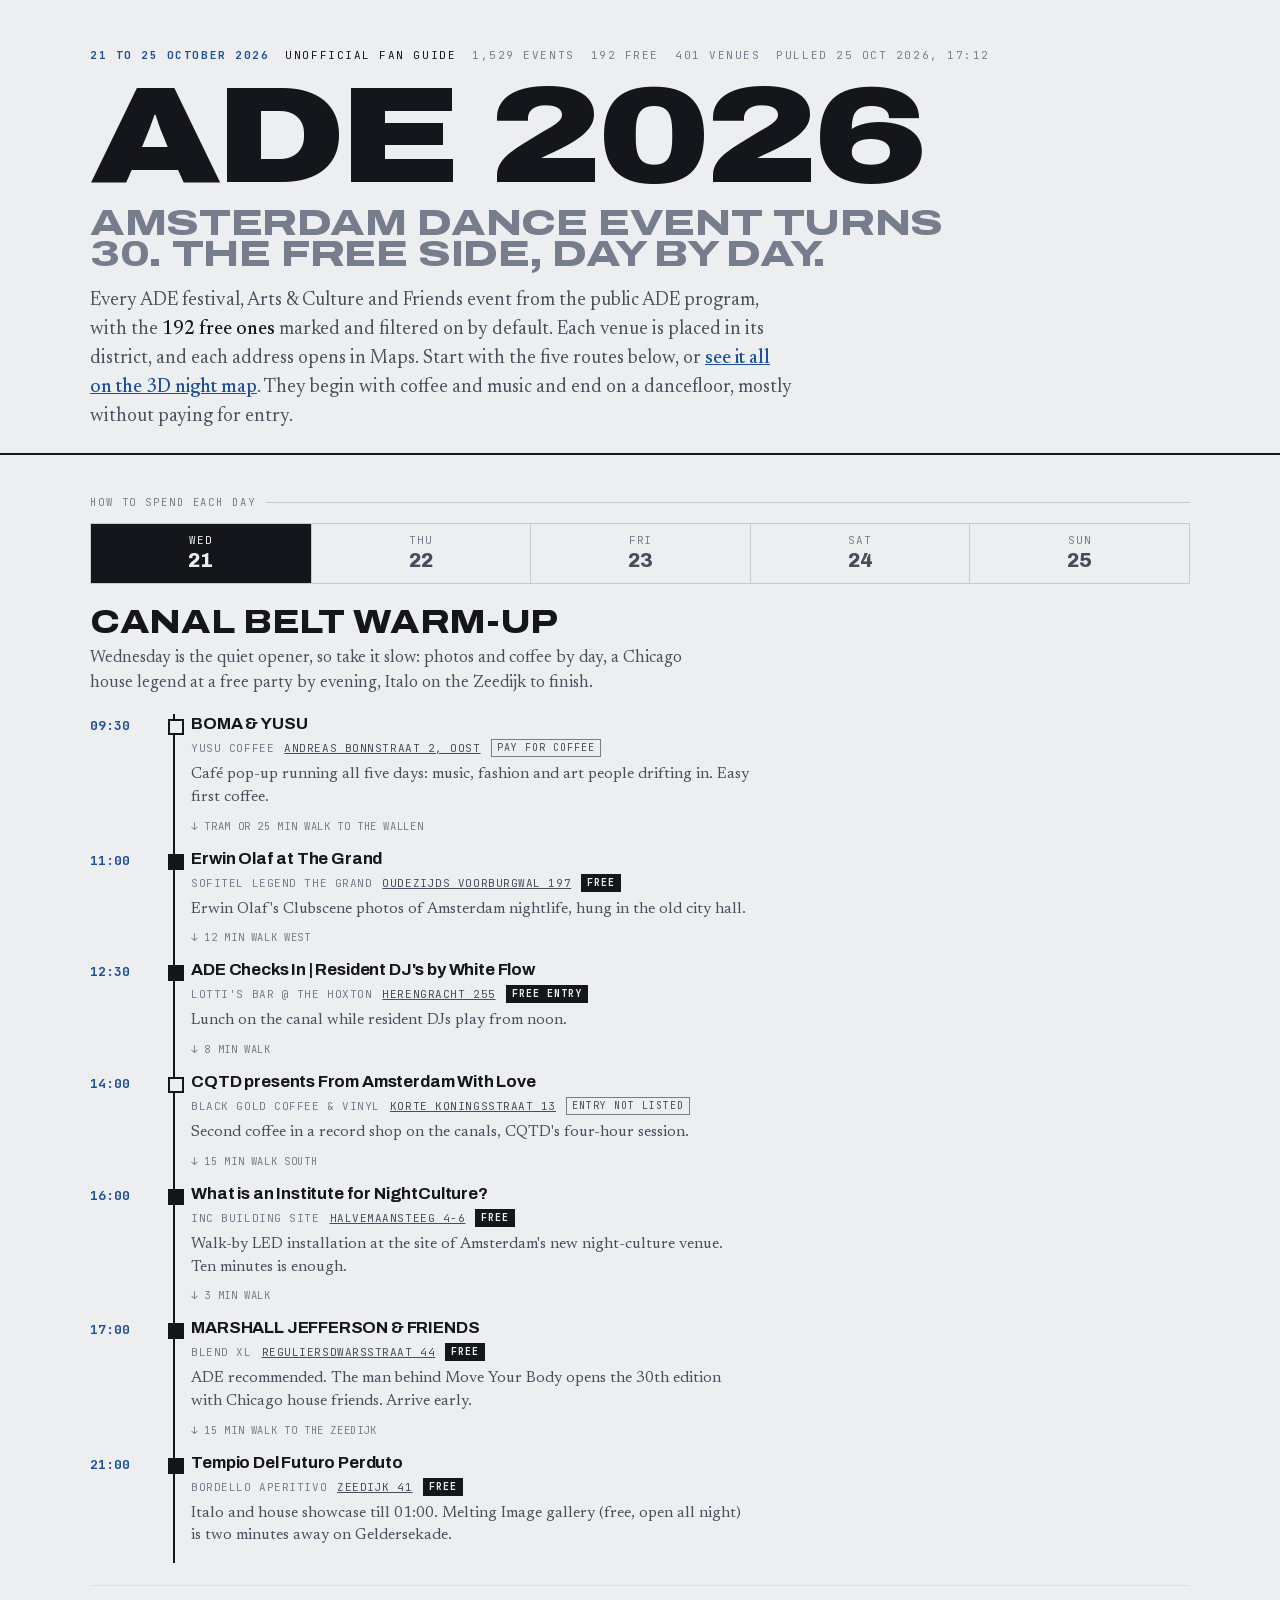
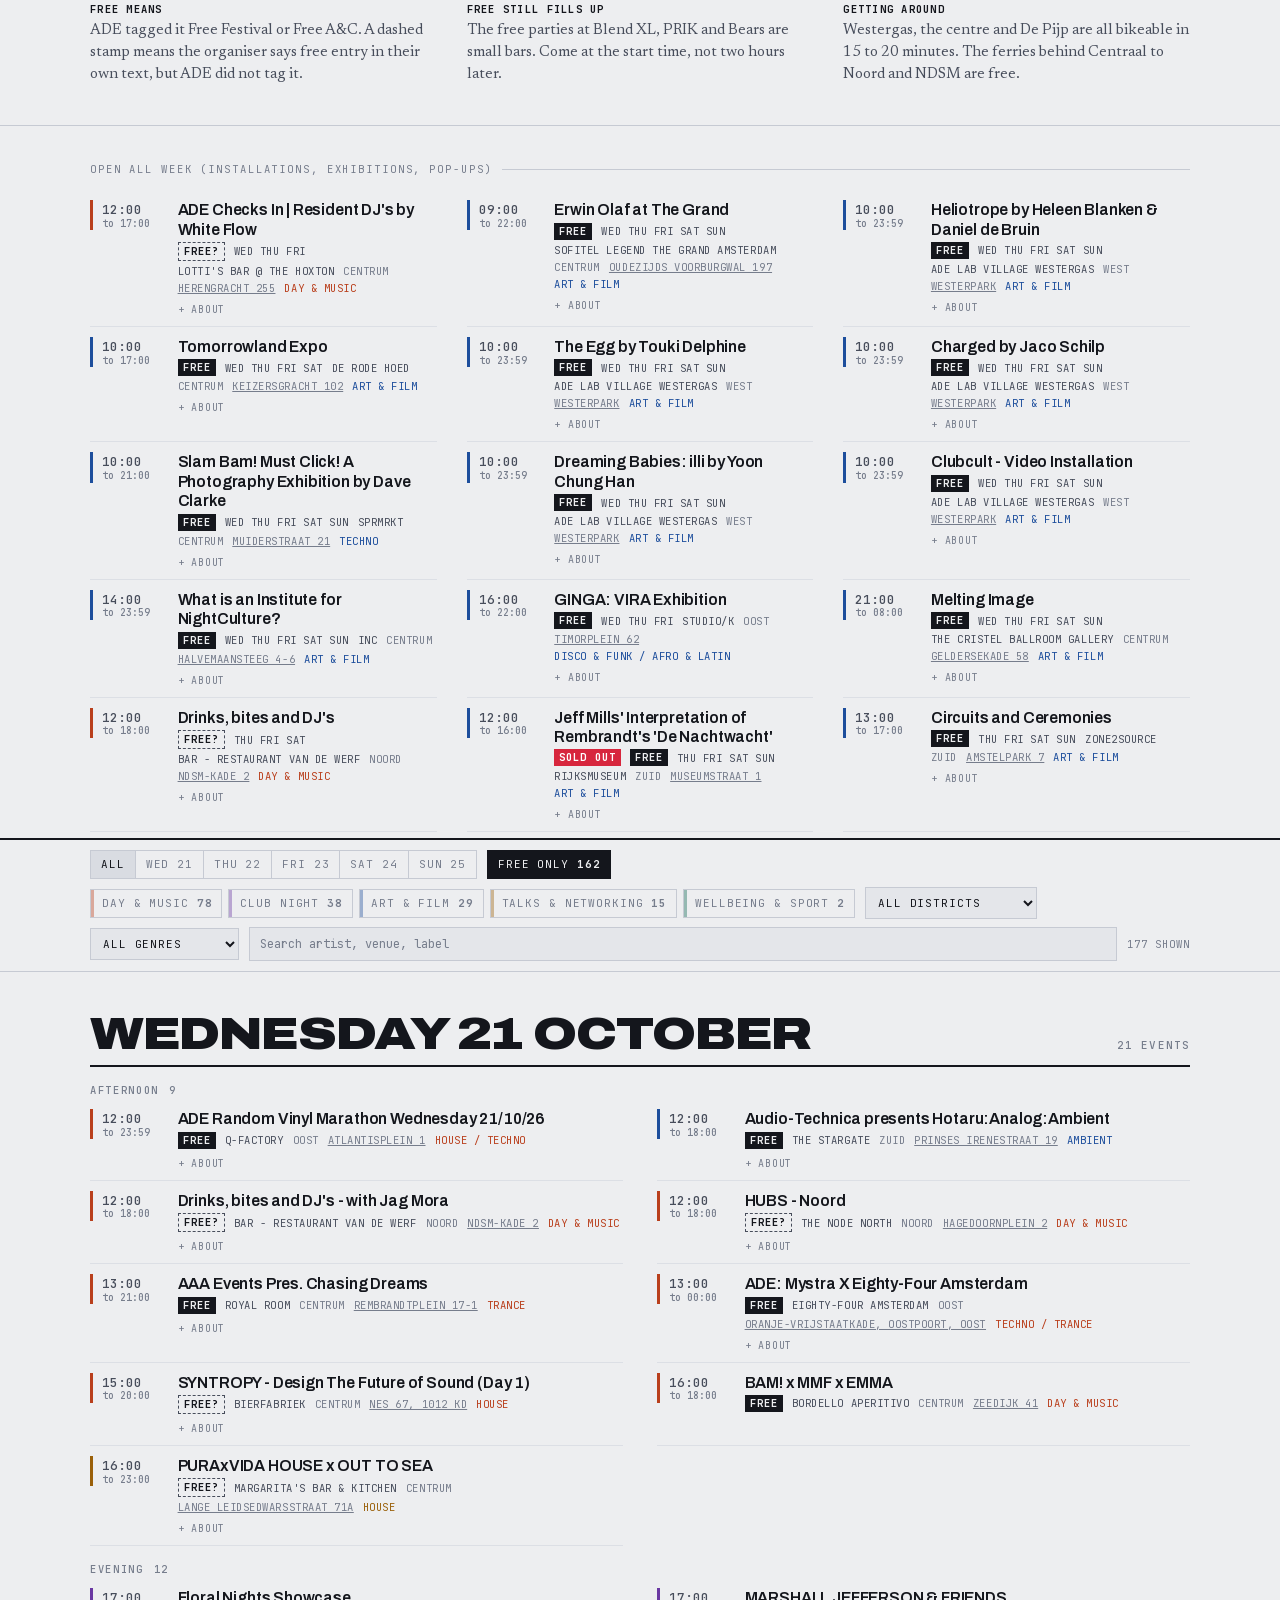
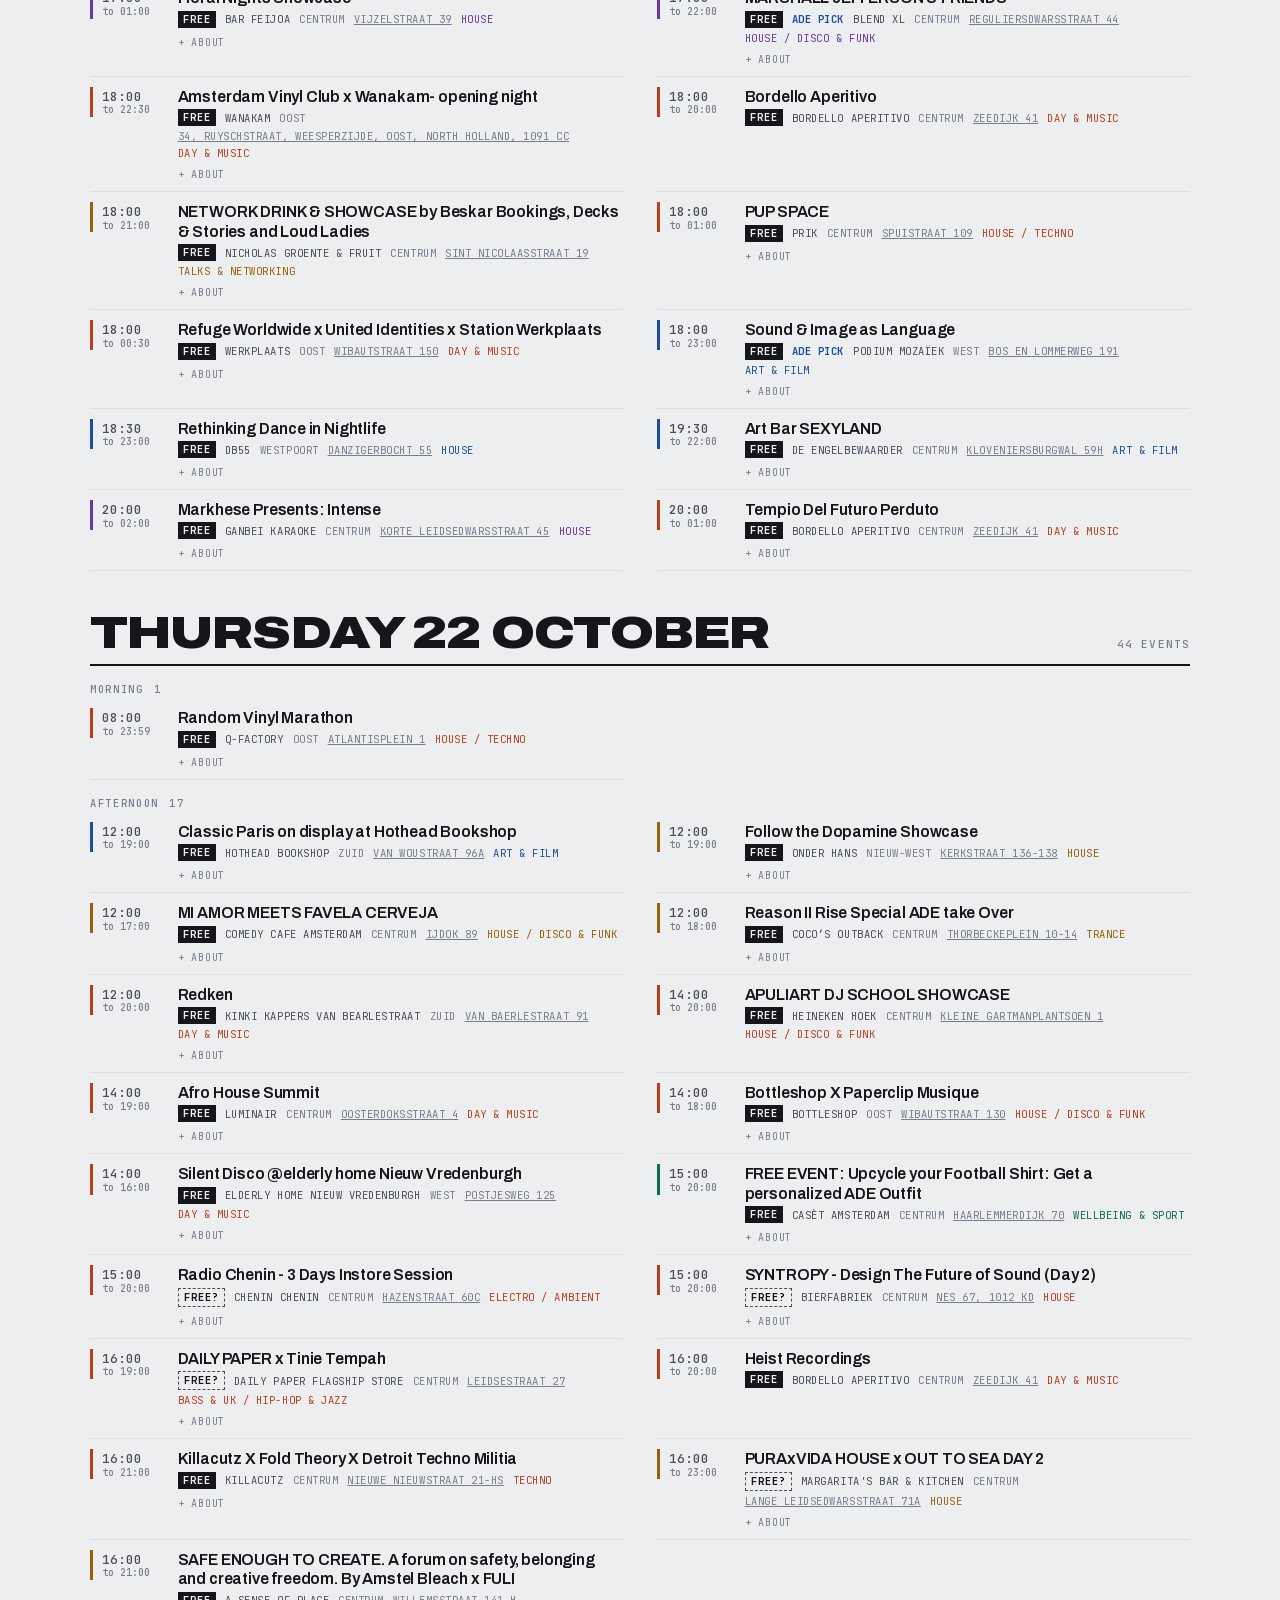
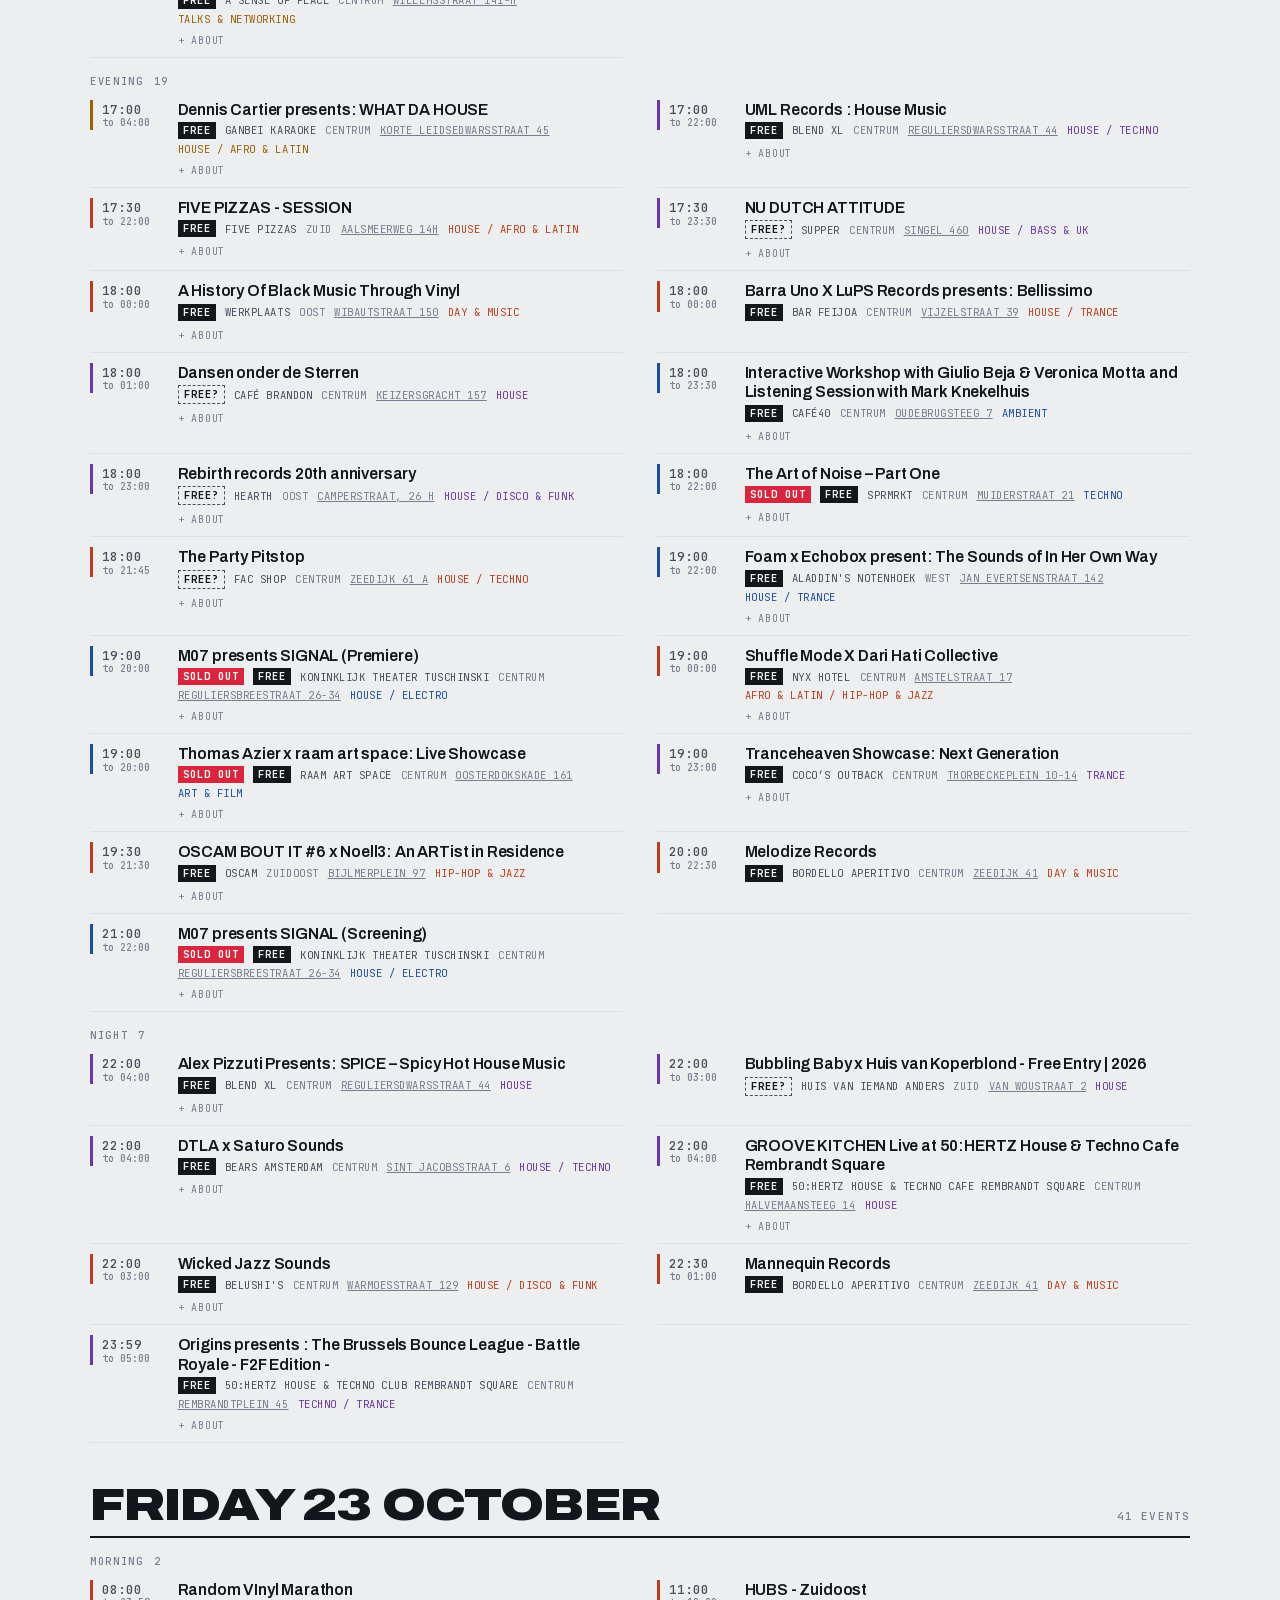
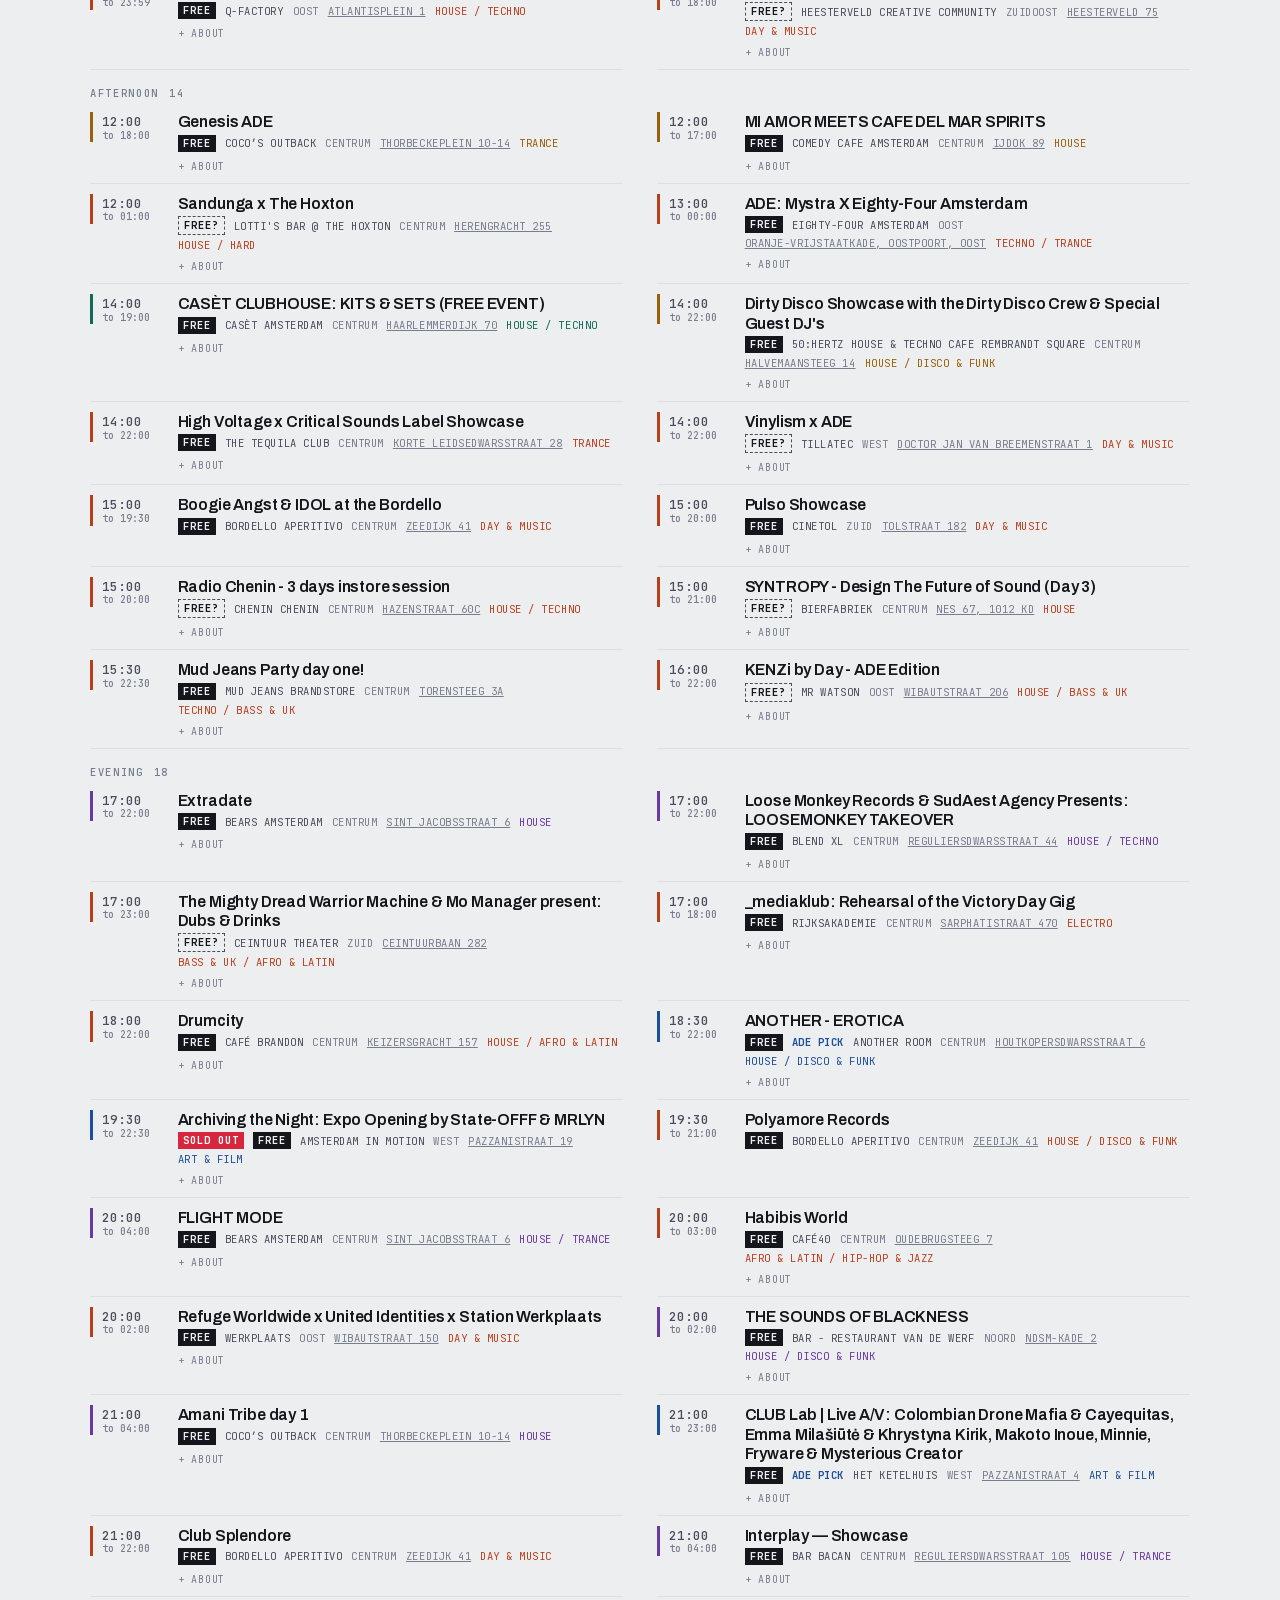
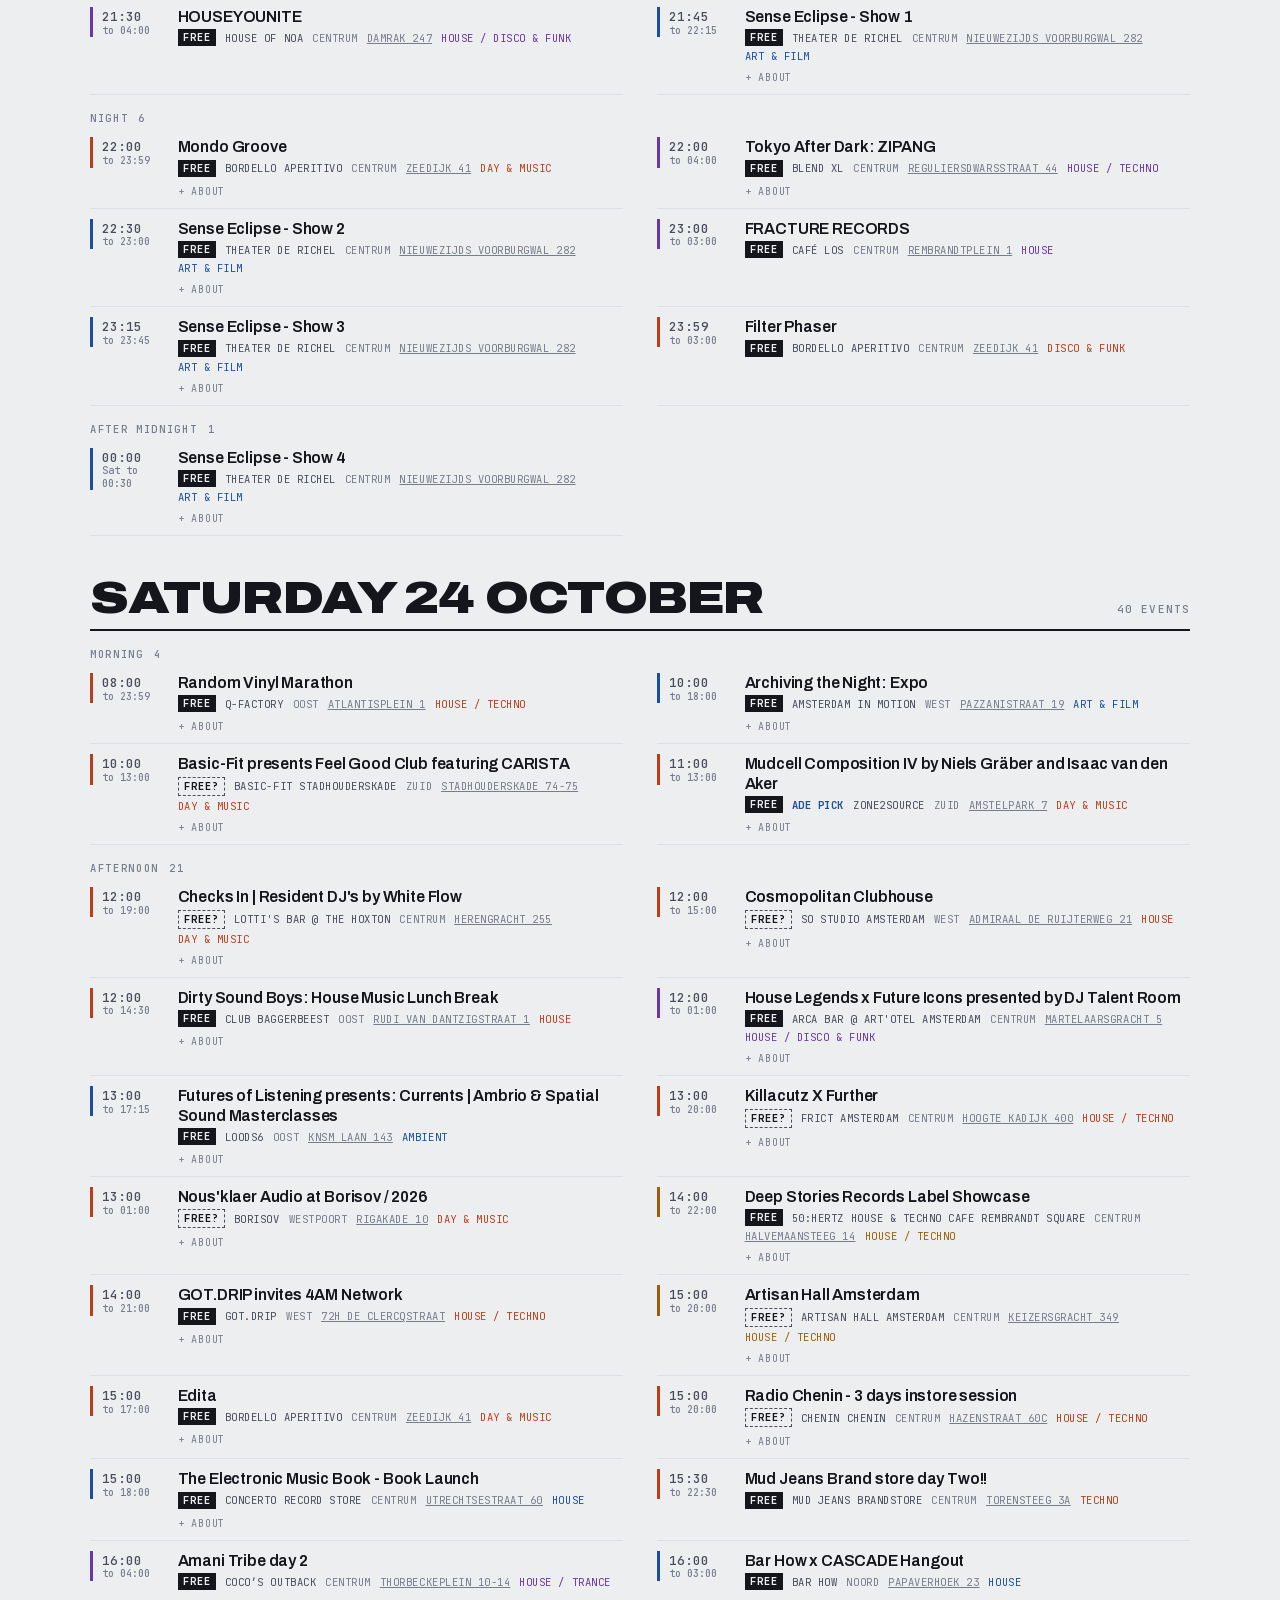
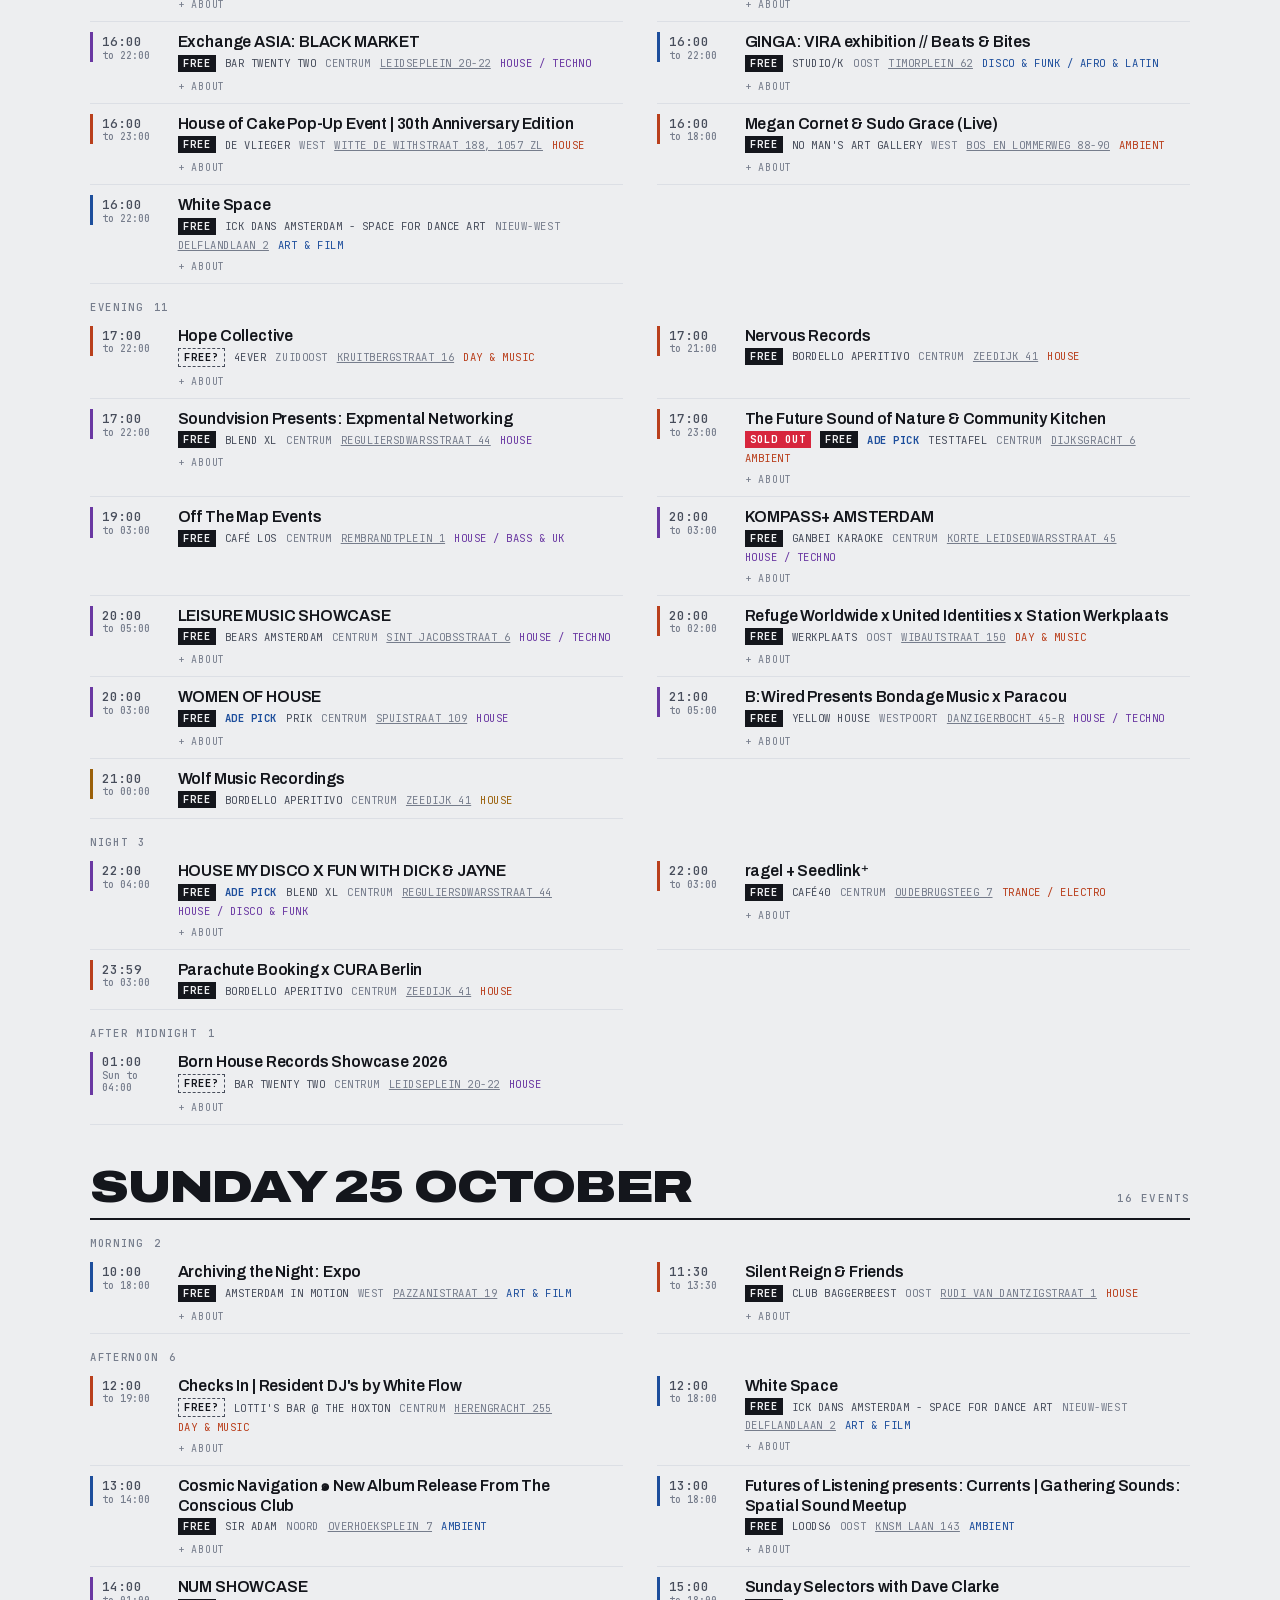
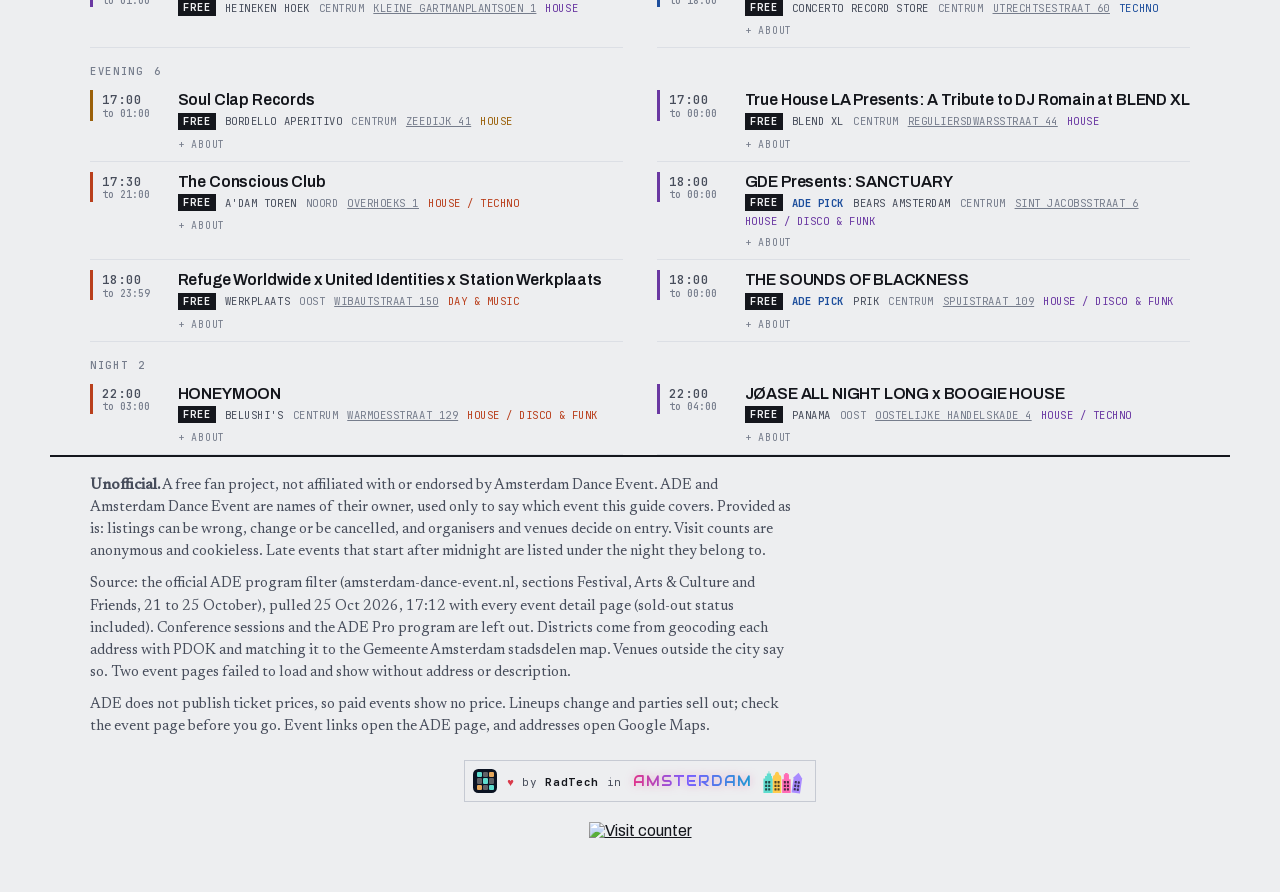
==== guide/index.html @ 078b5250 "Program data refresh, 25 Oct 2026, 17:12" ====
<!doctype html>
<html lang="en" >
<head>
<meta charset="utf-8">
<meta name="viewport" content="width=device-width, initial-scale=1, viewport-fit=cover">
<title>ADE 2026 Free Guide</title>
<meta name="description" content="Unofficial free guide to ADE 2026: every event day by day, the free ones marked, with district and genre filters and five routes.">
<meta property="og:title" content="ADE 2026 Free Guide">
<meta property="og:description" content="Unofficial free guide to ADE 2026: every event day by day, the free ones marked, with district and genre filters and five routes.">
<meta property="og:type" content="website">
<meta property="og:url" content="https://radtech-solutions.github.io/ade-2026/guide/">
<meta property="og:image" content="https://radtech-solutions.github.io/ade-2026/og.png">
<meta property="og:image:width" content="1200">
<meta property="og:image:height" content="630">
<meta property="og:image:alt" content="3D night map of Amsterdam with ADE 2026 venues glowing">
<meta property="og:site_name" content="RadTech">
<meta name="twitter:card" content="summary_large_image">
<meta name="twitter:site" content="@radtech_nl">
<meta name="twitter:image" content="https://radtech-solutions.github.io/ade-2026/og.png">
<link rel="canonical" href="https://radtech-solutions.github.io/ade-2026/guide/">
<script type="application/ld+json">{"@context": "https://schema.org", "@type": "WebApplication", "name": "ADE 2026 Free Guide", "url": "https://radtech-solutions.github.io/ade-2026/guide/", "description": "Unofficial free guide to ADE 2026: every event day by day, the free ones marked, with district and genre filters and five routes.", "applicationCategory": "TravelApplication", "operatingSystem": "Any", "isAccessibleForFree": true, "offers": {"@type": "Offer", "price": "0", "priceCurrency": "EUR"}, "creator": {"@type": "Organization", "name": "RadTech", "url": "https://radtech.nl/"}, "about": {"@type": "Event", "name": "Amsterdam Dance Event 2026", "startDate": "2026-10-21", "endDate": "2026-10-25", "location": {"@type": "Place", "name": "Amsterdam", "address": {"@type": "PostalAddress", "addressLocality": "Amsterdam", "addressCountry": "NL"}}}}</script>
<script defer src="https://cloud.umami.is/script.js" data-website-id="1aaef309-a6a8-4825-a2a9-b28d96b36334" data-domains="radtech-solutions.github.io" data-tag="ade2026"></script>
<meta name="theme-color" content="#0B0D12">
<link rel="icon" href="data:image/svg+xml,<svg xmlns='http://www.w3.org/2000/svg' data:image/svg+xml,class='grachten' viewBox='0 0 46 27' aria-hidden='true'><path fill='%235FDDCF' d='M0 27V10h2V7h2V4h2V1.5h1V4h2v3h1v3h1v17z'/><path fill='%23FFCB4D' d='M11 27V9q0-3 2.2-3 .6-4 2.8-4t2.8 4Q21 6 21 9v18z'/><path fill='%23FF6BB5' d='M22 27V11h2V5h1.5V3.5h3V5H30v6h2v16z'/><g transform='rotate(8 38 27)'><path fill='%23A98BFF' d='M33 27V9l5-6 5 6v18z'/></g><g fill='rgba(11,13,18,.72)'><rect x='2.0' y='13.0' width='2.4' height='2.8' rx='.4'/><rect x='5.6' y='13.0' width='2.4' height='2.8' rx='.4'/><rect x='2.0' y='17.2' width='2.4' height='2.8' rx='.4'/><rect x='5.6' y='17.2' width='2.4' height='2.8' rx='.4'/><rect x='2.0' y='21.4' width='2.4' height='2.8' rx='.4'/><rect x='5.6' y='21.4' width='2.4' height='2.8' rx='.4'/><rect x='13.0' y='13.0' width='2.4' height='2.8' rx='.4'/><rect x='16.6' y='13.0' width='2.4' height='2.8' rx='.4'/><rect x='13.0' y='17.2' width='2.4' height='2.8' rx='.4'/><rect x='16.6' y='17.2' width='2.4' height='2.8' rx='.4'/><rect x='13.0' y='21.4' width='2.4' height='2.8' rx='.4'/><rect x='16.6' y='21.4' width='2.4' height='2.8' rx='.4'/><rect x='24.0' y='13.0' width='2.4' height='2.8' rx='.4'/><rect x='27.6' y='13.0' width='2.4' height='2.8' rx='.4'/><rect x='24.0' y='17.2' width='2.4' height='2.8' rx='.4'/><rect x='27.6' y='17.2' width='2.4' height='2.8' rx='.4'/><rect x='24.0' y='21.4' width='2.4' height='2.8' rx='.4'/><rect x='27.6' y='21.4' width='2.4' height='2.8' rx='.4'/><g transform='rotate(8 38 27)'><rect x='35.0' y='13.0' width='2.4' height='2.8' rx='.4'/><rect x='38.6' y='13.0' width='2.4' height='2.8' rx='.4'/><rect x='35.0' y='17.2' width='2.4' height='2.8' rx='.4'/><rect x='38.6' y='17.2' width='2.4' height='2.8' rx='.4'/><rect x='35.0' y='21.4' width='2.4' height='2.8' rx='.4'/><rect x='38.6' y='21.4' width='2.4' height='2.8' rx='.4'/></g></g></svg>">
<link rel="stylesheet" href="../fonts/fonts.css?v=3">
</head>
<body>

<style>
/* Same system as the Amsterdam events page: grey paper, Delft accent, one colour per event type. Route timeline on top, full listing below. */
:root{
  --paper:#EDEEF0; --paper-2:#E4E6EA; --paper-3:#D9DCE2;
  --ink:#14161C; --ink-2:#474D5B; --ink-3:#767D8C;
  --rule:#C6CAD3; --rule-soft:#DCDFE5;
  --delft:#1D4E9C;
  --c-day:#B93F1C; --c-club:#6A38A2; --c-talk:#9A6009; --c-well:#116A56; --c-art:#1D4E9C;
  --stamp-bg:#14161C; --stamp-fg:#EDEEF0;
  --mono:"JetBrains Mono",ui-monospace,SFMono-Regular,Menlo,monospace;
  --sans:"Archivo",system-ui,-apple-system,"Helvetica Neue",Arial,sans-serif;
  --serif:"Newsreader",Georgia,serif;
}
@media (prefers-color-scheme:dark){
  :root:not([data-theme="light"]){
    --paper:#0F1218; --paper-2:#171B23; --paper-3:#1F242E;
    --ink:#E9EBF0; --ink-2:#A2A9B8; --ink-3:#6F7787;
    --rule:#2B313D; --rule-soft:#222833;
    --delft:#78A8F2;
    --c-day:#EF8055; --c-club:#B78CEE; --c-talk:#DFA63E; --c-well:#41C0A0; --c-art:#78A8F2;
    --stamp-bg:#E9EBF0; --stamp-fg:#0F1218; color-scheme:dark;
  }
}
:root[data-theme="dark"]{
  --paper:#0F1218; --paper-2:#171B23; --paper-3:#1F242E;
  --ink:#E9EBF0; --ink-2:#A2A9B8; --ink-3:#6F7787;
  --rule:#2B313D; --rule-soft:#222833;
  --delft:#78A8F2;
  --c-day:#EF8055; --c-club:#B78CEE; --c-talk:#DFA63E; --c-well:#41C0A0; --c-art:#78A8F2;
  --stamp-bg:#E9EBF0; --stamp-fg:#0F1218; color-scheme:dark;
}
*{box-sizing:border-box}
html{-webkit-text-size-adjust:100%}
body{margin:0;background:var(--paper);color:var(--ink);font-family:var(--sans);-webkit-font-smoothing:antialiased;overflow-x:hidden}
body::before{content:"";position:fixed;inset:0 0 auto;height:env(safe-area-inset-top,0px);z-index:30;background:var(--paper)}
a{color:inherit}
.wrap{max-width:1180px;margin:0 auto;padding-left:max(16px,env(safe-area-inset-left,0px));padding-right:max(16px,env(safe-area-inset-right,0px))}
@media(min-width:700px){.wrap{padding-left:max(40px,env(safe-area-inset-left,0px));padding-right:max(40px,env(safe-area-inset-right,0px))}}
.mono{font-family:var(--mono)}

header.top{border-bottom:2px solid var(--ink);padding-block:clamp(18px,5vw,48px) 0}
.kicker{font-family:var(--mono);font-size:clamp(9.5px,2.4vw,11px);letter-spacing:.14em;text-transform:uppercase;color:var(--ink-3);display:flex;flex-wrap:wrap;gap:5px 16px}
.kicker b{color:var(--delft)}
h1{font-variation-settings:"wdth" 125;font-weight:900;font-size:clamp(3rem,13vw,8.6rem);line-height:.84;letter-spacing:-.03em;margin:.12em 0 .08em;text-transform:uppercase}
h1 .sub{display:block;color:var(--ink-3);font-size:.27em;letter-spacing:-.01em;font-weight:800;margin-top:.35em;text-wrap:balance}
.standfirst{font-family:var(--serif);font-size:clamp(1rem,1.9vw,1.2rem);line-height:1.5;color:var(--ink-2);max-width:64ch;margin:18px 0 22px}
.standfirst b{color:var(--ink);font-weight:500}

.sec-label{font-family:var(--mono);font-size:10.5px;letter-spacing:.18em;text-transform:uppercase;color:var(--ink-3);margin:0 0 14px;display:flex;gap:10px;align-items:center}
.sec-label::after{content:"";flex:1;height:1px;background:var(--rule)}

/* routes */
.routes{padding-block:clamp(22px,4vw,40px);border-bottom:1px solid var(--rule)}
.daytabs{display:grid;grid-template-columns:repeat(5,1fr);border:1px solid var(--rule);margin-bottom:22px}
.daytab{font-family:var(--mono);font-size:11px;letter-spacing:.08em;text-transform:uppercase;border:0;background:transparent;color:var(--ink-3);padding:10px 4px;cursor:pointer;line-height:1.25;text-align:center}
.daytab+.daytab{border-left:1px solid var(--rule)}
.daytab b{display:block;font-family:var(--sans);font-size:1.25rem;letter-spacing:-.01em;color:var(--ink-2);font-weight:800}
.daytab[aria-selected="true"]{background:var(--ink);color:var(--paper)}
.daytab[aria-selected="true"] b{color:var(--paper)}
.route-head{display:grid;gap:6px;margin-bottom:18px;max-width:70ch}
.route-head h2{margin:0;font-variation-settings:"wdth" 118;font-weight:800;text-transform:uppercase;font-size:clamp(1.3rem,3.4vw,2.1rem);letter-spacing:-.01em;line-height:1;text-wrap:balance}
.route-head p{margin:0;font-family:var(--serif);font-size:1.05rem;line-height:1.5;color:var(--ink-2)}
.stops{list-style:none;margin:0;padding:0;display:grid;max-width:820px}
.stop{display:grid;grid-template-columns:4.2rem 1fr;gap:0 16px}
.stop .t{font-family:var(--mono);font-size:13px;font-weight:700;color:var(--delft);padding-top:3px;font-variant-numeric:tabular-nums}
.stop .b{border-left:2px solid var(--ink);padding:0 0 16px 16px;position:relative;min-width:0}
.stop .b::before{content:"";position:absolute;left:-7px;top:5px;width:12px;height:12px;background:var(--paper);border:2px solid var(--ink)}
.stop.free .b::before{background:var(--ink)}
.stop h3{margin:0 0 4px;font-size:1.05rem;line-height:1.25;font-weight:700;letter-spacing:-.01em;overflow-wrap:anywhere}
.stop h3 a{text-decoration:none}
.stop h3 a:hover{text-decoration:underline}
.stop .where{font-family:var(--mono);font-size:11px;letter-spacing:.05em;text-transform:uppercase;color:var(--ink-3);display:flex;flex-wrap:wrap;gap:4px 10px;align-items:center;margin-bottom:6px}
.stop .where a{color:var(--ink-2)}
.stop p{margin:0;font-family:var(--serif);font-size:.98rem;line-height:1.45;color:var(--ink-2);max-width:62ch}
.stop .move{font-family:var(--mono);font-size:10.5px;letter-spacing:.06em;color:var(--ink-3);margin-top:10px;text-transform:uppercase}
.stop .move::before{content:"\2193  "}
.cost{font-family:var(--mono);font-size:10px;letter-spacing:.1em;text-transform:uppercase;border:1px solid var(--ink-3);padding:1px 5px 2px;color:var(--ink-2)}
.cost.is-free{background:var(--stamp-bg);border-color:var(--stamp-bg);color:var(--stamp-fg);font-weight:700}
@media(max-width:600px){
  .daytab{font-size:9.5px;padding:8px 2px}
  .daytab b{font-size:1.05rem}
  .stop{grid-template-columns:3.3rem 1fr;gap:0 10px}
  .stop .t{font-size:12px}
  .stop .b{padding-left:13px}
}
.tips{display:grid;grid-template-columns:repeat(auto-fit,minmax(230px,1fr));gap:12px 30px;margin-top:22px;padding-top:16px;border-top:1px solid var(--rule-soft)}
.tips p{margin:0;font-family:var(--serif);font-size:.93rem;line-height:1.45;color:var(--ink-2)}
.tips b{font-family:var(--mono);font-size:10.5px;letter-spacing:.12em;text-transform:uppercase;color:var(--ink);font-weight:700;display:block;margin-bottom:3px}

/* week */
.week{padding-block:clamp(20px,4vw,36px) 6px}
.weekgrid{display:grid;grid-template-columns:repeat(auto-fill,minmax(260px,1fr));gap:0 30px}

/* controls */
.controlbar{position:sticky;top:env(safe-area-inset-top,0px);z-index:20;background:var(--paper);border-bottom:1px solid var(--rule);border-top:2px solid var(--ink)}
.controlbar .wrap{padding-block:10px;display:flex;flex-wrap:wrap;gap:8px 10px;align-items:center}
.seg{display:inline-flex;border:1px solid var(--rule);flex-wrap:wrap}
.segbtn,.chip,.sel,.search{font-family:var(--mono);font-size:11px;letter-spacing:.08em;text-transform:uppercase;border-radius:0;line-height:1}
.segbtn{padding:8px 10px;border:0;background:transparent;color:var(--ink-3);cursor:pointer}
.segbtn+.segbtn{border-left:1px solid var(--rule)}
.segbtn[aria-pressed="true"]{background:var(--paper-3);color:var(--ink)}
.chips{display:flex;flex-wrap:wrap;gap:6px}
.chip{display:inline-flex;align-items:stretch;gap:8px;padding:0 9px 0 0;border:1px solid var(--rule);background:transparent;color:var(--ink-3);cursor:pointer}
.chip .sw{width:3px;background:var(--cat);opacity:.4}
.chip .lb,.chip .ct{padding:8px 0;align-self:center;white-space:nowrap}
.chip .ct{font-weight:700;font-variant-numeric:tabular-nums}
.chip[aria-pressed="true"]{background:var(--paper-2);border-color:var(--cat);color:var(--ink)}
.chip[aria-pressed="true"] .sw{opacity:1}
.chip.free{padding-left:10px}
.chip.free[aria-pressed="true"]{background:var(--stamp-bg);border-color:var(--stamp-bg);color:var(--stamp-fg)}
.sel{padding:7px 8px;border:1px solid var(--rule);background:var(--paper-2);color:var(--ink);max-width:100%}
.search{padding:8px 10px;border:1px solid var(--rule);background:var(--paper-2);color:var(--ink);flex:1 1 180px;min-width:0;text-transform:none;letter-spacing:0;font-size:12px}
.search::placeholder{color:var(--ink-3)}
.count{font-family:var(--mono);font-size:10.5px;letter-spacing:.1em;text-transform:uppercase;color:var(--ink-3);margin-left:auto;font-variant-numeric:tabular-nums;white-space:nowrap}
@media (pointer:coarse){.segbtn,.chip .lb,.chip .ct{padding-block:10px}}
:where(button,input,select,a,summary):focus-visible{outline:2px solid var(--delft);outline-offset:2px}

/* listing */
.dayblock{padding-top:clamp(22px,4vw,40px)}
.dayblock>h2{margin:0;font-variation-settings:"wdth" 122;font-weight:900;text-transform:uppercase;font-size:clamp(1.6rem,4.4vw,2.8rem);letter-spacing:-.02em;line-height:1;border-bottom:2px solid var(--ink);padding-bottom:8px;display:flex;align-items:baseline;gap:12px;flex-wrap:wrap}
.dayblock>h2 .n{margin-left:auto;font-family:var(--mono);font-size:11px;font-weight:500;letter-spacing:.1em;color:var(--ink-3)}
.slot{padding-top:16px}
.slot h3{margin:0 0 2px;font-family:var(--mono);font-size:10.5px;letter-spacing:.16em;text-transform:uppercase;color:var(--ink-3);font-weight:500;display:flex;gap:10px}
.rows{display:grid;grid-template-columns:1fr}
@media(min-width:880px){.rows{grid-template-columns:1fr 1fr;column-gap:34px}}
.ev{display:grid;grid-template-columns:4.6rem 1fr;gap:0 14px;padding:10px 0;border-bottom:1px solid var(--rule-soft);align-items:start}
.ev .time{font-family:var(--mono);font-size:12.5px;font-weight:500;color:var(--ink-2);font-variant-numeric:tabular-nums;padding-top:2px;border-left:3px solid var(--cat);padding-left:9px;line-height:1.25}
.ev .time small{display:block;font-size:10px;color:var(--ink-3)}
.ev .body{min-width:0}
.ev .name{font-size:.98rem;line-height:1.24;font-weight:600;letter-spacing:-.011em;margin:0 0 3px;overflow-wrap:anywhere}
.ev .name a{text-decoration:none}
.ev .name a:hover{text-decoration:underline}
.ev .meta{font-family:var(--mono);font-size:10.5px;letter-spacing:.05em;text-transform:uppercase;color:var(--ink-3);display:flex;flex-wrap:wrap;gap:3px 9px;align-items:center}
.ev .meta .v{color:var(--ink-2)}
.ev .meta a{color:var(--ink-3)}
.ev .tag{color:var(--cat)}
.stamp{background:var(--stamp-bg);color:var(--stamp-fg);padding:1px 5px 2px;font-weight:700;letter-spacing:.1em}
.stamp.sold{background:#D7263D;color:#fff}
.stamp.soft{background:transparent;color:var(--ink);border:1px dashed var(--ink-2)}
.rec{color:var(--delft);font-weight:700}
.ev details{margin-top:4px}
.ev summary{font-family:var(--mono);font-size:10px;letter-spacing:.08em;text-transform:uppercase;color:var(--ink-3);cursor:pointer;list-style:none;display:inline}
.ev summary::-webkit-details-marker{display:none}
.ev summary::before{content:"+ "}
.ev details[open] summary::before{content:"\2212  "}
.ev details p{margin:5px 0 0;font-family:var(--serif);font-size:.92rem;line-height:1.42;color:var(--ink-2)}
@media(max-width:600px){
  .ev{grid-template-columns:3.6rem 1fr;gap:0 10px}
  .ev .time{font-size:11.5px;padding-left:7px}
  .ev .name{font-size:.95rem}
  .ev .meta{font-size:10px}
}
.empty{font-family:var(--serif);font-size:1.05rem;color:var(--ink-2);padding:30px 0}
footer{margin-top:44px;border-top:2px solid var(--ink);padding-block:18px 50px}
footer .rt{display:flex;width:max-content;max-width:100%;align-items:center;gap:10px;margin:22px auto 0;padding:8px 12px 8px 8px;border:1px solid var(--rule);font-family:var(--mono);font-size:11px;letter-spacing:.06em;color:var(--ink-2);text-decoration:none}
footer .rt b{color:var(--ink)}
footer .hits{display:flex;justify-content:center;margin-top:10px}footer .hits img{height:20px}
footer .rt .heart{color:#D93A4A}
footer .rt em.city{font:400 14px/1 "Audiowide","Archivo",sans-serif;letter-spacing:.08em;text-transform:uppercase;font-style:normal;margin-left:3px;background:linear-gradient(90deg,#E0338A,#7A5CFF 45%,#1D9BD1);-webkit-background-clip:text;background-clip:text;color:transparent;filter:drop-shadow(0 0 5px rgba(224,51,138,.35))}
footer .rt .grachten{width:40px;height:23px;flex:none;overflow:visible}
footer .rt svg{width:24px;height:24px;display:block}
.kicker .unoff{color:var(--ink)}
.maplink{color:var(--delft);font-weight:500}
footer p{font-family:var(--serif);font-size:.92rem;line-height:1.5;color:var(--ink-2);max-width:78ch;margin:0 0 10px}
@media (prefers-reduced-motion:no-preference){.daytab,.chip,.segbtn{transition:background .12s,color .12s,border-color .12s}}
</style>

<header class="top">
  <div class="wrap">
    <div class="kicker"><b>21 to 25 October 2026</b><span class="unoff">Unofficial fan guide</span><span>1,529 events</span><span>192 free</span><span>401 venues</span><span>Pulled 25 Oct 2026, 17:12</span></div>
    <h1>ADE 2026<span class="sub">Amsterdam Dance Event turns 30. The free side, day by day.</span></h1>
    <p class="standfirst">Every ADE festival, Arts &amp; Culture and Friends event from the public ADE program, with the <b>192 free ones</b> marked and filtered on by default. Each venue is placed in its district, and each address opens in Maps. Start with the five routes below, or <a class="maplink" href="../">see it all on the 3D night map</a>. They begin with coffee and music and end on a dancefloor, mostly without paying for entry.</p>
  </div>
</header>

<section class="routes">
  <div class="wrap">
    <div class="sec-label">How to spend each day</div>
    <div class="daytabs" role="tablist" id="daytabs"></div>
    <div id="route"></div>
    <div class="tips">
      <p><b>Free means</b>ADE tagged it Free Festival or Free A&amp;C. A dashed stamp means the organiser says free entry in their own text, but ADE did not tag it.</p>
      <p><b>Free still fills up</b>The free parties at Blend XL, PRIK and Bears are small bars. Come at the start time, not two hours later.</p>
      <p><b>Getting around</b>Westergas, the centre and De Pijp are all bikeable in 15 to 20 minutes. The ferries behind Centraal to Noord and NDSM are free.</p>
    </div>
  </div>
</section>

<section class="week">
  <div class="wrap">
    <div class="sec-label">Open all week (installations, exhibitions, pop-ups)</div>
    <div class="weekgrid" id="week"></div>
  </div>
</section>

<div class="controlbar" id="controls">
  <div class="wrap">
    <div class="seg" id="dayseg" role="group" aria-label="Day"></div>
    <button class="chip free" id="freeBtn" aria-pressed="true" type="button"><span class="lb">Free only</span><span class="ct" id="freeCt"></span></button>
    <div class="chips" id="kinds"></div>
    <select class="sel" id="district" aria-label="District"></select>
    <select class="sel" id="genre" aria-label="Genre"></select>
    <input class="search" id="q" type="search" placeholder="Search artist, venue, label" aria-label="Search">
    <span class="count" id="count"></span>
  </div>
</div>

<main class="wrap" id="list"></main>

<footer class="wrap">
  <p><b>Unofficial.</b> A free fan project, not affiliated with or endorsed by Amsterdam Dance Event. ADE and Amsterdam Dance Event are names of their owner, used only to say which event this guide covers. Provided as is: listings can be wrong, change or be cancelled, and organisers and venues decide on entry. Visit counts are anonymous and cookieless. Late events that start after midnight are listed under the night they belong to.</p>
  <p>Source: the official ADE program filter (amsterdam-dance-event.nl, sections Festival, Arts &amp; Culture and Friends, 21 to 25 October), pulled 25 Oct 2026, 17:12 with every event detail page (sold-out status included). Conference sessions and the ADE Pro program are left out. Districts come from geocoding each address with PDOK and matching it to the Gemeente Amsterdam stadsdelen map. Venues outside the city say so. Two event pages failed to load and show without address or description.</p>
  <p>ADE does not publish ticket prices, so paid events show no price. Lineups change and parties sell out; check the event page before you go. Event links open the ADE page, and addresses open Google Maps.</p>
  <a class="rt" href="https://radtech.nl" target="_blank" rel="noopener"><rt-logo mode="beat" size="24" plate aria-hidden="true"></rt-logo><span><span class="heart">&#9829;</span> by <b>RadTech</b> in <em class="city">Amsterdam</em></span><svg class="grachten" viewBox="0 0 46 27" aria-hidden="true"><path fill="#5FDDCF" d="M0 27V10h2V7h2V4h2V1.5h1V4h2v3h1v3h1v17z"/><path fill="#FFCB4D" d="M11 27V9q0-3 2.2-3 .6-4 2.8-4t2.8 4Q21 6 21 9v18z"/><path fill="#FF6BB5" d="M22 27V11h2V5h1.5V3.5h3V5H30v6h2v16z"/><g transform="rotate(8 38 27)"><path fill="#A98BFF" d="M33 27V9l5-6 5 6v18z"/></g><g fill="rgba(11,13,18,.72)"><rect x="2.0" y="13.0" width="2.4" height="2.8" rx=".4"/><rect x="5.6" y="13.0" width="2.4" height="2.8" rx=".4"/><rect x="2.0" y="17.2" width="2.4" height="2.8" rx=".4"/><rect x="5.6" y="17.2" width="2.4" height="2.8" rx=".4"/><rect x="2.0" y="21.4" width="2.4" height="2.8" rx=".4"/><rect x="5.6" y="21.4" width="2.4" height="2.8" rx=".4"/><rect x="13.0" y="13.0" width="2.4" height="2.8" rx=".4"/><rect x="16.6" y="13.0" width="2.4" height="2.8" rx=".4"/><rect x="13.0" y="17.2" width="2.4" height="2.8" rx=".4"/><rect x="16.6" y="17.2" width="2.4" height="2.8" rx=".4"/><rect x="13.0" y="21.4" width="2.4" height="2.8" rx=".4"/><rect x="16.6" y="21.4" width="2.4" height="2.8" rx=".4"/><rect x="24.0" y="13.0" width="2.4" height="2.8" rx=".4"/><rect x="27.6" y="13.0" width="2.4" height="2.8" rx=".4"/><rect x="24.0" y="17.2" width="2.4" height="2.8" rx=".4"/><rect x="27.6" y="17.2" width="2.4" height="2.8" rx=".4"/><rect x="24.0" y="21.4" width="2.4" height="2.8" rx=".4"/><rect x="27.6" y="21.4" width="2.4" height="2.8" rx=".4"/><g transform="rotate(8 38 27)"><rect x="35.0" y="13.0" width="2.4" height="2.8" rx=".4"/><rect x="38.6" y="13.0" width="2.4" height="2.8" rx=".4"/><rect x="35.0" y="17.2" width="2.4" height="2.8" rx=".4"/><rect x="38.6" y="17.2" width="2.4" height="2.8" rx=".4"/><rect x="35.0" y="21.4" width="2.4" height="2.8" rx=".4"/><rect x="38.6" y="21.4" width="2.4" height="2.8" rx=".4"/></g></g></svg></a>
  <div class="hits"><a class="hits" href="https://hits.sh/radtech-solutions.github.io/ade-2026/guide/" target="_blank" rel="noopener" title="Anonymous visit counter"><img src="https://hits.sh/radtech-solutions.github.io/ade-2026/guide.svg?label=visits&amp;color=5FDDCF&amp;labelColor=0B1322&amp;style=flat-square" alt="Visit counter"></a></div>
</footer>

<script>// <rt-logo mode="shuffle|wave|beat" size="18"> : the RadTech 3x3 grid, with the lit squares moving around.
// shuffle: every beat the three teal and two amber squares jump to new spots.
// wave:    a diagonal sweep lights the grid corner to corner, like a level meter.
// beat:    the base pattern stays, and one square at a time slowly glows up and fades back.
const TEAL = '#5FDDCF', AMBER = '#E6A85C', DIM = 'rgba(236,231,218,.38)', BG = '#0B1322';
const BASE = [TEAL, DIM, AMBER, DIM, TEAL, DIM, AMBER, DIM, TEAL];
const reduce = typeof matchMedia === 'function' && matchMedia('(prefers-reduced-motion: reduce)').matches;

class RtLogo extends HTMLElement {
  connectedCallback() {
    const size = +(this.getAttribute('size') || 18), plate = this.hasAttribute('plate');
    const root = this.attachShadow({ mode: 'open' });
    root.innerHTML = `<style>
      :host{display:inline-block;width:${size}px;height:${size}px;line-height:0;vertical-align:middle}
      .p{width:100%;height:100%;box-sizing:border-box;border-radius:${plate ? '22%' : '0'};background:${plate ? BG : 'transparent'};padding:${plate ? '14%' : '0'};display:grid;grid-template-columns:repeat(3,1fr);gap:${plate ? '6%' : '9%'}}
      i{border-radius:22%;background:${DIM};transition:background-color var(--fade,.45s) ease-in-out, box-shadow var(--fade,.45s) ease-in-out, transform var(--fade,.45s) ease-in-out}
      i.hot{box-shadow:0 0 ${Math.max(2, size / 6)}px currentColor;transform:scale(1.08)}
    </style><div class="p">${'<i></i>'.repeat(9)}</div>`;
    this.cells = [...root.querySelectorAll('i')];
    this.paint(BASE);
    if (reduce) return;
    this.mode = this.getAttribute('mode') || 'shuffle';
    this.step = 0;
    const ms = { shuffle: 1100, wave: 160, beat: 2200 }[this.mode] || 1100;
    if (this.mode === 'beat') this.shadowRoot.host.style.setProperty('--fade', '1.6s');
    this.timer = setInterval(() => this.tick(), ms);
  }
  disconnectedCallback() { clearInterval(this.timer); }
  paint(cols, hot = []) {
    this.cells.forEach((c, i) => { c.style.backgroundColor = cols[i]; c.style.color = cols[i]; c.classList.toggle('hot', hot.includes(i)); });
  }
  tick() {
    const n = this.step++;
    if (this.mode === 'shuffle') {
      const idx = [...Array(9).keys()].sort(() => Math.random() - 0.5);
      const cols = Array(9).fill(DIM);
      idx.slice(0, 3).forEach(i => { cols[i] = TEAL; });
      idx.slice(3, 5).forEach(i => { cols[i] = AMBER; });
      this.paint(cols);
    } else if (this.mode === 'wave') {
      // Diagonals 0..4 light up in turn, then the grid rests on the logo for a moment.
      const phase = n % 14;
      if (phase >= 9) return this.paint(BASE);
      const d = phase % 5, cols = Array(9).fill(DIM), hot = [];
      for (let i = 0; i < 9; i++) {
        const k = (i % 3) + Math.floor(i / 3);
        if (k === d) { cols[i] = d % 2 ? AMBER : TEAL; hot.push(i); }
        else if (k === d - 1) cols[i] = d % 2 ? TEAL : AMBER;
      }
      this.paint(cols, hot);
    } else {
      // Every other tick lights one new square; the tick between lets it fade back to the logo.
      if (n % 2) return this.paint(BASE);
      let a; do { a = Math.floor(Math.random() * 9); } while (a === this.last);
      this.last = a;
      const cols = BASE.slice();
      cols[a] = cols[a] === DIM ? (Math.random() < 0.6 ? TEAL : AMBER) : '#FFFFFF';
      this.paint(cols, [a]);
    }
  }
}
if (!customElements.get('rt-logo')) customElements.define('rt-logo', RtLogo);
</script>
<script>
const D = {"rows":[[0,120,"08:00",1,0,"club",3,0,"do-not-sit-on-the-furniture-presents-lost-desert-x-cranesessions-2/2859083","Do Not Sit On The Furniture presents LOST DESERT x CRANESESSIONS (2)","LOST DESERT LUNA & LENTHE DIDIER Faralda Crane Hotel IG Faralda IG CRANE SESSIONS",0],[0,420,"21:30",2,0,"day",0,0,"the-workout-lab-x-ade-sponsored-by-iciw/2899974","The Workout Lab","The Workout Lab x ADE sponsored by ICIW Recharge after or warm up for your party? ️At The Workout Lab, we celebrate ADE with our 5 Day Sweat Challenge, sponsored by ICIW. Five…",0],[0,420,"21:30",3,0,"well",0,0,"the-workout-lab-x-ade-sponsored-by-iciw/2900633","The Workout Lab","The Workout Lab x ADE sponsored by ICIW Recharge after or warm up for your party? ️At The Workout Lab, we celebrate ADE with our 5 Day Sweat Challenge, sponsored by ICIW. Five…",0],[0,480,"18:00",4,0,"day",177,0,"boma-yusu/2911745","BOMA & YUSU","Music, fashion, art and community come together in an intimate collaboration between BOMA and Yusu Café. Throughout five days, Yusu Café will become a meeting point for creatives,…",0],[0,480,"18:00",5,0,"talk",0,0,"discovr-dj-house-amsterdam/2947116","DISCOVR® DJ HOUSE AMSTERDAM","Built with love by Pete Tong DJ Academy and AlphaTheta and Hosted by When Nature Calls. For three days, a space opens up to DJs, producers and electronic music lovers. Open…",0],[0,480,"01:00",6,0,"club",1,0,"lclub-presents-ade-2026/2947777","LClub Presents: 2026","LClub returns to hosting club nights during Amsterdam Dance Event, bringing together a selection of international House Music talents for a night of Deep Grooves and Underground…",0],[0,555,"10:00",5,0,"well",0,0,"breathwork-live-sound/2907897","Breathwork + Live Sound","Shift out of the noise and into the body with an energising guided breathwork session accompanied by live crystal and Tibetan singing bowls. Through intentional breath patterns…",0],[0,630,"11:30",5,0,"well",0,0,"art-of-arte-small-habits-with-big-impacts/2907900","Small Habits with Big Impacts","In the middle of a high-energy week, take 60 minutes to pause, reflect and reset. This guided writing session explores the small habits, rhythms and repeated actions that quietly…",0],[0,660,"16:00",16,0,"well",0,0,"padel-event/2857178","PADEL EVENT","PADEL is the annual padel event during ADE week, organized by The Artist Perspective & Triangle Music Agency. Edition #4 takes place on October 21, 2026 at Padel Next Amsterdam.…",0],[0,660,"12:00",15,0,"well",256,0,"yotecha/2839007","YOTECHA. Techno Yoga - The Opening","This October, we’re back with 7 sessions across 2 Amsterdam locations. DB55 in West + WIHH in the heart of A'dam Regulierdwarsstraat. Electronic music. Movement. Breath. A…",0],[0,720,"23:59",23,1,"day",291,0,"random-vinyl-marathon/2859634","ADE Random Vinyl Marathon Wednesday 21/10/26","Edition Se7EN of this unique vinyl only marathon! 60 DJ's in different genres. Sets of 1 hour. Livestream on www.mixcloud.com/live/randomvinyl. Venue Studio -1.01 at Q-Factory.…",0],[0,720,"18:00",25,1,"art",256,0,"audio-technica-presents-hotaruanalogambient/2882965","Audio-Technica presents Hotaru:Analog:Ambient","Audio-Technica and The Stargate have joined up with guest selector Nina Yamada to present Hotaru:Analog:Ambient – an immersive multi-sensory event featuring Audio-Technica’s…",0],[0,720,"18:30",18,0,"day",5,0,"big-bells-x-audiosolo-ade-2026/2812228","Big Bells x Audiosolo 2026","Club Baggerbeest, Amsterdam — Wednesday, 21 October 2026 · 12:00 – 18:30 For the first time, Big Bells Records and Audiosolo come together at the Amsterdam Dance Event — a debut…",0],[0,720,"18:00",19,2,"day",0,0,"ade-daytime-at-van-de-werf/2816463","Drinks, bites and DJ's - with Jag Mora","Daytime & Evening | 12.00 – 22:00-ish | Free entrance Van de Werf sits straight across from the ferry landing on the NDSM-werf, ten minutes from Central Station and right in the…",0],[0,720,"18:00",24,2,"day",0,0,"hubs-common-culture/2865507","HUBS - Noord","HUBS is een gratis en toegankelijk programma van Common Culture tijdens ADE, waarin jongeren in Amsterdam-Noord kennismaken met elektronische muziek, de evenementenindustrie en de…",0],[0,720,"21:30",27,0,"well",513,0,"juice-monkeyz-x-ade-the-fuel-station/2906078","JUICE MONKEYZ x ADE: THE FUEL STATION","YOUR ADE SCHEDULE IS DOING TOO MUCH... From 21–25 October, Juice Monkeyz is turning into your ADE Fuel Station ⛽️: for when you're between parties, halfway across town, or…",0],[0,720,"17:00",22,0,"talk",33,0,"mi-amor-meets-wescale-music/2830734","MI AMOR MEETS WESCALEMUSIC","Mi Amor Familia ADE Networking & Guest Showcase Especially for the Mi Amor Familia, the iconic Comedy Café Amsterdam at IJdok will open its doors during the daytime 12:00 till…",0],[0,720,"15:00",26,0,"talk",0,0,"meet-the-makers/2888208","Meet the Makers | Producely","MIDI Amsterdam welcomes Producely, bringing a fresh approach to hands-on music production with the Dailr — their new intelligent plugin controller designed to make working with…",0],[0,750,"00:00",31,0,"day",2,0,"modulogue-2026-masterclasses-club-night-volta/2887465","MODULOGUE — 2026 | Masterclasses & Club Night @ VOLTA","Modulogue comes to Volta Amsterdam during ADE for a full day of modular synthesis, knowledge sharing, experimentation and music. Join us during the day for hands-on workshops and…",0],[0,750,"18:30",32,0,"day",1,0,"select-x-torture-the-artist/2891063","Select bookings X Torture The Artist Showcase","Five selectors. Six hours. One daytime session. During ADE 2026, select bookings joins forces with Hamburg's Torture The Artist for a daytime session built on artists who've spent…",0],[0,780,"21:00",34,1,"day",4,0,"aaa-events-pres-chasing-dreams/2902881","AAA Events Pres. Chasing Dreams","XiJaro & Pitch’s Chasing Dreams comes to ADE for a charity fundraiser in support of the Norrie Disease Foundation. Beyond the music, Chasing Dreams has grown into one of trance's…",0],[0,780,"00:00",37,1,"day",6,0,"ade-mystra-x-eighty-four-amsterdam/2922702","ADE: Mystra X Eighty-Four Amsterdam","Free Amsterdam Dance Event Events at Eighty-Four Amsterdam Looking for free events during Amsterdam Dance Event (ADE)? Visit Eighty-Four in Amsterdam on 21 and 23 October for two…",0],[0,780,"21:00",35,0,"day",33,0,"another-room-x-koma-soundsystem/2904196","ANOTHER ROOM x KOMA SOUNDSYSTEM","Koma Soundsyteem invites: San Proper- Hero De Janeiro- T. Robson- Kid Koma- Wanka- Brian S- Melon- Zender. Livestream via instagram.com/koma_amsterdam Live Art- Live Fashion-…",0],[0,780,"21:00",38,0,"day",1,0,"head-moverz-x-treble-management-instore-session/2949879","Head Moverz x Treble Management - Instore Session","Vinyl Only sets by: Children of Valis DJ Realest State Head Moverz Jaimy Lo Ds Patrizio Scope Tommy Chikara Zino & Lorena",0],[0,780,"19:00",36,0,"day",1,0,"mixmag-nl-x-killacutz/2906748","Killacutz X Mixmag NL","To kick off our 2027 collaboration, Mixmag NL and Killacutz have joined forces for a vinyl heads gathering on Wednesday the 21st from 1PM - 7PM. This will be an opportunity for…",0],[0,780,"19:00",33,0,"day",1,0,"purrfection-luchisveta-label-showcase/2853936","Purrfection & LuchiSveta Label Showcase","",0],[0,810,"17:30",39,0,"day",1,0,"volt-friends-ade-boat-party/2829793","VOLT & Friends BOAT PARTY","VOLT & Friends makes its ADE debut with an exclusive boat showcase aboard Multatuli, cruising through the iconic canals of Amsterdam. Built around the evolving sound of VOLT, the…",0],[0,840,"16:00",41,0,"day",0,0,"rollator-rave-de-rietvinck/2829438","'Rave' Bingo De Rietvinck","Tijdens Amsterdam Dance Event brengen we bij De Rietvinck oude en nieuwe muziek samen. Onze bewoners, die al jarenlang muziek in Amsterdam hebben meegemaakt, ontmoeten jonge…",0],[0,840,"23:30",42,0,"club",3,0,"313x020-bbq-amsterdam-invites-detroit/2843412","313X020: BBQ | Network | Dance","Detroit Techno Militia, Amsterdam’s Most Wanted and Groom Lake Universal invite the global techno family to come together during the Amsterdam Dance Event. No industry theatre. No…",0],[0,840,"22:00",46,0,"day",129,0,"afrodise/2902087","AFRODISE","AFRODISE arrives at ADE for the first time and you are invited. Over the years, AARON SEVILLA has established AFRODISE as a solid and electrifying force within the LATIN and AFRO…",0],[0,840,"18:00",44,0,"day",673,0,"amsterdam-with-love-amsterdam-ade30/2891354","CQTD presents From Amsterdam With Love","ConneQtingTheDots is excited to present another ADE edition of From Amsterdam With Love, hosted once again by Black Gold Amsterdam Coffee & Vinyl, beautifully situated along the…",0],[0,840,"19:00",47,0,"day",128,0,"daily-paper-open-decks/2941853","DAILY PAPER Store x Open Decks","Returning this ADE, Daily Paper will host Open Decks at its flagship store, giving up-and-coming DJs the chance to play during ADE. DJs can submit a mix for the opportunity to…",0],[0,840,"17:00",40,0,"day",68,0,"dome-concerts-presents-family-rave-day-5/2817028","Dome Concerts presents: FAMILY RAVE DAY (5+)","Balloon drops, live musicians and dance anthems for all generations during Amsterdam Dance Event While Amsterdam Dance Event brings together dance music fans from around the…",0],[0,840,"21:00",45,0,"day",3,0,"vulged-x-bulldog/2896250","Vulged x Bulldog","",0],[0,900,"18:00",57,0,"day",17,0,"abdetik-friends/2898121","ABDETIK & FRIENDS","The story of ABDETIK reads like an incredibledd adventure. After working relentlessly for the past 17 months and dropping as many releases as possible since October 2025, things…",0],[0,900,"22:30",55,0,"day",0,0,"gvb-ade-ferry-takeover/2887346","ADE x GVB Ferry Takeovers","Your trip across the IJ just became part of the programme. On ADE Wednesday, ADE and GVB team up with Skatecafé, Pllek and Parallel for a series of takeovers aboard the ADE Ferry.…",0],[0,900,"19:00",59,0,"day",1,0,"ampere-presents-franc-fala-ade/2936455","Ampēre Present: Franc Fala","",0],[0,900,"23:00",51,0,"day",3,0,"bip-records-x-music-worx-x-edm-addicts-presents-edm-addiction/2840478","BIP Records X Music Worx X EDM Addicts presents EDM ADDICTION","BIP Records x Music Worx x EDM Addicts present: EDM ADDICTION ADE WEEK 2026 lands at The Tequila Club Amsterdam. On Wednesday, October 21st, BIP Records joins forces with Music…",0],[0,900,"20:00",56,0,"day",17,0,"becking-presents-damsko-garage/2890951","Becking presents: DAMSKO GARAGE","",0],[0,900,"18:00",60,0,"day",0,0,"dier-dans-festival/2939154","Dier & Dans festival","NL: Een besloten evenement voor kinderen van de naschoolse opvang, met dierenspelletjes, muziek en verschillende activiteiten. Er staat drinken klaar en er is volop ruimte om…",0],[0,900,"21:00",58,0,"club",65,0,"head-studios-lounge-dj-set-andaz-amsterdam-opening-day/2917812","Head Studios Lounge & DJ Set @ ANDAZ Amsterdam – Opening Day","Kick off your Amsterdam Dance Event week in style. Head Studios opens its Lounge & DJ Set series at the ANDAZ Amsterdam Prinsengracht, right on the canal, with six hours of music…",0],[0,900,"17:00",54,0,"well",0,0,"het-danspaleis-huis-van-de-tijd/2862613","Het Danspaleis - Huis van de Tijd ","The mission of Het Danspaleis (Translated: The Dancing Palace) is to keep all older adults vital and inclusive through dancing and music. With our ‘Tankstation van levensvreugde’…",0],[0,900,"21:30",50,0,"club",1,0,"overbruggen-x-hot-since-82-ade-2026/2807733","Hot Since 82’ x Overbruggen","For the first time, Overbruggen welcomes Hot Since 82 for a house music takeover. High above the city, with a sweeping skyline to match.",0],[0,900,"17:00",26,0,"talk",0,0,"meet-the-makers-bitwig/2888212","Meet the Makers | Bitwig","MIDI Amsterdam welcomes Bitwig for a special Meet the Makers session dedicated to the release of Bitwig Studio 6 — and we have a very special guest to take us through it. We’re…",0],[0,900,"20:00",53,2,"day",1,0,"syntrophy/2860070","SYNTROPY - Design The Future of Sound (Day 1)","SYNTROPY is a three-day electronic music showcase by Radio Emotions & EDM Lab, taking place during ADE at Bierfabriek Amsterdam From October 21st to 23rd, 3PM–8PM, SYNTROPY brings…",0],[0,900,"23:00",52,0,"day",0,0,"stay-play/2857830","Stay & Play","ADE starts here. Clink's creative residency programme comes to life with the Female DJ Society soundtracking the hostel from check-in until late, while a live graffiti artist…",0],[0,960,"18:00",67,1,"day",0,0,"bam-x-mmf-x-emma/2883695","BAM! x MMF x EMMA","",0],[0,960,"21:00",71,0,"day",6,0,"brewskies-with-broskies/2902026","Brewskies with Broskies","Extremely limited capacity. Join us for Brewskis with Broskis, an intimate afternoon of music, drinks, and good company featuring live sets from: Orjan Nilsen Mark Six Manil Six…",0],[0,960,"22:00",63,0,"day",1,0,"etere-x-united-unreleased-label-party/2807364","Etere X United Unreleased Label Party","ETERE RECORDS × UNITED are coming to Amsterdam for a special event in the heart of Amsterdam Dance Event, bringing together two Italian realities with different backgrounds,…",0],[0,960,"21:30",72,0,"day",33,0,"leyo-invites-naima/2913806","Leyo invites NAIMA","NAIMA lands in Amsterdam. On Wednesday 21 October, during Amsterdam Dance Event, the Italian house label NAIMA takes over Basement at Leidseplein for a daytime session from 16:00…",0],[0,960,"04:00",65,0,"club",2,0,"outkzt-ade-2026/2835965","OUTKZT 2026","ArioVistus Belocca DA SEYKO DEROZ Kay Wagner Ozzy Riot Teenage Mutants TheKoosy TRAGEDIE, KRAFT Events, and ALIGN CNTRL unite for this 12-hour Techno Rave @ HET Veronica Schip.…",0],[0,960,"04:00",65,0,"club",2,0,"outkzt-pres-berlin-records-mainground-music-kraft-events-tragedie-ade-showecase/2840639","OUTKZT pres. Berlin Records, Mainground Music, KRAFT Events, TRAGEDIE ADE Showcase","Multi-Label Showcase for ADE 2026 - Berlin Records, Mainground Music, TRAGEDIE, KRAFT Events, and ALIGN CNTRL unite for this 12-hour Techno Rave @ HET Veronica Schip. The lineup…",0],[0,960,"23:30",70,0,"day",33,0,"kitchen-table-sessions-house-frequency/2899791","Open Fire Sessions: House & Funk","REDBOX presents: HOUSE FREQUENCY House Frequency opens the REDBOX programme at Mr. Watson during ADE 2026. Five selectors, one continuous frequency. The session moves through…",0],[0,960,"23:00",73,2,"talk",1,0,"puraxvida-house-x-out-to-sea/2918080","PURAxVIDA HOUSE x OUT TO SEA","PURAxVIDA HOUSE x OUT TO SEA Beach vibes, house grooves, and connections that go beyond the dance floor. Free entry—all welcome. Netherlands-based PURAxVIDA HOUSE joins forces…",0],[0,960,"21:00",62,0,"day",17,0,"50hertz-house-techno-club-rembrandt-square-wednesday-afternoon-1600-2100/2806564","Purple Tea x Dark Roast Records ADE Label Showcase","Kick off your Amsterdam Dance Event on Wednesday, October 21, as Purple Tea Records joins forces with Dark Roast Records for a high-energy night of deep grooves, house, and…",0],[0,960,"22:00",66,0,"day",65,0,"voya-business-networking-event/2836750","VOYA Business & Networking Event","",0],[0,960,"22:00",69,0,"day",1,0,"vins-soza-invites-x-loop51/2889847","Vinz Soza Invites X Loop51","Line Up: Karina Schneider Franziska Berns b2b Vinz Sosa Parisienne",0],[0,960,"21:00",68,0,"day",0,0,"zwart-goud-ade-day-1/2889003","ZWART GOUD - DJ Café All Stars","DJ CAFE ALL STARS WILL BE HELD ON WEDNESDAY 21 OCTOBER 2026 BETWEEN 4PM-9PM SEND YOUR VINYL MIX DEMO TO GET A CHANCE TO PLAY AT ZWART GOUD:) - EMAIL TO - [email protected]",0],[0,960,"22:00",61,0,"day",0,0,"50hertz-house-techno-cafe-rembrandt-square-wednesday-afternoon-1600-2200/2803847","ÂSTHETICS SHOWCASE 2026","ÄSTHETICS is an electronic music project developed by a Mexican artist collective based in Barcelona. ADE 2026 marks our third consecutive year organizing official events during…",0],[0,1020,"22:00",79,0,"day",64,0,"1001tracklists-x-dj-lovers-club-pres-open-channel-ade/2863656","1001Tracklists x DJ Lovers Club pres. Open Channel","Following the massive hype surrounding the debut OPEN CHANNEL event during Miami Music Week this March, 1001Tracklists and DJ Lovers Club reunite during the biggest week in…",0],[0,1020,"00:00",78,0,"day",5,0,"artotel-celebrates-30-years-of-ade/2854173","Art'otel presents: Capsule Festival","art'otel X ARCA Bar kicks off ADE week with a lineup of international DJs, setting the tone for a week of grooves, music, and signature drinks. Warm up with LostThought on the…",0],[0,1020,"23:00",87,0,"day",17,0,"chris-stassy-b2b-job-jobse/2927992","CHRIS STASSY b2b Job Jobse","Wednesday, October 21 17:00 - 23:00 CEST Bajes (Blok C), Amsterdam Amsterdam Dance Event Last entry is at 19:00 CEST.",0],[0,1020,"01:00",84,1,"club",1,0,"floral-nights/2904776","Floral Nights Showcase","Floral Nights Showcase Montreal’s Floral Nights returns to ADE for its fourth year with an intimate day-into-night gathering at Bar Feijoa in the heart of Amsterdam. From 5 PM to…",0],[0,1020,"20:30",83,0,"day",0,0,"heineken-official-opening/2887284","Heineken x ADE Official Opening: De Eerste Proost","Are you a true Uitfluencer? Do you have a 9 PM to 5 AM mindset, choose a party over your feed, prefer the rhythm to the algorithm, and raise a glass rather than post? Then we’re…",0],[0,1020,"22:00",76,0,"day",1,0,"intercell-ade-kickoff/2822760","Intercell Kickoff","",0],[0,1020,"00:00",0,0,"day",33,0,"la-discotheque-x-the-hoxton/2937157","La Discothèque x The Hoxton","The high-energy, flamboyant disco-teasing party La Discothèque celebrates a whole decade of disco this year and they'll be taking over Lotti’s Bar & Lobby at The Hoxton Amsterdam…",0],[0,1020,"22:00",80,1,"club",33,1,"marshall-jefferson-friends/2879239","MARSHALL JEFFERSON & FRIENDS","MARSHALL JEFFERSON & FRIENDS THE CHICAGO CONNECTION Celebrating 30 Years of Amsterdam Dance Event Wednesday, October 21, 2026 | 5PM–10PM BLEND XL | Amsterdam The Legendary…",0],[0,1020,"22:00",75,0,"club",1,0,"malugi/2802196","Malugi","During ADE 2026, German DJ MALUGI will be coming to Paradiso for a DJ set lasting a full five hours. Driven by energetic club tracks and just the right amount of charisma, MALUGI…",0],[0,1020,"23:59",77,0,"day",1,0,"sona-presents-reznik/2852577","SONA Presents: Monkey Project","",0],[0,1020,"01:00",74,0,"day",32,0,"spritz-n-beats-spritz-bar-amsterdam/2720225","Spritz & Beatz @ Spritz Bar Amsterdam","Spritz & Beatz @ Spritz Bar Amsterdam Leidseplein. You can find our sunny bar by the water, right in the heart of Leidseplein. By day, escape the city’s buzz and enjoy a…",0],[0,1020,"22:00",86,0,"day",0,0,"tyson-2-0-x-mas-amor-friends/2911476","TYSON 2.0 x Mas Amor & Friends","",0],[0,1020,"22:00",85,0,"day",641,0,"tha-dogg-house-ladies-night-ade-edition/2911413","Tha Dogg House Ladies Night","",0],[0,1020,"01:00",82,0,"club",1,0,"todd-terry-x-paharas-music/2885725","Todd Terry x Paharas Music","",0],[0,1020,"22:00",81,0,"day",1,0,"wheres-cricket-x-disappear-x-vybique-live-concrete-matter/2884785","Where's Cricket x DISAPPEAR x VYBIQUE live","",0],[0,1050,"01:00",88,0,"club",161,0,"the-hangout-club/2947121","The Hangout Club","The Hangout Club at BISOUS during ADE: a private evening of dinner, drinks and music. Invite only.",0],[0,1065,"18:45",89,0,"art",512,0,"swan-lake-remixed-for-ade-extra-show/2864871","Swan Lake Remixed for ADE - Extra show","Due to the high demand for tickets, an additional Swan Lake Remixed for ADE show has been added. Classic ballet, hip-hop dance, electronic music and digital art come together. For…",1],[0,1080,"00:00",100,0,"club",288,0,"a-night-with-the-house-of-suntory-music-by-daiki-and-ryuichi/2912157","A night with 'The House of Suntory' + Music by Daiki and Ryuichi","Together with \"House of Suntory\", we kick off the first evening with their famous Japanese whisky. Exclusively for this night, there will be special pours of Suntory to taste,…",0],[0,1080,"22:30",104,1,"day",0,0,"amsterdam-vinyl-club-x-wanakam-ade-opening-night/2929032","Amsterdam Vinyl Club x Wanakam- opening night","Amsterdam Vinyl Club & Wanakam come together yet again this time to bring you an all vinyl (& more) multi genre evening on the opening night of ADE 2026. Joining the night will be…",0],[0,1080,"00:00",97,0,"day",161,0,"black-coffee/2860581","Black Coffee","Black Coffee keert terug naar Ziggo Dome voor een speciale 3-uur durende set. Black Coffee is een Zuid-Afrikaanse DJ en producer die vanaf halverwege de jaren '90 één van de meest…",0],[0,1080,"23:00",103,0,"art",289,0,"blink-ade-showcase/2922380","Blink Showcase","Blink Music Agency presents an evening of listening sets at HEARTH during Amsterdam Dance Event. A selection of sounds and influences curated to complement the bar’s intimate…",0],[0,1080,"20:00",67,1,"day",0,0,"bordello-aperitivo/2894675","Bordello Aperitivo","",0],[0,1080,"01:00",105,0,"club",65,0,"club-sounds-with-samira-nastasiia-klimt-bella-and-secret-guest/2952901","Club Sounds with Samira, Nastasiia Klimt, BELLA and Secret Guest","",0],[0,1080,"00:00",92,0,"club",2,0,"cord-room-x-interzeak-x-noxpax-x-hostile-takeover-studio-room/2825302","Cord Room x Interzeak x Noxpax x Hostile Takeover - Studio Room","ADE GOES HARDER. 🇳🇱 Four collectives. One takeover. One night of pure hard techno. CORD ROOM x INTERZEAK x NOXPAX x HOSTILE TAKEOVER Join us at Panama Amsterdam during Amsterdam…",0],[0,1080,"00:00",1,0,"club",1,0,"fatboy-slim/2860228","FATBOY SLIM x CRANE SESSIONS","IG CRANE SESSIONS IG Faralda Faralda Crane Hotel",0],[0,1080,"21:15",90,0,"day",0,0,"full-cycle-immersive-live-concert-ade-serie/2812799","FULL CYCLE | A# + Nadia Struiwigh | Spatial Audio Live Concerts]","The future of sound is not a line, but a circle . Born in the vibrant heart of Amsterdam at The Other Side, Full Cycle is a movement redefining how we experience music. This ADE,…",0],[0,1080,"20:00",64,0,"art",160,0,"funk-2026/2824588","Funk (2026) - Premiere with Q&A","In addition to the open deck session and exhibition, the film Funk (2026) will be screened on ADE Wednesday. Directed by Aly Muritiba, the film follows Sabrina, a young funk…",0],[0,1080,"22:00",106,0,"day",32,0,"mind-enterprises/2964723","Mind Enterprises","De Italiaanse band Mind Enterprises bleek een van dé sensaties van Down The Rabbit Hole dit jaar! Het duo brengt een frisse mix van Italo disco, synthpop en elektronische grooves.…",0],[0,1080,"21:00",43,1,"talk",0,0,"network-drink-by-beskar-bookings-decks-stories-and-loud-ladies/2837274","NETWORK DRINK & SHOWCASE by Beskar Bookings, Decks & Stories and Loud Ladies","Join us during Amsterdam Dance Event for a Network Drink at our ADE Network Hub. For the second year in a row, we're taking over NICHOLAS GROENTE & FRUIT in Amsterdam for a few…",0],[0,1080,"01:00",95,1,"day",11,0,"pup-space/2851718","PUP SPACE","Ready for a puppy DJ marathon with 𝐏𝐮𝐩 𝐒𝐩𝐚𝐜𝐞? 🪩 Start your Amsterdam Dance Event week in the right headspace. Join us for this electronic music journey of BPMs and genres and…",0],[0,1080,"22:30",99,0,"day",16,0,"pariah-b2b-sam-girling/2902847","Pariah B2B Sam Girling","",0],[0,1080,"01:00",93,0,"day",5,0,"rooftop-tapes-feat-noire/2828096","ROOFTOP TAPES feat. NOIRE presents: Pete Tong","Taking over the 24th floor of nhow Amsterdam RAI, Rooftop Tapes and Noire from Berlin come together for a special ADE opening night, bringing Amsterdam and Berlin together through…",0],[0,1080,"00:30",102,1,"day",0,0,"refuge-worldwide-x-united-identities-x-station-werkplaats/2919026","Refuge Worldwide x United Identities x Station Werkplaats","A History Of Black Music Through Vinyl Refuge Worldwide & Utrecht’s United Identities are hijacking Werkplaats to present a visual and musical installation of vital, and in some…",0],[0,1080,"19:30",94,0,"day",256,0,"sofias-trip/2843071","Sofia's Trip","This is not a regular concert. Come trip on the avant-garde sound world of Sofia Gubaidulina - the composer the Soviets tried to ban for being too radical - and the trance-ambient…",0],[0,1080,"23:00",101,1,"art",0,1,"ein-l-aql-podium-mozaiek-echobox-foam/2915870","Sound & Image as Language","Podium Mozaïek, in collaboration with Echobox Radio, Foam, and ADE Arts & Culture, presents a programme centred on sound, image and identity. The Wednesday program starts with…",0],[0,1080,"01:00",91,0,"day",3,0,"strenght-in-sound/2818465","Strength in Sound","Cyberboy | Kevin Lo | Maria Cue | Pelanoir | Serti",0],[0,1080,"00:00",98,0,"day",33,0,"the-early-shift/2861755","The Early Shift","Start your ADE with a pizza slice in one hand, a drink in the other and your ass on the dancefloor. Bass Archipelago and Boyos Wonderland bring The Early Shift to Toekomstmuziek…",0],[0,1080,"00:00",1,0,"day",1,0,"the-house-of-southern-fried-amsterdam/2939227","The house of southern fried Amsterdam","",0],[0,1080,"20:30",96,0,"art",0,0,"transitions-obsession-w-eddy-de-clercq/2859554","Transitions X Obsession w/ Eddy De Clercq","Transitions - The Art Of DJing For this special edition of Transitions X Obsession, Eddy De Clercq takes us through a special selection of 4 of his favourite DJ mixes. We talk…",1],[0,1110,"21:00",107,0,"art",0,0,"listening-session-bites-with-disco-arabesquo/2909967","Listening Session & Bites with Disco Arabesquo","What does a film sound like if you take away the visuals? During this special ADE listening session, DJ Disco Arabesquo dives into his collection of vinyl and cassettes, taking…",0],[0,1110,"22:30",106,0,"day",128,0,"ade-opening-concert-kybba-metropole-orkest-special-guests/2807164","Opening Concert: KYBBA & Metropole Orkest + special guests","This year, we celebrate the 30th anniversary of the Amsterdam Dance Event. Marking 10 years of their collaboration, the Metropole Orkest and Melkweg are once again teaming up to…",1],[0,1110,"23:00",15,1,"art",1,0,"rethinking-dance-in-nightlife/2861861","Rethinking Dance in Nightlife","Lately we've observed fewer dancers on the dancefloor, fewer dancers hired or planned as part of an event's programming, and audiences standing facing the DJ with their phones…",0],[0,1110,"20:30",108,0,"well",3,0,"techno-yogo-with-high-society-ade-edition/2910390","Techno Yogo with High Society: ADE Edition","​For ADE, we’re teaming up with High Society for a special edition of Techno Yoga, where movement meets electronic beats. ​Whether you’re already in full ADE mode or simply want…",0],[0,1140,"02:30",110,0,"club",9,0,"moves-x-get-funky/2819359","ADE Museum Festival: Get Funky x MOVES","Get Funky x MOVES takes over a monumental, marble museum for one night, and turns it into two dancefloors! - International DJs, including Luke Alessi, Kara Okay and Di Chiara…",0],[0,1140,"02:00",114,0,"club",0,0,"altra-moda-label-night/2894577","Altra Moda Label Night","This ADE, we’re inviting our partners and industry friends to join us at the Altra Moda Label Night at Palladium Amsterdam on 21 October. Line-up (alphabetical order): Amémé,…",0],[0,1140,"00:00",78,0,"day",1,0,"capsule/2905224","Capsule","",0],[0,1140,"01:00",112,0,"club",1,0,"daniel-luna-invites/2839356","Daniel Luna Invites","",0],[0,1140,"19:50",113,0,"art",0,1,"elisa-zuppini-disambiguation/2865518","Elisa Zuppini - Disambiguation","presented by WhyNot, Stadsherstel, and ADE Arts & Culture. 15 dancers explore the state of nightlife, post-clubbing. “Wonderful and devastating performance (…) Definitely the most…",0],[0,1140,"23:00",18,0,"day",1,0,"groove-raiderz-amsterdam-showcase/2861989","Groove Raiderz — Amsterdam Showcase","Groove Raiderz return to Amsterdam for their second ADE showcase, once again bringing together the sound of Munich and the energy of Amsterdam’s underground scene. Following their…",0],[0,1140,"01:00",111,0,"club",33,0,"laurent-schark-jp-lantieri-present-selection-live-show/2836261","Laurent Schark & JP Lantieri present Selection Live Show","After the big success of previous editions at the ADE, the Selection Live Show (largest monthly live radio show syndication) is taking over the Café Lux in Amsterdam on 21st…",0],[0,1140,"01:00",33,0,"day",1,0,"mango-alley-label-showcase/2864032","Mango Alley Label Showcase","The sound of Mango Alley is a unique blend of melodic progressive and intricate techno grooves. Our music is good for any weather, any timezone and any season.",0],[0,1140,"22:00",106,0,"art",0,0,"striptopia/2887464","Striptopia","It’s sexy, thrilling and thought-provoking! Striptopia is a captivating two-hour show that challenges stigma and celebrates the art forms of pole dance, drag, stripping and…",1],[0,1140,"22:00",109,0,"day",528,0,"takuya-nakamura/2814580","Takuya Nakamura","Originally from Tokyo, Japan, Takuya Nakamura moved to the United States in 1990 to study under the legendary jazz theorist and composer George Russell at the New England…",1],[0,1140,"22:00",115,0,"day",1,0,"the-social-hub-presents-off-the-record-with-kevin-saunderson/2905158","The Social Hub Presents: Off The Record with Kevin Saunderson","An intimate listening session exploring the records, influences and stories that have shaped Kevin Saunderson's life and career.​ For ADE we are inviting Kevin Saunderson for an…",0],[0,1170,"22:00",120,1,"art",0,0,"art-bar-sexyland-de-engelbewaarder/2921870","Art Bar SEXYLAND","Art Bar SEXYLAND is a café you visit on Wednesdays when you’re stuck in your ideas, a place to talk about art or show your work to a renowned artist or curator from the field, who…",0],[0,1170,"23:30",117,0,"day",384,1,"crawler-presents-your-death-is-a-lullaby-at-muziekgebouw/2816235","Crawler Presents: Your Death Is a Lullaby","Nothing Here Now and The Rest Is Noise present the live premiere of Crawler: Your Death Is a Lullaby at Muziekgebouw. This night will open with the performance of Coil in the…",0],[0,1170,"20:45",40,0,"art",64,0,"dome-concerts-presents-thylacine-visuals-by-julius-horsthuis/2817035","Dome Concerts presents: THYLACINE - visuals by Julius Horsthuis","A cinematic fusion of electronic music and immersive visual art This ADE, Dome Concerts opens a new chapter at FABRIQUE DES LUMIERES — one of Amsterdam's most extraordinary…",0],[0,1170,"22:30",118,0,"art",0,0,"moving-figure-drawing/2889867","Moving Figure Drawing by Rijksmuseum Teekenschool","During this workshop at the Rijksmuseum Teekenschool, professional dancers become your moving models. Guided by a young artist, you will learn how to capture the energy, rhythm…",1],[0,1170,"20:30",119,0,"art",259,0,"sonic-journey-the-history-of-electronic-dance-music/2894380","Sonic Journey: The History of Electronic Dance Music","On ADE Wednesday - whether lying down or sitting up - embark on a musical journey through time. A musical story that begins in Jamaica, with music by artists such as Donna Summer,…",1],[0,1170,"22:00",116,0,"club",33,0,"the-bausa/2807375","The Bausa","The Bausa is a Norwegian trio making waves with their signature sound, Scandi House - a fusion of Scandinavian melodies, electronic energy, and live musicianship. Following the…",0],[0,1170,"20:30",121,0,"well",256,0,"yin-yoga-dreamy-frequencies/2941846","Yin yoga & dreamy frequencies","A gentle yin yoga practice to cultivate groundedness and comfort with soothing soundscapes by the artist Gan D. This class is donation-based yoga project by maitrix to promote…",0],[0,1185,"20:45",89,0,"art",512,0,"swan-lake-remixed-for-ade/2832369","Swan Lake Remixed","This show is sold out. Due to the high demand for tickets, an additional Swan Lake Remixed for ADE show has been added. More details on this page. Classic ballet, hiphop dance,…",1],[0,1200,"21:00",129,0,"day",0,1,"24classics-present-glass-beyond/2844484","24classics presents: GLASS & Beyond","'I had recently become interested in making music out of a very small amount of material, and the Mishima quartet is an example of that.' — Philip Glass (2015) Within the majestic…",1],[0,1200,"04:00",132,0,"club",82,0,"because-music-x-rex-club-bambii-b2b-greg-logic1000-miley-serious-busy-p-b2b-chloe-tatyana-jane-b2b-mad-rey/2883734","Because Music x Rex Club","",0],[0,1200,"23:59",127,0,"day",17,0,"chamos-presents-hawrave/2824936","CHAMOS PRESENTS: HAWRAVE","As anticipation builds for the upcoming EP Hawrave, set for release this fall, CHAMOS offers a first glimpse during Amsterdam Dance Event (ADE) with a performance at Skatecafe.…",0],[0,1200,"00:00",128,0,"art",0,0,"doka-culture-x-live-coding-sessions/2829248","Doka Culture x Live Coding Sessions","Live Coding Sessions and Doka Culture present an Algorave during Amsterdam Dance Event 2026. As the city welcomes the global electronic music community, we’re excited to celebrate…",0],[0,1200,"04:00",126,0,"club",2,0,"hacd-conseil/2824714","EMBER ARTISTS presents","BEROU BIIANCO DJ HYPERDRIVE B2B KTK DURDENHAUER B2B L.ZWO FENRICK FJUSHA TOM CARROLL VEL",0],[0,1200,"22:30",135,0,"day",0,0,"google-pixel-and-search-ask-for-more/2947954","Google presents Ask for More KI/KI","Together with Dutch electronic music artist KI/KI, Google Pixel and Search encourage fans to explore more of her world and the wider dance music scene. From discovering new music…",1],[0,1200,"03:00",123,0,"club",5,0,"hernan-cattaneo-b2b-nick-warren-6hrs/2805815","Hernan Cattaneo b2b Nick Warren 6hrs","Watt events invites two of their dearest friends and inspirators. There are artists who define a moment and there are artists who quietly shape an entire culture over decades.…",0],[0,1200,"04:00",131,0,"club",97,0,"het-dorp-x-in-place-of-war/2860874","Het Dorp x In Place Of War","In Place of War is a global organisation that uses artistic creativity in places impacted by conflict and climate change as a tool for positive change. We enable grassroots…",0],[0,1200,"05:00",134,0,"club",1,0,"house-is-calling/2928389","House is Calling","This ADE, we’re bringing the Stone’s family together for a proper block party. We’ve always played it our way. Live soul, funky jazz, disco, house and the classics we grew up…",0],[0,1200,"23:00",122,0,"day",320,0,"jean-michel-jarre/2802123","Jean-Michel Jarre","ADE 2026 markeert een grote mijlpaal in de geschiedenis van de elektronische muziek; terwijl ADE haar 30-jarig jubileum viert, reflecteert Jean-Michel Jarre, één van de…",0],[0,1200,"04:00",56,0,"club",33,0,"ade-kokolores-showcase/2835210","Kokolores & Jackin Events Showcase","",0],[0,1200,"02:00",124,1,"club",1,0,"markhese-invites/2807151","Markhese Presents: Intense","Amsterdam Dance Event celebrates its 30th anniversary this year, and Markhese is proud to launch INTENSE—his new global event series—making its debut at ADE. Following the…",0],[0,1200,"03:30",125,0,"club",3,0,"q-factory-presents-techno-night-2026-ade/2823264","Q-Factory presents: TECHNO NIGHT 2026 - ADE","Q-Factory Amsterdam proudly presents: ADE TECHNO NIGHT 2026! Wednesday, October 21st, 2026 Last year was massive—this year, we're taking over with an even BIGGER, louder, and…",0],[0,1200,"01:00",130,0,"club",2,0,"techno-kitchen-ade-2026-showcase/2859932","Techno Kitchen ADE 2026 Showcase","Techno Kitchen Announces ADE 2026 Label Showcase at ' The Bassment\", AmsterdamAmsterdam, Netherlands – October 2026 Emerging from the digital underground into the global…",0],[0,1200,"01:00",67,1,"day",0,0,"tempio-del-futuro-perduto/2857197","Tempio Del Futuro Perduto","Tempio Del Futuro Perduto showcase with Elisa Bee (house set), (Industrial) Romantico, Tania Kim & Waldo",0],[0,1200,"22:00",25,0,"art",256,0,"afterhours-tea-house/2834803","The Listening Room ADE - Wednesday","For a special ADE edition, The Stargate becomes a listening room inspired by the analogue spirit of 90s rave culture and the intimate chill-out rooms that existed alongside it —…",0],[0,1215,"23:00",136,0,"day",768,0,"kara-lis-coverdale-lia-kohl/2809497","Kara-Lis Coverdale & Lia Kohl","The Concertgebouw kicks off the Amsterdam Dance Event with Kara-Lis Coverdale and Lia Kohl. These two artists and sound artists explore the intersections between electronic,…",0],[0,1230,"21:25",137,0,"art",0,0,"einder-by-studio-boris-acket/2826451","Koninklijk Concertgebouworkest x EINDER by Boris Acket","One monumental art installation. Two weeks on view. Four extraordinary concerts. Celebrate ADE’s 30th anniversary with EINDER by Boris Acket. On 21 October, monumental music, art…",0],[0,1230,"22:00",138,0,"day",2,0,"lombardos-ade-night-shift-secret-cinema/2905686","Lombardo's Night Shift x Secret Cinema","Lombardo’s ADE Night Shift kicks off with an intimate 90-minute session hosted by Secret Cinema, with an opening set by Lex Siahaya. After closing time, Lombardo’s transforms from…",0],[0,1230,"22:00",139,0,"art",0,0,"no-one-vinyl-release-queer-sounds-from-philadelphia-by-kevin-jz-prodigy-dj-delish-precolumbian-and-local-talents/2924545","No One Vinyl Release: Queer Sounds from Philadelphia by Kevin JZ Prodigy, DJ Delish, Precolumbian, and local talents","Vinyl Artists: Lorboo, Deluxe Ultra, G I N A ft. Ann Artist, DJ Delish, Kevin JZ Prodigy, afro.fem, Precolumbian Performance Line-up: Rex Collins, Andrea Cantoro, Alistair Payne,…",0],[0,1230,"22:00",75,0,"day",640,0,"s-rene/2832549","S!RENE","S!RENE is a Dutch DJ and producer with Nigerian roots. His style moves between global club, Afro influences, hip-hop, funk, jungle, R&B and electronic music, yet always feels…",0],[0,1260,"03:00",145,0,"club",1,0,"30-years-atjazz/2959932","30 Years Atjazz","30 YEARS OF ATJAZZ For thirty years, Martin Iveson — better known as Atjazz — has followed his own musical instinct, creating a sound where deep house, jazz and soul meet. Since…",0],[0,1260,"01:00",71,0,"club",5,0,"a-tribute-to-life/2902246","A Tribute To Life","",0],[0,1260,"02:00",62,0,"club",7,0,"50hertz-house-techno-club-rembrandt-square-wednesday-night-2100-0200/2806565","AEVUM","AEVUM is a new electronic music showcase debuting during Amsterdam Dance Event 2026, bringing together progressive house, melodic techno. More than just a club event, AEVUM is…",0],[0,1260,"04:00",142,0,"club",17,0,"aura/2857224","AURA","AURA returns to Amsterdam for another special ADE edition at Prime Club. Powered by Aspyer, AURA brings together established names and rising talents from across the electronic…",0],[0,1260,"23:00",143,0,"club",0,0,"electro-acoustic-club-night/2863904","Electro Acoustic Club Night","ADE // Splendor An experimental double bill where internationally acclaimed musicians collide in improvised electronic sound, rhythm & dance This year Splendor is part of…",0],[0,1260,"04:00",140,0,"club",4,0,"in-trance-we-trust/2816279","In Trance We Trust","On Wednesday, October 21st, In Trance We Trust returns to Amsterdam Dance Event 2026 after 8 years, with its biggest lineup to date and a night dedicated entirely to trance. For…",0],[0,1260,"04:00",141,0,"club",1,0,"the-legendary-chosen-few-djs-chicago-amsterdam/2854936","The Legendary Chosen Few DJs Chicago → Amsterdam","HOUSE MUSIC STARTED IN CHICAGO. ADE STARTS HERE. 🇺🇸 → 🇳🇱 THE LEGENDARY CHOSEN FEW DJs CHICAGO → AMSTERDAM Featuring: Terry Hunter Wayne Williams Alan King DJ Emmaculate DJ Scratch…",0],[0,1260,"01:00",96,0,"art",0,0,"transitions-obsession-w-carista/2859563","Transitions X Obsession w/ Carista","Transitions - The Art Of DJing For this special edition of Transitions X Obsession, Carista takes us through a special selection of 4 of her favourite DJ mixes. We talk about…",0],[0,1290,"03:00",146,0,"club",1,0,"spacedisco-records-x-phoenix-music/2837234","SPACEDISCO RECORDS X PHOENIX MUSIC","",0],[0,1290,"02:30",147,0,"club",70,0,"the-return-of-solo-ravers-invite/2894851","The return of Solo Ravers Invite","",0],[0,1320,"06:00",157,0,"club",10,0,"ade-raving-charlie/2860629","ADE RAVING CHARLIE","Amsterdam’s weekly rave / ADE Special. Raving Charlie is Amsterdam’s midweek home for hard techno, neo-rave, hardcore, hard bounce and everything in between. Built around the…",0],[0,1320,"03:00",80,0,"club",1,0,"alex-pizzuti-friends/2863225","ALEX Pizzuti & Friends","Back in Amsterdam for another edition of Amsterdam Dance Event, Alex Pizzuti & Friends returns to BLEND XL for a night dedicated to house music, energy and the people who have…",0],[0,1320,"05:00",158,0,"club",14,0,"bcb-family-x-fh-agency-x-covermyass/2861898","BCB FAMILY x FH AGENCY x CMA | SCHRANZ, BOUNCE, HARDTRANCE , HARDTECHNO","On Wednesday during Amsterdam Dance Event, Auditorium and Oosterbar unite for a high-energy journey across two contrasting rooms. ⚡ UPSTAIRS — BOUNCE Auditorium delivers fast,…",0],[0,1320,"04:00",150,0,"club",9,0,"baseyrd/2809903","BaseYRD OPENING","For ADE we're taking over Toekomstmuziek for one night in Amsterdam. This is our own night, built around one thing: hard house and pure energy from open to close. Expect a tight…",0],[0,1320,"01:00",105,0,"club",7,0,"club-sounds-with-lucky-done-gone/2953014","Club Sounds with Lucky Done Gone","",0],[0,1320,"05:00",45,0,"club",0,0,"electric-animals-showcase/2941096","Electric Animals Showcase","",0],[0,1320,"06:00",159,0,"club",10,0,"free-your-mind-x-teletech/2865942","Free Your Mind x Teletech","Free Your Mind x Teletech returns for another round during Amsterdam Dance Event. And we are going big. On Wednesday the 21st of October we’re taking over United Studio’s for our…",0],[0,1320,"04:00",90,0,"club",3,0,"hardt-antoine-pres-tgther/2842928","Hardt Antoine pres. TGTHER","TGTHER touches down in Amsterdam for ADE 2026, bringing its signature blend of melodic and hypnotic electronic music to The Other Side. Founded by Hardt Antoine, TGTHER is a…",0],[0,1320,"04:00",154,0,"club",513,0,"irwan-friends-ade-special/2839641","IRWAN & FRIENDS ADE SPECIAL","For this year's ADE, DJ Irwan takes over Jimmy Woo for a special edition of IRWAN & FRIENDS. Celebrating 30 years behind the decks, Irwan brings together a handpicked line-up of…",0],[0,1320,"04:00",160,0,"club",1,0,"lyvia/2885926","LYVIA","LYVIA is a Dutch house music concept built around high-energy nights, bold visuals and a signature pink aesthetic. For ADE, LYVIA takes over CLUB Royal at Rembrandtplein for a…",0],[0,1320,"07:00",153,0,"club",3,0,"lobster-invites-bisque-kyra-khaldi-mella-dee-b2b-samuel-deep-techno-set/2834014","Lobster invites Bisque, Kyra Khaldi, Mella Dee b2b Samuel Deep","On Wednesday BRET kick's ADE off with a free event, hosted by no one less than a BRET favourite: Lobster. He invites KyraKhaldi who moves between warm, trippy house and rawer club…",0],[0,1320,"03:00",161,0,"club",0,0,"mosimanns-voulez-vous/2909776","MOSIMANN's VOULEZ-VOUS","\"Voulez-vous\" comes from the iconic French phrase \"Voulez-vous coucher avec moi (ce soir)?\", instantly recognizable worldwide. It carries the universal codes of seduction,…",0],[0,1320,"04:00",148,0,"club",1,0,"madam-invites-david-penn-friends/2803618","Madam invites: David Penn & friends","David Penn needs no introduction. One of Spain's most celebrated house DJs, known for sets that move floors and don't let go. This ADE, he takes the 20th floor — and he's bringing…",0],[0,1320,"04:00",63,0,"club",1,0,"madax-presents/2807365","Madax Invites","DJ Madax is a visionary Dutch DJ driven by a deep passion for music and unforgettable experiences. For the second year in a row, in partnership with Exchange ASIA, he joins forces…",0],[0,1320,"04:00",163,0,"club",4,0,"markus-schulz-ade/2949998","Markus Schulz","Markus Schulz joins Amsterdam Dance Event on Wednesday October 21st. With a special open to close set at Club Escape, this will be a nigth full of trance!",0],[0,1320,"08:00",149,0,"club",2,0,"masonics/2808317","Masonics","",0],[0,1320,"04:00",61,0,"club",3,0,"nafl-x-raid-label-showcase/2894289","NAFL & X-Raid Label Showcase","For the first time, HeyDoc! and Annëto come together to present the NAFL & X-Raid Label Showcase, bringing together two labels shaped by their own journeys and artistic visions.…",0],[0,1320,"08:00",92,0,"club",2,0,"noera-ade-showcase/2915888","NØERA Showcase","A 10-hour journey through melodic techno, progressive house and forward-thinking electronic music, bringing together an international lineup and a specially created immersive…",0],[0,1320,"05:00",162,0,"club",65,0,"okgiorgio-fakear-more-names-tba/2924173","Okgiorgio, Fakear + more names TBA","",0],[0,1320,"01:00",123,0,"club",10,0,"one-million-black-tour-amsterdam/2916897","One Million Black Tour Amsterdam","Rabanne presents the 1 Million Black Tour Amsterdam during the Amsterdam Dance Event. On Wednesday, October 21st, the opening night of ADE 2026, Rabanne takes over De Unie,…",0],[0,1320,"05:00",83,0,"club",0,0,"parookaville-ade-26-special/2928015","PAROOKAVILLE ADE '26 Special ","2 floors. More than 20 artists. One night made for dancing. PAROOKAVILLE is bringing its unmistakable city-of-dreams energy to Amsterdam for a very special ADE night. Expect big…",0],[0,1320,"04:00",57,0,"club",6,0,"panteros666-friends/2807693","Panteros666 & friends","🛜 After a packed 2025 show at RADION last year, Panteros666 is back for ADE 2026 in the intimacy of Desmet Studio's. With recent tracks like Move Fast, POW, Twizzy and Chaotic…",0],[0,1320,"04:00",156,0,"club",208,0,"remind/2844501","Re'Mind","ADE Club Up Take-over w/ DJs: DJ Q (GB) Douvelle19 (GB) Mar’One (NL) Soulely (NL) Yemi (GB) Becking (NL) MCs: Spyder (GB) Dart",0],[0,1320,"05:00",152,0,"club",1,0,"modern-funktion/2816468","Shelter x Modern Funktion","Some collaborations just feel right. Modern Funktion x Shelter is one of them. October 21, we're reuniting for ADE with our biggest joint lineup to date. Bullet Tooth, Job de…",0],[0,1320,"04:00",6,0,"club",17,0,"stashed-in-amsterdam/2865501","Stashed in Amsterdam","Amsterdam Dance Event is back and we’re returning to Onder Hans for one long night in the heart of Amsterdam. On Wednesday, 21rd October, we bring together a stacked lineup of…",0],[0,1320,"04:00",151,0,"club",5,0,"theory-x-showcase/2815773","Theory X Showcase","As the Amsterdam Dance Event begins the Road to 30 Years of ADE, Theory X returns for another special ADE showcase following the success of last year’s event.",0],[0,1320,"04:00",155,0,"club",3,0,"unreleased-pres-the-church-ade-edition/2842972","UNRELEASED pres. The Church - Edition","\"Arodes touches down at ADE 2026 with Unreleased: \"THE CHURCH\" with Mahmut Orhan, Rivo, Rodriguez Jr and more... An INSANE lineup in an AMAZING location! Set inside a former…",0],[0,1380,"05:15",168,0,"club",8,0,"dirty-workz/2850466","Dirty Workz","Twenty years of Dirty Workz calls for a proper party. During ADE, the label is taking over Chicago Social Club in Amsterdam for a night packed with DWX party vibes. The line-up…",0],[0,1380,"06:00",72,0,"club",1,0,"fleur-shore-presents-undergrowth-x-pilot-x-labelworx/2863260","FLEUR SHORE presents: Undergrowth x Pilot x Labelworx","Fleur Shore, Cinthie, Voigtmann, Ryan Nicholls, Candidate, Julian Wijn, David Maters",0],[0,1380,"07:00",171,0,"club",2,0,"frenzy-x-raw-ade/2887203","Frenzy x RAW","RAW and Frenzy join forces for an exclusive collab during this ADE, combining the best of what both crews have to offer. Line-up A-Z: Nastia B2B Mac Declos Kaiser Beau Didier RUIZ…",0],[0,1380,"06:00",89,0,"club",3,0,"gashouder-presents-armin-van-buuren-benwal/2804804","Gashouder Presents: Armin van Buuren & Benwal","The opening night of Gashouder during ADE brings together global music icon Armin van Buuren and pioneer of the hard house revival Benwal. On Wednesday 21 October, Gashouder opens…",1],[0,1380,"05:00",99,0,"club",512,0,"hunna-x-traprave/2902874","HUNNA X TRAPRAVE","",0],[0,1380,"05:00",166,0,"club",1,0,"head-studios-x-meritocracy-records/2829569","Head Studios x Meritocracy Records Showcase","Head Studios e Meritocracy Records tornano al The Tequila Club Amsterdam per l'ADE 2026. Dopo il successo dello showcase ADE dello scorso anno, Head Studios e Meritocracy Records…",0],[0,1380,"06:00",165,0,"club",3,0,"ade-2026-opening-jhonatan-ospina-x-house-mag/2825396","House Mag Curates - Confluence with JHONATAN OSPINA","Conceived by DJ and producer JHONATAN OSPINA in partnership with House Mag magazine, Confluence is the official opening event of the Amsterdam Dance Event 2026, featuring a…",0],[0,1380,"04:00",170,0,"club",129,0,"kontrol-x-lektro/2864083","KONTROL X LEKTRO","Bun Xapa is a South African DJ and producer bringing his distinctive blend of Afro House, Afro Tech and electronic music to dancefloors around the world. His music has earned…",0],[0,1380,"08:00",169,0,"club",10,0,"laster-presents-klockworks-20-years-at-tillatec/2852600","LASTER presents KLOCKWORKS 20 YEARS at TILLATEC","Spanish techno movement lands for the first time at ADE to dance with you under the red light. After three years of doing events in our home - Madrid - and touring our team clubs,…",0],[0,1380,"05:00",46,0,"club",1,0,"lucas-steve/2817903","Lucas & Steve","",0],[0,1380,"06:00",173,0,"club",75,0,"mixmag-x-elektra/2910089","MIXMAG X ELEKTRA","",0],[0,1380,"04:00",174,0,"club",17,0,"merow-presents-bass-related/2916590","Merow presents: BASS RELATED","",0],[0,1380,"05:00",109,0,"club",3,0,"oliver-heldens/2819391","Oliver Heldens","As is tradition, Oliver Heldens will headline the first night of ADE 2026 at Melkweg. The Dutch superstar has taken the world by storm with his future house hits. Under the…",0],[0,1380,"07:00",164,0,"day",3,0,"awakenings-ade-opening-night/2806420","Opening Night - Awakenings","",0],[0,1380,"04:00",167,0,"club",3,0,"power-hit-radio-superclub-ade/2846810","POWER HIT RADIO — SUPPERCLUB @ ADE","Power Hit Radio lands in Amsterdam for a special ADE takeover at Supperclub. For one night, international DJs, emerging talent and underground music lovers come together in the…",0],[0,1380,"05:00",167,0,"club",0,0,"svet-visual-show/2904325","SVET visual show","On October 21, S.V.E.T comes to Amsterdam for the first time as part of the anniversary edition of Amsterdam Dance Event A large-scale event where S.V.E.T will present its own…",0],[0,1380,"05:00",50,0,"club",33,0,"the-loft-presents-kirollus/2889921","The Loft presents: Kirollus","",0],[0,1380,"04:00",172,0,"club",0,0,"vim-ade-special-w-summer-sounds/2892994","VIM SPECIAL W/ SUMMER SOUNDS","On Wednesday, October 21st, the first day of Amsterdam Dance Event, VIM returns to Bitterzoet for its second ADE edition. This time, we’re teaming up with our friends from the UK,…",0],[0,1410,"05:00",175,0,"club",512,0,"bizzey-in-de-club/2888792","BIZZEY IN DE CLUB","BIZZEY* CAZA* CRISTIAN D* DEF* LA$$A* MANUEL BROEKMAN & GEZA* NACHTDIENST* NOA* PARTYSQUAD* POKE* RAY & BEER* SAM KROON* YUNG FELIX +more tba",0],[0,1410,"05:00",76,0,"club",14,0,"dangello-francis-presents-blade-prison-rave-with-hannah-laing/2851472","D'ANGELLO & FRANCIS presents BLADE - PRISON RAVE with HANNAH LAING, BASSJACKERS & more","BLADE - THE PRISON RAVE AT ADE This ADE, D’Angello & Francis and their label Ravehouse Records take over one of Amsterdam’s most uncompromising locations: the former Bijlmerbajes…",0],[0,1410,"06:00",18,0,"club",2,1,"marie-vaunt-presents-kurai-after-dark/2812304","Marie Vaunt presents Kurai After Dark","Marie Vaunt presents Kurai After Dark x ADE This Amsterdam Dance Event, Kurai Records presents an exclusive ADE showcase curated by Marie Vaunt. Expect a night dedicated to the…",0],[0,1410,"05:00",109,0,"club",16,0,"bitbird-presents-san-holo-droeloe/2807234","bitbird presents: San Holo & DROELOE","After celebrating ten years of bitbird during ADE 2024, San Holo returns to Melkweg for ADE 2026, joined by none other than DROELOE. From punk and alt-rock roots that laid the…",0],[0,1410,"06:00",42,0,"club",19,0,"collaba-presents-7-hours-of-groove/2906912","collaba presents: 7 hours of groove","collaba presents: 7 hours of groove For ADE’s 30th anniversary, Paris-based music community collaba brings its label artists and friends to Noorderlicht NDSM. Expect a close-knit…",0],[0,1439,"04:00",176,0,"club",129,0,"50hertz-club-train-wednesday-night-trip-2359-0400/2807660","50:HERTZ X SUMMERIANS X LIV - Wednesday Night Trip (23:59 - 04:00)","ADE big opening show on the CLUB TRAIN. On Wednesday night, SUMMERIANS and LIV take over the first journey of ADE 2026, bringing Afro House and House to four stages on board as we…",0],[0,1439,"05:00",116,0,"club",145,0,"basshall-presents-kybba-ade/2889366","Basshall Presents: Kybba","This ADE, Basshall takes over Parallel for a special night: Bashall Presents: Kybba. Pioneer and creator of the Basshall Movement, Kybba has shaped a unique sound where Dancehall,…",0],[0,1439,"05:00",75,0,"club",513,0,"dj-snake/2832569","DJ Snake","French DJ Snake is one of the most well-known names in contemporary dance music and you may recognise him from hits such as ‘Let Me Love You’, ‘Turn Down for What’, ‘Middle’,…",0],[0,1500,"08:00",1,0,"club",1,0,"the-night-we-met/2860246","THE NIGHT WE MET x CRANE SESSIONS","IVORY TIM ENGELHARDT TOMMY FARLOW Faralda Crane Hotel IG Faralda IG CRANE SESSIONS",0],[0,1500,"05:00",130,0,"day",2,0,"the-night-sessions-day-1/2891654","The night Sessions","For The Night Sessions we’ve got something extra special lined up! We’re bringing you a stellar selection of artists who have all graced the legendary Bas[s]ment stage at one…",0],[0,1680,"08:00",61,0,"club",11,0,"50hertz-house-techno-cafe-rembrandt-square-wednesday-night-after-0400-0800/2803849","AVALON AFTERHOURS","",0],[1,0,"00:00",177,0,"day",129,0,"a-cafe-ade-special/2892851","A/CAFÉ","A/CAFÉ becomes a pop-up! Stay tuned, details dropping soon.",0],[1,330,"09:30",176,0,"day",0,0,"50hertz-club-train-thursday-sunrise-trip-0530-0930/2807661","50:HERTZ X REVISED BY STAN CHRIST X PRTY X TRACK'D X JUC X CHEEKY MONDAY - Thursday Sunrise Trip (05:30 - 09:30)","On Thursday during ADE, 50:HERTZ will host a Sunrise Trip on the 50:HERTZ CLUB TRAIN, departing from Amsterdam Central Station at 05:30 for a four-hour journey through the early…",0],[1,420,"13:00",50,0,"day",0,0,"piv-the-loft/2860900","PIV - The Loft","",0],[1,420,"13:00",50,0,"day",1,0,"piv-ade-tower-takeover-loft/2837209","PIV Tower Takeover | Loft","",0],[1,420,"21:30",2,0,"day",0,0,"the-workout-lab-x-ade-sponsored-by-iciw/2903390","The Workout Lab","The Workout Lab x ADE sponsored by ICIW Recharge after or warm up for your party? ️At The Workout Lab, we celebrate ADE with our 5 Day Sweat Challenge, sponsored by ICIW. Five…",0],[1,420,"21:30",3,0,"well",0,0,"the-workout-lab-x-ade-sponsored-by-iciw/2903336","The Workout Lab","The Workout Lab x ADE sponsored by ICIW Recharge after or warm up for your party? ️At The Workout Lab, we celebrate ADE with our 5 Day Sweat Challenge, sponsored by ICIW. Five…",0],[1,450,"09:30",178,0,"well",0,0,"ravers2runners-5km-charity-run-at-westerpark/2927243","Ravers2Runners 5km charity run","4th Annual Ravers2Runners’ ADE 5km fun - Thursday 22nd October 2026 Date; Thursday 22nd October 2026 Location; Westerpark Meeting Point; De Parkwachter, Westerpark 5, 1014 BX…",0],[1,480,"18:00",5,0,"talk",0,0,"discovr-dj-house-amsterdam/2947383","DISCOVR® DJ HOUSE AMSTERDAM","Built with love by Pete Tong DJ Academy and AlphaTheta and Hosted by When Nature Calls. For three days, a space opens up to DJs, producers and electronic music lovers. Open…",0],[1,480,"19:00",153,0,"day",1,0,"luke-dean-b2b-max-dean/2835975","Luke Dean b2b Max Dean","Thursday morning. 8 AM. A family affair. Luke and Max Dean play b2b for 11 hours straight. They’ve been touring around the world and playing some of the biggest clubs, so having…",0],[1,480,"23:59",23,1,"day",291,0,"ade-random-vinyl-marathon-thursday-22-10-26/2900512","Random Vinyl Marathon","Edition Se7EN of this unique vinyl only marathon! 60 DJ's in different genres. Sets of 1 hour. Livestream on www.mixcloud.com/live/randomvinyl. Venue Studio -1.01 at Q-Factory.…",0],[1,480,"08:50",5,0,"well",512,0,"upbeat-pilates-breakfast-matcha/2907894","Upbeat Pilates + Breakfast & Matcha","This upbeat, beginner-friendly Pilates session is designed to wake up the body, get the blood flowing and leave you feeling energised rather than exhausted. Expect a dynamic…",0],[1,555,"10:00",5,0,"well",256,0,"yin-cacao-ambient-sound/2907932","Yin + Cacao + Ambient Sound","Begin the day by slowing down and coming back to yourself. This gentle yin practice combines restorative, floor-based movement with the grounding ritual of cacao, creating space…",0],[1,570,"16:00",1,0,"day",65,0,"discovery-sessions-llc/2860318","SHIFT x CRANE SESSIONS","SHIFT arrives at ADE (with a bang) Join us at the iconic Faralda Crane as we officially launch SHIFT - a new independent electronic music label built to do things differently.…",0],[1,585,"15:30",25,0,"art",256,0,"the-sanctuary-earth/2852931","RESONANCE: Listening to the Future","Venue information: This event was originally scheduled to take place at the Embassy of the Free Mind, but has been relocated to The Stargate. The Sanctuary Earth Foundation…",0],[1,600,"14:00",65,0,"well",0,0,"frequencies-yoga-live-dj-violin-ade-het-veronica-schip-22-10-2026/2952765","FREQUENCIES | Yoga + Live DJ & violin | Het Veronica Schip 22.10.2026","Not your usual yoga class! Join us aboard Veronica Ship on Thursday, October 22, for a unique experience combining a 60-minute Vinyasa yoga flow guided by Léa from AYĀM Club with…",0],[1,600,"19:00",179,0,"art",23,0,"for-love-and-health-of-house/2836442","For Love and Health of House","For Love and Health of House ON THE LINE-UP: MENTAL HEALTH & ADDICTION Everyone in this scene knows someone who burnt out. Someone who couldn't stop. Someone who just disappeared…",0],[1,600,"20:00",181,0,"well",0,0,"golf-tournament/2920305","Golf Tournament","The ADE Golf Tournament returns for another exciting edition during the Amsterdam Dance Event (ADE) at The International Golf Course in Amsterdam. This unique event brings…",0],[1,600,"18:00",182,0,"day",0,0,"mastering-immersive-mix-in-our-atmos-rooms-on-your-headphones/2956603","Mastering Immersive: Mix in our Atmos Rooms, on your Headphones.","Our room. Your headphones. ​Get measured once in our Dolby Atmos Premier-certified studio in Amsterdam. Then mix Atmos anywhere, in a calibrated copy of one of our rooms. ​Only…",0],[1,630,"11:30",5,0,"well",0,0,"art-of-arte-creative-goal-setting/2907963","Creative Goal Setting","Turn inspiration into direction. Beginning with a cacao ritual, this guided visioning session creates space to tap into what you’re feeling, what’s inspiring you and where you…",0],[1,660,"14:00",36,0,"day",1,0,"killacutz-records-presents-the-source-behind-the-records/2906499","KILLACUTZ RECORDS presents: The source behind the records.","KILLACUTZ RECORDS presents: The source behind the records Breakfast - greet with DJ & PRODUCER — ADAM COLLINS (OMNI A.M. · Euphoria Records · Real Deal) Special Guest: Grant Dell…",0],[1,660,"17:00",183,0,"talk",65,0,"martin-garrix-stmpd-rcrds-pop-up-store/2856438","Martin Garrix & STMPD RCRDS Pop-Up Store","During ADE, the art’otel Amsterdam hosts the official Martin Garrix & STMPD RCRDS pop-up store. Visitors can look forward to live DJ sets from STMPD artists, exclusive merch items…",0],[1,660,"12:00",25,0,"art",272,0,"suspended-music-hammocks-immersive-sound/2835282","SUSPENDED - Music Hammocks","What if you could listen with your whole body? During ADE, The Stargate invites you into SUSPENDED: an immersive sound experience centred around Parker Hertzberger's vibrating…",1],[1,660,"12:00",15,0,"well",256,0,"yotecha-techno-yoga/2838959","YOTECHA. Techno Yoga","This October, we’re back with 7 sessions across 2 Amsterdam locations. DB55 in West + WIHH in the heart of A'dam Regulierdwarsstraat. Electronic music. Movement. Breath. A…",0],[1,720,"16:00",176,0,"day",33,0,"50hertz-club-train-thursday-daytime-trip-1200-1600/2807662","50:HERTZ X EATS EVERYTHING & FRIENDS - Thursday Daytime Trip (12:00 - 16:00)","On Thursday during ADE, EATS EVERYTHING will host a Daytime Trip on the 50:HERTZ CLUB TRAIN for a trip out of Amsterdam Central Station and back. Eats Everything (AKA Daniel…",0],[1,720,"16:00",191,0,"day",1,0,"abc-sessions/2955247","ABC DJ Sessions","🔥 AMSTERDAM DANCE EVENT @ AMSTERDAM BARBER COMPANY 🔥 Get ready for ADE! 🎧 From Thursday through Saturday, Amsterdam Barber Company brings you DJ sessions right in the heart of…",0],[1,720,"19:00",184,1,"art",0,0,"zines-on-display-hothead/2861749","Classic Paris on display at Hothead Bookshop","A special CLASSIC Paris selection! presented at the Hothead Zine Shop. Founded in 2010, CLASSIC is a creative label working across book publishing, art curation and consulting,…",0],[1,720,"19:00",6,1,"talk",1,0,"follow-the-dopamine-showcase/2953091","Follow the Dopamine Showcase","FtD Showcase | ADE 2026 The stories behind the music industry. During Amsterdam Dance Event 2026, Follow the Dopamine Agency invites you to an afternoon dedicated to music,…",0],[1,720,"00:00",78,0,"club",129,0,"house-of-a-in-partnership-with-bridges-for-music/2853845","House of A in partnership with Bridges for Music","House of A takes overart’otel Amsterdam for a day-to night celebration of African electronic music, culture, and creativity. Presented in partnership with Bridges for Music, ARMC,…",0],[1,720,"19:00",189,0,"day",1,0,"kaluki-x-blanc/2943360","Kaluki x BLANC","Kaluki & Blanc team up for a party for the first time during ADE for a intimate thursday afternoon gathering",0],[1,720,"17:00",22,1,"talk",161,0,"mi-amor-meets-favela-cerveza/2839255","MI AMOR MEETS FAVELA CERVEJA","Mi Amor Familia ADE Networking & Guest Showcase Especially for the Mi Amor Familia, the iconic Comedy Café Amsterdam at IJdok will open its doors during the daytime 12:00 till…",0],[1,720,"02:00",104,0,"art",1,0,"mixmag-asias-pavilion-east/2948100","Mixmag Asia: Pavilion East","Asia has gone from an emerging market to an exporter of sound, visual culture and subculture. Pavilion East brings some of the scenes driving that shift to Amsterdam for one day…",0],[1,720,"18:00",186,1,"talk",4,0,"reason-ii-rise-special-ade-take-over/2900197","Reason II Rise Special ADE take Over","Reason II Rise Radio is heading to Amsterdam Dance Event for a very special ADE takeover! We’ll be joined by an incredible lineup of artists and special guests from across the…",0],[1,720,"20:00",187,1,"day",0,0,"redken/2923656","Redken","Get styled... be ready for the party On October 22nd from 12:00 to 20:00, step into Kinki Kappers at Van Baerlestraat 91 for a free Redken hair styling session and salon rave.…",0],[1,720,"18:00",185,0,"talk",1,0,"soju-sessions/2862529","Soju Sessions","Soju Sessions at Sojubar is a daytime concept where artists, promoters, and creatives come together to enjoy the Sojubar lunch, Korean fried chicken, and live music in an intimate…",0],[1,720,"19:00",190,0,"day",0,0,"the-faces-of-afro-house-brunch-cut-throat/2951368","THE FACES OF AFRO HOUSE BRUNCH @ CUT THROAT","The Faces of Afro House (FOAH) is a global mix series founded by Artist Lebo, celebrating the many faces, sounds and stories of Afro House. Bringing together DJs from around the…",0],[1,750,"14:00",192,0,"day",0,0,"producer-coaching-by-mark-otten-presents-alex-vasi/2930790","Producer Coaching by Mark Otten presents: Alex Vasi","Want to get inside the mind of a professional mix & mastering engineer? From producing and recording to mixing and mastering chart topping hits, Alex Vasi has rapidly become in…",1],[1,780,"01:00",33,0,"day",4,0,"around-us-callecat-invites/2840083","Around Us & Callecat Invites","",0],[1,780,"20:45",45,0,"day",1,0,"discovery-sessions/2863604","Discovery Sessions","For the last three years, Discovery Sessions has been throwing events all around the world, but we have yet to party together during ADE... that all changes now! On October 22, we…",0],[1,780,"21:00",32,0,"talk",3,0,"electronic-music-producer-meetup-demo-feedback-session/2890203","Electronic Music Producer Meetup & Demo Feedback Session","FREE SIGN UP via Resident Advisor - for the ADE edition of the Find Your Own Sound Electronic Music Producer Meet Up and DEMO FEEDBACK SESSION... Hosted by Ceri and the Find Your…",0],[1,780,"22:00",182,0,"day",0,0,"immersive-playground/2956460","Immersive Playground at STMPD studios","During ADE, drop by our temporary Dolby Atmos studio at STMPD Studios, brought to life in collaboration with Alcons Audio and echotope. Touch a vintage synth, tweak a dial and…",0],[1,780,"21:00",72,0,"day",1,0,"killacutz-invites-swag-records/2852077","KIllacutz invites SWAG RECORDS, Grant Dell, Adam Collins, Boris Werner, Herra","Dear music friends. On October 22, Killacutz records invites one of there all time favorite labels SWAG RECORDS. 4 dj's , 8 hours of pure bliss. What can be said about SWAG…",0],[1,780,"16:00",36,0,"day",4,0,"killa-cutz-x-armada-music/2916509","Killa Cutz x Armada Music","On Thursday 22 October, we're taking over the Killacutz Record Store for a proper crate-digging celebration together with live vinyl sessions in the basement. Expect the raw…",0],[1,780,"16:00",36,0,"day",1,0,"killacutz-x-armada-music/2907721","Killacutz X Armada Music","",0],[1,780,"22:00",173,0,"day",14,0,"mixmag-x-sesh/2910148","MIXMAG X SESH","",0],[1,840,"21:00",152,0,"club",1,0,"20-years-of-the-warehouse-project/2816564","20 years of The Warehouse Project","https://thewarehouseproject.co...",0],[1,840,"20:00",56,1,"day",33,0,"apuliart-dj-school-showcase/2847805","APULIART DJ SCHOOL SHOWCASE","",0],[1,840,"19:00",196,1,"day",0,0,"afro-house-summit/2830741","Afro House Summit","Join us at LuminAir, DoubleTree by Hilton Amsterdam Centraal Station, presented by My Other Side of the Moon & Vibora Register at https://afrohousesummit2.event... DJ Line up CIZA…",0],[1,840,"18:00",194,1,"day",33,0,"bottleshop-x-paperclip-musique/2829389","Bottleshop X Paperclip Musique","This year Bottleshop Amsterdam is hosting Paperclip Musique from Oslo Norway. Expect disco, house, jazz house combined with refreshing wines and some tasty snacks from Omar Lopez…",0],[1,840,"19:00",62,0,"day",7,0,"50hertz-house-techno-club-rembrandt-square-thursday-afternoon-1400-1900/2806956","B’fast2night & Explore - ADE Showcase","B'FAST NIGHT x EXPLORE — ADE Showcase A meeting of two worlds, one dancefloor. Explore is more than a label — it's a home. Bringing together imprints like Aphelion Art and Explore…",0],[1,840,"18:00",44,0,"day",544,0,"cqtd-presents-in-store-session-with-kid-sublime-ruggero-the-playground/2891420","CQTD presents In Store Session with Kid Sublime & Ruggero (The Playground)","CQTD presents: In Store Session Black Gold Amsterdam Record Store 14:00 → 18:00 Kid Sublime & Ruggero For this ADE edition ConneQtingTheDots heads to Black Gold Amsterdam for an…",0],[1,840,"19:00",197,0,"day",1,0,"got-drip-x-bass-archipelago-takeover/2839689","GOT.DRIP invites Bass Archipelago","Bass Archipelago collective takes control of the booth to start the ADE with smooth and groovy tracks at got.drip store !",0],[1,840,"21:00",198,0,"day",0,0,"maddix-all-day-rave/2844716","Maddix All Day Rave","",1],[1,840,"21:00",201,0,"day",1,0,"canapa-x/2899021","PWCC TAKEOVER","Welcome to your ADE home away from home! ​This year, Canapa-X is taking over the iconic Meet Berlage right in the heart of Amsterdam for an ambitious, non-stop 3-day music…",0],[1,840,"15:30",195,0,"day",0,0,"rollator-rave/2829434","Rollator 'Rave' De Makroon","Tijdens Amsterdam Dance Event brengen we bij De Makroon oude en nieuwe muziek samen. Onze bewoners, die al jarenlang muziek in Amsterdam hebben meegemaakt, ontmoeten jonge mensen…",0],[1,840,"21:30",202,0,"day",1,0,"sandbox-selects/2923575","Sandbox Selects","Sandbox Selects is the musical expression of our beloved Sandbox Festival, which takes place on the beautiful Red Sea coast of Egypt, bringing the sound and spirit of Sandbox…",0],[1,840,"16:00",200,1,"day",0,0,"silent-disco-elderly-home-nieuw-vredenburgh/2864748","Silent Disco @elderly home Nieuw Vredenburgh","Een middag voor oud en jong om samen te komen. Een silent disco met onze bewoners van ouderenhuis Nieuw Vredenburgh. Swingen van dance tot oud Hollandse klassiekers. Deze middag…",0],[1,840,"22:00",169,0,"day",2,0,"vault-sessions-x-mutual-rytm-ade/2841855","VAULT SESSIONS X MUTUAL RYTM","On October 22nd, we open ADE at TILLATEC. Together with Mutual Rytm, we're taking over the full venue from 14:00 until 22:00 for eight hours of underground techno. Across multiple…",0],[1,840,"00:00",199,0,"day",10,0,"whynot/2860579","WHYNOT","WHYNOT comes to ADE as a space where different forms of creative expression come together. Bringing together DJs, tattoo artists, fashion brands, visual artists and independent…",0],[1,900,"22:00",51,0,"day",4,0,"ava-records-20-years-ade-special/2829556","AVA Recordings 20 Years ADE Special","Celebrate 20 years of AVA Recordings during Amsterdam Dance Event with one of only 20 exclusive anniversary events taking place worldwide. On Thursday, October 22, The Tequila…",0],[1,900,"23:00",15,0,"day",1,0,"boat-club/2853607","Boat Club","Boat Club are delighted to make their long awaited debut in the Netherlands for ADE 2026 at the amazing DB55 Amsterdam. After seeing many tracks of our tracks getting played at…",0],[1,900,"20:00",205,1,"well",0,0,"upcycle-get-a-personalized-ade-outfit/2908498","FREE EVENT: Upcycle your Football Shirt: Get a personalized ADE Outfit","FREE EVENT (No ticket needed): This ADE, we’re turning football shirts into one-of-a-kind party pieces: live in store! Pick one of our affordable football shirts and watch Old…",0],[1,900,"21:00",58,0,"club",1,0,"head-studios-lounge-dj-set-andaz-amsterdam-day-2/2917887","Head Studios Lounge & DJ Set @ ANDAZ Amsterdam – Day 2","The Head Studios residency at the ANDAZ Amsterdam Prinsengracht continues. Day two brings a fresh lineup and the same relaxed, canal-side atmosphere, perfect for a break between…",0],[1,900,"20:30",71,0,"day",1,0,"fracture-records/2902086","House & Cocktails by Fracture Records","",0],[1,900,"18:00",105,0,"day",0,0,"in-the-industry-show-designer-gathering/2953152","In The Industry: Show Designer Gathering","",0],[1,900,"21:00",156,0,"day",0,0,"kookoo-records-ade-special/2909829","KOOKOO Records ADE Showcase","Hailing from Montreal, KOOKOO Records brings its funk-fuelled sound to ADE, with CHANEY, Monty Kiddo, The Director, Overexpose and A Little Bit Orange. Join us at Club Up on…",0],[1,900,"21:00",204,0,"day",1,0,"lowtrax/2885626","LOWTRAX","",0],[1,900,"17:00",26,0,"talk",0,0,"meer-the-makers/2888243","Meet The Makers | Arturia","MIDI Amsterdam welcomes Arturia, one of the most innovative names in modern music technology, known for combining the heritage of legendary instruments with new ideas for today’s…",0],[1,900,"17:00",26,0,"talk",0,0,"meet-the-makers-hedd-audio/2888214","Meet The Makers | HEDD Audio","MIDI Amsterdam welcomes HEDD Audio, the Berlin-based high-end audio manufacturer known for their innovative approach to professional studio monitoring and uncompromising sound…",0],[1,900,"17:00",26,0,"talk",0,0,"meet-the-makers-audient/2888220","Meet the Makers | Audient","MIDI Amsterdam welcomes Audient, the British professional audio manufacturer known for bringing the sound and technology of large-format recording consoles into today’s studios.…",0],[1,900,"19:00",207,0,"day",129,0,"moblack-records/2961579","MoBlack Records","​MoBlack Records is opening its doors for an afternoon of unreleased music. Join us at Borisov for a chance to have your next release find its home on MoBlack Records.",0],[1,900,"22:00",147,0,"day",32,0,"raw-disco/2933786","RAW DISCO","Instagram: https://www.instagram.com/rawd...",0],[1,900,"20:00",203,2,"day",320,0,"radio-chenin/2860550","Radio Chenin - 3 Days Instore Session","ADE at Radio Chenin Vol. III For the 3rd year in a row you can join us for: a free entrance, 3-day in-store journey, for music lovers looking to experience ADE’s 30th anniversary…",0],[1,900,"20:00",53,2,"day",1,0,"syntropy-design-the-future-of-sound/2864889","SYNTROPY - Design The Future of Sound (Day 2)","SYNTROPY is a three-day electronic music showcase by Radio Emotions & EDM Lab, taking place during ADE at Bierfabriek AmsterdamFrom October 21st to 23rd, 3PM–8PM, SYNTROPY brings…",0],[1,900,"02:00",65,0,"club",4,0,"ade-selador-x-sudbeat-showcase/2835981","Selador x Sudbeat Showcase","Seladoria × Sudbeat, united for the very first time, with a collaboration that comes straight from the heart. Two promoters, two cities, and one shared love for electronic music.…",0],[1,900,"22:00",76,0,"day",2,0,"somov-at-bajes/2965351","Somov at Bajes","",0],[1,900,"21:00",206,0,"day",259,0,"technics-vinyl-club-rush-hour-record-store-takeover/2941505","Technics Vinyl Club – Rush Hour Record Store Takeover","On 22 October, Technics takes over Rush Hour Records for a special ADE edition of the Technics Vinyl Club, bringing together DJs, vinyl lovers, technology and record-store culture…",0],[1,900,"23:59",85,0,"day",1,0,"tha-dogg-house-x-amsterdams-most-wanted/2946908","Tha Dogg House x Amsterdams Most Wanted","At this Amsterdam Dance Event, you will experience a unique cultural crossover as Tha Dogg House by Snoop Dogg teams up with Amsterdam’s Most Wanted (AMW.FM). On Thursday, October…",0],[1,900,"22:00",50,0,"day",0,0,"the-loft-presents-marlon-hoffstadt-b2b-special-guest/2904600","The Loft presents: Marlon Hoffstadt B2B Special Guest","",0],[1,960,"22:00",92,0,"day",1,0,"1001tracklists-x-finalfinal-x-dj-lovers-club-top-101-producers-the-future-of-dance-ade-party/2843004","1001Tracklists x FinalFinal x DJ Lovers Club: Top 101 Producers & The Future Of Dance ADE Party","1001Tracklists is taking its annual Top 101 Producers & The Future Of Dance celebration to the next level for Amsterdam Dance Event 2026. On Thursday, October 22, the event moves…",0],[1,960,"21:00",213,0,"talk",2,0,"another-room-x-pax-romana-ade-special/2903416","ANOTHER ROOM X PAX & ROMANA","Thursday 22- 10 -2026. 16:00- 21:00 hours On Thursday of the ADE program will be a small community gathering of the PAX-ROMANA crew. Pass by for a little drink and a little dance…",0],[1,960,"23:00",208,0,"day",71,0,"audio-obscura-ade-w-patrick-mason-b2b-spfdj-tjade-and-friends-anetha/2820925","Audio Obscura w/ Patrick Mason b2b SPFDJ, Tjade and friends & Anetha","Audio Obscura returns to RAWFACTORY with an opening built around two distinct worlds. On the Deck, Patrick Mason and SPFDJ unite for a rare b2b, joined by Anetha and Mischluft for…",0],[1,960,"22:00",142,0,"day",1,0,"cartel-amsterdam/2857221","Cartel Amsterdam","This year at ADE we have Cartel Amsterdan again where we collaborate with Initial Music from South Korea Seoul and other Asia partners! Join us on 22th of October 2026 for a drink…",0],[1,960,"19:00",47,2,"day",528,0,"panel-talk-with-tinie-tempah/2941851","DAILY PAPER x Tinie Tempah","Daily Paper hosts an intimate panel talk with Tinie Tempah at its flagship store moderated by Kriticos Mwansa. Tinie Tempah is a multi-award-winning musician from South London who…",0],[1,960,"20:30",127,0,"day",2,0,"dj-mag-presents-amelie-lens/2948074","DJ MAG PRESENTS: AMELIE LENS","DJ Mag Presents returns to Skatecafé for ADE 2026, with Belgian techno icon and cover star Amelie Lens headlining alongside Greek DJ ANNĒ and fast-rising local duo DRKNGHTS on…",0],[1,960,"22:00",112,0,"club",17,0,"eelf-x-ade-target-demographic-shaolin-cowboy-gee-lee-pijus-upper-class-and-ysheso/2839344","EELF: Target Demographic, Shaolin Cowboy, GEE LEE, Pijus, upper class and Ysheso","Announcing that EELF will be at @amsterdamdanceevent this year with tons of emotion in the heart We've literally talked about this goal 2 years ago when we just launched as a…",0],[1,960,"22:00",211,0,"day",14,0,"feral-presents-coffeeshop-hotbox-charity-rave/2895121","FERAL Presents: Coffeeshop Hotbox Charity Rave","one small room. one good cause. FERAL Presents takes over The Dolphins coffeeshop for one afternoon of ADE. Doors at 16:00 pm, music until 10 pm, in a room small enough to sell…",1],[1,960,"23:00",140,0,"day",33,0,"glitterbox-ade/2807769","Glitterbox","Glitterbox heading back to Amsterdam for one of the biggest weeks in the global music calendar. After last year’s sold-out show, Glitter box returns to thuishaven to bring the…",0],[1,960,"20:00",67,1,"day",0,0,"heist-recordings/2857195","Heist Recordings","",0],[1,960,"21:00",36,1,"day",2,0,"killacutz-x-fold-theory-x-detroit-techno-militia/2901474","Killacutz X Fold Theory X Detroit Techno Militia","Killacutz invites Fold Theory and Detroit Techno Militia. An American Techno vinyl experience!",0],[1,960,"19:00",210,0,"day",65,0,"meet-greet-dj-julian-jordan/2827636","Meet & Greet DJ Julian Jordan","🔥 ADE AMSTERDAM — SPECIAL MEET & GREET! 🔥 Get ready, Amsterdam! 🇳🇱 We’re excited to announce a very special Meet & Greet with DJ legend Julian Jordan during Amsterdam Dance Event…",0],[1,960,"04:00",209,0,"club",6,0,"moments/2827022","Moments","Moments returns to ADE with a seriously stacked",0],[1,960,"22:00",70,0,"day",801,0,"kitchen-table-sessions-intertronika/2899796","Open Fire Sessions: Balearic & Disco","REDBOX x INTERTRONIKA REDBOX invites INTERTRONIKA for a day-to-evening session at Mr. Watson during ADE 2026. INTERTRONIKA is a creative network built around music, connection and…",0],[1,960,"23:00",73,2,"talk",1,0,"puraxvida-house-x-out-to-sea/2918702","PURAxVIDA HOUSE x OUT TO SEA DAY 2","PURAxVIDA HOUSE x OUT TO SEA Beach vibes, house grooves, and connections that go beyond the dance floor. Free entry—all welcome. Netherlands-based PURAxVIDA HOUSE joins forces…",0],[1,960,"22:00",61,0,"club",4,0,"50hertz-house-techno-cafe-rembrandt-square-thursday-afternoon-1600-2200/2803850","Red Trail Radio Showcase","Tom Tainted is bringing his Red Trail Radio show to ADE again. Fans of progressive and melodic house and techno can dive deep into the sound of emerging and established artists…",0],[1,960,"21:00",212,1,"talk",0,0,"safe-enough-to-create-panel-talk/2895160","SAFE ENOUGH TO CREATE. A forum on safety, belonging and creative freedom. By Amstel Bleach x FULI","Panelists: Stina Stjärnström, Alex Covert, Fatma Genç and Iris Kauffman (Wumanas), Anastasiya Prokhorova (Amstel Bleach), Dadara, Carmen Santana (FULI) and Jessica…",0],[1,960,"22:00",63,0,"day",3,0,"singularity-2026/2807366","SINGULARITY 2026","SINGULARITY is more than a party. Making its debut at Amsterdam Dance Event, SINGULARITY unites Tech House, Techno, and diverse electronic sounds while introducing Japan’s next…",0],[1,960,"00:00",69,0,"day",1,0,"saga-x-loop51/2890040","Saga X Loop51","Line Up: Eljoënai Lieke TR Makcim Nesnet",0],[1,960,"20:00",141,0,"talk",1,0,"traxsource-presents-ade-25-meet-greet/2712896","TRAXSOURCE PRESENTS: MEET & GREET (PRIVATE EVENT)","Dear Friends, Label Partners, Distributors, Artists, Publishers & DJs, Traxsource will return to ADE again in 2026 with our industry focused Meet & Greet. As usual, this event is…",0],[1,990,"22:00",46,0,"day",1,0,"crucast-x-high-tea-ade/2907413","CruCast x High Tea","10 years of CruCast calls for a special celebration. This ADE, we’re bringing the whole communitea together for an unforgettable evening at IJland. ► Mozey ► Benny L ► blkout. ►…",0],[1,1020,"23:59",122,0,"day",65,0,"10-years-of-stmpd-rcrds-ade/2802205","10 YEARS OF STMPD RCRDS","Het door Martin Garrix opgerichte platenlabel STMPD RCRDS bestaat tien jaar en keert voor deze anniversary terug naar hun Amsterdamse thuisbasis! Na een succesvolle start van de…",0],[1,1020,"02:00",219,0,"well",16,0,"boulder-room/2848317","Boulder Room","Beest Boulders Amsterdam proudly presents a unique concept and collaboration: BOULDER ROOM THURSDAY 22ND OCTOBER 10 artists. 9 hours. 1 bouldergym. PRE PROGRAMME: 15:00-17:00…",1],[1,1020,"22:00",217,0,"club",1,0,"connect/2827880","CONNECT","We’re excited to return for another unforgettable edition of CONNECT at Bears Amsterdam! Join us on Thursday the 22nd for our signature day party with amazing house music, good…",0],[1,1020,"20:00",222,0,"day",161,0,"cocktails-connections-by-hmwl/2908219","Cocktails & Connections by HMWL & Indie Music Rights","We’re bringing together our label artists, partners, and marketing clients for a night of great conversations, networking and drinks in the heart of Amsterdam. Whether you want to…",0],[1,1020,"23:00",214,0,"day",5,0,"dgtl-ade-thursday/2803914","DGTL Thursday","We're turning up the dial on Thursday. After last year's succes, DGTL ADE brings you a full-power program built for peak energy: from Eurodance to UKG and everything in between.…",1],[1,1020,"04:00",124,1,"talk",129,0,"dennis-cartier-presents-what-da-house/2854023","Dennis Cartier presents: WHAT DA HOUSE","What Da House is a record label, music promotion platform, and events founded by Belgian artist Dennis Cartier. What Da House, it’s all about good vibes, quality house music, and…",0],[1,1020,"23:00",99,0,"day",0,0,"impulse-control/2902887","IMPULSE CØNTROL","",0],[1,1020,"00:00",0,0,"day",33,0,"indiskret-berlin-x-the-hoxton/2936963","Indiskret Berlin x The Hoxton","INDISKRET BERLIN is a DJ collective and record label founded in 2023, emerging from the creative undercurrent of Berlin’s club culture. Our residents create a sonic spectrum…",0],[1,1020,"22:00",79,0,"club",81,0,"maceo-plex-presents-lone-romantic/2804279","Maceo Plex presents Lone Romantic","Maceo Plex's Lone Romantic showcase makes its ADE debut. From Electro to Techno, Breakbeat to Melodic, Maceo's lineups are the most diverse out there. Machine music from start to…",0],[1,1020,"22:30",215,0,"club",4,0,"miss-monique-presents-siona/2810281","Miss Monique presents Siona","Miss Monique's taste-making label, Siona Records, returns to Amsterdam Dance Event for another exclusive showcase at Het Sieraad, presented by Watt Events. Founded in 2019, Siona…",0],[1,1020,"22:00",218,0,"day",2,0,"olivier-weiter-miss-melera-5hr-set/2842729","Olivier Weiter & Miss Melera 5hrs x Free Your Mind","Olivier Weiter & Miss Melera will join forces for a 5 hour set during Amsterdam Dance Event!",0],[1,1020,"21:00",216,0,"art",256,1,"earthsonic-ade-and-nxt-museum-present-premiere-two-seas-and-sumuku/2818099","Premiere: Two Seas and Vinorun","EarthSonic, ADE and the NXT Museum present: Premiere: Two Seas and Vinorun Paul Hartnoll (Orbital) with Natural Symphony (installation and panel) Paranoid London (live), Finnish,…",0],[1,1020,"23:59",77,0,"day",7,0,"sona-presents-reznik/2852558","SONA Presents: Reznik","",0],[1,1020,"21:00",220,0,"day",3,0,"sound-food/2856875","SOUNDS FOOD!","For ADE, our rotisserie transforms into a laid-back networking spot where music, bites and people come together. Expect a carefully curated soundtrack by our Djs Piesco, Matra and…",0],[1,1020,"23:00",223,0,"art",0,0,"sex-and-death-between-libidinal-and-liminal-states/2952299","Sex and Death: Between Libidinal and Liminal States by AURA","“Sex and Death: Between Libidinal and Liminal States” is a diptych that explores issues related to pleasure and loss, bondage and ritualistic funerals, lust and the resolution of…",0],[1,1020,"01:00",74,0,"day",33,0,"spritz-n-beats-spritz-bar-amsterdam/2720237","Spritz & Beatz x Sinnergy @ Spritz Bar Amsterdam","Spritz & Beatz @ Spritz Bar Amsterdam Leidseplein. You can find our sunny bar by the water, right in the heart of Leidseplein. By day, escape the city’s buzz and enjoy a…",0],[1,1020,"22:00",221,0,"day",3,0,"tide-ade/2906688","TIDE","TIDE brings Zeeland’s electronic music and creative culture to Amsterdam for three days of listening, exchange and discovery. By day, explore work in progress through listening…",0],[1,1020,"01:00",86,0,"day",129,0,"tyson-2-0-x-wavelength-records/2911298","TYSON 2.0 x Wavelength Records","Born in Manchester, the city that helped write the rulebook for UK club culture, Wavelength is a house music collective built on one simple idea: getting everyone in the room on…",0],[1,1020,"22:00",80,1,"club",3,0,"uml-records-house-music/2883758","UML Records : House Music","For Amsterdam Dance Event 2026, UML Records, a French label dedicated to House Music, is heading to the heart of Amsterdam for an event built around music, sharing, creativity and…",0],[1,1020,"22:00",165,0,"club",2,0,"yyy-music-showcase/2857154","YYY Music ADE Takeover","YYY is an artistic ecosystem with music at its core, expanding into all forms of art, creating meaningful relationships between art and people. Our events are projects that create…",0],[1,1020,"22:00",68,0,"day",0,0,"zwart-goud-ade-day-2-reversal-label-showcase/2889052","ZWART GOUD - Re:versal Label Showcase","Re:versal celebrates its fifth vinyl release REV005, featuring Ricardo Villalobos, Jeff Mills, Tony Allen, Four Tet, Floating Points and more. To mark the moment, they've brought…",0],[1,1050,"22:00",225,1,"day",129,0,"five-pizzas-ade-session/2890264","FIVE PIZZAS - SESSION","FIVE PIZZAS x KITCHEN FREQUENCIES- ADE SESSION 📆 Thursday 22 October · Doors 17:30 · Live sets 18:00–22:00 Expect an open kitchen, DJs playing from the service counter & good…",0],[1,1050,"01:00",88,0,"club",161,0,"kissed-by-an-angel-klibansky-x-bisous/2947173","Kissed by an Angel – Joseph Klibansky x BISOUS","An evening of art, cocktails and music during ADE. Joseph Klibansky x BISOUS, with DJ Dolore on the decks. Discover Reflections of an Angel in polished bronze, and enjoy your…",0],[1,1050,"23:30",167,2,"club",17,0,"nu-dutch-attitude/2946095","NU DUTCH ATTITUDE","Event: NU DUTCH ATTITUDE Date: Thursday, October 22, 2026 Time: 17:30–23:30 Venue: Supperclub, Singel 460, Amsterdam Admission: Free entry with RSVP",0],[1,1050,"01:00",226,0,"club",545,0,"sbn-x-ade-negroni-night/2900162","Negroni Bar with Love Connection","",0],[1,1050,"22:30",224,0,"day",2,0,"paul-kalkbrenner-live-x-loveland/2846832","Paul Kalkbrenner LIVE x Loveland","After last year's sold-out show, Paul Kalkbrenner returns for more ADE magic. The Berlin icon who turned live techno into an art form brings his machines back to Amsterdam for a…",0],[1,1050,"19:30",227,0,"art",256,0,"sound-technology-and-consciousness/2922559","Sound, Technology and Consciousness by Museum of Consciousness","The session opens with sound transmissions from the Museum of Consciousness, followed by a talk by Carl Hayden Smith exploring how sound can transform perception, attention and…",0],[1,1080,"01:00",91,0,"club",3,0,"100-sjatoen/2823590","100% SJATOEN","Aron Friedman | Cas Kratz | Joost Nicolai | Makita | Raaf | Sonderae | Sven Prinsen | Tobi | Tom Kraan",0],[1,1080,"22:00",176,0,"day",2,0,"50hertz-club-train-thursday-sunset-trip-1800-2200/2807663","50:HERTZ X SPACE 92 Presents \"TAKEOFF\" - Thursday Sunset Trip (18:00 - 22:00)","On Thursday evening, the CLUB TRAIN will host a powerful sunset showcase hosted by one of the most influential names in the international techno scene: SPACE 92. One of Techno…",0],[1,1080,"00:00",102,1,"day",0,0,"a-history-of-black-music-through-vinyl/2918774","A History Of Black Music Through Vinyl","Refuge Worldwide, United Identities & ChariTea present a visual and musical installation of vital, and in some cases overlooked, albums from the history of Black Music. Our DJs…",0],[1,1080,"02:00",239,0,"club",3,0,"access-invites-invite-only/2952220","ACCESS Invites (Invite only)","ACCESS hosts an intimate dinner and conversation during ADE, followed by music through the night. Guests come together for dinner and a real conversation before the evening is…",0],[1,1080,"06:00",238,0,"club",1,0,"borderline/2939910","BORDERLINE","Guest list registration: https://brdrln.com/ade-2026 18 DJs. 11 nationalities. ADASSIYA, A DROP, AFTERSUNDAY, BARON (FR), ESSNCE, JAWORA, JERRY M, KZ & CAKE, LEON (FR), LUCA…",0],[1,1080,"00:00",84,1,"day",5,0,"barra-uno-x-lups-records-presents/2848105","Barra Uno X LuPS Records presents: Bellissimo","",0],[1,1080,"23:00",234,0,"day",129,0,"casalma/2890985","CASALMA BOAT PARTY - HOUSE / AFROHOUSE","Let's step on board with Casalma, a curated house and tech house afternoon sailing the IJ aboard the Eivissa. Six hours on the water across two halls and an open deck, headlined…",0],[1,1080,"01:00",235,2,"club",1,0,"dansen-onder-de-sterren/2899813","Dansen onder de Sterren","Dear friends! We're returning to our favorite bar in Amsterdam in 2026! The place to start your ADE activities in style.The recipe is simple yet effective: Dansen onder de Sterren…",0],[1,1080,"02:00",228,0,"day",66,0,"free-your-mind-x-teletech-4-the-people/2802790","Free Your Mind x TeleTech - 4 The People","FREE YOUR MIND X TELETECH PRESENT:NATTE VISSTICK: 4 THE PEOPLE THURSDAY 22 OCTOBER 2026 HEMKADE 48, AMSTERDAM 🇳🇱 4 THE PEOPLE has existed through music, artwork, masks, flags and…",0],[1,1080,"22:00",89,0,"day",5,0,"gashouder-presents-eric-prydz/2834978","Gashouder Presents: Eric Prydz","One of electronic music’s most respected artists, Eric Prydz has spent decades pushing the boundaries of progressive house, techno and live production. Grammy-nominated and…",0],[1,1080,"22:00",231,0,"day",2,0,"groove-mode/2860720","Groove Mode","Groove Mode vibes for ADE edition at SpareKey. Expect rhythms, bass lines and groovy techno sounds. Neither Nor and Ezard van Orija take over our intimate room for four hours of…",0],[1,1080,"00:00",1,0,"day",1,0,"insomniac-records-ade-2026-crane-sessions-7/2860631","Insomniac Records × 2026 – Crane Sessions","SIDNEY CHARLES BUSHBABY IDEMI MATI ASTROZA Faralda Crane Hotel IG Faralda IG CRANE SESSIONS",0],[1,1080,"23:30",230,1,"art",256,0,"panel-talk-with-veronica-motta-and-claudio-listening-session-afterwards/2844614","Interactive Workshop with Giulio Beja & Veronica Motta and Listening Session with Mark Knekelhuis","“What if creating a more accessible, safer, and inclusive nightlife isn’t about adding more rules — but about changing how we show up in the space?\" Giulio Beja and Veronica Motta…",0],[1,1080,"02:30",110,0,"day",37,0,"lola-x-rinse-fm/2816452","Lola x Rinse FM","",0],[1,1080,"22:30",109,0,"club",1,0,"meduza/2826371","MEDUZA","Few acts have shaped the sound of contemporary house quite like MEDUZA. Since emerging from Milan in 2019, the Italian trio have mastered the balance between underground…",0],[1,1080,"22:00",233,0,"day",177,0,"musica-que-nao-toca-por-ai/2887870","Música Que Não Toca Por Aí","Música Que Não Toca Por Aí takes over Amsterdam with a convergence of sounds. Recognized as a cultural innovation lab in the city of São Paulo, Brazil, the project offers an…",0],[1,1080,"21:00",237,0,"day",49,0,"boma-x-nude-project/2908056","NUDE PROJECT xxx BOMA","BOMA takes over Nude Project. During Amsterdam Dance Event, BOMA brings the energy of Brazil to Amsterdam, with a special takeover at Nude Project. Born from Brazil’s vibrant…",0],[1,1080,"23:00",103,2,"club",33,0,"rebirth-records-20th-anniversary/2888780","Rebirth records 20th anniversary","Rebirth Records turns 20: two decades of sound, vision and evolution. To celebrate, Rebirth returns to Hearth during ADE 2026 for a special anniversary session on Thursday,…",0],[1,1080,"00:00",100,0,"talk",544,0,"sake-pairing-with-otemba-sake-music-by-kikuno-friends/2912163","Sake Pairing with Otemba Sake + Music by KIKUNO & Friends","After last year's success, we knew for sure: again please! That's why this year we're once again doing a special sake and food pairing with Otemba Sake! While the KIKUNO team…",0],[1,1080,"22:00",14,1,"art",2,0,"the-art-of-noise-part-one/2907247","The Art of Noise – Part One","For the first time, SPRMRKT joins ADE Arts & Culture, turning its 400 m² concept store and creative hub into a meeting point for fashion, photography and music. On Thursday 22…",1],[1,1080,"21:45",232,2,"day",3,0,"the-party-pitstop/2862685","The Party Pitstop","ADE IS CALLING & WE’RE NOT SHOWING UP BORING. PARTY PITSTOP is back, babes. Thursday from 18:00–22:00, we’re turning FAC into your pre-rave playground before you disappear into…",0],[1,1080,"03:00",229,0,"art",3,0,"interdependence-panel-dj-showcase/2823591","The Sonic Silk Road - Transcultural Exchange through Dance Music","The Silk Road was an ancient network of cultural, economic, and spiritual exchange connecting Eastern and Western Eurasia for centuries. The Sonic Silk Road explores how modern…",0],[1,1080,"01:00",19,0,"club",1,0,"women-of-house/2825422","WOMEN OF HOUSE","Get ready, Amsterdam! Women of House is back bigger, bolder, and more powerful than ever taking over Bar Restaurant Van De Werf for an unforgettable celebration of the 30th…",0],[1,1080,"23:00",236,0,"day",29,0,"wave-ade-pre-party-networking-event/2905216","Wave Rave","Wave Rave was born in 2025 as a daytime boat party and quickly emerged into an always uplifting, intimate and connecting event. Get ready for the first ADE edition, featuring some…",0],[1,1110,"05:00",241,0,"club",1,0,"berkan-v8/2923560","BERKAN V8 ALL NIGHT","Dance with us at De Willem. We start with a 3 course menu with all your friends. The party continues with a 6 hour set in the basement of this iconicoc monumental venue.",0],[1,1110,"02:00",97,0,"club",6,0,"ki-ki-5-hours/2802115","KI/KI - 5 Hours (Day / 1)","Van de duistere diepten van acid techno tot de euforische highs van trance en van underground tot topspots op festivals als AMF en, samen met Job Jobse, dé show van Lowlands 2025…",0],[1,1110,"19:30",240,0,"art",0,0,"performance-eloy-cruz-del-prado/2916710","Performance: Eloy Cruz del Prado - Working (Título)","We start our ADE three-day performance program with Working (Título) | Cuddles are not enough, I need to be under your nails, sharing space with the dirt of your labor by Eloy…",1],[1,1110,"22:30",172,0,"day",688,0,"s-rene-presents-respect-the-groove/2933806","S!RENE Presents: 'Respect The Groove'","S!RENE is a Dutch DJ and producer with Nigerian roots. His playing style moves between global club, Afro influences, Hip-Hop, Funk, Jungle, R&B and electronic music, yet always…",0],[1,1125,"22:00",242,0,"day",129,0,"tones-presents-juls-ade/2931289","Tones Presents: Juls - ADE","During ADE 2026, on Thursday 22 October, Tones will present an evening dedicated to Afrobeats, dancehall and amapiano, headlined by a DJ set from Juls. Awhlkuhn, Larizzle and AK…",0],[1,1140,"23:00",249,0,"day",3,0,"ade-dine-at-the-braise-brothers/2858838","ADE & Dine at the Braise Brothers","Come share a meal and drink a glass of wine surrounded by techno music - start your ADE celebrations at the Braise Brothers! 19:00 - 23:00 DJ Set by Jean Marie + Luke Lies + Evans…",0],[1,1140,"00:00",62,0,"club",14,0,"50hertz-house-techno-club-rembrandt-square-thursday-evening-1900-0000/2806957","Animarum Showcase at ADE 2026 | Techno for Your Soul","For the first time, Animarum Recordings is bringing its sound to Amsterdam Dance Event. On 22 October 2026, we join forces with Vienna-based collective Spectral for a five-hour…",0],[1,1140,"21:00",250,0,"club",129,0,"baobab/2867571","BAOBAB","Beskar Bookings and Decks & Stories bring you exotic vibes at CREA. Discover engaging sets by DJs ranging from Belgium to Lithuania.",0],[1,1140,"21:30",248,0,"well",258,0,"breath-of-freedom-peace-from-within/2852060","Breath of Freedom | Peace From Within","What are you here for? Okay, let's find out. A club experience that moves you from the inside out. An ADE Special: guided breathwork meets live improvised electronic music. Breath…",0],[1,1140,"23:00",52,0,"day",0,0,"clink-x-sanctum-somatic-dance-experience/2857851","Clink x Sanctum","A special collaboration with Sanctum exploring the connection between somatic movement and electronic music inside our glass Atrium. Stay on afterwards as the evening continues…",0],[1,1140,"22:00",254,0,"day",0,0,"dj-workshop-by-t-sha/2953090","DJ workshop by T-Sha","An in-person DJ workshop with T-SHA at SAMPLE for beginners and anyone looking to refresh their DJ skills. Learn. Practice. Mix. Join T-SHA during Amsterdam Dance Event (ADE) for…",0],[1,1140,"20:00",243,0,"art",320,0,"dome-concerts-presents-catching-flies-visuals-julius-horsthuis/2817053","Dome Concerts presents: CATCHING FLIES - visuals Julius Horsthuis","A soulful fusion of electronic music and immersive visual art Following a completely sold-out programme during ADE 2025, this year Dome Concerts proudly returns to the iconic…",1],[1,1140,"22:00",252,1,"art",197,0,"foam-x-echobox-present-the-sounds-of-in-here-own-way/2914346","Foam x Echobox present: The Sounds of In Her Own Way","On ADE Thursday, Foam and Echobox present an evening of music and storytelling inspired by In Her Own Way / شوية وراجعة, Yomna El Beyaly's outdoor exhibition on Mercatorplein.…",0],[1,1140,"04:00",162,0,"club",1,0,"klub-analog/2833529","Klub Analog","Intimate club night, audiophile-focused with attention to detail in sound, energy and atmosphere. Emphasizing on vinyl through conviction in authenticity and deep connection to…",0],[1,1140,"22:00",109,0,"club",97,0,"kraak-smaak-live/2807238","Kraak & Smaak (Live)","Kraak & Smaak returns to Amsterdam on October 22 for the Amsterdam Dance Event. Following their 20th anniversary and the release of the compilation *Twenty*, the internationally…",0],[1,1140,"01:00",82,0,"day",1,0,"liwyn/2850516","Liwyn","",0],[1,1140,"20:00",245,1,"art",65,0,"m07-presents-signal/2845408","M07 presents SIGNAL (Premiere)","A concert film premiere at Koninklijk Theater Tuschinski, followed by a Q&A with M07 and the creative team. On ADE Thursday, M07 premieres SIGNAL: a new concert film shot after…",1],[1,1140,"03:00",246,0,"club",5,0,"marginalia-x-ade/2846103","Marginalia x ADE","BARCELONA TO AMSTERDAM On Thursday 22 October, Barcelona-based melodic house & techno label Marginalia com to Amsterdam for its first-ever collaboration with Casa Productions. For…",0],[1,1140,"01:00",247,0,"art",259,0,"motie-ade-opening-night/2848324","Motie at Night - Thursday (Opening)","For three days, Amsterdam City Hall becomes a home for the people, sounds and ideas that shape Amsterdam after dark. Music, light, food and art come together in a setting that…",0],[1,1140,"02:00",196,0,"club",0,0,"my-other-side-of-the-moon-label-show-case/2830747","My Other Side of The Moon x RISE Label Show Case","My Other Side of The Moon x RISE – ADE 2026 Label Showcase at LuminAir Amsterdam Experience a true Afro House experience in the heart of Amsterdam during Amsterdam Dance Event…",0],[1,1140,"23:00",253,0,"club",3,0,"rumble-ade-showcase/2938577","RUMBLE SHOWCASE","RUMBLE ADE SHOWCASE- Official ticket link 2 DJs. 1 Ring. Trading Bangers, Not Blows! The official RUMBLE debut at ADE 2026. Two DJs, face to face in the RUMBLE ring. Strictly no…",0],[1,1140,"01:00",95,0,"club",3,0,"synchrony/2823111","SYNCHRONY","Inspired by the mystery, freedom and anonymity of underground nightlife. SYNCHRONY invites you into a space where identities fade, expectations disappear, and only the music…",0],[1,1140,"01:00",31,0,"club",65,0,"seb-wildblood-pres-all-my-thoughts/2894679","Seb Wildblood pres. all my thoughts","",0],[1,1140,"00:00",251,1,"day",640,0,"shuffle-mode-x-dari-hati-collective/2908457","Shuffle Mode X Dari Hati Collective","Shufflemode joins ADE at NYX Hotel’s Clash bar with Germany’s Dari Hati Collective. The Indonesian collective from Hamburg teams up with Shufflemode to fuse a combination of…",0],[1,1140,"22:00",25,0,"art",256,1,"the-future-is-sound/2827829","THE FUTURE IS SOUND at ADE","THE FUTURE IS SOUND, London's leading future-facing music and cultural event series, comes to Amsterdam for a special one-night experience as part of ADE 2026. Bringing together a…",0],[1,1140,"23:00",251,0,"day",32,0,"thessa-carina/2908381","Thessa Carina - Listening Session","This session will focus on Thessa Carina's upcoming album “The Weight of Faith” and the creative process behind it. She will share the story and inspiration behind the project,…",0],[1,1140,"20:00",244,1,"art",0,0,"thomas-azier-x-raam/2836745","Thomas Azier x raam art space: Live Showcase","Thomas Azier x raam art space: Live Showcase - First Time Slot After three years of relative silence, Thomas Azier returns with PANORAMA, an expansive and deeply personal musical…",1],[1,1140,"23:00",186,1,"club",4,0,"tranceheaven-showcase-next-generation/2883842","Tranceheaven Showcase: Next Generation","ONE NIGHT. TWO GENERATIONS. ONE LOVE: TRANCE. The sound that shaped us. The artists defining today. The vision of what comes next. A night where experience meets ambition, where…",0],[1,1170,"23:00",171,0,"art",0,0,"beyond-the-dance-floor-ade-edition/2938666","Beyond The Dance Floor: Edition","BTDF is BACK with the original gang – for a special ADE edition. And we’re opening this new season with one idea: YOU are the main character of your life. Beyond The Dance Floor…",0],[1,1170,"00:00",258,0,"day",2,0,"charles-b-presents-orchestra-meets-techno-with-electro-symphony/2914946","Charles B presents: Orchestra meets Techno with Electro Symphony","Amsterdam, Prepare for something extraordinary! This ADE, Charles B joins forces with Electro Symphony for a one-night-only performance where driving techno meets the scale and…",0],[1,1170,"20:45",40,0,"art",320,0,"dome-concerts-presents-gidge-visuals-by-julius-horshuis/2817047","Dome Concerts presents: GIDGE - visuals by Julius Horshuis","Where nature becomes sound, and sound becomes space. This ADE, Dome Concerts opens a new chapter at FABRIQUE DES LUMIERES — one of Amsterdam's most extraordinary cultural venues.…",0],[1,1170,"23:00",256,0,"art",320,0,"currents-configuration-1/2848875","Futures of Listening presents: Currents | Configuration I","Futures of Listening comes to Amsterdam Dance Event 2026 with Currents, a four-day programme of experiments and performances in spatial sound at Loods6, from 22 to 25 October.…",0],[1,1170,"00:00",255,0,"club",1,0,"jackies-ade-boat-party-2026-louie-vega-open-to-close/2828500","Jackies ADE Boat Party 2026 - Louie Vega - Open to Close","Room 1: Louie Vega - Open to Close Room 2: Piem +More Artists TBA Back to old Amsterdam! Jackies, the well-known Barcelona House Music party and record label, will join forces…",0],[1,1170,"22:30",109,0,"day",65,0,"nimino/2807252","Nimino","With more than 250 million streams to his name, nimino has become one of the most exciting names in electronic music today. The British producer broke through globally with I Only…",0],[1,1170,"21:30",257,1,"day",512,0,"oscam-bout-it-6-x-noell3-an-artist-in-residence/2867053","OSCAM BOUT IT #6 x Noell3: An ARTist in Residence","BOUT IT is OSCAM's ongoing programme exploring hip-hop as more than music: as culture, archive, artistic language and a space for identity, storytelling and community. Since 2018,…",0],[1,1170,"21:00",12,0,"day",256,1,"ade-x-op-solder/2844954","Slimfit x ADE x Our Lord in the Attic Museum - Thursday","During ADE, artist Sammie Tjon Sien Foek, also known as DJ Slimfit, will perform three shows featuring a hybrid live set at the historic clandestine church of Museum Ons' Lieve…",1],[1,1170,"21:00",75,0,"art",0,0,"state-offf/2832493","State OFFF","On the Thursday of ADE, the multi-talented artist presents a special A/V performance at Paradiso for the first time, titled Umzimba. Zimbabwe-born and Amsterdam-based DJ and…",0],[1,1200,"04:00",260,0,"club",1,0,"30-years-freerange-records/2846420","30 Years Freerange Records","",0],[1,1200,"01:00",130,0,"day",2,0,"444-world-x-ade/2886080","444 WORLD","444 WORLD X ADE On October 22nd, 444 makes its debut in Amsterdam, bringing together hard groove, raw energy, and forward-thinking underground sounds for one special night Set…",0],[1,1200,"00:00",264,0,"day",1,0,"acs-avondwinkel-sessions/2904857","ACS Avondwinkel Sessions","In Berlin, you stop at the Späti for a beer on your way to the club. Four hours later you're still standing there, and it was one of the best nights you've ever had. Amsterdam has…",0],[1,1200,"03:00",18,0,"club",2,0,"analog-kitchen-presents-how-we-play-live/2927420","Analog Kitchen presents: HOW WE PLAY LIVE.","A night dedicated entirely to live electronic music. On 22 October, Baggerbeest hosts an ADE night featuring live performances from every artist. No DJ sets: machines,…",0],[1,1200,"03:00",189,0,"club",1,0,"bizarre-trax-x-focal-point/2943295","Bizarre Trax x Focal Point","Bizarre Trax returns to ADE in collaboration with Focal Point for 2026...",0],[1,1200,"03:00",190,0,"club",65,0,"collide-x-ritmo-futuro-showcase-workshop-discussions/2918146","COLLIDE X RITMO FUTURO SHOWCASE","Collide × Ritmo Futuro — 30 YEARS ADE Electronic music rarely exists in isolation. Behind every record is a wider ecosystem: artists and labels shaping the music, promoters and…",0],[1,1200,"01:00",105,0,"club",33,0,"club-sounds-moodymann/2953158","Club Sounds: Moodymann","",0],[1,1200,"04:00",150,0,"club",5,0,"colorize-15-years/2807696","Colorize: 15 Years","Colorize celebrate their 15 year anniversary with a huge night of Deep, Melodic & Progressive House at Toekomstmuziek! Line-Up A-Z R1: ALLKNIGHT Einmusik Estiva b2b Helsloot Fejká…",0],[1,1200,"23:00",261,0,"day",0,0,"dutch-candy-faces-of-ecstasy/2857678","Dutch Candy: Faces of Ecstasy","In partnership with Analogue Shop, Dutch Candy presents Faces of Ecstasy, an exhibition to launch the book already pre-ordered by more than 750 people worldwide. Join us to…",0],[1,1200,"01:00",116,0,"club",6,0,"eastern-margins-natural-mind/2853175","Eastern Margins & Natural Mind","For Amsterdam Dance Event 2026, Eastern Margins and Natural Mind come together at Parallel, bringing together two communities shaped by music, friendship and cultures moving…",0],[1,1200,"21:30",137,0,"art",4,1,"elias-mazian-live-x-einder-by-boris-acket/2827744","Elias Mazian (live) x EINDER by Boris Acket","One monumental art installation. Two weeks on view. Three extraordinary concerts. Celebrate ADE’s 30th anniversary with EINDER by Boris Acket. On 22 October, EINDER will set the…",1],[1,1200,"04:00",141,0,"club",33,0,"groove-odyssey/2841186","GROOVE ODYSSEY","Kings of Boogie and Groove Odyssey presents: The ADE 2026 Experience. ✨ This October, we are bringing the absolute finest of the boogie and groove scene to the heart of Amsterdam.…",0],[1,1200,"22:00",265,0,"art",192,0,"living-room-session-nationale-opera-ballet/2933168","Living Room Session - Nationale Opera & Ballet","Music as Memory On ADE Thursday, opera and electronic music come together in a unique live experience. Mezzo-soprano Carla Nahadi Babelegoto and DJ Saige Sounds will open the…",0],[1,1200,"04:00",148,0,"club",1,0,"madam-invites-piv/2807834","Madam invites: PIV","Soulful house with a touch of disco, an early start and a long night ahead. PIV returns to the 20th floor for an intimate evening above the Amsterdam skyline — carefully curated,…",0],[1,1200,"22:30",67,1,"day",0,0,"melodize-records/2857193","Melodize Records","",0],[1,1200,"21:00",266,0,"art",256,0,"motie-concerts-helios-x-young-marco-live-ft-jonny-nash/2954152","Motie Concerts: Helios x Young Marco (live) ft. Jonny Nash","For 3 evenings, the Stopera’s glass hallway becomes an intimate concert space. An immersive & intimate live ambient experience in the 150-metre-long, glass-roofed passage of…",0],[1,1200,"02:00",263,0,"club",1,0,"phoenix-music/2885657","Phoenix Music","",0],[1,1200,"04:00",262,0,"club",0,0,"polifonic-smiile-ade-2026/2864126","Polifonic & SMIILE","POLIFONIC × SMIILE Amsterdam Dance Event — 22.10.2026 Some connections happen naturally. After collaborating during Art Basel Miami, Polifonic and SMIILE are back together, this…",0],[1,1200,"21:00",259,0,"art",0,0,"ade-x-space-for-dance-art/2816261","Public Try Out: White Space + Popup by ICK-Next","A monochromatic light instrument played through collective presence. White Space is an immersive installation that transforms negative space into a place where strangers connect.…",0],[1,1200,"03:00",204,0,"club",1,0,"ramon-rive-invites/2948334","Ramon Rive invites","",0],[1,1200,"04:00",127,0,"club",67,0,"shanti-celeste-curates-vbx-skatecafe-ade-22-10/2823072","Shanti Celeste Curates VBX","",0],[1,1200,"08:00",153,0,"club",1,0,"slacker-85/2836637","Slacker","Slacker 85. Seth Troxler's own record label, lifestyle brand, event. He describes it as his “legacy act” and a filter free creative outlet focused on oddball, esoteric, and…",0],[1,1200,"04:00",56,0,"club",1,0,"wh0-plays/2846779","WH0 PLAYS","",0],[1,1215,"22:00",117,0,"day",0,0,"hoketus-50/2816040","Hoketus 50!","Uncompromising in form and driven by a rhythmic energy that defies all convention – that is Hoketus, the legendary composition by Louis Andriessen. Fifty years ago, Andriessen…",0],[1,1230,"03:00",269,0,"club",5,0,"alan-fullmer/2851515","Alan Fullmer","Alan's passion for electronic music began in the 1980s with techno rhythms and sequenced melodies, growing into a deep love for genres spanning ambient to hard-hitting dance…",0],[1,1230,"21:30",270,0,"art",640,0,"the-bookshop-invites-ade/2912827","Bookshop Invites ADE: Lady Donli x Raiany Sinara","During this special The Bookshop Invites, in collaboration with the Prins Claus Fund and ADE Arts & Culture, we bring together various artists for an evening about music, memory,…",0],[1,1230,"22:00",138,0,"day",2,0,"lombardos-ade-night-shift-x-angelo-donorio-little-boxes/2906970","Lombardo's Night Shift x Angelo D'Onorio (Little Boxes)","Lombardo’s ADE Night Shift continues with an intimate 90-minute session with Angelo D’Onorio of Little Boxes, with an opening set by Lex Siahaya. After closing time, Lombardo’s…",0],[1,1230,"23:30",268,0,"day",256,0,"niels-orens-echofarmer/2845188","Niels Orens + echofarmer (live)","Niels Orens Niels Orens (BE) is an electronic producer and live performer exploring the intersection of acoustic instrumentation and immersive electronic sound design. His music…",0],[1,1230,"23:30",267,0,"day",0,0,"radiohop-tomoki-sanders/2831662","RADIOHOP | Tomoki Sanders","Where many bands revolve around a single voice or lead instrument, RADIOHOP builds a truly collective sound. Every member plays an equal role and the music moves as one organism,…",0],[1,1230,"03:00",71,0,"club",6,0,"reverie-daydream/2900694","REVERIE DAYDREAM","",0],[1,1260,"04:00",126,0,"club",1,0,"avant-garde-sounds-for-the-dance-floor/2833880","ENSL Presents: Futurismo Tropical","Francesco Tristano Ion Ludwig Guti — Live Jam Argenis Brito — Live Jonny Rock Andrea Fiorito Fell Reis Manoman Giorgio Maulini",0],[1,1260,"04:00",271,0,"club",0,0,"fairground-festival-x-pete-tong-dj-academy-ade-showcase/2906850","FAIRGROUND Festival x Pete Tong DJ Academy ADE Showcase","FAIRGROUND FESTIVAL x PETE TONG DJ ACADEMY presents CONVERGENCE, the official showcase and meeting point for both brands and communities. Thursday, 22 October, 21:00–04:00…",0],[1,1260,"01:00",32,0,"club",3,0,"find-your-own-records-party/2890217","Find Your Own Records Party","Alex Arnout / Dee Diggs / Ceri / Zombies In Miami Ceri (Find Your Own Records label owner) is very happy to welcome Alex Arnout, Dee Diggs and Zombies in Miami to play alongside…",0],[1,1260,"05:00",42,0,"club",1,0,"isolate-x-rummel-x-from-dusk-till-dawn-ade-edition/2824962","Isolate x Rummel x From Dusk Till Dawn - ADE 2026 Edition","Isolate x Rummel x From Dusk Till Dawn return to Noorderlicht for another ADE showcase. Expect underground house music in a low-key, intimate venue. No nonsense. Enjoying music…",0],[1,1260,"02:00",114,0,"club",1,0,"ltf-records-label-night/2892774","LTF Records Label Night","This ADE, Franky Rizardo’s LTF Records is bringing its signature sound to you. On Thursday evening October 22, we gather in the heart of the city at Palladium for our LTF Records…",0],[1,1260,"22:00",245,1,"art",65,0,"m07-presents-signal-2100/2889665","M07 presents SIGNAL (Screening)","A concert film screening at Koninklijk Theater Tuschinski. On ADE Thursday, M07 premieres SIGNAL: a new concert film shot after dark across northern Vietnam. Across eight original…",1],[1,1260,"23:00",136,0,"day",576,0,"neon-river-fast-de-live/2894472","Neon River & FAST DE (live)","During ADE, the basement of the Concertgebouw transforms into a club space, standing room only - for Neon River and FAST DE. Neon River, the Amsterdam-based trio led by synth…",1],[1,1260,"01:00",64,0,"day",176,0,"studio-k-x-onda-collective/2824589","Onda Forte - VIRA Open Deck Session","Onda Collective — VIRA Open Deck Session During VIRA, Onda Collective takes over the night at Studio/K. Onda is an Amsterdam-based DJ collective with Brazilian and Afro-Latin…",0],[1,1260,"05:00",45,0,"club",0,0,"supersonic-curates/2857379","Supersonic Curates","An intimate room for some very big names. This ADE Thursday, we’re bringing a few very special unannounced guests to The Bulldog Palace, as well as some matchups from our own…",0],[1,1260,"23:59",272,0,"club",1,0,"trnscnd/2932331","TRNSCND","TRNSCND — A RITUAL OF RELEASE | ADE 2026 🔥 You spend all week being who the world needs you to be. On this night, you can put that down. This is a moment on the dancefloor when…",0],[1,1260,"03:00",125,0,"club",3,0,"the-phatty-factory-presents-fresh-phatty-records-showcase-code/2922063","The Phatty Factory presents, Fresh Phatty Records showcase / CODE","The Phatty Factory x RE:UNION lands at Q-Factory Amsterdam for ADE 2026, bringing together music, art, culture and community. The night takes over two rooms, with a Fresh Phatty…",0],[1,1260,"04:00",273,0,"club",33,0,"tuftuf-michael-gray-presents-sultra-x-bigloverec/2936581","Tuftuf: Michael Gray presents Sultra x BigloveRec","Michael Gray presents Sultra x BigloveRec - Thursday 22nd Oct at TufTuf now! Location : TufTuf, Handboogstraat 11, 1012 XM Amsterdam",0],[1,1260,"05:00",207,0,"club",1,0,"vessel-presents-kenny-dope-todd-terry-at-borisov/2854959","Vessel Presents Kenny Dope + Todd Terry at Borisov","Vessel presents a special ADE night at Borisov Amsterdam, bringing the unmistakable sound of New York house music to the heart of the city. Leading the lineup are two true NYC…",0],[1,1260,"03:00",250,0,"club",1,0,"zu-hause/2837278","ZU HAUSE","ZU HAUSE returns to Amsterdam during Amsterdam Dance Event for a full night dedicated to house music. For this ADE edition, Beskar Bookings and Decks & Stories join forces,…",0],[1,1290,"22:30",243,0,"art",320,0,"dome-concerts-presents-andert-tysma-visuals-julius-horsthuis/2817055","Dome Concerts presents: ANDERT TYSMA featuring Maarten Hogenhuis - visuals Julius Horsthuis","Following a completely sold-out programme during ADE 2025, this year Dome Concerts proudly returns to the iconic ARTIS Planetarium. On ADE Thursday, Dutch composer and ambient…",1],[1,1290,"03:00",146,0,"club",33,0,"the-love-house-x-ade/2893016","THE LOVE HOUSE","",0],[1,1320,"05:00",278,0,"club",3,0,"amsteraw-by-rawthentic-house-techno/2861922","AMSTERAW by RAWTHENTIC - | HOUSE & TECHNO","This October, RAWthentic returns to Amsterdam with AMSTERAW., an Official Amsterdam Dance Event 2026 event taking place at Oosterbar on Thursday, October 22. Built around the…",0],[1,1320,"04:00",80,1,"club",1,0,"alex-pizzuti-presents-spice-spicy-hot-house-music/2851627","Alex Pizzuti Presents: SPICE – Spicy Hot House Music","SPICE – Spicy Hot House Music | Amsterdam Dance Event Get ready for a night of pure house music energy as Alex Pizzuti presents SPICE – Spicy Hot House Music during Amsterdam…",0],[1,1320,"04:00",155,0,"club",3,0,"all-night-long-records-label-night/2809407","All Night Long Records Label Night","Get ready to rave in a church with this amazing lineup! *FINAL 200 TICKETS* Set within the awe-inspiring surroundings of a former church, NTO, Acid Arab and Mandragora take over…",0],[1,1320,"08:00",165,0,"club",2,0,"amsterdam-techno-sessions-x-paradox-music-ade-showcase/2830708","Amsterdam Techno Sessions x Paradox Music - Showcase","This Thursday, 22nd of October 2026, we are back at John Doe for our yearly ADE showcase. For this year's edition, celebrating 30 years of ADE, we teamed up with the French crew…",0],[1,1320,"05:00",280,0,"club",672,0,"[base64]/2922966","BIGGI BE BIGGER & FRIENDS","BIGGI IS BACK — ADE 2026 Last year, BIGGI took over LEIDSE Amsterdam during ADE with a sold-out night featuring an incredible line-up including Irwan, Franck, Team Rush Hour,…",0],[1,1320,"06:00",274,0,"club",3,0,"breakfast-club-w-limousine-dream-one-long-groove/2824098","Breakfast Club /w Limousine Dream: One Long Groove","Riding the Limousine Dream along the IJ: as the starting shot to the Breakfast Club ADE marathon we’re opening up our own little Limoverse at one of Amsterdam’s most charming…",0],[1,1320,"03:00",147,2,"club",1,0,"bubbling-baby-x-huis-van-koperblond-free-entry-2026/2927231","Bubbling Baby x Huis van Koperblond - Free Entry | 2026","",0],[1,1320,"06:00",157,0,"club",65,0,"dc-salas-magma/2855018","DC Salas & Magma","DC Salas and Magma collective are hitting the road this October 22nd, taking over De Serring in Amsterdam for ADE. Since premiering his live set at Magma Festival in 2025, which…",0],[1,1320,"06:00",123,0,"club",33,0,"dj-kicks/2805821","DJ -Kicks","Watt events invites DJ-Kicks for a special ADE show featuring some of our favorite DJs from the DJ-Kicks series and beyond. We expect this show to sell out way ahead of ADE so…",0],[1,1320,"04:00",217,1,"club",7,0,"dtla-x-saturo-sounds/2818109","DTLA x Saturo Sounds","Deep Tech LA and Saturo Sounds join forces for their debut Amsterdam Dance Event collaboration, bringing a night of melodic and progressive sounds to BEARS Amsterdam. Lineup :…",0],[1,1320,"05:00",92,0,"club",3,0,"dioscuri-label-night-nighttime-event-studio-room/2837251","Dioscuri Label Night - Nighttime Event - Studio Room","After two consecutive years at Amsterdam Dance Event, Dioscuri Records returns to Amsterdam for **ADE 2026**, this time taking over the Studio Room at **Panama** on **Thursday,…",0],[1,1320,"05:00",201,0,"club",65,0,"discosabotage-records-showcase/2899246","Discosabotage Records Showcase","Welcome to your ADE home away from home! ​This year, Canapa-X is taking over the iconic Meet Berlage right in the heart of Amsterdam for an ambitious, non-stop 3-day music…",0],[1,1320,"23:00",137,0,"art",322,0,"djrum-live-x-einder-by-boris-acket/2852109","Djrum (live) x EINDER by Boris Acket","One monumental art installation. Two weeks on view. Five extraordinary concerts. Celebrate ADE’s 30th anniversary with EINDER by Boris Acket. On 22 October, experience Djrum…",1],[1,1320,"05:00",142,0,"club",129,0,"funk-you-x-weplay-label-showcase/2904766","Funk You - Label Showcase","Funk You presents: ⁠for the 3rd time Funk You is hosting their famous label event at Prime, this time in collaboration with WePlay music.",0],[1,1320,"04:00",61,1,"club",1,0,"50hertz-house-techno-cafe-rembrandt-square-thursday-night-2200-0400/2803851","GROOVE KITCHEN Live at 50:HERTZ House & Techno Cafe Rembrandt Square","Groove Kitchen Live at 50:Hertz House & Techno Cafe Rembrandt Square | ADE 2026 | Thursday Night (22:00 - 04:00) Step into the heart of Amsterdam's electronic music revolution…",0],[1,1320,"08:00",149,0,"club",11,0,"hot-meal/2808355","Hot Meal","",0],[1,1320,"06:00",276,0,"club",1,0,"hyperactive-world-amsterdam/2857711","Hyperactive World Amsterdam","TeeDee wAFF B2B Wheats Discip Kyle Icardi James Nash Abbs LA Ruby Francesca",0],[1,1320,"04:00",282,0,"club",512,0,"late-night-sessions-with-smash-aries/2935425","Late night sessions with Smash & Aries","THE TIME HAS COME!! ADE 2026 SMASH&ARIES ARE FINALLY BRINGING YOU AN ADE SPECIAL! Get ready for a LATE NIGHT SESSION like no other. We’re taking over Club Candela Amsterdam and…",0],[1,1320,"23:30",75,0,"day",1,0,"lawrence-hart/2812560","Lawrence Hart & Mera Bhai pres: Dreamtraxx","UK-based DJ, producer, and multi-instrumentalist Lawrence Hart has developed a sound that shifts from vulnerable to raw, positioning itself somewhere between the R&B samples of…",0],[1,1320,"05:00",175,0,"club",3,0,"lotus-lab-x-rumours-only-ade-special/2888793","Lotus Lab X Rumours Only Special","Rumours Only × Lotus Lab is a collaboration rooted in tech house, coming together for curated sounds, immersive moments, and a community that lives for the dancefloor. United by a…",0],[1,1320,"03:00",234,0,"club",129,0,"mindgame-x-techno-chill-present-birds-of-mind-ameme-moojo-mont-rouge-more-cruise/2938957","MINDGAME x Techno & Chill present: Birds of Mind, AMÉMÉ, Moojo, Mont Rouge & More - Cruise","MINDGAME Records celebrates its 5-year anniversary on the water during ADE 2026 with an exclusive showcase in collaboration with Techno & Chill and Boatriders. On Thursday,…",0],[1,1320,"04:00",63,0,"club",33,0,"house-nation/2807367","Milk & Sugar House Nation Session","Milk & Sugar brings House Nation back to Amsterdam for ADE 2026. Taking over Bar Twenty Two at Leidseplein, the night celebrates House Music in all its diversity – from…",0],[1,1320,"05:00",131,0,"club",97,0,"naturalis/2824259","Naturalis","NATURALIS AT ADE Naturalis lands in Amsterdam for a special two-room ADE gathering. Born in Southern Italy as a meeting point between music, nature and community, Naturalis brings…",0],[1,1320,"02:00",281,0,"day",0,0,"nightowls-amsterdam/2933853","Nightowls Amsterdam","",0],[1,1320,"23:30",70,0,"club",1,0,"redbox-presents-niru/2902239","Open Fire Session: House & Grooves","REDBOX presents: NIRU After REDBOX x INTERTRONIKA, the night continues with a standalone closing set from Niru. As a REDBOX member and Mr. Watson resident, Niru takes over the…",0],[1,1320,"04:00",154,0,"club",129,0,"p-rallel-presents-nevermind/2804268","P-rallel Presents Nevermind","London’s finest party-starter p-rallel takes over Jimmy Woo for an ADE Nevermind party bringing together the finest London and Amsterdam has to offer.",0],[1,1320,"05:00",277,0,"club",17,0,"palet-ade-special/2861362","PALET SPECIAL","Palet is a concept in which events are programmed through colour. By using the three primary colours, Palet offers a diverse curation of sounds and energies. At Sissi’s, three…",0],[1,1320,"04:00",57,0,"club",144,0,"riddim/2803519","RIDDIM.EU: European Dubstep Collective","RIDDIM.EU is a collective uniting some of the most influential forces in European dubstep. Bringing together organizations such as Ascension (NL), Space Invaderz (BE), Cripta…",1],[1,1320,"05:00",160,0,"club",5,0,"royal-rush/2956896","ROYAL RUSH","HIGH BOUNCY ROYAL ENERGY Amsterdam, get ready for the rush. Crowning Amsterdam nightlife, Club Royal is where the city’s next chapter of high energy clubbing begins. Launching…",0],[1,1320,"05:00",175,0,"club",3,0,"rumours-only-x-lotus-lab-ade-special/2803332","Rumours Only x Lotus Lab ADE Special","Rumours Only × Lotus Lab is a collaboration rooted in tech house, coming together for curated sounds, immersive moments, and a community that lives for the dancefloor. United by a…",0],[1,1320,"06:00",275,0,"club",3,0,"slpfnk-blast-galaxy/2842924","SLPFNK -  BLAST GALAXY","We kick off ADE on Thursday 22.10 at Blast Galaxy. Starting strong with a lineup curated by the wizard himself, Sweely. He’s invited Aline Brooklyn b2b Krol, The Ghost and Yass &…",0],[1,1320,"05:00",51,0,"club",1,0,"v-sessions-ade-2026/2829565","V Sessions 2026","V SESSIONS — ADE 2026 V Sessions lands at The Tequila Club Amsterdam for a special ADE edition on Thursday, October 22nd. Hosted by international dance music icon Yves V, this ADE…",0],[1,1320,"03:00",279,1,"day",545,0,"wicked-jazz-sounds/2863072","Wicked Jazz Sounds","Wicked Jazz Sounds takes over Belushi’s for ADE, for a night of infectious grooves, where DJs and live musicians come together in real time, blending jazz, funk, soul, hip-hop,…",0],[1,1320,"06:00",123,0,"club",0,0,"worakls-friends/2805818","Worakls & friends","Watt events is excited to welcome Worakls back for a special ADE gathering. His unique approach to electronic music, where classical influences meet powerful club rhythms, has…",0],[1,1320,"06:00",156,0,"club",1,0,"ssc-house-your-mind-secret-labels/2830548","﻿﻿SSC | HOUSE YOUR MIND | SECRET.LABELS","ADE Club Up Take-over w/ Stef Davidse Danny Snowden Ryan Nicholls Lauren Steel Micky Hurts Fabian Haneke Jordi Owen Luka S Daniel DG Estray Quinny J Ben Lloyd Adel Krause Timmy P…",0],[1,1350,"23:59",40,0,"art",2,0,"dome-concerts-presents-colin-benders-othernode/2817051","Dome Concerts presents: COLIN BENDERS","Sound and image emerge together. This ADE, Dome Concerts opens a new chapter at FABRIQUE DES LUMIERES — one of Amsterdam's most extraordinary cultural venues. Across four days,…",0],[1,1350,"01:00",67,1,"day",0,0,"mannequin-records/2857187","Mannequin Records","",0],[1,1380,"04:00",174,0,"club",129,0,"amapiano-worldwide-ade-special-w-soul-nativez-sa/2930211","Amapiano Worldwide: ADE Special w/ Soul Nativez (SA)","This ADE, Amapiano Worldwide takes over Chin Chin Club for a special edition celebrating the sounds shaping dance floors across Africa and around the world. From Amapiano and…",0],[1,1380,"06:00",75,0,"club",6,0,"anjunadeep/2832602","Anjunadeep","Anjunadeep is an independent record label based in London. Founded in 2005 by Above & Beyond, and their manager James Grant, Anjunadeep began life as an outlet for records from…",0],[1,1380,"06:00",284,0,"club",5,1,"de-binnenstad-x-tnt-records/2818064","De Binnenstad x TNT Records","For our brand new Thursday edition we're joining forces with the label of Entasia: TNT Records. Last year he played at our ADE show and this year he's curating the entire line-up.…",0],[1,1380,"05:00",140,0,"club",1,0,"defected/2816252","Defected","",0],[1,1380,"06:00",128,0,"club",81,0,"doka-studio-x-united-identities/2829240","Doka Studio x United Identities","United Identities returns to DOKA for its annual ADE Thursday tradition. A label night for dancers and curious listeners with ANZ, Conrad Soundsystem, CARISTA, Le Kacang and…",0],[1,1380,"07:00",164,0,"club",3,0,"awakenings-ade-drumcode/2806492","Drumcode - Awakenings","",1],[1,1380,"05:00",79,0,"club",5,0,"ely-oaks-friends-ade/2805042","Ely Oaks & Friends","Ely Oaks, more TBA",0],[1,1380,"04:00",51,0,"club",3,0,"groove-freq/2847283","GROOVE FREQ.","🚨 THE KICK OFF IS HERE! 🚨 A new frequency is about to hit Amsterdam. GROOVE FREQ. is officially launching! 🔊⚡️ On 22.10.2026 we kick things off at The Tequila Club — The Agave…",0],[1,1380,"06:00",89,0,"club",3,0,"gashouder-presents-i-hate-models-nico-moreno-invite/2804806","Gashouder Presents: I Hate Models & Nico Moreno Invite","For the first time, I Hate Models and Nico Moreno bring their worlds together. Two artists who have each carved their own path through the harder edges of electronic music sharing…",1],[1,1380,"05:00",46,0,"club",5,0,"guy-j-all-night-long/2805824","Guy J all-night-long","Watt events continues its all night long ADE sessions with Guy J. For nearly two decades, Guy J has built a reputation not through hype or trends, but through an obsessive…",0],[1,1380,"05:00",170,0,"club",1,0,"hexagon/2864727","HEXAGON","What started as a remix that hit number one on Beatport turned into something way bigger than I ever imagined. Over the past ten years, HEXAGON has grown into a global platform —…",0],[1,1380,"06:00",198,0,"club",11,0,"intercell-x-999999999-invites/2822774","Intercell x 999999999 Invites","Our history with 999999999 runs deep. From countless packed-out floors to moments carved into Intercell history, the Italian powerhouse duo returns to the iconic H7 Warehouse…",0],[1,1380,"06:00",76,0,"club",16,0,"intercell-x-silva-bumpa-pres-sterling/2902850","Intercell x Silva Bumpa pres. Sterling","",0],[1,1380,"07:00",171,0,"club",2,0,"lnr-ade-edition/2816823","LNR: Local Night RADION | ADE edition","LNR | ADE edition Our beloved concept is back this ADE with a true local lineup. While everyone else goes international with their lineups, we go local. At a time when the…",0],[1,1380,"06:00",283,0,"club",1,0,"mau-p-baddest-behaviour-loveland/2808588","Mau P presents Baddest Behaviour x Loveland | ADE 2026","It didn’t take long for Dutch sensation Mau P to rise through the ranks of house music’s greats. Now he brings his unfiltered, high-energy Baddest Behaviour show to Loveland ADE.…",0],[1,1380,"07:00",92,0,"club",129,0,"mo-black-x-la-nouba-present/2890120","MoBlack Records x La Nouba Present","La Nouba and MoBlack Records join forces during Amsterdam Dance Event for a special night at Panama Club. On Thursday, 22 October, DAMIAN LAZARUS, MANOO, MEERA, MOBLACK, NOTRE…",0],[1,1380,"06:00",109,0,"club",24,0,"monstercat-x-ophelia/2814034","Monstercat x Ophelia","Monstercat returns to Melkweg during Amsterdam Dance Event 2026. Following a sold-out edition in collaboration with RAMPAGE, the label is once again taking over two stages for one…",0],[1,1380,"05:00",288,0,"club",129,0,"mosy-and-friends/2965947","Mosy and friends","",0],[1,1380,"05:00",83,0,"club",0,0,"nyx-op-donderdag/2946330","Nyx op Donderdag","Nyx op Donderdag is going all out with an ADE Special! With over 20 artists, 4 headliners and 3 rooms, get ready for a night packed with music, new favourites and exciting…",0],[1,1380,"05:00",99,0,"club",16,0,"og-records-x-nachbar/2902895","OG Records x nachbar","",0],[1,1380,"04:00",287,0,"club",0,0,"out-of-office-by-guz/2938359","OUT OF OFFICE  by GUZ","On Oktober 22, Out Of Office by GUZ is back during Amsterdam Dance Event at Chupitos. Last year it was full house with a great atmosphere. This year we even have a better line up…",0],[1,1380,"06:00",152,0,"club",1,0,"piv-ade-tower-takeover-shelter/2837212","PIV Tower Takeover | Shelter","",0],[1,1380,"08:00",285,0,"club",1,0,"podd-x-omen-wapta-x-ute/2916968","PODD x Omen Wapta x Ute","Upcoming ADE, Omen Wapta, PODD and Oslo-based label Ute join forces for a first collaboration at the fully new club ingang on Thursday 22nd of October. Expect a mixture of…",0],[1,1380,"06:00",173,0,"club",65,0,"pure-presents-genesis/2910160","PURE PRESENTS: GENESIS","",0],[1,1380,"08:00",139,0,"club",67,0,"raum-invites-clone-records/2850438","RAUM invites Clone Records","Clone Records hard launch RAUM's ADE programme this year with a stellar two-room takeover. They invite renowned storytellers to navigate the shadowy and kinetic contours of…",0],[1,1380,"06:00",286,0,"day",0,0,"resolute-goes-amsterdam/2922257","Resolute Goes Amsterdam","",0],[1,1380,"07:00",90,0,"club",3,0,"slpfnk-the-otherside/2842934","SLPFNK  -  THE OTHERSIDE","Thursday 22.10 takes us to back The Otherside after a few years for a full night of action where house and techno collide. 2nd room will be hosted by Het Kollektief. Together…",0],[1,1380,"06:00",132,0,"club",545,0,"semi-delicious-w-demi-riquisimo-kamma-retromigration-b2b-lulah-francs/2883736","Semi Delicious","",0],[1,1380,"08:00",72,0,"club",1,0,"snatch-records-ade-showcase-basement-amsterdam-22-10-2026/2916967","Snatch! Records Showcase @ BASEMENT Amsterdam - 22.10.2026","Snatch! returns to Amsterdam for ADE 2026 with a special showcase at BASEMENT on Thursday 22 October. Expect a full night of house and tech house from the Snatch! family and…",0],[1,1380,"00:00",163,0,"club",3,0,"the-m-friends/2927848","The M & Friends","For the first time ever I will present a 3-hours show with special guests from Poland, and more! This won’t be just another event - expect something you definitely won’t see…",0],[1,1380,"09:00",169,0,"club",3,0,"vault-sessions-ade-tillatec/2810101","Vault Sessions | TILLATEC","On October 22nd, we kick off ADE at TILLATEC, taking over every room for a full-scale night of underground techno. With the entire venue open from 23:00 until late, we're turning…",0],[1,1410,"04:30",50,0,"club",0,0,"20-years-of-the-whp-the-loft/2860955","20 Years Of The WHP - The Loft","",0],[1,1410,"06:00",208,0,"club",3,0,"audio-obscura-ade-thursday-house-night/2820956","Audio Obscura Thursday House Night","Audio Obscura returns to the G-STAR RAWFACTORY after dark with a night dedicated to house music. Thursday House Night brings together a lineup spanning timeless grooves, uplifting…",0],[1,1410,"05:00",167,0,"club",0,0,"cato-anaya-friends-ade-amsterdam-supperclub/2949354","CATO ANAYA & FRIENDS — AMSTERDAM | SUPPERCLUB","During ADE, Cato Anaya takes over Supperclub for a night of hypnotic rhythms, Latin grooves and cutting-edge electronic sounds. Joined by handpicked friends and special guests,…",0],[1,1410,"07:00",224,0,"club",3,0,"eastenderz-loveland/2808645","Eastenderz x Loveland","Eastenderz x Loveland: A focused, no-frills club experience where rhythm and flow take control. Expect driving sets and a dedicated crowd until daylight breaks through.",0],[1,1410,"06:00",109,0,"club",74,0,"face-2-face/2804518","FACE 2 FACE","FACE 2 FACE returns for its third edition, taking over Melkweg's iconic RABO during the most important week in electronic music. Get ready for yet another ADE special built around…",0],[1,1410,"06:00",289,0,"club",0,0,"paardenrave/2917349","PAARDENRAVE","PAARDENRAVE is a Rotterdam-born multidisciplinary club concept where My Little Pony meets Berghain and somebody accidentally opened a bottle of poppers in the stable. We're a…",0],[1,1410,"04:00",161,0,"club",3,0,"portal-melodic-techno-journey/2814700","PORTAL | Melodic Techno Journey","PORTAL is a melodic techno experience built around movement, emotion, and sound that pulls you deeper with every track. More than just a party, it is a meeting point for artists,…",0],[1,1410,"06:00",216,0,"club",3,0,"sona-presents-rossi-home-grxwn/2866283","SONA Presents: ROSSI.HOME//GRXWN","",0],[1,1410,"04:00",172,0,"club",3,0,"ade-x-yellow-claw-friends/2892960","YELLOW CLAW & FRIENDS","Longest running ADE event in the EDM trap game.",0],[1,1425,"06:00",215,0,"club",5,0,"adam-ten-b2b-mita-gami-yamagucci-tom-zeta/2804793","Adam Ten b2b Mita Gami | Yamagucci | Tom Zeta","Adam Ten b2b Mita Gami bring their signature blend of melodic house, indie dance and hypnotic grooves to Het Sieraad for ADE. The founders of Maccabi House have quickly become one…",0],[1,1439,"04:00",176,0,"club",131,0,"50hertz-club-train-thursday-night-trip-2359-0400/2807664","Melodic Deep - Ten Years In Motion | Club Train Experience","Four stages. Four identities. One moving club. Two main stages will explore the worlds of Melodic Deep and Afro House United, from deeper melodic sounds to a more Afro-oriented…",0],[1,1439,"05:00",290,1,"club",14,0,"50hertz-house-techno-club-rembrandt-square-thursday-night-0000-0500/2806959","Origins presents : The Brussels Bounce League - Battle Royale - F2F Edition -","In the context of the 30 years celebration of ADE, 4 active collectives from Brussels (Belgium) have decided to mutualize their energies and offer you a unique show in a Battle…",0],[1,1560,"08:00",1,0,"club",3,0,"tmpl-music-x-cranesessions-8/2860683","TMPL MUSIC x CRANE SESSIONS","ADRIANNA Alex Stein Christian Smith T78 Wehbba The YellowHeads Alex Micca SOLE LLORENTE Faralda Crane Hotel IG Faralda IG CRANE SESSIONS",0],[1,1680,"08:00",61,0,"club",7,0,"50hertz-house-techno-cafe-rembrandt-square-thursday-night-after-0400-0800/2803852","Talkback Heads & Friends (After Party Showcase)","Following the success of last year's ADE afterparty, Talkback Heads returns to Amsterdam with another showcase celebrating the depth and diversity of the underground electronic…",0],[2,300,"08:00",160,0,"club",7,0,"royal-rush-x-overdrive-official-afterparty/2957545","ROYAL RUSH x Overdrive | Official Afterparty","",0],[2,330,"09:30",176,0,"day",3,0,"50hertz-club-train-friday-sunrise-trip-0530-0930/2807665","50:HERTZ CLUB TRAIN - ft. DO NOT DISTURB,   B'Fast2Night,   MON CHERI,   ARTS COUNCIL MALTA.","After hours Sunrise Trip When Amsterdam’s night begins to fade, the journey is only getting started. On Friday, 23 October 2026, 400 guests will board the 50Hertz Club Train at…",0],[2,360,"12:00",50,0,"day",33,0,"club-record-the-loft/2861039","CLUB.RECORD - The Loft","",1],[2,360,"13:00",201,0,"day",65,0,"crunchyhouse-ade-gathering/2922593","CrunchyHouse Gathering","CrunchyHouse Records is an Italian collective born between Reggio Emilia, Modena and Bologna. Founded by Klevi Koci,it grew from a circle of longtime friends, new faces, DJs and…",0],[2,420,"18:00",2,0,"day",0,0,"the-workout-lab-x-ade-sponsored-by-iciw/2903395","The Workout Lab","The Workout Lab x ADE sponsored by ICIW Recharge after or warm up for your party? ️At The Workout Lab, we celebrate ADE with our 5 Day Sweat Challenge, sponsored by ICIW. Five…",0],[2,420,"18:00",3,0,"well",0,0,"the-workout-lab-x-ade-sponsored-by-iciw/2903338","The Workout Lab","The Workout Lab x ADE sponsored by ICIW Recharge after or warm up for your party? ️At The Workout Lab, we celebrate ADE with our 5 Day Sweat Challenge, sponsored by ICIW. Five…",0],[2,480,"12:00",292,0,"day",33,0,"ade-kickstart-friday/2910388","Free disco and house music with a cup of coffee","Kickstart your friday at this unique historical venue at the Old Church, with Meester Moeilijk and DJ ISIS! They will serve a free cup of house music, while we serve you a…",0],[2,480,"08:50",5,0,"well",512,0,"pop-pilates-breakfast-matcha/2908016","Pop Pilates + Breakfast & Matcha","Start your ADE day with movement, music and something good to eat. This upbeat Pilates class blends the precision of classical Pilates with the fluidity and elegance of ballet,…",0],[2,480,"23:59",23,1,"day",291,0,"ade-random-vinyl-marathon-friday-23-10-26/2900532","Random VInyl Marathon","Edition Se7EN of this unique vinyl only marathon! 60 DJ's in different genres. Sets of 1 hour. Livestream on www.mixcloud.com/live/randomvinyl. Venue Studio -1.01 at Q-Factory.…",0],[2,510,"13:30",153,0,"day",2,0,"ogazon-invites-freddy-k-and-rene-wise/2836638","Ogazón invites Freddy K and Rene Wise.","Ogazón brings her infamous ADE Friday morning event to BRET for the first time. A morning sesh with three powerhouses. And to make it even a little extra special; they’ll be…",0],[2,540,"13:00",92,0,"day",0,0,"early-beats/2944504","Early Beats","Presented by Techno Agency × Rheinbass × Circular Booking EARLY BEATS — ADE SPECIAL A powerful morning session bringing together international artists, underground energy and a…",0],[2,540,"16:00",1,0,"club",3,0,"mindgame-x-multinotes-present-birds-of-mind-lehar-amine-k-colle-at-the-crane/2934912","MINDGAME x MULTINOTES present: Birds of Mind, Lehar, Amine K, Collé at The Crane","The two labels come together for the first time during ADE 2026 for an exclusive label showcase collaboration, high above Amsterdam at the iconic Faralda Crane. On Friday, October…",0],[2,540,"12:00",52,0,"day",2,0,"unwasted/2901283","UNWASTED","UNWASTED: 313X020 Friday morning, smack bang in the middle of Amsterdam Dance Event: Detroit Techno. Coffee: hot. Pyjamas encouraged. Pancake Breakfast: only 30 tickets. Book…",0],[2,540,"18:30",212,0,"day",0,0,"a-sense-of-place-presents-soft-signals/2909839","a Sense of Place presents: Soft Signals","Soft Signals transforms the sound of this room into a live, 6-speaker array spatial audio performance. Nisham Olakara of Kerberos and Styx Studios spent months recording a Sense…",0],[2,600,"22:00",295,0,"talk",2,0,"produchertz-ade-pop-up-showcase/2889192","PRODUCHERTZ POP-UP SHOWCASE","The PRODUCHERTZ Pop-Up is an independent day-to-night gathering bringing electronic music, editorial culture and international networking together in Amsterdam’s Jordaan. Across…",0],[2,600,"14:00",231,0,"day",1,0,"sparekey-ade-coffee-party/2842687","Sparekey Coffee Party","A morning ADE coffee party at the Sparekey bar & café, serving house, progressive and techno sounds alongside your caffeine fix.",0],[2,630,"11:30",5,0,"well",0,0,"art-of-arte-a-nutrition-masterclass/2908033","A Nutrition Masterclass for Artists","Fuel the body for the pace of ADE. This interactive nutrition masterclass explores practical ways to support hydration, recovery and stamina through food and everyday nutrition.…",0],[2,630,"13:00",65,0,"club",387,0,"clearbeats/2946421","CLEARBEATS SHOWCASE– Ecstatic Dance Journey 23.10.2026 Het Veronica Schip Amsterdam","During ADE, CLEARBEATS invites you aboard the iconic Veronica Ship for an immersive Ecstatic Dance Journey. Step out of your head and into your body through music, movement, and…",0],[2,660,"12:30",25,0,"art",256,0,"deep-listening/2847686","DEEP LISTENING","A sonic reset within the energy of ADE. Lie back and immerse yourself in the layered frequencies and overtones of the gongs and other acoustic instruments, allowing sound to move…",0],[2,660,"22:00",171,0,"club",2,0,"dj-bone-presents-further-x-homeless-homies-ade-2026/2818224","DJ Bone presents: FURTHER x Homeless Homies ADE 2026","FURTHER x Homeless Homies — ADE 2026 Friday, October 23 — RADION.Amsterdam This October, the dancefloor becomes a movement once again. As ADE celebrates 30 years, DJ Bone brings…",0],[2,660,"18:00",190,0,"day",161,0,"house-of-south-ah-a-cultural-showcase-of-south-african-music-fashion-art/2951321","HOUSE OF SOUTH AH: A CULTURAL SHOWCASE OF SOUTH AFRICAN MUSIC, FASHION & ART","South African electronic music has gone global. Faster than the creative culture that shapes it. In SA, Electronic Dance Music doesn’t stand alone. Food, Fashion & Art move with…",0],[2,660,"18:00",296,2,"day",0,0,"hubs/2865524","HUBS - Zuidoost","HUBS is een gratis en toegankelijk programma van Common Culture tijdens ADE, waarin jongeren in Amsterdam-Zuidoost kennismaken met elektronische muziek, de evenementenindustrie en…",0],[2,660,"14:00",36,0,"day",33,0,"killacutz-x-recut/2928552","Killacutz X RECUT","RECUT Recut is an Italian Dj, producer and founder of Recut Music, with more than three decades deeply connected to vinyl and underground club culture. He started making music in…",0],[2,660,"17:15",95,0,"day",1,0,"who-loves-the-sun/2837203","WHO LOVES THE SUN","What happens when three different underground worlds collide in Amsterdam? ZIJ Festival × Arawak Records × Groove Time come together for a full day of grooves, rolling basslines,…",0],[2,660,"12:00",15,0,"well",256,0,"yotecha-techno-yoga/2839012","YOTECHA. Techno Yoga","This October, we’re back with 7 sessions across 2 Amsterdam locations. DB55 in West + WIHH in the heart of A'dam Regulierdwarsstraat. Electronic music. Movement. Breath. A…",0],[2,720,"17:30",298,0,"day",10,0,"armada-invites-dion/2917411","Armada Invites Dion","Friday 23 October, we're opening up Armada Music Club for an exclusive ADE edition of Armada Invites, this time with DIØN. From 12:00 to 17:30, get up close for an afternoon of…",0],[2,720,"17:00",233,0,"day",129,0,"faces-of-afro-house-x-les-gout-int/2890167","Faces Of Afro House X Les Gout Int","Music is the language. Culture is the connection. During Amsterdam Dance Event, Les Gout brings its rhythm to the JEKKAH Store. An African-inspired collective where music, art and…",0],[2,720,"18:00",186,1,"talk",4,0,"genesis-ade/2948533","Genesis ADE","Genesis Artist Agency is descending on Amsterdam Dance Event with an exclusive daytime showcase at Coco’s Outback — bringing together some of the most exciting names in modern…",0],[2,720,"16:00",56,0,"talk",1,0,"houseyounite-presents-drop-connect/2856656","HOUSEYOUNITE PRESENTS DROP & CONNECT","",0],[2,720,"17:00",22,1,"talk",1,0,"mi-amor-meets-cafe-del-mar/2839260","MI AMOR MEETS CAFE DEL MAR SPIRITS","Mi Amor Familia ADE Networking & Guest Showcase Especially for the Mi Amor Familia, the iconic Comedy Café Amsterdam at IJdok will open its doors during the daytime 12:00 till…",0],[2,720,"14:30",191,0,"day",0,0,"meet-greet-djs-dyro-and-dannic/2827753","Meet & Greet DJ's Dyro and Dannic","🔥 ADE AMSTERDAM — SPECIAL MEET & GREET! 🔥 Get ready, Amsterdam! 🇳🇱 We’re excited to announce a very special Meet & Greet with DJ legends DYRO & DANNIC during Amsterdam Dance Event…",0],[2,720,"15:00",26,0,"talk",0,0,"meet-the-makers-eve-audio/2888213","Meet the Makers | Eve Audio","‘Immersive Audio’ Day with EVE Audio Meet the Makers at MIDI Amsterdam – EVE Audio with Bert Smorenburg MIDI Amsterdam welcomes EVE Audio for a special Meet the Makers session…",0],[2,720,"23:30",69,0,"day",1,0,"playhaus-x-loop51/2948437","Playhaus X Loop51","Line up: Bridontknow Jenten Ko-La Rellko Terrakin Two Sided Agency Wvrm Pool",0],[2,720,"01:00",0,2,"day",41,0,"sandunga-x-the-hoxton/2937202","Sandunga x The Hoxton","Sandunga returns for Amsterdam Dance Event with a House, Disco & Groove showcase built to unite the city during ADE week. Twelve DJs join from across the globe - Sydney, Berlin,…",0],[2,720,"18:00",297,0,"day",3,0,"spad-present-vinyl-marathon-x-ilairo/2829530","Spad present 6h Vinyl Marathon x Ilairo","From 12:00 to 18:00, Ilario in De Pijp will welcome Spad for a six-hour vinyl-only DJ set, moving through house, minimal and techno. The music will be paired with a classic…",0],[2,720,"18:00",115,0,"talk",128,0,"the-social-hub-presents-background-radio-live-sessions/2911221","The Social Hub Presents: Background Radio Live Sessions","The Social Hub Presents: Background Radio Live Sessions brings together music, food and community for a laid-back daytime session in the Clubhouse. Together with BACKGROUND.RADIO,…",0],[2,750,"16:30",176,0,"day",3,0,"50hertz-club-train-friday-daytime-trip-1200-1600/2807666","ALL ABOARD - 50:HERTZ CLUB TRAIN","ALL ABOARD - 50:HERTZ CLUB TRAIN A new take on daytime clubbing during Amsterdam Dance Event. As soft clubbing and daytime dance culture continue to reshape the way people…",0],[2,780,"00:00",37,1,"day",6,0,"ade-mystra-x-eighty-four-amsterdam/2928946","ADE: Mystra X Eighty-Four Amsterdam","Free Amsterdam Dance Event Events at Eighty-Four Amsterdam Looking for free events during Amsterdam Dance Event (ADE)? Visit Eighty-Four in Amsterdam on 21 and 23 October for two…",0],[2,780,"18:00",162,0,"day",0,0,"baile-da-galecta-conference/2838340","Baile da Galecta Conference","Baile da Galecta is a groundbreaking underground baile funk & Electronic event, founded with the mission of empowering BIPOC women within the Brazilian music scene – in the…",0],[2,780,"23:00",299,0,"day",3,0,"into-the-woods-ade-festival/2802398","Into the Woods Festival","Into the Woods ADE strikes down on the NDSM wharf once again! For two days straight, we are setting sail with 8 indoor stages, over 90 national and international acts, surrounded…",0],[2,780,"14:00",162,0,"day",160,0,"own-your-musi/2927596","Own Your Music - Masterclass","VON DI — Portugal DJ, Producer & Founder of Digital Destiny Artist independence begins with understanding what you own. How to protect your rights, develop a clear identity, build…",0],[2,780,"00:00",219,0,"well",385,0,"prisma-x-beest/2848322","PRISMA X BEEST","Prisma returns for its second edition, this time taking over Beest Boulders for a day-to-night ADE gathering built around music, movement and hanging out. Starting at 13:00, the…",0],[2,780,"15:00",301,0,"day",0,0,"paint-your-peace/2939211","Paint Your Peace","NL: Een besloten evenement speciaal voor alleenstaande moeders, in samenwerking met Leal Care. Een dag om andere moeders te ontmoeten, samen te genieten en je even helemaal te…",0],[2,780,"22:00",221,0,"day",3,0,"tide-ade/2906986","TIDE","TIDE brings Zeeland’s electronic music and creative culture to Amsterdam for three days of listening, exchange and discovery. By day, explore work in progress through listening…",0],[2,780,"20:00",300,0,"day",0,0,"xhotcoffee-ade/2938743","XHOTCOFFEE ADE","XHOTCOFFEE's Sip & Serve is back at Rokin 75 for a day of delicious coffee + cocktails, competitive ping pong & great music.",0],[2,780,"19:00",33,0,"day",1,0,"yomo-records-10-yrs-celebration/2887114","Yomo Records 10 Yrs Celebration","Berlin Based recordlabel run by Mike Koglin and Stephan Pietack (aka Moodfreak)",0],[2,810,"16:00",302,0,"day",0,0,"samen-terug-in-de-tijd/2939291","Samen terug in de tijd","NL: Een besloten bingoavond voor mensen met dementie, vol gezelligheid, spanning en plezier. Samen bingo spelen, lachen en genieten van elkaars gezelschap staan centraal. Een…",0],[2,810,"20:30",50,0,"day",0,0,"the-loft-presents-sammy-virji-b2b-mochakk/2963557","The Loft presents: Sammy Virji b2b Mochakk","",0],[2,840,"17:30",35,0,"talk",3,0,"another-radio-x-the-greenroom/2903826","ANOTHER RADIO x THE GREENROOM","THE GREEN ROOM x ANOTHER RADIO- ADE 2026 Special Tijdens ADE brengt de stad vijf dagen lang de elektronische muziekscene samen. The Green Room zet de camera op wat daaráchter zit:…",0],[2,840,"21:00",45,0,"day",2,0,"about-us-ade-showcase/2815840","About US Showcase","A Place Where Everyone Can Express Their Personality From its unforgettable launch at the legendary Womb in Tokyo to making waves across the globe, ABOUT US lands in Amsterdam for…",0],[2,840,"22:00",224,0,"day",101,0,"burst-presents-tlm/2808649","BURST presents TLM","BURST presents TLM returns for round two. Tjade, Lucky Done Gone & Moody Mehran guide the night for those who want to be fully present in the moment. Step in. Let go. This is the…",0],[2,840,"19:00",205,1,"well",243,0,"caset-clubhouse-kits-sets/2846764","CASÈT CLUBHOUSE: KITS & SETS (FREE EVENT)","FREE EVENT + FREE DRINKS (no ticket needed): Casèt Clubhouse is a free daytime in-store session where DJs play among vintage football shirts, with each DJ choosing one iconic…",0],[2,840,"01:00",308,0,"day",33,0,"dantes-hifi-w-amsterdam-white-flow-2026/2960438","Dante’s HiFi+ × W Amsterdam × White Flow - 2026","This ADE, Dante’s HiFi+ takes over W Lounge for 3 days of vinyl, deep listening & analogue sound. ADE residency with Rich Medina & friends. This ADE, W Amsterdam & White flow…",0],[2,840,"22:00",61,1,"talk",33,0,"50hertz-house-techno-cafe-rembrandt-square-friday-afternoon-1400-2200/2803853","Dirty Disco Showcase with the Dirty Disco Crew & Special Guest DJ's","Dirty Disco returns to ADE after last years launch party at ADE. The Dirty Disco Crew are ready to create another fantastic free event for you and your friends. Come along for the…",0],[2,840,"21:00",201,0,"day",10,0,"exilium-showcase/2899223","EXILIUM SHOWCASE","Welcome to your ADE home away from home!​ This year, Canapa-X is taking over the iconic Meet Berlage right in the heart of Amsterdam for an ambitious, non-stop 3-day music…",0],[2,840,"04:00",125,0,"club",67,0,"elypsia-music-group-presents-four-decades-of-detroit-techno/2818235","Elypsia Music Group presents Four Decades of Detroit Techno","An evening with Octave One, Scan 7, Juan Atkins, Terrence Dixon, Kenny Larkin, Alinka, Acida Dominga, Pascal Hetzel, DJ Pierre, DJ Deg, CEM3340 & 2030, Isis, Dimitri K, ...…",0],[2,840,"22:00",89,0,"day",1,0,"gashouder-presents-job-jobse/2804807","Gashouder Presents: Job Jobse","Few DJ’s have earned their stripes as honestly or are as universally loved as Job Jobse. Growing up in Amsterdam he spent his formative years at Trouw. From resident to one of the…",1],[2,840,"22:00",51,1,"day",4,0,"high-voltage-x-critical-sounds-label-showcase/2829559","High Voltage x Critical Sounds Label Showcase","AAA Events presents a special High Voltage x Critical Sounds Label Showcase at The Tequila Club Amsterdam. Get ready for an afternoon of high-energy sounds with an impressive…",0],[2,840,"22:00",198,0,"day",7,0,"intercell-x-mika-heggemann-invites/2822867","Intercell x Mika Heggemann Invites","Mika Heggemann takes over a daytime floor of his own at H7 Warehouse. The Polyamor honcho has been shaping a fresh wave of euphoric nu-trance and hard bounce, quickly becoming one…",0],[2,840,"15:00",306,0,"day",0,0,"karaoke-bij-amsta-de-beusemaecker/2939267","Karaoke bij Amsta De Beusemaecker","NL: Een besloten evenement voor bewoners van AMSTA De Beusemaecker, met een gezellige karaokemiddag vol herkenbare muziek uit de jaren 70 en 80. Bekende liedjes brengen…",0],[2,840,"22:00",90,0,"day",3,0,"komm-schon-alter-daytime-friday/2843407","Komm Schon Alter | Daytime [Friday]","I’ve been waiting a long time to share this one. On October 23, we’re bringing Gui Boratto LIVE and Joachim Pastor LIVE to The Other Side, alongside Mees Salomé, Olivier Weiter,…",0],[2,840,"22:00",284,0,"day",5,0,"kompakt-ade/2818548","Kompakt","Kompakt returns to Amsterdam Dance Event. Following a string of completely sold out ADE editions, the legendary Cologne lands at IJver on the NDSM Wharf for another intimate…",0],[2,840,"22:00",76,0,"club",3,0,"lab54-x-overbruggen/2866388","Lab54 x Overbruggen","This ADE Lab54 and Overbruggen are teaming up for the first time by taking over an ex-prison on Friday 23rd of October, bringing an exciting lineup of UK and Dutch talent.",0],[2,840,"21:00",92,0,"day",4,0,"luminosity-daytime-event/2815737","Luminosity - Daytime Event","We open the weekend with the sound that built generations of dancefloors. This Is Trance! By Day is dedicated to uplifting, emotional and high-energy trance in its purest form.…",0],[2,840,"22:00",153,0,"day",6,0,"mano-le-tough-presents-maeve/2836639","Mano Le Tough presents Maeve","Friday afternoon. ManoLeTough presents Maeve at BRET. He founded the label (with friends The Drifter and Baikal) focusing more on emotional melodic house and techno. And for this…",0],[2,840,"20:00",175,0,"day",0,0,"more-bass-more-good/2888794","More Bass More Good","",0],[2,840,"19:00",304,0,"day",3,0,"noetic-showcase-ade-presented-by-david-castellani/2904932","NOETIC+ × KEYI Magazine — ADE Showcase & KEYI Studio Exhibition","NOETIC+ × KEYI Magazine — ADE Showcase & KEYI Studio Exhibition Join NOETIC+ and KEYI Magazine during Amsterdam Dance Event for an afternoon bringing together electronic music,…",0],[2,840,"22:00",216,0,"day",10,0,"nrg-ade/2843948","NRG ADE","NRG is coming to Amsterdam Dance Event. On Friday 23 October, NRG takes over NXT Museum for an eight-hour daytime session built around hard, fast and uncompromising electronic…",0],[2,840,"21:30",152,0,"club",1,0,"obskur-presents-the-system/2816565","Obskür presents: The SYSTEM","ADE has a way of bringing the right people together. On October 22, Obskür presents The System at Shelter, a night shaped by Obskür, Emma2000, Jamie Fielding, Liam Palmer & Elliot…",0],[2,840,"02:00",303,0,"club",3,0,"petrified-phoenix-ade-ruby-emma-amsterdam/2830871","PETRIFIED PHOENIX xxx RUBY EMMA pres. a 12 hour takeover","This is a daytime event done right, grab a drink after lunch, ease into the groove, and let it carry you all the way into the night. No rush, just good music and good vibes from…",0],[2,840,"22:30",149,0,"club",3,0,"peggy-gou-pres-gudu/2946930","Peggy Gou pres. GUDU","Peggy Gou brings GUDU records to Lofi during ADE!",0],[2,840,"19:00",62,0,"day",1,0,"50hertz-house-techno-club-rembrandt-square-friday-afternoon-1400-1900/2806960","Purple Tea x DTLA Records Annual ADE Label Showcase","Deep Tech Los Angeles and Purple Tea Records are joining forces once again at Amsterdam Dance Event for their highly anticipated fifth annual label showcase. Bringing together an…",0],[2,840,"21:00",255,0,"day",0,0,"ritter-butzke-x-casa-ade-cruise/2894214","Ritter Butzke x Casa ADE Cruise","ADE’s Hottest Boat Party Returns – Friday Oct 23 On Friday, October 23th, Ritter Butzke and Casa Productions join forces once again to bring you the ultimate ADE boat party.…",0],[2,840,"17:00",15,0,"day",5,0,"social-pleasure-pop-up/2942900","Social Pleasure (pop-up)","",0],[2,840,"00:30",307,0,"day",512,1,"the-breakaway-society/2957623","The Breakaway Society","A day-long celebration of Hip Hop culture at the iconic Black Amsterdam Museum. DJs, dancers, and MCs unite to honor Hip Hop’s roots, its evolution, and its deep African…",0],[2,840,"18:00",305,0,"day",1,0,"vonckelend-bacardi-present/2907488","VONCKELEND & BACARDI PRESENT:","The Poffertjes Rave is back for ADE! House beats, fresh poffertjes and The Partysquad with friends behind the decks. Together with BACARDÍ, we’re bringing the daytime rave energy:…",1],[2,840,"22:00",169,2,"day",0,0,"vinylism-x-ade/2933936","Vinylism x ADE","The yearly Vinylism x ADE is back! On Friday, October 23, from 14:00–22:00, we’re taking over TILLATEC Amsterdam. Vinyl-only sets and record lover vibes with Ellen Allien &…",0],[2,855,"15:15",162,0,"day",160,0,"the-business-of-building-a-dj-brand-online/2927598","The Business of Building a DJ Brand Online- Masterclass","Armana Khan — USADJ & Artist Brand Strategist Your online presence shapes who books you. How positioning, content, audience development, and event promotion work together. Turn…",0],[2,860,"20:00",234,0,"day",10,0,"sketch-music-take-over/2892707","Sketch Music Take Over","",0],[2,870,"19:00",191,0,"day",1,0,"abc-sessions/2955509","ABC DJ Sessions","🔥 AMSTERDAM DANCE EVENT @ AMSTERDAM BARBER COMPANY 🔥 Get ready for ADE! 🎧 From Thursday through Saturday, Amsterdam Barber Company brings you DJ sessions right in the heart of…",0],[2,870,"16:30",54,0,"day",0,0,"terug-in-de-tijd-onvergetelijk/2939305","Terug in de tijd / Onvergetelijk","NL: Een openbaar evenement op vrijdag 23 oktober bij Onvergetelijk, met discobingo, karaoke, borrelhapjes en volop gezelligheid. Zing mee, waag een dansje en geniet samen van de…",0],[2,870,"22:00",122,0,"club",10,0,"unreal-all-day-long-x-cloudy/2802126","UNREAL - All Day Long x CLOUDY","UNREAL Germany keert tijdens ADE 2026 terug naar AFAS Live met twee shows op vrijdag 23 oktober. Het hard techno-concept staat bekend om grootschalige producties waarin de hele…",0],[2,900,"18:30",35,0,"talk",3,0,"unreleased-community-ade-network-sessions/2907733","ANOTHER ROOM x UNRELEASED COMMUNITY - NETWORK SESSIONS","Unreleased Community is an artist-led community connecting underground producers, labels and DJs through exclusive, unreleased music. Producers share tracks on their own terms,…",0],[2,900,"16:30",311,0,"day",0,0,"ade-in-the-allard-pierson/2904616","Allard Pierson Presents","During ADE, the Allard Pierson brings Gaudeamus’s collection of contemporary composed music out of the archive and to life in a unique live setting. Producer and dj Tala Drum…",0],[2,900,"21:00",121,0,"day",2,0,"boludo/2912414","BOLUDO","",0],[2,900,"19:00",314,0,"day",0,0,"boogeyman-x-zircle-aiche-pop-up/2940668","BOOGEYMAN x ZIRCLE @ AICHE Pop-Up","Boogeyman (Jesse Calosso), the sub-label of The Martinez Brothers’ Cuttin’ Headz /and ZIRCLE (RAYZIR) team up for their first ADE pop-up. Join us Friday afternoon at AICHE for…",0],[2,900,"16:00",25,0,"art",272,0,"bass-body/2827839","Bass / Body","A full-body haptic and low-frequency music experience at The Stargate, bringing sound beyond the ears and into the body. Using cutting edge haptic mats, a group of participants…",1],[2,900,"19:30",67,1,"day",0,0,"boogie-angst-idol-at-the-bordello/2857185","Boogie Angst & IDOL at the Bordello","",0],[2,900,"21:00",156,0,"day",10,0,"fh-agency-x-cma/2861874","CMA x FH Agency - (Hard)Techno / Hard Dance & Acid","On Friday, October 23, FH Agency and CMA join forces for an exclusive daytime showcase at Club Up during Amsterdam Dance Event. Expect a powerful journey through driving grooves,…",0],[2,900,"20:00",204,0,"day",0,0,"dojo/2923191","DOJO","",0],[2,900,"21:00",58,0,"club",129,0,"head-studios-lounge-dj-set-andaz-amsterdam-ade-friday/2917918","Head Studios Lounge & DJ Set @ ANDAZ Amsterdam – Friday","It's Friday of ADE week, and Head Studios is bringing the party to the ANDAZ Amsterdam Prinsengracht. Start your evening early with a lounge session that turns into a proper DJ…",0],[2,900,"21:00",313,0,"day",161,0,"j5-sneaker-rave-day-one-pacific/2918943","J5 SNEAKER RAVE - Pacific","From Asia to the Pacific — Day One celebrates the sounds, style, culture and creative energy of the region. Hosted at J5 during ADE, the daytime rave brings together sneakerhead…",0],[2,900,"21:30",164,0,"day",1,0,"awakenings-ade-metamorfosi/2806585","Joseph Capriati presents Metamorfosi - Awakenings","",1],[2,900,"19:30",36,0,"day",2,0,"killacutz-x-delsin-present-djax-up-beats-jamboree/2901023","Killacutz X Delsin present Djax-Up-Beats Jamboree","Delsin Records teams up with curator Christiaan Macdonald to release a series of six albums that reflect back on the extensive catalogue of the legenday Dutch label Djax-Up-Beats…",0],[2,900,"19:00",124,0,"day",1,0,"made-in-ade/2939376","Made in","MADE is coming to Amsterdam to celebrate 30 years of Amsterdam Dance Event. Join us on Friday 23 October 2026, from 3pm to 7pm, at Ganbei Cocktail Bar for a free afternoon of good…",0],[2,900,"17:00",26,0,"talk",0,0,"meet-the-makers-expressive-e/2888225","Meet The Makers | Expressive E","MIDI Amsterdam welcomes Expressive E, the innovative French music technology company that is pushing the boundaries of how musicians interact with electronic instruments. For this…",0],[2,900,"20:00",310,0,"day",48,0,"natty-lou-dnbiyf-presents-the-sweet-spot/2829614","Natty Lou & DNBIYF presents: The Sweet Spot - Industry Showcase","‘The Sweet Spot’ is a music industry showcase presented by Natty Lou and Drum 'n Bass in Your Face (DNBIYF), taking place during Amsterdam Dance Event at Sugar Shack on Rokin 70…",0],[2,900,"22:00",258,0,"day",7,0,"nora-en-pure-pres-purified-amsterdam/2837225","Nora En Pure pres. Purified Amsterdam","Get ready for pure melodic bliss as Nora en Pure returns to ADE with her acclaimed PURIFIED event series. This time, we take to the open water aboard OCEANDIVA ORIGINAL,…",0],[2,900,"21:00",65,0,"club",6,0,"off-script-x-moodyverse/2835994","Off Script x Moodyverse","Off Script x Moodyverse For ADE 2026, Off Script and Moodyverse join forces for six hours aboard the Veronicaschip at Amsterdam’s NDSM terrain. At the heart of both collectives is…",0],[2,900,"04:00",246,0,"club",5,0,"perspectives-x-melodic-room-x-vvissionn-ade-showcase/2821061","Perspectives x Melodic Room x VVISSIONN Showcase","Amsterdam Dance Event is back, and so are we. This year, Casa Productions and Perspectives Digital join forces with Melodic Room and Vvissionn to take over the whole of Onderhans,…",0],[2,900,"20:00",268,1,"day",0,0,"pulso-showcase/2949765","Pulso Showcase","PULSO is een evenementenreeks uit Lissabon die zich richt op underground techno en house. Voor ADE 2026 brengt deze showcase de reeks naar Amsterdam voor een intieme middag vol…",0],[2,900,"20:00",203,2,"day",67,0,"radio-chenin/2860561","Radio Chenin - 3 days instore session","Friday October 24 - For those who still trust the crackle. ADE at Radio Chenin Vol. III For the 3rd year in a row you can join us for: a free entrance, 3-day in-store journey, for…",0],[2,900,"20:30",71,0,"day",7,0,"robotic-rumble-vs-pulse-theory/2902129","Robotic Rumble vs Pulse Theory","Just two friends who met at ADE several years ago - Meetch and TLUXX,today being label owners, bringing it where it all started - at theheart of Amsterdam Dance Event. Join us at…",0],[2,900,"21:00",53,2,"day",1,0,"syntropy-design-the-future-of-sound-day-3/2864892","SYNTROPY - Design The Future of Sound (Day 3)","SYNTROPY is a three-day electronic music showcase by Radio Emotions & EDM Lab, taking place during ADE at Bierfabriek AmsterdamFrom October 21st to 23rd, 3PM–8PM, SYNTROPY brings…",0],[2,900,"23:00",312,0,"day",10,0,"valhalla-beats/2904810","VALHALLA x AMSTERDAM","",0],[2,900,"21:00",123,0,"day",4,0,"we-are-lost/2805827","We Are Lost","Watt Events is proud to welcome We Are Lost back to Amsterdam for another unforgettable gathering. Expect a carefully curated journey featuring the legendary Deep Dish, Guy J, Guy…",0],[2,900,"23:00",309,0,"day",67,0,"zeezout-ade-friday/2816402","ZeeZout - Friday","Two daytime editions, a one-of-a-kind location and an all-star line-up with all our faves. This ADE, we return to het Rijk van de Keizer on Friday and Saturday. Unexpected rooms,…",0],[2,930,"21:30",18,0,"day",1,0,"aladag-presents-mmaattcchh-ade-2026/2898985","ALADAG presents MMAATTCCHH - 2026","MMAATTCCHH comes to Amsterdam. For its first ADE showcase, the Berlin-based label and collective brings together artists from its own growing family alongside friends and some of…",0],[2,930,"22:30",315,1,"day",18,0,"mud-jeans-party-day-one/2861178","Mud Jeans Party day one!","Come and join us at the Mud jeans store and celebrate diversity in people and jeans This year only 2 days in the store",0],[2,930,"20:00",72,0,"club",129,0,"spinnin-deep/2818495","Spinnin' Deep presents: ADE Special","After last year's sold out edition, Spinnin’ Deep invites you again to an ADE club experience where deep, melodic, and groove-driven sounds take center stage. As a celebrated…",0],[2,960,"20:00",177,0,"day",129,0,"a-cafe-friday/2904743","A/CAFÉ INVITES: MADORASINDAHOUSE X ANDREA OLIVA","A/CAFÉ INVITES: MADORASINDAHOUSE X ANDREA OLIVA ​Something special is brewing at A/CAFÉ. ​On Friday, October 23rd, we’re bringing Andrea Oliva to the heart of Amsterdam for an…",0],[2,960,"23:00",208,0,"day",3,0,"audio-obscura-ade-x-exhale-by-amelie-lens/2820970","Audio Obscura x EXHALE by Amelie Lens","Exhale returns to Amsterdam. Led by Amelie Lens, Exhale takes over the G-STAR RAWFACTORY with a lineup that reflects the label’s uncompromising vision. Joining Amelie Lensare…",0],[2,960,"18:00",47,0,"day",128,0,"daily-paper-x-major-league-djz-dj-duo-workshop/2946652","DAILY PAPER x Major League DJz DJ Duo Workshop","Daily Paper invites Major League DJz to host an intimate DJ Duo workshop in our flagship store for DJ Duos only. Starting in Johannesburg, twin brothers Bandile and Banele Mbere…",0],[2,960,"20:00",56,0,"day",33,0,"deepintherhythm/2883175","DEEPINTHERHYTHM","",0],[2,960,"20:00",78,0,"day",98,0,"dont-tell-mama-x-mister-nata/2925671","DON’T TELL MAMA X MISTER NATA","Don't Tell Mama and Mister Nata will join forces for an energetic afternoon at ARCA Bar. The internationally renowned Portuguese DJ Pedro Cazanova will lead the line-up. Together…",0],[2,960,"02:00",209,0,"club",7,0,"dimitri-isis/2827394","Dimitri & Isis","",1],[2,960,"22:00",197,0,"day",3,0,"got-drip-invites-estrella/2839732","ESTRELLA invites friends at GOT.DRIP","ESTRELLA invites friends at GOT.DRIP For this ADE Friday, Estrella, our uprising DJ star from Amsterdam, invites her friends for a cheeky in-store session at GOT.DRIP shop. Expect…",0],[2,960,"22:30",218,0,"day",6,0,"ferry-corsten-friends-x-free-your-mind/2842743","Ferry Corsten & Friends x Free Your Mind","Ferry Corsten returns during ADE for a special edition of Ferry Corsten & Friends ADE.",0],[2,960,"22:00",63,0,"day",1,0,"housestars-acetone/2807368","Housestars","​HOUSE STARS AT AMSTERDAM DANCE EVENT 2026 ​With over a decade of unforgettable events connecting Miami and Amsterdam, House Stars returns for ADE 2026 with a world-class lineup…",0],[2,960,"22:00",70,2,"day",145,0,"kitchen-table-sessions-kenzi/2899797","KENZi by Day - ADE Edition","KENZi x REDBOX An intimate sunset listening session in Mr. Watson's botanical roast room. From late afternoon into the evening, Afro House and Afro Tech move from laid-back…",0],[2,960,"03:00",147,0,"club",129,0,"labels-x-echoes/2948578","Labels x Echoes","",0],[2,960,"23:00",236,0,"day",49,0,"naughty-parrot-present-parrot-in-the-park/2905532","NAUGHTY PARROT presents PARROT IN THE PARK","Born in London, Naughty Parrot is a music culture brand built on one idea: party with balance. Go all in, dance, do your thing; and look after your mind, body and soul afterwards…",0],[2,960,"04:00",127,0,"club",17,0,"skatecafe-x-pip-den-haag/2811268","PIP GOES SKATECAFE","Our annual ADE get-together is just around the corner. Expect our shared, misplaced talents for chaos and confusion in full force. During the day, we traditionally kick things off…",0],[2,960,"22:30",253,0,"day",131,0,"pop-up-ade-mathame-friends/2938445","POP UP/ MATHAME & FRIENDS","https://drop.cobrand.com/d/Mat... 16:00–17:00: Son Of Son B2B Olympe 17:00–18:00: Jast & SLVR B2B 18:00–19:00: Leblanc 19:00–20:00: 19:26 B2B Layla Benitez 20:00–21:30: MATHAME…",0],[2,960,"22:00",46,0,"day",7,0,"revealed-presents-legacy-meets-destiny/2855263","Revealed presents Legacy meets Destiny","Every year during ADE, Revealed brings together the artists who built our legacy and the new generation shaping its future. On October 23rd, Legacy Meets Destiny returns to…",0],[2,960,"20:00",318,0,"day",49,0,"episode-shopping-spree/2888098","Shopping Spree by Episode","Start your ADE night at Episode with a free vinyl pre-party in the heart of Amsterdam. Mr. Fox takes over the decks for four hours of all-vinyl, no-shortcut house music. Expect…",0],[2,960,"23:00",140,0,"day",5,0,"thuishaven-ade-friday/2818483","Thuishaven Friday Day","Tempel | Salute presents infinite passion A-Z Call Super Salute Special Request Urbi B2B Luke Fono Circus | Diffrent invites A-Z Diffrent Faster Horses LILLI & 4LOVE Mayv Sophia…",0],[2,960,"17:30",317,0,"art",0,0,"xtc-the-electronic-musical/2844028","XTC: The Electronic Musical","In a culture collaboration with El Tony Mate. After their sold-out debut at ADE 2025, XTC: The Electronic Musical - the first techno musical theatre show in Amsterdam - comes back…",0],[2,960,"22:00",316,0,"day",1,0,"friends-the-face/2831702","friends. THE FACE","friends&friends is a Munich-based DJ collective rooted in underground House and Tech House culture. We create music-focused experiences where the sound leads the way and every…",0],[2,975,"17:15",162,0,"day",160,0,"pista-beginners-class/2927600","PISTA - Baile Funk dance-Passinho","Baile Funk dance culture from Brazil. Learn passinho, sharp footwork, fast rhythms, Rio street style, with professional teacher Do Brasil (@dobraaasil_officiel). No experience…",0],[2,1020,"23:59",77,0,"day",3,0,"sona-presents-reznik/2852594","Abracadabra","",0],[2,1020,"21:00",320,0,"day",1,0,"alci-invites/2849495","Alci Invites","Alci returns to Amsterdam Dance Event with an intimate and exclusive session. Join us for a musical journey in a unique setting, bringing together great music, good people and the…",0],[2,1020,"20:00",59,0,"day",33,0,"ade-2026-patron-x-tonno-disko/2895029","Ampēre & Salon d’Homme Present: Tonno Disko & Friends","",0],[2,1020,"22:00",132,0,"day",0,0,"baskets-x-salomon-w-benny-rodrigues-laura-meester-merel-helderman/2883737","Baskèts x Salomon w/ Benny Rodrigues • Laura Meester • Merel Helderman","",0],[2,1020,"21:00",322,0,"day",544,0,"cqtd-presents-rhythm-sound-ade30/2891543","CQTD presents Rhythm & Sound","CQTD Presents: Rhythm & Sound — Vinyl Sessions 23 October 2026 · 17h–21h · Café De Duivel, Amsterdam A late-afternoon session dedicated to the warmth, depth and raw energy of…",0],[2,1020,"11:00",154,0,"day",17,0,"darius-syrossian-presents-moxy-muzik/2943150","Darius Syrossian presents: Moxy Muzik","MAIN ACTS Darius Syrossian / Fleur Sheur",0],[2,1020,"22:00",106,0,"club",8,0,"davyboi/2887530","Davyboi","Fuelled by high-energy trance, hard house and a relentless instinct for the dancefloor, Davyboi is quickly making his mark on Europe’s new generation of hard dance. For his…",0],[2,1020,"22:00",217,1,"club",1,0,"extradate/2818675","Extradate","​Get ready for the highly anticipated 4th edition of Extradate in Amsterdam during ADE! Taking place on Friday afternoon, October 23rd, 2026, the party kicks off at 5:00 PM. We…",0],[2,1020,"22:00",80,1,"club",3,0,"loose-monkey-records-sudaest-agency-presents-loosemonkey-takeover/2817913","Loose Monkey Records & SudAest Agency Presents: LOOSEMONKEY TAKEOVER","Loose Monkey Records, in partnership with SudAest Agency, proudly presents the second international showcase during Amsterdam Dance Event 2026: LOOSEMONKEY TAKEOVER. A curated ADE…",0],[2,1020,"22:00",174,0,"day",129,0,"mita-special/2928031","MITA Special","MITA, presented by ROOX, brings a fresh perspective to the club scene. Rooted in house music, with occasional explorations into other EDM genres, MITA aims to create a high-end…",0],[2,1020,"22:00",325,0,"day",1,0,"maqossa-invites/2946927","Maqossa Invites","Zero Zero x Maqossa",0],[2,1020,"18:00",25,0,"art",320,0,"might-delete-later-the-lay-down-session-lay-down-session/2845334","Might Delete Later: The Lay Down Session","For one evening during ADE, Might Delete Later is creating something completely out of the ordinary: a voicemail listening & sharing session where hundreds of voices from around…",0],[2,1020,"21:00",142,0,"day",74,0,"nexchapter-ade-2026/2857153","Nexchapter 2026","One last dance...💛 NEXCHAPTER returns to Amsterdam Dance Event on Friday, October 23, and this one is special: it's our last ADE party, part of our 5 year anniversary celebrations…",0],[2,1020,"22:00",79,0,"day",68,0,"panteros666-friends/2863621","Panteros666 & Friends","Leading figure of Eurotrance, Panteros666 brings together some of his closest friends and fellow artists from the scene for a special show at ADE. A celebration of the new wave of…",0],[2,1020,"01:00",228,0,"day",7,0,"pegassi-all-day-long/2802776","Pegassi All Day Long","After the 8-hour ride at Hemkade, Pegassi going for round two at bigger scale during our favorite week of the year.",1],[2,1020,"21:00",319,0,"day",1,0,"rentglam-x-nomadism-records/2827869","RENTGLAM X Nomadism Records","RENTGLAM × NOMADISM RECORDS — Because the Devil Wears Glitter This ADE, RENTGLAM and Nomadism Records are bringing the glitter to a secret location in the heart of Amsterdam.…",0],[2,1020,"23:00",215,0,"club",5,0,"rose-ringed-presents-hrmny/2807690","ROSE RINGED PRESENTS HRMNY","",0],[2,1020,"23:00",223,0,"art",0,0,"sex-and-death-between-libidinal-and-liminal-states/2952360","Sex and Death: Between Libidinal and Liminal States by AURA","“Sex and Death: Between Libidinal and Liminal States” is a diptych that explores issues related to pleasure and loss, bondage and ritualistic funerals, lust and the resolution of…",0],[2,1020,"23:00",326,0,"day",1,0,"slice-me-nice/2966938","Slice Me Nice","Street party in De Pijp Line up Supersin Queen E Peroxina",0],[2,1020,"01:00",74,0,"day",37,0,"spritz-n-beats-spritzbar-amsterdam/2720025","Spritz & Beatz X ZOMAAR @ Spritz Bar Amsterdam","Spritz & Beatz @ Spritz Bar Amsterdam Leidseplein. You can find our sunny bar by the water, right in the heart of Leidseplein. By day, escape the city’s buzz and enjoy a…",0],[2,1020,"00:00",324,0,"day",131,0,"tyson-2-0-brandstore-x-wavelength-records/2911330","TYSON 2.0 Brandstore x Wavelength Records","Born in Manchester, the city that helped write the rulebook for UK club culture, Wavelength is a house music collective built on one simple idea: getting everyone in the room on…",0],[2,1020,"22:00",85,0,"day",131,0,"tha-dogg-house-sefron-friends/2911463","Tha Dogg House - Sefron & Friends","",0],[2,1020,"23:00",321,2,"day",144,0,"mighty-dread-sound-system-dub-roots-session/2866359","The Mighty Dread Warrior Machine & Mo Manager present: Dubs & Drinks","Sound System Culture has enriched nightlife and culture in many ways. So it’s only righteous to celebrate and experience some of that feeling during ADE. Heavyweight dubs from…",0],[2,1020,"22:00",233,0,"day",129,0,"ubuntu-uk-the-faces-of-afro-house/2938688","UBUNTU UK & The Faces of Afro House","Ubuntu UK is an event and community series in Manchester centered around Afro House music, culture, and connection, inspired by the African philosophy \"Ubuntu – I am because we…",0],[2,1020,"22:00",68,0,"day",0,0,"zwart-goud-ade-day-3-beatport-live-w-k7/2889181","ZWART GOUD - Beatport live w/ !K7","",0],[2,1020,"18:00",323,1,"day",64,0,"mediaclub-rehearsal-of-the-victory-day-gig/2898752","_mediaklub: Rehearsal of the Victory Day Gig","Rehearsal of the Victory Day Gig is developed from online meetings that helped _mediaklub stay together during lockdown and, later, during Russia’s war against Ukraine. When Max…",0],[2,1050,"02:00",88,0,"club",161,0,"bisous-dinner-music/2947180","BISOUS Dinner & Music","BISOUS Dinner & Music during ADE: dinner at BISOUS with DJs playing throughout the evening.",0],[2,1050,"01:00",226,0,"club",33,0,"sbn-x-ade-copacabana-club-with-mary-olivetti-marcos-tocae/2904577","Copacabana Club with Mary Olivetti & Marcos Tocae","",0],[2,1050,"22:00",214,0,"day",3,0,"dgtl-ade-tinlicker-special-guests/2804003","DGTL | Tinlicker & Special Guests","This ADE, DGTL welcomes one of the Netherlands’ most influential electronic acts for a special evening at the NDSM Warehouse. Tinlicker have spent the past decade redefining…",0],[2,1050,"22:30",106,0,"club",16,0,"imanu-presents-de-verte/2833404","IMANU PRESENTS DE_VERTE","IMANU returns to Amsterdam Dance Event with De_Verte, presented by Curtated By. De_Verte is a club concept, showcasing the expressive depth of IMANU's own sound and his eye for…",0],[2,1050,"18:00",182,0,"club",64,0,"nevula/2928010","NEVULA","A magical highlight for ADE. Step into a vibrant, enchanting dreamworld with NEVULA - an exclusive live performance by Mozes Meijer, Laurien SHE (Snowapple), and Celine Dewy…",0],[2,1080,"23:00",8,0,"day",1,0,"ade-kitchenparty/2887043","ADE Kitchen Party","ADE Kitchen Party An exclusive culinary journey during Amsterdam Dance Event. Join us for an unforgettable evening where top chefs, great music and exceptional drinks come…",0],[2,1080,"22:00",165,0,"day",2,0,"before-x-ekanite/2824747","BEFORE x EKANITE","BEFORE × EKANITE ADE FRIDAY 18:00 to 22:00 · OCTOBER 23 Everyone talks about the afters. Nobody manages the BEFORE. This year, that idea crosses BORDERS for the first time. BEFORE…",0],[2,1080,"04:00",274,0,"club",19,0,"breakfast-club-w-kiosk-radio-the-sound-of-belgium/2824185","Breakfast Club /w Kiosk Radio: The sound of Belgium","Lowlands unite! From highway club palazzos to a humble kiosk in Brussels’ Warandepark: our southern neighbours have always inspired us. During the nineties, our downstairs friends…",0],[2,1080,"03:00",84,0,"club",3,0,"cue-music-embi-music-showcase/2833517","CUE Music & eMBi Music Showcase","As the global electronic music community gathers in Amsterdam, CUE Music and EMBI Music join forces for a dynamic joint showcase at Feijoa on Friday, October 23rd. Starting from…",0],[2,1080,"02:00",105,0,"club",33,0,"club-sounds-with-hunee/2953170","Club Sounds with HUNEE","",0],[2,1080,"21:00",47,0,"day",129,0,"daily-paper-x-shimza-x-niiomi/2946668","DAILY PAPER X Shimza x NIIOMI","Daily Paper invites Shimza, a pioneer of Afro Tech, for a panel talk moderated by Nomtah at our flagship store. One of South Africa’s most influential electronic artists, the DJ,…",0],[2,1080,"22:00",235,1,"day",129,0,"drumcity/2835000","Drumcity","AMSTERDAM. DRUMCITY IS COMING. 🥁 DRUMCITY IS COMING TO ADE 2026. This October, we’re taking the DRUMCITY energy to Amsterdam for an intimate Meet & Greet built around what we do…",0],[2,1080,"22:00",109,0,"day",1,0,"get-physical/2928597","Get Physical!","Cioz / Helsloot b2b Meloko / Monkey Safari / Yulia Niko b2b Rockin Moroccin For more than two decades, Get Physical Music has been proving that electronic music is something to be…",0],[2,1080,"22:00",176,0,"day",7,0,"50hertz-club-train-friday-sunset-trip-1800-2200/2807667","Lelantus ADE Train - Sunset Experience","We are back!! All Aboard the Techno Express Sunset Experience! An unforgettable Melodic Techno and Indie Dance Journey with global DJs in the center of Amsterdam! 🚂🎶 Featuring the…",0],[2,1080,"04:00",112,0,"club",3,0,"love-foundation-cosy-festival/2904878","Love Foundation & CoSy Festival","Returning to its former safe haven in Amsterdam, Love Foundation is teaming up with its creative sister aka the Contrasts and Symbiosis - CoSy Festival for an inter- and…",0],[2,1080,"20:00",328,0,"well",256,0,"music-for-breathwork-at-nassaukerk/2906740","Music for Breathwork at Nassaukerk","Join us for an immersive breathwork journey inside the Nassaukerk, Amsterdam. Lie back on a mattress in the church's quiet, beautiful space as surround sound carries you through…",0],[2,1080,"22:30",108,0,"day",97,0,"rooftop-silent-disco-for-ade/2906969","Rooftop Silent Disco","ADE is calling, and we're warming up the rooftop! ​Kick off your ADE weekend with an early-evening Silent Disco from your favorite rooftop. Tune into two live DJ sets, switch…",0],[2,1080,"00:00",231,0,"day",4,0,"small-talks-deep-tunes/2852602","Small Talks & Deep Tunes","Small Talks & Deep Tunes—an ADE evening at SpareKey, a cosy neighborhood bar with warm vibes and beautiful electronic sounds. Three brilliant DJs take us through melodic techno,…",0],[2,1080,"01:00",15,0,"club",3,0,"the-xxx-project/2898157","TROPICAL presents The XXX Project","The XXX Project From Greece to Amsterdam, TROPICAL brings its sound to ADE for a special night at DB55.Born in Greece and driven by a deep connection to electronic music, TROPICAL…",0],[2,1080,"00:00",100,0,"club",544,0,"vliering-studio-take-over-with-vliering-boys/2912172","Vliering Studio take over with Vliering Boys","We've been flirting for a while, but it's finally happening! The Vliering Boys takes over the Friday night, bringing their signature sound that travels through worlds and genres.…",0],[2,1080,"00:00",91,0,"talk",0,0,"whats-up-with-vintage-samplers/2853225","What’s Up With Vintage Samplers?","FIGI presents his first zine called: “What’s Up With Vintage Samplers?” at ADE 2026 in Café Katoen! The zine includes insightful interviews with DMX Krew, Italo Brutalo, Space…",0],[2,1080,"19:00",327,0,"well",256,0,"yotecha-techno-yoga/2839164","YOTECHA. Techno Yoga","This October, we’re back with 7 sessions across 2 Amsterdam locations. DB55 in West + WIHH in the heart of A'dam Regulierdwarsstraat. Electronic music. Movement. Breath. A…",0],[2,1080,"02:00",82,0,"day",1,0,"iculture/2885760","iCulture x Mirrorball","",0],[2,1110,"22:00",35,1,"art",97,1,"another-erotica/2904432","ANOTHER - EROTICA","For one night, Another Room turns into the ghost of an erotic press. Glorious once, now quiet and slowly coming undone, left behind with the last issue never making it to print.…",0],[2,1110,"22:30",75,0,"club",577,0,"deewee-2manydjs-charlotte-adigery-bolis-pupul-leo-vincent-hatihati-ade/2892764","DEEWEE: 2manydjs + Charlotte Adigéry & Bolis Pupul + LEO VINCENT + HATIHATI","On the Friday of ADE, Paradiso hands the keys over to DEEWEE, the internationally renowned label for sophisticated electronic music founded by Flemish brothers David and Stephen…",0],[2,1110,"20:00",105,0,"day",0,0,"in-conversation-dj-nastia/2953180","In Conversation: DJ Nastia","",0],[2,1110,"02:00",97,0,"club",6,0,"ki-ki-5-hours-day-2/2802120","KI/KI - 5 Hours (Day / 2)","Van de duistere diepten van acid techno tot de euforische highs van trance en van underground tot topspots op festivals als AMF en, samen met Job Jobse, dé show van Lowlands 2025…",0],[2,1140,"00:00",52,0,"day",0,0,"baile-project-x-clink/2857852","Baile Project x Clink","In collaboration with Baile Project, expect dance workshops, Brazilian DJs, cocktails inspired by Brazil's vibrant music culture. A night celebrating the rhythms, flavours and…",0],[2,1140,"22:30",116,0,"day",144,0,"bambii-ade/2858882","Bambii","Club shapeshifter BAMBII takes over Parallel on October 22 for an ADE evening show. Based in Canada, BAMBII has made a name for herself by refusing to stay in one lane. Her sets…",0],[2,1140,"22:00",332,0,"day",0,0,"beyond-the-limits/2939320","Beyond the Limits","NL: Een besloten evenement vol muziek, plezier en verrassingen. Test je muziekkennis tijdens de muziekbingo, zing mee met de karaoke en geniet van elkaars gezelschap. Een…",0],[2,1140,"02:00",96,0,"club",0,0,"cue-x-ade-w-tienson-and-edgar-ramiro/2927734","CUE X ADE w/ Tienson and Edgar Ramiro","We welcome Tienson and Edgar Ramiro. They have been been playing together quite a bunch of times in various setting. This evening they make a special selection from their vinyl…",0],[2,1140,"22:00",330,0,"day",545,0,"chudix-dj-producer-ties-deelen-live-set/2890204","Chudix (DJ/Producer) & Ties Deelen Live set","Chudix (DJ/Producer) & Ties Deelen (Musician/Producer) bring a soulful, hybrid live set. Blending the deep grooves of a curated DJ set with melodic live keyboards, this duo moves…",0],[2,1140,"23:00",331,0,"day",16,0,"closecall-2-year-anniversary/2915012","CloseCall 2 Year Anniversary","Two year since it all began : we’re returning to the spot where it started! This ADE we’re celebrating our Two Year Anniversary at the Barberhood Amsterdam with a special 4-hour…",0],[2,1140,"22:00",87,0,"art",0,0,"dancae-by-chlar/2961192","DANCÆ by Chlär","A contemporary ballet by DANCÆ performed to a live set by Chlär, as part of ADE Arts & Culture. Six dancers move through the performance shaped by sound, light and space,…",0],[2,1140,"23:59",329,0,"art",32,0,"ade-x-wereldmuseum-amsterdam-disco-im-coming-out/2815281","DISCO I’m coming out - Wereldmuseum Amsterdam","DISCO changed nightlife forever. But how did it all begin? What did Amsterdam sound like when the first disco records drifted in from New York? Who was there at the forefront when…",1],[2,1140,"01:00",272,0,"club",1,0,"dj-boothcamp-on-tour/2915599","DJ BOOTHCAMP on TOUR","DJ BOOTHCAMP ON TOUR – ADE 2026 Friday, October 23, 2026 | The Velvet Vixen, Amsterdam | 19:00 – 01:00 During Amsterdam Dance Event 2026, DJ Boothcamp On Tour takes over The…",0],[2,1140,"03:00",32,0,"day",1,0,"electronic-groove-listed-present-ade-fundraiser-2026-remembering-philipp-jung/2890846","Electronic Groove & Listed present Fundraiser 2026- Remembering Philipp Jung of M.A.N.D.Y","Electronic Groove and Listed return to Duke of Tokyo for the fourth edition of their ADE fundraiser series, continuing a long relationship built around music, community, and…",0],[2,1140,"23:00",150,0,"club",161,0,"goodfellas-tokyo-amsterdam/2912651","GoodFellas TOKYO/AMSTERDAM","GoodFellas TOKYO/AMSTERDAM VENUE Toekomstmuziek DATE 23rd October TIME 19:00PM – 2:00AM ARTIST Rebel Up SebCat (Brussels) MERAKI (Amsterdam) REO MATSUMOTO (Amsterdam/Tokyo) Nory…",0],[2,1140,"01:00",251,0,"club",640,0,"jahwin-ozai-invites/2908470","Jahwin & Ozai Invites:","An evening filled with good music, with R&B at the center of it all. A place to make memories, network and meet creatives with the same state of mind. Curated by Amsterdam’s…",0],[2,1140,"23:00",190,0,"club",1,0,"la-zic-showcase/2935276","LA ZIC SHOWCASE","La Zic lands in Amsterdam during ADE 2026 for a special showcase at Cut Throat, bringing the label’s distinctive sound and identity to one of the world’s most important electronic…",0],[2,1140,"03:00",33,0,"day",1,0,"magnitude-recordings-label-sessions/2892649","Magnitude Recordings Label Sessions","Magnitude Recordings was started by Francesco Pico in 2005. The label quickly gained international recognition in the tech house- and progressive house scenes, working with well…",0],[2,1140,"01:00",247,0,"art",2,1,"motie-ade-friday/2848348","Motie at Night - Friday","For three days, Amsterdam City Hall becomes a home for the people, sounds and ideas that shape Amsterdam after dark. Music, light, food and art come together in a setting that…",0],[2,1140,"23:30",172,0,"day",0,0,"nems-x-unleashed/2892991","NEMS X UNLEASHED","NEMS wacht niet op het perfecte moment - ze creëert het zelf. UNLEASHED staat voor vrijheid, kracht en jezelf door niets of niemand laten tegenhouden. Tijdens haar allereerste…",0],[2,1140,"01:00",251,0,"club",640,0,"nanda-la-rose-x-after-hours/2910152","Nanda La Rose X Sounds of After Hours","An intimate yet high energy pre party bringing together music, community & culture and an exclusive live recording of Nanda's set. A unforgetable pre party experience!",0],[2,1140,"20:00",240,0,"art",0,1,"performance-erik-tlaseca/2918617","Performance: Wynnie Mynerva - Sidario","On the second evening of the ADE Arts & Culture programme, ROZENSTRAAT presents Sidario (2025-26) by Peruvian artist Wynnie Mynerva. Blood and a white shroud are the central…",0],[2,1140,"22:00",109,0,"day",65,0,"starjunk-95/2807264","Starjunk 95","Starjunk 95 is centered around a fictional, anime-inspired crew of ragtag misfits that join forces to pilot an intergalactic radio station. Think Cowboy Bebop meets The Gorillaz &…",0],[2,1140,"01:00",130,0,"day",2,0,"the-bassment-invites-friday-special/2898013","The Bas[s]ment invites special","The Bas[s]ment – Friday Night special Our Friday night at The Bas[s]ment is all about the kind of techno night we love ourselves — hypnotic, groovy, energetic and focused on the…",0],[2,1140,"20:30",25,0,"art",256,0,"live-spatial-ambient-performance/2827758","Trippin Jaguar & Stacey Griffin - Live Spatial Ambient Performance","Trippin Jaguar and Stacey Griffin come together at The Stargate for a spatial sonic journey where space itself becomes an instrument, exploring the boundaries between music and…",0],[2,1140,"03:00",95,0,"club",2,0,"unholy/2823125","UNHOLY","UNHOLY is a celebration of the underground as a space where music, identity and community exist without the need for definition. Inspired by queer club culture and the freedom…",0],[2,1140,"05:00",126,0,"club",1,0,"yellow-house-resident-night-w-andrew-azara-kim-april-mike-the-connector-more/2938514","Yellow House Resident Night w/ Fabe, Andrew Azara, Kim April, Mike The Connector & more","Fabe Julien Simmons b2b Moxes Milo Passier b2b Andrew Azara Mike The Connector Kim April b2b Shaked Sollu",0],[2,1170,"22:30",333,1,"art",0,0,"archiving-the-night-opening-expo-by-state-off-mrlyn/2892824","Archiving the Night: Expo Opening by State-OFFF & MRLYN","An evening program organized in collaboration with the ADE Arts & Culture program and Podiumkunst.net, presented as part of the Amsterdam Museum's 100th anniversary: a special…",1],[2,1170,"23:30",62,0,"day",131,0,"50hertz-house-techno-club-rembrandt-square-friday-evening-1900-0000/2806961","Celebrate Life - AMS751 Edition","Celebrate Life is back with AMS751 Edition! One year after welcoming Amsterdam's 750th anniversary at midnight last ADE, we celebrate this amazing city as it turns 751 and ADE's…",0],[2,1170,"02:00",334,0,"club",129,0,"the-algorithm-the-drum/2921843","Celebration: afrobeats","Afromyx, together with Omek and Ye Bo Game, hosted at A Beautiful Mess, Amsterdam, on Saturday 24 October. One room, one continuous night, in three acts. We open at 20:00 with a…",0],[2,1170,"20:30",243,0,"art",258,0,"dome-concerts-presents-philip-glass-by-lavinia-meijer-reyer-zwart/2817057","Dome Concerts presents: PHILIP GLASS by LAVINIA MEIJER & REYER ZWART","Following a completely sold-out programme during ADE 2025, this year Dome Concerts proudly returns to the iconic ARTIS Planetarium. On ADE Friday, internationally acclaimed…",1],[2,1170,"23:59",256,0,"art",320,0,"currents-configuration-2/2848924","Futures of Listening presents: Currents | Configuration II","Futures of Listening comes to Amsterdam Dance Event 2026 with Currents, a four-day programme of experiments and performances in spatial sound at Loods6, from 22 to 25 October.…",0],[2,1170,"22:30",118,0,"art",0,0,"moving-figure-drawing/2890035","Moving Figure Drawing by Rijksmuseum Teekenschool","During this workshop at the Rijksmuseum Teekenschool, professional dancers become your moving models. Guided by a young artist, you will learn how to capture the energy, rhythm…",0],[2,1170,"00:00",254,0,"day",0,0,"open-jam-ade-edition/2941101","OPEN JAM | EDITION |","A cypher where DJs come together to exchange, connect and experiment. This is an open deck for all levels. For the Dj community by the DJ community. Whether you want to get behind…",0],[2,1170,"21:00",67,1,"day",33,0,"polyamore/2857175","Polyamore Records","",0],[2,1170,"21:00",12,0,"day",256,0,"slimfit-x-ade-x-our-lord-in-the-attic-museum/2844964","Slimfit x ADE x Our Lord in the Attic Museum - Friday","During ADE, artist Sammie Tjon Sien Foek, also known as DJ Slimfit, will perform three shows featuring a hybrid live set at the historic clandestine church of Museum Ons' Lieve…",1],[2,1200,"04:00",260,0,"club",144,0,"30-years-bassculture-soundsystem/2842926","30 years Bassculture Foundation","",0],[2,1200,"23:00",249,0,"day",3,0,"ade-dine-at-the-braise-brothers/2858856","ADE & Dine at the Braise Brothers","Come share a meal and drink a glass of wine surrounded by techno music - start your ADE celebrations at the Braise Brothers! 19:00 - 23:00 DJ Set by Jean Marie + Luke Lies + Evans…",0],[2,1200,"05:00",337,0,"club",1,0,"ade-affair-by-trickpony-omnibus/2923966","ADE Affair by Trickpony & Omnibus","After last year’s cosy and memorable rendez-vous with ADE, we’ve been looking forward to diving into another one together. This time, we’re stepping into a new space, bringing the…",0],[2,1200,"23:00",21,0,"art",256,1,"darkmatter-presents-sapodilla/2823993","DARKMATTER presents: Sapodilla","Sapodilla is DARKMATTER Collective’s signature electronic music event, presenting a listening session inside W139 with local and international artists. Since its launch in 2022,…",0],[2,1200,"01:00",338,0,"club",289,0,"dj-school-amsterdam-the-5th-present-future-stars/2942827","DJ School Amsterdam & The 5th Present: Future Stars","An ADE Talent Showcase DJ School Amsterdam & The 5th Present: FUTURE STARS Nine brand new eager and upcoming DJ talents will be making their ADE-debut on a memorable Future…",0],[2,1200,"04:00",217,1,"club",5,0,"flight-mode/2809379","FLIGHT MODE","Some nights are about getting loud. FLIGHT MODE is about getting deeper & connected with music. In a world of endless scrolls and pings, FLIGHT MODE offers a rare moment to…",0],[2,1200,"04:00",131,0,"club",33,0,"festifest-ade/2833465","Festifest","Vrijdag 23 oktober nodigen we jullie heel graag uit voor ons ADE huisfeest in Het Dorp, aan het IJ in Amsterdam Noord! De ideale Festifest locatie om in rond te dwalen: 3…",1],[2,1200,"03:00",230,1,"day",640,0,"habibis-world/2844834","Habibis World","On Day 2 of our ADE programme, we invite the collective Habibis World to bring the colors, flavors, sounds, and rhythms of North Africa to life. The collective creates a space for…",0],[2,1200,"04:00",56,0,"club",1,0,"houseu-amsterdam/2830587","HouseU Amsterdam","",0],[2,1200,"21:00",266,0,"art",0,0,"motie-concerts-helios-x-oceanic-live/2954201","Motie Concerts: Helios x Oceanic (live)","For 3 evenings, the Stopera’s glass hallway becomes an intimate concert space. An immersive & intimate live ambient experience in the 150-metre-long, glass-roofed passage of…",0],[2,1200,"23:00",336,0,"art",528,0,"ade-x-van-gogh-museum/2852078","Nocturnes - Van Gogh Museum x ADE","Two cities. Two sounds. One night at the museum. Van Gogh Museum x ADE Arts & Culture: Experience a special evening of experimental electronic music by Devon Rexi with visuals…",1],[2,1200,"02:00",189,0,"club",129,0,"noxa/2943489","Noxa","Enter the unknown",0],[2,1200,"04:00",124,0,"club",159,0,"oppa-in-amsterdam/2933506","OPPA In Amsterdam","OPPA In Amsterdam 🇳🇱 ADE 2026 @amsterdamdanceevent it’s for everyone who loves good music, good energy, and unforgettable nights. 🌍✨ Come join us, feel the vibe, and be part of…",0],[2,1200,"21:00",259,0,"art",0,0,"ade-x-space/2816310","Premiere: White Space + Popup by ICK-Next","A monochromatic light instrument played through collective presence. White Space is an immersive installation that transforms negative space into a place where strangers connect.…",0],[2,1200,"02:00",102,1,"day",0,0,"refuge-worldwide-x-united-identities-x-station-werkplaats/2919793","Refuge Worldwide x United Identities x Station Werkplaats","A History Of Black Music Through Vinyl Refuge Worldwide & Utrecht’s United Identities are hijacking Werkplaats to present a visual and musical installation of vital, and in some…",0],[2,1200,"02:00",19,1,"club",33,0,"the-sounds-of-blackness/2825520","THE SOUNDS OF BLACKNESS","Inspired by the Godfather of House, Frankie Knuckles, his legendary NYC Sound Factory Bar residency and his timeless remix of “The Pressure” by Sounds of Blackness, this movement…",0],[2,1200,"02:00",263,0,"club",1,0,"taste-the-music/2867211","Taste The Music","",0],[2,1200,"02:00",78,0,"club",33,0,"the-disco-express-ade-label-showcase/2852607","The Disco Express: Label Showcase","Regarded as one of London’s “leading disco labels”, The Disco Express returns to art'otel Amsterdam for our annual ADE get together having made its highly anticipated debut at ADE…",0],[2,1200,"00:00",335,0,"club",1,0,"vondell-x-vokall-records-the-boat-club/2825221","Vondell x Vokall - The Boat Club","Vokall Records’ funky house imprint Vondell is back for ADE and ready to weigh anchor. Known for navigating uncharted waters and delivering fresh, exciting experiences, Vondell…",0],[2,1230,"22:00",267,0,"day",16,0,"arsenal-mikebe/2861261","Arsenal Mikebe","With raw, hypnotic beats, exhilarating chants and heavy basses, Arsenal Mikebe has steadily been infiltrating the international avant-garde. The Ugandian percussion group has…",0],[2,1230,"22:00",138,0,"club",1,0,"lombardos-ade-night-shift-x-killacutz/2907020","Lombardo’s Night Shift x KillaCutz feat. LFU & Richard Parker","Lombardo’s ADE Night Shift continues with an intimate 90-minute session hosted by KillaCutz, featuring LFU and Richard Parker. After closing time, Lombardo’s transforms from…",0],[2,1230,"02:00",180,0,"art",256,1,"minimal-collective-x-oude-kerk-post-space-friday/2856592","Minimal Collective x Oude Kerk: Post-Space - Friday","From Thursday 22 to Saturday 24 October 2026, Minimal Collective presents the second edition of its ongoing site-oriented listening series, Post-Space, in collaboration with Oude…",1],[2,1230,"22:30",268,0,"day",704,0,"warhaus-ha-ha-heartbeats/2913020","Warhaus - Ha Ha Heartbeats","With 'Ha Ha Heartbeats', Warhaus takes a new direction. During these exclusive festival shows, Maarten Devoldere strips the project back to a duo, with live electronics taking…",1],[2,1260,"04:00",186,1,"club",1,0,"amani-tribe/2810335","Amani Tribe day 1","AMANI TRIBE – DAY 1 Join us for the ultimate kickoff of our Amani Tribe @ Amsterdam Dance Event 2026! Prepare for an unforgettable night filled with the finest electronic music,…",0],[2,1260,"01:30",194,0,"club",32,0,"bottleshop-invites/2922457","Bottleshop Invites","",0],[2,1260,"23:00",342,1,"art",0,1,"club-lab-live-a-v-colombian-drone-mafia-cayequitas-emma-milsiute-kristina-kyrik-makoto-inoue-minnie-fryware-mysterious-creator/2954426","CLUB Lab | Live A/V: Colombian Drone Mafia & Cayequitas, Emma Milašiūtė & Khrystyna Kirik, Makoto Inoue, Minnie, Fryware & Mysterious Creator","CLUB Lab explores new sounds, forms and faces in club culture. Start the evening at Het Ketelhuis for live showcases and A/V performances, part of ADE Lab and ADE Arts & Culture,…",0],[2,1260,"22:00",67,1,"day",0,0,"club-splendore/2935787","Club Splendore","From the first spin to the last one",0],[2,1260,"04:00",71,1,"club",21,0,"interplay-showcase/2922706","Interplay — Showcase","On Friday 23 October, INTERPLAY takes over Bar Bacán for Afterglow. Seven hours of progressive, trance and house in the heart of Amsterdam. We start at 21:00 and keep going until…",0],[2,1260,"21:30",137,0,"art",0,1,"kiani-del-valle-x-einder-by-boris-acket/2918874","Kianí Del Valle x EINDER by Boris Acket","Choreographer and dancer Kianí del Valle takes over EINDER with a performance created specifically for the installation. Known for her work across dance, music and visual culture,…",0],[2,1260,"02:00",234,0,"club",10,0,"ofie-all-day-long/2895064","Ofie All Day Long","ØFIE takes over the boat with an ADL full of absolute chaos. Expect live edits, unreleased tracks and energy at 100% from start to finish. 4 B2Bs, heavy transitions and no time to…",0],[2,1260,"05:00",341,0,"club",1,0,"wolvenroedel-presents-onder-ons-wtc-friday/2859552","OnderOns @ WTC (Friday)","Some nights are for being seen. This one is for getting lost. For nine years, OnderOns has been a quiet obsession: small rooms, honest sound and a community that grows closer with…",1],[2,1260,"03:00",340,0,"club",33,0,"rhythm-rhythm/2855090","Rhythm & Rhythm","Rhythm & Rhythm – bringing soul-lifting Disco, Boogie ad House to ADE. Rhythm & Rhythm is the passion project of DJ's Funky Soul & Abrandis. Driven by a deep love for uplifting…",0],[2,1260,"21:30",192,0,"day",64,0,"thomas-azier/2927070","THOMAS AZIER","For ADE, Thomas Azier teams up with STMPD Studios for an exclusive listening session in the studio's state-of-the-art Dolby Atmos room: an immersive experience that places the…",0],[2,1260,"05:00",339,0,"club",1,0,"wavy-max-dean-presents-nexup/2828256","WAVY & Max Dean Presents: NEXUP","Max Dean and Wavy presents: NEXUP Line up TBA",0],[2,1260,"05:00",40,0,"art",1,0,"wolvenroedel-presents-ade-inside-fabrique-des-lumieres/2817060","Wolvenroedel Presents: inside Fabrique des Lumières","Do you know those moments when you have to give yourself a mental nudge to make sure what’s happening is real? This is one of those moments for us. For years, we’ve been dreaming…",1],[2,1290,"23:00",75,0,"day",274,0,"french-ii-live-ade/2891499","French II (live)","French II crafts bass-heavy tracks, spanning breaks and techno, characterized by intricate sound design. His releases on labels such as Unknown - Untitled, Nerve Collect, and…",0],[2,1290,"04:00",146,1,"club",33,0,"houseyounite/2883826","HOUSEYOUNITE","",0],[2,1290,"07:00",142,0,"club",1,0,"municipal-label-night/2887518","Municipal Label Night","Municipal Recordings presents another edition of its label night - a curated showcase of house music during Amsterdam Dance Event. Municipal Recordings returns to Amsterdam Dance…",0],[2,1305,"23:59",106,0,"art",2,0,"club-kid-2026/2892379","Club Kid (2026) - Preview & Afterparty","A special preview screening of the new film ‘Club Kid’, including an after-party at our new club Annie and a goodie bag. The wild nightlife of a New York club promoter is turned…",0],[2,1305,"22:15",229,1,"art",0,0,"artez-muziektheater-wat-is-de-titel/2832853","Sense Eclipse - Show 1","What happens when your eyes have nothing left to see? This short experiential performance by ArtEZ music theatre students takes place entirely in the dark. No set to look at, no…",0],[2,1320,"05:00",45,0,"club",65,0,"adunanza-in-the-cage/2900578","ADUNANZA IN THE CAGE","ADUNANZA IN THE CAGE// ADE SHOWCASE Friday 23 October | 22:00 – 05:00 📍 Bulldog Palace – Leidseplein@thebulldogofficial Two icons of Italian clubbing join forces for a special…",0],[2,1320,"04:00",344,0,"club",5,0,"audioholics/2827772","Audioholics","THE OFFICIAL WE ARE LOST AFTERPARTY When the final track fades at We Are Lost, the night quickly continues just five minutes away for the official afterparty, Mariano Mellino…",0],[2,1320,"04:00",61,0,"club",26,0,"50hertz-house-techno-cafe-rembrandt-square-friday-night-2200-0400/2803854","BNB Showcase 2026 Canadian Take Over  - Friday Night (22:00 - 04:00)","First of Many B-Nasty Beats (BNB) SHOWCASEs... Showcasing the ever growing Canadian Electronic Artists coming out of all corners of the COUNTRY... We also have special Guest from…",0],[2,1320,"04:00",345,0,"club",161,0,"badhuis-x-boogie-house-ade-special/2864216","Badhuis x Boogie House","Yellow week - ADE Friday! On October 23th 2026 join us for an unforgettable evening where we gather in one of the most iconic locations in the city - Badhuis. This time, Badhuis…",0],[2,1320,"05:00",277,0,"club",160,0,"bronka-x-kurashi-baile-funk-special/2847990","Bronka x Kurashi: Baile Funk Special","Kurashi and Bronka join forces to bring Brazil to Amsterdam for ADE, with a special dedicated to Brazilian funk and electronic music. Featuring funk DJs from Brazil, Amsterdam and…",0],[2,1320,"02:45",235,0,"day",33,0,"club-brandon-ade-sweat-night/2885782","Club Brandon ADE Sweat Night","The Sweatbox is the Friday Night in Club Brandon with ADE. Expect steamin house, jackin house, latin tech, house classics, Nudisco and Techhouse.....Come early, limited…",0],[2,1320,"02:00",239,0,"club",3,0,"flaneur-music-presents-thinking-out-loud-ade-invite-only/2952162","FLÂNEUR Music presents: thinking out loud ADE (Invite only)","On 23 October, we bring the sound of FLÂNEUR Music to ADE. Expect artists who have released on the label alongside friends of the brand and familiar faces from our events. A night…",0],[2,1320,"07:00",123,0,"club",67,0,"fabric-x-loud-contact/2805830","Fabric X Loud Contact","One of electronic music's most respected institutions returns to Amsterdam Dance Event. Watt Events proudly welcomes fabric x Loud Contact for a night that brings together…",0],[2,1320,"05:00",201,0,"club",1,0,"follow-the-cat-recordings-showcase/2899370","Follow The Cat Recordings Showcase","​Welcome to your ADE home away from home! ​This year, Canapa-X is taking over the iconic Meet Berlage right in the heart of Amsterdam for an ambitious, non-stop 3-day music…",0],[2,1320,"04:30",18,0,"club",1,0,"gaia-mama-x-loko-by-bubba-brothers-ade-2026/2812359","Gaia Mama X Loko By Bubba Brothers","Gaia Mama x Loko by Bubba Brothers | ADE 2026 This Amsterdam Dance Event, Gaia Mama and Loko by Bubba Brothers join forces for a special ADE showcase celebrating the best of house…",0],[2,1320,"05:00",156,0,"club",1,0,"house-of-zeus/2854975","House Of Zeus","After taking House of Zeus beyond the Netherlands with editions in Ibiza and London, we’re returning to Amsterdam for another year of ADE. Expect a lineup blending familiar local…",0],[2,1320,"01:00",104,0,"club",176,0,"kazi-x-levitate-presents-future-club-from-the-subcontinent/2902334","KAZI (كازي) X LEVITATE Presents: Future Club from The Subcontinent","KAZI (كازي) is back for a special ADE party in collaboration with LEVITATE, one of South India’s leading electronic music platforms. On the 23rd of October, at Wanakam,…",0],[2,1320,"06:00",262,0,"club",0,0,"love-on-the-rocks/2888959","Love On The Rocks","ADE, we are so back! Get ready for 8 hours of uncompromising fun across two floors, carefully curated by some of the absolute best selectors in the business. It’s a family affair,…",0],[2,1320,"07:00",92,0,"club",4,0,"luminosity-nighttime-event/2815753","Luminosity - Nighttime Event","As night falls, the energy rises. This Is Trance! By Night takes everything you love about classic uplifting trance and pushes it deeper into the night. Driving rhythms, emotional…",0],[2,1320,"05:00",148,0,"club",1,0,"madam-invites-kitty-amor-curates/2807837","Madam invites: Kitty Amor curates","Kitty Amor brings her Afro house sound to the rooftop during ADE. Renowned for her global presence and deep connection to the music, she curates the full evening — handpicking the…",0],[2,1320,"04:00",155,0,"club",1,0,"mike-williams-presents-storylines/2836450","Mike Williams presents Storylines","On October 23, Mike Williams returns to the Amsterdam Dance Event with the biggest edition of Storylines yet, celebrating its 8th edition. Before the show begins, enjoy an…",0],[2,1320,"04:00",155,0,"day",1,0,"mike-williams-presents-storylines/2818698","Mike Williams presents Storylines 2026","On October 23rd, Mike Williams returns to the Amsterdam Dance Event with his show Storylines — bigger than ever. This marks the 8th edition of the event! Before the show kicks…",0],[2,1320,"23:59",67,1,"day",0,0,"mondo-groove/2859681","Mondo Groove","Mondo Groove showcase with Daniele Baldelli",0],[2,1320,"05:00",51,0,"club",129,0,"my-day-my-after/2846353","My Day My After","MY DAY MY AFTER presents ADE LABEL NIGHT During Amsterdam Dance Event, My Day My After takes over The Tequila Club Amsterdam on Friday, October 23, for a special ADE Label Night.…",0],[2,1320,"05:00",160,0,"club",3,0,"nachtraaf-x-252/2892900","Nachtraaf x TWO FIVE TWO","ADE: Nachtraaf x TWO FIVE TWO @ Club Royal Deeply rooted in Amsterdam’s underground scene, techno collective Nachtraaf and house collective TWO FIVE TWO come together for ADE.…",0],[2,1320,"03:00",103,0,"club",3,0,"on-the-rocks-weekender-ade-house-party-w-tornado-wallace/2845407","On The Rocks House party w/ Tornado Wallace","It's time for the biggest music event of the year.... we're back for another scorcher, a huge european heatwave of a weekender. As usual we'll be installing our hi-fidelity DIY…",0],[2,1320,"23:30",70,0,"club",1,0,"redbox-presents-gjorgi/2902292","Open Fire Session: Deep House & Minimal","REDBOX x Gjorgji Strezoski After the REDBOX x KENZi session, the night continues with Gjorgji Strezoski for a standalone closing set at Mr. Watson. Moving through House, Minimal…",0],[2,1320,"06:00",207,0,"club",3,0,"pintai/2855010","Pintai","Line up includes: Frederic Gizem b2b Hame Hafa Lb Honne (live) Orion",0],[2,1320,"05:00",280,0,"club",640,0,"ade-riddim-nation/2922969","RIDDIM NATION","Riddim Nation On Friday, 23 October 2026, Riddim Nation takes over Leidse Amsterdam during Amsterdam Dance Event. Robin Roxette joins forces with Puri, Kilate Tesla, Sacci, Nixon…",0],[2,1320,"03:00",65,0,"club",4,0,"rkp-presents-ade-showcase/2836009","RKP presents Showcase","RKP presents its official ADE Showcase aboard the iconic Veronica Ship during Amsterdam Dance Event. Join us for an intimate night of progressive house featuring internationally…",0],[2,1320,"04:00",141,0,"club",1,0,"jellybean-friends/2855640","STACY KIDD & FRIENDS","Stacy Kidd invites his (Special) friends for an great evening you dont want to miss. Special Friends TBA soon.",0],[2,1320,"05:00",288,0,"club",129,0,"shu-x-chica-club/2965987","Shu x Chica Club","Time : 22:00-05:00",0],[2,1320,"05:00",50,0,"club",129,0,"the-loft-presents-alex-wann-b2b-rivo-ameme-b2b-syreeta-andrea-oliva-b2b-special-guest-more/2861271","THE LOFT Presents: Alex Wann B2B RIVO, AMÉMÉ B2B SYREETA, Andrea Oliva B2B Special Guest & more","",0],[2,1320,"04:00",80,1,"club",3,0,"tokyo-after-dark-zipang/2809343","Tokyo After Dark: ZIPANG","​Tokyo After Dark: ZIPANG returns to ADE 2026! ​Following its massive success in 2025, the acclaimed \"ZIPANG\" event makes its highly anticipated return to the Amsterdam Dance…",0],[2,1320,"05:00",343,0,"club",1,0,"vm-radio-x-synesthesia/2818063","VM Radio x SYNESTHESIA with Argia, Jonathan Kaspar, Nandu","After a sold out edition last year, VM Radio joins forces once again with SYNESTHESIA for a full takeover of Generator Amsterdam during ADE. Two distinct rooms, one intimate…",0],[2,1320,"04:00",63,0,"club",1,0,"visions/2807369","Visions","VISIONS AMSTERDAM During Amsterdam Dance Event, .VISIONS returns with an exclusive night dedicated to the finest House Music, bringing together internationally acclaimed artists…",0],[2,1335,"23:15",243,0,"art",320,0,"maarten-vos-maotik-present-erratic-weather/2819936","Maarten Vos & Maotik present: Erratic Weather","For the first time, ERRATIC WEATHER is presented in an immersive full-dome environment. Beneath a 360° projection dome, audiences are completely surrounded by sound and visuals,…",0],[2,1350,"23:00",229,1,"art",0,0,"sense-eclipse/2842428","Sense Eclipse - Show 2","What happens when your eyes have nothing left to see? This short experiential performance by ArtEZ music theatre students takes place entirely in the dark. No set to look at, no…",0],[2,1380,"08:00",171,0,"club",2,0,"aura-ade-special-w-hayes-collective/2816766","AURA ADE Special w/ Hayes Collective","𝐀𝐔𝐑𝐀 𝐀𝐃𝐄 𝐒𝐩𝐞𝐜𝐢𝐚𝐥 Your plans for the Friday have just been confirmed. Join us for the biggest yet AURA x ADE edition in our home base. We’re welcoming some of AURA’s new &…",0],[2,1380,"06:00",87,0,"club",66,0,"avalon-emerson-presents-9000-dreams/2844981","Avalon Emerson: presents 9000 dreams","For the Friday night of Amsterdam Dance Event, Avalon Emerson brings 9000 Dreams to the former prison. One night, curated front to back by her: Aurora Halal b2b Sedef Adası,…",0],[2,1380,"08:00",165,0,"club",7,0,"beatfreak-records-x-undrgrnd/2824606","Beatfreak Records X UNDRGRND","From Madrid to Amsterdam — Beatfreak Recordings joins UNDRGRND for Amsterdam Dance Event 2026. Founded in 1997 by Spanish electronic music pioneer D-Formation, Beatfreak has spent…",0],[2,1380,"06:00",173,0,"club",0,0,"caiiro-presents-akhet-ade-powered-by-pure/2910235","Caiiro presents: AKHET (ADE) powered by PURE","",0],[2,1380,"07:00",162,0,"club",0,0,"dance-division/2838338","Dance Division","Curated by Berkan V8, we see Dance Division land at Benelux Bar on Friday 23 October. For this night he invites top notch selectors Identified Patient, Maara, Hervé and Jaimy for…",0],[2,1380,"07:30",109,0,"club",82,0,"dave-clark-presents-30-years-of-ade/2807267","Dave Clarke Presents: 30 Years of ADE","A cornerstone of Amsterdam Dance Event for 21 editions, Dave Clarke Presents returns to Melkweg to celebrate 30 Years of ADE with a special edition spanning the past, present and…",0],[2,1380,"06:00",284,0,"club",69,1,"de-binnenstad-x-sam-hofman-invites/2863536","De Binnenstad x Sam Hofman Invites","De Binnenstad at IJver NDSM during ADE 2026. After a sold-out fourth anniversary together, it's time for our next collaboration. Sam Hofman put together a killer line-up entirely…",0],[2,1380,"08:00",169,0,"club",0,0,"disturbia-x-soundcora/2933957","Disturbia x Soundcora","This October, Disturbia and Soundcora join forces to take over TILLATEC for Amsterdam Dance Event 2026. Full venue. Twelve hours. One journey. From 23:00 until 08:00, TILLATEC…",0],[2,1380,"06:00",157,0,"club",16,0,"dusty-cabinets-friday/2856143","Dusty Cabinets - Friday","During ADE, we return to De Sering for a double Dusty Cabinets rendezvous, pushing contemporary sound system culture forward with cutting-edge live acts, bass-heavy and…",0],[2,1380,"05:00",175,0,"club",1,0,"hush-friday/2888795","E1 London presents","DNXBY Jay de Lys Joey Daniel Simon Kidzoo + many more",0],[2,1380,"04:00",167,0,"club",0,0,"favela-ade-amsterdam/2949315","FAVELA — ADE AMSTERDAM","Born in Amsterdam, Favela brings the spirit of Brazilian and Latin culture to the dancefloor. Since 2014, the concept has grown into an internationally recognised party brand,…",0],[2,1380,"03:00",312,1,"club",1,0,"fracture-records/2890086","FRACTURE RECORDS","",0],[2,1380,"07:00",164,0,"club",3,0,"awakenings-ade-friday-sessions/2806678","Friday Sessions - Awakenings","",0],[2,1380,"05:00",348,0,"club",129,0,"fruta-fresco-ade-edition/2890240","Fruta Fresco| Ade Edition","On October 23rd, they’re back with a special Fruta Fresco ADE Edition! Expect tropical vibes, high energy, and lots of Fruta! Get ready for an unforgettable night filled with good…",0],[2,1380,"06:00",89,0,"club",33,0,"gashouder-presents-mochakk-calling/2804808","Gashouder Presents: Mochakk Calling","Fully established as one of Brazil’s hottest exports, Mochakk embodies a level of passion and drive that has placed him in the top tier of global talent. Amsterdam, he is calling.…",0],[2,1380,"07:00",121,0,"club",14,0,"hyperwaves-x-oracle-bones/2856401","HYPERWAVES X Oracle Bones","",0],[2,1380,"07:00",198,0,"club",95,0,"intercell-x-glitch/2822933","Intercell x Glitch","Our long-running connection with Glitch Festival goes beyond borders. After two years of packed-out Intercell showcases on the glorious Gianpula grounds, the Maltese spirit finds…",0],[2,1380,"07:00",76,0,"club",2,0,"intercell-x-oscar-mulero-invites/2823026","Intercell x Oscar Mulero Invites","After last ADE's first taste, we hand over the keys without hesitation. Oscar Mulero takes control of Levenslang on Friday night: a rare showcase from one of Spain's true techno…",0],[2,1380,"06:00",90,0,"club",5,0,"kater-on-the-other-side/2812734","KATER on THE OTHER SIDE","We’re back! After three beautiful, sold-out years, we are so incredibly grateful to do it all over again. The connection between Kater and The Other Side has become something…",0],[2,1380,"05:00",79,0,"club",129,0,"kwijt-x-orange-juice-asia/2886481","KWIJT x Orange Juice Asia","",0],[2,1380,"06:30",286,0,"club",3,0,"the-muddshow-x-kwartier/2933951","Kwartier x themuddshow x el tony mate","With demuja, lea occhi, serenda, subb-an b2b karina schneider",0],[2,1380,"05:00",218,0,"club",129,0,"levi-x-free-your-mind/2842802","LEVI x Free Your Mind","LEVI returns for the second year in a row to join us during ADE for a special edition at the Free Your Mind Club. Last year’s show sold out in just a couple of weeks, so be quick…",0],[2,1380,"04:00",287,0,"club",0,0,"my-house/2940022","MY HOUSE","Kick off ADE weekend at Chupitos with MY HOUSE and celebrate 30 years of Amsterdam Dance Event in style! 🟡⚫ Get ready for a night of International DJs and the hottest Music. Meet…",0],[2,1380,"06:30",224,0,"club",1,0,"mahmut-orhan-loveland/2808593","Mahmut Orhan & Friends x Loveland | ADE 2026","Last year's edition sold out in no time, and for good reason! Turkish star Mahmut Orhan returns to Loveland ADE, bringing his signature blend of deep grooves and Eastern soul back…",0],[2,1380,"05:00",154,0,"club",129,0,"major-league-djz-presents-echoes-of-tomorrow/2814525","Major League DJz Presents Echoes Of Tomorrow","Major League DJz support by KUKU",0],[2,1380,"05:00",72,0,"club",0,0,"mija-invites/2940270","Mija Invites","",0],[2,1380,"06:00",42,0,"club",10,0,"noorderlicht-ade-special-after-party-into-the-woods/2937751","Noorderlicht Special (after party Into the Woods)","Expect powerful techno, bouncing rhythms and euphoric rave energy, with acid and trance woven through the night. Come lose yourself on the dance floor beneath the glass roof of…",0],[2,1380,"07:00",150,0,"club",7,0,"obscuur-ade-friday/2813523","OBSCUUR","OBSCUUR takes over Toekomstmuziek on Friday night for ADE 2026. Last year sold out. This year we come back with a bigger room split and a lineup weighted toward hard house, trance…",0],[2,1380,"06:00",46,0,"club",1,0,"piv-ade-ijland/2835198","PIV | IJland","Three ADE shows just weren't enough, and after last year’s edition at IJLAND, we just had to go back. Join us on Friday, October 23rd, for our fourth ADE show, and some big room…",0],[2,1380,"07:00",283,0,"club",1,0,"paradise-loveland/2808654","Paradise x Loveland","Paradise x Loveland brings a high-energy late-night session to ADE. A celebration of groove, atmosphere and connection on the dancefloor. A night built for movement.",0],[2,1380,"05:00",350,0,"club",0,0,"phono-lake-ade-with-magda-sandrienvenue-phono-lake/2948273","Phono Lake ADE with Magda & SandrienVenue: Phono Lake","This ADE’s Friday, we’re giving the keys to our lakeside cabin to Sandrien & Magda. Two selectors who have seen it all within electronic music yet always manage to keep their sets…",0],[2,1380,"05:00",174,0,"club",641,0,"redroom-ade-edition/2944664","REDROOM ADE EDITION","A private party by TWOFIVESIX during ADE, where red light fills the room and Afro House, R&B and Hip-Hop set the tone. A mystery lineup. An all-black dress code. What happens…",0],[2,1380,"06:00",153,0,"club",16,0,"sherelle-anz-mallaury/2836640","SHERELLE, Anz, Mallaury","Three women shaking up the scene. They play fast-paced. Jungle. Drum ‘n’ bass, footwork, juke, breakbeat. 160 bpm. Combine it with techno influences, sub heavy low end pressure…",0],[2,1380,"08:00",152,0,"club",3,0,"slpfnk-x-dungeon-funk-shelter/2842943","SLPFNK  x DUNGEON FUNK - SHELTER","Friday 23.10 we’re back at Shelter, teaming up with our brothers Dungeon Funk for another big one. Expect a night of pure sonic indulgence with sets from DJ Perception, Dungeon…",0],[2,1380,"00:00",139,0,"club",66,0,"spielraum-55hrs/2829816","SPIELRAUM 55hrs","",0],[2,1380,"03:00",346,0,"day",1,0,"spaghetti-a-mezzanotte/2829567","Spaghetti a Mezzanotte","Founded in Amsterdam in 2020, Nomadism Records is an independent electronic music label built around the idea that a nomadic spirit is constantly searching for places where joy,…",0],[2,1380,"05:00",114,0,"club",1,0,"the-room/2912523","THE ROOM ®","Spain's hottest house party lands in Amsterdam for ADE. On Friday October 23, THE ROOM ® brings the Barcelona night to Palladium: a room that never slows down. Welcome to the…",0],[2,1380,"06:00",140,0,"club",66,0,"thuishaven-ade-friday-night/2818487","Thuishaven Friday Night","",0],[2,1380,"06:00",347,0,"club",0,0,"toman-pres-high-ceilings/2886155","Toman pres. High Ceilings","HIGH CEILINGS — AMSTERDAM For our first-ever High Ceilings event, we’re taking over @camarat.amsterdam during ADE. Alci B3B Mateo Dufour B3B Toman Rooléh B2B Toman Daisy Weweh B2B…",0],[2,1380,"06:00",99,0,"club",0,0,"tsepo-invites-nathalie-seres-twiena/2902919","Tsepo invites Nathalie Seres & Twiena","",0],[2,1380,"05:00",83,0,"club",17,0,"vato-gonzalez-presents-dirty-house/2912617","Vato Gonzalez presents Dirty House","Following sold-out editions in the last two last year featuring Holy Goof, AC Slater and MPH, Vato Gonzalez is back with another heavyweight line-up bringing the best in house,…",0],[2,1380,"08:00",275,0,"club",2,1,"vault-sessions-x-sk-eleven/2816999","Vault Sessions x SK_eleven","",0],[2,1380,"08:00",275,0,"club",2,0,"vault-sessions-x-sk-eleven-blast-galaxy/2811364","Vault Sessions x SK_eleven | Blast Galaxy","The week continues as Vault Sessions joins forces with SK_Eleven for a late-night gathering at Blast Galaxy. On October 23, two communities shaped by a shared dedication to…",0],[2,1380,"06:00",349,0,"club",0,0,"elrow-amsterdam/2891658","elrow Amsterdam","This ADE, elrow returns to Amsterdam on Friday 23 October, taking over De Kromhouthal from 23:00 to 06:00 with Dance with the Serpent, its immersive collaboration with Austrian…",0],[2,1395,"23:45",229,1,"art",0,0,"sense-eclipse/2842517","Sense Eclipse - Show 3","What happens when your eyes have nothing left to see? This short experiential performance by ArtEZ music theatre students takes place entirely in the dark. No set to look at, no…",0],[2,1410,"05:00",170,0,"club",129,0,"amajoyo-presents-afroholic/2834532","Amajoyo presents Afroholic","AMAJOYO PRESENTS AFROHOLIC ADE 🟨 Africa meets Amsterdam, again! 🌎 Afroholic, the fast-rising label from Afro House legend Nitefreak, joins forces with Amajoyo, the label and event…",0],[2,1410,"06:00",208,0,"club",5,0,"audio-obscura-ade-x-bad-boombox-invites/2820974","Audio Obscura ADE x Bad Boombox Invites","As night falls over RAWFACTORY, Bad Boombox takes over the Garage for a special ADE edition of Bad Boombox Invites. Joined by a handpicked lineup of friends and special guests,…",0],[2,1410,"06:30",214,0,"club",3,0,"dgtl-ade-friday-night/2804031","DGTL | Friday Night","This ADE, DGTL presents a night dedicated to the deeper, more emotional side of electronic music. Bringing together some of the most influential names in melodic house and techno,…",1],[2,1410,"06:00",216,0,"club",1,0,"cuckoos-nest-w-mr-belt-wezol-all-night-long/2823998","Mr. Belt & Wezol (ALL NIGHT LONG)","On October 23, the Cuckoo's Nest returns to Amsterdam for ADE with a very special edition at Nxt Museum. The Nxt Museum is where art, technology and sound collide. A space built…",0],[2,1410,"06:00",109,0,"club",144,0,"rampage/2814581","Rampage","RAMPAGE brings \"the biggest drum & bass party in the Netherlands\" back to Melkweg during ADE 2026. The Belgian event has been hosting Europe’s biggest drum & bass weekender at…",0],[2,1410,"06:00",122,0,"club",6,0,"unreal-all-night-long-x-kuko/2802129","UNREAL - All Night Long x KUKO","UNREAL Germany keert tijdens ADE 2026 terug naar AFAS Live met twee shows op vrijdag 23 oktober. Het hard techno-concept staat bekend om grootschalige producties waarin de hele…",0],[2,1410,"08:00",149,0,"club",131,0,"vbx-lofi-ade-23-10/2823084","VBX - Lofi - ADE 23.10","z-a Paquita Gordon Marco Shuttle Frank Haag (live) Francesco Del Garda E.LINA Dresden Christian AB",0],[2,1410,"04:00",161,0,"club",65,0,"vierviertel-x-ade/2821054","VIERVIERTEL","Berlin's upcoming label VIERVIERTEL touches down in Amsterdam for ADE 2026, bringing its raw, driving take on house and techno to the heart of the world's biggest week for…",0],[2,1439,"04:00",176,0,"club",3,0,"50hertz-club-train-friday-night-trip-2359-0400/2807668","50:HERTZ CLUB TRAIN - ft. Galactica, Eat The Beat, Deeperfect, Ear/Wax, Stuck in A Loop, SevenEight and Recode","On Friday night, the CLUB TRAIN rides under the Amsterdam stars with a high-voltage. For this special project, six incredible brands join forces : Galactica, Eat The Beat,…",0],[2,1439,"04:00",172,0,"club",128,0,"basshall-presents-back-to-the-origins/2933787","BASSHALL PRESENTS: BACK TO THE ORIGINS","Back to where it all started.A night, during ADE, dedicated to the Basshall sounds and energy that shaped our movement from day one.Raw energy. Pure Basshall style. And some very…",1],[2,1439,"05:00",62,0,"club",6,0,"50hertz-house-techno-club-rembrandt-square-friday-night-0000-0500/2806966","BRM Agency & Barbur Room pres. ADE Friday Night Showcase","BRM Agency and Barbur Room arrive in Amsterdam for a special showcase in the heart of Rembrandtplein, the city's main festival hub throughout ADE. Born from more than a decade of…",0],[2,1439,"06:00",128,0,"club",65,0,"doka-studio-x-cooking-with-palms-trax/2840322","Doka Studio x Cooking With Palms Trax","",0],[2,1439,"03:00",67,1,"day",32,0,"filter-phaser/2849988","Filter Phaser","",0],[2,1439,"08:00",285,0,"club",0,0,"giegling-at-ade/2933903","Giegling at ADE","",0],[2,1439,"07:00",215,0,"club",3,0,"ipso-by-kolsch/2844102","IPSO by Kölsch","Kölsch plays an extended 4-hour set for his first Het Sieraad gig during ADE on Friday night. The Danish producer and label boss has been in the spotlight recently for his album…",0],[2,1439,"06:00",116,0,"club",9,0,"modus/2819357","Modus","Get ready for another special ADE edition of Modus. Presenting a line up of international and local talents, expect a night of conviviality, community warmth and pure energy…",0],[2,1439,"06:00",75,0,"club",17,0,"silva-bumpa-ade/2892415","Silva Bumpa","Silva Bumpa is one of the most exciting names in the new wave of UK garage, bassline, and house. Raised in Sheffield, the birthplace of bassline, he spreads gritty UK bass infused…",0],[2,1440,"00:30",229,1,"art",0,0,"sense-eclipse/2842545","Sense Eclipse - Show 4","What happens when your eyes have nothing left to see? This short experiential performance by ArtEZ music theatre students takes place entirely in the dark. No set to look at, no…",0],[2,1470,"06:00",351,0,"club",9,0,"annies-ade-weekender/2923869","Annie's ADE Weekender","Annie’s ADE Weekender is a musical marathon full of unexpected twists and turns. With sim0ne, M¥SS KETA and a motley crew of divas behind the decks, Annie certainly knows how to…",0],[2,1500,"06:00",226,0,"day",801,0,"sbn-x-ade-schout-bij-nacht-presents-lunchbreaks/2904618","Schout-bij-nacht presents: Lunchbreaks","",0],[2,1530,"07:00",1,0,"club",1,0,"the-view-x-crane-sessions/2861356","THE VIEW x CRANE SESSIONS","THE VIEW & CRANE SESSIONS - ADE - AMSTERDAM - FARALDA CRANE - 84 pax capacity A full night experience of House music and community at ADE AMSTERDAM. LINE UP + SUPER FLU + ZSS…",0],[2,1560,"05:00",80,0,"club",65,0,"meritocracy-present-luca-testa-blend-xl-amsterdam/2917587","Meritocracy presents Luca Testa 3Hours Dj set @ Blend XL","Meritocracy presents an afternoon at Blend XL headlined by Luca Testa, with a three-hour set at the heart of the session during the Amsterdam Dance Event. Expect a focused,…",0],[2,1680,"08:00",61,0,"club",2,0,"50hertz-house-techno-cafe-rembrandt-square-thursday-night-after-0400-0800/2657030","Alan Fitzpatrick & We Are The Brave presents…. FORMA","FORMA is a new platform from Alan Fitzpatrick and We Are The Brave. A space for everyone to be themselves. Raw, hypnotic, deeply rhythmic and free from expectation. Expect…",0],[3,0,"00:00",177,0,"day",129,0,"a-cafe-saturday/2904747","A/CAFÉ","A/CAFÉ becomes a pop-up! Stay tuned, details dropping soon.",0],[3,300,"08:00",160,0,"club",2,0,"ade-nachtraaf-x-energy-amsterdam-bouncy-techno-afterparty/2945346","Nachtraaf x ENERGY AMSTERDAM: Bouncy Techno Afterparty","",0],[3,330,"09:30",176,0,"day",10,0,"50hertz-club-train-saturday-sunrise-trip-0530-0930/2807669","REDLINE EXPRESS FT. WHY DON'T YOU DANCE? X NOWNOW RECORDS X THE PLAYGROUND","NEXT STOP: AMSTERDAM Redline Chicago goes international on Sat. October 24 for an exclusive four-car sunrise train rave through the Netherlands, featuring takeovers from Lee Ann…",0],[3,360,"14:00",201,0,"day",10,0,"ade-east-techno-collective-the-after/2899444","ADE EAST Techno Collective - THE AFTER","Saturday 24 October.. 6 AM, ADE morning. Still awake? Good. This ADE, EAST brings together the late-night crowd to the early morning for a proper afterhours session on Saturday…",0],[3,390,"14:00",50,0,"day",97,0,"the-loft-presents-hunee-b2b-stella-zekri-b2b-suze-ijo/2834457","THE LOFT Presents: HUNEE B2B Stella Zekri B2B Suze Ijó","",0],[3,420,"21:00",153,0,"day",3,0,"vbx-at-bret/2951727","VBX at BRET","Mayell Ion Ludwig Hannecart H-Foundation Grant Dell Desyn Cap",0],[3,480,"23:59",23,1,"day",291,0,"ade-random-vinyl-marathon-saturday-24-10-26/2900534","Random Vinyl Marathon","Edition Se7EN of this unique vinyl only marathon! 60 DJ's in different genres. Sets of 1 hour. Livestream on www.mixcloud.com/live/randomvinyl. Venue Studio -1.01 at Q-Factory.…",0],[3,480,"22:00",262,0,"day",67,0,"slpfnk-x-yoyaku-klaproos/2842951","SLPFNK x YOYAKU - KLAPROOS","Saturday 24.10 kicks off in the early A.M. at Klaproos, the pizza place turned club, with our friends at Yoyaku. We’ve been putting this one on together for a couple years now and…",0],[3,480,"13:00",2,0,"day",0,0,"the-workout-lab-x-ade-sponsored-by-iciw/2903399","The Workout Lab","The Workout Lab x ADE sponsored by ICIW Recharge after or warm up for your party? ️At The Workout Lab, we celebrate ADE with our 5 Day Sweat Challenge, sponsored by ICIW. Five…",0],[3,480,"13:00",3,0,"well",0,0,"the-workout-lab-x-ade-sponsored-by-iciw/2903340","The Workout Lab","The Workout Lab x ADE sponsored by ICIW Recharge after or warm up for your party? ️At The Workout Lab, we celebrate ADE with our 5 Day Sweat Challenge, sponsored by ICIW. Five…",0],[3,540,"13:00",92,0,"day",2,0,"afterparty-by-techno-agency-ah-promotions/2918156","Afterparty by Techno Agency × AH Promotions","The ADE weekend continues into the morning. On Saturday, 24 October 2026, Techno Agency × AH Promotions take over Panama Amsterdam for a special 4-hour techno afterparty, running…",0],[3,540,"19:00",171,0,"club",131,0,"breakfast-club-runners-high/2824971","Breakfast Club: Runner's High","The BFC ADE marathon marches on! After two opening stints, we find ourselves at home base - RADION - with a recipe tried, tested and well-beloved. Free breakfast from 9 to 11 AM,…",0],[3,570,"12:30",352,0,"well",0,0,"maap-x-public-possession-ade-special-ride/2910239","MAAP x PUBLIC POSSESSION | ADE SPECIAL | RIDE","",0],[3,600,"16:00",355,0,"well",129,0,"020-rc-runs-for-free-a-girl/2933072","020.RC RUNS FOR FREE A GIRL","​It's ADE week. The city's been up all night. We're doing the opposite. ​RUN & RAVE is a morning run through the Amsterdamcanals with the energy of the dancefloor — a STËLZ car…",0],[3,600,"18:00",333,1,"art",0,0,"archiving-the-night-opening-expo-by-state-off-mrlyn/2892338","Archiving the Night: Expo","Presented as part of the Amsterdam Museum's 100th anniversary, with the support of ADE Arts & Culture and Podiumkunst.net For decades, Amsterdam's club culture has been a breeding…",0],[3,600,"20:00",5,0,"well",256,0,"avant-garden-when-nature-calls-the-calm-down/2862101","Avant Garden & When Nature Calls: THE CALM DOWN","The Calm Down is a music and wellness experience by Los Angeles-based independent label Avant Garden, in collaboration with When Nature Calls, taking over their Biohacking Center…",0],[3,600,"13:00",354,2,"day",0,0,"basic-fit-presents-feel-good-club-featuring-carista/2904110","Basic-Fit presents Feel Good Club featuring CARISTA","Basic-Fit is joining forces with ADE to present the Feel Good Club, bringing music, movement, and community together on ADE Saturday morning. For those looking for club energy in…",0],[3,600,"18:00",353,0,"day",1,0,"citric-x-dak-coffee-roasters/2892902","CITRIC x Dak Coffee Roasters","CITRIC lands in Amsterdam for ADE. Born in Catalonia from a group of friends with a shared love for electronic music, CITRIC has grown into a small community built around music,…",0],[3,600,"18:30",212,0,"day",0,0,"fuli-presents-infusing-hi-fidelity-coffee-sessions/2911557","FuLi presents: Infusing Hi-Fidelity Coffee Sessions","A collaboration to infuse the liminal, for Hi-Fidelity lovers. You love music. You enjoy presence. You understand the value of an experience when it is shared with intention. You…",0],[3,600,"22:00",131,0,"day",65,0,"people-on-music/2888084","People On Music","People on Music is a multidisciplinary crew of friends with a shared love for house music, founded in Amsterdam. The crew - after growing too big for a living room- is best known…",0],[3,600,"18:00",182,0,"talk",5,0,"workroom-stmpd-studios/2847335","WORKROOM – STMPD STUDIOS (Writing Camp)","WORKROOM returns to Amsterdam Dance Event in 2026 with one of our biggest writing events yet, taking place during ADE’s 30th anniversary edition at STMPD Recording Studios On…",0],[3,660,"16:00",357,0,"day",545,0,"jinja-x-hunkering/2888221","Jinja x Hunkering","",0],[3,660,"22:00",131,0,"day",65,0,"lowfriends-showcase-ade-recharge/2832785","Lowfriends Showcase ADE REcharge","Lowfriends Showcase is back, all day long at Het Dorp! Imagine the vibes from last year, only during the day and with the best views. No need to worry, because there will be food…",1],[3,660,"13:00",193,1,"day",0,1,"mudcell-composition-iv-by-niels-graber-and-isaac-van-den-aker/2844647","Mudcell Composition IV by Niels Gräber and Isaac van den Aker","Mudcell Composition IV is a sound performance in collaboration with the microbial life of “Electric Garden”. Inspired by the longterm research project by Sunjoo Lee, Niels Gräber…",0],[3,660,"15:00",356,0,"art",0,0,"zine-workshop-chillzone-books/2861728","Transplantation Library Workshop","A zine-making workshop with Transplantation Library, invited by Hothead. A day dedicated to researching, gathering and making, working across music, text, images, references and…",0],[3,690,"15:30",219,0,"day",7,0,"ambrosia-x-beest-ade-rave-special/2848323","Ambrosia Ecstatic Rave special","Sober day rave by the biggest linksvoor hypecrew you’ve ever seen Enter a space where you feel free to dance like nobody’s watching. A sober day rave where you’ll dance like never…",0],[3,705,"15:45",176,0,"day",2,0,"50hertz-invites-pan-pot-presents-human/2833524","50:HERTZ X PAN-POT Presents \"HUMAN\" (CLUB TRAIN - Saturday Daytime Trip)","This ADE, the legendary German duo PAN-POT takes control of the 50:HERTZ CLUB TRAIN for the second time for a special afternoon edition dedicated to their own platform and…",0],[3,720,"22:00",283,0,"day",3,0,"909-loveland/2808599","909 x Loveland","909 and Loveland are back to add a new chapter to their ADE legacy. Join this daytime experience at Mediahaven with three areas fueled by the raw, back-to-basic beats of the 909.",0],[3,720,"13:30",191,0,"day",1,0,"abc-sessions/2957635","ABC DJ Sessions","🔥 AMSTERDAM DANCE EVENT @ AMSTERDAM BARBER COMPANY 🔥 Get ready for ADE! 🎧 From Thursday through Saturday, Amsterdam Barber Company brings you DJ sessions right in the heart of…",0],[3,720,"13:30",25,0,"art",256,0,"breath-beat/2835258","Breath + Beat: Liv Stig & Mirella Kroes","Breathwork meets the dancefloor. Liv Stig guides a 90-minute Conscious connected breath journey while Mirella Kroes creates a live electronic soundtrack - bringing breath, beats,…",1],[3,720,"19:00",190,0,"day",160,0,"caribang-ade-brunch-cut-throat/2951306","CARIBANG ADE BRUNCH @ CUT THROAT","Caribang is back this year with another exclusive brunch for Amsterdam Dance Event. Saturday 24th of October at Cut Throat. Founder of Caribang, Essovilla is bringing some special…",0],[3,720,"19:00",0,2,"day",0,0,"ade-checks-in-resident-djs-by-white-flow/2937698","Checks In | Resident DJ's by White Flow","From noon onwards, our Hoxton resident DJs, curated by White Flow, take over the booth at Lotti’s Bar, bringing a mix of sounds from afternoon grooves to evening beats. Grab a…",0],[3,720,"15:00",361,2,"day",1,0,"cosmopolitan-clubhouse/2936525","Cosmopolitan Clubhouse","Get ready: dit jaar zijn we terug met Cosmopolitan Clubhouse. Oftewel dé pre-party die je tijdens ADE 2026 niet wil missen. Op zaterdag 24 oktober openen we tussen 12:00 en 15:00…",0],[3,720,"14:30",18,1,"day",1,0,"dirty-sound-boys-house-music-lunch-break/2854937","Dirty Sound Boys: House Music Lunch Break","Start your ADE Saturday with Dirty Sound Boys: House Music Lunch Break, a free-entry daytime House and Tech House showcase at Club Baggerbeest. On Saturday, 24 October, from 12:00…",0],[3,720,"01:00",78,1,"club",33,0,"house-legends-x-future-icons-presented-by-dj-talent-room/2823893","House Legends x Future Icons presented by DJ Talent Room","Making its ADE debut, House Legends x Future Icons is a new concept celebrating the timeless spirit of house music, while creating a platform for both established artists and a…",0],[3,720,"23:00",299,0,"day",19,0,"into-the-woods-ade-festival-saturday/2826667","Into the Woods Festival Saturday","Into the Woods ADE strikes down on the NDSM wharf once again! For two days straight, we are setting sail with 8 indoor stages, over 90 national and international acts, surrounded…",0],[3,720,"23:00",339,0,"day",65,0,"no-art-festival/2828102","No Art Festival","After a sold out debut last year, No Art ADE Festival returns to Taets Art and Event Park. Expect multiple stages, a full day-to-night journey, and a carefully curated line-up…",0],[3,720,"23:00",360,0,"day",3,0,"suru-music-meets-trackstack/2904842","Suru × Trackstack at ADE 2026","Suru Music × Trackstack at ADE 2026 Saturday 24 October 2026 | COKO Amsterdam | 12:00–23:00 Your music deserves to be heard. Let's make it happen. One day. Two powerful platforms.…",0],[3,720,"18:00",358,0,"day",256,0,"coffee-rave/2895018","TUKU Hajatan","Hajatan (ha-ja-tan) is an Indonesian word for a gathering or celebration. The kind where people come together, there’s plenty to eat and drink, music is playing, and somehow you…",0],[3,720,"22:00",121,0,"day",2,0,"vault-sessions-friends-ade-de-fik-garden/2812670","Vault Sessions & Friends ADE | De Fik Garden","Continuing the marathon on October 24 at De Fik for a full day in the garden. From 12:00 until 22:00, expect a curated soundtrack spanning the deeper and more driving corners of…",0],[3,720,"19:00",359,0,"day",608,0,"we-love-45-s-x-killacutz/2900494","We Love 45´s X Killacutz","We Love 45s returns to Amsterdam for its fourth edition and its third event at Killa Cutz. 14 DJs come together for 7 hours of music, all played exclusively on 7\" vinyl, with…",0],[3,720,"13:00",15,0,"well",256,0,"yotecha-techno-yoga/2839048","YOTECHA. Techno Yoga","This October, we’re back with 7 sessions across 2 Amsterdam locations. DB55 in West + WIHH in the heart of A'dam Regulierdwarsstraat. Electronic music. Movement. Breath. A…",0],[3,750,"19:00",362,0,"art",1,0,"uk-sounds-influencing-house-culture/2829148","UK Sounds Influencing House Culture","Rooted in Culture returns to Stadsschouwburg Amsterdam (ITA) for it's fifth anniversary edition. This year's programme explores the journey of house music to Europe and the…",0],[3,780,"21:00",35,0,"day",329,1,"another-room-x-klub-krai-x-knaagfest/2903948","ANOTHER ROOM x KLUB KRAI x KNAAGFEST","Van clubnachten tot ambient evenementen overdag, klub krai is geïnteresseerd in het experimenteren met luisterervaringen op het gebied van experimentele elektronische muziek, door…",0],[3,780,"18:00",162,0,"day",160,0,"baile-da-galecta/2838343","Baile da Galecta","Baile da Galecta is a groundbreaking underground baile funk & Electronic event, founded with the mission of empowering BIPOC women within the Brazilian music scene – in the…",0],[3,780,"23:00",363,0,"day",7,0,"dockyard-festival-ade/2804988","Dockyard Festival ADE","This ADE, Dockyard returns to Havenpark, Amsterdam. Expect heavy sound, open air energy and a crowd that comes to dance. From raw techno and hard groove to trance and house, every…",0],[3,780,"17:15",364,1,"art",256,0,"currents-workshops-demos-ambrio-sound/2848944","Futures of Listening presents: Currents | Ambrio & Spatial Sound Masterclasses","As part of the Currents spatial sound event during ADE 2026, we offer a free one-day masterclass programme for newcomers and practitioners in spatial sound on Saturday 24/10 at…",0],[3,780,"21:30",164,0,"day",3,0,"awakenings-ade-joris-voorn/2806787","Joris Voorn presents Trip To Galaxy - Awakenings","",1],[3,780,"01:00",209,0,"day",7,0,"kaap-presents-jackmode/2827552","Kaap presents Jackmode","",0],[3,780,"20:00",365,2,"day",3,0,"killacutz-x-further/2929460","Killacutz X Further","On Saturday, October 24th, Killacutz & FURTHER come together for a special daytime record fair at Frict Amsterdam. Starting from 13:00, dig through records. Originals, rarities,…",0],[3,780,"23:00",363,0,"day",7,0,"mystic-garden-festival-ade/2804883","Mystic Garden Festival ADE","Mystic Garden Festival brings you a 𝗱𝗮𝘆𝘁𝗶𝗺𝗲 festival experience where music, atmosphere and adventure come together. Wander through colourful stages, discover hidden corners,…",0],[3,780,"01:00",207,2,"day",0,0,"nousklaer-audio-at-borisov-2026/2923305","Nous'klaer Audio at Borisov / 2026","It’s become a Nous’klaer Audio tradition by now to throw a Free party during ADE at Borisov! Saturday October 24, 12 hours, from 13:00-01:00 (possibly longer), one hour per DJ,…",0],[3,780,"20:00",56,0,"day",33,0,"only-4djs-amsterdam/2830718","Only 4DJS Amsterdam","",0],[3,780,"16:00",70,0,"day",64,0,"brunch-table-sessions-mushroom-pulses/2899798","Open Fire Sessions: Mushroom Pulses","Live act transforming the signals from living fungi into sound By Kasper van der Meulen - Mushroom Pulses Kasper van der Meulen is a biology teacher, multi-instrumentalist and…",0],[3,780,"19:00",33,0,"day",3,0,"ruben-karapetyan-presents-meet-greet/2895210","Ruben Karapetyan Presents Meet & Greet","",0],[3,780,"21:00",215,0,"day",5,0,"sasha-b2b-patrice-baume-6hrs/2805833","Sasha b2b Patrice Bäumel 6hrs","Watt events continues its legendary Sasha b2b Patrice Bäumel ADE session. For several years now, ADE Saturday with Sasha b2b Patrice Bäumel has become more than a date in the ADE…",0],[3,780,"22:00",221,0,"day",3,0,"tide-ade/2906999","TIDE","TIDE brings Zeeland’s electronic music and creative culture to Amsterdam for three days of listening, exchange and discovery. By day, explore work in progress through listening…",0],[3,780,"14:00",162,0,"day",160,0,"the-independent-producer/2927604","The Independent Producer- Masterclass","VON DI — Portugal DJ, Producer & Founder of Digital Destiny Independent artists need a recognizable sound. Professional output without major studio resources. VON DI walks through…",0],[3,780,"23:00",140,0,"day",1,0,"thuishaven-ade-saturday-day-michel-de-hey-friend-philou-louzolo-friends-haven-trax/2805162","Thuishaven Saturday Day","Tempel | Michel de Hey & Friends DJ Tennis B2B M-High Michel de Hey B2B Benny Rodrigues Kepler B2B Burnski Cromby B2B Papa Nugs Mattisou B2B WNSTN Circus | Philou Louzolo &…",0],[3,780,"22:00",122,0,"day",2,0,"verknipt-ade-special-saturday/2843401","Verknipt ADE Special Saturday","Amsterdam is where our story started, our home ground. So to return this October and take over the legendary AFAS Live to kick off our ADE week, with one of our biggest shows of…",0],[3,780,"15:00",68,0,"day",66,0,"zwart-goud-vinyl-dj-workshop/2929327","ZWART GOUD - Vinyl DJ Workshop","During ADE ‘26, we are putting together swift DJ clinics. Get a glimpse in learning the basics of Vinyl DJ’ing. Insightful workshop in handling of vinyl, mixer, turntables and how…",0],[3,810,"14:15",5,0,"art",256,0,"nervous-system-reset-hypno-sound-cacao/2904644","Nervous System Reset: Hypno, Sound & Cacao","Step out of the noise of ADE and into a 75-minute journey back into your body. This restorative session combines somatic practices, guided hypnotherapy, meditation and sound to…",0],[3,810,"23:00",366,0,"day",0,0,"next-stop-ade-bus-2026/2947306","Next Stop ADE-Bus 2026","One bus, One day, Six Rides In search of something unique something special. Six rides, 6 different pop up events! Ride 01. T-Motion / Pand 13 HLM -AMS CS 13:30 - 15:00 Ride02. X…",0],[3,840,"23:00",208,0,"day",131,0,"audio-obscura-ade-x-the-moment-by-whomadewho/2820985","Audio Obscura ADE x The Moment by WhoMadeWho","Audio Obscura and The Moment by WhoMadeWho come together for a special ADE edition at RAWFACTORY. Known for blending electronic music, live performance and immersive experiences,…",0],[3,840,"09:30",72,0,"day",2,0,"backspin-records-x-mixmag-nl/2921190","Backspin Records x Mixmag NL","",0],[3,840,"22:00",304,0,"day",3,0,"bespoke-musik-ade-2026/2904905","Bespoke Musik ADE Experience","New York’s Bespoke Musik brings its curatorial sensibility to Amsterdam Dance Event with an afternoon edition set inside What Is Happening Here — a raw, architecturally striking…",0],[3,840,"23:30",69,0,"day",1,0,"boogiehouse-soundsystem-x-loop51/2948509","Boogiehouse Soundsystem X Loop51","Line up: Tom Novy Chudix b2b Meira Kirilski Emma Champagne Queen b2b Heritage Listed Megan Murray Laenk b2b Xe:la French Cocotte Frequency George b2b Vasko Paris",0],[3,840,"22:30",214,0,"day",3,0,"dgtl-ade-shimza-co/2804073","DGTL ADE | Shimza & Co","This ADE, DGTL welcomes Shimza & Co for a celebration of Afro house, rhythm, and connection. Curated by one of South Africa’s most influential electronic artists, the event brings…",0],[3,840,"19:00",62,0,"day",1,0,"50hertz-house-techno-club-rembrandt-square-saturday-afternoon-1400-1900/2806967","DJ International Records: Chicago Meets Amsterdam","The Original House Music Showcase at Amsterdam Dance Event For the first time in its history, DJ International Records brings its official showcase to the Amsterdam Dance Event,…",0],[3,840,"22:00",61,1,"talk",7,0,"50hertz-house-techno-cafe-rembrandt-square-saturday-afternoon-1400-2200/2803856","Deep Stories Records Label Showcase","Deep Stories is not just a record label - they are known worldwide for their renowned podcast series, have over 59.000 followers and have collaborated with some of the world's top…",0],[3,840,"22:00",284,0,"day",1,0,"ewan-mcvicar-presents-club-knuckles/2853220","Ewan McVicar presents Club Knuckles","Ewan McVicar brings Club Knuckles to ADE. Raised and shaped by Scotland’s fiercely independent club culture. Ewan moves freely between bumping house, 303-driven acid and…",0],[3,840,"19:00",82,0,"day",1,0,"frow/2850532","FROW","",0],[3,840,"20:00",152,0,"club",17,0,"fly-shelter/2844593","Fly | Shelter","Edinburgh meets Amsterdam. October 24, FLY brings their energy to Shelter for ADE. Off Record, Carmen Baía, Oden & Fatzo (live), secret special guests and Morgan Seatree in the…",0],[3,840,"21:00",197,1,"day",3,0,"got-drip-x-4am-network/2839738","GOT.DRIP invites 4AM Network","4am network takes control of the booth with a fine line-up of vinyl diggers for the day free open shop event",0],[3,840,"22:00",89,0,"day",1,0,"gashouder-presents-franky-rizardo-flow/2804809","Gashouder Presents: Franky Rizardo FLOW","DJ and producer, Franky Rizardo has been a staple in house music for years. The most internationally booked DJ from the Netherlands. Over more than a decade he has developed a…",1],[3,840,"22:00",46,0,"day",1,0,"happy-feelings-ade/2864836","HAPPY FEELINGS","Happy Feelings is back at ADE with a high-energy day at IJland, bringing together five artists who push house music in different directions. Expect driving grooves, euphoric…",0],[3,840,"21:00",350,0,"day",0,0,"homegrown/2948332","HOMEGROWN","The saturday of ADE we’re hosting Jyoty’s event series HOMEGROWN for an exclusive daytime event. You know how it goes: •⁠ ⁠no lineup •⁠ ⁠⁠no set times •⁠ ⁠⁠no phones Date:…",0],[3,840,"22:00",169,0,"club",0,0,"home-again-x-sound-metaphors-x-basement-love-fundraiser/2903382","Home Again x Sound Metaphors x Basement Love - Fundraiser","This ADE, Home Again, Sound Metaphors, and Basement Love unite for a one-off fundraiser at Tillatec. As Tillatec prepares to close its doors in November, we’re coming together to…",0],[3,840,"23:00",87,0,"day",67,0,"intercell-x-eris-drew-octo-octa-by-day/2845088","Intercell x Eris Drew & Octo Octa by Day","Last ADE, Eris Drew & Octo Octa turned Bajes into something we still struggle to put into words. Our first time together became pure magic: a room full of love, connection and…",0],[3,840,"22:30",198,0,"day",3,0,"intercell-x-philippa-pacho-invites-by-day/2845192","Intercell x Philippa Pacho Invites By Day","Philippa Pacho, one of the sharpest names shaping modern techno, takes a full day at H7 Warehouse. After multiple standout moments on our floors, including last year's…",0],[3,840,"22:00",76,0,"day",17,0,"intercell-x-skin-on-skin-invites-by-day/2845313","Intercell x Skin On Skin Invites By Day","Skin On Skin returns to Intercell during ADE. A long-awaited moment from an artist fresh off serious momentum worldwide, now leaving his mark on Dutch grounds. Built on a cult…",0],[3,840,"19:00",147,0,"day",17,0,"koffie-rave/2933948","Koffie Rave","14:00-15:30 Vie Aimee 15:30-17:00 Lamsi b2b Slimfit 17:00-17:30 Slimfit 17:30-19:00 Steve Riddm & Zoëzo",0],[3,840,"22:00",90,0,"day",3,0,"komm-schon-alter-daytime-saturday/2843519","Komm Schon Alter | Daytime [Saturday]","Dear Alters, The day after Friday, we do it all over again.With Henrik Schwarz LIVE, Einmusik, Miss Melera, Jonathan Kaspar and Vero, Saturday is looking very good already. See…",0],[3,840,"23:00",173,0,"day",15,0,"lisa-korver-all-day/2845399","Lisa Korver all day","All day, her way. “My first own ADE show. I've been wanting to say that for a while. 💛” After a string of sold out shows, multiple all day sessions from clubs to beaches, and…",0],[3,840,"21:00",45,0,"day",4,0,"ragazzi-records-label-launch/2896230","RAGAZZI Records - Label Launch","We’re launching our record label! And what better place to do it than Amsterdam during the craziest time of the year - in its most famous coffee shop? Expect a packed lineup of…",0],[3,840,"22:00",149,0,"club",33,0,"rush-hour/2808448","Rush Hour","",0],[3,840,"21:00",32,0,"day",1,0,"suono-libero-event-records-present-showcase/2912201","Suono Libero - Event Records Showcase","For the 30th edition of ADE (his 17th), Teo Lentini together with SUONO LIBERO (a hub for music projects, emerging DJ-producers, club culture, and traveling parties) presents a…",0],[3,840,"21:00",112,0,"day",2,0,"techno-therapy-x-herbivox-ade-saturday/2839353","Techno Therapy x Herbivox: ADE Saturday","This ADE, Herbavox and Techno Therapy are joining forces for a special Saturday afternoon session. Founded by Taylor Taylor, Herbavox has been throwing intimate, sub-100 capacity…",0],[3,840,"22:00",123,0,"day",1,0,"the-gardens-of-babylon-presents-the-seekers-of-light-saturday-by-day/2899074","The Gardens of Babylon presents: The Seekers of Light - Saturday by Day","Dearest Babylonians, Amsterdam Dance Event will once again turn our hometown of Amsterdam into an electronic music jungle! The Gardens of Babylon will return to WestWeelde with…",0],[3,840,"22:00",236,0,"day",1,0,"the-mixer-by-actuation-blooom-sekora-soave/2906930","The Mixer by Actuation, blooom, Sekora & Soave","Meet the artists and teams of labels Actuation, blooom, Sekora and Soave during this exclusive showcase. The Mixer brings together the biggest names in chill electronic music.…",0],[3,840,"22:30",228,0,"day",49,0,"tonno-disko-friends-presents-armand-van-helden/2807678","Tonno Disko & Friends Presents Armand van Helden","On Saturday, October 24, Tonno Disko & Friends make their Hemkade 48 debut with a very special guest: Armand Van Helden. Pre-register now for first access to tickets.",0],[3,840,"23:00",309,0,"day",67,0,"zeezout-ade-saturday/2816453","ZeeZout - Saturday","Two daytime editions, a one-of-a-kind location and an all-star line-up with all our faves. This ADE, we return to het Rijk van de Keizer on Friday and Saturday. Unexpected rooms,…",0],[3,855,"15:15",162,0,"day",0,0,"who-book-women/2927606","Who Book Women- Masterclass","Carolina Montrose - CanadaFounder of DISCOÑO Events & Agency Who gets booked is shaped by who has the power. 10+ years. 200+ events. A woman-led independent agency representing…",0],[3,870,"19:00",191,0,"day",17,0,"aca/2855042","ACCUSED by ACA","ACCUSED BY ACA IS A LABEL BORN IN THE UNDERGROUND SCENE AND BUILT FOR THE NEW WAVE OF RAVERS. IT’S A SPACE WHERE SOUND HITS DEEPER, WHERE ENERGY FEELS REAL. DRIVEN BY HEAVY…",0],[3,870,"21:30",92,0,"day",4,0,"amsterdam-trance-event-daytime-event/2813014","Amsterdam Trance Event - Daytime Event","After a massive success that many have hailed as the best trance party of ADE, we’re back with an even bigger and bolder back-to-back trance marathon across two electrifying…",0],[3,870,"21:30",50,0,"day",0,0,"the-loft-mau-p-present-dennis-cruz-b2b-mau-p/2966483","THE LOFT & Mau P Present: Dennis Cruz B2B Mau P","",1],[3,870,"16:00",25,0,"art",256,0,"tea-sound/2846831","Tea and Sound","During ADE, an intimate Tea and Sound experience unfolds as a space for ritual, deep listening, and presence. Led by Bruno Sitton, the experience brings the ancient practice of…",0],[3,900,"23:00",52,0,"day",0,0,"ade-next-up/2857854","ADE Next Up","In partnership with DJ School Amsterdam, discover the city's next generation of DJs as they take over Clink ahead of another night at ADE. The night's",0],[3,900,"20:00",369,2,"talk",139,0,"artisan-hall-amsterdam-30-years-of-visual-creatives/2865104","Artisan Hall Amsterdam","Artisan Hall Amsterdam Edition brings photography, digital art, and electronic music together in an intimate canal side space during ADE. Music by IVARR Jailo Jewelz blu…",0],[3,900,"21:00",65,0,"day",16,0,"closecall-x-foundation-fm-featuring-vice/2946134","CloseCall x Foundation.FM ft. VICE","",0],[3,900,"00:00",316,0,"day",0,0,"controlled/2960641","Controlled","For this year's ADE, Controlled Collective teams up with Nido for a Saturday dedicated to music and cocktails within Nido's intimate setting. The day kicks off from 15:00 to 18:00…",0],[3,900,"23:00",367,0,"day",5,0,"deep-dish-ade-boat-party/2818661","DEEP DISH ADE BOAT PARTY","Deep Dish is about to return to ADE 2026 with an eight hour boat cruise on the astonishing Oceandiva Origal. And with a stacked lineup including special guest Sebastien Leger plus…",0],[3,900,"21:30",349,0,"day",3,0,"dgtl-ade-lane-8-presents-this-never-happened/2804233","DGTL | Lane 8 presents This Never Happened","This October, Lane 8 brings his acclaimed label and event series This Never Happened to DGTL ADE for a special daytime gathering at the Kromhouthal. Built around emotional…",1],[3,900,"04:00",246,0,"club",5,0,"evoque-x-ade/2826762","EVOQUE x ADE","On Saturday, 24 October, EVOQUE makes its Amsterdam Dance Event debut. For our first-ever ADE party, we’re taking over the full space at up-and-coming venue Onderhans, bringing…",0],[3,900,"17:00",67,1,"day",0,0,"edita/2859694","Edita","Edita showcase with Freshim",0],[3,900,"21:00",58,0,"club",1,0,"head-studios-lounge-dj-set-andaz-amsterdam-closing-day/2917943","Head Studios Lounge & DJ Set @ ANDAZ Amsterdam – Closing Day","The final chapter of the Head Studios Lounge & DJ Set series lands at the ANDAZ Amsterdam Prinsengracht. Close out ADE with one last afternoon of music, from 3 PM to 9 PM.…",0],[3,900,"21:00",313,0,"day",1,0,"j5-sneaker-rave-day-two-global/2920451","J5 SNEAKER RAVE - Global","From Amsterdam to the world — Day Two brings together the sounds, style, culture and creative energy shaping the global sneaker and music community. Hosted at J5 during ADE, the…",0],[3,900,"23:00",368,0,"club",2,0,"kraft-ade-2026-premium-pounding-techno/2840668","KRAFT Premium Pounding Techno 2026","KRAFT ADE on SATURDAY 24 OCTOBER 2026 (SOLD OUT) The KRAFT ADE edition in our favourite “intimate techno bunker”: Lagerwal at the NDSM wharf — a space for over 300 true lovers of…",1],[3,900,"23:00",274,0,"day",129,0,"overbruggen-kyle-starkey-invites-ade-2026/2807763","Kyle Starkey Invites x Overbruggen","Round two. This time during ADE, at Pllek. The UK's own Kyle Starkey is back, and he's bringing his world of hard house with him.",0],[3,900,"20:00",204,0,"day",1,0,"mea-culpa/2885742","Mea Culpa","",0],[3,900,"17:00",26,0,"talk",0,0,"meet-the-makers-polyend/2888236","Meet The Makers | Polyend","MIDI Amsterdam welcomes Polyend, the innovative music technology company known for creating inspiring instruments that encourage musicians and producers to approach music-making…",0],[3,900,"20:00",91,0,"day",3,0,"primal-instinct-w-chlar-friends/2823655","Primal Instinct w/ Chlär & friends","For the second year in a row, Primal Instinct returns to Café Katoen for a special pop-up, featuring exclusive merch and vinyl releases, with Chlär inviting friends to join…",0],[3,900,"20:00",203,2,"day",67,0,"radio-chenin/2860565","Radio Chenin - 3 days instore session","Friday October 24 - For those who still trust the crackle. ADE at Radio Chenin Vol. III For the 3rd year in a row you can join us for: a free entrance, 3-day in-store journey, for…",0],[3,900,"18:00",245,0,"art",0,0,"stmpd-rcrds-documentary-premiere/2934631","STMPD RCRDS Documentary Premiere","Martin Garrix’s STMPD RCRDS prepares for another showcase of their 10 Year Anniversary Documentary at the Iconic Tuschinski Theater in the heart of Amsterdam. Get ready to dig up…",0],[3,900,"20:30",71,0,"day",33,0,"tourfcknbikeams/2958586","TOURFCKNBIKEAMS","",0],[3,900,"17:00",370,0,"day",129,0,"tyson-2-0-canal-cruise-x-wavelength-records-invite-only/2911342","TYSON 2.0 Canal Cruise x Wavelength Records (Invite Only)","Born in Manchester, the city that helped write the rulebook for UK club culture, Wavelength is a house music collective built on one simple idea: getting everyone in the room on…",0],[3,900,"21:00",234,0,"day",2,0,"techno-boat-w-space-92-svetec-a-d-h-s-ben-dust/2914839","Techno Boat w/ Space 92 , Svetec, A.D.H.S, Ben Dust","Saturday daylight, back on the water. CMA present a full techno line-up aboard the Eivissa as the IJ turns golden — Space 92 and SveTec lead, with ASK:ME, A.D.H.S., Ben Dust and…",0],[3,900,"21:00",85,0,"day",0,0,"tha-dogg-house-x-420kmh/2911465","Tha Dogg House x 420Kmh a 240Kmh production","",0],[3,900,"18:00",371,1,"art",1,0,"the-electronic-music-book/2918161","The Electronic Music Book - Book Launch","The Electronic Music Book is a limited-edition coffee-table book celebrating the history, culture and people who have shaped electronic music. Featuring 560 pages and 247 DJs and…",0],[3,900,"22:00",18,0,"day",7,0,"the-rocketman-all-day-long/2846389","The Rocketman All Day Long","This Amsterdam Dance Event, The Rocketman returns with his own event for the second year in a row, bringing his All Day Long back to Amsterdam. Expect a high-energy journey…",1],[3,900,"20:00",156,0,"day",1,0,"untold-society/2892951","UNTOLD SOCIETY","Untold Society is a place created for and by women. An agency where only female artists take the stage. Talented, inspiring, and powerful women, each telling her own story from…",0],[3,900,"21:00",65,0,"day",16,0,"vice-presents-closecall-x-foundation-fm-broadcast/2947889","VICE Presents; CLOSECALL x FOUNDATION.FM “Broadcast”","VICE Presents; CLOSECALL x FOUNDATION.FM “Broadcast” Celebrating 30 years of ADE with a special collab between local & international talent during our Broadcast at Veronica Schip.…",0],[3,900,"04:00",201,0,"club",5,0,"with-a-twist-of-orange-a-pinch-of-spice-ade-2026/2829469","With a Twist of Orange & A Pinch of Spice","This 2026 we are back at ADE With a Twist of Orange and our hottest eddition yet. For this ADE we are teaming up with our Mexican Based firends of Rabbit Label to Mix Up and Stir…",0],[3,930,"21:30",224,0,"day",2,0,"boris-brechja-presents-fckng-serious-x-loveland-ade-2026/2814560","Boris Brechja presents FCKNG Serious x Loveland","Boris Brejcha brings his Fckng Serious family to ADE for a night of high-tech minimal. Expect his signature sound, a hand-picked lineup and a show that lives up to its name.",0],[3,930,"22:30",315,1,"day",2,0,"mud-jeans-brand-store-day-two/2866328","Mud Jeans Brand store day Two!!","",0],[3,960,"04:00",186,1,"club",5,0,"amani-tribe-day-2/2810339","Amani Tribe day 2","AMANI TRIBE – DAY 2 The journey continues! After an incredible first day, we are back at Thorbeckeplein for Day 2 of our Amsterdam Dance Event showcase. Get ready for another…",0],[3,960,"22:00",174,0,"club",10,0,"ambrozic-productions-presents-converge-ade/2885778","Ambrozic Productions presents: Converge","CONVERGE lands in Amsterdam for ADE 2026. Canadian EDM events company Ambrozic Productions Inc. brings its hard dance festival brand Converge to Amsterdam Dance Event for the very…",0],[3,960,"21:00",175,0,"club",1,0,"back2brooks/2843047","BACK2BROOKS","",0],[3,960,"03:00",375,1,"art",1,0,"bar-how-x-cascade-ade-hangout/2960330","Bar How x CASCADE Hangout","Bar How & CASCADE join forces for a laidback ADE hangout where art, music and natural wine come together. Join us at Bar How's spacious and creative waterside warehouse for DJ…",0],[3,960,"22:00",165,0,"day",10,0,"fh-agency-x-cma-hardtechno-techno-acid-daytime/2861884","CMA x FH Agency | Hard(Techno) - Techno - Acid | Daytime","FH Agency and CMA take over Club John Doe for a high-energy daytime session during Amsterdam Dance Event. From driving techno and hypnotic acid to the harder edges of the…",0],[3,960,"22:00",321,0,"day",640,0,"dancehall-brunch-by-bokoesam/2865940","Dancehall Brunch by Bokoesam & DJ Steesko","Dancehall Brunch is coming to ADE Arts & Culture. The only real dancehall event on the 2026 program. Presented by Bokoesam × DJ Steesko, the Amsterdam-based collective takes over…",1],[3,960,"22:00",63,1,"club",3,0,"exchange-asia/2807370","Exchange ASIA: BLACK MARKET","Forget the conference room. This is where ADE actually gets done. Since 2018, Exchange Asia has been quietly building the bridge nobody else bothered with, Asia's dance music…",0],[3,960,"22:00",99,0,"day",0,0,"hyper-dreams/2902923","Furia Collective & Feierarmt","",0],[3,960,"04:00",15,0,"club",161,0,"ggc-x-omt-12-hour-jam-with-stef-davide-simon-kidzoo/2852466","GGC X OMT 12-HOUR JAM WITH STEF DAVIDE & SIMON KIDZOO","GGC x OMT present THE 12 HOUR JAM a journey through house and tech house in the heart of Amsterdam. Taking over DB55 from 16:00 to 04:00, the JAM brings together Stef Davidse,…",0],[3,960,"22:00",64,1,"art",160,0,"encosta-x-onda-x-studio-k-vira/2861191","GINGA: VIRA exhibition // Beats & Bites","\"Vira\", in Portuguese, means to turn or transform something — a situation, a scenario — in a positive way. VIRA becomes the cultural link between Brazil and the Netherlands,…",0],[3,960,"20:00",142,0,"day",67,0,"head-studios-x-meritocracy-ade-showcase-prime-amsterdam/2917433","Head Studios x New Era Presents Electroland @Prime","Join us for an afternoon of electronic music at Prime Amsterdam, as Electroland takes over the venue during the Amsterdam Dance Event. Four hours of sounds, energy and good vibes,…",0],[3,960,"23:00",372,1,"day",1,0,"house-of-cake-pop-up-event-ade-30-years-edition/2902848","House of Cake Pop-Up Event | 30th Anniversary Edition","House of Cake returns to Amsterdam for a second consecutive year — this time with a special edition celebrating 30 years of ADE. Expect a carefully curated lineup, deep grooves…",0],[3,960,"22:00",132,0,"day",0,0,"identified-patient-b2b-mad-miran/2883738","Identified Patient b2b mad miran","",0],[3,960,"18:00",373,0,"art",0,0,"introducing-vyu/2912515","Introducing VYU","South Asian-inspired electronic music has moved from the margins to some of the most talked-about rooms in global house and techno over the past few years. As audiences for a…",0],[3,960,"21:00",255,0,"day",2,0,"lilly-palmer/2819394","Lilly Palmer pres. Dein Spiel Ist Aus“ - private boat party","Lilly Palmer presents: Dein „Spiel Ist Aus“, the Private Boat Party during ADE 2026. Prepare to submerge yourself into the shadows of the Amsterdam canals. Following a monumental…",0],[3,960,"18:00",374,1,"day",256,0,"megan-cornet-sudo-grace-live/2921727","Megan Cornet & Sudo Grace (Live)","On the closing weekend of \"The black bird was singing, the light was bright\", Marilyn Sonneveld’s fourth solo presentation at No Man’s Art Gallery, London-based artists Megan…",0],[3,960,"19:00",57,0,"club",1,0,"nome-presents-encoded/2802668","NOME. presents: Encoded","",0],[3,960,"23:59",75,0,"day",2,0,"speedy-j-presents-stoor-live/2812566","Speedy J presents STOOR Live","During ADE 2026, Speedy J and the STOOR crew return to Paradiso for a two-day edition of audiovisual spectacle STOOR live. STOOR Live is a fully improvised hardware jam between…",0],[3,960,"23:00",77,0,"day",1,0,"wavy-at-the-church/2936460","WAVY At The Church","",0],[3,960,"22:00",259,1,"art",0,0,"ade-x-space/2844875","White Space","A monochromatic light instrument played through collective presence. White Space is an immersive installation that transforms negative space into a place where strangers connect.…",0],[3,975,"17:15",162,0,"day",160,0,"pista-beginners-class/2927609","PISTA - Baile Funk dance-Passinho","Baile Funk dance culture from Brazil. Learn passinho, sharp footwork, fast rhythms, Rio street style, with professional teacher Do Brasil (@dobraaasil_officiel). No experience…",0],[3,975,"16:45",5,0,"art",256,0,"spinal-reset-stretch-mobility/2904664","Spinal Reset + Stretch & Mobility","A 30-minute guided stretching session designed to release tension and restore mobility through the spine. Moving through gentle, accessible stretches and controlled mobility…",0],[3,990,"22:00",376,0,"day",33,0,"wijnhuis-amsterdam-x-soulful-sessions-ade-2026/2867219","Wijnhuis.Amsterdam x Soulful Sessions","",0],[3,1020,"23:00",249,0,"day",3,0,"ade-dine-at-the-braise-brothers/2858865","ADE & Dine at the Braise Brothers","Come share a meal and drink a glass of wine surrounded by techno music - start your ADE celebrations at the Braise Brothers! 19:00 - 23:00 DJ Set by Jean Marie + Luke Lies + Evans…",0],[3,1020,"20:00",235,0,"day",33,0,"club-brandon-ade-residents-warm-up/2885811","Club Brandon Residents Early Party","All Residents warming up the night before Electric Friends is taking off the roof",0],[3,1020,"00:00",0,0,"day",33,0,"disco-remixed-x-the-hoxton/2936977","DISCO RE:MIXED x The Hoxton","DISCO RE:MIXED is a modern nightlife concept built around the songs everybody knows – reworked, reimagined and remixed for today. Expect iconic tracks from the 70s, 80s and 90s,…",0],[3,1020,"18:00",25,0,"art",896,0,"eli-fola-presents-the-healing-scapes/2862654","Eli Fola presents: The Healing Scapes","For ADE, Nigerian-American artist, producer, saxophonist and DJ Eli Fola brings The Healing Scapes to The Stargate — an evolving live experience exploring the intersection of…",0],[3,1020,"18:30",380,0,"day",129,0,"flagship-ade-pre-party-cruise/2933126","Flagship ADE Pre-Party Cruise | 17:00 - 18:30","Start your ADE night on the canals with Flagship Amsterdam! Why wait until you get to the club to start the party? During Amsterdam Dance Event, we’re turning one of our boats…",1],[3,1020,"22:00",116,0,"day",129,0,"gia-fu-ade/2884784","Gia Fu","Hong Kong DJ, selector and producer Gia Fu specialises in Afro-Latin music, particularly salsa and its associated rhythms. Drawing from her Chinese heritage and Latin American…",0],[3,1020,"22:00",301,2,"day",0,0,"hope-collective/2939359","Hope Collective","NL: Een openbaar evenement op 24 oktober bij FISSA, met muziek, leuke activiteiten en plezier voor jong en oud. Van schminken en cupcakes versieren tot een quiz, een springkussen…",0],[3,1020,"03:00",84,0,"club",3,0,"indiskret-berlin-ade-showcase-at-feijoa-amsterdam/2856637","INDISKRET BERLIN-Showcase at Feijoa-Amsterdam","Welcome to embark on a journey into the depths of a dark, sweaty and energetic night. A place where like-minded ravers unite with purest intentions. Where we leave traces of sin,…",0],[3,1020,"22:00",79,0,"day",64,0,"nto-presents-album-release/2804277","NTO (3 hours live)","NTO visits Chicago Social Club for an exclusive 3-hour live set. Support: Hedda Stenberg B2B Susan Right Ninsa B2B Vero",0],[3,1020,"21:00",67,1,"day",1,0,"nervous-records/2849986","Nervous Records","",0],[3,1020,"00:00",378,0,"day",1,0,"nomadism-records-x-cartel-saturday-session/2824307","Nomadism Records x Cartel - Saturday Session","Founded in Amsterdam in 2020, Nomadism Records is an independent electronic music label built around the idea that a nomadic spirit is constantly searching for places where joy,…",0],[3,1020,"22:00",377,0,"day",1,0,"nomadism-records-x-vitti-barberia/2824025","Nomadism Records x Vitti Barberia","Nomadism Records welcomes you to an intimate afternoon at Vitti Barberia during Amsterdam Dance Event. Set within one of Amsterdam's most iconic Italian barbershops, this…",0],[3,1020,"23:30",70,0,"day",33,0,"kitchen-table-sessions-house-of-redbox/2899799","Open Fire Sessions: House, Vinyls & Deep Grooves","HOUSE OF REDBOX The REDBOX family takes over Mr. Watson for an extended Saturday session during ADE 2026. Four artists, six and a half hours of music and one continuous journey…",0],[3,1020,"22:00",51,0,"day",33,0,"soul-heaven-in-the-mix/2855171","Soul Heaven In The Mix","SOUL HEAVEN IN THE MIX24 OCTOBER 2026 | THE TEQUILA CLUB AMSTERDAM For over two decades, Soul Heaven has remained a definitive force in house music, establishing itself as a…",0],[3,1020,"22:00",80,1,"club",1,0,"soundvision-presents-expmental-ade-networking/2812646","Soundvision Presents: Expmental Networking","Soundvision Presents …Expmental ADE Networking Join us for the third edition of our ADE networking gathering at Blend XL, a daytime event created to connect music lovers, artists,…",0],[3,1020,"01:00",74,0,"day",37,0,"spritz-n-beats-spritz-bar-amsterdam-leidseplein/2720235","Spritz & Beatz x Melodic Beats @ Spritz Bar Amsterdam","Spritz & Beatz @ Spritz Bar Amsterdam Leidseplein. You can find our sunny bar by the water, right in the heart of Leidseplein. By day, escape the city’s buzz and enjoy a…",0],[3,1020,"23:00",379,1,"day",256,1,"the-future-sound-of-nature-community-kitchen/2828756","The Future Sound of Nature & Community Kitchen","EarthSonic, Roland, TestTafel and DJs for Climate Action present: The Future Sound of Nature & Community Kitchen An intimate Saturday evening in a glasshouse on the Amsterdam…",1],[3,1035,"22:00",176,0,"talk",7,1,"50hertz-club-train-saturday-sunset-trip-1800-2200/2807671","RAVE on RAILS","HOW TO GET ON TRACK AT ADE ** Take a SUNSET TRIP with us ** Join the joyride. A traveling dancefloor, with state-of-the-art sound and lighting, with stunning views of Amsterdam’s…",0],[3,1050,"02:00",88,0,"club",161,0,"bisous-dinner-music/2947183","BISOUS Dinner & Music","BISOUS Dinner & Music during ADE: dinner at BISOUS with DJs playing throughout the evening.",0],[3,1080,"01:00",226,0,"club",545,0,"sbn-x-ade-8-hours-of-vinyl-with-koperblond/2904586","8 hours of vinyl with Koperblond","",0],[3,1080,"00:00",100,0,"talk",545,0,"cafe-wu-invites-diggy-doug-friends/2912179","Café Wu invites: Diggy Doug & Friends","Diggy Doug, the Scottish / Zambian Amsterdammer, is the driving force behind RadioRadio, a record collector with deep crates, but above all a man of taste who effortlessly moves…",0],[3,1080,"02:00",105,0,"club",3,0,"club-sounds-with-klankers-slimfit-tweeman-and-secret-guest/2953194","Club Sounds with Klankers, Slimfit, Tweeman and Secret Guest","",0],[3,1080,"23:00",30,0,"day",33,0,"hears-x-fosbury-ade-edition-tonno-disko/2815777","Hears x Fosbury ADE warming up","This ADE, Hears and Fosbury & Sons come together for a special Saturday evening warm-up - bringing music, community and Amsterdam energy together under one roof. Hears and Fosbury…",0],[3,1080,"00:00",1,0,"day",3,0,"knee-deep-in-amsterdam/2859742","Hot Since 82 - Knee Deep in Amsterdam x Crane Sessions (13)","Hot Since 82 and Alex Kennon come together for an exclusive ADE experience at Faralda Crane Hotel in Amsterdam. Expect a high-energy journey through melodic house, deep house and…",0],[3,1080,"00:00",382,0,"day",256,0,"lokaal-x-tell-me-more-x-ade/2834986","LOKAAL x Tell Me More x ADE","Dokzaal collectives LOKAAL and Tell Me More team up with ADE for a showcase of local and international performers, spanning from experimental performance to dance floor goodness.…",0],[3,1080,"22:00",352,0,"day",1,0,"maap-x-public-possession-ade-special-aperitif-dj-city/2910429","MAAP x PUBLIC POSSESSION | ADE SPECIAL | APERITIF | DJ CITY","",0],[3,1080,"22:00",383,0,"day",0,0,"neurodance/2939373","Neurodance","NL: NEURO DANCE is een besloten evenement op 24 oktober vol house, hard house en gezelligheid. Stap in de tram vanaf Amsterdam Centraal en dans mee, gevolgd door een afterparty…",0],[3,1080,"22:30",109,0,"club",70,0,"paul-van-dyk/2807320","PAUL VAN DYK","Electronic music legend Paul van Dyk is set to make a triumphant return to Amsterdam Dance Event (ADE) with a highly anticipated open-to-close performance at Melkweg. Visionary…",0],[3,1080,"02:00",303,0,"club",3,0,"ruby-emma-presents-ade-30th-anniversary-showcase/2824957","Ruby Emma Presents: 30th Anniversary Showcase","Plenty of ADE nights start at midnight. This one starts at 18:00, in a hotel bar on a bend of the Amstel, and runs through to two. Ruby Emma hosts the ADE 30th Anniversary…",0],[3,1080,"02:00",381,0,"club",1,0,"welcome-to-the-club/2811375","Welcome To The Club","In 1996, DJ MAX launched a movement. 1300+ radio episodes, countless dancefloors from Ibiza to Croatia, and 30 years later, Welcome To The Club is returning to its Amsterdam home…",0],[3,1080,"19:00",327,0,"well",256,0,"yotecha-techno-yoga/2840594","YOTECHA. Techno Yoga","This October, we’re back with 7 sessions across 2 Amsterdam locations. DB55 in West + WIHH in the heart of A'dam Regulierdwarsstraat. Electronic music. Movement. Breath. A…",1],[3,1080,"22:00",68,0,"day",66,0,"zwart-goud-ade-day-4-beatport-live/2889191","ZWART GOUD - Beatport live","",0],[3,1110,"22:30",109,0,"club",1,0,"goldfish/2808210","GoldFish","Before they changed South Africa's electronic scene as GoldFish, Dominic Peters and David Pool were students by day, blowing the roof off many a house party by night. In recent…",0],[3,1140,"01:00",251,0,"club",640,0,"aline-kiomii-invites/2910400","Aline Kiomii Invites:","A night curated by Aline Kiomii, bringing together DJs who share a love for movement, musical diversity and the unexpected. From Afro sounds and global rhythms to UK influences,…",0],[3,1140,"02:00",96,0,"club",160,0,"cue-x-ade-w-general-k-and-katayoun/2927735","CUE X ADE w/ General K and Katayoun","General K (19:00-23:00) is starting the evening with a fine selection of reggae tunes. He is a prominent Amsterdam-based vinyl collector, reggae selector, soundsystem operator,…",0],[3,1140,"23:00",172,0,"club",161,0,"dave-nunes-presents-diaspora-ade-special/2892977","DAVE NUNES PRESENTS: DIASPORA SPECIAL","Diaspora brings together music, culture and community through a high-energy mix of global electronic music. From house and afro to baile funk and edits, the night connects sounds…",0],[3,1140,"01:00",190,0,"club",129,0,"eden-massh-shamiso-kuku-b2b-edann/2918174","EDEN | MASŠH - SHAMISO - KUKU B2B EDANN","Description: We are back this year for another insane ADE edition on Saturday 24th of October. Last year, the lineup consisted of KUSUSA, Sky White, Da Africa Deep and more!…",0],[3,1140,"20:30",380,0,"day",177,0,"flagship-ade-pre-party-cruise-1900-2030/2955938","Flagship ADE Pre-Party Cruise | 19:00 - 20:30","Start your ADE night on the canals with Flagship Amsterdam! Why wait until you get to the club to start the party? During Amsterdam Dance Event, we’re turning one of our boats…",0],[3,1140,"22:00",330,0,"club",32,0,"gnoself-and-mr-keyes-live-set/2896113","Gnoself and Mr. Keyes Live set","Gnoself and Mr. Keyes are soldiers of soul. Their collaborative partnership spans over a decade, rooted in the ethos of 'More To Do': uplifting, connecting, and educating every…",0],[3,1140,"03:00",33,0,"day",1,0,"manual-family-get-together-2026/2860990","Manual Family Get Together 2026","",0],[3,1140,"20:00",384,0,"art",0,0,"mark-leckey-batter-my-️-3-personed-g0d/2890093","Mark Leckey, Batter My <3 3-Personed G0D","As part of the Extreme Presence weekend—a gathering on technology, consciousness, and devotion in Amsterdam organised by Hartwig Museum, coinciding with ADE—British contemporary…",1],[3,1140,"01:00",82,0,"club",1,0,"mea-culpa/2885707","Mea Culpa","",0],[3,1140,"01:00",247,0,"art",257,0,"motie-ade-saturday/2848349","Motie at Night - Saturday","For three days, Amsterdam City Hall becomes a home for the people, sounds and ideas that shape Amsterdam after dark. Music, light, food and art come together in a setting that…",0],[3,1140,"05:00",290,0,"club",7,0,"movement-recordings-ade-xxx-showcase/2835937","Movement Recordings XXX Showcase","𝐌𝐨𝐯𝐞𝐦𝐞𝐧𝐭 𝐀𝐃𝐄 𝐒𝐡𝐨𝐰𝐜𝐚𝐬𝐞 🇳🇱 𝑏𝑦 𝐵>𝐼𝑇 & 𝑅𝑎𝑝𝑡𝑢𝑟𝑒 Movement Recordings strikes back with the grand Label Showcase for ADE 2026 hosted by B>IT & Rel-Event on Saturday 24th October with a…",0],[3,1140,"03:00",312,1,"club",17,0,"off-the-map-events/2890927","Off The Map Events","",0],[3,1140,"20:00",240,0,"art",0,0,"performance-erik-tlaseca/2929145","Performance: Erik Tlaseca - Eclipse","On the final evening of our ADE performance programme, we show Eclipse by Erik Tlaseca. In the performance, we encounter two characters: a child and a vampire. These apparent…",0],[3,1140,"22:00",86,0,"day",1,0,"tyson-2-0-invites-arra/2914587","TYSON 2.0 Invites Arra & Shaggii and friends","",0],[3,1140,"00:00",130,0,"day",2,0,"the-bassment-invites-the-deep-club-ade-2026/2885962","The Bas[s]ment invites the Deep club","The Deep Club transforms a venue in a happy place to dance. Whether you’re a seasoned clubber or a newcomer to the scene at The Deep Club the beats run deep and the vibe is always…",0],[3,1140,"01:00",251,0,"club",0,0,"the-grove/2910244","The Grove","The Grove is a multidisciplinary platform at the intersection of nightlife and contemporary culture. During ADE, we create a space where sound and movement collide, bringing…",0],[3,1140,"22:00",25,0,"art",258,0,"the-listening-room/2946094","The Listening Room ADE - Saturday","For a special ADE edition, The Stargate becomes a listening room inspired by the analogue spirit of 90s rave culture and the intimate chill-out rooms that existed alongside it —…",0],[3,1140,"02:30",110,0,"club",3,0,"whatsnew-x-rinse-fm/2816422","WHATSNEW X Rinse FM","ADE is live. October 24th we are returning to the historic KIT in Amsterdam. The ticket sale is officially live.",0],[3,1170,"22:00",109,0,"club",16,0,"4am-kru/2821402","4AM KRU","It would be easy to imagine 4am Kru were born in an instant flash of blinding light. After all, the truest way to experience their music is in the timeless white heat of a manic…",0],[3,1170,"03:00",34,0,"club",70,0,"dj-ampeir-presents-remember-the-future/2929299","DJ AMPEIR presents REMEMBER THE FUTURE","Line-up (in alphabetical order): AMPEIR (set time 0.00 till 1.00): Danny Knipping, Double-Jee, ELUMINOUS, GRAFFIX, J-Train, JERMIAS, KRØVE, Lady Sunrise, Mauritius, Miss Smile,…",0],[3,1170,"23:00",256,0,"art",320,1,"currents-configuration-3/2848929","Futures of Listening presents: Currents | Configuration III","Futures of Listening comes to Amsterdam Dance Event 2026 with Currents, a four-day programme of experiments and performances in spatial sound at Loods6, from 22 to 25 October.…",0],[3,1170,"21:00",12,0,"day",256,0,"slimfit-x-ade-x-our-lord-in-the-attic-museum/2844966","Slimfit x ADE x Our Lord in the Attic Museum - Saturday","During ADE, artist Sammie Tjon Sien Foek, also known as DJ Slimfit, will perform three shows featuring a hybrid live set at the historic clandestine church of Museum Ons' Lieve…",1],[3,1200,"23:59",21,0,"art",256,0,"bbtcor-presents-a-soft-guide-to-chill/2824009","BBTCOR presents: A Soft Guide to Chill","During ADE, LNR and Sarah Saleh translate the research of A Soft Guide to Chill into an immersive sonic journey, revisiting the chill-out room as a space for memory,…",0],[3,1200,"03:00",189,0,"club",1,0,"chevry-x-shotgun-ade-showcase/2943233","Chevry x Shotgun (Showcase)","Chevry & Shotgun team up together for their first showcase in Amsterdam during ADE. Lineup: Vitess (live), HearThuG, Deborah Aime La Bagarre",0],[3,1200,"02:00",263,0,"club",1,0,"data-transmission-presents/2885676","Data Transmission Presents","",0],[3,1200,"02:45",235,0,"club",129,0,"come-together-as-one/2829611","ELECTRIC FRIENDS MUSIC presents Come together as one","We are proud to welcome an exceptional selection of artists who will soundtrack another unforgettable gathering during Amsterdam Dance Event.",0],[3,1200,"01:00",338,0,"club",1,0,"freeland/2943769","FREELAND","For the first time, Freeland is opening its doors. What once started as an intimate house party for friends grew into nights with a vibe of their own, the Freeland Residents, and…",0],[3,1200,"01:30",288,0,"club",129,0,"friends-of-workroom/2819395","Friends of WORKROOM","Friends of WORKROOM is bringing together artists, DJs, producers and music industry professionals from around the world on Saturday 24th October in the heart of Amsterdam. With a…",0],[3,1200,"03:00",124,1,"club",219,0,"kompass-amsterdam/2883687","KOMPASS+ AMSTERDAM","KOMPASS+ IS COMING TO AMSTERDAM. On Saturday, 24 October, we bring together an international collective of artists for a night dedicated to electronic music, culture and…",0],[3,1200,"05:00",217,1,"club",131,0,"leisure-music-showcase/2838376","LEISURE MUSIC SHOWCASE","Leisure Music Productions, the independent electronic music label based in Vienna, Austria, announces its official Amsterdam Dance Event (ADE) 2026 event, bringing together the…",0],[3,1200,"21:00",266,0,"art",256,0,"motie-concerts-helios-x-gizem-oz-live/2954351","Motie Concerts: Helios x Gizem Öz (live)","For 3 evenings, the Stopera’s glass hallway becomes an intimate concert space. An immersive & intimate live ambient experience in the 150-metre-long, glass-roofed passage of…",0],[3,1200,"02:00",102,1,"day",0,0,"refuge-worldwide-x-united-identities-x-station-werkplaats/2920709","Refuge Worldwide x United Identities x Station Werkplaats","A History Of Black Music Through Vinyl Refuge Worldwide & Utrecht’s United Identities are hijacking Werkplaats to present a visual and musical installation of vital, and in some…",0],[3,1200,"04:00",56,0,"club",1,0,"starguardz-records/2831867","STARGUARDZ RECORDS","",0],[3,1200,"01:00",272,0,"club",1,0,"the-sound-room/2915577","THE SOUND ROOM","THE SOUND ROOM x ADE 2026 Following a beautiful ADE edition last year, The Sound Room will once again be part of Amsterdam Dance Event this October. On Saturday, October 24, we…",0],[3,1200,"03:00",95,1,"club",1,1,"women-of-house/2818112","WOMEN OF HOUSE","WOMEN OF HOUSE RETURNS TO PRIK | ADE 30TH ANNIVERSARY CELEBRATION Get ready, Amsterdam Women of House is back and bigger than ever, taking over PRIK Amsterdam for a monumental…",0],[3,1230,"03:00",267,0,"day",0,0,"brass-rave-unit-manolo/2831666","Brass Rave Unit | Manolo","Brass Rave Unit literally blows away the DJ booth and ignites raves everywhere, no matter the time or place. Originally an acoustic trio with saxophones and drums, they developed…",0],[3,1230,"21:20",223,0,"day",0,1,"diamanda-la-berge-dramm-chimp-live/2815992","Diamanda La Berge Dramm - Chimp Live","As if she’s sitting next to you on the couch, Diamanda La Berge Dramm’s voice is intimate and immediate. The simplicity of her speaking, singing and violin playing draws the…",0],[3,1230,"22:00",138,0,"club",3,0,"lombardos-ultra-secret-burger-rave-secret-line-up/2907106","Lombardo's Ultra Secret Burger Rave | Secret line-up","Lombardo’s closes its ADE week with the Ultra Secret Burger Rave. An intimate 90-minute late-night session with a secret line-up. After closing time, Lombardo’s transforms from…",0],[3,1230,"02:00",180,0,"art",256,0,"minimal-collective-x-oude-kerk-post-space-saturday/2856638","Minimal Collective x Oude Kerk: Post-Space - Saturday","From Thursday 22 to Saturday 24 October 2026, Minimal Collective presents the second edition of its ongoing site-oriented listening series, Post-Space, in collaboration with Oude…",1],[3,1230,"02:00",268,0,"day",513,0,"dublon-in-cinetol/2886689","dublon in Cinetol","Emerging from the serene Norwegian landscape, dublon is a major player in the recent jazz house explosion. His sounds blend intricate instrumentation with driving house rhythms,…",0],[3,1260,"05:00",385,0,"club",14,0,"amf-johan-cruijf-arena-2026/2802654","AMF: Johan Cruijf Arena 2026","AMF returns to the Johan Cruijff ArenA in 2026 with a line-up featuring Afrojack, Amelie Lens, Armin van Buuren, ARTBAT, D-Block & S-te-Fan, David Guetta, Korolova and Marlon…",0],[3,1260,"05:00",126,1,"club",3,0,"bwired-presents-bandage-music-x-paracou-ade/2836650","B:Wired Presents Bondage Music x Paracou","LINE UP (A-Z) Bambi S Cinthie Cristina Lazic Leeni & Danilo Kupfernagel Lola Palmer Lolu Menayed Mathias Kaden Meat Mihai Popoviciu Norman Weber Pornbugs Thomas Stieler",0],[3,1260,"22:40",136,0,"day",257,0,"christian-loffler-adna-live/2802823","Christian Löffler & Adna live","Christian Löffler creates his own world within electronic music: atmospheric, melancholic, and deeply rooted in nature and the landscape. His new album, Until We Meet Again, was…",1],[3,1260,"22:30",380,0,"day",37,0,"flagship-ade-pre-party-cruise-2100-2230/2956001","Flagship ADE Pre-Party Cruise | 21:00 - 22:30","Start your ADE night on the canals with Flagship Amsterdam! Why wait until you get to the club to start the party? During Amsterdam Dance Event, we’re turning one of our boats…",0],[3,1260,"04:00",114,0,"club",1,0,"flight-24-10-saturday-24th-of-october/2845507","Flight 24-10, Saturday 24th of October","Tickets available now!",0],[3,1260,"07:00",142,0,"club",129,0,"grimix-friends/2857207","Grimix & Friends","Grimix & Friends is back for the sixth year in a row! This Amsterdam Dance Event, we’re taking over Club Prime once again, but this time, we’re switching things up. For the first…",0],[3,1260,"21:30",137,0,"art",0,0,"kiani-del-valle-x-einder-by-boris-acket/2921592","Kianí del Valle x EINDER by Boris Acket","Choreographer and dancer Kianí del Valle takes over EINDER with a performance created specifically for the installation. Known for her work across dance, music and visual culture,…",0],[3,1260,"22:45",106,0,"art",4,0,"kitkatclub-kinks-of-berlin-2026/2896054","KitKatClub: Kinks of Berlin (2026) - Dutch Premiere","In this new documentary, we immerse ourselves in the mysterious world of one of the most iconic clubs in the world – and accompany very different people through their Berlin…",0],[3,1260,"04:00",260,0,"club",386,0,"nortenos/2853502","Norteños","On Saturday the 24th of October we cede the floor to a local posse of voracious diggers and adventurous players for our third and final night of ADE programming: Norteños. United…",0],[3,1260,"03:00",127,0,"club",17,0,"patta-x-keep-hush/2826743","PATTA X KEEP HUSH X SANKOFA ARCHIVES X MOSAIKO X STUDIO STRIP","Once again, Patta returns to Skatecafe for its annual ADE get-together with Keep Hush, Sankofa Archives and Mosaiko x Studio Strip bringing together some of the most exciting…",0],[3,1260,"03:00",32,0,"club",101,0,"sassafrass/2908400","Sassafrass","Exploring the resurgence of progressive house and trance-tinged sounds through a contemporary lens — what we’ve been calling “trance-inspired house.” Sounds of progressive…",0],[3,1260,"03:00",71,0,"club",1,0,"suono-libero/2953968","Suono Libero","",0],[3,1260,"00:00",67,1,"talk",1,0,"wolf-music-recordings/2849962","Wolf Music Recordings","",0],[3,1260,"05:00",341,0,"club",129,0,"wolvenroedel-3-familiar-music-wtc-saturday/2859537","Wolvenroedel <3 Familiar Music @ WTC (Saturday)","We're doing it again! This ADE, we’re back on the 11th floor of the iconic WTC building in Amsterdam and we'll party there for two nights. We’ll once again take over an abandoned…",1],[3,1290,"04:00",146,0,"club",3,0,"guerrilla/2884522","GUERRILLA","",0],[3,1320,"01:30",194,0,"club",33,0,"bbe-records-x-bottleshop-amsterdam/2863971","BBE Records x Bottleshop Amsterdam","",0],[3,1320,"04:00",234,0,"club",10,0,"bcb-family-x-fh-agency-x-cover-my-ass-presents/2890993","BCB x FH x CMA Presents: Hard Dance/Techno boat closing","The series closes where it belongs — back on the water, after dark. A hard techno night boat aboard the Eivissa with ASLØ, KNTRLVRLST, Estasia, Riot Shift, I AM WOLV, Luca Lush,…",0],[3,1320,"05:00",154,0,"club",640,0,"bcd-presents-johnny-500-friends/2860695","BCD presents Johnny 500 & Friends","LINE UP: JOHNNY 500 VALSBEZIG CHIP CHARLEZ HICHEM C (CH) FLTK (CA) FABY SHIFA LIGERO (UK) KAVIER (UK) C.N.M (ID) LUCA NAHORST ARILLIAN STANGA H4ZEL ONEOFAKIND BELU REGIL CLEYANI…",0],[3,1320,"06:00",162,0,"club",0,0,"baile-da-galecta/2838342","Baile Da Galecta Club night","Baile da Galecta is a groundbreaking underground baile funk & Electronic event, founded with the mission of empowering BIPOC women within the Brazilian music scene – in the…",0],[3,1320,"05:00",280,0,"club",512,0,"daff-friends/2922963","DAFF & FRIENDS","After years of hard work, countless late nights, endless miles and taking her sound from city to city, DJ DAFF is stepping into a new chapter. For the very first time, she will…",0],[3,1320,"03:00",147,0,"club",33,0,"disco-saves-the-day-presents-minna-laura-meester/2934038","Disco Saves The Day presents: MiNNA & Laura Meester","",0],[3,1320,"23:59",40,0,"art",320,0,"dome-concerts-presents-max-cooper-3d-av/2817049","Dome Concerts presents: MAX COOPER 3D/AV - Feeling is structure","Where art, science and electronic music converge. This ADE, Dome Concerts opens a new chapter at FABRIQUE DES LUMIERES — one of Amsterdam's most extraordinary cultural venues.…",1],[3,1320,"05:00",45,0,"club",14,0,"edo-presents-ode/2857315","Edo presents Ode","Trance, techno and a hint of electro. Ode is upcoming artist Edo's own concept: his passion for the rave, turned into a night. Edo gathered his favorite artists to bring an ode to…",0],[3,1320,"04:00",57,0,"club",7,0,"find-your-harmony/2802455","Find Your Harmony 2026 (FYH 500)","Find Your Harmony returns to Amsterdam in 2026, with a special event continuing our 500 episode celebration on ADE Saturday. After an incredibly successful event in 2025, we once…",0],[3,1320,"04:00",80,1,"club",33,1,"house-my-disco-x-fun-with-dick-jayne/2838380","HOUSE MY DISCO X FUN WITH DICK & JAYNE","Get ready for a musical journey like no other with Fun With Dick & Jayne, presented in collaboration with House My Disco where the spirit of House Music, freedom, love, and…",0],[3,1320,"06:00",51,0,"club",1,1,"kittball-records-powered-by-bpm-supreme/2908035","Kittball Records Powered by BPM Supreme","⚡️ KITTBALL RECORDS POWERED BY BPM SUPREME — ADE 2026⚡️ TUBE & BERGER · CHUCKIE · NICK SCHWENDERLING · ALICE DIMAR · HONEY DEWS · JOACHIM GARRAUD · FELICIA BIANCO · PAJI & MORE…",0],[3,1320,"04:00",160,0,"club",640,0,"losse-heupjes-x-ade/2906805","Losse Heupjes x ADE","In the middle of all the house, techno and four-to-the-floor madness, we’re giving you a little escape to the Caribbean. With Losse Heupjes, we leave the straight lines behind and…",0],[3,1320,"04:00",148,0,"club",3,0,"madam-invites-detroit-love/2807845","Madam invites: Detroit Love","Detroit Love returns to the 20th floor. A night built on the sound that shaped club culture — deep, raw and uncompromising. Above Amsterdam, the Motor City comes alive.",0],[3,1320,"06:00",216,0,"club",1,0,"no-art-festival-after-by-night/2936429","No Art Festival After by Night","",0],[3,1320,"03:00",103,0,"club",33,0,"on-the-rocks-house-party-w-sassy-j/2845508","On the rocks House party w/ Sassy j","It's time for the biggest music event of the year.... we're back for another scorcher, a huge european heatwave of a weekender. As usual we'll be installing our hi-fidelity DIY…",0],[3,1320,"07:00",158,0,"club",2,0,"rave-in-the-lecture-hall-melodic-techno/2853330","Rave in the Lecture Hall | Melodic & Techno","On Saturday, October 24, the Auditorium and Oosterbar open their doors for a full night of electronic music during Amsterdam Dance Event. Across two contrasting rooms, the night…",0],[3,1320,"07:00",165,0,"club",10,0,"s1n3rgy-collective-presents-30-years-of-ade---special-hard-techno-rave/2831858","S1N3RGY COLLECTIVE PRESENTS: 30 YEARS OF ADE - SPECIAL HARD TECHNO RAVE","As Amsterdam Dance Event celebrates its 30th anniversary, S1N3RGY COLLECTIVE opens the doors to its second official ADE edition, transforming Club John Doe into the home of a…",0],[3,1320,"02:00",254,0,"club",144,0,"shuffle-mode-x-sample/2944280","SHUFFLE MODE X SAMPLE","Shufflemode and SAMPLE are joining forces this ADE expect culture, sounds, and discover DJ's you might have been missing in an oversaturated market Line up: Butta B ( PH) Vennnce…",0],[3,1320,"04:00",141,0,"club",1,0,"timmy-regisford-presents-shelter-friends/2855697","THE HOUSE OF HARMONY BY KINGS OF BOOGIE","✨ WELCOME TO THE HOUSE OF HARMONY ✨ KINGS OF BOOGIE EVENTS invites you to a night where music, people and energy become one. 📍 DE KROON MANOO - ALTON MILLER - STACY KIDD - KYRI R2…",0],[3,1320,"16:00",65,0,"club",1,0,"tide-sub-sub-ibiza-showcase/2836066","TIDE – SUB SUB IBIZA SHOWCASE - Het Veronica Schip –  24-10-2026","SUB SUB IBIZA is the feeling of the clubs of Ibiza, day and night. From underground to the big clubs. Well-known DJs are connected to the station, and every day they take over…",0],[3,1320,"06:00",156,0,"club",17,0,"that-garage-sound/2830547","That Garage Sound X Ghosts Of Garage","ADE CLUB UP TAKEOVER W/ Jeremy Sylvester Mattik (UK) Ive Lovers Michael Pieterse LARISHKA (UK) Rich Reason Tiffany Quinn Xamount Paul Nonnis Chunky Get your tickets!",0],[3,1320,"05:00",50,0,"club",1,0,"the-loft-presents-franky-rizardo/2861019","The Loft presents: Franky Rizardo","",1],[3,1320,"04:00",344,0,"club",33,0,"audioholics-ade/2864325","Toy Tonics","Toy Tonics returns to Pacific for another full takeover during Amsterdam Dance Event, following last year’s sold-out event. The Berlin-based label has built a world of its own…",0],[3,1320,"01:00",63,0,"club",1,0,"true-house-la/2807371","True House Night","TRUE HOUSE NIGHT // ADE 2026 Amsterdam, it's time. During the biggest week in electronic music, True House lands at BAR22 in the heart of Leidseplein for a night dedicated to…",0],[3,1320,"04:00",155,0,"club",3,0,"vessbroz/2833983","Vessbroz","After worldwide sold out nights in Amsterdam, Germany, Ibiza, Armenia, Dubai, Oslo and right after our Canada and Australia tour, bringing our show back to Amsterdam with a night…",0],[3,1320,"03:00",112,0,"club",3,0,"waterhouse-studios-x-gardens-of-dreams/2848922","Waterhouse Studios x Gardens of Dreams","Waterhouse Studios presents an intimate, invite-only ADE evening dedicated to deep house, house, and techno. Four distinct artists — Lehar, Some Chemistry, After Affair, and…",0],[3,1320,"04:00",61,0,"club",133,0,"50hertz-house-techno-cafe-rembrandt-square-saturday-night-2200-0400/2803857","Xpressive Showcase","Xpressive is back to ADE for the 3rd consecutive year! Xpressive Artists Bodygroove (CH) Tech House Bruno Zarra (PT) Afro & Tech House So Pink Mafia (CH) Melodic House & Techno…",0],[3,1320,"04:00",239,0,"club",19,0,"yuzu-by-night-ade-special/2863592","Yuzu by Night","We are back with our annual ADE party! Join us in our infamous basement for a special edition of Yuzu by Night, where we celebrate, connect, and dance deep into the night. For…",0],[3,1320,"03:00",230,1,"day",68,0,"ragel-seedlink/2844841","ragel + Seedlink⁺","This day will focus on promoting emerging talent within the music landscape, creating a space for new voices, experimental sounds, and alternative forms of club culture to come…",0],[3,1380,"05:00",79,0,"club",7,0,"aaron-hibell-presents-all-time-high/2854005","Aaron Hibell presents ALL TIME HIGH ","",0],[3,1380,"07:00",164,0,"club",3,0,"awakenings-ade-adriatique/2806848","Adriatique All Night Long - Awakenings ADE","",1],[3,1380,"06:00",99,0,"club",0,0,"aum-recordings/2902996","Aum recordings","",0],[3,1380,"05:00",42,0,"club",33,0,"bordello-a-parigi/2847703","Bordello A Parigi","The annual Bordello A Parigi X ADE get-together at our beloved Noorderlicht.",0],[3,1380,"07:00",224,0,"art",4,0,"camelphat-loveland/2808629","Camelphat presents EXPERIENCE x Loveland","Camelphat presents EXPERIENCE x Loveland. Get ready for an immersive world of sound, colour and visual creation, brought to life for one unforgettable night.",0],[3,1380,"05:00",18,0,"club",2,0,"club-baggerbeest-presents-the-tunegirl-live/2892638","Club Baggerbeest Presents: The Tunegirl (Live)","CLUB BAGGERBEEST PRESENTS: THE TUNEGIRL (LIVE) Some sets are played. This one is built, live, from the ground up. For ADE 2026, The Tunegirl steps into Club Baggerbeest - a brand…",0],[3,1380,"08:00",153,0,"club",2,0,"daycare/2836643","DAYCARE","Saturday night. Prime-time ADE calls for a prime-time event. DAYCARE takes over BRET for a close community night with proper techno from Bastienne b2b Shaleen, Mahabe, Phara and…",0],[3,1380,"06:00",284,0,"club",69,1,"de-binnenstad-saturday/2863583","De Binnenstad x SUPERSTRINGS Invites","For the final night of our ADE weekender, De Binnenstad joins forces with SUPERSTRINGS for a full takeover at IJver. Known for their euphoric take on trance, SUPERSTRINGS have…",0],[3,1380,"06:00",157,0,"club",272,0,"dusty-cabinets-saturday/2856160","Dusty Cabinets - Saturday","During ADE, we return to De Sering for a double Dusty Cabinets rendezvous, pushing contemporary sound system culture forward with cutting-edge live acts, bass-heavy and…",0],[3,1380,"16:00",255,0,"day",1,0,"feestgedruis-ade/2951160","Feestgedruis","Feestgedruis enters ADE, and this year we take it to the water. Amsterdam Dance Event is a true beacon of our scene, so we couldn't imagine a better place to go ashore. Change of…",0],[3,1380,"00:30",380,0,"club",2,0,"flagship-ade-pre-party-cruise-2300-0030/2956135","Flagship ADE Pre-Party Cruise | 23:00 - 00:30","Start your ADE night on the canals with Flagship Amsterdam! Why wait until you get to the club to start the party? During Amsterdam Dance Event, we’re turning one of our boats…",0],[3,1380,"06:00",89,0,"club",1,0,"gashouder-presents-sammy-virji-curates/2804810","Gashouder Presents: Sammy Virji Curates","Sammy Virji is one of the most exciting names to emerge from the UK's electronic music scene in recent years. Over eight years he has built a discography and a live show that have…",1],[3,1380,"05:00",175,0,"club",17,0,"hush-saturday/2888797","HUSH OLIVA","Main 23:00 - 00:30 DAF 00:30 - 02:00 Candidate b2b Saigon 02:00 - 03:30 Ranger Trucco 03:30 - 05:00 Lewis Taylor b2b Ellia Jaya room 2 max kilian curates 00:00-01:00 Matt Stone…",0],[3,1380,"05:00",386,0,"club",3,0,"hausplant/2840091","Hausplant","This ADE, HAUSPLANT returns for its ninth year, and we’re back with another unforgettable night in bloom. After last year’s magical edition, we’re once again opening the…",0],[3,1380,"09:00",171,0,"club",2,0,"labyrinth/2816666","LABYRINTH 1 YEAR ANNIVERSARY | ADE","LABYRINTH 1 YEAR ANNIVERSARY — ADE SATURDAY 24 OCTOBER After our first passage into Labyrinth, our second ADE celebrates our 1 year anniversary. We yearned for lineups that felt…",0],[3,1380,"02:00",131,0,"club",64,0,"m2k-live/2940775","M2K (Live)","M2Kis een live dance duo vanMarnix Bausch (producer) enSam Kemner (drummer). Zespelen 90’s underground-dancemuziek geïnspireerd doorThe Chemical brothers/soulwax.Marnix produceert…",0],[3,1380,"05:00",46,0,"club",1,0,"menesix-b2b-all-night-long/2854004","MENESIX | B2B | ALL NIGHT LONG","🌴 MENESIX | ADE | B2B | ALL NIGHT LONG This time, I’m bringing something really special for you. For the first time ever, I’ll be doing an All Night Long B2B with some amazing…",0],[3,1380,"06:30",283,0,"club",7,0,"mind-against-habitat-loveland/2808614","Mind Against presents HABITAT x Loveland","After a sold-out edition during ADE 2025, Mind Against and Loveland hook up once again, bringing HABITAT back to Amsterdam for ADE 2026. Spread across 3 rooms and featuring a…",0],[3,1380,"06:00",218,0,"club",1,0,"now-here-by-paco-osuna-x-free-your-mind/2842818","Now Here by Paco Osuna x Free Your Mind","Now Here by Paco Osuna, in collaboration with Free Your Mind Festival, is back at Amsterdam Dance Event for its fourth consecutive year. On Saturday, 24 October, NOW HERE will…",0],[3,1380,"07:00",150,0,"club",7,0,"obscuur-x-trancecore-saturday/2479321","OBSCUUR x TRANCECORE","Saturday we hand the mainroom over to a collab with TRANCECORE from Berlin. They bring half the lineup, we bring the other half. Twelve artists across two rooms, 23:00 to 07:00,…",0],[3,1380,"06:00",347,0,"club",16,0,"overbruggen-x-og-records/2812958","OG Records x Overbruggen","Overbruggen and OG Records come together for the very first time. An Amsterdam-born house label built from a deep love for the music and a drive to push the underground forward.A…",0],[3,1380,"06:00",97,0,"club",6,0,"outworld-klangkuenstler-all-night-long/2802143","OUTWORLD – Klangkuenstler All Night Long","German DJ and producer Klangkuenstler is one of the defining voices of the modern techno scene. He stands for an uncompromising sound – a powerful blend of old-school and…",0],[3,1380,"07:00",215,0,"club",3,0,"pan-pot-presents-human/2819354","PAN-POT presents HUMAN","The Berlin techno duo will take over Het Sieraad for an all night long set from 23:00 to 07:00, with the event stretching through the clock change to winter time. Known for their…",0],[3,1380,"04:00",350,0,"club",0,0,"phono-lake-ade-with-moodymann-flo-real-lefto-early-bird-shy-one/2948341","Phono Lake ADE with Moodymann, Flo Real, Lefto Early Bird, Shy One","We close off our ADE at Phono Lake with house royalty: Detroit icon Moodymann will showcase his sounds at our cabin for our final night of ADE. One of the most iconic and…",0],[3,1380,"05:00",83,0,"club",35,0,"rara-avis/2824526","RARA AVIS","This Amsterdam Dance Event, the iconic queer night RARA AVIS returns to Club NYX. Known as the colorful antidote to the dark world of techno, RARA AVIS is a safe playground for…",0],[3,1380,"06:00",72,0,"club",17,0,"raw-cuts-ade/2951417","RAW CUTS: ADE","RAW CUTS is back in Amsterdam for our 3rd year running- returning to Basement for another proper open-to-close during the biggest week of the year. Connecting the dots across the…",0],[3,1380,"04:00",287,0,"club",128,0,"spanish-heat-ade-edition/2940252","SPANISH HEAT - EDITION","Spanish Heat is taking over Amsterdam during ADE! 🌎💃🏼 Get ready for a full night of the best Latin, Reggaeton & Dembow. 🔥 Expect Bad Bunny, J Balvin, Karol G, Daddy Yankee, Rauw…",0],[3,1380,"05:00",277,0,"club",17,0,"sissis-ade-saturday/2859704","Sissi's Saturday","On Saturday 24 October, Sissi’s hosts its own ADE night in Amsterdam. Expect sharp club selections, different corners of the dancefloor and a full night shaped around the sound…",0],[3,1380,"06:00",173,0,"club",17,0,"skepta-presents-mas-tiempo/2902813","Skepta Presents: Mas Tiempo","Skepta returns this Amsterdam Dance Event. After two sold out ADE shows last year, Skepta is bringing Más Tiempo to Elementenstraat for their biggest party in Amsterdam yet. One…",0],[3,1380,"06:00",90,0,"day",3,0,"stil-vor-talent-showcase/2843579","Stil Vor Talent Showcase","Watch out ADE, we’re coming in hot! Stil vor Talent is back at The Other Side during our favourite week of the year and proud to present a colourful array of the roster’s and…",0],[3,1380,"06:00",169,0,"club",0,0,"tillatec-invites-isburning-cruise-mala-junta-tini-and-the-gayng/2933972","TILLATEC invites IsBurning, Cruise, Mala Junta, tINI AND THE GAYNG","For this \"TILLATEC invites\" we have our second family IsBurning back for one last ADE weekender at TILLATEC, and this time they're not coming alone. Cruise, Mala Junta, and tiNI &…",0],[3,1380,"06:00",123,0,"club",1,0,"the-gardens-of-babylon-presents-the-seekers-of-light-saturday-by-night/2899134","The Gardens of Babylon presents: The Seekers of Light - Saturday by Night","Dearest Babylonians, Amsterdam Dance Event will once again turn our hometown of Amsterdam into an electronic music jungle! The Gardens of Babylon will return to WestWeelde with…",0],[3,1380,"05:00",140,0,"club",1,0,"thuishaven-ade-saturday-night-afterjam/2805166","Thuishaven ADE Saturday Night: AFTERJAM","",0],[3,1380,"06:00",132,0,"club",0,0,"tratratrax-with-b2b-pariah-gabrielle-kwarteng-jesse-g/2883739","TraTraTrax with ??? b2b Pariah • Gabrielle Kwarteng • Jesse G","",0],[3,1380,"05:00",174,0,"club",128,0,"tribal-kush-invites-ade-2026/2887206","Tribal Kush: Invites - ADE 2026","The dynamic duo Tribal Kush headlines the night, bringing their vibes to Chin Chin Club and inviting some special guests along for the ride. Considered Basshall Movement…",0],[3,1380,"03:00",117,0,"club",192,0,"tut-kalbimi-tut/2912574","Tut Kalbimi Tut","From Anatolian folk to funk and disco, from the nightclubs of Istanbul to contemporary electronica. With hypnotizing rhythms, rare vinyl finds, and a contemporary club energy,…",0],[3,1380,"04:00",161,0,"club",129,0,"xo-festival/2821039","XO Festival","Latin heat. Afro rhythms. Amsterdam after dark. On Saturday, 24 October, XO Festival takes over Bar Rouge for a night of percussion-driven house music in the heart of Amsterdam.…",0],[3,1380,"06:00",262,0,"club",19,0,"zeezout-ade-saturday-night/2860621","ZeeZout - Saturday Night","ZeeZout ADE does not end when the daytime does. After Friday and Saturday at het Rijk van de Keizer, we take Saturday night to Klaproos. From 11 PM - 6 AM, Lylo, OK Williams &…",0],[3,1395,"06:00",274,0,"club",3,0,"heavy-house-society-ade/2802636","Heavy House Society ADE","Sidney Charles brings Heavy House Society to ADE on Saturday, October 24, 2026, for a very special showcase at Pllek Amsterdam. Expect two stages and a huge line-up, led by Sidney…",0],[3,1410,"06:00",208,0,"club",5,0,"audio-obscura-x-lammer-invites/2940534","Audio Obscura x LAMMER INVITES","",0],[3,1410,"06:00",106,0,"club",3,0,"boys-noize-presents/2833352","Boys Noize presents","Boys Noize returns to the Melkweg on Saturday 24 October – a venue where he has performed on several previous occasions – as part of the Amsterdam Dance Event. The line-up for the…",0],[3,1410,"07:00",152,0,"club",97,0,"brighter-days-x-life-and-death/2834611","Brighter Days x Life and Death","",0],[3,1410,"07:00",198,0,"day",0,0,"intercell-x-spfdj-invites-ade-by-night/2966547","Intercell x SPFDJ Invites | ADE By Night","",0],[3,1410,"04:00",167,0,"club",129,0,"tiktak/2847251","TIKTAK","TIKTAK is back in Amsterdam! On Saturday, October 24, we’re taking over Supperclub during ADE for an exclusive House Special with Edson, Maqossa, Sam Blans & Morae. TIKTAK is back…",0],[3,1439,"08:00",149,0,"club",9,0,"agrio-club-x-rapid-trax/2808451","Agrio Club x Rapid Trax","",0],[3,1439,"06:00",109,0,"club",1,0,"blendsworld-ade-special/2807327","Blendsworld - ADE Special","Following a sold-out ADE event in 2025, the party returns to our MAX venue for the 2026 edition. On Saturday 24 October, Blends World will once again take place in the heart of…",0],[3,1439,"06:00",116,0,"club",128,0,"descendants/2805095","DESCENDANTS","New York born & internationally rooted DESCENDANTS returns to ADE for a much anticipated return. One of the leading African Electronic experiences & labels takes over Parallel…",0],[3,1439,"07:30",214,0,"club",11,0,"dgtl-ade-novah-friends/2804083","DGTL | Novah & Friends","Novah & Friends, a showcase led by one of techno’s most exciting rising talents. Joining Novah are Emilija, Faster Horses, Ciara Cuve, and Ueberrest and more. Artists united by a…",1],[3,1439,"05:00",109,0,"day",0,0,"encore/2923071","Encore","Encore has been the ultimate club night for lovers of black club music for over 12 years. From fresh new sounds to timeless classics. Dance to your favourite tracks, soak up the…",0],[3,1439,"05:00",349,0,"day",0,0,"gordo-all-night-long/2965764","Gordo All Night Long","",0],[3,1439,"08:00",87,0,"club",10,0,"intercell-x-yanamaste-invites-by-night/2845417","Intercell x Yanamaste Invites By Night","Last year was the introduction. This year, Yanamaste takes over the core of Bajes. The Georgian innovator has become one of the defining names of today's techno landscape,…",0],[3,1439,"04:00",172,0,"club",0,0,"jea-presents-can-i-get-a-jea/2892983","JEA PRESENTS: CAN I GET A JEA","Standing still is not an option! Welcome to JEA her first own clubnight during ADE 2026 in Amsterdam.",1],[3,1439,"07:00",128,0,"club",65,0,"kiosk-radio-x-the-lot-radio-x-doka-studio-ade/2862332","Kiosk Radio x The Lot Radio x Doka Studio","Kiosk Radio meets The Lot Radio for an extended club night in our basement. This ADE, independent radio royalty collides underground. Brussels community staple Kiosk Radio and…",0],[3,1439,"08:00",121,0,"club",66,0,"kolt-invites-syntharax/2856829","KØLT invites Syntharax","",0],[3,1439,"03:00",67,1,"day",1,0,"parachute-booking-x-cura-berlin/2857208","Parachute Booking x CURA Berlin","",0],[3,1439,"08:00",76,0,"club",1,0,"slpfnk-levenslang/2842960","SLPFNK -  LEVENSLANG","Saturday night takes us to Levenslang, a club we have a longstanding relationship with. We’re excited for our return and we wouldn’t do so without prepping a serious lineup. Dyed…",0],[3,1439,"04:00",176,0,"club",33,0,"the-disco-express-club-train-by-night/2829555","The Disco Express - Club Train by Night","For one night only, The Disco Express welcomes you aboard the ultimate ADE experience - a moving club train through the Netherlands, featuring three unique stages, a stacked…",0],[3,1439,"07:00",122,0,"club",129,0,"zazu-presents-soley-by-francis-mercier/2927023","ZAZU presents: SOLÈY by Francis Mercier","For the first time in Amsterdam, ZAZU presents: SOLÈY by Francis MercierThis ADE, ZAZU and Francis Mercier join forces to bring SOLÈY to AFAS Live for the biggest Afro-electronic…",0],[3,1440,"05:00",93,0,"day",128,0,"hungover-brunch-selva-edition/2923969","Hangover Brunch: Onda Collective X Selva","After a week of late nights and loud sounds, take it upstairs to Selva for Latin American comfort food, cocktails and panoramic views from the 24th floor. Onda, the Brazilian…",0],[3,1500,"04:00",63,2,"club",1,0,"born-house-records-showcase-2026/2807372","Born House Records Showcase 2026","WE WERE BORN HOUSE, WE WILL DIE HOUSE! BORN HOUSE RECORDS ADE SHOWCASE 2026 Born House Records is taking over Bar 22 during Amsterdam Dance Event! Get ready for three hours of…",0],[3,1680,"08:00",61,0,"club",3,0,"50hertz-house-techno-cafe-rembrandt-square-friday-night-after-0400-0800/2803855","RELO4D invites : The Illumi'Naughties","Friday night at ADE should never have to end. RELO4D, the Architect behind Origins On Tour and Obscura, releasing on Chrom Recordings, Tanzgemeinschaft & Planet Ibiza records) is…",0],[4,330,"09:30",176,0,"day",7,0,"50hertz-club-train-sunday-sunrise-trip-0530-0930/2807673","IAM Productions - ADE Sunrise Express","ALL ABOARD - IAM PRODUCTIONS IS COMING TO ADE! 🚂 For the first time, IAM Productions brings its signature Budapest energy to the heart of Amsterdam for a one-of-a-kind journey…",0],[4,360,"11:00",148,0,"club",3,0,"madam-invites-detroit-love/2807852","Madam invites: Detroit Love","Detroit Love returns to the 20th floor. A night built on the sound that shaped club culture — deep, raw and uncompromising. Above Amsterdam, the Motor City comes alive.",0],[4,360,"13:00",112,0,"club",3,0,"official-ade-after-party/2819276","Official ACiD After Party","ACiD Jack presents: Official ACiD JACK After Party. Prepare for an extraordinary daytime pilgrimage into the deep roots, raw energy, and future sounds of house and acid music.…",0],[4,420,"13:00",50,0,"day",3,0,"adriatique-b2b-cloonee/2922443","ADRIATIQUE B2B CLOONEE","",0],[4,420,"07:00",201,0,"club",1,0,"keriko/2830350","Keriko","24H MUSIC MARATHON KERIKO closes Amsterdam Dance Event with an ambitious 24-hour music marathon in the heart of Amsterdam. From 07:00 on Sunday, October 25th until 07:00 on…",0],[4,420,"15:00",388,0,"day",3,0,"the-morning-after/2867075","M0RN1NG 4FT3R","Something new! Presented by Perry Gits & DRKNGHTS. Secret location to be announced.",0],[4,420,"12:00",387,0,"day",256,0,"theta-session/2829492","Theta Session","As the fire of nightlife begins to fade, a gathering comes together as the sun rises. Someni, also known as Rancido, and Cosmic Spirit of Theta Session guide you into the theta…",0],[4,480,"13:00",2,0,"day",0,0,"the-workout-lab-x-ade-sponsored-by-iciw/2903403","The Workout Lab","The Workout Lab x ADE sponsored by ICIW Recharge after or warm up for your party? ️At The Workout Lab, we celebrate ADE with our 5 Day Sweat Challenge, sponsored by ICIW. Five…",0],[4,480,"13:00",3,0,"well",0,0,"the-workout-lab-x-ade-sponsored-by-iciw/2903342","The Workout Lab","The Workout Lab x ADE sponsored by ICIW Recharge after or warm up for your party? ️At The Workout Lab, we celebrate ADE with our 5 Day Sweat Challenge, sponsored by ICIW. Five…",0],[4,540,"19:00",171,0,"club",67,0,"breakfast-club-second-wind/2825013","Breakfast Club: Second Wind","Few Sundays are as sacred as ADE Sunday. By then, the city is either running on fumes or finding it’s second wind. We’ll be doing the latter during our day II at RADION, staying…",0],[4,540,"12:00",52,0,"well",0,0,"clink-x-third-run-club/2857856","Clink x Third Run Club","Wrap up ADE with a community run through Amsterdam, led by Third Run Club and soundtracked by the Boyos Soundsystem on a bakfiets. Finish back at Clink for a coffee and pastry…",0],[4,540,"23:00",153,0,"day",2,0,"joseph-capriati/2836644","Joseph Capriati","Joseph Capriati returns to BRET on ADE Sunday for the 6th year in a row. Not much else needs to be said, this has been the most anticipated ADE event for 6 years straight for a…",0],[4,600,"18:00",333,1,"art",0,0,"archiving-the-night-opening-expo-by-state-off-mrlyn/2891904","Archiving the Night: Expo","Presented as part of the Amsterdam Museum's 100th anniversary, with the support of ADE Arts & Culture and Podiumkunst.net For decades, Amsterdam's club culture has been a breeding…",0],[4,600,"16:00",1,0,"day",1,0,"slapped-x-cranesessions/2935066","SLAPPED X CraneSessions","",0],[4,660,"16:00",70,0,"day",161,0,"cqtd-presents-closing-brunch-chez-mr-watson/2891726","CQTD presents Closing Brunch Chez Mr Watson","CQTD takes over Mr. Watson, Amsterdam’s botanical roast room on the Wibautstraat — a lush, warm space where open-fire cooking, bold flavours, cocktails and music come together.…",0],[4,660,"14:00",355,0,"well",0,0,"hangover-run-nude-project-020-rc/2936767","HANGOVER RUN — Nude Project × 020.RC","​Big night? Good. This one's for you. ​The Hangover Run is how we undo ADE the 020 way: shake off the night before, sweat it out together, and trade the fog for a matcha and a DJ…",0],[4,660,"22:00",90,0,"day",0,0,"last-legendary-celebration-of-a-lifetime/2938767","Last Legendary | Celebration of a Lifetime","",0],[4,660,"14:00",389,0,"well",17,0,"out-of-office-coffee-x-running-amsterdam-x-ade-run/2847513","Out of Office Coffee x Running Amsterdam","On the last Sunday of October at 11.00 we do a running clinic for everyone to join and enjoy. Starting and finishing at Out Of Office Coffee (Westergas). We will start with some…",0],[4,660,"17:00",33,0,"day",1,0,"the-homeless-trovador-by-not-demure-friends/2906098","The Homeless Trovador by Not Demure & Friends","",0],[4,660,"12:00",15,0,"well",256,0,"yotecha-techno-yoga/2839130","YOTECHA. Techno Yoga - The Closing","This October, we’re back with 7 sessions across 2 Amsterdam locations. DB55 in West + WIHH in the heart of A'dam Regulierdwarsstraat. Electronic music. Movement. Breath. A…",0],[4,660,"15:00",131,0,"day",160,0,"yusu-morning-dance-toast-roast/2940400","YUSU X TOAST ADE Morning Dance - Toast & Roast","Your favorite morning dance returns to ADE this year! Toast & Roast is teaming up with their friends at Amsterdam-Noord’s sickest venue: Het Dorp! Expect Brazilian heat from Mango…",0],[4,660,"23:00",262,0,"day",0,0,"giegling/2889017","giegling","",0],[4,690,"18:00",150,0,"art",1,0,"house-dance-beginners-battle-2nd-edition/2829202","House Dance Beginners Battle — 2nd edition","Rooted in Culture × Toekomstmuziek present: House Dance Beginners Battle — 2nd edition The second edition of the House Dance Beginners Battle is back at Toekomstmuziek. A battle…",0],[4,690,"13:30",18,1,"day",1,0,"silent-reign-friends/2933445","Silent Reign & Friends","Silent Reign & Friends powered by Party Favors Distro Silent Reign & Friends takes over BAR Baggerbeest for a special daytime session during Amsterdam Dance Event. Hosted by Salt…",0],[4,720,"16:00",176,0,"day",0,0,"50hertz-club-train-sunday-daytime-trip-1200-1600/2807674","50:HERTZ CLUB TRAIN X FERRY CORSTEN X MULTIGROOVE X SUBTONE - Sunday Daytime Trip (12:00 - 16:00)","On Sunday during ADE, 50:HERTZ will host a Daytime Trip on the 50:HERTZ CLUB TRAIN, departing from Amsterdam Central Station for a four-hour journey through the Dutch landscape…",0],[4,720,"21:00",35,0,"day",128,0,"another-room-x-east-african-community-ethereal-africans/2904735","Another Room x ﻿East African Community, Ethereal Africans","Etherealism During ADE, Ethereal Africans presents a one-day cultural programme at Another Room with East African art, music and creativity at its centre. A stage for emerging and…",0],[4,720,"19:00",0,2,"day",0,0,"ade-checks-in-resident-djs-by-white-flow/2937701","Checks In | Resident DJ's by White Flow","From noon onwards, our Hoxton resident DJs, curated by White Flow, take over the booth at Lotti’s Bar, bringing a mix of sounds from afternoon grooves to evening beats. Grab a…",0],[4,720,"19:00",197,0,"day",0,0,"got-drip-invites-leitmotiv-records/2839754","GOT.DRIP: Leitmotiv Records invites Pascal Benjamin","got.drip is also an active member of Leitmotiv Records, a french minimal house label based in Bordeaux. As Pascal Benjamin will get released on the label in a near future, we all…",0],[4,720,"17:00",17,0,"day",11,0,"halo-pop-up-store/2908789","HALŌ POP-UP STORE","Merchandise of Dj act HALŌ: Dubvision / Third Party / Matisse & Sadko.",0],[4,720,"20:00",190,0,"day",160,0,"knepa-presents-the-family-brunch-cut-throat/2951389","KNEPA presents The Family Brunch @ CUT THROAT","KNEPA presents The Family Brunch Arrive as a guest, leave as a memory. Remember the music that was always on at home? The songs your uncle played every time he came over, the…",0],[4,720,"20:00",92,0,"day",155,0,"kids-rave/2885408","Kids Rave","Über die Veranstaltung Kids Rave – Family Party open for everyone @ Club Panama – ADE 2026 After last year’s amazing ADE edition, Kids Rave returns to Amsterdam for its third year…",0],[4,720,"20:00",92,0,"day",1,0,"kids-rave-daytime-event/2820360","Kids Rave - Daytime Event","Kids Rave – Family Party open for everyone @ Club Panama – ADE 2026 After last year’s historic success at ADE, Kids Rave returns to Amsterdam – and this time, we’re bigger than…",0],[4,720,"16:00",390,0,"day",129,0,"lyublyu-sunday-coffee-session-w-alexcel/2892616","LYUBLYU Sunday Coffee Session w/ Alexcel","LYUBLYU Sunday Coffee Session is an intimate daytime gathering around specialty coffee, electronic music and photography. Riga based DJ and producer Alexcel will shape a relaxed…",0],[4,720,"01:00",321,0,"art",0,0,"samba-sunday-x-samba-roots-amsterdam/2830277","SAMBA SUNDAY WITH KURASHI & SAMBA ROOTS","Samba Sunday at Ceintuur Theater From 12:00 to 17:00, Kurashi Collective takes over the decks, with several DJs bringing the music and getting the day moving. After that, Samba…",1],[4,720,"16:00",254,0,"day",640,0,"sunday-rave/2951489","SUNDAY RAVE","ADE SUNDAY RAVE @ SAMPLE We're closing out ADE with a Sunday full of music, culture, fashion lots of coffee & community! On Sunday, October 25th, we're bringing the vibes to…",0],[4,720,"18:00",236,0,"day",0,0,"sunday-silent-disco/2907008","SUNDAY SILENT DISCO","Sunday Silent Disco at ’t Blauwe Theehuis This ADE Sunday, the circular balcony of ’t Blauwe Theehuis becomes an open-air dance floor. Put on your headphones and join us for an…",0],[4,720,"18:00",212,0,"day",0,0,"selectors-sunday-orbit-wax-invites/2908830","Selectors Sunday - Orbit Wax invites","Orbit Wax is an independent record shop for underground electronic music, and it lives inside a Sense of Place. Percy runs it. He picks the records, he prices them, and on Sundays…",0],[4,720,"13:30",25,0,"art",256,0,"siren-calls/2847590","Siren Calls","Siren Calls is a live performance that submerges the audience in the hidden voice of water — underwater recordings woven together with acoustic instruments and visuals in real…",0],[4,720,"18:00",259,1,"art",0,0,"ade-x-space/2844881","White Space","A monochromatic light instrument played through collective presence. White Space is an immersive installation that transforms negative space into a place where strangers connect.…",0],[4,780,"14:00",391,1,"art",256,0,"cosmic-navigation-๑-new-album-release-from-the-conscious-club/2892858","Cosmic Navigation ๑ New Album Release From The Conscious Club","Join us for the first voyage. On Sunday, the 25th of October, Amsterdam Dance Event becomes a sanctuary as we launch Cosmic Navigation Volume 1. This isn't just a listening party;…",0],[4,780,"01:00",127,0,"day",17,0,"fstm-ade-take-over-at-skatecafe/2826764","FSTM ADE TAKE OVER AT SKATECAFE","Every piece found its place. You hear a track you weren't expecting. You stay for one more set. One conversation becomes a shared dance, and suddenly hours have passed. For ADE,…",0],[4,780,"18:00",256,1,"art",256,0,"currents-gathering-sounds-spatial-sound-meetup/2848981","Futures of Listening presents: Currents | Gathering Sounds: Spatial Sound Meetup","Gathering Sounds closes the Currents programme with a shift in register: from performance to practice, from audience to community. This is a day where the room turns inward,…",0],[4,780,"19:30",36,0,"day",3,0,"killacutz-x-riot/2904414","Killacutz X RIOT","After an incredible first edition last year, we’re joining forces with @killacutzrecords again during ADE for our second vinyl takeover. On Sunday October 25, KillaCutz will once…",0],[4,780,"01:00",274,0,"day",2,0,"offweek-x-loud-contact-ade/2906170","Offweek X Loud Contact","We are closing ADE with a very special guest who is joining Offweek and Loud Contact from Barcelona. Held at the industrial Pllek venue that holds two rooms, outdoor area and…",0],[4,780,"22:30",283,0,"day",10,0,"reinier-zonneveld-8hrs-live-x-loveland/2852425","Reinier Zonneveld 8HRS Live x Loveland","We’re taking over Amsterdam on Sunday, 25th October. This year, we’re taking things to the next level with a very special 8-hour live set from Reinier Zonneveld at Mediahaven.…",0],[4,780,"19:00",174,0,"day",512,0,"rnb-singalong-brunch/2930250","RnB Singalong Brunch","RnB Singalong is a unique event organised to gather all lovers of RnB music to relive the glory days. Expect the best live acts and guest performances from the top of the dutch…",0],[4,780,"22:00",339,0,"day",1,0,"sona-presents-golfos/2828182","SONA Presents: GOLFOS","Sona presents: GOLFOS With Dennis Cruz en Pawsa More artists TBA",0],[4,780,"23:00",140,0,"day",8,0,"thuishaven-ade-sunday-polyamor-presents-davyboi-invites/2802133","Thuishaven Sunday","",1],[4,780,"21:30",392,0,"day",160,0,"we-love-45s/2951464","We Love 45's","",0],[4,840,"22:00",66,0,"day",0,0,"breathe-the-bookstore-pop-up/2955175","BREATHE X GENEROUS WORLD THE BOOKSTORE POP-UP","",0],[4,840,"23:00",15,0,"day",1,0,"club-hacienda-straal/2939289","Club Hacienda × STRAAL","Two collectives. One shared love for house music. For the first time, Club Hacienda and STRAAL are joining forces, bringing together two communities from the South of the…",0],[4,840,"21:00",396,0,"day",5,0,"club-smile-celebrates-30-years-of-ade/2931183","Club Smile celebrates 30 years","Line-up (in alphabetical order): WOLFMANN, B-Rave, Chemical Blast, DEN=, Double-Jee, Full Room, Lady Sunrise, Mauritius, Miss Smile, NEVALONE, OVANO, Rogelami, JSPHN MusicStyles:…",0],[4,840,"23:00",214,0,"day",1,0,"dgtl-ade-fuse/2807203","DGTL FUSE","On Sunday, October 25, FUSE returns to DGTL ADE. Together with the influential London-born collective, we'll transform the monumental NDSM Warehouse into a home for deep, dubby…",0],[4,840,"16:00",395,0,"well",0,0,"het-danspaleis-t-zonnehuis/2862649","Het Danspaleis - 't  Zonnehuis","The mission of Het Danspaleis (Translated: The Dancing Palace) is to keep all older adults vital and inclusive through dancing and music. With our ‘Tankstation van levensvreugde’…",0],[4,840,"16:00",394,0,"day",0,0,"het-danspaleis-hal-west/2862641","Het Danspaleis - Hal West","The mission of Het Danspaleis (Translated: The Dancing Palace) is to keep all older adults vital and inclusive through dancing and music. With our ‘Tankstation van levensvreugde’…",0],[4,840,"22:00",87,0,"day",16,0,"interplanetary-criminal-at-bajes/2846044","Interplanetary Criminal at Bajes","One of the UK's most in-demand selectors is stepping behind bars, taking the former prison for his only appearance this ADE. They built the place to keep criminals in. Now one's…",0],[4,840,"22:00",284,0,"day",4,0,"lost-miracle/2805836","Lost Miracle","On Sunday Watt events closes ADE at the NDSM wharf with a special daytime gathering at IJver with Lost Miracle, the project of Sébastien Léger & Roy Rosenfeld. Over the years,…",0],[4,840,"01:00",56,1,"club",1,0,"num-ade-showcase/2896191","NUM SHOWCASE","",0],[4,840,"21:00",152,0,"club",1,0,"overbruggen-omar-all-day-ade-2026/2808125","Omar+ all day long x Overbruggen","Closing out ADE the right way. Omar+ takes over Shelter for an all day session. One of London's most talked-about breakout names in dance music right now. And Overbruggen has him…",0],[4,840,"17:00",393,0,"day",32,0,"pink-dance-sunday-afternoon-ballroom-latin/2830540","Pink Dance – Ballroom, Latin & Freestyle Dance for LGBTQ+ 50+","Pink Dance is a monthly Sunday afternoon social dance for the 50+ LGBTQ+ community (and their friends) in Amsterdam. We focus on ballroom and Latin partner dancing, with space for…",0],[4,840,"21:00",18,0,"day",69,0,"pompstation-x-club-baggerbeest/2851583","Pompstation x Club Baggerbeest","Pompstation; time to recharge. Yourself, together, with your friends, or people you don’t know. Recharging, refueling your energy with music. Time to dance, to let everything go…",0],[4,840,"20:00",105,0,"day",512,0,"sunday-jazz-club/2953221","Sunday Jazz Club","",0],[4,840,"21:30",164,0,"day",3,0,"awakenings-ade/2806850","Sunday Sessions - Awakenings","",1],[4,840,"21:00",45,0,"day",1,0,"ade-closing-party/2951314","The Bulldog closing party - Rezz Baller","",0],[4,840,"23:00",215,0,"day",1,0,"todd-terry-friends-ade-special-2026/2815019","Todd Terry & Friends Special 2026","Guess who is coming back to Amsterdam 🎉 After 12 legendary sold-out editions, Todd Terry & Friends returns to Het Sieraad for its 13th edition during ADE 2026. And he's bringing a…",0],[4,840,"00:00",122,0,"day",10,0,"verknipt-ade-sunday/2844764","Verknipt Special Sunday","",0],[4,840,"00:00",162,0,"day",1,0,"vessel-recordings/2838344","Vessel Recordings","For many years, Vessel Recordings has been a driving force in underground house and techno from its home base in the Bay Area. Known for its high-quality releases and events, the…",0],[4,870,"16:30",25,0,"art",256,0,"a-soft-landing/2862573","A Soft Landing","A Soft Landing for the Final Day of ADE Join Anya at The Stargate for a 2 hour experience of blue lotus tea, Thai yoga massage and sound — a chance to slow down after a full week…",0],[4,870,"15:30",397,0,"art",256,0,"ade-cosmic-navigation/2844513","Cosmic Navigation","ADE - Cosmic Navigation ๑ Sound Journey & Guided Meditation To Avalon A guided sound journey and meditation into the mythical realm of Avalon - the island of apples, the land…",0],[4,870,"23:00",89,0,"day",1,0,"gashouder-presents-josh-baker/2804825","Gashouder Presents: Josh Baker","From Manchester to the global stage, Josh Baker closes ADE at Gashouder. Igniting his passion for dance music at just 17 in the heart of Manchester, Josh Baker has spent over a…",1],[4,870,"21:30",50,0,"day",1,0,"michael-bibi-supporting-acts/2922472","MICHAEL BIBI + supporting acts","",0],[4,900,"21:00",63,0,"day",3,0,"beenoise-attack/2807373","Beenoise Attack","Beenoise Records is pleased to announce its official showcase during Amsterdam Dance Event 2026, one of the most important international gatherings for the electronic music…",0],[4,900,"03:00",42,0,"club",131,0,"berg-audio/2824794","Berg Audio","Sunday October 25th Berg Audio returns to Amsterdam Dance Event for a twelve-hour session. From 3pm until 3am Noorderlicht becomes the setting for a carefully curated programme.…",0],[4,900,"03:00",72,0,"club",129,0,"cacao/2933386","CACAO","ANTHONY GODFATHER BAUTISTA CASARENA JACK ASTRO KOFLA MICHAEL ROD RAYZIR TWENTY SIX VIO.",0],[4,900,"22:00",349,0,"day",33,0,"dgtl-ade-folamour-all-day-long/2804259","DGTL | Folamour All Day Long","Folamour takes over the Kromhouthal for a day bursting with feel-good energy, disco grooves, and love. Expect an atmosphere drenched in warmth, love, and uplifting rhythms as one…",0],[4,900,"00:00",175,0,"day",3,0,"dive-deep-ade-closing-melodic-edition/2888798","Dive Deep: Closing - Melodic Edition w/ AVALAN, Corren Cavini, Stylo","",0],[4,900,"17:00",5,0,"well",0,0,"embodied-leadership-for-creatives/2908036","Embodied Leadership for Creatives","Explore what happens to your nervous system when pressure rises, and how those responses can shape the way you communicate, make decisions and lead. Through a blend of…",0],[4,900,"22:30",76,0,"day",0,0,"intercell-x-fumi-invites/2965148","Intercell x fumi Invites","",1],[4,900,"22:00",124,0,"talk",159,0,"nuna-in-amsterdam/2933524","NUNA In Amsterdam","NUNA In Amsterdam 🇳🇱 ADE 2026 @amsterdamdanceevent The coolest and most beautiful NUNA DJs have arrived at ADE 2026!Come experience the full vibe of the final day of ADE with…",0],[4,900,"18:30",104,0,"day",144,0,"pardee-bass-x-levitate-presents-dadis-house-featuring-lotus-phaze-dadi-aminabonthebeat/2917811","PARDEE BASS X LEVITATE Presents Dadi's House: Featuring Lotus Phaze, Dadi & aminabonthebeat","Pardee Bass is a collaboration between the co-founders of ajeeb studios (aminabonthebeat) and Global Bass Union (Lotus Phaze); who are known for their club nights and parties that…",0],[4,900,"03:00",204,0,"club",17,0,"pp-b-and-friends/2950196","PP&B and friends","",0],[4,900,"20:30",71,0,"day",0,0,"public-frqncy-ade-closing-party/2954015","Public FRQNCY Closing Party","",0],[4,900,"02:00",126,0,"club",1,0,"rapsodia/2938446","Rapsodia","Joey Daniel b2b Reboot Random Memory Milo Passier b2b Roberto Morra Djora b2b Ammé Leyo b2b Dear Donny Snipes b2b Noah de la Croix Cher Semin Gennaro Zacchia",0],[4,900,"18:00",371,1,"art",2,0,"sunday-selectors/2814571","Sunday Selectors with Dave Clarke","As ADE draws to a close, join Dave Clarke as he hosts an intimate Arts and Culture event at Amsterdam’s largest record shop Concerto. Dave and various artists will bring with them…",0],[4,900,"23:00",228,0,"day",2,0,"teletech-free-your-mind-presents-cruelty-b2b-vieze-asbak-3hrs/2804742","TeleTech & Free Your Mind Presents Kruelty B2B Vieze Asbak 3hrs","Kruelty and Vieze Asbak are back for another round. This time they will take over Hemkade48 on ADE Sunday. Prepare for a massive 3 hour B2B. After selling out their All Day Long…",0],[4,900,"20:00",51,0,"day",1,0,"unnamed-presents-guess-who/2935463","Unnamed presents: ¿Guess Who?","Unnamed returns to Amsterdam Dance Event for the third consecutive year, taking over The Tequila Club Amsterdam for an exclusive Sunday daytime showcase. Bringing together the…",0],[4,900,"18:00",68,0,"day",83,0,"zwart-goud-ade-day-5-beatport-live-w-fabric-records/2889202","ZWART GOUD - Beatport live w/ Fabric Records","",0],[4,960,"01:00",99,0,"day",0,0,"20-years-permanent-vacation/2946890","20 Years Permanent Vacation","",0],[4,960,"21:30",61,0,"day",131,0,"50hertz-house-techno-cafe-rembrandt-square-sunday-afternoon-1600-2130/2803859","CLAW RECORDS IN AMSTERDAM 2026","Are You ready Amsterdam! Claw Records is ready to take over ADE 2026! On sunday october 25th with many djs and lots of house, techouse, melodic techno!",0],[4,960,"03:00",147,0,"club",17,0,"customer-service-presents/2934162","Customer Service Presents: Huis van vroeger","",0],[4,960,"18:00",398,0,"day",0,0,"desi-senior/2939390","Desi-Senior","NL: Een besloten evenement speciaal voor Hindoestaanse ouderen, met Bollywood, muziek, dans, bingo en heerlijk eten. Een middag om samen te genieten, herinneringen op te halen en…",0],[4,960,"23:00",198,0,"club",17,0,"intercell-x-milion-saidah-invites-closing/2846143","Intercell x Milion & SAIDAH Invites, closing","Some things just click. Last year's ADE closing with ATW proved exactly that, when Milion & SAIDAH stepped behind the decks together and sparked a chemistry that had to turn into…",0],[4,960,"02:00",141,0,"club",32,0,"kings-of-boogie-ade-special/2855821","KINGS OF BOOGIE SPECIAL","Kings of Boogie ADE Special Boogie Mike invites his Friends - 'Jellybean' Benitez - Young Pulse - Evert - Richard Marinus - Ed Burley - SylvioN Gaddum (More To Be Announced)",0],[4,960,"22:00",132,0,"day",0,0,"littlebig-w-marie-montexier-b2b-kink-george-fitzgerald/2883740","LITTLEBIG w/ Marie Montexier b2b KiNK • George FitzGerald","",0],[4,960,"02:00",65,0,"club",6,0,"origins-x-deep-echoes-pres-all-hands-on-deck/2836086","ORIGINS on Tour x Deep Echoes present: ALL HANDS ON DECK","ORIGINS on Tour x Deep Echoes present: ALL HANDS ON DECK Every Amsterdam Dance Event has its final chapter. This year, ours unfolds aboard the legendary Veronica Ship. On Sunday…",0],[4,960,"23:30",70,0,"day",33,0,"kitchen-table-sessions-the-last-frequency/2899800","Open Fire Sessions: House & Botanical grooves","REDBOX presents: THE LAST FREQUENCY Free day-to-evening DJ sessions with food, drinks, house & groove. The final transmission of five days at Mr. Watson during ADE 2026. After a…",0],[4,960,"23:59",75,0,"day",2,0,"speedy-j-presents-stoor-live/2812579","Speedy J presents STOOR Live","During ADE 2026, Speedy J and the STOOR crew return to Paradiso for a two-day edition of audiovisual spectacle STOOR live. STOOR Live is a fully improvised hardware jam between…",0],[4,960,"00:00",286,0,"day",0,0,"studio-strip-ade-special/2924685","Studio Strip ADE Special","",0],[4,960,"04:00",123,0,"well",1,0,"the-gardens-of-babylon-the-seekers-of-light-sunday/2899191","The Gardens of Babylon: The Seekers of Light - Sunday","Dearest Babylonians, Amsterdam Dance Event will once again turn our hometown of Amsterdam into an electronic music jungle! The Gardens of Babylon will return to WestWeelde with…",0],[4,960,"21:00",62,0,"day",3,0,"50hertz-house-techno-club-rembrandt-square-sunday-afternoon-1600-2100/2806984","UND3RT3MPL3 X Musique de Lune","UND3RT3MPL3 and Musique de Lune come together for a special showcase on the closing day of Amsterdam Dance Event 2026. Taking place at 50:HERTZ House & Techno Club at Rembrandt…",0],[4,1020,"23:59",112,0,"club",3,0,"4am-network-x-loos-ade-2026/2839302","4AM Network x Loos","4AM Network joins forces with Loos for a 14-hour marathon takeover of Waterhouse Studios,one relentless evening to night to morning session running from 17:00 straight through to…",0],[4,1020,"18:30",106,0,"art",16,0,"aftershock-the-seismic-impact-of-dubstep/2896057","Aftershock: The Seismic Impact of Dubstep (2026)","Lauren Martin, the Scottish, London-based music writer and editor (formerly of RBMA, DJ Mag, and others), published \"Aftershock: The Seismic Impact of Dubstep\" in 2026 through…",0],[4,1020,"22:00",255,0,"day",129,0,"amani-tribe-x-sunny-groove-records/2818188","Amani Tribe x Sunny Groove Records","Get ready to set sail during Amsterdam Dance Event with ADE SUPPERCRUISE! On the 25 th of october, Amani Tribe and Sunny Groove Records join forces to bring you an unforgettable…",0],[4,1020,"22:00",382,0,"art",0,0,"atomiser-dokzaal/2861735","Atomiser & Hothead at Dokzaal","A Sunday listening exchange at DOKzaal, bringing together London-based music crew Atomiser and Hothead, an Amsterdam-based zine shop. A day of music with room for things to be…",0],[4,1020,"22:00",154,0,"club",177,0,"desi-elite/2886216","Desi Elite","Desi Elite returns to Amsterdam Dance Event with a showcase celebrating the connection between South Asian culture and contemporary electronic music. Bringing together artists…",0],[4,1020,"00:00",128,0,"day",33,0,"doka-studio-x-ciranda/2829300","Doka Studio x Ciranda","Ciranda is back at Doka on the last day of ADE. The previous two editions left their mark. We couldn't stay away. Whether you were there or you're joining for the first time, come…",0],[4,1020,"19:30",227,0,"day",0,0,"paradise-garden/2853142","Hero's Journey","“They love themselves in their country, and their country in themselves. They will watch with indifference as the most diverse governments pass over their heads, becoming attached…",0],[4,1020,"03:00",399,0,"club",67,0,"hors-sol-x-sentaku/2938578","Hors Sol x Sentaku","HORS-SOL (Paris) and the label Sentaku (Paris/London) join forces for a raw night of house and electro, shaped by the rave culture of the ’90s and 2000s.",0],[4,1020,"01:00",33,0,"club",0,0,"kadinsky-sessions-closing-party/2903711","Kadinsky Sessions Closing Party","Kadinsky Sessions is a clubnight for deep melodic and progressive house lovers at Kadinsky Cafe in the heart of Amsterdam. Brought to you by Francesco Pico, Ras Paulus, Around Us,…",0],[4,1020,"21:00",142,0,"club",3,0,"mixx-sound-network-presents-its-industry-mixer-showcase/2938963","Mixx Sound Network presents its Industry Mixer & Showcase","Mixx Sound Network presents its Industry Mixer & Showcase - a premier gathering of global electronic music professionals during Amsterdam Dance Event. Celebrating ADE’s monumental…",0],[4,1020,"22:00",378,0,"day",1,0,"nomadism-records-x-cartel-sunday-session/2824374","Nomadism Records x Cartel – Session","Founded in Amsterdam in 2020, Nomadism Records is an independent electronic music label built around the idea that a nomadic spirit is constantly searching for places where joy,…",0],[4,1020,"01:00",67,1,"talk",1,0,"soul-clap-records/2849949","Soul Clap Records","Soul Clap Records",0],[4,1020,"00:00",74,0,"day",32,0,"spritz-n-beats-spritz-bar-amsterdam-leidseplein/2720238","Spritz & Beatz @ Spritz Bar Amsterdam","Spritz & Beatz @ Spritz Bar Amsterdam Leidseplein. You can find our sunny bar by the water, right in the heart of Leidseplein. By day, escape the city’s buzz and enjoy a…",0],[4,1020,"22:00",85,0,"day",129,0,"tha-dogg-house-x-ramiro-brett-friends/2911470","Tha Dogg House x Ramiro Brett & Friends","",0],[4,1020,"00:00",80,1,"club",1,0,"true-house-la-presents-a-tribute-to-dj-romain/2816293","True House LA Presents: A Tribute to DJ Romain at BLEND XL","Join True House LA during Amsterdam Dance Event for a very special evening celebrating the life, music, and legacy of the legendary DJ Romain. DJ Romain was more than an…",0],[4,1020,"01:00",84,0,"club",65,0,"urge-to-dance-x-reconsider-ade-26-showcase/2889748","Urge To Dance x Reconsider: '26 Showcase","We are beyond excited to announce that Urge to Dance and Reconsider Music will again be hosting a joint showcase at this year’s ADE. - Sunday, October 25th, 2026 - Bar Feijoa,…",0],[4,1050,"21:00",397,1,"day",3,0,"ade-the-conscious-club/2844537","The Conscious Club","ADE - The Conscious Club ๑ DJ Felipe von Lagerback & Friends An extended evening gathering to close the day - music, community, and the signature atmosphere of The Conscious Club.…",0],[4,1080,"22:00",176,0,"day",7,0,"50hertz-club-train-sunday-sunset-trip-1800-2200/2807675","50:HERTZ X COLYN & FRIENDS (CLUB TRAIN - Sunday Sunset Trip)","This ADE, Dutch Artist Colyn takes control of the 50:HERTZ CLUB TRAIN for the closing show of the week, a four-hour ride out of Amsterdam Centraal and back. What sets Colyn's work…",0],[4,1080,"23:59",109,0,"day",130,0,"amsterdam-dub-event-moritz-von-oswald-radikal-guru-e-a/2807330","Amsterdam Dub Event: Moritz von Oswald / Radikal Guru e.a.","Amsterdam Dub Event is back again for a deep dose of dub during ADE, with this time the pioneering German producer Moritz von Oswald (Basic Channel, Rhythm & Sound), who will be…",0],[4,1080,"00:00",1,0,"day",3,0,"anywhereelse-presents-bedouin-x-crane-sessions/2861697","Anywherelse presents BEDOUIN x CRANE SESSIONS","ADE 2026 kicks off with an exclusive, one-of-a-kind event at Amsterdam’s iconic Faralda Crane. Anywherelse brings an unforgettable experience high above the city, combining…",0],[4,1080,"00:00",202,0,"club",65,0,"breakfast-club-the-final-stretch-30h/2825063","Breakfast Club: The Final Stretch 30h","Nothing beats a home run, aye? In honour of ADE’s 30th edition - a story we’ve been part of for half the journey - we’re closing out at our beloved Garage Noord. Between Bar40 and…",0],[4,1080,"00:00",131,0,"club",1,0,"bubble-house-ade/2834308","Bubble House","Bubble House is back for Amsterdam Dance Event. On Sunday 25 October we take over Het Dorp for Six hours of house music, club culture and unexpected connections on the dance…",0],[4,1080,"00:00",217,1,"club",33,1,"gde-presents-sanctuary/2838264","GDE Presents: SANCTUARY","GDE Presents: SANCTUARY is an inclusive house music experience designed as a safe harbor where people can come exactly as they are without judgment, discrimination, or barriers to…",0],[4,1080,"22:00",172,0,"day",0,0,"jea-presents-can-i-get-a-jea-night-2/2892986","JEA PRESENTS: CAN I GET A JEA (NIGHT 2)","JEA presents: Can i get a JEA! Our first night sold out so quickly and I received so many messages from people who still wanted to join, so I decided to add a second night!…",1],[4,1080,"23:59",83,0,"club",129,0,"janey/2839658","Janey","FOR GIRLS WHO LOVE GIRLS! Dancing, drinking, flirting, laughing, and vibing: that's Janey. What once started on a Friday night at Vondelpark during Pride Amsterdam 2017 has grown…",0],[4,1080,"01:00",150,0,"club",1,0,"kapsule-presents-libero-at-ade/2854175","Kapsule presents LIBERO at ADE","Manchester-based imprint Libero Records is quickly becoming a staple in the diet of many underground tech-house appreciators. With a stripped-back approach and rhythmic grooves…",0],[4,1080,"21:30",69,0,"day",1,0,"mercy-records-x-joe-smooth-x-loop51/2948518","Mercy Records X Joe Smooth X Loop51","Line up: Label announcement Joe Smooth in conversation DJ Delivero Joe Smooth",0],[4,1080,"01:00",150,0,"club",1,0,"solo-errori-kikko-invita/2918123","Only Mistakes - KIKKO INVITES","",0],[4,1080,"23:59",102,1,"day",0,0,"refuge-worldwide-x-united-identities-x-station-werkplaats/2920728","Refuge Worldwide x United Identities x Station Werkplaats","A History Of Black Music Through Vinyl Refuge Worldwide & Utrecht’s United Identities are hijacking Werkplaats to present a visual and musical installation of vital, and in some…",0],[4,1080,"01:30",150,0,"club",1,0,"solo-errori-kikko-invita/2861020","Solo errori - KIKKO INVITA","",0],[4,1080,"00:00",95,1,"club",33,1,"the-sounds-of-blackness/2837247","THE SOUNDS OF BLACKNESS","Inspired by the Godfather of House, Frankie Knuckles, his legendary NYC Sound Factory Bar residency and his timeless remix of “The Pressure” by Sounds of Blackness, this movement…",0],[4,1080,"22:00",233,0,"day",161,0,"unboxed/2890202","Unboxed","DJ Djaa (Jaëli Zimmerman) DJ DJAA brengt goede vibes, ritme en connectie, overal waar ze draait. \"RHYTHM YOU HEAR. SOUL YOU FEEL.\" DJ Rogyne (Fadoua Hamdi) Rogyne is a Moroccan DJ…",0],[4,1140,"01:00",400,0,"day",0,0,"jangal-recess-ade-sunday/2939526","JÂNGÄL + RECESS: ADE SUNDAY","For the first time, Jângäl joins forces with London’s RECESS for a Sunday evening at The Hoxton, bringing two communities and two cities into the same room. We’ve followed what…",0],[4,1140,"00:00",0,0,"day",512,0,"jangal-recess-ade-sunday/2936899","Jângäl + RECESS: ADE SUNDAY","Jângäl + RECESS: ADE SUNDAY This Amsterdam Dance Event marks the first coming together of Jângäl and London-based RECESS, taking over The Hoxton for a Sunday evening centred…",0],[4,1170,"21:30",243,0,"art",320,1,"signals-hearing-a-changing-planet/2854968","Signals: Hearing a Changing Planet","EarthSonic, ARTIS and ADE Arts & Culture, with the support of the European Space Agency, present: What if we could not only see how our planet is changing, but hear it? For more…",0],[4,1200,"04:00",165,0,"club",2,0,"endless-records-x-undrgrnd/2824630","Endless Records x UNDRGRND","The final dance of ADE 2026 belongs to the underground. On Sunday, October 25, Endless Records returns to Amsterdam to join forces with UNDRGRND for the official closing chapter…",0],[4,1200,"23:00",97,0,"club",2,0,"scooter-crushes-ade/2806417","SCOOTER CRUSHES ADE","Germany’s Most Successful Techno Act crushes ADE at Ziggo Dome Amsterdam For more than 30 years, SCOOTER have stood for iconic sounds, spectacular live shows and true cult status.…",0],[4,1230,"23:59",104,0,"day",97,0,"home-turf-ade-edition-levitate-x-wanakam/2895970","LEVITATE X WANAKAM Presents Home Turf: ADE Special","On the 25th of October at Wanakam, Amsterdam’s South Asian cultural space and sound bar. Levitate is back with Home Turf: ADE Edition, bringing together a night of live music and…",0],[4,1230,"02:00",71,0,"club",1,0,"wrong-turn/2961751","WRONG TURN","Together behind the decks, exploring sound together. During ADE, Deepstate & Friends come together for an intimate underground house night. The line-up features three back-to-back…",0],[4,1260,"03:00",160,0,"club",3,0,"ade-sunday-closing-the-last-dance-w-tony-junior/2956905","ADE SUNDAY CLOSING - CLUB ROYAL w/ Tony Junior","A new club. Two rooms. One final night in Amsterdam. Discover Club Royal, a new nightlife destination at Rembrandtplein 44, right in the heart of Amsterdam. On Sunday, October 25,…",0],[4,1260,"04:00",121,0,"club",0,0,"busi-waka-nanga-dansi-marron-all-night/2856649","BUSI WAKA NANGA DANSI [MARRØN ALL NIGHT]","",0],[4,1260,"03:00",63,0,"club",1,0,"cometogether-2026/2807374","Come2gether 2026","Every year, we wrap up Amsterdam Dance Event the best way we know how, with the Come2gether Closing Party at Bar22 in Amsterdam. After another incredible week of music, meetings,…",0],[4,1260,"04:00",51,0,"club",8,0,"je-broer-presents-devils-night/2836921","JEBROER presents Devil's Night","DEVIL’S NIGHT — JEBROER & FRIENDS On the final night of Amsterdam Dance Event, Jebroer and his friends take over The Tequila Club for a closing party where hard dance, raw energy,…",0],[4,1260,"03:00",142,0,"club",129,0,"she-knows-why-showcase/2935283","She Knows Why Showcase","She Knows Why lands at ADE for its first official showcase. Created by DENY & Goldcher, the concept brings together friends, artists and sounds from across house, indie dance and…",0],[4,1260,"02:00",62,0,"club",3,0,"50hertz-house-techno-club-rembrandt-square-sunday-evening-2100-0200/2806987","Spacenaut Showcase","Spacenaut Showcase comes to Amsterdam for ADE 2026, bringing our signature approach to underground electronic music to one of the world’s most important electronic music weeks.…",0],[4,1290,"03:00",18,0,"club",5,0,"daydreaming-equinox-present-connexion/2812350","DAYDREAMING & EQUINOX PRESENT CONNEXION","The ADE 2026 closing chapter takes place at Club Baggerbeest. For 6 hours, Daydreaming and Equinox blend their signature sounds, where a compelling lineup of international DJs…",0],[4,1290,"03:00",61,0,"club",1,0,"50hertz-house-techno-cafe-rembrandt-square-sunday-evening-2130-0300/2803860","Kollectiv & Friends - Wrap Up","Kollectiv is back with friends to wrap up ADE on Sunday night at 50:Hertz House & Techno Café. Join us for the last hours of the festival as a diverse lineup comes together in an…",0],[4,1320,"04:00",79,0,"club",128,0,"afro-live/2836355","Afro Live","Step into the highest frequency. For one night during ADE, Afro Live takes over an intimate room in Amsterdam for a hypnotic journey through the sounds of Africa, the Caribbean…",0],[4,1320,"04:00",45,0,"club",2,0,"rise-music-project-showcase/2930989","Destiny presents Rise Music Project Showcase","DESTINY presents RISE MUSIC PROJECT SHOWCASE at The Bulldog Palace, Amsterdam, during ADE 2026. RISE brings together a selection of forward-thinking electronic artists for a night…",0],[4,1320,"05:00",288,0,"club",129,0,"f-ck-it/2966015","F*ck it","",0],[4,1320,"03:00",279,1,"day",33,0,"honeymoon/2955929","HONEYMOON","Honeymoon launches at ADE with its first edition, created by the couple; Pedro da Mata and Not Yet, members of Onda Collective. The project comes from sharing curations, line-ups,…",0],[4,1320,"04:00",92,1,"club",3,0,"joase-x-boogie-house-ade-closing-ceremony/2847915","JØASE ALL NIGHT LONG x BOOGIE HOUSE","JØASE All Night Long returns to Panama Amsterdam during ADE. After a successful tour across the Netherlands with sold out editions in multiple cities, JØASE is back at Panama in…",0],[4,1320,"05:00",148,0,"club",1,0,"madam-invites-mvson/2807859","Madam invites: MVSON","Three editions in. MVSON returns to Madam for another night during ADE. Curated by Manchester's Mason Collective, the night brings house, energy and underground club culture to…",0],[4,1380,"07:00",173,0,"club",11,0,"240-km-h/2910313","240 KM/H","",0],[4,1380,"04:00",172,0,"club",640,0,"afrolosjes-x-gowtu-x-melv-ee-friends/2892988","AFROLOSJES X GOWTU X MELV!EE & FRIENDS","This past summer, Afrolosjes and Melv!ee made serious waves, each in their own way. But this time, we’re doing things a little differently… We’re bringing the Gowtu Fam with us.…",0],[4,1380,"05:00",50,0,"club",10,0,"angels-by-cloudy-flinta-lineup/2922483","ANGELS BY CLOUDY (flinta lineup)","",0],[4,1380,"09:00",152,0,"club",3,0,"apollonia-curates-vbx-shelter-ade-25-10/2823096","Apollonia Curates VBX at Shelter","LINE-UP TBA",0],[4,1380,"04:00",163,0,"club",1,0,"halo-ade-2026/2815768","HALŌ","HALŌ celebrates its one year anniversary during Amsterdam Dance Event with a special headline show at Escape Amsterdam. Experience the supergroup of Matisse & Sadko, DubVision and…",0],[4,1380,"07:00",87,0,"club",97,0,"intercell-bajes-closing/2846157","Intercell Bajes Closing","For the first time ever, we close our ADE marathon with multiple interconnected rooms inside the former prison running side by side. Techno in one room, house in the other. Every…",0],[4,1380,"07:00",90,0,"club",66,0,"les-enfants-x-roots/2900865","Les Enfants x Roots","For the first time, Les Enfants and Roots join forces in Amsterdam for a special ADE collaboration. On Sunday, October 25, they take over The Other Side with tINI, Onur Özer,…",0],[4,1380,"03:00",170,0,"club",640,0,"nua-invites-km-live/2864763","NUA invites KM (Live)","",0],[4,1380,"07:00",164,0,"club",1,0,"awakenings-ade/2806895","Prophecy by Prospa - Awakenings","",1],[4,1380,"15:00",171,0,"club",2,0,"vault-sessions-x-key-vinyl-ade-radion/2812801","Vault Sessions x KEY VINYL ADE | RADION","To close out the week, we return to RADION for one final marathon. On October 25, we end ADE the only way we know how: with a hard-hitting lineup spanning techno's legendary…",0],[4,1380,"04:00",46,0,"club",129,0,"zenzele/2902095","ZENZELE","On 25 October, Zenzele takes over Het IJland for Amsterdam Dance Event. A new location.A new chapter.The same Zenzele energy. Expect Afro House, unforgettable moments and a…",0],[4,1410,"05:00",167,0,"club",0,0,"human-entertainment-presents-asian-supper-x-ade-supperclub-4th-edition/2894842","HuMan Entertainment presents: ASIAN SUPPER X ADE @ SupperClub - 4th EDITION*","🔥 ASIAN SUPPER X ADE — 4TH EDITION 🔥 HuMan Entertainment presents the 4th edition of ASIAN SUPPER X ADE at SupperClub Amsterdam. After 3 consecutive SOLD OUT editions, we’re…",0],[4,1439,"12:00",132,0,"club",0,0,"amore-bennet-b2b-victor-berkan-v8-b2b-karina-schneider-doran-b2b-gaudi-jasmin/2883741","amore - Bennet b2b Victor • Berkan V8 b2b Karina Schneider • Doran b2b Gaudi • Jasmín","",0]],"week":[[[0,1,2],720,"17:00",0,2,"day",0,0,"ade-checks-in-resident-djs-by-white-flow/2937671","ADE Checks In | Resident DJ's by White Flow","From noon onwards, our Hoxton resident DJs, curated by White Flow, take over the booth at Lotti’s Bar, bringing a mix of sounds from afternoon grooves to evening beats. Grab a…",0],[[0,1,2,3,4],540,"18:00",7,0,"art",256,0,"deep-seeing-currents/2813292","Deep Seeing Currents","As you approach Deep Seeing Currents by Olafur Eliasson, you are slowly enveloped by darkness and the sounds of life underwater. Layers of oceanic cacophony – whale songs,…",0],[[0,1,2,3,4],540,"22:00",8,1,"art",0,0,"erwin-olaf-at-the-grand/2942904","Erwin Olaf at The Grand","As part of the ADE Arts & Culture program, a selection of iconic photographs from Clubscene by Dutch photographer Erwin Olaf will be on display at Sofitel Legend The Grand…",0],[[0,1,2,3,4],600,"23:59",9,1,"art",0,0,"heliotrope-by-heleen-blanken-daniel-de-bruin/2769210","Heliotrope by Heleen Blanken & Daniel de Bruin","After being cancelled during ADE 2025 due to the adverse weather conditions, Heliotrope by Heleen Blanken & Daniel de Bruin is back at the ADE Lab Village in Westerpark during the…",0],[[0,1,2,3],600,"17:00",10,1,"art",0,0,"tomorrowland-expo/2835292","Tomorrowland Expo","Celebrate Tomorrowland in the heart of Amsterdam from October 21 until October 24 - Free entrance. Prepare for a unique Expo that showcases how Tomorrowland is united all over the…",0],[[0,2,3,4],600,"23:59",11,0,"day",0,0,"take-the-decks-s-bahn/2839208","TAKE THE DECKS @ S-BAHN","S-Bahn Studios is a professional DJ studio built for artists who want to hear their music the way it should be heard. From your first time behind the decks to preparing your next…",0],[[0,1,2,3,4],600,"18:00",12,0,"art",0,0,"pantheon-amsterdam/2851348","Pantheon Amsterdam","Pantheon Amsterdam brings together contemporary art, heritage and spirituality in a unique exhibition at Museum Ons’ Lieve Heer op Solder. Eight artists are creating new…",0],[[0,1,2,3,4],600,"23:59",9,1,"art",0,0,"het-ei-by-touki-delphine/2861459","The Egg by Touki Delphine","Part of ADE Arts & Culture, co-curated with Amsterdam Light Festival. Amsterdam-based Touki Delphine is a boundary-pushing collective of musicians, performers, and visual artists.…",0],[[0,1,2,3,4],600,"23:59",9,1,"art",0,0,"charged-by-jaco-schilp/2861596","Charged by Jaco Schilp","Every person who walks into Charged becomes exactly that. A cloud of light gathers around you, pulled in by your presence, and moves when you move. Some people you meet in it…",0],[[0,1,2,3,4],600,"22:00",13,0,"art",0,0,"expo-how-can-there-be-day-without-night/2883883","Art Expo: Britta Möller | How Can There Be Day Without Night","The Node North will be hosting an free exposition with nightlife related art by Britta Moller from Wednesday October 20 till Sunday October 25. Britta Möller is an Amsterdam-based…",0],[[0,1,2,3,4],600,"21:00",14,1,"art",2,0,"slam-bam-must-click-a-photography-exhibition-by-dave-clarke/2907009","Slam Bam! Must Click! A Photography Exhibition by Dave Clarke","Following his solo exhibition at The Leica Gallery in Amsterdam in 2024 and his Parisian solo exhibition at Jardin 21 in September 2026, Dave Clarke presents twelve deep pictures…",0],[[0,1,2,3,4],600,"23:59",9,1,"art",0,0,"dreaming-babies-illi/2931339","Dreaming Babies: illi by Yoon Chung Han","Part of ADE Arts & Culture, co-curated with Seoul Foundation for Arts and Culture (SFAC). The artwork “Dreaming Babies: illi” presents 23 special hybrid human babies, each with a…",0],[[0,1,2,3,4],600,"23:59",9,1,"art",0,0,"clubcult-video-installation/2933198","Clubcult - Video Installation","In loving memory of Jelmar van Belle, who filmed these videos during the closing of De School and sadly passed away on 20 February 2026. In January 2024, the renowned Amsterdam…",0],[[0,1,2],660,"18:00",17,0,"day",9,0,"timmy-trumpet-pop-up/2912148","TIMMY TRUMPET REVELATIONS","Timmy Trumpet Merchandise and more.",0],[[0,1,2,3,4],720,"20:00",20,0,"talk",2,0,"indeepndance-record-store-crate-digging-meet-greet/2825464","InDeep’n’Dance Record Store – Crate Digging – Meet & Greet","InDeep'n'Dance Records (Since 1999) is a record store specialized in techno, minimal, hardcore, early rave, house, trance, & drum&bass. Owning 2 record labels and is the…",0],[[0,1,2,3,4],720,"18:00",21,0,"art",0,0,"the-nature-of-remembering/2825982","The Nature of Remembering","Initiated by artist Lawil Karama in conversation with historian Megan Hoetger, The Nature of Remembering is a group exhibition featuring multimedia research projects that move…",0],[[0,1,2,3,4],720,"23:59",28,0,"talk",2,0,"amw-ade-24-5-dj-marathon-2026-day-1/2908516","AMW 24/5 DJ Marathon 2026","For the 11th year running, AMW returns to Amsterdam Dance Event with our legendary 24/5 DJ Marathon. We are welcoming you straight into our home base: “The Bunker” at NDSM,…",0],[[0,1,2,3,4],720,"01:00",29,0,"day",2,0,"bar-theo-instores/2937993","Bar Theo Instores","",0],[[0,1,2,3,4],720,"23:59",30,0,"day",0,0,"audio-obscura-presents-100-hours-for-war-child/2953093","Audio Obscura presents: 100 hours for War Child","Music is freedom. Freedom to express yourself, to connect, to dance, to play. To lose yourself in the moment and create memories that last a lifetime. For millions of children…",0],[[0,1,2],840,"21:00",43,0,"talk",1,0,"network-hub-by-beskar-bookings-decks-stories-and-loud-ladies/2863911","NETWORK & SHOWCASE HUB by Beskar Bookings, Decks & Stories and Loud Ladies","3 partners. 3 days. 35 DJs. One hub. One place to connect, discover and showcase. From 14:00–20:00, our venue becomes a vibrant hub where industry professionals and ADE guests can…",0],[[0,1,2,3,4],840,"23:59",48,1,"art",0,0,"what-is-an-institute-for-nightculture/2955843","What is an Institute for NightCulture?","Two years ago, the book What is an Institute for NightCulture? brought together 170 voices from nightlife, art and culture in Amsterdam, Europe and beyond, each sharing their…",0],[[0,1,2,3,4],900,"22:30",49,0,"day",37,0,"official-ade-silent-disco-boat/2772698","Spritz & Beatz Boat","Hop On & Off Near ADE Hotspots Experience Amsterdam from its most unique perspective: the canals. With the official ADE Spritz & Beatz Boat, powered by Canal Tours Amsterdam, you…",0],[[0,1,2],960,"22:00",64,1,"art",160,0,"encosta-x-onda-x-studio-k-vira/2818498","GINGA: VIRA Exhibition","\"Vira\", in Portuguese, means to turn or transform something — a situation, a scenario — in a positive way. VIRA becomes the cultural link between Brazil and the Netherlands,…",0],[[0,1,2,3,4],1200,"00:00",133,0,"day",0,0,"wax-100h-live-radio-studio-zeedijk-wed-20-00-club-hours/2910533","WAX 100H LIVE RADIO @ STUDIO ZEEDIJK","WAX is the ADE programme of Studio Zeedijk: five days, 100 hours, non-stop from the studio window on the Zeedijk. Over 100 artists out of an open call, from first timers to…",0],[[0,1,2,3,4],1260,"08:00",144,1,"art",0,0,"melting-image/2917272","Melting Image","Melting Image is a quiet resistance to how we consume images today — against the passive, one-dimensional scroll of the digital screen, it asks for presence instead of speed.…",0],[[1,2,3],600,"18:00",180,0,"art",256,0,"minimal-collective-x-oude-kerk-post-space-audiovisual-installation/2856674","Minimal Collective x Oude Kerk: Post-Space - Audiovisual Installation","From Thursday 22 to Saturday 24 October 2026, during Amsterdam Dance Event, Minimal Collective presents the second edition of its ongoing site-oriented listening series,…",0],[[1,2,3],660,"18:00",17,0,"day",15,0,"la-roche-boutique/2908783","LA ROCHE BOUTIQUE","We sell merchandise for Timmy Trumpet, Hardwell, Halo, Brennan Heart, Dimitri Vegas, Indira Paganotto and more!",0],[[1,2,3],720,"18:00",19,2,"day",0,0,"ade-daytime/2816590","Drinks, bites and DJ's","Daytime | 12.00 – 18.00-ish | Free entrance Van de Werf sits straight across from the ferry landing on the NDSM-werf, ten minutes from Central Station and right in the middle of…",0],[[1,2,3,4],720,"17:00",107,0,"art",0,0,"dreams-of-films-films-of-dreams/2829367","Dreams of Films – Films of Dreams","99 years ago, Layla was filmed; the first Egyptian feature film. This marked the beginning of a film culture that became one of the shared languages ​​of the Arab world for…",0],[[1,2,3,4],720,"16:00",188,1,"art",0,0,"audio-obscura-x-jeff-mills-present-jeff-mills-interpretation-of-rembrandts-de-nachtwacht/2923771","Jeff Mills' Interpretation of Rembrandt's 'De Nachtwacht'","AUDIO OBSCURA x JEFF MILLS PRESENT: JEFF MILLS' INTERPRETATION OF REMBRANDT'S 'DE NACHTWACHT' Rembrandt’s De Nachtwacht became the starting point for a new artistic work by Jeff…",1],[[1,2,3,4],780,"17:00",193,1,"art",0,0,"circuits-and-ceremonies/2935623","Circuits and Ceremonies","Zone2Source presents an exhibition exploring electricity as a living network through works by Sunjoo Lee, Claire Williams and Ryan Jordan, in which technology, ecology and ritual…",0],[[1,2,3,4],780,"20:00",38,0,"day",0,0,"digging-at-head-moverz/2967444","Digging at Head Moverz","A new record store has opend up in Amsterdam. Focusing on second hand electronic music. Make sure to check it out to find fresh new records!",0],[[1,2,3],840,"22:00",66,0,"day",1,0,"voya-thursday/2835295","VOYA Presents The Bookstore Pop-Up","VOYA Experiences is an Amsterdam based artist development and music platform rooted in electronic music, creativity and meaningful connection. We create carefully curated…",0],[[2,3,4],60,"05:00",130,0,"day",2,0,"the-night-sessions-day-2/2891706","The Night Sessions","For The Night Sessions we’ve got something extra special lined up! We’re bringing you a stellar selection of artists who have all graced the legendary Bas[s]ment stage at one…",0],[[2,3,4],450,"23:59",291,0,"art",256,0,"zerobpm-ade-3-day-ambient-meditation-ritual/2829332","ZERØBPM ADE | THREE-DAY AMBIENT MEDITATION RITUAL","Surrender to the ritual; go deep during ADE. From 23–25 October 2026, De Thomaskerk becomes home to a three-day Ambient Meditation Ritual by ZERØBPM. Across the weekend, 33…",0],[[2,3,4],540,"17:00",293,0,"day",0,0,"still-dancing-exhibition-by-justine-ellul/2892959","'STILL DANCING' exhibition by Justine Ellul","Justine Ellul’s work sits between music journalism, documentary, and commercial photography, with her assignments often growing from an intuitive, observational approach to…",0],[[2,3,4],600,"21:00",137,0,"art",256,0,"einder-by-boris-acket/2853704","EINDER by Boris Acket","Between 22-25 October, you can walk beneath the art installation EINDER by Boris Acket and experience it up close as it continuously transforms, flowing to the rhythm of day and…",0],[[2,3,4],600,"19:00",294,0,"well",259,0,"heart-seoul-ep-2-ade-haejang-x-concept-404/2857603","Heart&Seoul Ep.2: HAEJANG","HAEJANG at ADE 2026 is a dedicated daytime recovery and cultural experience designed to help festivalgoers pause, reset, and recharge. Situated in an inviting retail space…",0]],"venues":[["Lotti's Bar @ The Hoxton","Herengracht 255","Centrum",52.37181,4.88739],["Faralda Crane Hotel","NDSM Plein 78","Noord",52.39939,4.89483],["The Workout Lab De Pijp","Albert Cuypstraat 116 A&B","Zuid",52.35522,4.89233],["The Workout Lab West","Baarsjesweg 289H","West",52.35964,4.8558],["YUSU Coffee","YUSU, 2, Andreas Bonnstraat, Oosterparkbuurt, Oost","Oost",52.35958,4.91364],["When Nature Calls Biohacking Center","Prinsengracht 581","Centrum",52.36809,4.88291],["Onder Hans","Kerkstraat 136-138","Nieuw-West",52.3461,4.79478],["ARTIS Aquarium","Plantage Middenlaan 38-40","Centrum",52.36607,4.91228],["Sofitel Legend The Grand Amsterdam","Oudezijds Voorburgwal 197","Centrum",52.37094,4.8956],["ADE Lab Village Westergas","Westerpark","West",52.38663,4.87098],["De Rode Hoed","Keizersgracht 102","Centrum",52.37735,4.88727],["S-Bahn","Elementenstraat 16","West",52.39354,4.85224],["Museum Ons' Lieve Heer op Solder","Oudezijds Voorburgwal 38","Centrum",52.37507,4.89937],["The Node North","Hagedoornplein 2","Noord",52.38738,4.91348],["SPRMRKT","Muiderstraat 21","Centrum",52.36773,4.90663],["DB55","Danzigerbocht 55","Westpoort",52.39604,4.87564],["Padel Next","Willem de Zwijgerlaan 338c","West",52.38191,4.85967],["Prinsengracht Pop-up","Prinsengracht 234","Centrum",52.3723,4.88229],["Club Baggerbeest","Rudi van Dantzigstraat 1","Oost",52.37445,4.96008],["Bar - Restaurant Van de Werf","NDSM-Kade 2","Noord",52.40142,4.89096],["InDeep'n'Dance Records","Rozengracht 60","Centrum",52.37355,4.88066],["W139","Warmoesstraat 139","Centrum",52.37375,4.89599],["Comedy Cafe Amsterdam","IJdok 89","Centrum",52.38446,4.8949],["Q-Factory","Atlantisplein 1","Oost",52.35744,4.93079],["The Node North","Hagedoornplein 2","Noord",52.38738,4.91348],["The Stargate","Prinses Irenestraat 19","Zuid",52.34169,4.88061],["Midi Amsterdam","Overtoom 431 H","West",52.3589,4.86052],["JUICE MONKEYZ","Spuistraat 98","Centrum",52.37511,4.89091],["Amsterdams Most Wanted Radio","NDSM-Plein 86e","Noord",52.40043,4.89548],["Bar Theo","Rozengracht 160","Centrum",52.37296,4.87823],["Fosbury & Sons","Prinsengracht 769","Centrum",52.36378,4.88684],["Volta","Houtmankade 336","West",52.386,4.88187],["Duke of Tokyo","Reguliersdwarsstraat 37","Centrum",52.36649,4.89061],["Kadinsky Cafe","ZOUTSTEEG 9-11","Centrum",52.37414,4.89368],["Royal Room","Rembrandtplein 17-1","Centrum",52.36642,4.89679],["ANOTHER ROOM","Houtkopersdwarsstraat 6","Centrum",52.36883,4.90216],["KILLACUTZ","Nieuwe Nieuwstraat 21-hs","Centrum",52.37527,4.89328],["Eighty-Four Amsterdam","Oranje-Vrijstaatkade, Oostpoort, Oost","Oost",52.35625,4.92906],["Head Moverz","Anthony Fokkerweg 3, 1059 CM","Zuid",52.34483,4.84258],["Rederij de Nederlanden - Multatuli","Singel 250","Centrum",52.37293,4.88827],["Fabrique des Lumières","Pazzanistraat 37","West",52.38611,4.87214],["De Rietvinck","Vinkenstraat 185","Centrum",52.38388,4.88382],["Noorderlicht","NDSM Plein 102","Noord",52.3996,4.89695],["Nicholas Groente & Fruit","Sint Nicolaasstraat 19","Centrum",52.37491,4.89317],["Black Gold Amsterdam Coffee & Vinyl","Korte Koningsstraat 13","Centrum",52.37163,4.9032],["The Bulldog Palace","Leidseplein 15","Centrum",52.36398,4.88332],["IJland","Tt. Vasumweg 171, 1033 SG","Noord",52.41113,4.87723],["Daily Paper Flagship Store","Leidsestraat 27","Centrum",52.36615,4.88701],["INC","Halvemaansteeg 4-6","Centrum",52.36673,4.89571],["Canal Tours Amsterdam","Damrak 13","Centrum",52.37645,4.89811],["The Loft Amsterdam","Overhoeksplein 1","Noord",52.38415,4.90273],["The Tequila Club","Korte Leidsedwarsstraat 28","Centrum",52.36377,4.88397],["ClinkNOORD","Badhuiskade 3","Noord",52.38481,4.90535],["Bierfabriek","Nes 67, 1012 KD","Centrum",52.37007,4.8935],["Huis van de Tijd","Nieuwe Herengracht 18","Centrum",52.36601,4.90377],["NDSM Ferry","IJboulevard","Nieuw-West",52.38307,4.83431],["Heineken Hoek","Kleine Gartmanplantsoen 1","Centrum",52.36331,4.88322],["Desmet Studio's","Plantage Middenlaan 4 A","Centrum",52.36532,4.91442],["Andaz Amsterdam","Keizersgracht 440","Centrum",52.36785,4.88402],["Ampēre & Salon D'Homme","De Clercqstraat 74 - 76","West",52.37075,4.86889],["Buddies Brink","Mijehof 406","Zuidoost",52.30008,4.96859],["50:HERTZ House & Techno Cafe Rembrandt Square","Halvemaansteeg 14","Centrum",52.36655,4.89575],["50:HERTZ House & Techno Club Rembrandt Square","Rembrandtplein 45","Centrum",52.36635,4.89779],["Bar Twenty Two","Leidseplein 20-22","Centrum",52.36454,4.88233],["Studio/K","Timorplein 62","Oost",52.36511,4.93624],["Het Veronica Schip","NDSM-pier 1","Noord",52.40082,4.8892],["Le Flaneur","Prinsengracht 260","Centrum",52.37147,4.88248],["Bordello Aperitivo","Zeedijk 41","Centrum",52.37538,4.90117],["Zwart Goud","Geldersekade 89s","Centrum",52.37469,4.90187],["Loop51","Dusartstraat 51","Zuid",52.35131,4.88947],["Mr Watson","Wibautstraat 206","Oost",52.35203,4.91305],["Bar Bacan","Reguliersdwarsstraat 105","Centrum",52.36602,4.89419],["BASEMENT","Leidseplein 19","Centrum",52.36392,4.88319],["Margarita's Bar & Kitchen","Lange Leidsedwarsstraat 71A","Centrum",52.36354,4.8855],["Spritz Bar Amsterdam","Leidsebosje 2","West",52.36291,4.88112],["Paradiso","Weteringschans 6-8","Centrum",52.36228,4.88395],["Levenslang Amsterdam","Bijlmerbajes, H.J.E. Wenckebachweg 48","Oost",52.33714,4.92512],["Westerkerk","Prinsengracht 279","Centrum",52.37453,4.8835],["ARCA Bar @ art'otel Amsterdam","Martelaarsgracht 5","Centrum",52.37796,4.8966],["Chicago Social Club","Leidseplein 12","Centrum",52.36464,4.8826],["Blend XL","Reguliersdwarsstraat 44","Centrum",52.36622,4.89149],["Concrete Matter","Gasthuismolensteeg 12, Centrum","Centrum",52.37229,4.88765],["Vic's Bar","Damrak 1-5","Centrum",52.37513,4.89581],["Club NYX","Reguliersdwarsstraat 42","Centrum",52.36625,4.89134],["Bar Feijoa","Vijzelstraat 39","Centrum",52.36598,4.8933],["Tha Dogg House by Snoop Dogg","Marnixstraat 333","Centrum",52.3727,4.87612],["TYSON 2.0 Spui by Mike Tyson","Spuistraat 222","Centrum",52.37148,4.88914],["Bajes Amsterdam","H.J.E. Wenckebachweg 48","Oost",52.33714,4.92512],["BISOUS","albert cuypstraat 31H","Zuid",52.35473,4.88782],["Gashouder","Klönneplein 1","West",52.38681,4.86895],["THE OTHER SIDE","Rigakade 10","Westpoort",52.39532,4.87483],["Café Katoen","Oude Turfmarkt 153","Centrum",52.36777,4.89412],["Panama","Oostelijke handelskade 4","Oost",52.37462,4.93364],["nhow Amsterdam RAI","Europaboulevard 2b","Zuid",52.33844,4.89101],["Uilenburgersjoel","Nieuwe Uilenburgerstraat 91","Centrum",52.37021,4.90526],["PRIK","Spuistraat 109","Centrum",52.37472,4.89084],["CUE Amsterdam","Utrechtsestraat 30A","Centrum",52.36443,4.89793],["Ziggo Dome","De Passage 100","Zuidoost",52.31375,4.93771],["Toekomstmuziek","Danzigerbocht 29","Westpoort",52.39663,4.87552],["nachbar","Nieuwezijdsvoorburgwal 169","Centrum",52.3721,4.89094],["Café Wu","Dapperstraat 1","Oost",52.36532,4.92622],["Podium Mozaïek","Bos en Lommerweg 191","West",52.38008,4.85413],["Werkplaats","Wibautstraat 150","Oost",52.35378,4.91194],["Hearth","Camperstraat, 26 h","Oost",52.35847,4.91298],["Wanakam","34, Ruyschstraat, Weesperzijde, Oost, North Holland, 1091 CC","Oost",52.3571,4.90912],["Soho House","Spuistraat 210","Centrum",52.37208,4.88927],["Melkweg","Lijnbaansgracht 234A","Centrum",52.36484,4.88127],["Van Eesteren Museum","Noordzijde 31","Nieuw-West",52.373,4.82622],["Zoku","Weesperstraat 105","Centrum",52.36392,4.90674],["Melkweg","Lijnbaansgracht 234A","Centrum",52.36484,4.88127],["Koninklijk Instituut voor de Tropen (Royal Tropical Institute)","Mauritskade 64","Oost",52.36277,4.92268],["Café Lux","Marnixstraat 403","Centrum",52.36487,4.88074],["Waterhouse Studios","Danzigerkade 1","Westpoort",52.39637,4.87831],["De Duif","Prinsengracht 756","Centrum",52.36145,4.8967],["Palladium Amsterdam","Kleine-Gartmanplantsoen 7","Centrum",52.36331,4.88322],["The Social Hub Amsterdam City","Wibautstraat 129","Oost",52.35457,4.9132],["Parallel","Buiksloterweg 5C","Noord",52.38309,4.90303],["Muziekgebouw aan 't IJ","Piet Heinkade 1","Oost",52.37608,4.92278],["Rijksmuseum","Museumstraat 1","Zuid",52.35987,4.88506],["Concertgebouw","Concertgebouwplein 10","Zuid",52.35643,4.87949],["De Engelbewaarder","Kloveniersburgwal 59H","Centrum",52.37022,4.89845],["De Fik Garden","Sportparklaan 19","Nieuw-West",52.33995,4.8377],["AFAS Live","ArenA Boulevard 590","Zuidoost",52.31232,4.94422],["WestWeelde","Klönneplein 4","West",52.38713,4.86999],["Ganbei Karaoke","Korte Leidsedwarsstraat 45","Centrum",52.36496,4.88242],["Q-Factory","Atlantisplein 1","Oost",52.35744,4.93079],["Yellow House","Danzigerbocht 45-R","Westpoort",52.39638,4.87439],["Skatecafe","Gedempt Hamerkanaal 42","Noord",52.38545,4.9256],["Doka","Wibautstraat 150","Oost",52.35378,4.91194],["Zuiderkerk","hof 72","Centrum",52.37016,4.8997],["The Bas[s]ment","Nieuwpoortkade 2a","West",52.38462,4.85944],["Het Dorp","Noordwal 1","Noord",52.38149,4.91598],["Radio Radio","Pazzanistraat 3","West",52.38623,4.87307],["Studio Zeedijk","Zeedijk 44H","Centrum",52.3751,4.90092],["Stones","Korte Leidsedwarsstraat 24A","Centrum",52.3639,4.88366],["Ask for More KI/KI","","",0,0],["Concertgebouw","Concertgebouwplein 10","Zuid",52.35643,4.87949],["Centrale Markthal","len 170","West",52.3781,4.86403],["Lombardo's","Nieuwe Spiegelstraat 50","Centrum",52.36355,4.8887],["club RAUM","Humberweg 3","Nieuw-West",52.39079,4.83068],["Thuishaven","Contactweg 68","Westpoort",52.39676,4.85639],["Café De Kroon","Rembrandtplein 17-1","Centrum",52.36642,4.89679],["Club Prime","Rembrandtplein 22","Centrum",52.36565,4.89628],["Splendor","Nieuwe Uilenburgerstraat 116","Centrum",52.36991,4.90328],["The Cristel Ballroom Gallery","Geldersekade 58","Centrum",52.37488,4.90123],["Loods 12","Nieuwe Nieuwstraat 21-hs","Centrum",52.37527,4.89328],["House of Noa","Damrak 247","Centrum",52.37494,4.89574],["Huis Van Iemand Anders","Van Woustraat 2","Zuid",52.35297,4.90271],["Madam","Overhoeksplein 3","Noord",52.38415,4.90273],["Lofi","Basisweg 63","Nieuw-West",52.39125,4.82422],["Toekomstmuziek","Danzigerbocht 29","Westpoort",52.39663,4.87552],["Royal Room","Rembrandtplein 17-1","Centrum",52.36642,4.89679],["Shelter","Overhoeksplein 3","Noord",52.38415,4.90273],["BRET","Orlyplein 76","Nieuw-West",52.38985,4.83676],["Jimmy Woo","Korte Leidsedwarsstraat 18","Centrum",52.3648,4.88237],["Hotel Arena","'s-Gravesandestraat 55","Oost",52.36085,4.91655],["Club UP","Korte Leidsedwarsstraat 26-1","Centrum",52.36385,4.88375],["De Sering","Rhoneweg, 6","Nieuw-West",52.3903,4.82051],["Auditorium","Mauritskade 57","Oost",52.36076,4.91883],["United Studio's","Moermanskkade 107","Westpoort",52.39944,4.87168],["Club Royal","Rembrandtplein 44","Centrum",52.36577,4.89721],["Bar Rouge","Singel","Centrum",52.37,4.889],["Benelux Bar","Gedempt Hamerkanaal 83","Noord",52.38391,4.92176],["Escape Club","Rembrandtplein 11","Centrum",52.36642,4.89635],["Sugarfactory","Kristalpromenade 7, Halfweg","Outside Amsterdam",52.38461,4.74633],["Club John Doe","Rembrandtplein 31","Centrum",52.36648,4.8976],["The Tequila Club","Korte Leidsedwarsstraat 28","Centrum",52.36377,4.88397],["SUPPER","Singel 460","Centrum",52.36756,4.88881],["Chicago Social Club","Leidseplein 12","Centrum",52.36464,4.8826],["TILLATEC","Doctor Jan van Breemenstraat 1","West",52.37084,4.84395],["Soulkitchen Amsterdam","Amstelstraat 30","Centrum",52.36609,4.8997],["RADION","Louwesweg 1","Nieuw-West",52.34633,4.82623],["Bitterzoet","Spuistraat 2","Centrum",52.3774,4.89477],["Warehouse Elementenstraat","Elementenstraat 25","West",52.39389,4.85074],["Chin Chin Club","Rozengracht 133","Centrum",52.37276,4.87883],["Oliva","Rembrandtplein 17","Centrum",52.36642,4.89665],["50:HERTZ CLUB TRAIN 2026","Central Station","Centrum",52.37887,4.89969],["A/CAFÉ","Nieuwendijk 123-125","Centrum",52.37614,4.8959],["Westerpark","Haarlemmerweg 8-10 1014 BE The","West",52.38646,4.87531],["A Lab","Overhoeksplein 2","Noord",52.38415,4.90273],["Oude Kerk Amsterdam","Oudekerksplein 23","Centrum",52.37412,4.89776],["The International","Oude Haagseweg 200, Badhoevedorp","Outside Amsterdam",52.32824,4.80343],["STMPD Recording Studios","H.J.E. Wenckebachweg 68","Oost",52.33705,4.92785],["art'otel Amsterdam","Prins Hendrikkade 33","Centrum",52.37095,4.91094],["Hothead Bookshop","Van Woustraat 96A","Zuid",52.35446,4.90134],["Sojubar Amsterdam Leidseplein","Kleine-Gartmanplantsoen 25","Centrum",52.36318,4.88416],["Coco’s Outback","Thorbeckeplein 10-14","Centrum",52.36544,4.89552],["Kinki Kappers van Bearlestraat","Van Baerlestraat 91","Zuid",52.35397,4.88181],["Rijksmuseum","Museumstraat 1","Zuid",52.35987,4.88506],["Hasta la Vista, Baby!","Eduard van Beinumstraat 40","Zuid",52.3398,4.87126],["Cut Throat Amsterdam","Beursplein 5","Centrum",52.37439,4.89597],["Amsterdam Barber Company","Prinsengracht 242H","Centrum",52.3722,4.88254],["STMPD Recording Studios","H.J.E. Wenckebachweg 68","Oost",52.33705,4.92785],["Zone2Source","Amstelpark 7","Zuid",52.32866,4.89289],["Bottleshop","Wibautstraat 130","Oost",52.3546,4.91153],["De Makroon","Nieuwe Passeerdersstraat 6","Centrum",52.36653,4.87903],["LuminAir","Oosterdoksstraat 4","Centrum",52.37667,4.90638],["got.drip","72H De clercqstraat","West",52.37079,4.86903],["H7 Warehouse","Humberweg 7","Nieuw-West",52.3905,4.83089],["Eagle Head Studios","NDSM plein 88E","Noord",52.40017,4.89572],["Elderly home Nieuw Vredenburgh","Postjesweg 125","West",52.36383,4.85125],["Meet Berlage","Oudebrugsteeg 9","Centrum",52.37536,4.89715],["Garage Noord","Gedempt Hamerkanaal 40","Noord",52.38557,4.92572],["CHENIN CHENIN","Hazenstraat 60C","Centrum",52.36998,4.88026],["Cafe De Deugniet","Oude Brugsteeg 12","Centrum",52.37536,4.89753],["Casèt Amsterdam","Haarlemmerdijk 70","Centrum",52.38267,4.88737],["Rush Hour","Spuistraat 116","Centrum",52.37466,4.89038],["Borisov","Rigakade 10","Westpoort",52.39532,4.87483],["RAWFACTORY","Joan Muyskenweg 39","Oost",52.33338,4.9143],["Kaap Amsterdam","IJdijk 1006","Oost",52.36979,4.97733],["Amsterdam Barber Company","Prinsengracht 242H","Centrum",52.3722,4.88254],["The Dolphins Coffeeshop","Kerkstraat 39","Centrum",52.36562,4.88526],["a Sense of Place","Willemsstraat 141-H","Centrum",52.38088,4.8826],["ANOTHER ROOM","Houtkopersdwarsstraat 6","Centrum",52.36883,4.90216],["NDSM Warehouse","NDSM-Plein 85","Noord",52.40133,4.89571],["Het Sieraad","Postjesweg 1","Nieuw-West",52.36426,4.84725],["Nxt Museum","Asterweg 22","Noord",52.38975,4.90424],["Bears Amsterdam","Sint Jacobsstraat 6","Centrum",52.37652,4.89523],["Free Your Mind Club","Rembrandtplein 11","Centrum",52.36642,4.89635],["Beest Boulders Amsterdam","Willem de Zwijgerlaan 338b","West",52.38212,4.85929],["Rosti","jan pieter heijestraat 88","West",52.36394,4.86299],["Galla Studios","Tweede Hugo de Grootstraat 27","West",52.37482,4.87212],["Super Lyan Cocktailbar","Nieuwezijds Voorburgwal 3","Centrum",52.37398,4.89105],["Plein Theater","Sajetplein 39","Oost",52.36089,4.91381],["Theater Amsterdam","Danzigerkade 5","Westpoort",52.39703,4.87775],["Five Pizzas","Aalsmeerweg 14H","Zuid",52.35058,4.84925],["Schout-bij-nacht","Westerstraat 76","Centrum",52.37873,4.88423],["Embassy of the Free Mind","Keizersgracht 123","Centrum",52.3764,4.88737],["Hemkade 48","Zaandam","Outside Amsterdam",52.4221,4.81958],["Theater de Richel","Nieuwezijds Voorburgwal 282","Centrum",52.37113,4.89009],["café40","Oudebrugsteeg 7","Centrum",52.37527,4.89744],["SpareKey Bar&Cafe","Rijnsburgstraat 85","Zuid",52.3466,4.84736],["FAC SHOP","Zeedijk 61 A","Centrum",52.37486,4.90101],["Jekkah","Bijlmerplein 89A","Zuidoost",52.31357,4.95074],["Eivissa Event Ship","55, Danzigerkade, Minervahaven, Westpoort, Noord-Holland, 1013 AP","Westpoort",52.39805,4.87743],["Café Brandon","Keizersgracht 157","Centrum",52.3754,4.88644],["t' Blauwe Theehuis","Vondelpark 5","Zuid",52.35888,4.87258],["Nude Project Store","Nude Project, 31, Leidsestraat, Grachtengordel, Centrum","Centrum",52.36609,4.8869],["Club Smokey","Rembrandtplein 18-20","Centrum",52.36565,4.8962],["Yuzu Dining Bar","Kerkstraat 59","Centrum",52.36512,4.88612],["ROZENSTRAAT – a rose is a rose is a rose","Rozenstraat 59","Centrum",52.37274,4.88114],["De Willem","Haarlemmerweg 66","Nieuw-West",52.38464,4.82206],["Paradiso","Weteringschans 6-8","Centrum",52.36228,4.88395],["ARTIS Planetarium","Plantage Kerklaan 38-40","Centrum",52.36696,4.91258],["raam art space","Oosterdokskade 161","Centrum",52.37561,4.90944],["Koninklijk Theater Tuschinski","Reguliersbreestraat 26-34","Centrum",52.36652,4.89464],["Onder Hans","Kerkstraat 136-138","Centrum",52.36368,4.88805],["STOPERA","Amstel 1","Centrum",52.36756,4.90129],["Vrijburg","Diepenbrockstraat 46","Zuid",52.34591,4.88269],["the Braise Brothers","Kinkerstraat 45H","West",52.3677,4.87414],["CREA Music Hall","Nieuwe Achtergracht 170","Centrum",52.36329,4.91286],["NYX Hotel","Amstelstraat 17","Centrum",52.36687,4.89862],["Aladdin's Notenhoek","Jan Evertsenstraat 142","West",52.37036,4.85133],["The Butcher Social Club","7 Overhoeksplein","Noord",52.38377,4.90235],["SAMPLE","Hoekenrode 10 A","Zuidoost",52.31157,4.94833],["SUPPER Cruise","De Ruijterkade 14","Centrum",52.37966,4.90169],["Loods6","KNSM Laan 143","Oost",52.37727,4.93877],["OSCAM","Bijlmerplein 97","Zuidoost",52.31434,4.9511],["Oceandiva Original","tt. Melissaweg 60","Noord",52.40717,4.88422],["ICK Dans Amsterdam - Space for Dance Art","Delflandlaan 2","Nieuw-West",52.35725,4.8402],["Transit","Aambeeldstraat 38","Noord",52.38421,4.92651],["Analogue Shop","Zeedijk 80","Centrum",52.3744,4.90042],["Klaproos","Papaverhoek 39","Noord",52.39369,4.91209],["Three Sisters Pub","Rembrandtplein 17","Centrum",52.36642,4.89665],["Avondwinkel Van Wou","Van Woustraat 243","Zuid",52.34948,4.9043],["Nationale Opera & Ballet","Amstel 3","Centrum",52.36756,4.90129],["STOPERA","Amstel 1","Centrum",52.36756,4.90129],["Bimhuis","Piet Heinkade 1","Oost",52.37608,4.92278],["Cinetol","Tolstraat 182","Zuid",52.35283,4.90657],["","","",0,0],["Stadsschouwburg Amsterdam","Leidseplein 26","Centrum",52.36399,4.88228],["Auditorium","Mauritskade 57","Oost",52.36076,4.91883],["Velvet Vixen","Korte leidsedwarsstraat 36","Centrum",52.3637,4.88395],["TufTuf Amsterdam","Handboogstraat 11","Centrum",52.36809,4.89024],["Pllek","Neveritaweg 59","Noord",52.39921,4.89285],["Blast Galaxy","Magneetstraat 5","West",52.3904,4.85456],["Café Café Amsterdam","Amstel 1","Centrum",52.36756,4.90129],["Sissi's Amsterdam","Anthony Fokkerweg 3","Zuid",52.34346,4.8419],["OOSTerbar","Mauritskade 57","Oost",52.36076,4.91883],["Belushi's","warmoesstraat 129","Centrum",52.37397,4.89641],["LEIDSE Amsterdam","Kleine-Gartmanplantsoen 11H","Centrum",52.3637,4.88395],["Foundation Amsterdam Hip Hop Centre","Bijlmerplein 141","Zuidoost",52.31433,4.95368],["CANDELA","Korte Leidsedwarsstraat 87","Centrum",52.36389,4.88396],["Mediahaven","Moermanskkade 107","Westpoort",52.39944,4.87168],["IJver Amsterdam NDSM","Scheepsbouwkade 72","Noord",52.40137,4.89512],["ingang","Gedempt Hamerkanaal 86","Noord",52.38417,4.92098],["kwartier","Centrale Groothandelsmarkt 186","West",52.37896,4.86601],["Chupitos","Korte Leidsedwarsstraat 129","Centrum",52.36319,4.88495],["Shu Amsterdam","Handboogstraat 15 H","Centrum",52.36802,4.89027],["Annie","Lijnbaansgracht 238","Centrum",52.36481,4.88183],["50:HERTZ House & Techno Club Rembrandt Square","Rembrandtplein 45","Centrum",52.36635,4.89779],["de Thomaskerk","Prinses Irenestraat 36","Zuid",52.34198,4.87487],["De Koffieschenkerij","Oudekerksplein 27","Centrum",52.37417,4.89842],["BounceSpace","Overtoom 141","West",52.36193,4.87288],["Concept 404","Ferdinand Bolstraat 94, 1072 LN.","Zuid",52.35438,4.89033],["Ruimte 59-61","Laurierstraat 59/61","Centrum",52.37207,4.88072],["Heesterveld Creative Community","Heesterveld 75","Zuidoost",52.30673,4.95431],["Ilario","Eerste Sweelinckstraat 11H","Zuid",52.3562,4.89778],["Armada Music Headquarters","Pilotenstraat 6","Zuid",52.34214,4.84333],["NDSM","Tt. Neveritaweg 15","Noord",52.40104,4.89463],["Rokin 75","Rokin 75","Centrum",52.37053,4.893],["4EVER","Kruitbergstraat 16","Zuidoost",52.31784,4.97804],["Amsta Van 't Hofflaan","Van T Hofflaan 51","Oost",52.34707,4.9346],["Ruby Emma Hotel & Bar","Amstelvlietstraat 4","Oost",52.33827,4.92095],["WIHH Art Gallery","Reguliersdwarsstraat 73","Centrum",52.36659,4.89281],["Vonckelend","Rokin 81","Centrum",52.3704,4.89299],["Amsta - De Beusemaecker","Dr. J.A. Ringersstraat 12 A-K","Nieuw-West",52.38376,4.80196],["B/A/M/","Bijlmerplein 876","Zuidoost",52.31388,4.95299],["W Amsterdam","Spuistraat 175","Centrum",52.3728,4.88976],["het Rijk van de Keizer","Joris van den Berghweg 109","Nieuw-West",52.38338,4.77988],["Sugar Shack","Kalverstraat 151","Centrum",52.3687,4.89124],["Allard Pierson","Oude Turfmarkt 127","Centrum",52.36882,4.89294],["Café Los","Rembrandtplein 1","Centrum",52.36639,4.89578],["J5 Amsterdam","Leidsestraat 68","Centrum",52.36542,4.8851],["Aiche Store","Gerard Doustraat 71","Zuid",52.35573,4.89142],["MUD Jeans Brandstore","Torensteeg 3a","Centrum",52.37444,4.88993],["Nido","Linnaeusstraat 2c","Oost",52.36192,4.92282],["Het Sieraad","Postjesweg 1","Nieuw-West",52.36426,4.84725],["Episode Berenstraat","Berenstraat 1","Centrum",52.37039,4.8837],["RENTGLAM","Overtoom 87","West",52.36264,4.87557],["Rederij de Nederlanden - Peter de Grote","Ms van Riemsdijkweg 51","Noord",52.39947,4.89168],["Ceintuur Theater","Ceintuurbaan 282","Zuid",52.35267,4.89145],["Café De Duivel","Reguliersdwarsstraat 87","Centrum",52.3661,4.89355],["Rijksakademie","Sarphatistraat 470","Centrum",52.36293,4.91779],["TYSON 2.0 Brandstore by Mike Tyson","9 Oude Spiegelstraat","Centrum",52.37024,4.88747],["Zero Zero","Nieuwe Spiegelstraat 3a","Centrum",52.3651,4.89037],["Noemi Pizza","Van Woustraat 9","Zuid",52.35734,4.89966],["WIHH Art Gallery","Reguliersdwarsstraat 73","Centrum",52.36659,4.89281],["Nassaukerk","De Wittenkade 111","West",52.38273,4.87697],["Wereldmuseum Amsterdam","2 Linnaeusstraat","Oost",52.3619,4.9247],["Overtone Bistro","Overtoom 503-H","West",52.358,4.85712],["The Barberhood Amsterdam","Elandsgracht 80C","Centrum",52.36974,4.88038],["Philadelphia Zorg - De Eenhoorn","Mária Telkesstraat 198","Oost",52.35057,4.92158],["Amsterdam in Motion","Pazzanistraat 19","West",52.38614,4.87329],["A Beautiful Mess - Amsterdam","Oosterdokskade 227","Centrum",52.37579,4.91005],["Vondell Boat","Keizersgracht","Centrum",52.37,4.885],["Van Gogh Museum","Museumplein 6","Zuid",52.35792,4.88132],["Bar How","Papaverhoek 23","Noord",52.39316,4.91155],["The 5th Amsterdam Oost","Timorplein 21","Oost",52.36536,4.9355],["Taets Art and Event Park","Middenweg 62, Zaandam","Outside Amsterdam",52.42125,4.83352],["Sociëteit De Kring","Kleine-Gartmanplantsoen 7-9","Centrum",52.36331,4.88322],["WTC","Strawinskylaan 1","Zuid",52.3402,4.87027],["Het Ketelhuis","Pazzanistraat 4","West",52.38623,4.87307],["Generator Amsterdam","Mauritskade 57","Oost",52.36076,4.91883],["Pacific Amsterdam","Polonceaukade 23","West",52.38663,4.87098],["Badhuis Amsterdam","Javaplein 21","Oost",52.36355,4.9399],["Pastai Restaurant","Jan Pieter Heijestraat 118","West",52.36263,4.86386],["Camarat","Gedempt Hamerkanaal 4","Noord",52.38433,4.92375],["Rhone Ephesus Amsterdam","5 Humberweg","Nieuw-West",52.39079,4.83068],["De Kromhouthal","Gedempt Hamerkanaal 231","Noord",52.3833,4.92049],["Phono Lake","Christoffel Plantijngracht 4","Nieuw-West",52.36011,4.81619],["Annie","Lijnbaansgracht 238","Centrum",52.36481,4.88183],["MAAP LaB AmS","Reestraat 9","Centrum",52.37231,4.88417],["Dak Showroom","Bellamyplein 16H","West",52.36843,4.86733],["Basic-Fit Stadhouderskade","Stadhouderskade 74-75","Zuid",52.35798,4.89047],["Jimmy Woo","Korte Leidsedwarsstraat 18","Centrum",52.3648,4.88237],["Chillzone Books","Van Diemenstraat 410","West",52.39034,4.88683],["Jinja Asian Kitchen & Bar","De Clercqstraat 79H","West",52.37025,4.86795],["TUKU Coffee - De Hallen","Tollensstraat 57Y, 1053 RS","West",52.36716,4.86906],["KILLACUTZ","Nieuwe Nieuwstraat 21-hs","Centrum",52.37527,4.89328],["Coko Space","Prinsengracht 526","Centrum",52.36338,4.88643],["So Studio Amsterdam","Admiraal de Ruijterweg 21","West",52.37136,4.86199],["Stadsschouwburg Amsterdam","Leidseplein 26","Centrum",52.36399,4.88228],["Havenpark","Wethouder van Essenweg 1","Nieuw-West",52.39449,4.76784],["Loods6","KNSM Laan 143","Oost",52.37727,4.93877],["Frict Amsterdam","Hoogte Kadijk 400","Centrum",52.36685,4.92205],["Next Stop ADE Bus","De Ruijterkade 112","Centrum",52.37775,4.90583],["Oceandiva Original","tt Melissaweg 60","Noord",52.40717,4.88422],["Lagerwal","tt. Melissaweg 57","Noord",52.40591,4.885],["Artisan Hall Amsterdam","Keizersgracht 349","Centrum",52.36906,4.88497],["TYSON 2.0 Canal Cruise","Stationsplein 18","Centrum",52.37801,4.90031],["Concerto Record Store","Utrechtsestraat 60","Centrum",52.36326,4.89839],["De Vlieger","Witte de Withstraat 188, 1057 ZL","West",52.37133,4.85913],["Cruise Control Studios","Rokin 75","Centrum",52.37053,4.893],["No Man's Art Gallery","Bos en Lommerweg 88-90","West",52.38238,4.85522],["Bar How","Papaverhoek 23","Noord",52.39316,4.91155],["Wijnhuis.Amsterdam","Koninginneweg 255","Zuid",52.3517,4.85776],["Vitti Barberia","Jacob Van Lennepkade 185","West",52.36275,4.86356],["Cartel Amsterdam","Nieuwe Spiegelstraat 5/A","Centrum",52.36504,4.8903],["TestTafel","Dijksgracht 6","Centrum",52.37662,4.91315],["Flagship Amsterdam","Prins Hendrikkade 33A","Centrum",52.37095,4.91094],["Bar - Restaurant Van de Werf","NDSM-Kade 2","Noord",52.40142,4.89096],["Plantage Dokzaal","Plantage Doklaan 8","Centrum",52.3678,4.91429],["Protestantse Diaconie","Nieuwe Herengracht 18","Centrum",52.36601,4.90377],["Cinema The Pulse","Hildegard Von Bingenstraat 4","Zuid",52.33764,4.86715],["Johan Cruijff ArenA","Boulevard 1","Zuidoost",52.31268,4.94393],["NDSM Theater","Scheepsbouwkade 4-6","Noord",52.40046,4.89675],["Parallel","Buiksloterweg 5C","Noord",52.38309,4.90303],["Secret Location","Damrak","Centrum",52.37714,4.89804],["Out of Office Coffee","Haarlemmerweg 313","West",52.38508,4.86722],["LYUBLU","Waterlooplein 8-F","Centrum",52.36805,4.90176],["Sir Adam","overhoeksplein 7","Noord",52.3837,4.90241],["Transit","Aambeeldstraat 38","Noord",52.38421,4.92651],["Het Open Huis","Bilderdijkpark 12A","West",52.37125,4.86919],["Hal West","Hannie Dankbaarpassage 24","West",52.36675,4.86876],["'t Zonnehuis","Zonneplein 30","Noord",52.41339,4.89126],["Escape deLux","Rembrandtplein 17","Centrum",52.36642,4.89665],["A'DAM Toren","Overhoeks 1","Noord",52.3837,4.90241],["Anand Jyoti","Mijehof 7A","Zuidoost",52.30237,4.96853],["Hasta la Vista, Baby!","Eduard van Beinumstraat 40","Zuid",52.3398,4.87126],["The Hoxton","Herengracht 255","Centrum",52.37181,4.88739]],"genres":["House","Techno","Trance","Hard","Bass & UK","Disco & Funk","Electro","Afro & Latin","Ambient","Hip-hop & Jazz"]};
const PLANS = [{"name": "Canal belt warm-up", "lede": "Wednesday is the quiet opener, so take it slow: photos and coffee by day, a Chicago house legend at a free party by evening, Italo on the Zeedijk to finish.", "stops": [{"time": "09:30", "title": "BOMA & YUSU", "path": "boma-yusu/2911745", "place": "YUSU Coffee", "addr": "Andreas Bonnstraat 2, Oost", "cost": "Pay for coffee", "note": "Café pop-up running all five days: music, fashion and art people drifting in. Easy first coffee.", "move": "Tram or 25 min walk to the Wallen"}, {"time": "11:00", "title": "Erwin Olaf at The Grand", "path": "erwin-olaf-at-the-grand/2942904", "place": "Sofitel Legend The Grand", "addr": "Oudezijds Voorburgwal 197", "cost": "Free", "note": "Erwin Olaf's Clubscene photos of Amsterdam nightlife, hung in the old city hall.", "move": "12 min walk west"}, {"time": "12:30", "title": "ADE Checks In | Resident DJ's by White Flow", "path": "ade-checks-in-resident-djs-by-white-flow/2937671", "place": "Lotti's Bar @ The Hoxton", "addr": "Herengracht 255", "cost": "Free entry", "note": "Lunch on the canal while resident DJs play from noon.", "move": "8 min walk"}, {"time": "14:00", "title": "CQTD presents From Amsterdam With Love", "path": "amsterdam-with-love-amsterdam-ade30/2891354", "place": "Black Gold Coffee & Vinyl", "addr": "Korte Koningsstraat 13", "cost": "Entry not listed", "note": "Second coffee in a record shop on the canals, CQTD's four-hour session.", "move": "15 min walk south"}, {"time": "16:00", "title": "What is an Institute for NightCulture?", "path": "what-is-an-institute-for-nightculture/2955843", "place": "INC building site", "addr": "Halvemaansteeg 4-6", "cost": "Free", "note": "Walk-by LED installation at the site of Amsterdam's new night-culture venue. Ten minutes is enough.", "move": "3 min walk"}, {"time": "17:00", "title": "MARSHALL JEFFERSON & FRIENDS", "path": "marshall-jefferson-friends/2879239", "place": "Blend XL", "addr": "Reguliersdwarsstraat 44", "cost": "Free", "note": "ADE recommended. The man behind Move Your Body opens the 30th edition with Chicago house friends. Arrive early.", "move": "15 min walk to the Zeedijk"}, {"time": "21:00", "title": "Tempio Del Futuro Perduto", "path": "tempio-del-futuro-perduto/2857197", "place": "Bordello Aperitivo", "addr": "Zeedijk 41", "cost": "Free", "note": "Italo and house showcase till 01:00. Melting Image gallery (free, open all night) is two minutes away on Geldersekade.", "move": null}]}, {"name": "Vinyl, Rembrandt and film", "lede": "A record-nerd Thursday: a vinyl-only DJ marathon, Jeff Mills' Night Watch film, a techno record store, a premiere at Tuschinski, then jazz-house on the Warmoesstraat.", "stops": [{"time": "09:30", "title": "Random Vinyl Marathon", "path": "ade-random-vinyl-marathon-thursday-22-10-26/2900512", "place": "Q-Factory", "addr": "Atlantisplein 1, Oost", "cost": "Free", "note": "60 DJs, vinyl only, one-hour sets from 08:00. Drop in with a coffee and catch a couple.", "move": "Tram or bike to the Rijksmuseum, about 25 min"}, {"time": "12:00", "title": "Jeff Mills' Interpretation of Rembrandt's 'De Nachtwacht'", "path": "audio-obscura-x-jeff-mills-present-jeff-mills-interpretation-of-rembrandts-de-nachtwacht/2923771", "place": "Rijksmuseum auditorium", "addr": "Museumstraat 1", "cost": "Free (ADE listing)", "note": "World premiere of Jeff Mills' 50-minute film on De Nachtwacht, shown three times a day. Check at the desk whether museum entry is needed.", "move": "15 min walk into De Pijp"}, {"time": "14:00", "title": "Classic Paris on display at Hothead Bookshop", "path": "zines-on-display-hothead/2861749", "place": "Hothead Bookshop", "addr": "Van Woustraat 96A", "cost": "Free", "note": "Zine shop showing the CLASSIC Paris collection. Grab lunch in De Pijp after.", "move": "Tram or bike to the centre, about 15 min"}, {"time": "16:30", "title": "Killacutz X Fold Theory X Detroit Techno Militia", "path": "killacutz-x-fold-theory-x-detroit-techno-militia/2901474", "place": "KILLACUTZ", "addr": "Nieuwe Nieuwstraat 21", "cost": "Free", "note": "American techno vinyl session with Detroit Techno Militia, 16:00 to 21:00.", "move": "12 min walk"}, {"time": "19:00", "title": "M07 presents SIGNAL (Premiere)", "path": "m07-presents-signal/2845408", "place": "Tuschinski", "addr": "Reguliersbreestraat 26-34", "cost": "Free", "note": "Concert film premiere and Q&A in the 1921 Art Deco cinema. Repeat screening at 21:00 if this one is full.", "move": "12 min walk"}, {"time": "22:00", "title": "Wicked Jazz Sounds", "path": "wicked-jazz-sounds/2863072", "place": "Belushi's", "addr": "Warmoesstraat 129", "cost": "Free", "note": "The long-running Amsterdam jazz, funk and house night, till 03:00.", "move": null}]}, {"name": "Old Church coffee to Westergas", "lede": "Friday is the biggest day (400 events). Start with free coffee and disco under the Oude Kerk, drift west through a football-shirt DJ session, and spend the evening at Westergas where the free art and the best free live A/V of the week sit side by side.", "stops": [{"time": "08:30", "title": "Free disco and house music with a cup of coffee", "path": "ade-kickstart-friday/2910388", "place": "De Koffieschenkerij", "addr": "Oudekerksplein 27", "cost": "Free", "note": "Exactly the brief: morning brew in the Old Church garden house, Meester Moeilijk and DJ ISIS on the decks, 08:00 to 12:00.", "move": "15 min walk east"}, {"time": "10:30", "title": "Slam Bam! Must Click! A Photography Exhibition by Dave Clarke", "path": "slam-bam-must-click-a-photography-exhibition-by-dave-clarke/2907009", "place": "SPRMRKT", "addr": "Muiderstraat 21", "cost": "Free", "note": "Dave Clark's club photography after his Leica Gallery show.", "move": "Tram or bike west, about 25 min"}, {"time": "14:00", "title": "CASÈT CLUBHOUSE: KITS & SETS (FREE EVENT)", "path": "caset-clubhouse-kits-sets/2846764", "place": "Casèt Amsterdam", "addr": "Haarlemmerdijk 70", "cost": "Free + free drinks", "note": "DJs play among vintage football shirts, each set built around one shirt. No ticket needed.", "move": "10 min walk through Westerpark"}, {"time": "16:00", "title": "Heliotrope by Heleen Blanken & Daniel de Bruin", "path": "heliotrope-by-heleen-blanken-daniel-de-bruin/2769210", "place": "ADE Lab Village Westergas", "addr": "Westerpark", "cost": "Free", "note": "Walk the free installations: Heliotrope, The Egg, Charged, Dreaming Babies, Clubcult. Best as the light drops.", "move": "5 min walk"}, {"time": "19:30", "title": "Archiving the Night: Expo Opening by State-OFFF & MRLYN", "path": "archiving-the-night-opening-expo-by-state-off-mrlyn/2892824", "place": "Amsterdam in Motion", "addr": "Pazzanistraat 19", "cost": "Free", "note": "Opening of the Amsterdam Museum's club-archive show with State-OFFF and MRLYN.", "move": "1 min walk"}, {"time": "21:00", "title": "CLUB Lab | Live A/V: Colombian Drone Mafia & Cayequitas, Emma Milašiūtė & Khrystyna Kirik, Makoto Inoue, Minnie, Fryware & Mysterious Creator", "path": "club-lab-live-a-v-colombian-drone-mafia-cayequitas-emma-milsiute-kristina-kyrik-makoto-inoue-minnie-fryware-mysterious-creator/2954426", "place": "Het Ketelhuis", "addr": "Pazzanistraat 4", "cost": "Free", "note": "ADE recommended. Live A/V with Colombian Drone Mafia and Cayequitas, 21:00 to 23:00.", "move": "Bike or tram back to the centre, about 20 min"}, {"time": "23:30", "title": "Filter Phaser", "path": "filter-phaser/2849988", "place": "Bordello Aperitivo", "addr": "Zeedijk 41", "cost": "Free", "note": "Nu-disco and Italo from midnight. Or FRACTURE RECORDS at Café Los on Rembrandtplein (free, from 23:00).", "move": null}]}, {"name": "Hi-fi morning, house night", "lede": "Saturday: a slow listening start in the Jordaan, a zine workshop on the western islands, a record-shop book launch, a community dinner by the water, then the two best free house parties of the weekend back to back.", "stops": [{"time": "10:00", "title": "FuLi presents: Infusing Hi-Fidelity Coffee Sessions", "path": "fuli-presents-infusing-hi-fidelity-coffee-sessions/2911557", "place": "a Sense of Place", "addr": "Willemsstraat 141-H", "cost": "Pay for coffee", "note": "Hi-fi coffee session in a 1930s garage turned coffee bar.", "move": "15 min walk north-west"}, {"time": "11:30", "title": "Transplantation Library Workshop", "path": "zine-workshop-chillzone-books/2861728", "place": "Chillzone Books", "addr": "Van Diemenstraat 410", "cost": "Free", "note": "Zine-making workshop invited by Hothead, 11:00 to 15:00.", "move": "Bike or tram to Utrechtsestraat, about 25 min"}, {"time": "15:00", "title": "The Electronic Music Book - Book Launch", "path": "the-electronic-music-book/2918161", "place": "Concerto Record Store", "addr": "Utrechtsestraat 60", "cost": "Free", "note": "Launch of a 560-page coffee-table book with 247 DJs. Dig the crates while you're there.", "move": "20 min walk"}, {"time": "17:00", "title": "The Future Sound of Nature & Community Kitchen", "path": "the-future-sound-of-nature-community-kitchen/2828756", "place": "TestTafel", "addr": "Dijksgracht 6", "cost": "Free", "note": "ADE recommended. Nature-recording DJs with Roland and a community kitchen. This is dinner.", "move": "Tram or bike to Dam, about 15 min"}, {"time": "20:00", "title": "WOMEN OF HOUSE", "path": "women-of-house/2818112", "place": "PRIK", "addr": "Spuistraat 109", "cost": "Free", "note": "ADE recommended. Women of House returns to PRIK for the 30th, till 03:00.", "move": "15 min walk"}, {"time": "22:00", "title": "HOUSE MY DISCO X FUN WITH DICK & JAYNE", "path": "house-my-disco-x-fun-with-dick-jayne/2838380", "place": "Blend XL", "addr": "Reguliersdwarsstraat 44", "cost": "Free", "note": "ADE recommended. Fun With Dick & Jayne, disco house till 04:00. Hop between this and PRIK.", "move": null}]}, {"name": "Slow Sunday", "lede": "Sunday winds down: coffee and a last loop of the free light art at Westergas, a coffee session on Waterlooplein, Dave Clarke talking records, a listening exchange, and two free closing parties.", "stops": [{"time": "10:30", "title": "Out of Office Coffee x Running Amsterdam", "path": "out-of-office-coffee-x-running-amsterdam-x-ade-run/2847513", "place": "Out of Office Coffee", "addr": "Haarlemmerweg 313", "cost": "Pay for coffee", "note": "Coffee at the Westergas gate. Their running clinic starts at 11:00 if you want it.", "move": "5 min walk"}, {"time": "11:15", "title": "The Egg by Touki Delphine", "path": "het-ei-by-touki-delphine/2861459", "place": "ADE Lab Village Westergas", "addr": "Westerpark", "cost": "Free", "note": "Last day for the installations if you missed them Friday.", "move": "Tram or bike to Waterlooplein, about 30 min"}, {"time": "13:00", "title": "LYUBLYU Sunday Coffee Session w/ Alexcel", "path": "lyublyu-sunday-coffee-session-w-alexcel/2892616", "place": "LYUBLYU", "addr": "Waterlooplein 8-F", "cost": "Entry not listed", "note": "Specialty coffee, photography and a slow-building set from Riga's Alexcel, 12:00 to 16:00.", "move": "10 min walk"}, {"time": "15:00", "title": "Sunday Selectors with Dave Clarke", "path": "sunday-selectors/2814571", "place": "Concerto Record Store", "addr": "Utrechtsestraat 60", "cost": "Free", "note": "Dave Clarke and guests each bring five tracks and explain why they matter.", "move": "20 min walk east"}, {"time": "17:00", "title": "Atomiser & Hothead at Dokzaal", "path": "atomiser-dokzaal/2861735", "place": "Plantage Dokzaal", "addr": "Plantage Doklaan 8", "cost": "Free", "note": "Sunday listening exchange with London's Atomiser crew.", "move": "20 min walk"}, {"time": "19:00", "title": "GDE Presents: SANCTUARY", "path": "gde-presents-sanctuary/2838264", "place": "Bears Amsterdam", "addr": "Sint Jacobsstraat 6", "cost": "Free", "note": "ADE recommended. Inclusive disco and house, 18:00 to midnight.", "move": "Tram or bike east along the IJ, about 15 min"}, {"time": "22:00", "title": "JØASE ALL NIGHT LONG x BOOGIE HOUSE", "path": "joase-x-boogie-house-ade-closing-ceremony/2847915", "place": "Panama", "addr": "Oostelijke Handelskade 4", "cost": "Free", "note": "Free all-nighter to close ADE, till 04:00.", "move": null}]}];
const DAYN = ["Wed","Thu","Fri","Sat","Sun"], DAYL = ["Wednesday 21","Thursday 22","Friday 23","Saturday 24","Sunday 25"];
const KINDS = [["day","Day &amp; music"],["club","Club night"],["art","Art &amp; film"],["talk","Talks &amp; networking"],["well","Wellbeing &amp; sport"]];
const DIST = ["Centrum","West","Oost","Zuid","Noord","Nieuw-West","Zuidoost","Westpoort","Outside Amsterdam"];
const ADE = "https://www.amsterdam-dance-event.nl/en/program/2026/";
const esc = s => String(s).replace(/[&<>"]/g, c => ({"&":"&amp;","<":"&lt;",">":"&gt;",'"':"&quot;"}[c]));
const hm = m => m < 0 ? "" : String(Math.floor(m/60)%24).padStart(2,"0")+":"+String(m%60).padStart(2,"0");
const maps = v => "https://www.google.com/maps/search/?api=1&query=" + encodeURIComponent(v[3] ? v[3]+","+v[4] : v[0]+" "+v[1]+" Amsterdam");
const mapsQ = (place, addr) => "https://www.google.com/maps/search/?api=1&query=" + encodeURIComponent(place+", "+addr+", Amsterdam");
const store = {get(k){try{return localStorage.getItem(k)}catch(e){return null}},set(k,v){try{localStorage.setItem(k,v)}catch(e){}}};

/* rows: [day,start,end,venue,free,kind,genreMask,rec,path,title,desc]
   week: [days,start,end,venue,free,kind,genreMask,rec,path,title,desc] */
const S = {day:-1, free:true, kinds:new Set(), district:"", genre:-1, q:""};

function routeHTML(i){
  const p = PLANS[i];
  return `<div class="route-head"><h2>${esc(p.name)}</h2><p>${esc(p.lede)}</p></div><ol class="stops">` +
    p.stops.map(s => {
      const free = /^free/i.test(s.cost);
      const title = s.path ? `<a href="${ADE+s.path}/" target="_blank" rel="noopener">${esc(s.title)}</a>` : esc(s.title);
      return `<li class="stop${free?" free":""}"><div class="t">${s.time}</div><div class="b">
        <h3>${title}</h3>
        <div class="where"><span>${esc(s.place)}</span><a href="${mapsQ(s.place,s.addr)}" target="_blank" rel="noopener">${esc(s.addr)}</a><span class="cost${free?" is-free":""}">${esc(s.cost)}</span></div>
        <p>${esc(s.note)}</p>${s.move?`<div class="move">${esc(s.move)}</div>`:""}</div></li>`;
    }).join("") + `</ol>`;
}
function setRoute(i){
  document.querySelectorAll(".daytab").forEach((b,j)=>b.setAttribute("aria-selected", j===i));
  document.getElementById("route").innerHTML = routeHTML(i);
  store.set("ade-route", i);
}
document.getElementById("daytabs").innerHTML = DAYN.map((d,i)=>`<button class="daytab" role="tab" type="button" data-i="${i}">${d}<b>${21+i}</b></button>`).join("");
document.getElementById("daytabs").addEventListener("click", e => { const b = e.target.closest(".daytab"); if (b) setRoute(+b.dataset.i); });
let r0 = +(store.get("ade-route") ?? 0); if (!(r0>=0 && r0<5)) r0 = 0;
const hashDay = DAYN.findIndex(d => location.hash.toLowerCase() === "#"+d.toLowerCase());
setRoute(hashDay >= 0 ? hashDay : r0);

function stampHTML(f){ return f===1 ? `<span class="stamp">FREE</span>` : f===2 ? `<span class="stamp soft" title="Organiser says free entry">FREE?</span>` : ""; }
function genreTag(m){ const g = D.genres.filter((_,i)=>m&(1<<i)); return g.slice(0,2).join(" / "); }
function rowHTML(r, week){
  const v = D.venues[r[3]], kind = r[5];
  const when = week ? r[0].map(d=>DAYN[d]).join(" ") : "";
  const t = `${hm(r[1])}<small>${r[1]>=1440 && !week ? (DAYN[r[0]+1]||"Mon")+" " : ""}${r[2]?"to "+r[2]:""}</small>`;
  const k = KINDS.find(x=>x[0]===kind)[1];
  return `<div class="ev" style="--cat:var(--c-${kind})"><div class="time">${t}</div><div class="body">
    <p class="name"><a href="${ADE+r[8]}/" target="_blank" rel="noopener">${esc(r[9])}</a></p>
    <div class="meta">${r[11] ? `<span class="stamp sold">SOLD OUT</span>` : ""}${stampHTML(r[4])}${r[7]?`<span class="rec">ADE pick</span>`:""}${week?`<span class="v">${when}</span>`:""}<span class="v">${esc(v[0])}</span>${v[2]?`<span>${esc(v[2])}</span>`:""}${v[1]?`<a href="${maps(v)}" target="_blank" rel="noopener">${esc(v[1])}</a>`:""}<span class="tag">${genreTag(r[6]) || k}</span></div>
    ${r[10]?`<details><summary>About</summary><p>${esc(r[10])}</p></details>`:""}
  </div></div>`;
}
function match(r, isWeek){
  if (S.free && !r[4]) return false;
  if (S.day >= 0 && !(isWeek ? r[0].includes(S.day) : r[0]===S.day)) return false;
  if (S.kinds.size && !S.kinds.has(r[5])) return false;
  if (S.district && D.venues[r[3]][2] !== S.district) return false;
  if (S.genre >= 0 && !(r[6] & (1<<S.genre))) return false;
  if (S.q){ const v = D.venues[r[3]]; const h = (r[9]+" "+v[0]+" "+v[1]+" "+r[10]).toLowerCase(); if (!S.q.split(/\s+/).every(w=>h.includes(w))) return false; }
  return true;
}
const SLOTS = [[0,360,"Early hours"],[360,720,"Morning"],[720,1020,"Afternoon"],[1020,1320,"Evening"],[1320,1440,"Night"],[1440,2000,"After midnight"]];
function render(){
  const rows = D.rows.filter(r=>match(r,false)), week = D.week.filter(r=>match(r,true));
  document.getElementById("week").innerHTML = week.length ? week.map(r=>rowHTML(r,true)).join("") : `<p class="empty">Nothing running all week matches these filters.</p>`;
  let html = "";
  for (let d=0; d<5; d++){
    const dr = rows.filter(r=>r[0]===d); if (!dr.length) continue;
    html += `<section class="dayblock" id="day-${d}"><h2>${DAYL[d]} October<span class="n">${dr.length} events</span></h2>`;
    for (const [a,b,label] of SLOTS){
      const sr = dr.filter(r=>r[1]>=a && r[1]<b); if (!sr.length) continue;
      html += `<div class="slot"><h3>${label}<span>${sr.length}</span></h3><div class="rows">${sr.map(r=>rowHTML(r,false)).join("")}</div></div>`;
    }
    html += `</section>`;
  }
  document.getElementById("list").innerHTML = html || `<p class="empty">No events match. Turn off Free only or clear the search.</p>`;
  document.getElementById("count").textContent = `${rows.length+week.length} shown`;
  const base = D.rows.filter(r => (S.day<0 || r[0]===S.day));
  document.getElementById("freeCt").textContent = base.filter(r=>r[4]).length;
  for (const [k] of KINDS){ const el = document.querySelector(`.chip[data-k="${k}"] .ct`); if (el) el.textContent = D.rows.filter(r=>r[5]===k && (!S.free||r[4]) && (S.day<0||r[0]===S.day)).length; }
}
document.getElementById("dayseg").innerHTML = `<button class="segbtn" type="button" data-d="-1" aria-pressed="true">All</button>` + DAYN.map((d,i)=>`<button class="segbtn" type="button" data-d="${i}" aria-pressed="false">${d} ${21+i}</button>`).join("");
document.getElementById("dayseg").addEventListener("click", e => { const b = e.target.closest(".segbtn"); if (!b) return; S.day = +b.dataset.d; document.querySelectorAll("#dayseg .segbtn").forEach(x=>x.setAttribute("aria-pressed", x===b)); render(); });
document.getElementById("kinds").innerHTML = KINDS.map(([k,l])=>`<button class="chip" type="button" data-k="${k}" aria-pressed="false" style="--cat:var(--c-${k})"><span class="sw"></span><span class="lb">${l}</span><span class="ct"></span></button>`).join("");
document.getElementById("kinds").addEventListener("click", e => { const b = e.target.closest(".chip"); if (!b) return; const k = b.dataset.k; S.kinds.has(k) ? S.kinds.delete(k) : S.kinds.add(k); b.setAttribute("aria-pressed", S.kinds.has(k)); render(); });
const dcount = {}; D.rows.forEach(r=>{ const d = D.venues[r[3]][2]; if (d) dcount[d]=(dcount[d]||0)+1; });
document.getElementById("district").innerHTML = `<option value="">All districts</option>` + DIST.filter(d=>dcount[d]).map(d=>`<option value="${d}">${d}</option>`).join("");
document.getElementById("district").addEventListener("change", e => { S.district = e.target.value; render(); });
document.getElementById("genre").innerHTML = `<option value="-1">All genres</option>` + D.genres.map((g,i)=>`<option value="${i}">${esc(g)}</option>`).join("");
document.getElementById("genre").addEventListener("change", e => { S.genre = +e.target.value; render(); });
const fb = document.getElementById("freeBtn");
fb.addEventListener("click", () => { S.free = !S.free; fb.setAttribute("aria-pressed", S.free); render(); });
let qt; document.getElementById("q").addEventListener("input", e => { clearTimeout(qt); qt = setTimeout(()=>{ S.q = e.target.value.trim().toLowerCase(); render(); }, 120); });
render();
</script>

</body>
</html>
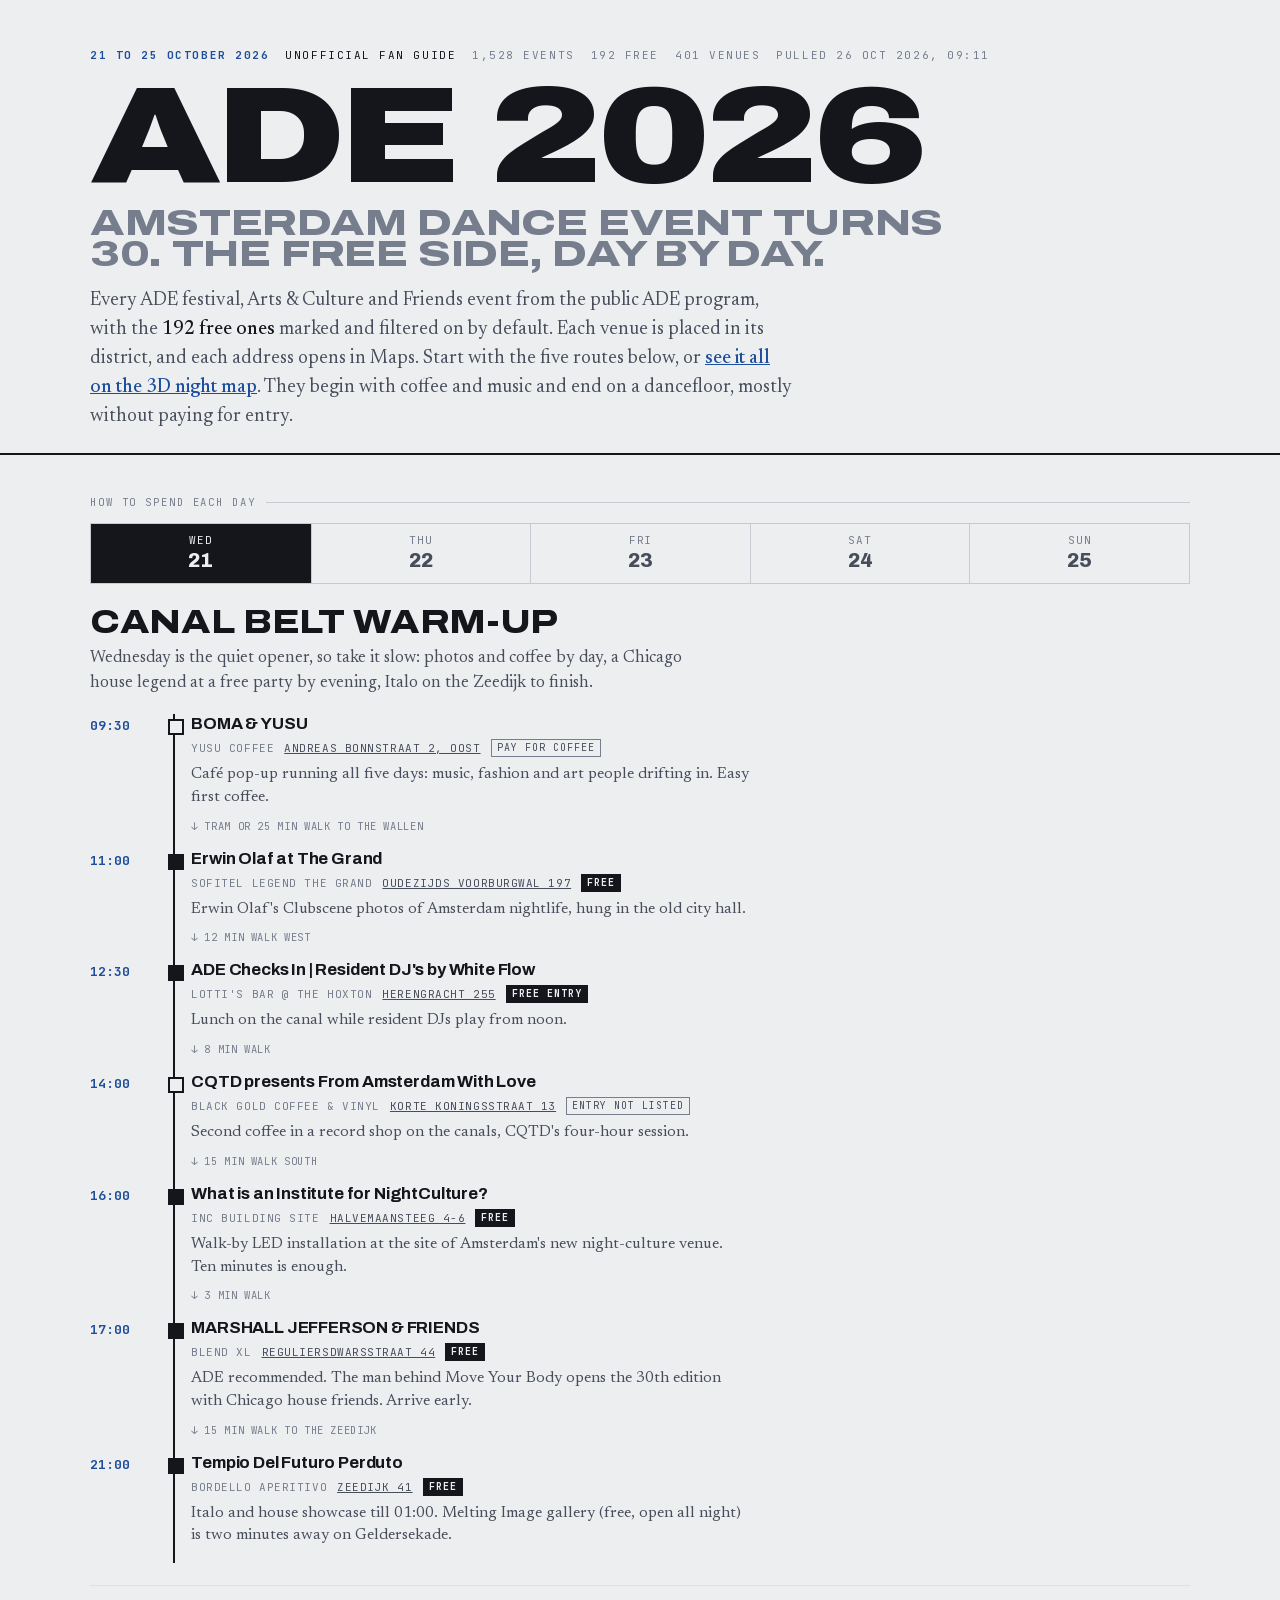
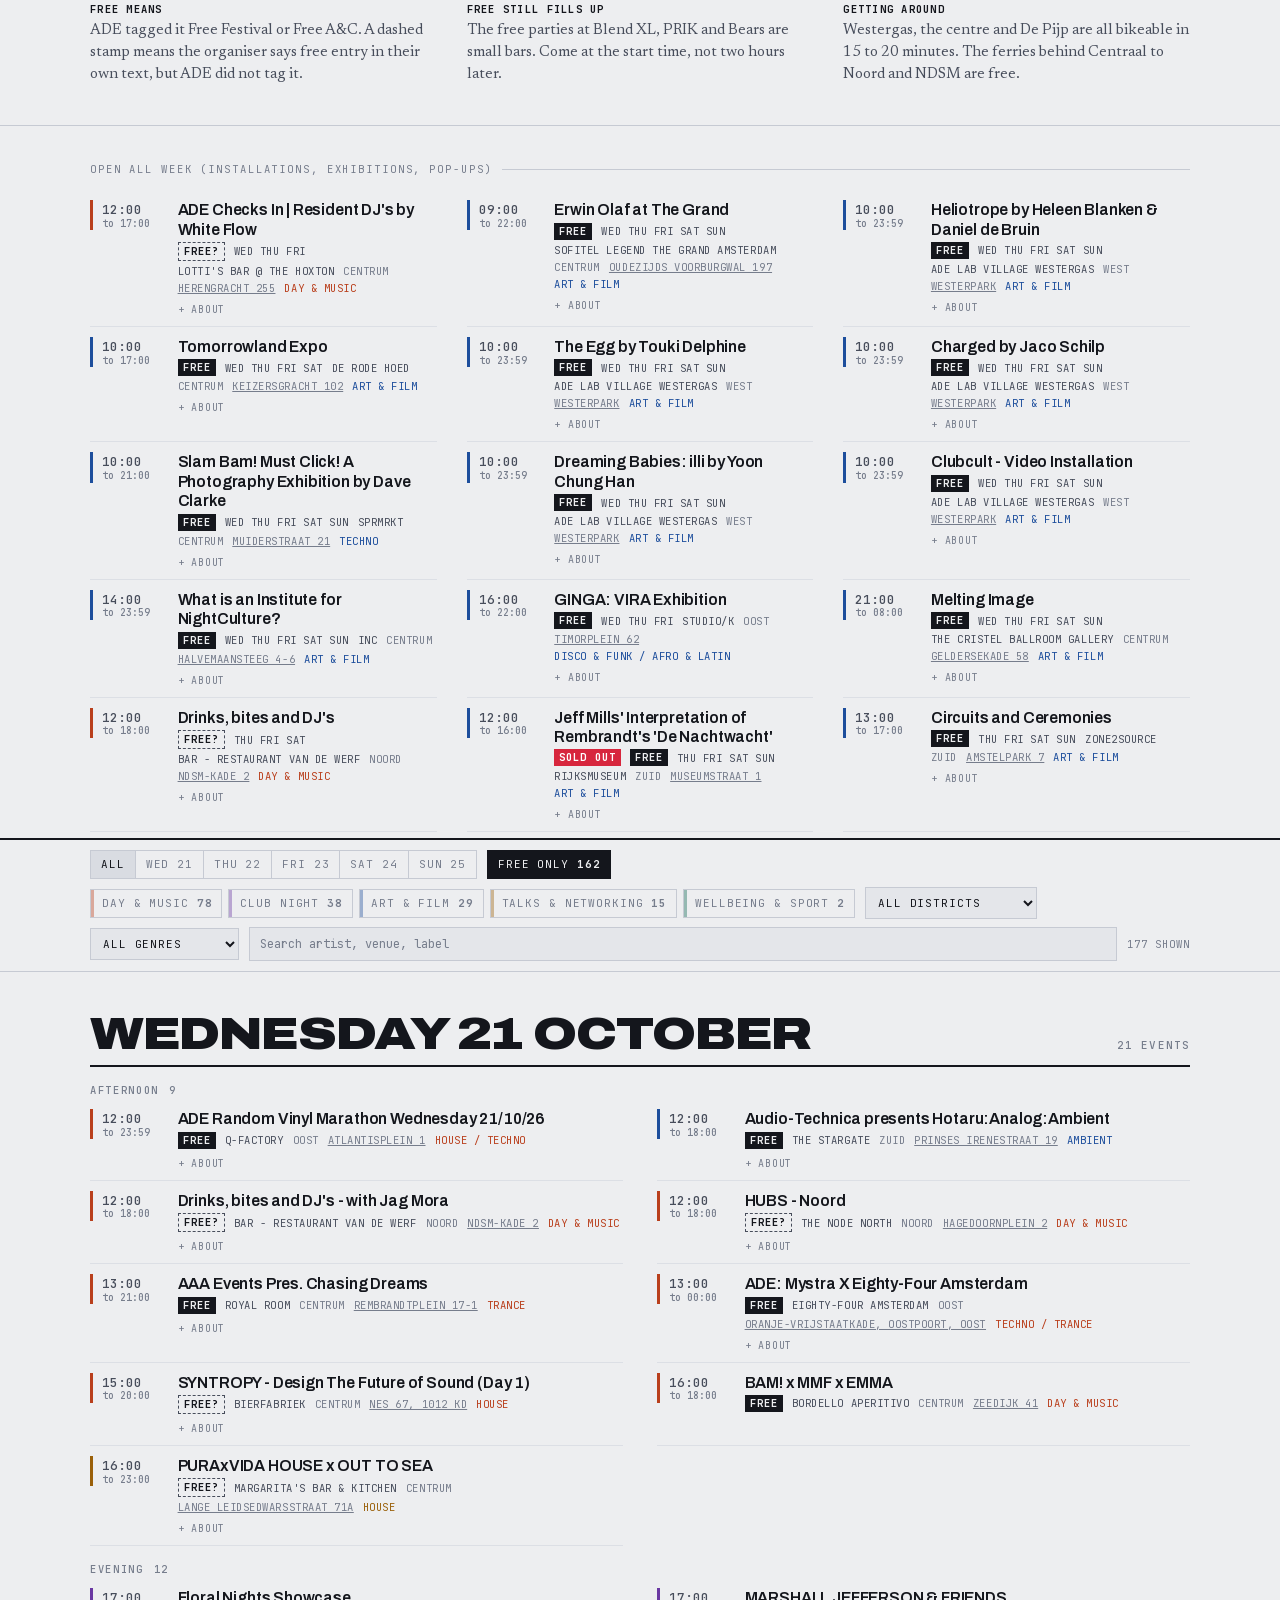
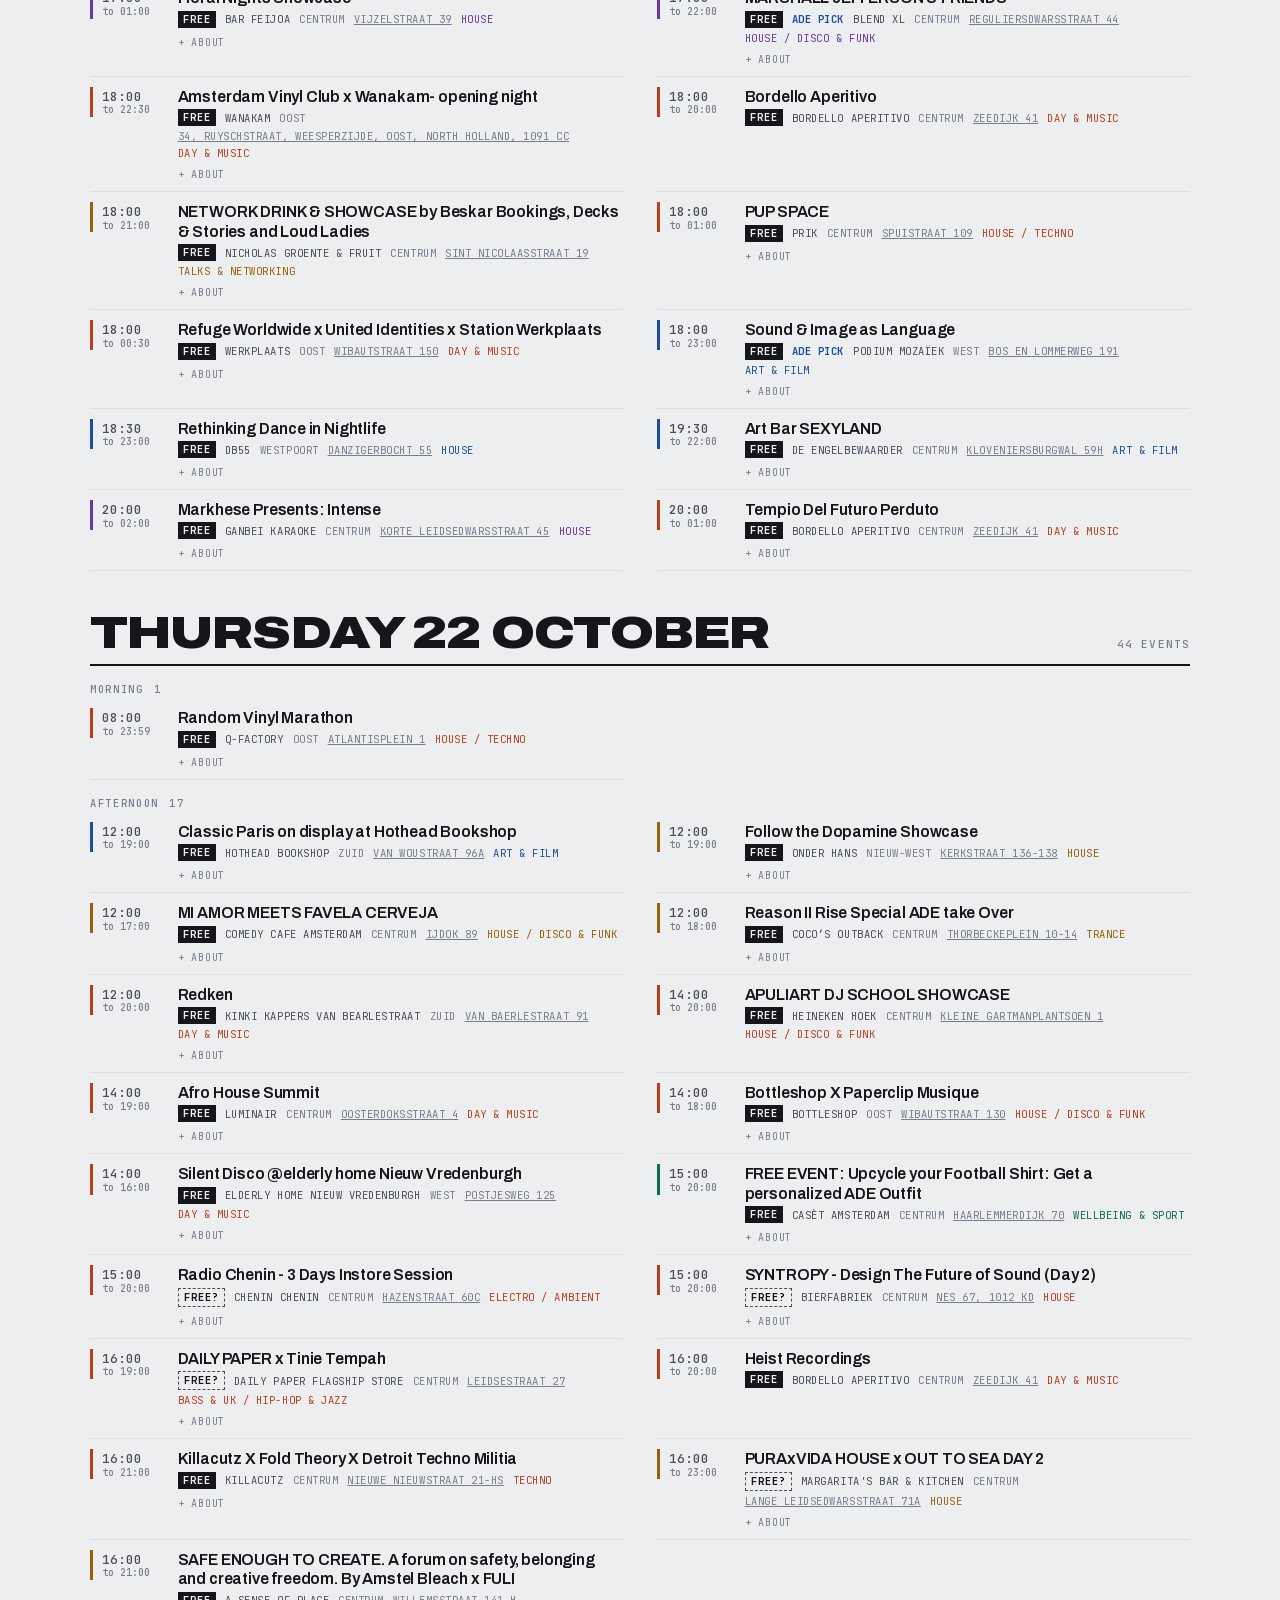
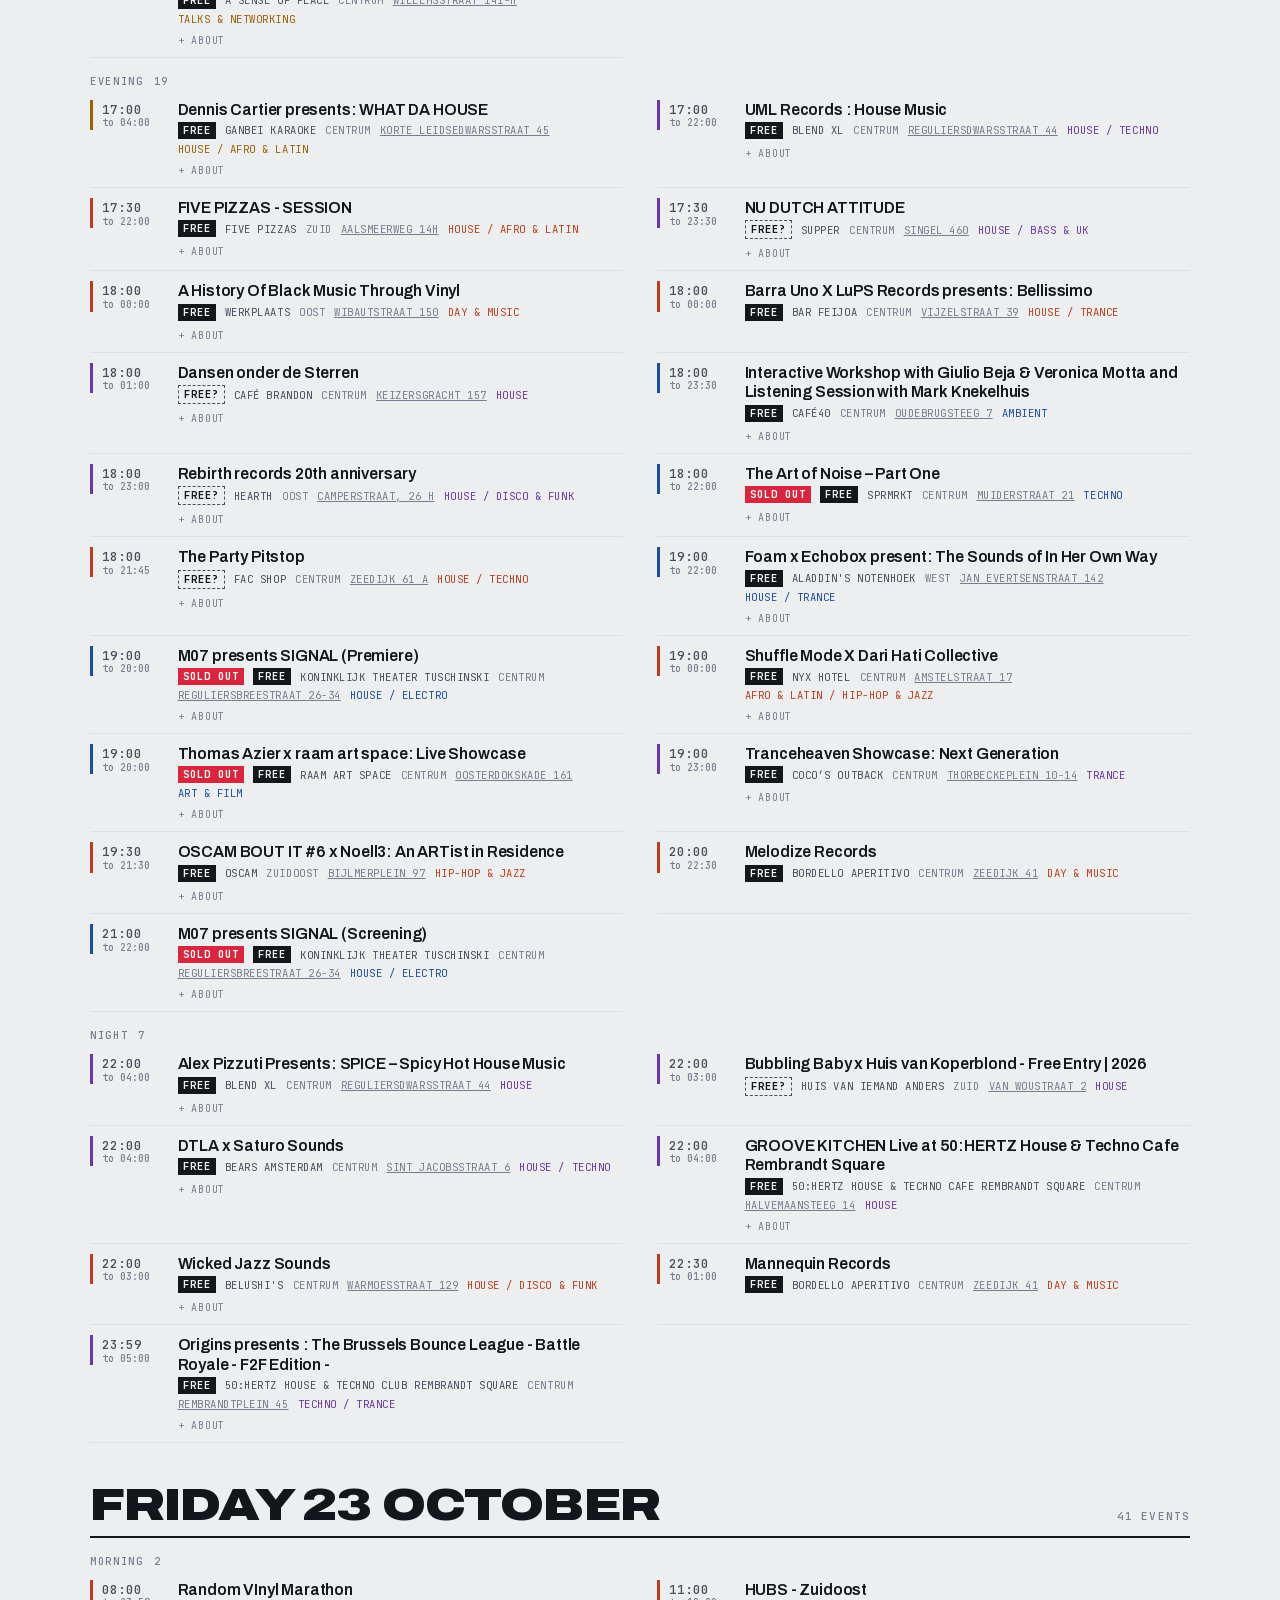
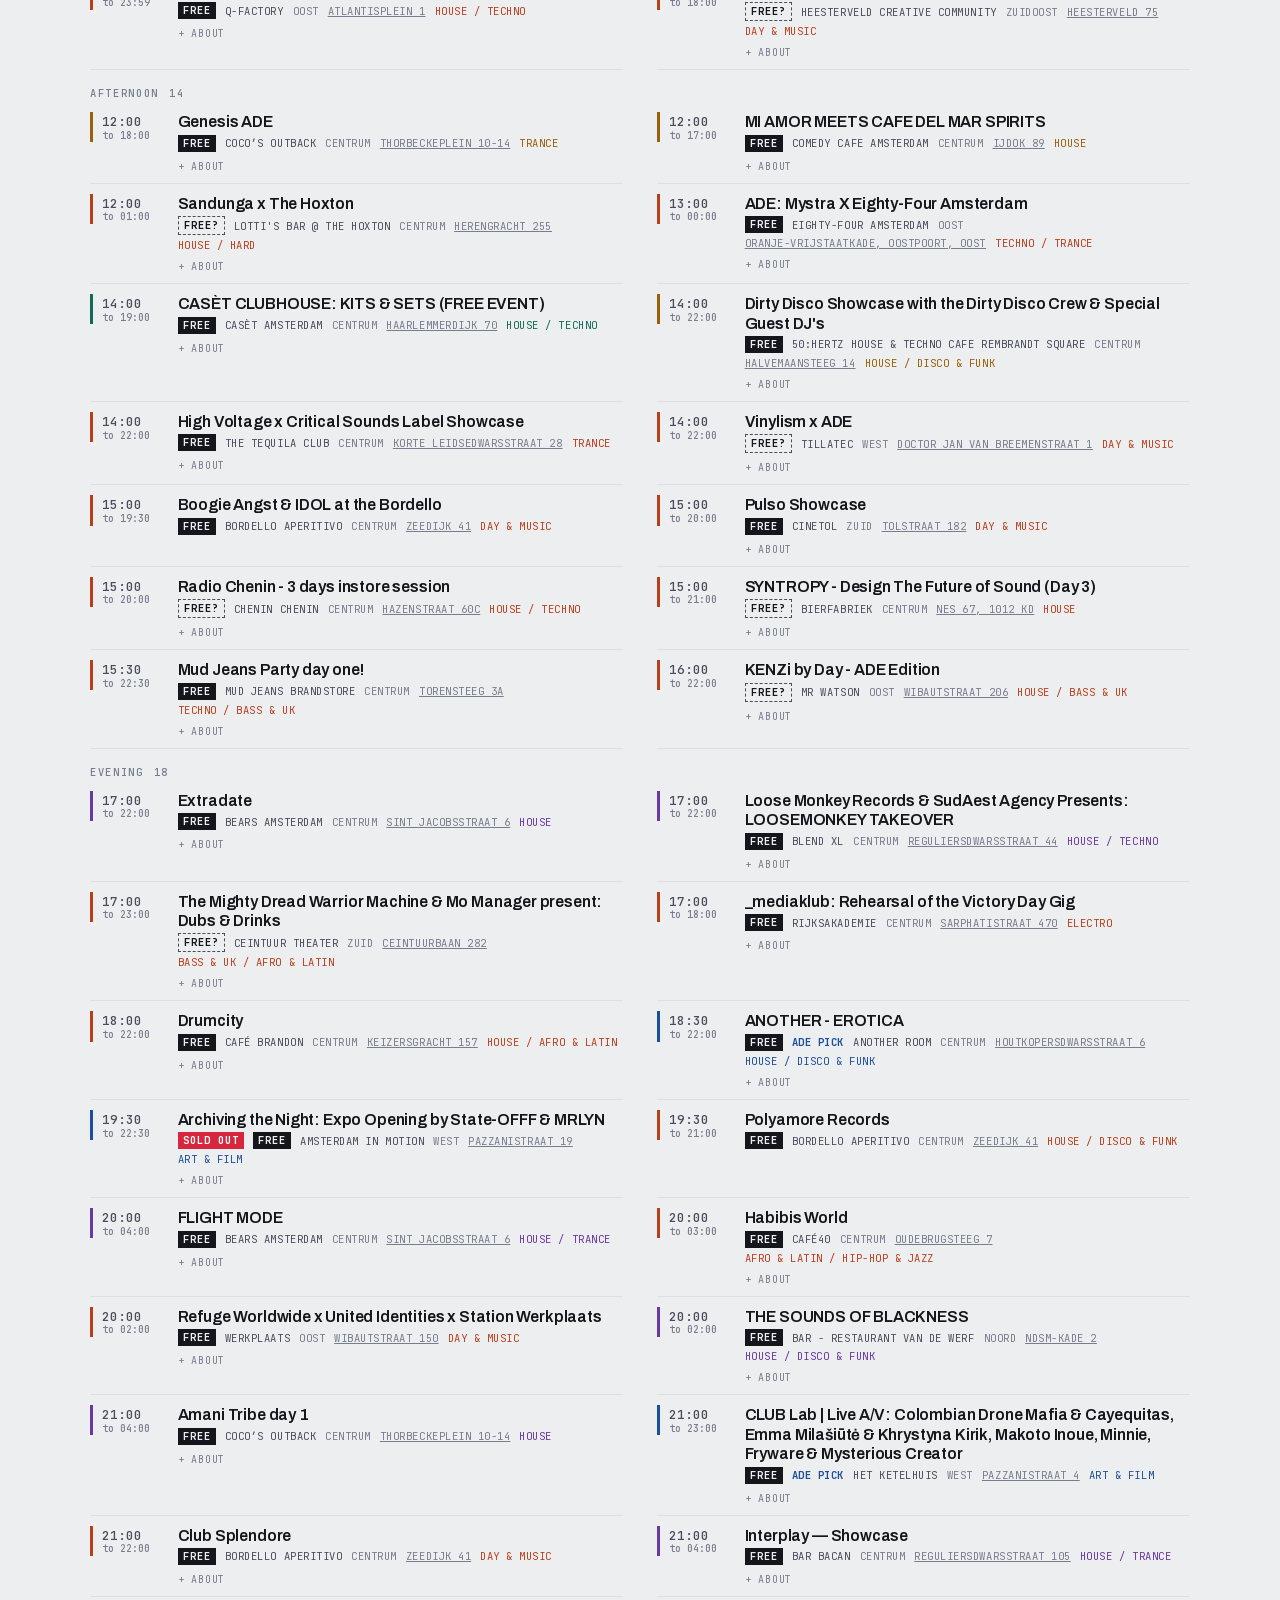
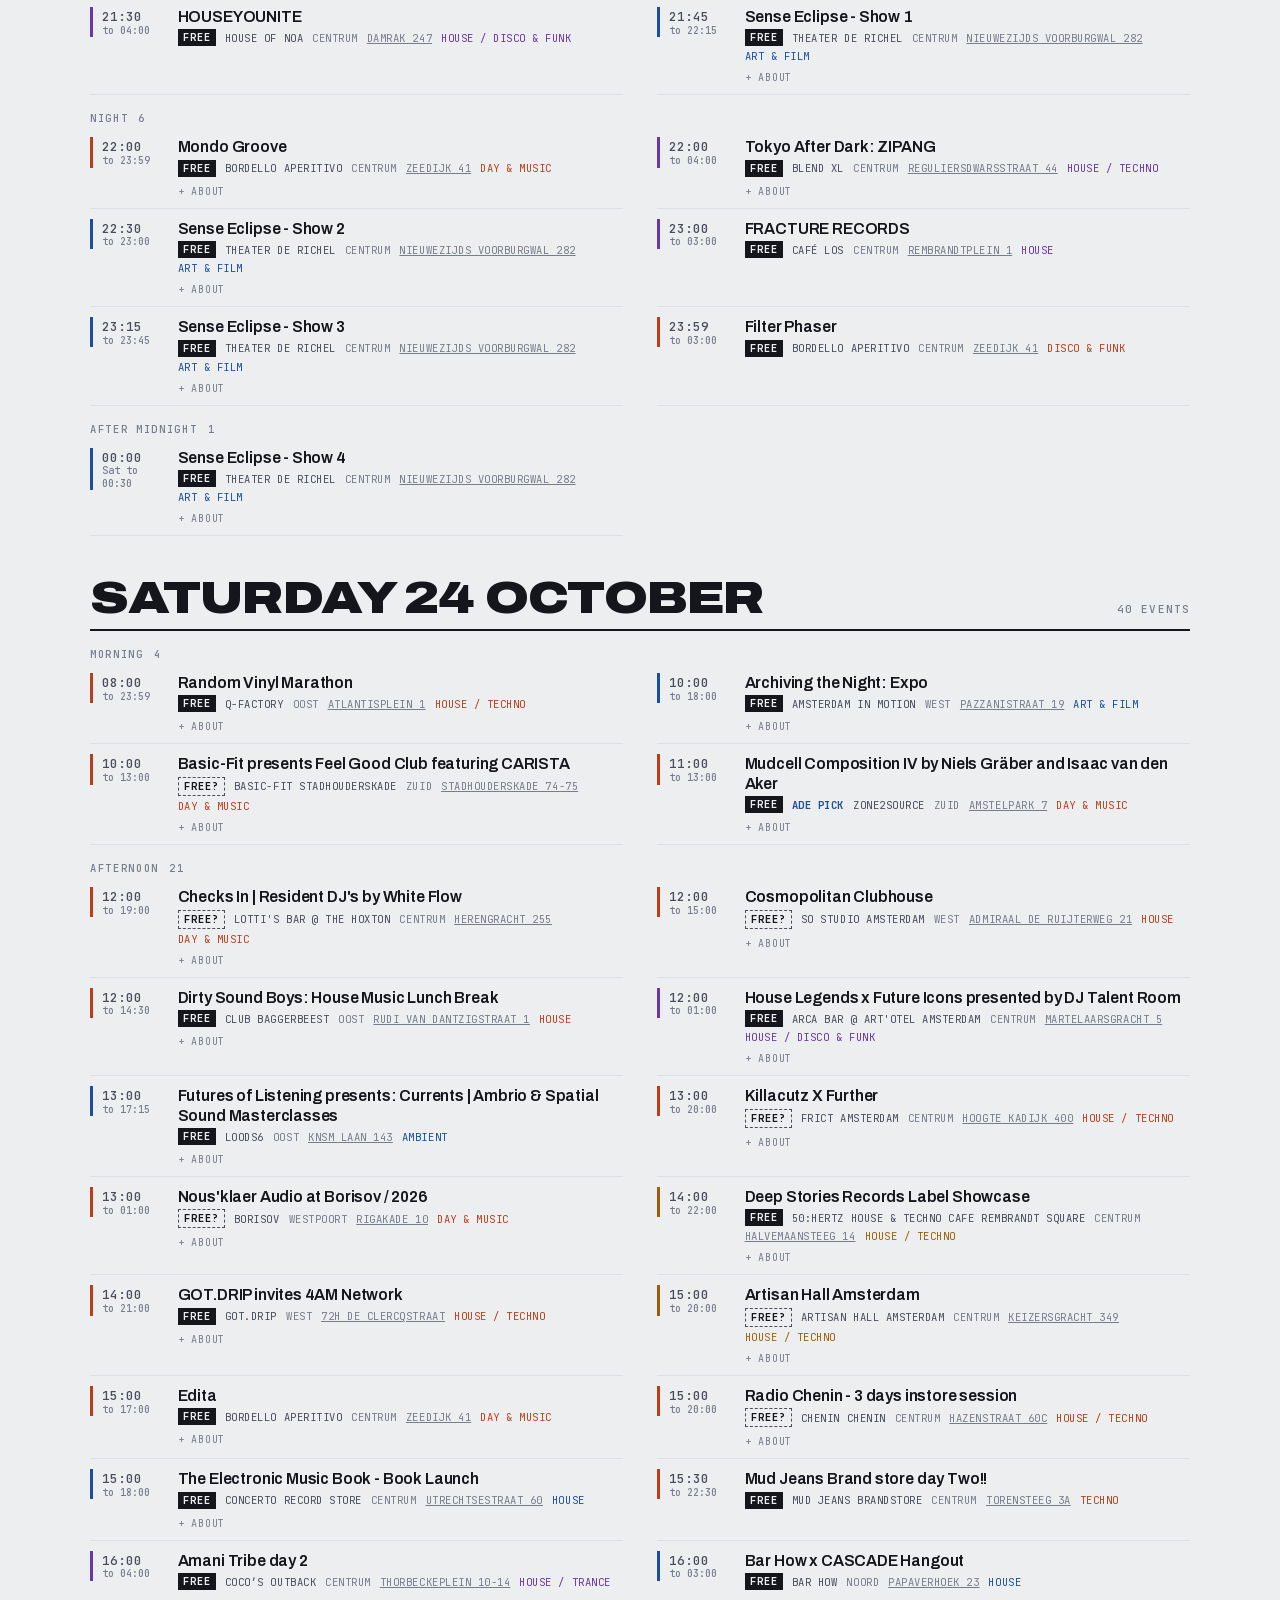
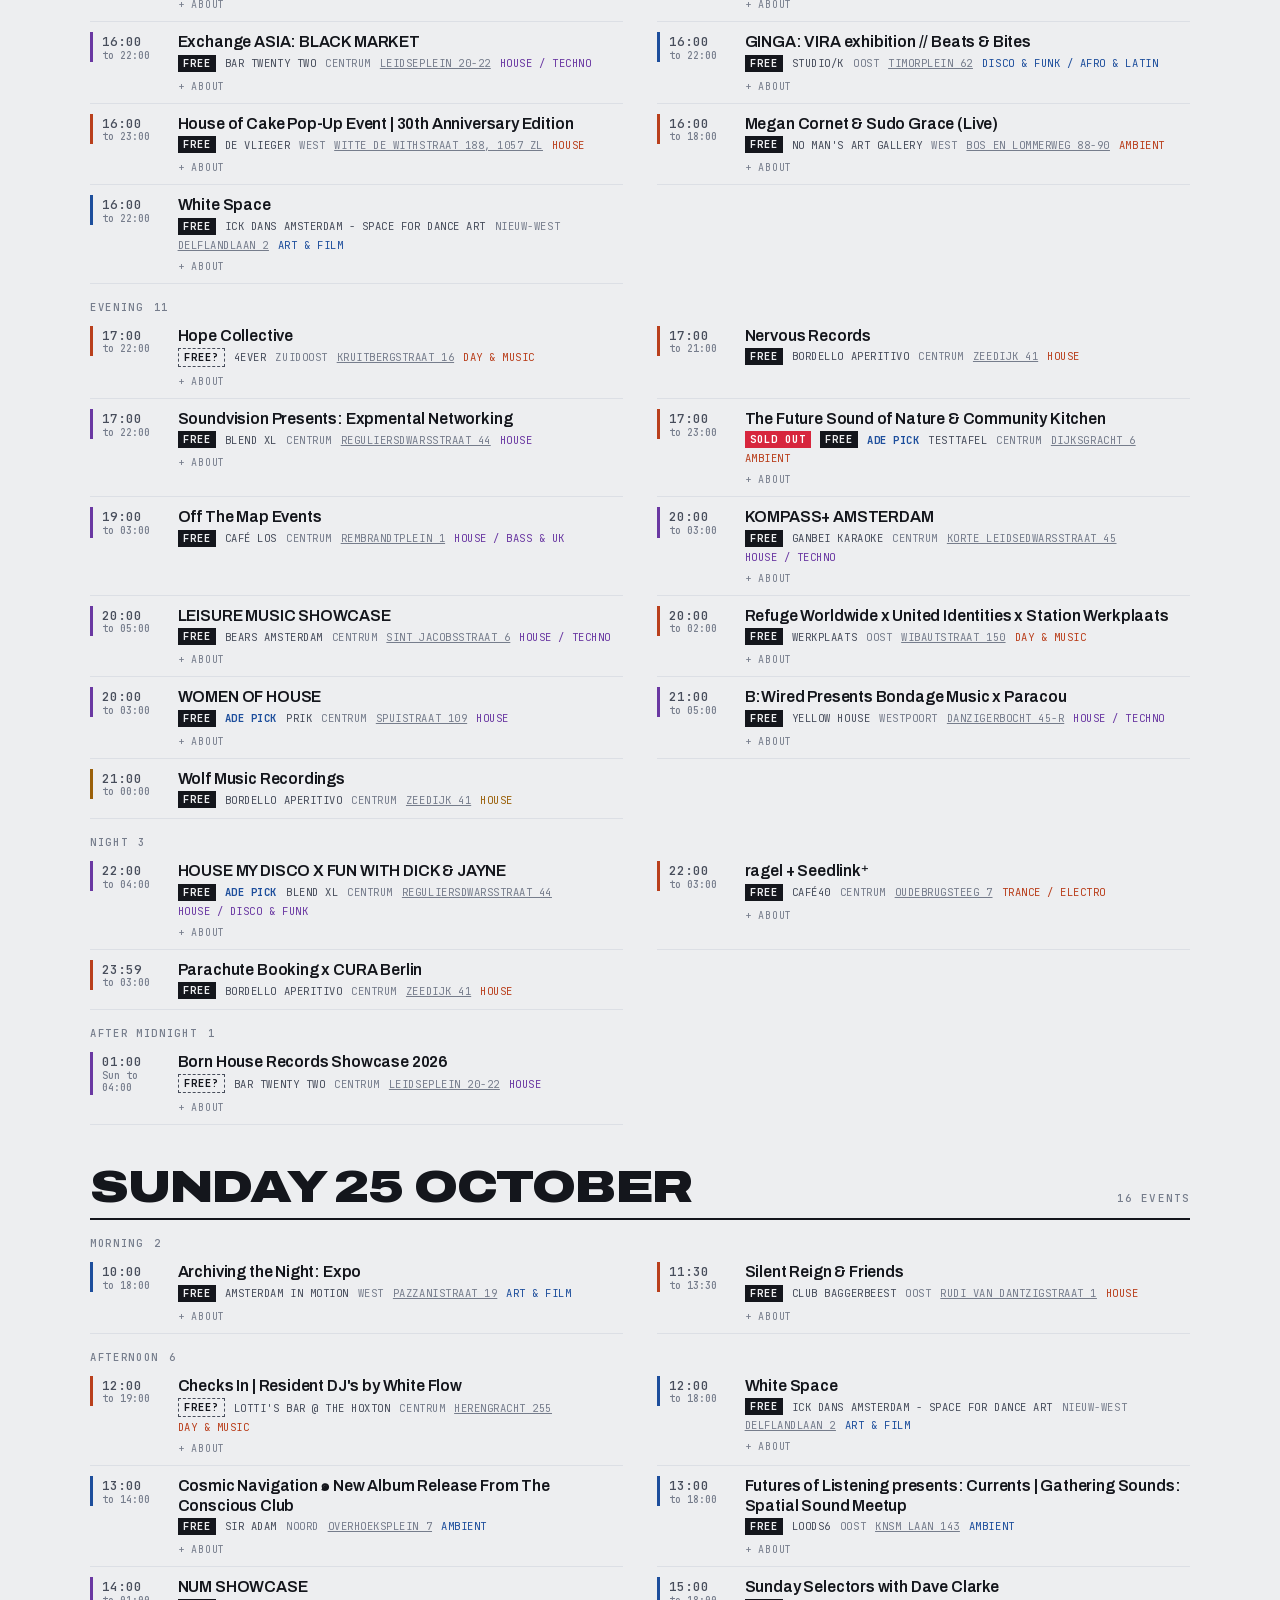
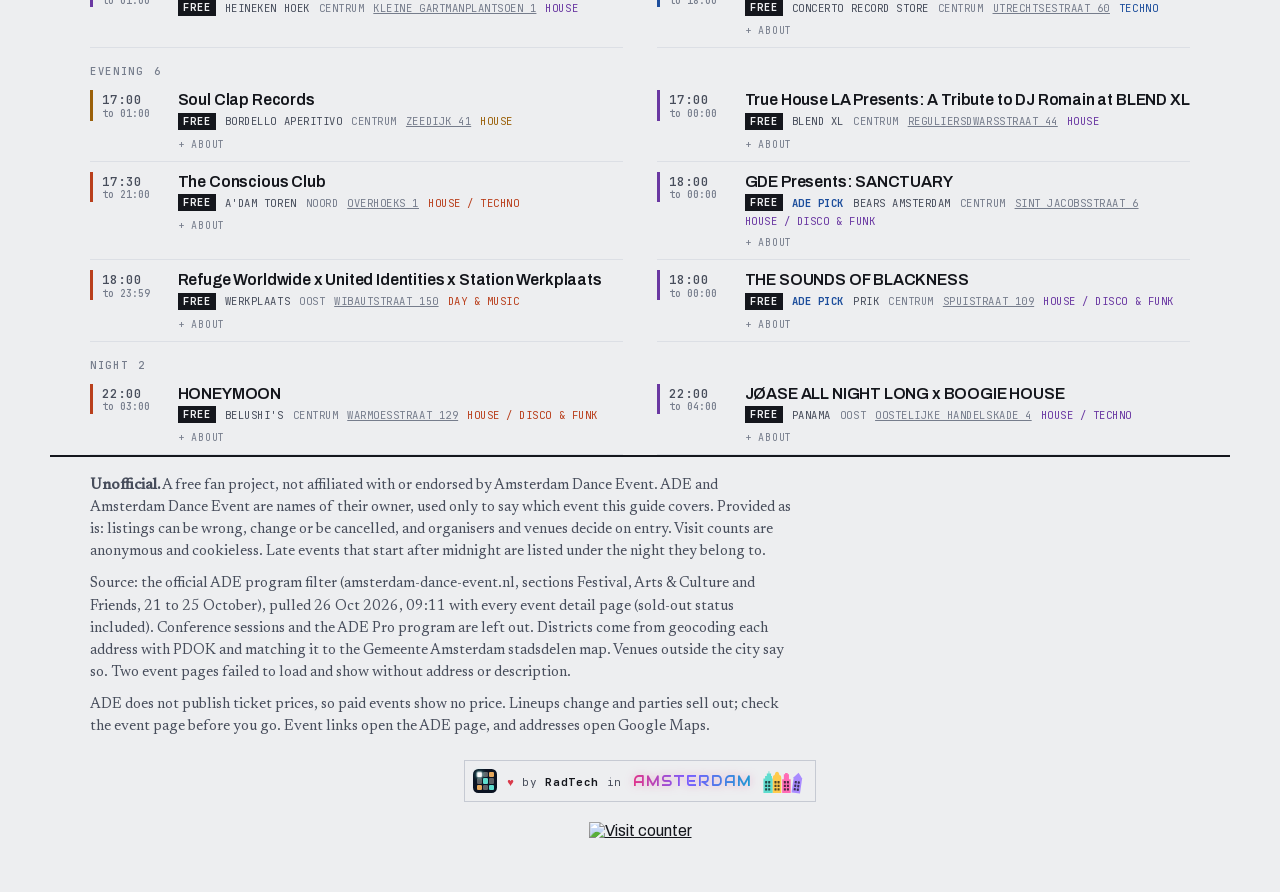
==== commit 0e513312: "Program data refresh, 26 Oct 2026, 09:11" ====
--- a/guide/index.html
+++ b/guide/index.html
@@ -195,7 +195,7 @@
 
 <header class="top">
   <div class="wrap">
-    <div class="kicker"><b>21 to 25 October 2026</b><span class="unoff">Unofficial fan guide</span><span>1,529 events</span><span>192 free</span><span>401 venues</span><span>Pulled 25 Oct 2026, 17:12</span></div>
+    <div class="kicker"><b>21 to 25 October 2026</b><span class="unoff">Unofficial fan guide</span><span>1,528 events</span><span>192 free</span><span>401 venues</span><span>Pulled 26 Oct 2026, 09:11</span></div>
     <h1>ADE 2026<span class="sub">Amsterdam Dance Event turns 30. The free side, day by day.</span></h1>
     <p class="standfirst">Every ADE festival, Arts &amp; Culture and Friends event from the public ADE program, with the <b>192 free ones</b> marked and filtered on by default. Each venue is placed in its district, and each address opens in Maps. Start with the five routes below, or <a class="maplink" href="../">see it all on the 3D night map</a>. They begin with coffee and music and end on a dancefloor, mostly without paying for entry.</p>
   </div>
@@ -237,7 +237,7 @@
 
 <footer class="wrap">
   <p><b>Unofficial.</b> A free fan project, not affiliated with or endorsed by Amsterdam Dance Event. ADE and Amsterdam Dance Event are names of their owner, used only to say which event this guide covers. Provided as is: listings can be wrong, change or be cancelled, and organisers and venues decide on entry. Visit counts are anonymous and cookieless. Late events that start after midnight are listed under the night they belong to.</p>
-  <p>Source: the official ADE program filter (amsterdam-dance-event.nl, sections Festival, Arts &amp; Culture and Friends, 21 to 25 October), pulled 25 Oct 2026, 17:12 with every event detail page (sold-out status included). Conference sessions and the ADE Pro program are left out. Districts come from geocoding each address with PDOK and matching it to the Gemeente Amsterdam stadsdelen map. Venues outside the city say so. Two event pages failed to load and show without address or description.</p>
+  <p>Source: the official ADE program filter (amsterdam-dance-event.nl, sections Festival, Arts &amp; Culture and Friends, 21 to 25 October), pulled 26 Oct 2026, 09:11 with every event detail page (sold-out status included). Conference sessions and the ADE Pro program are left out. Districts come from geocoding each address with PDOK and matching it to the Gemeente Amsterdam stadsdelen map. Venues outside the city say so. Two event pages failed to load and show without address or description.</p>
   <p>ADE does not publish ticket prices, so paid events show no price. Lineups change and parties sell out; check the event page before you go. Event links open the ADE page, and addresses open Google Maps.</p>
   <a class="rt" href="https://radtech.nl" target="_blank" rel="noopener"><rt-logo mode="beat" size="24" plate aria-hidden="true"></rt-logo><span><span class="heart">&#9829;</span> by <b>RadTech</b> in <em class="city">Amsterdam</em></span><svg class="grachten" viewBox="0 0 46 27" aria-hidden="true"><path fill="#5FDDCF" d="M0 27V10h2V7h2V4h2V1.5h1V4h2v3h1v3h1v17z"/><path fill="#FFCB4D" d="M11 27V9q0-3 2.2-3 .6-4 2.8-4t2.8 4Q21 6 21 9v18z"/><path fill="#FF6BB5" d="M22 27V11h2V5h1.5V3.5h3V5H30v6h2v16z"/><g transform="rotate(8 38 27)"><path fill="#A98BFF" d="M33 27V9l5-6 5 6v18z"/></g><g fill="rgba(11,13,18,.72)"><rect x="2.0" y="13.0" width="2.4" height="2.8" rx=".4"/><rect x="5.6" y="13.0" width="2.4" height="2.8" rx=".4"/><rect x="2.0" y="17.2" width="2.4" height="2.8" rx=".4"/><rect x="5.6" y="17.2" width="2.4" height="2.8" rx=".4"/><rect x="2.0" y="21.4" width="2.4" height="2.8" rx=".4"/><rect x="5.6" y="21.4" width="2.4" height="2.8" rx=".4"/><rect x="13.0" y="13.0" width="2.4" height="2.8" rx=".4"/><rect x="16.6" y="13.0" width="2.4" height="2.8" rx=".4"/><rect x="13.0" y="17.2" width="2.4" height="2.8" rx=".4"/><rect x="16.6" y="17.2" width="2.4" height="2.8" rx=".4"/><rect x="13.0" y="21.4" width="2.4" height="2.8" rx=".4"/><rect x="16.6" y="21.4" width="2.4" height="2.8" rx=".4"/><rect x="24.0" y="13.0" width="2.4" height="2.8" rx=".4"/><rect x="27.6" y="13.0" width="2.4" height="2.8" rx=".4"/><rect x="24.0" y="17.2" width="2.4" height="2.8" rx=".4"/><rect x="27.6" y="17.2" width="2.4" height="2.8" rx=".4"/><rect x="24.0" y="21.4" width="2.4" height="2.8" rx=".4"/><rect x="27.6" y="21.4" width="2.4" height="2.8" rx=".4"/><g transform="rotate(8 38 27)"><rect x="35.0" y="13.0" width="2.4" height="2.8" rx=".4"/><rect x="38.6" y="13.0" width="2.4" height="2.8" rx=".4"/><rect x="35.0" y="17.2" width="2.4" height="2.8" rx=".4"/><rect x="38.6" y="17.2" width="2.4" height="2.8" rx=".4"/><rect x="35.0" y="21.4" width="2.4" height="2.8" rx=".4"/><rect x="38.6" y="21.4" width="2.4" height="2.8" rx=".4"/></g></g></svg></a>
   <div class="hits"><a class="hits" href="https://hits.sh/radtech-solutions.github.io/ade-2026/guide/" target="_blank" rel="noopener" title="Anonymous visit counter"><img src="https://hits.sh/radtech-solutions.github.io/ade-2026/guide.svg?label=visits&amp;color=5FDDCF&amp;labelColor=0B1322&amp;style=flat-square" alt="Visit counter"></a></div>
@@ -307,7 +307,7 @@
 if (!customElements.get('rt-logo')) customElements.define('rt-logo', RtLogo);
 </script>
 <script>
-const D = {"rows":[[0,120,"08:00",1,0,"club",3,0,"do-not-sit-on-the-furniture-presents-lost-desert-x-cranesessions-2/2859083","Do Not Sit On The Furniture presents LOST DESERT x CRANESESSIONS (2)","LOST DESERT LUNA & LENTHE DIDIER Faralda Crane Hotel IG Faralda IG CRANE SESSIONS",0],[0,420,"21:30",2,0,"day",0,0,"the-workout-lab-x-ade-sponsored-by-iciw/2899974","The Workout Lab","The Workout Lab x ADE sponsored by ICIW Recharge after or warm up for your party? ️At The Workout Lab, we celebrate ADE with our 5 Day Sweat Challenge, sponsored by ICIW. Five…",0],[0,420,"21:30",3,0,"well",0,0,"the-workout-lab-x-ade-sponsored-by-iciw/2900633","The Workout Lab","The Workout Lab x ADE sponsored by ICIW Recharge after or warm up for your party? ️At The Workout Lab, we celebrate ADE with our 5 Day Sweat Challenge, sponsored by ICIW. Five…",0],[0,480,"18:00",4,0,"day",177,0,"boma-yusu/2911745","BOMA & YUSU","Music, fashion, art and community come together in an intimate collaboration between BOMA and Yusu Café. Throughout five days, Yusu Café will become a meeting point for creatives,…",0],[0,480,"18:00",5,0,"talk",0,0,"discovr-dj-house-amsterdam/2947116","DISCOVR® DJ HOUSE AMSTERDAM","Built with love by Pete Tong DJ Academy and AlphaTheta and Hosted by When Nature Calls. For three days, a space opens up to DJs, producers and electronic music lovers. Open…",0],[0,480,"01:00",6,0,"club",1,0,"lclub-presents-ade-2026/2947777","LClub Presents: 2026","LClub returns to hosting club nights during Amsterdam Dance Event, bringing together a selection of international House Music talents for a night of Deep Grooves and Underground…",0],[0,555,"10:00",5,0,"well",0,0,"breathwork-live-sound/2907897","Breathwork + Live Sound","Shift out of the noise and into the body with an energising guided breathwork session accompanied by live crystal and Tibetan singing bowls. Through intentional breath patterns…",0],[0,630,"11:30",5,0,"well",0,0,"art-of-arte-small-habits-with-big-impacts/2907900","Small Habits with Big Impacts","In the middle of a high-energy week, take 60 minutes to pause, reflect and reset. This guided writing session explores the small habits, rhythms and repeated actions that quietly…",0],[0,660,"16:00",16,0,"well",0,0,"padel-event/2857178","PADEL EVENT","PADEL is the annual padel event during ADE week, organized by The Artist Perspective & Triangle Music Agency. Edition #4 takes place on October 21, 2026 at Padel Next Amsterdam.…",0],[0,660,"12:00",15,0,"well",256,0,"yotecha/2839007","YOTECHA. Techno Yoga - The Opening","This October, we’re back with 7 sessions across 2 Amsterdam locations. DB55 in West + WIHH in the heart of A'dam Regulierdwarsstraat. Electronic music. Movement. Breath. A…",0],[0,720,"23:59",23,1,"day",291,0,"random-vinyl-marathon/2859634","ADE Random Vinyl Marathon Wednesday 21/10/26","Edition Se7EN of this unique vinyl only marathon! 60 DJ's in different genres. Sets of 1 hour. Livestream on www.mixcloud.com/live/randomvinyl. Venue Studio -1.01 at Q-Factory.…",0],[0,720,"18:00",25,1,"art",256,0,"audio-technica-presents-hotaruanalogambient/2882965","Audio-Technica presents Hotaru:Analog:Ambient","Audio-Technica and The Stargate have joined up with guest selector Nina Yamada to present Hotaru:Analog:Ambient – an immersive multi-sensory event featuring Audio-Technica’s…",0],[0,720,"18:30",18,0,"day",5,0,"big-bells-x-audiosolo-ade-2026/2812228","Big Bells x Audiosolo 2026","Club Baggerbeest, Amsterdam — Wednesday, 21 October 2026 · 12:00 – 18:30 For the first time, Big Bells Records and Audiosolo come together at the Amsterdam Dance Event — a debut…",0],[0,720,"18:00",19,2,"day",0,0,"ade-daytime-at-van-de-werf/2816463","Drinks, bites and DJ's - with Jag Mora","Daytime & Evening | 12.00 – 22:00-ish | Free entrance Van de Werf sits straight across from the ferry landing on the NDSM-werf, ten minutes from Central Station and right in the…",0],[0,720,"18:00",24,2,"day",0,0,"hubs-common-culture/2865507","HUBS - Noord","HUBS is een gratis en toegankelijk programma van Common Culture tijdens ADE, waarin jongeren in Amsterdam-Noord kennismaken met elektronische muziek, de evenementenindustrie en de…",0],[0,720,"21:30",27,0,"well",513,0,"juice-monkeyz-x-ade-the-fuel-station/2906078","JUICE MONKEYZ x ADE: THE FUEL STATION","YOUR ADE SCHEDULE IS DOING TOO MUCH... From 21–25 October, Juice Monkeyz is turning into your ADE Fuel Station ⛽️: for when you're between parties, halfway across town, or…",0],[0,720,"17:00",22,0,"talk",33,0,"mi-amor-meets-wescale-music/2830734","MI AMOR MEETS WESCALEMUSIC","Mi Amor Familia ADE Networking & Guest Showcase Especially for the Mi Amor Familia, the iconic Comedy Café Amsterdam at IJdok will open its doors during the daytime 12:00 till…",0],[0,720,"15:00",26,0,"talk",0,0,"meet-the-makers/2888208","Meet the Makers | Producely","MIDI Amsterdam welcomes Producely, bringing a fresh approach to hands-on music production with the Dailr — their new intelligent plugin controller designed to make working with…",0],[0,750,"00:00",31,0,"day",2,0,"modulogue-2026-masterclasses-club-night-volta/2887465","MODULOGUE — 2026 | Masterclasses & Club Night @ VOLTA","Modulogue comes to Volta Amsterdam during ADE for a full day of modular synthesis, knowledge sharing, experimentation and music. Join us during the day for hands-on workshops and…",0],[0,750,"18:30",32,0,"day",1,0,"select-x-torture-the-artist/2891063","Select bookings X Torture The Artist Showcase","Five selectors. Six hours. One daytime session. During ADE 2026, select bookings joins forces with Hamburg's Torture The Artist for a daytime session built on artists who've spent…",0],[0,780,"21:00",34,1,"day",4,0,"aaa-events-pres-chasing-dreams/2902881","AAA Events Pres. Chasing Dreams","XiJaro & Pitch’s Chasing Dreams comes to ADE for a charity fundraiser in support of the Norrie Disease Foundation. Beyond the music, Chasing Dreams has grown into one of trance's…",0],[0,780,"00:00",37,1,"day",6,0,"ade-mystra-x-eighty-four-amsterdam/2922702","ADE: Mystra X Eighty-Four Amsterdam","Free Amsterdam Dance Event Events at Eighty-Four Amsterdam Looking for free events during Amsterdam Dance Event (ADE)? Visit Eighty-Four in Amsterdam on 21 and 23 October for two…",0],[0,780,"21:00",35,0,"day",33,0,"another-room-x-koma-soundsystem/2904196","ANOTHER ROOM x KOMA SOUNDSYSTEM","Koma Soundsyteem invites: San Proper- Hero De Janeiro- T. Robson- Kid Koma- Wanka- Brian S- Melon- Zender. Livestream via instagram.com/koma_amsterdam Live Art- Live Fashion-…",0],[0,780,"21:00",38,0,"day",1,0,"head-moverz-x-treble-management-instore-session/2949879","Head Moverz x Treble Management - Instore Session","Vinyl Only sets by: Children of Valis DJ Realest State Head Moverz Jaimy Lo Ds Patrizio Scope Tommy Chikara Zino & Lorena",0],[0,780,"19:00",36,0,"day",1,0,"mixmag-nl-x-killacutz/2906748","Killacutz X Mixmag NL","To kick off our 2027 collaboration, Mixmag NL and Killacutz have joined forces for a vinyl heads gathering on Wednesday the 21st from 1PM - 7PM. This will be an opportunity for…",0],[0,780,"19:00",33,0,"day",1,0,"purrfection-luchisveta-label-showcase/2853936","Purrfection & LuchiSveta Label Showcase","",0],[0,810,"17:30",39,0,"day",1,0,"volt-friends-ade-boat-party/2829793","VOLT & Friends BOAT PARTY","VOLT & Friends makes its ADE debut with an exclusive boat showcase aboard Multatuli, cruising through the iconic canals of Amsterdam. Built around the evolving sound of VOLT, the…",0],[0,840,"16:00",41,0,"day",0,0,"rollator-rave-de-rietvinck/2829438","'Rave' Bingo De Rietvinck","Tijdens Amsterdam Dance Event brengen we bij De Rietvinck oude en nieuwe muziek samen. Onze bewoners, die al jarenlang muziek in Amsterdam hebben meegemaakt, ontmoeten jonge…",0],[0,840,"23:30",42,0,"club",3,0,"313x020-bbq-amsterdam-invites-detroit/2843412","313X020: BBQ | Network | Dance","Detroit Techno Militia, Amsterdam’s Most Wanted and Groom Lake Universal invite the global techno family to come together during the Amsterdam Dance Event. No industry theatre. No…",0],[0,840,"22:00",46,0,"day",129,0,"afrodise/2902087","AFRODISE","AFRODISE arrives at ADE for the first time and you are invited. Over the years, AARON SEVILLA has established AFRODISE as a solid and electrifying force within the LATIN and AFRO…",0],[0,840,"18:00",44,0,"day",673,0,"amsterdam-with-love-amsterdam-ade30/2891354","CQTD presents From Amsterdam With Love","ConneQtingTheDots is excited to present another ADE edition of From Amsterdam With Love, hosted once again by Black Gold Amsterdam Coffee & Vinyl, beautifully situated along the…",0],[0,840,"19:00",47,0,"day",128,0,"daily-paper-open-decks/2941853","DAILY PAPER Store x Open Decks","Returning this ADE, Daily Paper will host Open Decks at its flagship store, giving up-and-coming DJs the chance to play during ADE. DJs can submit a mix for the opportunity to…",0],[0,840,"17:00",40,0,"day",68,0,"dome-concerts-presents-family-rave-day-5/2817028","Dome Concerts presents: FAMILY RAVE DAY (5+)","Balloon drops, live musicians and dance anthems for all generations during Amsterdam Dance Event While Amsterdam Dance Event brings together dance music fans from around the…",0],[0,840,"21:00",45,0,"day",3,0,"vulged-x-bulldog/2896250","Vulged x Bulldog","",0],[0,900,"18:00",57,0,"day",17,0,"abdetik-friends/2898121","ABDETIK & FRIENDS","The story of ABDETIK reads like an incredibledd adventure. After working relentlessly for the past 17 months and dropping as many releases as possible since October 2025, things…",0],[0,900,"22:30",55,0,"day",0,0,"gvb-ade-ferry-takeover/2887346","ADE x GVB Ferry Takeovers","Your trip across the IJ just became part of the programme. On ADE Wednesday, ADE and GVB team up with Skatecafé, Pllek and Parallel for a series of takeovers aboard the ADE Ferry.…",0],[0,900,"19:00",59,0,"day",1,0,"ampere-presents-franc-fala-ade/2936455","Ampēre Present: Franc Fala","",0],[0,900,"23:00",51,0,"day",3,0,"bip-records-x-music-worx-x-edm-addicts-presents-edm-addiction/2840478","BIP Records X Music Worx X EDM Addicts presents EDM ADDICTION","BIP Records x Music Worx x EDM Addicts present: EDM ADDICTION ADE WEEK 2026 lands at The Tequila Club Amsterdam. On Wednesday, October 21st, BIP Records joins forces with Music…",0],[0,900,"20:00",56,0,"day",17,0,"becking-presents-damsko-garage/2890951","Becking presents: DAMSKO GARAGE","",0],[0,900,"18:00",60,0,"day",0,0,"dier-dans-festival/2939154","Dier & Dans festival","NL: Een besloten evenement voor kinderen van de naschoolse opvang, met dierenspelletjes, muziek en verschillende activiteiten. Er staat drinken klaar en er is volop ruimte om…",0],[0,900,"21:00",58,0,"club",65,0,"head-studios-lounge-dj-set-andaz-amsterdam-opening-day/2917812","Head Studios Lounge & DJ Set @ ANDAZ Amsterdam – Opening Day","Kick off your Amsterdam Dance Event week in style. Head Studios opens its Lounge & DJ Set series at the ANDAZ Amsterdam Prinsengracht, right on the canal, with six hours of music…",0],[0,900,"17:00",54,0,"well",0,0,"het-danspaleis-huis-van-de-tijd/2862613","Het Danspaleis - Huis van de Tijd ","The mission of Het Danspaleis (Translated: The Dancing Palace) is to keep all older adults vital and inclusive through dancing and music. With our ‘Tankstation van levensvreugde’…",0],[0,900,"21:30",50,0,"club",1,0,"overbruggen-x-hot-since-82-ade-2026/2807733","Hot Since 82’ x Overbruggen","For the first time, Overbruggen welcomes Hot Since 82 for a house music takeover. High above the city, with a sweeping skyline to match.",0],[0,900,"17:00",26,0,"talk",0,0,"meet-the-makers-bitwig/2888212","Meet the Makers | Bitwig","MIDI Amsterdam welcomes Bitwig for a special Meet the Makers session dedicated to the release of Bitwig Studio 6 — and we have a very special guest to take us through it. We’re…",0],[0,900,"20:00",53,2,"day",1,0,"syntrophy/2860070","SYNTROPY - Design The Future of Sound (Day 1)","SYNTROPY is a three-day electronic music showcase by Radio Emotions & EDM Lab, taking place during ADE at Bierfabriek Amsterdam From October 21st to 23rd, 3PM–8PM, SYNTROPY brings…",0],[0,900,"23:00",52,0,"day",0,0,"stay-play/2857830","Stay & Play","ADE starts here. Clink's creative residency programme comes to life with the Female DJ Society soundtracking the hostel from check-in until late, while a live graffiti artist…",0],[0,960,"18:00",67,1,"day",0,0,"bam-x-mmf-x-emma/2883695","BAM! x MMF x EMMA","",0],[0,960,"21:00",71,0,"day",6,0,"brewskies-with-broskies/2902026","Brewskies with Broskies","Extremely limited capacity. Join us for Brewskis with Broskis, an intimate afternoon of music, drinks, and good company featuring live sets from: Orjan Nilsen Mark Six Manil Six…",0],[0,960,"22:00",63,0,"day",1,0,"etere-x-united-unreleased-label-party/2807364","Etere X United Unreleased Label Party","ETERE RECORDS × UNITED are coming to Amsterdam for a special event in the heart of Amsterdam Dance Event, bringing together two Italian realities with different backgrounds,…",0],[0,960,"21:30",72,0,"day",33,0,"leyo-invites-naima/2913806","Leyo invites NAIMA","NAIMA lands in Amsterdam. On Wednesday 21 October, during Amsterdam Dance Event, the Italian house label NAIMA takes over Basement at Leidseplein for a daytime session from 16:00…",0],[0,960,"04:00",65,0,"club",2,0,"outkzt-ade-2026/2835965","OUTKZT 2026","ArioVistus Belocca DA SEYKO DEROZ Kay Wagner Ozzy Riot Teenage Mutants TheKoosy TRAGEDIE, KRAFT Events, and ALIGN CNTRL unite for this 12-hour Techno Rave @ HET Veronica Schip.…",0],[0,960,"04:00",65,0,"club",2,0,"outkzt-pres-berlin-records-mainground-music-kraft-events-tragedie-ade-showecase/2840639","OUTKZT pres. Berlin Records, Mainground Music, KRAFT Events, TRAGEDIE ADE Showcase","Multi-Label Showcase for ADE 2026 - Berlin Records, Mainground Music, TRAGEDIE, KRAFT Events, and ALIGN CNTRL unite for this 12-hour Techno Rave @ HET Veronica Schip. The lineup…",0],[0,960,"23:30",70,0,"day",33,0,"kitchen-table-sessions-house-frequency/2899791","Open Fire Sessions: House & Funk","REDBOX presents: HOUSE FREQUENCY House Frequency opens the REDBOX programme at Mr. Watson during ADE 2026. Five selectors, one continuous frequency. The session moves through…",0],[0,960,"23:00",73,2,"talk",1,0,"puraxvida-house-x-out-to-sea/2918080","PURAxVIDA HOUSE x OUT TO SEA","PURAxVIDA HOUSE x OUT TO SEA Beach vibes, house grooves, and connections that go beyond the dance floor. Free entry—all welcome. Netherlands-based PURAxVIDA HOUSE joins forces…",0],[0,960,"21:00",62,0,"day",17,0,"50hertz-house-techno-club-rembrandt-square-wednesday-afternoon-1600-2100/2806564","Purple Tea x Dark Roast Records ADE Label Showcase","Kick off your Amsterdam Dance Event on Wednesday, October 21, as Purple Tea Records joins forces with Dark Roast Records for a high-energy night of deep grooves, house, and…",0],[0,960,"22:00",66,0,"day",65,0,"voya-business-networking-event/2836750","VOYA Business & Networking Event","",0],[0,960,"22:00",69,0,"day",1,0,"vins-soza-invites-x-loop51/2889847","Vinz Soza Invites X Loop51","Line Up: Karina Schneider Franziska Berns b2b Vinz Sosa Parisienne",0],[0,960,"21:00",68,0,"day",0,0,"zwart-goud-ade-day-1/2889003","ZWART GOUD - DJ Café All Stars","DJ CAFE ALL STARS WILL BE HELD ON WEDNESDAY 21 OCTOBER 2026 BETWEEN 4PM-9PM SEND YOUR VINYL MIX DEMO TO GET A CHANCE TO PLAY AT ZWART GOUD:) - EMAIL TO - [email protected]",0],[0,960,"22:00",61,0,"day",0,0,"50hertz-house-techno-cafe-rembrandt-square-wednesday-afternoon-1600-2200/2803847","ÂSTHETICS SHOWCASE 2026","ÄSTHETICS is an electronic music project developed by a Mexican artist collective based in Barcelona. ADE 2026 marks our third consecutive year organizing official events during…",0],[0,1020,"22:00",79,0,"day",64,0,"1001tracklists-x-dj-lovers-club-pres-open-channel-ade/2863656","1001Tracklists x DJ Lovers Club pres. Open Channel","Following the massive hype surrounding the debut OPEN CHANNEL event during Miami Music Week this March, 1001Tracklists and DJ Lovers Club reunite during the biggest week in…",0],[0,1020,"00:00",78,0,"day",5,0,"artotel-celebrates-30-years-of-ade/2854173","Art'otel presents: Capsule Festival","art'otel X ARCA Bar kicks off ADE week with a lineup of international DJs, setting the tone for a week of grooves, music, and signature drinks. Warm up with LostThought on the…",0],[0,1020,"23:00",87,0,"day",17,0,"chris-stassy-b2b-job-jobse/2927992","CHRIS STASSY b2b Job Jobse","Wednesday, October 21 17:00 - 23:00 CEST Bajes (Blok C), Amsterdam Amsterdam Dance Event Last entry is at 19:00 CEST.",0],[0,1020,"01:00",84,1,"club",1,0,"floral-nights/2904776","Floral Nights Showcase","Floral Nights Showcase Montreal’s Floral Nights returns to ADE for its fourth year with an intimate day-into-night gathering at Bar Feijoa in the heart of Amsterdam. From 5 PM to…",0],[0,1020,"20:30",83,0,"day",0,0,"heineken-official-opening/2887284","Heineken x ADE Official Opening: De Eerste Proost","Are you a true Uitfluencer? Do you have a 9 PM to 5 AM mindset, choose a party over your feed, prefer the rhythm to the algorithm, and raise a glass rather than post? Then we’re…",0],[0,1020,"22:00",76,0,"day",1,0,"intercell-ade-kickoff/2822760","Intercell Kickoff","",0],[0,1020,"00:00",0,0,"day",33,0,"la-discotheque-x-the-hoxton/2937157","La Discothèque x The Hoxton","The high-energy, flamboyant disco-teasing party La Discothèque celebrates a whole decade of disco this year and they'll be taking over Lotti’s Bar & Lobby at The Hoxton Amsterdam…",0],[0,1020,"22:00",80,1,"club",33,1,"marshall-jefferson-friends/2879239","MARSHALL JEFFERSON & FRIENDS","MARSHALL JEFFERSON & FRIENDS THE CHICAGO CONNECTION Celebrating 30 Years of Amsterdam Dance Event Wednesday, October 21, 2026 | 5PM–10PM BLEND XL | Amsterdam The Legendary…",0],[0,1020,"22:00",75,0,"club",1,0,"malugi/2802196","Malugi","During ADE 2026, German DJ MALUGI will be coming to Paradiso for a DJ set lasting a full five hours. Driven by energetic club tracks and just the right amount of charisma, MALUGI…",0],[0,1020,"23:59",77,0,"day",1,0,"sona-presents-reznik/2852577","SONA Presents: Monkey Project","",0],[0,1020,"01:00",74,0,"day",32,0,"spritz-n-beats-spritz-bar-amsterdam/2720225","Spritz & Beatz @ Spritz Bar Amsterdam","Spritz & Beatz @ Spritz Bar Amsterdam Leidseplein. You can find our sunny bar by the water, right in the heart of Leidseplein. By day, escape the city’s buzz and enjoy a…",0],[0,1020,"22:00",86,0,"day",0,0,"tyson-2-0-x-mas-amor-friends/2911476","TYSON 2.0 x Mas Amor & Friends","",0],[0,1020,"22:00",85,0,"day",641,0,"tha-dogg-house-ladies-night-ade-edition/2911413","Tha Dogg House Ladies Night","",0],[0,1020,"01:00",82,0,"club",1,0,"todd-terry-x-paharas-music/2885725","Todd Terry x Paharas Music","",0],[0,1020,"22:00",81,0,"day",1,0,"wheres-cricket-x-disappear-x-vybique-live-concrete-matter/2884785","Where's Cricket x DISAPPEAR x VYBIQUE live","",0],[0,1050,"01:00",88,0,"club",161,0,"the-hangout-club/2947121","The Hangout Club","The Hangout Club at BISOUS during ADE: a private evening of dinner, drinks and music. Invite only.",0],[0,1065,"18:45",89,0,"art",512,0,"swan-lake-remixed-for-ade-extra-show/2864871","Swan Lake Remixed for ADE - Extra show","Due to the high demand for tickets, an additional Swan Lake Remixed for ADE show has been added. Classic ballet, hip-hop dance, electronic music and digital art come together. For…",1],[0,1080,"00:00",100,0,"club",288,0,"a-night-with-the-house-of-suntory-music-by-daiki-and-ryuichi/2912157","A night with 'The House of Suntory' + Music by Daiki and Ryuichi","Together with \"House of Suntory\", we kick off the first evening with their famous Japanese whisky. Exclusively for this night, there will be special pours of Suntory to taste,…",0],[0,1080,"22:30",104,1,"day",0,0,"amsterdam-vinyl-club-x-wanakam-ade-opening-night/2929032","Amsterdam Vinyl Club x Wanakam- opening night","Amsterdam Vinyl Club & Wanakam come together yet again this time to bring you an all vinyl (& more) multi genre evening on the opening night of ADE 2026. Joining the night will be…",0],[0,1080,"00:00",97,0,"day",161,0,"black-coffee/2860581","Black Coffee","Black Coffee keert terug naar Ziggo Dome voor een speciale 3-uur durende set. Black Coffee is een Zuid-Afrikaanse DJ en producer die vanaf halverwege de jaren '90 één van de meest…",0],[0,1080,"23:00",103,0,"art",289,0,"blink-ade-showcase/2922380","Blink Showcase","Blink Music Agency presents an evening of listening sets at HEARTH during Amsterdam Dance Event. A selection of sounds and influences curated to complement the bar’s intimate…",0],[0,1080,"20:00",67,1,"day",0,0,"bordello-aperitivo/2894675","Bordello Aperitivo","",0],[0,1080,"01:00",105,0,"club",65,0,"club-sounds-with-samira-nastasiia-klimt-bella-and-secret-guest/2952901","Club Sounds with Samira, Nastasiia Klimt, BELLA and Secret Guest","",0],[0,1080,"00:00",92,0,"club",2,0,"cord-room-x-interzeak-x-noxpax-x-hostile-takeover-studio-room/2825302","Cord Room x Interzeak x Noxpax x Hostile Takeover - Studio Room","ADE GOES HARDER. 🇳🇱 Four collectives. One takeover. One night of pure hard techno. CORD ROOM x INTERZEAK x NOXPAX x HOSTILE TAKEOVER Join us at Panama Amsterdam during Amsterdam…",0],[0,1080,"00:00",1,0,"club",1,0,"fatboy-slim/2860228","FATBOY SLIM x CRANE SESSIONS","IG CRANE SESSIONS IG Faralda Faralda Crane Hotel",0],[0,1080,"21:15",90,0,"day",0,0,"full-cycle-immersive-live-concert-ade-serie/2812799","FULL CYCLE | A# + Nadia Struiwigh | Spatial Audio Live Concerts]","The future of sound is not a line, but a circle . Born in the vibrant heart of Amsterdam at The Other Side, Full Cycle is a movement redefining how we experience music. This ADE,…",0],[0,1080,"20:00",64,0,"art",160,0,"funk-2026/2824588","Funk (2026) - Premiere with Q&A","In addition to the open deck session and exhibition, the film Funk (2026) will be screened on ADE Wednesday. Directed by Aly Muritiba, the film follows Sabrina, a young funk…",0],[0,1080,"22:00",106,0,"day",32,0,"mind-enterprises/2964723","Mind Enterprises","De Italiaanse band Mind Enterprises bleek een van dé sensaties van Down The Rabbit Hole dit jaar! Het duo brengt een frisse mix van Italo disco, synthpop en elektronische grooves.…",0],[0,1080,"21:00",43,1,"talk",0,0,"network-drink-by-beskar-bookings-decks-stories-and-loud-ladies/2837274","NETWORK DRINK & SHOWCASE by Beskar Bookings, Decks & Stories and Loud Ladies","Join us during Amsterdam Dance Event for a Network Drink at our ADE Network Hub. For the second year in a row, we're taking over NICHOLAS GROENTE & FRUIT in Amsterdam for a few…",0],[0,1080,"01:00",95,1,"day",11,0,"pup-space/2851718","PUP SPACE","Ready for a puppy DJ marathon with 𝐏𝐮𝐩 𝐒𝐩𝐚𝐜𝐞? 🪩 Start your Amsterdam Dance Event week in the right headspace. Join us for this electronic music journey of BPMs and genres and…",0],[0,1080,"22:30",99,0,"day",16,0,"pariah-b2b-sam-girling/2902847","Pariah B2B Sam Girling","",0],[0,1080,"01:00",93,0,"day",5,0,"rooftop-tapes-feat-noire/2828096","ROOFTOP TAPES feat. NOIRE presents: Pete Tong","Taking over the 24th floor of nhow Amsterdam RAI, Rooftop Tapes and Noire from Berlin come together for a special ADE opening night, bringing Amsterdam and Berlin together through…",0],[0,1080,"00:30",102,1,"day",0,0,"refuge-worldwide-x-united-identities-x-station-werkplaats/2919026","Refuge Worldwide x United Identities x Station Werkplaats","A History Of Black Music Through Vinyl Refuge Worldwide & Utrecht’s United Identities are hijacking Werkplaats to present a visual and musical installation of vital, and in some…",0],[0,1080,"19:30",94,0,"day",256,0,"sofias-trip/2843071","Sofia's Trip","This is not a regular concert. Come trip on the avant-garde sound world of Sofia Gubaidulina - the composer the Soviets tried to ban for being too radical - and the trance-ambient…",0],[0,1080,"23:00",101,1,"art",0,1,"ein-l-aql-podium-mozaiek-echobox-foam/2915870","Sound & Image as Language","Podium Mozaïek, in collaboration with Echobox Radio, Foam, and ADE Arts & Culture, presents a programme centred on sound, image and identity. The Wednesday program starts with…",0],[0,1080,"01:00",91,0,"day",3,0,"strenght-in-sound/2818465","Strength in Sound","Cyberboy | Kevin Lo | Maria Cue | Pelanoir | Serti",0],[0,1080,"00:00",98,0,"day",33,0,"the-early-shift/2861755","The Early Shift","Start your ADE with a pizza slice in one hand, a drink in the other and your ass on the dancefloor. Bass Archipelago and Boyos Wonderland bring The Early Shift to Toekomstmuziek…",0],[0,1080,"00:00",1,0,"day",1,0,"the-house-of-southern-fried-amsterdam/2939227","The house of southern fried Amsterdam","",0],[0,1080,"20:30",96,0,"art",0,0,"transitions-obsession-w-eddy-de-clercq/2859554","Transitions X Obsession w/ Eddy De Clercq","Transitions - The Art Of DJing For this special edition of Transitions X Obsession, Eddy De Clercq takes us through a special selection of 4 of his favourite DJ mixes. We talk…",1],[0,1110,"21:00",107,0,"art",0,0,"listening-session-bites-with-disco-arabesquo/2909967","Listening Session & Bites with Disco Arabesquo","What does a film sound like if you take away the visuals? During this special ADE listening session, DJ Disco Arabesquo dives into his collection of vinyl and cassettes, taking…",0],[0,1110,"22:30",106,0,"day",128,0,"ade-opening-concert-kybba-metropole-orkest-special-guests/2807164","Opening Concert: KYBBA & Metropole Orkest + special guests","This year, we celebrate the 30th anniversary of the Amsterdam Dance Event. Marking 10 years of their collaboration, the Metropole Orkest and Melkweg are once again teaming up to…",1],[0,1110,"23:00",15,1,"art",1,0,"rethinking-dance-in-nightlife/2861861","Rethinking Dance in Nightlife","Lately we've observed fewer dancers on the dancefloor, fewer dancers hired or planned as part of an event's programming, and audiences standing facing the DJ with their phones…",0],[0,1110,"20:30",108,0,"well",3,0,"techno-yogo-with-high-society-ade-edition/2910390","Techno Yogo with High Society: ADE Edition","​For ADE, we’re teaming up with High Society for a special edition of Techno Yoga, where movement meets electronic beats. ​Whether you’re already in full ADE mode or simply want…",0],[0,1140,"02:30",110,0,"club",9,0,"moves-x-get-funky/2819359","ADE Museum Festival: Get Funky x MOVES","Get Funky x MOVES takes over a monumental, marble museum for one night, and turns it into two dancefloors! - International DJs, including Luke Alessi, Kara Okay and Di Chiara…",0],[0,1140,"02:00",114,0,"club",0,0,"altra-moda-label-night/2894577","Altra Moda Label Night","This ADE, we’re inviting our partners and industry friends to join us at the Altra Moda Label Night at Palladium Amsterdam on 21 October. Line-up (alphabetical order): Amémé,…",0],[0,1140,"00:00",78,0,"day",1,0,"capsule/2905224","Capsule","",0],[0,1140,"01:00",112,0,"club",1,0,"daniel-luna-invites/2839356","Daniel Luna Invites","",0],[0,1140,"19:50",113,0,"art",0,1,"elisa-zuppini-disambiguation/2865518","Elisa Zuppini - Disambiguation","presented by WhyNot, Stadsherstel, and ADE Arts & Culture. 15 dancers explore the state of nightlife, post-clubbing. “Wonderful and devastating performance (…) Definitely the most…",0],[0,1140,"23:00",18,0,"day",1,0,"groove-raiderz-amsterdam-showcase/2861989","Groove Raiderz — Amsterdam Showcase","Groove Raiderz return to Amsterdam for their second ADE showcase, once again bringing together the sound of Munich and the energy of Amsterdam’s underground scene. Following their…",0],[0,1140,"01:00",111,0,"club",33,0,"laurent-schark-jp-lantieri-present-selection-live-show/2836261","Laurent Schark & JP Lantieri present Selection Live Show","After the big success of previous editions at the ADE, the Selection Live Show (largest monthly live radio show syndication) is taking over the Café Lux in Amsterdam on 21st…",0],[0,1140,"01:00",33,0,"day",1,0,"mango-alley-label-showcase/2864032","Mango Alley Label Showcase","The sound of Mango Alley is a unique blend of melodic progressive and intricate techno grooves. Our music is good for any weather, any timezone and any season.",0],[0,1140,"22:00",106,0,"art",0,0,"striptopia/2887464","Striptopia","It’s sexy, thrilling and thought-provoking! Striptopia is a captivating two-hour show that challenges stigma and celebrates the art forms of pole dance, drag, stripping and…",1],[0,1140,"22:00",109,0,"day",528,0,"takuya-nakamura/2814580","Takuya Nakamura","Originally from Tokyo, Japan, Takuya Nakamura moved to the United States in 1990 to study under the legendary jazz theorist and composer George Russell at the New England…",1],[0,1140,"22:00",115,0,"day",1,0,"the-social-hub-presents-off-the-record-with-kevin-saunderson/2905158","The Social Hub Presents: Off The Record with Kevin Saunderson","An intimate listening session exploring the records, influences and stories that have shaped Kevin Saunderson's life and career.​ For ADE we are inviting Kevin Saunderson for an…",0],[0,1170,"22:00",120,1,"art",0,0,"art-bar-sexyland-de-engelbewaarder/2921870","Art Bar SEXYLAND","Art Bar SEXYLAND is a café you visit on Wednesdays when you’re stuck in your ideas, a place to talk about art or show your work to a renowned artist or curator from the field, who…",0],[0,1170,"23:30",117,0,"day",384,1,"crawler-presents-your-death-is-a-lullaby-at-muziekgebouw/2816235","Crawler Presents: Your Death Is a Lullaby","Nothing Here Now and The Rest Is Noise present the live premiere of Crawler: Your Death Is a Lullaby at Muziekgebouw. This night will open with the performance of Coil in the…",0],[0,1170,"20:45",40,0,"art",64,0,"dome-concerts-presents-thylacine-visuals-by-julius-horsthuis/2817035","Dome Concerts presents: THYLACINE - visuals by Julius Horsthuis","A cinematic fusion of electronic music and immersive visual art This ADE, Dome Concerts opens a new chapter at FABRIQUE DES LUMIERES — one of Amsterdam's most extraordinary…",0],[0,1170,"22:30",118,0,"art",0,0,"moving-figure-drawing/2889867","Moving Figure Drawing by Rijksmuseum Teekenschool","During this workshop at the Rijksmuseum Teekenschool, professional dancers become your moving models. Guided by a young artist, you will learn how to capture the energy, rhythm…",1],[0,1170,"20:30",119,0,"art",259,0,"sonic-journey-the-history-of-electronic-dance-music/2894380","Sonic Journey: The History of Electronic Dance Music","On ADE Wednesday - whether lying down or sitting up - embark on a musical journey through time. A musical story that begins in Jamaica, with music by artists such as Donna Summer,…",1],[0,1170,"22:00",116,0,"club",33,0,"the-bausa/2807375","The Bausa","The Bausa is a Norwegian trio making waves with their signature sound, Scandi House - a fusion of Scandinavian melodies, electronic energy, and live musicianship. Following the…",0],[0,1170,"20:30",121,0,"well",256,0,"yin-yoga-dreamy-frequencies/2941846","Yin yoga & dreamy frequencies","A gentle yin yoga practice to cultivate groundedness and comfort with soothing soundscapes by the artist Gan D. This class is donation-based yoga project by maitrix to promote…",0],[0,1185,"20:45",89,0,"art",512,0,"swan-lake-remixed-for-ade/2832369","Swan Lake Remixed","This show is sold out. Due to the high demand for tickets, an additional Swan Lake Remixed for ADE show has been added. More details on this page. Classic ballet, hiphop dance,…",1],[0,1200,"21:00",129,0,"day",0,1,"24classics-present-glass-beyond/2844484","24classics presents: GLASS & Beyond","'I had recently become interested in making music out of a very small amount of material, and the Mishima quartet is an example of that.' — Philip Glass (2015) Within the majestic…",1],[0,1200,"04:00",132,0,"club",82,0,"because-music-x-rex-club-bambii-b2b-greg-logic1000-miley-serious-busy-p-b2b-chloe-tatyana-jane-b2b-mad-rey/2883734","Because Music x Rex Club","",0],[0,1200,"23:59",127,0,"day",17,0,"chamos-presents-hawrave/2824936","CHAMOS PRESENTS: HAWRAVE","As anticipation builds for the upcoming EP Hawrave, set for release this fall, CHAMOS offers a first glimpse during Amsterdam Dance Event (ADE) with a performance at Skatecafe.…",0],[0,1200,"00:00",128,0,"art",0,0,"doka-culture-x-live-coding-sessions/2829248","Doka Culture x Live Coding Sessions","Live Coding Sessions and Doka Culture present an Algorave during Amsterdam Dance Event 2026. As the city welcomes the global electronic music community, we’re excited to celebrate…",0],[0,1200,"04:00",126,0,"club",2,0,"hacd-conseil/2824714","EMBER ARTISTS presents","BEROU BIIANCO DJ HYPERDRIVE B2B KTK DURDENHAUER B2B L.ZWO FENRICK FJUSHA TOM CARROLL VEL",0],[0,1200,"22:30",135,0,"day",0,0,"google-pixel-and-search-ask-for-more/2947954","Google presents Ask for More KI/KI","Together with Dutch electronic music artist KI/KI, Google Pixel and Search encourage fans to explore more of her world and the wider dance music scene. From discovering new music…",1],[0,1200,"03:00",123,0,"club",5,0,"hernan-cattaneo-b2b-nick-warren-6hrs/2805815","Hernan Cattaneo b2b Nick Warren 6hrs","Watt events invites two of their dearest friends and inspirators. There are artists who define a moment and there are artists who quietly shape an entire culture over decades.…",0],[0,1200,"04:00",131,0,"club",97,0,"het-dorp-x-in-place-of-war/2860874","Het Dorp x In Place Of War","In Place of War is a global organisation that uses artistic creativity in places impacted by conflict and climate change as a tool for positive change. We enable grassroots…",0],[0,1200,"05:00",134,0,"club",1,0,"house-is-calling/2928389","House is Calling","This ADE, we’re bringing the Stone’s family together for a proper block party. We’ve always played it our way. Live soul, funky jazz, disco, house and the classics we grew up…",0],[0,1200,"23:00",122,0,"day",320,0,"jean-michel-jarre/2802123","Jean-Michel Jarre","ADE 2026 markeert een grote mijlpaal in de geschiedenis van de elektronische muziek; terwijl ADE haar 30-jarig jubileum viert, reflecteert Jean-Michel Jarre, één van de…",0],[0,1200,"04:00",56,0,"club",33,0,"ade-kokolores-showcase/2835210","Kokolores & Jackin Events Showcase","",0],[0,1200,"02:00",124,1,"club",1,0,"markhese-invites/2807151","Markhese Presents: Intense","Amsterdam Dance Event celebrates its 30th anniversary this year, and Markhese is proud to launch INTENSE—his new global event series—making its debut at ADE. Following the…",0],[0,1200,"03:30",125,0,"club",3,0,"q-factory-presents-techno-night-2026-ade/2823264","Q-Factory presents: TECHNO NIGHT 2026 - ADE","Q-Factory Amsterdam proudly presents: ADE TECHNO NIGHT 2026! Wednesday, October 21st, 2026 Last year was massive—this year, we're taking over with an even BIGGER, louder, and…",0],[0,1200,"01:00",130,0,"club",2,0,"techno-kitchen-ade-2026-showcase/2859932","Techno Kitchen ADE 2026 Showcase","Techno Kitchen Announces ADE 2026 Label Showcase at ' The Bassment\", AmsterdamAmsterdam, Netherlands – October 2026 Emerging from the digital underground into the global…",0],[0,1200,"01:00",67,1,"day",0,0,"tempio-del-futuro-perduto/2857197","Tempio Del Futuro Perduto","Tempio Del Futuro Perduto showcase with Elisa Bee (house set), (Industrial) Romantico, Tania Kim & Waldo",0],[0,1200,"22:00",25,0,"art",256,0,"afterhours-tea-house/2834803","The Listening Room ADE - Wednesday","For a special ADE edition, The Stargate becomes a listening room inspired by the analogue spirit of 90s rave culture and the intimate chill-out rooms that existed alongside it —…",0],[0,1215,"23:00",136,0,"day",768,0,"kara-lis-coverdale-lia-kohl/2809497","Kara-Lis Coverdale & Lia Kohl","The Concertgebouw kicks off the Amsterdam Dance Event with Kara-Lis Coverdale and Lia Kohl. These two artists and sound artists explore the intersections between electronic,…",0],[0,1230,"21:25",137,0,"art",0,0,"einder-by-studio-boris-acket/2826451","Koninklijk Concertgebouworkest x EINDER by Boris Acket","One monumental art installation. Two weeks on view. Four extraordinary concerts. Celebrate ADE’s 30th anniversary with EINDER by Boris Acket. On 21 October, monumental music, art…",0],[0,1230,"22:00",138,0,"day",2,0,"lombardos-ade-night-shift-secret-cinema/2905686","Lombardo's Night Shift x Secret Cinema","Lombardo’s ADE Night Shift kicks off with an intimate 90-minute session hosted by Secret Cinema, with an opening set by Lex Siahaya. After closing time, Lombardo’s transforms from…",0],[0,1230,"22:00",139,0,"art",0,0,"no-one-vinyl-release-queer-sounds-from-philadelphia-by-kevin-jz-prodigy-dj-delish-precolumbian-and-local-talents/2924545","No One Vinyl Release: Queer Sounds from Philadelphia by Kevin JZ Prodigy, DJ Delish, Precolumbian, and local talents","Vinyl Artists: Lorboo, Deluxe Ultra, G I N A ft. Ann Artist, DJ Delish, Kevin JZ Prodigy, afro.fem, Precolumbian Performance Line-up: Rex Collins, Andrea Cantoro, Alistair Payne,…",0],[0,1230,"22:00",75,0,"day",640,0,"s-rene/2832549","S!RENE","S!RENE is a Dutch DJ and producer with Nigerian roots. His style moves between global club, Afro influences, hip-hop, funk, jungle, R&B and electronic music, yet always feels…",0],[0,1260,"03:00",145,0,"club",1,0,"30-years-atjazz/2959932","30 Years Atjazz","30 YEARS OF ATJAZZ For thirty years, Martin Iveson — better known as Atjazz — has followed his own musical instinct, creating a sound where deep house, jazz and soul meet. Since…",0],[0,1260,"01:00",71,0,"club",5,0,"a-tribute-to-life/2902246","A Tribute To Life","",0],[0,1260,"02:00",62,0,"club",7,0,"50hertz-house-techno-club-rembrandt-square-wednesday-night-2100-0200/2806565","AEVUM","AEVUM is a new electronic music showcase debuting during Amsterdam Dance Event 2026, bringing together progressive house, melodic techno. More than just a club event, AEVUM is…",0],[0,1260,"04:00",142,0,"club",17,0,"aura/2857224","AURA","AURA returns to Amsterdam for another special ADE edition at Prime Club. Powered by Aspyer, AURA brings together established names and rising talents from across the electronic…",0],[0,1260,"23:00",143,0,"club",0,0,"electro-acoustic-club-night/2863904","Electro Acoustic Club Night","ADE // Splendor An experimental double bill where internationally acclaimed musicians collide in improvised electronic sound, rhythm & dance This year Splendor is part of…",0],[0,1260,"04:00",140,0,"club",4,0,"in-trance-we-trust/2816279","In Trance We Trust","On Wednesday, October 21st, In Trance We Trust returns to Amsterdam Dance Event 2026 after 8 years, with its biggest lineup to date and a night dedicated entirely to trance. For…",0],[0,1260,"04:00",141,0,"club",1,0,"the-legendary-chosen-few-djs-chicago-amsterdam/2854936","The Legendary Chosen Few DJs Chicago → Amsterdam","HOUSE MUSIC STARTED IN CHICAGO. ADE STARTS HERE. 🇺🇸 → 🇳🇱 THE LEGENDARY CHOSEN FEW DJs CHICAGO → AMSTERDAM Featuring: Terry Hunter Wayne Williams Alan King DJ Emmaculate DJ Scratch…",0],[0,1260,"01:00",96,0,"art",0,0,"transitions-obsession-w-carista/2859563","Transitions X Obsession w/ Carista","Transitions - The Art Of DJing For this special edition of Transitions X Obsession, Carista takes us through a special selection of 4 of her favourite DJ mixes. We talk about…",0],[0,1290,"03:00",146,0,"club",1,0,"spacedisco-records-x-phoenix-music/2837234","SPACEDISCO RECORDS X PHOENIX MUSIC","",0],[0,1290,"02:30",147,0,"club",70,0,"the-return-of-solo-ravers-invite/2894851","The return of Solo Ravers Invite","",0],[0,1320,"06:00",157,0,"club",10,0,"ade-raving-charlie/2860629","ADE RAVING CHARLIE","Amsterdam’s weekly rave / ADE Special. Raving Charlie is Amsterdam’s midweek home for hard techno, neo-rave, hardcore, hard bounce and everything in between. Built around the…",0],[0,1320,"03:00",80,0,"club",1,0,"alex-pizzuti-friends/2863225","ALEX Pizzuti & Friends","Back in Amsterdam for another edition of Amsterdam Dance Event, Alex Pizzuti & Friends returns to BLEND XL for a night dedicated to house music, energy and the people who have…",0],[0,1320,"05:00",158,0,"club",14,0,"bcb-family-x-fh-agency-x-covermyass/2861898","BCB FAMILY x FH AGENCY x CMA | SCHRANZ, BOUNCE, HARDTRANCE , HARDTECHNO","On Wednesday during Amsterdam Dance Event, Auditorium and Oosterbar unite for a high-energy journey across two contrasting rooms. ⚡ UPSTAIRS — BOUNCE Auditorium delivers fast,…",0],[0,1320,"04:00",150,0,"club",9,0,"baseyrd/2809903","BaseYRD OPENING","For ADE we're taking over Toekomstmuziek for one night in Amsterdam. This is our own night, built around one thing: hard house and pure energy from open to close. Expect a tight…",0],[0,1320,"01:00",105,0,"club",7,0,"club-sounds-with-lucky-done-gone/2953014","Club Sounds with Lucky Done Gone","",0],[0,1320,"05:00",45,0,"club",0,0,"electric-animals-showcase/2941096","Electric Animals Showcase","",0],[0,1320,"06:00",159,0,"club",10,0,"free-your-mind-x-teletech/2865942","Free Your Mind x Teletech","Free Your Mind x Teletech returns for another round during Amsterdam Dance Event. And we are going big. On Wednesday the 21st of October we’re taking over United Studio’s for our…",0],[0,1320,"04:00",90,0,"club",3,0,"hardt-antoine-pres-tgther/2842928","Hardt Antoine pres. TGTHER","TGTHER touches down in Amsterdam for ADE 2026, bringing its signature blend of melodic and hypnotic electronic music to The Other Side. Founded by Hardt Antoine, TGTHER is a…",0],[0,1320,"04:00",154,0,"club",513,0,"irwan-friends-ade-special/2839641","IRWAN & FRIENDS ADE SPECIAL","For this year's ADE, DJ Irwan takes over Jimmy Woo for a special edition of IRWAN & FRIENDS. Celebrating 30 years behind the decks, Irwan brings together a handpicked line-up of…",0],[0,1320,"04:00",160,0,"club",1,0,"lyvia/2885926","LYVIA","LYVIA is a Dutch house music concept built around high-energy nights, bold visuals and a signature pink aesthetic. For ADE, LYVIA takes over CLUB Royal at Rembrandtplein for a…",0],[0,1320,"07:00",153,0,"club",3,0,"lobster-invites-bisque-kyra-khaldi-mella-dee-b2b-samuel-deep-techno-set/2834014","Lobster invites Bisque, Kyra Khaldi, Mella Dee b2b Samuel Deep","On Wednesday BRET kick's ADE off with a free event, hosted by no one less than a BRET favourite: Lobster. He invites KyraKhaldi who moves between warm, trippy house and rawer club…",0],[0,1320,"03:00",161,0,"club",0,0,"mosimanns-voulez-vous/2909776","MOSIMANN's VOULEZ-VOUS","\"Voulez-vous\" comes from the iconic French phrase \"Voulez-vous coucher avec moi (ce soir)?\", instantly recognizable worldwide. It carries the universal codes of seduction,…",0],[0,1320,"04:00",148,0,"club",1,0,"madam-invites-david-penn-friends/2803618","Madam invites: David Penn & friends","David Penn needs no introduction. One of Spain's most celebrated house DJs, known for sets that move floors and don't let go. This ADE, he takes the 20th floor — and he's bringing…",0],[0,1320,"04:00",63,0,"club",1,0,"madax-presents/2807365","Madax Invites","DJ Madax is a visionary Dutch DJ driven by a deep passion for music and unforgettable experiences. For the second year in a row, in partnership with Exchange ASIA, he joins forces…",0],[0,1320,"04:00",163,0,"club",4,0,"markus-schulz-ade/2949998","Markus Schulz","Markus Schulz joins Amsterdam Dance Event on Wednesday October 21st. With a special open to close set at Club Escape, this will be a nigth full of trance!",0],[0,1320,"08:00",149,0,"club",2,0,"masonics/2808317","Masonics","",0],[0,1320,"04:00",61,0,"club",3,0,"nafl-x-raid-label-showcase/2894289","NAFL & X-Raid Label Showcase","For the first time, HeyDoc! and Annëto come together to present the NAFL & X-Raid Label Showcase, bringing together two labels shaped by their own journeys and artistic visions.…",0],[0,1320,"08:00",92,0,"club",2,0,"noera-ade-showcase/2915888","NØERA Showcase","A 10-hour journey through melodic techno, progressive house and forward-thinking electronic music, bringing together an international lineup and a specially created immersive…",0],[0,1320,"05:00",162,0,"club",65,0,"okgiorgio-fakear-more-names-tba/2924173","Okgiorgio, Fakear + more names TBA","",0],[0,1320,"01:00",123,0,"club",10,0,"one-million-black-tour-amsterdam/2916897","One Million Black Tour Amsterdam","Rabanne presents the 1 Million Black Tour Amsterdam during the Amsterdam Dance Event. On Wednesday, October 21st, the opening night of ADE 2026, Rabanne takes over De Unie,…",0],[0,1320,"05:00",83,0,"club",0,0,"parookaville-ade-26-special/2928015","PAROOKAVILLE ADE '26 Special ","2 floors. More than 20 artists. One night made for dancing. PAROOKAVILLE is bringing its unmistakable city-of-dreams energy to Amsterdam for a very special ADE night. Expect big…",0],[0,1320,"04:00",57,0,"club",6,0,"panteros666-friends/2807693","Panteros666 & friends","🛜 After a packed 2025 show at RADION last year, Panteros666 is back for ADE 2026 in the intimacy of Desmet Studio's. With recent tracks like Move Fast, POW, Twizzy and Chaotic…",0],[0,1320,"04:00",156,0,"club",208,0,"remind/2844501","Re'Mind","ADE Club Up Take-over w/ DJs: DJ Q (GB) Douvelle19 (GB) Mar’One (NL) Soulely (NL) Yemi (GB) Becking (NL) MCs: Spyder (GB) Dart",0],[0,1320,"05:00",152,0,"club",1,0,"modern-funktion/2816468","Shelter x Modern Funktion","Some collaborations just feel right. Modern Funktion x Shelter is one of them. October 21, we're reuniting for ADE with our biggest joint lineup to date. Bullet Tooth, Job de…",0],[0,1320,"04:00",6,0,"club",17,0,"stashed-in-amsterdam/2865501","Stashed in Amsterdam","Amsterdam Dance Event is back and we’re returning to Onder Hans for one long night in the heart of Amsterdam. On Wednesday, 21rd October, we bring together a stacked lineup of…",0],[0,1320,"04:00",151,0,"club",5,0,"theory-x-showcase/2815773","Theory X Showcase","As the Amsterdam Dance Event begins the Road to 30 Years of ADE, Theory X returns for another special ADE showcase following the success of last year’s event.",0],[0,1320,"04:00",155,0,"club",3,0,"unreleased-pres-the-church-ade-edition/2842972","UNRELEASED pres. The Church - Edition","\"Arodes touches down at ADE 2026 with Unreleased: \"THE CHURCH\" with Mahmut Orhan, Rivo, Rodriguez Jr and more... An INSANE lineup in an AMAZING location! Set inside a former…",0],[0,1380,"05:15",168,0,"club",8,0,"dirty-workz/2850466","Dirty Workz","Twenty years of Dirty Workz calls for a proper party. During ADE, the label is taking over Chicago Social Club in Amsterdam for a night packed with DWX party vibes. The line-up…",0],[0,1380,"06:00",72,0,"club",1,0,"fleur-shore-presents-undergrowth-x-pilot-x-labelworx/2863260","FLEUR SHORE presents: Undergrowth x Pilot x Labelworx","Fleur Shore, Cinthie, Voigtmann, Ryan Nicholls, Candidate, Julian Wijn, David Maters",0],[0,1380,"07:00",171,0,"club",2,0,"frenzy-x-raw-ade/2887203","Frenzy x RAW","RAW and Frenzy join forces for an exclusive collab during this ADE, combining the best of what both crews have to offer. Line-up A-Z: Nastia B2B Mac Declos Kaiser Beau Didier RUIZ…",0],[0,1380,"06:00",89,0,"club",3,0,"gashouder-presents-armin-van-buuren-benwal/2804804","Gashouder Presents: Armin van Buuren & Benwal","The opening night of Gashouder during ADE brings together global music icon Armin van Buuren and pioneer of the hard house revival Benwal. On Wednesday 21 October, Gashouder opens…",1],[0,1380,"05:00",99,0,"club",512,0,"hunna-x-traprave/2902874","HUNNA X TRAPRAVE","",0],[0,1380,"05:00",166,0,"club",1,0,"head-studios-x-meritocracy-records/2829569","Head Studios x Meritocracy Records Showcase","Head Studios e Meritocracy Records tornano al The Tequila Club Amsterdam per l'ADE 2026. Dopo il successo dello showcase ADE dello scorso anno, Head Studios e Meritocracy Records…",0],[0,1380,"06:00",165,0,"club",3,0,"ade-2026-opening-jhonatan-ospina-x-house-mag/2825396","House Mag Curates - Confluence with JHONATAN OSPINA","Conceived by DJ and producer JHONATAN OSPINA in partnership with House Mag magazine, Confluence is the official opening event of the Amsterdam Dance Event 2026, featuring a…",0],[0,1380,"04:00",170,0,"club",129,0,"kontrol-x-lektro/2864083","KONTROL X LEKTRO","Bun Xapa is a South African DJ and producer bringing his distinctive blend of Afro House, Afro Tech and electronic music to dancefloors around the world. His music has earned…",0],[0,1380,"08:00",169,0,"club",10,0,"laster-presents-klockworks-20-years-at-tillatec/2852600","LASTER presents KLOCKWORKS 20 YEARS at TILLATEC","Spanish techno movement lands for the first time at ADE to dance with you under the red light. After three years of doing events in our home - Madrid - and touring our team clubs,…",0],[0,1380,"05:00",46,0,"club",1,0,"lucas-steve/2817903","Lucas & Steve","",0],[0,1380,"06:00",173,0,"club",75,0,"mixmag-x-elektra/2910089","MIXMAG X ELEKTRA","",0],[0,1380,"04:00",174,0,"club",17,0,"merow-presents-bass-related/2916590","Merow presents: BASS RELATED","",0],[0,1380,"05:00",109,0,"club",3,0,"oliver-heldens/2819391","Oliver Heldens","As is tradition, Oliver Heldens will headline the first night of ADE 2026 at Melkweg. The Dutch superstar has taken the world by storm with his future house hits. Under the…",0],[0,1380,"07:00",164,0,"day",3,0,"awakenings-ade-opening-night/2806420","Opening Night - Awakenings","",0],[0,1380,"04:00",167,0,"club",3,0,"power-hit-radio-superclub-ade/2846810","POWER HIT RADIO — SUPPERCLUB @ ADE","Power Hit Radio lands in Amsterdam for a special ADE takeover at Supperclub. For one night, international DJs, emerging talent and underground music lovers come together in the…",0],[0,1380,"05:00",167,0,"club",0,0,"svet-visual-show/2904325","SVET visual show","On October 21, S.V.E.T comes to Amsterdam for the first time as part of the anniversary edition of Amsterdam Dance Event A large-scale event where S.V.E.T will present its own…",0],[0,1380,"05:00",50,0,"club",33,0,"the-loft-presents-kirollus/2889921","The Loft presents: Kirollus","",0],[0,1380,"04:00",172,0,"club",0,0,"vim-ade-special-w-summer-sounds/2892994","VIM SPECIAL W/ SUMMER SOUNDS","On Wednesday, October 21st, the first day of Amsterdam Dance Event, VIM returns to Bitterzoet for its second ADE edition. This time, we’re teaming up with our friends from the UK,…",0],[0,1410,"05:00",175,0,"club",512,0,"bizzey-in-de-club/2888792","BIZZEY IN DE CLUB","BIZZEY* CAZA* CRISTIAN D* DEF* LA$$A* MANUEL BROEKMAN & GEZA* NACHTDIENST* NOA* PARTYSQUAD* POKE* RAY & BEER* SAM KROON* YUNG FELIX +more tba",0],[0,1410,"05:00",76,0,"club",14,0,"dangello-francis-presents-blade-prison-rave-with-hannah-laing/2851472","D'ANGELLO & FRANCIS presents BLADE - PRISON RAVE with HANNAH LAING, BASSJACKERS & more","BLADE - THE PRISON RAVE AT ADE This ADE, D’Angello & Francis and their label Ravehouse Records take over one of Amsterdam’s most uncompromising locations: the former Bijlmerbajes…",0],[0,1410,"06:00",18,0,"club",2,1,"marie-vaunt-presents-kurai-after-dark/2812304","Marie Vaunt presents Kurai After Dark","Marie Vaunt presents Kurai After Dark x ADE This Amsterdam Dance Event, Kurai Records presents an exclusive ADE showcase curated by Marie Vaunt. Expect a night dedicated to the…",0],[0,1410,"05:00",109,0,"club",16,0,"bitbird-presents-san-holo-droeloe/2807234","bitbird presents: San Holo & DROELOE","After celebrating ten years of bitbird during ADE 2024, San Holo returns to Melkweg for ADE 2026, joined by none other than DROELOE. From punk and alt-rock roots that laid the…",0],[0,1410,"06:00",42,0,"club",19,0,"collaba-presents-7-hours-of-groove/2906912","collaba presents: 7 hours of groove","collaba presents: 7 hours of groove For ADE’s 30th anniversary, Paris-based music community collaba brings its label artists and friends to Noorderlicht NDSM. Expect a close-knit…",0],[0,1439,"04:00",176,0,"club",129,0,"50hertz-club-train-wednesday-night-trip-2359-0400/2807660","50:HERTZ X SUMMERIANS X LIV - Wednesday Night Trip (23:59 - 04:00)","ADE big opening show on the CLUB TRAIN. On Wednesday night, SUMMERIANS and LIV take over the first journey of ADE 2026, bringing Afro House and House to four stages on board as we…",0],[0,1439,"05:00",116,0,"club",145,0,"basshall-presents-kybba-ade/2889366","Basshall Presents: Kybba","This ADE, Basshall takes over Parallel for a special night: Bashall Presents: Kybba. Pioneer and creator of the Basshall Movement, Kybba has shaped a unique sound where Dancehall,…",0],[0,1439,"05:00",75,0,"club",513,0,"dj-snake/2832569","DJ Snake","French DJ Snake is one of the most well-known names in contemporary dance music and you may recognise him from hits such as ‘Let Me Love You’, ‘Turn Down for What’, ‘Middle’,…",0],[0,1500,"08:00",1,0,"club",1,0,"the-night-we-met/2860246","THE NIGHT WE MET x CRANE SESSIONS","IVORY TIM ENGELHARDT TOMMY FARLOW Faralda Crane Hotel IG Faralda IG CRANE SESSIONS",0],[0,1500,"05:00",130,0,"day",2,0,"the-night-sessions-day-1/2891654","The night Sessions","For The Night Sessions we’ve got something extra special lined up! We’re bringing you a stellar selection of artists who have all graced the legendary Bas[s]ment stage at one…",0],[0,1680,"08:00",61,0,"club",11,0,"50hertz-house-techno-cafe-rembrandt-square-wednesday-night-after-0400-0800/2803849","AVALON AFTERHOURS","",0],[1,0,"00:00",177,0,"day",129,0,"a-cafe-ade-special/2892851","A/CAFÉ","A/CAFÉ becomes a pop-up! Stay tuned, details dropping soon.",0],[1,330,"09:30",176,0,"day",0,0,"50hertz-club-train-thursday-sunrise-trip-0530-0930/2807661","50:HERTZ X REVISED BY STAN CHRIST X PRTY X TRACK'D X JUC X CHEEKY MONDAY - Thursday Sunrise Trip (05:30 - 09:30)","On Thursday during ADE, 50:HERTZ will host a Sunrise Trip on the 50:HERTZ CLUB TRAIN, departing from Amsterdam Central Station at 05:30 for a four-hour journey through the early…",0],[1,420,"13:00",50,0,"day",0,0,"piv-the-loft/2860900","PIV - The Loft","",0],[1,420,"13:00",50,0,"day",1,0,"piv-ade-tower-takeover-loft/2837209","PIV Tower Takeover | Loft","",0],[1,420,"21:30",2,0,"day",0,0,"the-workout-lab-x-ade-sponsored-by-iciw/2903390","The Workout Lab","The Workout Lab x ADE sponsored by ICIW Recharge after or warm up for your party? ️At The Workout Lab, we celebrate ADE with our 5 Day Sweat Challenge, sponsored by ICIW. Five…",0],[1,420,"21:30",3,0,"well",0,0,"the-workout-lab-x-ade-sponsored-by-iciw/2903336","The Workout Lab","The Workout Lab x ADE sponsored by ICIW Recharge after or warm up for your party? ️At The Workout Lab, we celebrate ADE with our 5 Day Sweat Challenge, sponsored by ICIW. Five…",0],[1,450,"09:30",178,0,"well",0,0,"ravers2runners-5km-charity-run-at-westerpark/2927243","Ravers2Runners 5km charity run","4th Annual Ravers2Runners’ ADE 5km fun - Thursday 22nd October 2026 Date; Thursday 22nd October 2026 Location; Westerpark Meeting Point; De Parkwachter, Westerpark 5, 1014 BX…",0],[1,480,"18:00",5,0,"talk",0,0,"discovr-dj-house-amsterdam/2947383","DISCOVR® DJ HOUSE AMSTERDAM","Built with love by Pete Tong DJ Academy and AlphaTheta and Hosted by When Nature Calls. For three days, a space opens up to DJs, producers and electronic music lovers. Open…",0],[1,480,"19:00",153,0,"day",1,0,"luke-dean-b2b-max-dean/2835975","Luke Dean b2b Max Dean","Thursday morning. 8 AM. A family affair. Luke and Max Dean play b2b for 11 hours straight. They’ve been touring around the world and playing some of the biggest clubs, so having…",0],[1,480,"23:59",23,1,"day",291,0,"ade-random-vinyl-marathon-thursday-22-10-26/2900512","Random Vinyl Marathon","Edition Se7EN of this unique vinyl only marathon! 60 DJ's in different genres. Sets of 1 hour. Livestream on www.mixcloud.com/live/randomvinyl. Venue Studio -1.01 at Q-Factory.…",0],[1,480,"08:50",5,0,"well",512,0,"upbeat-pilates-breakfast-matcha/2907894","Upbeat Pilates + Breakfast & Matcha","This upbeat, beginner-friendly Pilates session is designed to wake up the body, get the blood flowing and leave you feeling energised rather than exhausted. Expect a dynamic…",0],[1,555,"10:00",5,0,"well",256,0,"yin-cacao-ambient-sound/2907932","Yin + Cacao + Ambient Sound","Begin the day by slowing down and coming back to yourself. This gentle yin practice combines restorative, floor-based movement with the grounding ritual of cacao, creating space…",0],[1,570,"16:00",1,0,"day",65,0,"discovery-sessions-llc/2860318","SHIFT x CRANE SESSIONS","SHIFT arrives at ADE (with a bang) Join us at the iconic Faralda Crane as we officially launch SHIFT - a new independent electronic music label built to do things differently.…",0],[1,585,"15:30",25,0,"art",256,0,"the-sanctuary-earth/2852931","RESONANCE: Listening to the Future","Venue information: This event was originally scheduled to take place at the Embassy of the Free Mind, but has been relocated to The Stargate. The Sanctuary Earth Foundation…",0],[1,600,"14:00",65,0,"well",0,0,"frequencies-yoga-live-dj-violin-ade-het-veronica-schip-22-10-2026/2952765","FREQUENCIES | Yoga + Live DJ & violin | Het Veronica Schip 22.10.2026","Not your usual yoga class! Join us aboard Veronica Ship on Thursday, October 22, for a unique experience combining a 60-minute Vinyasa yoga flow guided by Léa from AYĀM Club with…",0],[1,600,"19:00",179,0,"art",23,0,"for-love-and-health-of-house/2836442","For Love and Health of House","For Love and Health of House ON THE LINE-UP: MENTAL HEALTH & ADDICTION Everyone in this scene knows someone who burnt out. Someone who couldn't stop. Someone who just disappeared…",0],[1,600,"20:00",181,0,"well",0,0,"golf-tournament/2920305","Golf Tournament","The ADE Golf Tournament returns for another exciting edition during the Amsterdam Dance Event (ADE) at The International Golf Course in Amsterdam. This unique event brings…",0],[1,600,"18:00",182,0,"day",0,0,"mastering-immersive-mix-in-our-atmos-rooms-on-your-headphones/2956603","Mastering Immersive: Mix in our Atmos Rooms, on your Headphones.","Our room. Your headphones. ​Get measured once in our Dolby Atmos Premier-certified studio in Amsterdam. Then mix Atmos anywhere, in a calibrated copy of one of our rooms. ​Only…",0],[1,630,"11:30",5,0,"well",0,0,"art-of-arte-creative-goal-setting/2907963","Creative Goal Setting","Turn inspiration into direction. Beginning with a cacao ritual, this guided visioning session creates space to tap into what you’re feeling, what’s inspiring you and where you…",0],[1,660,"14:00",36,0,"day",1,0,"killacutz-records-presents-the-source-behind-the-records/2906499","KILLACUTZ RECORDS presents: The source behind the records.","KILLACUTZ RECORDS presents: The source behind the records Breakfast - greet with DJ & PRODUCER — ADAM COLLINS (OMNI A.M. · Euphoria Records · Real Deal) Special Guest: Grant Dell…",0],[1,660,"17:00",183,0,"talk",65,0,"martin-garrix-stmpd-rcrds-pop-up-store/2856438","Martin Garrix & STMPD RCRDS Pop-Up Store","During ADE, the art’otel Amsterdam hosts the official Martin Garrix & STMPD RCRDS pop-up store. Visitors can look forward to live DJ sets from STMPD artists, exclusive merch items…",0],[1,660,"12:00",25,0,"art",272,0,"suspended-music-hammocks-immersive-sound/2835282","SUSPENDED - Music Hammocks","What if you could listen with your whole body? During ADE, The Stargate invites you into SUSPENDED: an immersive sound experience centred around Parker Hertzberger's vibrating…",1],[1,660,"12:00",15,0,"well",256,0,"yotecha-techno-yoga/2838959","YOTECHA. Techno Yoga","This October, we’re back with 7 sessions across 2 Amsterdam locations. DB55 in West + WIHH in the heart of A'dam Regulierdwarsstraat. Electronic music. Movement. Breath. A…",0],[1,720,"16:00",176,0,"day",33,0,"50hertz-club-train-thursday-daytime-trip-1200-1600/2807662","50:HERTZ X EATS EVERYTHING & FRIENDS - Thursday Daytime Trip (12:00 - 16:00)","On Thursday during ADE, EATS EVERYTHING will host a Daytime Trip on the 50:HERTZ CLUB TRAIN for a trip out of Amsterdam Central Station and back. Eats Everything (AKA Daniel…",0],[1,720,"16:00",191,0,"day",1,0,"abc-sessions/2955247","ABC DJ Sessions","🔥 AMSTERDAM DANCE EVENT @ AMSTERDAM BARBER COMPANY 🔥 Get ready for ADE! 🎧 From Thursday through Saturday, Amsterdam Barber Company brings you DJ sessions right in the heart of…",0],[1,720,"19:00",184,1,"art",0,0,"zines-on-display-hothead/2861749","Classic Paris on display at Hothead Bookshop","A special CLASSIC Paris selection! presented at the Hothead Zine Shop. Founded in 2010, CLASSIC is a creative label working across book publishing, art curation and consulting,…",0],[1,720,"19:00",6,1,"talk",1,0,"follow-the-dopamine-showcase/2953091","Follow the Dopamine Showcase","FtD Showcase | ADE 2026 The stories behind the music industry. During Amsterdam Dance Event 2026, Follow the Dopamine Agency invites you to an afternoon dedicated to music,…",0],[1,720,"00:00",78,0,"club",129,0,"house-of-a-in-partnership-with-bridges-for-music/2853845","House of A in partnership with Bridges for Music","House of A takes overart’otel Amsterdam for a day-to night celebration of African electronic music, culture, and creativity. Presented in partnership with Bridges for Music, ARMC,…",0],[1,720,"19:00",189,0,"day",1,0,"kaluki-x-blanc/2943360","Kaluki x BLANC","Kaluki & Blanc team up for a party for the first time during ADE for a intimate thursday afternoon gathering",0],[1,720,"17:00",22,1,"talk",161,0,"mi-amor-meets-favela-cerveza/2839255","MI AMOR MEETS FAVELA CERVEJA","Mi Amor Familia ADE Networking & Guest Showcase Especially for the Mi Amor Familia, the iconic Comedy Café Amsterdam at IJdok will open its doors during the daytime 12:00 till…",0],[1,720,"02:00",104,0,"art",1,0,"mixmag-asias-pavilion-east/2948100","Mixmag Asia: Pavilion East","Asia has gone from an emerging market to an exporter of sound, visual culture and subculture. Pavilion East brings some of the scenes driving that shift to Amsterdam for one day…",0],[1,720,"18:00",186,1,"talk",4,0,"reason-ii-rise-special-ade-take-over/2900197","Reason II Rise Special ADE take Over","Reason II Rise Radio is heading to Amsterdam Dance Event for a very special ADE takeover! We’ll be joined by an incredible lineup of artists and special guests from across the…",0],[1,720,"20:00",187,1,"day",0,0,"redken/2923656","Redken","Get styled... be ready for the party On October 22nd from 12:00 to 20:00, step into Kinki Kappers at Van Baerlestraat 91 for a free Redken hair styling session and salon rave.…",0],[1,720,"18:00",185,0,"talk",1,0,"soju-sessions/2862529","Soju Sessions","Soju Sessions at Sojubar is a daytime concept where artists, promoters, and creatives come together to enjoy the Sojubar lunch, Korean fried chicken, and live music in an intimate…",0],[1,720,"19:00",190,0,"day",0,0,"the-faces-of-afro-house-brunch-cut-throat/2951368","THE FACES OF AFRO HOUSE BRUNCH @ CUT THROAT","The Faces of Afro House (FOAH) is a global mix series founded by Artist Lebo, celebrating the many faces, sounds and stories of Afro House. Bringing together DJs from around the…",0],[1,750,"14:00",192,0,"day",0,0,"producer-coaching-by-mark-otten-presents-alex-vasi/2930790","Producer Coaching by Mark Otten presents: Alex Vasi","Want to get inside the mind of a professional mix & mastering engineer? From producing and recording to mixing and mastering chart topping hits, Alex Vasi has rapidly become in…",1],[1,780,"01:00",33,0,"day",4,0,"around-us-callecat-invites/2840083","Around Us & Callecat Invites","",0],[1,780,"20:45",45,0,"day",1,0,"discovery-sessions/2863604","Discovery Sessions","For the last three years, Discovery Sessions has been throwing events all around the world, but we have yet to party together during ADE... that all changes now! On October 22, we…",0],[1,780,"21:00",32,0,"talk",3,0,"electronic-music-producer-meetup-demo-feedback-session/2890203","Electronic Music Producer Meetup & Demo Feedback Session","FREE SIGN UP via Resident Advisor - for the ADE edition of the Find Your Own Sound Electronic Music Producer Meet Up and DEMO FEEDBACK SESSION... Hosted by Ceri and the Find Your…",0],[1,780,"22:00",182,0,"day",0,0,"immersive-playground/2956460","Immersive Playground at STMPD studios","During ADE, drop by our temporary Dolby Atmos studio at STMPD Studios, brought to life in collaboration with Alcons Audio and echotope. Touch a vintage synth, tweak a dial and…",0],[1,780,"21:00",72,0,"day",1,0,"killacutz-invites-swag-records/2852077","KIllacutz invites SWAG RECORDS, Grant Dell, Adam Collins, Boris Werner, Herra","Dear music friends. On October 22, Killacutz records invites one of there all time favorite labels SWAG RECORDS. 4 dj's , 8 hours of pure bliss. What can be said about SWAG…",0],[1,780,"16:00",36,0,"day",4,0,"killa-cutz-x-armada-music/2916509","Killa Cutz x Armada Music","On Thursday 22 October, we're taking over the Killacutz Record Store for a proper crate-digging celebration together with live vinyl sessions in the basement. Expect the raw…",0],[1,780,"16:00",36,0,"day",1,0,"killacutz-x-armada-music/2907721","Killacutz X Armada Music","",0],[1,780,"22:00",173,0,"day",14,0,"mixmag-x-sesh/2910148","MIXMAG X SESH","",0],[1,840,"21:00",152,0,"club",1,0,"20-years-of-the-warehouse-project/2816564","20 years of The Warehouse Project","https://thewarehouseproject.co...",0],[1,840,"20:00",56,1,"day",33,0,"apuliart-dj-school-showcase/2847805","APULIART DJ SCHOOL SHOWCASE","",0],[1,840,"19:00",196,1,"day",0,0,"afro-house-summit/2830741","Afro House Summit","Join us at LuminAir, DoubleTree by Hilton Amsterdam Centraal Station, presented by My Other Side of the Moon & Vibora Register at https://afrohousesummit2.event... DJ Line up CIZA…",0],[1,840,"18:00",194,1,"day",33,0,"bottleshop-x-paperclip-musique/2829389","Bottleshop X Paperclip Musique","This year Bottleshop Amsterdam is hosting Paperclip Musique from Oslo Norway. Expect disco, house, jazz house combined with refreshing wines and some tasty snacks from Omar Lopez…",0],[1,840,"19:00",62,0,"day",7,0,"50hertz-house-techno-club-rembrandt-square-thursday-afternoon-1400-1900/2806956","B’fast2night & Explore - ADE Showcase","B'FAST NIGHT x EXPLORE — ADE Showcase A meeting of two worlds, one dancefloor. Explore is more than a label — it's a home. Bringing together imprints like Aphelion Art and Explore…",0],[1,840,"18:00",44,0,"day",544,0,"cqtd-presents-in-store-session-with-kid-sublime-ruggero-the-playground/2891420","CQTD presents In Store Session with Kid Sublime & Ruggero (The Playground)","CQTD presents: In Store Session Black Gold Amsterdam Record Store 14:00 → 18:00 Kid Sublime & Ruggero For this ADE edition ConneQtingTheDots heads to Black Gold Amsterdam for an…",0],[1,840,"19:00",197,0,"day",1,0,"got-drip-x-bass-archipelago-takeover/2839689","GOT.DRIP invites Bass Archipelago","Bass Archipelago collective takes control of the booth to start the ADE with smooth and groovy tracks at got.drip store !",0],[1,840,"21:00",198,0,"day",0,0,"maddix-all-day-rave/2844716","Maddix All Day Rave","",1],[1,840,"21:00",201,0,"day",1,0,"canapa-x/2899021","PWCC TAKEOVER","Welcome to your ADE home away from home! ​This year, Canapa-X is taking over the iconic Meet Berlage right in the heart of Amsterdam for an ambitious, non-stop 3-day music…",0],[1,840,"15:30",195,0,"day",0,0,"rollator-rave/2829434","Rollator 'Rave' De Makroon","Tijdens Amsterdam Dance Event brengen we bij De Makroon oude en nieuwe muziek samen. Onze bewoners, die al jarenlang muziek in Amsterdam hebben meegemaakt, ontmoeten jonge mensen…",0],[1,840,"21:30",202,0,"day",1,0,"sandbox-selects/2923575","Sandbox Selects","Sandbox Selects is the musical expression of our beloved Sandbox Festival, which takes place on the beautiful Red Sea coast of Egypt, bringing the sound and spirit of Sandbox…",0],[1,840,"16:00",200,1,"day",0,0,"silent-disco-elderly-home-nieuw-vredenburgh/2864748","Silent Disco @elderly home Nieuw Vredenburgh","Een middag voor oud en jong om samen te komen. Een silent disco met onze bewoners van ouderenhuis Nieuw Vredenburgh. Swingen van dance tot oud Hollandse klassiekers. Deze middag…",0],[1,840,"22:00",169,0,"day",2,0,"vault-sessions-x-mutual-rytm-ade/2841855","VAULT SESSIONS X MUTUAL RYTM","On October 22nd, we open ADE at TILLATEC. Together with Mutual Rytm, we're taking over the full venue from 14:00 until 22:00 for eight hours of underground techno. Across multiple…",0],[1,840,"00:00",199,0,"day",10,0,"whynot/2860579","WHYNOT","WHYNOT comes to ADE as a space where different forms of creative expression come together. Bringing together DJs, tattoo artists, fashion brands, visual artists and independent…",0],[1,900,"22:00",51,0,"day",4,0,"ava-records-20-years-ade-special/2829556","AVA Recordings 20 Years ADE Special","Celebrate 20 years of AVA Recordings during Amsterdam Dance Event with one of only 20 exclusive anniversary events taking place worldwide. On Thursday, October 22, The Tequila…",0],[1,900,"23:00",15,0,"day",1,0,"boat-club/2853607","Boat Club","Boat Club are delighted to make their long awaited debut in the Netherlands for ADE 2026 at the amazing DB55 Amsterdam. After seeing many tracks of our tracks getting played at…",0],[1,900,"20:00",205,1,"well",0,0,"upcycle-get-a-personalized-ade-outfit/2908498","FREE EVENT: Upcycle your Football Shirt: Get a personalized ADE Outfit","FREE EVENT (No ticket needed): This ADE, we’re turning football shirts into one-of-a-kind party pieces: live in store! Pick one of our affordable football shirts and watch Old…",0],[1,900,"21:00",58,0,"club",1,0,"head-studios-lounge-dj-set-andaz-amsterdam-day-2/2917887","Head Studios Lounge & DJ Set @ ANDAZ Amsterdam – Day 2","The Head Studios residency at the ANDAZ Amsterdam Prinsengracht continues. Day two brings a fresh lineup and the same relaxed, canal-side atmosphere, perfect for a break between…",0],[1,900,"20:30",71,0,"day",1,0,"fracture-records/2902086","House & Cocktails by Fracture Records","",0],[1,900,"18:00",105,0,"day",0,0,"in-the-industry-show-designer-gathering/2953152","In The Industry: Show Designer Gathering","",0],[1,900,"21:00",156,0,"day",0,0,"kookoo-records-ade-special/2909829","KOOKOO Records ADE Showcase","Hailing from Montreal, KOOKOO Records brings its funk-fuelled sound to ADE, with CHANEY, Monty Kiddo, The Director, Overexpose and A Little Bit Orange. Join us at Club Up on…",0],[1,900,"21:00",204,0,"day",1,0,"lowtrax/2885626","LOWTRAX","",0],[1,900,"17:00",26,0,"talk",0,0,"meer-the-makers/2888243","Meet The Makers | Arturia","MIDI Amsterdam welcomes Arturia, one of the most innovative names in modern music technology, known for combining the heritage of legendary instruments with new ideas for today’s…",0],[1,900,"17:00",26,0,"talk",0,0,"meet-the-makers-hedd-audio/2888214","Meet The Makers | HEDD Audio","MIDI Amsterdam welcomes HEDD Audio, the Berlin-based high-end audio manufacturer known for their innovative approach to professional studio monitoring and uncompromising sound…",0],[1,900,"17:00",26,0,"talk",0,0,"meet-the-makers-audient/2888220","Meet the Makers | Audient","MIDI Amsterdam welcomes Audient, the British professional audio manufacturer known for bringing the sound and technology of large-format recording consoles into today’s studios.…",0],[1,900,"19:00",207,0,"day",129,0,"moblack-records/2961579","MoBlack Records","​MoBlack Records is opening its doors for an afternoon of unreleased music. Join us at Borisov for a chance to have your next release find its home on MoBlack Records.",0],[1,900,"22:00",147,0,"day",32,0,"raw-disco/2933786","RAW DISCO","Instagram: https://www.instagram.com/rawd...",0],[1,900,"20:00",203,2,"day",320,0,"radio-chenin/2860550","Radio Chenin - 3 Days Instore Session","ADE at Radio Chenin Vol. III For the 3rd year in a row you can join us for: a free entrance, 3-day in-store journey, for music lovers looking to experience ADE’s 30th anniversary…",0],[1,900,"20:00",53,2,"day",1,0,"syntropy-design-the-future-of-sound/2864889","SYNTROPY - Design The Future of Sound (Day 2)","SYNTROPY is a three-day electronic music showcase by Radio Emotions & EDM Lab, taking place during ADE at Bierfabriek AmsterdamFrom October 21st to 23rd, 3PM–8PM, SYNTROPY brings…",0],[1,900,"02:00",65,0,"club",4,0,"ade-selador-x-sudbeat-showcase/2835981","Selador x Sudbeat Showcase","Seladoria × Sudbeat, united for the very first time, with a collaboration that comes straight from the heart. Two promoters, two cities, and one shared love for electronic music.…",0],[1,900,"22:00",76,0,"day",2,0,"somov-at-bajes/2965351","Somov at Bajes","",0],[1,900,"21:00",206,0,"day",259,0,"technics-vinyl-club-rush-hour-record-store-takeover/2941505","Technics Vinyl Club – Rush Hour Record Store Takeover","On 22 October, Technics takes over Rush Hour Records for a special ADE edition of the Technics Vinyl Club, bringing together DJs, vinyl lovers, technology and record-store culture…",0],[1,900,"23:59",85,0,"day",1,0,"tha-dogg-house-x-amsterdams-most-wanted/2946908","Tha Dogg House x Amsterdams Most Wanted","At this Amsterdam Dance Event, you will experience a unique cultural crossover as Tha Dogg House by Snoop Dogg teams up with Amsterdam’s Most Wanted (AMW.FM). On Thursday, October…",0],[1,900,"22:00",50,0,"day",0,0,"the-loft-presents-marlon-hoffstadt-b2b-special-guest/2904600","The Loft presents: Marlon Hoffstadt B2B Special Guest","",0],[1,960,"22:00",92,0,"day",1,0,"1001tracklists-x-finalfinal-x-dj-lovers-club-top-101-producers-the-future-of-dance-ade-party/2843004","1001Tracklists x FinalFinal x DJ Lovers Club: Top 101 Producers & The Future Of Dance ADE Party","1001Tracklists is taking its annual Top 101 Producers & The Future Of Dance celebration to the next level for Amsterdam Dance Event 2026. On Thursday, October 22, the event moves…",0],[1,960,"21:00",213,0,"talk",2,0,"another-room-x-pax-romana-ade-special/2903416","ANOTHER ROOM X PAX & ROMANA","Thursday 22- 10 -2026. 16:00- 21:00 hours On Thursday of the ADE program will be a small community gathering of the PAX-ROMANA crew. Pass by for a little drink and a little dance…",0],[1,960,"23:00",208,0,"day",71,0,"audio-obscura-ade-w-patrick-mason-b2b-spfdj-tjade-and-friends-anetha/2820925","Audio Obscura w/ Patrick Mason b2b SPFDJ, Tjade and friends & Anetha","Audio Obscura returns to RAWFACTORY with an opening built around two distinct worlds. On the Deck, Patrick Mason and SPFDJ unite for a rare b2b, joined by Anetha and Mischluft for…",0],[1,960,"22:00",142,0,"day",1,0,"cartel-amsterdam/2857221","Cartel Amsterdam","This year at ADE we have Cartel Amsterdan again where we collaborate with Initial Music from South Korea Seoul and other Asia partners! Join us on 22th of October 2026 for a drink…",0],[1,960,"19:00",47,2,"day",528,0,"panel-talk-with-tinie-tempah/2941851","DAILY PAPER x Tinie Tempah","Daily Paper hosts an intimate panel talk with Tinie Tempah at its flagship store moderated by Kriticos Mwansa. Tinie Tempah is a multi-award-winning musician from South London who…",0],[1,960,"20:30",127,0,"day",2,0,"dj-mag-presents-amelie-lens/2948074","DJ MAG PRESENTS: AMELIE LENS","DJ Mag Presents returns to Skatecafé for ADE 2026, with Belgian techno icon and cover star Amelie Lens headlining alongside Greek DJ ANNĒ and fast-rising local duo DRKNGHTS on…",0],[1,960,"22:00",112,0,"club",17,0,"eelf-x-ade-target-demographic-shaolin-cowboy-gee-lee-pijus-upper-class-and-ysheso/2839344","EELF: Target Demographic, Shaolin Cowboy, GEE LEE, Pijus, upper class and Ysheso","Announcing that EELF will be at @amsterdamdanceevent this year with tons of emotion in the heart We've literally talked about this goal 2 years ago when we just launched as a…",0],[1,960,"22:00",211,0,"day",14,0,"feral-presents-coffeeshop-hotbox-charity-rave/2895121","FERAL Presents: Coffeeshop Hotbox Charity Rave","one small room. one good cause. FERAL Presents takes over The Dolphins coffeeshop for one afternoon of ADE. Doors at 16:00 pm, music until 10 pm, in a room small enough to sell…",1],[1,960,"23:00",140,0,"day",33,0,"glitterbox-ade/2807769","Glitterbox","Glitterbox heading back to Amsterdam for one of the biggest weeks in the global music calendar. After last year’s sold-out show, Glitter box returns to thuishaven to bring the…",0],[1,960,"20:00",67,1,"day",0,0,"heist-recordings/2857195","Heist Recordings","",0],[1,960,"21:00",36,1,"day",2,0,"killacutz-x-fold-theory-x-detroit-techno-militia/2901474","Killacutz X Fold Theory X Detroit Techno Militia","Killacutz invites Fold Theory and Detroit Techno Militia. An American Techno vinyl experience!",0],[1,960,"19:00",210,0,"day",65,0,"meet-greet-dj-julian-jordan/2827636","Meet & Greet DJ Julian Jordan","🔥 ADE AMSTERDAM — SPECIAL MEET & GREET! 🔥 Get ready, Amsterdam! 🇳🇱 We’re excited to announce a very special Meet & Greet with DJ legend Julian Jordan during Amsterdam Dance Event…",0],[1,960,"04:00",209,0,"club",6,0,"moments/2827022","Moments","Moments returns to ADE with a seriously stacked",0],[1,960,"22:00",70,0,"day",801,0,"kitchen-table-sessions-intertronika/2899796","Open Fire Sessions: Balearic & Disco","REDBOX x INTERTRONIKA REDBOX invites INTERTRONIKA for a day-to-evening session at Mr. Watson during ADE 2026. INTERTRONIKA is a creative network built around music, connection and…",0],[1,960,"23:00",73,2,"talk",1,0,"puraxvida-house-x-out-to-sea/2918702","PURAxVIDA HOUSE x OUT TO SEA DAY 2","PURAxVIDA HOUSE x OUT TO SEA Beach vibes, house grooves, and connections that go beyond the dance floor. Free entry—all welcome. Netherlands-based PURAxVIDA HOUSE joins forces…",0],[1,960,"22:00",61,0,"club",4,0,"50hertz-house-techno-cafe-rembrandt-square-thursday-afternoon-1600-2200/2803850","Red Trail Radio Showcase","Tom Tainted is bringing his Red Trail Radio show to ADE again. Fans of progressive and melodic house and techno can dive deep into the sound of emerging and established artists…",0],[1,960,"21:00",212,1,"talk",0,0,"safe-enough-to-create-panel-talk/2895160","SAFE ENOUGH TO CREATE. A forum on safety, belonging and creative freedom. By Amstel Bleach x FULI","Panelists: Stina Stjärnström, Alex Covert, Fatma Genç and Iris Kauffman (Wumanas), Anastasiya Prokhorova (Amstel Bleach), Dadara, Carmen Santana (FULI) and Jessica…",0],[1,960,"22:00",63,0,"day",3,0,"singularity-2026/2807366","SINGULARITY 2026","SINGULARITY is more than a party. Making its debut at Amsterdam Dance Event, SINGULARITY unites Tech House, Techno, and diverse electronic sounds while introducing Japan’s next…",0],[1,960,"00:00",69,0,"day",1,0,"saga-x-loop51/2890040","Saga X Loop51","Line Up: Eljoënai Lieke TR Makcim Nesnet",0],[1,960,"20:00",141,0,"talk",1,0,"traxsource-presents-ade-25-meet-greet/2712896","TRAXSOURCE PRESENTS: MEET & GREET (PRIVATE EVENT)","Dear Friends, Label Partners, Distributors, Artists, Publishers & DJs, Traxsource will return to ADE again in 2026 with our industry focused Meet & Greet. As usual, this event is…",0],[1,990,"22:00",46,0,"day",1,0,"crucast-x-high-tea-ade/2907413","CruCast x High Tea","10 years of CruCast calls for a special celebration. This ADE, we’re bringing the whole communitea together for an unforgettable evening at IJland. ► Mozey ► Benny L ► blkout. ►…",0],[1,1020,"23:59",122,0,"day",65,0,"10-years-of-stmpd-rcrds-ade/2802205","10 YEARS OF STMPD RCRDS","Het door Martin Garrix opgerichte platenlabel STMPD RCRDS bestaat tien jaar en keert voor deze anniversary terug naar hun Amsterdamse thuisbasis! Na een succesvolle start van de…",0],[1,1020,"02:00",219,0,"well",16,0,"boulder-room/2848317","Boulder Room","Beest Boulders Amsterdam proudly presents a unique concept and collaboration: BOULDER ROOM THURSDAY 22ND OCTOBER 10 artists. 9 hours. 1 bouldergym. PRE PROGRAMME: 15:00-17:00…",1],[1,1020,"22:00",217,0,"club",1,0,"connect/2827880","CONNECT","We’re excited to return for another unforgettable edition of CONNECT at Bears Amsterdam! Join us on Thursday the 22nd for our signature day party with amazing house music, good…",0],[1,1020,"20:00",222,0,"day",161,0,"cocktails-connections-by-hmwl/2908219","Cocktails & Connections by HMWL & Indie Music Rights","We’re bringing together our label artists, partners, and marketing clients for a night of great conversations, networking and drinks in the heart of Amsterdam. Whether you want to…",0],[1,1020,"23:00",214,0,"day",5,0,"dgtl-ade-thursday/2803914","DGTL Thursday","We're turning up the dial on Thursday. After last year's succes, DGTL ADE brings you a full-power program built for peak energy: from Eurodance to UKG and everything in between.…",1],[1,1020,"04:00",124,1,"talk",129,0,"dennis-cartier-presents-what-da-house/2854023","Dennis Cartier presents: WHAT DA HOUSE","What Da House is a record label, music promotion platform, and events founded by Belgian artist Dennis Cartier. What Da House, it’s all about good vibes, quality house music, and…",0],[1,1020,"23:00",99,0,"day",0,0,"impulse-control/2902887","IMPULSE CØNTROL","",0],[1,1020,"00:00",0,0,"day",33,0,"indiskret-berlin-x-the-hoxton/2936963","Indiskret Berlin x The Hoxton","INDISKRET BERLIN is a DJ collective and record label founded in 2023, emerging from the creative undercurrent of Berlin’s club culture. Our residents create a sonic spectrum…",0],[1,1020,"22:00",79,0,"club",81,0,"maceo-plex-presents-lone-romantic/2804279","Maceo Plex presents Lone Romantic","Maceo Plex's Lone Romantic showcase makes its ADE debut. From Electro to Techno, Breakbeat to Melodic, Maceo's lineups are the most diverse out there. Machine music from start to…",0],[1,1020,"22:30",215,0,"club",4,0,"miss-monique-presents-siona/2810281","Miss Monique presents Siona","Miss Monique's taste-making label, Siona Records, returns to Amsterdam Dance Event for another exclusive showcase at Het Sieraad, presented by Watt Events. Founded in 2019, Siona…",0],[1,1020,"22:00",218,0,"day",2,0,"olivier-weiter-miss-melera-5hr-set/2842729","Olivier Weiter & Miss Melera 5hrs x Free Your Mind","Olivier Weiter & Miss Melera will join forces for a 5 hour set during Amsterdam Dance Event!",0],[1,1020,"21:00",216,0,"art",256,1,"earthsonic-ade-and-nxt-museum-present-premiere-two-seas-and-sumuku/2818099","Premiere: Two Seas and Vinorun","EarthSonic, ADE and the NXT Museum present: Premiere: Two Seas and Vinorun Paul Hartnoll (Orbital) with Natural Symphony (installation and panel) Paranoid London (live), Finnish,…",0],[1,1020,"23:59",77,0,"day",7,0,"sona-presents-reznik/2852558","SONA Presents: Reznik","",0],[1,1020,"21:00",220,0,"day",3,0,"sound-food/2856875","SOUNDS FOOD!","For ADE, our rotisserie transforms into a laid-back networking spot where music, bites and people come together. Expect a carefully curated soundtrack by our Djs Piesco, Matra and…",0],[1,1020,"23:00",223,0,"art",0,0,"sex-and-death-between-libidinal-and-liminal-states/2952299","Sex and Death: Between Libidinal and Liminal States by AURA","“Sex and Death: Between Libidinal and Liminal States” is a diptych that explores issues related to pleasure and loss, bondage and ritualistic funerals, lust and the resolution of…",0],[1,1020,"01:00",74,0,"day",33,0,"spritz-n-beats-spritz-bar-amsterdam/2720237","Spritz & Beatz x Sinnergy @ Spritz Bar Amsterdam","Spritz & Beatz @ Spritz Bar Amsterdam Leidseplein. You can find our sunny bar by the water, right in the heart of Leidseplein. By day, escape the city’s buzz and enjoy a…",0],[1,1020,"22:00",221,0,"day",3,0,"tide-ade/2906688","TIDE","TIDE brings Zeeland’s electronic music and creative culture to Amsterdam for three days of listening, exchange and discovery. By day, explore work in progress through listening…",0],[1,1020,"01:00",86,0,"day",129,0,"tyson-2-0-x-wavelength-records/2911298","TYSON 2.0 x Wavelength Records","Born in Manchester, the city that helped write the rulebook for UK club culture, Wavelength is a house music collective built on one simple idea: getting everyone in the room on…",0],[1,1020,"22:00",80,1,"club",3,0,"uml-records-house-music/2883758","UML Records : House Music","For Amsterdam Dance Event 2026, UML Records, a French label dedicated to House Music, is heading to the heart of Amsterdam for an event built around music, sharing, creativity and…",0],[1,1020,"22:00",165,0,"club",2,0,"yyy-music-showcase/2857154","YYY Music ADE Takeover","YYY is an artistic ecosystem with music at its core, expanding into all forms of art, creating meaningful relationships between art and people. Our events are projects that create…",0],[1,1020,"22:00",68,0,"day",0,0,"zwart-goud-ade-day-2-reversal-label-showcase/2889052","ZWART GOUD - Re:versal Label Showcase","Re:versal celebrates its fifth vinyl release REV005, featuring Ricardo Villalobos, Jeff Mills, Tony Allen, Four Tet, Floating Points and more. To mark the moment, they've brought…",0],[1,1050,"22:00",225,1,"day",129,0,"five-pizzas-ade-session/2890264","FIVE PIZZAS - SESSION","FIVE PIZZAS x KITCHEN FREQUENCIES- ADE SESSION 📆 Thursday 22 October · Doors 17:30 · Live sets 18:00–22:00 Expect an open kitchen, DJs playing from the service counter & good…",0],[1,1050,"01:00",88,0,"club",161,0,"kissed-by-an-angel-klibansky-x-bisous/2947173","Kissed by an Angel – Joseph Klibansky x BISOUS","An evening of art, cocktails and music during ADE. Joseph Klibansky x BISOUS, with DJ Dolore on the decks. Discover Reflections of an Angel in polished bronze, and enjoy your…",0],[1,1050,"23:30",167,2,"club",17,0,"nu-dutch-attitude/2946095","NU DUTCH ATTITUDE","Event: NU DUTCH ATTITUDE Date: Thursday, October 22, 2026 Time: 17:30–23:30 Venue: Supperclub, Singel 460, Amsterdam Admission: Free entry with RSVP",0],[1,1050,"01:00",226,0,"club",545,0,"sbn-x-ade-negroni-night/2900162","Negroni Bar with Love Connection","",0],[1,1050,"22:30",224,0,"day",2,0,"paul-kalkbrenner-live-x-loveland/2846832","Paul Kalkbrenner LIVE x Loveland","After last year's sold-out show, Paul Kalkbrenner returns for more ADE magic. The Berlin icon who turned live techno into an art form brings his machines back to Amsterdam for a…",0],[1,1050,"19:30",227,0,"art",256,0,"sound-technology-and-consciousness/2922559","Sound, Technology and Consciousness by Museum of Consciousness","The session opens with sound transmissions from the Museum of Consciousness, followed by a talk by Carl Hayden Smith exploring how sound can transform perception, attention and…",0],[1,1080,"01:00",91,0,"club",3,0,"100-sjatoen/2823590","100% SJATOEN","Aron Friedman | Cas Kratz | Joost Nicolai | Makita | Raaf | Sonderae | Sven Prinsen | Tobi | Tom Kraan",0],[1,1080,"22:00",176,0,"day",2,0,"50hertz-club-train-thursday-sunset-trip-1800-2200/2807663","50:HERTZ X SPACE 92 Presents \"TAKEOFF\" - Thursday Sunset Trip (18:00 - 22:00)","On Thursday evening, the CLUB TRAIN will host a powerful sunset showcase hosted by one of the most influential names in the international techno scene: SPACE 92. One of Techno…",0],[1,1080,"00:00",102,1,"day",0,0,"a-history-of-black-music-through-vinyl/2918774","A History Of Black Music Through Vinyl","Refuge Worldwide, United Identities & ChariTea present a visual and musical installation of vital, and in some cases overlooked, albums from the history of Black Music. Our DJs…",0],[1,1080,"02:00",239,0,"club",3,0,"access-invites-invite-only/2952220","ACCESS Invites (Invite only)","ACCESS hosts an intimate dinner and conversation during ADE, followed by music through the night. Guests come together for dinner and a real conversation before the evening is…",0],[1,1080,"06:00",238,0,"club",1,0,"borderline/2939910","BORDERLINE","Guest list registration: https://brdrln.com/ade-2026 18 DJs. 11 nationalities. ADASSIYA, A DROP, AFTERSUNDAY, BARON (FR), ESSNCE, JAWORA, JERRY M, KZ & CAKE, LEON (FR), LUCA…",0],[1,1080,"00:00",84,1,"day",5,0,"barra-uno-x-lups-records-presents/2848105","Barra Uno X LuPS Records presents: Bellissimo","",0],[1,1080,"23:00",234,0,"day",129,0,"casalma/2890985","CASALMA BOAT PARTY - HOUSE / AFROHOUSE","Let's step on board with Casalma, a curated house and tech house afternoon sailing the IJ aboard the Eivissa. Six hours on the water across two halls and an open deck, headlined…",0],[1,1080,"01:00",235,2,"club",1,0,"dansen-onder-de-sterren/2899813","Dansen onder de Sterren","Dear friends! We're returning to our favorite bar in Amsterdam in 2026! The place to start your ADE activities in style.The recipe is simple yet effective: Dansen onder de Sterren…",0],[1,1080,"02:00",228,0,"day",66,0,"free-your-mind-x-teletech-4-the-people/2802790","Free Your Mind x TeleTech - 4 The People","FREE YOUR MIND X TELETECH PRESENT:NATTE VISSTICK: 4 THE PEOPLE THURSDAY 22 OCTOBER 2026 HEMKADE 48, AMSTERDAM 🇳🇱 4 THE PEOPLE has existed through music, artwork, masks, flags and…",0],[1,1080,"22:00",89,0,"day",5,0,"gashouder-presents-eric-prydz/2834978","Gashouder Presents: Eric Prydz","One of electronic music’s most respected artists, Eric Prydz has spent decades pushing the boundaries of progressive house, techno and live production. Grammy-nominated and…",0],[1,1080,"22:00",231,0,"day",2,0,"groove-mode/2860720","Groove Mode","Groove Mode vibes for ADE edition at SpareKey. Expect rhythms, bass lines and groovy techno sounds. Neither Nor and Ezard van Orija take over our intimate room for four hours of…",0],[1,1080,"00:00",1,0,"day",1,0,"insomniac-records-ade-2026-crane-sessions-7/2860631","Insomniac Records × 2026 – Crane Sessions","SIDNEY CHARLES BUSHBABY IDEMI MATI ASTROZA Faralda Crane Hotel IG Faralda IG CRANE SESSIONS",0],[1,1080,"23:30",230,1,"art",256,0,"panel-talk-with-veronica-motta-and-claudio-listening-session-afterwards/2844614","Interactive Workshop with Giulio Beja & Veronica Motta and Listening Session with Mark Knekelhuis","“What if creating a more accessible, safer, and inclusive nightlife isn’t about adding more rules — but about changing how we show up in the space?\" Giulio Beja and Veronica Motta…",0],[1,1080,"02:30",110,0,"day",37,0,"lola-x-rinse-fm/2816452","Lola x Rinse FM","",0],[1,1080,"22:30",109,0,"club",1,0,"meduza/2826371","MEDUZA","Few acts have shaped the sound of contemporary house quite like MEDUZA. Since emerging from Milan in 2019, the Italian trio have mastered the balance between underground…",0],[1,1080,"22:00",233,0,"day",177,0,"musica-que-nao-toca-por-ai/2887870","Música Que Não Toca Por Aí","Música Que Não Toca Por Aí takes over Amsterdam with a convergence of sounds. Recognized as a cultural innovation lab in the city of São Paulo, Brazil, the project offers an…",0],[1,1080,"21:00",237,0,"day",49,0,"boma-x-nude-project/2908056","NUDE PROJECT xxx BOMA","BOMA takes over Nude Project. During Amsterdam Dance Event, BOMA brings the energy of Brazil to Amsterdam, with a special takeover at Nude Project. Born from Brazil’s vibrant…",0],[1,1080,"23:00",103,2,"club",33,0,"rebirth-records-20th-anniversary/2888780","Rebirth records 20th anniversary","Rebirth Records turns 20: two decades of sound, vision and evolution. To celebrate, Rebirth returns to Hearth during ADE 2026 for a special anniversary session on Thursday,…",0],[1,1080,"00:00",100,0,"talk",544,0,"sake-pairing-with-otemba-sake-music-by-kikuno-friends/2912163","Sake Pairing with Otemba Sake + Music by KIKUNO & Friends","After last year's success, we knew for sure: again please! That's why this year we're once again doing a special sake and food pairing with Otemba Sake! While the KIKUNO team…",0],[1,1080,"22:00",14,1,"art",2,0,"the-art-of-noise-part-one/2907247","The Art of Noise – Part One","For the first time, SPRMRKT joins ADE Arts & Culture, turning its 400 m² concept store and creative hub into a meeting point for fashion, photography and music. On Thursday 22…",1],[1,1080,"21:45",232,2,"day",3,0,"the-party-pitstop/2862685","The Party Pitstop","ADE IS CALLING & WE’RE NOT SHOWING UP BORING. PARTY PITSTOP is back, babes. Thursday from 18:00–22:00, we’re turning FAC into your pre-rave playground before you disappear into…",0],[1,1080,"03:00",229,0,"art",3,0,"interdependence-panel-dj-showcase/2823591","The Sonic Silk Road - Transcultural Exchange through Dance Music","The Silk Road was an ancient network of cultural, economic, and spiritual exchange connecting Eastern and Western Eurasia for centuries. The Sonic Silk Road explores how modern…",0],[1,1080,"01:00",19,0,"club",1,0,"women-of-house/2825422","WOMEN OF HOUSE","Get ready, Amsterdam! Women of House is back bigger, bolder, and more powerful than ever taking over Bar Restaurant Van De Werf for an unforgettable celebration of the 30th…",0],[1,1080,"23:00",236,0,"day",29,0,"wave-ade-pre-party-networking-event/2905216","Wave Rave","Wave Rave was born in 2025 as a daytime boat party and quickly emerged into an always uplifting, intimate and connecting event. Get ready for the first ADE edition, featuring some…",0],[1,1110,"05:00",241,0,"club",1,0,"berkan-v8/2923560","BERKAN V8 ALL NIGHT","Dance with us at De Willem. We start with a 3 course menu with all your friends. The party continues with a 6 hour set in the basement of this iconicoc monumental venue.",0],[1,1110,"02:00",97,0,"club",6,0,"ki-ki-5-hours/2802115","KI/KI - 5 Hours (Day / 1)","Van de duistere diepten van acid techno tot de euforische highs van trance en van underground tot topspots op festivals als AMF en, samen met Job Jobse, dé show van Lowlands 2025…",0],[1,1110,"19:30",240,0,"art",0,0,"performance-eloy-cruz-del-prado/2916710","Performance: Eloy Cruz del Prado - Working (Título)","We start our ADE three-day performance program with Working (Título) | Cuddles are not enough, I need to be under your nails, sharing space with the dirt of your labor by Eloy…",1],[1,1110,"22:30",172,0,"day",688,0,"s-rene-presents-respect-the-groove/2933806","S!RENE Presents: 'Respect The Groove'","S!RENE is a Dutch DJ and producer with Nigerian roots. His playing style moves between global club, Afro influences, Hip-Hop, Funk, Jungle, R&B and electronic music, yet always…",0],[1,1125,"22:00",242,0,"day",129,0,"tones-presents-juls-ade/2931289","Tones Presents: Juls - ADE","During ADE 2026, on Thursday 22 October, Tones will present an evening dedicated to Afrobeats, dancehall and amapiano, headlined by a DJ set from Juls. Awhlkuhn, Larizzle and AK…",0],[1,1140,"23:00",249,0,"day",3,0,"ade-dine-at-the-braise-brothers/2858838","ADE & Dine at the Braise Brothers","Come share a meal and drink a glass of wine surrounded by techno music - start your ADE celebrations at the Braise Brothers! 19:00 - 23:00 DJ Set by Jean Marie + Luke Lies + Evans…",0],[1,1140,"00:00",62,0,"club",14,0,"50hertz-house-techno-club-rembrandt-square-thursday-evening-1900-0000/2806957","Animarum Showcase at ADE 2026 | Techno for Your Soul","For the first time, Animarum Recordings is bringing its sound to Amsterdam Dance Event. On 22 October 2026, we join forces with Vienna-based collective Spectral for a five-hour…",0],[1,1140,"21:00",250,0,"club",129,0,"baobab/2867571","BAOBAB","Beskar Bookings and Decks & Stories bring you exotic vibes at CREA. Discover engaging sets by DJs ranging from Belgium to Lithuania.",0],[1,1140,"21:30",248,0,"well",258,0,"breath-of-freedom-peace-from-within/2852060","Breath of Freedom | Peace From Within","What are you here for? Okay, let's find out. A club experience that moves you from the inside out. An ADE Special: guided breathwork meets live improvised electronic music. Breath…",0],[1,1140,"23:00",52,0,"day",0,0,"clink-x-sanctum-somatic-dance-experience/2857851","Clink x Sanctum","A special collaboration with Sanctum exploring the connection between somatic movement and electronic music inside our glass Atrium. Stay on afterwards as the evening continues…",0],[1,1140,"22:00",254,0,"day",0,0,"dj-workshop-by-t-sha/2953090","DJ workshop by T-Sha","An in-person DJ workshop with T-SHA at SAMPLE for beginners and anyone looking to refresh their DJ skills. Learn. Practice. Mix. Join T-SHA during Amsterdam Dance Event (ADE) for…",0],[1,1140,"20:00",243,0,"art",320,0,"dome-concerts-presents-catching-flies-visuals-julius-horsthuis/2817053","Dome Concerts presents: CATCHING FLIES - visuals Julius Horsthuis","A soulful fusion of electronic music and immersive visual art Following a completely sold-out programme during ADE 2025, this year Dome Concerts proudly returns to the iconic…",1],[1,1140,"22:00",252,1,"art",197,0,"foam-x-echobox-present-the-sounds-of-in-here-own-way/2914346","Foam x Echobox present: The Sounds of In Her Own Way","On ADE Thursday, Foam and Echobox present an evening of music and storytelling inspired by In Her Own Way / شوية وراجعة, Yomna El Beyaly's outdoor exhibition on Mercatorplein.…",0],[1,1140,"04:00",162,0,"club",1,0,"klub-analog/2833529","Klub Analog","Intimate club night, audiophile-focused with attention to detail in sound, energy and atmosphere. Emphasizing on vinyl through conviction in authenticity and deep connection to…",0],[1,1140,"22:00",109,0,"club",97,0,"kraak-smaak-live/2807238","Kraak & Smaak (Live)","Kraak & Smaak returns to Amsterdam on October 22 for the Amsterdam Dance Event. Following their 20th anniversary and the release of the compilation *Twenty*, the internationally…",0],[1,1140,"01:00",82,0,"day",1,0,"liwyn/2850516","Liwyn","",0],[1,1140,"20:00",245,1,"art",65,0,"m07-presents-signal/2845408","M07 presents SIGNAL (Premiere)","A concert film premiere at Koninklijk Theater Tuschinski, followed by a Q&A with M07 and the creative team. On ADE Thursday, M07 premieres SIGNAL: a new concert film shot after…",1],[1,1140,"03:00",246,0,"club",5,0,"marginalia-x-ade/2846103","Marginalia x ADE","BARCELONA TO AMSTERDAM On Thursday 22 October, Barcelona-based melodic house & techno label Marginalia com to Amsterdam for its first-ever collaboration with Casa Productions. For…",0],[1,1140,"01:00",247,0,"art",259,0,"motie-ade-opening-night/2848324","Motie at Night - Thursday (Opening)","For three days, Amsterdam City Hall becomes a home for the people, sounds and ideas that shape Amsterdam after dark. Music, light, food and art come together in a setting that…",0],[1,1140,"02:00",196,0,"club",0,0,"my-other-side-of-the-moon-label-show-case/2830747","My Other Side of The Moon x RISE Label Show Case","My Other Side of The Moon x RISE – ADE 2026 Label Showcase at LuminAir Amsterdam Experience a true Afro House experience in the heart of Amsterdam during Amsterdam Dance Event…",0],[1,1140,"23:00",253,0,"club",3,0,"rumble-ade-showcase/2938577","RUMBLE SHOWCASE","RUMBLE ADE SHOWCASE- Official ticket link 2 DJs. 1 Ring. Trading Bangers, Not Blows! The official RUMBLE debut at ADE 2026. Two DJs, face to face in the RUMBLE ring. Strictly no…",0],[1,1140,"01:00",95,0,"club",3,0,"synchrony/2823111","SYNCHRONY","Inspired by the mystery, freedom and anonymity of underground nightlife. SYNCHRONY invites you into a space where identities fade, expectations disappear, and only the music…",0],[1,1140,"01:00",31,0,"club",65,0,"seb-wildblood-pres-all-my-thoughts/2894679","Seb Wildblood pres. all my thoughts","",0],[1,1140,"00:00",251,1,"day",640,0,"shuffle-mode-x-dari-hati-collective/2908457","Shuffle Mode X Dari Hati Collective","Shufflemode joins ADE at NYX Hotel’s Clash bar with Germany’s Dari Hati Collective. The Indonesian collective from Hamburg teams up with Shufflemode to fuse a combination of…",0],[1,1140,"22:00",25,0,"art",256,1,"the-future-is-sound/2827829","THE FUTURE IS SOUND at ADE","THE FUTURE IS SOUND, London's leading future-facing music and cultural event series, comes to Amsterdam for a special one-night experience as part of ADE 2026. Bringing together a…",0],[1,1140,"23:00",251,0,"day",32,0,"thessa-carina/2908381","Thessa Carina - Listening Session","This session will focus on Thessa Carina's upcoming album “The Weight of Faith” and the creative process behind it. She will share the story and inspiration behind the project,…",0],[1,1140,"20:00",244,1,"art",0,0,"thomas-azier-x-raam/2836745","Thomas Azier x raam art space: Live Showcase","Thomas Azier x raam art space: Live Showcase - First Time Slot After three years of relative silence, Thomas Azier returns with PANORAMA, an expansive and deeply personal musical…",1],[1,1140,"23:00",186,1,"club",4,0,"tranceheaven-showcase-next-generation/2883842","Tranceheaven Showcase: Next Generation","ONE NIGHT. TWO GENERATIONS. ONE LOVE: TRANCE. The sound that shaped us. The artists defining today. The vision of what comes next. A night where experience meets ambition, where…",0],[1,1170,"23:00",171,0,"art",0,0,"beyond-the-dance-floor-ade-edition/2938666","Beyond The Dance Floor: Edition","BTDF is BACK with the original gang – for a special ADE edition. And we’re opening this new season with one idea: YOU are the main character of your life. Beyond The Dance Floor…",0],[1,1170,"00:00",258,0,"day",2,0,"charles-b-presents-orchestra-meets-techno-with-electro-symphony/2914946","Charles B presents: Orchestra meets Techno with Electro Symphony","Amsterdam, Prepare for something extraordinary! This ADE, Charles B joins forces with Electro Symphony for a one-night-only performance where driving techno meets the scale and…",0],[1,1170,"20:45",40,0,"art",320,0,"dome-concerts-presents-gidge-visuals-by-julius-horshuis/2817047","Dome Concerts presents: GIDGE - visuals by Julius Horshuis","Where nature becomes sound, and sound becomes space. This ADE, Dome Concerts opens a new chapter at FABRIQUE DES LUMIERES — one of Amsterdam's most extraordinary cultural venues.…",0],[1,1170,"23:00",256,0,"art",320,0,"currents-configuration-1/2848875","Futures of Listening presents: Currents | Configuration I","Futures of Listening comes to Amsterdam Dance Event 2026 with Currents, a four-day programme of experiments and performances in spatial sound at Loods6, from 22 to 25 October.…",0],[1,1170,"00:00",255,0,"club",1,0,"jackies-ade-boat-party-2026-louie-vega-open-to-close/2828500","Jackies ADE Boat Party 2026 - Louie Vega - Open to Close","Room 1: Louie Vega - Open to Close Room 2: Piem +More Artists TBA Back to old Amsterdam! Jackies, the well-known Barcelona House Music party and record label, will join forces…",0],[1,1170,"22:30",109,0,"day",65,0,"nimino/2807252","Nimino","With more than 250 million streams to his name, nimino has become one of the most exciting names in electronic music today. The British producer broke through globally with I Only…",0],[1,1170,"21:30",257,1,"day",512,0,"oscam-bout-it-6-x-noell3-an-artist-in-residence/2867053","OSCAM BOUT IT #6 x Noell3: An ARTist in Residence","BOUT IT is OSCAM's ongoing programme exploring hip-hop as more than music: as culture, archive, artistic language and a space for identity, storytelling and community. Since 2018,…",0],[1,1170,"21:00",12,0,"day",256,1,"ade-x-op-solder/2844954","Slimfit x ADE x Our Lord in the Attic Museum - Thursday","During ADE, artist Sammie Tjon Sien Foek, also known as DJ Slimfit, will perform three shows featuring a hybrid live set at the historic clandestine church of Museum Ons' Lieve…",1],[1,1170,"21:00",75,0,"art",0,0,"state-offf/2832493","State OFFF","On the Thursday of ADE, the multi-talented artist presents a special A/V performance at Paradiso for the first time, titled Umzimba. Zimbabwe-born and Amsterdam-based DJ and…",0],[1,1200,"04:00",260,0,"club",1,0,"30-years-freerange-records/2846420","30 Years Freerange Records","",0],[1,1200,"01:00",130,0,"day",2,0,"444-world-x-ade/2886080","444 WORLD","444 WORLD X ADE On October 22nd, 444 makes its debut in Amsterdam, bringing together hard groove, raw energy, and forward-thinking underground sounds for one special night Set…",0],[1,1200,"00:00",264,0,"day",1,0,"acs-avondwinkel-sessions/2904857","ACS Avondwinkel Sessions","In Berlin, you stop at the Späti for a beer on your way to the club. Four hours later you're still standing there, and it was one of the best nights you've ever had. Amsterdam has…",0],[1,1200,"03:00",18,0,"club",2,0,"analog-kitchen-presents-how-we-play-live/2927420","Analog Kitchen presents: HOW WE PLAY LIVE.","A night dedicated entirely to live electronic music. On 22 October, Baggerbeest hosts an ADE night featuring live performances from every artist. No DJ sets: machines,…",0],[1,1200,"03:00",189,0,"club",1,0,"bizarre-trax-x-focal-point/2943295","Bizarre Trax x Focal Point","Bizarre Trax returns to ADE in collaboration with Focal Point for 2026...",0],[1,1200,"03:00",190,0,"club",65,0,"collide-x-ritmo-futuro-showcase-workshop-discussions/2918146","COLLIDE X RITMO FUTURO SHOWCASE","Collide × Ritmo Futuro — 30 YEARS ADE Electronic music rarely exists in isolation. Behind every record is a wider ecosystem: artists and labels shaping the music, promoters and…",0],[1,1200,"01:00",105,0,"club",33,0,"club-sounds-moodymann/2953158","Club Sounds: Moodymann","",0],[1,1200,"04:00",150,0,"club",5,0,"colorize-15-years/2807696","Colorize: 15 Years","Colorize celebrate their 15 year anniversary with a huge night of Deep, Melodic & Progressive House at Toekomstmuziek! Line-Up A-Z R1: ALLKNIGHT Einmusik Estiva b2b Helsloot Fejká…",0],[1,1200,"23:00",261,0,"day",0,0,"dutch-candy-faces-of-ecstasy/2857678","Dutch Candy: Faces of Ecstasy","In partnership with Analogue Shop, Dutch Candy presents Faces of Ecstasy, an exhibition to launch the book already pre-ordered by more than 750 people worldwide. Join us to…",0],[1,1200,"01:00",116,0,"club",6,0,"eastern-margins-natural-mind/2853175","Eastern Margins & Natural Mind","For Amsterdam Dance Event 2026, Eastern Margins and Natural Mind come together at Parallel, bringing together two communities shaped by music, friendship and cultures moving…",0],[1,1200,"21:30",137,0,"art",4,1,"elias-mazian-live-x-einder-by-boris-acket/2827744","Elias Mazian (live) x EINDER by Boris Acket","One monumental art installation. Two weeks on view. Three extraordinary concerts. Celebrate ADE’s 30th anniversary with EINDER by Boris Acket. On 22 October, EINDER will set the…",1],[1,1200,"04:00",141,0,"club",33,0,"groove-odyssey/2841186","GROOVE ODYSSEY","Kings of Boogie and Groove Odyssey presents: The ADE 2026 Experience. ✨ This October, we are bringing the absolute finest of the boogie and groove scene to the heart of Amsterdam.…",0],[1,1200,"22:00",265,0,"art",192,0,"living-room-session-nationale-opera-ballet/2933168","Living Room Session - Nationale Opera & Ballet","Music as Memory On ADE Thursday, opera and electronic music come together in a unique live experience. Mezzo-soprano Carla Nahadi Babelegoto and DJ Saige Sounds will open the…",0],[1,1200,"04:00",148,0,"club",1,0,"madam-invites-piv/2807834","Madam invites: PIV","Soulful house with a touch of disco, an early start and a long night ahead. PIV returns to the 20th floor for an intimate evening above the Amsterdam skyline — carefully curated,…",0],[1,1200,"22:30",67,1,"day",0,0,"melodize-records/2857193","Melodize Records","",0],[1,1200,"21:00",266,0,"art",256,0,"motie-concerts-helios-x-young-marco-live-ft-jonny-nash/2954152","Motie Concerts: Helios x Young Marco (live) ft. Jonny Nash","For 3 evenings, the Stopera’s glass hallway becomes an intimate concert space. An immersive & intimate live ambient experience in the 150-metre-long, glass-roofed passage of…",0],[1,1200,"02:00",263,0,"club",1,0,"phoenix-music/2885657","Phoenix Music","",0],[1,1200,"04:00",262,0,"club",0,0,"polifonic-smiile-ade-2026/2864126","Polifonic & SMIILE","POLIFONIC × SMIILE Amsterdam Dance Event — 22.10.2026 Some connections happen naturally. After collaborating during Art Basel Miami, Polifonic and SMIILE are back together, this…",0],[1,1200,"21:00",259,0,"art",0,0,"ade-x-space-for-dance-art/2816261","Public Try Out: White Space + Popup by ICK-Next","A monochromatic light instrument played through collective presence. White Space is an immersive installation that transforms negative space into a place where strangers connect.…",0],[1,1200,"03:00",204,0,"club",1,0,"ramon-rive-invites/2948334","Ramon Rive invites","",0],[1,1200,"04:00",127,0,"club",67,0,"shanti-celeste-curates-vbx-skatecafe-ade-22-10/2823072","Shanti Celeste Curates VBX","",0],[1,1200,"08:00",153,0,"club",1,0,"slacker-85/2836637","Slacker","Slacker 85. Seth Troxler's own record label, lifestyle brand, event. He describes it as his “legacy act” and a filter free creative outlet focused on oddball, esoteric, and…",0],[1,1200,"04:00",56,0,"club",1,0,"wh0-plays/2846779","WH0 PLAYS","",0],[1,1215,"22:00",117,0,"day",0,0,"hoketus-50/2816040","Hoketus 50!","Uncompromising in form and driven by a rhythmic energy that defies all convention – that is Hoketus, the legendary composition by Louis Andriessen. Fifty years ago, Andriessen…",0],[1,1230,"03:00",269,0,"club",5,0,"alan-fullmer/2851515","Alan Fullmer","Alan's passion for electronic music began in the 1980s with techno rhythms and sequenced melodies, growing into a deep love for genres spanning ambient to hard-hitting dance…",0],[1,1230,"21:30",270,0,"art",640,0,"the-bookshop-invites-ade/2912827","Bookshop Invites ADE: Lady Donli x Raiany Sinara","During this special The Bookshop Invites, in collaboration with the Prins Claus Fund and ADE Arts & Culture, we bring together various artists for an evening about music, memory,…",0],[1,1230,"22:00",138,0,"day",2,0,"lombardos-ade-night-shift-x-angelo-donorio-little-boxes/2906970","Lombardo's Night Shift x Angelo D'Onorio (Little Boxes)","Lombardo’s ADE Night Shift continues with an intimate 90-minute session with Angelo D’Onorio of Little Boxes, with an opening set by Lex Siahaya. After closing time, Lombardo’s…",0],[1,1230,"23:30",268,0,"day",256,0,"niels-orens-echofarmer/2845188","Niels Orens + echofarmer (live)","Niels Orens Niels Orens (BE) is an electronic producer and live performer exploring the intersection of acoustic instrumentation and immersive electronic sound design. His music…",0],[1,1230,"23:30",267,0,"day",0,0,"radiohop-tomoki-sanders/2831662","RADIOHOP | Tomoki Sanders","Where many bands revolve around a single voice or lead instrument, RADIOHOP builds a truly collective sound. Every member plays an equal role and the music moves as one organism,…",0],[1,1230,"03:00",71,0,"club",6,0,"reverie-daydream/2900694","REVERIE DAYDREAM","",0],[1,1260,"04:00",126,0,"club",1,0,"avant-garde-sounds-for-the-dance-floor/2833880","ENSL Presents: Futurismo Tropical","Francesco Tristano Ion Ludwig Guti — Live Jam Argenis Brito — Live Jonny Rock Andrea Fiorito Fell Reis Manoman Giorgio Maulini",0],[1,1260,"04:00",271,0,"club",0,0,"fairground-festival-x-pete-tong-dj-academy-ade-showcase/2906850","FAIRGROUND Festival x Pete Tong DJ Academy ADE Showcase","FAIRGROUND FESTIVAL x PETE TONG DJ ACADEMY presents CONVERGENCE, the official showcase and meeting point for both brands and communities. Thursday, 22 October, 21:00–04:00…",0],[1,1260,"01:00",32,0,"club",3,0,"find-your-own-records-party/2890217","Find Your Own Records Party","Alex Arnout / Dee Diggs / Ceri / Zombies In Miami Ceri (Find Your Own Records label owner) is very happy to welcome Alex Arnout, Dee Diggs and Zombies in Miami to play alongside…",0],[1,1260,"05:00",42,0,"club",1,0,"isolate-x-rummel-x-from-dusk-till-dawn-ade-edition/2824962","Isolate x Rummel x From Dusk Till Dawn - ADE 2026 Edition","Isolate x Rummel x From Dusk Till Dawn return to Noorderlicht for another ADE showcase. Expect underground house music in a low-key, intimate venue. No nonsense. Enjoying music…",0],[1,1260,"02:00",114,0,"club",1,0,"ltf-records-label-night/2892774","LTF Records Label Night","This ADE, Franky Rizardo’s LTF Records is bringing its signature sound to you. On Thursday evening October 22, we gather in the heart of the city at Palladium for our LTF Records…",0],[1,1260,"22:00",245,1,"art",65,0,"m07-presents-signal-2100/2889665","M07 presents SIGNAL (Screening)","A concert film screening at Koninklijk Theater Tuschinski. On ADE Thursday, M07 premieres SIGNAL: a new concert film shot after dark across northern Vietnam. Across eight original…",1],[1,1260,"23:00",136,0,"day",576,0,"neon-river-fast-de-live/2894472","Neon River & FAST DE (live)","During ADE, the basement of the Concertgebouw transforms into a club space, standing room only - for Neon River and FAST DE. Neon River, the Amsterdam-based trio led by synth…",1],[1,1260,"01:00",64,0,"day",176,0,"studio-k-x-onda-collective/2824589","Onda Forte - VIRA Open Deck Session","Onda Collective — VIRA Open Deck Session During VIRA, Onda Collective takes over the night at Studio/K. Onda is an Amsterdam-based DJ collective with Brazilian and Afro-Latin…",0],[1,1260,"05:00",45,0,"club",0,0,"supersonic-curates/2857379","Supersonic Curates","An intimate room for some very big names. This ADE Thursday, we’re bringing a few very special unannounced guests to The Bulldog Palace, as well as some matchups from our own…",0],[1,1260,"23:59",272,0,"club",1,0,"trnscnd/2932331","TRNSCND","TRNSCND — A RITUAL OF RELEASE | ADE 2026 🔥 You spend all week being who the world needs you to be. On this night, you can put that down. This is a moment on the dancefloor when…",0],[1,1260,"03:00",125,0,"club",3,0,"the-phatty-factory-presents-fresh-phatty-records-showcase-code/2922063","The Phatty Factory presents, Fresh Phatty Records showcase / CODE","The Phatty Factory x RE:UNION lands at Q-Factory Amsterdam for ADE 2026, bringing together music, art, culture and community. The night takes over two rooms, with a Fresh Phatty…",0],[1,1260,"04:00",273,0,"club",33,0,"tuftuf-michael-gray-presents-sultra-x-bigloverec/2936581","Tuftuf: Michael Gray presents Sultra x BigloveRec","Michael Gray presents Sultra x BigloveRec - Thursday 22nd Oct at TufTuf now! Location : TufTuf, Handboogstraat 11, 1012 XM Amsterdam",0],[1,1260,"05:00",207,0,"club",1,0,"vessel-presents-kenny-dope-todd-terry-at-borisov/2854959","Vessel Presents Kenny Dope + Todd Terry at Borisov","Vessel presents a special ADE night at Borisov Amsterdam, bringing the unmistakable sound of New York house music to the heart of the city. Leading the lineup are two true NYC…",0],[1,1260,"03:00",250,0,"club",1,0,"zu-hause/2837278","ZU HAUSE","ZU HAUSE returns to Amsterdam during Amsterdam Dance Event for a full night dedicated to house music. For this ADE edition, Beskar Bookings and Decks & Stories join forces,…",0],[1,1290,"22:30",243,0,"art",320,0,"dome-concerts-presents-andert-tysma-visuals-julius-horsthuis/2817055","Dome Concerts presents: ANDERT TYSMA featuring Maarten Hogenhuis - visuals Julius Horsthuis","Following a completely sold-out programme during ADE 2025, this year Dome Concerts proudly returns to the iconic ARTIS Planetarium. On ADE Thursday, Dutch composer and ambient…",1],[1,1290,"03:00",146,0,"club",33,0,"the-love-house-x-ade/2893016","THE LOVE HOUSE","",0],[1,1320,"05:00",278,0,"club",3,0,"amsteraw-by-rawthentic-house-techno/2861922","AMSTERAW by RAWTHENTIC - | HOUSE & TECHNO","This October, RAWthentic returns to Amsterdam with AMSTERAW., an Official Amsterdam Dance Event 2026 event taking place at Oosterbar on Thursday, October 22. Built around the…",0],[1,1320,"04:00",80,1,"club",1,0,"alex-pizzuti-presents-spice-spicy-hot-house-music/2851627","Alex Pizzuti Presents: SPICE – Spicy Hot House Music","SPICE – Spicy Hot House Music | Amsterdam Dance Event Get ready for a night of pure house music energy as Alex Pizzuti presents SPICE – Spicy Hot House Music during Amsterdam…",0],[1,1320,"04:00",155,0,"club",3,0,"all-night-long-records-label-night/2809407","All Night Long Records Label Night","Get ready to rave in a church with this amazing lineup! *FINAL 200 TICKETS* Set within the awe-inspiring surroundings of a former church, NTO, Acid Arab and Mandragora take over…",0],[1,1320,"08:00",165,0,"club",2,0,"amsterdam-techno-sessions-x-paradox-music-ade-showcase/2830708","Amsterdam Techno Sessions x Paradox Music - Showcase","This Thursday, 22nd of October 2026, we are back at John Doe for our yearly ADE showcase. For this year's edition, celebrating 30 years of ADE, we teamed up with the French crew…",0],[1,1320,"05:00",280,0,"club",672,0,"[base64]/2922966","BIGGI BE BIGGER & FRIENDS","BIGGI IS BACK — ADE 2026 Last year, BIGGI took over LEIDSE Amsterdam during ADE with a sold-out night featuring an incredible line-up including Irwan, Franck, Team Rush Hour,…",0],[1,1320,"06:00",274,0,"club",3,0,"breakfast-club-w-limousine-dream-one-long-groove/2824098","Breakfast Club /w Limousine Dream: One Long Groove","Riding the Limousine Dream along the IJ: as the starting shot to the Breakfast Club ADE marathon we’re opening up our own little Limoverse at one of Amsterdam’s most charming…",0],[1,1320,"03:00",147,2,"club",1,0,"bubbling-baby-x-huis-van-koperblond-free-entry-2026/2927231","Bubbling Baby x Huis van Koperblond - Free Entry | 2026","",0],[1,1320,"06:00",157,0,"club",65,0,"dc-salas-magma/2855018","DC Salas & Magma","DC Salas and Magma collective are hitting the road this October 22nd, taking over De Serring in Amsterdam for ADE. Since premiering his live set at Magma Festival in 2025, which…",0],[1,1320,"06:00",123,0,"club",33,0,"dj-kicks/2805821","DJ -Kicks","Watt events invites DJ-Kicks for a special ADE show featuring some of our favorite DJs from the DJ-Kicks series and beyond. We expect this show to sell out way ahead of ADE so…",0],[1,1320,"04:00",217,1,"club",7,0,"dtla-x-saturo-sounds/2818109","DTLA x Saturo Sounds","Deep Tech LA and Saturo Sounds join forces for their debut Amsterdam Dance Event collaboration, bringing a night of melodic and progressive sounds to BEARS Amsterdam. Lineup :…",0],[1,1320,"05:00",92,0,"club",3,0,"dioscuri-label-night-nighttime-event-studio-room/2837251","Dioscuri Label Night - Nighttime Event - Studio Room","After two consecutive years at Amsterdam Dance Event, Dioscuri Records returns to Amsterdam for **ADE 2026**, this time taking over the Studio Room at **Panama** on **Thursday,…",0],[1,1320,"05:00",201,0,"club",65,0,"discosabotage-records-showcase/2899246","Discosabotage Records Showcase","Welcome to your ADE home away from home! ​This year, Canapa-X is taking over the iconic Meet Berlage right in the heart of Amsterdam for an ambitious, non-stop 3-day music…",0],[1,1320,"23:00",137,0,"art",322,0,"djrum-live-x-einder-by-boris-acket/2852109","Djrum (live) x EINDER by Boris Acket","One monumental art installation. Two weeks on view. Five extraordinary concerts. Celebrate ADE’s 30th anniversary with EINDER by Boris Acket. On 22 October, experience Djrum…",1],[1,1320,"05:00",142,0,"club",129,0,"funk-you-x-weplay-label-showcase/2904766","Funk You - Label Showcase","Funk You presents: ⁠for the 3rd time Funk You is hosting their famous label event at Prime, this time in collaboration with WePlay music.",0],[1,1320,"04:00",61,1,"club",1,0,"50hertz-house-techno-cafe-rembrandt-square-thursday-night-2200-0400/2803851","GROOVE KITCHEN Live at 50:HERTZ House & Techno Cafe Rembrandt Square","Groove Kitchen Live at 50:Hertz House & Techno Cafe Rembrandt Square | ADE 2026 | Thursday Night (22:00 - 04:00) Step into the heart of Amsterdam's electronic music revolution…",0],[1,1320,"08:00",149,0,"club",11,0,"hot-meal/2808355","Hot Meal","",0],[1,1320,"06:00",276,0,"club",1,0,"hyperactive-world-amsterdam/2857711","Hyperactive World Amsterdam","TeeDee wAFF B2B Wheats Discip Kyle Icardi James Nash Abbs LA Ruby Francesca",0],[1,1320,"04:00",282,0,"club",512,0,"late-night-sessions-with-smash-aries/2935425","Late night sessions with Smash & Aries","THE TIME HAS COME!! ADE 2026 SMASH&ARIES ARE FINALLY BRINGING YOU AN ADE SPECIAL! Get ready for a LATE NIGHT SESSION like no other. We’re taking over Club Candela Amsterdam and…",0],[1,1320,"23:30",75,0,"day",1,0,"lawrence-hart/2812560","Lawrence Hart & Mera Bhai pres: Dreamtraxx","UK-based DJ, producer, and multi-instrumentalist Lawrence Hart has developed a sound that shifts from vulnerable to raw, positioning itself somewhere between the R&B samples of…",0],[1,1320,"05:00",175,0,"club",3,0,"lotus-lab-x-rumours-only-ade-special/2888793","Lotus Lab X Rumours Only Special","Rumours Only × Lotus Lab is a collaboration rooted in tech house, coming together for curated sounds, immersive moments, and a community that lives for the dancefloor. United by a…",0],[1,1320,"03:00",234,0,"club",129,0,"mindgame-x-techno-chill-present-birds-of-mind-ameme-moojo-mont-rouge-more-cruise/2938957","MINDGAME x Techno & Chill present: Birds of Mind, AMÉMÉ, Moojo, Mont Rouge & More - Cruise","MINDGAME Records celebrates its 5-year anniversary on the water during ADE 2026 with an exclusive showcase in collaboration with Techno & Chill and Boatriders. On Thursday,…",0],[1,1320,"04:00",63,0,"club",33,0,"house-nation/2807367","Milk & Sugar House Nation Session","Milk & Sugar brings House Nation back to Amsterdam for ADE 2026. Taking over Bar Twenty Two at Leidseplein, the night celebrates House Music in all its diversity – from…",0],[1,1320,"05:00",131,0,"club",97,0,"naturalis/2824259","Naturalis","NATURALIS AT ADE Naturalis lands in Amsterdam for a special two-room ADE gathering. Born in Southern Italy as a meeting point between music, nature and community, Naturalis brings…",0],[1,1320,"02:00",281,0,"day",0,0,"nightowls-amsterdam/2933853","Nightowls Amsterdam","",0],[1,1320,"23:30",70,0,"club",1,0,"redbox-presents-niru/2902239","Open Fire Session: House & Grooves","REDBOX presents: NIRU After REDBOX x INTERTRONIKA, the night continues with a standalone closing set from Niru. As a REDBOX member and Mr. Watson resident, Niru takes over the…",0],[1,1320,"04:00",154,0,"club",129,0,"p-rallel-presents-nevermind/2804268","P-rallel Presents Nevermind","London’s finest party-starter p-rallel takes over Jimmy Woo for an ADE Nevermind party bringing together the finest London and Amsterdam has to offer.",0],[1,1320,"05:00",277,0,"club",17,0,"palet-ade-special/2861362","PALET SPECIAL","Palet is a concept in which events are programmed through colour. By using the three primary colours, Palet offers a diverse curation of sounds and energies. At Sissi’s, three…",0],[1,1320,"04:00",57,0,"club",144,0,"riddim/2803519","RIDDIM.EU: European Dubstep Collective","RIDDIM.EU is a collective uniting some of the most influential forces in European dubstep. Bringing together organizations such as Ascension (NL), Space Invaderz (BE), Cripta…",1],[1,1320,"05:00",160,0,"club",5,0,"royal-rush/2956896","ROYAL RUSH","HIGH BOUNCY ROYAL ENERGY Amsterdam, get ready for the rush. Crowning Amsterdam nightlife, Club Royal is where the city’s next chapter of high energy clubbing begins. Launching…",0],[1,1320,"05:00",175,0,"club",3,0,"rumours-only-x-lotus-lab-ade-special/2803332","Rumours Only x Lotus Lab ADE Special","Rumours Only × Lotus Lab is a collaboration rooted in tech house, coming together for curated sounds, immersive moments, and a community that lives for the dancefloor. United by a…",0],[1,1320,"06:00",275,0,"club",3,0,"slpfnk-blast-galaxy/2842924","SLPFNK -  BLAST GALAXY","We kick off ADE on Thursday 22.10 at Blast Galaxy. Starting strong with a lineup curated by the wizard himself, Sweely. He’s invited Aline Brooklyn b2b Krol, The Ghost and Yass &…",0],[1,1320,"05:00",51,0,"club",1,0,"v-sessions-ade-2026/2829565","V Sessions 2026","V SESSIONS — ADE 2026 V Sessions lands at The Tequila Club Amsterdam for a special ADE edition on Thursday, October 22nd. Hosted by international dance music icon Yves V, this ADE…",0],[1,1320,"03:00",279,1,"day",545,0,"wicked-jazz-sounds/2863072","Wicked Jazz Sounds","Wicked Jazz Sounds takes over Belushi’s for ADE, for a night of infectious grooves, where DJs and live musicians come together in real time, blending jazz, funk, soul, hip-hop,…",0],[1,1320,"06:00",123,0,"club",0,0,"worakls-friends/2805818","Worakls & friends","Watt events is excited to welcome Worakls back for a special ADE gathering. His unique approach to electronic music, where classical influences meet powerful club rhythms, has…",0],[1,1320,"06:00",156,0,"club",1,0,"ssc-house-your-mind-secret-labels/2830548","﻿﻿SSC | HOUSE YOUR MIND | SECRET.LABELS","ADE Club Up Take-over w/ Stef Davidse Danny Snowden Ryan Nicholls Lauren Steel Micky Hurts Fabian Haneke Jordi Owen Luka S Daniel DG Estray Quinny J Ben Lloyd Adel Krause Timmy P…",0],[1,1350,"23:59",40,0,"art",2,0,"dome-concerts-presents-colin-benders-othernode/2817051","Dome Concerts presents: COLIN BENDERS","Sound and image emerge together. This ADE, Dome Concerts opens a new chapter at FABRIQUE DES LUMIERES — one of Amsterdam's most extraordinary cultural venues. Across four days,…",0],[1,1350,"01:00",67,1,"day",0,0,"mannequin-records/2857187","Mannequin Records","",0],[1,1380,"04:00",174,0,"club",129,0,"amapiano-worldwide-ade-special-w-soul-nativez-sa/2930211","Amapiano Worldwide: ADE Special w/ Soul Nativez (SA)","This ADE, Amapiano Worldwide takes over Chin Chin Club for a special edition celebrating the sounds shaping dance floors across Africa and around the world. From Amapiano and…",0],[1,1380,"06:00",75,0,"club",6,0,"anjunadeep/2832602","Anjunadeep","Anjunadeep is an independent record label based in London. Founded in 2005 by Above & Beyond, and their manager James Grant, Anjunadeep began life as an outlet for records from…",0],[1,1380,"06:00",284,0,"club",5,1,"de-binnenstad-x-tnt-records/2818064","De Binnenstad x TNT Records","For our brand new Thursday edition we're joining forces with the label of Entasia: TNT Records. Last year he played at our ADE show and this year he's curating the entire line-up.…",0],[1,1380,"05:00",140,0,"club",1,0,"defected/2816252","Defected","",0],[1,1380,"06:00",128,0,"club",81,0,"doka-studio-x-united-identities/2829240","Doka Studio x United Identities","United Identities returns to DOKA for its annual ADE Thursday tradition. A label night for dancers and curious listeners with ANZ, Conrad Soundsystem, CARISTA, Le Kacang and…",0],[1,1380,"07:00",164,0,"club",3,0,"awakenings-ade-drumcode/2806492","Drumcode - Awakenings","",1],[1,1380,"05:00",79,0,"club",5,0,"ely-oaks-friends-ade/2805042","Ely Oaks & Friends","Ely Oaks, more TBA",0],[1,1380,"04:00",51,0,"club",3,0,"groove-freq/2847283","GROOVE FREQ.","🚨 THE KICK OFF IS HERE! 🚨 A new frequency is about to hit Amsterdam. GROOVE FREQ. is officially launching! 🔊⚡️ On 22.10.2026 we kick things off at The Tequila Club — The Agave…",0],[1,1380,"06:00",89,0,"club",3,0,"gashouder-presents-i-hate-models-nico-moreno-invite/2804806","Gashouder Presents: I Hate Models & Nico Moreno Invite","For the first time, I Hate Models and Nico Moreno bring their worlds together. Two artists who have each carved their own path through the harder edges of electronic music sharing…",1],[1,1380,"05:00",46,0,"club",5,0,"guy-j-all-night-long/2805824","Guy J all-night-long","Watt events continues its all night long ADE sessions with Guy J. For nearly two decades, Guy J has built a reputation not through hype or trends, but through an obsessive…",0],[1,1380,"05:00",170,0,"club",1,0,"hexagon/2864727","HEXAGON","What started as a remix that hit number one on Beatport turned into something way bigger than I ever imagined. Over the past ten years, HEXAGON has grown into a global platform —…",0],[1,1380,"06:00",198,0,"club",11,0,"intercell-x-999999999-invites/2822774","Intercell x 999999999 Invites","Our history with 999999999 runs deep. From countless packed-out floors to moments carved into Intercell history, the Italian powerhouse duo returns to the iconic H7 Warehouse…",0],[1,1380,"06:00",76,0,"club",16,0,"intercell-x-silva-bumpa-pres-sterling/2902850","Intercell x Silva Bumpa pres. Sterling","",0],[1,1380,"07:00",171,0,"club",2,0,"lnr-ade-edition/2816823","LNR: Local Night RADION | ADE edition","LNR | ADE edition Our beloved concept is back this ADE with a true local lineup. While everyone else goes international with their lineups, we go local. At a time when the…",0],[1,1380,"06:00",283,0,"club",1,0,"mau-p-baddest-behaviour-loveland/2808588","Mau P presents Baddest Behaviour x Loveland | ADE 2026","It didn’t take long for Dutch sensation Mau P to rise through the ranks of house music’s greats. Now he brings his unfiltered, high-energy Baddest Behaviour show to Loveland ADE.…",0],[1,1380,"07:00",92,0,"club",129,0,"mo-black-x-la-nouba-present/2890120","MoBlack Records x La Nouba Present","La Nouba and MoBlack Records join forces during Amsterdam Dance Event for a special night at Panama Club. On Thursday, 22 October, DAMIAN LAZARUS, MANOO, MEERA, MOBLACK, NOTRE…",0],[1,1380,"06:00",109,0,"club",24,0,"monstercat-x-ophelia/2814034","Monstercat x Ophelia","Monstercat returns to Melkweg during Amsterdam Dance Event 2026. Following a sold-out edition in collaboration with RAMPAGE, the label is once again taking over two stages for one…",0],[1,1380,"05:00",288,0,"club",129,0,"mosy-and-friends/2965947","Mosy and friends","",0],[1,1380,"05:00",83,0,"club",0,0,"nyx-op-donderdag/2946330","Nyx op Donderdag","Nyx op Donderdag is going all out with an ADE Special! With over 20 artists, 4 headliners and 3 rooms, get ready for a night packed with music, new favourites and exciting…",0],[1,1380,"05:00",99,0,"club",16,0,"og-records-x-nachbar/2902895","OG Records x nachbar","",0],[1,1380,"04:00",287,0,"club",0,0,"out-of-office-by-guz/2938359","OUT OF OFFICE  by GUZ","On Oktober 22, Out Of Office by GUZ is back during Amsterdam Dance Event at Chupitos. Last year it was full house with a great atmosphere. This year we even have a better line up…",0],[1,1380,"06:00",152,0,"club",1,0,"piv-ade-tower-takeover-shelter/2837212","PIV Tower Takeover | Shelter","",0],[1,1380,"08:00",285,0,"club",1,0,"podd-x-omen-wapta-x-ute/2916968","PODD x Omen Wapta x Ute","Upcoming ADE, Omen Wapta, PODD and Oslo-based label Ute join forces for a first collaboration at the fully new club ingang on Thursday 22nd of October. Expect a mixture of…",0],[1,1380,"06:00",173,0,"club",65,0,"pure-presents-genesis/2910160","PURE PRESENTS: GENESIS","",0],[1,1380,"08:00",139,0,"club",67,0,"raum-invites-clone-records/2850438","RAUM invites Clone Records","Clone Records hard launch RAUM's ADE programme this year with a stellar two-room takeover. They invite renowned storytellers to navigate the shadowy and kinetic contours of…",0],[1,1380,"06:00",286,0,"day",0,0,"resolute-goes-amsterdam/2922257","Resolute Goes Amsterdam","",0],[1,1380,"07:00",90,0,"club",3,0,"slpfnk-the-otherside/2842934","SLPFNK  -  THE OTHERSIDE","Thursday 22.10 takes us to back The Otherside after a few years for a full night of action where house and techno collide. 2nd room will be hosted by Het Kollektief. Together…",0],[1,1380,"06:00",132,0,"club",545,0,"semi-delicious-w-demi-riquisimo-kamma-retromigration-b2b-lulah-francs/2883736","Semi Delicious","",0],[1,1380,"08:00",72,0,"club",1,0,"snatch-records-ade-showcase-basement-amsterdam-22-10-2026/2916967","Snatch! Records Showcase @ BASEMENT Amsterdam - 22.10.2026","Snatch! returns to Amsterdam for ADE 2026 with a special showcase at BASEMENT on Thursday 22 October. Expect a full night of house and tech house from the Snatch! family and…",0],[1,1380,"00:00",163,0,"club",3,0,"the-m-friends/2927848","The M & Friends","For the first time ever I will present a 3-hours show with special guests from Poland, and more! This won’t be just another event - expect something you definitely won’t see…",0],[1,1380,"09:00",169,0,"club",3,0,"vault-sessions-ade-tillatec/2810101","Vault Sessions | TILLATEC","On October 22nd, we kick off ADE at TILLATEC, taking over every room for a full-scale night of underground techno. With the entire venue open from 23:00 until late, we're turning…",0],[1,1410,"04:30",50,0,"club",0,0,"20-years-of-the-whp-the-loft/2860955","20 Years Of The WHP - The Loft","",0],[1,1410,"06:00",208,0,"club",3,0,"audio-obscura-ade-thursday-house-night/2820956","Audio Obscura Thursday House Night","Audio Obscura returns to the G-STAR RAWFACTORY after dark with a night dedicated to house music. Thursday House Night brings together a lineup spanning timeless grooves, uplifting…",0],[1,1410,"05:00",167,0,"club",0,0,"cato-anaya-friends-ade-amsterdam-supperclub/2949354","CATO ANAYA & FRIENDS — AMSTERDAM | SUPPERCLUB","During ADE, Cato Anaya takes over Supperclub for a night of hypnotic rhythms, Latin grooves and cutting-edge electronic sounds. Joined by handpicked friends and special guests,…",0],[1,1410,"07:00",224,0,"club",3,0,"eastenderz-loveland/2808645","Eastenderz x Loveland","Eastenderz x Loveland: A focused, no-frills club experience where rhythm and flow take control. Expect driving sets and a dedicated crowd until daylight breaks through.",0],[1,1410,"06:00",109,0,"club",74,0,"face-2-face/2804518","FACE 2 FACE","FACE 2 FACE returns for its third edition, taking over Melkweg's iconic RABO during the most important week in electronic music. Get ready for yet another ADE special built around…",0],[1,1410,"06:00",289,0,"club",0,0,"paardenrave/2917349","PAARDENRAVE","PAARDENRAVE is a Rotterdam-born multidisciplinary club concept where My Little Pony meets Berghain and somebody accidentally opened a bottle of poppers in the stable. We're a…",0],[1,1410,"04:00",161,0,"club",3,0,"portal-melodic-techno-journey/2814700","PORTAL | Melodic Techno Journey","PORTAL is a melodic techno experience built around movement, emotion, and sound that pulls you deeper with every track. More than just a party, it is a meeting point for artists,…",0],[1,1410,"06:00",216,0,"club",3,0,"sona-presents-rossi-home-grxwn/2866283","SONA Presents: ROSSI.HOME//GRXWN","",0],[1,1410,"04:00",172,0,"club",3,0,"ade-x-yellow-claw-friends/2892960","YELLOW CLAW & FRIENDS","Longest running ADE event in the EDM trap game.",0],[1,1425,"06:00",215,0,"club",5,0,"adam-ten-b2b-mita-gami-yamagucci-tom-zeta/2804793","Adam Ten b2b Mita Gami | Yamagucci | Tom Zeta","Adam Ten b2b Mita Gami bring their signature blend of melodic house, indie dance and hypnotic grooves to Het Sieraad for ADE. The founders of Maccabi House have quickly become one…",0],[1,1439,"04:00",176,0,"club",131,0,"50hertz-club-train-thursday-night-trip-2359-0400/2807664","Melodic Deep - Ten Years In Motion | Club Train Experience","Four stages. Four identities. One moving club. Two main stages will explore the worlds of Melodic Deep and Afro House United, from deeper melodic sounds to a more Afro-oriented…",0],[1,1439,"05:00",290,1,"club",14,0,"50hertz-house-techno-club-rembrandt-square-thursday-night-0000-0500/2806959","Origins presents : The Brussels Bounce League - Battle Royale - F2F Edition -","In the context of the 30 years celebration of ADE, 4 active collectives from Brussels (Belgium) have decided to mutualize their energies and offer you a unique show in a Battle…",0],[1,1560,"08:00",1,0,"club",3,0,"tmpl-music-x-cranesessions-8/2860683","TMPL MUSIC x CRANE SESSIONS","ADRIANNA Alex Stein Christian Smith T78 Wehbba The YellowHeads Alex Micca SOLE LLORENTE Faralda Crane Hotel IG Faralda IG CRANE SESSIONS",0],[1,1680,"08:00",61,0,"club",7,0,"50hertz-house-techno-cafe-rembrandt-square-thursday-night-after-0400-0800/2803852","Talkback Heads & Friends (After Party Showcase)","Following the success of last year's ADE afterparty, Talkback Heads returns to Amsterdam with another showcase celebrating the depth and diversity of the underground electronic…",0],[2,300,"08:00",160,0,"club",7,0,"royal-rush-x-overdrive-official-afterparty/2957545","ROYAL RUSH x Overdrive | Official Afterparty","",0],[2,330,"09:30",176,0,"day",3,0,"50hertz-club-train-friday-sunrise-trip-0530-0930/2807665","50:HERTZ CLUB TRAIN - ft. DO NOT DISTURB,   B'Fast2Night,   MON CHERI,   ARTS COUNCIL MALTA.","After hours Sunrise Trip When Amsterdam’s night begins to fade, the journey is only getting started. On Friday, 23 October 2026, 400 guests will board the 50Hertz Club Train at…",0],[2,360,"12:00",50,0,"day",33,0,"club-record-the-loft/2861039","CLUB.RECORD - The Loft","",1],[2,360,"13:00",201,0,"day",65,0,"crunchyhouse-ade-gathering/2922593","CrunchyHouse Gathering","CrunchyHouse Records is an Italian collective born between Reggio Emilia, Modena and Bologna. Founded by Klevi Koci,it grew from a circle of longtime friends, new faces, DJs and…",0],[2,420,"18:00",2,0,"day",0,0,"the-workout-lab-x-ade-sponsored-by-iciw/2903395","The Workout Lab","The Workout Lab x ADE sponsored by ICIW Recharge after or warm up for your party? ️At The Workout Lab, we celebrate ADE with our 5 Day Sweat Challenge, sponsored by ICIW. Five…",0],[2,420,"18:00",3,0,"well",0,0,"the-workout-lab-x-ade-sponsored-by-iciw/2903338","The Workout Lab","The Workout Lab x ADE sponsored by ICIW Recharge after or warm up for your party? ️At The Workout Lab, we celebrate ADE with our 5 Day Sweat Challenge, sponsored by ICIW. Five…",0],[2,480,"12:00",292,0,"day",33,0,"ade-kickstart-friday/2910388","Free disco and house music with a cup of coffee","Kickstart your friday at this unique historical venue at the Old Church, with Meester Moeilijk and DJ ISIS! They will serve a free cup of house music, while we serve you a…",0],[2,480,"08:50",5,0,"well",512,0,"pop-pilates-breakfast-matcha/2908016","Pop Pilates + Breakfast & Matcha","Start your ADE day with movement, music and something good to eat. This upbeat Pilates class blends the precision of classical Pilates with the fluidity and elegance of ballet,…",0],[2,480,"23:59",23,1,"day",291,0,"ade-random-vinyl-marathon-friday-23-10-26/2900532","Random VInyl Marathon","Edition Se7EN of this unique vinyl only marathon! 60 DJ's in different genres. Sets of 1 hour. Livestream on www.mixcloud.com/live/randomvinyl. Venue Studio -1.01 at Q-Factory.…",0],[2,510,"13:30",153,0,"day",2,0,"ogazon-invites-freddy-k-and-rene-wise/2836638","Ogazón invites Freddy K and Rene Wise.","Ogazón brings her infamous ADE Friday morning event to BRET for the first time. A morning sesh with three powerhouses. And to make it even a little extra special; they’ll be…",0],[2,540,"13:00",92,0,"day",0,0,"early-beats/2944504","Early Beats","Presented by Techno Agency × Rheinbass × Circular Booking EARLY BEATS — ADE SPECIAL A powerful morning session bringing together international artists, underground energy and a…",0],[2,540,"16:00",1,0,"club",3,0,"mindgame-x-multinotes-present-birds-of-mind-lehar-amine-k-colle-at-the-crane/2934912","MINDGAME x MULTINOTES present: Birds of Mind, Lehar, Amine K, Collé at The Crane","The two labels come together for the first time during ADE 2026 for an exclusive label showcase collaboration, high above Amsterdam at the iconic Faralda Crane. On Friday, October…",0],[2,540,"12:00",52,0,"day",2,0,"unwasted/2901283","UNWASTED","UNWASTED: 313X020 Friday morning, smack bang in the middle of Amsterdam Dance Event: Detroit Techno. Coffee: hot. Pyjamas encouraged. Pancake Breakfast: only 30 tickets. Book…",0],[2,540,"18:30",212,0,"day",0,0,"a-sense-of-place-presents-soft-signals/2909839","a Sense of Place presents: Soft Signals","Soft Signals transforms the sound of this room into a live, 6-speaker array spatial audio performance. Nisham Olakara of Kerberos and Styx Studios spent months recording a Sense…",0],[2,600,"22:00",295,0,"talk",2,0,"produchertz-ade-pop-up-showcase/2889192","PRODUCHERTZ POP-UP SHOWCASE","The PRODUCHERTZ Pop-Up is an independent day-to-night gathering bringing electronic music, editorial culture and international networking together in Amsterdam’s Jordaan. Across…",0],[2,600,"14:00",231,0,"day",1,0,"sparekey-ade-coffee-party/2842687","Sparekey Coffee Party","A morning ADE coffee party at the Sparekey bar & café, serving house, progressive and techno sounds alongside your caffeine fix.",0],[2,630,"11:30",5,0,"well",0,0,"art-of-arte-a-nutrition-masterclass/2908033","A Nutrition Masterclass for Artists","Fuel the body for the pace of ADE. This interactive nutrition masterclass explores practical ways to support hydration, recovery and stamina through food and everyday nutrition.…",0],[2,630,"13:00",65,0,"club",387,0,"clearbeats/2946421","CLEARBEATS SHOWCASE– Ecstatic Dance Journey 23.10.2026 Het Veronica Schip Amsterdam","During ADE, CLEARBEATS invites you aboard the iconic Veronica Ship for an immersive Ecstatic Dance Journey. Step out of your head and into your body through music, movement, and…",0],[2,660,"12:30",25,0,"art",256,0,"deep-listening/2847686","DEEP LISTENING","A sonic reset within the energy of ADE. Lie back and immerse yourself in the layered frequencies and overtones of the gongs and other acoustic instruments, allowing sound to move…",0],[2,660,"22:00",171,0,"club",2,0,"dj-bone-presents-further-x-homeless-homies-ade-2026/2818224","DJ Bone presents: FURTHER x Homeless Homies ADE 2026","FURTHER x Homeless Homies — ADE 2026 Friday, October 23 — RADION.Amsterdam This October, the dancefloor becomes a movement once again. As ADE celebrates 30 years, DJ Bone brings…",0],[2,660,"18:00",190,0,"day",161,0,"house-of-south-ah-a-cultural-showcase-of-south-african-music-fashion-art/2951321","HOUSE OF SOUTH AH: A CULTURAL SHOWCASE OF SOUTH AFRICAN MUSIC, FASHION & ART","South African electronic music has gone global. Faster than the creative culture that shapes it. In SA, Electronic Dance Music doesn’t stand alone. Food, Fashion & Art move with…",0],[2,660,"18:00",296,2,"day",0,0,"hubs/2865524","HUBS - Zuidoost","HUBS is een gratis en toegankelijk programma van Common Culture tijdens ADE, waarin jongeren in Amsterdam-Zuidoost kennismaken met elektronische muziek, de evenementenindustrie en…",0],[2,660,"14:00",36,0,"day",33,0,"killacutz-x-recut/2928552","Killacutz X RECUT","RECUT Recut is an Italian Dj, producer and founder of Recut Music, with more than three decades deeply connected to vinyl and underground club culture. He started making music in…",0],[2,660,"17:15",95,0,"day",1,0,"who-loves-the-sun/2837203","WHO LOVES THE SUN","What happens when three different underground worlds collide in Amsterdam? ZIJ Festival × Arawak Records × Groove Time come together for a full day of grooves, rolling basslines,…",0],[2,660,"12:00",15,0,"well",256,0,"yotecha-techno-yoga/2839012","YOTECHA. Techno Yoga","This October, we’re back with 7 sessions across 2 Amsterdam locations. DB55 in West + WIHH in the heart of A'dam Regulierdwarsstraat. Electronic music. Movement. Breath. A…",0],[2,720,"17:30",298,0,"day",10,0,"armada-invites-dion/2917411","Armada Invites Dion","Friday 23 October, we're opening up Armada Music Club for an exclusive ADE edition of Armada Invites, this time with DIØN. From 12:00 to 17:30, get up close for an afternoon of…",0],[2,720,"17:00",233,0,"day",129,0,"faces-of-afro-house-x-les-gout-int/2890167","Faces Of Afro House X Les Gout Int","Music is the language. Culture is the connection. During Amsterdam Dance Event, Les Gout brings its rhythm to the JEKKAH Store. An African-inspired collective where music, art and…",0],[2,720,"18:00",186,1,"talk",4,0,"genesis-ade/2948533","Genesis ADE","Genesis Artist Agency is descending on Amsterdam Dance Event with an exclusive daytime showcase at Coco’s Outback — bringing together some of the most exciting names in modern…",0],[2,720,"16:00",56,0,"talk",1,0,"houseyounite-presents-drop-connect/2856656","HOUSEYOUNITE PRESENTS DROP & CONNECT","",0],[2,720,"17:00",22,1,"talk",1,0,"mi-amor-meets-cafe-del-mar/2839260","MI AMOR MEETS CAFE DEL MAR SPIRITS","Mi Amor Familia ADE Networking & Guest Showcase Especially for the Mi Amor Familia, the iconic Comedy Café Amsterdam at IJdok will open its doors during the daytime 12:00 till…",0],[2,720,"14:30",191,0,"day",0,0,"meet-greet-djs-dyro-and-dannic/2827753","Meet & Greet DJ's Dyro and Dannic","🔥 ADE AMSTERDAM — SPECIAL MEET & GREET! 🔥 Get ready, Amsterdam! 🇳🇱 We’re excited to announce a very special Meet & Greet with DJ legends DYRO & DANNIC during Amsterdam Dance Event…",0],[2,720,"15:00",26,0,"talk",0,0,"meet-the-makers-eve-audio/2888213","Meet the Makers | Eve Audio","‘Immersive Audio’ Day with EVE Audio Meet the Makers at MIDI Amsterdam – EVE Audio with Bert Smorenburg MIDI Amsterdam welcomes EVE Audio for a special Meet the Makers session…",0],[2,720,"23:30",69,0,"day",1,0,"playhaus-x-loop51/2948437","Playhaus X Loop51","Line up: Bridontknow Jenten Ko-La Rellko Terrakin Two Sided Agency Wvrm Pool",0],[2,720,"01:00",0,2,"day",41,0,"sandunga-x-the-hoxton/2937202","Sandunga x The Hoxton","Sandunga returns for Amsterdam Dance Event with a House, Disco & Groove showcase built to unite the city during ADE week. Twelve DJs join from across the globe - Sydney, Berlin,…",0],[2,720,"18:00",297,0,"day",3,0,"spad-present-vinyl-marathon-x-ilairo/2829530","Spad present 6h Vinyl Marathon x Ilairo","From 12:00 to 18:00, Ilario in De Pijp will welcome Spad for a six-hour vinyl-only DJ set, moving through house, minimal and techno. The music will be paired with a classic…",0],[2,720,"18:00",115,0,"talk",128,0,"the-social-hub-presents-background-radio-live-sessions/2911221","The Social Hub Presents: Background Radio Live Sessions","The Social Hub Presents: Background Radio Live Sessions brings together music, food and community for a laid-back daytime session in the Clubhouse. Together with BACKGROUND.RADIO,…",0],[2,750,"16:30",176,0,"day",3,0,"50hertz-club-train-friday-daytime-trip-1200-1600/2807666","ALL ABOARD - 50:HERTZ CLUB TRAIN","ALL ABOARD - 50:HERTZ CLUB TRAIN A new take on daytime clubbing during Amsterdam Dance Event. As soft clubbing and daytime dance culture continue to reshape the way people…",0],[2,780,"00:00",37,1,"day",6,0,"ade-mystra-x-eighty-four-amsterdam/2928946","ADE: Mystra X Eighty-Four Amsterdam","Free Amsterdam Dance Event Events at Eighty-Four Amsterdam Looking for free events during Amsterdam Dance Event (ADE)? Visit Eighty-Four in Amsterdam on 21 and 23 October for two…",0],[2,780,"18:00",162,0,"day",0,0,"baile-da-galecta-conference/2838340","Baile da Galecta Conference","Baile da Galecta is a groundbreaking underground baile funk & Electronic event, founded with the mission of empowering BIPOC women within the Brazilian music scene – in the…",0],[2,780,"23:00",299,0,"day",3,0,"into-the-woods-ade-festival/2802398","Into the Woods Festival","Into the Woods ADE strikes down on the NDSM wharf once again! For two days straight, we are setting sail with 8 indoor stages, over 90 national and international acts, surrounded…",0],[2,780,"14:00",162,0,"day",160,0,"own-your-musi/2927596","Own Your Music - Masterclass","VON DI — Portugal DJ, Producer & Founder of Digital Destiny Artist independence begins with understanding what you own. How to protect your rights, develop a clear identity, build…",0],[2,780,"00:00",219,0,"well",385,0,"prisma-x-beest/2848322","PRISMA X BEEST","Prisma returns for its second edition, this time taking over Beest Boulders for a day-to-night ADE gathering built around music, movement and hanging out. Starting at 13:00, the…",0],[2,780,"15:00",301,0,"day",0,0,"paint-your-peace/2939211","Paint Your Peace","NL: Een besloten evenement speciaal voor alleenstaande moeders, in samenwerking met Leal Care. Een dag om andere moeders te ontmoeten, samen te genieten en je even helemaal te…",0],[2,780,"22:00",221,0,"day",3,0,"tide-ade/2906986","TIDE","TIDE brings Zeeland’s electronic music and creative culture to Amsterdam for three days of listening, exchange and discovery. By day, explore work in progress through listening…",0],[2,780,"20:00",300,0,"day",0,0,"xhotcoffee-ade/2938743","XHOTCOFFEE ADE","XHOTCOFFEE's Sip & Serve is back at Rokin 75 for a day of delicious coffee + cocktails, competitive ping pong & great music.",0],[2,780,"19:00",33,0,"day",1,0,"yomo-records-10-yrs-celebration/2887114","Yomo Records 10 Yrs Celebration","Berlin Based recordlabel run by Mike Koglin and Stephan Pietack (aka Moodfreak)",0],[2,810,"16:00",302,0,"day",0,0,"samen-terug-in-de-tijd/2939291","Samen terug in de tijd","NL: Een besloten bingoavond voor mensen met dementie, vol gezelligheid, spanning en plezier. Samen bingo spelen, lachen en genieten van elkaars gezelschap staan centraal. Een…",0],[2,810,"20:30",50,0,"day",0,0,"the-loft-presents-sammy-virji-b2b-mochakk/2963557","The Loft presents: Sammy Virji b2b Mochakk","",0],[2,840,"17:30",35,0,"talk",3,0,"another-radio-x-the-greenroom/2903826","ANOTHER RADIO x THE GREENROOM","THE GREEN ROOM x ANOTHER RADIO- ADE 2026 Special Tijdens ADE brengt de stad vijf dagen lang de elektronische muziekscene samen. The Green Room zet de camera op wat daaráchter zit:…",0],[2,840,"21:00",45,0,"day",2,0,"about-us-ade-showcase/2815840","About US Showcase","A Place Where Everyone Can Express Their Personality From its unforgettable launch at the legendary Womb in Tokyo to making waves across the globe, ABOUT US lands in Amsterdam for…",0],[2,840,"22:00",224,0,"day",101,0,"burst-presents-tlm/2808649","BURST presents TLM","BURST presents TLM returns for round two. Tjade, Lucky Done Gone & Moody Mehran guide the night for those who want to be fully present in the moment. Step in. Let go. This is the…",0],[2,840,"19:00",205,1,"well",243,0,"caset-clubhouse-kits-sets/2846764","CASÈT CLUBHOUSE: KITS & SETS (FREE EVENT)","FREE EVENT + FREE DRINKS (no ticket needed): Casèt Clubhouse is a free daytime in-store session where DJs play among vintage football shirts, with each DJ choosing one iconic…",0],[2,840,"01:00",308,0,"day",33,0,"dantes-hifi-w-amsterdam-white-flow-2026/2960438","Dante’s HiFi+ × W Amsterdam × White Flow - 2026","This ADE, Dante’s HiFi+ takes over W Lounge for 3 days of vinyl, deep listening & analogue sound. ADE residency with Rich Medina & friends. This ADE, W Amsterdam & White flow…",0],[2,840,"22:00",61,1,"talk",33,0,"50hertz-house-techno-cafe-rembrandt-square-friday-afternoon-1400-2200/2803853","Dirty Disco Showcase with the Dirty Disco Crew & Special Guest DJ's","Dirty Disco returns to ADE after last years launch party at ADE. The Dirty Disco Crew are ready to create another fantastic free event for you and your friends. Come along for the…",0],[2,840,"21:00",201,0,"day",10,0,"exilium-showcase/2899223","EXILIUM SHOWCASE","Welcome to your ADE home away from home!​ This year, Canapa-X is taking over the iconic Meet Berlage right in the heart of Amsterdam for an ambitious, non-stop 3-day music…",0],[2,840,"04:00",125,0,"club",67,0,"elypsia-music-group-presents-four-decades-of-detroit-techno/2818235","Elypsia Music Group presents Four Decades of Detroit Techno","An evening with Octave One, Scan 7, Juan Atkins, Terrence Dixon, Kenny Larkin, Alinka, Acida Dominga, Pascal Hetzel, DJ Pierre, DJ Deg, CEM3340 & 2030, Isis, Dimitri K, ...…",0],[2,840,"22:00",89,0,"day",1,0,"gashouder-presents-job-jobse/2804807","Gashouder Presents: Job Jobse","Few DJ’s have earned their stripes as honestly or are as universally loved as Job Jobse. Growing up in Amsterdam he spent his formative years at Trouw. From resident to one of the…",1],[2,840,"22:00",51,1,"day",4,0,"high-voltage-x-critical-sounds-label-showcase/2829559","High Voltage x Critical Sounds Label Showcase","AAA Events presents a special High Voltage x Critical Sounds Label Showcase at The Tequila Club Amsterdam. Get ready for an afternoon of high-energy sounds with an impressive…",0],[2,840,"22:00",198,0,"day",7,0,"intercell-x-mika-heggemann-invites/2822867","Intercell x Mika Heggemann Invites","Mika Heggemann takes over a daytime floor of his own at H7 Warehouse. The Polyamor honcho has been shaping a fresh wave of euphoric nu-trance and hard bounce, quickly becoming one…",0],[2,840,"15:00",306,0,"day",0,0,"karaoke-bij-amsta-de-beusemaecker/2939267","Karaoke bij Amsta De Beusemaecker","NL: Een besloten evenement voor bewoners van AMSTA De Beusemaecker, met een gezellige karaokemiddag vol herkenbare muziek uit de jaren 70 en 80. Bekende liedjes brengen…",0],[2,840,"22:00",90,0,"day",3,0,"komm-schon-alter-daytime-friday/2843407","Komm Schon Alter | Daytime [Friday]","I’ve been waiting a long time to share this one. On October 23, we’re bringing Gui Boratto LIVE and Joachim Pastor LIVE to The Other Side, alongside Mees Salomé, Olivier Weiter,…",0],[2,840,"22:00",284,0,"day",5,0,"kompakt-ade/2818548","Kompakt","Kompakt returns to Amsterdam Dance Event. Following a string of completely sold out ADE editions, the legendary Cologne lands at IJver on the NDSM Wharf for another intimate…",0],[2,840,"22:00",76,0,"club",3,0,"lab54-x-overbruggen/2866388","Lab54 x Overbruggen","This ADE Lab54 and Overbruggen are teaming up for the first time by taking over an ex-prison on Friday 23rd of October, bringing an exciting lineup of UK and Dutch talent.",0],[2,840,"21:00",92,0,"day",4,0,"luminosity-daytime-event/2815737","Luminosity - Daytime Event","We open the weekend with the sound that built generations of dancefloors. This Is Trance! By Day is dedicated to uplifting, emotional and high-energy trance in its purest form.…",0],[2,840,"22:00",153,0,"day",6,0,"mano-le-tough-presents-maeve/2836639","Mano Le Tough presents Maeve","Friday afternoon. ManoLeTough presents Maeve at BRET. He founded the label (with friends The Drifter and Baikal) focusing more on emotional melodic house and techno. And for this…",0],[2,840,"20:00",175,0,"day",0,0,"more-bass-more-good/2888794","More Bass More Good","",0],[2,840,"19:00",304,0,"day",3,0,"noetic-showcase-ade-presented-by-david-castellani/2904932","NOETIC+ × KEYI Magazine — ADE Showcase & KEYI Studio Exhibition","NOETIC+ × KEYI Magazine — ADE Showcase & KEYI Studio Exhibition Join NOETIC+ and KEYI Magazine during Amsterdam Dance Event for an afternoon bringing together electronic music,…",0],[2,840,"22:00",216,0,"day",10,0,"nrg-ade/2843948","NRG ADE","NRG is coming to Amsterdam Dance Event. On Friday 23 October, NRG takes over NXT Museum for an eight-hour daytime session built around hard, fast and uncompromising electronic…",0],[2,840,"21:30",152,0,"club",1,0,"obskur-presents-the-system/2816565","Obskür presents: The SYSTEM","ADE has a way of bringing the right people together. On October 22, Obskür presents The System at Shelter, a night shaped by Obskür, Emma2000, Jamie Fielding, Liam Palmer & Elliot…",0],[2,840,"02:00",303,0,"club",3,0,"petrified-phoenix-ade-ruby-emma-amsterdam/2830871","PETRIFIED PHOENIX xxx RUBY EMMA pres. a 12 hour takeover","This is a daytime event done right, grab a drink after lunch, ease into the groove, and let it carry you all the way into the night. No rush, just good music and good vibes from…",0],[2,840,"22:30",149,0,"club",3,0,"peggy-gou-pres-gudu/2946930","Peggy Gou pres. GUDU","Peggy Gou brings GUDU records to Lofi during ADE!",0],[2,840,"19:00",62,0,"day",1,0,"50hertz-house-techno-club-rembrandt-square-friday-afternoon-1400-1900/2806960","Purple Tea x DTLA Records Annual ADE Label Showcase","Deep Tech Los Angeles and Purple Tea Records are joining forces once again at Amsterdam Dance Event for their highly anticipated fifth annual label showcase. Bringing together an…",0],[2,840,"21:00",255,0,"day",0,0,"ritter-butzke-x-casa-ade-cruise/2894214","Ritter Butzke x Casa ADE Cruise","ADE’s Hottest Boat Party Returns – Friday Oct 23 On Friday, October 23th, Ritter Butzke and Casa Productions join forces once again to bring you the ultimate ADE boat party.…",0],[2,840,"17:00",15,0,"day",5,0,"social-pleasure-pop-up/2942900","Social Pleasure (pop-up)","",0],[2,840,"00:30",307,0,"day",512,1,"the-breakaway-society/2957623","The Breakaway Society","A day-long celebration of Hip Hop culture at the iconic Black Amsterdam Museum. DJs, dancers, and MCs unite to honor Hip Hop’s roots, its evolution, and its deep African…",0],[2,840,"18:00",305,0,"day",1,0,"vonckelend-bacardi-present/2907488","VONCKELEND & BACARDI PRESENT:","The Poffertjes Rave is back for ADE! House beats, fresh poffertjes and The Partysquad with friends behind the decks. Together with BACARDÍ, we’re bringing the daytime rave energy:…",1],[2,840,"22:00",169,2,"day",0,0,"vinylism-x-ade/2933936","Vinylism x ADE","The yearly Vinylism x ADE is back! On Friday, October 23, from 14:00–22:00, we’re taking over TILLATEC Amsterdam. Vinyl-only sets and record lover vibes with Ellen Allien &…",0],[2,855,"15:15",162,0,"day",160,0,"the-business-of-building-a-dj-brand-online/2927598","The Business of Building a DJ Brand Online- Masterclass","Armana Khan — USADJ & Artist Brand Strategist Your online presence shapes who books you. How positioning, content, audience development, and event promotion work together. Turn…",0],[2,860,"20:00",234,0,"day",10,0,"sketch-music-take-over/2892707","Sketch Music Take Over","",0],[2,870,"19:00",191,0,"day",1,0,"abc-sessions/2955509","ABC DJ Sessions","🔥 AMSTERDAM DANCE EVENT @ AMSTERDAM BARBER COMPANY 🔥 Get ready for ADE! 🎧 From Thursday through Saturday, Amsterdam Barber Company brings you DJ sessions right in the heart of…",0],[2,870,"16:30",54,0,"day",0,0,"terug-in-de-tijd-onvergetelijk/2939305","Terug in de tijd / Onvergetelijk","NL: Een openbaar evenement op vrijdag 23 oktober bij Onvergetelijk, met discobingo, karaoke, borrelhapjes en volop gezelligheid. Zing mee, waag een dansje en geniet samen van de…",0],[2,870,"22:00",122,0,"club",10,0,"unreal-all-day-long-x-cloudy/2802126","UNREAL - All Day Long x CLOUDY","UNREAL Germany keert tijdens ADE 2026 terug naar AFAS Live met twee shows op vrijdag 23 oktober. Het hard techno-concept staat bekend om grootschalige producties waarin de hele…",0],[2,900,"18:30",35,0,"talk",3,0,"unreleased-community-ade-network-sessions/2907733","ANOTHER ROOM x UNRELEASED COMMUNITY - NETWORK SESSIONS","Unreleased Community is an artist-led community connecting underground producers, labels and DJs through exclusive, unreleased music. Producers share tracks on their own terms,…",0],[2,900,"16:30",311,0,"day",0,0,"ade-in-the-allard-pierson/2904616","Allard Pierson Presents","During ADE, the Allard Pierson brings Gaudeamus’s collection of contemporary composed music out of the archive and to life in a unique live setting. Producer and dj Tala Drum…",0],[2,900,"21:00",121,0,"day",2,0,"boludo/2912414","BOLUDO","",0],[2,900,"19:00",314,0,"day",0,0,"boogeyman-x-zircle-aiche-pop-up/2940668","BOOGEYMAN x ZIRCLE @ AICHE Pop-Up","Boogeyman (Jesse Calosso), the sub-label of The Martinez Brothers’ Cuttin’ Headz /and ZIRCLE (RAYZIR) team up for their first ADE pop-up. Join us Friday afternoon at AICHE for…",0],[2,900,"16:00",25,0,"art",272,0,"bass-body/2827839","Bass / Body","A full-body haptic and low-frequency music experience at The Stargate, bringing sound beyond the ears and into the body. Using cutting edge haptic mats, a group of participants…",1],[2,900,"19:30",67,1,"day",0,0,"boogie-angst-idol-at-the-bordello/2857185","Boogie Angst & IDOL at the Bordello","",0],[2,900,"21:00",156,0,"day",10,0,"fh-agency-x-cma/2861874","CMA x FH Agency - (Hard)Techno / Hard Dance & Acid","On Friday, October 23, FH Agency and CMA join forces for an exclusive daytime showcase at Club Up during Amsterdam Dance Event. Expect a powerful journey through driving grooves,…",0],[2,900,"20:00",204,0,"day",0,0,"dojo/2923191","DOJO","",0],[2,900,"21:00",58,0,"club",129,0,"head-studios-lounge-dj-set-andaz-amsterdam-ade-friday/2917918","Head Studios Lounge & DJ Set @ ANDAZ Amsterdam – Friday","It's Friday of ADE week, and Head Studios is bringing the party to the ANDAZ Amsterdam Prinsengracht. Start your evening early with a lounge session that turns into a proper DJ…",0],[2,900,"21:00",313,0,"day",161,0,"j5-sneaker-rave-day-one-pacific/2918943","J5 SNEAKER RAVE - Pacific","From Asia to the Pacific — Day One celebrates the sounds, style, culture and creative energy of the region. Hosted at J5 during ADE, the daytime rave brings together sneakerhead…",0],[2,900,"21:30",164,0,"day",1,0,"awakenings-ade-metamorfosi/2806585","Joseph Capriati presents Metamorfosi - Awakenings","",1],[2,900,"19:30",36,0,"day",2,0,"killacutz-x-delsin-present-djax-up-beats-jamboree/2901023","Killacutz X Delsin present Djax-Up-Beats Jamboree","Delsin Records teams up with curator Christiaan Macdonald to release a series of six albums that reflect back on the extensive catalogue of the legenday Dutch label Djax-Up-Beats…",0],[2,900,"19:00",124,0,"day",1,0,"made-in-ade/2939376","Made in","MADE is coming to Amsterdam to celebrate 30 years of Amsterdam Dance Event. Join us on Friday 23 October 2026, from 3pm to 7pm, at Ganbei Cocktail Bar for a free afternoon of good…",0],[2,900,"17:00",26,0,"talk",0,0,"meet-the-makers-expressive-e/2888225","Meet The Makers | Expressive E","MIDI Amsterdam welcomes Expressive E, the innovative French music technology company that is pushing the boundaries of how musicians interact with electronic instruments. For this…",0],[2,900,"20:00",310,0,"day",48,0,"natty-lou-dnbiyf-presents-the-sweet-spot/2829614","Natty Lou & DNBIYF presents: The Sweet Spot - Industry Showcase","‘The Sweet Spot’ is a music industry showcase presented by Natty Lou and Drum 'n Bass in Your Face (DNBIYF), taking place during Amsterdam Dance Event at Sugar Shack on Rokin 70…",0],[2,900,"22:00",258,0,"day",7,0,"nora-en-pure-pres-purified-amsterdam/2837225","Nora En Pure pres. Purified Amsterdam","Get ready for pure melodic bliss as Nora en Pure returns to ADE with her acclaimed PURIFIED event series. This time, we take to the open water aboard OCEANDIVA ORIGINAL,…",0],[2,900,"21:00",65,0,"club",6,0,"off-script-x-moodyverse/2835994","Off Script x Moodyverse","Off Script x Moodyverse For ADE 2026, Off Script and Moodyverse join forces for six hours aboard the Veronicaschip at Amsterdam’s NDSM terrain. At the heart of both collectives is…",0],[2,900,"04:00",246,0,"club",5,0,"perspectives-x-melodic-room-x-vvissionn-ade-showcase/2821061","Perspectives x Melodic Room x VVISSIONN Showcase","Amsterdam Dance Event is back, and so are we. This year, Casa Productions and Perspectives Digital join forces with Melodic Room and Vvissionn to take over the whole of Onderhans,…",0],[2,900,"20:00",268,1,"day",0,0,"pulso-showcase/2949765","Pulso Showcase","PULSO is een evenementenreeks uit Lissabon die zich richt op underground techno en house. Voor ADE 2026 brengt deze showcase de reeks naar Amsterdam voor een intieme middag vol…",0],[2,900,"20:00",203,2,"day",67,0,"radio-chenin/2860561","Radio Chenin - 3 days instore session","Friday October 24 - For those who still trust the crackle. ADE at Radio Chenin Vol. III For the 3rd year in a row you can join us for: a free entrance, 3-day in-store journey, for…",0],[2,900,"20:30",71,0,"day",7,0,"robotic-rumble-vs-pulse-theory/2902129","Robotic Rumble vs Pulse Theory","Just two friends who met at ADE several years ago - Meetch and TLUXX,today being label owners, bringing it where it all started - at theheart of Amsterdam Dance Event. Join us at…",0],[2,900,"21:00",53,2,"day",1,0,"syntropy-design-the-future-of-sound-day-3/2864892","SYNTROPY - Design The Future of Sound (Day 3)","SYNTROPY is a three-day electronic music showcase by Radio Emotions & EDM Lab, taking place during ADE at Bierfabriek AmsterdamFrom October 21st to 23rd, 3PM–8PM, SYNTROPY brings…",0],[2,900,"23:00",312,0,"day",10,0,"valhalla-beats/2904810","VALHALLA x AMSTERDAM","",0],[2,900,"21:00",123,0,"day",4,0,"we-are-lost/2805827","We Are Lost","Watt Events is proud to welcome We Are Lost back to Amsterdam for another unforgettable gathering. Expect a carefully curated journey featuring the legendary Deep Dish, Guy J, Guy…",0],[2,900,"23:00",309,0,"day",67,0,"zeezout-ade-friday/2816402","ZeeZout - Friday","Two daytime editions, a one-of-a-kind location and an all-star line-up with all our faves. This ADE, we return to het Rijk van de Keizer on Friday and Saturday. Unexpected rooms,…",0],[2,930,"21:30",18,0,"day",1,0,"aladag-presents-mmaattcchh-ade-2026/2898985","ALADAG presents MMAATTCCHH - 2026","MMAATTCCHH comes to Amsterdam. For its first ADE showcase, the Berlin-based label and collective brings together artists from its own growing family alongside friends and some of…",0],[2,930,"22:30",315,1,"day",18,0,"mud-jeans-party-day-one/2861178","Mud Jeans Party day one!","Come and join us at the Mud jeans store and celebrate diversity in people and jeans This year only 2 days in the store",0],[2,930,"20:00",72,0,"club",129,0,"spinnin-deep/2818495","Spinnin' Deep presents: ADE Special","After last year's sold out edition, Spinnin’ Deep invites you again to an ADE club experience where deep, melodic, and groove-driven sounds take center stage. As a celebrated…",0],[2,960,"20:00",177,0,"day",129,0,"a-cafe-friday/2904743","A/CAFÉ INVITES: MADORASINDAHOUSE X ANDREA OLIVA","A/CAFÉ INVITES: MADORASINDAHOUSE X ANDREA OLIVA ​Something special is brewing at A/CAFÉ. ​On Friday, October 23rd, we’re bringing Andrea Oliva to the heart of Amsterdam for an…",0],[2,960,"23:00",208,0,"day",3,0,"audio-obscura-ade-x-exhale-by-amelie-lens/2820970","Audio Obscura x EXHALE by Amelie Lens","Exhale returns to Amsterdam. Led by Amelie Lens, Exhale takes over the G-STAR RAWFACTORY with a lineup that reflects the label’s uncompromising vision. Joining Amelie Lensare…",0],[2,960,"18:00",47,0,"day",128,0,"daily-paper-x-major-league-djz-dj-duo-workshop/2946652","DAILY PAPER x Major League DJz DJ Duo Workshop","Daily Paper invites Major League DJz to host an intimate DJ Duo workshop in our flagship store for DJ Duos only. Starting in Johannesburg, twin brothers Bandile and Banele Mbere…",0],[2,960,"20:00",56,0,"day",33,0,"deepintherhythm/2883175","DEEPINTHERHYTHM","",0],[2,960,"20:00",78,0,"day",98,0,"dont-tell-mama-x-mister-nata/2925671","DON’T TELL MAMA X MISTER NATA","Don't Tell Mama and Mister Nata will join forces for an energetic afternoon at ARCA Bar. The internationally renowned Portuguese DJ Pedro Cazanova will lead the line-up. Together…",0],[2,960,"02:00",209,0,"club",7,0,"dimitri-isis/2827394","Dimitri & Isis","",1],[2,960,"22:00",197,0,"day",3,0,"got-drip-invites-estrella/2839732","ESTRELLA invites friends at GOT.DRIP","ESTRELLA invites friends at GOT.DRIP For this ADE Friday, Estrella, our uprising DJ star from Amsterdam, invites her friends for a cheeky in-store session at GOT.DRIP shop. Expect…",0],[2,960,"22:30",218,0,"day",6,0,"ferry-corsten-friends-x-free-your-mind/2842743","Ferry Corsten & Friends x Free Your Mind","Ferry Corsten returns during ADE for a special edition of Ferry Corsten & Friends ADE.",0],[2,960,"22:00",63,0,"day",1,0,"housestars-acetone/2807368","Housestars","​HOUSE STARS AT AMSTERDAM DANCE EVENT 2026 ​With over a decade of unforgettable events connecting Miami and Amsterdam, House Stars returns for ADE 2026 with a world-class lineup…",0],[2,960,"22:00",70,2,"day",145,0,"kitchen-table-sessions-kenzi/2899797","KENZi by Day - ADE Edition","KENZi x REDBOX An intimate sunset listening session in Mr. Watson's botanical roast room. From late afternoon into the evening, Afro House and Afro Tech move from laid-back…",0],[2,960,"03:00",147,0,"club",129,0,"labels-x-echoes/2948578","Labels x Echoes","",0],[2,960,"23:00",236,0,"day",49,0,"naughty-parrot-present-parrot-in-the-park/2905532","NAUGHTY PARROT presents PARROT IN THE PARK","Born in London, Naughty Parrot is a music culture brand built on one idea: party with balance. Go all in, dance, do your thing; and look after your mind, body and soul afterwards…",0],[2,960,"04:00",127,0,"club",17,0,"skatecafe-x-pip-den-haag/2811268","PIP GOES SKATECAFE","Our annual ADE get-together is just around the corner. Expect our shared, misplaced talents for chaos and confusion in full force. During the day, we traditionally kick things off…",0],[2,960,"22:30",253,0,"day",131,0,"pop-up-ade-mathame-friends/2938445","POP UP/ MATHAME & FRIENDS","https://drop.cobrand.com/d/Mat... 16:00–17:00: Son Of Son B2B Olympe 17:00–18:00: Jast & SLVR B2B 18:00–19:00: Leblanc 19:00–20:00: 19:26 B2B Layla Benitez 20:00–21:30: MATHAME…",0],[2,960,"22:00",46,0,"day",7,0,"revealed-presents-legacy-meets-destiny/2855263","Revealed presents Legacy meets Destiny","Every year during ADE, Revealed brings together the artists who built our legacy and the new generation shaping its future. On October 23rd, Legacy Meets Destiny returns to…",0],[2,960,"20:00",318,0,"day",49,0,"episode-shopping-spree/2888098","Shopping Spree by Episode","Start your ADE night at Episode with a free vinyl pre-party in the heart of Amsterdam. Mr. Fox takes over the decks for four hours of all-vinyl, no-shortcut house music. Expect…",0],[2,960,"23:00",140,0,"day",5,0,"thuishaven-ade-friday/2818483","Thuishaven Friday Day","Tempel | Salute presents infinite passion A-Z Call Super Salute Special Request Urbi B2B Luke Fono Circus | Diffrent invites A-Z Diffrent Faster Horses LILLI & 4LOVE Mayv Sophia…",0],[2,960,"17:30",317,0,"art",0,0,"xtc-the-electronic-musical/2844028","XTC: The Electronic Musical","In a culture collaboration with El Tony Mate. After their sold-out debut at ADE 2025, XTC: The Electronic Musical - the first techno musical theatre show in Amsterdam - comes back…",0],[2,960,"22:00",316,0,"day",1,0,"friends-the-face/2831702","friends. THE FACE","friends&friends is a Munich-based DJ collective rooted in underground House and Tech House culture. We create music-focused experiences where the sound leads the way and every…",0],[2,975,"17:15",162,0,"day",160,0,"pista-beginners-class/2927600","PISTA - Baile Funk dance-Passinho","Baile Funk dance culture from Brazil. Learn passinho, sharp footwork, fast rhythms, Rio street style, with professional teacher Do Brasil (@dobraaasil_officiel). No experience…",0],[2,1020,"23:59",77,0,"day",3,0,"sona-presents-reznik/2852594","Abracadabra","",0],[2,1020,"21:00",320,0,"day",1,0,"alci-invites/2849495","Alci Invites","Alci returns to Amsterdam Dance Event with an intimate and exclusive session. Join us for a musical journey in a unique setting, bringing together great music, good people and the…",0],[2,1020,"20:00",59,0,"day",33,0,"ade-2026-patron-x-tonno-disko/2895029","Ampēre & Salon d’Homme Present: Tonno Disko & Friends","",0],[2,1020,"22:00",132,0,"day",0,0,"baskets-x-salomon-w-benny-rodrigues-laura-meester-merel-helderman/2883737","Baskèts x Salomon w/ Benny Rodrigues • Laura Meester • Merel Helderman","",0],[2,1020,"21:00",322,0,"day",544,0,"cqtd-presents-rhythm-sound-ade30/2891543","CQTD presents Rhythm & Sound","CQTD Presents: Rhythm & Sound — Vinyl Sessions 23 October 2026 · 17h–21h · Café De Duivel, Amsterdam A late-afternoon session dedicated to the warmth, depth and raw energy of…",0],[2,1020,"11:00",154,0,"day",17,0,"darius-syrossian-presents-moxy-muzik/2943150","Darius Syrossian presents: Moxy Muzik","MAIN ACTS Darius Syrossian / Fleur Sheur",0],[2,1020,"22:00",106,0,"club",8,0,"davyboi/2887530","Davyboi","Fuelled by high-energy trance, hard house and a relentless instinct for the dancefloor, Davyboi is quickly making his mark on Europe’s new generation of hard dance. For his…",0],[2,1020,"22:00",217,1,"club",1,0,"extradate/2818675","Extradate","​Get ready for the highly anticipated 4th edition of Extradate in Amsterdam during ADE! Taking place on Friday afternoon, October 23rd, 2026, the party kicks off at 5:00 PM. We…",0],[2,1020,"22:00",80,1,"club",3,0,"loose-monkey-records-sudaest-agency-presents-loosemonkey-takeover/2817913","Loose Monkey Records & SudAest Agency Presents: LOOSEMONKEY TAKEOVER","Loose Monkey Records, in partnership with SudAest Agency, proudly presents the second international showcase during Amsterdam Dance Event 2026: LOOSEMONKEY TAKEOVER. A curated ADE…",0],[2,1020,"22:00",174,0,"day",129,0,"mita-special/2928031","MITA Special","MITA, presented by ROOX, brings a fresh perspective to the club scene. Rooted in house music, with occasional explorations into other EDM genres, MITA aims to create a high-end…",0],[2,1020,"22:00",325,0,"day",1,0,"maqossa-invites/2946927","Maqossa Invites","Zero Zero x Maqossa",0],[2,1020,"18:00",25,0,"art",320,0,"might-delete-later-the-lay-down-session-lay-down-session/2845334","Might Delete Later: The Lay Down Session","For one evening during ADE, Might Delete Later is creating something completely out of the ordinary: a voicemail listening & sharing session where hundreds of voices from around…",0],[2,1020,"21:00",142,0,"day",74,0,"nexchapter-ade-2026/2857153","Nexchapter 2026","One last dance...💛 NEXCHAPTER returns to Amsterdam Dance Event on Friday, October 23, and this one is special: it's our last ADE party, part of our 5 year anniversary celebrations…",0],[2,1020,"22:00",79,0,"day",68,0,"panteros666-friends/2863621","Panteros666 & Friends","Leading figure of Eurotrance, Panteros666 brings together some of his closest friends and fellow artists from the scene for a special show at ADE. A celebration of the new wave of…",0],[2,1020,"01:00",228,0,"day",7,0,"pegassi-all-day-long/2802776","Pegassi All Day Long","After the 8-hour ride at Hemkade, Pegassi going for round two at bigger scale during our favorite week of the year.",1],[2,1020,"21:00",319,0,"day",1,0,"rentglam-x-nomadism-records/2827869","RENTGLAM X Nomadism Records","RENTGLAM × NOMADISM RECORDS — Because the Devil Wears Glitter This ADE, RENTGLAM and Nomadism Records are bringing the glitter to a secret location in the heart of Amsterdam.…",0],[2,1020,"23:00",215,0,"club",5,0,"rose-ringed-presents-hrmny/2807690","ROSE RINGED PRESENTS HRMNY","",0],[2,1020,"23:00",223,0,"art",0,0,"sex-and-death-between-libidinal-and-liminal-states/2952360","Sex and Death: Between Libidinal and Liminal States by AURA","“Sex and Death: Between Libidinal and Liminal States” is a diptych that explores issues related to pleasure and loss, bondage and ritualistic funerals, lust and the resolution of…",0],[2,1020,"23:00",326,0,"day",1,0,"slice-me-nice/2966938","Slice Me Nice","Street party in De Pijp Line up Supersin Queen E Peroxina",0],[2,1020,"01:00",74,0,"day",37,0,"spritz-n-beats-spritzbar-amsterdam/2720025","Spritz & Beatz X ZOMAAR @ Spritz Bar Amsterdam","Spritz & Beatz @ Spritz Bar Amsterdam Leidseplein. You can find our sunny bar by the water, right in the heart of Leidseplein. By day, escape the city’s buzz and enjoy a…",0],[2,1020,"00:00",324,0,"day",131,0,"tyson-2-0-brandstore-x-wavelength-records/2911330","TYSON 2.0 Brandstore x Wavelength Records","Born in Manchester, the city that helped write the rulebook for UK club culture, Wavelength is a house music collective built on one simple idea: getting everyone in the room on…",0],[2,1020,"22:00",85,0,"day",131,0,"tha-dogg-house-sefron-friends/2911463","Tha Dogg House - Sefron & Friends","",0],[2,1020,"23:00",321,2,"day",144,0,"mighty-dread-sound-system-dub-roots-session/2866359","The Mighty Dread Warrior Machine & Mo Manager present: Dubs & Drinks","Sound System Culture has enriched nightlife and culture in many ways. So it’s only righteous to celebrate and experience some of that feeling during ADE. Heavyweight dubs from…",0],[2,1020,"22:00",233,0,"day",129,0,"ubuntu-uk-the-faces-of-afro-house/2938688","UBUNTU UK & The Faces of Afro House","Ubuntu UK is an event and community series in Manchester centered around Afro House music, culture, and connection, inspired by the African philosophy \"Ubuntu – I am because we…",0],[2,1020,"22:00",68,0,"day",0,0,"zwart-goud-ade-day-3-beatport-live-w-k7/2889181","ZWART GOUD - Beatport live w/ !K7","",0],[2,1020,"18:00",323,1,"day",64,0,"mediaclub-rehearsal-of-the-victory-day-gig/2898752","_mediaklub: Rehearsal of the Victory Day Gig","Rehearsal of the Victory Day Gig is developed from online meetings that helped _mediaklub stay together during lockdown and, later, during Russia’s war against Ukraine. When Max…",0],[2,1050,"02:00",88,0,"club",161,0,"bisous-dinner-music/2947180","BISOUS Dinner & Music","BISOUS Dinner & Music during ADE: dinner at BISOUS with DJs playing throughout the evening.",0],[2,1050,"01:00",226,0,"club",33,0,"sbn-x-ade-copacabana-club-with-mary-olivetti-marcos-tocae/2904577","Copacabana Club with Mary Olivetti & Marcos Tocae","",0],[2,1050,"22:00",214,0,"day",3,0,"dgtl-ade-tinlicker-special-guests/2804003","DGTL | Tinlicker & Special Guests","This ADE, DGTL welcomes one of the Netherlands’ most influential electronic acts for a special evening at the NDSM Warehouse. Tinlicker have spent the past decade redefining…",0],[2,1050,"22:30",106,0,"club",16,0,"imanu-presents-de-verte/2833404","IMANU PRESENTS DE_VERTE","IMANU returns to Amsterdam Dance Event with De_Verte, presented by Curtated By. De_Verte is a club concept, showcasing the expressive depth of IMANU's own sound and his eye for…",0],[2,1050,"18:00",182,0,"club",64,0,"nevula/2928010","NEVULA","A magical highlight for ADE. Step into a vibrant, enchanting dreamworld with NEVULA - an exclusive live performance by Mozes Meijer, Laurien SHE (Snowapple), and Celine Dewy…",0],[2,1080,"23:00",8,0,"day",1,0,"ade-kitchenparty/2887043","ADE Kitchen Party","ADE Kitchen Party An exclusive culinary journey during Amsterdam Dance Event. Join us for an unforgettable evening where top chefs, great music and exceptional drinks come…",0],[2,1080,"22:00",165,0,"day",2,0,"before-x-ekanite/2824747","BEFORE x EKANITE","BEFORE × EKANITE ADE FRIDAY 18:00 to 22:00 · OCTOBER 23 Everyone talks about the afters. Nobody manages the BEFORE. This year, that idea crosses BORDERS for the first time. BEFORE…",0],[2,1080,"04:00",274,0,"club",19,0,"breakfast-club-w-kiosk-radio-the-sound-of-belgium/2824185","Breakfast Club /w Kiosk Radio: The sound of Belgium","Lowlands unite! From highway club palazzos to a humble kiosk in Brussels’ Warandepark: our southern neighbours have always inspired us. During the nineties, our downstairs friends…",0],[2,1080,"03:00",84,0,"club",3,0,"cue-music-embi-music-showcase/2833517","CUE Music & eMBi Music Showcase","As the global electronic music community gathers in Amsterdam, CUE Music and EMBI Music join forces for a dynamic joint showcase at Feijoa on Friday, October 23rd. Starting from…",0],[2,1080,"02:00",105,0,"club",33,0,"club-sounds-with-hunee/2953170","Club Sounds with HUNEE","",0],[2,1080,"21:00",47,0,"day",129,0,"daily-paper-x-shimza-x-niiomi/2946668","DAILY PAPER X Shimza x NIIOMI","Daily Paper invites Shimza, a pioneer of Afro Tech, for a panel talk moderated by Nomtah at our flagship store. One of South Africa’s most influential electronic artists, the DJ,…",0],[2,1080,"22:00",235,1,"day",129,0,"drumcity/2835000","Drumcity","AMSTERDAM. DRUMCITY IS COMING. 🥁 DRUMCITY IS COMING TO ADE 2026. This October, we’re taking the DRUMCITY energy to Amsterdam for an intimate Meet & Greet built around what we do…",0],[2,1080,"22:00",109,0,"day",1,0,"get-physical/2928597","Get Physical!","Cioz / Helsloot b2b Meloko / Monkey Safari / Yulia Niko b2b Rockin Moroccin For more than two decades, Get Physical Music has been proving that electronic music is something to be…",0],[2,1080,"22:00",176,0,"day",7,0,"50hertz-club-train-friday-sunset-trip-1800-2200/2807667","Lelantus ADE Train - Sunset Experience","We are back!! All Aboard the Techno Express Sunset Experience! An unforgettable Melodic Techno and Indie Dance Journey with global DJs in the center of Amsterdam! 🚂🎶 Featuring the…",0],[2,1080,"04:00",112,0,"club",3,0,"love-foundation-cosy-festival/2904878","Love Foundation & CoSy Festival","Returning to its former safe haven in Amsterdam, Love Foundation is teaming up with its creative sister aka the Contrasts and Symbiosis - CoSy Festival for an inter- and…",0],[2,1080,"20:00",328,0,"well",256,0,"music-for-breathwork-at-nassaukerk/2906740","Music for Breathwork at Nassaukerk","Join us for an immersive breathwork journey inside the Nassaukerk, Amsterdam. Lie back on a mattress in the church's quiet, beautiful space as surround sound carries you through…",0],[2,1080,"22:30",108,0,"day",97,0,"rooftop-silent-disco-for-ade/2906969","Rooftop Silent Disco","ADE is calling, and we're warming up the rooftop! ​Kick off your ADE weekend with an early-evening Silent Disco from your favorite rooftop. Tune into two live DJ sets, switch…",0],[2,1080,"00:00",231,0,"day",4,0,"small-talks-deep-tunes/2852602","Small Talks & Deep Tunes","Small Talks & Deep Tunes—an ADE evening at SpareKey, a cosy neighborhood bar with warm vibes and beautiful electronic sounds. Three brilliant DJs take us through melodic techno,…",0],[2,1080,"01:00",15,0,"club",3,0,"the-xxx-project/2898157","TROPICAL presents The XXX Project","The XXX Project From Greece to Amsterdam, TROPICAL brings its sound to ADE for a special night at DB55.Born in Greece and driven by a deep connection to electronic music, TROPICAL…",0],[2,1080,"00:00",100,0,"club",544,0,"vliering-studio-take-over-with-vliering-boys/2912172","Vliering Studio take over with Vliering Boys","We've been flirting for a while, but it's finally happening! The Vliering Boys takes over the Friday night, bringing their signature sound that travels through worlds and genres.…",0],[2,1080,"00:00",91,0,"talk",0,0,"whats-up-with-vintage-samplers/2853225","What’s Up With Vintage Samplers?","FIGI presents his first zine called: “What’s Up With Vintage Samplers?” at ADE 2026 in Café Katoen! The zine includes insightful interviews with DMX Krew, Italo Brutalo, Space…",0],[2,1080,"19:00",327,0,"well",256,0,"yotecha-techno-yoga/2839164","YOTECHA. Techno Yoga","This October, we’re back with 7 sessions across 2 Amsterdam locations. DB55 in West + WIHH in the heart of A'dam Regulierdwarsstraat. Electronic music. Movement. Breath. A…",0],[2,1080,"02:00",82,0,"day",1,0,"iculture/2885760","iCulture x Mirrorball","",0],[2,1110,"22:00",35,1,"art",97,1,"another-erotica/2904432","ANOTHER - EROTICA","For one night, Another Room turns into the ghost of an erotic press. Glorious once, now quiet and slowly coming undone, left behind with the last issue never making it to print.…",0],[2,1110,"22:30",75,0,"club",577,0,"deewee-2manydjs-charlotte-adigery-bolis-pupul-leo-vincent-hatihati-ade/2892764","DEEWEE: 2manydjs + Charlotte Adigéry & Bolis Pupul + LEO VINCENT + HATIHATI","On the Friday of ADE, Paradiso hands the keys over to DEEWEE, the internationally renowned label for sophisticated electronic music founded by Flemish brothers David and Stephen…",0],[2,1110,"20:00",105,0,"day",0,0,"in-conversation-dj-nastia/2953180","In Conversation: DJ Nastia","",0],[2,1110,"02:00",97,0,"club",6,0,"ki-ki-5-hours-day-2/2802120","KI/KI - 5 Hours (Day / 2)","Van de duistere diepten van acid techno tot de euforische highs van trance en van underground tot topspots op festivals als AMF en, samen met Job Jobse, dé show van Lowlands 2025…",0],[2,1140,"00:00",52,0,"day",0,0,"baile-project-x-clink/2857852","Baile Project x Clink","In collaboration with Baile Project, expect dance workshops, Brazilian DJs, cocktails inspired by Brazil's vibrant music culture. A night celebrating the rhythms, flavours and…",0],[2,1140,"22:30",116,0,"day",144,0,"bambii-ade/2858882","Bambii","Club shapeshifter BAMBII takes over Parallel on October 22 for an ADE evening show. Based in Canada, BAMBII has made a name for herself by refusing to stay in one lane. Her sets…",0],[2,1140,"22:00",332,0,"day",0,0,"beyond-the-limits/2939320","Beyond the Limits","NL: Een besloten evenement vol muziek, plezier en verrassingen. Test je muziekkennis tijdens de muziekbingo, zing mee met de karaoke en geniet van elkaars gezelschap. Een…",0],[2,1140,"02:00",96,0,"club",0,0,"cue-x-ade-w-tienson-and-edgar-ramiro/2927734","CUE X ADE w/ Tienson and Edgar Ramiro","We welcome Tienson and Edgar Ramiro. They have been been playing together quite a bunch of times in various setting. This evening they make a special selection from their vinyl…",0],[2,1140,"22:00",330,0,"day",545,0,"chudix-dj-producer-ties-deelen-live-set/2890204","Chudix (DJ/Producer) & Ties Deelen Live set","Chudix (DJ/Producer) & Ties Deelen (Musician/Producer) bring a soulful, hybrid live set. Blending the deep grooves of a curated DJ set with melodic live keyboards, this duo moves…",0],[2,1140,"23:00",331,0,"day",16,0,"closecall-2-year-anniversary/2915012","CloseCall 2 Year Anniversary","Two year since it all began : we’re returning to the spot where it started! This ADE we’re celebrating our Two Year Anniversary at the Barberhood Amsterdam with a special 4-hour…",0],[2,1140,"22:00",87,0,"art",0,0,"dancae-by-chlar/2961192","DANCÆ by Chlär","A contemporary ballet by DANCÆ performed to a live set by Chlär, as part of ADE Arts & Culture. Six dancers move through the performance shaped by sound, light and space,…",0],[2,1140,"23:59",329,0,"art",32,0,"ade-x-wereldmuseum-amsterdam-disco-im-coming-out/2815281","DISCO I’m coming out - Wereldmuseum Amsterdam","DISCO changed nightlife forever. But how did it all begin? What did Amsterdam sound like when the first disco records drifted in from New York? Who was there at the forefront when…",1],[2,1140,"01:00",272,0,"club",1,0,"dj-boothcamp-on-tour/2915599","DJ BOOTHCAMP on TOUR","DJ BOOTHCAMP ON TOUR – ADE 2026 Friday, October 23, 2026 | The Velvet Vixen, Amsterdam | 19:00 – 01:00 During Amsterdam Dance Event 2026, DJ Boothcamp On Tour takes over The…",0],[2,1140,"03:00",32,0,"day",1,0,"electronic-groove-listed-present-ade-fundraiser-2026-remembering-philipp-jung/2890846","Electronic Groove & Listed present Fundraiser 2026- Remembering Philipp Jung of M.A.N.D.Y","Electronic Groove and Listed return to Duke of Tokyo for the fourth edition of their ADE fundraiser series, continuing a long relationship built around music, community, and…",0],[2,1140,"23:00",150,0,"club",161,0,"goodfellas-tokyo-amsterdam/2912651","GoodFellas TOKYO/AMSTERDAM","GoodFellas TOKYO/AMSTERDAM VENUE Toekomstmuziek DATE 23rd October TIME 19:00PM – 2:00AM ARTIST Rebel Up SebCat (Brussels) MERAKI (Amsterdam) REO MATSUMOTO (Amsterdam/Tokyo) Nory…",0],[2,1140,"01:00",251,0,"club",640,0,"jahwin-ozai-invites/2908470","Jahwin & Ozai Invites:","An evening filled with good music, with R&B at the center of it all. A place to make memories, network and meet creatives with the same state of mind. Curated by Amsterdam’s…",0],[2,1140,"23:00",190,0,"club",1,0,"la-zic-showcase/2935276","LA ZIC SHOWCASE","La Zic lands in Amsterdam during ADE 2026 for a special showcase at Cut Throat, bringing the label’s distinctive sound and identity to one of the world’s most important electronic…",0],[2,1140,"03:00",33,0,"day",1,0,"magnitude-recordings-label-sessions/2892649","Magnitude Recordings Label Sessions","Magnitude Recordings was started by Francesco Pico in 2005. The label quickly gained international recognition in the tech house- and progressive house scenes, working with well…",0],[2,1140,"01:00",247,0,"art",2,1,"motie-ade-friday/2848348","Motie at Night - Friday","For three days, Amsterdam City Hall becomes a home for the people, sounds and ideas that shape Amsterdam after dark. Music, light, food and art come together in a setting that…",0],[2,1140,"23:30",172,0,"day",0,0,"nems-x-unleashed/2892991","NEMS X UNLEASHED","NEMS wacht niet op het perfecte moment - ze creëert het zelf. UNLEASHED staat voor vrijheid, kracht en jezelf door niets of niemand laten tegenhouden. Tijdens haar allereerste…",0],[2,1140,"01:00",251,0,"club",640,0,"nanda-la-rose-x-after-hours/2910152","Nanda La Rose X Sounds of After Hours","An intimate yet high energy pre party bringing together music, community & culture and an exclusive live recording of Nanda's set. A unforgetable pre party experience!",0],[2,1140,"20:00",240,0,"art",0,1,"performance-erik-tlaseca/2918617","Performance: Wynnie Mynerva - Sidario","On the second evening of the ADE Arts & Culture programme, ROZENSTRAAT presents Sidario (2025-26) by Peruvian artist Wynnie Mynerva. Blood and a white shroud are the central…",0],[2,1140,"22:00",109,0,"day",65,0,"starjunk-95/2807264","Starjunk 95","Starjunk 95 is centered around a fictional, anime-inspired crew of ragtag misfits that join forces to pilot an intergalactic radio station. Think Cowboy Bebop meets The Gorillaz &…",0],[2,1140,"01:00",130,0,"day",2,0,"the-bassment-invites-friday-special/2898013","The Bas[s]ment invites special","The Bas[s]ment – Friday Night special Our Friday night at The Bas[s]ment is all about the kind of techno night we love ourselves — hypnotic, groovy, energetic and focused on the…",0],[2,1140,"20:30",25,0,"art",256,0,"live-spatial-ambient-performance/2827758","Trippin Jaguar & Stacey Griffin - Live Spatial Ambient Performance","Trippin Jaguar and Stacey Griffin come together at The Stargate for a spatial sonic journey where space itself becomes an instrument, exploring the boundaries between music and…",0],[2,1140,"03:00",95,0,"club",2,0,"unholy/2823125","UNHOLY","UNHOLY is a celebration of the underground as a space where music, identity and community exist without the need for definition. Inspired by queer club culture and the freedom…",0],[2,1140,"05:00",126,0,"club",1,0,"yellow-house-resident-night-w-andrew-azara-kim-april-mike-the-connector-more/2938514","Yellow House Resident Night w/ Fabe, Andrew Azara, Kim April, Mike The Connector & more","Fabe Julien Simmons b2b Moxes Milo Passier b2b Andrew Azara Mike The Connector Kim April b2b Shaked Sollu",0],[2,1170,"22:30",333,1,"art",0,0,"archiving-the-night-opening-expo-by-state-off-mrlyn/2892824","Archiving the Night: Expo Opening by State-OFFF & MRLYN","An evening program organized in collaboration with the ADE Arts & Culture program and Podiumkunst.net, presented as part of the Amsterdam Museum's 100th anniversary: a special…",1],[2,1170,"23:30",62,0,"day",131,0,"50hertz-house-techno-club-rembrandt-square-friday-evening-1900-0000/2806961","Celebrate Life - AMS751 Edition","Celebrate Life is back with AMS751 Edition! One year after welcoming Amsterdam's 750th anniversary at midnight last ADE, we celebrate this amazing city as it turns 751 and ADE's…",0],[2,1170,"02:00",334,0,"club",129,0,"the-algorithm-the-drum/2921843","Celebration: afrobeats","Afromyx, together with Omek and Ye Bo Game, hosted at A Beautiful Mess, Amsterdam, on Saturday 24 October. One room, one continuous night, in three acts. We open at 20:00 with a…",0],[2,1170,"20:30",243,0,"art",258,0,"dome-concerts-presents-philip-glass-by-lavinia-meijer-reyer-zwart/2817057","Dome Concerts presents: PHILIP GLASS by LAVINIA MEIJER & REYER ZWART","Following a completely sold-out programme during ADE 2025, this year Dome Concerts proudly returns to the iconic ARTIS Planetarium. On ADE Friday, internationally acclaimed…",1],[2,1170,"23:59",256,0,"art",320,0,"currents-configuration-2/2848924","Futures of Listening presents: Currents | Configuration II","Futures of Listening comes to Amsterdam Dance Event 2026 with Currents, a four-day programme of experiments and performances in spatial sound at Loods6, from 22 to 25 October.…",0],[2,1170,"22:30",118,0,"art",0,0,"moving-figure-drawing/2890035","Moving Figure Drawing by Rijksmuseum Teekenschool","During this workshop at the Rijksmuseum Teekenschool, professional dancers become your moving models. Guided by a young artist, you will learn how to capture the energy, rhythm…",0],[2,1170,"00:00",254,0,"day",0,0,"open-jam-ade-edition/2941101","OPEN JAM | EDITION |","A cypher where DJs come together to exchange, connect and experiment. This is an open deck for all levels. For the Dj community by the DJ community. Whether you want to get behind…",0],[2,1170,"21:00",67,1,"day",33,0,"polyamore/2857175","Polyamore Records","",0],[2,1170,"21:00",12,0,"day",256,0,"slimfit-x-ade-x-our-lord-in-the-attic-museum/2844964","Slimfit x ADE x Our Lord in the Attic Museum - Friday","During ADE, artist Sammie Tjon Sien Foek, also known as DJ Slimfit, will perform three shows featuring a hybrid live set at the historic clandestine church of Museum Ons' Lieve…",1],[2,1200,"04:00",260,0,"club",144,0,"30-years-bassculture-soundsystem/2842926","30 years Bassculture Foundation","",0],[2,1200,"23:00",249,0,"day",3,0,"ade-dine-at-the-braise-brothers/2858856","ADE & Dine at the Braise Brothers","Come share a meal and drink a glass of wine surrounded by techno music - start your ADE celebrations at the Braise Brothers! 19:00 - 23:00 DJ Set by Jean Marie + Luke Lies + Evans…",0],[2,1200,"05:00",337,0,"club",1,0,"ade-affair-by-trickpony-omnibus/2923966","ADE Affair by Trickpony & Omnibus","After last year’s cosy and memorable rendez-vous with ADE, we’ve been looking forward to diving into another one together. This time, we’re stepping into a new space, bringing the…",0],[2,1200,"23:00",21,0,"art",256,1,"darkmatter-presents-sapodilla/2823993","DARKMATTER presents: Sapodilla","Sapodilla is DARKMATTER Collective’s signature electronic music event, presenting a listening session inside W139 with local and international artists. Since its launch in 2022,…",0],[2,1200,"01:00",338,0,"club",289,0,"dj-school-amsterdam-the-5th-present-future-stars/2942827","DJ School Amsterdam & The 5th Present: Future Stars","An ADE Talent Showcase DJ School Amsterdam & The 5th Present: FUTURE STARS Nine brand new eager and upcoming DJ talents will be making their ADE-debut on a memorable Future…",0],[2,1200,"04:00",217,1,"club",5,0,"flight-mode/2809379","FLIGHT MODE","Some nights are about getting loud. FLIGHT MODE is about getting deeper & connected with music. In a world of endless scrolls and pings, FLIGHT MODE offers a rare moment to…",0],[2,1200,"04:00",131,0,"club",33,0,"festifest-ade/2833465","Festifest","Vrijdag 23 oktober nodigen we jullie heel graag uit voor ons ADE huisfeest in Het Dorp, aan het IJ in Amsterdam Noord! De ideale Festifest locatie om in rond te dwalen: 3…",1],[2,1200,"03:00",230,1,"day",640,0,"habibis-world/2844834","Habibis World","On Day 2 of our ADE programme, we invite the collective Habibis World to bring the colors, flavors, sounds, and rhythms of North Africa to life. The collective creates a space for…",0],[2,1200,"04:00",56,0,"club",1,0,"houseu-amsterdam/2830587","HouseU Amsterdam","",0],[2,1200,"21:00",266,0,"art",0,0,"motie-concerts-helios-x-oceanic-live/2954201","Motie Concerts: Helios x Oceanic (live)","For 3 evenings, the Stopera’s glass hallway becomes an intimate concert space. An immersive & intimate live ambient experience in the 150-metre-long, glass-roofed passage of…",0],[2,1200,"23:00",336,0,"art",528,0,"ade-x-van-gogh-museum/2852078","Nocturnes - Van Gogh Museum x ADE","Two cities. Two sounds. One night at the museum. Van Gogh Museum x ADE Arts & Culture: Experience a special evening of experimental electronic music by Devon Rexi with visuals…",1],[2,1200,"02:00",189,0,"club",129,0,"noxa/2943489","Noxa","Enter the unknown",0],[2,1200,"04:00",124,0,"club",159,0,"oppa-in-amsterdam/2933506","OPPA In Amsterdam","OPPA In Amsterdam 🇳🇱 ADE 2026 @amsterdamdanceevent it’s for everyone who loves good music, good energy, and unforgettable nights. 🌍✨ Come join us, feel the vibe, and be part of…",0],[2,1200,"21:00",259,0,"art",0,0,"ade-x-space/2816310","Premiere: White Space + Popup by ICK-Next","A monochromatic light instrument played through collective presence. White Space is an immersive installation that transforms negative space into a place where strangers connect.…",0],[2,1200,"02:00",102,1,"day",0,0,"refuge-worldwide-x-united-identities-x-station-werkplaats/2919793","Refuge Worldwide x United Identities x Station Werkplaats","A History Of Black Music Through Vinyl Refuge Worldwide & Utrecht’s United Identities are hijacking Werkplaats to present a visual and musical installation of vital, and in some…",0],[2,1200,"02:00",19,1,"club",33,0,"the-sounds-of-blackness/2825520","THE SOUNDS OF BLACKNESS","Inspired by the Godfather of House, Frankie Knuckles, his legendary NYC Sound Factory Bar residency and his timeless remix of “The Pressure” by Sounds of Blackness, this movement…",0],[2,1200,"02:00",263,0,"club",1,0,"taste-the-music/2867211","Taste The Music","",0],[2,1200,"02:00",78,0,"club",33,0,"the-disco-express-ade-label-showcase/2852607","The Disco Express: Label Showcase","Regarded as one of London’s “leading disco labels”, The Disco Express returns to art'otel Amsterdam for our annual ADE get together having made its highly anticipated debut at ADE…",0],[2,1200,"00:00",335,0,"club",1,0,"vondell-x-vokall-records-the-boat-club/2825221","Vondell x Vokall - The Boat Club","Vokall Records’ funky house imprint Vondell is back for ADE and ready to weigh anchor. Known for navigating uncharted waters and delivering fresh, exciting experiences, Vondell…",0],[2,1230,"22:00",267,0,"day",16,0,"arsenal-mikebe/2861261","Arsenal Mikebe","With raw, hypnotic beats, exhilarating chants and heavy basses, Arsenal Mikebe has steadily been infiltrating the international avant-garde. The Ugandian percussion group has…",0],[2,1230,"22:00",138,0,"club",1,0,"lombardos-ade-night-shift-x-killacutz/2907020","Lombardo’s Night Shift x KillaCutz feat. LFU & Richard Parker","Lombardo’s ADE Night Shift continues with an intimate 90-minute session hosted by KillaCutz, featuring LFU and Richard Parker. After closing time, Lombardo’s transforms from…",0],[2,1230,"02:00",180,0,"art",256,1,"minimal-collective-x-oude-kerk-post-space-friday/2856592","Minimal Collective x Oude Kerk: Post-Space - Friday","From Thursday 22 to Saturday 24 October 2026, Minimal Collective presents the second edition of its ongoing site-oriented listening series, Post-Space, in collaboration with Oude…",1],[2,1230,"22:30",268,0,"day",704,0,"warhaus-ha-ha-heartbeats/2913020","Warhaus - Ha Ha Heartbeats","With 'Ha Ha Heartbeats', Warhaus takes a new direction. During these exclusive festival shows, Maarten Devoldere strips the project back to a duo, with live electronics taking…",1],[2,1260,"04:00",186,1,"club",1,0,"amani-tribe/2810335","Amani Tribe day 1","AMANI TRIBE – DAY 1 Join us for the ultimate kickoff of our Amani Tribe @ Amsterdam Dance Event 2026! Prepare for an unforgettable night filled with the finest electronic music,…",0],[2,1260,"01:30",194,0,"club",32,0,"bottleshop-invites/2922457","Bottleshop Invites","",0],[2,1260,"23:00",342,1,"art",0,1,"club-lab-live-a-v-colombian-drone-mafia-cayequitas-emma-milsiute-kristina-kyrik-makoto-inoue-minnie-fryware-mysterious-creator/2954426","CLUB Lab | Live A/V: Colombian Drone Mafia & Cayequitas, Emma Milašiūtė & Khrystyna Kirik, Makoto Inoue, Minnie, Fryware & Mysterious Creator","CLUB Lab explores new sounds, forms and faces in club culture. Start the evening at Het Ketelhuis for live showcases and A/V performances, part of ADE Lab and ADE Arts & Culture,…",0],[2,1260,"22:00",67,1,"day",0,0,"club-splendore/2935787","Club Splendore","From the first spin to the last one",0],[2,1260,"04:00",71,1,"club",21,0,"interplay-showcase/2922706","Interplay — Showcase","On Friday 23 October, INTERPLAY takes over Bar Bacán for Afterglow. Seven hours of progressive, trance and house in the heart of Amsterdam. We start at 21:00 and keep going until…",0],[2,1260,"21:30",137,0,"art",0,1,"kiani-del-valle-x-einder-by-boris-acket/2918874","Kianí Del Valle x EINDER by Boris Acket","Choreographer and dancer Kianí del Valle takes over EINDER with a performance created specifically for the installation. Known for her work across dance, music and visual culture,…",0],[2,1260,"02:00",234,0,"club",10,0,"ofie-all-day-long/2895064","Ofie All Day Long","ØFIE takes over the boat with an ADL full of absolute chaos. Expect live edits, unreleased tracks and energy at 100% from start to finish. 4 B2Bs, heavy transitions and no time to…",0],[2,1260,"05:00",341,0,"club",1,0,"wolvenroedel-presents-onder-ons-wtc-friday/2859552","OnderOns @ WTC (Friday)","Some nights are for being seen. This one is for getting lost. For nine years, OnderOns has been a quiet obsession: small rooms, honest sound and a community that grows closer with…",1],[2,1260,"03:00",340,0,"club",33,0,"rhythm-rhythm/2855090","Rhythm & Rhythm","Rhythm & Rhythm – bringing soul-lifting Disco, Boogie ad House to ADE. Rhythm & Rhythm is the passion project of DJ's Funky Soul & Abrandis. Driven by a deep love for uplifting…",0],[2,1260,"21:30",192,0,"day",64,0,"thomas-azier/2927070","THOMAS AZIER","For ADE, Thomas Azier teams up with STMPD Studios for an exclusive listening session in the studio's state-of-the-art Dolby Atmos room: an immersive experience that places the…",0],[2,1260,"05:00",339,0,"club",1,0,"wavy-max-dean-presents-nexup/2828256","WAVY & Max Dean Presents: NEXUP","Max Dean and Wavy presents: NEXUP Line up TBA",0],[2,1260,"05:00",40,0,"art",1,0,"wolvenroedel-presents-ade-inside-fabrique-des-lumieres/2817060","Wolvenroedel Presents: inside Fabrique des Lumières","Do you know those moments when you have to give yourself a mental nudge to make sure what’s happening is real? This is one of those moments for us. For years, we’ve been dreaming…",1],[2,1290,"23:00",75,0,"day",274,0,"french-ii-live-ade/2891499","French II (live)","French II crafts bass-heavy tracks, spanning breaks and techno, characterized by intricate sound design. His releases on labels such as Unknown - Untitled, Nerve Collect, and…",0],[2,1290,"04:00",146,1,"club",33,0,"houseyounite/2883826","HOUSEYOUNITE","",0],[2,1290,"07:00",142,0,"club",1,0,"municipal-label-night/2887518","Municipal Label Night","Municipal Recordings presents another edition of its label night - a curated showcase of house music during Amsterdam Dance Event. Municipal Recordings returns to Amsterdam Dance…",0],[2,1305,"23:59",106,0,"art",2,0,"club-kid-2026/2892379","Club Kid (2026) - Preview & Afterparty","A special preview screening of the new film ‘Club Kid’, including an after-party at our new club Annie and a goodie bag. The wild nightlife of a New York club promoter is turned…",0],[2,1305,"22:15",229,1,"art",0,0,"artez-muziektheater-wat-is-de-titel/2832853","Sense Eclipse - Show 1","What happens when your eyes have nothing left to see? This short experiential performance by ArtEZ music theatre students takes place entirely in the dark. No set to look at, no…",0],[2,1320,"05:00",45,0,"club",65,0,"adunanza-in-the-cage/2900578","ADUNANZA IN THE CAGE","ADUNANZA IN THE CAGE// ADE SHOWCASE Friday 23 October | 22:00 – 05:00 📍 Bulldog Palace – Leidseplein@thebulldogofficial Two icons of Italian clubbing join forces for a special…",0],[2,1320,"04:00",344,0,"club",5,0,"audioholics/2827772","Audioholics","THE OFFICIAL WE ARE LOST AFTERPARTY When the final track fades at We Are Lost, the night quickly continues just five minutes away for the official afterparty, Mariano Mellino…",0],[2,1320,"04:00",61,0,"club",26,0,"50hertz-house-techno-cafe-rembrandt-square-friday-night-2200-0400/2803854","BNB Showcase 2026 Canadian Take Over  - Friday Night (22:00 - 04:00)","First of Many B-Nasty Beats (BNB) SHOWCASEs... Showcasing the ever growing Canadian Electronic Artists coming out of all corners of the COUNTRY... We also have special Guest from…",0],[2,1320,"04:00",345,0,"club",161,0,"badhuis-x-boogie-house-ade-special/2864216","Badhuis x Boogie House","Yellow week - ADE Friday! On October 23th 2026 join us for an unforgettable evening where we gather in one of the most iconic locations in the city - Badhuis. This time, Badhuis…",0],[2,1320,"05:00",277,0,"club",160,0,"bronka-x-kurashi-baile-funk-special/2847990","Bronka x Kurashi: Baile Funk Special","Kurashi and Bronka join forces to bring Brazil to Amsterdam for ADE, with a special dedicated to Brazilian funk and electronic music. Featuring funk DJs from Brazil, Amsterdam and…",0],[2,1320,"02:45",235,0,"day",33,0,"club-brandon-ade-sweat-night/2885782","Club Brandon ADE Sweat Night","The Sweatbox is the Friday Night in Club Brandon with ADE. Expect steamin house, jackin house, latin tech, house classics, Nudisco and Techhouse.....Come early, limited…",0],[2,1320,"02:00",239,0,"club",3,0,"flaneur-music-presents-thinking-out-loud-ade-invite-only/2952162","FLÂNEUR Music presents: thinking out loud ADE (Invite only)","On 23 October, we bring the sound of FLÂNEUR Music to ADE. Expect artists who have released on the label alongside friends of the brand and familiar faces from our events. A night…",0],[2,1320,"07:00",123,0,"club",67,0,"fabric-x-loud-contact/2805830","Fabric X Loud Contact","One of electronic music's most respected institutions returns to Amsterdam Dance Event. Watt Events proudly welcomes fabric x Loud Contact for a night that brings together…",0],[2,1320,"05:00",201,0,"club",1,0,"follow-the-cat-recordings-showcase/2899370","Follow The Cat Recordings Showcase","​Welcome to your ADE home away from home! ​This year, Canapa-X is taking over the iconic Meet Berlage right in the heart of Amsterdam for an ambitious, non-stop 3-day music…",0],[2,1320,"04:30",18,0,"club",1,0,"gaia-mama-x-loko-by-bubba-brothers-ade-2026/2812359","Gaia Mama X Loko By Bubba Brothers","Gaia Mama x Loko by Bubba Brothers | ADE 2026 This Amsterdam Dance Event, Gaia Mama and Loko by Bubba Brothers join forces for a special ADE showcase celebrating the best of house…",0],[2,1320,"05:00",156,0,"club",1,0,"house-of-zeus/2854975","House Of Zeus","After taking House of Zeus beyond the Netherlands with editions in Ibiza and London, we’re returning to Amsterdam for another year of ADE. Expect a lineup blending familiar local…",0],[2,1320,"01:00",104,0,"club",176,0,"kazi-x-levitate-presents-future-club-from-the-subcontinent/2902334","KAZI (كازي) X LEVITATE Presents: Future Club from The Subcontinent","KAZI (كازي) is back for a special ADE party in collaboration with LEVITATE, one of South India’s leading electronic music platforms. On the 23rd of October, at Wanakam,…",0],[2,1320,"06:00",262,0,"club",0,0,"love-on-the-rocks/2888959","Love On The Rocks","ADE, we are so back! Get ready for 8 hours of uncompromising fun across two floors, carefully curated by some of the absolute best selectors in the business. It’s a family affair,…",0],[2,1320,"07:00",92,0,"club",4,0,"luminosity-nighttime-event/2815753","Luminosity - Nighttime Event","As night falls, the energy rises. This Is Trance! By Night takes everything you love about classic uplifting trance and pushes it deeper into the night. Driving rhythms, emotional…",0],[2,1320,"05:00",148,0,"club",1,0,"madam-invites-kitty-amor-curates/2807837","Madam invites: Kitty Amor curates","Kitty Amor brings her Afro house sound to the rooftop during ADE. Renowned for her global presence and deep connection to the music, she curates the full evening — handpicking the…",0],[2,1320,"04:00",155,0,"club",1,0,"mike-williams-presents-storylines/2836450","Mike Williams presents Storylines","On October 23, Mike Williams returns to the Amsterdam Dance Event with the biggest edition of Storylines yet, celebrating its 8th edition. Before the show begins, enjoy an…",0],[2,1320,"04:00",155,0,"day",1,0,"mike-williams-presents-storylines/2818698","Mike Williams presents Storylines 2026","On October 23rd, Mike Williams returns to the Amsterdam Dance Event with his show Storylines — bigger than ever. This marks the 8th edition of the event! Before the show kicks…",0],[2,1320,"23:59",67,1,"day",0,0,"mondo-groove/2859681","Mondo Groove","Mondo Groove showcase with Daniele Baldelli",0],[2,1320,"05:00",51,0,"club",129,0,"my-day-my-after/2846353","My Day My After","MY DAY MY AFTER presents ADE LABEL NIGHT During Amsterdam Dance Event, My Day My After takes over The Tequila Club Amsterdam on Friday, October 23, for a special ADE Label Night.…",0],[2,1320,"05:00",160,0,"club",3,0,"nachtraaf-x-252/2892900","Nachtraaf x TWO FIVE TWO","ADE: Nachtraaf x TWO FIVE TWO @ Club Royal Deeply rooted in Amsterdam’s underground scene, techno collective Nachtraaf and house collective TWO FIVE TWO come together for ADE.…",0],[2,1320,"03:00",103,0,"club",3,0,"on-the-rocks-weekender-ade-house-party-w-tornado-wallace/2845407","On The Rocks House party w/ Tornado Wallace","It's time for the biggest music event of the year.... we're back for another scorcher, a huge european heatwave of a weekender. As usual we'll be installing our hi-fidelity DIY…",0],[2,1320,"23:30",70,0,"club",1,0,"redbox-presents-gjorgi/2902292","Open Fire Session: Deep House & Minimal","REDBOX x Gjorgji Strezoski After the REDBOX x KENZi session, the night continues with Gjorgji Strezoski for a standalone closing set at Mr. Watson. Moving through House, Minimal…",0],[2,1320,"06:00",207,0,"club",3,0,"pintai/2855010","Pintai","Line up includes: Frederic Gizem b2b Hame Hafa Lb Honne (live) Orion",0],[2,1320,"05:00",280,0,"club",640,0,"ade-riddim-nation/2922969","RIDDIM NATION","Riddim Nation On Friday, 23 October 2026, Riddim Nation takes over Leidse Amsterdam during Amsterdam Dance Event. Robin Roxette joins forces with Puri, Kilate Tesla, Sacci, Nixon…",0],[2,1320,"03:00",65,0,"club",4,0,"rkp-presents-ade-showcase/2836009","RKP presents Showcase","RKP presents its official ADE Showcase aboard the iconic Veronica Ship during Amsterdam Dance Event. Join us for an intimate night of progressive house featuring internationally…",0],[2,1320,"04:00",141,0,"club",1,0,"jellybean-friends/2855640","STACY KIDD & FRIENDS","Stacy Kidd invites his (Special) friends for an great evening you dont want to miss. Special Friends TBA soon.",0],[2,1320,"05:00",288,0,"club",129,0,"shu-x-chica-club/2965987","Shu x Chica Club","Time : 22:00-05:00",0],[2,1320,"05:00",50,0,"club",129,0,"the-loft-presents-alex-wann-b2b-rivo-ameme-b2b-syreeta-andrea-oliva-b2b-special-guest-more/2861271","THE LOFT Presents: Alex Wann B2B RIVO, AMÉMÉ B2B SYREETA, Andrea Oliva B2B Special Guest & more","",0],[2,1320,"04:00",80,1,"club",3,0,"tokyo-after-dark-zipang/2809343","Tokyo After Dark: ZIPANG","​Tokyo After Dark: ZIPANG returns to ADE 2026! ​Following its massive success in 2025, the acclaimed \"ZIPANG\" event makes its highly anticipated return to the Amsterdam Dance…",0],[2,1320,"05:00",343,0,"club",1,0,"vm-radio-x-synesthesia/2818063","VM Radio x SYNESTHESIA with Argia, Jonathan Kaspar, Nandu","After a sold out edition last year, VM Radio joins forces once again with SYNESTHESIA for a full takeover of Generator Amsterdam during ADE. Two distinct rooms, one intimate…",0],[2,1320,"04:00",63,0,"club",1,0,"visions/2807369","Visions","VISIONS AMSTERDAM During Amsterdam Dance Event, .VISIONS returns with an exclusive night dedicated to the finest House Music, bringing together internationally acclaimed artists…",0],[2,1335,"23:15",243,0,"art",320,0,"maarten-vos-maotik-present-erratic-weather/2819936","Maarten Vos & Maotik present: Erratic Weather","For the first time, ERRATIC WEATHER is presented in an immersive full-dome environment. Beneath a 360° projection dome, audiences are completely surrounded by sound and visuals,…",0],[2,1350,"23:00",229,1,"art",0,0,"sense-eclipse/2842428","Sense Eclipse - Show 2","What happens when your eyes have nothing left to see? This short experiential performance by ArtEZ music theatre students takes place entirely in the dark. No set to look at, no…",0],[2,1380,"08:00",171,0,"club",2,0,"aura-ade-special-w-hayes-collective/2816766","AURA ADE Special w/ Hayes Collective","𝐀𝐔𝐑𝐀 𝐀𝐃𝐄 𝐒𝐩𝐞𝐜𝐢𝐚𝐥 Your plans for the Friday have just been confirmed. Join us for the biggest yet AURA x ADE edition in our home base. We’re welcoming some of AURA’s new &…",0],[2,1380,"06:00",87,0,"club",66,0,"avalon-emerson-presents-9000-dreams/2844981","Avalon Emerson: presents 9000 dreams","For the Friday night of Amsterdam Dance Event, Avalon Emerson brings 9000 Dreams to the former prison. One night, curated front to back by her: Aurora Halal b2b Sedef Adası,…",0],[2,1380,"08:00",165,0,"club",7,0,"beatfreak-records-x-undrgrnd/2824606","Beatfreak Records X UNDRGRND","From Madrid to Amsterdam — Beatfreak Recordings joins UNDRGRND for Amsterdam Dance Event 2026. Founded in 1997 by Spanish electronic music pioneer D-Formation, Beatfreak has spent…",0],[2,1380,"06:00",173,0,"club",0,0,"caiiro-presents-akhet-ade-powered-by-pure/2910235","Caiiro presents: AKHET (ADE) powered by PURE","",0],[2,1380,"07:00",162,0,"club",0,0,"dance-division/2838338","Dance Division","Curated by Berkan V8, we see Dance Division land at Benelux Bar on Friday 23 October. For this night he invites top notch selectors Identified Patient, Maara, Hervé and Jaimy for…",0],[2,1380,"07:30",109,0,"club",82,0,"dave-clark-presents-30-years-of-ade/2807267","Dave Clarke Presents: 30 Years of ADE","A cornerstone of Amsterdam Dance Event for 21 editions, Dave Clarke Presents returns to Melkweg to celebrate 30 Years of ADE with a special edition spanning the past, present and…",0],[2,1380,"06:00",284,0,"club",69,1,"de-binnenstad-x-sam-hofman-invites/2863536","De Binnenstad x Sam Hofman Invites","De Binnenstad at IJver NDSM during ADE 2026. After a sold-out fourth anniversary together, it's time for our next collaboration. Sam Hofman put together a killer line-up entirely…",0],[2,1380,"08:00",169,0,"club",0,0,"disturbia-x-soundcora/2933957","Disturbia x Soundcora","This October, Disturbia and Soundcora join forces to take over TILLATEC for Amsterdam Dance Event 2026. Full venue. Twelve hours. One journey. From 23:00 until 08:00, TILLATEC…",0],[2,1380,"06:00",157,0,"club",16,0,"dusty-cabinets-friday/2856143","Dusty Cabinets - Friday","During ADE, we return to De Sering for a double Dusty Cabinets rendezvous, pushing contemporary sound system culture forward with cutting-edge live acts, bass-heavy and…",0],[2,1380,"05:00",175,0,"club",1,0,"hush-friday/2888795","E1 London presents","DNXBY Jay de Lys Joey Daniel Simon Kidzoo + many more",0],[2,1380,"04:00",167,0,"club",0,0,"favela-ade-amsterdam/2949315","FAVELA — ADE AMSTERDAM","Born in Amsterdam, Favela brings the spirit of Brazilian and Latin culture to the dancefloor. Since 2014, the concept has grown into an internationally recognised party brand,…",0],[2,1380,"03:00",312,1,"club",1,0,"fracture-records/2890086","FRACTURE RECORDS","",0],[2,1380,"07:00",164,0,"club",3,0,"awakenings-ade-friday-sessions/2806678","Friday Sessions - Awakenings","",0],[2,1380,"05:00",348,0,"club",129,0,"fruta-fresco-ade-edition/2890240","Fruta Fresco| Ade Edition","On October 23rd, they’re back with a special Fruta Fresco ADE Edition! Expect tropical vibes, high energy, and lots of Fruta! Get ready for an unforgettable night filled with good…",0],[2,1380,"06:00",89,0,"club",33,0,"gashouder-presents-mochakk-calling/2804808","Gashouder Presents: Mochakk Calling","Fully established as one of Brazil’s hottest exports, Mochakk embodies a level of passion and drive that has placed him in the top tier of global talent. Amsterdam, he is calling.…",0],[2,1380,"07:00",121,0,"club",14,0,"hyperwaves-x-oracle-bones/2856401","HYPERWAVES X Oracle Bones","",0],[2,1380,"07:00",198,0,"club",95,0,"intercell-x-glitch/2822933","Intercell x Glitch","Our long-running connection with Glitch Festival goes beyond borders. After two years of packed-out Intercell showcases on the glorious Gianpula grounds, the Maltese spirit finds…",0],[2,1380,"07:00",76,0,"club",2,0,"intercell-x-oscar-mulero-invites/2823026","Intercell x Oscar Mulero Invites","After last ADE's first taste, we hand over the keys without hesitation. Oscar Mulero takes control of Levenslang on Friday night: a rare showcase from one of Spain's true techno…",0],[2,1380,"06:00",90,0,"club",5,0,"kater-on-the-other-side/2812734","KATER on THE OTHER SIDE","We’re back! After three beautiful, sold-out years, we are so incredibly grateful to do it all over again. The connection between Kater and The Other Side has become something…",0],[2,1380,"05:00",79,0,"club",129,0,"kwijt-x-orange-juice-asia/2886481","KWIJT x Orange Juice Asia","",0],[2,1380,"06:30",286,0,"club",3,0,"the-muddshow-x-kwartier/2933951","Kwartier x themuddshow x el tony mate","With demuja, lea occhi, serenda, subb-an b2b karina schneider",0],[2,1380,"05:00",218,0,"club",129,0,"levi-x-free-your-mind/2842802","LEVI x Free Your Mind","LEVI returns for the second year in a row to join us during ADE for a special edition at the Free Your Mind Club. Last year’s show sold out in just a couple of weeks, so be quick…",0],[2,1380,"04:00",287,0,"club",0,0,"my-house/2940022","MY HOUSE","Kick off ADE weekend at Chupitos with MY HOUSE and celebrate 30 years of Amsterdam Dance Event in style! 🟡⚫ Get ready for a night of International DJs and the hottest Music. Meet…",0],[2,1380,"06:30",224,0,"club",1,0,"mahmut-orhan-loveland/2808593","Mahmut Orhan & Friends x Loveland | ADE 2026","Last year's edition sold out in no time, and for good reason! Turkish star Mahmut Orhan returns to Loveland ADE, bringing his signature blend of deep grooves and Eastern soul back…",0],[2,1380,"05:00",154,0,"club",129,0,"major-league-djz-presents-echoes-of-tomorrow/2814525","Major League DJz Presents Echoes Of Tomorrow","Major League DJz support by KUKU",0],[2,1380,"05:00",72,0,"club",0,0,"mija-invites/2940270","Mija Invites","",0],[2,1380,"06:00",42,0,"club",10,0,"noorderlicht-ade-special-after-party-into-the-woods/2937751","Noorderlicht Special (after party Into the Woods)","Expect powerful techno, bouncing rhythms and euphoric rave energy, with acid and trance woven through the night. Come lose yourself on the dance floor beneath the glass roof of…",0],[2,1380,"07:00",150,0,"club",7,0,"obscuur-ade-friday/2813523","OBSCUUR","OBSCUUR takes over Toekomstmuziek on Friday night for ADE 2026. Last year sold out. This year we come back with a bigger room split and a lineup weighted toward hard house, trance…",0],[2,1380,"06:00",46,0,"club",1,0,"piv-ade-ijland/2835198","PIV | IJland","Three ADE shows just weren't enough, and after last year’s edition at IJLAND, we just had to go back. Join us on Friday, October 23rd, for our fourth ADE show, and some big room…",0],[2,1380,"07:00",283,0,"club",1,0,"paradise-loveland/2808654","Paradise x Loveland","Paradise x Loveland brings a high-energy late-night session to ADE. A celebration of groove, atmosphere and connection on the dancefloor. A night built for movement.",0],[2,1380,"05:00",350,0,"club",0,0,"phono-lake-ade-with-magda-sandrienvenue-phono-lake/2948273","Phono Lake ADE with Magda & SandrienVenue: Phono Lake","This ADE’s Friday, we’re giving the keys to our lakeside cabin to Sandrien & Magda. Two selectors who have seen it all within electronic music yet always manage to keep their sets…",0],[2,1380,"05:00",174,0,"club",641,0,"redroom-ade-edition/2944664","REDROOM ADE EDITION","A private party by TWOFIVESIX during ADE, where red light fills the room and Afro House, R&B and Hip-Hop set the tone. A mystery lineup. An all-black dress code. What happens…",0],[2,1380,"06:00",153,0,"club",16,0,"sherelle-anz-mallaury/2836640","SHERELLE, Anz, Mallaury","Three women shaking up the scene. They play fast-paced. Jungle. Drum ‘n’ bass, footwork, juke, breakbeat. 160 bpm. Combine it with techno influences, sub heavy low end pressure…",0],[2,1380,"08:00",152,0,"club",3,0,"slpfnk-x-dungeon-funk-shelter/2842943","SLPFNK  x DUNGEON FUNK - SHELTER","Friday 23.10 we’re back at Shelter, teaming up with our brothers Dungeon Funk for another big one. Expect a night of pure sonic indulgence with sets from DJ Perception, Dungeon…",0],[2,1380,"00:00",139,0,"club",66,0,"spielraum-55hrs/2829816","SPIELRAUM 55hrs","",0],[2,1380,"03:00",346,0,"day",1,0,"spaghetti-a-mezzanotte/2829567","Spaghetti a Mezzanotte","Founded in Amsterdam in 2020, Nomadism Records is an independent electronic music label built around the idea that a nomadic spirit is constantly searching for places where joy,…",0],[2,1380,"05:00",114,0,"club",1,0,"the-room/2912523","THE ROOM ®","Spain's hottest house party lands in Amsterdam for ADE. On Friday October 23, THE ROOM ® brings the Barcelona night to Palladium: a room that never slows down. Welcome to the…",0],[2,1380,"06:00",140,0,"club",66,0,"thuishaven-ade-friday-night/2818487","Thuishaven Friday Night","",0],[2,1380,"06:00",347,0,"club",0,0,"toman-pres-high-ceilings/2886155","Toman pres. High Ceilings","HIGH CEILINGS — AMSTERDAM For our first-ever High Ceilings event, we’re taking over @camarat.amsterdam during ADE. Alci B3B Mateo Dufour B3B Toman Rooléh B2B Toman Daisy Weweh B2B…",0],[2,1380,"06:00",99,0,"club",0,0,"tsepo-invites-nathalie-seres-twiena/2902919","Tsepo invites Nathalie Seres & Twiena","",0],[2,1380,"05:00",83,0,"club",17,0,"vato-gonzalez-presents-dirty-house/2912617","Vato Gonzalez presents Dirty House","Following sold-out editions in the last two last year featuring Holy Goof, AC Slater and MPH, Vato Gonzalez is back with another heavyweight line-up bringing the best in house,…",0],[2,1380,"08:00",275,0,"club",2,1,"vault-sessions-x-sk-eleven/2816999","Vault Sessions x SK_eleven","",0],[2,1380,"08:00",275,0,"club",2,0,"vault-sessions-x-sk-eleven-blast-galaxy/2811364","Vault Sessions x SK_eleven | Blast Galaxy","The week continues as Vault Sessions joins forces with SK_Eleven for a late-night gathering at Blast Galaxy. On October 23, two communities shaped by a shared dedication to…",0],[2,1380,"06:00",349,0,"club",0,0,"elrow-amsterdam/2891658","elrow Amsterdam","This ADE, elrow returns to Amsterdam on Friday 23 October, taking over De Kromhouthal from 23:00 to 06:00 with Dance with the Serpent, its immersive collaboration with Austrian…",0],[2,1395,"23:45",229,1,"art",0,0,"sense-eclipse/2842517","Sense Eclipse - Show 3","What happens when your eyes have nothing left to see? This short experiential performance by ArtEZ music theatre students takes place entirely in the dark. No set to look at, no…",0],[2,1410,"05:00",170,0,"club",129,0,"amajoyo-presents-afroholic/2834532","Amajoyo presents Afroholic","AMAJOYO PRESENTS AFROHOLIC ADE 🟨 Africa meets Amsterdam, again! 🌎 Afroholic, the fast-rising label from Afro House legend Nitefreak, joins forces with Amajoyo, the label and event…",0],[2,1410,"06:00",208,0,"club",5,0,"audio-obscura-ade-x-bad-boombox-invites/2820974","Audio Obscura ADE x Bad Boombox Invites","As night falls over RAWFACTORY, Bad Boombox takes over the Garage for a special ADE edition of Bad Boombox Invites. Joined by a handpicked lineup of friends and special guests,…",0],[2,1410,"06:30",214,0,"club",3,0,"dgtl-ade-friday-night/2804031","DGTL | Friday Night","This ADE, DGTL presents a night dedicated to the deeper, more emotional side of electronic music. Bringing together some of the most influential names in melodic house and techno,…",1],[2,1410,"06:00",216,0,"club",1,0,"cuckoos-nest-w-mr-belt-wezol-all-night-long/2823998","Mr. Belt & Wezol (ALL NIGHT LONG)","On October 23, the Cuckoo's Nest returns to Amsterdam for ADE with a very special edition at Nxt Museum. The Nxt Museum is where art, technology and sound collide. A space built…",0],[2,1410,"06:00",109,0,"club",144,0,"rampage/2814581","Rampage","RAMPAGE brings \"the biggest drum & bass party in the Netherlands\" back to Melkweg during ADE 2026. The Belgian event has been hosting Europe’s biggest drum & bass weekender at…",0],[2,1410,"06:00",122,0,"club",6,0,"unreal-all-night-long-x-kuko/2802129","UNREAL - All Night Long x KUKO","UNREAL Germany keert tijdens ADE 2026 terug naar AFAS Live met twee shows op vrijdag 23 oktober. Het hard techno-concept staat bekend om grootschalige producties waarin de hele…",0],[2,1410,"08:00",149,0,"club",131,0,"vbx-lofi-ade-23-10/2823084","VBX - Lofi - ADE 23.10","z-a Paquita Gordon Marco Shuttle Frank Haag (live) Francesco Del Garda E.LINA Dresden Christian AB",0],[2,1410,"04:00",161,0,"club",65,0,"vierviertel-x-ade/2821054","VIERVIERTEL","Berlin's upcoming label VIERVIERTEL touches down in Amsterdam for ADE 2026, bringing its raw, driving take on house and techno to the heart of the world's biggest week for…",0],[2,1439,"04:00",176,0,"club",3,0,"50hertz-club-train-friday-night-trip-2359-0400/2807668","50:HERTZ CLUB TRAIN - ft. Galactica, Eat The Beat, Deeperfect, Ear/Wax, Stuck in A Loop, SevenEight and Recode","On Friday night, the CLUB TRAIN rides under the Amsterdam stars with a high-voltage. For this special project, six incredible brands join forces : Galactica, Eat The Beat,…",0],[2,1439,"04:00",172,0,"club",128,0,"basshall-presents-back-to-the-origins/2933787","BASSHALL PRESENTS: BACK TO THE ORIGINS","Back to where it all started.A night, during ADE, dedicated to the Basshall sounds and energy that shaped our movement from day one.Raw energy. Pure Basshall style. And some very…",1],[2,1439,"05:00",62,0,"club",6,0,"50hertz-house-techno-club-rembrandt-square-friday-night-0000-0500/2806966","BRM Agency & Barbur Room pres. ADE Friday Night Showcase","BRM Agency and Barbur Room arrive in Amsterdam for a special showcase in the heart of Rembrandtplein, the city's main festival hub throughout ADE. Born from more than a decade of…",0],[2,1439,"06:00",128,0,"club",65,0,"doka-studio-x-cooking-with-palms-trax/2840322","Doka Studio x Cooking With Palms Trax","",0],[2,1439,"03:00",67,1,"day",32,0,"filter-phaser/2849988","Filter Phaser","",0],[2,1439,"08:00",285,0,"club",0,0,"giegling-at-ade/2933903","Giegling at ADE","",0],[2,1439,"07:00",215,0,"club",3,0,"ipso-by-kolsch/2844102","IPSO by Kölsch","Kölsch plays an extended 4-hour set for his first Het Sieraad gig during ADE on Friday night. The Danish producer and label boss has been in the spotlight recently for his album…",0],[2,1439,"06:00",116,0,"club",9,0,"modus/2819357","Modus","Get ready for another special ADE edition of Modus. Presenting a line up of international and local talents, expect a night of conviviality, community warmth and pure energy…",0],[2,1439,"06:00",75,0,"club",17,0,"silva-bumpa-ade/2892415","Silva Bumpa","Silva Bumpa is one of the most exciting names in the new wave of UK garage, bassline, and house. Raised in Sheffield, the birthplace of bassline, he spreads gritty UK bass infused…",0],[2,1440,"00:30",229,1,"art",0,0,"sense-eclipse/2842545","Sense Eclipse - Show 4","What happens when your eyes have nothing left to see? This short experiential performance by ArtEZ music theatre students takes place entirely in the dark. No set to look at, no…",0],[2,1470,"06:00",351,0,"club",9,0,"annies-ade-weekender/2923869","Annie's ADE Weekender","Annie’s ADE Weekender is a musical marathon full of unexpected twists and turns. With sim0ne, M¥SS KETA and a motley crew of divas behind the decks, Annie certainly knows how to…",0],[2,1500,"06:00",226,0,"day",801,0,"sbn-x-ade-schout-bij-nacht-presents-lunchbreaks/2904618","Schout-bij-nacht presents: Lunchbreaks","",0],[2,1530,"07:00",1,0,"club",1,0,"the-view-x-crane-sessions/2861356","THE VIEW x CRANE SESSIONS","THE VIEW & CRANE SESSIONS - ADE - AMSTERDAM - FARALDA CRANE - 84 pax capacity A full night experience of House music and community at ADE AMSTERDAM. LINE UP + SUPER FLU + ZSS…",0],[2,1560,"05:00",80,0,"club",65,0,"meritocracy-present-luca-testa-blend-xl-amsterdam/2917587","Meritocracy presents Luca Testa 3Hours Dj set @ Blend XL","Meritocracy presents an afternoon at Blend XL headlined by Luca Testa, with a three-hour set at the heart of the session during the Amsterdam Dance Event. Expect a focused,…",0],[2,1680,"08:00",61,0,"club",2,0,"50hertz-house-techno-cafe-rembrandt-square-thursday-night-after-0400-0800/2657030","Alan Fitzpatrick & We Are The Brave presents…. FORMA","FORMA is a new platform from Alan Fitzpatrick and We Are The Brave. A space for everyone to be themselves. Raw, hypnotic, deeply rhythmic and free from expectation. Expect…",0],[3,0,"00:00",177,0,"day",129,0,"a-cafe-saturday/2904747","A/CAFÉ","A/CAFÉ becomes a pop-up! Stay tuned, details dropping soon.",0],[3,300,"08:00",160,0,"club",2,0,"ade-nachtraaf-x-energy-amsterdam-bouncy-techno-afterparty/2945346","Nachtraaf x ENERGY AMSTERDAM: Bouncy Techno Afterparty","",0],[3,330,"09:30",176,0,"day",10,0,"50hertz-club-train-saturday-sunrise-trip-0530-0930/2807669","REDLINE EXPRESS FT. WHY DON'T YOU DANCE? X NOWNOW RECORDS X THE PLAYGROUND","NEXT STOP: AMSTERDAM Redline Chicago goes international on Sat. October 24 for an exclusive four-car sunrise train rave through the Netherlands, featuring takeovers from Lee Ann…",0],[3,360,"14:00",201,0,"day",10,0,"ade-east-techno-collective-the-after/2899444","ADE EAST Techno Collective - THE AFTER","Saturday 24 October.. 6 AM, ADE morning. Still awake? Good. This ADE, EAST brings together the late-night crowd to the early morning for a proper afterhours session on Saturday…",0],[3,390,"14:00",50,0,"day",97,0,"the-loft-presents-hunee-b2b-stella-zekri-b2b-suze-ijo/2834457","THE LOFT Presents: HUNEE B2B Stella Zekri B2B Suze Ijó","",0],[3,420,"21:00",153,0,"day",3,0,"vbx-at-bret/2951727","VBX at BRET","Mayell Ion Ludwig Hannecart H-Foundation Grant Dell Desyn Cap",0],[3,480,"23:59",23,1,"day",291,0,"ade-random-vinyl-marathon-saturday-24-10-26/2900534","Random Vinyl Marathon","Edition Se7EN of this unique vinyl only marathon! 60 DJ's in different genres. Sets of 1 hour. Livestream on www.mixcloud.com/live/randomvinyl. Venue Studio -1.01 at Q-Factory.…",0],[3,480,"22:00",262,0,"day",67,0,"slpfnk-x-yoyaku-klaproos/2842951","SLPFNK x YOYAKU - KLAPROOS","Saturday 24.10 kicks off in the early A.M. at Klaproos, the pizza place turned club, with our friends at Yoyaku. We’ve been putting this one on together for a couple years now and…",0],[3,480,"13:00",2,0,"day",0,0,"the-workout-lab-x-ade-sponsored-by-iciw/2903399","The Workout Lab","The Workout Lab x ADE sponsored by ICIW Recharge after or warm up for your party? ️At The Workout Lab, we celebrate ADE with our 5 Day Sweat Challenge, sponsored by ICIW. Five…",0],[3,480,"13:00",3,0,"well",0,0,"the-workout-lab-x-ade-sponsored-by-iciw/2903340","The Workout Lab","The Workout Lab x ADE sponsored by ICIW Recharge after or warm up for your party? ️At The Workout Lab, we celebrate ADE with our 5 Day Sweat Challenge, sponsored by ICIW. Five…",0],[3,540,"13:00",92,0,"day",2,0,"afterparty-by-techno-agency-ah-promotions/2918156","Afterparty by Techno Agency × AH Promotions","The ADE weekend continues into the morning. On Saturday, 24 October 2026, Techno Agency × AH Promotions take over Panama Amsterdam for a special 4-hour techno afterparty, running…",0],[3,540,"19:00",171,0,"club",131,0,"breakfast-club-runners-high/2824971","Breakfast Club: Runner's High","The BFC ADE marathon marches on! After two opening stints, we find ourselves at home base - RADION - with a recipe tried, tested and well-beloved. Free breakfast from 9 to 11 AM,…",0],[3,570,"12:30",352,0,"well",0,0,"maap-x-public-possession-ade-special-ride/2910239","MAAP x PUBLIC POSSESSION | ADE SPECIAL | RIDE","",0],[3,600,"16:00",355,0,"well",129,0,"020-rc-runs-for-free-a-girl/2933072","020.RC RUNS FOR FREE A GIRL","​It's ADE week. The city's been up all night. We're doing the opposite. ​RUN & RAVE is a morning run through the Amsterdamcanals with the energy of the dancefloor — a STËLZ car…",0],[3,600,"18:00",333,1,"art",0,0,"archiving-the-night-opening-expo-by-state-off-mrlyn/2892338","Archiving the Night: Expo","Presented as part of the Amsterdam Museum's 100th anniversary, with the support of ADE Arts & Culture and Podiumkunst.net For decades, Amsterdam's club culture has been a breeding…",0],[3,600,"20:00",5,0,"well",256,0,"avant-garden-when-nature-calls-the-calm-down/2862101","Avant Garden & When Nature Calls: THE CALM DOWN","The Calm Down is a music and wellness experience by Los Angeles-based independent label Avant Garden, in collaboration with When Nature Calls, taking over their Biohacking Center…",0],[3,600,"13:00",354,2,"day",0,0,"basic-fit-presents-feel-good-club-featuring-carista/2904110","Basic-Fit presents Feel Good Club featuring CARISTA","Basic-Fit is joining forces with ADE to present the Feel Good Club, bringing music, movement, and community together on ADE Saturday morning. For those looking for club energy in…",0],[3,600,"18:00",353,0,"day",1,0,"citric-x-dak-coffee-roasters/2892902","CITRIC x Dak Coffee Roasters","CITRIC lands in Amsterdam for ADE. Born in Catalonia from a group of friends with a shared love for electronic music, CITRIC has grown into a small community built around music,…",0],[3,600,"18:30",212,0,"day",0,0,"fuli-presents-infusing-hi-fidelity-coffee-sessions/2911557","FuLi presents: Infusing Hi-Fidelity Coffee Sessions","A collaboration to infuse the liminal, for Hi-Fidelity lovers. You love music. You enjoy presence. You understand the value of an experience when it is shared with intention. You…",0],[3,600,"22:00",131,0,"day",65,0,"people-on-music/2888084","People On Music","People on Music is a multidisciplinary crew of friends with a shared love for house music, founded in Amsterdam. The crew - after growing too big for a living room- is best known…",0],[3,600,"18:00",182,0,"talk",5,0,"workroom-stmpd-studios/2847335","WORKROOM – STMPD STUDIOS (Writing Camp)","WORKROOM returns to Amsterdam Dance Event in 2026 with one of our biggest writing events yet, taking place during ADE’s 30th anniversary edition at STMPD Recording Studios On…",0],[3,660,"16:00",357,0,"day",545,0,"jinja-x-hunkering/2888221","Jinja x Hunkering","",0],[3,660,"22:00",131,0,"day",65,0,"lowfriends-showcase-ade-recharge/2832785","Lowfriends Showcase ADE REcharge","Lowfriends Showcase is back, all day long at Het Dorp! Imagine the vibes from last year, only during the day and with the best views. No need to worry, because there will be food…",1],[3,660,"13:00",193,1,"day",0,1,"mudcell-composition-iv-by-niels-graber-and-isaac-van-den-aker/2844647","Mudcell Composition IV by Niels Gräber and Isaac van den Aker","Mudcell Composition IV is a sound performance in collaboration with the microbial life of “Electric Garden”. Inspired by the longterm research project by Sunjoo Lee, Niels Gräber…",0],[3,660,"15:00",356,0,"art",0,0,"zine-workshop-chillzone-books/2861728","Transplantation Library Workshop","A zine-making workshop with Transplantation Library, invited by Hothead. A day dedicated to researching, gathering and making, working across music, text, images, references and…",0],[3,690,"15:30",219,0,"day",7,0,"ambrosia-x-beest-ade-rave-special/2848323","Ambrosia Ecstatic Rave special","Sober day rave by the biggest linksvoor hypecrew you’ve ever seen Enter a space where you feel free to dance like nobody’s watching. A sober day rave where you’ll dance like never…",0],[3,705,"15:45",176,0,"day",2,0,"50hertz-invites-pan-pot-presents-human/2833524","50:HERTZ X PAN-POT Presents \"HUMAN\" (CLUB TRAIN - Saturday Daytime Trip)","This ADE, the legendary German duo PAN-POT takes control of the 50:HERTZ CLUB TRAIN for the second time for a special afternoon edition dedicated to their own platform and…",0],[3,720,"22:00",283,0,"day",3,0,"909-loveland/2808599","909 x Loveland","909 and Loveland are back to add a new chapter to their ADE legacy. Join this daytime experience at Mediahaven with three areas fueled by the raw, back-to-basic beats of the 909.",0],[3,720,"13:30",191,0,"day",1,0,"abc-sessions/2957635","ABC DJ Sessions","🔥 AMSTERDAM DANCE EVENT @ AMSTERDAM BARBER COMPANY 🔥 Get ready for ADE! 🎧 From Thursday through Saturday, Amsterdam Barber Company brings you DJ sessions right in the heart of…",0],[3,720,"13:30",25,0,"art",256,0,"breath-beat/2835258","Breath + Beat: Liv Stig & Mirella Kroes","Breathwork meets the dancefloor. Liv Stig guides a 90-minute Conscious connected breath journey while Mirella Kroes creates a live electronic soundtrack - bringing breath, beats,…",1],[3,720,"19:00",190,0,"day",160,0,"caribang-ade-brunch-cut-throat/2951306","CARIBANG ADE BRUNCH @ CUT THROAT","Caribang is back this year with another exclusive brunch for Amsterdam Dance Event. Saturday 24th of October at Cut Throat. Founder of Caribang, Essovilla is bringing some special…",0],[3,720,"19:00",0,2,"day",0,0,"ade-checks-in-resident-djs-by-white-flow/2937698","Checks In | Resident DJ's by White Flow","From noon onwards, our Hoxton resident DJs, curated by White Flow, take over the booth at Lotti’s Bar, bringing a mix of sounds from afternoon grooves to evening beats. Grab a…",0],[3,720,"15:00",361,2,"day",1,0,"cosmopolitan-clubhouse/2936525","Cosmopolitan Clubhouse","Get ready: dit jaar zijn we terug met Cosmopolitan Clubhouse. Oftewel dé pre-party die je tijdens ADE 2026 niet wil missen. Op zaterdag 24 oktober openen we tussen 12:00 en 15:00…",0],[3,720,"14:30",18,1,"day",1,0,"dirty-sound-boys-house-music-lunch-break/2854937","Dirty Sound Boys: House Music Lunch Break","Start your ADE Saturday with Dirty Sound Boys: House Music Lunch Break, a free-entry daytime House and Tech House showcase at Club Baggerbeest. On Saturday, 24 October, from 12:00…",0],[3,720,"01:00",78,1,"club",33,0,"house-legends-x-future-icons-presented-by-dj-talent-room/2823893","House Legends x Future Icons presented by DJ Talent Room","Making its ADE debut, House Legends x Future Icons is a new concept celebrating the timeless spirit of house music, while creating a platform for both established artists and a…",0],[3,720,"23:00",299,0,"day",19,0,"into-the-woods-ade-festival-saturday/2826667","Into the Woods Festival Saturday","Into the Woods ADE strikes down on the NDSM wharf once again! For two days straight, we are setting sail with 8 indoor stages, over 90 national and international acts, surrounded…",0],[3,720,"23:00",339,0,"day",65,0,"no-art-festival/2828102","No Art Festival","After a sold out debut last year, No Art ADE Festival returns to Taets Art and Event Park. Expect multiple stages, a full day-to-night journey, and a carefully curated line-up…",0],[3,720,"23:00",360,0,"day",3,0,"suru-music-meets-trackstack/2904842","Suru × Trackstack at ADE 2026","Suru Music × Trackstack at ADE 2026 Saturday 24 October 2026 | COKO Amsterdam | 12:00–23:00 Your music deserves to be heard. Let's make it happen. One day. Two powerful platforms.…",0],[3,720,"18:00",358,0,"day",256,0,"coffee-rave/2895018","TUKU Hajatan","Hajatan (ha-ja-tan) is an Indonesian word for a gathering or celebration. The kind where people come together, there’s plenty to eat and drink, music is playing, and somehow you…",0],[3,720,"22:00",121,0,"day",2,0,"vault-sessions-friends-ade-de-fik-garden/2812670","Vault Sessions & Friends ADE | De Fik Garden","Continuing the marathon on October 24 at De Fik for a full day in the garden. From 12:00 until 22:00, expect a curated soundtrack spanning the deeper and more driving corners of…",0],[3,720,"19:00",359,0,"day",608,0,"we-love-45-s-x-killacutz/2900494","We Love 45´s X Killacutz","We Love 45s returns to Amsterdam for its fourth edition and its third event at Killa Cutz. 14 DJs come together for 7 hours of music, all played exclusively on 7\" vinyl, with…",0],[3,720,"13:00",15,0,"well",256,0,"yotecha-techno-yoga/2839048","YOTECHA. Techno Yoga","This October, we’re back with 7 sessions across 2 Amsterdam locations. DB55 in West + WIHH in the heart of A'dam Regulierdwarsstraat. Electronic music. Movement. Breath. A…",0],[3,750,"19:00",362,0,"art",1,0,"uk-sounds-influencing-house-culture/2829148","UK Sounds Influencing House Culture","Rooted in Culture returns to Stadsschouwburg Amsterdam (ITA) for it's fifth anniversary edition. This year's programme explores the journey of house music to Europe and the…",0],[3,780,"21:00",35,0,"day",329,1,"another-room-x-klub-krai-x-knaagfest/2903948","ANOTHER ROOM x KLUB KRAI x KNAAGFEST","Van clubnachten tot ambient evenementen overdag, klub krai is geïnteresseerd in het experimenteren met luisterervaringen op het gebied van experimentele elektronische muziek, door…",0],[3,780,"18:00",162,0,"day",160,0,"baile-da-galecta/2838343","Baile da Galecta","Baile da Galecta is a groundbreaking underground baile funk & Electronic event, founded with the mission of empowering BIPOC women within the Brazilian music scene – in the…",0],[3,780,"23:00",363,0,"day",7,0,"dockyard-festival-ade/2804988","Dockyard Festival ADE","This ADE, Dockyard returns to Havenpark, Amsterdam. Expect heavy sound, open air energy and a crowd that comes to dance. From raw techno and hard groove to trance and house, every…",0],[3,780,"17:15",364,1,"art",256,0,"currents-workshops-demos-ambrio-sound/2848944","Futures of Listening presents: Currents | Ambrio & Spatial Sound Masterclasses","As part of the Currents spatial sound event during ADE 2026, we offer a free one-day masterclass programme for newcomers and practitioners in spatial sound on Saturday 24/10 at…",0],[3,780,"21:30",164,0,"day",3,0,"awakenings-ade-joris-voorn/2806787","Joris Voorn presents Trip To Galaxy - Awakenings","",1],[3,780,"01:00",209,0,"day",7,0,"kaap-presents-jackmode/2827552","Kaap presents Jackmode","",0],[3,780,"20:00",365,2,"day",3,0,"killacutz-x-further/2929460","Killacutz X Further","On Saturday, October 24th, Killacutz & FURTHER come together for a special daytime record fair at Frict Amsterdam. Starting from 13:00, dig through records. Originals, rarities,…",0],[3,780,"23:00",363,0,"day",7,0,"mystic-garden-festival-ade/2804883","Mystic Garden Festival ADE","Mystic Garden Festival brings you a 𝗱𝗮𝘆𝘁𝗶𝗺𝗲 festival experience where music, atmosphere and adventure come together. Wander through colourful stages, discover hidden corners,…",0],[3,780,"01:00",207,2,"day",0,0,"nousklaer-audio-at-borisov-2026/2923305","Nous'klaer Audio at Borisov / 2026","It’s become a Nous’klaer Audio tradition by now to throw a Free party during ADE at Borisov! Saturday October 24, 12 hours, from 13:00-01:00 (possibly longer), one hour per DJ,…",0],[3,780,"20:00",56,0,"day",33,0,"only-4djs-amsterdam/2830718","Only 4DJS Amsterdam","",0],[3,780,"16:00",70,0,"day",64,0,"brunch-table-sessions-mushroom-pulses/2899798","Open Fire Sessions: Mushroom Pulses","Live act transforming the signals from living fungi into sound By Kasper van der Meulen - Mushroom Pulses Kasper van der Meulen is a biology teacher, multi-instrumentalist and…",0],[3,780,"19:00",33,0,"day",3,0,"ruben-karapetyan-presents-meet-greet/2895210","Ruben Karapetyan Presents Meet & Greet","",0],[3,780,"21:00",215,0,"day",5,0,"sasha-b2b-patrice-baume-6hrs/2805833","Sasha b2b Patrice Bäumel 6hrs","Watt events continues its legendary Sasha b2b Patrice Bäumel ADE session. For several years now, ADE Saturday with Sasha b2b Patrice Bäumel has become more than a date in the ADE…",0],[3,780,"22:00",221,0,"day",3,0,"tide-ade/2906999","TIDE","TIDE brings Zeeland’s electronic music and creative culture to Amsterdam for three days of listening, exchange and discovery. By day, explore work in progress through listening…",0],[3,780,"14:00",162,0,"day",160,0,"the-independent-producer/2927604","The Independent Producer- Masterclass","VON DI — Portugal DJ, Producer & Founder of Digital Destiny Independent artists need a recognizable sound. Professional output without major studio resources. VON DI walks through…",0],[3,780,"23:00",140,0,"day",1,0,"thuishaven-ade-saturday-day-michel-de-hey-friend-philou-louzolo-friends-haven-trax/2805162","Thuishaven Saturday Day","Tempel | Michel de Hey & Friends DJ Tennis B2B M-High Michel de Hey B2B Benny Rodrigues Kepler B2B Burnski Cromby B2B Papa Nugs Mattisou B2B WNSTN Circus | Philou Louzolo &…",0],[3,780,"22:00",122,0,"day",2,0,"verknipt-ade-special-saturday/2843401","Verknipt ADE Special Saturday","Amsterdam is where our story started, our home ground. So to return this October and take over the legendary AFAS Live to kick off our ADE week, with one of our biggest shows of…",0],[3,780,"15:00",68,0,"day",66,0,"zwart-goud-vinyl-dj-workshop/2929327","ZWART GOUD - Vinyl DJ Workshop","During ADE ‘26, we are putting together swift DJ clinics. Get a glimpse in learning the basics of Vinyl DJ’ing. Insightful workshop in handling of vinyl, mixer, turntables and how…",0],[3,810,"14:15",5,0,"art",256,0,"nervous-system-reset-hypno-sound-cacao/2904644","Nervous System Reset: Hypno, Sound & Cacao","Step out of the noise of ADE and into a 75-minute journey back into your body. This restorative session combines somatic practices, guided hypnotherapy, meditation and sound to…",0],[3,810,"23:00",366,0,"day",0,0,"next-stop-ade-bus-2026/2947306","Next Stop ADE-Bus 2026","One bus, One day, Six Rides In search of something unique something special. Six rides, 6 different pop up events! Ride 01. T-Motion / Pand 13 HLM -AMS CS 13:30 - 15:00 Ride02. X…",0],[3,840,"23:00",208,0,"day",131,0,"audio-obscura-ade-x-the-moment-by-whomadewho/2820985","Audio Obscura ADE x The Moment by WhoMadeWho","Audio Obscura and The Moment by WhoMadeWho come together for a special ADE edition at RAWFACTORY. Known for blending electronic music, live performance and immersive experiences,…",0],[3,840,"09:30",72,0,"day",2,0,"backspin-records-x-mixmag-nl/2921190","Backspin Records x Mixmag NL","",0],[3,840,"22:00",304,0,"day",3,0,"bespoke-musik-ade-2026/2904905","Bespoke Musik ADE Experience","New York’s Bespoke Musik brings its curatorial sensibility to Amsterdam Dance Event with an afternoon edition set inside What Is Happening Here — a raw, architecturally striking…",0],[3,840,"23:30",69,0,"day",1,0,"boogiehouse-soundsystem-x-loop51/2948509","Boogiehouse Soundsystem X Loop51","Line up: Tom Novy Chudix b2b Meira Kirilski Emma Champagne Queen b2b Heritage Listed Megan Murray Laenk b2b Xe:la French Cocotte Frequency George b2b Vasko Paris",0],[3,840,"22:30",214,0,"day",3,0,"dgtl-ade-shimza-co/2804073","DGTL ADE | Shimza & Co","This ADE, DGTL welcomes Shimza & Co for a celebration of Afro house, rhythm, and connection. Curated by one of South Africa’s most influential electronic artists, the event brings…",0],[3,840,"19:00",62,0,"day",1,0,"50hertz-house-techno-club-rembrandt-square-saturday-afternoon-1400-1900/2806967","DJ International Records: Chicago Meets Amsterdam","The Original House Music Showcase at Amsterdam Dance Event For the first time in its history, DJ International Records brings its official showcase to the Amsterdam Dance Event,…",0],[3,840,"22:00",61,1,"talk",7,0,"50hertz-house-techno-cafe-rembrandt-square-saturday-afternoon-1400-2200/2803856","Deep Stories Records Label Showcase","Deep Stories is not just a record label - they are known worldwide for their renowned podcast series, have over 59.000 followers and have collaborated with some of the world's top…",0],[3,840,"22:00",284,0,"day",1,0,"ewan-mcvicar-presents-club-knuckles/2853220","Ewan McVicar presents Club Knuckles","Ewan McVicar brings Club Knuckles to ADE. Raised and shaped by Scotland’s fiercely independent club culture. Ewan moves freely between bumping house, 303-driven acid and…",0],[3,840,"19:00",82,0,"day",1,0,"frow/2850532","FROW","",0],[3,840,"20:00",152,0,"club",17,0,"fly-shelter/2844593","Fly | Shelter","Edinburgh meets Amsterdam. October 24, FLY brings their energy to Shelter for ADE. Off Record, Carmen Baía, Oden & Fatzo (live), secret special guests and Morgan Seatree in the…",0],[3,840,"21:00",197,1,"day",3,0,"got-drip-x-4am-network/2839738","GOT.DRIP invites 4AM Network","4am network takes control of the booth with a fine line-up of vinyl diggers for the day free open shop event",0],[3,840,"22:00",89,0,"day",1,0,"gashouder-presents-franky-rizardo-flow/2804809","Gashouder Presents: Franky Rizardo FLOW","DJ and producer, Franky Rizardo has been a staple in house music for years. The most internationally booked DJ from the Netherlands. Over more than a decade he has developed a…",1],[3,840,"22:00",46,0,"day",1,0,"happy-feelings-ade/2864836","HAPPY FEELINGS","Happy Feelings is back at ADE with a high-energy day at IJland, bringing together five artists who push house music in different directions. Expect driving grooves, euphoric…",0],[3,840,"21:00",350,0,"day",0,0,"homegrown/2948332","HOMEGROWN","The saturday of ADE we’re hosting Jyoty’s event series HOMEGROWN for an exclusive daytime event. You know how it goes: •⁠ ⁠no lineup •⁠ ⁠⁠no set times •⁠ ⁠⁠no phones Date:…",0],[3,840,"22:00",169,0,"club",0,0,"home-again-x-sound-metaphors-x-basement-love-fundraiser/2903382","Home Again x Sound Metaphors x Basement Love - Fundraiser","This ADE, Home Again, Sound Metaphors, and Basement Love unite for a one-off fundraiser at Tillatec. As Tillatec prepares to close its doors in November, we’re coming together to…",0],[3,840,"23:00",87,0,"day",67,0,"intercell-x-eris-drew-octo-octa-by-day/2845088","Intercell x Eris Drew & Octo Octa by Day","Last ADE, Eris Drew & Octo Octa turned Bajes into something we still struggle to put into words. Our first time together became pure magic: a room full of love, connection and…",0],[3,840,"22:30",198,0,"day",3,0,"intercell-x-philippa-pacho-invites-by-day/2845192","Intercell x Philippa Pacho Invites By Day","Philippa Pacho, one of the sharpest names shaping modern techno, takes a full day at H7 Warehouse. After multiple standout moments on our floors, including last year's…",0],[3,840,"22:00",76,0,"day",17,0,"intercell-x-skin-on-skin-invites-by-day/2845313","Intercell x Skin On Skin Invites By Day","Skin On Skin returns to Intercell during ADE. A long-awaited moment from an artist fresh off serious momentum worldwide, now leaving his mark on Dutch grounds. Built on a cult…",0],[3,840,"19:00",147,0,"day",17,0,"koffie-rave/2933948","Koffie Rave","14:00-15:30 Vie Aimee 15:30-17:00 Lamsi b2b Slimfit 17:00-17:30 Slimfit 17:30-19:00 Steve Riddm & Zoëzo",0],[3,840,"22:00",90,0,"day",3,0,"komm-schon-alter-daytime-saturday/2843519","Komm Schon Alter | Daytime [Saturday]","Dear Alters, The day after Friday, we do it all over again.With Henrik Schwarz LIVE, Einmusik, Miss Melera, Jonathan Kaspar and Vero, Saturday is looking very good already. See…",0],[3,840,"23:00",173,0,"day",15,0,"lisa-korver-all-day/2845399","Lisa Korver all day","All day, her way. “My first own ADE show. I've been wanting to say that for a while. 💛” After a string of sold out shows, multiple all day sessions from clubs to beaches, and…",0],[3,840,"21:00",45,0,"day",4,0,"ragazzi-records-label-launch/2896230","RAGAZZI Records - Label Launch","We’re launching our record label! And what better place to do it than Amsterdam during the craziest time of the year - in its most famous coffee shop? Expect a packed lineup of…",0],[3,840,"22:00",149,0,"club",33,0,"rush-hour/2808448","Rush Hour","",0],[3,840,"21:00",32,0,"day",1,0,"suono-libero-event-records-present-showcase/2912201","Suono Libero - Event Records Showcase","For the 30th edition of ADE (his 17th), Teo Lentini together with SUONO LIBERO (a hub for music projects, emerging DJ-producers, club culture, and traveling parties) presents a…",0],[3,840,"21:00",112,0,"day",2,0,"techno-therapy-x-herbivox-ade-saturday/2839353","Techno Therapy x Herbivox: ADE Saturday","This ADE, Herbavox and Techno Therapy are joining forces for a special Saturday afternoon session. Founded by Taylor Taylor, Herbavox has been throwing intimate, sub-100 capacity…",0],[3,840,"22:00",123,0,"day",1,0,"the-gardens-of-babylon-presents-the-seekers-of-light-saturday-by-day/2899074","The Gardens of Babylon presents: The Seekers of Light - Saturday by Day","Dearest Babylonians, Amsterdam Dance Event will once again turn our hometown of Amsterdam into an electronic music jungle! The Gardens of Babylon will return to WestWeelde with…",0],[3,840,"22:00",236,0,"day",1,0,"the-mixer-by-actuation-blooom-sekora-soave/2906930","The Mixer by Actuation, blooom, Sekora & Soave","Meet the artists and teams of labels Actuation, blooom, Sekora and Soave during this exclusive showcase. The Mixer brings together the biggest names in chill electronic music.…",0],[3,840,"22:30",228,0,"day",49,0,"tonno-disko-friends-presents-armand-van-helden/2807678","Tonno Disko & Friends Presents Armand van Helden","On Saturday, October 24, Tonno Disko & Friends make their Hemkade 48 debut with a very special guest: Armand Van Helden. Pre-register now for first access to tickets.",0],[3,840,"23:00",309,0,"day",67,0,"zeezout-ade-saturday/2816453","ZeeZout - Saturday","Two daytime editions, a one-of-a-kind location and an all-star line-up with all our faves. This ADE, we return to het Rijk van de Keizer on Friday and Saturday. Unexpected rooms,…",0],[3,855,"15:15",162,0,"day",0,0,"who-book-women/2927606","Who Book Women- Masterclass","Carolina Montrose - CanadaFounder of DISCOÑO Events & Agency Who gets booked is shaped by who has the power. 10+ years. 200+ events. A woman-led independent agency representing…",0],[3,870,"19:00",191,0,"day",17,0,"aca/2855042","ACCUSED by ACA","ACCUSED BY ACA IS A LABEL BORN IN THE UNDERGROUND SCENE AND BUILT FOR THE NEW WAVE OF RAVERS. IT’S A SPACE WHERE SOUND HITS DEEPER, WHERE ENERGY FEELS REAL. DRIVEN BY HEAVY…",0],[3,870,"21:30",92,0,"day",4,0,"amsterdam-trance-event-daytime-event/2813014","Amsterdam Trance Event - Daytime Event","After a massive success that many have hailed as the best trance party of ADE, we’re back with an even bigger and bolder back-to-back trance marathon across two electrifying…",0],[3,870,"21:30",50,0,"day",0,0,"the-loft-mau-p-present-dennis-cruz-b2b-mau-p/2966483","THE LOFT & Mau P Present: Dennis Cruz B2B Mau P","",1],[3,870,"16:00",25,0,"art",256,0,"tea-sound/2846831","Tea and Sound","During ADE, an intimate Tea and Sound experience unfolds as a space for ritual, deep listening, and presence. Led by Bruno Sitton, the experience brings the ancient practice of…",0],[3,900,"23:00",52,0,"day",0,0,"ade-next-up/2857854","ADE Next Up","In partnership with DJ School Amsterdam, discover the city's next generation of DJs as they take over Clink ahead of another night at ADE. The night's",0],[3,900,"20:00",369,2,"talk",139,0,"artisan-hall-amsterdam-30-years-of-visual-creatives/2865104","Artisan Hall Amsterdam","Artisan Hall Amsterdam Edition brings photography, digital art, and electronic music together in an intimate canal side space during ADE. Music by IVARR Jailo Jewelz blu…",0],[3,900,"21:00",65,0,"day",16,0,"closecall-x-foundation-fm-featuring-vice/2946134","CloseCall x Foundation.FM ft. VICE","",0],[3,900,"00:00",316,0,"day",0,0,"controlled/2960641","Controlled","For this year's ADE, Controlled Collective teams up with Nido for a Saturday dedicated to music and cocktails within Nido's intimate setting. The day kicks off from 15:00 to 18:00…",0],[3,900,"23:00",367,0,"day",5,0,"deep-dish-ade-boat-party/2818661","DEEP DISH ADE BOAT PARTY","Deep Dish is about to return to ADE 2026 with an eight hour boat cruise on the astonishing Oceandiva Origal. And with a stacked lineup including special guest Sebastien Leger plus…",0],[3,900,"21:30",349,0,"day",3,0,"dgtl-ade-lane-8-presents-this-never-happened/2804233","DGTL | Lane 8 presents This Never Happened","This October, Lane 8 brings his acclaimed label and event series This Never Happened to DGTL ADE for a special daytime gathering at the Kromhouthal. Built around emotional…",1],[3,900,"04:00",246,0,"club",5,0,"evoque-x-ade/2826762","EVOQUE x ADE","On Saturday, 24 October, EVOQUE makes its Amsterdam Dance Event debut. For our first-ever ADE party, we’re taking over the full space at up-and-coming venue Onderhans, bringing…",0],[3,900,"17:00",67,1,"day",0,0,"edita/2859694","Edita","Edita showcase with Freshim",0],[3,900,"21:00",58,0,"club",1,0,"head-studios-lounge-dj-set-andaz-amsterdam-closing-day/2917943","Head Studios Lounge & DJ Set @ ANDAZ Amsterdam – Closing Day","The final chapter of the Head Studios Lounge & DJ Set series lands at the ANDAZ Amsterdam Prinsengracht. Close out ADE with one last afternoon of music, from 3 PM to 9 PM.…",0],[3,900,"21:00",313,0,"day",1,0,"j5-sneaker-rave-day-two-global/2920451","J5 SNEAKER RAVE - Global","From Amsterdam to the world — Day Two brings together the sounds, style, culture and creative energy shaping the global sneaker and music community. Hosted at J5 during ADE, the…",0],[3,900,"23:00",368,0,"club",2,0,"kraft-ade-2026-premium-pounding-techno/2840668","KRAFT Premium Pounding Techno 2026","KRAFT ADE on SATURDAY 24 OCTOBER 2026 (SOLD OUT) The KRAFT ADE edition in our favourite “intimate techno bunker”: Lagerwal at the NDSM wharf — a space for over 300 true lovers of…",1],[3,900,"23:00",274,0,"day",129,0,"overbruggen-kyle-starkey-invites-ade-2026/2807763","Kyle Starkey Invites x Overbruggen","Round two. This time during ADE, at Pllek. The UK's own Kyle Starkey is back, and he's bringing his world of hard house with him.",0],[3,900,"20:00",204,0,"day",1,0,"mea-culpa/2885742","Mea Culpa","",0],[3,900,"17:00",26,0,"talk",0,0,"meet-the-makers-polyend/2888236","Meet The Makers | Polyend","MIDI Amsterdam welcomes Polyend, the innovative music technology company known for creating inspiring instruments that encourage musicians and producers to approach music-making…",0],[3,900,"20:00",91,0,"day",3,0,"primal-instinct-w-chlar-friends/2823655","Primal Instinct w/ Chlär & friends","For the second year in a row, Primal Instinct returns to Café Katoen for a special pop-up, featuring exclusive merch and vinyl releases, with Chlär inviting friends to join…",0],[3,900,"20:00",203,2,"day",67,0,"radio-chenin/2860565","Radio Chenin - 3 days instore session","Friday October 24 - For those who still trust the crackle. ADE at Radio Chenin Vol. III For the 3rd year in a row you can join us for: a free entrance, 3-day in-store journey, for…",0],[3,900,"18:00",245,0,"art",0,0,"stmpd-rcrds-documentary-premiere/2934631","STMPD RCRDS Documentary Premiere","Martin Garrix’s STMPD RCRDS prepares for another showcase of their 10 Year Anniversary Documentary at the Iconic Tuschinski Theater in the heart of Amsterdam. Get ready to dig up…",0],[3,900,"20:30",71,0,"day",33,0,"tourfcknbikeams/2958586","TOURFCKNBIKEAMS","",0],[3,900,"17:00",370,0,"day",129,0,"tyson-2-0-canal-cruise-x-wavelength-records-invite-only/2911342","TYSON 2.0 Canal Cruise x Wavelength Records (Invite Only)","Born in Manchester, the city that helped write the rulebook for UK club culture, Wavelength is a house music collective built on one simple idea: getting everyone in the room on…",0],[3,900,"21:00",234,0,"day",2,0,"techno-boat-w-space-92-svetec-a-d-h-s-ben-dust/2914839","Techno Boat w/ Space 92 , Svetec, A.D.H.S, Ben Dust","Saturday daylight, back on the water. CMA present a full techno line-up aboard the Eivissa as the IJ turns golden — Space 92 and SveTec lead, with ASK:ME, A.D.H.S., Ben Dust and…",0],[3,900,"21:00",85,0,"day",0,0,"tha-dogg-house-x-420kmh/2911465","Tha Dogg House x 420Kmh a 240Kmh production","",0],[3,900,"18:00",371,1,"art",1,0,"the-electronic-music-book/2918161","The Electronic Music Book - Book Launch","The Electronic Music Book is a limited-edition coffee-table book celebrating the history, culture and people who have shaped electronic music. Featuring 560 pages and 247 DJs and…",0],[3,900,"22:00",18,0,"day",7,0,"the-rocketman-all-day-long/2846389","The Rocketman All Day Long","This Amsterdam Dance Event, The Rocketman returns with his own event for the second year in a row, bringing his All Day Long back to Amsterdam. Expect a high-energy journey…",1],[3,900,"20:00",156,0,"day",1,0,"untold-society/2892951","UNTOLD SOCIETY","Untold Society is a place created for and by women. An agency where only female artists take the stage. Talented, inspiring, and powerful women, each telling her own story from…",0],[3,900,"21:00",65,0,"day",16,0,"vice-presents-closecall-x-foundation-fm-broadcast/2947889","VICE Presents; CLOSECALL x FOUNDATION.FM “Broadcast”","VICE Presents; CLOSECALL x FOUNDATION.FM “Broadcast” Celebrating 30 years of ADE with a special collab between local & international talent during our Broadcast at Veronica Schip.…",0],[3,900,"04:00",201,0,"club",5,0,"with-a-twist-of-orange-a-pinch-of-spice-ade-2026/2829469","With a Twist of Orange & A Pinch of Spice","This 2026 we are back at ADE With a Twist of Orange and our hottest eddition yet. For this ADE we are teaming up with our Mexican Based firends of Rabbit Label to Mix Up and Stir…",0],[3,930,"21:30",224,0,"day",2,0,"boris-brechja-presents-fckng-serious-x-loveland-ade-2026/2814560","Boris Brechja presents FCKNG Serious x Loveland","Boris Brejcha brings his Fckng Serious family to ADE for a night of high-tech minimal. Expect his signature sound, a hand-picked lineup and a show that lives up to its name.",0],[3,930,"22:30",315,1,"day",2,0,"mud-jeans-brand-store-day-two/2866328","Mud Jeans Brand store day Two!!","",0],[3,960,"04:00",186,1,"club",5,0,"amani-tribe-day-2/2810339","Amani Tribe day 2","AMANI TRIBE – DAY 2 The journey continues! After an incredible first day, we are back at Thorbeckeplein for Day 2 of our Amsterdam Dance Event showcase. Get ready for another…",0],[3,960,"22:00",174,0,"club",10,0,"ambrozic-productions-presents-converge-ade/2885778","Ambrozic Productions presents: Converge","CONVERGE lands in Amsterdam for ADE 2026. Canadian EDM events company Ambrozic Productions Inc. brings its hard dance festival brand Converge to Amsterdam Dance Event for the very…",0],[3,960,"21:00",175,0,"club",1,0,"back2brooks/2843047","BACK2BROOKS","",0],[3,960,"03:00",375,1,"art",1,0,"bar-how-x-cascade-ade-hangout/2960330","Bar How x CASCADE Hangout","Bar How & CASCADE join forces for a laidback ADE hangout where art, music and natural wine come together. Join us at Bar How's spacious and creative waterside warehouse for DJ…",0],[3,960,"22:00",165,0,"day",10,0,"fh-agency-x-cma-hardtechno-techno-acid-daytime/2861884","CMA x FH Agency | Hard(Techno) - Techno - Acid | Daytime","FH Agency and CMA take over Club John Doe for a high-energy daytime session during Amsterdam Dance Event. From driving techno and hypnotic acid to the harder edges of the…",0],[3,960,"22:00",321,0,"day",640,0,"dancehall-brunch-by-bokoesam/2865940","Dancehall Brunch by Bokoesam & DJ Steesko","Dancehall Brunch is coming to ADE Arts & Culture. The only real dancehall event on the 2026 program. Presented by Bokoesam × DJ Steesko, the Amsterdam-based collective takes over…",1],[3,960,"22:00",63,1,"club",3,0,"exchange-asia/2807370","Exchange ASIA: BLACK MARKET","Forget the conference room. This is where ADE actually gets done. Since 2018, Exchange Asia has been quietly building the bridge nobody else bothered with, Asia's dance music…",0],[3,960,"22:00",99,0,"day",0,0,"hyper-dreams/2902923","Furia Collective & Feierarmt","",0],[3,960,"04:00",15,0,"club",161,0,"ggc-x-omt-12-hour-jam-with-stef-davide-simon-kidzoo/2852466","GGC X OMT 12-HOUR JAM WITH STEF DAVIDE & SIMON KIDZOO","GGC x OMT present THE 12 HOUR JAM a journey through house and tech house in the heart of Amsterdam. Taking over DB55 from 16:00 to 04:00, the JAM brings together Stef Davidse,…",0],[3,960,"22:00",64,1,"art",160,0,"encosta-x-onda-x-studio-k-vira/2861191","GINGA: VIRA exhibition // Beats & Bites","\"Vira\", in Portuguese, means to turn or transform something — a situation, a scenario — in a positive way. VIRA becomes the cultural link between Brazil and the Netherlands,…",0],[3,960,"20:00",142,0,"day",67,0,"head-studios-x-meritocracy-ade-showcase-prime-amsterdam/2917433","Head Studios x New Era Presents Electroland @Prime","Join us for an afternoon of electronic music at Prime Amsterdam, as Electroland takes over the venue during the Amsterdam Dance Event. Four hours of sounds, energy and good vibes,…",0],[3,960,"23:00",372,1,"day",1,0,"house-of-cake-pop-up-event-ade-30-years-edition/2902848","House of Cake Pop-Up Event | 30th Anniversary Edition","House of Cake returns to Amsterdam for a second consecutive year — this time with a special edition celebrating 30 years of ADE. Expect a carefully curated lineup, deep grooves…",0],[3,960,"22:00",132,0,"day",0,0,"identified-patient-b2b-mad-miran/2883738","Identified Patient b2b mad miran","",0],[3,960,"18:00",373,0,"art",0,0,"introducing-vyu/2912515","Introducing VYU","South Asian-inspired electronic music has moved from the margins to some of the most talked-about rooms in global house and techno over the past few years. As audiences for a…",0],[3,960,"21:00",255,0,"day",2,0,"lilly-palmer/2819394","Lilly Palmer pres. Dein Spiel Ist Aus“ - private boat party","Lilly Palmer presents: Dein „Spiel Ist Aus“, the Private Boat Party during ADE 2026. Prepare to submerge yourself into the shadows of the Amsterdam canals. Following a monumental…",0],[3,960,"18:00",374,1,"day",256,0,"megan-cornet-sudo-grace-live/2921727","Megan Cornet & Sudo Grace (Live)","On the closing weekend of \"The black bird was singing, the light was bright\", Marilyn Sonneveld’s fourth solo presentation at No Man’s Art Gallery, London-based artists Megan…",0],[3,960,"19:00",57,0,"club",1,0,"nome-presents-encoded/2802668","NOME. presents: Encoded","",0],[3,960,"23:59",75,0,"day",2,0,"speedy-j-presents-stoor-live/2812566","Speedy J presents STOOR Live","During ADE 2026, Speedy J and the STOOR crew return to Paradiso for a two-day edition of audiovisual spectacle STOOR live. STOOR Live is a fully improvised hardware jam between…",0],[3,960,"23:00",77,0,"day",1,0,"wavy-at-the-church/2936460","WAVY At The Church","",0],[3,960,"22:00",259,1,"art",0,0,"ade-x-space/2844875","White Space","A monochromatic light instrument played through collective presence. White Space is an immersive installation that transforms negative space into a place where strangers connect.…",0],[3,975,"17:15",162,0,"day",160,0,"pista-beginners-class/2927609","PISTA - Baile Funk dance-Passinho","Baile Funk dance culture from Brazil. Learn passinho, sharp footwork, fast rhythms, Rio street style, with professional teacher Do Brasil (@dobraaasil_officiel). No experience…",0],[3,975,"16:45",5,0,"art",256,0,"spinal-reset-stretch-mobility/2904664","Spinal Reset + Stretch & Mobility","A 30-minute guided stretching session designed to release tension and restore mobility through the spine. Moving through gentle, accessible stretches and controlled mobility…",0],[3,990,"22:00",376,0,"day",33,0,"wijnhuis-amsterdam-x-soulful-sessions-ade-2026/2867219","Wijnhuis.Amsterdam x Soulful Sessions","",0],[3,1020,"23:00",249,0,"day",3,0,"ade-dine-at-the-braise-brothers/2858865","ADE & Dine at the Braise Brothers","Come share a meal and drink a glass of wine surrounded by techno music - start your ADE celebrations at the Braise Brothers! 19:00 - 23:00 DJ Set by Jean Marie + Luke Lies + Evans…",0],[3,1020,"20:00",235,0,"day",33,0,"club-brandon-ade-residents-warm-up/2885811","Club Brandon Residents Early Party","All Residents warming up the night before Electric Friends is taking off the roof",0],[3,1020,"00:00",0,0,"day",33,0,"disco-remixed-x-the-hoxton/2936977","DISCO RE:MIXED x The Hoxton","DISCO RE:MIXED is a modern nightlife concept built around the songs everybody knows – reworked, reimagined and remixed for today. Expect iconic tracks from the 70s, 80s and 90s,…",0],[3,1020,"18:00",25,0,"art",896,0,"eli-fola-presents-the-healing-scapes/2862654","Eli Fola presents: The Healing Scapes","For ADE, Nigerian-American artist, producer, saxophonist and DJ Eli Fola brings The Healing Scapes to The Stargate — an evolving live experience exploring the intersection of…",0],[3,1020,"18:30",380,0,"day",129,0,"flagship-ade-pre-party-cruise/2933126","Flagship ADE Pre-Party Cruise | 17:00 - 18:30","Start your ADE night on the canals with Flagship Amsterdam! Why wait until you get to the club to start the party? During Amsterdam Dance Event, we’re turning one of our boats…",1],[3,1020,"22:00",116,0,"day",129,0,"gia-fu-ade/2884784","Gia Fu","Hong Kong DJ, selector and producer Gia Fu specialises in Afro-Latin music, particularly salsa and its associated rhythms. Drawing from her Chinese heritage and Latin American…",0],[3,1020,"22:00",301,2,"day",0,0,"hope-collective/2939359","Hope Collective","NL: Een openbaar evenement op 24 oktober bij FISSA, met muziek, leuke activiteiten en plezier voor jong en oud. Van schminken en cupcakes versieren tot een quiz, een springkussen…",0],[3,1020,"03:00",84,0,"club",3,0,"indiskret-berlin-ade-showcase-at-feijoa-amsterdam/2856637","INDISKRET BERLIN-Showcase at Feijoa-Amsterdam","Welcome to embark on a journey into the depths of a dark, sweaty and energetic night. A place where like-minded ravers unite with purest intentions. Where we leave traces of sin,…",0],[3,1020,"22:00",79,0,"day",64,0,"nto-presents-album-release/2804277","NTO (3 hours live)","NTO visits Chicago Social Club for an exclusive 3-hour live set. Support: Hedda Stenberg B2B Susan Right Ninsa B2B Vero",0],[3,1020,"21:00",67,1,"day",1,0,"nervous-records/2849986","Nervous Records","",0],[3,1020,"00:00",378,0,"day",1,0,"nomadism-records-x-cartel-saturday-session/2824307","Nomadism Records x Cartel - Saturday Session","Founded in Amsterdam in 2020, Nomadism Records is an independent electronic music label built around the idea that a nomadic spirit is constantly searching for places where joy,…",0],[3,1020,"22:00",377,0,"day",1,0,"nomadism-records-x-vitti-barberia/2824025","Nomadism Records x Vitti Barberia","Nomadism Records welcomes you to an intimate afternoon at Vitti Barberia during Amsterdam Dance Event. Set within one of Amsterdam's most iconic Italian barbershops, this…",0],[3,1020,"23:30",70,0,"day",33,0,"kitchen-table-sessions-house-of-redbox/2899799","Open Fire Sessions: House, Vinyls & Deep Grooves","HOUSE OF REDBOX The REDBOX family takes over Mr. Watson for an extended Saturday session during ADE 2026. Four artists, six and a half hours of music and one continuous journey…",0],[3,1020,"22:00",51,0,"day",33,0,"soul-heaven-in-the-mix/2855171","Soul Heaven In The Mix","SOUL HEAVEN IN THE MIX24 OCTOBER 2026 | THE TEQUILA CLUB AMSTERDAM For over two decades, Soul Heaven has remained a definitive force in house music, establishing itself as a…",0],[3,1020,"22:00",80,1,"club",1,0,"soundvision-presents-expmental-ade-networking/2812646","Soundvision Presents: Expmental Networking","Soundvision Presents …Expmental ADE Networking Join us for the third edition of our ADE networking gathering at Blend XL, a daytime event created to connect music lovers, artists,…",0],[3,1020,"01:00",74,0,"day",37,0,"spritz-n-beats-spritz-bar-amsterdam-leidseplein/2720235","Spritz & Beatz x Melodic Beats @ Spritz Bar Amsterdam","Spritz & Beatz @ Spritz Bar Amsterdam Leidseplein. You can find our sunny bar by the water, right in the heart of Leidseplein. By day, escape the city’s buzz and enjoy a…",0],[3,1020,"23:00",379,1,"day",256,1,"the-future-sound-of-nature-community-kitchen/2828756","The Future Sound of Nature & Community Kitchen","EarthSonic, Roland, TestTafel and DJs for Climate Action present: The Future Sound of Nature & Community Kitchen An intimate Saturday evening in a glasshouse on the Amsterdam…",1],[3,1035,"22:00",176,0,"talk",7,1,"50hertz-club-train-saturday-sunset-trip-1800-2200/2807671","RAVE on RAILS","HOW TO GET ON TRACK AT ADE ** Take a SUNSET TRIP with us ** Join the joyride. A traveling dancefloor, with state-of-the-art sound and lighting, with stunning views of Amsterdam’s…",0],[3,1050,"02:00",88,0,"club",161,0,"bisous-dinner-music/2947183","BISOUS Dinner & Music","BISOUS Dinner & Music during ADE: dinner at BISOUS with DJs playing throughout the evening.",0],[3,1080,"01:00",226,0,"club",545,0,"sbn-x-ade-8-hours-of-vinyl-with-koperblond/2904586","8 hours of vinyl with Koperblond","",0],[3,1080,"00:00",100,0,"talk",545,0,"cafe-wu-invites-diggy-doug-friends/2912179","Café Wu invites: Diggy Doug & Friends","Diggy Doug, the Scottish / Zambian Amsterdammer, is the driving force behind RadioRadio, a record collector with deep crates, but above all a man of taste who effortlessly moves…",0],[3,1080,"02:00",105,0,"club",3,0,"club-sounds-with-klankers-slimfit-tweeman-and-secret-guest/2953194","Club Sounds with Klankers, Slimfit, Tweeman and Secret Guest","",0],[3,1080,"23:00",30,0,"day",33,0,"hears-x-fosbury-ade-edition-tonno-disko/2815777","Hears x Fosbury ADE warming up","This ADE, Hears and Fosbury & Sons come together for a special Saturday evening warm-up - bringing music, community and Amsterdam energy together under one roof. Hears and Fosbury…",0],[3,1080,"00:00",1,0,"day",3,0,"knee-deep-in-amsterdam/2859742","Hot Since 82 - Knee Deep in Amsterdam x Crane Sessions (13)","Hot Since 82 and Alex Kennon come together for an exclusive ADE experience at Faralda Crane Hotel in Amsterdam. Expect a high-energy journey through melodic house, deep house and…",0],[3,1080,"00:00",382,0,"day",256,0,"lokaal-x-tell-me-more-x-ade/2834986","LOKAAL x Tell Me More x ADE","Dokzaal collectives LOKAAL and Tell Me More team up with ADE for a showcase of local and international performers, spanning from experimental performance to dance floor goodness.…",0],[3,1080,"22:00",352,0,"day",1,0,"maap-x-public-possession-ade-special-aperitif-dj-city/2910429","MAAP x PUBLIC POSSESSION | ADE SPECIAL | APERITIF | DJ CITY","",0],[3,1080,"22:00",383,0,"day",0,0,"neurodance/2939373","Neurodance","NL: NEURO DANCE is een besloten evenement op 24 oktober vol house, hard house en gezelligheid. Stap in de tram vanaf Amsterdam Centraal en dans mee, gevolgd door een afterparty…",0],[3,1080,"22:30",109,0,"club",70,0,"paul-van-dyk/2807320","PAUL VAN DYK","Electronic music legend Paul van Dyk is set to make a triumphant return to Amsterdam Dance Event (ADE) with a highly anticipated open-to-close performance at Melkweg. Visionary…",0],[3,1080,"02:00",303,0,"club",3,0,"ruby-emma-presents-ade-30th-anniversary-showcase/2824957","Ruby Emma Presents: 30th Anniversary Showcase","Plenty of ADE nights start at midnight. This one starts at 18:00, in a hotel bar on a bend of the Amstel, and runs through to two. Ruby Emma hosts the ADE 30th Anniversary…",0],[3,1080,"02:00",381,0,"club",1,0,"welcome-to-the-club/2811375","Welcome To The Club","In 1996, DJ MAX launched a movement. 1300+ radio episodes, countless dancefloors from Ibiza to Croatia, and 30 years later, Welcome To The Club is returning to its Amsterdam home…",0],[3,1080,"19:00",327,0,"well",256,0,"yotecha-techno-yoga/2840594","YOTECHA. Techno Yoga","This October, we’re back with 7 sessions across 2 Amsterdam locations. DB55 in West + WIHH in the heart of A'dam Regulierdwarsstraat. Electronic music. Movement. Breath. A…",1],[3,1080,"22:00",68,0,"day",66,0,"zwart-goud-ade-day-4-beatport-live/2889191","ZWART GOUD - Beatport live","",0],[3,1110,"22:30",109,0,"club",1,0,"goldfish/2808210","GoldFish","Before they changed South Africa's electronic scene as GoldFish, Dominic Peters and David Pool were students by day, blowing the roof off many a house party by night. In recent…",0],[3,1140,"01:00",251,0,"club",640,0,"aline-kiomii-invites/2910400","Aline Kiomii Invites:","A night curated by Aline Kiomii, bringing together DJs who share a love for movement, musical diversity and the unexpected. From Afro sounds and global rhythms to UK influences,…",0],[3,1140,"02:00",96,0,"club",160,0,"cue-x-ade-w-general-k-and-katayoun/2927735","CUE X ADE w/ General K and Katayoun","General K (19:00-23:00) is starting the evening with a fine selection of reggae tunes. He is a prominent Amsterdam-based vinyl collector, reggae selector, soundsystem operator,…",0],[3,1140,"23:00",172,0,"club",161,0,"dave-nunes-presents-diaspora-ade-special/2892977","DAVE NUNES PRESENTS: DIASPORA SPECIAL","Diaspora brings together music, culture and community through a high-energy mix of global electronic music. From house and afro to baile funk and edits, the night connects sounds…",0],[3,1140,"01:00",190,0,"club",129,0,"eden-massh-shamiso-kuku-b2b-edann/2918174","EDEN | MASŠH - SHAMISO - KUKU B2B EDANN","Description: We are back this year for another insane ADE edition on Saturday 24th of October. Last year, the lineup consisted of KUSUSA, Sky White, Da Africa Deep and more!…",0],[3,1140,"20:30",380,0,"day",177,0,"flagship-ade-pre-party-cruise-1900-2030/2955938","Flagship ADE Pre-Party Cruise | 19:00 - 20:30","Start your ADE night on the canals with Flagship Amsterdam! Why wait until you get to the club to start the party? During Amsterdam Dance Event, we’re turning one of our boats…",0],[3,1140,"22:00",330,0,"club",32,0,"gnoself-and-mr-keyes-live-set/2896113","Gnoself and Mr. Keyes Live set","Gnoself and Mr. Keyes are soldiers of soul. Their collaborative partnership spans over a decade, rooted in the ethos of 'More To Do': uplifting, connecting, and educating every…",0],[3,1140,"03:00",33,0,"day",1,0,"manual-family-get-together-2026/2860990","Manual Family Get Together 2026","",0],[3,1140,"20:00",384,0,"art",0,0,"mark-leckey-batter-my-️-3-personed-g0d/2890093","Mark Leckey, Batter My <3 3-Personed G0D","As part of the Extreme Presence weekend—a gathering on technology, consciousness, and devotion in Amsterdam organised by Hartwig Museum, coinciding with ADE—British contemporary…",1],[3,1140,"01:00",82,0,"club",1,0,"mea-culpa/2885707","Mea Culpa","",0],[3,1140,"01:00",247,0,"art",257,0,"motie-ade-saturday/2848349","Motie at Night - Saturday","For three days, Amsterdam City Hall becomes a home for the people, sounds and ideas that shape Amsterdam after dark. Music, light, food and art come together in a setting that…",0],[3,1140,"05:00",290,0,"club",7,0,"movement-recordings-ade-xxx-showcase/2835937","Movement Recordings XXX Showcase","𝐌𝐨𝐯𝐞𝐦𝐞𝐧𝐭 𝐀𝐃𝐄 𝐒𝐡𝐨𝐰𝐜𝐚𝐬𝐞 🇳🇱 𝑏𝑦 𝐵>𝐼𝑇 & 𝑅𝑎𝑝𝑡𝑢𝑟𝑒 Movement Recordings strikes back with the grand Label Showcase for ADE 2026 hosted by B>IT & Rel-Event on Saturday 24th October with a…",0],[3,1140,"03:00",312,1,"club",17,0,"off-the-map-events/2890927","Off The Map Events","",0],[3,1140,"20:00",240,0,"art",0,0,"performance-erik-tlaseca/2929145","Performance: Erik Tlaseca - Eclipse","On the final evening of our ADE performance programme, we show Eclipse by Erik Tlaseca. In the performance, we encounter two characters: a child and a vampire. These apparent…",0],[3,1140,"22:00",86,0,"day",1,0,"tyson-2-0-invites-arra/2914587","TYSON 2.0 Invites Arra & Shaggii and friends","",0],[3,1140,"00:00",130,0,"day",2,0,"the-bassment-invites-the-deep-club-ade-2026/2885962","The Bas[s]ment invites the Deep club","The Deep Club transforms a venue in a happy place to dance. Whether you’re a seasoned clubber or a newcomer to the scene at The Deep Club the beats run deep and the vibe is always…",0],[3,1140,"01:00",251,0,"club",0,0,"the-grove/2910244","The Grove","The Grove is a multidisciplinary platform at the intersection of nightlife and contemporary culture. During ADE, we create a space where sound and movement collide, bringing…",0],[3,1140,"22:00",25,0,"art",258,0,"the-listening-room/2946094","The Listening Room ADE - Saturday","For a special ADE edition, The Stargate becomes a listening room inspired by the analogue spirit of 90s rave culture and the intimate chill-out rooms that existed alongside it —…",0],[3,1140,"02:30",110,0,"club",3,0,"whatsnew-x-rinse-fm/2816422","WHATSNEW X Rinse FM","ADE is live. October 24th we are returning to the historic KIT in Amsterdam. The ticket sale is officially live.",0],[3,1170,"22:00",109,0,"club",16,0,"4am-kru/2821402","4AM KRU","It would be easy to imagine 4am Kru were born in an instant flash of blinding light. After all, the truest way to experience their music is in the timeless white heat of a manic…",0],[3,1170,"03:00",34,0,"club",70,0,"dj-ampeir-presents-remember-the-future/2929299","DJ AMPEIR presents REMEMBER THE FUTURE","Line-up (in alphabetical order): AMPEIR (set time 0.00 till 1.00): Danny Knipping, Double-Jee, ELUMINOUS, GRAFFIX, J-Train, JERMIAS, KRØVE, Lady Sunrise, Mauritius, Miss Smile,…",0],[3,1170,"23:00",256,0,"art",320,1,"currents-configuration-3/2848929","Futures of Listening presents: Currents | Configuration III","Futures of Listening comes to Amsterdam Dance Event 2026 with Currents, a four-day programme of experiments and performances in spatial sound at Loods6, from 22 to 25 October.…",0],[3,1170,"21:00",12,0,"day",256,0,"slimfit-x-ade-x-our-lord-in-the-attic-museum/2844966","Slimfit x ADE x Our Lord in the Attic Museum - Saturday","During ADE, artist Sammie Tjon Sien Foek, also known as DJ Slimfit, will perform three shows featuring a hybrid live set at the historic clandestine church of Museum Ons' Lieve…",1],[3,1200,"23:59",21,0,"art",256,0,"bbtcor-presents-a-soft-guide-to-chill/2824009","BBTCOR presents: A Soft Guide to Chill","During ADE, LNR and Sarah Saleh translate the research of A Soft Guide to Chill into an immersive sonic journey, revisiting the chill-out room as a space for memory,…",0],[3,1200,"03:00",189,0,"club",1,0,"chevry-x-shotgun-ade-showcase/2943233","Chevry x Shotgun (Showcase)","Chevry & Shotgun team up together for their first showcase in Amsterdam during ADE. Lineup: Vitess (live), HearThuG, Deborah Aime La Bagarre",0],[3,1200,"02:00",263,0,"club",1,0,"data-transmission-presents/2885676","Data Transmission Presents","",0],[3,1200,"02:45",235,0,"club",129,0,"come-together-as-one/2829611","ELECTRIC FRIENDS MUSIC presents Come together as one","We are proud to welcome an exceptional selection of artists who will soundtrack another unforgettable gathering during Amsterdam Dance Event.",0],[3,1200,"01:00",338,0,"club",1,0,"freeland/2943769","FREELAND","For the first time, Freeland is opening its doors. What once started as an intimate house party for friends grew into nights with a vibe of their own, the Freeland Residents, and…",0],[3,1200,"01:30",288,0,"club",129,0,"friends-of-workroom/2819395","Friends of WORKROOM","Friends of WORKROOM is bringing together artists, DJs, producers and music industry professionals from around the world on Saturday 24th October in the heart of Amsterdam. With a…",0],[3,1200,"03:00",124,1,"club",219,0,"kompass-amsterdam/2883687","KOMPASS+ AMSTERDAM","KOMPASS+ IS COMING TO AMSTERDAM. On Saturday, 24 October, we bring together an international collective of artists for a night dedicated to electronic music, culture and…",0],[3,1200,"05:00",217,1,"club",131,0,"leisure-music-showcase/2838376","LEISURE MUSIC SHOWCASE","Leisure Music Productions, the independent electronic music label based in Vienna, Austria, announces its official Amsterdam Dance Event (ADE) 2026 event, bringing together the…",0],[3,1200,"21:00",266,0,"art",256,0,"motie-concerts-helios-x-gizem-oz-live/2954351","Motie Concerts: Helios x Gizem Öz (live)","For 3 evenings, the Stopera’s glass hallway becomes an intimate concert space. An immersive & intimate live ambient experience in the 150-metre-long, glass-roofed passage of…",0],[3,1200,"02:00",102,1,"day",0,0,"refuge-worldwide-x-united-identities-x-station-werkplaats/2920709","Refuge Worldwide x United Identities x Station Werkplaats","A History Of Black Music Through Vinyl Refuge Worldwide & Utrecht’s United Identities are hijacking Werkplaats to present a visual and musical installation of vital, and in some…",0],[3,1200,"04:00",56,0,"club",1,0,"starguardz-records/2831867","STARGUARDZ RECORDS","",0],[3,1200,"01:00",272,0,"club",1,0,"the-sound-room/2915577","THE SOUND ROOM","THE SOUND ROOM x ADE 2026 Following a beautiful ADE edition last year, The Sound Room will once again be part of Amsterdam Dance Event this October. On Saturday, October 24, we…",0],[3,1200,"03:00",95,1,"club",1,1,"women-of-house/2818112","WOMEN OF HOUSE","WOMEN OF HOUSE RETURNS TO PRIK | ADE 30TH ANNIVERSARY CELEBRATION Get ready, Amsterdam Women of House is back and bigger than ever, taking over PRIK Amsterdam for a monumental…",0],[3,1230,"03:00",267,0,"day",0,0,"brass-rave-unit-manolo/2831666","Brass Rave Unit | Manolo","Brass Rave Unit literally blows away the DJ booth and ignites raves everywhere, no matter the time or place. Originally an acoustic trio with saxophones and drums, they developed…",0],[3,1230,"21:20",223,0,"day",0,1,"diamanda-la-berge-dramm-chimp-live/2815992","Diamanda La Berge Dramm - Chimp Live","As if she’s sitting next to you on the couch, Diamanda La Berge Dramm’s voice is intimate and immediate. The simplicity of her speaking, singing and violin playing draws the…",0],[3,1230,"22:00",138,0,"club",3,0,"lombardos-ultra-secret-burger-rave-secret-line-up/2907106","Lombardo's Ultra Secret Burger Rave | Secret line-up","Lombardo’s closes its ADE week with the Ultra Secret Burger Rave. An intimate 90-minute late-night session with a secret line-up. After closing time, Lombardo’s transforms from…",0],[3,1230,"02:00",180,0,"art",256,0,"minimal-collective-x-oude-kerk-post-space-saturday/2856638","Minimal Collective x Oude Kerk: Post-Space - Saturday","From Thursday 22 to Saturday 24 October 2026, Minimal Collective presents the second edition of its ongoing site-oriented listening series, Post-Space, in collaboration with Oude…",1],[3,1230,"02:00",268,0,"day",513,0,"dublon-in-cinetol/2886689","dublon in Cinetol","Emerging from the serene Norwegian landscape, dublon is a major player in the recent jazz house explosion. His sounds blend intricate instrumentation with driving house rhythms,…",0],[3,1260,"05:00",385,0,"club",14,0,"amf-johan-cruijf-arena-2026/2802654","AMF: Johan Cruijf Arena 2026","AMF returns to the Johan Cruijff ArenA in 2026 with a line-up featuring Afrojack, Amelie Lens, Armin van Buuren, ARTBAT, D-Block & S-te-Fan, David Guetta, Korolova and Marlon…",0],[3,1260,"05:00",126,1,"club",3,0,"bwired-presents-bandage-music-x-paracou-ade/2836650","B:Wired Presents Bondage Music x Paracou","LINE UP (A-Z) Bambi S Cinthie Cristina Lazic Leeni & Danilo Kupfernagel Lola Palmer Lolu Menayed Mathias Kaden Meat Mihai Popoviciu Norman Weber Pornbugs Thomas Stieler",0],[3,1260,"22:40",136,0,"day",257,0,"christian-loffler-adna-live/2802823","Christian Löffler & Adna live","Christian Löffler creates his own world within electronic music: atmospheric, melancholic, and deeply rooted in nature and the landscape. His new album, Until We Meet Again, was…",1],[3,1260,"22:30",380,0,"day",37,0,"flagship-ade-pre-party-cruise-2100-2230/2956001","Flagship ADE Pre-Party Cruise | 21:00 - 22:30","Start your ADE night on the canals with Flagship Amsterdam! Why wait until you get to the club to start the party? During Amsterdam Dance Event, we’re turning one of our boats…",0],[3,1260,"04:00",114,0,"club",1,0,"flight-24-10-saturday-24th-of-october/2845507","Flight 24-10, Saturday 24th of October","Tickets available now!",0],[3,1260,"07:00",142,0,"club",129,0,"grimix-friends/2857207","Grimix & Friends","Grimix & Friends is back for the sixth year in a row! This Amsterdam Dance Event, we’re taking over Club Prime once again, but this time, we’re switching things up. For the first…",0],[3,1260,"21:30",137,0,"art",0,0,"kiani-del-valle-x-einder-by-boris-acket/2921592","Kianí del Valle x EINDER by Boris Acket","Choreographer and dancer Kianí del Valle takes over EINDER with a performance created specifically for the installation. Known for her work across dance, music and visual culture,…",0],[3,1260,"22:45",106,0,"art",4,0,"kitkatclub-kinks-of-berlin-2026/2896054","KitKatClub: Kinks of Berlin (2026) - Dutch Premiere","In this new documentary, we immerse ourselves in the mysterious world of one of the most iconic clubs in the world – and accompany very different people through their Berlin…",0],[3,1260,"04:00",260,0,"club",386,0,"nortenos/2853502","Norteños","On Saturday the 24th of October we cede the floor to a local posse of voracious diggers and adventurous players for our third and final night of ADE programming: Norteños. United…",0],[3,1260,"03:00",127,0,"club",17,0,"patta-x-keep-hush/2826743","PATTA X KEEP HUSH X SANKOFA ARCHIVES X MOSAIKO X STUDIO STRIP","Once again, Patta returns to Skatecafe for its annual ADE get-together with Keep Hush, Sankofa Archives and Mosaiko x Studio Strip bringing together some of the most exciting…",0],[3,1260,"03:00",32,0,"club",101,0,"sassafrass/2908400","Sassafrass","Exploring the resurgence of progressive house and trance-tinged sounds through a contemporary lens — what we’ve been calling “trance-inspired house.” Sounds of progressive…",0],[3,1260,"03:00",71,0,"club",1,0,"suono-libero/2953968","Suono Libero","",0],[3,1260,"00:00",67,1,"talk",1,0,"wolf-music-recordings/2849962","Wolf Music Recordings","",0],[3,1260,"05:00",341,0,"club",129,0,"wolvenroedel-3-familiar-music-wtc-saturday/2859537","Wolvenroedel <3 Familiar Music @ WTC (Saturday)","We're doing it again! This ADE, we’re back on the 11th floor of the iconic WTC building in Amsterdam and we'll party there for two nights. We’ll once again take over an abandoned…",1],[3,1290,"04:00",146,0,"club",3,0,"guerrilla/2884522","GUERRILLA","",0],[3,1320,"01:30",194,0,"club",33,0,"bbe-records-x-bottleshop-amsterdam/2863971","BBE Records x Bottleshop Amsterdam","",0],[3,1320,"04:00",234,0,"club",10,0,"bcb-family-x-fh-agency-x-cover-my-ass-presents/2890993","BCB x FH x CMA Presents: Hard Dance/Techno boat closing","The series closes where it belongs — back on the water, after dark. A hard techno night boat aboard the Eivissa with ASLØ, KNTRLVRLST, Estasia, Riot Shift, I AM WOLV, Luca Lush,…",0],[3,1320,"05:00",154,0,"club",640,0,"bcd-presents-johnny-500-friends/2860695","BCD presents Johnny 500 & Friends","LINE UP: JOHNNY 500 VALSBEZIG CHIP CHARLEZ HICHEM C (CH) FLTK (CA) FABY SHIFA LIGERO (UK) KAVIER (UK) C.N.M (ID) LUCA NAHORST ARILLIAN STANGA H4ZEL ONEOFAKIND BELU REGIL CLEYANI…",0],[3,1320,"06:00",162,0,"club",0,0,"baile-da-galecta/2838342","Baile Da Galecta Club night","Baile da Galecta is a groundbreaking underground baile funk & Electronic event, founded with the mission of empowering BIPOC women within the Brazilian music scene – in the…",0],[3,1320,"05:00",280,0,"club",512,0,"daff-friends/2922963","DAFF & FRIENDS","After years of hard work, countless late nights, endless miles and taking her sound from city to city, DJ DAFF is stepping into a new chapter. For the very first time, she will…",0],[3,1320,"03:00",147,0,"club",33,0,"disco-saves-the-day-presents-minna-laura-meester/2934038","Disco Saves The Day presents: MiNNA & Laura Meester","",0],[3,1320,"23:59",40,0,"art",320,0,"dome-concerts-presents-max-cooper-3d-av/2817049","Dome Concerts presents: MAX COOPER 3D/AV - Feeling is structure","Where art, science and electronic music converge. This ADE, Dome Concerts opens a new chapter at FABRIQUE DES LUMIERES — one of Amsterdam's most extraordinary cultural venues.…",1],[3,1320,"05:00",45,0,"club",14,0,"edo-presents-ode/2857315","Edo presents Ode","Trance, techno and a hint of electro. Ode is upcoming artist Edo's own concept: his passion for the rave, turned into a night. Edo gathered his favorite artists to bring an ode to…",0],[3,1320,"04:00",57,0,"club",7,0,"find-your-harmony/2802455","Find Your Harmony 2026 (FYH 500)","Find Your Harmony returns to Amsterdam in 2026, with a special event continuing our 500 episode celebration on ADE Saturday. After an incredibly successful event in 2025, we once…",0],[3,1320,"04:00",80,1,"club",33,1,"house-my-disco-x-fun-with-dick-jayne/2838380","HOUSE MY DISCO X FUN WITH DICK & JAYNE","Get ready for a musical journey like no other with Fun With Dick & Jayne, presented in collaboration with House My Disco where the spirit of House Music, freedom, love, and…",0],[3,1320,"06:00",51,0,"club",1,1,"kittball-records-powered-by-bpm-supreme/2908035","Kittball Records Powered by BPM Supreme","⚡️ KITTBALL RECORDS POWERED BY BPM SUPREME — ADE 2026⚡️ TUBE & BERGER · CHUCKIE · NICK SCHWENDERLING · ALICE DIMAR · HONEY DEWS · JOACHIM GARRAUD · FELICIA BIANCO · PAJI & MORE…",0],[3,1320,"04:00",160,0,"club",640,0,"losse-heupjes-x-ade/2906805","Losse Heupjes x ADE","In the middle of all the house, techno and four-to-the-floor madness, we’re giving you a little escape to the Caribbean. With Losse Heupjes, we leave the straight lines behind and…",0],[3,1320,"04:00",148,0,"club",3,0,"madam-invites-detroit-love/2807845","Madam invites: Detroit Love","Detroit Love returns to the 20th floor. A night built on the sound that shaped club culture — deep, raw and uncompromising. Above Amsterdam, the Motor City comes alive.",0],[3,1320,"06:00",216,0,"club",1,0,"no-art-festival-after-by-night/2936429","No Art Festival After by Night","",0],[3,1320,"03:00",103,0,"club",33,0,"on-the-rocks-house-party-w-sassy-j/2845508","On the rocks House party w/ Sassy j","It's time for the biggest music event of the year.... we're back for another scorcher, a huge european heatwave of a weekender. As usual we'll be installing our hi-fidelity DIY…",0],[3,1320,"07:00",158,0,"club",2,0,"rave-in-the-lecture-hall-melodic-techno/2853330","Rave in the Lecture Hall | Melodic & Techno","On Saturday, October 24, the Auditorium and Oosterbar open their doors for a full night of electronic music during Amsterdam Dance Event. Across two contrasting rooms, the night…",0],[3,1320,"07:00",165,0,"club",10,0,"s1n3rgy-collective-presents-30-years-of-ade---special-hard-techno-rave/2831858","S1N3RGY COLLECTIVE PRESENTS: 30 YEARS OF ADE - SPECIAL HARD TECHNO RAVE","As Amsterdam Dance Event celebrates its 30th anniversary, S1N3RGY COLLECTIVE opens the doors to its second official ADE edition, transforming Club John Doe into the home of a…",0],[3,1320,"02:00",254,0,"club",144,0,"shuffle-mode-x-sample/2944280","SHUFFLE MODE X SAMPLE","Shufflemode and SAMPLE are joining forces this ADE expect culture, sounds, and discover DJ's you might have been missing in an oversaturated market Line up: Butta B ( PH) Vennnce…",0],[3,1320,"04:00",141,0,"club",1,0,"timmy-regisford-presents-shelter-friends/2855697","THE HOUSE OF HARMONY BY KINGS OF BOOGIE","✨ WELCOME TO THE HOUSE OF HARMONY ✨ KINGS OF BOOGIE EVENTS invites you to a night where music, people and energy become one. 📍 DE KROON MANOO - ALTON MILLER - STACY KIDD - KYRI R2…",0],[3,1320,"16:00",65,0,"club",1,0,"tide-sub-sub-ibiza-showcase/2836066","TIDE – SUB SUB IBIZA SHOWCASE - Het Veronica Schip –  24-10-2026","SUB SUB IBIZA is the feeling of the clubs of Ibiza, day and night. From underground to the big clubs. Well-known DJs are connected to the station, and every day they take over…",0],[3,1320,"06:00",156,0,"club",17,0,"that-garage-sound/2830547","That Garage Sound X Ghosts Of Garage","ADE CLUB UP TAKEOVER W/ Jeremy Sylvester Mattik (UK) Ive Lovers Michael Pieterse LARISHKA (UK) Rich Reason Tiffany Quinn Xamount Paul Nonnis Chunky Get your tickets!",0],[3,1320,"05:00",50,0,"club",1,0,"the-loft-presents-franky-rizardo/2861019","The Loft presents: Franky Rizardo","",1],[3,1320,"04:00",344,0,"club",33,0,"audioholics-ade/2864325","Toy Tonics","Toy Tonics returns to Pacific for another full takeover during Amsterdam Dance Event, following last year’s sold-out event. The Berlin-based label has built a world of its own…",0],[3,1320,"01:00",63,0,"club",1,0,"true-house-la/2807371","True House Night","TRUE HOUSE NIGHT // ADE 2026 Amsterdam, it's time. During the biggest week in electronic music, True House lands at BAR22 in the heart of Leidseplein for a night dedicated to…",0],[3,1320,"04:00",155,0,"club",3,0,"vessbroz/2833983","Vessbroz","After worldwide sold out nights in Amsterdam, Germany, Ibiza, Armenia, Dubai, Oslo and right after our Canada and Australia tour, bringing our show back to Amsterdam with a night…",0],[3,1320,"03:00",112,0,"club",3,0,"waterhouse-studios-x-gardens-of-dreams/2848922","Waterhouse Studios x Gardens of Dreams","Waterhouse Studios presents an intimate, invite-only ADE evening dedicated to deep house, house, and techno. Four distinct artists — Lehar, Some Chemistry, After Affair, and…",0],[3,1320,"04:00",61,0,"club",133,0,"50hertz-house-techno-cafe-rembrandt-square-saturday-night-2200-0400/2803857","Xpressive Showcase","Xpressive is back to ADE for the 3rd consecutive year! Xpressive Artists Bodygroove (CH) Tech House Bruno Zarra (PT) Afro & Tech House So Pink Mafia (CH) Melodic House & Techno…",0],[3,1320,"04:00",239,0,"club",19,0,"yuzu-by-night-ade-special/2863592","Yuzu by Night","We are back with our annual ADE party! Join us in our infamous basement for a spe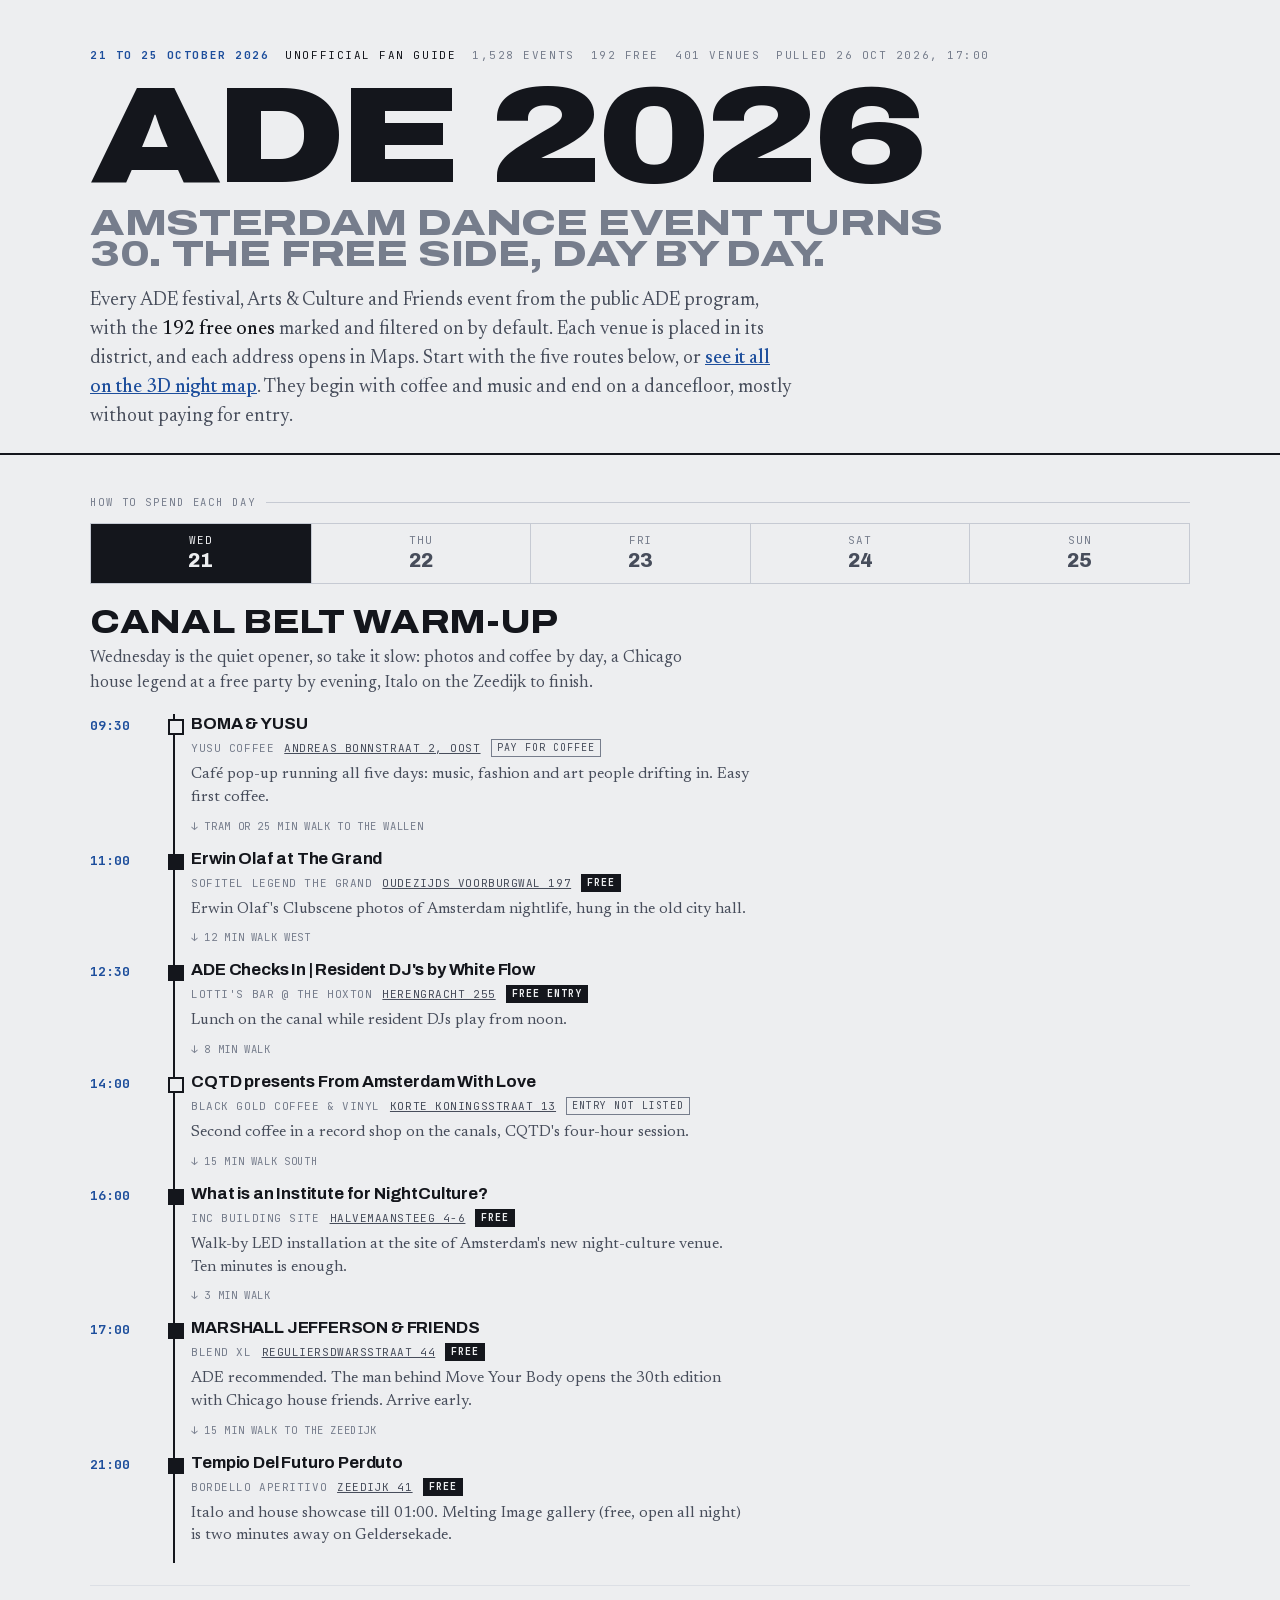
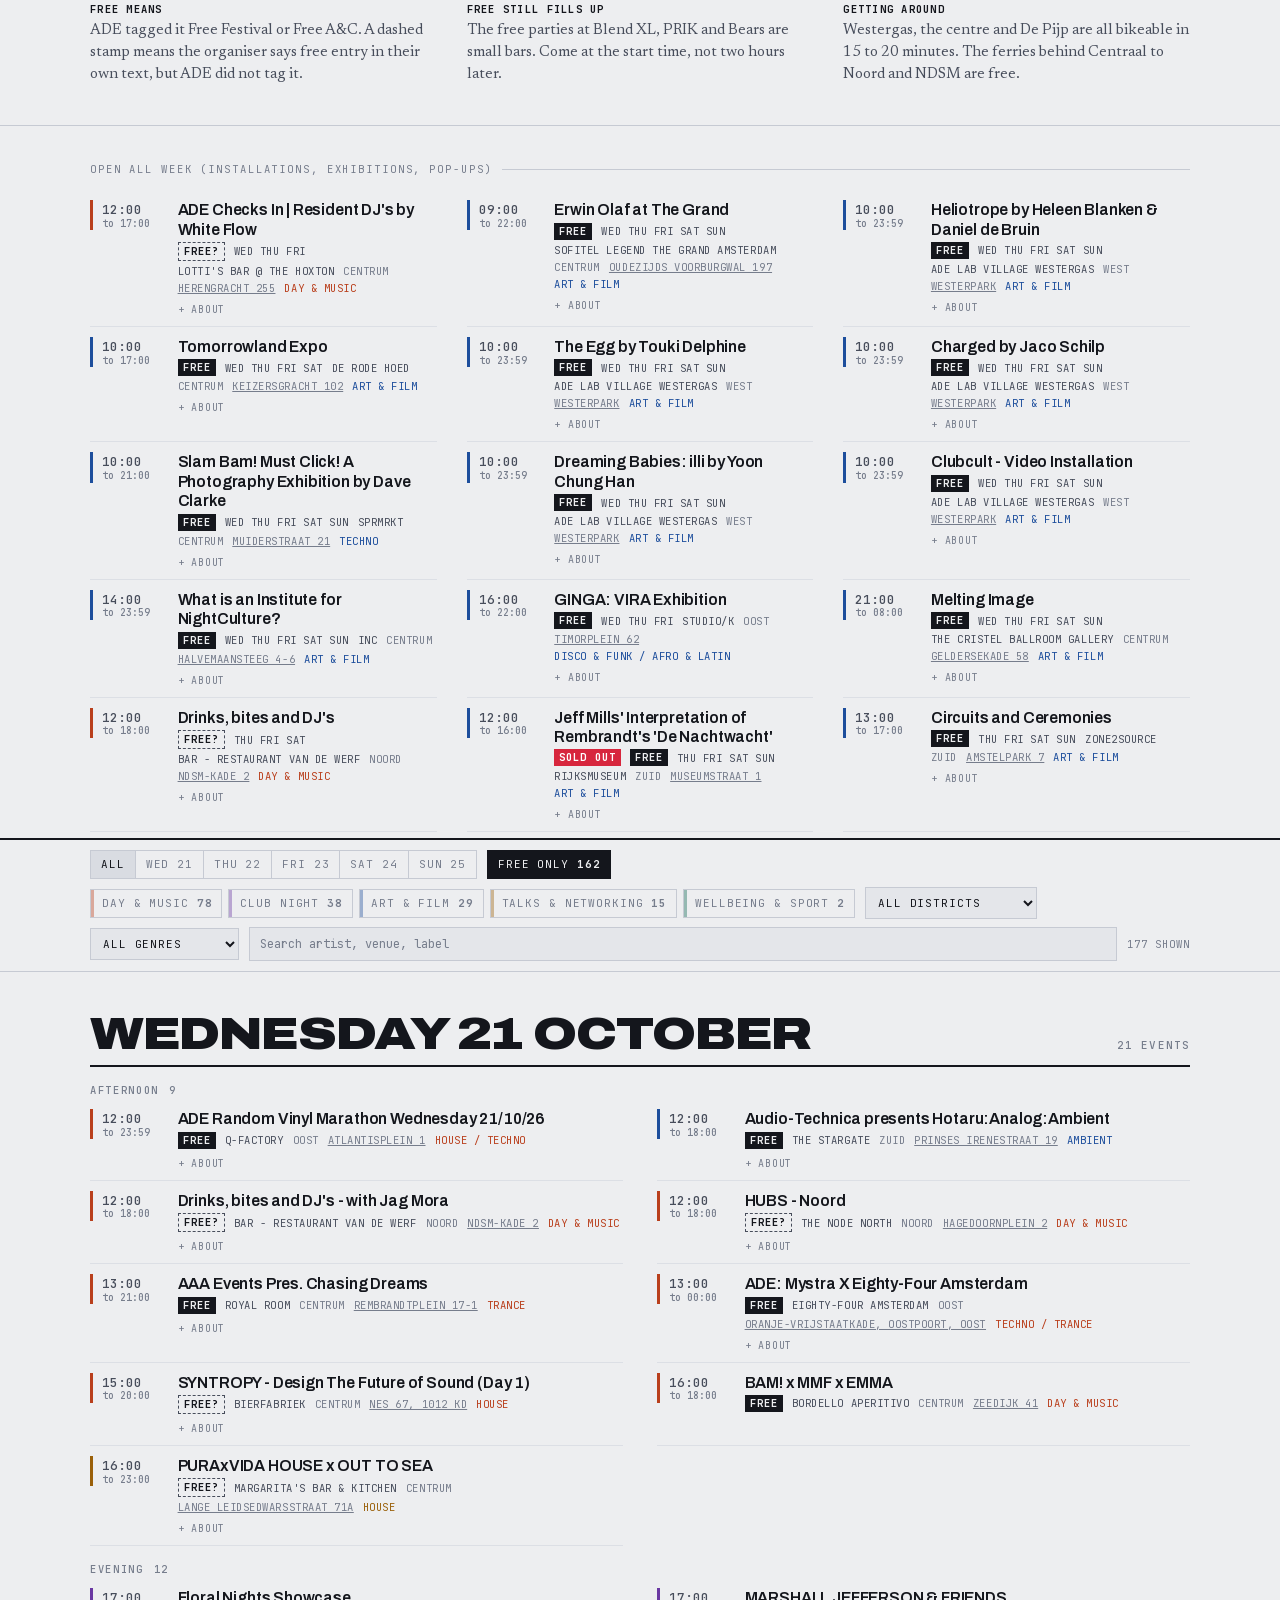
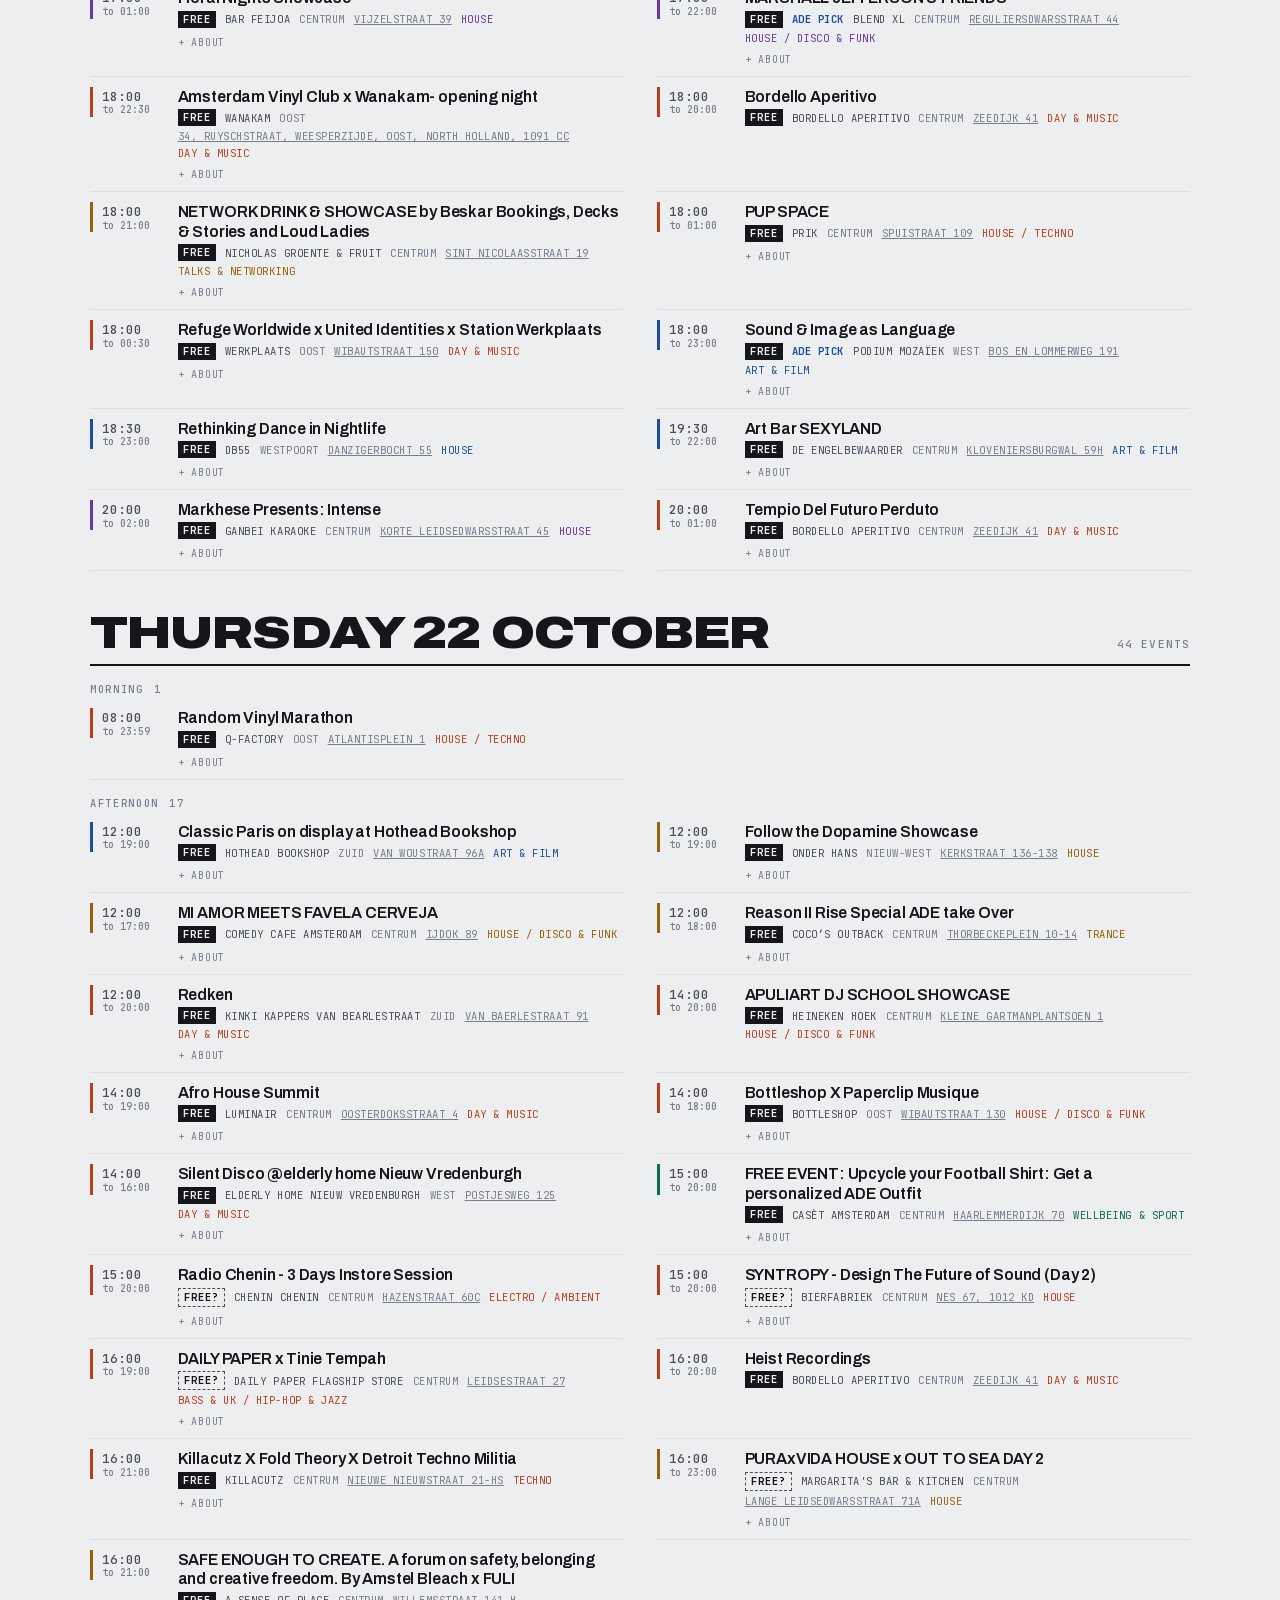
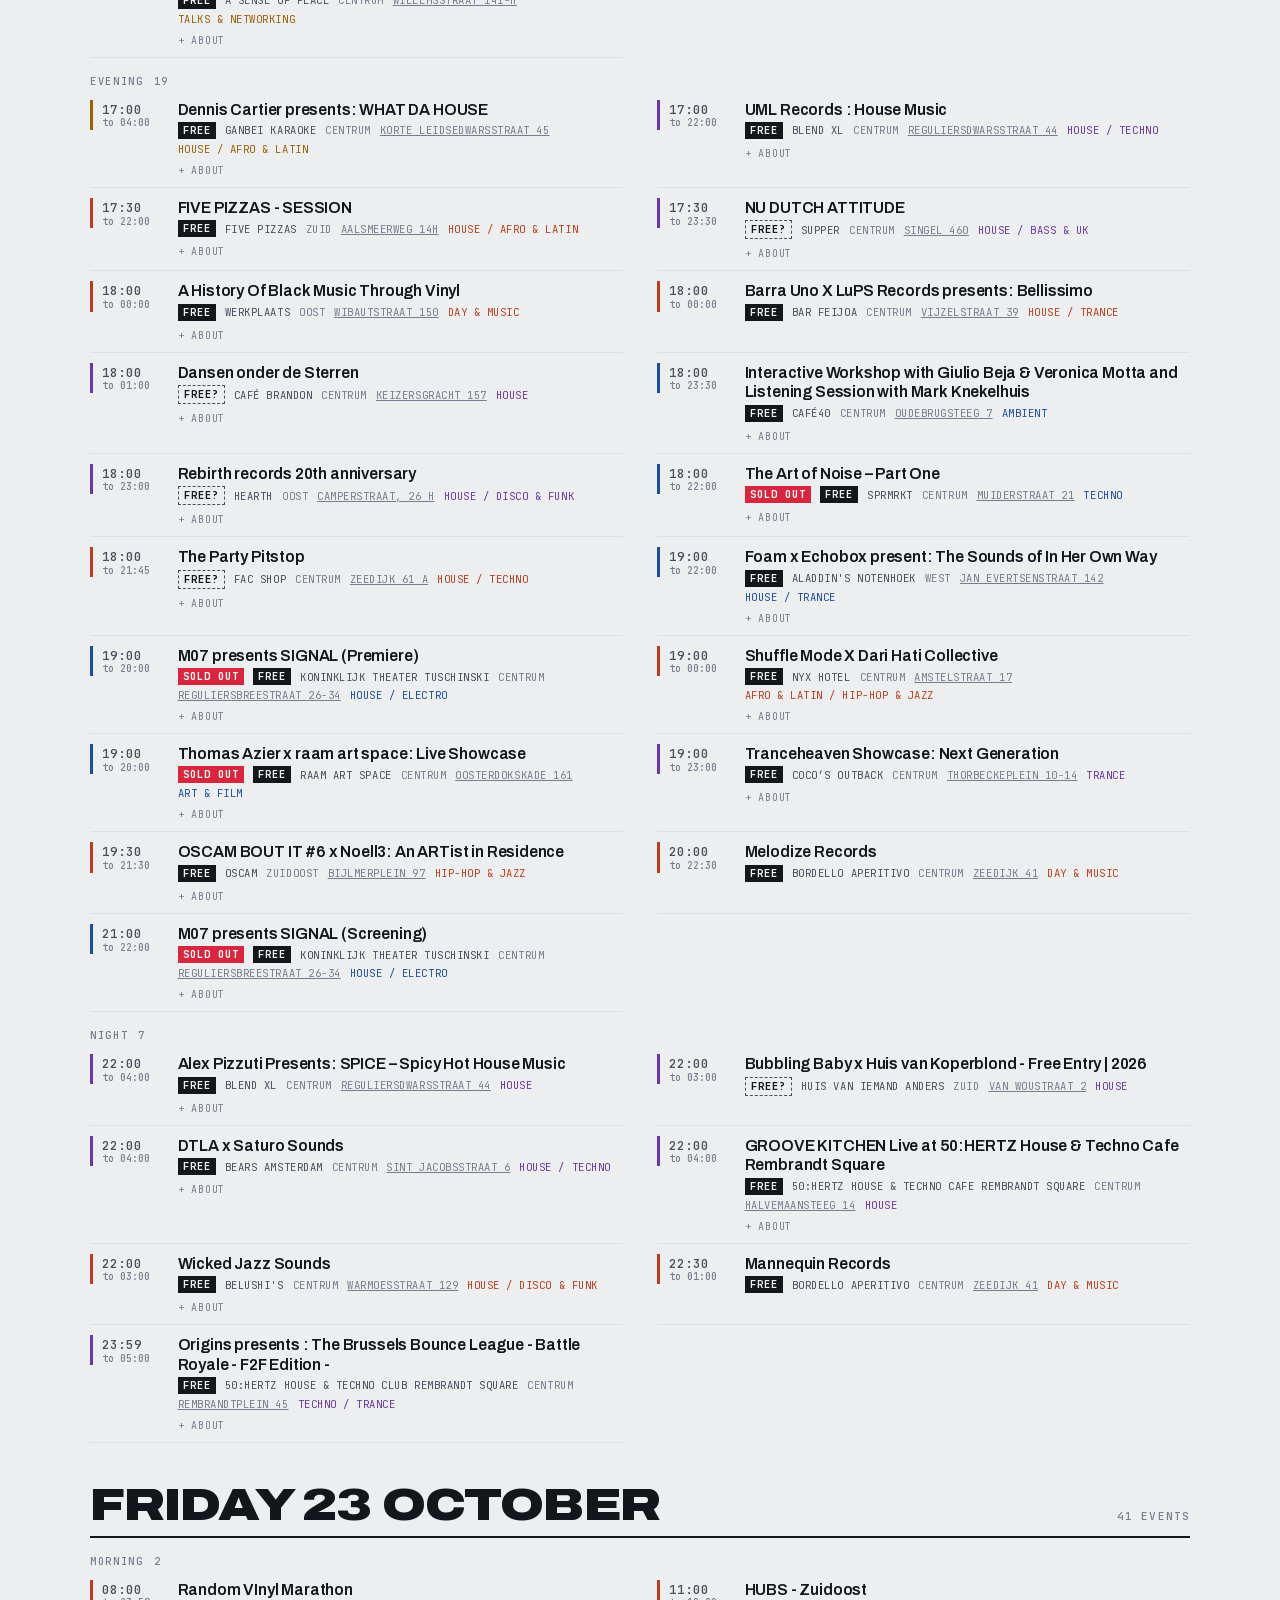
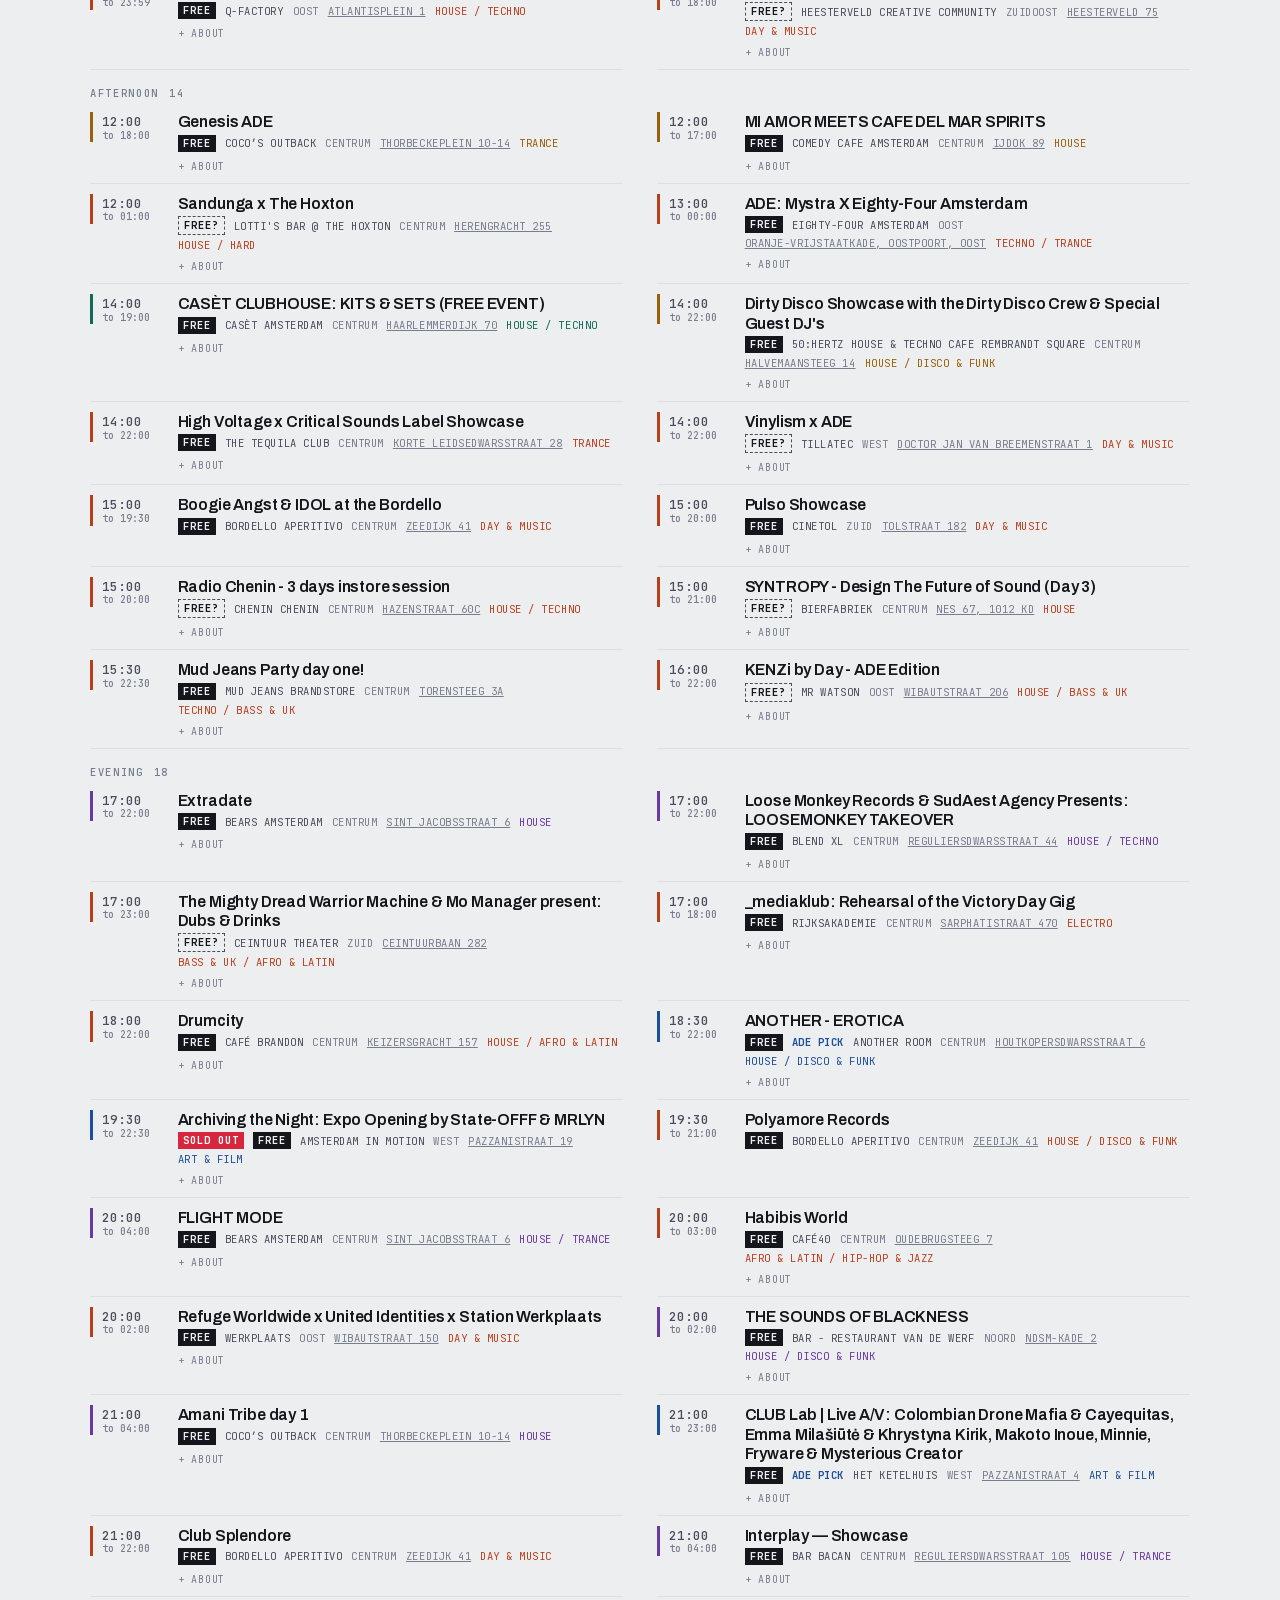
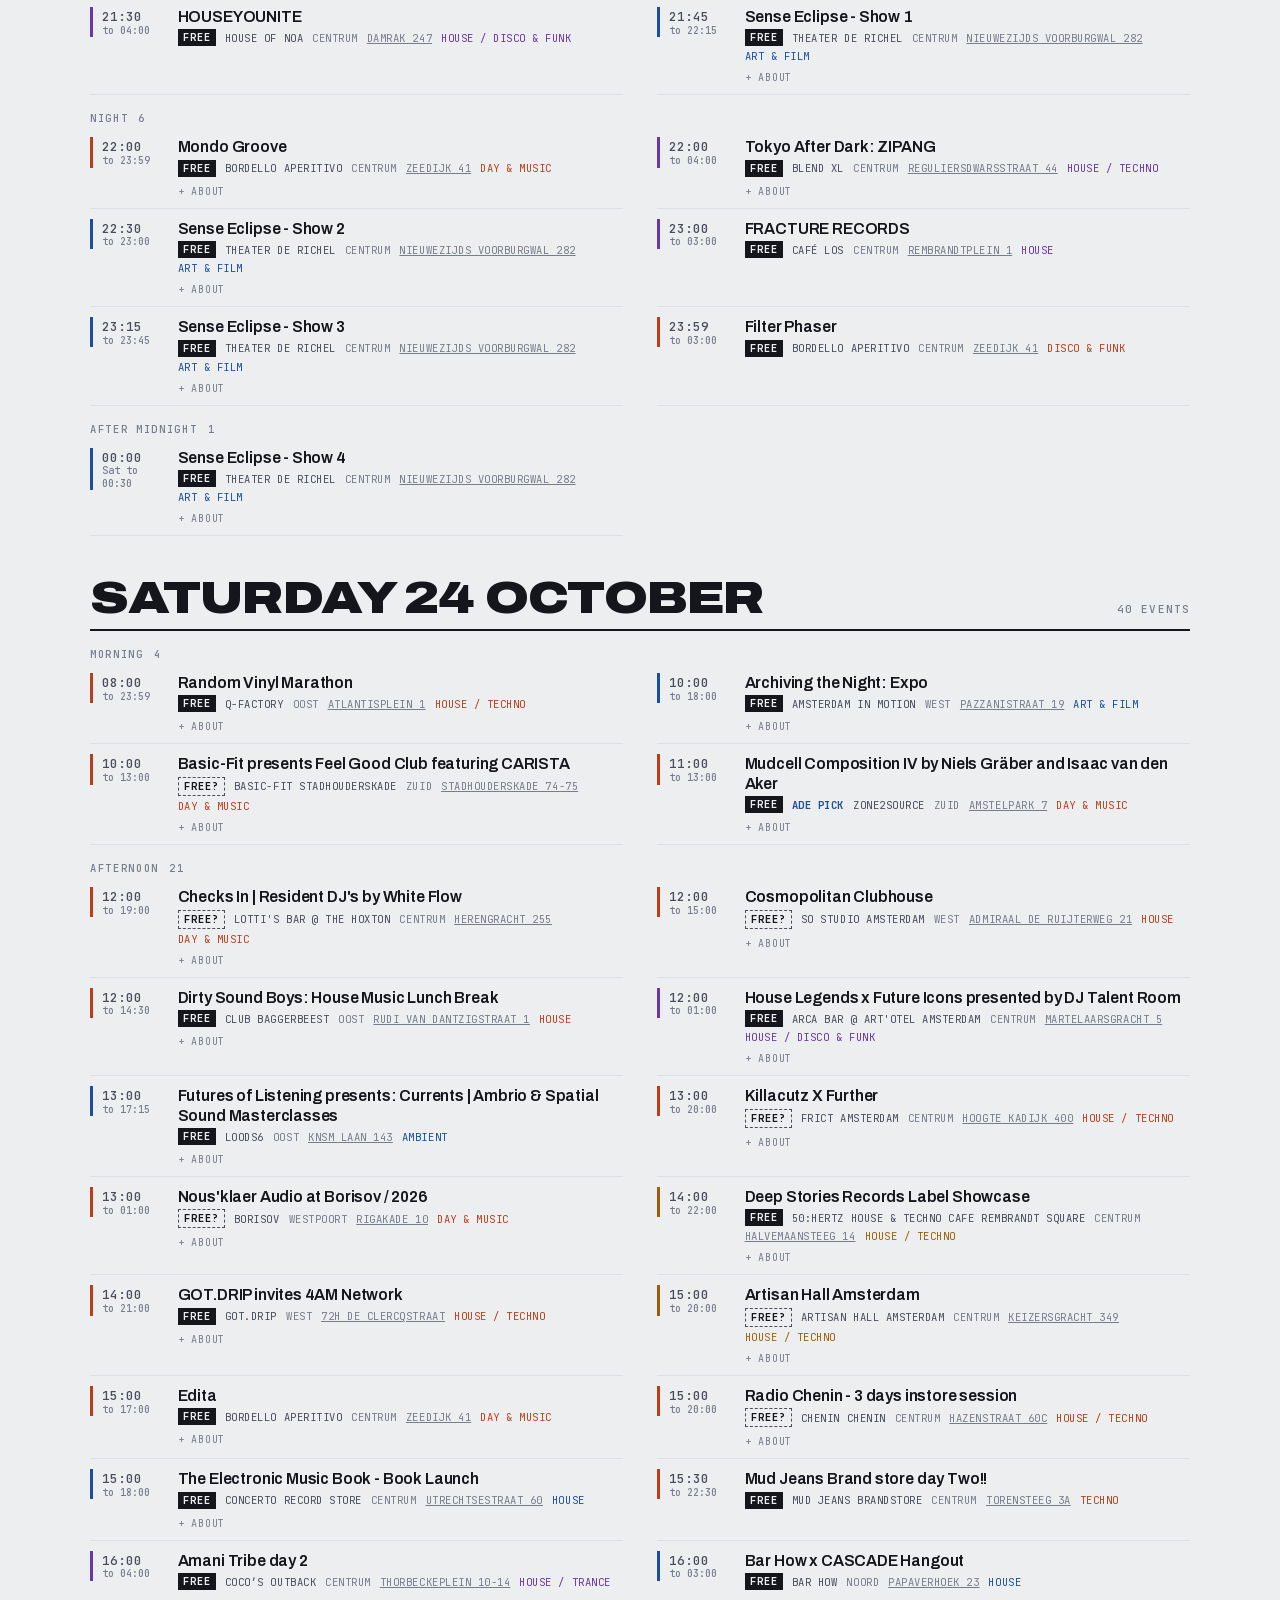
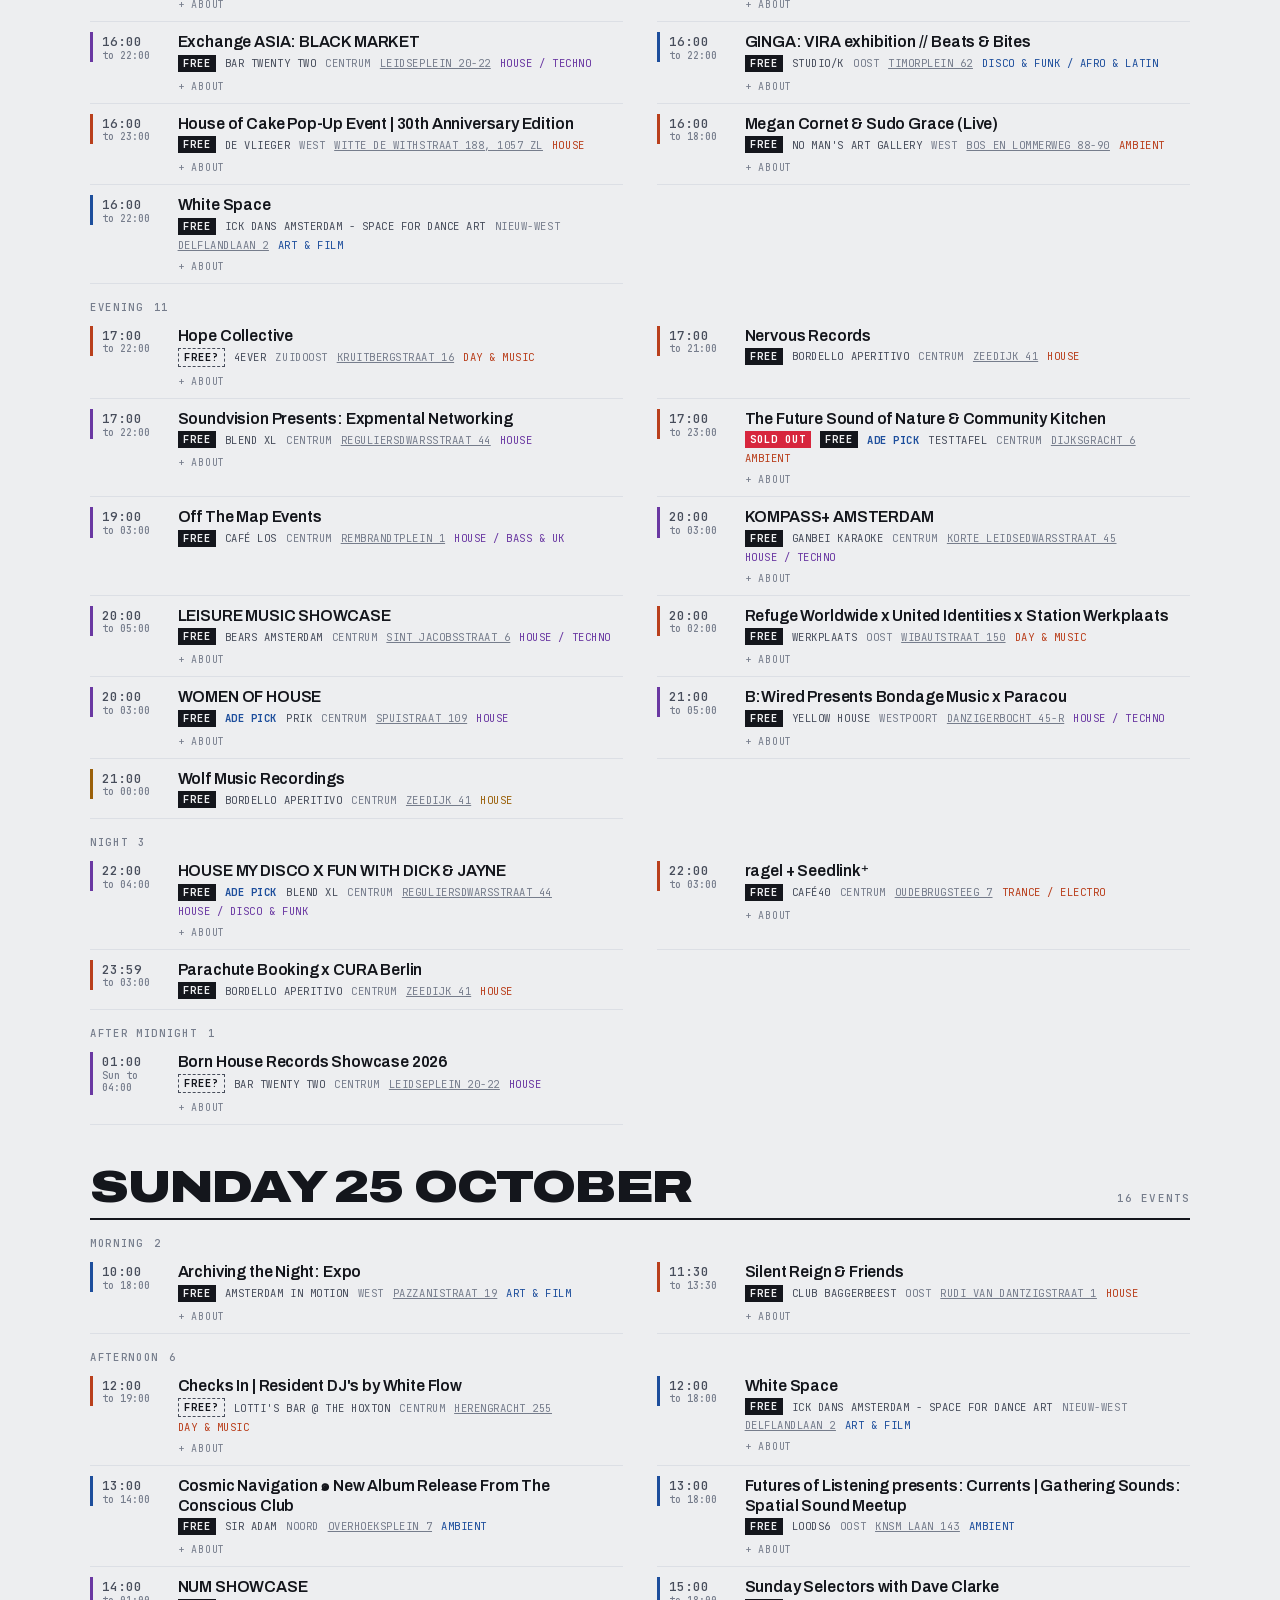
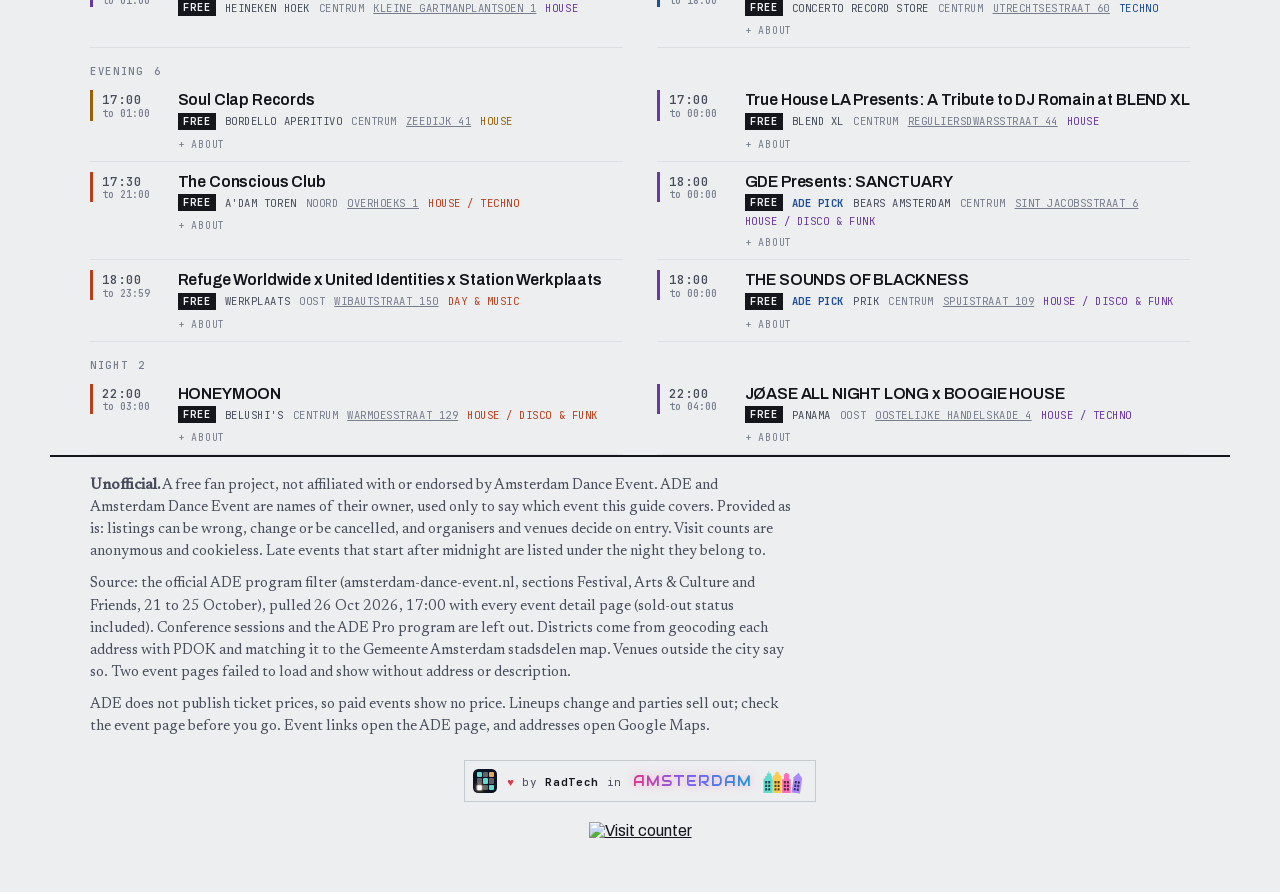
==== commit 2f718a4f: "Program data refresh, 26 Oct 2026, 17:00" ====
--- a/guide/index.html
+++ b/guide/index.html
@@ -195,7 +195,7 @@
 
 <header class="top">
   <div class="wrap">
-    <div class="kicker"><b>21 to 25 October 2026</b><span class="unoff">Unofficial fan guide</span><span>1,528 events</span><span>192 free</span><span>401 venues</span><span>Pulled 26 Oct 2026, 09:11</span></div>
+    <div class="kicker"><b>21 to 25 October 2026</b><span class="unoff">Unofficial fan guide</span><span>1,528 events</span><span>192 free</span><span>401 venues</span><span>Pulled 26 Oct 2026, 17:00</span></div>
     <h1>ADE 2026<span class="sub">Amsterdam Dance Event turns 30. The free side, day by day.</span></h1>
     <p class="standfirst">Every ADE festival, Arts &amp; Culture and Friends event from the public ADE program, with the <b>192 free ones</b> marked and filtered on by default. Each venue is placed in its district, and each address opens in Maps. Start with the five routes below, or <a class="maplink" href="../">see it all on the 3D night map</a>. They begin with coffee and music and end on a dancefloor, mostly without paying for entry.</p>
   </div>
@@ -237,7 +237,7 @@
 
 <footer class="wrap">
   <p><b>Unofficial.</b> A free fan project, not affiliated with or endorsed by Amsterdam Dance Event. ADE and Amsterdam Dance Event are names of their owner, used only to say which event this guide covers. Provided as is: listings can be wrong, change or be cancelled, and organisers and venues decide on entry. Visit counts are anonymous and cookieless. Late events that start after midnight are listed under the night they belong to.</p>
-  <p>Source: the official ADE program filter (amsterdam-dance-event.nl, sections Festival, Arts &amp; Culture and Friends, 21 to 25 October), pulled 26 Oct 2026, 09:11 with every event detail page (sold-out status included). Conference sessions and the ADE Pro program are left out. Districts come from geocoding each address with PDOK and matching it to the Gemeente Amsterdam stadsdelen map. Venues outside the city say so. Two event pages failed to load and show without address or description.</p>
+  <p>Source: the official ADE program filter (amsterdam-dance-event.nl, sections Festival, Arts &amp; Culture and Friends, 21 to 25 October), pulled 26 Oct 2026, 17:00 with every event detail page (sold-out status included). Conference sessions and the ADE Pro program are left out. Districts come from geocoding each address with PDOK and matching it to the Gemeente Amsterdam stadsdelen map. Venues outside the city say so. Two event pages failed to load and show without address or description.</p>
   <p>ADE does not publish ticket prices, so paid events show no price. Lineups change and parties sell out; check the event page before you go. Event links open the ADE page, and addresses open Google Maps.</p>
   <a class="rt" href="https://radtech.nl" target="_blank" rel="noopener"><rt-logo mode="beat" size="24" plate aria-hidden="true"></rt-logo><span><span class="heart">&#9829;</span> by <b>RadTech</b> in <em class="city">Amsterdam</em></span><svg class="grachten" viewBox="0 0 46 27" aria-hidden="true"><path fill="#5FDDCF" d="M0 27V10h2V7h2V4h2V1.5h1V4h2v3h1v3h1v17z"/><path fill="#FFCB4D" d="M11 27V9q0-3 2.2-3 .6-4 2.8-4t2.8 4Q21 6 21 9v18z"/><path fill="#FF6BB5" d="M22 27V11h2V5h1.5V3.5h3V5H30v6h2v16z"/><g transform="rotate(8 38 27)"><path fill="#A98BFF" d="M33 27V9l5-6 5 6v18z"/></g><g fill="rgba(11,13,18,.72)"><rect x="2.0" y="13.0" width="2.4" height="2.8" rx=".4"/><rect x="5.6" y="13.0" width="2.4" height="2.8" rx=".4"/><rect x="2.0" y="17.2" width="2.4" height="2.8" rx=".4"/><rect x="5.6" y="17.2" width="2.4" height="2.8" rx=".4"/><rect x="2.0" y="21.4" width="2.4" height="2.8" rx=".4"/><rect x="5.6" y="21.4" width="2.4" height="2.8" rx=".4"/><rect x="13.0" y="13.0" width="2.4" height="2.8" rx=".4"/><rect x="16.6" y="13.0" width="2.4" height="2.8" rx=".4"/><rect x="13.0" y="17.2" width="2.4" height="2.8" rx=".4"/><rect x="16.6" y="17.2" width="2.4" height="2.8" rx=".4"/><rect x="13.0" y="21.4" width="2.4" height="2.8" rx=".4"/><rect x="16.6" y="21.4" width="2.4" height="2.8" rx=".4"/><rect x="24.0" y="13.0" width="2.4" height="2.8" rx=".4"/><rect x="27.6" y="13.0" width="2.4" height="2.8" rx=".4"/><rect x="24.0" y="17.2" width="2.4" height="2.8" rx=".4"/><rect x="27.6" y="17.2" width="2.4" height="2.8" rx=".4"/><rect x="24.0" y="21.4" width="2.4" height="2.8" rx=".4"/><rect x="27.6" y="21.4" width="2.4" height="2.8" rx=".4"/><g transform="rotate(8 38 27)"><rect x="35.0" y="13.0" width="2.4" height="2.8" rx=".4"/><rect x="38.6" y="13.0" width="2.4" height="2.8" rx=".4"/><rect x="35.0" y="17.2" width="2.4" height="2.8" rx=".4"/><rect x="38.6" y="17.2" width="2.4" height="2.8" rx=".4"/><rect x="35.0" y="21.4" width="2.4" height="2.8" rx=".4"/><rect x="38.6" y="21.4" width="2.4" height="2.8" rx=".4"/></g></g></svg></a>
   <div class="hits"><a class="hits" href="https://hits.sh/radtech-solutions.github.io/ade-2026/guide/" target="_blank" rel="noopener" title="Anonymous visit counter"><img src="https://hits.sh/radtech-solutions.github.io/ade-2026/guide.svg?label=visits&amp;color=5FDDCF&amp;labelColor=0B1322&amp;style=flat-square" alt="Visit counter"></a></div>
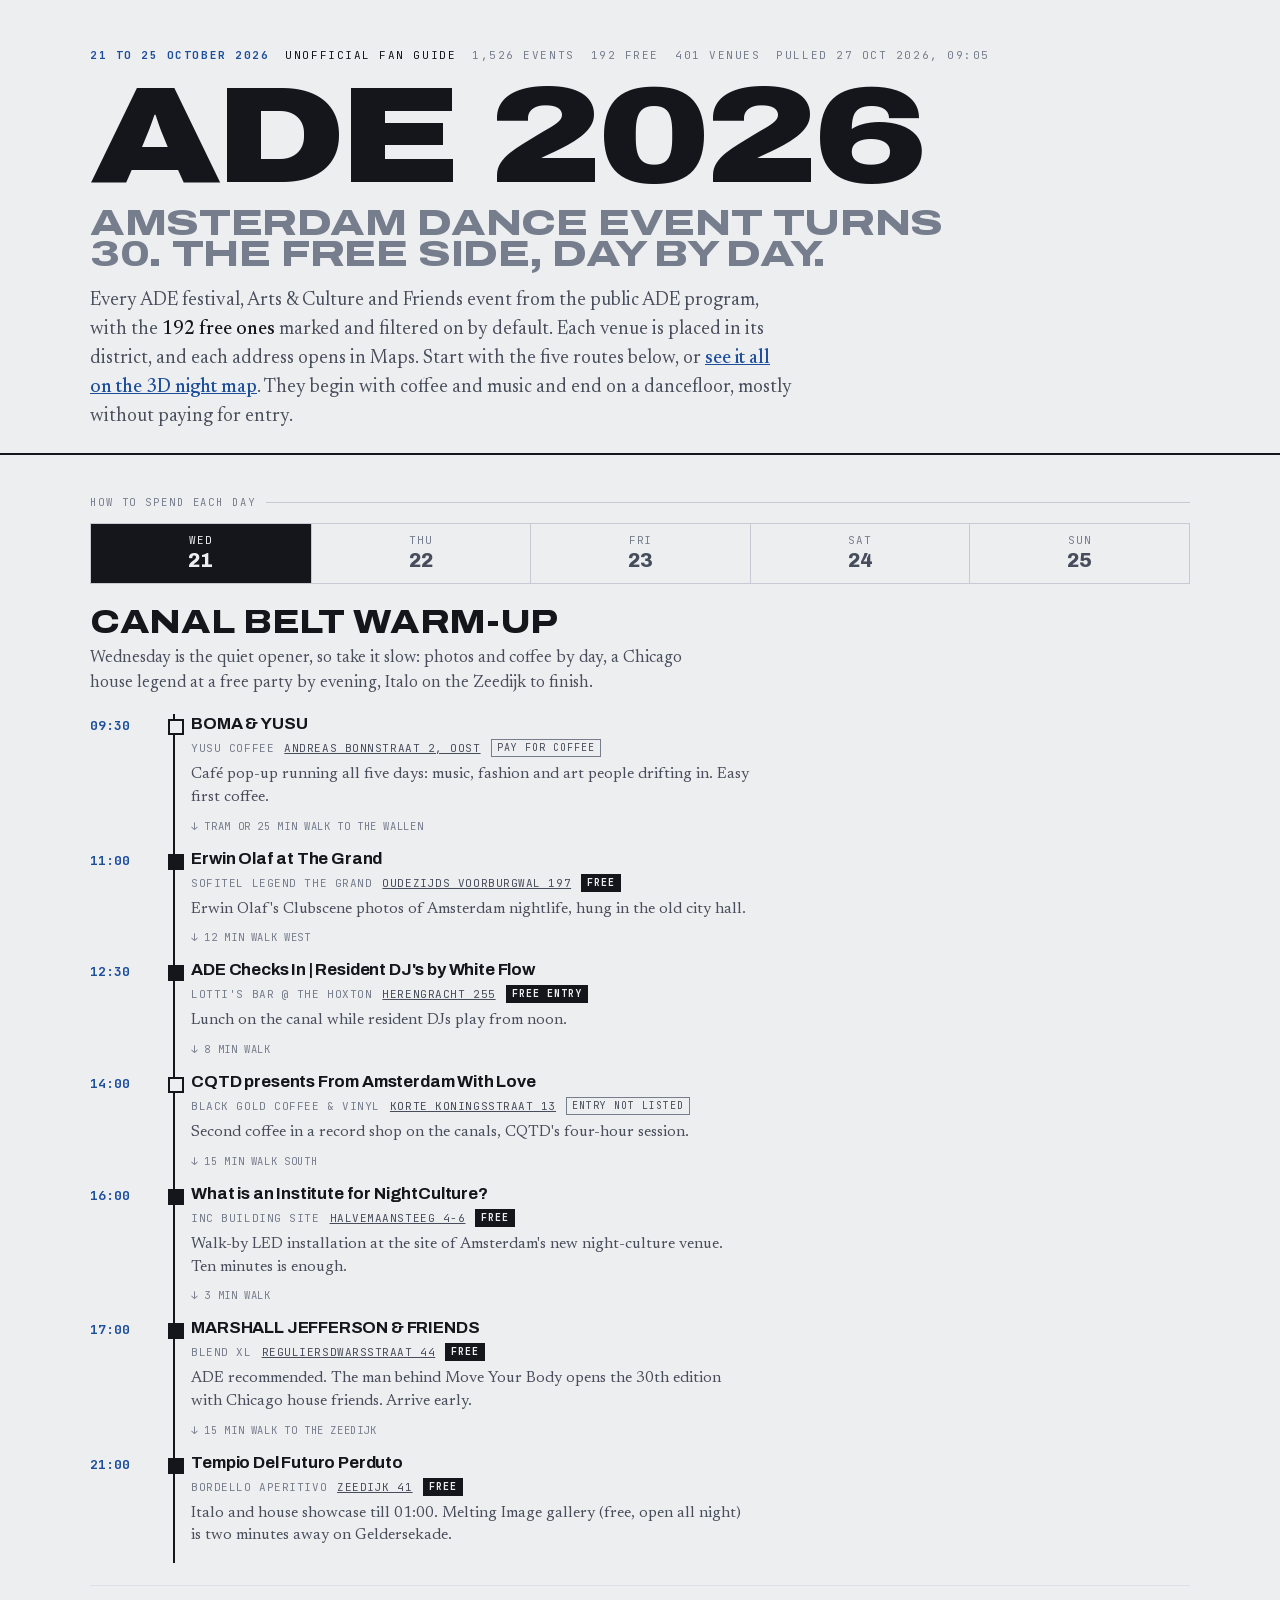
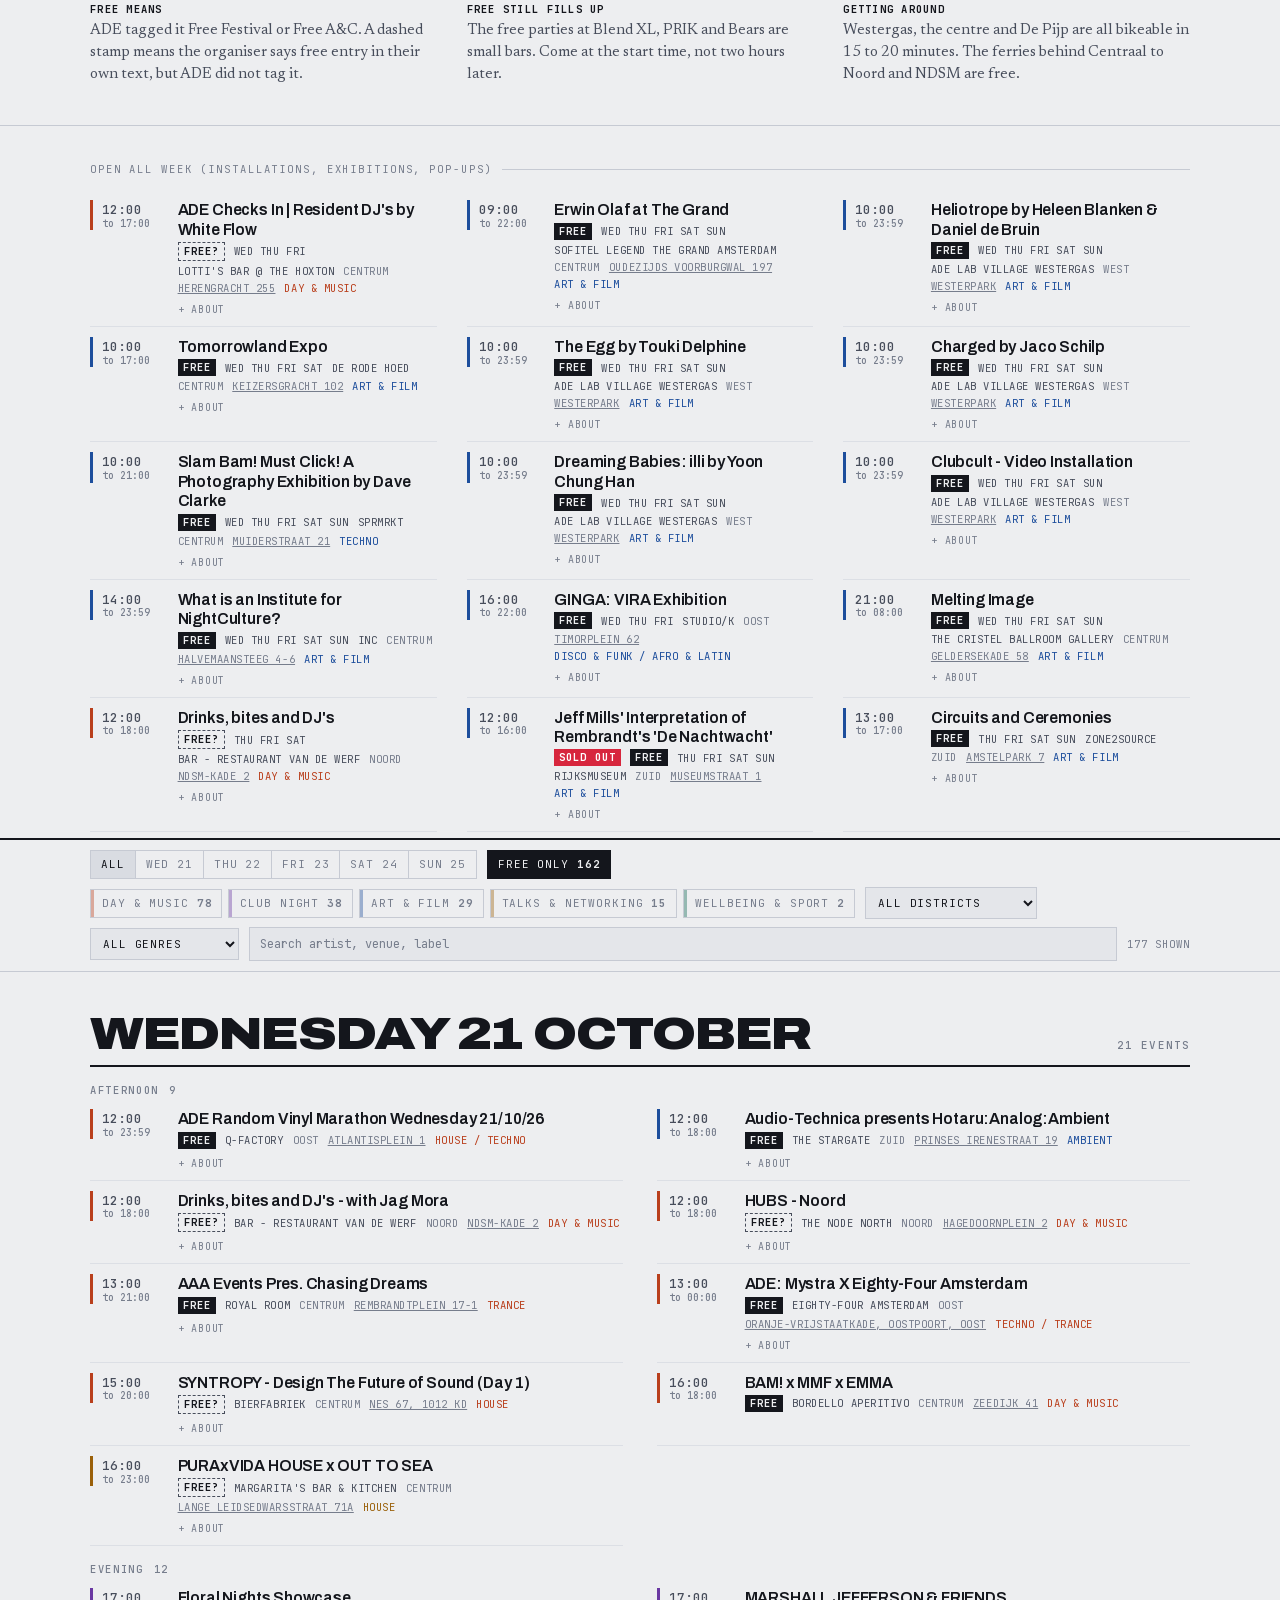
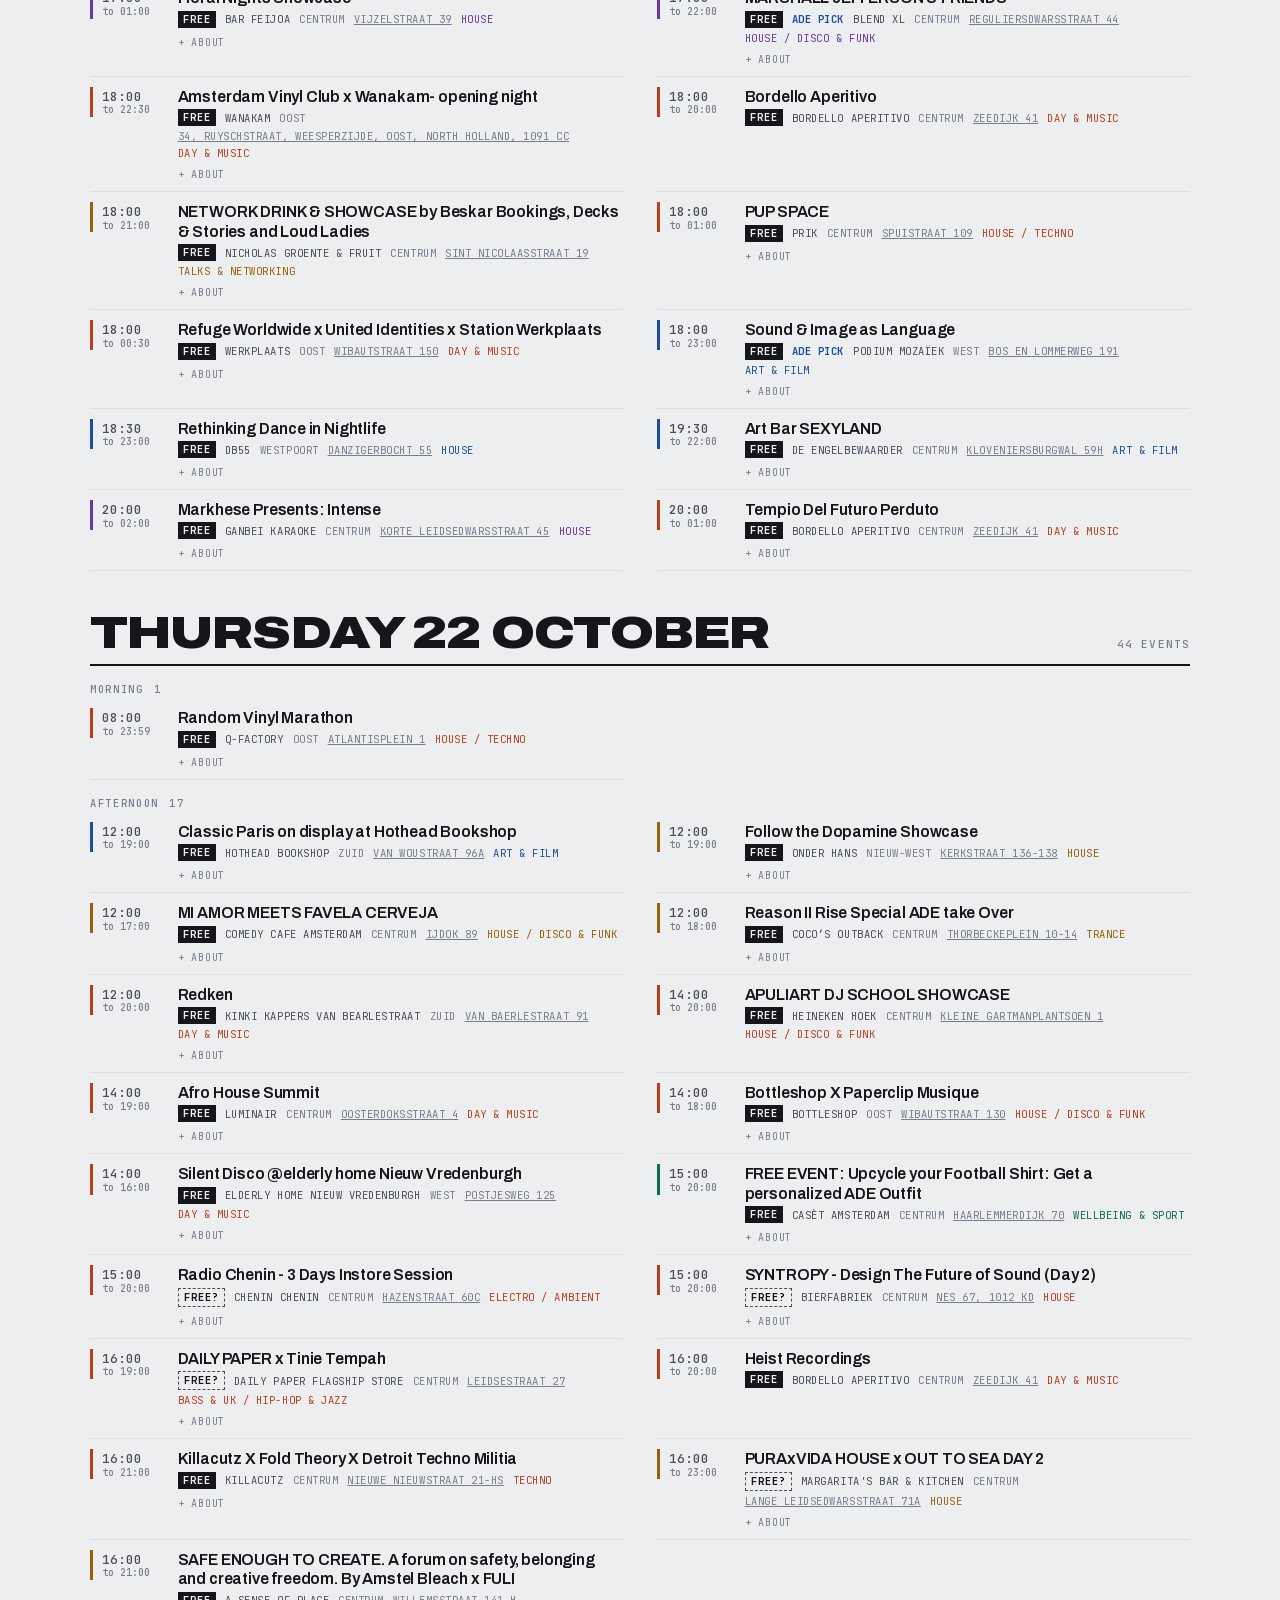
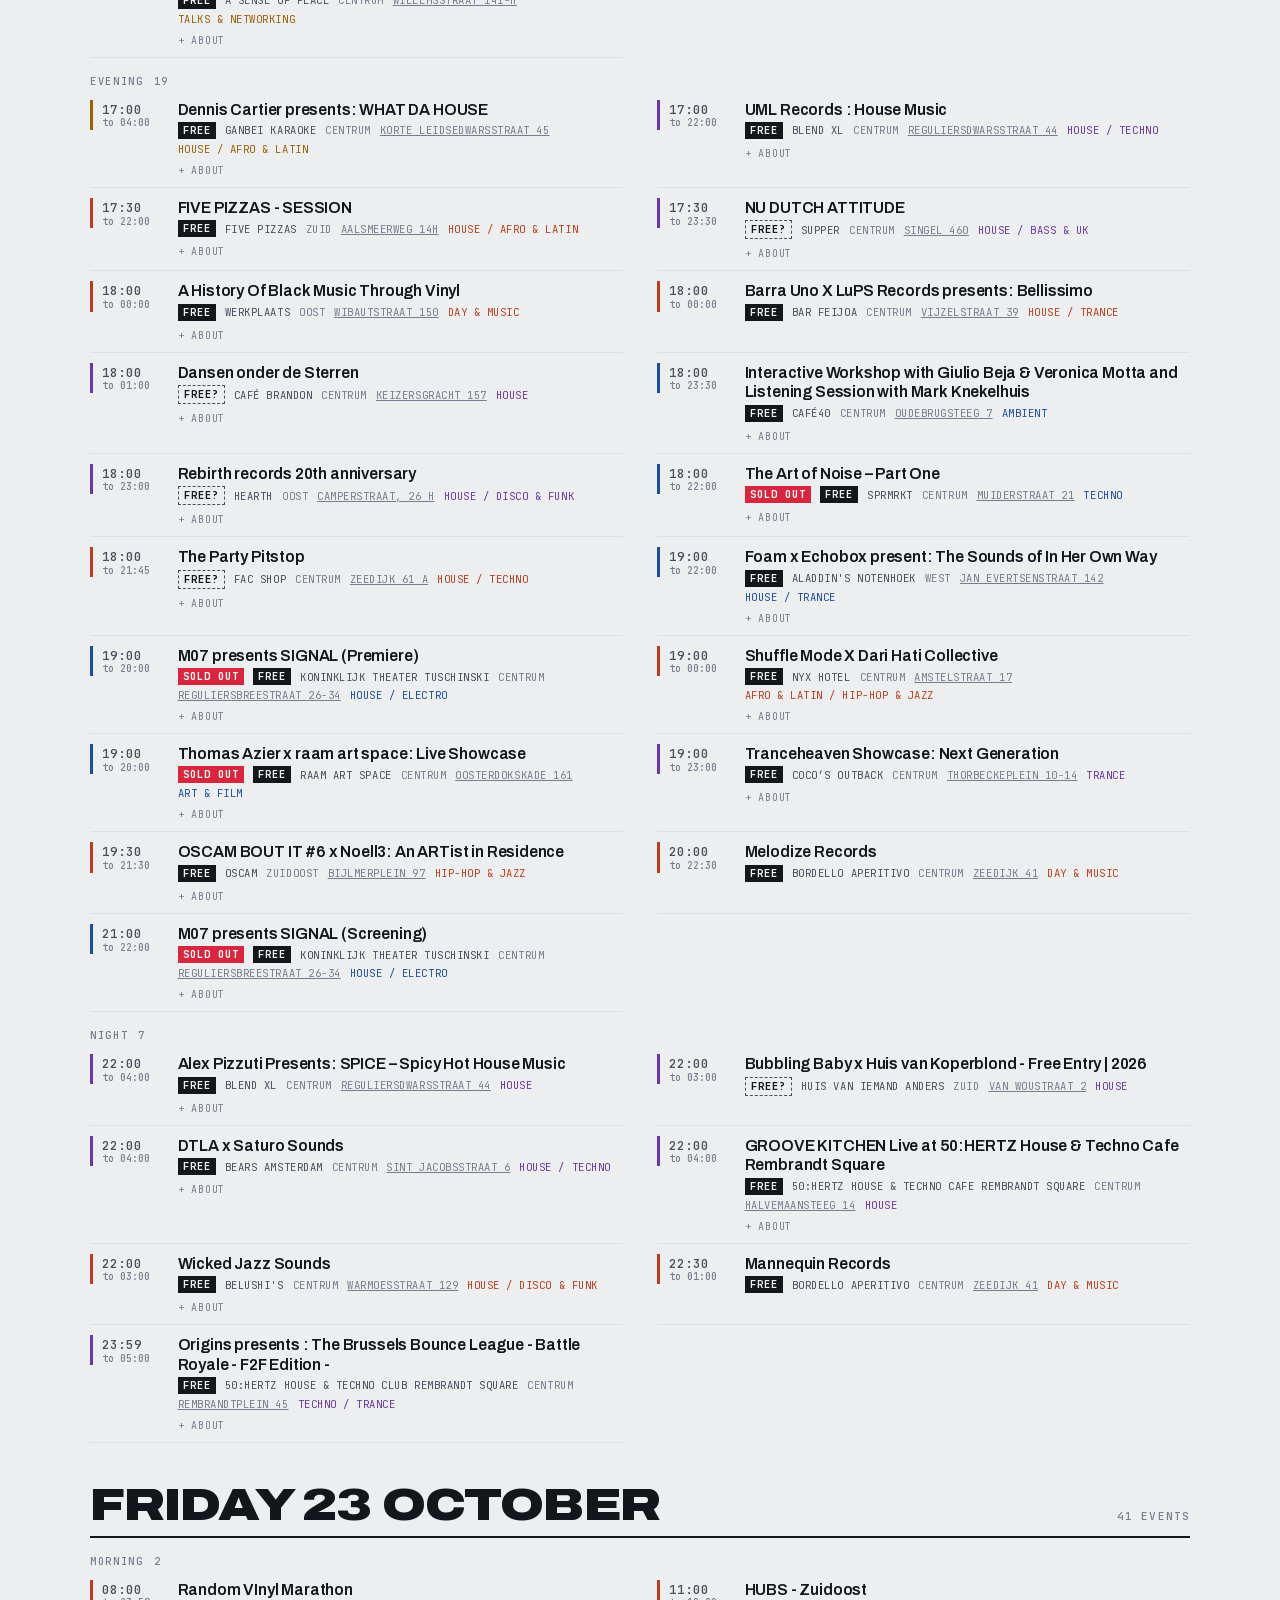
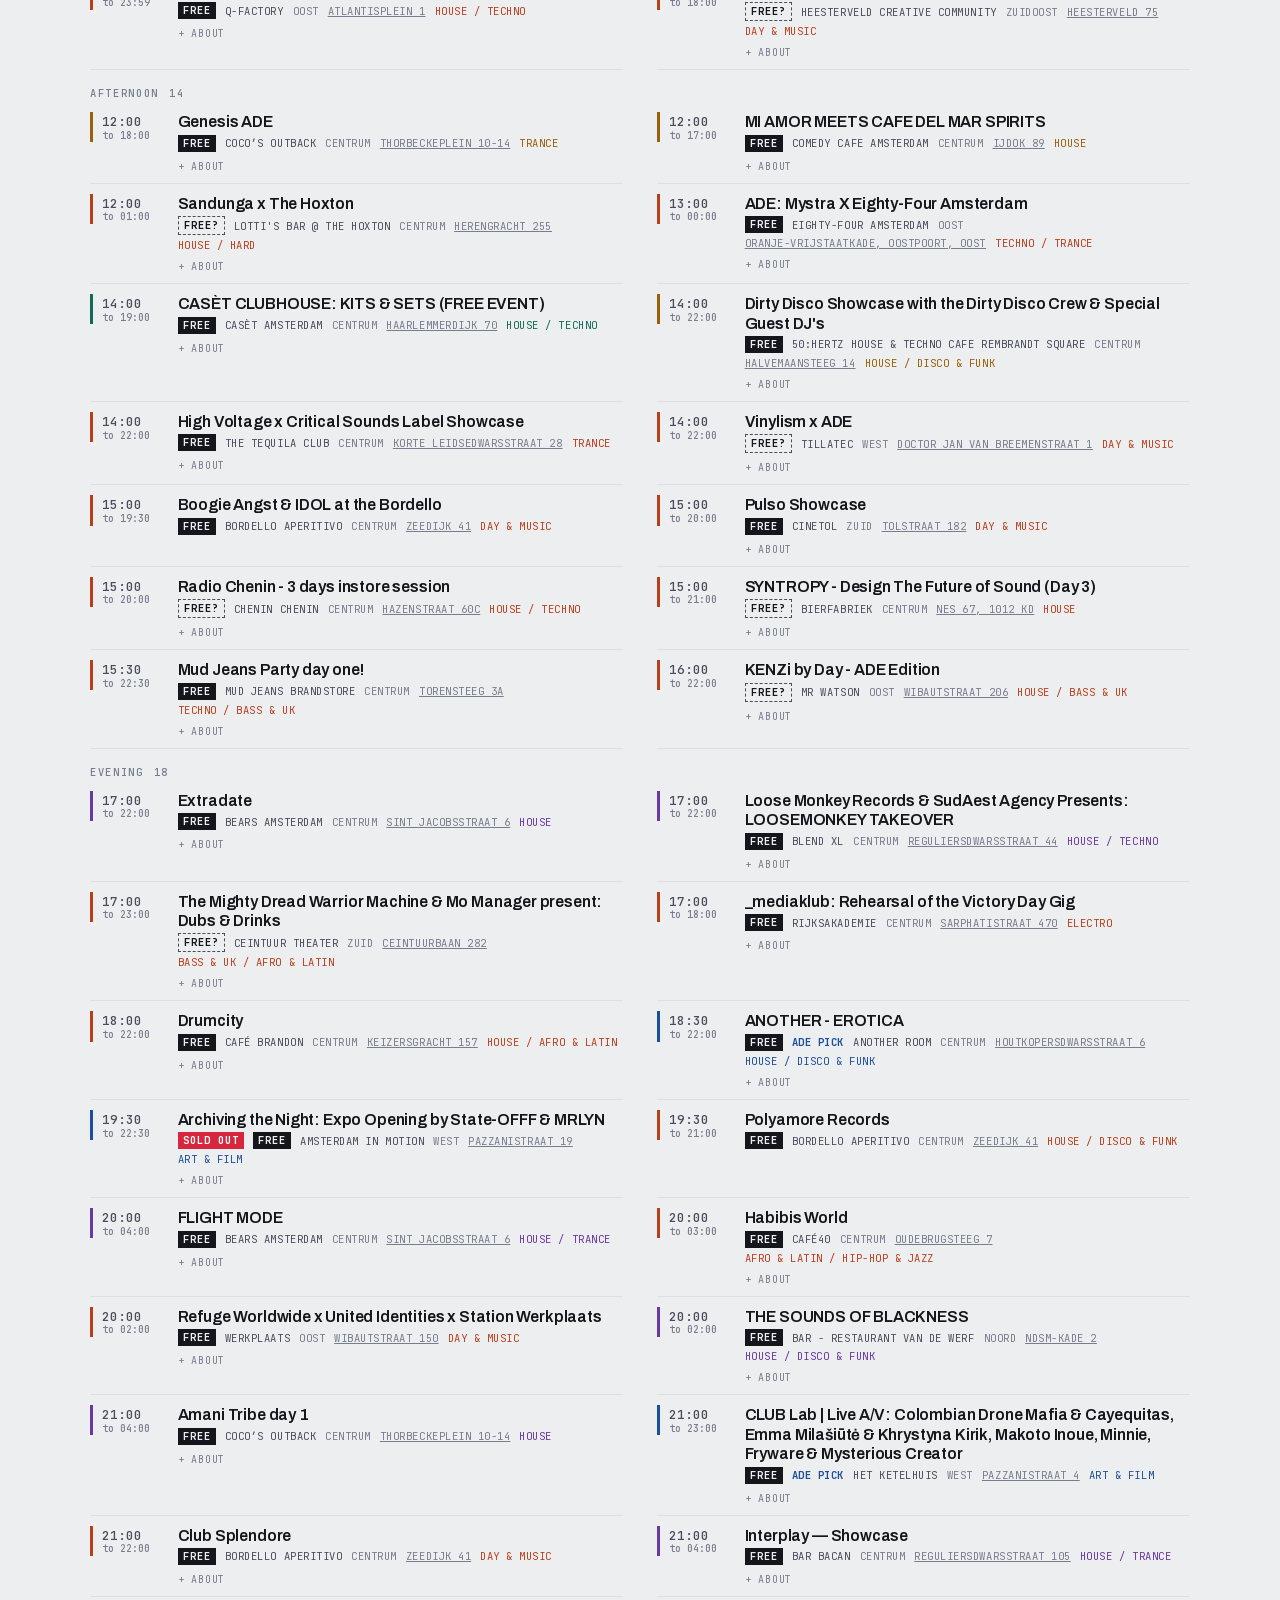
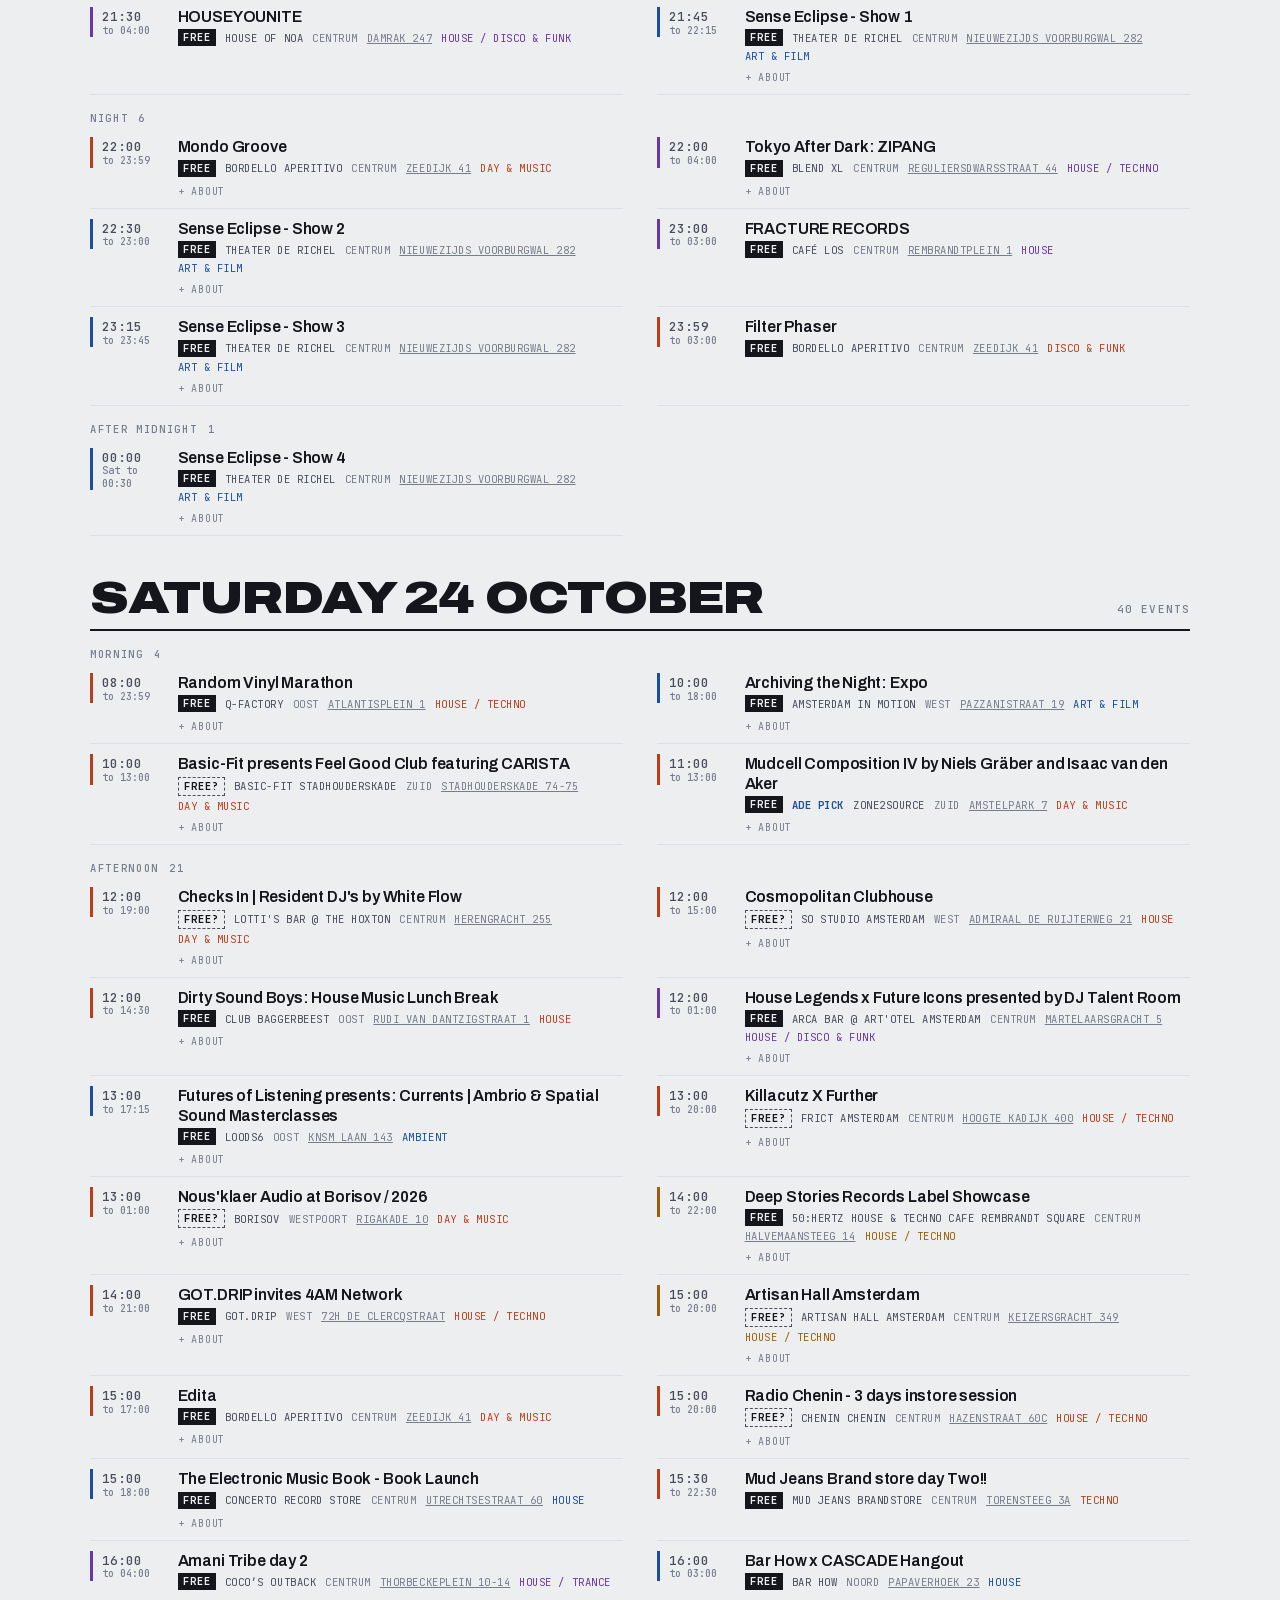
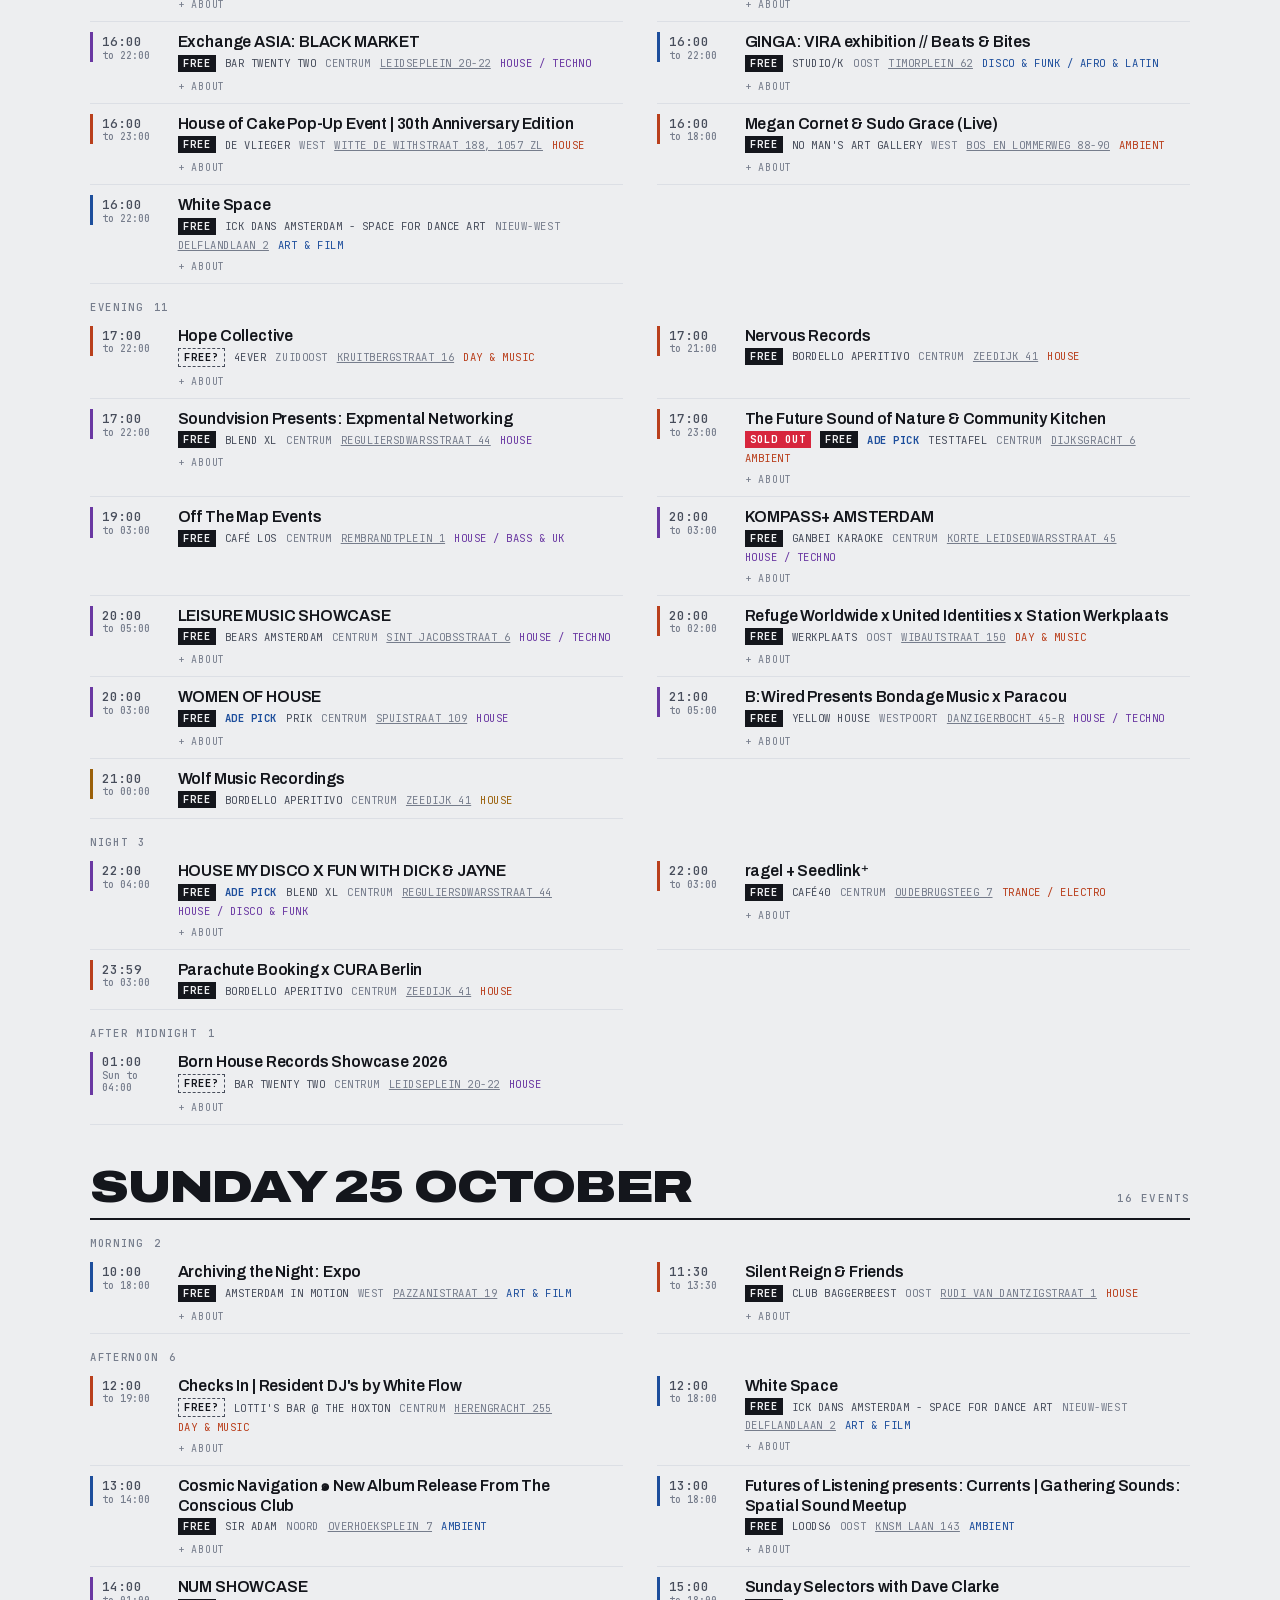
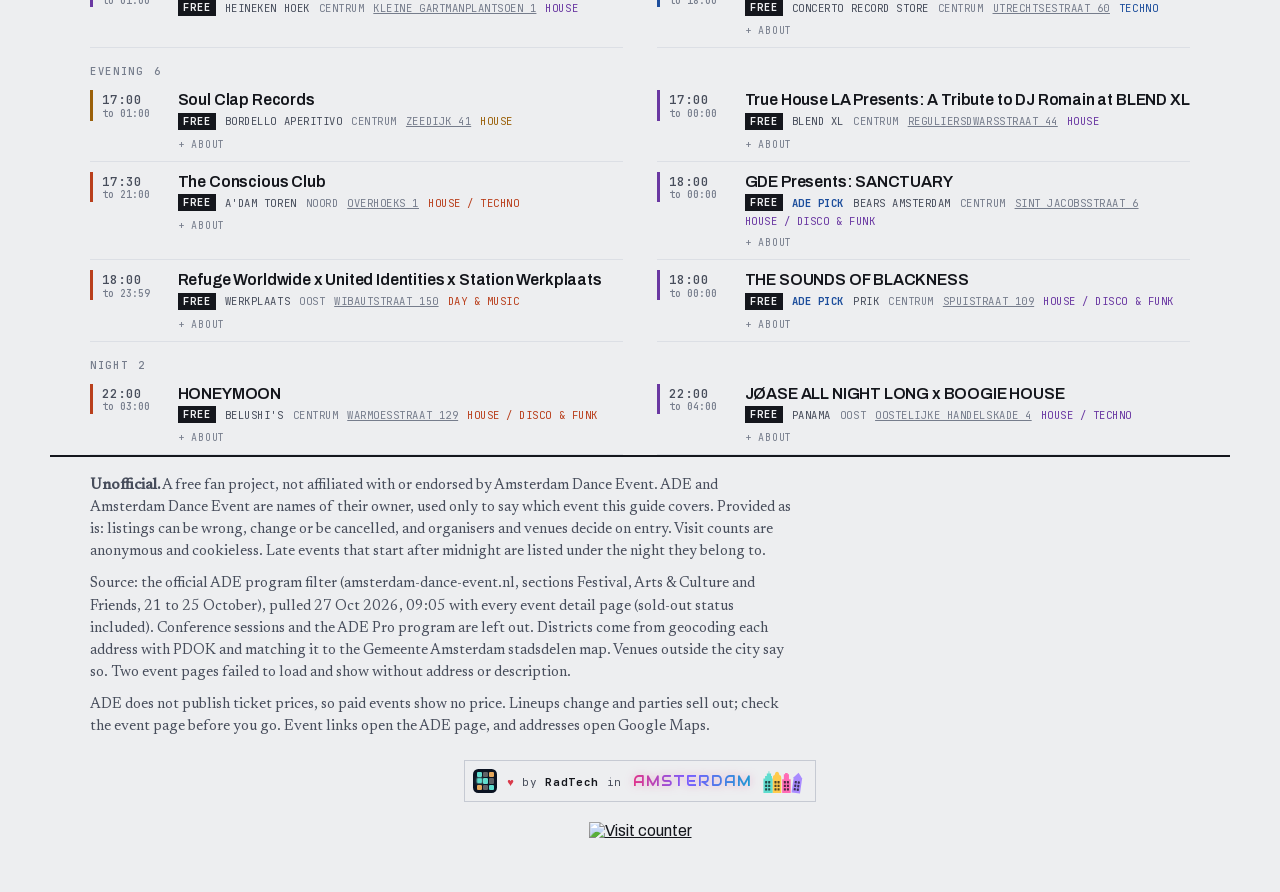
==== commit c89d0651: "Program data refresh, 27 Oct 2026, 09:05" ====
--- a/guide/index.html
+++ b/guide/index.html
@@ -195,7 +195,7 @@
 
 <header class="top">
   <div class="wrap">
-    <div class="kicker"><b>21 to 25 October 2026</b><span class="unoff">Unofficial fan guide</span><span>1,528 events</span><span>192 free</span><span>401 venues</span><span>Pulled 26 Oct 2026, 17:00</span></div>
+    <div class="kicker"><b>21 to 25 October 2026</b><span class="unoff">Unofficial fan guide</span><span>1,526 events</span><span>192 free</span><span>401 venues</span><span>Pulled 27 Oct 2026, 09:05</span></div>
     <h1>ADE 2026<span class="sub">Amsterdam Dance Event turns 30. The free side, day by day.</span></h1>
     <p class="standfirst">Every ADE festival, Arts &amp; Culture and Friends event from the public ADE program, with the <b>192 free ones</b> marked and filtered on by default. Each venue is placed in its district, and each address opens in Maps. Start with the five routes below, or <a class="maplink" href="../">see it all on the 3D night map</a>. They begin with coffee and music and end on a dancefloor, mostly without paying for entry.</p>
   </div>
@@ -237,7 +237,7 @@
 
 <footer class="wrap">
   <p><b>Unofficial.</b> A free fan project, not affiliated with or endorsed by Amsterdam Dance Event. ADE and Amsterdam Dance Event are names of their owner, used only to say which event this guide covers. Provided as is: listings can be wrong, change or be cancelled, and organisers and venues decide on entry. Visit counts are anonymous and cookieless. Late events that start after midnight are listed under the night they belong to.</p>
-  <p>Source: the official ADE program filter (amsterdam-dance-event.nl, sections Festival, Arts &amp; Culture and Friends, 21 to 25 October), pulled 26 Oct 2026, 17:00 with every event detail page (sold-out status included). Conference sessions and the ADE Pro program are left out. Districts come from geocoding each address with PDOK and matching it to the Gemeente Amsterdam stadsdelen map. Venues outside the city say so. Two event pages failed to load and show without address or description.</p>
+  <p>Source: the official ADE program filter (amsterdam-dance-event.nl, sections Festival, Arts &amp; Culture and Friends, 21 to 25 October), pulled 27 Oct 2026, 09:05 with every event detail page (sold-out status included). Conference sessions and the ADE Pro program are left out. Districts come from geocoding each address with PDOK and matching it to the Gemeente Amsterdam stadsdelen map. Venues outside the city say so. Two event pages failed to load and show without address or description.</p>
   <p>ADE does not publish ticket prices, so paid events show no price. Lineups change and parties sell out; check the event page before you go. Event links open the ADE page, and addresses open Google Maps.</p>
   <a class="rt" href="https://radtech.nl" target="_blank" rel="noopener"><rt-logo mode="beat" size="24" plate aria-hidden="true"></rt-logo><span><span class="heart">&#9829;</span> by <b>RadTech</b> in <em class="city">Amsterdam</em></span><svg class="grachten" viewBox="0 0 46 27" aria-hidden="true"><path fill="#5FDDCF" d="M0 27V10h2V7h2V4h2V1.5h1V4h2v3h1v3h1v17z"/><path fill="#FFCB4D" d="M11 27V9q0-3 2.2-3 .6-4 2.8-4t2.8 4Q21 6 21 9v18z"/><path fill="#FF6BB5" d="M22 27V11h2V5h1.5V3.5h3V5H30v6h2v16z"/><g transform="rotate(8 38 27)"><path fill="#A98BFF" d="M33 27V9l5-6 5 6v18z"/></g><g fill="rgba(11,13,18,.72)"><rect x="2.0" y="13.0" width="2.4" height="2.8" rx=".4"/><rect x="5.6" y="13.0" width="2.4" height="2.8" rx=".4"/><rect x="2.0" y="17.2" width="2.4" height="2.8" rx=".4"/><rect x="5.6" y="17.2" width="2.4" height="2.8" rx=".4"/><rect x="2.0" y="21.4" width="2.4" height="2.8" rx=".4"/><rect x="5.6" y="21.4" width="2.4" height="2.8" rx=".4"/><rect x="13.0" y="13.0" width="2.4" height="2.8" rx=".4"/><rect x="16.6" y="13.0" width="2.4" height="2.8" rx=".4"/><rect x="13.0" y="17.2" width="2.4" height="2.8" rx=".4"/><rect x="16.6" y="17.2" width="2.4" height="2.8" rx=".4"/><rect x="13.0" y="21.4" width="2.4" height="2.8" rx=".4"/><rect x="16.6" y="21.4" width="2.4" height="2.8" rx=".4"/><rect x="24.0" y="13.0" width="2.4" height="2.8" rx=".4"/><rect x="27.6" y="13.0" width="2.4" height="2.8" rx=".4"/><rect x="24.0" y="17.2" width="2.4" height="2.8" rx=".4"/><rect x="27.6" y="17.2" width="2.4" height="2.8" rx=".4"/><rect x="24.0" y="21.4" width="2.4" height="2.8" rx=".4"/><rect x="27.6" y="21.4" width="2.4" height="2.8" rx=".4"/><g transform="rotate(8 38 27)"><rect x="35.0" y="13.0" width="2.4" height="2.8" rx=".4"/><rect x="38.6" y="13.0" width="2.4" height="2.8" rx=".4"/><rect x="35.0" y="17.2" width="2.4" height="2.8" rx=".4"/><rect x="38.6" y="17.2" width="2.4" height="2.8" rx=".4"/><rect x="35.0" y="21.4" width="2.4" height="2.8" rx=".4"/><rect x="38.6" y="21.4" width="2.4" height="2.8" rx=".4"/></g></g></svg></a>
   <div class="hits"><a class="hits" href="https://hits.sh/radtech-solutions.github.io/ade-2026/guide/" target="_blank" rel="noopener" title="Anonymous visit counter"><img src="https://hits.sh/radtech-solutions.github.io/ade-2026/guide.svg?label=visits&amp;color=5FDDCF&amp;labelColor=0B1322&amp;style=flat-square" alt="Visit counter"></a></div>
@@ -307,7 +307,7 @@
 if (!customElements.get('rt-logo')) customElements.define('rt-logo', RtLogo);
 </script>
 <script>
-const D = {"rows":[[0,120,"08:00",1,0,"club",3,0,"do-not-sit-on-the-furniture-presents-lost-desert-x-cranesessions-2/2859083","Do Not Sit On The Furniture presents LOST DESERT x CRANESESSIONS (2)","LOST DESERT LUNA & LENTHE DIDIER Faralda Crane Hotel IG Faralda IG CRANE SESSIONS",0],[0,420,"21:30",2,0,"day",0,0,"the-workout-lab-x-ade-sponsored-by-iciw/2899974","The Workout Lab","The Workout Lab x ADE sponsored by ICIW Recharge after or warm up for your party? ️At The Workout Lab, we celebrate ADE with our 5 Day Sweat Challenge, sponsored by ICIW. Five…",0],[0,420,"21:30",3,0,"well",0,0,"the-workout-lab-x-ade-sponsored-by-iciw/2900633","The Workout Lab","The Workout Lab x ADE sponsored by ICIW Recharge after or warm up for your party? ️At The Workout Lab, we celebrate ADE with our 5 Day Sweat Challenge, sponsored by ICIW. Five…",0],[0,480,"18:00",4,0,"day",177,0,"boma-yusu/2911745","BOMA & YUSU","Music, fashion, art and community come together in an intimate collaboration between BOMA and Yusu Café. Throughout five days, Yusu Café will become a meeting point for creatives,…",0],[0,480,"18:00",5,0,"talk",0,0,"discovr-dj-house-amsterdam/2947116","DISCOVR® DJ HOUSE AMSTERDAM","Built with love by Pete Tong DJ Academy and AlphaTheta and Hosted by When Nature Calls. For three days, a space opens up to DJs, producers and electronic music lovers. Open…",0],[0,480,"01:00",6,0,"club",1,0,"lclub-presents-ade-2026/2947777","LClub Presents: 2026","LClub returns to hosting club nights during Amsterdam Dance Event, bringing together a selection of international House Music talents for a night of Deep Grooves and Underground…",0],[0,555,"10:00",5,0,"well",0,0,"breathwork-live-sound/2907897","Breathwork + Live Sound","Shift out of the noise and into the body with an energising guided breathwork session accompanied by live crystal and Tibetan singing bowls. Through intentional breath patterns…",0],[0,630,"11:30",5,0,"well",0,0,"art-of-arte-small-habits-with-big-impacts/2907900","Small Habits with Big Impacts","In the middle of a high-energy week, take 60 minutes to pause, reflect and reset. This guided writing session explores the small habits, rhythms and repeated actions that quietly…",0],[0,660,"16:00",16,0,"well",0,0,"padel-event/2857178","PADEL EVENT","PADEL is the annual padel event during ADE week, organized by The Artist Perspective & Triangle Music Agency. Edition #4 takes place on October 21, 2026 at Padel Next Amsterdam.…",0],[0,660,"12:00",15,0,"well",256,0,"yotecha/2839007","YOTECHA. Techno Yoga - The Opening","This October, we’re back with 7 sessions across 2 Amsterdam locations. DB55 in West + WIHH in the heart of A'dam Regulierdwarsstraat. Electronic music. Movement. Breath. A…",0],[0,720,"23:59",23,1,"day",291,0,"random-vinyl-marathon/2859634","ADE Random Vinyl Marathon Wednesday 21/10/26","Edition Se7EN of this unique vinyl only marathon! 60 DJ's in different genres. Sets of 1 hour. Livestream on www.mixcloud.com/live/randomvinyl. Venue Studio -1.01 at Q-Factory.…",0],[0,720,"18:00",25,1,"art",256,0,"audio-technica-presents-hotaruanalogambient/2882965","Audio-Technica presents Hotaru:Analog:Ambient","Audio-Technica and The Stargate have joined up with guest selector Nina Yamada to present Hotaru:Analog:Ambient – an immersive multi-sensory event featuring Audio-Technica’s…",0],[0,720,"18:30",18,0,"day",5,0,"big-bells-x-audiosolo-ade-2026/2812228","Big Bells x Audiosolo 2026","Club Baggerbeest, Amsterdam — Wednesday, 21 October 2026 · 12:00 – 18:30 For the first time, Big Bells Records and Audiosolo come together at the Amsterdam Dance Event — a debut…",0],[0,720,"18:00",19,2,"day",0,0,"ade-daytime-at-van-de-werf/2816463","Drinks, bites and DJ's - with Jag Mora","Daytime & Evening | 12.00 – 22:00-ish | Free entrance Van de Werf sits straight across from the ferry landing on the NDSM-werf, ten minutes from Central Station and right in the…",0],[0,720,"18:00",24,2,"day",0,0,"hubs-common-culture/2865507","HUBS - Noord","HUBS is een gratis en toegankelijk programma van Common Culture tijdens ADE, waarin jongeren in Amsterdam-Noord kennismaken met elektronische muziek, de evenementenindustrie en de…",0],[0,720,"21:30",27,0,"well",513,0,"juice-monkeyz-x-ade-the-fuel-station/2906078","JUICE MONKEYZ x ADE: THE FUEL STATION","YOUR ADE SCHEDULE IS DOING TOO MUCH... From 21–25 October, Juice Monkeyz is turning into your ADE Fuel Station ⛽️: for when you're between parties, halfway across town, or…",0],[0,720,"17:00",22,0,"talk",33,0,"mi-amor-meets-wescale-music/2830734","MI AMOR MEETS WESCALEMUSIC","Mi Amor Familia ADE Networking & Guest Showcase Especially for the Mi Amor Familia, the iconic Comedy Café Amsterdam at IJdok will open its doors during the daytime 12:00 till…",0],[0,720,"15:00",26,0,"talk",0,0,"meet-the-makers/2888208","Meet the Makers | Producely","MIDI Amsterdam welcomes Producely, bringing a fresh approach to hands-on music production with the Dailr — their new intelligent plugin controller designed to make working with…",0],[0,750,"00:00",31,0,"day",2,0,"modulogue-2026-masterclasses-club-night-volta/2887465","MODULOGUE — 2026 | Masterclasses & Club Night @ VOLTA","Modulogue comes to Volta Amsterdam during ADE for a full day of modular synthesis, knowledge sharing, experimentation and music. Join us during the day for hands-on workshops and…",0],[0,750,"18:30",32,0,"day",1,0,"select-x-torture-the-artist/2891063","Select bookings X Torture The Artist Showcase","Five selectors. Six hours. One daytime session. During ADE 2026, select bookings joins forces with Hamburg's Torture The Artist for a daytime session built on artists who've spent…",0],[0,780,"21:00",34,1,"day",4,0,"aaa-events-pres-chasing-dreams/2902881","AAA Events Pres. Chasing Dreams","XiJaro & Pitch’s Chasing Dreams comes to ADE for a charity fundraiser in support of the Norrie Disease Foundation. Beyond the music, Chasing Dreams has grown into one of trance's…",0],[0,780,"00:00",37,1,"day",6,0,"ade-mystra-x-eighty-four-amsterdam/2922702","ADE: Mystra X Eighty-Four Amsterdam","Free Amsterdam Dance Event Events at Eighty-Four Amsterdam Looking for free events during Amsterdam Dance Event (ADE)? Visit Eighty-Four in Amsterdam on 21 and 23 October for two…",0],[0,780,"21:00",35,0,"day",33,0,"another-room-x-koma-soundsystem/2904196","ANOTHER ROOM x KOMA SOUNDSYSTEM","Koma Soundsyteem invites: San Proper- Hero De Janeiro- T. Robson- Kid Koma- Wanka- Brian S- Melon- Zender. Livestream via instagram.com/koma_amsterdam Live Art- Live Fashion-…",0],[0,780,"21:00",38,0,"day",1,0,"head-moverz-x-treble-management-instore-session/2949879","Head Moverz x Treble Management - Instore Session","Vinyl Only sets by: Children of Valis DJ Realest State Head Moverz Jaimy Lo Ds Patrizio Scope Tommy Chikara Zino & Lorena",0],[0,780,"19:00",36,0,"day",1,0,"mixmag-nl-x-killacutz/2906748","Killacutz X Mixmag NL","To kick off our 2027 collaboration, Mixmag NL and Killacutz have joined forces for a vinyl heads gathering on Wednesday the 21st from 1PM - 7PM. This will be an opportunity for…",0],[0,780,"19:00",33,0,"day",1,0,"purrfection-luchisveta-label-showcase/2853936","Purrfection & LuchiSveta Label Showcase","",0],[0,810,"17:30",39,0,"day",1,0,"volt-friends-ade-boat-party/2829793","VOLT & Friends BOAT PARTY","VOLT & Friends makes its ADE debut with an exclusive boat showcase aboard Multatuli, cruising through the iconic canals of Amsterdam. Built around the evolving sound of VOLT, the…",0],[0,840,"16:00",41,0,"day",0,0,"rollator-rave-de-rietvinck/2829438","'Rave' Bingo De Rietvinck","Tijdens Amsterdam Dance Event brengen we bij De Rietvinck oude en nieuwe muziek samen. Onze bewoners, die al jarenlang muziek in Amsterdam hebben meegemaakt, ontmoeten jonge…",0],[0,840,"23:30",42,0,"club",3,0,"313x020-bbq-amsterdam-invites-detroit/2843412","313X020: BBQ | Network | Dance","Detroit Techno Militia, Amsterdam’s Most Wanted and Groom Lake Universal invite the global techno family to come together during the Amsterdam Dance Event. No industry theatre. No…",0],[0,840,"22:00",46,0,"day",129,0,"afrodise/2902087","AFRODISE","AFRODISE arrives at ADE for the first time and you are invited. Over the years, AARON SEVILLA has established AFRODISE as a solid and electrifying force within the LATIN and AFRO…",0],[0,840,"18:00",44,0,"day",673,0,"amsterdam-with-love-amsterdam-ade30/2891354","CQTD presents From Amsterdam With Love","ConneQtingTheDots is excited to present another ADE edition of From Amsterdam With Love, hosted once again by Black Gold Amsterdam Coffee & Vinyl, beautifully situated along the…",0],[0,840,"19:00",47,0,"day",128,0,"daily-paper-open-decks/2941853","DAILY PAPER Store x Open Decks","Returning this ADE, Daily Paper will host Open Decks at its flagship store, giving up-and-coming DJs the chance to play during ADE. DJs can submit a mix for the opportunity to…",0],[0,840,"17:00",40,0,"day",68,0,"dome-concerts-presents-family-rave-day-5/2817028","Dome Concerts presents: FAMILY RAVE DAY (5+)","Balloon drops, live musicians and dance anthems for all generations during Amsterdam Dance Event While Amsterdam Dance Event brings together dance music fans from around the…",0],[0,840,"21:00",45,0,"day",3,0,"vulged-x-bulldog/2896250","Vulged x Bulldog","",0],[0,900,"18:00",57,0,"day",17,0,"abdetik-friends/2898121","ABDETIK & FRIENDS","The story of ABDETIK reads like an incredibledd adventure. After working relentlessly for the past 17 months and dropping as many releases as possible since October 2025, things…",0],[0,900,"22:30",55,0,"day",0,0,"gvb-ade-ferry-takeover/2887346","ADE x GVB Ferry Takeovers","Your trip across the IJ just became part of the programme. On ADE Wednesday, ADE and GVB team up with Skatecafé, Pllek and Parallel for a series of takeovers aboard the ADE Ferry.…",0],[0,900,"19:00",59,0,"day",1,0,"ampere-presents-franc-fala-ade/2936455","Ampēre Present: Franc Fala","",0],[0,900,"23:00",51,0,"day",3,0,"bip-records-x-music-worx-x-edm-addicts-presents-edm-addiction/2840478","BIP Records X Music Worx X EDM Addicts presents EDM ADDICTION","BIP Records x Music Worx x EDM Addicts present: EDM ADDICTION ADE WEEK 2026 lands at The Tequila Club Amsterdam. On Wednesday, October 21st, BIP Records joins forces with Music…",0],[0,900,"20:00",56,0,"day",17,0,"becking-presents-damsko-garage/2890951","Becking presents: DAMSKO GARAGE","",0],[0,900,"18:00",60,0,"day",0,0,"dier-dans-festival/2939154","Dier & Dans festival","NL: Een besloten evenement voor kinderen van de naschoolse opvang, met dierenspelletjes, muziek en verschillende activiteiten. Er staat drinken klaar en er is volop ruimte om…",0],[0,900,"21:00",58,0,"club",65,0,"head-studios-lounge-dj-set-andaz-amsterdam-opening-day/2917812","Head Studios Lounge & DJ Set @ ANDAZ Amsterdam – Opening Day","Kick off your Amsterdam Dance Event week in style. Head Studios opens its Lounge & DJ Set series at the ANDAZ Amsterdam Prinsengracht, right on the canal, with six hours of music…",0],[0,900,"17:00",54,0,"well",0,0,"het-danspaleis-huis-van-de-tijd/2862613","Het Danspaleis - Huis van de Tijd ","The mission of Het Danspaleis (Translated: The Dancing Palace) is to keep all older adults vital and inclusive through dancing and music. With our ‘Tankstation van levensvreugde’…",0],[0,900,"21:30",50,0,"club",1,0,"overbruggen-x-hot-since-82-ade-2026/2807733","Hot Since 82’ x Overbruggen","For the first time, Overbruggen welcomes Hot Since 82 for a house music takeover. High above the city, with a sweeping skyline to match.",0],[0,900,"17:00",26,0,"talk",0,0,"meet-the-makers-bitwig/2888212","Meet the Makers | Bitwig","MIDI Amsterdam welcomes Bitwig for a special Meet the Makers session dedicated to the release of Bitwig Studio 6 — and we have a very special guest to take us through it. We’re…",0],[0,900,"20:00",53,2,"day",1,0,"syntrophy/2860070","SYNTROPY - Design The Future of Sound (Day 1)","SYNTROPY is a three-day electronic music showcase by Radio Emotions & EDM Lab, taking place during ADE at Bierfabriek Amsterdam From October 21st to 23rd, 3PM–8PM, SYNTROPY brings…",0],[0,900,"23:00",52,0,"day",0,0,"stay-play/2857830","Stay & Play","ADE starts here. Clink's creative residency programme comes to life with the Female DJ Society soundtracking the hostel from check-in until late, while a live graffiti artist…",0],[0,960,"18:00",67,1,"day",0,0,"bam-x-mmf-x-emma/2883695","BAM! x MMF x EMMA","",0],[0,960,"21:00",71,0,"day",6,0,"brewskies-with-broskies/2902026","Brewskies with Broskies","Extremely limited capacity. Join us for Brewskis with Broskis, an intimate afternoon of music, drinks, and good company featuring live sets from: Orjan Nilsen Mark Six Manil Six…",0],[0,960,"22:00",63,0,"day",1,0,"etere-x-united-unreleased-label-party/2807364","Etere X United Unreleased Label Party","ETERE RECORDS × UNITED are coming to Amsterdam for a special event in the heart of Amsterdam Dance Event, bringing together two Italian realities with different backgrounds,…",0],[0,960,"21:30",72,0,"day",33,0,"leyo-invites-naima/2913806","Leyo invites NAIMA","NAIMA lands in Amsterdam. On Wednesday 21 October, during Amsterdam Dance Event, the Italian house label NAIMA takes over Basement at Leidseplein for a daytime session from 16:00…",0],[0,960,"04:00",65,0,"club",2,0,"outkzt-ade-2026/2835965","OUTKZT 2026","ArioVistus Belocca DA SEYKO DEROZ Kay Wagner Ozzy Riot Teenage Mutants TheKoosy TRAGEDIE, KRAFT Events, and ALIGN CNTRL unite for this 12-hour Techno Rave @ HET Veronica Schip.…",0],[0,960,"04:00",65,0,"club",2,0,"outkzt-pres-berlin-records-mainground-music-kraft-events-tragedie-ade-showecase/2840639","OUTKZT pres. Berlin Records, Mainground Music, KRAFT Events, TRAGEDIE ADE Showcase","Multi-Label Showcase for ADE 2026 - Berlin Records, Mainground Music, TRAGEDIE, KRAFT Events, and ALIGN CNTRL unite for this 12-hour Techno Rave @ HET Veronica Schip. The lineup…",0],[0,960,"23:30",70,0,"day",33,0,"kitchen-table-sessions-house-frequency/2899791","Open Fire Sessions: House & Funk","REDBOX presents: HOUSE FREQUENCY House Frequency opens the REDBOX programme at Mr. Watson during ADE 2026. Five selectors, one continuous frequency. The session moves through…",0],[0,960,"23:00",73,2,"talk",1,0,"puraxvida-house-x-out-to-sea/2918080","PURAxVIDA HOUSE x OUT TO SEA","PURAxVIDA HOUSE x OUT TO SEA Beach vibes, house grooves, and connections that go beyond the dance floor. Free entry—all welcome. Netherlands-based PURAxVIDA HOUSE joins forces…",0],[0,960,"21:00",62,0,"day",17,0,"50hertz-house-techno-club-rembrandt-square-wednesday-afternoon-1600-2100/2806564","Purple Tea x Dark Roast Records ADE Label Showcase","Kick off your Amsterdam Dance Event on Wednesday, October 21, as Purple Tea Records joins forces with Dark Roast Records for a high-energy night of deep grooves, house, and…",0],[0,960,"22:00",66,0,"day",65,0,"voya-business-networking-event/2836750","VOYA Business & Networking Event","",0],[0,960,"22:00",69,0,"day",1,0,"vins-soza-invites-x-loop51/2889847","Vinz Soza Invites X Loop51","Line Up: Karina Schneider Franziska Berns b2b Vinz Sosa Parisienne",0],[0,960,"21:00",68,0,"day",0,0,"zwart-goud-ade-day-1/2889003","ZWART GOUD - DJ Café All Stars","DJ CAFE ALL STARS WILL BE HELD ON WEDNESDAY 21 OCTOBER 2026 BETWEEN 4PM-9PM SEND YOUR VINYL MIX DEMO TO GET A CHANCE TO PLAY AT ZWART GOUD:) - EMAIL TO - [email protected]",0],[0,960,"22:00",61,0,"day",0,0,"50hertz-house-techno-cafe-rembrandt-square-wednesday-afternoon-1600-2200/2803847","ÂSTHETICS SHOWCASE 2026","ÄSTHETICS is an electronic music project developed by a Mexican artist collective based in Barcelona. ADE 2026 marks our third consecutive year organizing official events during…",0],[0,1020,"22:00",79,0,"day",64,0,"1001tracklists-x-dj-lovers-club-pres-open-channel-ade/2863656","1001Tracklists x DJ Lovers Club pres. Open Channel","Following the massive hype surrounding the debut OPEN CHANNEL event during Miami Music Week this March, 1001Tracklists and DJ Lovers Club reunite during the biggest week in…",0],[0,1020,"00:00",78,0,"day",5,0,"artotel-celebrates-30-years-of-ade/2854173","Art'otel presents: Capsule Festival","art'otel X ARCA Bar kicks off ADE week with a lineup of international DJs, setting the tone for a week of grooves, music, and signature drinks. Warm up with LostThought on the…",0],[0,1020,"23:00",87,0,"day",17,0,"chris-stassy-b2b-job-jobse/2927992","CHRIS STASSY b2b Job Jobse","Wednesday, October 21 17:00 - 23:00 CEST Bajes (Blok C), Amsterdam Amsterdam Dance Event Last entry is at 19:00 CEST.",0],[0,1020,"01:00",84,1,"club",1,0,"floral-nights/2904776","Floral Nights Showcase","Floral Nights Showcase Montreal’s Floral Nights returns to ADE for its fourth year with an intimate day-into-night gathering at Bar Feijoa in the heart of Amsterdam. From 5 PM to…",0],[0,1020,"20:30",83,0,"day",0,0,"heineken-official-opening/2887284","Heineken x ADE Official Opening: De Eerste Proost","Are you a true Uitfluencer? Do you have a 9 PM to 5 AM mindset, choose a party over your feed, prefer the rhythm to the algorithm, and raise a glass rather than post? Then we’re…",0],[0,1020,"22:00",76,0,"day",1,0,"intercell-ade-kickoff/2822760","Intercell Kickoff","",0],[0,1020,"00:00",0,0,"day",33,0,"la-discotheque-x-the-hoxton/2937157","La Discothèque x The Hoxton","The high-energy, flamboyant disco-teasing party La Discothèque celebrates a whole decade of disco this year and they'll be taking over Lotti’s Bar & Lobby at The Hoxton Amsterdam…",0],[0,1020,"22:00",80,1,"club",33,1,"marshall-jefferson-friends/2879239","MARSHALL JEFFERSON & FRIENDS","MARSHALL JEFFERSON & FRIENDS THE CHICAGO CONNECTION Celebrating 30 Years of Amsterdam Dance Event Wednesday, October 21, 2026 | 5PM–10PM BLEND XL | Amsterdam The Legendary…",0],[0,1020,"22:00",75,0,"club",1,0,"malugi/2802196","Malugi","During ADE 2026, German DJ MALUGI will be coming to Paradiso for a DJ set lasting a full five hours. Driven by energetic club tracks and just the right amount of charisma, MALUGI…",0],[0,1020,"23:59",77,0,"day",1,0,"sona-presents-reznik/2852577","SONA Presents: Monkey Project","",0],[0,1020,"01:00",74,0,"day",32,0,"spritz-n-beats-spritz-bar-amsterdam/2720225","Spritz & Beatz @ Spritz Bar Amsterdam","Spritz & Beatz @ Spritz Bar Amsterdam Leidseplein. You can find our sunny bar by the water, right in the heart of Leidseplein. By day, escape the city’s buzz and enjoy a…",0],[0,1020,"22:00",86,0,"day",0,0,"tyson-2-0-x-mas-amor-friends/2911476","TYSON 2.0 x Mas Amor & Friends","",0],[0,1020,"22:00",85,0,"day",641,0,"tha-dogg-house-ladies-night-ade-edition/2911413","Tha Dogg House Ladies Night","",0],[0,1020,"01:00",82,0,"club",1,0,"todd-terry-x-paharas-music/2885725","Todd Terry x Paharas Music","",0],[0,1020,"22:00",81,0,"day",1,0,"wheres-cricket-x-disappear-x-vybique-live-concrete-matter/2884785","Where's Cricket x DISAPPEAR x VYBIQUE live","",0],[0,1050,"01:00",88,0,"club",161,0,"the-hangout-club/2947121","The Hangout Club","The Hangout Club at BISOUS during ADE: a private evening of dinner, drinks and music. Invite only.",0],[0,1065,"18:45",89,0,"art",512,0,"swan-lake-remixed-for-ade-extra-show/2864871","Swan Lake Remixed for ADE - Extra show","Due to the high demand for tickets, an additional Swan Lake Remixed for ADE show has been added. Classic ballet, hip-hop dance, electronic music and digital art come together. For…",1],[0,1080,"00:00",100,0,"club",288,0,"a-night-with-the-house-of-suntory-music-by-daiki-and-ryuichi/2912157","A night with 'The House of Suntory' + Music by Daiki and Ryuichi","Together with \"House of Suntory\", we kick off the first evening with their famous Japanese whisky. Exclusively for this night, there will be special pours of Suntory to taste,…",0],[0,1080,"22:30",104,1,"day",0,0,"amsterdam-vinyl-club-x-wanakam-ade-opening-night/2929032","Amsterdam Vinyl Club x Wanakam- opening night","Amsterdam Vinyl Club & Wanakam come together yet again this time to bring you an all vinyl (& more) multi genre evening on the opening night of ADE 2026. Joining the night will be…",0],[0,1080,"00:00",97,0,"day",161,0,"black-coffee/2860581","Black Coffee","Black Coffee keert terug naar Ziggo Dome voor een speciale 3-uur durende set. Black Coffee is een Zuid-Afrikaanse DJ en producer die vanaf halverwege de jaren '90 één van de meest…",0],[0,1080,"23:00",103,0,"art",289,0,"blink-ade-showcase/2922380","Blink Showcase","Blink Music Agency presents an evening of listening sets at HEARTH during Amsterdam Dance Event. A selection of sounds and influences curated to complement the bar’s intimate…",0],[0,1080,"20:00",67,1,"day",0,0,"bordello-aperitivo/2894675","Bordello Aperitivo","",0],[0,1080,"01:00",105,0,"club",65,0,"club-sounds-with-samira-nastasiia-klimt-bella-and-secret-guest/2952901","Club Sounds with Samira, Nastasiia Klimt, BELLA and Secret Guest","",0],[0,1080,"00:00",92,0,"club",2,0,"cord-room-x-interzeak-x-noxpax-x-hostile-takeover-studio-room/2825302","Cord Room x Interzeak x Noxpax x Hostile Takeover - Studio Room","ADE GOES HARDER. 🇳🇱 Four collectives. One takeover. One night of pure hard techno. CORD ROOM x INTERZEAK x NOXPAX x HOSTILE TAKEOVER Join us at Panama Amsterdam during Amsterdam…",0],[0,1080,"00:00",1,0,"club",1,0,"fatboy-slim/2860228","FATBOY SLIM x CRANE SESSIONS","IG CRANE SESSIONS IG Faralda Faralda Crane Hotel",0],[0,1080,"21:15",90,0,"day",0,0,"full-cycle-immersive-live-concert-ade-serie/2812799","FULL CYCLE | A# + Nadia Struiwigh | Spatial Audio Live Concerts]","The future of sound is not a line, but a circle . Born in the vibrant heart of Amsterdam at The Other Side, Full Cycle is a movement redefining how we experience music. This ADE,…",0],[0,1080,"20:00",64,0,"art",160,0,"funk-2026/2824588","Funk (2026) - Premiere with Q&A","In addition to the open deck session and exhibition, the film Funk (2026) will be screened on ADE Wednesday. Directed by Aly Muritiba, the film follows Sabrina, a young funk…",0],[0,1080,"22:00",106,0,"day",32,0,"mind-enterprises/2964723","Mind Enterprises","De Italiaanse band Mind Enterprises bleek een van dé sensaties van Down The Rabbit Hole dit jaar! Het duo brengt een frisse mix van Italo disco, synthpop en elektronische grooves.…",0],[0,1080,"21:00",43,1,"talk",0,0,"network-drink-by-beskar-bookings-decks-stories-and-loud-ladies/2837274","NETWORK DRINK & SHOWCASE by Beskar Bookings, Decks & Stories and Loud Ladies","Join us during Amsterdam Dance Event for a Network Drink at our ADE Network Hub. For the second year in a row, we're taking over NICHOLAS GROENTE & FRUIT in Amsterdam for a few…",0],[0,1080,"01:00",95,1,"day",11,0,"pup-space/2851718","PUP SPACE","Ready for a puppy DJ marathon with 𝐏𝐮𝐩 𝐒𝐩𝐚𝐜𝐞? 🪩 Start your Amsterdam Dance Event week in the right headspace. Join us for this electronic music journey of BPMs and genres and…",0],[0,1080,"22:30",99,0,"day",16,0,"pariah-b2b-sam-girling/2902847","Pariah B2B Sam Girling","",0],[0,1080,"01:00",93,0,"day",5,0,"rooftop-tapes-feat-noire/2828096","ROOFTOP TAPES feat. NOIRE presents: Pete Tong","Taking over the 24th floor of nhow Amsterdam RAI, Rooftop Tapes and Noire from Berlin come together for a special ADE opening night, bringing Amsterdam and Berlin together through…",0],[0,1080,"00:30",102,1,"day",0,0,"refuge-worldwide-x-united-identities-x-station-werkplaats/2919026","Refuge Worldwide x United Identities x Station Werkplaats","A History Of Black Music Through Vinyl Refuge Worldwide & Utrecht’s United Identities are hijacking Werkplaats to present a visual and musical installation of vital, and in some…",0],[0,1080,"19:30",94,0,"day",256,0,"sofias-trip/2843071","Sofia's Trip","This is not a regular concert. Come trip on the avant-garde sound world of Sofia Gubaidulina - the composer the Soviets tried to ban for being too radical - and the trance-ambient…",0],[0,1080,"23:00",101,1,"art",0,1,"ein-l-aql-podium-mozaiek-echobox-foam/2915870","Sound & Image as Language","Podium Mozaïek, in collaboration with Echobox Radio, Foam, and ADE Arts & Culture, presents a programme centred on sound, image and identity. The Wednesday program starts with…",0],[0,1080,"01:00",91,0,"day",3,0,"strenght-in-sound/2818465","Strength in Sound","Cyberboy | Kevin Lo | Maria Cue | Pelanoir | Serti",0],[0,1080,"00:00",98,0,"day",33,0,"the-early-shift/2861755","The Early Shift","Start your ADE with a pizza slice in one hand, a drink in the other and your ass on the dancefloor. Bass Archipelago and Boyos Wonderland bring The Early Shift to Toekomstmuziek…",0],[0,1080,"00:00",1,0,"day",1,0,"the-house-of-southern-fried-amsterdam/2939227","The house of southern fried Amsterdam","",0],[0,1080,"20:30",96,0,"art",0,0,"transitions-obsession-w-eddy-de-clercq/2859554","Transitions X Obsession w/ Eddy De Clercq","Transitions - The Art Of DJing For this special edition of Transitions X Obsession, Eddy De Clercq takes us through a special selection of 4 of his favourite DJ mixes. We talk…",1],[0,1110,"21:00",107,0,"art",0,0,"listening-session-bites-with-disco-arabesquo/2909967","Listening Session & Bites with Disco Arabesquo","What does a film sound like if you take away the visuals? During this special ADE listening session, DJ Disco Arabesquo dives into his collection of vinyl and cassettes, taking…",0],[0,1110,"22:30",106,0,"day",128,0,"ade-opening-concert-kybba-metropole-orkest-special-guests/2807164","Opening Concert: KYBBA & Metropole Orkest + special guests","This year, we celebrate the 30th anniversary of the Amsterdam Dance Event. Marking 10 years of their collaboration, the Metropole Orkest and Melkweg are once again teaming up to…",1],[0,1110,"23:00",15,1,"art",1,0,"rethinking-dance-in-nightlife/2861861","Rethinking Dance in Nightlife","Lately we've observed fewer dancers on the dancefloor, fewer dancers hired or planned as part of an event's programming, and audiences standing facing the DJ with their phones…",0],[0,1110,"20:30",108,0,"well",3,0,"techno-yogo-with-high-society-ade-edition/2910390","Techno Yogo with High Society: ADE Edition","​For ADE, we’re teaming up with High Society for a special edition of Techno Yoga, where movement meets electronic beats. ​Whether you’re already in full ADE mode or simply want…",0],[0,1140,"02:30",110,0,"club",9,0,"moves-x-get-funky/2819359","ADE Museum Festival: Get Funky x MOVES","Get Funky x MOVES takes over a monumental, marble museum for one night, and turns it into two dancefloors! - International DJs, including Luke Alessi, Kara Okay and Di Chiara…",0],[0,1140,"02:00",114,0,"club",0,0,"altra-moda-label-night/2894577","Altra Moda Label Night","This ADE, we’re inviting our partners and industry friends to join us at the Altra Moda Label Night at Palladium Amsterdam on 21 October. Line-up (alphabetical order): Amémé,…",0],[0,1140,"00:00",78,0,"day",1,0,"capsule/2905224","Capsule","",0],[0,1140,"01:00",112,0,"club",1,0,"daniel-luna-invites/2839356","Daniel Luna Invites","",0],[0,1140,"19:50",113,0,"art",0,1,"elisa-zuppini-disambiguation/2865518","Elisa Zuppini - Disambiguation","presented by WhyNot, Stadsherstel, and ADE Arts & Culture. 15 dancers explore the state of nightlife, post-clubbing. “Wonderful and devastating performance (…) Definitely the most…",0],[0,1140,"23:00",18,0,"day",1,0,"groove-raiderz-amsterdam-showcase/2861989","Groove Raiderz — Amsterdam Showcase","Groove Raiderz return to Amsterdam for their second ADE showcase, once again bringing together the sound of Munich and the energy of Amsterdam’s underground scene. Following their…",0],[0,1140,"01:00",111,0,"club",33,0,"laurent-schark-jp-lantieri-present-selection-live-show/2836261","Laurent Schark & JP Lantieri present Selection Live Show","After the big success of previous editions at the ADE, the Selection Live Show (largest monthly live radio show syndication) is taking over the Café Lux in Amsterdam on 21st…",0],[0,1140,"01:00",33,0,"day",1,0,"mango-alley-label-showcase/2864032","Mango Alley Label Showcase","The sound of Mango Alley is a unique blend of melodic progressive and intricate techno grooves. Our music is good for any weather, any timezone and any season.",0],[0,1140,"22:00",106,0,"art",0,0,"striptopia/2887464","Striptopia","It’s sexy, thrilling and thought-provoking! Striptopia is a captivating two-hour show that challenges stigma and celebrates the art forms of pole dance, drag, stripping and…",1],[0,1140,"22:00",109,0,"day",528,0,"takuya-nakamura/2814580","Takuya Nakamura","Originally from Tokyo, Japan, Takuya Nakamura moved to the United States in 1990 to study under the legendary jazz theorist and composer George Russell at the New England…",1],[0,1140,"22:00",115,0,"day",1,0,"the-social-hub-presents-off-the-record-with-kevin-saunderson/2905158","The Social Hub Presents: Off The Record with Kevin Saunderson","An intimate listening session exploring the records, influences and stories that have shaped Kevin Saunderson's life and career.​ For ADE we are inviting Kevin Saunderson for an…",0],[0,1170,"22:00",120,1,"art",0,0,"art-bar-sexyland-de-engelbewaarder/2921870","Art Bar SEXYLAND","Art Bar SEXYLAND is a café you visit on Wednesdays when you’re stuck in your ideas, a place to talk about art or show your work to a renowned artist or curator from the field, who…",0],[0,1170,"23:30",117,0,"day",384,1,"crawler-presents-your-death-is-a-lullaby-at-muziekgebouw/2816235","Crawler Presents: Your Death Is a Lullaby","Nothing Here Now and The Rest Is Noise present the live premiere of Crawler: Your Death Is a Lullaby at Muziekgebouw. This night will open with the performance of Coil in the…",0],[0,1170,"20:45",40,0,"art",64,0,"dome-concerts-presents-thylacine-visuals-by-julius-horsthuis/2817035","Dome Concerts presents: THYLACINE - visuals by Julius Horsthuis","A cinematic fusion of electronic music and immersive visual art This ADE, Dome Concerts opens a new chapter at FABRIQUE DES LUMIERES — one of Amsterdam's most extraordinary…",0],[0,1170,"22:30",118,0,"art",0,0,"moving-figure-drawing/2889867","Moving Figure Drawing by Rijksmuseum Teekenschool","During this workshop at the Rijksmuseum Teekenschool, professional dancers become your moving models. Guided by a young artist, you will learn how to capture the energy, rhythm…",1],[0,1170,"20:30",119,0,"art",259,0,"sonic-journey-the-history-of-electronic-dance-music/2894380","Sonic Journey: The History of Electronic Dance Music","On ADE Wednesday - whether lying down or sitting up - embark on a musical journey through time. A musical story that begins in Jamaica, with music by artists such as Donna Summer,…",1],[0,1170,"22:00",116,0,"club",33,0,"the-bausa/2807375","The Bausa","The Bausa is a Norwegian trio making waves with their signature sound, Scandi House - a fusion of Scandinavian melodies, electronic energy, and live musicianship. Following the…",0],[0,1170,"20:30",121,0,"well",256,0,"yin-yoga-dreamy-frequencies/2941846","Yin yoga & dreamy frequencies","A gentle yin yoga practice to cultivate groundedness and comfort with soothing soundscapes by the artist Gan D. This class is donation-based yoga project by maitrix to promote…",0],[0,1185,"20:45",89,0,"art",512,0,"swan-lake-remixed-for-ade/2832369","Swan Lake Remixed","This show is sold out. Due to the high demand for tickets, an additional Swan Lake Remixed for ADE show has been added. More details on this page. Classic ballet, hiphop dance,…",1],[0,1200,"21:00",129,0,"day",0,1,"24classics-present-glass-beyond/2844484","24classics presents: GLASS & Beyond","'I had recently become interested in making music out of a very small amount of material, and the Mishima quartet is an example of that.' — Philip Glass (2015) Within the majestic…",1],[0,1200,"04:00",132,0,"club",82,0,"because-music-x-rex-club-bambii-b2b-greg-logic1000-miley-serious-busy-p-b2b-chloe-tatyana-jane-b2b-mad-rey/2883734","Because Music x Rex Club","",0],[0,1200,"23:59",127,0,"day",17,0,"chamos-presents-hawrave/2824936","CHAMOS PRESENTS: HAWRAVE","As anticipation builds for the upcoming EP Hawrave, set for release this fall, CHAMOS offers a first glimpse during Amsterdam Dance Event (ADE) with a performance at Skatecafe.…",0],[0,1200,"00:00",128,0,"art",0,0,"doka-culture-x-live-coding-sessions/2829248","Doka Culture x Live Coding Sessions","Live Coding Sessions and Doka Culture present an Algorave during Amsterdam Dance Event 2026. As the city welcomes the global electronic music community, we’re excited to celebrate…",0],[0,1200,"04:00",126,0,"club",2,0,"hacd-conseil/2824714","EMBER ARTISTS presents","BEROU BIIANCO DJ HYPERDRIVE B2B KTK DURDENHAUER B2B L.ZWO FENRICK FJUSHA TOM CARROLL VEL",0],[0,1200,"22:30",135,0,"day",0,0,"google-pixel-and-search-ask-for-more/2947954","Google presents Ask for More KI/KI","Together with Dutch electronic music artist KI/KI, Google Pixel and Search encourage fans to explore more of her world and the wider dance music scene. From discovering new music…",1],[0,1200,"03:00",123,0,"club",5,0,"hernan-cattaneo-b2b-nick-warren-6hrs/2805815","Hernan Cattaneo b2b Nick Warren 6hrs","Watt events invites two of their dearest friends and inspirators. There are artists who define a moment and there are artists who quietly shape an entire culture over decades.…",0],[0,1200,"04:00",131,0,"club",97,0,"het-dorp-x-in-place-of-war/2860874","Het Dorp x In Place Of War","In Place of War is a global organisation that uses artistic creativity in places impacted by conflict and climate change as a tool for positive change. We enable grassroots…",0],[0,1200,"05:00",134,0,"club",1,0,"house-is-calling/2928389","House is Calling","This ADE, we’re bringing the Stone’s family together for a proper block party. We’ve always played it our way. Live soul, funky jazz, disco, house and the classics we grew up…",0],[0,1200,"23:00",122,0,"day",320,0,"jean-michel-jarre/2802123","Jean-Michel Jarre","ADE 2026 markeert een grote mijlpaal in de geschiedenis van de elektronische muziek; terwijl ADE haar 30-jarig jubileum viert, reflecteert Jean-Michel Jarre, één van de…",0],[0,1200,"04:00",56,0,"club",33,0,"ade-kokolores-showcase/2835210","Kokolores & Jackin Events Showcase","",0],[0,1200,"02:00",124,1,"club",1,0,"markhese-invites/2807151","Markhese Presents: Intense","Amsterdam Dance Event celebrates its 30th anniversary this year, and Markhese is proud to launch INTENSE—his new global event series—making its debut at ADE. Following the…",0],[0,1200,"03:30",125,0,"club",3,0,"q-factory-presents-techno-night-2026-ade/2823264","Q-Factory presents: TECHNO NIGHT 2026 - ADE","Q-Factory Amsterdam proudly presents: ADE TECHNO NIGHT 2026! Wednesday, October 21st, 2026 Last year was massive—this year, we're taking over with an even BIGGER, louder, and…",0],[0,1200,"01:00",130,0,"club",2,0,"techno-kitchen-ade-2026-showcase/2859932","Techno Kitchen ADE 2026 Showcase","Techno Kitchen Announces ADE 2026 Label Showcase at ' The Bassment\", AmsterdamAmsterdam, Netherlands – October 2026 Emerging from the digital underground into the global…",0],[0,1200,"01:00",67,1,"day",0,0,"tempio-del-futuro-perduto/2857197","Tempio Del Futuro Perduto","Tempio Del Futuro Perduto showcase with Elisa Bee (house set), (Industrial) Romantico, Tania Kim & Waldo",0],[0,1200,"22:00",25,0,"art",256,0,"afterhours-tea-house/2834803","The Listening Room ADE - Wednesday","For a special ADE edition, The Stargate becomes a listening room inspired by the analogue spirit of 90s rave culture and the intimate chill-out rooms that existed alongside it —…",0],[0,1215,"23:00",136,0,"day",768,0,"kara-lis-coverdale-lia-kohl/2809497","Kara-Lis Coverdale & Lia Kohl","The Concertgebouw kicks off the Amsterdam Dance Event with Kara-Lis Coverdale and Lia Kohl. These two artists and sound artists explore the intersections between electronic,…",0],[0,1230,"21:25",137,0,"art",0,0,"einder-by-studio-boris-acket/2826451","Koninklijk Concertgebouworkest x EINDER by Boris Acket","One monumental art installation. Two weeks on view. Four extraordinary concerts. Celebrate ADE’s 30th anniversary with EINDER by Boris Acket. On 21 October, monumental music, art…",0],[0,1230,"22:00",138,0,"day",2,0,"lombardos-ade-night-shift-secret-cinema/2905686","Lombardo's Night Shift x Secret Cinema","Lombardo’s ADE Night Shift kicks off with an intimate 90-minute session hosted by Secret Cinema, with an opening set by Lex Siahaya. After closing time, Lombardo’s transforms from…",0],[0,1230,"22:00",139,0,"art",0,0,"no-one-vinyl-release-queer-sounds-from-philadelphia-by-kevin-jz-prodigy-dj-delish-precolumbian-and-local-talents/2924545","No One Vinyl Release: Queer Sounds from Philadelphia by Kevin JZ Prodigy, DJ Delish, Precolumbian, and local talents","Vinyl Artists: Lorboo, Deluxe Ultra, G I N A ft. Ann Artist, DJ Delish, Kevin JZ Prodigy, afro.fem, Precolumbian Performance Line-up: Rex Collins, Andrea Cantoro, Alistair Payne,…",0],[0,1230,"22:00",75,0,"day",640,0,"s-rene/2832549","S!RENE","S!RENE is a Dutch DJ and producer with Nigerian roots. His style moves between global club, Afro influences, hip-hop, funk, jungle, R&B and electronic music, yet always feels…",0],[0,1260,"03:00",145,0,"club",1,0,"30-years-atjazz/2959932","30 Years Atjazz","30 YEARS OF ATJAZZ For thirty years, Martin Iveson — better known as Atjazz — has followed his own musical instinct, creating a sound where deep house, jazz and soul meet. Since…",0],[0,1260,"01:00",71,0,"club",5,0,"a-tribute-to-life/2902246","A Tribute To Life","",0],[0,1260,"02:00",62,0,"club",7,0,"50hertz-house-techno-club-rembrandt-square-wednesday-night-2100-0200/2806565","AEVUM","AEVUM is a new electronic music showcase debuting during Amsterdam Dance Event 2026, bringing together progressive house, melodic techno. More than just a club event, AEVUM is…",0],[0,1260,"04:00",142,0,"club",17,0,"aura/2857224","AURA","AURA returns to Amsterdam for another special ADE edition at Prime Club. Powered by Aspyer, AURA brings together established names and rising talents from across the electronic…",0],[0,1260,"23:00",143,0,"club",0,0,"electro-acoustic-club-night/2863904","Electro Acoustic Club Night","ADE // Splendor An experimental double bill where internationally acclaimed musicians collide in improvised electronic sound, rhythm & dance This year Splendor is part of…",0],[0,1260,"04:00",140,0,"club",4,0,"in-trance-we-trust/2816279","In Trance We Trust","On Wednesday, October 21st, In Trance We Trust returns to Amsterdam Dance Event 2026 after 8 years, with its biggest lineup to date and a night dedicated entirely to trance. For…",0],[0,1260,"04:00",141,0,"club",1,0,"the-legendary-chosen-few-djs-chicago-amsterdam/2854936","The Legendary Chosen Few DJs Chicago → Amsterdam","HOUSE MUSIC STARTED IN CHICAGO. ADE STARTS HERE. 🇺🇸 → 🇳🇱 THE LEGENDARY CHOSEN FEW DJs CHICAGO → AMSTERDAM Featuring: Terry Hunter Wayne Williams Alan King DJ Emmaculate DJ Scratch…",0],[0,1260,"01:00",96,0,"art",0,0,"transitions-obsession-w-carista/2859563","Transitions X Obsession w/ Carista","Transitions - The Art Of DJing For this special edition of Transitions X Obsession, Carista takes us through a special selection of 4 of her favourite DJ mixes. We talk about…",0],[0,1290,"03:00",146,0,"club",1,0,"spacedisco-records-x-phoenix-music/2837234","SPACEDISCO RECORDS X PHOENIX MUSIC","",0],[0,1290,"02:30",147,0,"club",70,0,"the-return-of-solo-ravers-invite/2894851","The return of Solo Ravers Invite","",0],[0,1320,"06:00",157,0,"club",10,0,"ade-raving-charlie/2860629","ADE RAVING CHARLIE","Amsterdam’s weekly rave / ADE Special. Raving Charlie is Amsterdam’s midweek home for hard techno, neo-rave, hardcore, hard bounce and everything in between. Built around the…",0],[0,1320,"03:00",80,0,"club",1,0,"alex-pizzuti-friends/2863225","ALEX Pizzuti & Friends","Back in Amsterdam for another edition of Amsterdam Dance Event, Alex Pizzuti & Friends returns to BLEND XL for a night dedicated to house music, energy and the people who have…",0],[0,1320,"05:00",158,0,"club",14,0,"bcb-family-x-fh-agency-x-covermyass/2861898","BCB FAMILY x FH AGENCY x CMA | SCHRANZ, BOUNCE, HARDTRANCE , HARDTECHNO","On Wednesday during Amsterdam Dance Event, Auditorium and Oosterbar unite for a high-energy journey across two contrasting rooms. ⚡ UPSTAIRS — BOUNCE Auditorium delivers fast,…",0],[0,1320,"04:00",150,0,"club",9,0,"baseyrd/2809903","BaseYRD OPENING","For ADE we're taking over Toekomstmuziek for one night in Amsterdam. This is our own night, built around one thing: hard house and pure energy from open to close. Expect a tight…",0],[0,1320,"01:00",105,0,"club",7,0,"club-sounds-with-lucky-done-gone/2953014","Club Sounds with Lucky Done Gone","",0],[0,1320,"05:00",45,0,"club",0,0,"electric-animals-showcase/2941096","Electric Animals Showcase","",0],[0,1320,"06:00",159,0,"club",10,0,"free-your-mind-x-teletech/2865942","Free Your Mind x Teletech","Free Your Mind x Teletech returns for another round during Amsterdam Dance Event. And we are going big. On Wednesday the 21st of October we’re taking over United Studio’s for our…",0],[0,1320,"04:00",90,0,"club",3,0,"hardt-antoine-pres-tgther/2842928","Hardt Antoine pres. TGTHER","TGTHER touches down in Amsterdam for ADE 2026, bringing its signature blend of melodic and hypnotic electronic music to The Other Side. Founded by Hardt Antoine, TGTHER is a…",0],[0,1320,"04:00",154,0,"club",513,0,"irwan-friends-ade-special/2839641","IRWAN & FRIENDS ADE SPECIAL","For this year's ADE, DJ Irwan takes over Jimmy Woo for a special edition of IRWAN & FRIENDS. Celebrating 30 years behind the decks, Irwan brings together a handpicked line-up of…",0],[0,1320,"04:00",160,0,"club",1,0,"lyvia/2885926","LYVIA","LYVIA is a Dutch house music concept built around high-energy nights, bold visuals and a signature pink aesthetic. For ADE, LYVIA takes over CLUB Royal at Rembrandtplein for a…",0],[0,1320,"07:00",153,0,"club",3,0,"lobster-invites-bisque-kyra-khaldi-mella-dee-b2b-samuel-deep-techno-set/2834014","Lobster invites Bisque, Kyra Khaldi, Mella Dee b2b Samuel Deep","On Wednesday BRET kick's ADE off with a free event, hosted by no one less than a BRET favourite: Lobster. He invites KyraKhaldi who moves between warm, trippy house and rawer club…",0],[0,1320,"03:00",161,0,"club",0,0,"mosimanns-voulez-vous/2909776","MOSIMANN's VOULEZ-VOUS","\"Voulez-vous\" comes from the iconic French phrase \"Voulez-vous coucher avec moi (ce soir)?\", instantly recognizable worldwide. It carries the universal codes of seduction,…",0],[0,1320,"04:00",148,0,"club",1,0,"madam-invites-david-penn-friends/2803618","Madam invites: David Penn & friends","David Penn needs no introduction. One of Spain's most celebrated house DJs, known for sets that move floors and don't let go. This ADE, he takes the 20th floor — and he's bringing…",0],[0,1320,"04:00",63,0,"club",1,0,"madax-presents/2807365","Madax Invites","DJ Madax is a visionary Dutch DJ driven by a deep passion for music and unforgettable experiences. For the second year in a row, in partnership with Exchange ASIA, he joins forces…",0],[0,1320,"04:00",163,0,"club",4,0,"markus-schulz-ade/2949998","Markus Schulz","Markus Schulz joins Amsterdam Dance Event on Wednesday October 21st. With a special open to close set at Club Escape, this will be a nigth full of trance!",0],[0,1320,"08:00",149,0,"club",2,0,"masonics/2808317","Masonics","",0],[0,1320,"04:00",61,0,"club",3,0,"nafl-x-raid-label-showcase/2894289","NAFL & X-Raid Label Showcase","For the first time, HeyDoc! and Annëto come together to present the NAFL & X-Raid Label Showcase, bringing together two labels shaped by their own journeys and artistic visions.…",0],[0,1320,"08:00",92,0,"club",2,0,"noera-ade-showcase/2915888","NØERA Showcase","A 10-hour journey through melodic techno, progressive house and forward-thinking electronic music, bringing together an international lineup and a specially created immersive…",0],[0,1320,"05:00",162,0,"club",65,0,"okgiorgio-fakear-more-names-tba/2924173","Okgiorgio, Fakear + more names TBA","",0],[0,1320,"01:00",123,0,"club",10,0,"one-million-black-tour-amsterdam/2916897","One Million Black Tour Amsterdam","Rabanne presents the 1 Million Black Tour Amsterdam during the Amsterdam Dance Event. On Wednesday, October 21st, the opening night of ADE 2026, Rabanne takes over De Unie,…",0],[0,1320,"05:00",83,0,"club",0,0,"parookaville-ade-26-special/2928015","PAROOKAVILLE ADE '26 Special ","2 floors. More than 20 artists. One night made for dancing. PAROOKAVILLE is bringing its unmistakable city-of-dreams energy to Amsterdam for a very special ADE night. Expect big…",0],[0,1320,"04:00",57,0,"club",6,0,"panteros666-friends/2807693","Panteros666 & friends","🛜 After a packed 2025 show at RADION last year, Panteros666 is back for ADE 2026 in the intimacy of Desmet Studio's. With recent tracks like Move Fast, POW, Twizzy and Chaotic…",0],[0,1320,"04:00",156,0,"club",208,0,"remind/2844501","Re'Mind","ADE Club Up Take-over w/ DJs: DJ Q (GB) Douvelle19 (GB) Mar’One (NL) Soulely (NL) Yemi (GB) Becking (NL) MCs: Spyder (GB) Dart",0],[0,1320,"05:00",152,0,"club",1,0,"modern-funktion/2816468","Shelter x Modern Funktion","Some collaborations just feel right. Modern Funktion x Shelter is one of them. October 21, we're reuniting for ADE with our biggest joint lineup to date. Bullet Tooth, Job de…",0],[0,1320,"04:00",6,0,"club",17,0,"stashed-in-amsterdam/2865501","Stashed in Amsterdam","Amsterdam Dance Event is back and we’re returning to Onder Hans for one long night in the heart of Amsterdam. On Wednesday, 21rd October, we bring together a stacked lineup of…",0],[0,1320,"04:00",151,0,"club",5,0,"theory-x-showcase/2815773","Theory X Showcase","As the Amsterdam Dance Event begins the Road to 30 Years of ADE, Theory X returns for another special ADE showcase following the success of last year’s event.",0],[0,1320,"04:00",155,0,"club",3,0,"unreleased-pres-the-church-ade-edition/2842972","UNRELEASED pres. The Church - Edition","\"Arodes touches down at ADE 2026 with Unreleased: \"THE CHURCH\" with Mahmut Orhan, Rivo, Rodriguez Jr and more... An INSANE lineup in an AMAZING location! Set inside a former…",0],[0,1380,"05:15",168,0,"club",8,0,"dirty-workz/2850466","Dirty Workz","Twenty years of Dirty Workz calls for a proper party. During ADE, the label is taking over Chicago Social Club in Amsterdam for a night packed with DWX party vibes. The line-up…",0],[0,1380,"06:00",72,0,"club",1,0,"fleur-shore-presents-undergrowth-x-pilot-x-labelworx/2863260","FLEUR SHORE presents: Undergrowth x Pilot x Labelworx","Fleur Shore, Cinthie, Voigtmann, Ryan Nicholls, Candidate, Julian Wijn, David Maters",0],[0,1380,"07:00",171,0,"club",2,0,"frenzy-x-raw-ade/2887203","Frenzy x RAW","RAW and Frenzy join forces for an exclusive collab during this ADE, combining the best of what both crews have to offer. Line-up A-Z: Nastia B2B Mac Declos Kaiser Beau Didier RUIZ…",0],[0,1380,"06:00",89,0,"club",3,0,"gashouder-presents-armin-van-buuren-benwal/2804804","Gashouder Presents: Armin van Buuren & Benwal","The opening night of Gashouder during ADE brings together global music icon Armin van Buuren and pioneer of the hard house revival Benwal. On Wednesday 21 October, Gashouder opens…",1],[0,1380,"05:00",99,0,"club",512,0,"hunna-x-traprave/2902874","HUNNA X TRAPRAVE","",0],[0,1380,"05:00",166,0,"club",1,0,"head-studios-x-meritocracy-records/2829569","Head Studios x Meritocracy Records Showcase","Head Studios e Meritocracy Records tornano al The Tequila Club Amsterdam per l'ADE 2026. Dopo il successo dello showcase ADE dello scorso anno, Head Studios e Meritocracy Records…",0],[0,1380,"06:00",165,0,"club",3,0,"ade-2026-opening-jhonatan-ospina-x-house-mag/2825396","House Mag Curates - Confluence with JHONATAN OSPINA","Conceived by DJ and producer JHONATAN OSPINA in partnership with House Mag magazine, Confluence is the official opening event of the Amsterdam Dance Event 2026, featuring a…",0],[0,1380,"04:00",170,0,"club",129,0,"kontrol-x-lektro/2864083","KONTROL X LEKTRO","Bun Xapa is a South African DJ and producer bringing his distinctive blend of Afro House, Afro Tech and electronic music to dancefloors around the world. His music has earned…",0],[0,1380,"08:00",169,0,"club",10,0,"laster-presents-klockworks-20-years-at-tillatec/2852600","LASTER presents KLOCKWORKS 20 YEARS at TILLATEC","Spanish techno movement lands for the first time at ADE to dance with you under the red light. After three years of doing events in our home - Madrid - and touring our team clubs,…",0],[0,1380,"05:00",46,0,"club",1,0,"lucas-steve/2817903","Lucas & Steve","",0],[0,1380,"06:00",173,0,"club",75,0,"mixmag-x-elektra/2910089","MIXMAG X ELEKTRA","",0],[0,1380,"04:00",174,0,"club",17,0,"merow-presents-bass-related/2916590","Merow presents: BASS RELATED","",0],[0,1380,"05:00",109,0,"club",3,0,"oliver-heldens/2819391","Oliver Heldens","As is tradition, Oliver Heldens will headline the first night of ADE 2026 at Melkweg. The Dutch superstar has taken the world by storm with his future house hits. Under the…",0],[0,1380,"07:00",164,0,"day",3,0,"awakenings-ade-opening-night/2806420","Opening Night - Awakenings","",0],[0,1380,"04:00",167,0,"club",3,0,"power-hit-radio-superclub-ade/2846810","POWER HIT RADIO — SUPPERCLUB @ ADE","Power Hit Radio lands in Amsterdam for a special ADE takeover at Supperclub. For one night, international DJs, emerging talent and underground music lovers come together in the…",0],[0,1380,"05:00",167,0,"club",0,0,"svet-visual-show/2904325","SVET visual show","On October 21, S.V.E.T comes to Amsterdam for the first time as part of the anniversary edition of Amsterdam Dance Event A large-scale event where S.V.E.T will present its own…",0],[0,1380,"05:00",50,0,"club",33,0,"the-loft-presents-kirollus/2889921","The Loft presents: Kirollus","",0],[0,1380,"04:00",172,0,"club",0,0,"vim-ade-special-w-summer-sounds/2892994","VIM SPECIAL W/ SUMMER SOUNDS","On Wednesday, October 21st, the first day of Amsterdam Dance Event, VIM returns to Bitterzoet for its second ADE edition. This time, we’re teaming up with our friends from the UK,…",0],[0,1410,"05:00",175,0,"club",512,0,"bizzey-in-de-club/2888792","BIZZEY IN DE CLUB","BIZZEY* CAZA* CRISTIAN D* DEF* LA$$A* MANUEL BROEKMAN & GEZA* NACHTDIENST* NOA* PARTYSQUAD* POKE* RAY & BEER* SAM KROON* YUNG FELIX +more tba",0],[0,1410,"05:00",76,0,"club",14,0,"dangello-francis-presents-blade-prison-rave-with-hannah-laing/2851472","D'ANGELLO & FRANCIS presents BLADE - PRISON RAVE with HANNAH LAING, BASSJACKERS & more","BLADE - THE PRISON RAVE AT ADE This ADE, D’Angello & Francis and their label Ravehouse Records take over one of Amsterdam’s most uncompromising locations: the former Bijlmerbajes…",0],[0,1410,"06:00",18,0,"club",2,1,"marie-vaunt-presents-kurai-after-dark/2812304","Marie Vaunt presents Kurai After Dark","Marie Vaunt presents Kurai After Dark x ADE This Amsterdam Dance Event, Kurai Records presents an exclusive ADE showcase curated by Marie Vaunt. Expect a night dedicated to the…",0],[0,1410,"05:00",109,0,"club",16,0,"bitbird-presents-san-holo-droeloe/2807234","bitbird presents: San Holo & DROELOE","After celebrating ten years of bitbird during ADE 2024, San Holo returns to Melkweg for ADE 2026, joined by none other than DROELOE. From punk and alt-rock roots that laid the…",0],[0,1410,"06:00",42,0,"club",19,0,"collaba-presents-7-hours-of-groove/2906912","collaba presents: 7 hours of groove","collaba presents: 7 hours of groove For ADE’s 30th anniversary, Paris-based music community collaba brings its label artists and friends to Noorderlicht NDSM. Expect a close-knit…",0],[0,1439,"04:00",176,0,"club",129,0,"50hertz-club-train-wednesday-night-trip-2359-0400/2807660","50:HERTZ X SUMMERIANS X LIV - Wednesday Night Trip (23:59 - 04:00)","ADE big opening show on the CLUB TRAIN. On Wednesday night, SUMMERIANS and LIV take over the first journey of ADE 2026, bringing Afro House and House to four stages on board as we…",0],[0,1439,"05:00",116,0,"club",145,0,"basshall-presents-kybba-ade/2889366","Basshall Presents: Kybba","This ADE, Basshall takes over Parallel for a special night: Bashall Presents: Kybba. Pioneer and creator of the Basshall Movement, Kybba has shaped a unique sound where Dancehall,…",0],[0,1439,"05:00",75,0,"club",513,0,"dj-snake/2832569","DJ Snake","French DJ Snake is one of the most well-known names in contemporary dance music and you may recognise him from hits such as ‘Let Me Love You’, ‘Turn Down for What’, ‘Middle’,…",0],[0,1500,"08:00",1,0,"club",1,0,"the-night-we-met/2860246","THE NIGHT WE MET x CRANE SESSIONS","IVORY TIM ENGELHARDT TOMMY FARLOW Faralda Crane Hotel IG Faralda IG CRANE SESSIONS",0],[0,1500,"05:00",130,0,"day",2,0,"the-night-sessions-day-1/2891654","The night Sessions","For The Night Sessions we’ve got something extra special lined up! We’re bringing you a stellar selection of artists who have all graced the legendary Bas[s]ment stage at one…",0],[0,1680,"08:00",61,0,"club",11,0,"50hertz-house-techno-cafe-rembrandt-square-wednesday-night-after-0400-0800/2803849","AVALON AFTERHOURS","",0],[1,0,"00:00",177,0,"day",129,0,"a-cafe-ade-special/2892851","A/CAFÉ","A/CAFÉ becomes a pop-up! Stay tuned, details dropping soon.",0],[1,330,"09:30",176,0,"day",0,0,"50hertz-club-train-thursday-sunrise-trip-0530-0930/2807661","50:HERTZ X REVISED BY STAN CHRIST X PRTY X TRACK'D X JUC X CHEEKY MONDAY - Thursday Sunrise Trip (05:30 - 09:30)","On Thursday during ADE, 50:HERTZ will host a Sunrise Trip on the 50:HERTZ CLUB TRAIN, departing from Amsterdam Central Station at 05:30 for a four-hour journey through the early…",0],[1,420,"13:00",50,0,"day",0,0,"piv-the-loft/2860900","PIV - The Loft","",0],[1,420,"13:00",50,0,"day",1,0,"piv-ade-tower-takeover-loft/2837209","PIV Tower Takeover | Loft","",0],[1,420,"21:30",2,0,"day",0,0,"the-workout-lab-x-ade-sponsored-by-iciw/2903390","The Workout Lab","The Workout Lab x ADE sponsored by ICIW Recharge after or warm up for your party? ️At The Workout Lab, we celebrate ADE with our 5 Day Sweat Challenge, sponsored by ICIW. Five…",0],[1,420,"21:30",3,0,"well",0,0,"the-workout-lab-x-ade-sponsored-by-iciw/2903336","The Workout Lab","The Workout Lab x ADE sponsored by ICIW Recharge after or warm up for your party? ️At The Workout Lab, we celebrate ADE with our 5 Day Sweat Challenge, sponsored by ICIW. Five…",0],[1,450,"09:30",178,0,"well",0,0,"ravers2runners-5km-charity-run-at-westerpark/2927243","Ravers2Runners 5km charity run","4th Annual Ravers2Runners’ ADE 5km fun - Thursday 22nd October 2026 Date; Thursday 22nd October 2026 Location; Westerpark Meeting Point; De Parkwachter, Westerpark 5, 1014 BX…",0],[1,480,"18:00",5,0,"talk",0,0,"discovr-dj-house-amsterdam/2947383","DISCOVR® DJ HOUSE AMSTERDAM","Built with love by Pete Tong DJ Academy and AlphaTheta and Hosted by When Nature Calls. For three days, a space opens up to DJs, producers and electronic music lovers. Open…",0],[1,480,"19:00",153,0,"day",1,0,"luke-dean-b2b-max-dean/2835975","Luke Dean b2b Max Dean","Thursday morning. 8 AM. A family affair. Luke and Max Dean play b2b for 11 hours straight. They’ve been touring around the world and playing some of the biggest clubs, so having…",0],[1,480,"23:59",23,1,"day",291,0,"ade-random-vinyl-marathon-thursday-22-10-26/2900512","Random Vinyl Marathon","Edition Se7EN of this unique vinyl only marathon! 60 DJ's in different genres. Sets of 1 hour. Livestream on www.mixcloud.com/live/randomvinyl. Venue Studio -1.01 at Q-Factory.…",0],[1,480,"08:50",5,0,"well",512,0,"upbeat-pilates-breakfast-matcha/2907894","Upbeat Pilates + Breakfast & Matcha","This upbeat, beginner-friendly Pilates session is designed to wake up the body, get the blood flowing and leave you feeling energised rather than exhausted. Expect a dynamic…",0],[1,555,"10:00",5,0,"well",256,0,"yin-cacao-ambient-sound/2907932","Yin + Cacao + Ambient Sound","Begin the day by slowing down and coming back to yourself. This gentle yin practice combines restorative, floor-based movement with the grounding ritual of cacao, creating space…",0],[1,570,"16:00",1,0,"day",65,0,"discovery-sessions-llc/2860318","SHIFT x CRANE SESSIONS","SHIFT arrives at ADE (with a bang) Join us at the iconic Faralda Crane as we officially launch SHIFT - a new independent electronic music label built to do things differently.…",0],[1,585,"15:30",25,0,"art",256,0,"the-sanctuary-earth/2852931","RESONANCE: Listening to the Future","Venue information: This event was originally scheduled to take place at the Embassy of the Free Mind, but has been relocated to The Stargate. The Sanctuary Earth Foundation…",0],[1,600,"14:00",65,0,"well",0,0,"frequencies-yoga-live-dj-violin-ade-het-veronica-schip-22-10-2026/2952765","FREQUENCIES | Yoga + Live DJ & violin | Het Veronica Schip 22.10.2026","Not your usual yoga class! Join us aboard Veronica Ship on Thursday, October 22, for a unique experience combining a 60-minute Vinyasa yoga flow guided by Léa from AYĀM Club with…",0],[1,600,"19:00",179,0,"art",23,0,"for-love-and-health-of-house/2836442","For Love and Health of House","For Love and Health of House ON THE LINE-UP: MENTAL HEALTH & ADDICTION Everyone in this scene knows someone who burnt out. Someone who couldn't stop. Someone who just disappeared…",0],[1,600,"20:00",181,0,"well",0,0,"golf-tournament/2920305","Golf Tournament","The ADE Golf Tournament returns for another exciting edition during the Amsterdam Dance Event (ADE) at The International Golf Course in Amsterdam. This unique event brings…",0],[1,600,"18:00",182,0,"day",0,0,"mastering-immersive-mix-in-our-atmos-rooms-on-your-headphones/2956603","Mastering Immersive: Mix in our Atmos Rooms, on your Headphones.","Our room. Your headphones. ​Get measured once in our Dolby Atmos Premier-certified studio in Amsterdam. Then mix Atmos anywhere, in a calibrated copy of one of our rooms. ​Only…",0],[1,630,"11:30",5,0,"well",0,0,"art-of-arte-creative-goal-setting/2907963","Creative Goal Setting","Turn inspiration into direction. Beginning with a cacao ritual, this guided visioning session creates space to tap into what you’re feeling, what’s inspiring you and where you…",0],[1,660,"14:00",36,0,"day",1,0,"killacutz-records-presents-the-source-behind-the-records/2906499","KILLACUTZ RECORDS presents: The source behind the records.","KILLACUTZ RECORDS presents: The source behind the records Breakfast - greet with DJ & PRODUCER — ADAM COLLINS (OMNI A.M. · Euphoria Records · Real Deal) Special Guest: Grant Dell…",0],[1,660,"17:00",183,0,"talk",65,0,"martin-garrix-stmpd-rcrds-pop-up-store/2856438","Martin Garrix & STMPD RCRDS Pop-Up Store","During ADE, the art’otel Amsterdam hosts the official Martin Garrix & STMPD RCRDS pop-up store. Visitors can look forward to live DJ sets from STMPD artists, exclusive merch items…",0],[1,660,"12:00",25,0,"art",272,0,"suspended-music-hammocks-immersive-sound/2835282","SUSPENDED - Music Hammocks","What if you could listen with your whole body? During ADE, The Stargate invites you into SUSPENDED: an immersive sound experience centred around Parker Hertzberger's vibrating…",1],[1,660,"12:00",15,0,"well",256,0,"yotecha-techno-yoga/2838959","YOTECHA. Techno Yoga","This October, we’re back with 7 sessions across 2 Amsterdam locations. DB55 in West + WIHH in the heart of A'dam Regulierdwarsstraat. Electronic music. Movement. Breath. A…",0],[1,720,"16:00",176,0,"day",33,0,"50hertz-club-train-thursday-daytime-trip-1200-1600/2807662","50:HERTZ X EATS EVERYTHING & FRIENDS - Thursday Daytime Trip (12:00 - 16:00)","On Thursday during ADE, EATS EVERYTHING will host a Daytime Trip on the 50:HERTZ CLUB TRAIN for a trip out of Amsterdam Central Station and back. Eats Everything (AKA Daniel…",0],[1,720,"16:00",191,0,"day",1,0,"abc-sessions/2955247","ABC DJ Sessions","🔥 AMSTERDAM DANCE EVENT @ AMSTERDAM BARBER COMPANY 🔥 Get ready for ADE! 🎧 From Thursday through Saturday, Amsterdam Barber Company brings you DJ sessions right in the heart of…",0],[1,720,"19:00",184,1,"art",0,0,"zines-on-display-hothead/2861749","Classic Paris on display at Hothead Bookshop","A special CLASSIC Paris selection! presented at the Hothead Zine Shop. Founded in 2010, CLASSIC is a creative label working across book publishing, art curation and consulting,…",0],[1,720,"19:00",6,1,"talk",1,0,"follow-the-dopamine-showcase/2953091","Follow the Dopamine Showcase","FtD Showcase | ADE 2026 The stories behind the music industry. During Amsterdam Dance Event 2026, Follow the Dopamine Agency invites you to an afternoon dedicated to music,…",0],[1,720,"00:00",78,0,"club",129,0,"house-of-a-in-partnership-with-bridges-for-music/2853845","House of A in partnership with Bridges for Music","House of A takes overart’otel Amsterdam for a day-to night celebration of African electronic music, culture, and creativity. Presented in partnership with Bridges for Music, ARMC,…",0],[1,720,"19:00",189,0,"day",1,0,"kaluki-x-blanc/2943360","Kaluki x BLANC","Kaluki & Blanc team up for a party for the first time during ADE for a intimate thursday afternoon gathering",0],[1,720,"17:00",22,1,"talk",161,0,"mi-amor-meets-favela-cerveza/2839255","MI AMOR MEETS FAVELA CERVEJA","Mi Amor Familia ADE Networking & Guest Showcase Especially for the Mi Amor Familia, the iconic Comedy Café Amsterdam at IJdok will open its doors during the daytime 12:00 till…",0],[1,720,"02:00",104,0,"art",1,0,"mixmag-asias-pavilion-east/2948100","Mixmag Asia: Pavilion East","Asia has gone from an emerging market to an exporter of sound, visual culture and subculture. Pavilion East brings some of the scenes driving that shift to Amsterdam for one day…",0],[1,720,"18:00",186,1,"talk",4,0,"reason-ii-rise-special-ade-take-over/2900197","Reason II Rise Special ADE take Over","Reason II Rise Radio is heading to Amsterdam Dance Event for a very special ADE takeover! We’ll be joined by an incredible lineup of artists and special guests from across the…",0],[1,720,"20:00",187,1,"day",0,0,"redken/2923656","Redken","Get styled... be ready for the party On October 22nd from 12:00 to 20:00, step into Kinki Kappers at Van Baerlestraat 91 for a free Redken hair styling session and salon rave.…",0],[1,720,"18:00",185,0,"talk",1,0,"soju-sessions/2862529","Soju Sessions","Soju Sessions at Sojubar is a daytime concept where artists, promoters, and creatives come together to enjoy the Sojubar lunch, Korean fried chicken, and live music in an intimate…",0],[1,720,"19:00",190,0,"day",0,0,"the-faces-of-afro-house-brunch-cut-throat/2951368","THE FACES OF AFRO HOUSE BRUNCH @ CUT THROAT","The Faces of Afro House (FOAH) is a global mix series founded by Artist Lebo, celebrating the many faces, sounds and stories of Afro House. Bringing together DJs from around the…",0],[1,750,"14:00",192,0,"day",0,0,"producer-coaching-by-mark-otten-presents-alex-vasi/2930790","Producer Coaching by Mark Otten presents: Alex Vasi","Want to get inside the mind of a professional mix & mastering engineer? From producing and recording to mixing and mastering chart topping hits, Alex Vasi has rapidly become in…",1],[1,780,"01:00",33,0,"day",4,0,"around-us-callecat-invites/2840083","Around Us & Callecat Invites","",0],[1,780,"20:45",45,0,"day",1,0,"discovery-sessions/2863604","Discovery Sessions","For the last three years, Discovery Sessions has been throwing events all around the world, but we have yet to party together during ADE... that all changes now! On October 22, we…",0],[1,780,"21:00",32,0,"talk",3,0,"electronic-music-producer-meetup-demo-feedback-session/2890203","Electronic Music Producer Meetup & Demo Feedback Session","FREE SIGN UP via Resident Advisor - for the ADE edition of the Find Your Own Sound Electronic Music Producer Meet Up and DEMO FEEDBACK SESSION... Hosted by Ceri and the Find Your…",0],[1,780,"22:00",182,0,"day",0,0,"immersive-playground/2956460","Immersive Playground at STMPD studios","During ADE, drop by our temporary Dolby Atmos studio at STMPD Studios, brought to life in collaboration with Alcons Audio and echotope. Touch a vintage synth, tweak a dial and…",0],[1,780,"21:00",72,0,"day",1,0,"killacutz-invites-swag-records/2852077","KIllacutz invites SWAG RECORDS, Grant Dell, Adam Collins, Boris Werner, Herra","Dear music friends. On October 22, Killacutz records invites one of there all time favorite labels SWAG RECORDS. 4 dj's , 8 hours of pure bliss. What can be said about SWAG…",0],[1,780,"16:00",36,0,"day",4,0,"killa-cutz-x-armada-music/2916509","Killa Cutz x Armada Music","On Thursday 22 October, we're taking over the Killacutz Record Store for a proper crate-digging celebration together with live vinyl sessions in the basement. Expect the raw…",0],[1,780,"16:00",36,0,"day",1,0,"killacutz-x-armada-music/2907721","Killacutz X Armada Music","",0],[1,780,"22:00",173,0,"day",14,0,"mixmag-x-sesh/2910148","MIXMAG X SESH","",0],[1,840,"21:00",152,0,"club",1,0,"20-years-of-the-warehouse-project/2816564","20 years of The Warehouse Project","https://thewarehouseproject.co...",0],[1,840,"20:00",56,1,"day",33,0,"apuliart-dj-school-showcase/2847805","APULIART DJ SCHOOL SHOWCASE","",0],[1,840,"19:00",196,1,"day",0,0,"afro-house-summit/2830741","Afro House Summit","Join us at LuminAir, DoubleTree by Hilton Amsterdam Centraal Station, presented by My Other Side of the Moon & Vibora Register at https://afrohousesummit2.event... DJ Line up CIZA…",0],[1,840,"18:00",194,1,"day",33,0,"bottleshop-x-paperclip-musique/2829389","Bottleshop X Paperclip Musique","This year Bottleshop Amsterdam is hosting Paperclip Musique from Oslo Norway. Expect disco, house, jazz house combined with refreshing wines and some tasty snacks from Omar Lopez…",0],[1,840,"19:00",62,0,"day",7,0,"50hertz-house-techno-club-rembrandt-square-thursday-afternoon-1400-1900/2806956","B’fast2night & Explore - ADE Showcase","B'FAST NIGHT x EXPLORE — ADE Showcase A meeting of two worlds, one dancefloor. Explore is more than a label — it's a home. Bringing together imprints like Aphelion Art and Explore…",0],[1,840,"18:00",44,0,"day",544,0,"cqtd-presents-in-store-session-with-kid-sublime-ruggero-the-playground/2891420","CQTD presents In Store Session with Kid Sublime & Ruggero (The Playground)","CQTD presents: In Store Session Black Gold Amsterdam Record Store 14:00 → 18:00 Kid Sublime & Ruggero For this ADE edition ConneQtingTheDots heads to Black Gold Amsterdam for an…",0],[1,840,"19:00",197,0,"day",1,0,"got-drip-x-bass-archipelago-takeover/2839689","GOT.DRIP invites Bass Archipelago","Bass Archipelago collective takes control of the booth to start the ADE with smooth and groovy tracks at got.drip store !",0],[1,840,"21:00",198,0,"day",0,0,"maddix-all-day-rave/2844716","Maddix All Day Rave","",1],[1,840,"21:00",201,0,"day",1,0,"canapa-x/2899021","PWCC TAKEOVER","Welcome to your ADE home away from home! ​This year, Canapa-X is taking over the iconic Meet Berlage right in the heart of Amsterdam for an ambitious, non-stop 3-day music…",0],[1,840,"15:30",195,0,"day",0,0,"rollator-rave/2829434","Rollator 'Rave' De Makroon","Tijdens Amsterdam Dance Event brengen we bij De Makroon oude en nieuwe muziek samen. Onze bewoners, die al jarenlang muziek in Amsterdam hebben meegemaakt, ontmoeten jonge mensen…",0],[1,840,"21:30",202,0,"day",1,0,"sandbox-selects/2923575","Sandbox Selects","Sandbox Selects is the musical expression of our beloved Sandbox Festival, which takes place on the beautiful Red Sea coast of Egypt, bringing the sound and spirit of Sandbox…",0],[1,840,"16:00",200,1,"day",0,0,"silent-disco-elderly-home-nieuw-vredenburgh/2864748","Silent Disco @elderly home Nieuw Vredenburgh","Een middag voor oud en jong om samen te komen. Een silent disco met onze bewoners van ouderenhuis Nieuw Vredenburgh. Swingen van dance tot oud Hollandse klassiekers. Deze middag…",0],[1,840,"22:00",169,0,"day",2,0,"vault-sessions-x-mutual-rytm-ade/2841855","VAULT SESSIONS X MUTUAL RYTM","On October 22nd, we open ADE at TILLATEC. Together with Mutual Rytm, we're taking over the full venue from 14:00 until 22:00 for eight hours of underground techno. Across multiple…",0],[1,840,"00:00",199,0,"day",10,0,"whynot/2860579","WHYNOT","WHYNOT comes to ADE as a space where different forms of creative expression come together. Bringing together DJs, tattoo artists, fashion brands, visual artists and independent…",0],[1,900,"22:00",51,0,"day",4,0,"ava-records-20-years-ade-special/2829556","AVA Recordings 20 Years ADE Special","Celebrate 20 years of AVA Recordings during Amsterdam Dance Event with one of only 20 exclusive anniversary events taking place worldwide. On Thursday, October 22, The Tequila…",0],[1,900,"23:00",15,0,"day",1,0,"boat-club/2853607","Boat Club","Boat Club are delighted to make their long awaited debut in the Netherlands for ADE 2026 at the amazing DB55 Amsterdam. After seeing many tracks of our tracks getting played at…",0],[1,900,"20:00",205,1,"well",0,0,"upcycle-get-a-personalized-ade-outfit/2908498","FREE EVENT: Upcycle your Football Shirt: Get a personalized ADE Outfit","FREE EVENT (No ticket needed): This ADE, we’re turning football shirts into one-of-a-kind party pieces: live in store! Pick one of our affordable football shirts and watch Old…",0],[1,900,"21:00",58,0,"club",1,0,"head-studios-lounge-dj-set-andaz-amsterdam-day-2/2917887","Head Studios Lounge & DJ Set @ ANDAZ Amsterdam – Day 2","The Head Studios residency at the ANDAZ Amsterdam Prinsengracht continues. Day two brings a fresh lineup and the same relaxed, canal-side atmosphere, perfect for a break between…",0],[1,900,"20:30",71,0,"day",1,0,"fracture-records/2902086","House & Cocktails by Fracture Records","",0],[1,900,"18:00",105,0,"day",0,0,"in-the-industry-show-designer-gathering/2953152","In The Industry: Show Designer Gathering","",0],[1,900,"21:00",156,0,"day",0,0,"kookoo-records-ade-special/2909829","KOOKOO Records ADE Showcase","Hailing from Montreal, KOOKOO Records brings its funk-fuelled sound to ADE, with CHANEY, Monty Kiddo, The Director, Overexpose and A Little Bit Orange. Join us at Club Up on…",0],[1,900,"21:00",204,0,"day",1,0,"lowtrax/2885626","LOWTRAX","",0],[1,900,"17:00",26,0,"talk",0,0,"meer-the-makers/2888243","Meet The Makers | Arturia","MIDI Amsterdam welcomes Arturia, one of the most innovative names in modern music technology, known for combining the heritage of legendary instruments with new ideas for today’s…",0],[1,900,"17:00",26,0,"talk",0,0,"meet-the-makers-hedd-audio/2888214","Meet The Makers | HEDD Audio","MIDI Amsterdam welcomes HEDD Audio, the Berlin-based high-end audio manufacturer known for their innovative approach to professional studio monitoring and uncompromising sound…",0],[1,900,"17:00",26,0,"talk",0,0,"meet-the-makers-audient/2888220","Meet the Makers | Audient","MIDI Amsterdam welcomes Audient, the British professional audio manufacturer known for bringing the sound and technology of large-format recording consoles into today’s studios.…",0],[1,900,"19:00",207,0,"day",129,0,"moblack-records/2961579","MoBlack Records","​MoBlack Records is opening its doors for an afternoon of unreleased music. Join us at Borisov for a chance to have your next release find its home on MoBlack Records.",0],[1,900,"22:00",147,0,"day",32,0,"raw-disco/2933786","RAW DISCO","Instagram: https://www.instagram.com/rawd...",0],[1,900,"20:00",203,2,"day",320,0,"radio-chenin/2860550","Radio Chenin - 3 Days Instore Session","ADE at Radio Chenin Vol. III For the 3rd year in a row you can join us for: a free entrance, 3-day in-store journey, for music lovers looking to experience ADE’s 30th anniversary…",0],[1,900,"20:00",53,2,"day",1,0,"syntropy-design-the-future-of-sound/2864889","SYNTROPY - Design The Future of Sound (Day 2)","SYNTROPY is a three-day electronic music showcase by Radio Emotions & EDM Lab, taking place during ADE at Bierfabriek AmsterdamFrom October 21st to 23rd, 3PM–8PM, SYNTROPY brings…",0],[1,900,"02:00",65,0,"club",4,0,"ade-selador-x-sudbeat-showcase/2835981","Selador x Sudbeat Showcase","Seladoria × Sudbeat, united for the very first time, with a collaboration that comes straight from the heart. Two promoters, two cities, and one shared love for electronic music.…",0],[1,900,"22:00",76,0,"day",2,0,"somov-at-bajes/2965351","Somov at Bajes","",0],[1,900,"21:00",206,0,"day",259,0,"technics-vinyl-club-rush-hour-record-store-takeover/2941505","Technics Vinyl Club – Rush Hour Record Store Takeover","On 22 October, Technics takes over Rush Hour Records for a special ADE edition of the Technics Vinyl Club, bringing together DJs, vinyl lovers, technology and record-store culture…",0],[1,900,"23:59",85,0,"day",1,0,"tha-dogg-house-x-amsterdams-most-wanted/2946908","Tha Dogg House x Amsterdams Most Wanted","At this Amsterdam Dance Event, you will experience a unique cultural crossover as Tha Dogg House by Snoop Dogg teams up with Amsterdam’s Most Wanted (AMW.FM). On Thursday, October…",0],[1,900,"22:00",50,0,"day",0,0,"the-loft-presents-marlon-hoffstadt-b2b-special-guest/2904600","The Loft presents: Marlon Hoffstadt B2B Special Guest","",0],[1,960,"22:00",92,0,"day",1,0,"1001tracklists-x-finalfinal-x-dj-lovers-club-top-101-producers-the-future-of-dance-ade-party/2843004","1001Tracklists x FinalFinal x DJ Lovers Club: Top 101 Producers & The Future Of Dance ADE Party","1001Tracklists is taking its annual Top 101 Producers & The Future Of Dance celebration to the next level for Amsterdam Dance Event 2026. On Thursday, October 22, the event moves…",0],[1,960,"21:00",213,0,"talk",2,0,"another-room-x-pax-romana-ade-special/2903416","ANOTHER ROOM X PAX & ROMANA","Thursday 22- 10 -2026. 16:00- 21:00 hours On Thursday of the ADE program will be a small community gathering of the PAX-ROMANA crew. Pass by for a little drink and a little dance…",0],[1,960,"23:00",208,0,"day",71,0,"audio-obscura-ade-w-patrick-mason-b2b-spfdj-tjade-and-friends-anetha/2820925","Audio Obscura w/ Patrick Mason b2b SPFDJ, Tjade and friends & Anetha","Audio Obscura returns to RAWFACTORY with an opening built around two distinct worlds. On the Deck, Patrick Mason and SPFDJ unite for a rare b2b, joined by Anetha and Mischluft for…",0],[1,960,"22:00",142,0,"day",1,0,"cartel-amsterdam/2857221","Cartel Amsterdam","This year at ADE we have Cartel Amsterdan again where we collaborate with Initial Music from South Korea Seoul and other Asia partners! Join us on 22th of October 2026 for a drink…",0],[1,960,"19:00",47,2,"day",528,0,"panel-talk-with-tinie-tempah/2941851","DAILY PAPER x Tinie Tempah","Daily Paper hosts an intimate panel talk with Tinie Tempah at its flagship store moderated by Kriticos Mwansa. Tinie Tempah is a multi-award-winning musician from South London who…",0],[1,960,"20:30",127,0,"day",2,0,"dj-mag-presents-amelie-lens/2948074","DJ MAG PRESENTS: AMELIE LENS","DJ Mag Presents returns to Skatecafé for ADE 2026, with Belgian techno icon and cover star Amelie Lens headlining alongside Greek DJ ANNĒ and fast-rising local duo DRKNGHTS on…",0],[1,960,"22:00",112,0,"club",17,0,"eelf-x-ade-target-demographic-shaolin-cowboy-gee-lee-pijus-upper-class-and-ysheso/2839344","EELF: Target Demographic, Shaolin Cowboy, GEE LEE, Pijus, upper class and Ysheso","Announcing that EELF will be at @amsterdamdanceevent this year with tons of emotion in the heart We've literally talked about this goal 2 years ago when we just launched as a…",0],[1,960,"22:00",211,0,"day",14,0,"feral-presents-coffeeshop-hotbox-charity-rave/2895121","FERAL Presents: Coffeeshop Hotbox Charity Rave","one small room. one good cause. FERAL Presents takes over The Dolphins coffeeshop for one afternoon of ADE. Doors at 16:00 pm, music until 10 pm, in a room small enough to sell…",1],[1,960,"23:00",140,0,"day",33,0,"glitterbox-ade/2807769","Glitterbox","Glitterbox heading back to Amsterdam for one of the biggest weeks in the global music calendar. After last year’s sold-out show, Glitter box returns to thuishaven to bring the…",0],[1,960,"20:00",67,1,"day",0,0,"heist-recordings/2857195","Heist Recordings","",0],[1,960,"21:00",36,1,"day",2,0,"killacutz-x-fold-theory-x-detroit-techno-militia/2901474","Killacutz X Fold Theory X Detroit Techno Militia","Killacutz invites Fold Theory and Detroit Techno Militia. An American Techno vinyl experience!",0],[1,960,"19:00",210,0,"day",65,0,"meet-greet-dj-julian-jordan/2827636","Meet & Greet DJ Julian Jordan","🔥 ADE AMSTERDAM — SPECIAL MEET & GREET! 🔥 Get ready, Amsterdam! 🇳🇱 We’re excited to announce a very special Meet & Greet with DJ legend Julian Jordan during Amsterdam Dance Event…",0],[1,960,"04:00",209,0,"club",6,0,"moments/2827022","Moments","Moments returns to ADE with a seriously stacked",0],[1,960,"22:00",70,0,"day",801,0,"kitchen-table-sessions-intertronika/2899796","Open Fire Sessions: Balearic & Disco","REDBOX x INTERTRONIKA REDBOX invites INTERTRONIKA for a day-to-evening session at Mr. Watson during ADE 2026. INTERTRONIKA is a creative network built around music, connection and…",0],[1,960,"23:00",73,2,"talk",1,0,"puraxvida-house-x-out-to-sea/2918702","PURAxVIDA HOUSE x OUT TO SEA DAY 2","PURAxVIDA HOUSE x OUT TO SEA Beach vibes, house grooves, and connections that go beyond the dance floor. Free entry—all welcome. Netherlands-based PURAxVIDA HOUSE joins forces…",0],[1,960,"22:00",61,0,"club",4,0,"50hertz-house-techno-cafe-rembrandt-square-thursday-afternoon-1600-2200/2803850","Red Trail Radio Showcase","Tom Tainted is bringing his Red Trail Radio show to ADE again. Fans of progressive and melodic house and techno can dive deep into the sound of emerging and established artists…",0],[1,960,"21:00",212,1,"talk",0,0,"safe-enough-to-create-panel-talk/2895160","SAFE ENOUGH TO CREATE. A forum on safety, belonging and creative freedom. By Amstel Bleach x FULI","Panelists: Stina Stjärnström, Alex Covert, Fatma Genç and Iris Kauffman (Wumanas), Anastasiya Prokhorova (Amstel Bleach), Dadara, Carmen Santana (FULI) and Jessica…",0],[1,960,"22:00",63,0,"day",3,0,"singularity-2026/2807366","SINGULARITY 2026","SINGULARITY is more than a party. Making its debut at Amsterdam Dance Event, SINGULARITY unites Tech House, Techno, and diverse electronic sounds while introducing Japan’s next…",0],[1,960,"00:00",69,0,"day",1,0,"saga-x-loop51/2890040","Saga X Loop51","Line Up: Eljoënai Lieke TR Makcim Nesnet",0],[1,960,"20:00",141,0,"talk",1,0,"traxsource-presents-ade-25-meet-greet/2712896","TRAXSOURCE PRESENTS: MEET & GREET (PRIVATE EVENT)","Dear Friends, Label Partners, Distributors, Artists, Publishers & DJs, Traxsource will return to ADE again in 2026 with our industry focused Meet & Greet. As usual, this event is…",0],[1,990,"22:00",46,0,"day",1,0,"crucast-x-high-tea-ade/2907413","CruCast x High Tea","10 years of CruCast calls for a special celebration. This ADE, we’re bringing the whole communitea together for an unforgettable evening at IJland. ► Mozey ► Benny L ► blkout. ►…",0],[1,1020,"23:59",122,0,"day",65,0,"10-years-of-stmpd-rcrds-ade/2802205","10 YEARS OF STMPD RCRDS","Het door Martin Garrix opgerichte platenlabel STMPD RCRDS bestaat tien jaar en keert voor deze anniversary terug naar hun Amsterdamse thuisbasis! Na een succesvolle start van de…",0],[1,1020,"02:00",219,0,"well",16,0,"boulder-room/2848317","Boulder Room","Beest Boulders Amsterdam proudly presents a unique concept and collaboration: BOULDER ROOM THURSDAY 22ND OCTOBER 10 artists. 9 hours. 1 bouldergym. PRE PROGRAMME: 15:00-17:00…",1],[1,1020,"22:00",217,0,"club",1,0,"connect/2827880","CONNECT","We’re excited to return for another unforgettable edition of CONNECT at Bears Amsterdam! Join us on Thursday the 22nd for our signature day party with amazing house music, good…",0],[1,1020,"20:00",222,0,"day",161,0,"cocktails-connections-by-hmwl/2908219","Cocktails & Connections by HMWL & Indie Music Rights","We’re bringing together our label artists, partners, and marketing clients for a night of great conversations, networking and drinks in the heart of Amsterdam. Whether you want to…",0],[1,1020,"23:00",214,0,"day",5,0,"dgtl-ade-thursday/2803914","DGTL Thursday","We're turning up the dial on Thursday. After last year's succes, DGTL ADE brings you a full-power program built for peak energy: from Eurodance to UKG and everything in between.…",1],[1,1020,"04:00",124,1,"talk",129,0,"dennis-cartier-presents-what-da-house/2854023","Dennis Cartier presents: WHAT DA HOUSE","What Da House is a record label, music promotion platform, and events founded by Belgian artist Dennis Cartier. What Da House, it’s all about good vibes, quality house music, and…",0],[1,1020,"23:00",99,0,"day",0,0,"impulse-control/2902887","IMPULSE CØNTROL","",0],[1,1020,"00:00",0,0,"day",33,0,"indiskret-berlin-x-the-hoxton/2936963","Indiskret Berlin x The Hoxton","INDISKRET BERLIN is a DJ collective and record label founded in 2023, emerging from the creative undercurrent of Berlin’s club culture. Our residents create a sonic spectrum…",0],[1,1020,"22:00",79,0,"club",81,0,"maceo-plex-presents-lone-romantic/2804279","Maceo Plex presents Lone Romantic","Maceo Plex's Lone Romantic showcase makes its ADE debut. From Electro to Techno, Breakbeat to Melodic, Maceo's lineups are the most diverse out there. Machine music from start to…",0],[1,1020,"22:30",215,0,"club",4,0,"miss-monique-presents-siona/2810281","Miss Monique presents Siona","Miss Monique's taste-making label, Siona Records, returns to Amsterdam Dance Event for another exclusive showcase at Het Sieraad, presented by Watt Events. Founded in 2019, Siona…",0],[1,1020,"22:00",218,0,"day",2,0,"olivier-weiter-miss-melera-5hr-set/2842729","Olivier Weiter & Miss Melera 5hrs x Free Your Mind","Olivier Weiter & Miss Melera will join forces for a 5 hour set during Amsterdam Dance Event!",0],[1,1020,"21:00",216,0,"art",256,1,"earthsonic-ade-and-nxt-museum-present-premiere-two-seas-and-sumuku/2818099","Premiere: Two Seas and Vinorun","EarthSonic, ADE and the NXT Museum present: Premiere: Two Seas and Vinorun Paul Hartnoll (Orbital) with Natural Symphony (installation and panel) Paranoid London (live), Finnish,…",0],[1,1020,"23:59",77,0,"day",7,0,"sona-presents-reznik/2852558","SONA Presents: Reznik","",0],[1,1020,"21:00",220,0,"day",3,0,"sound-food/2856875","SOUNDS FOOD!","For ADE, our rotisserie transforms into a laid-back networking spot where music, bites and people come together. Expect a carefully curated soundtrack by our Djs Piesco, Matra and…",0],[1,1020,"23:00",223,0,"art",0,0,"sex-and-death-between-libidinal-and-liminal-states/2952299","Sex and Death: Between Libidinal and Liminal States by AURA","“Sex and Death: Between Libidinal and Liminal States” is a diptych that explores issues related to pleasure and loss, bondage and ritualistic funerals, lust and the resolution of…",0],[1,1020,"01:00",74,0,"day",33,0,"spritz-n-beats-spritz-bar-amsterdam/2720237","Spritz & Beatz x Sinnergy @ Spritz Bar Amsterdam","Spritz & Beatz @ Spritz Bar Amsterdam Leidseplein. You can find our sunny bar by the water, right in the heart of Leidseplein. By day, escape the city’s buzz and enjoy a…",0],[1,1020,"22:00",221,0,"day",3,0,"tide-ade/2906688","TIDE","TIDE brings Zeeland’s electronic music and creative culture to Amsterdam for three days of listening, exchange and discovery. By day, explore work in progress through listening…",0],[1,1020,"01:00",86,0,"day",129,0,"tyson-2-0-x-wavelength-records/2911298","TYSON 2.0 x Wavelength Records","Born in Manchester, the city that helped write the rulebook for UK club culture, Wavelength is a house music collective built on one simple idea: getting everyone in the room on…",0],[1,1020,"22:00",80,1,"club",3,0,"uml-records-house-music/2883758","UML Records : House Music","For Amsterdam Dance Event 2026, UML Records, a French label dedicated to House Music, is heading to the heart of Amsterdam for an event built around music, sharing, creativity and…",0],[1,1020,"22:00",165,0,"club",2,0,"yyy-music-showcase/2857154","YYY Music ADE Takeover","YYY is an artistic ecosystem with music at its core, expanding into all forms of art, creating meaningful relationships between art and people. Our events are projects that create…",0],[1,1020,"22:00",68,0,"day",0,0,"zwart-goud-ade-day-2-reversal-label-showcase/2889052","ZWART GOUD - Re:versal Label Showcase","Re:versal celebrates its fifth vinyl release REV005, featuring Ricardo Villalobos, Jeff Mills, Tony Allen, Four Tet, Floating Points and more. To mark the moment, they've brought…",0],[1,1050,"22:00",225,1,"day",129,0,"five-pizzas-ade-session/2890264","FIVE PIZZAS - SESSION","FIVE PIZZAS x KITCHEN FREQUENCIES- ADE SESSION 📆 Thursday 22 October · Doors 17:30 · Live sets 18:00–22:00 Expect an open kitchen, DJs playing from the service counter & good…",0],[1,1050,"01:00",88,0,"club",161,0,"kissed-by-an-angel-klibansky-x-bisous/2947173","Kissed by an Angel – Joseph Klibansky x BISOUS","An evening of art, cocktails and music during ADE. Joseph Klibansky x BISOUS, with DJ Dolore on the decks. Discover Reflections of an Angel in polished bronze, and enjoy your…",0],[1,1050,"23:30",167,2,"club",17,0,"nu-dutch-attitude/2946095","NU DUTCH ATTITUDE","Event: NU DUTCH ATTITUDE Date: Thursday, October 22, 2026 Time: 17:30–23:30 Venue: Supperclub, Singel 460, Amsterdam Admission: Free entry with RSVP",0],[1,1050,"01:00",226,0,"club",545,0,"sbn-x-ade-negroni-night/2900162","Negroni Bar with Love Connection","",0],[1,1050,"22:30",224,0,"day",2,0,"paul-kalkbrenner-live-x-loveland/2846832","Paul Kalkbrenner LIVE x Loveland","After last year's sold-out show, Paul Kalkbrenner returns for more ADE magic. The Berlin icon who turned live techno into an art form brings his machines back to Amsterdam for a…",0],[1,1050,"19:30",227,0,"art",256,0,"sound-technology-and-consciousness/2922559","Sound, Technology and Consciousness by Museum of Consciousness","The session opens with sound transmissions from the Museum of Consciousness, followed by a talk by Carl Hayden Smith exploring how sound can transform perception, attention and…",0],[1,1080,"01:00",91,0,"club",3,0,"100-sjatoen/2823590","100% SJATOEN","Aron Friedman | Cas Kratz | Joost Nicolai | Makita | Raaf | Sonderae | Sven Prinsen | Tobi | Tom Kraan",0],[1,1080,"22:00",176,0,"day",2,0,"50hertz-club-train-thursday-sunset-trip-1800-2200/2807663","50:HERTZ X SPACE 92 Presents \"TAKEOFF\" - Thursday Sunset Trip (18:00 - 22:00)","On Thursday evening, the CLUB TRAIN will host a powerful sunset showcase hosted by one of the most influential names in the international techno scene: SPACE 92. One of Techno…",0],[1,1080,"00:00",102,1,"day",0,0,"a-history-of-black-music-through-vinyl/2918774","A History Of Black Music Through Vinyl","Refuge Worldwide, United Identities & ChariTea present a visual and musical installation of vital, and in some cases overlooked, albums from the history of Black Music. Our DJs…",0],[1,1080,"02:00",239,0,"club",3,0,"access-invites-invite-only/2952220","ACCESS Invites (Invite only)","ACCESS hosts an intimate dinner and conversation during ADE, followed by music through the night. Guests come together for dinner and a real conversation before the evening is…",0],[1,1080,"06:00",238,0,"club",1,0,"borderline/2939910","BORDERLINE","Guest list registration: https://brdrln.com/ade-2026 18 DJs. 11 nationalities. ADASSIYA, A DROP, AFTERSUNDAY, BARON (FR), ESSNCE, JAWORA, JERRY M, KZ & CAKE, LEON (FR), LUCA…",0],[1,1080,"00:00",84,1,"day",5,0,"barra-uno-x-lups-records-presents/2848105","Barra Uno X LuPS Records presents: Bellissimo","",0],[1,1080,"23:00",234,0,"day",129,0,"casalma/2890985","CASALMA BOAT PARTY - HOUSE / AFROHOUSE","Let's step on board with Casalma, a curated house and tech house afternoon sailing the IJ aboard the Eivissa. Six hours on the water across two halls and an open deck, headlined…",0],[1,1080,"01:00",235,2,"club",1,0,"dansen-onder-de-sterren/2899813","Dansen onder de Sterren","Dear friends! We're returning to our favorite bar in Amsterdam in 2026! The place to start your ADE activities in style.The recipe is simple yet effective: Dansen onder de Sterren…",0],[1,1080,"02:00",228,0,"day",66,0,"free-your-mind-x-teletech-4-the-people/2802790","Free Your Mind x TeleTech - 4 The People","FREE YOUR MIND X TELETECH PRESENT:NATTE VISSTICK: 4 THE PEOPLE THURSDAY 22 OCTOBER 2026 HEMKADE 48, AMSTERDAM 🇳🇱 4 THE PEOPLE has existed through music, artwork, masks, flags and…",0],[1,1080,"22:00",89,0,"day",5,0,"gashouder-presents-eric-prydz/2834978","Gashouder Presents: Eric Prydz","One of electronic music’s most respected artists, Eric Prydz has spent decades pushing the boundaries of progressive house, techno and live production. Grammy-nominated and…",0],[1,1080,"22:00",231,0,"day",2,0,"groove-mode/2860720","Groove Mode","Groove Mode vibes for ADE edition at SpareKey. Expect rhythms, bass lines and groovy techno sounds. Neither Nor and Ezard van Orija take over our intimate room for four hours of…",0],[1,1080,"00:00",1,0,"day",1,0,"insomniac-records-ade-2026-crane-sessions-7/2860631","Insomniac Records × 2026 – Crane Sessions","SIDNEY CHARLES BUSHBABY IDEMI MATI ASTROZA Faralda Crane Hotel IG Faralda IG CRANE SESSIONS",0],[1,1080,"23:30",230,1,"art",256,0,"panel-talk-with-veronica-motta-and-claudio-listening-session-afterwards/2844614","Interactive Workshop with Giulio Beja & Veronica Motta and Listening Session with Mark Knekelhuis","“What if creating a more accessible, safer, and inclusive nightlife isn’t about adding more rules — but about changing how we show up in the space?\" Giulio Beja and Veronica Motta…",0],[1,1080,"02:30",110,0,"day",37,0,"lola-x-rinse-fm/2816452","Lola x Rinse FM","",0],[1,1080,"22:30",109,0,"club",1,0,"meduza/2826371","MEDUZA","Few acts have shaped the sound of contemporary house quite like MEDUZA. Since emerging from Milan in 2019, the Italian trio have mastered the balance between underground…",0],[1,1080,"22:00",233,0,"day",177,0,"musica-que-nao-toca-por-ai/2887870","Música Que Não Toca Por Aí","Música Que Não Toca Por Aí takes over Amsterdam with a convergence of sounds. Recognized as a cultural innovation lab in the city of São Paulo, Brazil, the project offers an…",0],[1,1080,"21:00",237,0,"day",49,0,"boma-x-nude-project/2908056","NUDE PROJECT xxx BOMA","BOMA takes over Nude Project. During Amsterdam Dance Event, BOMA brings the energy of Brazil to Amsterdam, with a special takeover at Nude Project. Born from Brazil’s vibrant…",0],[1,1080,"23:00",103,2,"club",33,0,"rebirth-records-20th-anniversary/2888780","Rebirth records 20th anniversary","Rebirth Records turns 20: two decades of sound, vision and evolution. To celebrate, Rebirth returns to Hearth during ADE 2026 for a special anniversary session on Thursday,…",0],[1,1080,"00:00",100,0,"talk",544,0,"sake-pairing-with-otemba-sake-music-by-kikuno-friends/2912163","Sake Pairing with Otemba Sake + Music by KIKUNO & Friends","After last year's success, we knew for sure: again please! That's why this year we're once again doing a special sake and food pairing with Otemba Sake! While the KIKUNO team…",0],[1,1080,"22:00",14,1,"art",2,0,"the-art-of-noise-part-one/2907247","The Art of Noise – Part One","For the first time, SPRMRKT joins ADE Arts & Culture, turning its 400 m² concept store and creative hub into a meeting point for fashion, photography and music. On Thursday 22…",1],[1,1080,"21:45",232,2,"day",3,0,"the-party-pitstop/2862685","The Party Pitstop","ADE IS CALLING & WE’RE NOT SHOWING UP BORING. PARTY PITSTOP is back, babes. Thursday from 18:00–22:00, we’re turning FAC into your pre-rave playground before you disappear into…",0],[1,1080,"03:00",229,0,"art",3,0,"interdependence-panel-dj-showcase/2823591","The Sonic Silk Road - Transcultural Exchange through Dance Music","The Silk Road was an ancient network of cultural, economic, and spiritual exchange connecting Eastern and Western Eurasia for centuries. The Sonic Silk Road explores how modern…",0],[1,1080,"01:00",19,0,"club",1,0,"women-of-house/2825422","WOMEN OF HOUSE","Get ready, Amsterdam! Women of House is back bigger, bolder, and more powerful than ever taking over Bar Restaurant Van De Werf for an unforgettable celebration of the 30th…",0],[1,1080,"23:00",236,0,"day",29,0,"wave-ade-pre-party-networking-event/2905216","Wave Rave","Wave Rave was born in 2025 as a daytime boat party and quickly emerged into an always uplifting, intimate and connecting event. Get ready for the first ADE edition, featuring some…",0],[1,1110,"05:00",241,0,"club",1,0,"berkan-v8/2923560","BERKAN V8 ALL NIGHT","Dance with us at De Willem. We start with a 3 course menu with all your friends. The party continues with a 6 hour set in the basement of this iconicoc monumental venue.",0],[1,1110,"02:00",97,0,"club",6,0,"ki-ki-5-hours/2802115","KI/KI - 5 Hours (Day / 1)","Van de duistere diepten van acid techno tot de euforische highs van trance en van underground tot topspots op festivals als AMF en, samen met Job Jobse, dé show van Lowlands 2025…",0],[1,1110,"19:30",240,0,"art",0,0,"performance-eloy-cruz-del-prado/2916710","Performance: Eloy Cruz del Prado - Working (Título)","We start our ADE three-day performance program with Working (Título) | Cuddles are not enough, I need to be under your nails, sharing space with the dirt of your labor by Eloy…",1],[1,1110,"22:30",172,0,"day",688,0,"s-rene-presents-respect-the-groove/2933806","S!RENE Presents: 'Respect The Groove'","S!RENE is a Dutch DJ and producer with Nigerian roots. His playing style moves between global club, Afro influences, Hip-Hop, Funk, Jungle, R&B and electronic music, yet always…",0],[1,1125,"22:00",242,0,"day",129,0,"tones-presents-juls-ade/2931289","Tones Presents: Juls - ADE","During ADE 2026, on Thursday 22 October, Tones will present an evening dedicated to Afrobeats, dancehall and amapiano, headlined by a DJ set from Juls. Awhlkuhn, Larizzle and AK…",0],[1,1140,"23:00",249,0,"day",3,0,"ade-dine-at-the-braise-brothers/2858838","ADE & Dine at the Braise Brothers","Come share a meal and drink a glass of wine surrounded by techno music - start your ADE celebrations at the Braise Brothers! 19:00 - 23:00 DJ Set by Jean Marie + Luke Lies + Evans…",0],[1,1140,"00:00",62,0,"club",14,0,"50hertz-house-techno-club-rembrandt-square-thursday-evening-1900-0000/2806957","Animarum Showcase at ADE 2026 | Techno for Your Soul","For the first time, Animarum Recordings is bringing its sound to Amsterdam Dance Event. On 22 October 2026, we join forces with Vienna-based collective Spectral for a five-hour…",0],[1,1140,"21:00",250,0,"club",129,0,"baobab/2867571","BAOBAB","Beskar Bookings and Decks & Stories bring you exotic vibes at CREA. Discover engaging sets by DJs ranging from Belgium to Lithuania.",0],[1,1140,"21:30",248,0,"well",258,0,"breath-of-freedom-peace-from-within/2852060","Breath of Freedom | Peace From Within","What are you here for? Okay, let's find out. A club experience that moves you from the inside out. An ADE Special: guided breathwork meets live improvised electronic music. Breath…",0],[1,1140,"23:00",52,0,"day",0,0,"clink-x-sanctum-somatic-dance-experience/2857851","Clink x Sanctum","A special collaboration with Sanctum exploring the connection between somatic movement and electronic music inside our glass Atrium. Stay on afterwards as the evening continues…",0],[1,1140,"22:00",254,0,"day",0,0,"dj-workshop-by-t-sha/2953090","DJ workshop by T-Sha","An in-person DJ workshop with T-SHA at SAMPLE for beginners and anyone looking to refresh their DJ skills. Learn. Practice. Mix. Join T-SHA during Amsterdam Dance Event (ADE) for…",0],[1,1140,"20:00",243,0,"art",320,0,"dome-concerts-presents-catching-flies-visuals-julius-horsthuis/2817053","Dome Concerts presents: CATCHING FLIES - visuals Julius Horsthuis","A soulful fusion of electronic music and immersive visual art Following a completely sold-out programme during ADE 2025, this year Dome Concerts proudly returns to the iconic…",1],[1,1140,"22:00",252,1,"art",197,0,"foam-x-echobox-present-the-sounds-of-in-here-own-way/2914346","Foam x Echobox present: The Sounds of In Her Own Way","On ADE Thursday, Foam and Echobox present an evening of music and storytelling inspired by In Her Own Way / شوية وراجعة, Yomna El Beyaly's outdoor exhibition on Mercatorplein.…",0],[1,1140,"04:00",162,0,"club",1,0,"klub-analog/2833529","Klub Analog","Intimate club night, audiophile-focused with attention to detail in sound, energy and atmosphere. Emphasizing on vinyl through conviction in authenticity and deep connection to…",0],[1,1140,"22:00",109,0,"club",97,0,"kraak-smaak-live/2807238","Kraak & Smaak (Live)","Kraak & Smaak returns to Amsterdam on October 22 for the Amsterdam Dance Event. Following their 20th anniversary and the release of the compilation *Twenty*, the internationally…",0],[1,1140,"01:00",82,0,"day",1,0,"liwyn/2850516","Liwyn","",0],[1,1140,"20:00",245,1,"art",65,0,"m07-presents-signal/2845408","M07 presents SIGNAL (Premiere)","A concert film premiere at Koninklijk Theater Tuschinski, followed by a Q&A with M07 and the creative team. On ADE Thursday, M07 premieres SIGNAL: a new concert film shot after…",1],[1,1140,"03:00",246,0,"club",5,0,"marginalia-x-ade/2846103","Marginalia x ADE","BARCELONA TO AMSTERDAM On Thursday 22 October, Barcelona-based melodic house & techno label Marginalia com to Amsterdam for its first-ever collaboration with Casa Productions. For…",0],[1,1140,"01:00",247,0,"art",259,0,"motie-ade-opening-night/2848324","Motie at Night - Thursday (Opening)","For three days, Amsterdam City Hall becomes a home for the people, sounds and ideas that shape Amsterdam after dark. Music, light, food and art come together in a setting that…",0],[1,1140,"02:00",196,0,"club",0,0,"my-other-side-of-the-moon-label-show-case/2830747","My Other Side of The Moon x RISE Label Show Case","My Other Side of The Moon x RISE – ADE 2026 Label Showcase at LuminAir Amsterdam Experience a true Afro House experience in the heart of Amsterdam during Amsterdam Dance Event…",0],[1,1140,"23:00",253,0,"club",3,0,"rumble-ade-showcase/2938577","RUMBLE SHOWCASE","RUMBLE ADE SHOWCASE- Official ticket link 2 DJs. 1 Ring. Trading Bangers, Not Blows! The official RUMBLE debut at ADE 2026. Two DJs, face to face in the RUMBLE ring. Strictly no…",0],[1,1140,"01:00",95,0,"club",3,0,"synchrony/2823111","SYNCHRONY","Inspired by the mystery, freedom and anonymity of underground nightlife. SYNCHRONY invites you into a space where identities fade, expectations disappear, and only the music…",0],[1,1140,"01:00",31,0,"club",65,0,"seb-wildblood-pres-all-my-thoughts/2894679","Seb Wildblood pres. all my thoughts","",0],[1,1140,"00:00",251,1,"day",640,0,"shuffle-mode-x-dari-hati-collective/2908457","Shuffle Mode X Dari Hati Collective","Shufflemode joins ADE at NYX Hotel’s Clash bar with Germany’s Dari Hati Collective. The Indonesian collective from Hamburg teams up with Shufflemode to fuse a combination of…",0],[1,1140,"22:00",25,0,"art",256,1,"the-future-is-sound/2827829","THE FUTURE IS SOUND at ADE","THE FUTURE IS SOUND, London's leading future-facing music and cultural event series, comes to Amsterdam for a special one-night experience as part of ADE 2026. Bringing together a…",0],[1,1140,"23:00",251,0,"day",32,0,"thessa-carina/2908381","Thessa Carina - Listening Session","This session will focus on Thessa Carina's upcoming album “The Weight of Faith” and the creative process behind it. She will share the story and inspiration behind the project,…",0],[1,1140,"20:00",244,1,"art",0,0,"thomas-azier-x-raam/2836745","Thomas Azier x raam art space: Live Showcase","Thomas Azier x raam art space: Live Showcase - First Time Slot After three years of relative silence, Thomas Azier returns with PANORAMA, an expansive and deeply personal musical…",1],[1,1140,"23:00",186,1,"club",4,0,"tranceheaven-showcase-next-generation/2883842","Tranceheaven Showcase: Next Generation","ONE NIGHT. TWO GENERATIONS. ONE LOVE: TRANCE. The sound that shaped us. The artists defining today. The vision of what comes next. A night where experience meets ambition, where…",0],[1,1170,"23:00",171,0,"art",0,0,"beyond-the-dance-floor-ade-edition/2938666","Beyond The Dance Floor: Edition","BTDF is BACK with the original gang – for a special ADE edition. And we’re opening this new season with one idea: YOU are the main character of your life. Beyond The Dance Floor…",0],[1,1170,"00:00",258,0,"day",2,0,"charles-b-presents-orchestra-meets-techno-with-electro-symphony/2914946","Charles B presents: Orchestra meets Techno with Electro Symphony","Amsterdam, Prepare for something extraordinary! This ADE, Charles B joins forces with Electro Symphony for a one-night-only performance where driving techno meets the scale and…",0],[1,1170,"20:45",40,0,"art",320,0,"dome-concerts-presents-gidge-visuals-by-julius-horshuis/2817047","Dome Concerts presents: GIDGE - visuals by Julius Horshuis","Where nature becomes sound, and sound becomes space. This ADE, Dome Concerts opens a new chapter at FABRIQUE DES LUMIERES — one of Amsterdam's most extraordinary cultural venues.…",0],[1,1170,"23:00",256,0,"art",320,0,"currents-configuration-1/2848875","Futures of Listening presents: Currents | Configuration I","Futures of Listening comes to Amsterdam Dance Event 2026 with Currents, a four-day programme of experiments and performances in spatial sound at Loods6, from 22 to 25 October.…",0],[1,1170,"00:00",255,0,"club",1,0,"jackies-ade-boat-party-2026-louie-vega-open-to-close/2828500","Jackies ADE Boat Party 2026 - Louie Vega - Open to Close","Room 1: Louie Vega - Open to Close Room 2: Piem +More Artists TBA Back to old Amsterdam! Jackies, the well-known Barcelona House Music party and record label, will join forces…",0],[1,1170,"22:30",109,0,"day",65,0,"nimino/2807252","Nimino","With more than 250 million streams to his name, nimino has become one of the most exciting names in electronic music today. The British producer broke through globally with I Only…",0],[1,1170,"21:30",257,1,"day",512,0,"oscam-bout-it-6-x-noell3-an-artist-in-residence/2867053","OSCAM BOUT IT #6 x Noell3: An ARTist in Residence","BOUT IT is OSCAM's ongoing programme exploring hip-hop as more than music: as culture, archive, artistic language and a space for identity, storytelling and community. Since 2018,…",0],[1,1170,"21:00",12,0,"day",256,1,"ade-x-op-solder/2844954","Slimfit x ADE x Our Lord in the Attic Museum - Thursday","During ADE, artist Sammie Tjon Sien Foek, also known as DJ Slimfit, will perform three shows featuring a hybrid live set at the historic clandestine church of Museum Ons' Lieve…",1],[1,1170,"21:00",75,0,"art",0,0,"state-offf/2832493","State OFFF","On the Thursday of ADE, the multi-talented artist presents a special A/V performance at Paradiso for the first time, titled Umzimba. Zimbabwe-born and Amsterdam-based DJ and…",0],[1,1200,"04:00",260,0,"club",1,0,"30-years-freerange-records/2846420","30 Years Freerange Records","",0],[1,1200,"01:00",130,0,"day",2,0,"444-world-x-ade/2886080","444 WORLD","444 WORLD X ADE On October 22nd, 444 makes its debut in Amsterdam, bringing together hard groove, raw energy, and forward-thinking underground sounds for one special night Set…",0],[1,1200,"00:00",264,0,"day",1,0,"acs-avondwinkel-sessions/2904857","ACS Avondwinkel Sessions","In Berlin, you stop at the Späti for a beer on your way to the club. Four hours later you're still standing there, and it was one of the best nights you've ever had. Amsterdam has…",0],[1,1200,"03:00",18,0,"club",2,0,"analog-kitchen-presents-how-we-play-live/2927420","Analog Kitchen presents: HOW WE PLAY LIVE.","A night dedicated entirely to live electronic music. On 22 October, Baggerbeest hosts an ADE night featuring live performances from every artist. No DJ sets: machines,…",0],[1,1200,"03:00",189,0,"club",1,0,"bizarre-trax-x-focal-point/2943295","Bizarre Trax x Focal Point","Bizarre Trax returns to ADE in collaboration with Focal Point for 2026...",0],[1,1200,"03:00",190,0,"club",65,0,"collide-x-ritmo-futuro-showcase-workshop-discussions/2918146","COLLIDE X RITMO FUTURO SHOWCASE","Collide × Ritmo Futuro — 30 YEARS ADE Electronic music rarely exists in isolation. Behind every record is a wider ecosystem: artists and labels shaping the music, promoters and…",0],[1,1200,"01:00",105,0,"club",33,0,"club-sounds-moodymann/2953158","Club Sounds: Moodymann","",0],[1,1200,"04:00",150,0,"club",5,0,"colorize-15-years/2807696","Colorize: 15 Years","Colorize celebrate their 15 year anniversary with a huge night of Deep, Melodic & Progressive House at Toekomstmuziek! Line-Up A-Z R1: ALLKNIGHT Einmusik Estiva b2b Helsloot Fejká…",0],[1,1200,"23:00",261,0,"day",0,0,"dutch-candy-faces-of-ecstasy/2857678","Dutch Candy: Faces of Ecstasy","In partnership with Analogue Shop, Dutch Candy presents Faces of Ecstasy, an exhibition to launch the book already pre-ordered by more than 750 people worldwide. Join us to…",0],[1,1200,"01:00",116,0,"club",6,0,"eastern-margins-natural-mind/2853175","Eastern Margins & Natural Mind","For Amsterdam Dance Event 2026, Eastern Margins and Natural Mind come together at Parallel, bringing together two communities shaped by music, friendship and cultures moving…",0],[1,1200,"21:30",137,0,"art",4,1,"elias-mazian-live-x-einder-by-boris-acket/2827744","Elias Mazian (live) x EINDER by Boris Acket","One monumental art installation. Two weeks on view. Three extraordinary concerts. Celebrate ADE’s 30th anniversary with EINDER by Boris Acket. On 22 October, EINDER will set the…",1],[1,1200,"04:00",141,0,"club",33,0,"groove-odyssey/2841186","GROOVE ODYSSEY","Kings of Boogie and Groove Odyssey presents: The ADE 2026 Experience. ✨ This October, we are bringing the absolute finest of the boogie and groove scene to the heart of Amsterdam.…",0],[1,1200,"22:00",265,0,"art",192,0,"living-room-session-nationale-opera-ballet/2933168","Living Room Session - Nationale Opera & Ballet","Music as Memory On ADE Thursday, opera and electronic music come together in a unique live experience. Mezzo-soprano Carla Nahadi Babelegoto and DJ Saige Sounds will open the…",0],[1,1200,"04:00",148,0,"club",1,0,"madam-invites-piv/2807834","Madam invites: PIV","Soulful house with a touch of disco, an early start and a long night ahead. PIV returns to the 20th floor for an intimate evening above the Amsterdam skyline — carefully curated,…",0],[1,1200,"22:30",67,1,"day",0,0,"melodize-records/2857193","Melodize Records","",0],[1,1200,"21:00",266,0,"art",256,0,"motie-concerts-helios-x-young-marco-live-ft-jonny-nash/2954152","Motie Concerts: Helios x Young Marco (live) ft. Jonny Nash","For 3 evenings, the Stopera’s glass hallway becomes an intimate concert space. An immersive & intimate live ambient experience in the 150-metre-long, glass-roofed passage of…",0],[1,1200,"02:00",263,0,"club",1,0,"phoenix-music/2885657","Phoenix Music","",0],[1,1200,"04:00",262,0,"club",0,0,"polifonic-smiile-ade-2026/2864126","Polifonic & SMIILE","POLIFONIC × SMIILE Amsterdam Dance Event — 22.10.2026 Some connections happen naturally. After collaborating during Art Basel Miami, Polifonic and SMIILE are back together, this…",0],[1,1200,"21:00",259,0,"art",0,0,"ade-x-space-for-dance-art/2816261","Public Try Out: White Space + Popup by ICK-Next","A monochromatic light instrument played through collective presence. White Space is an immersive installation that transforms negative space into a place where strangers connect.…",0],[1,1200,"03:00",204,0,"club",1,0,"ramon-rive-invites/2948334","Ramon Rive invites","",0],[1,1200,"04:00",127,0,"club",67,0,"shanti-celeste-curates-vbx-skatecafe-ade-22-10/2823072","Shanti Celeste Curates VBX","",0],[1,1200,"08:00",153,0,"club",1,0,"slacker-85/2836637","Slacker","Slacker 85. Seth Troxler's own record label, lifestyle brand, event. He describes it as his “legacy act” and a filter free creative outlet focused on oddball, esoteric, and…",0],[1,1200,"04:00",56,0,"club",1,0,"wh0-plays/2846779","WH0 PLAYS","",0],[1,1215,"22:00",117,0,"day",0,0,"hoketus-50/2816040","Hoketus 50!","Uncompromising in form and driven by a rhythmic energy that defies all convention – that is Hoketus, the legendary composition by Louis Andriessen. Fifty years ago, Andriessen…",0],[1,1230,"03:00",269,0,"club",5,0,"alan-fullmer/2851515","Alan Fullmer","Alan's passion for electronic music began in the 1980s with techno rhythms and sequenced melodies, growing into a deep love for genres spanning ambient to hard-hitting dance…",0],[1,1230,"21:30",270,0,"art",640,0,"the-bookshop-invites-ade/2912827","Bookshop Invites ADE: Lady Donli x Raiany Sinara","During this special The Bookshop Invites, in collaboration with the Prins Claus Fund and ADE Arts & Culture, we bring together various artists for an evening about music, memory,…",0],[1,1230,"22:00",138,0,"day",2,0,"lombardos-ade-night-shift-x-angelo-donorio-little-boxes/2906970","Lombardo's Night Shift x Angelo D'Onorio (Little Boxes)","Lombardo’s ADE Night Shift continues with an intimate 90-minute session with Angelo D’Onorio of Little Boxes, with an opening set by Lex Siahaya. After closing time, Lombardo’s…",0],[1,1230,"23:30",268,0,"day",256,0,"niels-orens-echofarmer/2845188","Niels Orens + echofarmer (live)","Niels Orens Niels Orens (BE) is an electronic producer and live performer exploring the intersection of acoustic instrumentation and immersive electronic sound design. His music…",0],[1,1230,"23:30",267,0,"day",0,0,"radiohop-tomoki-sanders/2831662","RADIOHOP | Tomoki Sanders","Where many bands revolve around a single voice or lead instrument, RADIOHOP builds a truly collective sound. Every member plays an equal role and the music moves as one organism,…",0],[1,1230,"03:00",71,0,"club",6,0,"reverie-daydream/2900694","REVERIE DAYDREAM","",0],[1,1260,"04:00",126,0,"club",1,0,"avant-garde-sounds-for-the-dance-floor/2833880","ENSL Presents: Futurismo Tropical","Francesco Tristano Ion Ludwig Guti — Live Jam Argenis Brito — Live Jonny Rock Andrea Fiorito Fell Reis Manoman Giorgio Maulini",0],[1,1260,"04:00",271,0,"club",0,0,"fairground-festival-x-pete-tong-dj-academy-ade-showcase/2906850","FAIRGROUND Festival x Pete Tong DJ Academy ADE Showcase","FAIRGROUND FESTIVAL x PETE TONG DJ ACADEMY presents CONVERGENCE, the official showcase and meeting point for both brands and communities. Thursday, 22 October, 21:00–04:00…",0],[1,1260,"01:00",32,0,"club",3,0,"find-your-own-records-party/2890217","Find Your Own Records Party","Alex Arnout / Dee Diggs / Ceri / Zombies In Miami Ceri (Find Your Own Records label owner) is very happy to welcome Alex Arnout, Dee Diggs and Zombies in Miami to play alongside…",0],[1,1260,"05:00",42,0,"club",1,0,"isolate-x-rummel-x-from-dusk-till-dawn-ade-edition/2824962","Isolate x Rummel x From Dusk Till Dawn - ADE 2026 Edition","Isolate x Rummel x From Dusk Till Dawn return to Noorderlicht for another ADE showcase. Expect underground house music in a low-key, intimate venue. No nonsense. Enjoying music…",0],[1,1260,"02:00",114,0,"club",1,0,"ltf-records-label-night/2892774","LTF Records Label Night","This ADE, Franky Rizardo’s LTF Records is bringing its signature sound to you. On Thursday evening October 22, we gather in the heart of the city at Palladium for our LTF Records…",0],[1,1260,"22:00",245,1,"art",65,0,"m07-presents-signal-2100/2889665","M07 presents SIGNAL (Screening)","A concert film screening at Koninklijk Theater Tuschinski. On ADE Thursday, M07 premieres SIGNAL: a new concert film shot after dark across northern Vietnam. Across eight original…",1],[1,1260,"23:00",136,0,"day",576,0,"neon-river-fast-de-live/2894472","Neon River & FAST DE (live)","During ADE, the basement of the Concertgebouw transforms into a club space, standing room only - for Neon River and FAST DE. Neon River, the Amsterdam-based trio led by synth…",1],[1,1260,"01:00",64,0,"day",176,0,"studio-k-x-onda-collective/2824589","Onda Forte - VIRA Open Deck Session","Onda Collective — VIRA Open Deck Session During VIRA, Onda Collective takes over the night at Studio/K. Onda is an Amsterdam-based DJ collective with Brazilian and Afro-Latin…",0],[1,1260,"05:00",45,0,"club",0,0,"supersonic-curates/2857379","Supersonic Curates","An intimate room for some very big names. This ADE Thursday, we’re bringing a few very special unannounced guests to The Bulldog Palace, as well as some matchups from our own…",0],[1,1260,"23:59",272,0,"club",1,0,"trnscnd/2932331","TRNSCND","TRNSCND — A RITUAL OF RELEASE | ADE 2026 🔥 You spend all week being who the world needs you to be. On this night, you can put that down. This is a moment on the dancefloor when…",0],[1,1260,"03:00",125,0,"club",3,0,"the-phatty-factory-presents-fresh-phatty-records-showcase-code/2922063","The Phatty Factory presents, Fresh Phatty Records showcase / CODE","The Phatty Factory x RE:UNION lands at Q-Factory Amsterdam for ADE 2026, bringing together music, art, culture and community. The night takes over two rooms, with a Fresh Phatty…",0],[1,1260,"04:00",273,0,"club",33,0,"tuftuf-michael-gray-presents-sultra-x-bigloverec/2936581","Tuftuf: Michael Gray presents Sultra x BigloveRec","Michael Gray presents Sultra x BigloveRec - Thursday 22nd Oct at TufTuf now! Location : TufTuf, Handboogstraat 11, 1012 XM Amsterdam",0],[1,1260,"05:00",207,0,"club",1,0,"vessel-presents-kenny-dope-todd-terry-at-borisov/2854959","Vessel Presents Kenny Dope + Todd Terry at Borisov","Vessel presents a special ADE night at Borisov Amsterdam, bringing the unmistakable sound of New York house music to the heart of the city. Leading the lineup are two true NYC…",0],[1,1260,"03:00",250,0,"club",1,0,"zu-hause/2837278","ZU HAUSE","ZU HAUSE returns to Amsterdam during Amsterdam Dance Event for a full night dedicated to house music. For this ADE edition, Beskar Bookings and Decks & Stories join forces,…",0],[1,1290,"22:30",243,0,"art",320,0,"dome-concerts-presents-andert-tysma-visuals-julius-horsthuis/2817055","Dome Concerts presents: ANDERT TYSMA featuring Maarten Hogenhuis - visuals Julius Horsthuis","Following a completely sold-out programme during ADE 2025, this year Dome Concerts proudly returns to the iconic ARTIS Planetarium. On ADE Thursday, Dutch composer and ambient…",1],[1,1290,"03:00",146,0,"club",33,0,"the-love-house-x-ade/2893016","THE LOVE HOUSE","",0],[1,1320,"05:00",278,0,"club",3,0,"amsteraw-by-rawthentic-house-techno/2861922","AMSTERAW by RAWTHENTIC - | HOUSE & TECHNO","This October, RAWthentic returns to Amsterdam with AMSTERAW., an Official Amsterdam Dance Event 2026 event taking place at Oosterbar on Thursday, October 22. Built around the…",0],[1,1320,"04:00",80,1,"club",1,0,"alex-pizzuti-presents-spice-spicy-hot-house-music/2851627","Alex Pizzuti Presents: SPICE – Spicy Hot House Music","SPICE – Spicy Hot House Music | Amsterdam Dance Event Get ready for a night of pure house music energy as Alex Pizzuti presents SPICE – Spicy Hot House Music during Amsterdam…",0],[1,1320,"04:00",155,0,"club",3,0,"all-night-long-records-label-night/2809407","All Night Long Records Label Night","Get ready to rave in a church with this amazing lineup! *FINAL 200 TICKETS* Set within the awe-inspiring surroundings of a former church, NTO, Acid Arab and Mandragora take over…",0],[1,1320,"08:00",165,0,"club",2,0,"amsterdam-techno-sessions-x-paradox-music-ade-showcase/2830708","Amsterdam Techno Sessions x Paradox Music - Showcase","This Thursday, 22nd of October 2026, we are back at John Doe for our yearly ADE showcase. For this year's edition, celebrating 30 years of ADE, we teamed up with the French crew…",0],[1,1320,"05:00",280,0,"club",672,0,"[base64]/2922966","BIGGI BE BIGGER & FRIENDS","BIGGI IS BACK — ADE 2026 Last year, BIGGI took over LEIDSE Amsterdam during ADE with a sold-out night featuring an incredible line-up including Irwan, Franck, Team Rush Hour,…",0],[1,1320,"06:00",274,0,"club",3,0,"breakfast-club-w-limousine-dream-one-long-groove/2824098","Breakfast Club /w Limousine Dream: One Long Groove","Riding the Limousine Dream along the IJ: as the starting shot to the Breakfast Club ADE marathon we’re opening up our own little Limoverse at one of Amsterdam’s most charming…",0],[1,1320,"03:00",147,2,"club",1,0,"bubbling-baby-x-huis-van-koperblond-free-entry-2026/2927231","Bubbling Baby x Huis van Koperblond - Free Entry | 2026","",0],[1,1320,"06:00",157,0,"club",65,0,"dc-salas-magma/2855018","DC Salas & Magma","DC Salas and Magma collective are hitting the road this October 22nd, taking over De Serring in Amsterdam for ADE. Since premiering his live set at Magma Festival in 2025, which…",0],[1,1320,"06:00",123,0,"club",33,0,"dj-kicks/2805821","DJ -Kicks","Watt events invites DJ-Kicks for a special ADE show featuring some of our favorite DJs from the DJ-Kicks series and beyond. We expect this show to sell out way ahead of ADE so…",0],[1,1320,"04:00",217,1,"club",7,0,"dtla-x-saturo-sounds/2818109","DTLA x Saturo Sounds","Deep Tech LA and Saturo Sounds join forces for their debut Amsterdam Dance Event collaboration, bringing a night of melodic and progressive sounds to BEARS Amsterdam. Lineup :…",0],[1,1320,"05:00",92,0,"club",3,0,"dioscuri-label-night-nighttime-event-studio-room/2837251","Dioscuri Label Night - Nighttime Event - Studio Room","After two consecutive years at Amsterdam Dance Event, Dioscuri Records returns to Amsterdam for **ADE 2026**, this time taking over the Studio Room at **Panama** on **Thursday,…",0],[1,1320,"05:00",201,0,"club",65,0,"discosabotage-records-showcase/2899246","Discosabotage Records Showcase","Welcome to your ADE home away from home! ​This year, Canapa-X is taking over the iconic Meet Berlage right in the heart of Amsterdam for an ambitious, non-stop 3-day music…",0],[1,1320,"23:00",137,0,"art",322,0,"djrum-live-x-einder-by-boris-acket/2852109","Djrum (live) x EINDER by Boris Acket","One monumental art installation. Two weeks on view. Five extraordinary concerts. Celebrate ADE’s 30th anniversary with EINDER by Boris Acket. On 22 October, experience Djrum…",1],[1,1320,"05:00",142,0,"club",129,0,"funk-you-x-weplay-label-showcase/2904766","Funk You - Label Showcase","Funk You presents: ⁠for the 3rd time Funk You is hosting their famous label event at Prime, this time in collaboration with WePlay music.",0],[1,1320,"04:00",61,1,"club",1,0,"50hertz-house-techno-cafe-rembrandt-square-thursday-night-2200-0400/2803851","GROOVE KITCHEN Live at 50:HERTZ House & Techno Cafe Rembrandt Square","Groove Kitchen Live at 50:Hertz House & Techno Cafe Rembrandt Square | ADE 2026 | Thursday Night (22:00 - 04:00) Step into the heart of Amsterdam's electronic music revolution…",0],[1,1320,"08:00",149,0,"club",11,0,"hot-meal/2808355","Hot Meal","",0],[1,1320,"06:00",276,0,"club",1,0,"hyperactive-world-amsterdam/2857711","Hyperactive World Amsterdam","TeeDee wAFF B2B Wheats Discip Kyle Icardi James Nash Abbs LA Ruby Francesca",0],[1,1320,"04:00",282,0,"club",512,0,"late-night-sessions-with-smash-aries/2935425","Late night sessions with Smash & Aries","THE TIME HAS COME!! ADE 2026 SMASH&ARIES ARE FINALLY BRINGING YOU AN ADE SPECIAL! Get ready for a LATE NIGHT SESSION like no other. We’re taking over Club Candela Amsterdam and…",0],[1,1320,"23:30",75,0,"day",1,0,"lawrence-hart/2812560","Lawrence Hart & Mera Bhai pres: Dreamtraxx","UK-based DJ, producer, and multi-instrumentalist Lawrence Hart has developed a sound that shifts from vulnerable to raw, positioning itself somewhere between the R&B samples of…",0],[1,1320,"05:00",175,0,"club",3,0,"lotus-lab-x-rumours-only-ade-special/2888793","Lotus Lab X Rumours Only Special","Rumours Only × Lotus Lab is a collaboration rooted in tech house, coming together for curated sounds, immersive moments, and a community that lives for the dancefloor. United by a…",0],[1,1320,"03:00",234,0,"club",129,0,"mindgame-x-techno-chill-present-birds-of-mind-ameme-moojo-mont-rouge-more-cruise/2938957","MINDGAME x Techno & Chill present: Birds of Mind, AMÉMÉ, Moojo, Mont Rouge & More - Cruise","MINDGAME Records celebrates its 5-year anniversary on the water during ADE 2026 with an exclusive showcase in collaboration with Techno & Chill and Boatriders. On Thursday,…",0],[1,1320,"04:00",63,0,"club",33,0,"house-nation/2807367","Milk & Sugar House Nation Session","Milk & Sugar brings House Nation back to Amsterdam for ADE 2026. Taking over Bar Twenty Two at Leidseplein, the night celebrates House Music in all its diversity – from…",0],[1,1320,"05:00",131,0,"club",97,0,"naturalis/2824259","Naturalis","NATURALIS AT ADE Naturalis lands in Amsterdam for a special two-room ADE gathering. Born in Southern Italy as a meeting point between music, nature and community, Naturalis brings…",0],[1,1320,"02:00",281,0,"day",0,0,"nightowls-amsterdam/2933853","Nightowls Amsterdam","",0],[1,1320,"23:30",70,0,"club",1,0,"redbox-presents-niru/2902239","Open Fire Session: House & Grooves","REDBOX presents: NIRU After REDBOX x INTERTRONIKA, the night continues with a standalone closing set from Niru. As a REDBOX member and Mr. Watson resident, Niru takes over the…",0],[1,1320,"05:00",277,0,"club",17,0,"palet-ade-special/2861362","PALET SPECIAL","Palet is a concept in which events are programmed through colour. By using the three primary colours, Palet offers a diverse curation of sounds and energies. At Sissi’s, three…",0],[1,1320,"04:00",57,0,"club",144,0,"riddim/2803519","RIDDIM.EU: European Dubstep Collective","RIDDIM.EU is a collective uniting some of the most influential forces in European dubstep. Bringing together organizations such as Ascension (NL), Space Invaderz (BE), Cripta…",1],[1,1320,"05:00",160,0,"club",5,0,"royal-rush/2956896","ROYAL RUSH","HIGH BOUNCY ROYAL ENERGY Amsterdam, get ready for the rush. Crowning Amsterdam nightlife, Club Royal is where the city’s next chapter of high energy clubbing begins. Launching…",0],[1,1320,"05:00",175,0,"club",3,0,"rumours-only-x-lotus-lab-ade-special/2803332","Rumours Only x Lotus Lab ADE Special","Rumours Only × Lotus Lab is a collaboration rooted in tech house, coming together for curated sounds, immersive moments, and a community that lives for the dancefloor. United by a…",0],[1,1320,"06:00",275,0,"club",3,0,"slpfnk-blast-galaxy/2842924","SLPFNK -  BLAST GALAXY","We kick off ADE on Thursday 22.10 at Blast Galaxy. Starting strong with a lineup curated by the wizard himself, Sweely. He’s invited Aline Brooklyn b2b Krol, The Ghost and Yass &…",0],[1,1320,"05:00",51,0,"club",1,0,"v-sessions-ade-2026/2829565","V Sessions 2026","V SESSIONS — ADE 2026 V Sessions lands at The Tequila Club Amsterdam for a special ADE edition on Thursday, October 22nd. Hosted by international dance music icon Yves V, this ADE…",0],[1,1320,"03:00",279,1,"day",545,0,"wicked-jazz-sounds/2863072","Wicked Jazz Sounds","Wicked Jazz Sounds takes over Belushi’s for ADE, for a night of infectious grooves, where DJs and live musicians come together in real time, blending jazz, funk, soul, hip-hop,…",0],[1,1320,"06:00",123,0,"club",0,0,"worakls-friends/2805818","Worakls & friends","Watt events is excited to welcome Worakls back for a special ADE gathering. His unique approach to electronic music, where classical influences meet powerful club rhythms, has…",0],[1,1320,"06:00",156,0,"club",1,0,"ssc-house-your-mind-secret-labels/2830548","﻿﻿SSC | HOUSE YOUR MIND | SECRET.LABELS","ADE Club Up Take-over w/ Stef Davidse Danny Snowden Ryan Nicholls Lauren Steel Micky Hurts Fabian Haneke Jordi Owen Luka S Daniel DG Estray Quinny J Ben Lloyd Adel Krause Timmy P…",0],[1,1350,"23:59",40,0,"art",2,0,"dome-concerts-presents-colin-benders-othernode/2817051","Dome Concerts presents: COLIN BENDERS","Sound and image emerge together. This ADE, Dome Concerts opens a new chapter at FABRIQUE DES LUMIERES — one of Amsterdam's most extraordinary cultural venues. Across four days,…",0],[1,1350,"01:00",67,1,"day",0,0,"mannequin-records/2857187","Mannequin Records","",0],[1,1380,"04:00",174,0,"club",129,0,"amapiano-worldwide-ade-special-w-soul-nativez-sa/2930211","Amapiano Worldwide: ADE Special w/ Soul Nativez (SA)","This ADE, Amapiano Worldwide takes over Chin Chin Club for a special edition celebrating the sounds shaping dance floors across Africa and around the world. From Amapiano and…",0],[1,1380,"06:00",75,0,"club",6,0,"anjunadeep/2832602","Anjunadeep","Anjunadeep is an independent record label based in London. Founded in 2005 by Above & Beyond, and their manager James Grant, Anjunadeep began life as an outlet for records from…",0],[1,1380,"06:00",284,0,"club",5,1,"de-binnenstad-x-tnt-records/2818064","De Binnenstad x TNT Records","For our brand new Thursday edition we're joining forces with the label of Entasia: TNT Records. Last year he played at our ADE show and this year he's curating the entire line-up.…",0],[1,1380,"05:00",140,0,"club",1,0,"defected/2816252","Defected","",0],[1,1380,"06:00",128,0,"club",81,0,"doka-studio-x-united-identities/2829240","Doka Studio x United Identities","United Identities returns to DOKA for its annual ADE Thursday tradition. A label night for dancers and curious listeners with ANZ, Conrad Soundsystem, CARISTA, Le Kacang and…",0],[1,1380,"07:00",164,0,"club",3,0,"awakenings-ade-drumcode/2806492","Drumcode - Awakenings","",1],[1,1380,"05:00",79,0,"club",5,0,"ely-oaks-friends-ade/2805042","Ely Oaks & Friends","Ely Oaks, more TBA",0],[1,1380,"04:00",51,0,"club",3,0,"groove-freq/2847283","GROOVE FREQ.","🚨 THE KICK OFF IS HERE! 🚨 A new frequency is about to hit Amsterdam. GROOVE FREQ. is officially launching! 🔊⚡️ On 22.10.2026 we kick things off at The Tequila Club — The Agave…",0],[1,1380,"06:00",89,0,"club",3,0,"gashouder-presents-i-hate-models-nico-moreno-invite/2804806","Gashouder Presents: I Hate Models & Nico Moreno Invite","For the first time, I Hate Models and Nico Moreno bring their worlds together. Two artists who have each carved their own path through the harder edges of electronic music sharing…",1],[1,1380,"05:00",46,0,"club",5,0,"guy-j-all-night-long/2805824","Guy J all-night-long","Watt events continues its all night long ADE sessions with Guy J. For nearly two decades, Guy J has built a reputation not through hype or trends, but through an obsessive…",0],[1,1380,"05:00",170,0,"club",1,0,"hexagon/2864727","HEXAGON","What started as a remix that hit number one on Beatport turned into something way bigger than I ever imagined. Over the past ten years, HEXAGON has grown into a global platform —…",0],[1,1380,"06:00",198,0,"club",11,0,"intercell-x-999999999-invites/2822774","Intercell x 999999999 Invites","Our history with 999999999 runs deep. From countless packed-out floors to moments carved into Intercell history, the Italian powerhouse duo returns to the iconic H7 Warehouse…",0],[1,1380,"06:00",76,0,"club",16,0,"intercell-x-silva-bumpa-pres-sterling/2902850","Intercell x Silva Bumpa pres. Sterling","",0],[1,1380,"07:00",171,0,"club",2,0,"lnr-ade-edition/2816823","LNR: Local Night RADION | ADE edition","LNR | ADE edition Our beloved concept is back this ADE with a true local lineup. While everyone else goes international with their lineups, we go local. At a time when the…",0],[1,1380,"06:00",283,0,"club",1,0,"mau-p-baddest-behaviour-loveland/2808588","Mau P presents Baddest Behaviour x Loveland | ADE 2026","It didn’t take long for Dutch sensation Mau P to rise through the ranks of house music’s greats. Now he brings his unfiltered, high-energy Baddest Behaviour show to Loveland ADE.…",0],[1,1380,"07:00",92,0,"club",129,0,"mo-black-x-la-nouba-present/2890120","MoBlack Records x La Nouba Present","La Nouba and MoBlack Records join forces during Amsterdam Dance Event for a special night at Panama Club. On Thursday, 22 October, DAMIAN LAZARUS, MANOO, MEERA, MOBLACK, NOTRE…",0],[1,1380,"06:00",109,0,"club",24,0,"monstercat-x-ophelia/2814034","Monstercat x Ophelia","Monstercat returns to Melkweg during Amsterdam Dance Event 2026. Following a sold-out edition in collaboration with RAMPAGE, the label is once again taking over two stages for one…",0],[1,1380,"05:00",288,0,"club",129,0,"mosy-and-friends/2965947","Mosy and friends","",0],[1,1380,"05:00",83,0,"club",0,0,"nyx-op-donderdag/2946330","Nyx op Donderdag","Nyx op Donderdag is going all out with an ADE Special! With over 20 artists, 4 headliners and 3 rooms, get ready for a night packed with music, new favourites and exciting…",0],[1,1380,"05:00",99,0,"club",16,0,"og-records-x-nachbar/2902895","OG Records x nachbar","",0],[1,1380,"04:00",287,0,"club",0,0,"out-of-office-by-guz/2938359","OUT OF OFFICE  by GUZ","On Oktober 22, Out Of Office by GUZ is back during Amsterdam Dance Event at Chupitos. Last year it was full house with a great atmosphere. This year we even have a better line up…",0],[1,1380,"06:00",152,0,"club",1,0,"piv-ade-tower-takeover-shelter/2837212","PIV Tower Takeover | Shelter","",0],[1,1380,"08:00",285,0,"club",1,0,"podd-x-omen-wapta-x-ute/2916968","PODD x Omen Wapta x Ute","Upcoming ADE, Omen Wapta, PODD and Oslo-based label Ute join forces for a first collaboration at the fully new club ingang on Thursday 22nd of October. Expect a mixture of…",0],[1,1380,"06:00",173,0,"club",65,0,"pure-presents-genesis/2910160","PURE PRESENTS: GENESIS","",0],[1,1380,"08:00",139,0,"club",67,0,"raum-invites-clone-records/2850438","RAUM invites Clone Records","Clone Records hard launch RAUM's ADE programme this year with a stellar two-room takeover. They invite renowned storytellers to navigate the shadowy and kinetic contours of…",0],[1,1380,"06:00",286,0,"day",0,0,"resolute-goes-amsterdam/2922257","Resolute Goes Amsterdam","",0],[1,1380,"07:00",90,0,"club",3,0,"slpfnk-the-otherside/2842934","SLPFNK  -  THE OTHERSIDE","Thursday 22.10 takes us to back The Otherside after a few years for a full night of action where house and techno collide. 2nd room will be hosted by Het Kollektief. Together…",0],[1,1380,"06:00",132,0,"club",545,0,"semi-delicious-w-demi-riquisimo-kamma-retromigration-b2b-lulah-francs/2883736","Semi Delicious","",0],[1,1380,"08:00",72,0,"club",1,0,"snatch-records-ade-showcase-basement-amsterdam-22-10-2026/2916967","Snatch! Records Showcase @ BASEMENT Amsterdam - 22.10.2026","Snatch! returns to Amsterdam for ADE 2026 with a special showcase at BASEMENT on Thursday 22 October. Expect a full night of house and tech house from the Snatch! family and…",0],[1,1380,"00:00",163,0,"club",3,0,"the-m-friends/2927848","The M & Friends","For the first time ever I will present a 3-hours show with special guests from Poland, and more! This won’t be just another event - expect something you definitely won’t see…",0],[1,1380,"09:00",169,0,"club",3,0,"vault-sessions-ade-tillatec/2810101","Vault Sessions | TILLATEC","On October 22nd, we kick off ADE at TILLATEC, taking over every room for a full-scale night of underground techno. With the entire venue open from 23:00 until late, we're turning…",0],[1,1410,"04:30",50,0,"club",0,0,"20-years-of-the-whp-the-loft/2860955","20 Years Of The WHP - The Loft","",0],[1,1410,"06:00",208,0,"club",3,0,"audio-obscura-ade-thursday-house-night/2820956","Audio Obscura Thursday House Night","Audio Obscura returns to the G-STAR RAWFACTORY after dark with a night dedicated to house music. Thursday House Night brings together a lineup spanning timeless grooves, uplifting…",0],[1,1410,"05:00",167,0,"club",0,0,"cato-anaya-friends-ade-amsterdam-supperclub/2949354","CATO ANAYA & FRIENDS — AMSTERDAM | SUPPERCLUB","During ADE, Cato Anaya takes over Supperclub for a night of hypnotic rhythms, Latin grooves and cutting-edge electronic sounds. Joined by handpicked friends and special guests,…",0],[1,1410,"07:00",224,0,"club",3,0,"eastenderz-loveland/2808645","Eastenderz x Loveland","Eastenderz x Loveland: A focused, no-frills club experience where rhythm and flow take control. Expect driving sets and a dedicated crowd until daylight breaks through.",0],[1,1410,"06:00",109,0,"club",74,0,"face-2-face/2804518","FACE 2 FACE","FACE 2 FACE returns for its third edition, taking over Melkweg's iconic RABO during the most important week in electronic music. Get ready for yet another ADE special built around…",0],[1,1410,"06:00",289,0,"club",0,0,"paardenrave/2917349","PAARDENRAVE","PAARDENRAVE is a Rotterdam-born multidisciplinary club concept where My Little Pony meets Berghain and somebody accidentally opened a bottle of poppers in the stable. We're a…",0],[1,1410,"04:00",161,0,"club",3,0,"portal-melodic-techno-journey/2814700","PORTAL | Melodic Techno Journey","PORTAL is a melodic techno experience built around movement, emotion, and sound that pulls you deeper with every track. More than just a party, it is a meeting point for artists,…",0],[1,1410,"06:00",216,0,"club",3,0,"sona-presents-rossi-home-grxwn/2866283","SONA Presents: ROSSI.HOME//GRXWN","",0],[1,1410,"04:00",172,0,"club",3,0,"ade-x-yellow-claw-friends/2892960","YELLOW CLAW & FRIENDS","Longest running ADE event in the EDM trap game.",0],[1,1425,"06:00",215,0,"club",5,0,"adam-ten-b2b-mita-gami-yamagucci-tom-zeta/2804793","Adam Ten b2b Mita Gami | Yamagucci | Tom Zeta","Adam Ten b2b Mita Gami bring their signature blend of melodic house, indie dance and hypnotic grooves to Het Sieraad for ADE. The founders of Maccabi House have quickly become one…",0],[1,1439,"04:00",176,0,"club",131,0,"50hertz-club-train-thursday-night-trip-2359-0400/2807664","Melodic Deep - Ten Years In Motion | Club Train Experience","Four stages. Four identities. One moving club. Two main stages will explore the worlds of Melodic Deep and Afro House United, from deeper melodic sounds to a more Afro-oriented…",0],[1,1439,"05:00",290,1,"club",14,0,"50hertz-house-techno-club-rembrandt-square-thursday-night-0000-0500/2806959","Origins presents : The Brussels Bounce League - Battle Royale - F2F Edition -","In the context of the 30 years celebration of ADE, 4 active collectives from Brussels (Belgium) have decided to mutualize their energies and offer you a unique show in a Battle…",0],[1,1560,"08:00",1,0,"club",3,0,"tmpl-music-x-cranesessions-8/2860683","TMPL MUSIC x CRANE SESSIONS","ADRIANNA Alex Stein Christian Smith T78 Wehbba The YellowHeads Alex Micca SOLE LLORENTE Faralda Crane Hotel IG Faralda IG CRANE SESSIONS",0],[1,1680,"08:00",61,0,"club",7,0,"50hertz-house-techno-cafe-rembrandt-square-thursday-night-after-0400-0800/2803852","Talkback Heads & Friends (After Party Showcase)","Following the success of last year's ADE afterparty, Talkback Heads returns to Amsterdam with another showcase celebrating the depth and diversity of the underground electronic…",0],[2,300,"08:00",160,0,"club",7,0,"royal-rush-x-overdrive-official-afterparty/2957545","ROYAL RUSH x Overdrive | Official Afterparty","",0],[2,330,"09:30",176,0,"day",3,0,"50hertz-club-train-friday-sunrise-trip-0530-0930/2807665","50:HERTZ CLUB TRAIN - ft. DO NOT DISTURB,   B'Fast2Night,   MON CHERI,   ARTS COUNCIL MALTA.","After hours Sunrise Trip When Amsterdam’s night begins to fade, the journey is only getting started. On Friday, 23 October 2026, 400 guests will board the 50Hertz Club Train at…",0],[2,360,"12:00",50,0,"day",33,0,"club-record-the-loft/2861039","CLUB.RECORD - The Loft","",1],[2,360,"13:00",201,0,"day",65,0,"crunchyhouse-ade-gathering/2922593","CrunchyHouse Gathering","CrunchyHouse Records is an Italian collective born between Reggio Emilia, Modena and Bologna. Founded by Klevi Koci,it grew from a circle of longtime friends, new faces, DJs and…",0],[2,420,"18:00",2,0,"day",0,0,"the-workout-lab-x-ade-sponsored-by-iciw/2903395","The Workout Lab","The Workout Lab x ADE sponsored by ICIW Recharge after or warm up for your party? ️At The Workout Lab, we celebrate ADE with our 5 Day Sweat Challenge, sponsored by ICIW. Five…",0],[2,420,"18:00",3,0,"well",0,0,"the-workout-lab-x-ade-sponsored-by-iciw/2903338","The Workout Lab","The Workout Lab x ADE sponsored by ICIW Recharge after or warm up for your party? ️At The Workout Lab, we celebrate ADE with our 5 Day Sweat Challenge, sponsored by ICIW. Five…",0],[2,480,"12:00",292,0,"day",33,0,"ade-kickstart-friday/2910388","Free disco and house music with a cup of coffee","Kickstart your friday at this unique historical venue at the Old Church, with Meester Moeilijk and DJ ISIS! They will serve a free cup of house music, while we serve you a…",0],[2,480,"08:50",5,0,"well",512,0,"pop-pilates-breakfast-matcha/2908016","Pop Pilates + Breakfast & Matcha","Start your ADE day with movement, music and something good to eat. This upbeat Pilates class blends the precision of classical Pilates with the fluidity and elegance of ballet,…",0],[2,480,"23:59",23,1,"day",291,0,"ade-random-vinyl-marathon-friday-23-10-26/2900532","Random VInyl Marathon","Edition Se7EN of this unique vinyl only marathon! 60 DJ's in different genres. Sets of 1 hour. Livestream on www.mixcloud.com/live/randomvinyl. Venue Studio -1.01 at Q-Factory.…",0],[2,510,"13:30",153,0,"day",2,0,"ogazon-invites-freddy-k-and-rene-wise/2836638","Ogazón invites Freddy K and Rene Wise.","Ogazón brings her infamous ADE Friday morning event to BRET for the first time. A morning sesh with three powerhouses. And to make it even a little extra special; they’ll be…",0],[2,540,"13:00",92,0,"day",0,0,"early-beats/2944504","Early Beats","Presented by Techno Agency × Rheinbass × Circular Booking EARLY BEATS — ADE SPECIAL A powerful morning session bringing together international artists, underground energy and a…",0],[2,540,"16:00",1,0,"club",3,0,"mindgame-x-multinotes-present-birds-of-mind-lehar-amine-k-colle-at-the-crane/2934912","MINDGAME x MULTINOTES present: Birds of Mind, Lehar, Amine K, Collé at The Crane","The two labels come together for the first time during ADE 2026 for an exclusive label showcase collaboration, high above Amsterdam at the iconic Faralda Crane. On Friday, October…",0],[2,540,"12:00",52,0,"day",2,0,"unwasted/2901283","UNWASTED","UNWASTED: 313X020 Friday morning, smack bang in the middle of Amsterdam Dance Event: Detroit Techno. Coffee: hot. Pyjamas encouraged. Pancake Breakfast: only 30 tickets. Book…",0],[2,540,"18:30",212,0,"day",0,0,"a-sense-of-place-presents-soft-signals/2909839","a Sense of Place presents: Soft Signals","Soft Signals transforms the sound of this room into a live, 6-speaker array spatial audio performance. Nisham Olakara of Kerberos and Styx Studios spent months recording a Sense…",0],[2,600,"22:00",295,0,"talk",2,0,"produchertz-ade-pop-up-showcase/2889192","PRODUCHERTZ POP-UP SHOWCASE","The PRODUCHERTZ Pop-Up is an independent day-to-night gathering bringing electronic music, editorial culture and international networking together in Amsterdam’s Jordaan. Across…",0],[2,600,"14:00",231,0,"day",1,0,"sparekey-ade-coffee-party/2842687","Sparekey Coffee Party","A morning ADE coffee party at the Sparekey bar & café, serving house, progressive and techno sounds alongside your caffeine fix.",0],[2,630,"11:30",5,0,"well",0,0,"art-of-arte-a-nutrition-masterclass/2908033","A Nutrition Masterclass for Artists","Fuel the body for the pace of ADE. This interactive nutrition masterclass explores practical ways to support hydration, recovery and stamina through food and everyday nutrition.…",0],[2,630,"13:00",65,0,"club",387,0,"clearbeats/2946421","CLEARBEATS SHOWCASE– Ecstatic Dance Journey 23.10.2026 Het Veronica Schip Amsterdam","During ADE, CLEARBEATS invites you aboard the iconic Veronica Ship for an immersive Ecstatic Dance Journey. Step out of your head and into your body through music, movement, and…",0],[2,660,"12:30",25,0,"art",256,0,"deep-listening/2847686","DEEP LISTENING","A sonic reset within the energy of ADE. Lie back and immerse yourself in the layered frequencies and overtones of the gongs and other acoustic instruments, allowing sound to move…",0],[2,660,"22:00",171,0,"club",2,0,"dj-bone-presents-further-x-homeless-homies-ade-2026/2818224","DJ Bone presents: FURTHER x Homeless Homies ADE 2026","FURTHER x Homeless Homies — ADE 2026 Friday, October 23 — RADION.Amsterdam This October, the dancefloor becomes a movement once again. As ADE celebrates 30 years, DJ Bone brings…",0],[2,660,"18:00",190,0,"day",161,0,"house-of-south-ah-a-cultural-showcase-of-south-african-music-fashion-art/2951321","HOUSE OF SOUTH AH: A CULTURAL SHOWCASE OF SOUTH AFRICAN MUSIC, FASHION & ART","South African electronic music has gone global. Faster than the creative culture that shapes it. In SA, Electronic Dance Music doesn’t stand alone. Food, Fashion & Art move with…",0],[2,660,"18:00",296,2,"day",0,0,"hubs/2865524","HUBS - Zuidoost","HUBS is een gratis en toegankelijk programma van Common Culture tijdens ADE, waarin jongeren in Amsterdam-Zuidoost kennismaken met elektronische muziek, de evenementenindustrie en…",0],[2,660,"14:00",36,0,"day",33,0,"killacutz-x-recut/2928552","Killacutz X RECUT","RECUT Recut is an Italian Dj, producer and founder of Recut Music, with more than three decades deeply connected to vinyl and underground club culture. He started making music in…",0],[2,660,"17:15",95,0,"day",1,0,"who-loves-the-sun/2837203","WHO LOVES THE SUN","What happens when three different underground worlds collide in Amsterdam? ZIJ Festival × Arawak Records × Groove Time come together for a full day of grooves, rolling basslines,…",0],[2,660,"12:00",15,0,"well",256,0,"yotecha-techno-yoga/2839012","YOTECHA. Techno Yoga","This October, we’re back with 7 sessions across 2 Amsterdam locations. DB55 in West + WIHH in the heart of A'dam Regulierdwarsstraat. Electronic music. Movement. Breath. A…",0],[2,720,"17:30",298,0,"day",10,0,"armada-invites-dion/2917411","Armada Invites Dion","Friday 23 October, we're opening up Armada Music Club for an exclusive ADE edition of Armada Invites, this time with DIØN. From 12:00 to 17:30, get up close for an afternoon of…",0],[2,720,"17:00",233,0,"day",129,0,"faces-of-afro-house-x-les-gout-int/2890167","Faces Of Afro House X Les Gout Int","Music is the language. Culture is the connection. During Amsterdam Dance Event, Les Gout brings its rhythm to the JEKKAH Store. An African-inspired collective where music, art and…",0],[2,720,"18:00",186,1,"talk",4,0,"genesis-ade/2948533","Genesis ADE","Genesis Artist Agency is descending on Amsterdam Dance Event with an exclusive daytime showcase at Coco’s Outback — bringing together some of the most exciting names in modern…",0],[2,720,"16:00",56,0,"talk",1,0,"houseyounite-presents-drop-connect/2856656","HOUSEYOUNITE PRESENTS DROP & CONNECT","",0],[2,720,"17:00",22,1,"talk",1,0,"mi-amor-meets-cafe-del-mar/2839260","MI AMOR MEETS CAFE DEL MAR SPIRITS","Mi Amor Familia ADE Networking & Guest Showcase Especially for the Mi Amor Familia, the iconic Comedy Café Amsterdam at IJdok will open its doors during the daytime 12:00 till…",0],[2,720,"14:30",191,0,"day",0,0,"meet-greet-djs-dyro-and-dannic/2827753","Meet & Greet DJ's Dyro and Dannic","🔥 ADE AMSTERDAM — SPECIAL MEET & GREET! 🔥 Get ready, Amsterdam! 🇳🇱 We’re excited to announce a very special Meet & Greet with DJ legends DYRO & DANNIC during Amsterdam Dance Event…",0],[2,720,"15:00",26,0,"talk",0,0,"meet-the-makers-eve-audio/2888213","Meet the Makers | Eve Audio","‘Immersive Audio’ Day with EVE Audio Meet the Makers at MIDI Amsterdam – EVE Audio with Bert Smorenburg MIDI Amsterdam welcomes EVE Audio for a special Meet the Makers session…",0],[2,720,"23:30",69,0,"day",1,0,"playhaus-x-loop51/2948437","Playhaus X Loop51","Line up: Bridontknow Jenten Ko-La Rellko Terrakin Two Sided Agency Wvrm Pool",0],[2,720,"01:00",0,2,"day",41,0,"sandunga-x-the-hoxton/2937202","Sandunga x The Hoxton","Sandunga returns for Amsterdam Dance Event with a House, Disco & Groove showcase built to unite the city during ADE week. Twelve DJs join from across the globe - Sydney, Berlin,…",0],[2,720,"18:00",297,0,"day",3,0,"spad-present-vinyl-marathon-x-ilairo/2829530","Spad present 6h Vinyl Marathon x Ilairo","From 12:00 to 18:00, Ilario in De Pijp will welcome Spad for a six-hour vinyl-only DJ set, moving through house, minimal and techno. The music will be paired with a classic…",0],[2,720,"18:00",115,0,"talk",128,0,"the-social-hub-presents-background-radio-live-sessions/2911221","The Social Hub Presents: Background Radio Live Sessions","The Social Hub Presents: Background Radio Live Sessions brings together music, food and community for a laid-back daytime session in the Clubhouse. Together with BACKGROUND.RADIO,…",0],[2,750,"16:30",176,0,"day",3,0,"50hertz-club-train-friday-daytime-trip-1200-1600/2807666","ALL ABOARD - 50:HERTZ CLUB TRAIN","ALL ABOARD - 50:HERTZ CLUB TRAIN A new take on daytime clubbing during Amsterdam Dance Event. As soft clubbing and daytime dance culture continue to reshape the way people…",0],[2,780,"00:00",37,1,"day",6,0,"ade-mystra-x-eighty-four-amsterdam/2928946","ADE: Mystra X Eighty-Four Amsterdam","Free Amsterdam Dance Event Events at Eighty-Four Amsterdam Looking for free events during Amsterdam Dance Event (ADE)? Visit Eighty-Four in Amsterdam on 21 and 23 October for two…",0],[2,780,"18:00",162,0,"day",0,0,"baile-da-galecta-conference/2838340","Baile da Galecta Conference","Baile da Galecta is a groundbreaking underground baile funk & Electronic event, founded with the mission of empowering BIPOC women within the Brazilian music scene – in the…",0],[2,780,"23:00",299,0,"day",3,0,"into-the-woods-ade-festival/2802398","Into the Woods Festival","Into the Woods ADE strikes down on the NDSM wharf once again! For two days straight, we are setting sail with 8 indoor stages, over 90 national and international acts, surrounded…",0],[2,780,"14:00",162,0,"day",160,0,"own-your-musi/2927596","Own Your Music - Masterclass","VON DI — Portugal DJ, Producer & Founder of Digital Destiny Artist independence begins with understanding what you own. How to protect your rights, develop a clear identity, build…",0],[2,780,"00:00",219,0,"well",385,0,"prisma-x-beest/2848322","PRISMA X BEEST","Prisma returns for its second edition, this time taking over Beest Boulders for a day-to-night ADE gathering built around music, movement and hanging out. Starting at 13:00, the…",0],[2,780,"15:00",301,0,"day",0,0,"paint-your-peace/2939211","Paint Your Peace","NL: Een besloten evenement speciaal voor alleenstaande moeders, in samenwerking met Leal Care. Een dag om andere moeders te ontmoeten, samen te genieten en je even helemaal te…",0],[2,780,"22:00",221,0,"day",3,0,"tide-ade/2906986","TIDE","TIDE brings Zeeland’s electronic music and creative culture to Amsterdam for three days of listening, exchange and discovery. By day, explore work in progress through listening…",0],[2,780,"20:00",300,0,"day",0,0,"xhotcoffee-ade/2938743","XHOTCOFFEE ADE","XHOTCOFFEE's Sip & Serve is back at Rokin 75 for a day of delicious coffee + cocktails, competitive ping pong & great music.",0],[2,780,"19:00",33,0,"day",1,0,"yomo-records-10-yrs-celebration/2887114","Yomo Records 10 Yrs Celebration","Berlin Based recordlabel run by Mike Koglin and Stephan Pietack (aka Moodfreak)",0],[2,810,"16:00",302,0,"day",0,0,"samen-terug-in-de-tijd/2939291","Samen terug in de tijd","NL: Een besloten bingoavond voor mensen met dementie, vol gezelligheid, spanning en plezier. Samen bingo spelen, lachen en genieten van elkaars gezelschap staan centraal. Een…",0],[2,810,"20:30",50,0,"day",0,0,"the-loft-presents-sammy-virji-b2b-mochakk/2963557","The Loft presents: Sammy Virji b2b Mochakk","",0],[2,840,"17:30",35,0,"talk",3,0,"another-radio-x-the-greenroom/2903826","ANOTHER RADIO x THE GREENROOM","THE GREEN ROOM x ANOTHER RADIO- ADE 2026 Special Tijdens ADE brengt de stad vijf dagen lang de elektronische muziekscene samen. The Green Room zet de camera op wat daaráchter zit:…",0],[2,840,"21:00",45,0,"day",2,0,"about-us-ade-showcase/2815840","About US Showcase","A Place Where Everyone Can Express Their Personality From its unforgettable launch at the legendary Womb in Tokyo to making waves across the globe, ABOUT US lands in Amsterdam for…",0],[2,840,"22:00",224,0,"day",101,0,"burst-presents-tlm/2808649","BURST presents TLM","BURST presents TLM returns for round two. Tjade, Lucky Done Gone & Moody Mehran guide the night for those who want to be fully present in the moment. Step in. Let go. This is the…",0],[2,840,"19:00",205,1,"well",243,0,"caset-clubhouse-kits-sets/2846764","CASÈT CLUBHOUSE: KITS & SETS (FREE EVENT)","FREE EVENT + FREE DRINKS (no ticket needed): Casèt Clubhouse is a free daytime in-store session where DJs play among vintage football shirts, with each DJ choosing one iconic…",0],[2,840,"01:00",308,0,"day",33,0,"dantes-hifi-w-amsterdam-white-flow-2026/2960438","Dante’s HiFi+ × W Amsterdam × White Flow - 2026","This ADE, Dante’s HiFi+ takes over W Lounge for 3 days of vinyl, deep listening & analogue sound. ADE residency with Rich Medina & friends. This ADE, W Amsterdam & White flow…",0],[2,840,"22:00",61,1,"talk",33,0,"50hertz-house-techno-cafe-rembrandt-square-friday-afternoon-1400-2200/2803853","Dirty Disco Showcase with the Dirty Disco Crew & Special Guest DJ's","Dirty Disco returns to ADE after last years launch party at ADE. The Dirty Disco Crew are ready to create another fantastic free event for you and your friends. Come along for the…",0],[2,840,"21:00",201,0,"day",10,0,"exilium-showcase/2899223","EXILIUM SHOWCASE","Welcome to your ADE home away from home!​ This year, Canapa-X is taking over the iconic Meet Berlage right in the heart of Amsterdam for an ambitious, non-stop 3-day music…",0],[2,840,"04:00",125,0,"club",67,0,"elypsia-music-group-presents-four-decades-of-detroit-techno/2818235","Elypsia Music Group presents Four Decades of Detroit Techno","An evening with Octave One, Scan 7, Juan Atkins, Terrence Dixon, Kenny Larkin, Alinka, Acida Dominga, Pascal Hetzel, DJ Pierre, DJ Deg, CEM3340 & 2030, Isis, Dimitri K, ...…",0],[2,840,"22:00",89,0,"day",1,0,"gashouder-presents-job-jobse/2804807","Gashouder Presents: Job Jobse","Few DJ’s have earned their stripes as honestly or are as universally loved as Job Jobse. Growing up in Amsterdam he spent his formative years at Trouw. From resident to one of the…",1],[2,840,"22:00",51,1,"day",4,0,"high-voltage-x-critical-sounds-label-showcase/2829559","High Voltage x Critical Sounds Label Showcase","AAA Events presents a special High Voltage x Critical Sounds Label Showcase at The Tequila Club Amsterdam. Get ready for an afternoon of high-energy sounds with an impressive…",0],[2,840,"22:00",198,0,"day",7,0,"intercell-x-mika-heggemann-invites/2822867","Intercell x Mika Heggemann Invites","Mika Heggemann takes over a daytime floor of his own at H7 Warehouse. The Polyamor honcho has been shaping a fresh wave of euphoric nu-trance and hard bounce, quickly becoming one…",0],[2,840,"15:00",306,0,"day",0,0,"karaoke-bij-amsta-de-beusemaecker/2939267","Karaoke bij Amsta De Beusemaecker","NL: Een besloten evenement voor bewoners van AMSTA De Beusemaecker, met een gezellige karaokemiddag vol herkenbare muziek uit de jaren 70 en 80. Bekende liedjes brengen…",0],[2,840,"22:00",90,0,"day",3,0,"komm-schon-alter-daytime-friday/2843407","Komm Schon Alter | Daytime [Friday]","I’ve been waiting a long time to share this one. On October 23, we’re bringing Gui Boratto LIVE and Joachim Pastor LIVE to The Other Side, alongside Mees Salomé, Olivier Weiter,…",0],[2,840,"22:00",284,0,"day",5,0,"kompakt-ade/2818548","Kompakt","Kompakt returns to Amsterdam Dance Event. Following a string of completely sold out ADE editions, the legendary Cologne lands at IJver on the NDSM Wharf for another intimate…",0],[2,840,"22:00",76,0,"club",3,0,"lab54-x-overbruggen/2866388","Lab54 x Overbruggen","This ADE Lab54 and Overbruggen are teaming up for the first time by taking over an ex-prison on Friday 23rd of October, bringing an exciting lineup of UK and Dutch talent.",0],[2,840,"21:00",92,0,"day",4,0,"luminosity-daytime-event/2815737","Luminosity - Daytime Event","We open the weekend with the sound that built generations of dancefloors. This Is Trance! By Day is dedicated to uplifting, emotional and high-energy trance in its purest form.…",0],[2,840,"22:00",153,0,"day",6,0,"mano-le-tough-presents-maeve/2836639","Mano Le Tough presents Maeve","Friday afternoon. ManoLeTough presents Maeve at BRET. He founded the label (with friends The Drifter and Baikal) focusing more on emotional melodic house and techno. And for this…",0],[2,840,"20:00",175,0,"day",0,0,"more-bass-more-good/2888794","More Bass More Good","",0],[2,840,"19:00",304,0,"day",3,0,"noetic-showcase-ade-presented-by-david-castellani/2904932","NOETIC+ × KEYI Magazine — ADE Showcase & KEYI Studio Exhibition","NOETIC+ × KEYI Magazine — ADE Showcase & KEYI Studio Exhibition Join NOETIC+ and KEYI Magazine during Amsterdam Dance Event for an afternoon bringing together electronic music,…",0],[2,840,"22:00",216,0,"day",10,0,"nrg-ade/2843948","NRG ADE","NRG is coming to Amsterdam Dance Event. On Friday 23 October, NRG takes over NXT Museum for an eight-hour daytime session built around hard, fast and uncompromising electronic…",0],[2,840,"21:30",152,0,"club",1,0,"obskur-presents-the-system/2816565","Obskür presents: The SYSTEM","ADE has a way of bringing the right people together. On October 22, Obskür presents The System at Shelter, a night shaped by Obskür, Emma2000, Jamie Fielding, Liam Palmer & Elliot…",0],[2,840,"02:00",303,0,"club",3,0,"petrified-phoenix-ade-ruby-emma-amsterdam/2830871","PETRIFIED PHOENIX xxx RUBY EMMA pres. a 12 hour takeover","This is a daytime event done right, grab a drink after lunch, ease into the groove, and let it carry you all the way into the night. No rush, just good music and good vibes from…",0],[2,840,"22:30",149,0,"club",3,0,"peggy-gou-pres-gudu/2946930","Peggy Gou pres. GUDU","Peggy Gou brings GUDU records to Lofi during ADE!",0],[2,840,"19:00",62,0,"day",1,0,"50hertz-house-techno-club-rembrandt-square-friday-afternoon-1400-1900/2806960","Purple Tea x DTLA Records Annual ADE Label Showcase","Deep Tech Los Angeles and Purple Tea Records are joining forces once again at Amsterdam Dance Event for their highly anticipated fifth annual label showcase. Bringing together an…",0],[2,840,"21:00",255,0,"day",0,0,"ritter-butzke-x-casa-ade-cruise/2894214","Ritter Butzke x Casa ADE Cruise","ADE’s Hottest Boat Party Returns – Friday Oct 23 On Friday, October 23th, Ritter Butzke and Casa Productions join forces once again to bring you the ultimate ADE boat party.…",0],[2,840,"17:00",15,0,"day",5,0,"social-pleasure-pop-up/2942900","Social Pleasure (pop-up)","",0],[2,840,"00:30",307,0,"day",512,1,"the-breakaway-society/2957623","The Breakaway Society","A day-long celebration of Hip Hop culture at the iconic Black Amsterdam Museum. DJs, dancers, and MCs unite to honor Hip Hop’s roots, its evolution, and its deep African…",0],[2,840,"18:00",305,0,"day",1,0,"vonckelend-bacardi-present/2907488","VONCKELEND & BACARDI PRESENT:","The Poffertjes Rave is back for ADE! House beats, fresh poffertjes and The Partysquad with friends behind the decks. Together with BACARDÍ, we’re bringing the daytime rave energy:…",1],[2,840,"22:00",169,2,"day",0,0,"vinylism-x-ade/2933936","Vinylism x ADE","The yearly Vinylism x ADE is back! On Friday, October 23, from 14:00–22:00, we’re taking over TILLATEC Amsterdam. Vinyl-only sets and record lover vibes with Ellen Allien &…",0],[2,855,"15:15",162,0,"day",160,0,"the-business-of-building-a-dj-brand-online/2927598","The Business of Building a DJ Brand Online- Masterclass","Armana Khan — USADJ & Artist Brand Strategist Your online presence shapes who books you. How positioning, content, audience development, and event promotion work together. Turn…",0],[2,860,"20:00",234,0,"day",10,0,"sketch-music-take-over/2892707","Sketch Music Take Over","",0],[2,870,"19:00",191,0,"day",1,0,"abc-sessions/2955509","ABC DJ Sessions","🔥 AMSTERDAM DANCE EVENT @ AMSTERDAM BARBER COMPANY 🔥 Get ready for ADE! 🎧 From Thursday through Saturday, Amsterdam Barber Company brings you DJ sessions right in the heart of…",0],[2,870,"16:30",54,0,"day",0,0,"terug-in-de-tijd-onvergetelijk/2939305","Terug in de tijd / Onvergetelijk","NL: Een openbaar evenement op vrijdag 23 oktober bij Onvergetelijk, met discobingo, karaoke, borrelhapjes en volop gezelligheid. Zing mee, waag een dansje en geniet samen van de…",0],[2,870,"22:00",122,0,"club",10,0,"unreal-all-day-long-x-cloudy/2802126","UNREAL - All Day Long x CLOUDY","UNREAL Germany keert tijdens ADE 2026 terug naar AFAS Live met twee shows op vrijdag 23 oktober. Het hard techno-concept staat bekend om grootschalige producties waarin de hele…",0],[2,900,"18:30",35,0,"talk",3,0,"unreleased-community-ade-network-sessions/2907733","ANOTHER ROOM x UNRELEASED COMMUNITY - NETWORK SESSIONS","Unreleased Community is an artist-led community connecting underground producers, labels and DJs through exclusive, unreleased music. Producers share tracks on their own terms,…",0],[2,900,"16:30",311,0,"day",0,0,"ade-in-the-allard-pierson/2904616","Allard Pierson Presents","During ADE, the Allard Pierson brings Gaudeamus’s collection of contemporary composed music out of the archive and to life in a unique live setting. Producer and dj Tala Drum…",0],[2,900,"21:00",121,0,"day",2,0,"boludo/2912414","BOLUDO","",0],[2,900,"19:00",314,0,"day",0,0,"boogeyman-x-zircle-aiche-pop-up/2940668","BOOGEYMAN x ZIRCLE @ AICHE Pop-Up","Boogeyman (Jesse Calosso), the sub-label of The Martinez Brothers’ Cuttin’ Headz /and ZIRCLE (RAYZIR) team up for their first ADE pop-up. Join us Friday afternoon at AICHE for…",0],[2,900,"16:00",25,0,"art",272,0,"bass-body/2827839","Bass / Body","A full-body haptic and low-frequency music experience at The Stargate, bringing sound beyond the ears and into the body. Using cutting edge haptic mats, a group of participants…",1],[2,900,"19:30",67,1,"day",0,0,"boogie-angst-idol-at-the-bordello/2857185","Boogie Angst & IDOL at the Bordello","",0],[2,900,"21:00",156,0,"day",10,0,"fh-agency-x-cma/2861874","CMA x FH Agency - (Hard)Techno / Hard Dance & Acid","On Friday, October 23, FH Agency and CMA join forces for an exclusive daytime showcase at Club Up during Amsterdam Dance Event. Expect a powerful journey through driving grooves,…",0],[2,900,"20:00",204,0,"day",0,0,"dojo/2923191","DOJO","",0],[2,900,"21:00",58,0,"club",129,0,"head-studios-lounge-dj-set-andaz-amsterdam-ade-friday/2917918","Head Studios Lounge & DJ Set @ ANDAZ Amsterdam – Friday","It's Friday of ADE week, and Head Studios is bringing the party to the ANDAZ Amsterdam Prinsengracht. Start your evening early with a lounge session that turns into a proper DJ…",0],[2,900,"21:00",313,0,"day",161,0,"j5-sneaker-rave-day-one-pacific/2918943","J5 SNEAKER RAVE - Pacific","From Asia to the Pacific — Day One celebrates the sounds, style, culture and creative energy of the region. Hosted at J5 during ADE, the daytime rave brings together sneakerhead…",0],[2,900,"21:30",164,0,"day",1,0,"awakenings-ade-metamorfosi/2806585","Joseph Capriati presents Metamorfosi - Awakenings","",1],[2,900,"19:30",36,0,"day",2,0,"killacutz-x-delsin-present-djax-up-beats-jamboree/2901023","Killacutz X Delsin present Djax-Up-Beats Jamboree","Delsin Records teams up with curator Christiaan Macdonald to release a series of six albums that reflect back on the extensive catalogue of the legenday Dutch label Djax-Up-Beats…",0],[2,900,"19:00",124,0,"day",1,0,"made-in-ade/2939376","Made in","MADE is coming to Amsterdam to celebrate 30 years of Amsterdam Dance Event. Join us on Friday 23 October 2026, from 3pm to 7pm, at Ganbei Cocktail Bar for a free afternoon of good…",0],[2,900,"17:00",26,0,"talk",0,0,"meet-the-makers-expressive-e/2888225","Meet The Makers | Expressive E","MIDI Amsterdam welcomes Expressive E, the innovative French music technology company that is pushing the boundaries of how musicians interact with electronic instruments. For this…",0],[2,900,"20:00",310,0,"day",48,0,"natty-lou-dnbiyf-presents-the-sweet-spot/2829614","Natty Lou & DNBIYF presents: The Sweet Spot - Industry Showcase","‘The Sweet Spot’ is a music industry showcase presented by Natty Lou and Drum 'n Bass in Your Face (DNBIYF), taking place during Amsterdam Dance Event at Sugar Shack on Rokin 70…",0],[2,900,"22:00",258,0,"day",7,0,"nora-en-pure-pres-purified-amsterdam/2837225","Nora En Pure pres. Purified Amsterdam","Get ready for pure melodic bliss as Nora en Pure returns to ADE with her acclaimed PURIFIED event series. This time, we take to the open water aboard OCEANDIVA ORIGINAL,…",0],[2,900,"21:00",65,0,"club",6,0,"off-script-x-moodyverse/2835994","Off Script x Moodyverse","Off Script x Moodyverse For ADE 2026, Off Script and Moodyverse join forces for six hours aboard the Veronicaschip at Amsterdam’s NDSM terrain. At the heart of both collectives is…",0],[2,900,"04:00",246,0,"club",5,0,"perspectives-x-melodic-room-x-vvissionn-ade-showcase/2821061","Perspectives x Melodic Room x VVISSIONN Showcase","Amsterdam Dance Event is back, and so are we. This year, Casa Productions and Perspectives Digital join forces with Melodic Room and Vvissionn to take over the whole of Onderhans,…",0],[2,900,"20:00",268,1,"day",0,0,"pulso-showcase/2949765","Pulso Showcase","PULSO is een evenementenreeks uit Lissabon die zich richt op underground techno en house. Voor ADE 2026 brengt deze showcase de reeks naar Amsterdam voor een intieme middag vol…",0],[2,900,"20:00",203,2,"day",67,0,"radio-chenin/2860561","Radio Chenin - 3 days instore session","Friday October 24 - For those who still trust the crackle. ADE at Radio Chenin Vol. III For the 3rd year in a row you can join us for: a free entrance, 3-day in-store journey, for…",0],[2,900,"20:30",71,0,"day",7,0,"robotic-rumble-vs-pulse-theory/2902129","Robotic Rumble vs Pulse Theory","Just two friends who met at ADE several years ago - Meetch and TLUXX,today being label owners, bringing it where it all started - at theheart of Amsterdam Dance Event. Join us at…",0],[2,900,"21:00",53,2,"day",1,0,"syntropy-design-the-future-of-sound-day-3/2864892","SYNTROPY - Design The Future of Sound (Day 3)","SYNTROPY is a three-day electronic music showcase by Radio Emotions & EDM Lab, taking place during ADE at Bierfabriek AmsterdamFrom October 21st to 23rd, 3PM–8PM, SYNTROPY brings…",0],[2,900,"23:00",312,0,"day",10,0,"valhalla-beats/2904810","VALHALLA x AMSTERDAM","",0],[2,900,"21:00",123,0,"day",4,0,"we-are-lost/2805827","We Are Lost","Watt Events is proud to welcome We Are Lost back to Amsterdam for another unforgettable gathering. Expect a carefully curated journey featuring the legendary Deep Dish, Guy J, Guy…",0],[2,900,"23:00",309,0,"day",67,0,"zeezout-ade-friday/2816402","ZeeZout - Friday","Two daytime editions, a one-of-a-kind location and an all-star line-up with all our faves. This ADE, we return to het Rijk van de Keizer on Friday and Saturday. Unexpected rooms,…",0],[2,930,"21:30",18,0,"day",1,0,"aladag-presents-mmaattcchh-ade-2026/2898985","ALADAG presents MMAATTCCHH - 2026","MMAATTCCHH comes to Amsterdam. For its first ADE showcase, the Berlin-based label and collective brings together artists from its own growing family alongside friends and some of…",0],[2,930,"22:30",315,1,"day",18,0,"mud-jeans-party-day-one/2861178","Mud Jeans Party day one!","Come and join us at the Mud jeans store and celebrate diversity in people and jeans This year only 2 days in the store",0],[2,930,"20:00",72,0,"club",129,0,"spinnin-deep/2818495","Spinnin' Deep presents: ADE Special","After last year's sold out edition, Spinnin’ Deep invites you again to an ADE club experience where deep, melodic, and groove-driven sounds take center stage. As a celebrated…",0],[2,960,"20:00",177,0,"day",129,0,"a-cafe-friday/2904743","A/CAFÉ INVITES: MADORASINDAHOUSE X ANDREA OLIVA","A/CAFÉ INVITES: MADORASINDAHOUSE X ANDREA OLIVA ​Something special is brewing at A/CAFÉ. ​On Friday, October 23rd, we’re bringing Andrea Oliva to the heart of Amsterdam for an…",0],[2,960,"23:00",208,0,"day",3,0,"audio-obscura-ade-x-exhale-by-amelie-lens/2820970","Audio Obscura x EXHALE by Amelie Lens","Exhale returns to Amsterdam. Led by Amelie Lens, Exhale takes over the G-STAR RAWFACTORY with a lineup that reflects the label’s uncompromising vision. Joining Amelie Lensare…",0],[2,960,"18:00",47,0,"day",128,0,"daily-paper-x-major-league-djz-dj-duo-workshop/2946652","DAILY PAPER x Major League DJz DJ Duo Workshop","Daily Paper invites Major League DJz to host an intimate DJ Duo workshop in our flagship store for DJ Duos only. Starting in Johannesburg, twin brothers Bandile and Banele Mbere…",0],[2,960,"20:00",56,0,"day",33,0,"deepintherhythm/2883175","DEEPINTHERHYTHM","",0],[2,960,"20:00",78,0,"day",98,0,"dont-tell-mama-x-mister-nata/2925671","DON’T TELL MAMA X MISTER NATA","Don't Tell Mama and Mister Nata will join forces for an energetic afternoon at ARCA Bar. The internationally renowned Portuguese DJ Pedro Cazanova will lead the line-up. Together…",0],[2,960,"02:00",209,0,"club",7,0,"dimitri-isis/2827394","Dimitri & Isis","",1],[2,960,"22:00",197,0,"day",3,0,"got-drip-invites-estrella/2839732","ESTRELLA invites friends at GOT.DRIP","ESTRELLA invites friends at GOT.DRIP For this ADE Friday, Estrella, our uprising DJ star from Amsterdam, invites her friends for a cheeky in-store session at GOT.DRIP shop. Expect…",0],[2,960,"22:30",218,0,"day",6,0,"ferry-corsten-friends-x-free-your-mind/2842743","Ferry Corsten & Friends x Free Your Mind","Ferry Corsten returns during ADE for a special edition of Ferry Corsten & Friends ADE.",0],[2,960,"22:00",63,0,"day",1,0,"housestars-acetone/2807368","Housestars","​HOUSE STARS AT AMSTERDAM DANCE EVENT 2026 ​With over a decade of unforgettable events connecting Miami and Amsterdam, House Stars returns for ADE 2026 with a world-class lineup…",0],[2,960,"22:00",70,2,"day",145,0,"kitchen-table-sessions-kenzi/2899797","KENZi by Day - ADE Edition","KENZi x REDBOX An intimate sunset listening session in Mr. Watson's botanical roast room. From late afternoon into the evening, Afro House and Afro Tech move from laid-back…",0],[2,960,"03:00",147,0,"club",129,0,"labels-x-echoes/2948578","Labels x Echoes","",0],[2,960,"23:00",236,0,"day",49,0,"naughty-parrot-present-parrot-in-the-park/2905532","NAUGHTY PARROT presents PARROT IN THE PARK","Born in London, Naughty Parrot is a music culture brand built on one idea: party with balance. Go all in, dance, do your thing; and look after your mind, body and soul afterwards…",0],[2,960,"04:00",127,0,"club",17,0,"skatecafe-x-pip-den-haag/2811268","PIP GOES SKATECAFE","Our annual ADE get-together is just around the corner. Expect our shared, misplaced talents for chaos and confusion in full force. During the day, we traditionally kick things off…",0],[2,960,"22:30",253,0,"day",131,0,"pop-up-ade-mathame-friends/2938445","POP UP/ MATHAME & FRIENDS","https://drop.cobrand.com/d/Mat... 16:00–17:00: Son Of Son B2B Olympe 17:00–18:00: Jast & SLVR B2B 18:00–19:00: Leblanc 19:00–20:00: 19:26 B2B Layla Benitez 20:00–21:30: MATHAME…",0],[2,960,"22:00",46,0,"day",7,0,"revealed-presents-legacy-meets-destiny/2855263","Revealed presents Legacy meets Destiny","Every year during ADE, Revealed brings together the artists who built our legacy and the new generation shaping its future. On October 23rd, Legacy Meets Destiny returns to…",0],[2,960,"20:00",318,0,"day",49,0,"episode-shopping-spree/2888098","Shopping Spree by Episode","Start your ADE night at Episode with a free vinyl pre-party in the heart of Amsterdam. Mr. Fox takes over the decks for four hours of all-vinyl, no-shortcut house music. Expect…",0],[2,960,"23:00",140,0,"day",5,0,"thuishaven-ade-friday/2818483","Thuishaven Friday Day","Tempel | Salute presents infinite passion A-Z Call Super Salute Special Request Urbi B2B Luke Fono Circus | Diffrent invites A-Z Diffrent Faster Horses LILLI & 4LOVE Mayv Sophia…",0],[2,960,"17:30",317,0,"art",0,0,"xtc-the-electronic-musical/2844028","XTC: The Electronic Musical","In a culture collaboration with El Tony Mate. After their sold-out debut at ADE 2025, XTC: The Electronic Musical - the first techno musical theatre show in Amsterdam - comes back…",0],[2,960,"22:00",316,0,"day",1,0,"friends-the-face/2831702","friends. THE FACE","friends&friends is a Munich-based DJ collective rooted in underground House and Tech House culture. We create music-focused experiences where the sound leads the way and every…",0],[2,975,"17:15",162,0,"day",160,0,"pista-beginners-class/2927600","PISTA - Baile Funk dance-Passinho","Baile Funk dance culture from Brazil. Learn passinho, sharp footwork, fast rhythms, Rio street style, with professional teacher Do Brasil (@dobraaasil_officiel). No experience…",0],[2,1020,"23:59",77,0,"day",3,0,"sona-presents-reznik/2852594","Abracadabra","",0],[2,1020,"21:00",320,0,"day",1,0,"alci-invites/2849495","Alci Invites","Alci returns to Amsterdam Dance Event with an intimate and exclusive session. Join us for a musical journey in a unique setting, bringing together great music, good people and the…",0],[2,1020,"20:00",59,0,"day",33,0,"ade-2026-patron-x-tonno-disko/2895029","Ampēre & Salon d’Homme Present: Tonno Disko & Friends","",0],[2,1020,"22:00",132,0,"day",0,0,"baskets-x-salomon-w-benny-rodrigues-laura-meester-merel-helderman/2883737","Baskèts x Salomon w/ Benny Rodrigues • Laura Meester • Merel Helderman","",0],[2,1020,"21:00",322,0,"day",544,0,"cqtd-presents-rhythm-sound-ade30/2891543","CQTD presents Rhythm & Sound","CQTD Presents: Rhythm & Sound — Vinyl Sessions 23 October 2026 · 17h–21h · Café De Duivel, Amsterdam A late-afternoon session dedicated to the warmth, depth and raw energy of…",0],[2,1020,"11:00",154,0,"day",17,0,"darius-syrossian-presents-moxy-muzik/2943150","Darius Syrossian presents: Moxy Muzik","MAIN ACTS Darius Syrossian / Fleur Sheur",0],[2,1020,"22:00",106,0,"club",8,0,"davyboi/2887530","Davyboi","Fuelled by high-energy trance, hard house and a relentless instinct for the dancefloor, Davyboi is quickly making his mark on Europe’s new generation of hard dance. For his…",0],[2,1020,"22:00",217,1,"club",1,0,"extradate/2818675","Extradate","​Get ready for the highly anticipated 4th edition of Extradate in Amsterdam during ADE! Taking place on Friday afternoon, October 23rd, 2026, the party kicks off at 5:00 PM. We…",0],[2,1020,"22:00",80,1,"club",3,0,"loose-monkey-records-sudaest-agency-presents-loosemonkey-takeover/2817913","Loose Monkey Records & SudAest Agency Presents: LOOSEMONKEY TAKEOVER","Loose Monkey Records, in partnership with SudAest Agency, proudly presents the second international showcase during Amsterdam Dance Event 2026: LOOSEMONKEY TAKEOVER. A curated ADE…",0],[2,1020,"22:00",174,0,"day",129,0,"mita-special/2928031","MITA Special","MITA, presented by ROOX, brings a fresh perspective to the club scene. Rooted in house music, with occasional explorations into other EDM genres, MITA aims to create a high-end…",0],[2,1020,"22:00",325,0,"day",1,0,"maqossa-invites/2946927","Maqossa Invites","Zero Zero x Maqossa",0],[2,1020,"18:00",25,0,"art",320,0,"might-delete-later-the-lay-down-session-lay-down-session/2845334","Might Delete Later: The Lay Down Session","For one evening during ADE, Might Delete Later is creating something completely out of the ordinary: a voicemail listening & sharing session where hundreds of voices from around…",0],[2,1020,"21:00",142,0,"day",74,0,"nexchapter-ade-2026/2857153","Nexchapter 2026","One last dance...💛 NEXCHAPTER returns to Amsterdam Dance Event on Friday, October 23, and this one is special: it's our last ADE party, part of our 5 year anniversary celebrations…",0],[2,1020,"22:00",79,0,"day",68,0,"panteros666-friends/2863621","Panteros666 & Friends","Leading figure of Eurotrance, Panteros666 brings together some of his closest friends and fellow artists from the scene for a special show at ADE. A celebration of the new wave of…",0],[2,1020,"01:00",228,0,"day",7,0,"pegassi-all-day-long/2802776","Pegassi All Day Long","After the 8-hour ride at Hemkade, Pegassi going for round two at bigger scale during our favorite week of the year.",1],[2,1020,"21:00",319,0,"day",1,0,"rentglam-x-nomadism-records/2827869","RENTGLAM X Nomadism Records","RENTGLAM × NOMADISM RECORDS — Because the Devil Wears Glitter This ADE, RENTGLAM and Nomadism Records are bringing the glitter to a secret location in the heart of Amsterdam.…",0],[2,1020,"23:00",215,0,"club",5,0,"rose-ringed-presents-hrmny/2807690","ROSE RINGED PRESENTS HRMNY","",0],[2,1020,"23:00",223,0,"art",0,0,"sex-and-death-between-libidinal-and-liminal-states/2952360","Sex and Death: Between Libidinal and Liminal States by AURA","“Sex and Death: Between Libidinal and Liminal States” is a diptych that explores issues related to pleasure and loss, bondage and ritualistic funerals, lust and the resolution of…",0],[2,1020,"23:00",326,0,"day",1,0,"slice-me-nice/2966938","Slice Me Nice","Street party in De Pijp Line up Supersin Queen E Peroxina",0],[2,1020,"01:00",74,0,"day",37,0,"spritz-n-beats-spritzbar-amsterdam/2720025","Spritz & Beatz X ZOMAAR @ Spritz Bar Amsterdam","Spritz & Beatz @ Spritz Bar Amsterdam Leidseplein. You can find our sunny bar by the water, right in the heart of Leidseplein. By day, escape the city’s buzz and enjoy a…",0],[2,1020,"00:00",324,0,"day",131,0,"tyson-2-0-brandstore-x-wavelength-records/2911330","TYSON 2.0 Brandstore x Wavelength Records","Born in Manchester, the city that helped write the rulebook for UK club culture, Wavelength is a house music collective built on one simple idea: getting everyone in the room on…",0],[2,1020,"22:00",85,0,"day",131,0,"tha-dogg-house-sefron-friends/2911463","Tha Dogg House - Sefron & Friends","",0],[2,1020,"23:00",321,2,"day",144,0,"mighty-dread-sound-system-dub-roots-session/2866359","The Mighty Dread Warrior Machine & Mo Manager present: Dubs & Drinks","Sound System Culture has enriched nightlife and culture in many ways. So it’s only righteous to celebrate and experience some of that feeling during ADE. Heavyweight dubs from…",0],[2,1020,"22:00",233,0,"day",129,0,"ubuntu-uk-the-faces-of-afro-house/2938688","UBUNTU UK & The Faces of Afro House","Ubuntu UK is an event and community series in Manchester centered around Afro House music, culture, and connection, inspired by the African philosophy \"Ubuntu – I am because we…",0],[2,1020,"22:00",68,0,"day",0,0,"zwart-goud-ade-day-3-beatport-live-w-k7/2889181","ZWART GOUD - Beatport live w/ !K7","",0],[2,1020,"18:00",323,1,"day",64,0,"mediaclub-rehearsal-of-the-victory-day-gig/2898752","_mediaklub: Rehearsal of the Victory Day Gig","Rehearsal of the Victory Day Gig is developed from online meetings that helped _mediaklub stay together during lockdown and, later, during Russia’s war against Ukraine. When Max…",0],[2,1050,"02:00",88,0,"club",161,0,"bisous-dinner-music/2947180","BISOUS Dinner & Music","BISOUS Dinner & Music during ADE: dinner at BISOUS with DJs playing throughout the evening.",0],[2,1050,"01:00",226,0,"club",33,0,"sbn-x-ade-copacabana-club-with-mary-olivetti-marcos-tocae/2904577","Copacabana Club with Mary Olivetti & Marcos Tocae","",0],[2,1050,"22:00",214,0,"day",3,0,"dgtl-ade-tinlicker-special-guests/2804003","DGTL | Tinlicker & Special Guests","This ADE, DGTL welcomes one of the Netherlands’ most influential electronic acts for a special evening at the NDSM Warehouse. Tinlicker have spent the past decade redefining…",0],[2,1050,"22:30",106,0,"club",16,0,"imanu-presents-de-verte/2833404","IMANU PRESENTS DE_VERTE","IMANU returns to Amsterdam Dance Event with De_Verte, presented by Curtated By. De_Verte is a club concept, showcasing the expressive depth of IMANU's own sound and his eye for…",0],[2,1050,"18:00",182,0,"club",64,0,"nevula/2928010","NEVULA","A magical highlight for ADE. Step into a vibrant, enchanting dreamworld with NEVULA - an exclusive live performance by Mozes Meijer, Laurien SHE (Snowapple), and Celine Dewy…",0],[2,1080,"23:00",8,0,"day",1,0,"ade-kitchenparty/2887043","ADE Kitchen Party","ADE Kitchen Party An exclusive culinary journey during Amsterdam Dance Event. Join us for an unforgettable evening where top chefs, great music and exceptional drinks come…",0],[2,1080,"22:00",165,0,"day",2,0,"before-x-ekanite/2824747","BEFORE x EKANITE","BEFORE × EKANITE ADE FRIDAY 18:00 to 22:00 · OCTOBER 23 Everyone talks about the afters. Nobody manages the BEFORE. This year, that idea crosses BORDERS for the first time. BEFORE…",0],[2,1080,"04:00",274,0,"club",19,0,"breakfast-club-w-kiosk-radio-the-sound-of-belgium/2824185","Breakfast Club /w Kiosk Radio: The sound of Belgium","Lowlands unite! From highway club palazzos to a humble kiosk in Brussels’ Warandepark: our southern neighbours have always inspired us. During the nineties, our downstairs friends…",0],[2,1080,"03:00",84,0,"club",3,0,"cue-music-embi-music-showcase/2833517","CUE Music & eMBi Music Showcase","As the global electronic music community gathers in Amsterdam, CUE Music and EMBI Music join forces for a dynamic joint showcase at Feijoa on Friday, October 23rd. Starting from…",0],[2,1080,"02:00",105,0,"club",33,0,"club-sounds-with-hunee/2953170","Club Sounds with HUNEE","",0],[2,1080,"21:00",47,0,"day",129,0,"daily-paper-x-shimza-x-niiomi/2946668","DAILY PAPER X Shimza x NIIOMI","Daily Paper invites Shimza, a pioneer of Afro Tech, for a panel talk moderated by Nomtah at our flagship store. One of South Africa’s most influential electronic artists, the DJ,…",0],[2,1080,"22:00",235,1,"day",129,0,"drumcity/2835000","Drumcity","AMSTERDAM. DRUMCITY IS COMING. 🥁 DRUMCITY IS COMING TO ADE 2026. This October, we’re taking the DRUMCITY energy to Amsterdam for an intimate Meet & Greet built around what we do…",0],[2,1080,"22:00",109,0,"day",1,0,"get-physical/2928597","Get Physical!","Cioz / Helsloot b2b Meloko / Monkey Safari / Yulia Niko b2b Rockin Moroccin For more than two decades, Get Physical Music has been proving that electronic music is something to be…",0],[2,1080,"22:00",176,0,"day",7,0,"50hertz-club-train-friday-sunset-trip-1800-2200/2807667","Lelantus ADE Train - Sunset Experience","We are back!! All Aboard the Techno Express Sunset Experience! An unforgettable Melodic Techno and Indie Dance Journey with global DJs in the center of Amsterdam! 🚂🎶 Featuring the…",0],[2,1080,"04:00",112,0,"club",3,0,"love-foundation-cosy-festival/2904878","Love Foundation & CoSy Festival","Returning to its former safe haven in Amsterdam, Love Foundation is teaming up with its creative sister aka the Contrasts and Symbiosis - CoSy Festival for an inter- and…",0],[2,1080,"20:00",328,0,"well",256,0,"music-for-breathwork-at-nassaukerk/2906740","Music for Breathwork at Nassaukerk","Join us for an immersive breathwork journey inside the Nassaukerk, Amsterdam. Lie back on a mattress in the church's quiet, beautiful space as surround sound carries you through…",0],[2,1080,"22:30",108,0,"day",97,0,"rooftop-silent-disco-for-ade/2906969","Rooftop Silent Disco","ADE is calling, and we're warming up the rooftop! ​Kick off your ADE weekend with an early-evening Silent Disco from your favorite rooftop. Tune into two live DJ sets, switch…",0],[2,1080,"00:00",231,0,"day",4,0,"small-talks-deep-tunes/2852602","Small Talks & Deep Tunes","Small Talks & Deep Tunes—an ADE evening at SpareKey, a cosy neighborhood bar with warm vibes and beautiful electronic sounds. Three brilliant DJs take us through melodic techno,…",0],[2,1080,"01:00",15,0,"club",3,0,"the-xxx-project/2898157","TROPICAL presents The XXX Project","The XXX Project From Greece to Amsterdam, TROPICAL brings its sound to ADE for a special night at DB55.Born in Greece and driven by a deep connection to electronic music, TROPICAL…",0],[2,1080,"00:00",100,0,"club",544,0,"vliering-studio-take-over-with-vliering-boys/2912172","Vliering Studio take over with Vliering Boys","We've been flirting for a while, but it's finally happening! The Vliering Boys takes over the Friday night, bringing their signature sound that travels through worlds and genres.…",0],[2,1080,"00:00",91,0,"talk",0,0,"whats-up-with-vintage-samplers/2853225","What’s Up With Vintage Samplers?","FIGI presents his first zine called: “What’s Up With Vintage Samplers?” at ADE 2026 in Café Katoen! The zine includes insightful interviews with DMX Krew, Italo Brutalo, Space…",0],[2,1080,"19:00",327,0,"well",256,0,"yotecha-techno-yoga/2839164","YOTECHA. Techno Yoga","This October, we’re back with 7 sessions across 2 Amsterdam locations. DB55 in West + WIHH in the heart of A'dam Regulierdwarsstraat. Electronic music. Movement. Breath. A…",0],[2,1080,"02:00",82,0,"day",1,0,"iculture/2885760","iCulture x Mirrorball","",0],[2,1110,"22:00",35,1,"art",97,1,"another-erotica/2904432","ANOTHER - EROTICA","For one night, Another Room turns into the ghost of an erotic press. Glorious once, now quiet and slowly coming undone, left behind with the last issue never making it to print.…",0],[2,1110,"22:30",75,0,"club",577,0,"deewee-2manydjs-charlotte-adigery-bolis-pupul-leo-vincent-hatihati-ade/2892764","DEEWEE: 2manydjs + Charlotte Adigéry & Bolis Pupul + LEO VINCENT + HATIHATI","On the Friday of ADE, Paradiso hands the keys over to DEEWEE, the internationally renowned label for sophisticated electronic music founded by Flemish brothers David and Stephen…",0],[2,1110,"20:00",105,0,"day",0,0,"in-conversation-dj-nastia/2953180","In Conversation: DJ Nastia","",0],[2,1110,"02:00",97,0,"club",6,0,"ki-ki-5-hours-day-2/2802120","KI/KI - 5 Hours (Day / 2)","Van de duistere diepten van acid techno tot de euforische highs van trance en van underground tot topspots op festivals als AMF en, samen met Job Jobse, dé show van Lowlands 2025…",0],[2,1140,"00:00",52,0,"day",0,0,"baile-project-x-clink/2857852","Baile Project x Clink","In collaboration with Baile Project, expect dance workshops, Brazilian DJs, cocktails inspired by Brazil's vibrant music culture. A night celebrating the rhythms, flavours and…",0],[2,1140,"22:30",116,0,"day",144,0,"bambii-ade/2858882","Bambii","Club shapeshifter BAMBII takes over Parallel on October 22 for an ADE evening show. Based in Canada, BAMBII has made a name for herself by refusing to stay in one lane. Her sets…",0],[2,1140,"22:00",332,0,"day",0,0,"beyond-the-limits/2939320","Beyond the Limits","NL: Een besloten evenement vol muziek, plezier en verrassingen. Test je muziekkennis tijdens de muziekbingo, zing mee met de karaoke en geniet van elkaars gezelschap. Een…",0],[2,1140,"02:00",96,0,"club",0,0,"cue-x-ade-w-tienson-and-edgar-ramiro/2927734","CUE X ADE w/ Tienson and Edgar Ramiro","We welcome Tienson and Edgar Ramiro. They have been been playing together quite a bunch of times in various setting. This evening they make a special selection from their vinyl…",0],[2,1140,"22:00",330,0,"day",545,0,"chudix-dj-producer-ties-deelen-live-set/2890204","Chudix (DJ/Producer) & Ties Deelen Live set","Chudix (DJ/Producer) & Ties Deelen (Musician/Producer) bring a soulful, hybrid live set. Blending the deep grooves of a curated DJ set with melodic live keyboards, this duo moves…",0],[2,1140,"23:00",331,0,"day",16,0,"closecall-2-year-anniversary/2915012","CloseCall 2 Year Anniversary","Two year since it all began : we’re returning to the spot where it started! This ADE we’re celebrating our Two Year Anniversary at the Barberhood Amsterdam with a special 4-hour…",0],[2,1140,"22:00",87,0,"art",0,0,"dancae-by-chlar/2961192","DANCÆ by Chlär","A contemporary ballet by DANCÆ performed to a live set by Chlär, as part of ADE Arts & Culture. Six dancers move through the performance shaped by sound, light and space,…",0],[2,1140,"23:59",329,0,"art",32,0,"ade-x-wereldmuseum-amsterdam-disco-im-coming-out/2815281","DISCO I’m coming out - Wereldmuseum Amsterdam","DISCO changed nightlife forever. But how did it all begin? What did Amsterdam sound like when the first disco records drifted in from New York? Who was there at the forefront when…",1],[2,1140,"01:00",272,0,"club",1,0,"dj-boothcamp-on-tour/2915599","DJ BOOTHCAMP on TOUR","DJ BOOTHCAMP ON TOUR – ADE 2026 Friday, October 23, 2026 | The Velvet Vixen, Amsterdam | 19:00 – 01:00 During Amsterdam Dance Event 2026, DJ Boothcamp On Tour takes over The…",0],[2,1140,"03:00",32,0,"day",1,0,"electronic-groove-listed-present-ade-fundraiser-2026-remembering-philipp-jung/2890846","Electronic Groove & Listed present Fundraiser 2026- Remembering Philipp Jung of M.A.N.D.Y","Electronic Groove and Listed return to Duke of Tokyo for the fourth edition of their ADE fundraiser series, continuing a long relationship built around music, community, and…",0],[2,1140,"23:00",150,0,"club",161,0,"goodfellas-tokyo-amsterdam/2912651","GoodFellas TOKYO/AMSTERDAM","GoodFellas TOKYO/AMSTERDAM VENUE Toekomstmuziek DATE 23rd October TIME 19:00PM – 2:00AM ARTIST Rebel Up SebCat (Brussels) MERAKI (Amsterdam) REO MATSUMOTO (Amsterdam/Tokyo) Nory…",0],[2,1140,"01:00",251,0,"club",640,0,"jahwin-ozai-invites/2908470","Jahwin & Ozai Invites:","An evening filled with good music, with R&B at the center of it all. A place to make memories, network and meet creatives with the same state of mind. Curated by Amsterdam’s…",0],[2,1140,"23:00",190,0,"club",1,0,"la-zic-showcase/2935276","LA ZIC SHOWCASE","La Zic lands in Amsterdam during ADE 2026 for a special showcase at Cut Throat, bringing the label’s distinctive sound and identity to one of the world’s most important electronic…",0],[2,1140,"03:00",33,0,"day",1,0,"magnitude-recordings-label-sessions/2892649","Magnitude Recordings Label Sessions","Magnitude Recordings was started by Francesco Pico in 2005. The label quickly gained international recognition in the tech house- and progressive house scenes, working with well…",0],[2,1140,"01:00",247,0,"art",2,1,"motie-ade-friday/2848348","Motie at Night - Friday","For three days, Amsterdam City Hall becomes a home for the people, sounds and ideas that shape Amsterdam after dark. Music, light, food and art come together in a setting that…",0],[2,1140,"23:30",172,0,"day",0,0,"nems-x-unleashed/2892991","NEMS X UNLEASHED","NEMS wacht niet op het perfecte moment - ze creëert het zelf. UNLEASHED staat voor vrijheid, kracht en jezelf door niets of niemand laten tegenhouden. Tijdens haar allereerste…",0],[2,1140,"01:00",251,0,"club",640,0,"nanda-la-rose-x-after-hours/2910152","Nanda La Rose X Sounds of After Hours","An intimate yet high energy pre party bringing together music, community & culture and an exclusive live recording of Nanda's set. A unforgetable pre party experience!",0],[2,1140,"20:00",240,0,"art",0,1,"performance-erik-tlaseca/2918617","Performance: Wynnie Mynerva - Sidario","On the second evening of the ADE Arts & Culture programme, ROZENSTRAAT presents Sidario (2025-26) by Peruvian artist Wynnie Mynerva. Blood and a white shroud are the central…",0],[2,1140,"22:00",109,0,"day",65,0,"starjunk-95/2807264","Starjunk 95","Starjunk 95 is centered around a fictional, anime-inspired crew of ragtag misfits that join forces to pilot an intergalactic radio station. Think Cowboy Bebop meets The Gorillaz &…",0],[2,1140,"01:00",130,0,"day",2,0,"the-bassment-invites-friday-special/2898013","The Bas[s]ment invites special","The Bas[s]ment – Friday Night special Our Friday night at The Bas[s]ment is all about the kind of techno night we love ourselves — hypnotic, groovy, energetic and focused on the…",0],[2,1140,"20:30",25,0,"art",256,0,"live-spatial-ambient-performance/2827758","Trippin Jaguar & Stacey Griffin - Live Spatial Ambient Performance","Trippin Jaguar and Stacey Griffin come together at The Stargate for a spatial sonic journey where space itself becomes an instrument, exploring the boundaries between music and…",0],[2,1140,"03:00",95,0,"club",2,0,"unholy/2823125","UNHOLY","UNHOLY is a celebration of the underground as a space where music, identity and community exist without the need for definition. Inspired by queer club culture and the freedom…",0],[2,1140,"05:00",126,0,"club",1,0,"yellow-house-resident-night-w-andrew-azara-kim-april-mike-the-connector-more/2938514","Yellow House Resident Night w/ Fabe, Andrew Azara, Kim April, Mike The Connector & more","Fabe Julien Simmons b2b Moxes Milo Passier b2b Andrew Azara Mike The Connector Kim April b2b Shaked Sollu",0],[2,1170,"22:30",333,1,"art",0,0,"archiving-the-night-opening-expo-by-state-off-mrlyn/2892824","Archiving the Night: Expo Opening by State-OFFF & MRLYN","An evening program organized in collaboration with the ADE Arts & Culture program and Podiumkunst.net, presented as part of the Amsterdam Museum's 100th anniversary: a special…",1],[2,1170,"23:30",62,0,"day",131,0,"50hertz-house-techno-club-rembrandt-square-friday-evening-1900-0000/2806961","Celebrate Life - AMS751 Edition","Celebrate Life is back with AMS751 Edition! One year after welcoming Amsterdam's 750th anniversary at midnight last ADE, we celebrate this amazing city as it turns 751 and ADE's…",0],[2,1170,"02:00",334,0,"club",129,0,"the-algorithm-the-drum/2921843","Celebration: afrobeats","Afromyx, together with Omek and Ye Bo Game, hosted at A Beautiful Mess, Amsterdam, on Saturday 24 October. One room, one continuous night, in three acts. We open at 20:00 with a…",0],[2,1170,"20:30",243,0,"art",258,0,"dome-concerts-presents-philip-glass-by-lavinia-meijer-reyer-zwart/2817057","Dome Concerts presents: PHILIP GLASS by LAVINIA MEIJER & REYER ZWART","Following a completely sold-out programme during ADE 2025, this year Dome Concerts proudly returns to the iconic ARTIS Planetarium. On ADE Friday, internationally acclaimed…",1],[2,1170,"23:59",256,0,"art",320,0,"currents-configuration-2/2848924","Futures of Listening presents: Currents | Configuration II","Futures of Listening comes to Amsterdam Dance Event 2026 with Currents, a four-day programme of experiments and performances in spatial sound at Loods6, from 22 to 25 October.…",0],[2,1170,"22:30",118,0,"art",0,0,"moving-figure-drawing/2890035","Moving Figure Drawing by Rijksmuseum Teekenschool","During this workshop at the Rijksmuseum Teekenschool, professional dancers become your moving models. Guided by a young artist, you will learn how to capture the energy, rhythm…",0],[2,1170,"00:00",254,0,"day",0,0,"open-jam-ade-edition/2941101","OPEN JAM | EDITION |","A cypher where DJs come together to exchange, connect and experiment. This is an open deck for all levels. For the Dj community by the DJ community. Whether you want to get behind…",0],[2,1170,"21:00",67,1,"day",33,0,"polyamore/2857175","Polyamore Records","",0],[2,1170,"21:00",12,0,"day",256,0,"slimfit-x-ade-x-our-lord-in-the-attic-museum/2844964","Slimfit x ADE x Our Lord in the Attic Museum - Friday","During ADE, artist Sammie Tjon Sien Foek, also known as DJ Slimfit, will perform three shows featuring a hybrid live set at the historic clandestine church of Museum Ons' Lieve…",1],[2,1200,"04:00",260,0,"club",144,0,"30-years-bassculture-soundsystem/2842926","30 years Bassculture Foundation","",0],[2,1200,"23:00",249,0,"day",3,0,"ade-dine-at-the-braise-brothers/2858856","ADE & Dine at the Braise Brothers","Come share a meal and drink a glass of wine surrounded by techno music - start your ADE celebrations at the Braise Brothers! 19:00 - 23:00 DJ Set by Jean Marie + Luke Lies + Evans…",0],[2,1200,"05:00",337,0,"club",1,0,"ade-affair-by-trickpony-omnibus/2923966","ADE Affair by Trickpony & Omnibus","After last year’s cosy and memorable rendez-vous with ADE, we’ve been looking forward to diving into another one together. This time, we’re stepping into a new space, bringing the…",0],[2,1200,"23:00",21,0,"art",256,1,"darkmatter-presents-sapodilla/2823993","DARKMATTER presents: Sapodilla","Sapodilla is DARKMATTER Collective’s signature electronic music event, presenting a listening session inside W139 with local and international artists. Since its launch in 2022,…",0],[2,1200,"01:00",338,0,"club",289,0,"dj-school-amsterdam-the-5th-present-future-stars/2942827","DJ School Amsterdam & The 5th Present: Future Stars","An ADE Talent Showcase DJ School Amsterdam & The 5th Present: FUTURE STARS Nine brand new eager and upcoming DJ talents will be making their ADE-debut on a memorable Future…",0],[2,1200,"04:00",217,1,"club",5,0,"flight-mode/2809379","FLIGHT MODE","Some nights are about getting loud. FLIGHT MODE is about getting deeper & connected with music. In a world of endless scrolls and pings, FLIGHT MODE offers a rare moment to…",0],[2,1200,"04:00",131,0,"club",33,0,"festifest-ade/2833465","Festifest","Vrijdag 23 oktober nodigen we jullie heel graag uit voor ons ADE huisfeest in Het Dorp, aan het IJ in Amsterdam Noord! De ideale Festifest locatie om in rond te dwalen: 3…",1],[2,1200,"03:00",230,1,"day",640,0,"habibis-world/2844834","Habibis World","On Day 2 of our ADE programme, we invite the collective Habibis World to bring the colors, flavors, sounds, and rhythms of North Africa to life. The collective creates a space for…",0],[2,1200,"04:00",56,0,"club",1,0,"houseu-amsterdam/2830587","HouseU Amsterdam","",0],[2,1200,"21:00",266,0,"art",0,0,"motie-concerts-helios-x-oceanic-live/2954201","Motie Concerts: Helios x Oceanic (live)","For 3 evenings, the Stopera’s glass hallway becomes an intimate concert space. An immersive & intimate live ambient experience in the 150-metre-long, glass-roofed passage of…",0],[2,1200,"23:00",336,0,"art",528,0,"ade-x-van-gogh-museum/2852078","Nocturnes - Van Gogh Museum x ADE","Two cities. Two sounds. One night at the museum. Van Gogh Museum x ADE Arts & Culture: Experience a special evening of experimental electronic music by Devon Rexi with visuals…",1],[2,1200,"02:00",189,0,"club",129,0,"noxa/2943489","Noxa","Enter the unknown",0],[2,1200,"04:00",124,0,"club",159,0,"oppa-in-amsterdam/2933506","OPPA In Amsterdam","OPPA In Amsterdam 🇳🇱 ADE 2026 @amsterdamdanceevent it’s for everyone who loves good music, good energy, and unforgettable nights. 🌍✨ Come join us, feel the vibe, and be part of…",0],[2,1200,"21:00",259,0,"art",0,0,"ade-x-space/2816310","Premiere: White Space + Popup by ICK-Next","A monochromatic light instrument played through collective presence. White Space is an immersive installation that transforms negative space into a place where strangers connect.…",0],[2,1200,"02:00",102,1,"day",0,0,"refuge-worldwide-x-united-identities-x-station-werkplaats/2919793","Refuge Worldwide x United Identities x Station Werkplaats","A History Of Black Music Through Vinyl Refuge Worldwide & Utrecht’s United Identities are hijacking Werkplaats to present a visual and musical installation of vital, and in some…",0],[2,1200,"02:00",19,1,"club",33,0,"the-sounds-of-blackness/2825520","THE SOUNDS OF BLACKNESS","Inspired by the Godfather of House, Frankie Knuckles, his legendary NYC Sound Factory Bar residency and his timeless remix of “The Pressure” by Sounds of Blackness, this movement…",0],[2,1200,"02:00",263,0,"club",1,0,"taste-the-music/2867211","Taste The Music","",0],[2,1200,"02:00",78,0,"club",33,0,"the-disco-express-ade-label-showcase/2852607","The Disco Express: Label Showcase","Regarded as one of London’s “leading disco labels”, The Disco Express returns to art'otel Amsterdam for our annual ADE get together having made its highly anticipated debut at ADE…",0],[2,1200,"00:00",335,0,"club",1,0,"vondell-x-vokall-records-the-boat-club/2825221","Vondell x Vokall - The Boat Club","Vokall Records’ funky house imprint Vondell is back for ADE and ready to weigh anchor. Known for navigating uncharted waters and delivering fresh, exciting experiences, Vondell…",0],[2,1230,"22:00",267,0,"day",16,0,"arsenal-mikebe/2861261","Arsenal Mikebe","With raw, hypnotic beats, exhilarating chants and heavy basses, Arsenal Mikebe has steadily been infiltrating the international avant-garde. The Ugandian percussion group has…",0],[2,1230,"22:00",138,0,"club",1,0,"lombardos-ade-night-shift-x-killacutz/2907020","Lombardo’s Night Shift x KillaCutz feat. LFU & Richard Parker","Lombardo’s ADE Night Shift continues with an intimate 90-minute session hosted by KillaCutz, featuring LFU and Richard Parker. After closing time, Lombardo’s transforms from…",0],[2,1230,"02:00",180,0,"art",256,1,"minimal-collective-x-oude-kerk-post-space-friday/2856592","Minimal Collective x Oude Kerk: Post-Space - Friday","From Thursday 22 to Saturday 24 October 2026, Minimal Collective presents the second edition of its ongoing site-oriented listening series, Post-Space, in collaboration with Oude…",1],[2,1230,"22:30",268,0,"day",704,0,"warhaus-ha-ha-heartbeats/2913020","Warhaus - Ha Ha Heartbeats","With 'Ha Ha Heartbeats', Warhaus takes a new direction. During these exclusive festival shows, Maarten Devoldere strips the project back to a duo, with live electronics taking…",1],[2,1260,"04:00",186,1,"club",1,0,"amani-tribe/2810335","Amani Tribe day 1","AMANI TRIBE – DAY 1 Join us for the ultimate kickoff of our Amani Tribe @ Amsterdam Dance Event 2026! Prepare for an unforgettable night filled with the finest electronic music,…",0],[2,1260,"01:30",194,0,"club",32,0,"bottleshop-invites/2922457","Bottleshop Invites","",0],[2,1260,"23:00",342,1,"art",0,1,"club-lab-live-a-v-colombian-drone-mafia-cayequitas-emma-milsiute-kristina-kyrik-makoto-inoue-minnie-fryware-mysterious-creator/2954426","CLUB Lab | Live A/V: Colombian Drone Mafia & Cayequitas, Emma Milašiūtė & Khrystyna Kirik, Makoto Inoue, Minnie, Fryware & Mysterious Creator","CLUB Lab explores new sounds, forms and faces in club culture. Start the evening at Het Ketelhuis for live showcases and A/V performances, part of ADE Lab and ADE Arts & Culture,…",0],[2,1260,"22:00",67,1,"day",0,0,"club-splendore/2935787","Club Splendore","From the first spin to the last one",0],[2,1260,"04:00",71,1,"club",21,0,"interplay-showcase/2922706","Interplay — Showcase","On Friday 23 October, INTERPLAY takes over Bar Bacán for Afterglow. Seven hours of progressive, trance and house in the heart of Amsterdam. We start at 21:00 and keep going until…",0],[2,1260,"21:30",137,0,"art",0,1,"kiani-del-valle-x-einder-by-boris-acket/2918874","Kianí Del Valle x EINDER by Boris Acket","Choreographer and dancer Kianí del Valle takes over EINDER with a performance created specifically for the installation. Known for her work across dance, music and visual culture,…",0],[2,1260,"02:00",234,0,"club",10,0,"ofie-all-day-long/2895064","Ofie All Day Long","ØFIE takes over the boat with an ADL full of absolute chaos. Expect live edits, unreleased tracks and energy at 100% from start to finish. 4 B2Bs, heavy transitions and no time to…",0],[2,1260,"05:00",341,0,"club",1,0,"wolvenroedel-presents-onder-ons-wtc-friday/2859552","OnderOns @ WTC (Friday)","Some nights are for being seen. This one is for getting lost. For nine years, OnderOns has been a quiet obsession: small rooms, honest sound and a community that grows closer with…",1],[2,1260,"03:00",340,0,"club",33,0,"rhythm-rhythm/2855090","Rhythm & Rhythm","Rhythm & Rhythm – bringing soul-lifting Disco, Boogie ad House to ADE. Rhythm & Rhythm is the passion project of DJ's Funky Soul & Abrandis. Driven by a deep love for uplifting…",0],[2,1260,"21:30",192,0,"day",64,0,"thomas-azier/2927070","THOMAS AZIER","For ADE, Thomas Azier teams up with STMPD Studios for an exclusive listening session in the studio's state-of-the-art Dolby Atmos room: an immersive experience that places the…",0],[2,1260,"05:00",339,0,"club",1,0,"wavy-max-dean-presents-nexup/2828256","WAVY & Max Dean Presents: NEXUP","Max Dean and Wavy presents: NEXUP Line up TBA",0],[2,1260,"05:00",40,0,"art",1,0,"wolvenroedel-presents-ade-inside-fabrique-des-lumieres/2817060","Wolvenroedel Presents: inside Fabrique des Lumières","Do you know those moments when you have to give yourself a mental nudge to make sure what’s happening is real? This is one of those moments for us. For years, we’ve been dreaming…",1],[2,1290,"23:00",75,0,"day",274,0,"french-ii-live-ade/2891499","French II (live)","French II crafts bass-heavy tracks, spanning breaks and techno, characterized by intricate sound design. His releases on labels such as Unknown - Untitled, Nerve Collect, and…",0],[2,1290,"04:00",146,1,"club",33,0,"houseyounite/2883826","HOUSEYOUNITE","",0],[2,1290,"07:00",142,0,"club",1,0,"municipal-label-night/2887518","Municipal Label Night","Municipal Recordings presents another edition of its label night - a curated showcase of house music during Amsterdam Dance Event. Municipal Recordings returns to Amsterdam Dance…",0],[2,1305,"23:59",106,0,"art",2,0,"club-kid-2026/2892379","Club Kid (2026) - Preview & Afterparty","A special preview screening of the new film ‘Club Kid’, including an after-party at our new club Annie and a goodie bag. The wild nightlife of a New York club promoter is turned…",0],[2,1305,"22:15",229,1,"art",0,0,"artez-muziektheater-wat-is-de-titel/2832853","Sense Eclipse - Show 1","What happens when your eyes have nothing left to see? This short experiential performance by ArtEZ music theatre students takes place entirely in the dark. No set to look at, no…",0],[2,1320,"05:00",45,0,"club",65,0,"adunanza-in-the-cage/2900578","ADUNANZA IN THE CAGE","ADUNANZA IN THE CAGE// ADE SHOWCASE Friday 23 October | 22:00 – 05:00 📍 Bulldog Palace – Leidseplein@thebulldogofficial Two icons of Italian clubbing join forces for a special…",0],[2,1320,"04:00",344,0,"club",5,0,"audioholics/2827772","Audioholics","THE OFFICIAL WE ARE LOST AFTERPARTY When the final track fades at We Are Lost, the night quickly continues just five minutes away for the official afterparty, Mariano Mellino…",0],[2,1320,"04:00",61,0,"club",26,0,"50hertz-house-techno-cafe-rembrandt-square-friday-night-2200-0400/2803854","BNB Showcase 2026 Canadian Take Over  - Friday Night (22:00 - 04:00)","First of Many B-Nasty Beats (BNB) SHOWCASEs... Showcasing the ever growing Canadian Electronic Artists coming out of all corners of the COUNTRY... We also have special Guest from…",0],[2,1320,"04:00",345,0,"club",161,0,"badhuis-x-boogie-house-ade-special/2864216","Badhuis x Boogie House","Yellow week - ADE Friday! On October 23th 2026 join us for an unforgettable evening where we gather in one of the most iconic locations in the city - Badhuis. This time, Badhuis…",0],[2,1320,"05:00",277,0,"club",160,0,"bronka-x-kurashi-baile-funk-special/2847990","Bronka x Kurashi: Baile Funk Special","Kurashi and Bronka join forces to bring Brazil to Amsterdam for ADE, with a special dedicated to Brazilian funk and electronic music. Featuring funk DJs from Brazil, Amsterdam and…",0],[2,1320,"02:45",235,0,"day",33,0,"club-brandon-ade-sweat-night/2885782","Club Brandon ADE Sweat Night","The Sweatbox is the Friday Night in Club Brandon with ADE. Expect steamin house, jackin house, latin tech, house classics, Nudisco and Techhouse.....Come early, limited…",0],[2,1320,"02:00",239,0,"club",3,0,"flaneur-music-presents-thinking-out-loud-ade-invite-only/2952162","FLÂNEUR Music presents: thinking out loud ADE (Invite only)","On 23 October, we bring the sound of FLÂNEUR Music to ADE. Expect artists who have released on the label alongside friends of the brand and familiar faces from our events. A night…",0],[2,1320,"07:00",123,0,"club",67,0,"fabric-x-loud-contact/2805830","Fabric X Loud Contact","One of electronic music's most respected institutions returns to Amsterdam Dance Event. Watt Events proudly welcomes fabric x Loud Contact for a night that brings together…",0],[2,1320,"05:00",201,0,"club",1,0,"follow-the-cat-recordings-showcase/2899370","Follow The Cat Recordings Showcase","​Welcome to your ADE home away from home! ​This year, Canapa-X is taking over the iconic Meet Berlage right in the heart of Amsterdam for an ambitious, non-stop 3-day music…",0],[2,1320,"04:30",18,0,"club",1,0,"gaia-mama-x-loko-by-bubba-brothers-ade-2026/2812359","Gaia Mama X Loko By Bubba Brothers","Gaia Mama x Loko by Bubba Brothers | ADE 2026 This Amsterdam Dance Event, Gaia Mama and Loko by Bubba Brothers join forces for a special ADE showcase celebrating the best of house…",0],[2,1320,"05:00",156,0,"club",1,0,"house-of-zeus/2854975","House Of Zeus","After taking House of Zeus beyond the Netherlands with editions in Ibiza and London, we’re returning to Amsterdam for another year of ADE. Expect a lineup blending familiar local…",0],[2,1320,"01:00",104,0,"club",176,0,"kazi-x-levitate-presents-future-club-from-the-subcontinent/2902334","KAZI (كازي) X LEVITATE Presents: Future Club from The Subcontinent","KAZI (كازي) is back for a special ADE party in collaboration with LEVITATE, one of South India’s leading electronic music platforms. On the 23rd of October, at Wanakam,…",0],[2,1320,"06:00",262,0,"club",0,0,"love-on-the-rocks/2888959","Love On The Rocks","ADE, we are so back! Get ready for 8 hours of uncompromising fun across two floors, carefully curated by some of the absolute best selectors in the business. It’s a family affair,…",0],[2,1320,"07:00",92,0,"club",4,0,"luminosity-nighttime-event/2815753","Luminosity - Nighttime Event","As night falls, the energy rises. This Is Trance! By Night takes everything you love about classic uplifting trance and pushes it deeper into the night. Driving rhythms, emotional…",0],[2,1320,"05:00",148,0,"club",1,0,"madam-invites-kitty-amor-curates/2807837","Madam invites: Kitty Amor curates","Kitty Amor brings her Afro house sound to the rooftop during ADE. Renowned for her global presence and deep connection to the music, she curates the full evening — handpicking the…",0],[2,1320,"04:00",155,0,"club",1,0,"mike-williams-presents-storylines/2836450","Mike Williams presents Storylines","On October 23, Mike Williams returns to the Amsterdam Dance Event with the biggest edition of Storylines yet, celebrating its 8th edition. Before the show begins, enjoy an…",0],[2,1320,"04:00",155,0,"day",1,0,"mike-williams-presents-storylines/2818698","Mike Williams presents Storylines 2026","On October 23rd, Mike Williams returns to the Amsterdam Dance Event with his show Storylines — bigger than ever. This marks the 8th edition of the event! Before the show kicks…",0],[2,1320,"23:59",67,1,"day",0,0,"mondo-groove/2859681","Mondo Groove","Mondo Groove showcase with Daniele Baldelli",0],[2,1320,"05:00",51,0,"club",129,0,"my-day-my-after/2846353","My Day My After","MY DAY MY AFTER presents ADE LABEL NIGHT During Amsterdam Dance Event, My Day My After takes over The Tequila Club Amsterdam on Friday, October 23, for a special ADE Label Night.…",0],[2,1320,"05:00",160,0,"club",3,0,"nachtraaf-x-252/2892900","Nachtraaf x TWO FIVE TWO","ADE: Nachtraaf x TWO FIVE TWO @ Club Royal Deeply rooted in Amsterdam’s underground scene, techno collective Nachtraaf and house collective TWO FIVE TWO come together for ADE.…",0],[2,1320,"03:00",103,0,"club",3,0,"on-the-rocks-weekender-ade-house-party-w-tornado-wallace/2845407","On The Rocks House party w/ Tornado Wallace","It's time for the biggest music event of the year.... we're back for another scorcher, a huge european heatwave of a weekender. As usual we'll be installing our hi-fidelity DIY…",0],[2,1320,"23:30",70,0,"club",1,0,"redbox-presents-gjorgi/2902292","Open Fire Session: Deep House & Minimal","REDBOX x Gjorgji Strezoski After the REDBOX x KENZi session, the night continues with Gjorgji Strezoski for a standalone closing set at Mr. Watson. Moving through House, Minimal…",0],[2,1320,"06:00",207,0,"club",3,0,"pintai/2855010","Pintai","Line up includes: Frederic Gizem b2b Hame Hafa Lb Honne (live) Orion",0],[2,1320,"05:00",280,0,"club",640,0,"ade-riddim-nation/2922969","RIDDIM NATION","Riddim Nation On Friday, 23 October 2026, Riddim Nation takes over Leidse Amsterdam during Amsterdam Dance Event. Robin Roxette joins forces with Puri, Kilate Tesla, Sacci, Nixon…",0],[2,1320,"03:00",65,0,"club",4,0,"rkp-presents-ade-showcase/2836009","RKP presents Showcase","RKP presents its official ADE Showcase aboard the iconic Veronica Ship during Amsterdam Dance Event. Join us for an intimate night of progressive house featuring internationally…",0],[2,1320,"04:00",141,0,"club",1,0,"jellybean-friends/2855640","STACY KIDD & FRIENDS","Stacy Kidd invites his (Special) friends for an great evening you dont want to miss. Special Friends TBA soon.",0],[2,1320,"05:00",288,0,"club",129,0,"shu-x-chica-club/2965987","Shu x Chica Club","Time : 22:00-05:00",0],[2,1320,"05:00",50,0,"club",129,0,"the-loft-presents-alex-wann-b2b-rivo-ameme-b2b-syreeta-andrea-oliva-b2b-special-guest-more/2861271","THE LOFT Presents: Alex Wann B2B RIVO, AMÉMÉ B2B SYREETA, Andrea Oliva B2B Special Guest & more","",0],[2,1320,"04:00",80,1,"club",3,0,"tokyo-after-dark-zipang/2809343","Tokyo After Dark: ZIPANG","​Tokyo After Dark: ZIPANG returns to ADE 2026! ​Following its massive success in 2025, the acclaimed \"ZIPANG\" event makes its highly anticipated return to the Amsterdam Dance…",0],[2,1320,"05:00",343,0,"club",1,0,"vm-radio-x-synesthesia/2818063","VM Radio x SYNESTHESIA with Argia, Jonathan Kaspar, Nandu","After a sold out edition last year, VM Radio joins forces once again with SYNESTHESIA for a full takeover of Generator Amsterdam during ADE. Two distinct rooms, one intimate…",0],[2,1320,"04:00",63,0,"club",1,0,"visions/2807369","Visions","VISIONS AMSTERDAM During Amsterdam Dance Event, .VISIONS returns with an exclusive night dedicated to the finest House Music, bringing together internationally acclaimed artists…",0],[2,1335,"23:15",243,0,"art",320,0,"maarten-vos-maotik-present-erratic-weather/2819936","Maarten Vos & Maotik present: Erratic Weather","For the first time, ERRATIC WEATHER is presented in an immersive full-dome environment. Beneath a 360° projection dome, audiences are completely surrounded by sound and visuals,…",0],[2,1350,"23:00",229,1,"art",0,0,"sense-eclipse/2842428","Sense Eclipse - Show 2","What happens when your eyes have nothing left to see? This short experiential performance by ArtEZ music theatre students takes place entirely in the dark. No set to look at, no…",0],[2,1380,"08:00",171,0,"club",2,0,"aura-ade-special-w-hayes-collective/2816766","AURA ADE Special w/ Hayes Collective","𝐀𝐔𝐑𝐀 𝐀𝐃𝐄 𝐒𝐩𝐞𝐜𝐢𝐚𝐥 Your plans for the Friday have just been confirmed. Join us for the biggest yet AURA x ADE edition in our home base. We’re welcoming some of AURA’s new &…",0],[2,1380,"06:00",87,0,"club",66,0,"avalon-emerson-presents-9000-dreams/2844981","Avalon Emerson: presents 9000 dreams","For the Friday night of Amsterdam Dance Event, Avalon Emerson brings 9000 Dreams to the former prison. One night, curated front to back by her: Aurora Halal b2b Sedef Adası,…",0],[2,1380,"08:00",165,0,"club",7,0,"beatfreak-records-x-undrgrnd/2824606","Beatfreak Records X UNDRGRND","From Madrid to Amsterdam — Beatfreak Recordings joins UNDRGRND for Amsterdam Dance Event 2026. Founded in 1997 by Spanish electronic music pioneer D-Formation, Beatfreak has spent…",0],[2,1380,"06:00",173,0,"club",0,0,"caiiro-presents-akhet-ade-powered-by-pure/2910235","Caiiro presents: AKHET (ADE) powered by PURE","",0],[2,1380,"07:00",162,0,"club",0,0,"dance-division/2838338","Dance Division","Curated by Berkan V8, we see Dance Division land at Benelux Bar on Friday 23 October. For this night he invites top notch selectors Identified Patient, Maara, Hervé and Jaimy for…",0],[2,1380,"07:30",109,0,"club",82,0,"dave-clark-presents-30-years-of-ade/2807267","Dave Clarke Presents: 30 Years of ADE","A cornerstone of Amsterdam Dance Event for 21 editions, Dave Clarke Presents returns to Melkweg to celebrate 30 Years of ADE with a special edition spanning the past, present and…",0],[2,1380,"06:00",284,0,"club",69,1,"de-binnenstad-x-sam-hofman-invites/2863536","De Binnenstad x Sam Hofman Invites","De Binnenstad at IJver NDSM during ADE 2026. After a sold-out fourth anniversary together, it's time for our next collaboration. Sam Hofman put together a killer line-up entirely…",0],[2,1380,"08:00",169,0,"club",0,0,"disturbia-x-soundcora/2933957","Disturbia x Soundcora","This October, Disturbia and Soundcora join forces to take over TILLATEC for Amsterdam Dance Event 2026. Full venue. Twelve hours. One journey. From 23:00 until 08:00, TILLATEC…",0],[2,1380,"06:00",157,0,"club",16,0,"dusty-cabinets-friday/2856143","Dusty Cabinets - Friday","During ADE, we return to De Sering for a double Dusty Cabinets rendezvous, pushing contemporary sound system culture forward with cutting-edge live acts, bass-heavy and…",0],[2,1380,"05:00",175,0,"club",1,0,"hush-friday/2888795","E1 London presents","DNXBY Jay de Lys Joey Daniel Simon Kidzoo + many more",0],[2,1380,"04:00",167,0,"club",0,0,"favela-ade-amsterdam/2949315","FAVELA — ADE AMSTERDAM","Born in Amsterdam, Favela brings the spirit of Brazilian and Latin culture to the dancefloor. Since 2014, the concept has grown into an internationally recognised party brand,…",0],[2,1380,"03:00",312,1,"club",1,0,"fracture-records/2890086","FRACTURE RECORDS","",0],[2,1380,"07:00",164,0,"club",3,0,"awakenings-ade-friday-sessions/2806678","Friday Sessions - Awakenings","",0],[2,1380,"05:00",348,0,"club",129,0,"fruta-fresco-ade-edition/2890240","Fruta Fresco| Ade Edition","On October 23rd, they’re back with a special Fruta Fresco ADE Edition! Expect tropical vibes, high energy, and lots of Fruta! Get ready for an unforgettable night filled with good…",0],[2,1380,"06:00",89,0,"club",33,0,"gashouder-presents-mochakk-calling/2804808","Gashouder Presents: Mochakk Calling","Fully established as one of Brazil’s hottest exports, Mochakk embodies a level of passion and drive that has placed him in the top tier of global talent. Amsterdam, he is calling.…",0],[2,1380,"07:00",121,0,"club",14,0,"hyperwaves-x-oracle-bones/2856401","HYPERWAVES X Oracle Bones","",0],[2,1380,"07:00",198,0,"club",95,0,"intercell-x-glitch/2822933","Intercell x Glitch","Our long-running connection with Glitch Festival goes beyond borders. After two years of packed-out Intercell showcases on the glorious Gianpula grounds, the Maltese spirit finds…",0],[2,1380,"07:00",76,0,"club",2,0,"intercell-x-oscar-mulero-invites/2823026","Intercell x Oscar Mulero Invites","After last ADE's first taste, we hand over the keys without hesitation. Oscar Mulero takes control of Levenslang on Friday night: a rare showcase from one of Spain's true techno…",0],[2,1380,"06:00",90,0,"club",5,0,"kater-on-the-other-side/2812734","KATER on THE OTHER SIDE","We’re back! After three beautiful, sold-out years, we are so incredibly grateful to do it all over again. The connection between Kater and The Other Side has become something…",0],[2,1380,"05:00",79,0,"club",129,0,"kwijt-x-orange-juice-asia/2886481","KWIJT x Orange Juice Asia","",0],[2,1380,"06:30",286,0,"club",3,0,"the-muddshow-x-kwartier/2933951","Kwartier x themuddshow x el tony mate","With demuja, lea occhi, serenda, subb-an b2b karina schneider",0],[2,1380,"05:00",218,0,"club",129,0,"levi-x-free-your-mind/2842802","LEVI x Free Your Mind","LEVI returns for the second year in a row to join us during ADE for a special edition at the Free Your Mind Club. Last year’s show sold out in just a couple of weeks, so be quick…",0],[2,1380,"04:00",287,0,"club",0,0,"my-house/2940022","MY HOUSE","Kick off ADE weekend at Chupitos with MY HOUSE and celebrate 30 years of Amsterdam Dance Event in style! 🟡⚫ Get ready for a night of International DJs and the hottest Music. Meet…",0],[2,1380,"06:30",224,0,"club",1,0,"mahmut-orhan-loveland/2808593","Mahmut Orhan & Friends x Loveland | ADE 2026","Last year's edition sold out in no time, and for good reason! Turkish star Mahmut Orhan returns to Loveland ADE, bringing his signature blend of deep grooves and Eastern soul back…",0],[2,1380,"05:00",154,0,"club",129,0,"major-league-djz-presents-echoes-of-tomorrow/2814525","Major League DJz Presents Echoes Of Tomorrow","Major League DJz support by KUKU",0],[2,1380,"05:00",72,0,"club",0,0,"mija-invites/2940270","Mija Invites","",0],[2,1380,"06:00",42,0,"club",10,0,"noorderlicht-ade-special-after-party-into-the-woods/2937751","Noorderlicht Special (after party Into the Woods)","Expect powerful techno, bouncing rhythms and euphoric rave energy, with acid and trance woven through the night. Come lose yourself on the dance floor beneath the glass roof of…",0],[2,1380,"07:00",150,0,"club",7,0,"obscuur-ade-friday/2813523","OBSCUUR","OBSCUUR takes over Toekomstmuziek on Friday night for ADE 2026. Last year sold out. This year we come back with a bigger room split and a lineup weighted toward hard house, trance…",0],[2,1380,"06:00",46,0,"club",1,0,"piv-ade-ijland/2835198","PIV | IJland","Three ADE shows just weren't enough, and after last year’s edition at IJLAND, we just had to go back. Join us on Friday, October 23rd, for our fourth ADE show, and some big room…",0],[2,1380,"07:00",283,0,"club",1,0,"paradise-loveland/2808654","Paradise x Loveland","Paradise x Loveland brings a high-energy late-night session to ADE. A celebration of groove, atmosphere and connection on the dancefloor. A night built for movement.",0],[2,1380,"05:00",350,0,"club",0,0,"phono-lake-ade-with-magda-sandrienvenue-phono-lake/2948273","Phono Lake ADE with Magda & SandrienVenue: Phono Lake","This ADE’s Friday, we’re giving the keys to our lakeside cabin to Sandrien & Magda. Two selectors who have seen it all within electronic music yet always manage to keep their sets…",0],[2,1380,"05:00",174,0,"club",641,0,"redroom-ade-edition/2944664","REDROOM ADE EDITION","A private party by TWOFIVESIX during ADE, where red light fills the room and Afro House, R&B and Hip-Hop set the tone. A mystery lineup. An all-black dress code. What happens…",0],[2,1380,"06:00",153,0,"club",16,0,"sherelle-anz-mallaury/2836640","SHERELLE, Anz, Mallaury","Three women shaking up the scene. They play fast-paced. Jungle. Drum ‘n’ bass, footwork, juke, breakbeat. 160 bpm. Combine it with techno influences, sub heavy low end pressure…",0],[2,1380,"08:00",152,0,"club",3,0,"slpfnk-x-dungeon-funk-shelter/2842943","SLPFNK  x DUNGEON FUNK - SHELTER","Friday 23.10 we’re back at Shelter, teaming up with our brothers Dungeon Funk for another big one. Expect a night of pure sonic indulgence with sets from DJ Perception, Dungeon…",0],[2,1380,"00:00",139,0,"club",66,0,"spielraum-55hrs/2829816","SPIELRAUM 55hrs","",0],[2,1380,"03:00",346,0,"day",1,0,"spaghetti-a-mezzanotte/2829567","Spaghetti a Mezzanotte","Founded in Amsterdam in 2020, Nomadism Records is an independent electronic music label built around the idea that a nomadic spirit is constantly searching for places where joy,…",0],[2,1380,"05:00",114,0,"club",1,0,"the-room/2912523","THE ROOM ®","Spain's hottest house party lands in Amsterdam for ADE. On Friday October 23, THE ROOM ® brings the Barcelona night to Palladium: a room that never slows down. Welcome to the…",0],[2,1380,"06:00",140,0,"club",66,0,"thuishaven-ade-friday-night/2818487","Thuishaven Friday Night","",0],[2,1380,"06:00",347,0,"club",0,0,"toman-pres-high-ceilings/2886155","Toman pres. High Ceilings","HIGH CEILINGS — AMSTERDAM For our first-ever High Ceilings event, we’re taking over @camarat.amsterdam during ADE. Alci B3B Mateo Dufour B3B Toman Rooléh B2B Toman Daisy Weweh B2B…",0],[2,1380,"06:00",99,0,"club",0,0,"tsepo-invites-nathalie-seres-twiena/2902919","Tsepo invites Nathalie Seres & Twiena","",0],[2,1380,"05:00",83,0,"club",17,0,"vato-gonzalez-presents-dirty-house/2912617","Vato Gonzalez presents Dirty House","Following sold-out editions in the last two last year featuring Holy Goof, AC Slater and MPH, Vato Gonzalez is back with another heavyweight line-up bringing the best in house,…",0],[2,1380,"08:00",275,0,"club",2,1,"vault-sessions-x-sk-eleven/2816999","Vault Sessions x SK_eleven","",0],[2,1380,"08:00",275,0,"club",2,0,"vault-sessions-x-sk-eleven-blast-galaxy/2811364","Vault Sessions x SK_eleven | Blast Galaxy","The week continues as Vault Sessions joins forces with SK_Eleven for a late-night gathering at Blast Galaxy. On October 23, two communities shaped by a shared dedication to…",0],[2,1380,"06:00",349,0,"club",0,0,"elrow-amsterdam/2891658","elrow Amsterdam","This ADE, elrow returns to Amsterdam on Friday 23 October, taking over De Kromhouthal from 23:00 to 06:00 with Dance with the Serpent, its immersive collaboration with Austrian…",0],[2,1395,"23:45",229,1,"art",0,0,"sense-eclipse/2842517","Sense Eclipse - Show 3","What happens when your eyes have nothing left to see? This short experiential performance by ArtEZ music theatre students takes place entirely in the dark. No set to look at, no…",0],[2,1410,"05:00",170,0,"club",129,0,"amajoyo-presents-afroholic/2834532","Amajoyo presents Afroholic","AMAJOYO PRESENTS AFROHOLIC ADE 🟨 Africa meets Amsterdam, again! 🌎 Afroholic, the fast-rising label from Afro House legend Nitefreak, joins forces with Amajoyo, the label and event…",0],[2,1410,"06:00",208,0,"club",5,0,"audio-obscura-ade-x-bad-boombox-invites/2820974","Audio Obscura ADE x Bad Boombox Invites","As night falls over RAWFACTORY, Bad Boombox takes over the Garage for a special ADE edition of Bad Boombox Invites. Joined by a handpicked lineup of friends and special guests,…",0],[2,1410,"06:30",214,0,"club",3,0,"dgtl-ade-friday-night/2804031","DGTL | Friday Night","This ADE, DGTL presents a night dedicated to the deeper, more emotional side of electronic music. Bringing together some of the most influential names in melodic house and techno,…",1],[2,1410,"06:00",216,0,"club",1,0,"cuckoos-nest-w-mr-belt-wezol-all-night-long/2823998","Mr. Belt & Wezol (ALL NIGHT LONG)","On October 23, the Cuckoo's Nest returns to Amsterdam for ADE with a very special edition at Nxt Museum. The Nxt Museum is where art, technology and sound collide. A space built…",0],[2,1410,"06:00",109,0,"club",144,0,"rampage/2814581","Rampage","RAMPAGE brings \"the biggest drum & bass party in the Netherlands\" back to Melkweg during ADE 2026. The Belgian event has been hosting Europe’s biggest drum & bass weekender at…",0],[2,1410,"06:00",122,0,"club",6,0,"unreal-all-night-long-x-kuko/2802129","UNREAL - All Night Long x KUKO","UNREAL Germany keert tijdens ADE 2026 terug naar AFAS Live met twee shows op vrijdag 23 oktober. Het hard techno-concept staat bekend om grootschalige producties waarin de hele…",0],[2,1410,"08:00",149,0,"club",131,0,"vbx-lofi-ade-23-10/2823084","VBX - Lofi - ADE 23.10","z-a Paquita Gordon Marco Shuttle Frank Haag (live) Francesco Del Garda E.LINA Dresden Christian AB",0],[2,1410,"04:00",161,0,"club",65,0,"vierviertel-x-ade/2821054","VIERVIERTEL","Berlin's upcoming label VIERVIERTEL touches down in Amsterdam for ADE 2026, bringing its raw, driving take on house and techno to the heart of the world's biggest week for…",0],[2,1439,"04:00",176,0,"club",3,0,"50hertz-club-train-friday-night-trip-2359-0400/2807668","50:HERTZ CLUB TRAIN - ft. Galactica, Eat The Beat, Deeperfect, Ear/Wax, Stuck in A Loop, SevenEight and Recode","On Friday night, the CLUB TRAIN rides under the Amsterdam stars with a high-voltage. For this special project, six incredible brands join forces : Galactica, Eat The Beat,…",0],[2,1439,"04:00",172,0,"club",128,0,"basshall-presents-back-to-the-origins/2933787","BASSHALL PRESENTS: BACK TO THE ORIGINS","Back to where it all started.A night, during ADE, dedicated to the Basshall sounds and energy that shaped our movement from day one.Raw energy. Pure Basshall style. And some very…",1],[2,1439,"05:00",62,0,"club",6,0,"50hertz-house-techno-club-rembrandt-square-friday-night-0000-0500/2806966","BRM Agency & Barbur Room pres. ADE Friday Night Showcase","BRM Agency and Barbur Room arrive in Amsterdam for a special showcase in the heart of Rembrandtplein, the city's main festival hub throughout ADE. Born from more than a decade of…",0],[2,1439,"06:00",128,0,"club",65,0,"doka-studio-x-cooking-with-palms-trax/2840322","Doka Studio x Cooking With Palms Trax","",0],[2,1439,"03:00",67,1,"day",32,0,"filter-phaser/2849988","Filter Phaser","",0],[2,1439,"08:00",285,0,"club",0,0,"giegling-at-ade/2933903","Giegling at ADE","",0],[2,1439,"07:00",215,0,"club",3,0,"ipso-by-kolsch/2844102","IPSO by Kölsch","Kölsch plays an extended 4-hour set for his first Het Sieraad gig during ADE on Friday night. The Danish producer and label boss has been in the spotlight recently for his album…",0],[2,1439,"06:00",116,0,"club",9,0,"modus/2819357","Modus","Get ready for another special ADE edition of Modus. Presenting a line up of international and local talents, expect a night of conviviality, community warmth and pure energy…",0],[2,1439,"06:00",75,0,"club",17,0,"silva-bumpa-ade/2892415","Silva Bumpa","Silva Bumpa is one of the most exciting names in the new wave of UK garage, bassline, and house. Raised in Sheffield, the birthplace of bassline, he spreads gritty UK bass infused…",0],[2,1440,"00:30",229,1,"art",0,0,"sense-eclipse/2842545","Sense Eclipse - Show 4","What happens when your eyes have nothing left to see? This short experiential performance by ArtEZ music theatre students takes place entirely in the dark. No set to look at, no…",0],[2,1470,"06:00",351,0,"club",9,0,"annies-ade-weekender/2923869","Annie's ADE Weekender","Annie’s ADE Weekender is a musical marathon full of unexpected twists and turns. With sim0ne, M¥SS KETA and a motley crew of divas behind the decks, Annie certainly knows how to…",0],[2,1500,"06:00",226,0,"day",801,0,"sbn-x-ade-schout-bij-nacht-presents-lunchbreaks/2904618","Schout-bij-nacht presents: Lunchbreaks","",0],[2,1530,"07:00",1,0,"club",1,0,"the-view-x-crane-sessions/2861356","THE VIEW x CRANE SESSIONS","THE VIEW & CRANE SESSIONS - ADE - AMSTERDAM - FARALDA CRANE - 84 pax capacity A full night experience of House music and community at ADE AMSTERDAM. LINE UP + SUPER FLU + ZSS…",0],[2,1560,"05:00",80,0,"club",65,0,"meritocracy-present-luca-testa-blend-xl-amsterdam/2917587","Meritocracy presents Luca Testa 3Hours Dj set @ Blend XL","Meritocracy presents an afternoon at Blend XL headlined by Luca Testa, with a three-hour set at the heart of the session during the Amsterdam Dance Event. Expect a focused,…",0],[2,1680,"08:00",61,0,"club",2,0,"50hertz-house-techno-cafe-rembrandt-square-thursday-night-after-0400-0800/2657030","Alan Fitzpatrick & We Are The Brave presents…. FORMA","FORMA is a new platform from Alan Fitzpatrick and We Are The Brave. A space for everyone to be themselves. Raw, hypnotic, deeply rhythmic and free from expectation. Expect…",0],[3,0,"00:00",177,0,"day",129,0,"a-cafe-saturday/2904747","A/CAFÉ","A/CAFÉ becomes a pop-up! Stay tuned, details dropping soon.",0],[3,300,"08:00",160,0,"club",2,0,"ade-nachtraaf-x-energy-amsterdam-bouncy-techno-afterparty/2945346","Nachtraaf x ENERGY AMSTERDAM: Bouncy Techno Afterparty","",0],[3,330,"09:30",176,0,"day",10,0,"50hertz-club-train-saturday-sunrise-trip-0530-0930/2807669","REDLINE EXPRESS FT. WHY DON'T YOU DANCE? X NOWNOW RECORDS X THE PLAYGROUND","NEXT STOP: AMSTERDAM Redline Chicago goes international on Sat. October 24 for an exclusive four-car sunrise train rave through the Netherlands, featuring takeovers from Lee Ann…",0],[3,360,"14:00",201,0,"day",10,0,"ade-east-techno-collective-the-after/2899444","ADE EAST Techno Collective - THE AFTER","Saturday 24 October.. 6 AM, ADE morning. Still awake? Good. This ADE, EAST brings together the late-night crowd to the early morning for a proper afterhours session on Saturday…",0],[3,390,"14:00",50,0,"day",97,0,"the-loft-presents-hunee-b2b-stella-zekri-b2b-suze-ijo/2834457","THE LOFT Presents: HUNEE B2B Stella Zekri B2B Suze Ijó","",0],[3,420,"21:00",153,0,"day",3,0,"vbx-at-bret/2951727","VBX at BRET","Mayell Ion Ludwig Hannecart H-Foundation Grant Dell Desyn Cap",0],[3,480,"23:59",23,1,"day",291,0,"ade-random-vinyl-marathon-saturday-24-10-26/2900534","Random Vinyl Marathon","Edition Se7EN of this unique vinyl only marathon! 60 DJ's in different genres. Sets of 1 hour. Livestream on www.mixcloud.com/live/randomvinyl. Venue Studio -1.01 at Q-Factory.…",0],[3,480,"22:00",262,0,"day",67,0,"slpfnk-x-yoyaku-klaproos/2842951","SLPFNK x YOYAKU - KLAPROOS","Saturday 24.10 kicks off in the early A.M. at Klaproos, the pizza place turned club, with our friends at Yoyaku. We’ve been putting this one on together for a couple years now and…",0],[3,480,"13:00",2,0,"day",0,0,"the-workout-lab-x-ade-sponsored-by-iciw/2903399","The Workout Lab","The Workout Lab x ADE sponsored by ICIW Recharge after or warm up for your party? ️At The Workout Lab, we celebrate ADE with our 5 Day Sweat Challenge, sponsored by ICIW. Five…",0],[3,480,"13:00",3,0,"well",0,0,"the-workout-lab-x-ade-sponsored-by-iciw/2903340","The Workout Lab","The Workout Lab x ADE sponsored by ICIW Recharge after or warm up for your party? ️At The Workout Lab, we celebrate ADE with our 5 Day Sweat Challenge, sponsored by ICIW. Five…",0],[3,540,"13:00",92,0,"day",2,0,"afterparty-by-techno-agency-ah-promotions/2918156","Afterparty by Techno Agency × AH Promotions","The ADE weekend continues into the morning. On Saturday, 24 October 2026, Techno Agency × AH Promotions take over Panama Amsterdam for a special 4-hour techno afterparty, running…",0],[3,540,"19:00",171,0,"club",131,0,"breakfast-club-runners-high/2824971","Breakfast Club: Runner's High","The BFC ADE marathon marches on! After two opening stints, we find ourselves at home base - RADION - with a recipe tried, tested and well-beloved. Free breakfast from 9 to 11 AM,…",0],[3,570,"12:30",352,0,"well",0,0,"maap-x-public-possession-ade-special-ride/2910239","MAAP x PUBLIC POSSESSION | ADE SPECIAL | RIDE","",0],[3,600,"16:00",355,0,"well",129,0,"020-rc-runs-for-free-a-girl/2933072","020.RC RUNS FOR FREE A GIRL","​It's ADE week. The city's been up all night. We're doing the opposite. ​RUN & RAVE is a morning run through the Amsterdamcanals with the energy of the dancefloor — a STËLZ car…",0],[3,600,"18:00",333,1,"art",0,0,"archiving-the-night-opening-expo-by-state-off-mrlyn/2892338","Archiving the Night: Expo","Presented as part of the Amsterdam Museum's 100th anniversary, with the support of ADE Arts & Culture and Podiumkunst.net For decades, Amsterdam's club culture has been a breeding…",0],[3,600,"20:00",5,0,"well",256,0,"avant-garden-when-nature-calls-the-calm-down/2862101","Avant Garden & When Nature Calls: THE CALM DOWN","The Calm Down is a music and wellness experience by Los Angeles-based independent label Avant Garden, in collaboration with When Nature Calls, taking over their Biohacking Center…",0],[3,600,"13:00",354,2,"day",0,0,"basic-fit-presents-feel-good-club-featuring-carista/2904110","Basic-Fit presents Feel Good Club featuring CARISTA","Basic-Fit is joining forces with ADE to present the Feel Good Club, bringing music, movement, and community together on ADE Saturday morning. For those looking for club energy in…",0],[3,600,"18:00",353,0,"day",1,0,"citric-x-dak-coffee-roasters/2892902","CITRIC x Dak Coffee Roasters","CITRIC lands in Amsterdam for ADE. Born in Catalonia from a group of friends with a shared love for electronic music, CITRIC has grown into a small community built around music,…",0],[3,600,"18:30",212,0,"day",0,0,"fuli-presents-infusing-hi-fidelity-coffee-sessions/2911557","FuLi presents: Infusing Hi-Fidelity Coffee Sessions","A collaboration to infuse the liminal, for Hi-Fidelity lovers. You love music. You enjoy presence. You understand the value of an experience when it is shared with intention. You…",0],[3,600,"22:00",131,0,"day",65,0,"people-on-music/2888084","People On Music","People on Music is a multidisciplinary crew of friends with a shared love for house music, founded in Amsterdam. The crew - after growing too big for a living room- is best known…",0],[3,600,"18:00",182,0,"talk",5,0,"workroom-stmpd-studios/2847335","WORKROOM – STMPD STUDIOS (Writing Camp)","WORKROOM returns to Amsterdam Dance Event in 2026 with one of our biggest writing events yet, taking place during ADE’s 30th anniversary edition at STMPD Recording Studios On…",0],[3,660,"16:00",357,0,"day",545,0,"jinja-x-hunkering/2888221","Jinja x Hunkering","",0],[3,660,"22:00",131,0,"day",65,0,"lowfriends-showcase-ade-recharge/2832785","Lowfriends Showcase ADE REcharge","Lowfriends Showcase is back, all day long at Het Dorp! Imagine the vibes from last year, only during the day and with the best views. No need to worry, because there will be food…",1],[3,660,"13:00",193,1,"day",0,1,"mudcell-composition-iv-by-niels-graber-and-isaac-van-den-aker/2844647","Mudcell Composition IV by Niels Gräber and Isaac van den Aker","Mudcell Composition IV is a sound performance in collaboration with the microbial life of “Electric Garden”. Inspired by the longterm research project by Sunjoo Lee, Niels Gräber…",0],[3,660,"15:00",356,0,"art",0,0,"zine-workshop-chillzone-books/2861728","Transplantation Library Workshop","A zine-making workshop with Transplantation Library, invited by Hothead. A day dedicated to researching, gathering and making, working across music, text, images, references and…",0],[3,690,"15:30",219,0,"day",7,0,"ambrosia-x-beest-ade-rave-special/2848323","Ambrosia Ecstatic Rave special","Sober day rave by the biggest linksvoor hypecrew you’ve ever seen Enter a space where you feel free to dance like nobody’s watching. A sober day rave where you’ll dance like never…",0],[3,705,"15:45",176,0,"day",2,0,"50hertz-invites-pan-pot-presents-human/2833524","50:HERTZ X PAN-POT Presents \"HUMAN\" (CLUB TRAIN - Saturday Daytime Trip)","This ADE, the legendary German duo PAN-POT takes control of the 50:HERTZ CLUB TRAIN for the second time for a special afternoon edition dedicated to their own platform and…",0],[3,720,"22:00",283,0,"day",3,0,"909-loveland/2808599","909 x Loveland","909 and Loveland are back to add a new chapter to their ADE legacy. Join this daytime experience at Mediahaven with three areas fueled by the raw, back-to-basic beats of the 909.",0],[3,720,"13:30",191,0,"day",1,0,"abc-sessions/2957635","ABC DJ Sessions","🔥 AMSTERDAM DANCE EVENT @ AMSTERDAM BARBER COMPANY 🔥 Get ready for ADE! 🎧 From Thursday through Saturday, Amsterdam Barber Company brings you DJ sessions right in the heart of…",0],[3,720,"13:30",25,0,"art",256,0,"breath-beat/2835258","Breath + Beat: Liv Stig & Mirella Kroes","Breathwork meets the dancefloor. Liv Stig guides a 90-minute Conscious connected breath journey while Mirella Kroes creates a live electronic soundtrack - bringing breath, beats,…",1],[3,720,"19:00",190,0,"day",160,0,"caribang-ade-brunch-cut-throat/2951306","CARIBANG ADE BRUNCH @ CUT THROAT","Caribang is back this year with another exclusive brunch for Amsterdam Dance Event. Saturday 24th of October at Cut Throat. Founder of Caribang, Essovilla is bringing some special…",0],[3,720,"19:00",0,2,"day",0,0,"ade-checks-in-resident-djs-by-white-flow/2937698","Checks In | Resident DJ's by White Flow","From noon onwards, our Hoxton resident DJs, curated by White Flow, take over the booth at Lotti’s Bar, bringing a mix of sounds from afternoon grooves to evening beats. Grab a…",0],[3,720,"15:00",361,2,"day",1,0,"cosmopolitan-clubhouse/2936525","Cosmopolitan Clubhouse","Get ready: dit jaar zijn we terug met Cosmopolitan Clubhouse. Oftewel dé pre-party die je tijdens ADE 2026 niet wil missen. Op zaterdag 24 oktober openen we tussen 12:00 en 15:00…",0],[3,720,"14:30",18,1,"day",1,0,"dirty-sound-boys-house-music-lunch-break/2854937","Dirty Sound Boys: House Music Lunch Break","Start your ADE Saturday with Dirty Sound Boys: House Music Lunch Break, a free-entry daytime House and Tech House showcase at Club Baggerbeest. On Saturday, 24 October, from 12:00…",0],[3,720,"01:00",78,1,"club",33,0,"house-legends-x-future-icons-presented-by-dj-talent-room/2823893","House Legends x Future Icons presented by DJ Talent Room","Making its ADE debut, House Legends x Future Icons is a new concept celebrating the timeless spirit of house music, while creating a platform for both established artists and a…",0],[3,720,"23:00",299,0,"day",19,0,"into-the-woods-ade-festival-saturday/2826667","Into the Woods Festival Saturday","Into the Woods ADE strikes down on the NDSM wharf once again! For two days straight, we are setting sail with 8 indoor stages, over 90 national and international acts, surrounded…",0],[3,720,"23:00",339,0,"day",65,0,"no-art-festival/2828102","No Art Festival","After a sold out debut last year, No Art ADE Festival returns to Taets Art and Event Park. Expect multiple stages, a full day-to-night journey, and a carefully curated line-up…",0],[3,720,"23:00",360,0,"day",3,0,"suru-music-meets-trackstack/2904842","Suru × Trackstack at ADE 2026","Suru Music × Trackstack at ADE 2026 Saturday 24 October 2026 | COKO Amsterdam | 12:00–23:00 Your music deserves to be heard. Let's make it happen. One day. Two powerful platforms.…",0],[3,720,"18:00",358,0,"day",256,0,"coffee-rave/2895018","TUKU Hajatan","Hajatan (ha-ja-tan) is an Indonesian word for a gathering or celebration. The kind where people come together, there’s plenty to eat and drink, music is playing, and somehow you…",0],[3,720,"22:00",121,0,"day",2,0,"vault-sessions-friends-ade-de-fik-garden/2812670","Vault Sessions & Friends ADE | De Fik Garden","Continuing the marathon on October 24 at De Fik for a full day in the garden. From 12:00 until 22:00, expect a curated soundtrack spanning the deeper and more driving corners of…",0],[3,720,"19:00",359,0,"day",608,0,"we-love-45-s-x-killacutz/2900494","We Love 45´s X Killacutz","We Love 45s returns to Amsterdam for its fourth edition and its third event at Killa Cutz. 14 DJs come together for 7 hours of music, all played exclusively on 7\" vinyl, with…",0],[3,720,"13:00",15,0,"well",256,0,"yotecha-techno-yoga/2839048","YOTECHA. Techno Yoga","This October, we’re back with 7 sessions across 2 Amsterdam locations. DB55 in West + WIHH in the heart of A'dam Regulierdwarsstraat. Electronic music. Movement. Breath. A…",0],[3,750,"19:00",362,0,"art",1,0,"uk-sounds-influencing-house-culture/2829148","UK Sounds Influencing House Culture","Rooted in Culture returns to Stadsschouwburg Amsterdam (ITA) for it's fifth anniversary edition. This year's programme explores the journey of house music to Europe and the…",0],[3,780,"21:00",35,0,"day",329,1,"another-room-x-klub-krai-x-knaagfest/2903948","ANOTHER ROOM x KLUB KRAI x KNAAGFEST","Van clubnachten tot ambient evenementen overdag, klub krai is geïnteresseerd in het experimenteren met luisterervaringen op het gebied van experimentele elektronische muziek, door…",0],[3,780,"18:00",162,0,"day",160,0,"baile-da-galecta/2838343","Baile da Galecta","Baile da Galecta is a groundbreaking underground baile funk & Electronic event, founded with the mission of empowering BIPOC women within the Brazilian music scene – in the…",0],[3,780,"23:00",363,0,"day",7,0,"dockyard-festival-ade/2804988","Dockyard Festival ADE","This ADE, Dockyard returns to Havenpark, Amsterdam. Expect heavy sound, open air energy and a crowd that comes to dance. From raw techno and hard groove to trance and house, every…",0],[3,780,"17:15",364,1,"art",256,0,"currents-workshops-demos-ambrio-sound/2848944","Futures of Listening presents: Currents | Ambrio & Spatial Sound Masterclasses","As part of the Currents spatial sound event during ADE 2026, we offer a free one-day masterclass programme for newcomers and practitioners in spatial sound on Saturday 24/10 at…",0],[3,780,"21:30",164,0,"day",3,0,"awakenings-ade-joris-voorn/2806787","Joris Voorn presents Trip To Galaxy - Awakenings","",1],[3,780,"01:00",209,0,"day",7,0,"kaap-presents-jackmode/2827552","Kaap presents Jackmode","",0],[3,780,"20:00",365,2,"day",3,0,"killacutz-x-further/2929460","Killacutz X Further","On Saturday, October 24th, Killacutz & FURTHER come together for a special daytime record fair at Frict Amsterdam. Starting from 13:00, dig through records. Originals, rarities,…",0],[3,780,"23:00",363,0,"day",7,0,"mystic-garden-festival-ade/2804883","Mystic Garden Festival ADE","Mystic Garden Festival brings you a 𝗱𝗮𝘆𝘁𝗶𝗺𝗲 festival experience where music, atmosphere and adventure come together. Wander through colourful stages, discover hidden corners,…",0],[3,780,"01:00",207,2,"day",0,0,"nousklaer-audio-at-borisov-2026/2923305","Nous'klaer Audio at Borisov / 2026","It’s become a Nous’klaer Audio tradition by now to throw a Free party during ADE at Borisov! Saturday October 24, 12 hours, from 13:00-01:00 (possibly longer), one hour per DJ,…",0],[3,780,"20:00",56,0,"day",33,0,"only-4djs-amsterdam/2830718","Only 4DJS Amsterdam","",0],[3,780,"16:00",70,0,"day",64,0,"brunch-table-sessions-mushroom-pulses/2899798","Open Fire Sessions: Mushroom Pulses","Live act transforming the signals from living fungi into sound By Kasper van der Meulen - Mushroom Pulses Kasper van der Meulen is a biology teacher, multi-instrumentalist and…",0],[3,780,"19:00",33,0,"day",3,0,"ruben-karapetyan-presents-meet-greet/2895210","Ruben Karapetyan Presents Meet & Greet","",0],[3,780,"21:00",215,0,"day",5,0,"sasha-b2b-patrice-baume-6hrs/2805833","Sasha b2b Patrice Bäumel 6hrs","Watt events continues its legendary Sasha b2b Patrice Bäumel ADE session. For several years now, ADE Saturday with Sasha b2b Patrice Bäumel has become more than a date in the ADE…",0],[3,780,"22:00",221,0,"day",3,0,"tide-ade/2906999","TIDE","TIDE brings Zeeland’s electronic music and creative culture to Amsterdam for three days of listening, exchange and discovery. By day, explore work in progress through listening…",0],[3,780,"14:00",162,0,"day",160,0,"the-independent-producer/2927604","The Independent Producer- Masterclass","VON DI — Portugal DJ, Producer & Founder of Digital Destiny Independent artists need a recognizable sound. Professional output without major studio resources. VON DI walks through…",0],[3,780,"23:00",140,0,"day",1,0,"thuishaven-ade-saturday-day-michel-de-hey-friend-philou-louzolo-friends-haven-trax/2805162","Thuishaven Saturday Day","Tempel | Michel de Hey & Friends DJ Tennis B2B M-High Michel de Hey B2B Benny Rodrigues Kepler B2B Burnski Cromby B2B Papa Nugs Mattisou B2B WNSTN Circus | Philou Louzolo &…",0],[3,780,"22:00",122,0,"day",2,0,"verknipt-ade-special-saturday/2843401","Verknipt ADE Special Saturday","Amsterdam is where our story started, our home ground. So to return this October and take over the legendary AFAS Live to kick off our ADE week, with one of our biggest shows of…",0],[3,780,"15:00",68,0,"day",66,0,"zwart-goud-vinyl-dj-workshop/2929327","ZWART GOUD - Vinyl DJ Workshop","During ADE ‘26, we are putting together swift DJ clinics. Get a glimpse in learning the basics of Vinyl DJ’ing. Insightful workshop in handling of vinyl, mixer, turntables and how…",0],[3,810,"14:15",5,0,"art",256,0,"nervous-system-reset-hypno-sound-cacao/2904644","Nervous System Reset: Hypno, Sound & Cacao","Step out of the noise of ADE and into a 75-minute journey back into your body. This restorative session combines somatic practices, guided hypnotherapy, meditation and sound to…",0],[3,810,"23:00",366,0,"day",0,0,"next-stop-ade-bus-2026/2947306","Next Stop ADE-Bus 2026","One bus, One day, Six Rides In search of something unique something special. Six rides, 6 different pop up events! Ride 01. T-Motion / Pand 13 HLM -AMS CS 13:30 - 15:00 Ride02. X…",0],[3,840,"23:00",208,0,"day",131,0,"audio-obscura-ade-x-the-moment-by-whomadewho/2820985","Audio Obscura ADE x The Moment by WhoMadeWho","Audio Obscura and The Moment by WhoMadeWho come together for a special ADE edition at RAWFACTORY. Known for blending electronic music, live performance and immersive experiences,…",0],[3,840,"09:30",72,0,"day",2,0,"backspin-records-x-mixmag-nl/2921190","Backspin Records x Mixmag NL","",0],[3,840,"22:00",304,0,"day",3,0,"bespoke-musik-ade-2026/2904905","Bespoke Musik ADE Experience","New York’s Bespoke Musik brings its curatorial sensibility to Amsterdam Dance Event with an afternoon edition set inside What Is Happening Here — a raw, architecturally striking…",0],[3,840,"23:30",69,0,"day",1,0,"boogiehouse-soundsystem-x-loop51/2948509","Boogiehouse Soundsystem X Loop51","Line up: Tom Novy Chudix b2b Meira Kirilski Emma Champagne Queen b2b Heritage Listed Megan Murray Laenk b2b Xe:la French Cocotte Frequency George b2b Vasko Paris",0],[3,840,"22:30",214,0,"day",3,0,"dgtl-ade-shimza-co/2804073","DGTL ADE | Shimza & Co","This ADE, DGTL welcomes Shimza & Co for a celebration of Afro house, rhythm, and connection. Curated by one of South Africa’s most influential electronic artists, the event brings…",0],[3,840,"19:00",62,0,"day",1,0,"50hertz-house-techno-club-rembrandt-square-saturday-afternoon-1400-1900/2806967","DJ International Records: Chicago Meets Amsterdam","The Original House Music Showcase at Amsterdam Dance Event For the first time in its history, DJ International Records brings its official showcase to the Amsterdam Dance Event,…",0],[3,840,"22:00",61,1,"talk",7,0,"50hertz-house-techno-cafe-rembrandt-square-saturday-afternoon-1400-2200/2803856","Deep Stories Records Label Showcase","Deep Stories is not just a record label - they are known worldwide for their renowned podcast series, have over 59.000 followers and have collaborated with some of the world's top…",0],[3,840,"22:00",284,0,"day",1,0,"ewan-mcvicar-presents-club-knuckles/2853220","Ewan McVicar presents Club Knuckles","Ewan McVicar brings Club Knuckles to ADE. Raised and shaped by Scotland’s fiercely independent club culture. Ewan moves freely between bumping house, 303-driven acid and…",0],[3,840,"19:00",82,0,"day",1,0,"frow/2850532","FROW","",0],[3,840,"20:00",152,0,"club",17,0,"fly-shelter/2844593","Fly | Shelter","Edinburgh meets Amsterdam. October 24, FLY brings their energy to Shelter for ADE. Off Record, Carmen Baía, Oden & Fatzo (live), secret special guests and Morgan Seatree in the…",0],[3,840,"21:00",197,1,"day",3,0,"got-drip-x-4am-network/2839738","GOT.DRIP invites 4AM Network","4am network takes control of the booth with a fine line-up of vinyl diggers for the day free open shop event",0],[3,840,"22:00",89,0,"day",1,0,"gashouder-presents-franky-rizardo-flow/2804809","Gashouder Presents: Franky Rizardo FLOW","DJ and producer, Franky Rizardo has been a staple in house music for years. The most internationally booked DJ from the Netherlands. Over more than a decade he has developed a…",1],[3,840,"22:00",46,0,"day",1,0,"happy-feelings-ade/2864836","HAPPY FEELINGS","Happy Feelings is back at ADE with a high-energy day at IJland, bringing together five artists who push house music in different directions. Expect driving grooves, euphoric…",0],[3,840,"21:00",350,0,"day",0,0,"homegrown/2948332","HOMEGROWN","The saturday of ADE we’re hosting Jyoty’s event series HOMEGROWN for an exclusive daytime event. You know how it goes: •⁠ ⁠no lineup •⁠ ⁠⁠no set times •⁠ ⁠⁠no phones Date:…",0],[3,840,"22:00",169,0,"club",0,0,"home-again-x-sound-metaphors-x-basement-love-fundraiser/2903382","Home Again x Sound Metaphors x Basement Love - Fundraiser","This ADE, Home Again, Sound Metaphors, and Basement Love unite for a one-off fundraiser at Tillatec. As Tillatec prepares to close its doors in November, we’re coming together to…",0],[3,840,"23:00",87,0,"day",67,0,"intercell-x-eris-drew-octo-octa-by-day/2845088","Intercell x Eris Drew & Octo Octa by Day","Last ADE, Eris Drew & Octo Octa turned Bajes into something we still struggle to put into words. Our first time together became pure magic: a room full of love, connection and…",0],[3,840,"22:30",198,0,"day",3,0,"intercell-x-philippa-pacho-invites-by-day/2845192","Intercell x Philippa Pacho Invites By Day","Philippa Pacho, one of the sharpest names shaping modern techno, takes a full day at H7 Warehouse. After multiple standout moments on our floors, including last year's…",0],[3,840,"22:00",76,0,"day",17,0,"intercell-x-skin-on-skin-invites-by-day/2845313","Intercell x Skin On Skin Invites By Day","Skin On Skin returns to Intercell during ADE. A long-awaited moment from an artist fresh off serious momentum worldwide, now leaving his mark on Dutch grounds. Built on a cult…",0],[3,840,"19:00",147,0,"day",17,0,"koffie-rave/2933948","Koffie Rave","14:00-15:30 Vie Aimee 15:30-17:00 Lamsi b2b Slimfit 17:00-17:30 Slimfit 17:30-19:00 Steve Riddm & Zoëzo",0],[3,840,"22:00",90,0,"day",3,0,"komm-schon-alter-daytime-saturday/2843519","Komm Schon Alter | Daytime [Saturday]","Dear Alters, The day after Friday, we do it all over again.With Henrik Schwarz LIVE, Einmusik, Miss Melera, Jonathan Kaspar and Vero, Saturday is looking very good already. See…",0],[3,840,"23:00",173,0,"day",15,0,"lisa-korver-all-day/2845399","Lisa Korver all day","All day, her way. “My first own ADE show. I've been wanting to say that for a while. 💛” After a string of sold out shows, multiple all day sessions from clubs to beaches, and…",0],[3,840,"21:00",45,0,"day",4,0,"ragazzi-records-label-launch/2896230","RAGAZZI Records - Label Launch","We’re launching our record label! And what better place to do it than Amsterdam during the craziest time of the year - in its most famous coffee shop? Expect a packed lineup of…",0],[3,840,"22:00",149,0,"club",33,0,"rush-hour/2808448","Rush Hour","",0],[3,840,"21:00",32,0,"day",1,0,"suono-libero-event-records-present-showcase/2912201","Suono Libero - Event Records Showcase","For the 30th edition of ADE (his 17th), Teo Lentini together with SUONO LIBERO (a hub for music projects, emerging DJ-producers, club culture, and traveling parties) presents a…",0],[3,840,"21:00",112,0,"day",2,0,"techno-therapy-x-herbivox-ade-saturday/2839353","Techno Therapy x Herbivox: ADE Saturday","This ADE, Herbavox and Techno Therapy are joining forces for a special Saturday afternoon session. Founded by Taylor Taylor, Herbavox has been throwing intimate, sub-100 capacity…",0],[3,840,"22:00",123,0,"day",1,0,"the-gardens-of-babylon-presents-the-seekers-of-light-saturday-by-day/2899074","The Gardens of Babylon presents: The Seekers of Light - Saturday by Day","Dearest Babylonians, Amsterdam Dance Event will once again turn our hometown of Amsterdam into an electronic music jungle! The Gardens of Babylon will return to WestWeelde with…",0],[3,840,"22:00",236,0,"day",1,0,"the-mixer-by-actuation-blooom-sekora-soave/2906930","The Mixer by Actuation, blooom, Sekora & Soave","Meet the artists and teams of labels Actuation, blooom, Sekora and Soave during this exclusive showcase. The Mixer brings together the biggest names in chill electronic music.…",0],[3,840,"22:30",228,0,"day",49,0,"tonno-disko-friends-presents-armand-van-helden/2807678","Tonno Disko & Friends Presents Armand van Helden","On Saturday, October 24, Tonno Disko & Friends make their Hemkade 48 debut with a very special guest: Armand Van Helden. Pre-register now for first access to tickets.",0],[3,840,"23:00",309,0,"day",67,0,"zeezout-ade-saturday/2816453","ZeeZout - Saturday","Two daytime editions, a one-of-a-kind location and an all-star line-up with all our faves. This ADE, we return to het Rijk van de Keizer on Friday and Saturday. Unexpected rooms,…",0],[3,855,"15:15",162,0,"day",0,0,"who-book-women/2927606","Who Book Women- Masterclass","Carolina Montrose - CanadaFounder of DISCOÑO Events & Agency Who gets booked is shaped by who has the power. 10+ years. 200+ events. A woman-led independent agency representing…",0],[3,870,"19:00",191,0,"day",17,0,"aca/2855042","ACCUSED by ACA","ACCUSED BY ACA IS A LABEL BORN IN THE UNDERGROUND SCENE AND BUILT FOR THE NEW WAVE OF RAVERS. IT’S A SPACE WHERE SOUND HITS DEEPER, WHERE ENERGY FEELS REAL. DRIVEN BY HEAVY…",0],[3,870,"21:30",92,0,"day",4,0,"amsterdam-trance-event-daytime-event/2813014","Amsterdam Trance Event - Daytime Event","After a massive success that many have hailed as the best trance party of ADE, we’re back with an even bigger and bolder back-to-back trance marathon across two electrifying…",0],[3,870,"21:30",50,0,"day",0,0,"the-loft-mau-p-present-dennis-cruz-b2b-mau-p/2966483","THE LOFT & Mau P Present: Dennis Cruz B2B Mau P","",1],[3,870,"16:00",25,0,"art",256,0,"tea-sound/2846831","Tea and Sound","During ADE, an intimate Tea and Sound experience unfolds as a space for ritual, deep listening, and presence. Led by Bruno Sitton, the experience brings the ancient practice of…",0],[3,900,"23:00",52,0,"day",0,0,"ade-next-up/2857854","ADE Next Up","In partnership with DJ School Amsterdam, discover the city's next generation of DJs as they take over Clink ahead of another night at ADE. The night's",0],[3,900,"20:00",369,2,"talk",139,0,"artisan-hall-amsterdam-30-years-of-visual-creatives/2865104","Artisan Hall Amsterdam","Artisan Hall Amsterdam Edition brings photography, digital art, and electronic music together in an intimate canal side space during ADE. Music by IVARR Jailo Jewelz blu…",0],[3,900,"21:00",65,0,"day",16,0,"closecall-x-foundation-fm-featuring-vice/2946134","CloseCall x Foundation.FM ft. VICE","",0],[3,900,"00:00",316,0,"day",0,0,"controlled/2960641","Controlled","For this year's ADE, Controlled Collective teams up with Nido for a Saturday dedicated to music and cocktails within Nido's intimate setting. The day kicks off from 15:00 to 18:00…",0],[3,900,"23:00",367,0,"day",5,0,"deep-dish-ade-boat-party/2818661","DEEP DISH ADE BOAT PARTY","Deep Dish is about to return to ADE 2026 with an eight hour boat cruise on the astonishing Oceandiva Origal. And with a stacked lineup including special guest Sebastien Leger plus…",0],[3,900,"21:30",349,0,"day",3,0,"dgtl-ade-lane-8-presents-this-never-happened/2804233","DGTL | Lane 8 presents This Never Happened","This October, Lane 8 brings his acclaimed label and event series This Never Happened to DGTL ADE for a special daytime gathering at the Kromhouthal. Built around emotional…",1],[3,900,"04:00",246,0,"club",5,0,"evoque-x-ade/2826762","EVOQUE x ADE","On Saturday, 24 October, EVOQUE makes its Amsterdam Dance Event debut. For our first-ever ADE party, we’re taking over the full space at up-and-coming venue Onderhans, bringing…",0],[3,900,"17:00",67,1,"day",0,0,"edita/2859694","Edita","Edita showcase with Freshim",0],[3,900,"21:00",58,0,"club",1,0,"head-studios-lounge-dj-set-andaz-amsterdam-closing-day/2917943","Head Studios Lounge & DJ Set @ ANDAZ Amsterdam – Closing Day","The final chapter of the Head Studios Lounge & DJ Set series lands at the ANDAZ Amsterdam Prinsengracht. Close out ADE with one last afternoon of music, from 3 PM to 9 PM.…",0],[3,900,"21:00",313,0,"day",1,0,"j5-sneaker-rave-day-two-global/2920451","J5 SNEAKER RAVE - Global","From Amsterdam to the world — Day Two brings together the sounds, style, culture and creative energy shaping the global sneaker and music community. Hosted at J5 during ADE, the…",0],[3,900,"23:00",368,0,"club",2,0,"kraft-ade-2026-premium-pounding-techno/2840668","KRAFT Premium Pounding Techno 2026","KRAFT ADE on SATURDAY 24 OCTOBER 2026 (SOLD OUT) The KRAFT ADE edition in our favourite “intimate techno bunker”: Lagerwal at the NDSM wharf — a space for over 300 true lovers of…",1],[3,900,"23:00",274,0,"day",129,0,"overbruggen-kyle-starkey-invites-ade-2026/2807763","Kyle Starkey Invites x Overbruggen","Round two. This time during ADE, at Pllek. The UK's own Kyle Starkey is back, and he's bringing his world of hard house with him.",0],[3,900,"20:00",204,0,"day",1,0,"mea-culpa/2885742","Mea Culpa","",0],[3,900,"17:00",26,0,"talk",0,0,"meet-the-makers-polyend/2888236","Meet The Makers | Polyend","MIDI Amsterdam welcomes Polyend, the innovative music technology company known for creating inspiring instruments that encourage musicians and producers to approach music-making…",0],[3,900,"20:00",91,0,"day",3,0,"primal-instinct-w-chlar-friends/2823655","Primal Instinct w/ Chlär & friends","For the second year in a row, Primal Instinct returns to Café Katoen for a special pop-up, featuring exclusive merch and vinyl releases, with Chlär inviting friends to join…",0],[3,900,"20:00",203,2,"day",67,0,"radio-chenin/2860565","Radio Chenin - 3 days instore session","Friday October 24 - For those who still trust the crackle. ADE at Radio Chenin Vol. III For the 3rd year in a row you can join us for: a free entrance, 3-day in-store journey, for…",0],[3,900,"18:00",245,0,"art",0,0,"stmpd-rcrds-documentary-premiere/2934631","STMPD RCRDS Documentary Premiere","Martin Garrix’s STMPD RCRDS prepares for another showcase of their 10 Year Anniversary Documentary at the Iconic Tuschinski Theater in the heart of Amsterdam. Get ready to dig up…",0],[3,900,"20:30",71,0,"day",33,0,"tourfcknbikeams/2958586","TOURFCKNBIKEAMS","",0],[3,900,"17:00",370,0,"day",129,0,"tyson-2-0-canal-cruise-x-wavelength-records-invite-only/2911342","TYSON 2.0 Canal Cruise x Wavelength Records (Invite Only)","Born in Manchester, the city that helped write the rulebook for UK club culture, Wavelength is a house music collective built on one simple idea: getting everyone in the room on…",0],[3,900,"21:00",234,0,"day",2,0,"techno-boat-w-space-92-svetec-a-d-h-s-ben-dust/2914839","Techno Boat w/ Space 92 , Svetec, A.D.H.S, Ben Dust","Saturday daylight, back on the water. CMA present a full techno line-up aboard the Eivissa as the IJ turns golden — Space 92 and SveTec lead, with ASK:ME, A.D.H.S., Ben Dust and…",0],[3,900,"21:00",85,0,"day",0,0,"tha-dogg-house-x-420kmh/2911465","Tha Dogg House x 420Kmh a 240Kmh production","",0],[3,900,"18:00",371,1,"art",1,0,"the-electronic-music-book/2918161","The Electronic Music Book - Book Launch","The Electronic Music Book is a limited-edition coffee-table book celebrating the history, culture and people who have shaped electronic music. Featuring 560 pages and 247 DJs and…",0],[3,900,"22:00",18,0,"day",7,0,"the-rocketman-all-day-long/2846389","The Rocketman All Day Long","This Amsterdam Dance Event, The Rocketman returns with his own event for the second year in a row, bringing his All Day Long back to Amsterdam. Expect a high-energy journey…",1],[3,900,"20:00",156,0,"day",1,0,"untold-society/2892951","UNTOLD SOCIETY","Untold Society is a place created for and by women. An agency where only female artists take the stage. Talented, inspiring, and powerful women, each telling her own story from…",0],[3,900,"21:00",65,0,"day",16,0,"vice-presents-closecall-x-foundation-fm-broadcast/2947889","VICE Presents; CLOSECALL x FOUNDATION.FM “Broadcast”","VICE Presents; CLOSECALL x FOUNDATION.FM “Broadcast” Celebrating 30 years of ADE with a special collab between local & international talent during our Broadcast at Veronica Schip.…",0],[3,900,"04:00",201,0,"club",5,0,"with-a-twist-of-orange-a-pinch-of-spice-ade-2026/2829469","With a Twist of Orange & A Pinch of Spice","This 2026 we are back at ADE With a Twist of Orange and our hottest eddition yet. For this ADE we are teaming up with our Mexican Based firends of Rabbit Label to Mix Up and Stir…",0],[3,930,"21:30",224,0,"day",2,0,"boris-brechja-presents-fckng-serious-x-loveland-ade-2026/2814560","Boris Brechja presents FCKNG Serious x Loveland","Boris Brejcha brings his Fckng Serious family to ADE for a night of high-tech minimal. Expect his signature sound, a hand-picked lineup and a show that lives up to its name.",0],[3,930,"22:30",315,1,"day",2,0,"mud-jeans-brand-store-day-two/2866328","Mud Jeans Brand store day Two!!","",0],[3,960,"04:00",186,1,"club",5,0,"amani-tribe-day-2/2810339","Amani Tribe day 2","AMANI TRIBE – DAY 2 The journey continues! After an incredible first day, we are back at Thorbeckeplein for Day 2 of our Amsterdam Dance Event showcase. Get ready for another…",0],[3,960,"22:00",174,0,"club",10,0,"ambrozic-productions-presents-converge-ade/2885778","Ambrozic Productions presents: Converge","CONVERGE lands in Amsterdam for ADE 2026. Canadian EDM events company Ambrozic Productions Inc. brings its hard dance festival brand Converge to Amsterdam Dance Event for the very…",0],[3,960,"21:00",175,0,"club",1,0,"back2brooks/2843047","BACK2BROOKS","",0],[3,960,"03:00",375,1,"art",1,0,"bar-how-x-cascade-ade-hangout/2960330","Bar How x CASCADE Hangout","Bar How & CASCADE join forces for a laidback ADE hangout where art, music and natural wine come together. Join us at Bar How's spacious and creative waterside warehouse for DJ…",0],[3,960,"22:00",165,0,"day",10,0,"fh-agency-x-cma-hardtechno-techno-acid-daytime/2861884","CMA x FH Agency | Hard(Techno) - Techno - Acid | Daytime","FH Agency and CMA take over Club John Doe for a high-energy daytime session during Amsterdam Dance Event. From driving techno and hypnotic acid to the harder edges of the…",0],[3,960,"22:00",321,0,"day",640,0,"dancehall-brunch-by-bokoesam/2865940","Dancehall Brunch by Bokoesam & DJ Steesko","Dancehall Brunch is coming to ADE Arts & Culture. The only real dancehall event on the 2026 program. Presented by Bokoesam × DJ Steesko, the Amsterdam-based collective takes over…",1],[3,960,"22:00",63,1,"club",3,0,"exchange-asia/2807370","Exchange ASIA: BLACK MARKET","Forget the conference room. This is where ADE actually gets done. Since 2018, Exchange Asia has been quietly building the bridge nobody else bothered with, Asia's dance music…",0],[3,960,"22:00",99,0,"day",0,0,"hyper-dreams/2902923","Furia Collective & Feierarmt","",0],[3,960,"04:00",15,0,"club",161,0,"ggc-x-omt-12-hour-jam-with-stef-davide-simon-kidzoo/2852466","GGC X OMT 12-HOUR JAM WITH STEF DAVIDE & SIMON KIDZOO","GGC x OMT present THE 12 HOUR JAM a journey through house and tech house in the heart of Amsterdam. Taking over DB55 from 16:00 to 04:00, the JAM brings together Stef Davidse,…",0],[3,960,"22:00",64,1,"art",160,0,"encosta-x-onda-x-studio-k-vira/2861191","GINGA: VIRA exhibition // Beats & Bites","\"Vira\", in Portuguese, means to turn or transform something — a situation, a scenario — in a positive way. VIRA becomes the cultural link between Brazil and the Netherlands,…",0],[3,960,"20:00",142,0,"day",67,0,"head-studios-x-meritocracy-ade-showcase-prime-amsterdam/2917433","Head Studios x New Era Presents Electroland @Prime","Join us for an afternoon of electronic music at Prime Amsterdam, as Electroland takes over the venue during the Amsterdam Dance Event. Four hours of sounds, energy and good vibes,…",0],[3,960,"23:00",372,1,"day",1,0,"house-of-cake-pop-up-event-ade-30-years-edition/2902848","House of Cake Pop-Up Event | 30th Anniversary Edition","House of Cake returns to Amsterdam for a second consecutive year — this time with a special edition celebrating 30 years of ADE. Expect a carefully curated lineup, deep grooves…",0],[3,960,"22:00",132,0,"day",0,0,"identified-patient-b2b-mad-miran/2883738","Identified Patient b2b mad miran","",0],[3,960,"18:00",373,0,"art",0,0,"introducing-vyu/2912515","Introducing VYU","South Asian-inspired electronic music has moved from the margins to some of the most talked-about rooms in global house and techno over the past few years. As audiences for a…",0],[3,960,"21:00",255,0,"day",2,0,"lilly-palmer/2819394","Lilly Palmer pres. Dein Spiel Ist Aus“ - private boat party","Lilly Palmer presents: Dein „Spiel Ist Aus“, the Private Boat Party during ADE 2026. Prepare to submerge yourself into the shadows of the Amsterdam canals. Following a monumental…",0],[3,960,"18:00",374,1,"day",256,0,"megan-cornet-sudo-grace-live/2921727","Megan Cornet & Sudo Grace (Live)","On the closing weekend of \"The black bird was singing, the light was bright\", Marilyn Sonneveld’s fourth solo presentation at No Man’s Art Gallery, London-based artists Megan…",0],[3,960,"19:00",57,0,"club",1,0,"nome-presents-encoded/2802668","NOME. presents: Encoded","",0],[3,960,"23:59",75,0,"day",2,0,"speedy-j-presents-stoor-live/2812566","Speedy J presents STOOR Live","During ADE 2026, Speedy J and the STOOR crew return to Paradiso for a two-day edition of audiovisual spectacle STOOR live. STOOR Live is a fully improvised hardware jam between…",0],[3,960,"23:00",77,0,"day",1,0,"wavy-at-the-church/2936460","WAVY At The Church","",0],[3,960,"22:00",259,1,"art",0,0,"ade-x-space/2844875","White Space","A monochromatic light instrument played through collective presence. White Space is an immersive installation that transforms negative space into a place where strangers connect.…",0],[3,975,"17:15",162,0,"day",160,0,"pista-beginners-class/2927609","PISTA - Baile Funk dance-Passinho","Baile Funk dance culture from Brazil. Learn passinho, sharp footwork, fast rhythms, Rio street style, with professional teacher Do Brasil (@dobraaasil_officiel). No experience…",0],[3,975,"16:45",5,0,"art",256,0,"spinal-reset-stretch-mobility/2904664","Spinal Reset + Stretch & Mobility","A 30-minute guided stretching session designed to release tension and restore mobility through the spine. Moving through gentle, accessible stretches and controlled mobility…",0],[3,990,"22:00",376,0,"day",33,0,"wijnhuis-amsterdam-x-soulful-sessions-ade-2026/2867219","Wijnhuis.Amsterdam x Soulful Sessions","",0],[3,1020,"23:00",249,0,"day",3,0,"ade-dine-at-the-braise-brothers/2858865","ADE & Dine at the Braise Brothers","Come share a meal and drink a glass of wine surrounded by techno music - start your ADE celebrations at the Braise Brothers! 19:00 - 23:00 DJ Set by Jean Marie + Luke Lies + Evans…",0],[3,1020,"20:00",235,0,"day",33,0,"club-brandon-ade-residents-warm-up/2885811","Club Brandon Residents Early Party","All Residents warming up the night before Electric Friends is taking off the roof",0],[3,1020,"00:00",0,0,"day",33,0,"disco-remixed-x-the-hoxton/2936977","DISCO RE:MIXED x The Hoxton","DISCO RE:MIXED is a modern nightlife concept built around the songs everybody knows – reworked, reimagined and remixed for today. Expect iconic tracks from the 70s, 80s and 90s,…",0],[3,1020,"18:00",25,0,"art",896,0,"eli-fola-presents-the-healing-scapes/2862654","Eli Fola presents: The Healing Scapes","For ADE, Nigerian-American artist, producer, saxophonist and DJ Eli Fola brings The Healing Scapes to The Stargate — an evolving live experience exploring the intersection of…",0],[3,1020,"18:30",380,0,"day",129,0,"flagship-ade-pre-party-cruise/2933126","Flagship ADE Pre-Party Cruise | 17:00 - 18:30","Start your ADE night on the canals with Flagship Amsterdam! Why wait until you get to the club to start the party? During Amsterdam Dance Event, we’re turning one of our boats…",1],[3,1020,"22:00",116,0,"day",129,0,"gia-fu-ade/2884784","Gia Fu","Hong Kong DJ, selector and producer Gia Fu specialises in Afro-Latin music, particularly salsa and its associated rhythms. Drawing from her Chinese heritage and Latin American…",0],[3,1020,"22:00",301,2,"day",0,0,"hope-collective/2939359","Hope Collective","NL: Een openbaar evenement op 24 oktober bij FISSA, met muziek, leuke activiteiten en plezier voor jong en oud. Van schminken en cupcakes versieren tot een quiz, een springkussen…",0],[3,1020,"03:00",84,0,"club",3,0,"indiskret-berlin-ade-showcase-at-feijoa-amsterdam/2856637","INDISKRET BERLIN-Showcase at Feijoa-Amsterdam","Welcome to embark on a journey into the depths of a dark, sweaty and energetic night. A place where like-minded ravers unite with purest intentions. Where we leave traces of sin,…",0],[3,1020,"22:00",79,0,"day",64,0,"nto-presents-album-release/2804277","NTO (3 hours live)","NTO visits Chicago Social Club for an exclusive 3-hour live set. Support: Hedda Stenberg B2B Susan Right Ninsa B2B Vero",0],[3,1020,"21:00",67,1,"day",1,0,"nervous-records/2849986","Nervous Records","",0],[3,1020,"00:00",378,0,"day",1,0,"nomadism-records-x-cartel-saturday-session/2824307","Nomadism Records x Cartel - Saturday Session","Founded in Amsterdam in 2020, Nomadism Records is an independent electronic music label built around the idea that a nomadic spirit is constantly searching for places where joy,…",0],[3,1020,"22:00",377,0,"day",1,0,"nomadism-records-x-vitti-barberia/2824025","Nomadism Records x Vitti Barberia","Nomadism Records welcomes you to an intimate afternoon at Vitti Barberia during Amsterdam Dance Event. Set within one of Amsterdam's most iconic Italian barbershops, this…",0],[3,1020,"23:30",70,0,"day",33,0,"kitchen-table-sessions-house-of-redbox/2899799","Open Fire Sessions: House, Vinyls & Deep Grooves","HOUSE OF REDBOX The REDBOX family takes over Mr. Watson for an extended Saturday session during ADE 2026. Four artists, six and a half hours of music and one continuous journey…",0],[3,1020,"22:00",51,0,"day",33,0,"soul-heaven-in-the-mix/2855171","Soul Heaven In The Mix","SOUL HEAVEN IN THE MIX24 OCTOBER 2026 | THE TEQUILA CLUB AMSTERDAM For over two decades, Soul Heaven has remained a definitive force in house music, establishing itself as a…",0],[3,1020,"22:00",80,1,"club",1,0,"soundvision-presents-expmental-ade-networking/2812646","Soundvision Presents: Expmental Networking","Soundvision Presents …Expmental ADE Networking Join us for the third edition of our ADE networking gathering at Blend XL, a daytime event created to connect music lovers, artists,…",0],[3,1020,"01:00",74,0,"day",37,0,"spritz-n-beats-spritz-bar-amsterdam-leidseplein/2720235","Spritz & Beatz x Melodic Beats @ Spritz Bar Amsterdam","Spritz & Beatz @ Spritz Bar Amsterdam Leidseplein. You can find our sunny bar by the water, right in the heart of Leidseplein. By day, escape the city’s buzz and enjoy a…",0],[3,1020,"23:00",379,1,"day",256,1,"the-future-sound-of-nature-community-kitchen/2828756","The Future Sound of Nature & Community Kitchen","EarthSonic, Roland, TestTafel and DJs for Climate Action present: The Future Sound of Nature & Community Kitchen An intimate Saturday evening in a glasshouse on the Amsterdam…",1],[3,1035,"22:00",176,0,"talk",7,1,"50hertz-club-train-saturday-sunset-trip-1800-2200/2807671","RAVE on RAILS","HOW TO GET ON TRACK AT ADE ** Take a SUNSET TRIP with us ** Join the joyride. A traveling dancefloor, with state-of-the-art sound and lighting, with stunning views of Amsterdam’s…",0],[3,1050,"02:00",88,0,"club",161,0,"bisous-dinner-music/2947183","BISOUS Dinner & Music","BISOUS Dinner & Music during ADE: dinner at BISOUS with DJs playing throughout the evening.",0],[3,1080,"01:00",226,0,"club",545,0,"sbn-x-ade-8-hours-of-vinyl-with-koperblond/2904586","8 hours of vinyl with Koperblond","",0],[3,1080,"00:00",100,0,"talk",545,0,"cafe-wu-invites-diggy-doug-friends/2912179","Café Wu invites: Diggy Doug & Friends","Diggy Doug, the Scottish / Zambian Amsterdammer, is the driving force behind RadioRadio, a record collector with deep crates, but above all a man of taste who effortlessly moves…",0],[3,1080,"02:00",105,0,"club",3,0,"club-sounds-with-klankers-slimfit-tweeman-and-secret-guest/2953194","Club Sounds with Klankers, Slimfit, Tweeman and Secret Guest","",0],[3,1080,"23:00",30,0,"day",33,0,"hears-x-fosbury-ade-edition-tonno-disko/2815777","Hears x Fosbury ADE warming up","This ADE, Hears and Fosbury & Sons come together for a special Saturday evening warm-up - bringing music, community and Amsterdam energy together under one roof. Hears and Fosbury…",0],[3,1080,"00:00",1,0,"day",3,0,"knee-deep-in-amsterdam/2859742","Hot Since 82 - Knee Deep in Amsterdam x Crane Sessions (13)","Hot Since 82 and Alex Kennon come together for an exclusive ADE experience at Faralda Crane Hotel in Amsterdam. Expect a high-energy journey through melodic house, deep house and…",0],[3,1080,"00:00",382,0,"day",256,0,"lokaal-x-tell-me-more-x-ade/2834986","LOKAAL x Tell Me More x ADE","Dokzaal collectives LOKAAL and Tell Me More team up with ADE for a showcase of local and international performers, spanning from experimental performance to dance floor goodness.…",0],[3,1080,"22:00",352,0,"day",1,0,"maap-x-public-possession-ade-special-aperitif-dj-city/2910429","MAAP x PUBLIC POSSESSION | ADE SPECIAL | APERITIF | DJ CITY","",0],[3,1080,"22:00",383,0,"day",0,0,"neurodance/2939373","Neurodance","NL: NEURO DANCE is een besloten evenement op 24 oktober vol house, hard house en gezelligheid. Stap in de tram vanaf Amsterdam Centraal en dans mee, gevolgd door een afterparty…",0],[3,1080,"22:30",109,0,"club",70,0,"paul-van-dyk/2807320","PAUL VAN DYK","Electronic music legend Paul van Dyk is set to make a triumphant return to Amsterdam Dance Event (ADE) with a highly anticipated open-to-close performance at Melkweg. Visionary…",0],[3,1080,"02:00",303,0,"club",3,0,"ruby-emma-presents-ade-30th-anniversary-showcase/2824957","Ruby Emma Presents: 30th Anniversary Showcase","Plenty of ADE nights start at midnight. This one starts at 18:00, in a hotel bar on a bend of the Amstel, and runs through to two. Ruby Emma hosts the ADE 30th Anniversary…",0],[3,1080,"02:00",381,0,"club",1,0,"welcome-to-the-club/2811375","Welcome To The Club","In 1996, DJ MAX launched a movement. 1300+ radio episodes, countless dancefloors from Ibiza to Croatia, and 30 years later, Welcome To The Club is returning to its Amsterdam home…",0],[3,1080,"19:00",327,0,"well",256,0,"yotecha-techno-yoga/2840594","YOTECHA. Techno Yoga","This October, we’re back with 7 sessions across 2 Amsterdam locations. DB55 in West + WIHH in the heart of A'dam Regulierdwarsstraat. Electronic music. Movement. Breath. A…",1],[3,1080,"22:00",68,0,"day",66,0,"zwart-goud-ade-day-4-beatport-live/2889191","ZWART GOUD - Beatport live","",0],[3,1110,"22:30",109,0,"club",1,0,"goldfish/2808210","GoldFish","Before they changed South Africa's electronic scene as GoldFish, Dominic Peters and David Pool were students by day, blowing the roof off many a house party by night. In recent…",0],[3,1140,"01:00",251,0,"club",640,0,"aline-kiomii-invites/2910400","Aline Kiomii Invites:","A night curated by Aline Kiomii, bringing together DJs who share a love for movement, musical diversity and the unexpected. From Afro sounds and global rhythms to UK influences,…",0],[3,1140,"02:00",96,0,"club",160,0,"cue-x-ade-w-general-k-and-katayoun/2927735","CUE X ADE w/ General K and Katayoun","General K (19:00-23:00) is starting the evening with a fine selection of reggae tunes. He is a prominent Amsterdam-based vinyl collector, reggae selector, soundsystem operator,…",0],[3,1140,"23:00",172,0,"club",161,0,"dave-nunes-presents-diaspora-ade-special/2892977","DAVE NUNES PRESENTS: DIASPORA SPECIAL","Diaspora brings together music, culture and community through a high-energy mix of global electronic music. From house and afro to baile funk and edits, the night connects sounds…",0],[3,1140,"01:00",190,0,"club",129,0,"eden-massh-shamiso-kuku-b2b-edann/2918174","EDEN | MASŠH - SHAMISO - KUKU B2B EDANN","Description: We are back this year for another insane ADE edition on Saturday 24th of October. Last year, the lineup consisted of KUSUSA, Sky White, Da Africa Deep and more!…",0],[3,1140,"20:30",380,0,"day",177,0,"flagship-ade-pre-party-cruise-1900-2030/2955938","Flagship ADE Pre-Party Cruise | 19:00 - 20:30","Start your ADE night on the canals with Flagship Amsterdam! Why wait until you get to the club to start the party? During Amsterdam Dance Event, we’re turning one of our boats…",0],[3,1140,"22:00",330,0,"club",32,0,"gnoself-and-mr-keyes-live-set/2896113","Gnoself and Mr. Keyes Live set","Gnoself and Mr. Keyes are soldiers of soul. Their collaborative partnership spans over a decade, rooted in the ethos of 'More To Do': uplifting, connecting, and educating every…",0],[3,1140,"03:00",33,0,"day",1,0,"manual-family-get-together-2026/2860990","Manual Family Get Together 2026","",0],[3,1140,"20:00",384,0,"art",0,0,"mark-leckey-batter-my-️-3-personed-g0d/2890093","Mark Leckey, Batter My <3 3-Personed G0D","As part of the Extreme Presence weekend—a gathering on technology, consciousness, and devotion in Amsterdam organised by Hartwig Museum, coinciding with ADE—British contemporary…",1],[3,1140,"01:00",82,0,"club",1,0,"mea-culpa/2885707","Mea Culpa","",0],[3,1140,"01:00",247,0,"art",257,0,"motie-ade-saturday/2848349","Motie at Night - Saturday","For three days, Amsterdam City Hall becomes a home for the people, sounds and ideas that shape Amsterdam after dark. Music, light, food and art come together in a setting that…",0],[3,1140,"05:00",290,0,"club",7,0,"movement-recordings-ade-xxx-showcase/2835937","Movement Recordings XXX Showcase","𝐌𝐨𝐯𝐞𝐦𝐞𝐧𝐭 𝐀𝐃𝐄 𝐒𝐡𝐨𝐰𝐜𝐚𝐬𝐞 🇳🇱 𝑏𝑦 𝐵>𝐼𝑇 & 𝑅𝑎𝑝𝑡𝑢𝑟𝑒 Movement Recordings strikes back with the grand Label Showcase for ADE 2026 hosted by B>IT & Rel-Event on Saturday 24th October with a…",0],[3,1140,"03:00",312,1,"club",17,0,"off-the-map-events/2890927","Off The Map Events","",0],[3,1140,"20:00",240,0,"art",0,0,"performance-erik-tlaseca/2929145","Performance: Erik Tlaseca - Eclipse","On the final evening of our ADE performance programme, we show Eclipse by Erik Tlaseca. In the performance, we encounter two characters: a child and a vampire. These apparent…",0],[3,1140,"22:00",86,0,"day",1,0,"tyson-2-0-invites-arra/2914587","TYSON 2.0 Invites Arra & Shaggii and friends","",0],[3,1140,"00:00",130,0,"day",2,0,"the-bassment-invites-the-deep-club-ade-2026/2885962","The Bas[s]ment invites the Deep club","The Deep Club transforms a venue in a happy place to dance. Whether you’re a seasoned clubber or a newcomer to the scene at The Deep Club the beats run deep and the vibe is always…",0],[3,1140,"01:00",251,0,"club",0,0,"the-grove/2910244","The Grove","The Grove is a multidisciplinary platform at the intersection of nightlife and contemporary culture. During ADE, we create a space where sound and movement collide, bringing…",0],[3,1140,"22:00",25,0,"art",258,0,"the-listening-room/2946094","The Listening Room ADE - Saturday","For a special ADE edition, The Stargate becomes a listening room inspired by the analogue spirit of 90s rave culture and the intimate chill-out rooms that existed alongside it —…",0],[3,1140,"02:30",110,0,"club",3,0,"whatsnew-x-rinse-fm/2816422","WHATSNEW X Rinse FM","ADE is live. October 24th we are returning to the historic KIT in Amsterdam. The ticket sale is officially live.",0],[3,1170,"22:00",109,0,"club",16,0,"4am-kru/2821402","4AM KRU","It would be easy to imagine 4am Kru were born in an instant flash of blinding light. After all, the truest way to experience their music is in the timeless white heat of a manic…",0],[3,1170,"03:00",34,0,"club",70,0,"dj-ampeir-presents-remember-the-future/2929299","DJ AMPEIR presents REMEMBER THE FUTURE","Line-up (in alphabetical order): AMPEIR (set time 0.00 till 1.00): Danny Knipping, Double-Jee, ELUMINOUS, GRAFFIX, J-Train, JERMIAS, KRØVE, Lady Sunrise, Mauritius, Miss Smile,…",0],[3,1170,"23:00",256,0,"art",320,1,"currents-configuration-3/2848929","Futures of Listening presents: Currents | Configuration III","Futures of Listening comes to Amsterdam Dance Event 2026 with Currents, a four-day programme of experiments and performances in spatial sound at Loods6, from 22 to 25 October.…",0],[3,1170,"21:00",12,0,"day",256,0,"slimfit-x-ade-x-our-lord-in-the-attic-museum/2844966","Slimfit x ADE x Our Lord in the Attic Museum - Saturday","During ADE, artist Sammie Tjon Sien Foek, also known as DJ Slimfit, will perform three shows featuring a hybrid live set at the historic clandestine church of Museum Ons' Lieve…",1],[3,1200,"23:59",21,0,"art",256,0,"bbtcor-presents-a-soft-guide-to-chill/2824009","BBTCOR presents: A Soft Guide to Chill","During ADE, LNR and Sarah Saleh translate the research of A Soft Guide to Chill into an immersive sonic journey, revisiting the chill-out room as a space for memory,…",0],[3,1200,"03:00",189,0,"club",1,0,"chevry-x-shotgun-ade-showcase/2943233","Chevry x Shotgun (Showcase)","Chevry & Shotgun team up together for their first showcase in Amsterdam during ADE. Lineup: Vitess (live), HearThuG, Deborah Aime La Bagarre",0],[3,1200,"02:00",263,0,"club",1,0,"data-transmission-presents/2885676","Data Transmission Presents","",0],[3,1200,"02:45",235,0,"club",129,0,"come-together-as-one/2829611","ELECTRIC FRIENDS MUSIC presents Come together as one","We are proud to welcome an exceptional selection of artists who will soundtrack another unforgettable gathering during Amsterdam Dance Event.",0],[3,1200,"01:00",338,0,"club",1,0,"freeland/2943769","FREELAND","For the first time, Freeland is opening its doors. What once started as an intimate house party for friends grew into nights with a vibe of their own, the Freeland Residents, and…",0],[3,1200,"01:30",288,0,"club",129,0,"friends-of-workroom/2819395","Friends of WORKROOM","Friends of WORKROOM is bringing together artists, DJs, producers and music industry professionals from around the world on Saturday 24th October in the heart of Amsterdam. With a…",0],[3,1200,"03:00",124,1,"club",219,0,"kompass-amsterdam/2883687","KOMPASS+ AMSTERDAM","KOMPASS+ IS COMING TO AMSTERDAM. On Saturday, 24 October, we bring together an international collective of artists for a night dedicated to electronic music, culture and…",0],[3,1200,"05:00",217,1,"club",131,0,"leisure-music-showcase/2838376","LEISURE MUSIC SHOWCASE","Leisure Music Productions, the independent electronic music label based in Vienna, Austria, announces its official Amsterdam Dance Event (ADE) 2026 event, bringing together the…",0],[3,1200,"21:00",266,0,"art",256,0,"motie-concerts-helios-x-gizem-oz-live/2954351","Motie Concerts: Helios x Gizem Öz (live)","For 3 evenings, the Stopera’s glass hallway becomes an intimate concert space. An immersive & intimate live ambient experience in the 150-metre-long, glass-roofed passage of…",0],[3,1200,"02:00",102,1,"day",0,0,"refuge-worldwide-x-united-identities-x-station-werkplaats/2920709","Refuge Worldwide x United Identities x Station Werkplaats","A History Of Black Music Through Vinyl Refuge Worldwide & Utrecht’s United Identities are hijacking Werkplaats to present a visual and musical installation of vital, and in some…",0],[3,1200,"04:00",56,0,"club",1,0,"starguardz-records/2831867","STARGUARDZ RECORDS","",0],[3,1200,"01:00",272,0,"club",1,0,"the-sound-room/2915577","THE SOUND ROOM","THE SOUND ROOM x ADE 2026 Following a beautiful ADE edition last year, The Sound Room will once again be part of Amsterdam Dance Event this October. On Saturday, October 24, we…",0],[3,1200,"03:00",95,1,"club",1,1,"women-of-house/2818112","WOMEN OF HOUSE","WOMEN OF HOUSE RETURNS TO PRIK | ADE 30TH ANNIVERSARY CELEBRATION Get ready, Amsterdam Women of House is back and bigger than ever, taking over PRIK Amsterdam for a monumental…",0],[3,1230,"03:00",267,0,"day",0,0,"brass-rave-unit-manolo/2831666","Brass Rave Unit | Manolo","Brass Rave Unit literally blows away the DJ booth and ignites raves everywhere, no matter the time or place. Originally an acoustic trio with saxophones and drums, they developed…",0],[3,1230,"21:20",223,0,"day",0,1,"diamanda-la-berge-dramm-chimp-live/2815992","Diamanda La Berge Dramm - Chimp Live","As if she’s sitting next to you on the couch, Diamanda La Berge Dramm’s voice is intimate and immediate. The simplicity of her speaking, singing and violin playing draws the…",0],[3,1230,"22:00",138,0,"club",3,0,"lombardos-ultra-secret-burger-rave-secret-line-up/2907106","Lombardo's Ultra Secret Burger Rave | Secret line-up","Lombardo’s closes its ADE week with the Ultra Secret Burger Rave. An intimate 90-minute late-night session with a secret line-up. After closing time, Lombardo’s transforms from…",0],[3,1230,"02:00",180,0,"art",256,0,"minimal-collective-x-oude-kerk-post-space-saturday/2856638","Minimal Collective x Oude Kerk: Post-Space - Saturday","From Thursday 22 to Saturday 24 October 2026, Minimal Collective presents the second edition of its ongoing site-oriented listening series, Post-Space, in collaboration with Oude…",1],[3,1230,"02:00",268,0,"day",513,0,"dublon-in-cinetol/2886689","dublon in Cinetol","Emerging from the serene Norwegian landscape, dublon is a major player in the recent jazz house explosion. His sounds blend intricate instrumentation with driving house rhythms,…",0],[3,1260,"05:00",385,0,"club",14,0,"amf-johan-cruijf-arena-2026/2802654","AMF: Johan Cruijf Arena 2026","AMF returns to the Johan Cruijff ArenA in 2026 with a line-up featuring Afrojack, Amelie Lens, Armin van Buuren, ARTBAT, D-Block & S-te-Fan, David Guetta, Korolova and Marlon…",0],[3,1260,"05:00",126,1,"club",3,0,"bwired-presents-bandage-music-x-paracou-ade/2836650","B:Wired Presents Bondage Music x Paracou","LINE UP (A-Z) Bambi S Cinthie Cristina Lazic Leeni & Danilo Kupfernagel Lola Palmer Lolu Menayed Mathias Kaden Meat Mihai Popoviciu Norman Weber Pornbugs Thomas Stieler",0],[3,1260,"22:40",136,0,"day",257,0,"christian-loffler-adna-live/2802823","Christian Löffler & Adna live","Christian Löffler creates his own world within electronic music: atmospheric, melancholic, and deeply rooted in nature and the landscape. His new album, Until We Meet Again, was…",1],[3,1260,"22:30",380,0,"day",37,0,"flagship-ade-pre-party-cruise-2100-2230/2956001","Flagship ADE Pre-Party Cruise | 21:00 - 22:30","Start your ADE night on the canals with Flagship Amsterdam! Why wait until you get to the club to start the party? During Amsterdam Dance Event, we’re turning one of our boats…",0],[3,1260,"04:00",114,0,"club",1,0,"flight-24-10-saturday-24th-of-october/2845507","Flight 24-10, Saturday 24th of October","Tickets available now!",0],[3,1260,"07:00",142,0,"club",129,0,"grimix-friends/2857207","Grimix & Friends","Grimix & Friends is back for the sixth year in a row! This Amsterdam Dance Event, we’re taking over Club Prime once again, but this time, we’re switching things up. For the first…",0],[3,1260,"21:30",137,0,"art",0,0,"kiani-del-valle-x-einder-by-boris-acket/2921592","Kianí del Valle x EINDER by Boris Acket","Choreographer and dancer Kianí del Valle takes over EINDER with a performance created specifically for the installation. Known for her work across dance, music and visual culture,…",0],[3,1260,"22:45",106,0,"art",4,0,"kitkatclub-kinks-of-berlin-2026/2896054","KitKatClub: Kinks of Berlin (2026) - Dutch Premiere","In this new documentary, we immerse ourselves in the mysterious world of one of the most iconic clubs in the world – and accompany very different people through their Berlin…",0],[3,1260,"04:00",260,0,"club",386,0,"nortenos/2853502","Norteños","On Saturday the 24th of October we cede the floor to a local posse of voracious diggers and adventurous players for our third and final night of ADE programming: Norteños. United…",0],[3,1260,"03:00",127,0,"club",17,0,"patta-x-keep-hush/2826743","PATTA X KEEP HUSH X SANKOFA ARCHIVES X MOSAIKO X STUDIO STRIP","Once again, Patta returns to Skatecafe for its annual ADE get-together with Keep Hush, Sankofa Archives and Mosaiko x Studio Strip bringing together some of the most exciting…",0],[3,1260,"03:00",32,0,"club",101,0,"sassafrass/2908400","Sassafrass","Exploring the resurgence of progressive house and trance-tinged sounds through a contemporary lens — what we’ve been calling “trance-inspired house.” Sounds of progressive…",0],[3,1260,"03:00",71,0,"club",1,0,"suono-libero/2953968","Suono Libero","",0],[3,1260,"00:00",67,1,"talk",1,0,"wolf-music-recordings/2849962","Wolf Music Recordings","",0],[3,1260,"05:00",341,0,"club",129,0,"wolvenroedel-3-familiar-music-wtc-saturday/2859537","Wolvenroedel <3 Familiar Music @ WTC (Saturday)","We're doing it again! This ADE, we’re back on the 11th floor of the iconic WTC building in Amsterdam and we'll party there for two nights. We’ll once again take over an abandoned…",1],[3,1290,"04:00",146,0,"club",3,0,"guerrilla/2884522","GUERRILLA","",0],[3,1320,"01:30",194,0,"club",33,0,"bbe-records-x-bottleshop-amsterdam/2863971","BBE Records x Bottleshop Amsterdam","",0],[3,1320,"04:00",234,0,"club",10,0,"bcb-family-x-fh-agency-x-cover-my-ass-presents/2890993","BCB x FH x CMA Presents: Hard Dance/Techno boat closing","The series closes where it belongs — back on the water, after dark. A hard techno night boat aboard the Eivissa with ASLØ, KNTRLVRLST, Estasia, Riot Shift, I AM WOLV, Luca Lush,…",0],[3,1320,"05:00",154,0,"club",640,0,"bcd-presents-johnny-500-friends/2860695","BCD presents Johnny 500 & Friends","LINE UP: JOHNNY 500 VALSBEZIG CHIP CHARLEZ HICHEM C (CH) FLTK (CA) FABY SHIFA LIGERO (UK) KAVIER (UK) C.N.M (ID) LUCA NAHORST ARILLIAN STANGA H4ZEL ONEOFAKIND BELU REGIL CLEYANI…",0],[3,1320,"06:00",162,0,"club",0,0,"baile-da-galecta/2838342","Baile Da Galecta Club night","Baile da Galecta is a groundbreaking underground baile funk & Electronic event, founded with the mission of empowering BIPOC women within the Brazilian music scene – in the…",0],[3,1320,"05:00",280,0,"club",512,0,"daff-friends/2922963","DAFF & FRIENDS","After years of hard work, countless late nights, endless miles and taking her sound from city to city, DJ DAFF is stepping into a new chapter. For the very first time, she will…",0],[3,1320,"03:00",147,0,"club",33,0,"disco-saves-the-day-presents-minna-laura-meester/2934038","Disco Saves The Day presents: MiNNA & Laura Meester","",0],[3,1320,"23:59",40,0,"art",320,0,"dome-concerts-presents-max-cooper-3d-av/2817049","Dome Concerts presents: MAX COOPER 3D/AV - Feeling is structure","Where art, science and electronic music converge. This ADE, Dome Concerts opens a new chapter at FABRIQUE DES LUMIERES — one of Amsterdam's most extraordinary cultural venues.…",1],[3,1320,"05:00",45,0,"club",14,0,"edo-presents-ode/2857315","Edo presents Ode","Trance, techno and a hint of electro. Ode is upcoming artist Edo's own concept: his passion for the rave, turned into a night. Edo gathered his favorite artists to bring an ode to…",0],[3,1320,"04:00",57,0,"club",7,0,"find-your-harmony/2802455","Find Your Harmony 2026 (FYH 500)","Find Your Harmony returns to Amsterdam in 2026, with a special event continuing our 500 episode celebration on ADE Saturday. After an incredibly successful event in 2025, we once…",0],[3,1320,"04:00",80,1,"club",33,1,"house-my-disco-x-fun-with-dick-jayne/2838380","HOUSE MY DISCO X FUN WITH DICK & JAYNE","Get ready for a musical journey like no other with Fun With Dick & Jayne, presented in collaboration with House My Disco where the spirit of House Music, freedom, love, and…",0],[3,1320,"06:00",51,0,"club",1,1,"kittball-records-powered-by-bpm-supreme/2908035","Kittball Records Powered by BPM Supreme","⚡️ KITTBALL RECORDS POWERED BY BPM SUPREME — ADE 2026⚡️ TUBE & BERGER · CHUCKIE · NICK SCHWENDERLING · ALICE DIMAR · HONEY DEWS · JOACHIM GARRAUD · FELICIA BIANCO · PAJI & MORE…",0],[3,1320,"04:00",160,0,"club",640,0,"losse-heupjes-x-ade/2906805","Losse Heupjes x ADE","In the middle of all the house, techno and four-to-the-floor madness, we’re giving you a little escape to the Caribbean. With Losse Heupjes, we leave the straight lines behind and…",0],[3,1320,"04:00",148,0,"club",3,0,"madam-invites-detroit-love/2807845","Madam invites: Detroit Love","Detroit Love returns to the 20th floor. A night built on the sound that shaped club culture — deep, raw and uncompromising. Above Amsterdam, the Motor City comes alive.",0],[3,1320,"06:00",216,0,"club",1,0,"no-art-festival-after-by-night/2936429","No Art Festival After by Night","",0],[3,1320,"03:00",103,0,"club",33,0,"on-the-rocks-house-party-w-sassy-j/2845508","On the rocks House party w/ Sassy j","It's time for the biggest music event of the year.... we're back for another scorcher, a huge european heatwave of a weekender. As usual we'll be installing our hi-fidelity DIY…",0],[3,1320,"07:00",158,0,"club",2,0,"rave-in-the-lecture-hall-melodic-techno/2853330","Rave in the Lecture Hall | Melodic & Techno","On Saturday, October 24, the Auditorium and Oosterbar open their doors for a full night of electronic music during Amsterdam Dance Event. Across two contrasting rooms, the night…",0],[3,1320,"07:00",165,0,"club",10,0,"s1n3rgy-collective-presents-30-years-of-ade---special-hard-techno-rave/2831858","S1N3RGY COLLECTIVE PRESENTS: 30 YEARS OF ADE - SPECIAL HARD TECHNO RAVE","As Amsterdam Dance Event celebrates its 30th anniversary, S1N3RGY COLLECTIVE opens the doors to its second official ADE edition, transforming Club John Doe into the home of a…",0],[3,1320,"02:00",254,0,"club",144,0,"shuffle-mode-x-sample/2944280","SHUFFLE MODE X SAMPLE","Shufflemode and SAMPLE are joining forces this ADE expect culture, sounds, and discover DJ's you might have been missing in an oversaturated market Line up: Butta B ( PH) Vennnce…",0],[3,1320,"04:00",141,0,"club",1,0,"timmy-regisford-presents-shelter-friends/2855697","THE HOUSE OF HARMONY BY KINGS OF BOOGIE","✨ WELCOME TO THE HOUSE OF HARMONY ✨ KINGS OF BOOGIE EVENTS invites you to a night where music, people and energy become one. 📍 DE KROON MANOO - ALTON MILLER - STACY KIDD - KYRI R2…",0],[3,1320,"16:00",65,0,"club",1,0,"tide-sub-sub-ibiza-showcase/2836066","TIDE – SUB SUB IBIZA SHOWCASE - Het Veronica Schip –  24-10-2026","SUB SUB IBIZA is the feeling of the clubs of Ibiza, day and night. From underground to the big clubs. Well-known DJs are connected to the station, and every day they take over…",0],[3,1320,"06:00",156,0,"club",17,0,"that-garage-sound/2830547","That Garage Sound X Ghosts Of Garage","ADE CLUB UP TAKEOVER W/ Jeremy Sylvester Mattik (UK) Ive Lovers Michael Pieterse LARISHKA (UK) Rich Reason Tiffany Quinn Xamount Paul Nonnis Chunky Get your tickets!",0],[3,1320,"05:00",50,0,"club",1,0,"the-loft-presents-franky-rizardo/2861019","The Loft presents: Franky Rizardo","",1],[3,1320,"04:00",344,0,"club",33,0,"audioholics-ade/2864325","Toy Tonics","Toy Tonics returns to Pacific for another full takeover during Amsterdam Dance Event, following last year’s sold-out event. The Berlin-based label has built a world of its own…",0],[3,1320,"01:00",63,0,"club",1,0,"true-house-la/2807371","True House Night","TRUE HOUSE NIGHT // ADE 2026 Amsterdam, it's time. During the biggest week in electronic music, True House lands at BAR22 in the heart of Leidseplein for a night dedicated to…",0],[3,1320,"04:00",155,0,"club",3,0,"vessbroz/2833983","Vessbroz","After worldwide sold out nights in Amsterdam, Germany, Ibiza, Armenia, Dubai, Oslo and right after our Canada and Australia tour, bringing our show back to Amsterdam with a night…",0],[3,1320,"03:00",112,0,"club",3,0,"waterhouse-studios-x-gardens-of-dreams/2848922","Waterhouse Studios x Gardens of Dreams","Waterhouse Studios presents an intimate, invite-only ADE evening dedicated to deep house, house, and techno. Four distinct artists — Lehar, Some Chemistry, After Affair, and…",0],[3,1320,"04:00",61,0,"club",133,0,"50hertz-house-techno-cafe-rembrandt-square-saturday-night-2200-0400/2803857","Xpressive Showcase","Xpressive is back to ADE for the 3rd consecutive year! Xpressive Artists Bodygroove (CH) Tech House Bruno Zarra (PT) Afro & Tech House So Pink Mafia (CH) Melodic House & Techno…",0],[3,1320,"04:00",239,0,"club",19,0,"yuzu-by-night-ade-special/2863592","Yuzu by Night","We are back with our annual ADE party! Join us in our infamous basement for a special edition of Yuzu by Night, where we celebrate, connect, and dance deep into the night. For…",0],[3,1320,"03:00",230,1,"day",68,0,"ragel-seedlink/2844841","ragel + Seedlink⁺","This day will focus on promoting emerging talent within the music landscape, cre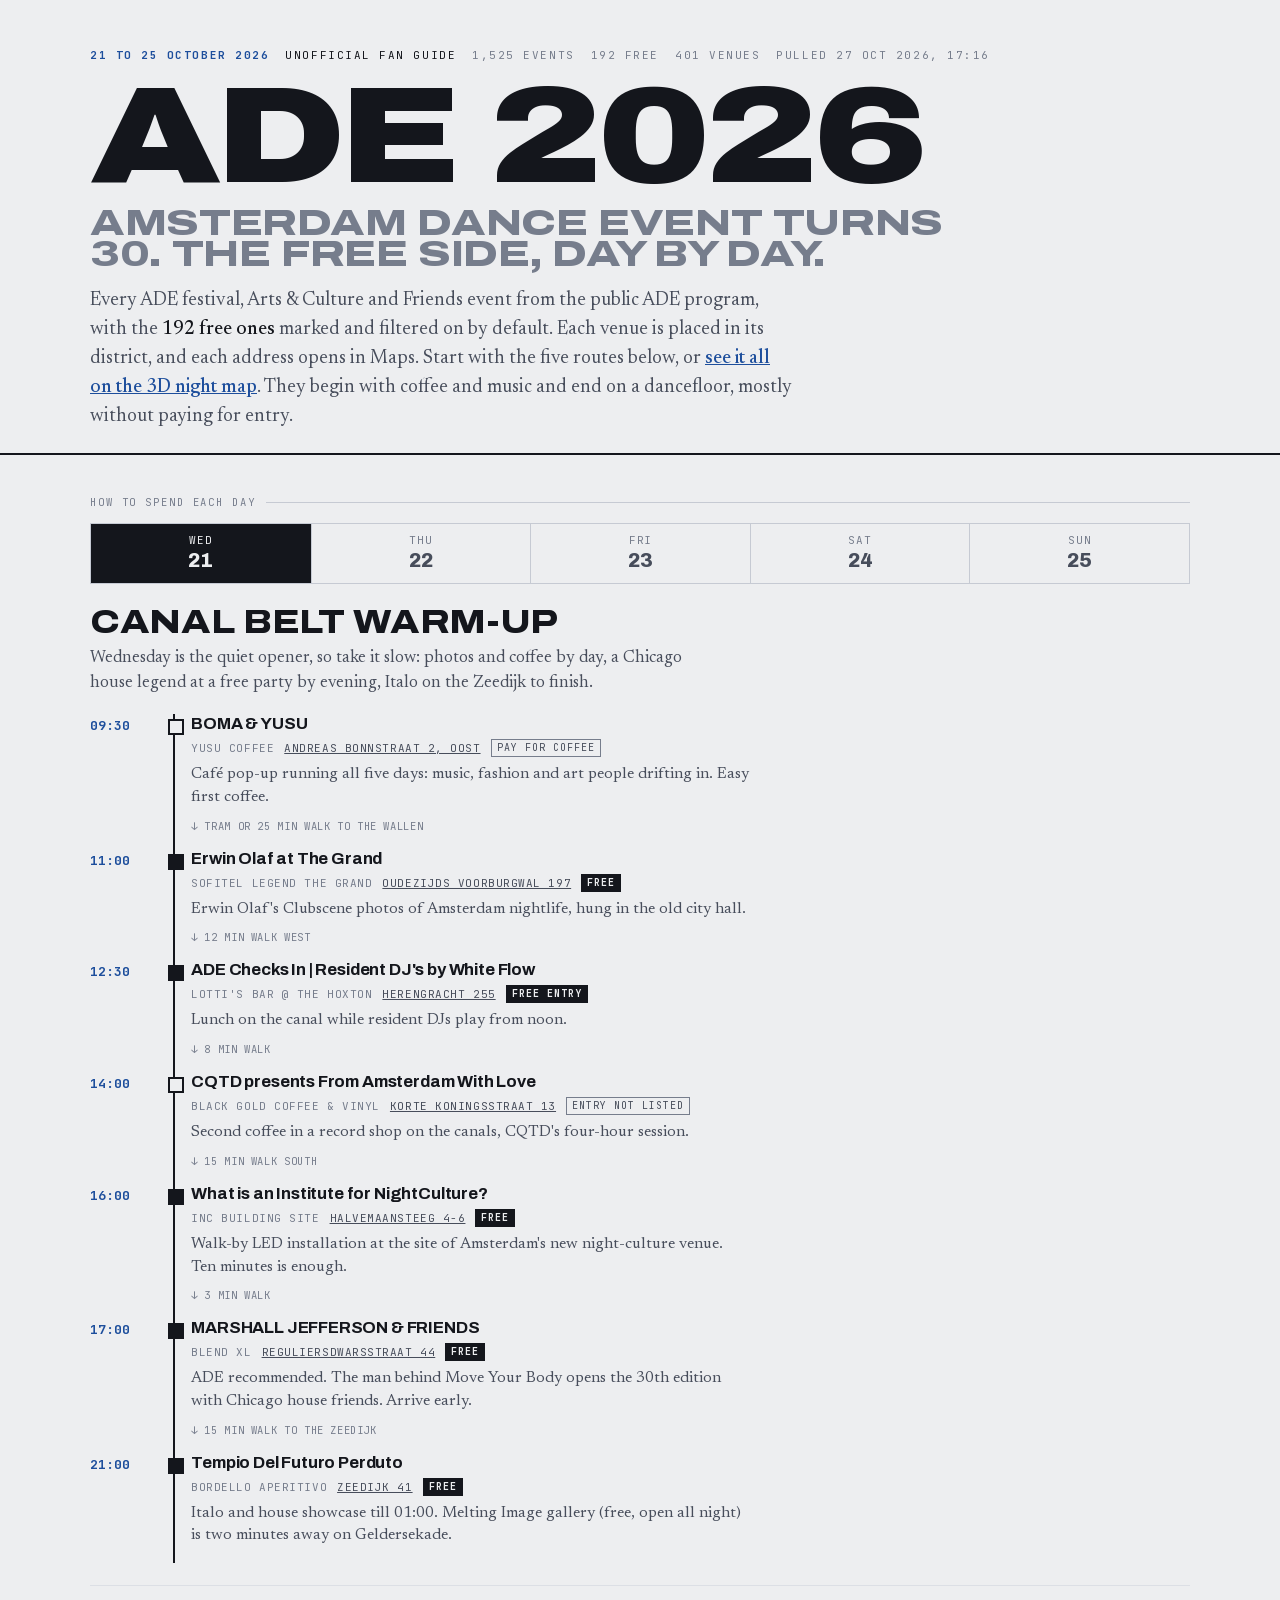
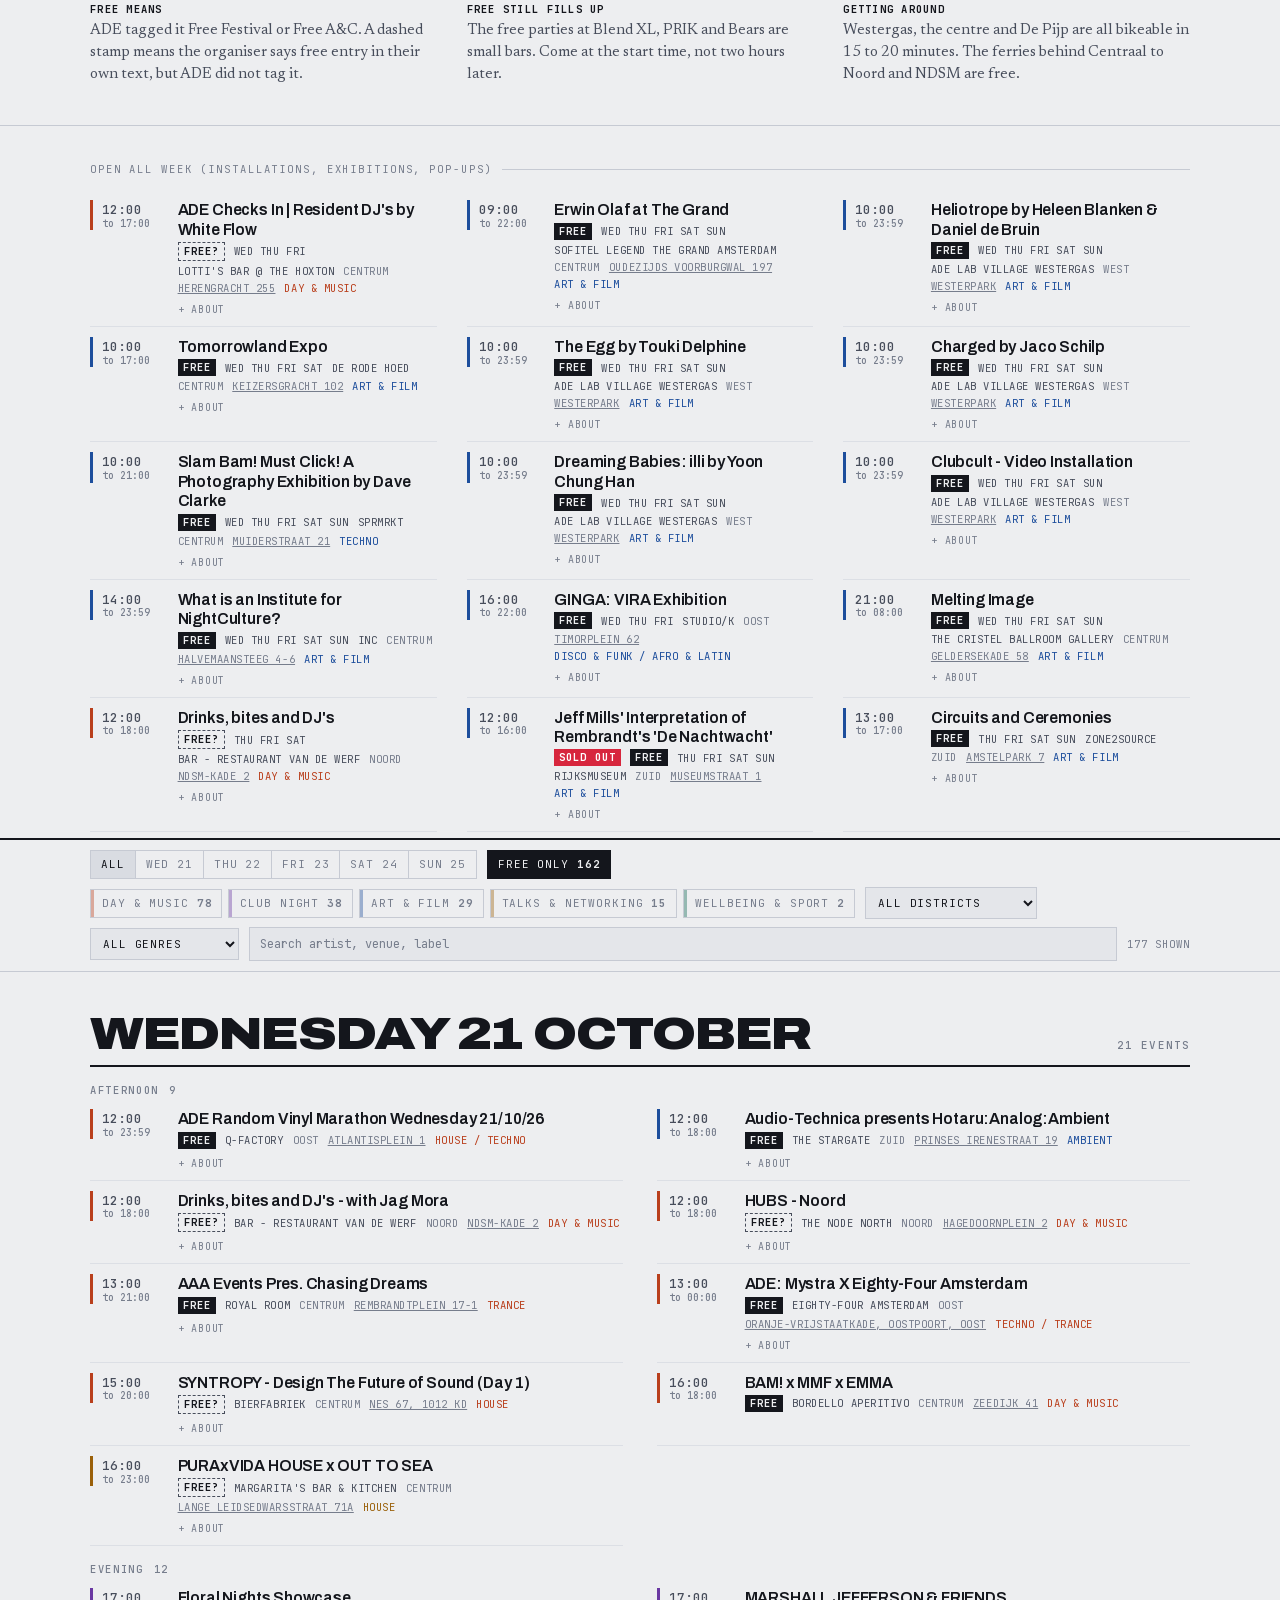
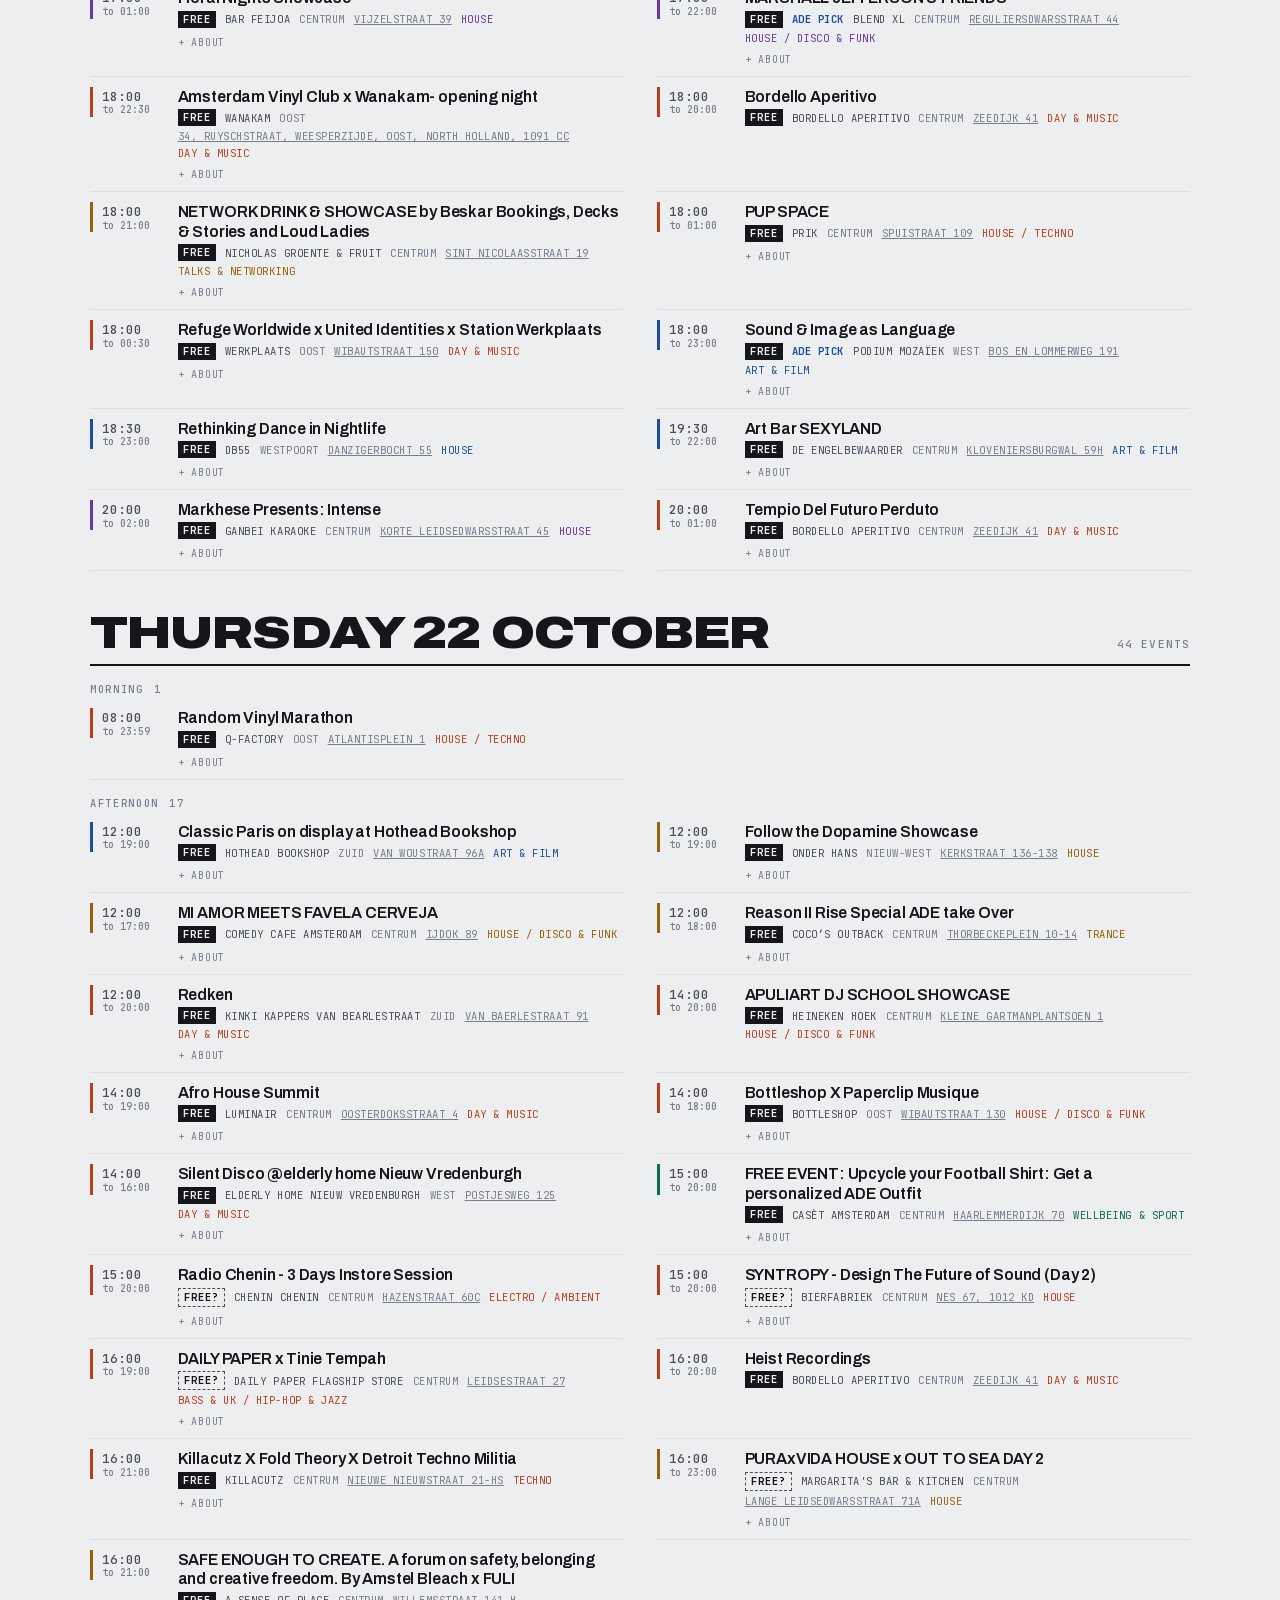
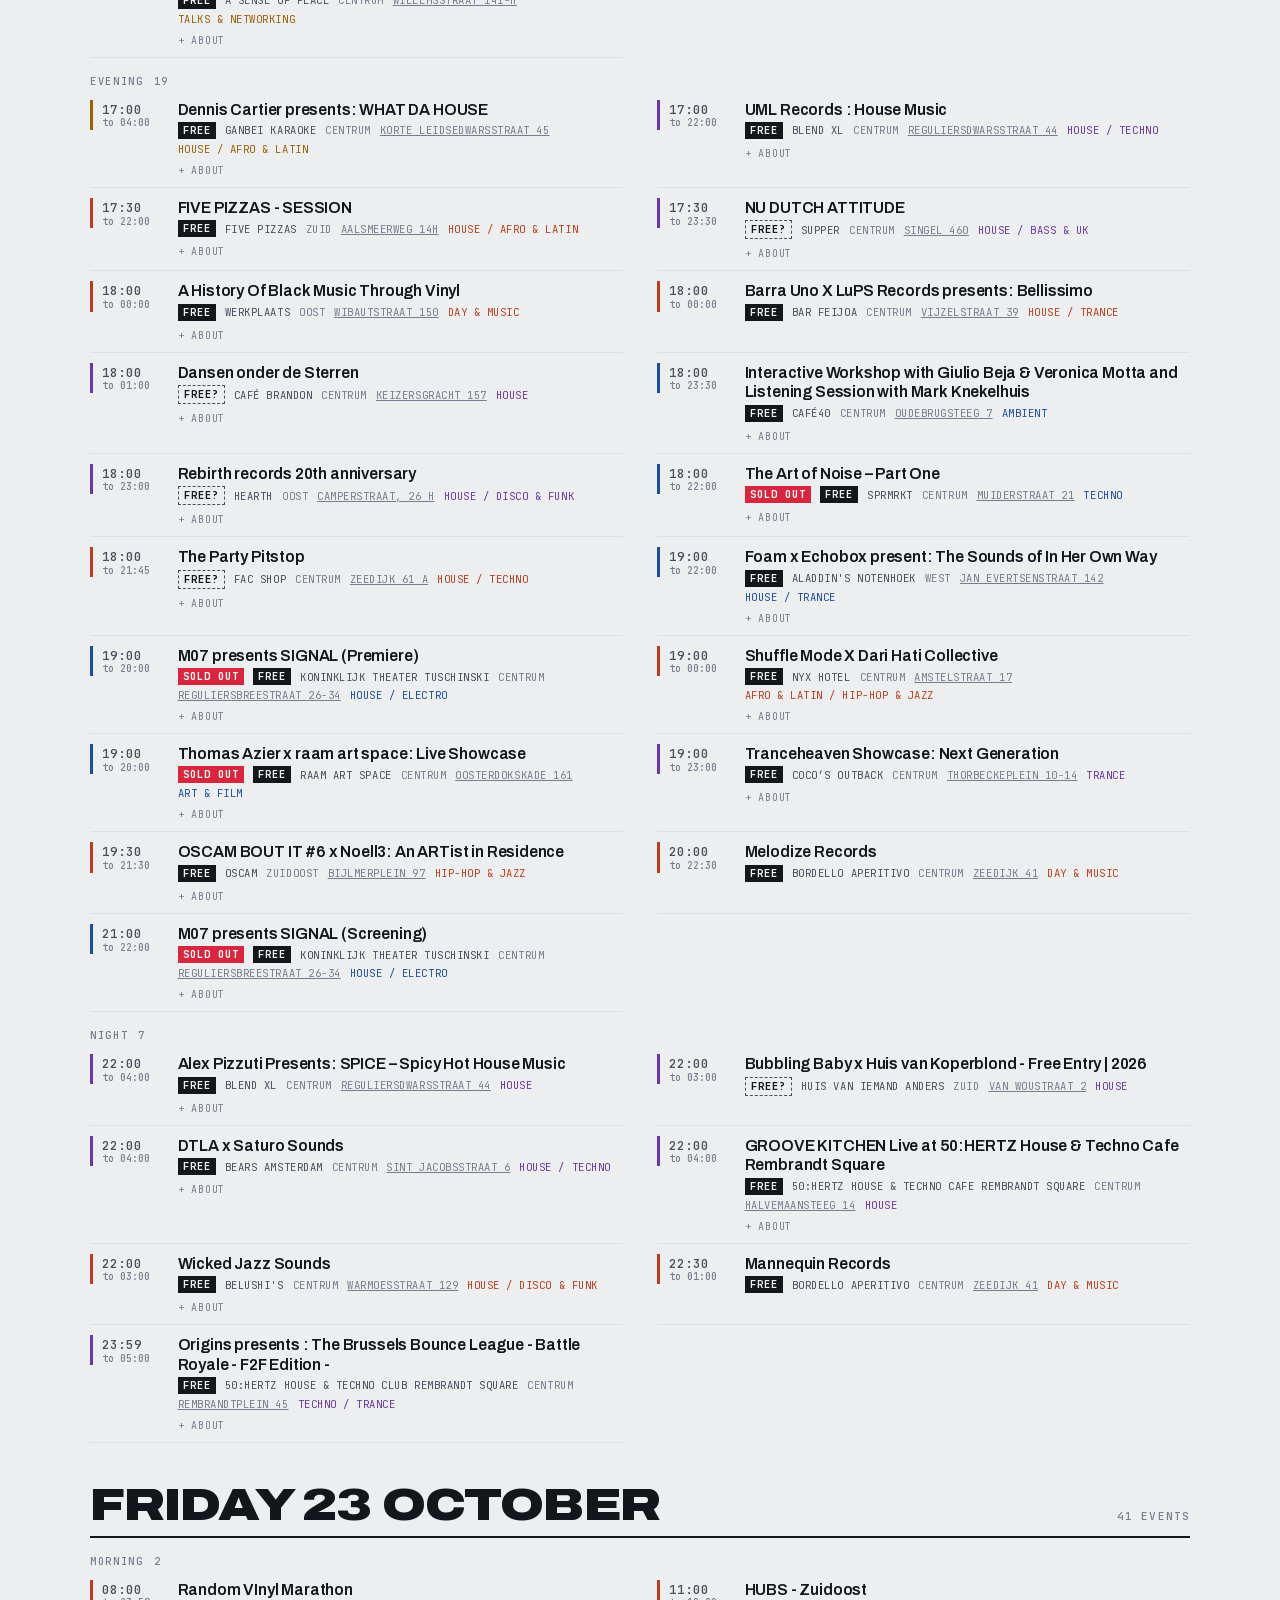
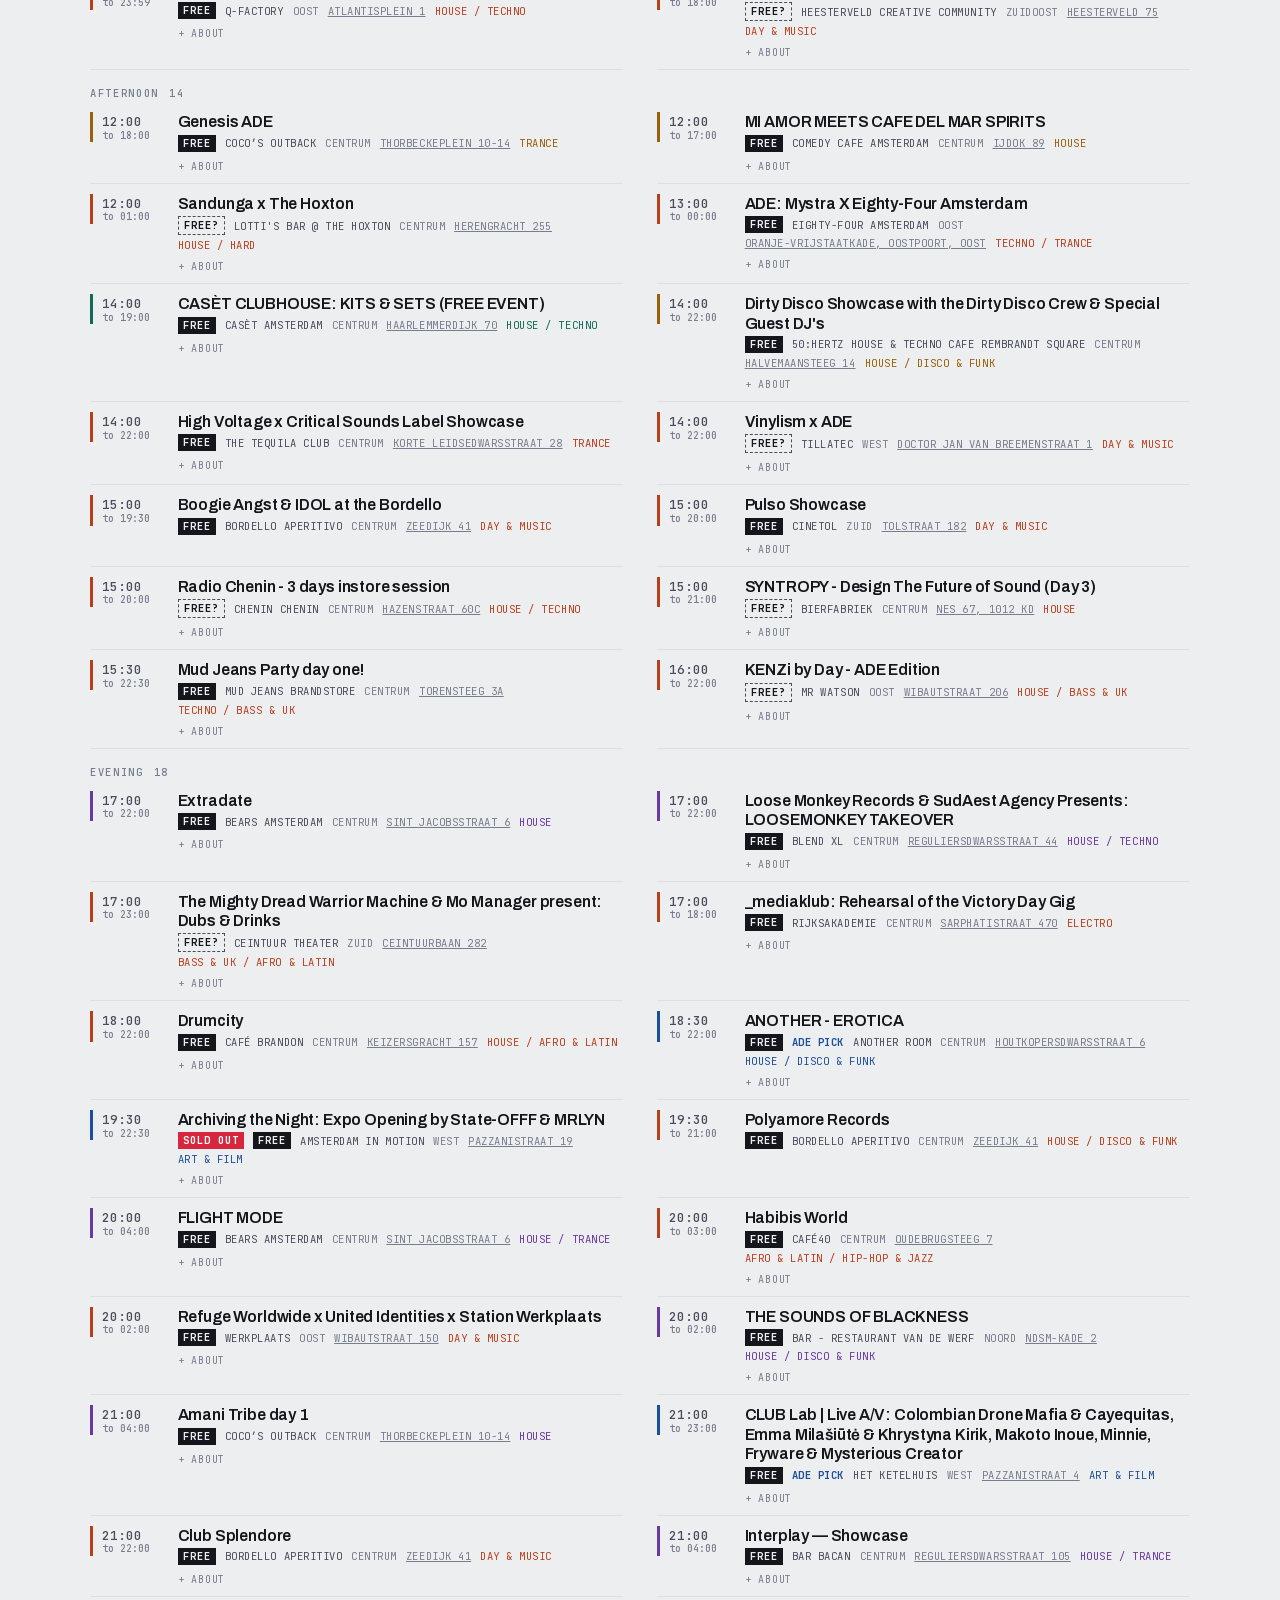
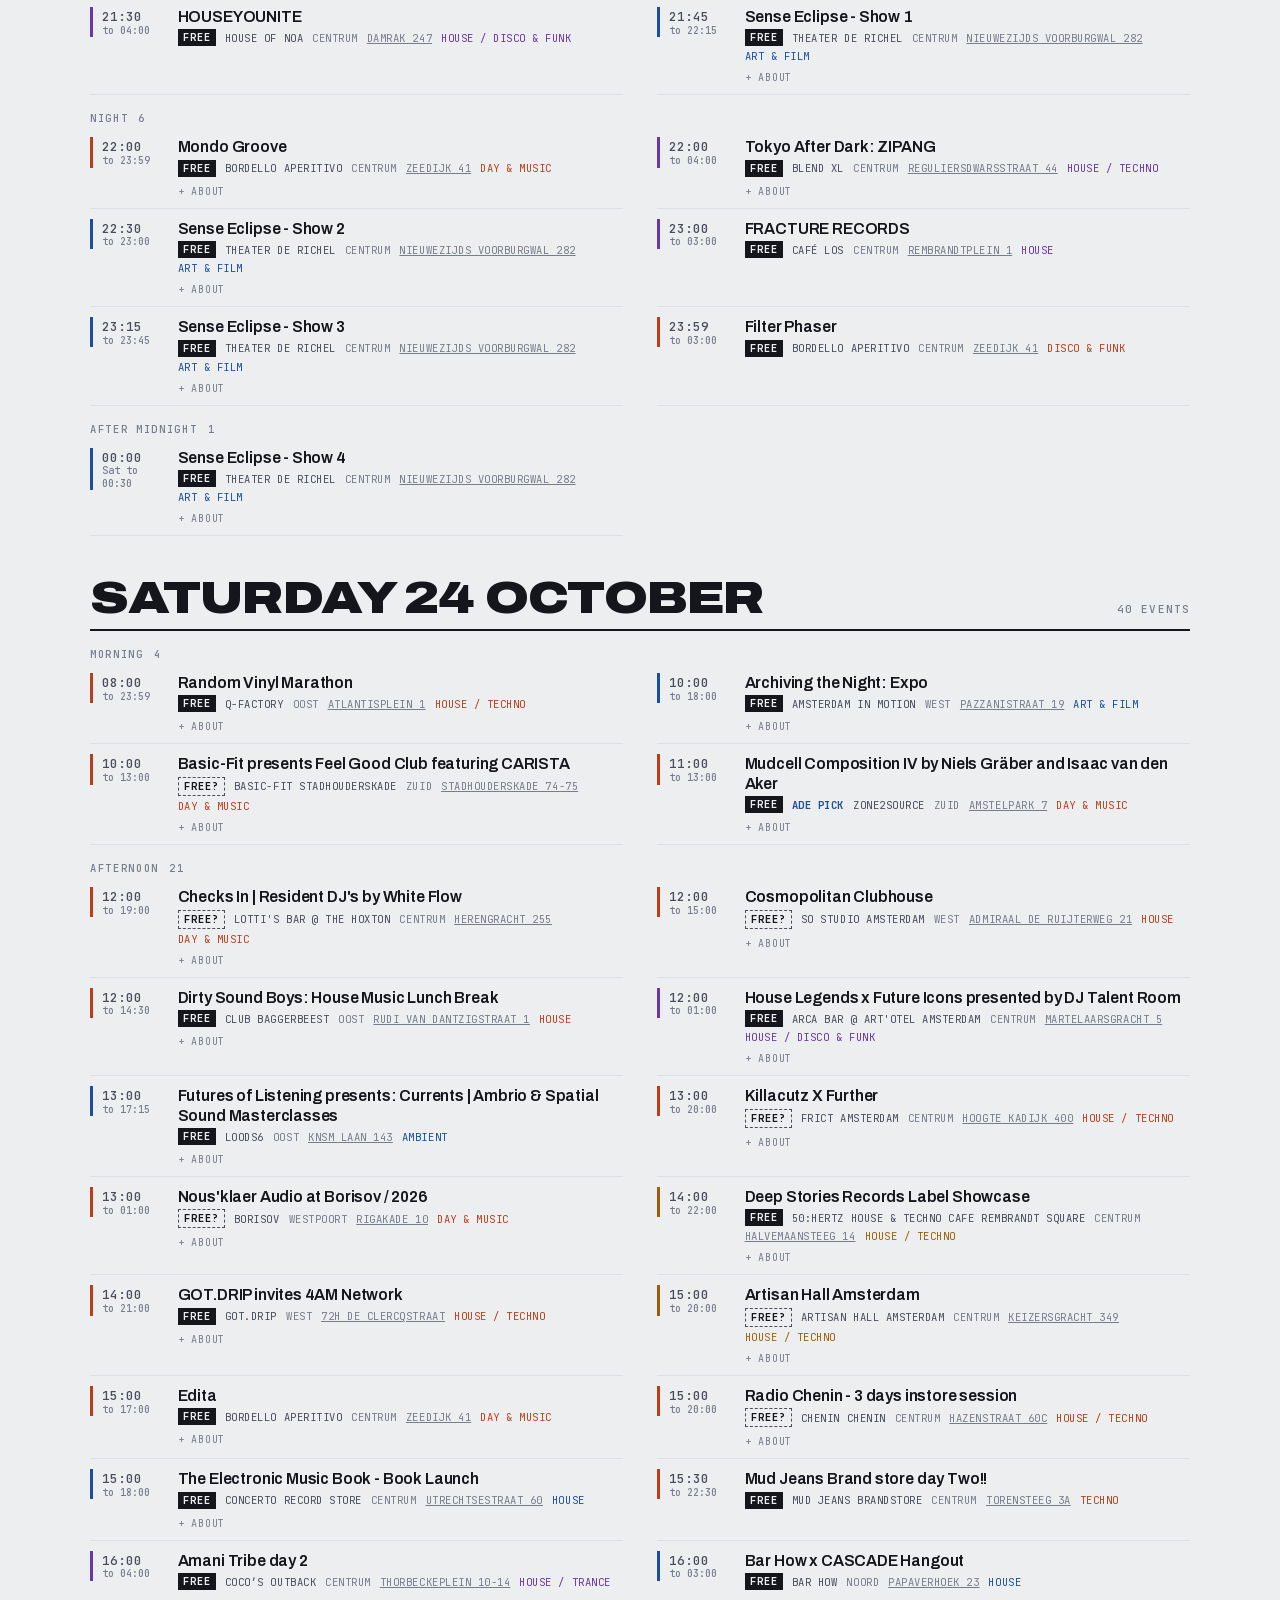
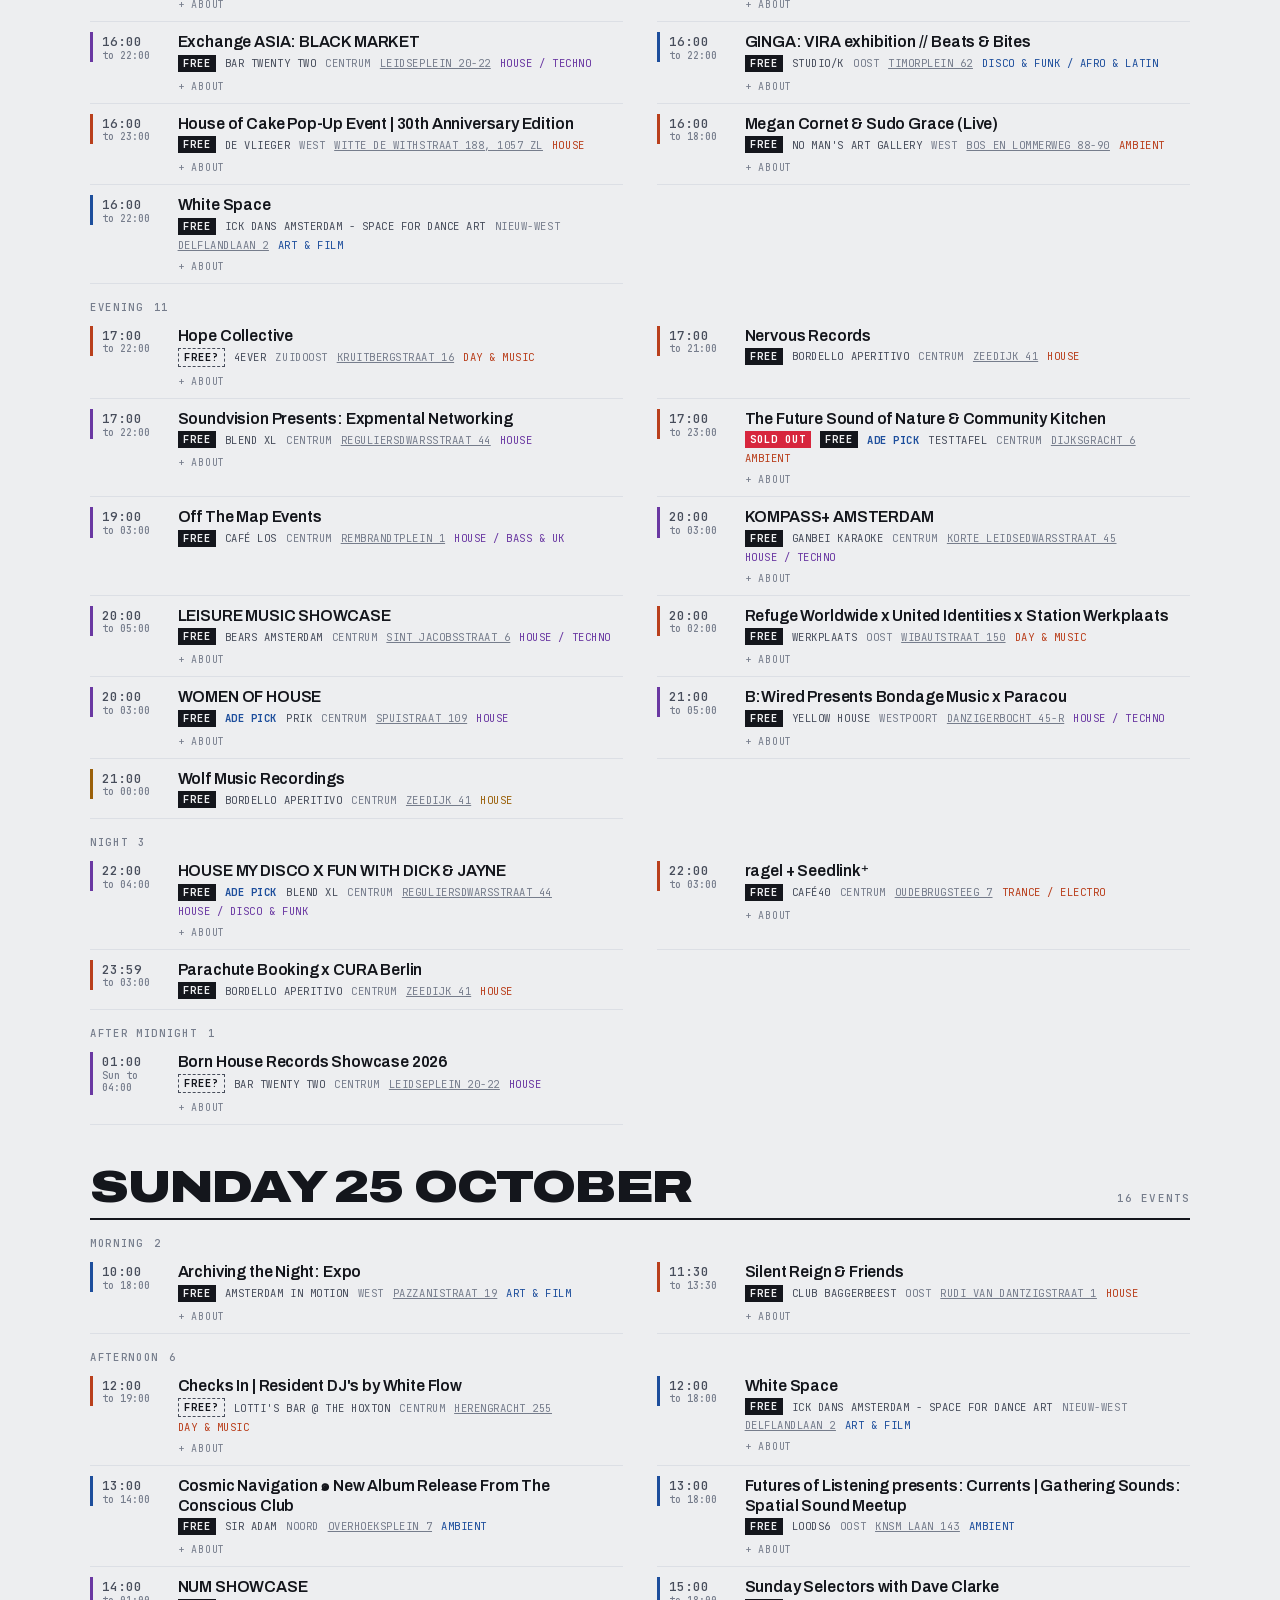
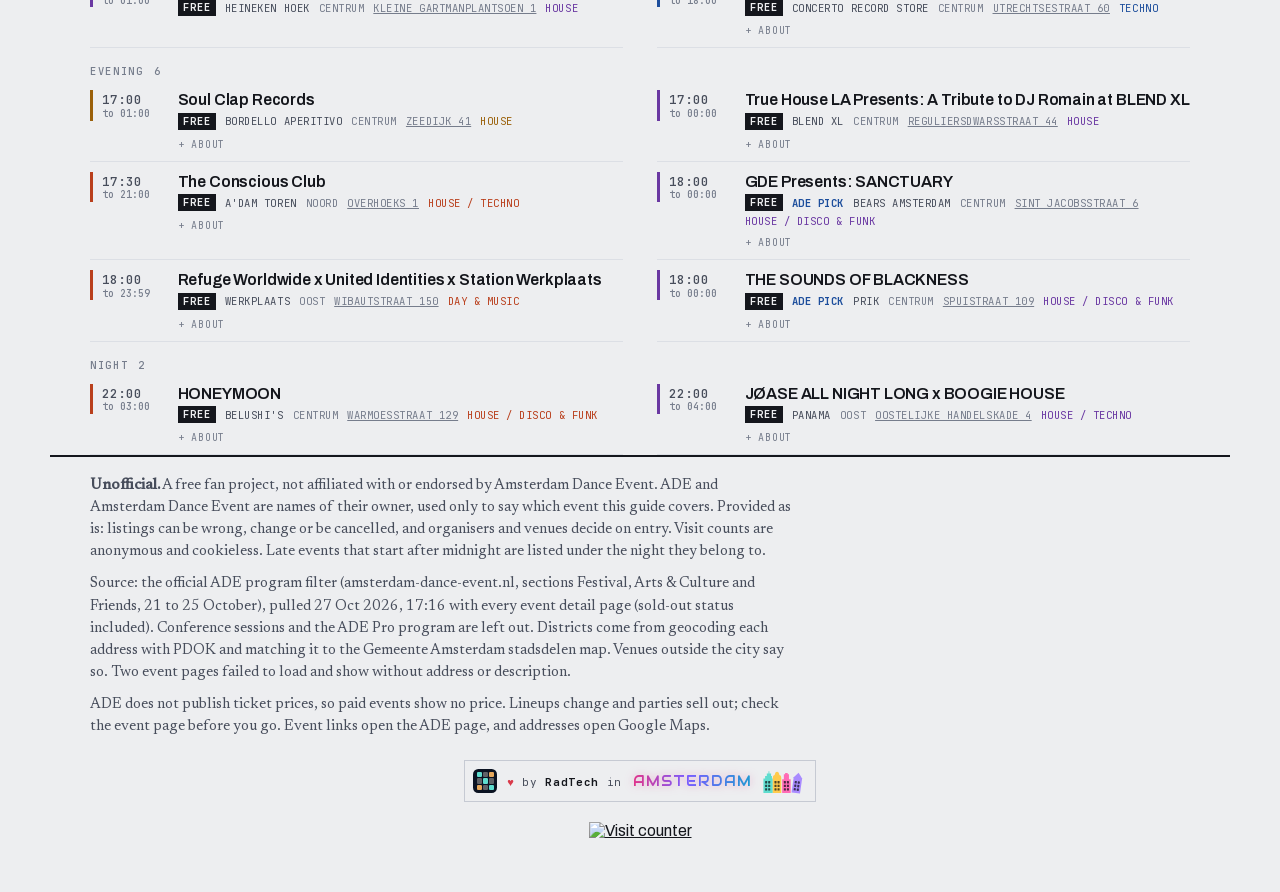
==== commit a6047692: "Program data refresh, 27 Oct 2026, 17:16" ====
--- a/guide/index.html
+++ b/guide/index.html
@@ -195,7 +195,7 @@
 
 <header class="top">
   <div class="wrap">
-    <div class="kicker"><b>21 to 25 October 2026</b><span class="unoff">Unofficial fan guide</span><span>1,526 events</span><span>192 free</span><span>401 venues</span><span>Pulled 27 Oct 2026, 09:05</span></div>
+    <div class="kicker"><b>21 to 25 October 2026</b><span class="unoff">Unofficial fan guide</span><span>1,525 events</span><span>192 free</span><span>401 venues</span><span>Pulled 27 Oct 2026, 17:16</span></div>
     <h1>ADE 2026<span class="sub">Amsterdam Dance Event turns 30. The free side, day by day.</span></h1>
     <p class="standfirst">Every ADE festival, Arts &amp; Culture and Friends event from the public ADE program, with the <b>192 free ones</b> marked and filtered on by default. Each venue is placed in its district, and each address opens in Maps. Start with the five routes below, or <a class="maplink" href="../">see it all on the 3D night map</a>. They begin with coffee and music and end on a dancefloor, mostly without paying for entry.</p>
   </div>
@@ -237,7 +237,7 @@
 
 <footer class="wrap">
   <p><b>Unofficial.</b> A free fan project, not affiliated with or endorsed by Amsterdam Dance Event. ADE and Amsterdam Dance Event are names of their owner, used only to say which event this guide covers. Provided as is: listings can be wrong, change or be cancelled, and organisers and venues decide on entry. Visit counts are anonymous and cookieless. Late events that start after midnight are listed under the night they belong to.</p>
-  <p>Source: the official ADE program filter (amsterdam-dance-event.nl, sections Festival, Arts &amp; Culture and Friends, 21 to 25 October), pulled 27 Oct 2026, 09:05 with every event detail page (sold-out status included). Conference sessions and the ADE Pro program are left out. Districts come from geocoding each address with PDOK and matching it to the Gemeente Amsterdam stadsdelen map. Venues outside the city say so. Two event pages failed to load and show without address or description.</p>
+  <p>Source: the official ADE program filter (amsterdam-dance-event.nl, sections Festival, Arts &amp; Culture and Friends, 21 to 25 October), pulled 27 Oct 2026, 17:16 with every event detail page (sold-out status included). Conference sessions and the ADE Pro program are left out. Districts come from geocoding each address with PDOK and matching it to the Gemeente Amsterdam stadsdelen map. Venues outside the city say so. Two event pages failed to load and show without address or description.</p>
   <p>ADE does not publish ticket prices, so paid events show no price. Lineups change and parties sell out; check the event page before you go. Event links open the ADE page, and addresses open Google Maps.</p>
   <a class="rt" href="https://radtech.nl" target="_blank" rel="noopener"><rt-logo mode="beat" size="24" plate aria-hidden="true"></rt-logo><span><span class="heart">&#9829;</span> by <b>RadTech</b> in <em class="city">Amsterdam</em></span><svg class="grachten" viewBox="0 0 46 27" aria-hidden="true"><path fill="#5FDDCF" d="M0 27V10h2V7h2V4h2V1.5h1V4h2v3h1v3h1v17z"/><path fill="#FFCB4D" d="M11 27V9q0-3 2.2-3 .6-4 2.8-4t2.8 4Q21 6 21 9v18z"/><path fill="#FF6BB5" d="M22 27V11h2V5h1.5V3.5h3V5H30v6h2v16z"/><g transform="rotate(8 38 27)"><path fill="#A98BFF" d="M33 27V9l5-6 5 6v18z"/></g><g fill="rgba(11,13,18,.72)"><rect x="2.0" y="13.0" width="2.4" height="2.8" rx=".4"/><rect x="5.6" y="13.0" width="2.4" height="2.8" rx=".4"/><rect x="2.0" y="17.2" width="2.4" height="2.8" rx=".4"/><rect x="5.6" y="17.2" width="2.4" height="2.8" rx=".4"/><rect x="2.0" y="21.4" width="2.4" height="2.8" rx=".4"/><rect x="5.6" y="21.4" width="2.4" height="2.8" rx=".4"/><rect x="13.0" y="13.0" width="2.4" height="2.8" rx=".4"/><rect x="16.6" y="13.0" width="2.4" height="2.8" rx=".4"/><rect x="13.0" y="17.2" width="2.4" height="2.8" rx=".4"/><rect x="16.6" y="17.2" width="2.4" height="2.8" rx=".4"/><rect x="13.0" y="21.4" width="2.4" height="2.8" rx=".4"/><rect x="16.6" y="21.4" width="2.4" height="2.8" rx=".4"/><rect x="24.0" y="13.0" width="2.4" height="2.8" rx=".4"/><rect x="27.6" y="13.0" width="2.4" height="2.8" rx=".4"/><rect x="24.0" y="17.2" width="2.4" height="2.8" rx=".4"/><rect x="27.6" y="17.2" width="2.4" height="2.8" rx=".4"/><rect x="24.0" y="21.4" width="2.4" height="2.8" rx=".4"/><rect x="27.6" y="21.4" width="2.4" height="2.8" rx=".4"/><g transform="rotate(8 38 27)"><rect x="35.0" y="13.0" width="2.4" height="2.8" rx=".4"/><rect x="38.6" y="13.0" width="2.4" height="2.8" rx=".4"/><rect x="35.0" y="17.2" width="2.4" height="2.8" rx=".4"/><rect x="38.6" y="17.2" width="2.4" height="2.8" rx=".4"/><rect x="35.0" y="21.4" width="2.4" height="2.8" rx=".4"/><rect x="38.6" y="21.4" width="2.4" height="2.8" rx=".4"/></g></g></svg></a>
   <div class="hits"><a class="hits" href="https://hits.sh/radtech-solutions.github.io/ade-2026/guide/" target="_blank" rel="noopener" title="Anonymous visit counter"><img src="https://hits.sh/radtech-solutions.github.io/ade-2026/guide.svg?label=visits&amp;color=5FDDCF&amp;labelColor=0B1322&amp;style=flat-square" alt="Visit counter"></a></div>
@@ -307,7 +307,7 @@
 if (!customElements.get('rt-logo')) customElements.define('rt-logo', RtLogo);
 </script>
 <script>
-const D = {"rows":[[0,120,"08:00",1,0,"club",3,0,"do-not-sit-on-the-furniture-presents-lost-desert-x-cranesessions-2/2859083","Do Not Sit On The Furniture presents LOST DESERT x CRANESESSIONS (2)","LOST DESERT LUNA & LENTHE DIDIER Faralda Crane Hotel IG Faralda IG CRANE SESSIONS",0],[0,420,"21:30",2,0,"day",0,0,"the-workout-lab-x-ade-sponsored-by-iciw/2899974","The Workout Lab","The Workout Lab x ADE sponsored by ICIW Recharge after or warm up for your party? ️At The Workout Lab, we celebrate ADE with our 5 Day Sweat Challenge, sponsored by ICIW. Five…",0],[0,420,"21:30",3,0,"well",0,0,"the-workout-lab-x-ade-sponsored-by-iciw/2900633","The Workout Lab","The Workout Lab x ADE sponsored by ICIW Recharge after or warm up for your party? ️At The Workout Lab, we celebrate ADE with our 5 Day Sweat Challenge, sponsored by ICIW. Five…",0],[0,480,"18:00",4,0,"day",177,0,"boma-yusu/2911745","BOMA & YUSU","Music, fashion, art and community come together in an intimate collaboration between BOMA and Yusu Café. Throughout five days, Yusu Café will become a meeting point for creatives,…",0],[0,480,"18:00",5,0,"talk",0,0,"discovr-dj-house-amsterdam/2947116","DISCOVR® DJ HOUSE AMSTERDAM","Built with love by Pete Tong DJ Academy and AlphaTheta and Hosted by When Nature Calls. For three days, a space opens up to DJs, producers and electronic music lovers. Open…",0],[0,480,"01:00",6,0,"club",1,0,"lclub-presents-ade-2026/2947777","LClub Presents: 2026","LClub returns to hosting club nights during Amsterdam Dance Event, bringing together a selection of international House Music talents for a night of Deep Grooves and Underground…",0],[0,555,"10:00",5,0,"well",0,0,"breathwork-live-sound/2907897","Breathwork + Live Sound","Shift out of the noise and into the body with an energising guided breathwork session accompanied by live crystal and Tibetan singing bowls. Through intentional breath patterns…",0],[0,630,"11:30",5,0,"well",0,0,"art-of-arte-small-habits-with-big-impacts/2907900","Small Habits with Big Impacts","In the middle of a high-energy week, take 60 minutes to pause, reflect and reset. This guided writing session explores the small habits, rhythms and repeated actions that quietly…",0],[0,660,"16:00",16,0,"well",0,0,"padel-event/2857178","PADEL EVENT","PADEL is the annual padel event during ADE week, organized by The Artist Perspective & Triangle Music Agency. Edition #4 takes place on October 21, 2026 at Padel Next Amsterdam.…",0],[0,660,"12:00",15,0,"well",256,0,"yotecha/2839007","YOTECHA. Techno Yoga - The Opening","This October, we’re back with 7 sessions across 2 Amsterdam locations. DB55 in West + WIHH in the heart of A'dam Regulierdwarsstraat. Electronic music. Movement. Breath. A…",0],[0,720,"23:59",23,1,"day",291,0,"random-vinyl-marathon/2859634","ADE Random Vinyl Marathon Wednesday 21/10/26","Edition Se7EN of this unique vinyl only marathon! 60 DJ's in different genres. Sets of 1 hour. Livestream on www.mixcloud.com/live/randomvinyl. Venue Studio -1.01 at Q-Factory.…",0],[0,720,"18:00",25,1,"art",256,0,"audio-technica-presents-hotaruanalogambient/2882965","Audio-Technica presents Hotaru:Analog:Ambient","Audio-Technica and The Stargate have joined up with guest selector Nina Yamada to present Hotaru:Analog:Ambient – an immersive multi-sensory event featuring Audio-Technica’s…",0],[0,720,"18:30",18,0,"day",5,0,"big-bells-x-audiosolo-ade-2026/2812228","Big Bells x Audiosolo 2026","Club Baggerbeest, Amsterdam — Wednesday, 21 October 2026 · 12:00 – 18:30 For the first time, Big Bells Records and Audiosolo come together at the Amsterdam Dance Event — a debut…",0],[0,720,"18:00",19,2,"day",0,0,"ade-daytime-at-van-de-werf/2816463","Drinks, bites and DJ's - with Jag Mora","Daytime & Evening | 12.00 – 22:00-ish | Free entrance Van de Werf sits straight across from the ferry landing on the NDSM-werf, ten minutes from Central Station and right in the…",0],[0,720,"18:00",24,2,"day",0,0,"hubs-common-culture/2865507","HUBS - Noord","HUBS is een gratis en toegankelijk programma van Common Culture tijdens ADE, waarin jongeren in Amsterdam-Noord kennismaken met elektronische muziek, de evenementenindustrie en de…",0],[0,720,"21:30",27,0,"well",513,0,"juice-monkeyz-x-ade-the-fuel-station/2906078","JUICE MONKEYZ x ADE: THE FUEL STATION","YOUR ADE SCHEDULE IS DOING TOO MUCH... From 21–25 October, Juice Monkeyz is turning into your ADE Fuel Station ⛽️: for when you're between parties, halfway across town, or…",0],[0,720,"17:00",22,0,"talk",33,0,"mi-amor-meets-wescale-music/2830734","MI AMOR MEETS WESCALEMUSIC","Mi Amor Familia ADE Networking & Guest Showcase Especially for the Mi Amor Familia, the iconic Comedy Café Amsterdam at IJdok will open its doors during the daytime 12:00 till…",0],[0,720,"15:00",26,0,"talk",0,0,"meet-the-makers/2888208","Meet the Makers | Producely","MIDI Amsterdam welcomes Producely, bringing a fresh approach to hands-on music production with the Dailr — their new intelligent plugin controller designed to make working with…",0],[0,750,"00:00",31,0,"day",2,0,"modulogue-2026-masterclasses-club-night-volta/2887465","MODULOGUE — 2026 | Masterclasses & Club Night @ VOLTA","Modulogue comes to Volta Amsterdam during ADE for a full day of modular synthesis, knowledge sharing, experimentation and music. Join us during the day for hands-on workshops and…",0],[0,750,"18:30",32,0,"day",1,0,"select-x-torture-the-artist/2891063","Select bookings X Torture The Artist Showcase","Five selectors. Six hours. One daytime session. During ADE 2026, select bookings joins forces with Hamburg's Torture The Artist for a daytime session built on artists who've spent…",0],[0,780,"21:00",34,1,"day",4,0,"aaa-events-pres-chasing-dreams/2902881","AAA Events Pres. Chasing Dreams","XiJaro & Pitch’s Chasing Dreams comes to ADE for a charity fundraiser in support of the Norrie Disease Foundation. Beyond the music, Chasing Dreams has grown into one of trance's…",0],[0,780,"00:00",37,1,"day",6,0,"ade-mystra-x-eighty-four-amsterdam/2922702","ADE: Mystra X Eighty-Four Amsterdam","Free Amsterdam Dance Event Events at Eighty-Four Amsterdam Looking for free events during Amsterdam Dance Event (ADE)? Visit Eighty-Four in Amsterdam on 21 and 23 October for two…",0],[0,780,"21:00",35,0,"day",33,0,"another-room-x-koma-soundsystem/2904196","ANOTHER ROOM x KOMA SOUNDSYSTEM","Koma Soundsyteem invites: San Proper- Hero De Janeiro- T. Robson- Kid Koma- Wanka- Brian S- Melon- Zender. Livestream via instagram.com/koma_amsterdam Live Art- Live Fashion-…",0],[0,780,"21:00",38,0,"day",1,0,"head-moverz-x-treble-management-instore-session/2949879","Head Moverz x Treble Management - Instore Session","Vinyl Only sets by: Children of Valis DJ Realest State Head Moverz Jaimy Lo Ds Patrizio Scope Tommy Chikara Zino & Lorena",0],[0,780,"19:00",36,0,"day",1,0,"mixmag-nl-x-killacutz/2906748","Killacutz X Mixmag NL","To kick off our 2027 collaboration, Mixmag NL and Killacutz have joined forces for a vinyl heads gathering on Wednesday the 21st from 1PM - 7PM. This will be an opportunity for…",0],[0,780,"19:00",33,0,"day",1,0,"purrfection-luchisveta-label-showcase/2853936","Purrfection & LuchiSveta Label Showcase","",0],[0,810,"17:30",39,0,"day",1,0,"volt-friends-ade-boat-party/2829793","VOLT & Friends BOAT PARTY","VOLT & Friends makes its ADE debut with an exclusive boat showcase aboard Multatuli, cruising through the iconic canals of Amsterdam. Built around the evolving sound of VOLT, the…",0],[0,840,"16:00",41,0,"day",0,0,"rollator-rave-de-rietvinck/2829438","'Rave' Bingo De Rietvinck","Tijdens Amsterdam Dance Event brengen we bij De Rietvinck oude en nieuwe muziek samen. Onze bewoners, die al jarenlang muziek in Amsterdam hebben meegemaakt, ontmoeten jonge…",0],[0,840,"23:30",42,0,"club",3,0,"313x020-bbq-amsterdam-invites-detroit/2843412","313X020: BBQ | Network | Dance","Detroit Techno Militia, Amsterdam’s Most Wanted and Groom Lake Universal invite the global techno family to come together during the Amsterdam Dance Event. No industry theatre. No…",0],[0,840,"22:00",46,0,"day",129,0,"afrodise/2902087","AFRODISE","AFRODISE arrives at ADE for the first time and you are invited. Over the years, AARON SEVILLA has established AFRODISE as a solid and electrifying force within the LATIN and AFRO…",0],[0,840,"18:00",44,0,"day",673,0,"amsterdam-with-love-amsterdam-ade30/2891354","CQTD presents From Amsterdam With Love","ConneQtingTheDots is excited to present another ADE edition of From Amsterdam With Love, hosted once again by Black Gold Amsterdam Coffee & Vinyl, beautifully situated along the…",0],[0,840,"19:00",47,0,"day",128,0,"daily-paper-open-decks/2941853","DAILY PAPER Store x Open Decks","Returning this ADE, Daily Paper will host Open Decks at its flagship store, giving up-and-coming DJs the chance to play during ADE. DJs can submit a mix for the opportunity to…",0],[0,840,"17:00",40,0,"day",68,0,"dome-concerts-presents-family-rave-day-5/2817028","Dome Concerts presents: FAMILY RAVE DAY (5+)","Balloon drops, live musicians and dance anthems for all generations during Amsterdam Dance Event While Amsterdam Dance Event brings together dance music fans from around the…",0],[0,840,"21:00",45,0,"day",3,0,"vulged-x-bulldog/2896250","Vulged x Bulldog","",0],[0,900,"22:30",55,0,"day",0,0,"gvb-ade-ferry-takeover/2887346","ADE x GVB Ferry Takeovers","Your trip across the IJ just became part of the programme. On ADE Wednesday, ADE and GVB team up with Skatecafé, Pllek and Parallel for a series of takeovers aboard the ADE Ferry.…",0],[0,900,"19:00",58,0,"day",1,0,"ampere-presents-franc-fala-ade/2936455","Ampēre Present: Franc Fala","",0],[0,900,"23:00",51,0,"day",3,0,"bip-records-x-music-worx-x-edm-addicts-presents-edm-addiction/2840478","BIP Records X Music Worx X EDM Addicts presents EDM ADDICTION","BIP Records x Music Worx x EDM Addicts present: EDM ADDICTION ADE WEEK 2026 lands at The Tequila Club Amsterdam. On Wednesday, October 21st, BIP Records joins forces with Music…",0],[0,900,"20:00",56,0,"day",17,0,"becking-presents-damsko-garage/2890951","Becking presents: DAMSKO GARAGE","",0],[0,900,"18:00",59,0,"day",0,0,"dier-dans-festival/2939154","Dier & Dans festival","NL: Een besloten evenement voor kinderen van de naschoolse opvang, met dierenspelletjes, muziek en verschillende activiteiten. Er staat drinken klaar en er is volop ruimte om…",0],[0,900,"21:00",57,0,"club",65,0,"head-studios-lounge-dj-set-andaz-amsterdam-opening-day/2917812","Head Studios Lounge & DJ Set @ ANDAZ Amsterdam – Opening Day","Kick off your Amsterdam Dance Event week in style. Head Studios opens its Lounge & DJ Set series at the ANDAZ Amsterdam Prinsengracht, right on the canal, with six hours of music…",0],[0,900,"17:00",54,0,"well",0,0,"het-danspaleis-huis-van-de-tijd/2862613","Het Danspaleis - Huis van de Tijd ","The mission of Het Danspaleis (Translated: The Dancing Palace) is to keep all older adults vital and inclusive through dancing and music. With our ‘Tankstation van levensvreugde’…",0],[0,900,"21:30",50,0,"club",1,0,"overbruggen-x-hot-since-82-ade-2026/2807733","Hot Since 82’ x Overbruggen","For the first time, Overbruggen welcomes Hot Since 82 for a house music takeover. High above the city, with a sweeping skyline to match.",0],[0,900,"17:00",26,0,"talk",0,0,"meet-the-makers-bitwig/2888212","Meet the Makers | Bitwig","MIDI Amsterdam welcomes Bitwig for a special Meet the Makers session dedicated to the release of Bitwig Studio 6 — and we have a very special guest to take us through it. We’re…",0],[0,900,"20:00",53,2,"day",1,0,"syntrophy/2860070","SYNTROPY - Design The Future of Sound (Day 1)","SYNTROPY is a three-day electronic music showcase by Radio Emotions & EDM Lab, taking place during ADE at Bierfabriek Amsterdam From October 21st to 23rd, 3PM–8PM, SYNTROPY brings…",0],[0,900,"23:00",52,0,"day",0,0,"stay-play/2857830","Stay & Play","ADE starts here. Clink's creative residency programme comes to life with the Female DJ Society soundtracking the hostel from check-in until late, while a live graffiti artist…",0],[0,960,"18:00",66,1,"day",0,0,"bam-x-mmf-x-emma/2883695","BAM! x MMF x EMMA","",0],[0,960,"21:00",70,0,"day",6,0,"brewskies-with-broskies/2902026","Brewskies with Broskies","Extremely limited capacity. Join us for Brewskis with Broskis, an intimate afternoon of music, drinks, and good company featuring live sets from: Orjan Nilsen Mark Six Manil Six…",0],[0,960,"22:00",62,0,"day",1,0,"etere-x-united-unreleased-label-party/2807364","Etere X United Unreleased Label Party","ETERE RECORDS × UNITED are coming to Amsterdam for a special event in the heart of Amsterdam Dance Event, bringing together two Italian realities with different backgrounds,…",0],[0,960,"21:30",71,0,"day",33,0,"leyo-invites-naima/2913806","Leyo invites NAIMA","NAIMA lands in Amsterdam. On Wednesday 21 October, during Amsterdam Dance Event, the Italian house label NAIMA takes over Basement at Leidseplein for a daytime session from 16:00…",0],[0,960,"04:00",64,0,"club",2,0,"outkzt-ade-2026/2835965","OUTKZT 2026","ArioVistus Belocca DA SEYKO DEROZ Kay Wagner Ozzy Riot Teenage Mutants TheKoosy TRAGEDIE, KRAFT Events, and ALIGN CNTRL unite for this 12-hour Techno Rave @ HET Veronica Schip.…",0],[0,960,"04:00",64,0,"club",2,0,"outkzt-pres-berlin-records-mainground-music-kraft-events-tragedie-ade-showecase/2840639","OUTKZT pres. Berlin Records, Mainground Music, KRAFT Events, TRAGEDIE ADE Showcase","Multi-Label Showcase for ADE 2026 - Berlin Records, Mainground Music, TRAGEDIE, KRAFT Events, and ALIGN CNTRL unite for this 12-hour Techno Rave @ HET Veronica Schip. The lineup…",0],[0,960,"23:30",69,0,"day",33,0,"kitchen-table-sessions-house-frequency/2899791","Open Fire Sessions: House & Funk","REDBOX presents: HOUSE FREQUENCY House Frequency opens the REDBOX programme at Mr. Watson during ADE 2026. Five selectors, one continuous frequency. The session moves through…",0],[0,960,"23:00",72,2,"talk",1,0,"puraxvida-house-x-out-to-sea/2918080","PURAxVIDA HOUSE x OUT TO SEA","PURAxVIDA HOUSE x OUT TO SEA Beach vibes, house grooves, and connections that go beyond the dance floor. Free entry—all welcome. Netherlands-based PURAxVIDA HOUSE joins forces…",0],[0,960,"21:00",61,0,"day",17,0,"50hertz-house-techno-club-rembrandt-square-wednesday-afternoon-1600-2100/2806564","Purple Tea x Dark Roast Records ADE Label Showcase","Kick off your Amsterdam Dance Event on Wednesday, October 21, as Purple Tea Records joins forces with Dark Roast Records for a high-energy night of deep grooves, house, and…",0],[0,960,"22:00",65,0,"day",65,0,"voya-business-networking-event/2836750","VOYA Business & Networking Event","",0],[0,960,"22:00",68,0,"day",1,0,"vins-soza-invites-x-loop51/2889847","Vinz Soza Invites X Loop51","Line Up: Karina Schneider Franziska Berns b2b Vinz Sosa Parisienne",0],[0,960,"21:00",67,0,"day",0,0,"zwart-goud-ade-day-1/2889003","ZWART GOUD - DJ Café All Stars","DJ CAFE ALL STARS WILL BE HELD ON WEDNESDAY 21 OCTOBER 2026 BETWEEN 4PM-9PM SEND YOUR VINYL MIX DEMO TO GET A CHANCE TO PLAY AT ZWART GOUD:) - EMAIL TO - [email protected]",0],[0,960,"22:00",60,0,"day",0,0,"50hertz-house-techno-cafe-rembrandt-square-wednesday-afternoon-1600-2200/2803847","ÂSTHETICS SHOWCASE 2026","ÄSTHETICS is an electronic music project developed by a Mexican artist collective based in Barcelona. ADE 2026 marks our third consecutive year organizing official events during…",0],[0,1020,"22:00",78,0,"day",64,0,"1001tracklists-x-dj-lovers-club-pres-open-channel-ade/2863656","1001Tracklists x DJ Lovers Club pres. Open Channel","Following the massive hype surrounding the debut OPEN CHANNEL event during Miami Music Week this March, 1001Tracklists and DJ Lovers Club reunite during the biggest week in…",0],[0,1020,"00:00",77,0,"day",5,0,"artotel-celebrates-30-years-of-ade/2854173","Art'otel presents: Capsule Festival","art'otel X ARCA Bar kicks off ADE week with a lineup of international DJs, setting the tone for a week of grooves, music, and signature drinks. Warm up with LostThought on the…",0],[0,1020,"23:00",86,0,"day",17,0,"chris-stassy-b2b-job-jobse/2927992","CHRIS STASSY b2b Job Jobse","Wednesday, October 21 17:00 - 23:00 CEST Bajes (Blok C), Amsterdam Amsterdam Dance Event Last entry is at 19:00 CEST.",0],[0,1020,"01:00",83,1,"club",1,0,"floral-nights/2904776","Floral Nights Showcase","Floral Nights Showcase Montreal’s Floral Nights returns to ADE for its fourth year with an intimate day-into-night gathering at Bar Feijoa in the heart of Amsterdam. From 5 PM to…",0],[0,1020,"20:30",82,0,"day",0,0,"heineken-official-opening/2887284","Heineken x ADE Official Opening: De Eerste Proost","Are you a true Uitfluencer? Do you have a 9 PM to 5 AM mindset, choose a party over your feed, prefer the rhythm to the algorithm, and raise a glass rather than post? Then we’re…",0],[0,1020,"22:00",75,0,"day",1,0,"intercell-ade-kickoff/2822760","Intercell Kickoff","",0],[0,1020,"00:00",0,0,"day",33,0,"la-discotheque-x-the-hoxton/2937157","La Discothèque x The Hoxton","The high-energy, flamboyant disco-teasing party La Discothèque celebrates a whole decade of disco this year and they'll be taking over Lotti’s Bar & Lobby at The Hoxton Amsterdam…",0],[0,1020,"22:00",79,1,"club",33,1,"marshall-jefferson-friends/2879239","MARSHALL JEFFERSON & FRIENDS","MARSHALL JEFFERSON & FRIENDS THE CHICAGO CONNECTION Celebrating 30 Years of Amsterdam Dance Event Wednesday, October 21, 2026 | 5PM–10PM BLEND XL | Amsterdam The Legendary…",0],[0,1020,"22:00",74,0,"club",1,0,"malugi/2802196","Malugi","During ADE 2026, German DJ MALUGI will be coming to Paradiso for a DJ set lasting a full five hours. Driven by energetic club tracks and just the right amount of charisma, MALUGI…",0],[0,1020,"23:59",76,0,"day",1,0,"sona-presents-reznik/2852577","SONA Presents: Monkey Project","",0],[0,1020,"01:00",73,0,"day",32,0,"spritz-n-beats-spritz-bar-amsterdam/2720225","Spritz & Beatz @ Spritz Bar Amsterdam","Spritz & Beatz @ Spritz Bar Amsterdam Leidseplein. You can find our sunny bar by the water, right in the heart of Leidseplein. By day, escape the city’s buzz and enjoy a…",0],[0,1020,"22:00",85,0,"day",0,0,"tyson-2-0-x-mas-amor-friends/2911476","TYSON 2.0 x Mas Amor & Friends","",0],[0,1020,"22:00",84,0,"day",641,0,"tha-dogg-house-ladies-night-ade-edition/2911413","Tha Dogg House Ladies Night","",0],[0,1020,"01:00",81,0,"club",1,0,"todd-terry-x-paharas-music/2885725","Todd Terry x Paharas Music","",0],[0,1020,"22:00",80,0,"day",1,0,"wheres-cricket-x-disappear-x-vybique-live-concrete-matter/2884785","Where's Cricket x DISAPPEAR x VYBIQUE live","",0],[0,1050,"01:00",87,0,"club",161,0,"the-hangout-club/2947121","The Hangout Club","The Hangout Club at BISOUS during ADE: a private evening of dinner, drinks and music. Invite only.",0],[0,1065,"18:45",88,0,"art",512,0,"swan-lake-remixed-for-ade-extra-show/2864871","Swan Lake Remixed for ADE - Extra show","Due to the high demand for tickets, an additional Swan Lake Remixed for ADE show has been added. Classic ballet, hip-hop dance, electronic music and digital art come together. For…",1],[0,1080,"00:00",99,0,"club",288,0,"a-night-with-the-house-of-suntory-music-by-daiki-and-ryuichi/2912157","A night with 'The House of Suntory' + Music by Daiki and Ryuichi","Together with \"House of Suntory\", we kick off the first evening with their famous Japanese whisky. Exclusively for this night, there will be special pours of Suntory to taste,…",0],[0,1080,"22:30",103,1,"day",0,0,"amsterdam-vinyl-club-x-wanakam-ade-opening-night/2929032","Amsterdam Vinyl Club x Wanakam- opening night","Amsterdam Vinyl Club & Wanakam come together yet again this time to bring you an all vinyl (& more) multi genre evening on the opening night of ADE 2026. Joining the night will be…",0],[0,1080,"00:00",96,0,"day",161,0,"black-coffee/2860581","Black Coffee","Black Coffee keert terug naar Ziggo Dome voor een speciale 3-uur durende set. Black Coffee is een Zuid-Afrikaanse DJ en producer die vanaf halverwege de jaren '90 één van de meest…",0],[0,1080,"23:00",102,0,"art",289,0,"blink-ade-showcase/2922380","Blink Showcase","Blink Music Agency presents an evening of listening sets at HEARTH during Amsterdam Dance Event. A selection of sounds and influences curated to complement the bar’s intimate…",0],[0,1080,"20:00",66,1,"day",0,0,"bordello-aperitivo/2894675","Bordello Aperitivo","",0],[0,1080,"01:00",104,0,"club",65,0,"club-sounds-with-samira-nastasiia-klimt-bella-and-secret-guest/2952901","Club Sounds with Samira, Nastasiia Klimt, BELLA and Secret Guest","",0],[0,1080,"00:00",91,0,"club",2,0,"cord-room-x-interzeak-x-noxpax-x-hostile-takeover-studio-room/2825302","Cord Room x Interzeak x Noxpax x Hostile Takeover - Studio Room","ADE GOES HARDER. 🇳🇱 Four collectives. One takeover. One night of pure hard techno. CORD ROOM x INTERZEAK x NOXPAX x HOSTILE TAKEOVER Join us at Panama Amsterdam during Amsterdam…",0],[0,1080,"00:00",1,0,"club",1,0,"fatboy-slim/2860228","FATBOY SLIM x CRANE SESSIONS","IG CRANE SESSIONS IG Faralda Faralda Crane Hotel",0],[0,1080,"21:15",89,0,"day",0,0,"full-cycle-immersive-live-concert-ade-serie/2812799","FULL CYCLE | A# + Nadia Struiwigh | Spatial Audio Live Concerts]","The future of sound is not a line, but a circle . Born in the vibrant heart of Amsterdam at The Other Side, Full Cycle is a movement redefining how we experience music. This ADE,…",0],[0,1080,"20:00",63,0,"art",160,0,"funk-2026/2824588","Funk (2026) - Premiere with Q&A","In addition to the open deck session and exhibition, the film Funk (2026) will be screened on ADE Wednesday. Directed by Aly Muritiba, the film follows Sabrina, a young funk…",0],[0,1080,"22:00",105,0,"day",32,0,"mind-enterprises/2964723","Mind Enterprises","De Italiaanse band Mind Enterprises bleek een van dé sensaties van Down The Rabbit Hole dit jaar! Het duo brengt een frisse mix van Italo disco, synthpop en elektronische grooves.…",0],[0,1080,"21:00",43,1,"talk",0,0,"network-drink-by-beskar-bookings-decks-stories-and-loud-ladies/2837274","NETWORK DRINK & SHOWCASE by Beskar Bookings, Decks & Stories and Loud Ladies","Join us during Amsterdam Dance Event for a Network Drink at our ADE Network Hub. For the second year in a row, we're taking over NICHOLAS GROENTE & FRUIT in Amsterdam for a few…",0],[0,1080,"01:00",94,1,"day",11,0,"pup-space/2851718","PUP SPACE","Ready for a puppy DJ marathon with 𝐏𝐮𝐩 𝐒𝐩𝐚𝐜𝐞? 🪩 Start your Amsterdam Dance Event week in the right headspace. Join us for this electronic music journey of BPMs and genres and…",0],[0,1080,"22:30",98,0,"day",16,0,"pariah-b2b-sam-girling/2902847","Pariah B2B Sam Girling","",0],[0,1080,"01:00",92,0,"day",5,0,"rooftop-tapes-feat-noire/2828096","ROOFTOP TAPES feat. NOIRE presents: Pete Tong","Taking over the 24th floor of nhow Amsterdam RAI, Rooftop Tapes and Noire from Berlin come together for a special ADE opening night, bringing Amsterdam and Berlin together through…",0],[0,1080,"00:30",101,1,"day",0,0,"refuge-worldwide-x-united-identities-x-station-werkplaats/2919026","Refuge Worldwide x United Identities x Station Werkplaats","A History Of Black Music Through Vinyl Refuge Worldwide & Utrecht’s United Identities are hijacking Werkplaats to present a visual and musical installation of vital, and in some…",0],[0,1080,"19:30",93,0,"day",256,0,"sofias-trip/2843071","Sofia's Trip","This is not a regular concert. Come trip on the avant-garde sound world of Sofia Gubaidulina - the composer the Soviets tried to ban for being too radical - and the trance-ambient…",0],[0,1080,"23:00",100,1,"art",0,1,"ein-l-aql-podium-mozaiek-echobox-foam/2915870","Sound & Image as Language","Podium Mozaïek, in collaboration with Echobox Radio, Foam, and ADE Arts & Culture, presents a programme centred on sound, image and identity. The Wednesday program starts with…",0],[0,1080,"01:00",90,0,"day",3,0,"strenght-in-sound/2818465","Strength in Sound","Cyberboy | Kevin Lo | Maria Cue | Pelanoir | Serti",0],[0,1080,"00:00",97,0,"day",33,0,"the-early-shift/2861755","The Early Shift","Start your ADE with a pizza slice in one hand, a drink in the other and your ass on the dancefloor. Bass Archipelago and Boyos Wonderland bring The Early Shift to Toekomstmuziek…",0],[0,1080,"00:00",1,0,"day",1,0,"the-house-of-southern-fried-amsterdam/2939227","The house of southern fried Amsterdam","",0],[0,1080,"20:30",95,0,"art",0,0,"transitions-obsession-w-eddy-de-clercq/2859554","Transitions X Obsession w/ Eddy De Clercq","Transitions - The Art Of DJing For this special edition of Transitions X Obsession, Eddy De Clercq takes us through a special selection of 4 of his favourite DJ mixes. We talk…",1],[0,1110,"21:00",106,0,"art",0,0,"listening-session-bites-with-disco-arabesquo/2909967","Listening Session & Bites with Disco Arabesquo","What does a film sound like if you take away the visuals? During this special ADE listening session, DJ Disco Arabesquo dives into his collection of vinyl and cassettes, taking…",0],[0,1110,"22:30",105,0,"day",128,0,"ade-opening-concert-kybba-metropole-orkest-special-guests/2807164","Opening Concert: KYBBA & Metropole Orkest + special guests","This year, we celebrate the 30th anniversary of the Amsterdam Dance Event. Marking 10 years of their collaboration, the Metropole Orkest and Melkweg are once again teaming up to…",1],[0,1110,"23:00",15,1,"art",1,0,"rethinking-dance-in-nightlife/2861861","Rethinking Dance in Nightlife","Lately we've observed fewer dancers on the dancefloor, fewer dancers hired or planned as part of an event's programming, and audiences standing facing the DJ with their phones…",0],[0,1110,"20:30",107,0,"well",3,0,"techno-yogo-with-high-society-ade-edition/2910390","Techno Yogo with High Society: ADE Edition","​For ADE, we’re teaming up with High Society for a special edition of Techno Yoga, where movement meets electronic beats. ​Whether you’re already in full ADE mode or simply want…",0],[0,1140,"02:30",109,0,"club",9,0,"moves-x-get-funky/2819359","ADE Museum Festival: Get Funky x MOVES","Get Funky x MOVES takes over a monumental, marble museum for one night, and turns it into two dancefloors! - International DJs, including Luke Alessi, Kara Okay and Di Chiara…",0],[0,1140,"02:00",113,0,"club",0,0,"altra-moda-label-night/2894577","Altra Moda Label Night","This ADE, we’re inviting our partners and industry friends to join us at the Altra Moda Label Night at Palladium Amsterdam on 21 October. Line-up (alphabetical order): Amémé,…",0],[0,1140,"00:00",77,0,"day",1,0,"capsule/2905224","Capsule","",0],[0,1140,"01:00",111,0,"club",1,0,"daniel-luna-invites/2839356","Daniel Luna Invites","",0],[0,1140,"19:50",112,0,"art",0,1,"elisa-zuppini-disambiguation/2865518","Elisa Zuppini - Disambiguation","presented by WhyNot, Stadsherstel, and ADE Arts & Culture. 15 dancers explore the state of nightlife, post-clubbing. “Wonderful and devastating performance (…) Definitely the most…",0],[0,1140,"23:00",18,0,"day",1,0,"groove-raiderz-amsterdam-showcase/2861989","Groove Raiderz — Amsterdam Showcase","Groove Raiderz return to Amsterdam for their second ADE showcase, once again bringing together the sound of Munich and the energy of Amsterdam’s underground scene. Following their…",0],[0,1140,"01:00",110,0,"club",33,0,"laurent-schark-jp-lantieri-present-selection-live-show/2836261","Laurent Schark & JP Lantieri present Selection Live Show","After the big success of previous editions at the ADE, the Selection Live Show (largest monthly live radio show syndication) is taking over the Café Lux in Amsterdam on 21st…",0],[0,1140,"01:00",33,0,"day",1,0,"mango-alley-label-showcase/2864032","Mango Alley Label Showcase","The sound of Mango Alley is a unique blend of melodic progressive and intricate techno grooves. Our music is good for any weather, any timezone and any season.",0],[0,1140,"22:00",105,0,"art",0,0,"striptopia/2887464","Striptopia","It’s sexy, thrilling and thought-provoking! Striptopia is a captivating two-hour show that challenges stigma and celebrates the art forms of pole dance, drag, stripping and…",1],[0,1140,"22:00",108,0,"day",528,0,"takuya-nakamura/2814580","Takuya Nakamura","Originally from Tokyo, Japan, Takuya Nakamura moved to the United States in 1990 to study under the legendary jazz theorist and composer George Russell at the New England…",1],[0,1140,"22:00",114,0,"day",1,0,"the-social-hub-presents-off-the-record-with-kevin-saunderson/2905158","The Social Hub Presents: Off The Record with Kevin Saunderson","An intimate listening session exploring the records, influences and stories that have shaped Kevin Saunderson's life and career.​ For ADE we are inviting Kevin Saunderson for an…",0],[0,1170,"22:00",119,1,"art",0,0,"art-bar-sexyland-de-engelbewaarder/2921870","Art Bar SEXYLAND","Art Bar SEXYLAND is a café you visit on Wednesdays when you’re stuck in your ideas, a place to talk about art or show your work to a renowned artist or curator from the field, who…",0],[0,1170,"23:30",116,0,"day",384,1,"crawler-presents-your-death-is-a-lullaby-at-muziekgebouw/2816235","Crawler Presents: Your Death Is a Lullaby","Nothing Here Now and The Rest Is Noise present the live premiere of Crawler: Your Death Is a Lullaby at Muziekgebouw. This night will open with the performance of Coil in the…",0],[0,1170,"20:45",40,0,"art",64,0,"dome-concerts-presents-thylacine-visuals-by-julius-horsthuis/2817035","Dome Concerts presents: THYLACINE - visuals by Julius Horsthuis","A cinematic fusion of electronic music and immersive visual art This ADE, Dome Concerts opens a new chapter at FABRIQUE DES LUMIERES — one of Amsterdam's most extraordinary…",0],[0,1170,"22:30",117,0,"art",0,0,"moving-figure-drawing/2889867","Moving Figure Drawing by Rijksmuseum Teekenschool","During this workshop at the Rijksmuseum Teekenschool, professional dancers become your moving models. Guided by a young artist, you will learn how to capture the energy, rhythm…",1],[0,1170,"20:30",118,0,"art",259,0,"sonic-journey-the-history-of-electronic-dance-music/2894380","Sonic Journey: The History of Electronic Dance Music","On ADE Wednesday - whether lying down or sitting up - embark on a musical journey through time. A musical story that begins in Jamaica, with music by artists such as Donna Summer,…",1],[0,1170,"22:00",115,0,"club",33,0,"the-bausa/2807375","The Bausa","The Bausa is a Norwegian trio making waves with their signature sound, Scandi House - a fusion of Scandinavian melodies, electronic energy, and live musicianship. Following the…",0],[0,1170,"20:30",120,0,"well",256,0,"yin-yoga-dreamy-frequencies/2941846","Yin yoga & dreamy frequencies","A gentle yin yoga practice to cultivate groundedness and comfort with soothing soundscapes by the artist Gan D. This class is donation-based yoga project by maitrix to promote…",0],[0,1185,"20:45",88,0,"art",512,0,"swan-lake-remixed-for-ade/2832369","Swan Lake Remixed","This show is sold out. Due to the high demand for tickets, an additional Swan Lake Remixed for ADE show has been added. More details on this page. Classic ballet, hiphop dance,…",1],[0,1200,"21:00",128,0,"day",0,1,"24classics-present-glass-beyond/2844484","24classics presents: GLASS & Beyond","'I had recently become interested in making music out of a very small amount of material, and the Mishima quartet is an example of that.' — Philip Glass (2015) Within the majestic…",1],[0,1200,"04:00",131,0,"club",82,0,"because-music-x-rex-club-bambii-b2b-greg-logic1000-miley-serious-busy-p-b2b-chloe-tatyana-jane-b2b-mad-rey/2883734","Because Music x Rex Club","",0],[0,1200,"23:59",126,0,"day",17,0,"chamos-presents-hawrave/2824936","CHAMOS PRESENTS: HAWRAVE","As anticipation builds for the upcoming EP Hawrave, set for release this fall, CHAMOS offers a first glimpse during Amsterdam Dance Event (ADE) with a performance at Skatecafe.…",0],[0,1200,"00:00",127,0,"art",0,0,"doka-culture-x-live-coding-sessions/2829248","Doka Culture x Live Coding Sessions","Live Coding Sessions and Doka Culture present an Algorave during Amsterdam Dance Event 2026. As the city welcomes the global electronic music community, we’re excited to celebrate…",0],[0,1200,"04:00",125,0,"club",2,0,"hacd-conseil/2824714","EMBER ARTISTS presents","BEROU BIIANCO DJ HYPERDRIVE B2B KTK DURDENHAUER B2B L.ZWO FENRICK FJUSHA TOM CARROLL VEL",0],[0,1200,"22:30",134,0,"day",0,0,"google-pixel-and-search-ask-for-more/2947954","Google presents Ask for More KI/KI","Together with Dutch electronic music artist KI/KI, Google Pixel and Search encourage fans to explore more of her world and the wider dance music scene. From discovering new music…",1],[0,1200,"03:00",122,0,"club",5,0,"hernan-cattaneo-b2b-nick-warren-6hrs/2805815","Hernan Cattaneo b2b Nick Warren 6hrs","Watt events invites two of their dearest friends and inspirators. There are artists who define a moment and there are artists who quietly shape an entire culture over decades.…",0],[0,1200,"04:00",130,0,"club",97,0,"het-dorp-x-in-place-of-war/2860874","Het Dorp x In Place Of War","In Place of War is a global organisation that uses artistic creativity in places impacted by conflict and climate change as a tool for positive change. We enable grassroots…",0],[0,1200,"05:00",133,0,"club",1,0,"house-is-calling/2928389","House is Calling","This ADE, we’re bringing the Stone’s family together for a proper block party. We’ve always played it our way. Live soul, funky jazz, disco, house and the classics we grew up…",0],[0,1200,"23:00",121,0,"day",320,0,"jean-michel-jarre/2802123","Jean-Michel Jarre","ADE 2026 markeert een grote mijlpaal in de geschiedenis van de elektronische muziek; terwijl ADE haar 30-jarig jubileum viert, reflecteert Jean-Michel Jarre, één van de…",0],[0,1200,"04:00",56,0,"club",33,0,"ade-kokolores-showcase/2835210","Kokolores & Jackin Events Showcase","",0],[0,1200,"02:00",123,1,"club",1,0,"markhese-invites/2807151","Markhese Presents: Intense","Amsterdam Dance Event celebrates its 30th anniversary this year, and Markhese is proud to launch INTENSE—his new global event series—making its debut at ADE. Following the…",0],[0,1200,"03:30",124,0,"club",3,0,"q-factory-presents-techno-night-2026-ade/2823264","Q-Factory presents: TECHNO NIGHT 2026 - ADE","Q-Factory Amsterdam proudly presents: ADE TECHNO NIGHT 2026! Wednesday, October 21st, 2026 Last year was massive—this year, we're taking over with an even BIGGER, louder, and…",0],[0,1200,"01:00",129,0,"club",2,0,"techno-kitchen-ade-2026-showcase/2859932","Techno Kitchen ADE 2026 Showcase","Techno Kitchen Announces ADE 2026 Label Showcase at ' The Bassment\", AmsterdamAmsterdam, Netherlands – October 2026 Emerging from the digital underground into the global…",0],[0,1200,"01:00",66,1,"day",0,0,"tempio-del-futuro-perduto/2857197","Tempio Del Futuro Perduto","Tempio Del Futuro Perduto showcase with Elisa Bee (house set), (Industrial) Romantico, Tania Kim & Waldo",0],[0,1200,"22:00",25,0,"art",256,0,"afterhours-tea-house/2834803","The Listening Room ADE - Wednesday","For a special ADE edition, The Stargate becomes a listening room inspired by the analogue spirit of 90s rave culture and the intimate chill-out rooms that existed alongside it —…",0],[0,1215,"23:00",135,0,"day",768,0,"kara-lis-coverdale-lia-kohl/2809497","Kara-Lis Coverdale & Lia Kohl","The Concertgebouw kicks off the Amsterdam Dance Event with Kara-Lis Coverdale and Lia Kohl. These two artists and sound artists explore the intersections between electronic,…",0],[0,1230,"21:25",136,0,"art",0,0,"einder-by-studio-boris-acket/2826451","Koninklijk Concertgebouworkest x EINDER by Boris Acket","One monumental art installation. Two weeks on view. Four extraordinary concerts. Celebrate ADE’s 30th anniversary with EINDER by Boris Acket. On 21 October, monumental music, art…",0],[0,1230,"22:00",137,0,"day",2,0,"lombardos-ade-night-shift-secret-cinema/2905686","Lombardo's Night Shift x Secret Cinema","Lombardo’s ADE Night Shift kicks off with an intimate 90-minute session hosted by Secret Cinema, with an opening set by Lex Siahaya. After closing time, Lombardo’s transforms from…",0],[0,1230,"22:00",138,0,"art",0,0,"no-one-vinyl-release-queer-sounds-from-philadelphia-by-kevin-jz-prodigy-dj-delish-precolumbian-and-local-talents/2924545","No One Vinyl Release: Queer Sounds from Philadelphia by Kevin JZ Prodigy, DJ Delish, Precolumbian, and local talents","Vinyl Artists: Lorboo, Deluxe Ultra, G I N A ft. Ann Artist, DJ Delish, Kevin JZ Prodigy, afro.fem, Precolumbian Performance Line-up: Rex Collins, Andrea Cantoro, Alistair Payne,…",0],[0,1230,"22:00",74,0,"day",640,0,"s-rene/2832549","S!RENE","S!RENE is a Dutch DJ and producer with Nigerian roots. His style moves between global club, Afro influences, hip-hop, funk, jungle, R&B and electronic music, yet always feels…",0],[0,1260,"03:00",144,0,"club",1,0,"30-years-atjazz/2959932","30 Years Atjazz","30 YEARS OF ATJAZZ For thirty years, Martin Iveson — better known as Atjazz — has followed his own musical instinct, creating a sound where deep house, jazz and soul meet. Since…",0],[0,1260,"01:00",70,0,"club",5,0,"a-tribute-to-life/2902246","A Tribute To Life","",0],[0,1260,"02:00",61,0,"club",7,0,"50hertz-house-techno-club-rembrandt-square-wednesday-night-2100-0200/2806565","AEVUM","AEVUM is a new electronic music showcase debuting during Amsterdam Dance Event 2026, bringing together progressive house, melodic techno. More than just a club event, AEVUM is…",0],[0,1260,"04:00",141,0,"club",17,0,"aura/2857224","AURA","AURA returns to Amsterdam for another special ADE edition at Prime Club. Powered by Aspyer, AURA brings together established names and rising talents from across the electronic…",0],[0,1260,"23:00",142,0,"club",0,0,"electro-acoustic-club-night/2863904","Electro Acoustic Club Night","ADE // Splendor An experimental double bill where internationally acclaimed musicians collide in improvised electronic sound, rhythm & dance This year Splendor is part of…",0],[0,1260,"04:00",139,0,"club",4,0,"in-trance-we-trust/2816279","In Trance We Trust","On Wednesday, October 21st, In Trance We Trust returns to Amsterdam Dance Event 2026 after 8 years, with its biggest lineup to date and a night dedicated entirely to trance. For…",0],[0,1260,"04:00",140,0,"club",1,0,"the-legendary-chosen-few-djs-chicago-amsterdam/2854936","The Legendary Chosen Few DJs Chicago → Amsterdam","HOUSE MUSIC STARTED IN CHICAGO. ADE STARTS HERE. 🇺🇸 → 🇳🇱 THE LEGENDARY CHOSEN FEW DJs CHICAGO → AMSTERDAM Featuring: Terry Hunter Wayne Williams Alan King DJ Emmaculate DJ Scratch…",0],[0,1260,"01:00",95,0,"art",0,0,"transitions-obsession-w-carista/2859563","Transitions X Obsession w/ Carista","Transitions - The Art Of DJing For this special edition of Transitions X Obsession, Carista takes us through a special selection of 4 of her favourite DJ mixes. We talk about…",0],[0,1290,"03:00",145,0,"club",1,0,"spacedisco-records-x-phoenix-music/2837234","SPACEDISCO RECORDS X PHOENIX MUSIC","",0],[0,1290,"02:30",146,0,"club",70,0,"the-return-of-solo-ravers-invite/2894851","The return of Solo Ravers Invite","",0],[0,1320,"06:00",157,0,"club",10,0,"ade-raving-charlie/2860629","ADE RAVING CHARLIE","Amsterdam’s weekly rave / ADE Special. Raving Charlie is Amsterdam’s midweek home for hard techno, neo-rave, hardcore, hard bounce and everything in between. Built around the…",0],[0,1320,"03:00",79,0,"club",1,0,"alex-pizzuti-friends/2863225","ALEX Pizzuti & Friends","Back in Amsterdam for another edition of Amsterdam Dance Event, Alex Pizzuti & Friends returns to BLEND XL for a night dedicated to house music, energy and the people who have…",0],[0,1320,"05:00",158,0,"club",14,0,"bcb-family-x-fh-agency-x-covermyass/2861898","BCB FAMILY x FH AGENCY x CMA | SCHRANZ, BOUNCE, HARDTRANCE , HARDTECHNO","On Wednesday during Amsterdam Dance Event, Auditorium and Oosterbar unite for a high-energy journey across two contrasting rooms. ⚡ UPSTAIRS — BOUNCE Auditorium delivers fast,…",0],[0,1320,"04:00",150,0,"club",9,0,"baseyrd/2809903","BaseYRD OPENING","For ADE we're taking over Toekomstmuziek for one night in Amsterdam. This is our own night, built around one thing: hard house and pure energy from open to close. Expect a tight…",0],[0,1320,"01:00",104,0,"club",7,0,"club-sounds-with-lucky-done-gone/2953014","Club Sounds with Lucky Done Gone","",0],[0,1320,"05:00",45,0,"club",0,0,"electric-animals-showcase/2941096","Electric Animals Showcase","",0],[0,1320,"06:00",159,0,"club",10,0,"free-your-mind-x-teletech/2865942","Free Your Mind x Teletech","Free Your Mind x Teletech returns for another round during Amsterdam Dance Event. And we are going big. On Wednesday the 21st of October we’re taking over United Studio’s for our…",0],[0,1320,"04:00",89,0,"club",3,0,"hardt-antoine-pres-tgther/2842928","Hardt Antoine pres. TGTHER","TGTHER touches down in Amsterdam for ADE 2026, bringing its signature blend of melodic and hypnotic electronic music to The Other Side. Founded by Hardt Antoine, TGTHER is a…",0],[0,1320,"04:00",154,0,"club",513,0,"irwan-friends-ade-special/2839641","IRWAN & FRIENDS ADE SPECIAL","For this year's ADE, DJ Irwan takes over Jimmy Woo for a special edition of IRWAN & FRIENDS. Celebrating 30 years behind the decks, Irwan brings together a handpicked line-up of…",0],[0,1320,"04:00",160,0,"club",1,0,"lyvia/2885926","LYVIA","LYVIA is a Dutch house music concept built around high-energy nights, bold visuals and a signature pink aesthetic. For ADE, LYVIA takes over CLUB Royal at Rembrandtplein for a…",0],[0,1320,"07:00",153,0,"club",3,0,"lobster-invites-bisque-kyra-khaldi-mella-dee-b2b-samuel-deep-techno-set/2834014","Lobster invites Bisque, Kyra Khaldi, Mella Dee b2b Samuel Deep","On Wednesday BRET kick's ADE off with a free event, hosted by no one less than a BRET favourite: Lobster. He invites KyraKhaldi who moves between warm, trippy house and rawer club…",0],[0,1320,"03:00",161,0,"club",0,0,"mosimanns-voulez-vous/2909776","MOSIMANN's VOULEZ-VOUS","\"Voulez-vous\" comes from the iconic French phrase \"Voulez-vous coucher avec moi (ce soir)?\", instantly recognizable worldwide. It carries the universal codes of seduction,…",0],[0,1320,"04:00",147,0,"club",1,0,"madam-invites-david-penn-friends/2803618","Madam invites: David Penn & friends","David Penn needs no introduction. One of Spain's most celebrated house DJs, known for sets that move floors and don't let go. This ADE, he takes the 20th floor — and he's bringing…",0],[0,1320,"04:00",62,0,"club",1,0,"madax-presents/2807365","Madax Invites","DJ Madax is a visionary Dutch DJ driven by a deep passion for music and unforgettable experiences. For the second year in a row, in partnership with Exchange ASIA, he joins forces…",0],[0,1320,"04:00",163,0,"club",4,0,"markus-schulz-ade/2949998","Markus Schulz","Markus Schulz joins Amsterdam Dance Event on Wednesday October 21st. With a special open to close set at Club Escape, this will be a nigth full of trance!",0],[0,1320,"08:00",149,0,"club",2,0,"masonics/2808317","Masonics","",0],[0,1320,"04:00",60,0,"club",3,0,"nafl-x-raid-label-showcase/2894289","NAFL & X-Raid Label Showcase","For the first time, HeyDoc! and Annëto come together to present the NAFL & X-Raid Label Showcase, bringing together two labels shaped by their own journeys and artistic visions.…",0],[0,1320,"08:00",91,0,"club",2,0,"noera-ade-showcase/2915888","NØERA Showcase","A 10-hour journey through melodic techno, progressive house and forward-thinking electronic music, bringing together an international lineup and a specially created immersive…",0],[0,1320,"05:00",162,0,"club",65,0,"okgiorgio-fakear-more-names-tba/2924173","Okgiorgio, Fakear + more names TBA","",0],[0,1320,"01:00",122,0,"club",10,0,"one-million-black-tour-amsterdam/2916897","One Million Black Tour Amsterdam","Rabanne presents the 1 Million Black Tour Amsterdam during the Amsterdam Dance Event. On Wednesday, October 21st, the opening night of ADE 2026, Rabanne takes over De Unie,…",0],[0,1320,"05:00",82,0,"club",0,0,"parookaville-ade-26-special/2928015","PAROOKAVILLE ADE '26 Special ","2 floors. More than 20 artists. One night made for dancing. PAROOKAVILLE is bringing its unmistakable city-of-dreams energy to Amsterdam for a very special ADE night. Expect big…",0],[0,1320,"04:00",148,0,"club",6,0,"panteros666-friends/2807693","Panteros666 & friends","🛜 After a packed 2025 show at RADION last year, Panteros666 is back for ADE 2026 in the intimacy of Desmet Studio's. With recent tracks like Move Fast, POW, Twizzy and Chaotic…",0],[0,1320,"04:00",156,0,"club",208,0,"remind/2844501","Re'Mind","ADE Club Up Take-over w/ DJs: DJ Q (GB) Douvelle19 (GB) Mar’One (NL) Soulely (NL) Yemi (GB) Becking (NL) MCs: Spyder (GB) Dart",0],[0,1320,"05:00",152,0,"club",1,0,"modern-funktion/2816468","Shelter x Modern Funktion","Some collaborations just feel right. Modern Funktion x Shelter is one of them. October 21, we're reuniting for ADE with our biggest joint lineup to date. Bullet Tooth, Job de…",0],[0,1320,"04:00",6,0,"club",17,0,"stashed-in-amsterdam/2865501","Stashed in Amsterdam","Amsterdam Dance Event is back and we’re returning to Onder Hans for one long night in the heart of Amsterdam. On Wednesday, 21rd October, we bring together a stacked lineup of…",0],[0,1320,"04:00",151,0,"club",5,0,"theory-x-showcase/2815773","Theory X Showcase","As the Amsterdam Dance Event begins the Road to 30 Years of ADE, Theory X returns for another special ADE showcase following the success of last year’s event.",0],[0,1320,"04:00",155,0,"club",3,0,"unreleased-pres-the-church-ade-edition/2842972","UNRELEASED pres. The Church - Edition","\"Arodes touches down at ADE 2026 with Unreleased: \"THE CHURCH\" with Mahmut Orhan, Rivo, Rodriguez Jr and more... An INSANE lineup in an AMAZING location! Set inside a former…",0],[0,1380,"05:15",168,0,"club",8,0,"dirty-workz/2850466","Dirty Workz","Twenty years of Dirty Workz calls for a proper party. During ADE, the label is taking over Chicago Social Club in Amsterdam for a night packed with DWX party vibes. The line-up…",0],[0,1380,"06:00",71,0,"club",1,0,"fleur-shore-presents-undergrowth-x-pilot-x-labelworx/2863260","FLEUR SHORE presents: Undergrowth x Pilot x Labelworx","Fleur Shore, Cinthie, Voigtmann, Ryan Nicholls, Candidate, Julian Wijn, David Maters",0],[0,1380,"07:00",171,0,"club",2,0,"frenzy-x-raw-ade/2887203","Frenzy x RAW","RAW and Frenzy join forces for an exclusive collab during this ADE, combining the best of what both crews have to offer. Line-up A-Z: Nastia B2B Mac Declos Kaiser Beau Didier RUIZ…",0],[0,1380,"06:00",88,0,"club",3,0,"gashouder-presents-armin-van-buuren-benwal/2804804","Gashouder Presents: Armin van Buuren & Benwal","The opening night of Gashouder during ADE brings together global music icon Armin van Buuren and pioneer of the hard house revival Benwal. On Wednesday 21 October, Gashouder opens…",1],[0,1380,"05:00",98,0,"club",512,0,"hunna-x-traprave/2902874","HUNNA X TRAPRAVE","",0],[0,1380,"05:00",166,0,"club",1,0,"head-studios-x-meritocracy-records/2829569","Head Studios x Meritocracy Records Showcase","Head Studios e Meritocracy Records tornano al The Tequila Club Amsterdam per l'ADE 2026. Dopo il successo dello showcase ADE dello scorso anno, Head Studios e Meritocracy Records…",0],[0,1380,"06:00",165,0,"club",3,0,"ade-2026-opening-jhonatan-ospina-x-house-mag/2825396","House Mag Curates - Confluence with JHONATAN OSPINA","Conceived by DJ and producer JHONATAN OSPINA in partnership with House Mag magazine, Confluence is the official opening event of the Amsterdam Dance Event 2026, featuring a…",0],[0,1380,"04:00",170,0,"club",129,0,"kontrol-x-lektro/2864083","KONTROL X LEKTRO","Bun Xapa is a South African DJ and producer bringing his distinctive blend of Afro House, Afro Tech and electronic music to dancefloors around the world. His music has earned…",0],[0,1380,"08:00",169,0,"club",10,0,"laster-presents-klockworks-20-years-at-tillatec/2852600","LASTER presents KLOCKWORKS 20 YEARS at TILLATEC","Spanish techno movement lands for the first time at ADE to dance with you under the red light. After three years of doing events in our home - Madrid - and touring our team clubs,…",0],[0,1380,"05:00",46,0,"club",1,0,"lucas-steve/2817903","Lucas & Steve","",0],[0,1380,"06:00",173,0,"club",75,0,"mixmag-x-elektra/2910089","MIXMAG X ELEKTRA","",0],[0,1380,"04:00",174,0,"club",17,0,"merow-presents-bass-related/2916590","Merow presents: BASS RELATED","",0],[0,1380,"05:00",108,0,"club",3,0,"oliver-heldens/2819391","Oliver Heldens","As is tradition, Oliver Heldens will headline the first night of ADE 2026 at Melkweg. The Dutch superstar has taken the world by storm with his future house hits. Under the…",0],[0,1380,"07:00",164,0,"day",3,0,"awakenings-ade-opening-night/2806420","Opening Night - Awakenings","",0],[0,1380,"04:00",167,0,"club",3,0,"power-hit-radio-superclub-ade/2846810","POWER HIT RADIO — SUPPERCLUB @ ADE","Power Hit Radio lands in Amsterdam for a special ADE takeover at Supperclub. For one night, international DJs, emerging talent and underground music lovers come together in the…",0],[0,1380,"05:00",167,0,"club",0,0,"svet-visual-show/2904325","SVET visual show","On October 21, S.V.E.T comes to Amsterdam for the first time as part of the anniversary edition of Amsterdam Dance Event A large-scale event where S.V.E.T will present its own…",0],[0,1380,"05:00",50,0,"club",33,0,"the-loft-presents-kirollus/2889921","The Loft presents: Kirollus","",0],[0,1380,"04:00",172,0,"club",0,0,"vim-ade-special-w-summer-sounds/2892994","VIM SPECIAL W/ SUMMER SOUNDS","On Wednesday, October 21st, the first day of Amsterdam Dance Event, VIM returns to Bitterzoet for its second ADE edition. This time, we’re teaming up with our friends from the UK,…",0],[0,1410,"05:00",175,0,"club",512,0,"bizzey-in-de-club/2888792","BIZZEY IN DE CLUB","BIZZEY* CAZA* CRISTIAN D* DEF* LA$$A* MANUEL BROEKMAN & GEZA* NACHTDIENST* NOA* PARTYSQUAD* POKE* RAY & BEER* SAM KROON* YUNG FELIX +more tba",0],[0,1410,"05:00",75,0,"club",14,0,"dangello-francis-presents-blade-prison-rave-with-hannah-laing/2851472","D'ANGELLO & FRANCIS presents BLADE - PRISON RAVE with HANNAH LAING, BASSJACKERS & more","BLADE - THE PRISON RAVE AT ADE This ADE, D’Angello & Francis and their label Ravehouse Records take over one of Amsterdam’s most uncompromising locations: the former Bijlmerbajes…",0],[0,1410,"06:00",18,0,"club",2,1,"marie-vaunt-presents-kurai-after-dark/2812304","Marie Vaunt presents Kurai After Dark","Marie Vaunt presents Kurai After Dark x ADE This Amsterdam Dance Event, Kurai Records presents an exclusive ADE showcase curated by Marie Vaunt. Expect a night dedicated to the…",0],[0,1410,"05:00",108,0,"club",16,0,"bitbird-presents-san-holo-droeloe/2807234","bitbird presents: San Holo & DROELOE","After celebrating ten years of bitbird during ADE 2024, San Holo returns to Melkweg for ADE 2026, joined by none other than DROELOE. From punk and alt-rock roots that laid the…",0],[0,1410,"06:00",42,0,"club",19,0,"collaba-presents-7-hours-of-groove/2906912","collaba presents: 7 hours of groove","collaba presents: 7 hours of groove For ADE’s 30th anniversary, Paris-based music community collaba brings its label artists and friends to Noorderlicht NDSM. Expect a close-knit…",0],[0,1439,"04:00",176,0,"club",129,0,"50hertz-club-train-wednesday-night-trip-2359-0400/2807660","50:HERTZ X SUMMERIANS X LIV - Wednesday Night Trip (23:59 - 04:00)","ADE big opening show on the CLUB TRAIN. On Wednesday night, SUMMERIANS and LIV take over the first journey of ADE 2026, bringing Afro House and House to four stages on board as we…",0],[0,1439,"05:00",115,0,"club",145,0,"basshall-presents-kybba-ade/2889366","Basshall Presents: Kybba","This ADE, Basshall takes over Parallel for a special night: Bashall Presents: Kybba. Pioneer and creator of the Basshall Movement, Kybba has shaped a unique sound where Dancehall,…",0],[0,1439,"05:00",74,0,"club",513,0,"dj-snake/2832569","DJ Snake","French DJ Snake is one of the most well-known names in contemporary dance music and you may recognise him from hits such as ‘Let Me Love You’, ‘Turn Down for What’, ‘Middle’,…",0],[0,1500,"08:00",1,0,"club",1,0,"the-night-we-met/2860246","THE NIGHT WE MET x CRANE SESSIONS","IVORY TIM ENGELHARDT TOMMY FARLOW Faralda Crane Hotel IG Faralda IG CRANE SESSIONS",0],[0,1500,"05:00",129,0,"day",2,0,"the-night-sessions-day-1/2891654","The night Sessions","For The Night Sessions we’ve got something extra special lined up! We’re bringing you a stellar selection of artists who have all graced the legendary Bas[s]ment stage at one…",0],[0,1680,"08:00",60,0,"club",11,0,"50hertz-house-techno-cafe-rembrandt-square-wednesday-night-after-0400-0800/2803849","AVALON AFTERHOURS","",0],[1,0,"00:00",177,0,"day",129,0,"a-cafe-ade-special/2892851","A/CAFÉ","A/CAFÉ becomes a pop-up! Stay tuned, details dropping soon.",0],[1,330,"09:30",176,0,"day",0,0,"50hertz-club-train-thursday-sunrise-trip-0530-0930/2807661","50:HERTZ X REVISED BY STAN CHRIST X PRTY X TRACK'D X JUC X CHEEKY MONDAY - Thursday Sunrise Trip (05:30 - 09:30)","On Thursday during ADE, 50:HERTZ will host a Sunrise Trip on the 50:HERTZ CLUB TRAIN, departing from Amsterdam Central Station at 05:30 for a four-hour journey through the early…",0],[1,420,"13:00",50,0,"day",0,0,"piv-the-loft/2860900","PIV - The Loft","",0],[1,420,"13:00",50,0,"day",1,0,"piv-ade-tower-takeover-loft/2837209","PIV Tower Takeover | Loft","",0],[1,420,"21:30",2,0,"day",0,0,"the-workout-lab-x-ade-sponsored-by-iciw/2903390","The Workout Lab","The Workout Lab x ADE sponsored by ICIW Recharge after or warm up for your party? ️At The Workout Lab, we celebrate ADE with our 5 Day Sweat Challenge, sponsored by ICIW. Five…",0],[1,420,"21:30",3,0,"well",0,0,"the-workout-lab-x-ade-sponsored-by-iciw/2903336","The Workout Lab","The Workout Lab x ADE sponsored by ICIW Recharge after or warm up for your party? ️At The Workout Lab, we celebrate ADE with our 5 Day Sweat Challenge, sponsored by ICIW. Five…",0],[1,450,"09:30",178,0,"well",0,0,"ravers2runners-5km-charity-run-at-westerpark/2927243","Ravers2Runners 5km charity run","4th Annual Ravers2Runners’ ADE 5km fun - Thursday 22nd October 2026 Date; Thursday 22nd October 2026 Location; Westerpark Meeting Point; De Parkwachter, Westerpark 5, 1014 BX…",0],[1,480,"18:00",5,0,"talk",0,0,"discovr-dj-house-amsterdam/2947383","DISCOVR® DJ HOUSE AMSTERDAM","Built with love by Pete Tong DJ Academy and AlphaTheta and Hosted by When Nature Calls. For three days, a space opens up to DJs, producers and electronic music lovers. Open…",0],[1,480,"19:00",153,0,"day",1,0,"luke-dean-b2b-max-dean/2835975","Luke Dean b2b Max Dean","Thursday morning. 8 AM. A family affair. Luke and Max Dean play b2b for 11 hours straight. They’ve been touring around the world and playing some of the biggest clubs, so having…",0],[1,480,"23:59",23,1,"day",291,0,"ade-random-vinyl-marathon-thursday-22-10-26/2900512","Random Vinyl Marathon","Edition Se7EN of this unique vinyl only marathon! 60 DJ's in different genres. Sets of 1 hour. Livestream on www.mixcloud.com/live/randomvinyl. Venue Studio -1.01 at Q-Factory.…",0],[1,480,"08:50",5,0,"well",512,0,"upbeat-pilates-breakfast-matcha/2907894","Upbeat Pilates + Breakfast & Matcha","This upbeat, beginner-friendly Pilates session is designed to wake up the body, get the blood flowing and leave you feeling energised rather than exhausted. Expect a dynamic…",0],[1,555,"10:00",5,0,"well",256,0,"yin-cacao-ambient-sound/2907932","Yin + Cacao + Ambient Sound","Begin the day by slowing down and coming back to yourself. This gentle yin practice combines restorative, floor-based movement with the grounding ritual of cacao, creating space…",0],[1,570,"16:00",1,0,"day",65,0,"discovery-sessions-llc/2860318","SHIFT x CRANE SESSIONS","SHIFT arrives at ADE (with a bang) Join us at the iconic Faralda Crane as we officially launch SHIFT - a new independent electronic music label built to do things differently.…",0],[1,585,"15:30",25,0,"art",256,0,"the-sanctuary-earth/2852931","RESONANCE: Listening to the Future","Venue information: This event was originally scheduled to take place at the Embassy of the Free Mind, but has been relocated to The Stargate. The Sanctuary Earth Foundation…",0],[1,600,"14:00",64,0,"well",0,0,"frequencies-yoga-live-dj-violin-ade-het-veronica-schip-22-10-2026/2952765","FREQUENCIES | Yoga + Live DJ & violin | Het Veronica Schip 22.10.2026","Not your usual yoga class! Join us aboard Veronica Ship on Thursday, October 22, for a unique experience combining a 60-minute Vinyasa yoga flow guided by Léa from AYĀM Club with…",0],[1,600,"19:00",179,0,"art",23,0,"for-love-and-health-of-house/2836442","For Love and Health of House","For Love and Health of House ON THE LINE-UP: MENTAL HEALTH & ADDICTION Everyone in this scene knows someone who burnt out. Someone who couldn't stop. Someone who just disappeared…",0],[1,600,"20:00",181,0,"well",0,0,"golf-tournament/2920305","Golf Tournament","The ADE Golf Tournament returns for another exciting edition during the Amsterdam Dance Event (ADE) at The International Golf Course in Amsterdam. This unique event brings…",0],[1,600,"18:00",182,0,"day",0,0,"mastering-immersive-mix-in-our-atmos-rooms-on-your-headphones/2956603","Mastering Immersive: Mix in our Atmos Rooms, on your Headphones.","Our room. Your headphones. ​Get measured once in our Dolby Atmos Premier-certified studio in Amsterdam. Then mix Atmos anywhere, in a calibrated copy of one of our rooms. ​Only…",0],[1,630,"11:30",5,0,"well",0,0,"art-of-arte-creative-goal-setting/2907963","Creative Goal Setting","Turn inspiration into direction. Beginning with a cacao ritual, this guided visioning session creates space to tap into what you’re feeling, what’s inspiring you and where you…",0],[1,660,"14:00",36,0,"day",1,0,"killacutz-records-presents-the-source-behind-the-records/2906499","KILLACUTZ RECORDS presents: The source behind the records.","KILLACUTZ RECORDS presents: The source behind the records Breakfast - greet with DJ & PRODUCER — ADAM COLLINS (OMNI A.M. · Euphoria Records · Real Deal) Special Guest: Grant Dell…",0],[1,660,"17:00",183,0,"talk",65,0,"martin-garrix-stmpd-rcrds-pop-up-store/2856438","Martin Garrix & STMPD RCRDS Pop-Up Store","During ADE, the art’otel Amsterdam hosts the official Martin Garrix & STMPD RCRDS pop-up store. Visitors can look forward to live DJ sets from STMPD artists, exclusive merch items…",0],[1,660,"12:00",25,0,"art",272,0,"suspended-music-hammocks-immersive-sound/2835282","SUSPENDED - Music Hammocks","What if you could listen with your whole body? During ADE, The Stargate invites you into SUSPENDED: an immersive sound experience centred around Parker Hertzberger's vibrating…",1],[1,660,"12:00",15,0,"well",256,0,"yotecha-techno-yoga/2838959","YOTECHA. Techno Yoga","This October, we’re back with 7 sessions across 2 Amsterdam locations. DB55 in West + WIHH in the heart of A'dam Regulierdwarsstraat. Electronic music. Movement. Breath. A…",0],[1,720,"16:00",176,0,"day",33,0,"50hertz-club-train-thursday-daytime-trip-1200-1600/2807662","50:HERTZ X EATS EVERYTHING & FRIENDS - Thursday Daytime Trip (12:00 - 16:00)","On Thursday during ADE, EATS EVERYTHING will host a Daytime Trip on the 50:HERTZ CLUB TRAIN for a trip out of Amsterdam Central Station and back. Eats Everything (AKA Daniel…",0],[1,720,"16:00",191,0,"day",1,0,"abc-sessions/2955247","ABC DJ Sessions","🔥 AMSTERDAM DANCE EVENT @ AMSTERDAM BARBER COMPANY 🔥 Get ready for ADE! 🎧 From Thursday through Saturday, Amsterdam Barber Company brings you DJ sessions right in the heart of…",0],[1,720,"19:00",184,1,"art",0,0,"zines-on-display-hothead/2861749","Classic Paris on display at Hothead Bookshop","A special CLASSIC Paris selection! presented at the Hothead Zine Shop. Founded in 2010, CLASSIC is a creative label working across book publishing, art curation and consulting,…",0],[1,720,"19:00",6,1,"talk",1,0,"follow-the-dopamine-showcase/2953091","Follow the Dopamine Showcase","FtD Showcase | ADE 2026 The stories behind the music industry. During Amsterdam Dance Event 2026, Follow the Dopamine Agency invites you to an afternoon dedicated to music,…",0],[1,720,"00:00",77,0,"club",129,0,"house-of-a-in-partnership-with-bridges-for-music/2853845","House of A in partnership with Bridges for Music","House of A takes overart’otel Amsterdam for a day-to night celebration of African electronic music, culture, and creativity. Presented in partnership with Bridges for Music, ARMC,…",0],[1,720,"19:00",189,0,"day",1,0,"kaluki-x-blanc/2943360","Kaluki x BLANC","Kaluki & Blanc team up for a party for the first time during ADE for a intimate thursday afternoon gathering",0],[1,720,"17:00",22,1,"talk",161,0,"mi-amor-meets-favela-cerveza/2839255","MI AMOR MEETS FAVELA CERVEJA","Mi Amor Familia ADE Networking & Guest Showcase Especially for the Mi Amor Familia, the iconic Comedy Café Amsterdam at IJdok will open its doors during the daytime 12:00 till…",0],[1,720,"02:00",103,0,"art",1,0,"mixmag-asias-pavilion-east/2948100","Mixmag Asia: Pavilion East","Asia has gone from an emerging market to an exporter of sound, visual culture and subculture. Pavilion East brings some of the scenes driving that shift to Amsterdam for one day…",0],[1,720,"18:00",186,1,"talk",4,0,"reason-ii-rise-special-ade-take-over/2900197","Reason II Rise Special ADE take Over","Reason II Rise Radio is heading to Amsterdam Dance Event for a very special ADE takeover! We’ll be joined by an incredible lineup of artists and special guests from across the…",0],[1,720,"20:00",187,1,"day",0,0,"redken/2923656","Redken","Get styled... be ready for the party On October 22nd from 12:00 to 20:00, step into Kinki Kappers at Van Baerlestraat 91 for a free Redken hair styling session and salon rave.…",0],[1,720,"18:00",185,0,"talk",1,0,"soju-sessions/2862529","Soju Sessions","Soju Sessions at Sojubar is a daytime concept where artists, promoters, and creatives come together to enjoy the Sojubar lunch, Korean fried chicken, and live music in an intimate…",0],[1,720,"19:00",190,0,"day",0,0,"the-faces-of-afro-house-brunch-cut-throat/2951368","THE FACES OF AFRO HOUSE BRUNCH @ CUT THROAT","The Faces of Afro House (FOAH) is a global mix series founded by Artist Lebo, celebrating the many faces, sounds and stories of Afro House. Bringing together DJs from around the…",0],[1,750,"14:00",192,0,"day",0,0,"producer-coaching-by-mark-otten-presents-alex-vasi/2930790","Producer Coaching by Mark Otten presents: Alex Vasi","Want to get inside the mind of a professional mix & mastering engineer? From producing and recording to mixing and mastering chart topping hits, Alex Vasi has rapidly become in…",1],[1,780,"01:00",33,0,"day",4,0,"around-us-callecat-invites/2840083","Around Us & Callecat Invites","",0],[1,780,"20:45",45,0,"day",1,0,"discovery-sessions/2863604","Discovery Sessions","For the last three years, Discovery Sessions has been throwing events all around the world, but we have yet to party together during ADE... that all changes now! On October 22, we…",0],[1,780,"21:00",32,0,"talk",3,0,"electronic-music-producer-meetup-demo-feedback-session/2890203","Electronic Music Producer Meetup & Demo Feedback Session","FREE SIGN UP via Resident Advisor - for the ADE edition of the Find Your Own Sound Electronic Music Producer Meet Up and DEMO FEEDBACK SESSION... Hosted by Ceri and the Find Your…",0],[1,780,"22:00",182,0,"day",0,0,"immersive-playground/2956460","Immersive Playground at STMPD studios","During ADE, drop by our temporary Dolby Atmos studio at STMPD Studios, brought to life in collaboration with Alcons Audio and echotope. Touch a vintage synth, tweak a dial and…",0],[1,780,"21:00",71,0,"day",1,0,"killacutz-invites-swag-records/2852077","KIllacutz invites SWAG RECORDS, Grant Dell, Adam Collins, Boris Werner, Herra","Dear music friends. On October 22, Killacutz records invites one of there all time favorite labels SWAG RECORDS. 4 dj's , 8 hours of pure bliss. What can be said about SWAG…",0],[1,780,"16:00",36,0,"day",4,0,"killa-cutz-x-armada-music/2916509","Killa Cutz x Armada Music","On Thursday 22 October, we're taking over the Killacutz Record Store for a proper crate-digging celebration together with live vinyl sessions in the basement. Expect the raw…",0],[1,780,"16:00",36,0,"day",1,0,"killacutz-x-armada-music/2907721","Killacutz X Armada Music","",0],[1,780,"22:00",173,0,"day",14,0,"mixmag-x-sesh/2910148","MIXMAG X SESH","",0],[1,840,"21:00",152,0,"club",1,0,"20-years-of-the-warehouse-project/2816564","20 years of The Warehouse Project","https://thewarehouseproject.co...",0],[1,840,"20:00",56,1,"day",33,0,"apuliart-dj-school-showcase/2847805","APULIART DJ SCHOOL SHOWCASE","",0],[1,840,"19:00",196,1,"day",0,0,"afro-house-summit/2830741","Afro House Summit","Join us at LuminAir, DoubleTree by Hilton Amsterdam Centraal Station, presented by My Other Side of the Moon & Vibora Register at https://afrohousesummit2.event... DJ Line up CIZA…",0],[1,840,"18:00",194,1,"day",33,0,"bottleshop-x-paperclip-musique/2829389","Bottleshop X Paperclip Musique","This year Bottleshop Amsterdam is hosting Paperclip Musique from Oslo Norway. Expect disco, house, jazz house combined with refreshing wines and some tasty snacks from Omar Lopez…",0],[1,840,"19:00",61,0,"day",7,0,"50hertz-house-techno-club-rembrandt-square-thursday-afternoon-1400-1900/2806956","B’fast2night & Explore - ADE Showcase","B'FAST NIGHT x EXPLORE — ADE Showcase A meeting of two worlds, one dancefloor. Explore is more than a label — it's a home. Bringing together imprints like Aphelion Art and Explore…",0],[1,840,"18:00",44,0,"day",544,0,"cqtd-presents-in-store-session-with-kid-sublime-ruggero-the-playground/2891420","CQTD presents In Store Session with Kid Sublime & Ruggero (The Playground)","CQTD presents: In Store Session Black Gold Amsterdam Record Store 14:00 → 18:00 Kid Sublime & Ruggero For this ADE edition ConneQtingTheDots heads to Black Gold Amsterdam for an…",0],[1,840,"19:00",197,0,"day",1,0,"got-drip-x-bass-archipelago-takeover/2839689","GOT.DRIP invites Bass Archipelago","Bass Archipelago collective takes control of the booth to start the ADE with smooth and groovy tracks at got.drip store !",0],[1,840,"21:00",198,0,"day",0,0,"maddix-all-day-rave/2844716","Maddix All Day Rave","",1],[1,840,"21:00",201,0,"day",1,0,"canapa-x/2899021","PWCC TAKEOVER","Welcome to your ADE home away from home! ​This year, Canapa-X is taking over the iconic Meet Berlage right in the heart of Amsterdam for an ambitious, non-stop 3-day music…",0],[1,840,"15:30",195,0,"day",0,0,"rollator-rave/2829434","Rollator 'Rave' De Makroon","Tijdens Amsterdam Dance Event brengen we bij De Makroon oude en nieuwe muziek samen. Onze bewoners, die al jarenlang muziek in Amsterdam hebben meegemaakt, ontmoeten jonge mensen…",0],[1,840,"21:30",202,0,"day",1,0,"sandbox-selects/2923575","Sandbox Selects","Sandbox Selects is the musical expression of our beloved Sandbox Festival, which takes place on the beautiful Red Sea coast of Egypt, bringing the sound and spirit of Sandbox…",0],[1,840,"16:00",200,1,"day",0,0,"silent-disco-elderly-home-nieuw-vredenburgh/2864748","Silent Disco @elderly home Nieuw Vredenburgh","Een middag voor oud en jong om samen te komen. Een silent disco met onze bewoners van ouderenhuis Nieuw Vredenburgh. Swingen van dance tot oud Hollandse klassiekers. Deze middag…",0],[1,840,"22:00",169,0,"day",2,0,"vault-sessions-x-mutual-rytm-ade/2841855","VAULT SESSIONS X MUTUAL RYTM","On October 22nd, we open ADE at TILLATEC. Together with Mutual Rytm, we're taking over the full venue from 14:00 until 22:00 for eight hours of underground techno. Across multiple…",0],[1,840,"00:00",199,0,"day",10,0,"whynot/2860579","WHYNOT","WHYNOT comes to ADE as a space where different forms of creative expression come together. Bringing together DJs, tattoo artists, fashion brands, visual artists and independent…",0],[1,900,"22:00",51,0,"day",4,0,"ava-records-20-years-ade-special/2829556","AVA Recordings 20 Years ADE Special","Celebrate 20 years of AVA Recordings during Amsterdam Dance Event with one of only 20 exclusive anniversary events taking place worldwide. On Thursday, October 22, The Tequila…",0],[1,900,"23:00",15,0,"day",1,0,"boat-club/2853607","Boat Club","Boat Club are delighted to make their long awaited debut in the Netherlands for ADE 2026 at the amazing DB55 Amsterdam. After seeing many tracks of our tracks getting played at…",0],[1,900,"20:00",205,1,"well",0,0,"upcycle-get-a-personalized-ade-outfit/2908498","FREE EVENT: Upcycle your Football Shirt: Get a personalized ADE Outfit","FREE EVENT (No ticket needed): This ADE, we’re turning football shirts into one-of-a-kind party pieces: live in store! Pick one of our affordable football shirts and watch Old…",0],[1,900,"21:00",57,0,"club",1,0,"head-studios-lounge-dj-set-andaz-amsterdam-day-2/2917887","Head Studios Lounge & DJ Set @ ANDAZ Amsterdam – Day 2","The Head Studios residency at the ANDAZ Amsterdam Prinsengracht continues. Day two brings a fresh lineup and the same relaxed, canal-side atmosphere, perfect for a break between…",0],[1,900,"20:30",70,0,"day",1,0,"fracture-records/2902086","House & Cocktails by Fracture Records","",0],[1,900,"18:00",104,0,"day",0,0,"in-the-industry-show-designer-gathering/2953152","In The Industry: Show Designer Gathering","",0],[1,900,"21:00",156,0,"day",0,0,"kookoo-records-ade-special/2909829","KOOKOO Records ADE Showcase","Hailing from Montreal, KOOKOO Records brings its funk-fuelled sound to ADE, with CHANEY, Monty Kiddo, The Director, Overexpose and A Little Bit Orange. Join us at Club Up on…",0],[1,900,"21:00",204,0,"day",1,0,"lowtrax/2885626","LOWTRAX","",0],[1,900,"17:00",26,0,"talk",0,0,"meer-the-makers/2888243","Meet The Makers | Arturia","MIDI Amsterdam welcomes Arturia, one of the most innovative names in modern music technology, known for combining the heritage of legendary instruments with new ideas for today’s…",0],[1,900,"17:00",26,0,"talk",0,0,"meet-the-makers-hedd-audio/2888214","Meet The Makers | HEDD Audio","MIDI Amsterdam welcomes HEDD Audio, the Berlin-based high-end audio manufacturer known for their innovative approach to professional studio monitoring and uncompromising sound…",0],[1,900,"17:00",26,0,"talk",0,0,"meet-the-makers-audient/2888220","Meet the Makers | Audient","MIDI Amsterdam welcomes Audient, the British professional audio manufacturer known for bringing the sound and technology of large-format recording consoles into today’s studios.…",0],[1,900,"19:00",207,0,"day",129,0,"moblack-records/2961579","MoBlack Records","​MoBlack Records is opening its doors for an afternoon of unreleased music. Join us at Borisov for a chance to have your next release find its home on MoBlack Records.",0],[1,900,"22:00",146,0,"day",32,0,"raw-disco/2933786","RAW DISCO","Instagram: https://www.instagram.com/rawd...",0],[1,900,"20:00",203,2,"day",320,0,"radio-chenin/2860550","Radio Chenin - 3 Days Instore Session","ADE at Radio Chenin Vol. III For the 3rd year in a row you can join us for: a free entrance, 3-day in-store journey, for music lovers looking to experience ADE’s 30th anniversary…",0],[1,900,"20:00",53,2,"day",1,0,"syntropy-design-the-future-of-sound/2864889","SYNTROPY - Design The Future of Sound (Day 2)","SYNTROPY is a three-day electronic music showcase by Radio Emotions & EDM Lab, taking place during ADE at Bierfabriek AmsterdamFrom October 21st to 23rd, 3PM–8PM, SYNTROPY brings…",0],[1,900,"02:00",64,0,"club",4,0,"ade-selador-x-sudbeat-showcase/2835981","Selador x Sudbeat Showcase","Seladoria × Sudbeat, united for the very first time, with a collaboration that comes straight from the heart. Two promoters, two cities, and one shared love for electronic music.…",0],[1,900,"22:00",75,0,"day",2,0,"somov-at-bajes/2965351","Somov at Bajes","",0],[1,900,"21:00",206,0,"day",259,0,"technics-vinyl-club-rush-hour-record-store-takeover/2941505","Technics Vinyl Club – Rush Hour Record Store Takeover","On 22 October, Technics takes over Rush Hour Records for a special ADE edition of the Technics Vinyl Club, bringing together DJs, vinyl lovers, technology and record-store culture…",0],[1,900,"23:59",84,0,"day",1,0,"tha-dogg-house-x-amsterdams-most-wanted/2946908","Tha Dogg House x Amsterdams Most Wanted","At this Amsterdam Dance Event, you will experience a unique cultural crossover as Tha Dogg House by Snoop Dogg teams up with Amsterdam’s Most Wanted (AMW.FM). On Thursday, October…",0],[1,900,"22:00",50,0,"day",0,0,"the-loft-presents-marlon-hoffstadt-b2b-special-guest/2904600","The Loft presents: Marlon Hoffstadt B2B Special Guest","",0],[1,960,"22:00",91,0,"day",1,0,"1001tracklists-x-finalfinal-x-dj-lovers-club-top-101-producers-the-future-of-dance-ade-party/2843004","1001Tracklists x FinalFinal x DJ Lovers Club: Top 101 Producers & The Future Of Dance ADE Party","1001Tracklists is taking its annual Top 101 Producers & The Future Of Dance celebration to the next level for Amsterdam Dance Event 2026. On Thursday, October 22, the event moves…",0],[1,960,"21:00",213,0,"talk",2,0,"another-room-x-pax-romana-ade-special/2903416","ANOTHER ROOM X PAX & ROMANA","Thursday 22- 10 -2026. 16:00- 21:00 hours On Thursday of the ADE program will be a small community gathering of the PAX-ROMANA crew. Pass by for a little drink and a little dance…",0],[1,960,"23:00",208,0,"day",71,0,"audio-obscura-ade-w-patrick-mason-b2b-spfdj-tjade-and-friends-anetha/2820925","Audio Obscura w/ Patrick Mason b2b SPFDJ, Tjade and friends & Anetha","Audio Obscura returns to RAWFACTORY with an opening built around two distinct worlds. On the Deck, Patrick Mason and SPFDJ unite for a rare b2b, joined by Anetha and Mischluft for…",0],[1,960,"22:00",141,0,"day",1,0,"cartel-amsterdam/2857221","Cartel Amsterdam","This year at ADE we have Cartel Amsterdan again where we collaborate with Initial Music from South Korea Seoul and other Asia partners! Join us on 22th of October 2026 for a drink…",0],[1,960,"19:00",47,2,"day",528,0,"panel-talk-with-tinie-tempah/2941851","DAILY PAPER x Tinie Tempah","Daily Paper hosts an intimate panel talk with Tinie Tempah at its flagship store moderated by Kriticos Mwansa. Tinie Tempah is a multi-award-winning musician from South London who…",0],[1,960,"20:30",126,0,"day",2,0,"dj-mag-presents-amelie-lens/2948074","DJ MAG PRESENTS: AMELIE LENS","DJ Mag Presents returns to Skatecafé for ADE 2026, with Belgian techno icon and cover star Amelie Lens headlining alongside Greek DJ ANNĒ and fast-rising local duo DRKNGHTS on…",0],[1,960,"22:00",111,0,"club",17,0,"eelf-x-ade-target-demographic-shaolin-cowboy-gee-lee-pijus-upper-class-and-ysheso/2839344","EELF: Target Demographic, Shaolin Cowboy, GEE LEE, Pijus, upper class and Ysheso","Announcing that EELF will be at @amsterdamdanceevent this year with tons of emotion in the heart We've literally talked about this goal 2 years ago when we just launched as a…",0],[1,960,"22:00",211,0,"day",14,0,"feral-presents-coffeeshop-hotbox-charity-rave/2895121","FERAL Presents: Coffeeshop Hotbox Charity Rave","one small room. one good cause. FERAL Presents takes over The Dolphins coffeeshop for one afternoon of ADE. Doors at 16:00 pm, music until 10 pm, in a room small enough to sell…",1],[1,960,"23:00",139,0,"day",33,0,"glitterbox-ade/2807769","Glitterbox","Glitterbox heading back to Amsterdam for one of the biggest weeks in the global music calendar. After last year’s sold-out show, Glitter box returns to thuishaven to bring the…",0],[1,960,"20:00",66,1,"day",0,0,"heist-recordings/2857195","Heist Recordings","",0],[1,960,"21:00",36,1,"day",2,0,"killacutz-x-fold-theory-x-detroit-techno-militia/2901474","Killacutz X Fold Theory X Detroit Techno Militia","Killacutz invites Fold Theory and Detroit Techno Militia. An American Techno vinyl experience!",0],[1,960,"19:00",210,0,"day",65,0,"meet-greet-dj-julian-jordan/2827636","Meet & Greet DJ Julian Jordan","🔥 ADE AMSTERDAM — SPECIAL MEET & GREET! 🔥 Get ready, Amsterdam! 🇳🇱 We’re excited to announce a very special Meet & Greet with DJ legend Julian Jordan during Amsterdam Dance Event…",0],[1,960,"04:00",209,0,"club",6,0,"moments/2827022","Moments","Moments returns to ADE with a seriously stacked",0],[1,960,"22:00",69,0,"day",801,0,"kitchen-table-sessions-intertronika/2899796","Open Fire Sessions: Balearic & Disco","REDBOX x INTERTRONIKA REDBOX invites INTERTRONIKA for a day-to-evening session at Mr. Watson during ADE 2026. INTERTRONIKA is a creative network built around music, connection and…",0],[1,960,"23:00",72,2,"talk",1,0,"puraxvida-house-x-out-to-sea/2918702","PURAxVIDA HOUSE x OUT TO SEA DAY 2","PURAxVIDA HOUSE x OUT TO SEA Beach vibes, house grooves, and connections that go beyond the dance floor. Free entry—all welcome. Netherlands-based PURAxVIDA HOUSE joins forces…",0],[1,960,"22:00",60,0,"club",4,0,"50hertz-house-techno-cafe-rembrandt-square-thursday-afternoon-1600-2200/2803850","Red Trail Radio Showcase","Tom Tainted is bringing his Red Trail Radio show to ADE again. Fans of progressive and melodic house and techno can dive deep into the sound of emerging and established artists…",0],[1,960,"21:00",212,1,"talk",0,0,"safe-enough-to-create-panel-talk/2895160","SAFE ENOUGH TO CREATE. A forum on safety, belonging and creative freedom. By Amstel Bleach x FULI","Panelists: Stina Stjärnström, Alex Covert, Fatma Genç and Iris Kauffman (Wumanas), Anastasiya Prokhorova (Amstel Bleach), Dadara, Carmen Santana (FULI) and Jessica…",0],[1,960,"22:00",62,0,"day",3,0,"singularity-2026/2807366","SINGULARITY 2026","SINGULARITY is more than a party. Making its debut at Amsterdam Dance Event, SINGULARITY unites Tech House, Techno, and diverse electronic sounds while introducing Japan’s next…",0],[1,960,"00:00",68,0,"day",1,0,"saga-x-loop51/2890040","Saga X Loop51","Line Up: Eljoënai Lieke TR Makcim Nesnet",0],[1,960,"20:00",140,0,"talk",1,0,"traxsource-presents-ade-25-meet-greet/2712896","TRAXSOURCE PRESENTS: MEET & GREET (PRIVATE EVENT)","Dear Friends, Label Partners, Distributors, Artists, Publishers & DJs, Traxsource will return to ADE again in 2026 with our industry focused Meet & Greet. As usual, this event is…",0],[1,990,"22:00",46,0,"day",1,0,"crucast-x-high-tea-ade/2907413","CruCast x High Tea","10 years of CruCast calls for a special celebration. This ADE, we’re bringing the whole communitea together for an unforgettable evening at IJland. ► Mozey ► Benny L ► blkout. ►…",0],[1,1020,"23:59",121,0,"day",65,0,"10-years-of-stmpd-rcrds-ade/2802205","10 YEARS OF STMPD RCRDS","Het door Martin Garrix opgerichte platenlabel STMPD RCRDS bestaat tien jaar en keert voor deze anniversary terug naar hun Amsterdamse thuisbasis! Na een succesvolle start van de…",0],[1,1020,"02:00",219,0,"well",16,0,"boulder-room/2848317","Boulder Room","Beest Boulders Amsterdam proudly presents a unique concept and collaboration: BOULDER ROOM THURSDAY 22ND OCTOBER 10 artists. 9 hours. 1 bouldergym. PRE PROGRAMME: 15:00-17:00…",1],[1,1020,"22:00",217,0,"club",1,0,"connect/2827880","CONNECT","We’re excited to return for another unforgettable edition of CONNECT at Bears Amsterdam! Join us on Thursday the 22nd for our signature day party with amazing house music, good…",0],[1,1020,"20:00",222,0,"day",161,0,"cocktails-connections-by-hmwl/2908219","Cocktails & Connections by HMWL & Indie Music Rights","We’re bringing together our label artists, partners, and marketing clients for a night of great conversations, networking and drinks in the heart of Amsterdam. Whether you want to…",0],[1,1020,"23:00",214,0,"day",5,0,"dgtl-ade-thursday/2803914","DGTL Thursday","We're turning up the dial on Thursday. After last year's succes, DGTL ADE brings you a full-power program built for peak energy: from Eurodance to UKG and everything in between.…",1],[1,1020,"04:00",123,1,"talk",129,0,"dennis-cartier-presents-what-da-house/2854023","Dennis Cartier presents: WHAT DA HOUSE","What Da House is a record label, music promotion platform, and events founded by Belgian artist Dennis Cartier. What Da House, it’s all about good vibes, quality house music, and…",0],[1,1020,"23:00",98,0,"day",0,0,"impulse-control/2902887","IMPULSE CØNTROL","",0],[1,1020,"00:00",0,0,"day",33,0,"indiskret-berlin-x-the-hoxton/2936963","Indiskret Berlin x The Hoxton","INDISKRET BERLIN is a DJ collective and record label founded in 2023, emerging from the creative undercurrent of Berlin’s club culture. Our residents create a sonic spectrum…",0],[1,1020,"22:00",78,0,"club",81,0,"maceo-plex-presents-lone-romantic/2804279","Maceo Plex presents Lone Romantic","Maceo Plex's Lone Romantic showcase makes its ADE debut. From Electro to Techno, Breakbeat to Melodic, Maceo's lineups are the most diverse out there. Machine music from start to…",0],[1,1020,"22:30",215,0,"club",4,0,"miss-monique-presents-siona/2810281","Miss Monique presents Siona","Miss Monique's taste-making label, Siona Records, returns to Amsterdam Dance Event for another exclusive showcase at Het Sieraad, presented by Watt Events. Founded in 2019, Siona…",0],[1,1020,"22:00",218,0,"day",2,0,"olivier-weiter-miss-melera-5hr-set/2842729","Olivier Weiter & Miss Melera 5hrs x Free Your Mind","Olivier Weiter & Miss Melera will join forces for a 5 hour set during Amsterdam Dance Event!",0],[1,1020,"21:00",216,0,"art",256,1,"earthsonic-ade-and-nxt-museum-present-premiere-two-seas-and-sumuku/2818099","Premiere: Two Seas and Vinorun","EarthSonic, ADE and the NXT Museum present: Premiere: Two Seas and Vinorun Paul Hartnoll (Orbital) with Natural Symphony (installation and panel) Paranoid London (live), Finnish,…",0],[1,1020,"23:59",76,0,"day",7,0,"sona-presents-reznik/2852558","SONA Presents: Reznik","",0],[1,1020,"21:00",220,0,"day",3,0,"sound-food/2856875","SOUNDS FOOD!","For ADE, our rotisserie transforms into a laid-back networking spot where music, bites and people come together. Expect a carefully curated soundtrack by our Djs Piesco, Matra and…",0],[1,1020,"23:00",223,0,"art",0,0,"sex-and-death-between-libidinal-and-liminal-states/2952299","Sex and Death: Between Libidinal and Liminal States by AURA","“Sex and Death: Between Libidinal and Liminal States” is a diptych that explores issues related to pleasure and loss, bondage and ritualistic funerals, lust and the resolution of…",0],[1,1020,"01:00",73,0,"day",33,0,"spritz-n-beats-spritz-bar-amsterdam/2720237","Spritz & Beatz x Sinnergy @ Spritz Bar Amsterdam","Spritz & Beatz @ Spritz Bar Amsterdam Leidseplein. You can find our sunny bar by the water, right in the heart of Leidseplein. By day, escape the city’s buzz and enjoy a…",0],[1,1020,"22:00",221,0,"day",3,0,"tide-ade/2906688","TIDE","TIDE brings Zeeland’s electronic music and creative culture to Amsterdam for three days of listening, exchange and discovery. By day, explore work in progress through listening…",0],[1,1020,"01:00",85,0,"day",129,0,"tyson-2-0-x-wavelength-records/2911298","TYSON 2.0 x Wavelength Records","Born in Manchester, the city that helped write the rulebook for UK club culture, Wavelength is a house music collective built on one simple idea: getting everyone in the room on…",0],[1,1020,"22:00",79,1,"club",3,0,"uml-records-house-music/2883758","UML Records : House Music","For Amsterdam Dance Event 2026, UML Records, a French label dedicated to House Music, is heading to the heart of Amsterdam for an event built around music, sharing, creativity and…",0],[1,1020,"22:00",165,0,"club",2,0,"yyy-music-showcase/2857154","YYY Music ADE Takeover","YYY is an artistic ecosystem with music at its core, expanding into all forms of art, creating meaningful relationships between art and people. Our events are projects that create…",0],[1,1020,"22:00",67,0,"day",0,0,"zwart-goud-ade-day-2-reversal-label-showcase/2889052","ZWART GOUD - Re:versal Label Showcase","Re:versal celebrates its fifth vinyl release REV005, featuring Ricardo Villalobos, Jeff Mills, Tony Allen, Four Tet, Floating Points and more. To mark the moment, they've brought…",0],[1,1050,"22:00",225,1,"day",129,0,"five-pizzas-ade-session/2890264","FIVE PIZZAS - SESSION","FIVE PIZZAS x KITCHEN FREQUENCIES- ADE SESSION 📆 Thursday 22 October · Doors 17:30 · Live sets 18:00–22:00 Expect an open kitchen, DJs playing from the service counter & good…",0],[1,1050,"01:00",87,0,"club",161,0,"kissed-by-an-angel-klibansky-x-bisous/2947173","Kissed by an Angel – Joseph Klibansky x BISOUS","An evening of art, cocktails and music during ADE. Joseph Klibansky x BISOUS, with DJ Dolore on the decks. Discover Reflections of an Angel in polished bronze, and enjoy your…",0],[1,1050,"23:30",167,2,"club",17,0,"nu-dutch-attitude/2946095","NU DUTCH ATTITUDE","Event: NU DUTCH ATTITUDE Date: Thursday, October 22, 2026 Time: 17:30–23:30 Venue: Supperclub, Singel 460, Amsterdam Admission: Free entry with RSVP",0],[1,1050,"01:00",226,0,"club",545,0,"sbn-x-ade-negroni-night/2900162","Negroni Bar with Love Connection","",0],[1,1050,"22:30",224,0,"day",2,0,"paul-kalkbrenner-live-x-loveland/2846832","Paul Kalkbrenner LIVE x Loveland","After last year's sold-out show, Paul Kalkbrenner returns for more ADE magic. The Berlin icon who turned live techno into an art form brings his machines back to Amsterdam for a…",0],[1,1050,"19:30",227,0,"art",256,0,"sound-technology-and-consciousness/2922559","Sound, Technology and Consciousness by Museum of Consciousness","The session opens with sound transmissions from the Museum of Consciousness, followed by a talk by Carl Hayden Smith exploring how sound can transform perception, attention and…",0],[1,1080,"01:00",90,0,"club",3,0,"100-sjatoen/2823590","100% SJATOEN","Aron Friedman | Cas Kratz | Joost Nicolai | Makita | Raaf | Sonderae | Sven Prinsen | Tobi | Tom Kraan",0],[1,1080,"22:00",176,0,"day",2,0,"50hertz-club-train-thursday-sunset-trip-1800-2200/2807663","50:HERTZ X SPACE 92 Presents \"TAKEOFF\" - Thursday Sunset Trip (18:00 - 22:00)","On Thursday evening, the CLUB TRAIN will host a powerful sunset showcase hosted by one of the most influential names in the international techno scene: SPACE 92. One of Techno…",0],[1,1080,"00:00",101,1,"day",0,0,"a-history-of-black-music-through-vinyl/2918774","A History Of Black Music Through Vinyl","Refuge Worldwide, United Identities & ChariTea present a visual and musical installation of vital, and in some cases overlooked, albums from the history of Black Music. Our DJs…",0],[1,1080,"02:00",239,0,"club",3,0,"access-invites-invite-only/2952220","ACCESS Invites (Invite only)","ACCESS hosts an intimate dinner and conversation during ADE, followed by music through the night. Guests come together for dinner and a real conversation before the evening is…",0],[1,1080,"06:00",238,0,"club",1,0,"borderline/2939910","BORDERLINE","Guest list registration: https://brdrln.com/ade-2026 18 DJs. 11 nationalities. ADASSIYA, A DROP, AFTERSUNDAY, BARON (FR), ESSNCE, JAWORA, JERRY M, KZ & CAKE, LEON (FR), LUCA…",0],[1,1080,"00:00",83,1,"day",5,0,"barra-uno-x-lups-records-presents/2848105","Barra Uno X LuPS Records presents: Bellissimo","",0],[1,1080,"23:00",234,0,"day",129,0,"casalma/2890985","CASALMA BOAT PARTY - HOUSE / AFROHOUSE","Let's step on board with Casalma, a curated house and tech house afternoon sailing the IJ aboard the Eivissa. Six hours on the water across two halls and an open deck, headlined…",0],[1,1080,"01:00",235,2,"club",1,0,"dansen-onder-de-sterren/2899813","Dansen onder de Sterren","Dear friends! We're returning to our favorite bar in Amsterdam in 2026! The place to start your ADE activities in style.The recipe is simple yet effective: Dansen onder de Sterren…",0],[1,1080,"02:00",228,0,"day",66,0,"free-your-mind-x-teletech-4-the-people/2802790","Free Your Mind x TeleTech - 4 The People","FREE YOUR MIND X TELETECH PRESENT:NATTE VISSTICK: 4 THE PEOPLE THURSDAY 22 OCTOBER 2026 HEMKADE 48, AMSTERDAM 🇳🇱 4 THE PEOPLE has existed through music, artwork, masks, flags and…",0],[1,1080,"22:00",88,0,"day",5,0,"gashouder-presents-eric-prydz/2834978","Gashouder Presents: Eric Prydz","One of electronic music’s most respected artists, Eric Prydz has spent decades pushing the boundaries of progressive house, techno and live production. Grammy-nominated and…",0],[1,1080,"22:00",231,0,"day",2,0,"groove-mode/2860720","Groove Mode","Groove Mode vibes for ADE edition at SpareKey. Expect rhythms, bass lines and groovy techno sounds. Neither Nor and Ezard van Orija take over our intimate room for four hours of…",0],[1,1080,"00:00",1,0,"day",1,0,"insomniac-records-ade-2026-crane-sessions-7/2860631","Insomniac Records × 2026 – Crane Sessions","SIDNEY CHARLES BUSHBABY IDEMI MATI ASTROZA Faralda Crane Hotel IG Faralda IG CRANE SESSIONS",0],[1,1080,"23:30",230,1,"art",256,0,"panel-talk-with-veronica-motta-and-claudio-listening-session-afterwards/2844614","Interactive Workshop with Giulio Beja & Veronica Motta and Listening Session with Mark Knekelhuis","“What if creating a more accessible, safer, and inclusive nightlife isn’t about adding more rules — but about changing how we show up in the space?\" Giulio Beja and Veronica Motta…",0],[1,1080,"02:30",109,0,"day",37,0,"lola-x-rinse-fm/2816452","Lola x Rinse FM","",0],[1,1080,"22:30",108,0,"club",1,0,"meduza/2826371","MEDUZA","Few acts have shaped the sound of contemporary house quite like MEDUZA. Since emerging from Milan in 2019, the Italian trio have mastered the balance between underground…",0],[1,1080,"22:00",233,0,"day",177,0,"musica-que-nao-toca-por-ai/2887870","Música Que Não Toca Por Aí","Música Que Não Toca Por Aí takes over Amsterdam with a convergence of sounds. Recognized as a cultural innovation lab in the city of São Paulo, Brazil, the project offers an…",0],[1,1080,"21:00",237,0,"day",49,0,"boma-x-nude-project/2908056","NUDE PROJECT xxx BOMA","BOMA takes over Nude Project. During Amsterdam Dance Event, BOMA brings the energy of Brazil to Amsterdam, with a special takeover at Nude Project. Born from Brazil’s vibrant…",0],[1,1080,"23:00",102,2,"club",33,0,"rebirth-records-20th-anniversary/2888780","Rebirth records 20th anniversary","Rebirth Records turns 20: two decades of sound, vision and evolution. To celebrate, Rebirth returns to Hearth during ADE 2026 for a special anniversary session on Thursday,…",0],[1,1080,"00:00",99,0,"talk",544,0,"sake-pairing-with-otemba-sake-music-by-kikuno-friends/2912163","Sake Pairing with Otemba Sake + Music by KIKUNO & Friends","After last year's success, we knew for sure: again please! That's why this year we're once again doing a special sake and food pairing with Otemba Sake! While the KIKUNO team…",0],[1,1080,"22:00",14,1,"art",2,0,"the-art-of-noise-part-one/2907247","The Art of Noise – Part One","For the first time, SPRMRKT joins ADE Arts & Culture, turning its 400 m² concept store and creative hub into a meeting point for fashion, photography and music. On Thursday 22…",1],[1,1080,"21:45",232,2,"day",3,0,"the-party-pitstop/2862685","The Party Pitstop","ADE IS CALLING & WE’RE NOT SHOWING UP BORING. PARTY PITSTOP is back, babes. Thursday from 18:00–22:00, we’re turning FAC into your pre-rave playground before you disappear into…",0],[1,1080,"03:00",229,0,"art",3,0,"interdependence-panel-dj-showcase/2823591","The Sonic Silk Road - Transcultural Exchange through Dance Music","The Silk Road was an ancient network of cultural, economic, and spiritual exchange connecting Eastern and Western Eurasia for centuries. The Sonic Silk Road explores how modern…",0],[1,1080,"01:00",19,0,"club",1,0,"women-of-house/2825422","WOMEN OF HOUSE","Get ready, Amsterdam! Women of House is back bigger, bolder, and more powerful than ever taking over Bar Restaurant Van De Werf for an unforgettable celebration of the 30th…",0],[1,1080,"23:00",236,0,"day",29,0,"wave-ade-pre-party-networking-event/2905216","Wave Rave","Wave Rave was born in 2025 as a daytime boat party and quickly emerged into an always uplifting, intimate and connecting event. Get ready for the first ADE edition, featuring some…",0],[1,1110,"05:00",241,0,"club",1,0,"berkan-v8/2923560","BERKAN V8 ALL NIGHT","Dance with us at De Willem. We start with a 3 course menu with all your friends. The party continues with a 6 hour set in the basement of this iconicoc monumental venue.",0],[1,1110,"02:00",96,0,"club",6,0,"ki-ki-5-hours/2802115","KI/KI - 5 Hours (Day / 1)","Van de duistere diepten van acid techno tot de euforische highs van trance en van underground tot topspots op festivals als AMF en, samen met Job Jobse, dé show van Lowlands 2025…",0],[1,1110,"19:30",240,0,"art",0,0,"performance-eloy-cruz-del-prado/2916710","Performance: Eloy Cruz del Prado - Working (Título)","We start our ADE three-day performance program with Working (Título) | Cuddles are not enough, I need to be under your nails, sharing space with the dirt of your labor by Eloy…",1],[1,1110,"22:30",172,0,"day",688,0,"s-rene-presents-respect-the-groove/2933806","S!RENE Presents: 'Respect The Groove'","S!RENE is a Dutch DJ and producer with Nigerian roots. His playing style moves between global club, Afro influences, Hip-Hop, Funk, Jungle, R&B and electronic music, yet always…",0],[1,1125,"22:00",242,0,"day",129,0,"tones-presents-juls-ade/2931289","Tones Presents: Juls - ADE","During ADE 2026, on Thursday 22 October, Tones will present an evening dedicated to Afrobeats, dancehall and amapiano, headlined by a DJ set from Juls. Awhlkuhn, Larizzle and AK…",0],[1,1140,"23:00",249,0,"day",3,0,"ade-dine-at-the-braise-brothers/2858838","ADE & Dine at the Braise Brothers","Come share a meal and drink a glass of wine surrounded by techno music - start your ADE celebrations at the Braise Brothers! 19:00 - 23:00 DJ Set by Jean Marie + Luke Lies + Evans…",0],[1,1140,"00:00",61,0,"club",14,0,"50hertz-house-techno-club-rembrandt-square-thursday-evening-1900-0000/2806957","Animarum Showcase at ADE 2026 | Techno for Your Soul","For the first time, Animarum Recordings is bringing its sound to Amsterdam Dance Event. On 22 October 2026, we join forces with Vienna-based collective Spectral for a five-hour…",0],[1,1140,"21:00",250,0,"club",129,0,"baobab/2867571","BAOBAB","Beskar Bookings and Decks & Stories bring you exotic vibes at CREA. Discover engaging sets by DJs ranging from Belgium to Lithuania.",0],[1,1140,"21:30",248,0,"well",258,0,"breath-of-freedom-peace-from-within/2852060","Breath of Freedom | Peace From Within","What are you here for? Okay, let's find out. A club experience that moves you from the inside out. An ADE Special: guided breathwork meets live improvised electronic music. Breath…",0],[1,1140,"23:00",52,0,"day",0,0,"clink-x-sanctum-somatic-dance-experience/2857851","Clink x Sanctum","A special collaboration with Sanctum exploring the connection between somatic movement and electronic music inside our glass Atrium. Stay on afterwards as the evening continues…",0],[1,1140,"22:00",254,0,"day",0,0,"dj-workshop-by-t-sha/2953090","DJ workshop by T-Sha","An in-person DJ workshop with T-SHA at SAMPLE for beginners and anyone looking to refresh their DJ skills. Learn. Practice. Mix. Join T-SHA during Amsterdam Dance Event (ADE) for…",0],[1,1140,"20:00",243,0,"art",320,0,"dome-concerts-presents-catching-flies-visuals-julius-horsthuis/2817053","Dome Concerts presents: CATCHING FLIES - visuals Julius Horsthuis","A soulful fusion of electronic music and immersive visual art Following a completely sold-out programme during ADE 2025, this year Dome Concerts proudly returns to the iconic…",1],[1,1140,"22:00",252,1,"art",197,0,"foam-x-echobox-present-the-sounds-of-in-here-own-way/2914346","Foam x Echobox present: The Sounds of In Her Own Way","On ADE Thursday, Foam and Echobox present an evening of music and storytelling inspired by In Her Own Way / شوية وراجعة, Yomna El Beyaly's outdoor exhibition on Mercatorplein.…",0],[1,1140,"04:00",162,0,"club",1,0,"klub-analog/2833529","Klub Analog","Intimate club night, audiophile-focused with attention to detail in sound, energy and atmosphere. Emphasizing on vinyl through conviction in authenticity and deep connection to…",0],[1,1140,"22:00",108,0,"club",97,0,"kraak-smaak-live/2807238","Kraak & Smaak (Live)","Kraak & Smaak returns to Amsterdam on October 22 for the Amsterdam Dance Event. Following their 20th anniversary and the release of the compilation *Twenty*, the internationally…",0],[1,1140,"01:00",81,0,"day",1,0,"liwyn/2850516","Liwyn","",0],[1,1140,"20:00",245,1,"art",65,0,"m07-presents-signal/2845408","M07 presents SIGNAL (Premiere)","A concert film premiere at Koninklijk Theater Tuschinski, followed by a Q&A with M07 and the creative team. On ADE Thursday, M07 premieres SIGNAL: a new concert film shot after…",1],[1,1140,"03:00",246,0,"club",5,0,"marginalia-x-ade/2846103","Marginalia x ADE","BARCELONA TO AMSTERDAM On Thursday 22 October, Barcelona-based melodic house & techno label Marginalia com to Amsterdam for its first-ever collaboration with Casa Productions. For…",0],[1,1140,"01:00",247,0,"art",259,0,"motie-ade-opening-night/2848324","Motie at Night - Thursday (Opening)","For three days, Amsterdam City Hall becomes a home for the people, sounds and ideas that shape Amsterdam after dark. Music, light, food and art come together in a setting that…",0],[1,1140,"02:00",196,0,"club",0,0,"my-other-side-of-the-moon-label-show-case/2830747","My Other Side of The Moon x RISE Label Show Case","My Other Side of The Moon x RISE – ADE 2026 Label Showcase at LuminAir Amsterdam Experience a true Afro House experience in the heart of Amsterdam during Amsterdam Dance Event…",0],[1,1140,"23:00",253,0,"club",3,0,"rumble-ade-showcase/2938577","RUMBLE SHOWCASE","RUMBLE ADE SHOWCASE- Official ticket link 2 DJs. 1 Ring. Trading Bangers, Not Blows! The official RUMBLE debut at ADE 2026. Two DJs, face to face in the RUMBLE ring. Strictly no…",0],[1,1140,"01:00",94,0,"club",3,0,"synchrony/2823111","SYNCHRONY","Inspired by the mystery, freedom and anonymity of underground nightlife. SYNCHRONY invites you into a space where identities fade, expectations disappear, and only the music…",0],[1,1140,"01:00",31,0,"club",65,0,"seb-wildblood-pres-all-my-thoughts/2894679","Seb Wildblood pres. all my thoughts","",0],[1,1140,"00:00",251,1,"day",640,0,"shuffle-mode-x-dari-hati-collective/2908457","Shuffle Mode X Dari Hati Collective","Shufflemode joins ADE at NYX Hotel’s Clash bar with Germany’s Dari Hati Collective. The Indonesian collective from Hamburg teams up with Shufflemode to fuse a combination of…",0],[1,1140,"22:00",25,0,"art",256,1,"the-future-is-sound/2827829","THE FUTURE IS SOUND at ADE","THE FUTURE IS SOUND, London's leading future-facing music and cultural event series, comes to Amsterdam for a special one-night experience as part of ADE 2026. Bringing together a…",0],[1,1140,"23:00",251,0,"day",32,0,"thessa-carina/2908381","Thessa Carina - Listening Session","This session will focus on Thessa Carina's upcoming album “The Weight of Faith” and the creative process behind it. She will share the story and inspiration behind the project,…",0],[1,1140,"20:00",244,1,"art",0,0,"thomas-azier-x-raam/2836745","Thomas Azier x raam art space: Live Showcase","Thomas Azier x raam art space: Live Showcase - First Time Slot After three years of relative silence, Thomas Azier returns with PANORAMA, an expansive and deeply personal musical…",1],[1,1140,"23:00",186,1,"club",4,0,"tranceheaven-showcase-next-generation/2883842","Tranceheaven Showcase: Next Generation","ONE NIGHT. TWO GENERATIONS. ONE LOVE: TRANCE. The sound that shaped us. The artists defining today. The vision of what comes next. A night where experience meets ambition, where…",0],[1,1170,"23:00",171,0,"art",0,0,"beyond-the-dance-floor-ade-edition/2938666","Beyond The Dance Floor: Edition","BTDF is BACK with the original gang – for a special ADE edition. And we’re opening this new season with one idea: YOU are the main character of your life. Beyond The Dance Floor…",0],[1,1170,"00:00",258,0,"day",2,0,"charles-b-presents-orchestra-meets-techno-with-electro-symphony/2914946","Charles B presents: Orchestra meets Techno with Electro Symphony","Amsterdam, Prepare for something extraordinary! This ADE, Charles B joins forces with Electro Symphony for a one-night-only performance where driving techno meets the scale and…",0],[1,1170,"20:45",40,0,"art",320,0,"dome-concerts-presents-gidge-visuals-by-julius-horshuis/2817047","Dome Concerts presents: GIDGE - visuals by Julius Horshuis","Where nature becomes sound, and sound becomes space. This ADE, Dome Concerts opens a new chapter at FABRIQUE DES LUMIERES — one of Amsterdam's most extraordinary cultural venues.…",0],[1,1170,"23:00",256,0,"art",320,0,"currents-configuration-1/2848875","Futures of Listening presents: Currents | Configuration I","Futures of Listening comes to Amsterdam Dance Event 2026 with Currents, a four-day programme of experiments and performances in spatial sound at Loods6, from 22 to 25 October.…",0],[1,1170,"00:00",255,0,"club",1,0,"jackies-ade-boat-party-2026-louie-vega-open-to-close/2828500","Jackies ADE Boat Party 2026 - Louie Vega - Open to Close","Room 1: Louie Vega - Open to Close Room 2: Piem +More Artists TBA Back to old Amsterdam! Jackies, the well-known Barcelona House Music party and record label, will join forces…",0],[1,1170,"22:30",108,0,"day",65,0,"nimino/2807252","Nimino","With more than 250 million streams to his name, nimino has become one of the most exciting names in electronic music today. The British producer broke through globally with I Only…",0],[1,1170,"21:30",257,1,"day",512,0,"oscam-bout-it-6-x-noell3-an-artist-in-residence/2867053","OSCAM BOUT IT #6 x Noell3: An ARTist in Residence","BOUT IT is OSCAM's ongoing programme exploring hip-hop as more than music: as culture, archive, artistic language and a space for identity, storytelling and community. Since 2018,…",0],[1,1170,"21:00",12,0,"day",256,1,"ade-x-op-solder/2844954","Slimfit x ADE x Our Lord in the Attic Museum - Thursday","During ADE, artist Sammie Tjon Sien Foek, also known as DJ Slimfit, will perform three shows featuring a hybrid live set at the historic clandestine church of Museum Ons' Lieve…",1],[1,1170,"21:00",74,0,"art",0,0,"state-offf/2832493","State OFFF","On the Thursday of ADE, the multi-talented artist presents a special A/V performance at Paradiso for the first time, titled Umzimba. Zimbabwe-born and Amsterdam-based DJ and…",0],[1,1200,"04:00",260,0,"club",1,0,"30-years-freerange-records/2846420","30 Years Freerange Records","",0],[1,1200,"01:00",129,0,"day",2,0,"444-world-x-ade/2886080","444 WORLD","444 WORLD X ADE On October 22nd, 444 makes its debut in Amsterdam, bringing together hard groove, raw energy, and forward-thinking underground sounds for one special night Set…",0],[1,1200,"00:00",264,0,"day",1,0,"acs-avondwinkel-sessions/2904857","ACS Avondwinkel Sessions","In Berlin, you stop at the Späti for a beer on your way to the club. Four hours later you're still standing there, and it was one of the best nights you've ever had. Amsterdam has…",0],[1,1200,"03:00",18,0,"club",2,0,"analog-kitchen-presents-how-we-play-live/2927420","Analog Kitchen presents: HOW WE PLAY LIVE.","A night dedicated entirely to live electronic music. On 22 October, Baggerbeest hosts an ADE night featuring live performances from every artist. No DJ sets: machines,…",0],[1,1200,"03:00",189,0,"club",1,0,"bizarre-trax-x-focal-point/2943295","Bizarre Trax x Focal Point","Bizarre Trax returns to ADE in collaboration with Focal Point for 2026...",0],[1,1200,"03:00",190,0,"club",65,0,"collide-x-ritmo-futuro-showcase-workshop-discussions/2918146","COLLIDE X RITMO FUTURO SHOWCASE","Collide × Ritmo Futuro — 30 YEARS ADE Electronic music rarely exists in isolation. Behind every record is a wider ecosystem: artists and labels shaping the music, promoters and…",0],[1,1200,"01:00",104,0,"club",33,0,"club-sounds-moodymann/2953158","Club Sounds: Moodymann","",0],[1,1200,"04:00",150,0,"club",5,0,"colorize-15-years/2807696","Colorize: 15 Years","Colorize celebrate their 15 year anniversary with a huge night of Deep, Melodic & Progressive House at Toekomstmuziek! Line-Up A-Z R1: ALLKNIGHT Einmusik Estiva b2b Helsloot Fejká…",0],[1,1200,"23:00",261,0,"day",0,0,"dutch-candy-faces-of-ecstasy/2857678","Dutch Candy: Faces of Ecstasy","In partnership with Analogue Shop, Dutch Candy presents Faces of Ecstasy, an exhibition to launch the book already pre-ordered by more than 750 people worldwide. Join us to…",0],[1,1200,"01:00",115,0,"club",6,0,"eastern-margins-natural-mind/2853175","Eastern Margins & Natural Mind","For Amsterdam Dance Event 2026, Eastern Margins and Natural Mind come together at Parallel, bringing together two communities shaped by music, friendship and cultures moving…",0],[1,1200,"21:30",136,0,"art",4,1,"elias-mazian-live-x-einder-by-boris-acket/2827744","Elias Mazian (live) x EINDER by Boris Acket","One monumental art installation. Two weeks on view. Three extraordinary concerts. Celebrate ADE’s 30th anniversary with EINDER by Boris Acket. On 22 October, EINDER will set the…",1],[1,1200,"04:00",140,0,"club",33,0,"groove-odyssey/2841186","GROOVE ODYSSEY","Kings of Boogie and Groove Odyssey presents: The ADE 2026 Experience. ✨ This October, we are bringing the absolute finest of the boogie and groove scene to the heart of Amsterdam.…",0],[1,1200,"22:00",265,0,"art",192,0,"living-room-session-nationale-opera-ballet/2933168","Living Room Session - Nationale Opera & Ballet","Music as Memory On ADE Thursday, opera and electronic music come together in a unique live experience. Mezzo-soprano Carla Nahadi Babelegoto and DJ Saige Sounds will open the…",0],[1,1200,"04:00",147,0,"club",1,0,"madam-invites-piv/2807834","Madam invites: PIV","Soulful house with a touch of disco, an early start and a long night ahead. PIV returns to the 20th floor for an intimate evening above the Amsterdam skyline — carefully curated,…",0],[1,1200,"22:30",66,1,"day",0,0,"melodize-records/2857193","Melodize Records","",0],[1,1200,"21:00",266,0,"art",256,0,"motie-concerts-helios-x-young-marco-live-ft-jonny-nash/2954152","Motie Concerts: Helios x Young Marco (live) ft. Jonny Nash","For 3 evenings, the Stopera’s glass hallway becomes an intimate concert space. An immersive & intimate live ambient experience in the 150-metre-long, glass-roofed passage of…",0],[1,1200,"02:00",263,0,"club",1,0,"phoenix-music/2885657","Phoenix Music","",0],[1,1200,"04:00",262,0,"club",0,0,"polifonic-smiile-ade-2026/2864126","Polifonic & SMIILE","POLIFONIC × SMIILE Amsterdam Dance Event — 22.10.2026 Some connections happen naturally. After collaborating during Art Basel Miami, Polifonic and SMIILE are back together, this…",0],[1,1200,"21:00",259,0,"art",0,0,"ade-x-space-for-dance-art/2816261","Public Try Out: White Space + Popup by ICK-Next","A monochromatic light instrument played through collective presence. White Space is an immersive installation that transforms negative space into a place where strangers connect.…",0],[1,1200,"03:00",204,0,"club",1,0,"ramon-rive-invites/2948334","Ramon Rive invites","",0],[1,1200,"04:00",126,0,"club",67,0,"shanti-celeste-curates-vbx-skatecafe-ade-22-10/2823072","Shanti Celeste Curates VBX","",0],[1,1200,"08:00",153,0,"club",1,0,"slacker-85/2836637","Slacker","Slacker 85. Seth Troxler's own record label, lifestyle brand, event. He describes it as his “legacy act” and a filter free creative outlet focused on oddball, esoteric, and…",0],[1,1200,"04:00",56,0,"club",1,0,"wh0-plays/2846779","WH0 PLAYS","",0],[1,1215,"22:00",116,0,"day",0,0,"hoketus-50/2816040","Hoketus 50!","Uncompromising in form and driven by a rhythmic energy that defies all convention – that is Hoketus, the legendary composition by Louis Andriessen. Fifty years ago, Andriessen…",0],[1,1230,"03:00",269,0,"club",5,0,"alan-fullmer/2851515","Alan Fullmer","Alan's passion for electronic music began in the 1980s with techno rhythms and sequenced melodies, growing into a deep love for genres spanning ambient to hard-hitting dance…",0],[1,1230,"21:30",270,0,"art",640,0,"the-bookshop-invites-ade/2912827","Bookshop Invites ADE: Lady Donli x Raiany Sinara","During this special The Bookshop Invites, in collaboration with the Prins Claus Fund and ADE Arts & Culture, we bring together various artists for an evening about music, memory,…",0],[1,1230,"22:00",137,0,"day",2,0,"lombardos-ade-night-shift-x-angelo-donorio-little-boxes/2906970","Lombardo's Night Shift x Angelo D'Onorio (Little Boxes)","Lombardo’s ADE Night Shift continues with an intimate 90-minute session with Angelo D’Onorio of Little Boxes, with an opening set by Lex Siahaya. After closing time, Lombardo’s…",0],[1,1230,"23:30",268,0,"day",256,0,"niels-orens-echofarmer/2845188","Niels Orens + echofarmer (live)","Niels Orens Niels Orens (BE) is an electronic producer and live performer exploring the intersection of acoustic instrumentation and immersive electronic sound design. His music…",0],[1,1230,"23:30",267,0,"day",0,0,"radiohop-tomoki-sanders/2831662","RADIOHOP | Tomoki Sanders","Where many bands revolve around a single voice or lead instrument, RADIOHOP builds a truly collective sound. Every member plays an equal role and the music moves as one organism,…",0],[1,1230,"03:00",70,0,"club",6,0,"reverie-daydream/2900694","REVERIE DAYDREAM","",0],[1,1260,"04:00",125,0,"club",1,0,"avant-garde-sounds-for-the-dance-floor/2833880","ENSL Presents: Futurismo Tropical","Francesco Tristano Ion Ludwig Guti — Live Jam Argenis Brito — Live Jonny Rock Andrea Fiorito Fell Reis Manoman Giorgio Maulini",0],[1,1260,"04:00",271,0,"club",0,0,"fairground-festival-x-pete-tong-dj-academy-ade-showcase/2906850","FAIRGROUND Festival x Pete Tong DJ Academy ADE Showcase","FAIRGROUND FESTIVAL x PETE TONG DJ ACADEMY presents CONVERGENCE, the official showcase and meeting point for both brands and communities. Thursday, 22 October, 21:00–04:00…",0],[1,1260,"01:00",32,0,"club",3,0,"find-your-own-records-party/2890217","Find Your Own Records Party","Alex Arnout / Dee Diggs / Ceri / Zombies In Miami Ceri (Find Your Own Records label owner) is very happy to welcome Alex Arnout, Dee Diggs and Zombies in Miami to play alongside…",0],[1,1260,"05:00",42,0,"club",1,0,"isolate-x-rummel-x-from-dusk-till-dawn-ade-edition/2824962","Isolate x Rummel x From Dusk Till Dawn - ADE 2026 Edition","Isolate x Rummel x From Dusk Till Dawn return to Noorderlicht for another ADE showcase. Expect underground house music in a low-key, intimate venue. No nonsense. Enjoying music…",0],[1,1260,"02:00",113,0,"club",1,0,"ltf-records-label-night/2892774","LTF Records Label Night","This ADE, Franky Rizardo’s LTF Records is bringing its signature sound to you. On Thursday evening October 22, we gather in the heart of the city at Palladium for our LTF Records…",0],[1,1260,"22:00",245,1,"art",65,0,"m07-presents-signal-2100/2889665","M07 presents SIGNAL (Screening)","A concert film screening at Koninklijk Theater Tuschinski. On ADE Thursday, M07 premieres SIGNAL: a new concert film shot after dark across northern Vietnam. Across eight original…",1],[1,1260,"23:00",135,0,"day",576,0,"neon-river-fast-de-live/2894472","Neon River & FAST DE (live)","During ADE, the basement of the Concertgebouw transforms into a club space, standing room only - for Neon River and FAST DE. Neon River, the Amsterdam-based trio led by synth…",1],[1,1260,"01:00",63,0,"day",176,0,"studio-k-x-onda-collective/2824589","Onda Forte - VIRA Open Deck Session","Onda Collective — VIRA Open Deck Session During VIRA, Onda Collective takes over the night at Studio/K. Onda is an Amsterdam-based DJ collective with Brazilian and Afro-Latin…",0],[1,1260,"05:00",45,0,"club",0,0,"supersonic-curates/2857379","Supersonic Curates","An intimate room for some very big names. This ADE Thursday, we’re bringing a few very special unannounced guests to The Bulldog Palace, as well as some matchups from our own…",0],[1,1260,"23:59",272,0,"club",1,0,"trnscnd/2932331","TRNSCND","TRNSCND — A RITUAL OF RELEASE | ADE 2026 🔥 You spend all week being who the world needs you to be. On this night, you can put that down. This is a moment on the dancefloor when…",0],[1,1260,"03:00",124,0,"club",3,0,"the-phatty-factory-presents-fresh-phatty-records-showcase-code/2922063","The Phatty Factory presents, Fresh Phatty Records showcase / CODE","The Phatty Factory x RE:UNION lands at Q-Factory Amsterdam for ADE 2026, bringing together music, art, culture and community. The night takes over two rooms, with a Fresh Phatty…",0],[1,1260,"04:00",273,0,"club",33,0,"tuftuf-michael-gray-presents-sultra-x-bigloverec/2936581","Tuftuf: Michael Gray presents Sultra x BigloveRec","Michael Gray presents Sultra x BigloveRec - Thursday 22nd Oct at TufTuf now! Location : TufTuf, Handboogstraat 11, 1012 XM Amsterdam",0],[1,1260,"05:00",207,0,"club",1,0,"vessel-presents-kenny-dope-todd-terry-at-borisov/2854959","Vessel Presents Kenny Dope + Todd Terry at Borisov","Vessel presents a special ADE night at Borisov Amsterdam, bringing the unmistakable sound of New York house music to the heart of the city. Leading the lineup are two true NYC…",0],[1,1260,"03:00",250,0,"club",1,0,"zu-hause/2837278","ZU HAUSE","ZU HAUSE returns to Amsterdam during Amsterdam Dance Event for a full night dedicated to house music. For this ADE edition, Beskar Bookings and Decks & Stories join forces,…",0],[1,1290,"22:30",243,0,"art",320,0,"dome-concerts-presents-andert-tysma-visuals-julius-horsthuis/2817055","Dome Concerts presents: ANDERT TYSMA featuring Maarten Hogenhuis - visuals Julius Horsthuis","Following a completely sold-out programme during ADE 2025, this year Dome Concerts proudly returns to the iconic ARTIS Planetarium. On ADE Thursday, Dutch composer and ambient…",1],[1,1290,"03:00",145,0,"club",33,0,"the-love-house-x-ade/2893016","THE LOVE HOUSE","",0],[1,1320,"05:00",278,0,"club",3,0,"amsteraw-by-rawthentic-house-techno/2861922","AMSTERAW by RAWTHENTIC - | HOUSE & TECHNO","This October, RAWthentic returns to Amsterdam with AMSTERAW., an Official Amsterdam Dance Event 2026 event taking place at Oosterbar on Thursday, October 22. Built around the…",0],[1,1320,"04:00",79,1,"club",1,0,"alex-pizzuti-presents-spice-spicy-hot-house-music/2851627","Alex Pizzuti Presents: SPICE – Spicy Hot House Music","SPICE – Spicy Hot House Music | Amsterdam Dance Event Get ready for a night of pure house music energy as Alex Pizzuti presents SPICE – Spicy Hot House Music during Amsterdam…",0],[1,1320,"04:00",155,0,"club",3,0,"all-night-long-records-label-night/2809407","All Night Long Records Label Night","Get ready to rave in a church with this amazing lineup! *FINAL 200 TICKETS* Set within the awe-inspiring surroundings of a former church, NTO, Acid Arab and Mandragora take over…",0],[1,1320,"08:00",165,0,"club",2,0,"amsterdam-techno-sessions-x-paradox-music-ade-showcase/2830708","Amsterdam Techno Sessions x Paradox Music - Showcase","This Thursday, 22nd of October 2026, we are back at John Doe for our yearly ADE showcase. For this year's edition, celebrating 30 years of ADE, we teamed up with the French crew…",0],[1,1320,"05:00",280,0,"club",672,0,"[base64]/2922966","BIGGI BE BIGGER & FRIENDS","BIGGI IS BACK — ADE 2026 Last year, BIGGI took over LEIDSE Amsterdam during ADE with a sold-out night featuring an incredible line-up including Irwan, Franck, Team Rush Hour,…",0],[1,1320,"06:00",274,0,"club",3,0,"breakfast-club-w-limousine-dream-one-long-groove/2824098","Breakfast Club /w Limousine Dream: One Long Groove","Riding the Limousine Dream along the IJ: as the starting shot to the Breakfast Club ADE marathon we’re opening up our own little Limoverse at one of Amsterdam’s most charming…",0],[1,1320,"03:00",146,2,"club",1,0,"bubbling-baby-x-huis-van-koperblond-free-entry-2026/2927231","Bubbling Baby x Huis van Koperblond - Free Entry | 2026","",0],[1,1320,"06:00",157,0,"club",65,0,"dc-salas-magma/2855018","DC Salas & Magma","DC Salas and Magma collective are hitting the road this October 22nd, taking over De Serring in Amsterdam for ADE. Since premiering his live set at Magma Festival in 2025, which…",0],[1,1320,"06:00",122,0,"club",33,0,"dj-kicks/2805821","DJ -Kicks","Watt events invites DJ-Kicks for a special ADE show featuring some of our favorite DJs from the DJ-Kicks series and beyond. We expect this show to sell out way ahead of ADE so…",0],[1,1320,"04:00",217,1,"club",7,0,"dtla-x-saturo-sounds/2818109","DTLA x Saturo Sounds","Deep Tech LA and Saturo Sounds join forces for their debut Amsterdam Dance Event collaboration, bringing a night of melodic and progressive sounds to BEARS Amsterdam. Lineup :…",0],[1,1320,"05:00",91,0,"club",3,0,"dioscuri-label-night-nighttime-event-studio-room/2837251","Dioscuri Label Night - Nighttime Event - Studio Room","After two consecutive years at Amsterdam Dance Event, Dioscuri Records returns to Amsterdam for **ADE 2026**, this time taking over the Studio Room at **Panama** on **Thursday,…",0],[1,1320,"05:00",201,0,"club",65,0,"discosabotage-records-showcase/2899246","Discosabotage Records Showcase","Welcome to your ADE home away from home! ​This year, Canapa-X is taking over the iconic Meet Berlage right in the heart of Amsterdam for an ambitious, non-stop 3-day music…",0],[1,1320,"23:00",136,0,"art",322,0,"djrum-live-x-einder-by-boris-acket/2852109","Djrum (live) x EINDER by Boris Acket","One monumental art installation. Two weeks on view. Five extraordinary concerts. Celebrate ADE’s 30th anniversary with EINDER by Boris Acket. On 22 October, experience Djrum…",1],[1,1320,"05:00",141,0,"club",129,0,"funk-you-x-weplay-label-showcase/2904766","Funk You - Label Showcase","Funk You presents: ⁠for the 3rd time Funk You is hosting their famous label event at Prime, this time in collaboration with WePlay music.",0],[1,1320,"04:00",60,1,"club",1,0,"50hertz-house-techno-cafe-rembrandt-square-thursday-night-2200-0400/2803851","GROOVE KITCHEN Live at 50:HERTZ House & Techno Cafe Rembrandt Square","Groove Kitchen Live at 50:Hertz House & Techno Cafe Rembrandt Square | ADE 2026 | Thursday Night (22:00 - 04:00) Step into the heart of Amsterdam's electronic music revolution…",0],[1,1320,"08:00",149,0,"club",11,0,"hot-meal/2808355","Hot Meal","",0],[1,1320,"06:00",276,0,"club",1,0,"hyperactive-world-amsterdam/2857711","Hyperactive World Amsterdam","TeeDee wAFF B2B Wheats Discip Kyle Icardi James Nash Abbs LA Ruby Francesca",0],[1,1320,"04:00",282,0,"club",512,0,"late-night-sessions-with-smash-aries/2935425","Late night sessions with Smash & Aries","THE TIME HAS COME!! ADE 2026 SMASH&ARIES ARE FINALLY BRINGING YOU AN ADE SPECIAL! Get ready for a LATE NIGHT SESSION like no other. We’re taking over Club Candela Amsterdam and…",0],[1,1320,"23:30",74,0,"day",1,0,"lawrence-hart/2812560","Lawrence Hart & Mera Bhai pres: Dreamtraxx","UK-based DJ, producer, and multi-instrumentalist Lawrence Hart has developed a sound that shifts from vulnerable to raw, positioning itself somewhere between the R&B samples of…",0],[1,1320,"05:00",175,0,"club",3,0,"lotus-lab-x-rumours-only-ade-special/2888793","Lotus Lab X Rumours Only Special","Rumours Only × Lotus Lab is a collaboration rooted in tech house, coming together for curated sounds, immersive moments, and a community that lives for the dancefloor. United by a…",0],[1,1320,"03:00",234,0,"club",129,0,"mindgame-x-techno-chill-present-birds-of-mind-ameme-moojo-mont-rouge-more-cruise/2938957","MINDGAME x Techno & Chill present: Birds of Mind, AMÉMÉ, Moojo, Mont Rouge & More - Cruise","MINDGAME Records celebrates its 5-year anniversary on the water during ADE 2026 with an exclusive showcase in collaboration with Techno & Chill and Boatriders. On Thursday,…",0],[1,1320,"04:00",62,0,"club",33,0,"house-nation/2807367","Milk & Sugar House Nation Session","Milk & Sugar brings House Nation back to Amsterdam for ADE 2026. Taking over Bar Twenty Two at Leidseplein, the night celebrates House Music in all its diversity – from…",0],[1,1320,"05:00",130,0,"club",97,0,"naturalis/2824259","Naturalis","NATURALIS AT ADE Naturalis lands in Amsterdam for a special two-room ADE gathering. Born in Southern Italy as a meeting point between music, nature and community, Naturalis brings…",0],[1,1320,"02:00",281,0,"day",0,0,"nightowls-amsterdam/2933853","Nightowls Amsterdam","",0],[1,1320,"23:30",69,0,"club",1,0,"redbox-presents-niru/2902239","Open Fire Session: House & Grooves","REDBOX presents: NIRU After REDBOX x INTERTRONIKA, the night continues with a standalone closing set from Niru. As a REDBOX member and Mr. Watson resident, Niru takes over the…",0],[1,1320,"05:00",277,0,"club",17,0,"palet-ade-special/2861362","PALET SPECIAL","Palet is a concept in which events are programmed through colour. By using the three primary colours, Palet offers a diverse curation of sounds and energies. At Sissi’s, three…",0],[1,1320,"04:00",148,0,"club",144,0,"riddim/2803519","RIDDIM.EU: European Dubstep Collective","RIDDIM.EU is a collective uniting some of the most influential forces in European dubstep. Bringing together organizations such as Ascension (NL), Space Invaderz (BE), Cripta…",1],[1,1320,"05:00",160,0,"club",5,0,"royal-rush/2956896","ROYAL RUSH","HIGH BOUNCY ROYAL ENERGY Amsterdam, get ready for the rush. Crowning Amsterdam nightlife, Club Royal is where the city’s next chapter of high energy clubbing begins. Launching…",0],[1,1320,"05:00",175,0,"club",3,0,"rumours-only-x-lotus-lab-ade-special/2803332","Rumours Only x Lotus Lab ADE Special","Rumours Only × Lotus Lab is a collaboration rooted in tech house, coming together for curated sounds, immersive moments, and a community that lives for the dancefloor. United by a…",0],[1,1320,"06:00",275,0,"club",3,0,"slpfnk-blast-galaxy/2842924","SLPFNK -  BLAST GALAXY","We kick off ADE on Thursday 22.10 at Blast Galaxy. Starting strong with a lineup curated by the wizard himself, Sweely. He’s invited Aline Brooklyn b2b Krol, The Ghost and Yass &…",0],[1,1320,"05:00",51,0,"club",1,0,"v-sessions-ade-2026/2829565","V Sessions 2026","V SESSIONS — ADE 2026 V Sessions lands at The Tequila Club Amsterdam for a special ADE edition on Thursday, October 22nd. Hosted by international dance music icon Yves V, this ADE…",0],[1,1320,"03:00",279,1,"day",545,0,"wicked-jazz-sounds/2863072","Wicked Jazz Sounds","Wicked Jazz Sounds takes over Belushi’s for ADE, for a night of infectious grooves, where DJs and live musicians come together in real time, blending jazz, funk, soul, hip-hop,…",0],[1,1320,"06:00",122,0,"club",0,0,"worakls-friends/2805818","Worakls & friends","Watt events is excited to welcome Worakls back for a special ADE gathering. His unique approach to electronic music, where classical influences meet powerful club rhythms, has…",0],[1,1320,"06:00",156,0,"club",1,0,"ssc-house-your-mind-secret-labels/2830548","﻿﻿SSC | HOUSE YOUR MIND | SECRET.LABELS","ADE Club Up Take-over w/ Stef Davidse Danny Snowden Ryan Nicholls Lauren Steel Micky Hurts Fabian Haneke Jordi Owen Luka S Daniel DG Estray Quinny J Ben Lloyd Adel Krause Timmy P…",0],[1,1350,"23:59",40,0,"art",2,0,"dome-concerts-presents-colin-benders-othernode/2817051","Dome Concerts presents: COLIN BENDERS","Sound and image emerge together. This ADE, Dome Concerts opens a new chapter at FABRIQUE DES LUMIERES — one of Amsterdam's most extraordinary cultural venues. Across four days,…",0],[1,1350,"01:00",66,1,"day",0,0,"mannequin-records/2857187","Mannequin Records","",0],[1,1380,"04:00",174,0,"club",129,0,"amapiano-worldwide-ade-special-w-soul-nativez-sa/2930211","Amapiano Worldwide: ADE Special w/ Soul Nativez (SA)","This ADE, Amapiano Worldwide takes over Chin Chin Club for a special edition celebrating the sounds shaping dance floors across Africa and around the world. From Amapiano and…",0],[1,1380,"06:00",74,0,"club",6,0,"anjunadeep/2832602","Anjunadeep","Anjunadeep is an independent record label based in London. Founded in 2005 by Above & Beyond, and their manager James Grant, Anjunadeep began life as an outlet for records from…",0],[1,1380,"06:00",284,0,"club",5,1,"de-binnenstad-x-tnt-records/2818064","De Binnenstad x TNT Records","For our brand new Thursday edition we're joining forces with the label of Entasia: TNT Records. Last year he played at our ADE show and this year he's curating the entire line-up.…",0],[1,1380,"05:00",139,0,"club",1,0,"defected/2816252","Defected","",0],[1,1380,"06:00",127,0,"club",81,0,"doka-studio-x-united-identities/2829240","Doka Studio x United Identities","United Identities returns to DOKA for its annual ADE Thursday tradition. A label night for dancers and curious listeners with ANZ, Conrad Soundsystem, CARISTA, Le Kacang and…",0],[1,1380,"07:00",164,0,"club",3,0,"awakenings-ade-drumcode/2806492","Drumcode - Awakenings","",1],[1,1380,"05:00",78,0,"club",5,0,"ely-oaks-friends-ade/2805042","Ely Oaks & Friends","Ely Oaks, more TBA",0],[1,1380,"04:00",51,0,"club",3,0,"groove-freq/2847283","GROOVE FREQ.","🚨 THE KICK OFF IS HERE! 🚨 A new frequency is about to hit Amsterdam. GROOVE FREQ. is officially launching! 🔊⚡️ On 22.10.2026 we kick things off at The Tequila Club — The Agave…",0],[1,1380,"06:00",88,0,"club",3,0,"gashouder-presents-i-hate-models-nico-moreno-invite/2804806","Gashouder Presents: I Hate Models & Nico Moreno Invite","For the first time, I Hate Models and Nico Moreno bring their worlds together. Two artists who have each carved their own path through the harder edges of electronic music sharing…",1],[1,1380,"05:00",46,0,"club",5,0,"guy-j-all-night-long/2805824","Guy J all-night-long","Watt events continues its all night long ADE sessions with Guy J. For nearly two decades, Guy J has built a reputation not through hype or trends, but through an obsessive…",0],[1,1380,"05:00",170,0,"club",1,0,"hexagon/2864727","HEXAGON","What started as a remix that hit number one on Beatport turned into something way bigger than I ever imagined. Over the past ten years, HEXAGON has grown into a global platform —…",0],[1,1380,"06:00",198,0,"club",11,0,"intercell-x-999999999-invites/2822774","Intercell x 999999999 Invites","Our history with 999999999 runs deep. From countless packed-out floors to moments carved into Intercell history, the Italian powerhouse duo returns to the iconic H7 Warehouse…",0],[1,1380,"06:00",75,0,"club",16,0,"intercell-x-silva-bumpa-pres-sterling/2902850","Intercell x Silva Bumpa pres. Sterling","",0],[1,1380,"07:00",171,0,"club",2,0,"lnr-ade-edition/2816823","LNR: Local Night RADION | ADE edition","LNR | ADE edition Our beloved concept is back this ADE with a true local lineup. While everyone else goes international with their lineups, we go local. At a time when the…",0],[1,1380,"06:00",283,0,"club",1,0,"mau-p-baddest-behaviour-loveland/2808588","Mau P presents Baddest Behaviour x Loveland | ADE 2026","It didn’t take long for Dutch sensation Mau P to rise through the ranks of house music’s greats. Now he brings his unfiltered, high-energy Baddest Behaviour show to Loveland ADE.…",0],[1,1380,"07:00",91,0,"club",129,0,"mo-black-x-la-nouba-present/2890120","MoBlack Records x La Nouba Present","La Nouba and MoBlack Records join forces during Amsterdam Dance Event for a special night at Panama Club. On Thursday, 22 October, DAMIAN LAZARUS, MANOO, MEERA, MOBLACK, NOTRE…",0],[1,1380,"06:00",108,0,"club",24,0,"monstercat-x-ophelia/2814034","Monstercat x Ophelia","Monstercat returns to Melkweg during Amsterdam Dance Event 2026. Following a sold-out edition in collaboration with RAMPAGE, the label is once again taking over two stages for one…",0],[1,1380,"05:00",288,0,"club",129,0,"mosy-and-friends/2965947","Mosy and friends","",0],[1,1380,"05:00",82,0,"club",0,0,"nyx-op-donderdag/2946330","Nyx op Donderdag","Nyx op Donderdag is going all out with an ADE Special! With over 20 artists, 4 headliners and 3 rooms, get ready for a night packed with music, new favourites and exciting…",0],[1,1380,"05:00",98,0,"club",16,0,"og-records-x-nachbar/2902895","OG Records x nachbar","",0],[1,1380,"04:00",287,0,"club",0,0,"out-of-office-by-guz/2938359","OUT OF OFFICE  by GUZ","On Oktober 22, Out Of Office by GUZ is back during Amsterdam Dance Event at Chupitos. Last year it was full house with a great atmosphere. This year we even have a better line up…",0],[1,1380,"06:00",152,0,"club",1,0,"piv-ade-tower-takeover-shelter/2837212","PIV Tower Takeover | Shelter","",0],[1,1380,"08:00",285,0,"club",1,0,"podd-x-omen-wapta-x-ute/2916968","PODD x Omen Wapta x Ute","Upcoming ADE, Omen Wapta, PODD and Oslo-based label Ute join forces for a first collaboration at the fully new club ingang on Thursday 22nd of October. Expect a mixture of…",0],[1,1380,"06:00",173,0,"club",65,0,"pure-presents-genesis/2910160","PURE PRESENTS: GENESIS","",0],[1,1380,"08:00",138,0,"club",67,0,"raum-invites-clone-records/2850438","RAUM invites Clone Records","Clone Records hard launch RAUM's ADE programme this year with a stellar two-room takeover. They invite renowned storytellers to navigate the shadowy and kinetic contours of…",0],[1,1380,"06:00",286,0,"day",0,0,"resolute-goes-amsterdam/2922257","Resolute Goes Amsterdam","",0],[1,1380,"07:00",89,0,"club",3,0,"slpfnk-the-otherside/2842934","SLPFNK  -  THE OTHERSIDE","Thursday 22.10 takes us to back The Otherside after a few years for a full night of action where house and techno collide. 2nd room will be hosted by Het Kollektief. Together…",0],[1,1380,"06:00",131,0,"club",545,0,"semi-delicious-w-demi-riquisimo-kamma-retromigration-b2b-lulah-francs/2883736","Semi Delicious","",0],[1,1380,"08:00",71,0,"club",1,0,"snatch-records-ade-showcase-basement-amsterdam-22-10-2026/2916967","Snatch! Records Showcase @ BASEMENT Amsterdam - 22.10.2026","Snatch! returns to Amsterdam for ADE 2026 with a special showcase at BASEMENT on Thursday 22 October. Expect a full night of house and tech house from the Snatch! family and…",0],[1,1380,"00:00",163,0,"club",3,0,"the-m-friends/2927848","The M & Friends","For the first time ever I will present a 3-hours show with special guests from Poland, and more! This won’t be just another event - expect something you definitely won’t see…",0],[1,1380,"09:00",169,0,"club",3,0,"vault-sessions-ade-tillatec/2810101","Vault Sessions | TILLATEC","On October 22nd, we kick off ADE at TILLATEC, taking over every room for a full-scale night of underground techno. With the entire venue open from 23:00 until late, we're turning…",0],[1,1410,"04:30",50,0,"club",0,0,"20-years-of-the-whp-the-loft/2860955","20 Years Of The WHP - The Loft","",0],[1,1410,"06:00",208,0,"club",3,0,"audio-obscura-ade-thursday-house-night/2820956","Audio Obscura Thursday House Night","Audio Obscura returns to the G-STAR RAWFACTORY after dark with a night dedicated to house music. Thursday House Night brings together a lineup spanning timeless grooves, uplifting…",0],[1,1410,"05:00",167,0,"club",0,0,"cato-anaya-friends-ade-amsterdam-supperclub/2949354","CATO ANAYA & FRIENDS — AMSTERDAM | SUPPERCLUB","During ADE, Cato Anaya takes over Supperclub for a night of hypnotic rhythms, Latin grooves and cutting-edge electronic sounds. Joined by handpicked friends and special guests,…",0],[1,1410,"07:00",224,0,"club",3,0,"eastenderz-loveland/2808645","Eastenderz x Loveland","Eastenderz x Loveland: A focused, no-frills club experience where rhythm and flow take control. Expect driving sets and a dedicated crowd until daylight breaks through.",0],[1,1410,"06:00",108,0,"club",74,0,"face-2-face/2804518","FACE 2 FACE","FACE 2 FACE returns for its third edition, taking over Melkweg's iconic RABO during the most important week in electronic music. Get ready for yet another ADE special built around…",0],[1,1410,"06:00",289,0,"club",0,0,"paardenrave/2917349","PAARDENRAVE","PAARDENRAVE is a Rotterdam-born multidisciplinary club concept where My Little Pony meets Berghain and somebody accidentally opened a bottle of poppers in the stable. We're a…",0],[1,1410,"04:00",161,0,"club",3,0,"portal-melodic-techno-journey/2814700","PORTAL | Melodic Techno Journey","PORTAL is a melodic techno experience built around movement, emotion, and sound that pulls you deeper with every track. More than just a party, it is a meeting point for artists,…",0],[1,1410,"06:00",216,0,"club",3,0,"sona-presents-rossi-home-grxwn/2866283","SONA Presents: ROSSI.HOME//GRXWN","",0],[1,1410,"04:00",172,0,"club",3,0,"ade-x-yellow-claw-friends/2892960","YELLOW CLAW & FRIENDS","Longest running ADE event in the EDM trap game.",0],[1,1425,"06:00",215,0,"club",5,0,"adam-ten-b2b-mita-gami-yamagucci-tom-zeta/2804793","Adam Ten b2b Mita Gami | Yamagucci | Tom Zeta","Adam Ten b2b Mita Gami bring their signature blend of melodic house, indie dance and hypnotic grooves to Het Sieraad for ADE. The founders of Maccabi House have quickly become one…",0],[1,1439,"04:00",176,0,"club",131,0,"50hertz-club-train-thursday-night-trip-2359-0400/2807664","Melodic Deep - Ten Years In Motion | Club Train Experience","Four stages. Four identities. One moving club. Two main stages will explore the worlds of Melodic Deep and Afro House United, from deeper melodic sounds to a more Afro-oriented…",0],[1,1439,"05:00",290,1,"club",14,0,"50hertz-house-techno-club-rembrandt-square-thursday-night-0000-0500/2806959","Origins presents : The Brussels Bounce League - Battle Royale - F2F Edition -","In the context of the 30 years celebration of ADE, 4 active collectives from Brussels (Belgium) have decided to mutualize their energies and offer you a unique show in a Battle…",0],[1,1560,"08:00",1,0,"club",3,0,"tmpl-music-x-cranesessions-8/2860683","TMPL MUSIC x CRANE SESSIONS","ADRIANNA Alex Stein Christian Smith T78 Wehbba The YellowHeads Alex Micca SOLE LLORENTE Faralda Crane Hotel IG Faralda IG CRANE SESSIONS",0],[1,1680,"08:00",60,0,"club",7,0,"50hertz-house-techno-cafe-rembrandt-square-thursday-night-after-0400-0800/2803852","Talkback Heads & Friends (After Party Showcase)","Following the success of last year's ADE afterparty, Talkback Heads returns to Amsterdam with another showcase celebrating the depth and diversity of the underground electronic…",0],[2,300,"08:00",160,0,"club",7,0,"royal-rush-x-overdrive-official-afterparty/2957545","ROYAL RUSH x Overdrive | Official Afterparty","",0],[2,330,"09:30",176,0,"day",3,0,"50hertz-club-train-friday-sunrise-trip-0530-0930/2807665","50:HERTZ CLUB TRAIN - ft. DO NOT DISTURB,   B'Fast2Night,   MON CHERI,   ARTS COUNCIL MALTA.","After hours Sunrise Trip When Amsterdam’s night begins to fade, the journey is only getting started. On Friday, 23 October 2026, 400 guests will board the 50Hertz Club Train at…",0],[2,360,"12:00",50,0,"day",33,0,"club-record-the-loft/2861039","CLUB.RECORD - The Loft","",1],[2,360,"13:00",201,0,"day",65,0,"crunchyhouse-ade-gathering/2922593","CrunchyHouse Gathering","CrunchyHouse Records is an Italian collective born between Reggio Emilia, Modena and Bologna. Founded by Klevi Koci,it grew from a circle of longtime friends, new faces, DJs and…",0],[2,420,"18:00",2,0,"day",0,0,"the-workout-lab-x-ade-sponsored-by-iciw/2903395","The Workout Lab","The Workout Lab x ADE sponsored by ICIW Recharge after or warm up for your party? ️At The Workout Lab, we celebrate ADE with our 5 Day Sweat Challenge, sponsored by ICIW. Five…",0],[2,420,"18:00",3,0,"well",0,0,"the-workout-lab-x-ade-sponsored-by-iciw/2903338","The Workout Lab","The Workout Lab x ADE sponsored by ICIW Recharge after or warm up for your party? ️At The Workout Lab, we celebrate ADE with our 5 Day Sweat Challenge, sponsored by ICIW. Five…",0],[2,480,"12:00",292,0,"day",33,0,"ade-kickstart-friday/2910388","Free disco and house music with a cup of coffee","Kickstart your friday at this unique historical venue at the Old Church, with Meester Moeilijk and DJ ISIS! They will serve a free cup of house music, while we serve you a…",0],[2,480,"08:50",5,0,"well",512,0,"pop-pilates-breakfast-matcha/2908016","Pop Pilates + Breakfast & Matcha","Start your ADE day with movement, music and something good to eat. This upbeat Pilates class blends the precision of classical Pilates with the fluidity and elegance of ballet,…",0],[2,480,"23:59",23,1,"day",291,0,"ade-random-vinyl-marathon-friday-23-10-26/2900532","Random VInyl Marathon","Edition Se7EN of this unique vinyl only marathon! 60 DJ's in different genres. Sets of 1 hour. Livestream on www.mixcloud.com/live/randomvinyl. Venue Studio -1.01 at Q-Factory.…",0],[2,510,"13:30",153,0,"day",2,0,"ogazon-invites-freddy-k-and-rene-wise/2836638","Ogazón invites Freddy K and Rene Wise.","Ogazón brings her infamous ADE Friday morning event to BRET for the first time. A morning sesh with three powerhouses. And to make it even a little extra special; they’ll be…",0],[2,540,"13:00",91,0,"day",0,0,"early-beats/2944504","Early Beats","Presented by Techno Agency × Rheinbass × Circular Booking EARLY BEATS — ADE SPECIAL A powerful morning session bringing together international artists, underground energy and a…",0],[2,540,"16:00",1,0,"club",3,0,"mindgame-x-multinotes-present-birds-of-mind-lehar-amine-k-colle-at-the-crane/2934912","MINDGAME x MULTINOTES present: Birds of Mind, Lehar, Amine K, Collé at The Crane","The two labels come together for the first time during ADE 2026 for an exclusive label showcase collaboration, high above Amsterdam at the iconic Faralda Crane. On Friday, October…",0],[2,540,"12:00",52,0,"day",2,0,"unwasted/2901283","UNWASTED","UNWASTED: 313X020 Friday morning, smack bang in the middle of Amsterdam Dance Event: Detroit Techno. Coffee: hot. Pyjamas encouraged. Pancake Breakfast: only 30 tickets. Book…",0],[2,540,"18:30",212,0,"day",0,0,"a-sense-of-place-presents-soft-signals/2909839","a Sense of Place presents: Soft Signals","Soft Signals transforms the sound of this room into a live, 6-speaker array spatial audio performance. Nisham Olakara of Kerberos and Styx Studios spent months recording a Sense…",0],[2,600,"22:00",295,0,"talk",2,0,"produchertz-ade-pop-up-showcase/2889192","PRODUCHERTZ POP-UP SHOWCASE","The PRODUCHERTZ Pop-Up is an independent day-to-night gathering bringing electronic music, editorial culture and international networking together in Amsterdam’s Jordaan. Across…",0],[2,600,"14:00",231,0,"day",1,0,"sparekey-ade-coffee-party/2842687","Sparekey Coffee Party","A morning ADE coffee party at the Sparekey bar & café, serving house, progressive and techno sounds alongside your caffeine fix.",0],[2,630,"11:30",5,0,"well",0,0,"art-of-arte-a-nutrition-masterclass/2908033","A Nutrition Masterclass for Artists","Fuel the body for the pace of ADE. This interactive nutrition masterclass explores practical ways to support hydration, recovery and stamina through food and everyday nutrition.…",0],[2,630,"13:00",64,0,"club",387,0,"clearbeats/2946421","CLEARBEATS SHOWCASE– Ecstatic Dance Journey 23.10.2026 Het Veronica Schip Amsterdam","During ADE, CLEARBEATS invites you aboard the iconic Veronica Ship for an immersive Ecstatic Dance Journey. Step out of your head and into your body through music, movement, and…",0],[2,660,"12:30",25,0,"art",256,0,"deep-listening/2847686","DEEP LISTENING","A sonic reset within the energy of ADE. Lie back and immerse yourself in the layered frequencies and overtones of the gongs and other acoustic instruments, allowing sound to move…",0],[2,660,"22:00",171,0,"club",2,0,"dj-bone-presents-further-x-homeless-homies-ade-2026/2818224","DJ Bone presents: FURTHER x Homeless Homies ADE 2026","FURTHER x Homeless Homies — ADE 2026 Friday, October 23 — RADION.Amsterdam This October, the dancefloor becomes a movement once again. As ADE celebrates 30 years, DJ Bone brings…",0],[2,660,"18:00",190,0,"day",161,0,"house-of-south-ah-a-cultural-showcase-of-south-african-music-fashion-art/2951321","HOUSE OF SOUTH AH: A CULTURAL SHOWCASE OF SOUTH AFRICAN MUSIC, FASHION & ART","South African electronic music has gone global. Faster than the creative culture that shapes it. In SA, Electronic Dance Music doesn’t stand alone. Food, Fashion & Art move with…",0],[2,660,"18:00",296,2,"day",0,0,"hubs/2865524","HUBS - Zuidoost","HUBS is een gratis en toegankelijk programma van Common Culture tijdens ADE, waarin jongeren in Amsterdam-Zuidoost kennismaken met elektronische muziek, de evenementenindustrie en…",0],[2,660,"14:00",36,0,"day",33,0,"killacutz-x-recut/2928552","Killacutz X RECUT","RECUT Recut is an Italian Dj, producer and founder of Recut Music, with more than three decades deeply connected to vinyl and underground club culture. He started making music in…",0],[2,660,"17:15",94,0,"day",1,0,"who-loves-the-sun/2837203","WHO LOVES THE SUN","What happens when three different underground worlds collide in Amsterdam? ZIJ Festival × Arawak Records × Groove Time come together for a full day of grooves, rolling basslines,…",0],[2,660,"12:00",15,0,"well",256,0,"yotecha-techno-yoga/2839012","YOTECHA. Techno Yoga","This October, we’re back with 7 sessions across 2 Amsterdam locations. DB55 in West + WIHH in the heart of A'dam Regulierdwarsstraat. Electronic music. Movement. Breath. A…",0],[2,720,"17:30",298,0,"day",10,0,"armada-invites-dion/2917411","Armada Invites Dion","Friday 23 October, we're opening up Armada Music Club for an exclusive ADE edition of Armada Invites, this time with DIØN. From 12:00 to 17:30, get up close for an afternoon of…",0],[2,720,"17:00",233,0,"day",129,0,"faces-of-afro-house-x-les-gout-int/2890167","Faces Of Afro House X Les Gout Int","Music is the language. Culture is the connection. During Amsterdam Dance Event, Les Gout brings its rhythm to the JEKKAH Store. An African-inspired collective where music, art and…",0],[2,720,"18:00",186,1,"talk",4,0,"genesis-ade/2948533","Genesis ADE","Genesis Artist Agency is descending on Amsterdam Dance Event with an exclusive daytime showcase at Coco’s Outback — bringing together some of the most exciting names in modern…",0],[2,720,"16:00",56,0,"talk",1,0,"houseyounite-presents-drop-connect/2856656","HOUSEYOUNITE PRESENTS DROP & CONNECT","",0],[2,720,"17:00",22,1,"talk",1,0,"mi-amor-meets-cafe-del-mar/2839260","MI AMOR MEETS CAFE DEL MAR SPIRITS","Mi Amor Familia ADE Networking & Guest Showcase Especially for the Mi Amor Familia, the iconic Comedy Café Amsterdam at IJdok will open its doors during the daytime 12:00 till…",0],[2,720,"14:30",191,0,"day",0,0,"meet-greet-djs-dyro-and-dannic/2827753","Meet & Greet DJ's Dyro and Dannic","🔥 ADE AMSTERDAM — SPECIAL MEET & GREET! 🔥 Get ready, Amsterdam! 🇳🇱 We’re excited to announce a very special Meet & Greet with DJ legends DYRO & DANNIC during Amsterdam Dance Event…",0],[2,720,"15:00",26,0,"talk",0,0,"meet-the-makers-eve-audio/2888213","Meet the Makers | Eve Audio","‘Immersive Audio’ Day with EVE Audio Meet the Makers at MIDI Amsterdam – EVE Audio with Bert Smorenburg MIDI Amsterdam welcomes EVE Audio for a special Meet the Makers session…",0],[2,720,"23:30",68,0,"day",1,0,"playhaus-x-loop51/2948437","Playhaus X Loop51","Line up: Bridontknow Jenten Ko-La Rellko Terrakin Two Sided Agency Wvrm Pool",0],[2,720,"01:00",0,2,"day",41,0,"sandunga-x-the-hoxton/2937202","Sandunga x The Hoxton","Sandunga returns for Amsterdam Dance Event with a House, Disco & Groove showcase built to unite the city during ADE week. Twelve DJs join from across the globe - Sydney, Berlin,…",0],[2,720,"18:00",297,0,"day",3,0,"spad-present-vinyl-marathon-x-ilairo/2829530","Spad present 6h Vinyl Marathon x Ilairo","From 12:00 to 18:00, Ilario in De Pijp will welcome Spad for a six-hour vinyl-only DJ set, moving through house, minimal and techno. The music will be paired with a classic…",0],[2,720,"18:00",114,0,"talk",128,0,"the-social-hub-presents-background-radio-live-sessions/2911221","The Social Hub Presents: Background Radio Live Sessions","The Social Hub Presents: Background Radio Live Sessions brings together music, food and community for a laid-back daytime session in the Clubhouse. Together with BACKGROUND.RADIO,…",0],[2,750,"16:30",176,0,"day",3,0,"50hertz-club-train-friday-daytime-trip-1200-1600/2807666","ALL ABOARD - 50:HERTZ CLUB TRAIN","ALL ABOARD - 50:HERTZ CLUB TRAIN A new take on daytime clubbing during Amsterdam Dance Event. As soft clubbing and daytime dance culture continue to reshape the way people…",0],[2,780,"00:00",37,1,"day",6,0,"ade-mystra-x-eighty-four-amsterdam/2928946","ADE: Mystra X Eighty-Four Amsterdam","Free Amsterdam Dance Event Events at Eighty-Four Amsterdam Looking for free events during Amsterdam Dance Event (ADE)? Visit Eighty-Four in Amsterdam on 21 and 23 October for two…",0],[2,780,"18:00",162,0,"day",0,0,"baile-da-galecta-conference/2838340","Baile da Galecta Conference","Baile da Galecta is a groundbreaking underground baile funk & Electronic event, founded with the mission of empowering BIPOC women within the Brazilian music scene – in the…",0],[2,780,"23:00",299,0,"day",3,0,"into-the-woods-ade-festival/2802398","Into the Woods Festival","Into the Woods ADE strikes down on the NDSM wharf once again! For two days straight, we are setting sail with 8 indoor stages, over 90 national and international acts, surrounded…",0],[2,780,"14:00",162,0,"day",160,0,"own-your-musi/2927596","Own Your Music - Masterclass","VON DI — Portugal DJ, Producer & Founder of Digital Destiny Artist independence begins with understanding what you own. How to protect your rights, develop a clear identity, build…",0],[2,780,"00:00",219,0,"well",385,0,"prisma-x-beest/2848322","PRISMA X BEEST","Prisma returns for its second edition, this time taking over Beest Boulders for a day-to-night ADE gathering built around music, movement and hanging out. Starting at 13:00, the…",0],[2,780,"15:00",301,0,"day",0,0,"paint-your-peace/2939211","Paint Your Peace","NL: Een besloten evenement speciaal voor alleenstaande moeders, in samenwerking met Leal Care. Een dag om andere moeders te ontmoeten, samen te genieten en je even helemaal te…",0],[2,780,"22:00",221,0,"day",3,0,"tide-ade/2906986","TIDE","TIDE brings Zeeland’s electronic music and creative culture to Amsterdam for three days of listening, exchange and discovery. By day, explore work in progress through listening…",0],[2,780,"20:00",300,0,"day",0,0,"xhotcoffee-ade/2938743","XHOTCOFFEE ADE","XHOTCOFFEE's Sip & Serve is back at Rokin 75 for a day of delicious coffee + cocktails, competitive ping pong & great music.",0],[2,780,"19:00",33,0,"day",1,0,"yomo-records-10-yrs-celebration/2887114","Yomo Records 10 Yrs Celebration","Berlin Based recordlabel run by Mike Koglin and Stephan Pietack (aka Moodfreak)",0],[2,810,"16:00",302,0,"day",0,0,"samen-terug-in-de-tijd/2939291","Samen terug in de tijd","NL: Een besloten bingoavond voor mensen met dementie, vol gezelligheid, spanning en plezier. Samen bingo spelen, lachen en genieten van elkaars gezelschap staan centraal. Een…",0],[2,810,"20:30",50,0,"day",0,0,"the-loft-presents-sammy-virji-b2b-mochakk/2963557","The Loft presents: Sammy Virji b2b Mochakk","",0],[2,840,"17:30",35,0,"talk",3,0,"another-radio-x-the-greenroom/2903826","ANOTHER RADIO x THE GREENROOM","THE GREEN ROOM x ANOTHER RADIO- ADE 2026 Special Tijdens ADE brengt de stad vijf dagen lang de elektronische muziekscene samen. The Green Room zet de camera op wat daaráchter zit:…",0],[2,840,"21:00",45,0,"day",2,0,"about-us-ade-showcase/2815840","About US Showcase","A Place Where Everyone Can Express Their Personality From its unforgettable launch at the legendary Womb in Tokyo to making waves across the globe, ABOUT US lands in Amsterdam for…",0],[2,840,"22:00",224,0,"day",101,0,"burst-presents-tlm/2808649","BURST presents TLM","BURST presents TLM returns for round two. Tjade, Lucky Done Gone & Moody Mehran guide the night for those who want to be fully present in the moment. Step in. Let go. This is the…",0],[2,840,"19:00",205,1,"well",243,0,"caset-clubhouse-kits-sets/2846764","CASÈT CLUBHOUSE: KITS & SETS (FREE EVENT)","FREE EVENT + FREE DRINKS (no ticket needed): Casèt Clubhouse is a free daytime in-store session where DJs play among vintage football shirts, with each DJ choosing one iconic…",0],[2,840,"01:00",308,0,"day",33,0,"dantes-hifi-w-amsterdam-white-flow-2026/2960438","Dante’s HiFi+ × W Amsterdam × White Flow - 2026","This ADE, Dante’s HiFi+ takes over W Lounge for 3 days of vinyl, deep listening & analogue sound. ADE residency with Rich Medina & friends. This ADE, W Amsterdam & White flow…",0],[2,840,"22:00",60,1,"talk",33,0,"50hertz-house-techno-cafe-rembrandt-square-friday-afternoon-1400-2200/2803853","Dirty Disco Showcase with the Dirty Disco Crew & Special Guest DJ's","Dirty Disco returns to ADE after last years launch party at ADE. The Dirty Disco Crew are ready to create another fantastic free event for you and your friends. Come along for the…",0],[2,840,"21:00",201,0,"day",10,0,"exilium-showcase/2899223","EXILIUM SHOWCASE","Welcome to your ADE home away from home!​ This year, Canapa-X is taking over the iconic Meet Berlage right in the heart of Amsterdam for an ambitious, non-stop 3-day music…",0],[2,840,"04:00",124,0,"club",67,0,"elypsia-music-group-presents-four-decades-of-detroit-techno/2818235","Elypsia Music Group presents Four Decades of Detroit Techno","An evening with Octave One, Scan 7, Juan Atkins, Terrence Dixon, Kenny Larkin, Alinka, Acida Dominga, Pascal Hetzel, DJ Pierre, DJ Deg, CEM3340 & 2030, Isis, Dimitri K, ...…",0],[2,840,"22:00",88,0,"day",1,0,"gashouder-presents-job-jobse/2804807","Gashouder Presents: Job Jobse","Few DJ’s have earned their stripes as honestly or are as universally loved as Job Jobse. Growing up in Amsterdam he spent his formative years at Trouw. From resident to one of the…",1],[2,840,"22:00",51,1,"day",4,0,"high-voltage-x-critical-sounds-label-showcase/2829559","High Voltage x Critical Sounds Label Showcase","AAA Events presents a special High Voltage x Critical Sounds Label Showcase at The Tequila Club Amsterdam. Get ready for an afternoon of high-energy sounds with an impressive…",0],[2,840,"22:00",198,0,"day",7,0,"intercell-x-mika-heggemann-invites/2822867","Intercell x Mika Heggemann Invites","Mika Heggemann takes over a daytime floor of his own at H7 Warehouse. The Polyamor honcho has been shaping a fresh wave of euphoric nu-trance and hard bounce, quickly becoming one…",0],[2,840,"15:00",306,0,"day",0,0,"karaoke-bij-amsta-de-beusemaecker/2939267","Karaoke bij Amsta De Beusemaecker","NL: Een besloten evenement voor bewoners van AMSTA De Beusemaecker, met een gezellige karaokemiddag vol herkenbare muziek uit de jaren 70 en 80. Bekende liedjes brengen…",0],[2,840,"22:00",89,0,"day",3,0,"komm-schon-alter-daytime-friday/2843407","Komm Schon Alter | Daytime [Friday]","I’ve been waiting a long time to share this one. On October 23, we’re bringing Gui Boratto LIVE and Joachim Pastor LIVE to The Other Side, alongside Mees Salomé, Olivier Weiter,…",0],[2,840,"22:00",284,0,"day",5,0,"kompakt-ade/2818548","Kompakt","Kompakt returns to Amsterdam Dance Event. Following a string of completely sold out ADE editions, the legendary Cologne lands at IJver on the NDSM Wharf for another intimate…",0],[2,840,"22:00",75,0,"club",3,0,"lab54-x-overbruggen/2866388","Lab54 x Overbruggen","This ADE Lab54 and Overbruggen are teaming up for the first time by taking over an ex-prison on Friday 23rd of October, bringing an exciting lineup of UK and Dutch talent.",0],[2,840,"21:00",91,0,"day",4,0,"luminosity-daytime-event/2815737","Luminosity - Daytime Event","We open the weekend with the sound that built generations of dancefloors. This Is Trance! By Day is dedicated to uplifting, emotional and high-energy trance in its purest form.…",0],[2,840,"22:00",153,0,"day",6,0,"mano-le-tough-presents-maeve/2836639","Mano Le Tough presents Maeve","Friday afternoon. ManoLeTough presents Maeve at BRET. He founded the label (with friends The Drifter and Baikal) focusing more on emotional melodic house and techno. And for this…",0],[2,840,"20:00",175,0,"day",0,0,"more-bass-more-good/2888794","More Bass More Good","",0],[2,840,"19:00",304,0,"day",3,0,"noetic-showcase-ade-presented-by-david-castellani/2904932","NOETIC+ × KEYI Magazine — ADE Showcase & KEYI Studio Exhibition","NOETIC+ × KEYI Magazine — ADE Showcase & KEYI Studio Exhibition Join NOETIC+ and KEYI Magazine during Amsterdam Dance Event for an afternoon bringing together electronic music,…",0],[2,840,"22:00",216,0,"day",10,0,"nrg-ade/2843948","NRG ADE","NRG is coming to Amsterdam Dance Event. On Friday 23 October, NRG takes over NXT Museum for an eight-hour daytime session built around hard, fast and uncompromising electronic…",0],[2,840,"21:30",152,0,"club",1,0,"obskur-presents-the-system/2816565","Obskür presents: The SYSTEM","ADE has a way of bringing the right people together. On October 22, Obskür presents The System at Shelter, a night shaped by Obskür, Emma2000, Jamie Fielding, Liam Palmer & Elliot…",0],[2,840,"02:00",303,0,"club",3,0,"petrified-phoenix-ade-ruby-emma-amsterdam/2830871","PETRIFIED PHOENIX xxx RUBY EMMA pres. a 12 hour takeover","This is a daytime event done right, grab a drink after lunch, ease into the groove, and let it carry you all the way into the night. No rush, just good music and good vibes from…",0],[2,840,"22:30",149,0,"club",3,0,"peggy-gou-pres-gudu/2946930","Peggy Gou pres. GUDU","Peggy Gou brings GUDU records to Lofi during ADE!",0],[2,840,"19:00",61,0,"day",1,0,"50hertz-house-techno-club-rembrandt-square-friday-afternoon-1400-1900/2806960","Purple Tea x DTLA Records Annual ADE Label Showcase","Deep Tech Los Angeles and Purple Tea Records are joining forces once again at Amsterdam Dance Event for their highly anticipated fifth annual label showcase. Bringing together an…",0],[2,840,"21:00",255,0,"day",0,0,"ritter-butzke-x-casa-ade-cruise/2894214","Ritter Butzke x Casa ADE Cruise","ADE’s Hottest Boat Party Returns – Friday Oct 23 On Friday, October 23th, Ritter Butzke and Casa Productions join forces once again to bring you the ultimate ADE boat party.…",0],[2,840,"17:00",15,0,"day",5,0,"social-pleasure-pop-up/2942900","Social Pleasure (pop-up)","",0],[2,840,"00:30",307,0,"day",512,1,"the-breakaway-society/2957623","The Breakaway Society","A day-long celebration of Hip Hop culture at the iconic Black Amsterdam Museum. DJs, dancers, and MCs unite to honor Hip Hop’s roots, its evolution, and its deep African…",0],[2,840,"18:00",305,0,"day",1,0,"vonckelend-bacardi-present/2907488","VONCKELEND & BACARDI PRESENT:","The Poffertjes Rave is back for ADE! House beats, fresh poffertjes and The Partysquad with friends behind the decks. Together with BACARDÍ, we’re bringing the daytime rave energy:…",1],[2,840,"22:00",169,2,"day",0,0,"vinylism-x-ade/2933936","Vinylism x ADE","The yearly Vinylism x ADE is back! On Friday, October 23, from 14:00–22:00, we’re taking over TILLATEC Amsterdam. Vinyl-only sets and record lover vibes with Ellen Allien &…",0],[2,855,"15:15",162,0,"day",160,0,"the-business-of-building-a-dj-brand-online/2927598","The Business of Building a DJ Brand Online- Masterclass","Armana Khan — USADJ & Artist Brand Strategist Your online presence shapes who books you. How positioning, content, audience development, and event promotion work together. Turn…",0],[2,860,"20:00",234,0,"day",10,0,"sketch-music-take-over/2892707","Sketch Music Take Over","",0],[2,870,"19:00",191,0,"day",1,0,"abc-sessions/2955509","ABC DJ Sessions","🔥 AMSTERDAM DANCE EVENT @ AMSTERDAM BARBER COMPANY 🔥 Get ready for ADE! 🎧 From Thursday through Saturday, Amsterdam Barber Company brings you DJ sessions right in the heart of…",0],[2,870,"16:30",54,0,"day",0,0,"terug-in-de-tijd-onvergetelijk/2939305","Terug in de tijd / Onvergetelijk","NL: Een openbaar evenement op vrijdag 23 oktober bij Onvergetelijk, met discobingo, karaoke, borrelhapjes en volop gezelligheid. Zing mee, waag een dansje en geniet samen van de…",0],[2,870,"22:00",121,0,"club",10,0,"unreal-all-day-long-x-cloudy/2802126","UNREAL - All Day Long x CLOUDY","UNREAL Germany keert tijdens ADE 2026 terug naar AFAS Live met twee shows op vrijdag 23 oktober. Het hard techno-concept staat bekend om grootschalige producties waarin de hele…",0],[2,900,"18:30",35,0,"talk",3,0,"unreleased-community-ade-network-sessions/2907733","ANOTHER ROOM x UNRELEASED COMMUNITY - NETWORK SESSIONS","Unreleased Community is an artist-led community connecting underground producers, labels and DJs through exclusive, unreleased music. Producers share tracks on their own terms,…",0],[2,900,"16:30",311,0,"day",0,0,"ade-in-the-allard-pierson/2904616","Allard Pierson Presents","During ADE, the Allard Pierson brings Gaudeamus’s collection of contemporary composed music out of the archive and to life in a unique live setting. Producer and dj Tala Drum…",0],[2,900,"21:00",120,0,"day",2,0,"boludo/2912414","BOLUDO","",0],[2,900,"19:00",314,0,"day",0,0,"boogeyman-x-zircle-aiche-pop-up/2940668","BOOGEYMAN x ZIRCLE @ AICHE Pop-Up","Boogeyman (Jesse Calosso), the sub-label of The Martinez Brothers’ Cuttin’ Headz /and ZIRCLE (RAYZIR) team up for their first ADE pop-up. Join us Friday afternoon at AICHE for…",0],[2,900,"16:00",25,0,"art",272,0,"bass-body/2827839","Bass / Body","A full-body haptic and low-frequency music experience at The Stargate, bringing sound beyond the ears and into the body. Using cutting edge haptic mats, a group of participants…",1],[2,900,"19:30",66,1,"day",0,0,"boogie-angst-idol-at-the-bordello/2857185","Boogie Angst & IDOL at the Bordello","",0],[2,900,"21:00",156,0,"day",10,0,"fh-agency-x-cma/2861874","CMA x FH Agency - (Hard)Techno / Hard Dance & Acid","On Friday, October 23, FH Agency and CMA join forces for an exclusive daytime showcase at Club Up during Amsterdam Dance Event. Expect a powerful journey through driving grooves,…",0],[2,900,"20:00",204,0,"day",0,0,"dojo/2923191","DOJO","",0],[2,900,"21:00",57,0,"club",129,0,"head-studios-lounge-dj-set-andaz-amsterdam-ade-friday/2917918","Head Studios Lounge & DJ Set @ ANDAZ Amsterdam – Friday","It's Friday of ADE week, and Head Studios is bringing the party to the ANDAZ Amsterdam Prinsengracht. Start your evening early with a lounge session that turns into a proper DJ…",0],[2,900,"21:00",313,0,"day",161,0,"j5-sneaker-rave-day-one-pacific/2918943","J5 SNEAKER RAVE - Pacific","From Asia to the Pacific — Day One celebrates the sounds, style, culture and creative energy of the region. Hosted at J5 during ADE, the daytime rave brings together sneakerhead…",0],[2,900,"21:30",164,0,"day",1,0,"awakenings-ade-metamorfosi/2806585","Joseph Capriati presents Metamorfosi - Awakenings","",1],[2,900,"19:30",36,0,"day",2,0,"killacutz-x-delsin-present-djax-up-beats-jamboree/2901023","Killacutz X Delsin present Djax-Up-Beats Jamboree","Delsin Records teams up with curator Christiaan Macdonald to release a series of six albums that reflect back on the extensive catalogue of the legenday Dutch label Djax-Up-Beats…",0],[2,900,"19:00",123,0,"day",1,0,"made-in-ade/2939376","Made in","MADE is coming to Amsterdam to celebrate 30 years of Amsterdam Dance Event. Join us on Friday 23 October 2026, from 3pm to 7pm, at Ganbei Cocktail Bar for a free afternoon of good…",0],[2,900,"17:00",26,0,"talk",0,0,"meet-the-makers-expressive-e/2888225","Meet The Makers | Expressive E","MIDI Amsterdam welcomes Expressive E, the innovative French music technology company that is pushing the boundaries of how musicians interact with electronic instruments. For this…",0],[2,900,"20:00",310,0,"day",48,0,"natty-lou-dnbiyf-presents-the-sweet-spot/2829614","Natty Lou & DNBIYF presents: The Sweet Spot - Industry Showcase","‘The Sweet Spot’ is a music industry showcase presented by Natty Lou and Drum 'n Bass in Your Face (DNBIYF), taking place during Amsterdam Dance Event at Sugar Shack on Rokin 70…",0],[2,900,"22:00",258,0,"day",7,0,"nora-en-pure-pres-purified-amsterdam/2837225","Nora En Pure pres. Purified Amsterdam","Get ready for pure melodic bliss as Nora en Pure returns to ADE with her acclaimed PURIFIED event series. This time, we take to the open water aboard OCEANDIVA ORIGINAL,…",0],[2,900,"21:00",64,0,"club",6,0,"off-script-x-moodyverse/2835994","Off Script x Moodyverse","Off Script x Moodyverse For ADE 2026, Off Script and Moodyverse join forces for six hours aboard the Veronicaschip at Amsterdam’s NDSM terrain. At the heart of both collectives is…",0],[2,900,"04:00",246,0,"club",5,0,"perspectives-x-melodic-room-x-vvissionn-ade-showcase/2821061","Perspectives x Melodic Room x VVISSIONN Showcase","Amsterdam Dance Event is back, and so are we. This year, Casa Productions and Perspectives Digital join forces with Melodic Room and Vvissionn to take over the whole of Onderhans,…",0],[2,900,"20:00",268,1,"day",0,0,"pulso-showcase/2949765","Pulso Showcase","PULSO is een evenementenreeks uit Lissabon die zich richt op underground techno en house. Voor ADE 2026 brengt deze showcase de reeks naar Amsterdam voor een intieme middag vol…",0],[2,900,"20:00",203,2,"day",67,0,"radio-chenin/2860561","Radio Chenin - 3 days instore session","Friday October 24 - For those who still trust the crackle. ADE at Radio Chenin Vol. III For the 3rd year in a row you can join us for: a free entrance, 3-day in-store journey, for…",0],[2,900,"20:30",70,0,"day",7,0,"robotic-rumble-vs-pulse-theory/2902129","Robotic Rumble vs Pulse Theory","Just two friends who met at ADE several years ago - Meetch and TLUXX,today being label owners, bringing it where it all started - at theheart of Amsterdam Dance Event. Join us at…",0],[2,900,"21:00",53,2,"day",1,0,"syntropy-design-the-future-of-sound-day-3/2864892","SYNTROPY - Design The Future of Sound (Day 3)","SYNTROPY is a three-day electronic music showcase by Radio Emotions & EDM Lab, taking place during ADE at Bierfabriek AmsterdamFrom October 21st to 23rd, 3PM–8PM, SYNTROPY brings…",0],[2,900,"23:00",312,0,"day",10,0,"valhalla-beats/2904810","VALHALLA x AMSTERDAM","",0],[2,900,"21:00",122,0,"day",4,0,"we-are-lost/2805827","We Are Lost","Watt Events is proud to welcome We Are Lost back to Amsterdam for another unforgettable gathering. Expect a carefully curated journey featuring the legendary Deep Dish, Guy J, Guy…",0],[2,900,"23:00",309,0,"day",67,0,"zeezout-ade-friday/2816402","ZeeZout - Friday","Two daytime editions, a one-of-a-kind location and an all-star line-up with all our faves. This ADE, we return to het Rijk van de Keizer on Friday and Saturday. Unexpected rooms,…",0],[2,930,"21:30",18,0,"day",1,0,"aladag-presents-mmaattcchh-ade-2026/2898985","ALADAG presents MMAATTCCHH - 2026","MMAATTCCHH comes to Amsterdam. For its first ADE showcase, the Berlin-based label and collective brings together artists from its own growing family alongside friends and some of…",0],[2,930,"22:30",315,1,"day",18,0,"mud-jeans-party-day-one/2861178","Mud Jeans Party day one!","Come and join us at the Mud jeans store and celebrate diversity in people and jeans This year only 2 days in the store",0],[2,930,"20:00",71,0,"club",129,0,"spinnin-deep/2818495","Spinnin' Deep presents: ADE Special","After last year's sold out edition, Spinnin’ Deep invites you again to an ADE club experience where deep, melodic, and groove-driven sounds take center stage. As a celebrated…",0],[2,960,"20:00",177,0,"day",129,0,"a-cafe-friday/2904743","A/CAFÉ INVITES: MADORASINDAHOUSE X ANDREA OLIVA","A/CAFÉ INVITES: MADORASINDAHOUSE X ANDREA OLIVA ​Something special is brewing at A/CAFÉ. ​On Friday, October 23rd, we’re bringing Andrea Oliva to the heart of Amsterdam for an…",0],[2,960,"23:00",208,0,"day",3,0,"audio-obscura-ade-x-exhale-by-amelie-lens/2820970","Audio Obscura x EXHALE by Amelie Lens","Exhale returns to Amsterdam. Led by Amelie Lens, Exhale takes over the G-STAR RAWFACTORY with a lineup that reflects the label’s uncompromising vision. Joining Amelie Lensare…",0],[2,960,"18:00",47,0,"day",128,0,"daily-paper-x-major-league-djz-dj-duo-workshop/2946652","DAILY PAPER x Major League DJz DJ Duo Workshop","Daily Paper invites Major League DJz to host an intimate DJ Duo workshop in our flagship store for DJ Duos only. Starting in Johannesburg, twin brothers Bandile and Banele Mbere…",0],[2,960,"20:00",56,0,"day",33,0,"deepintherhythm/2883175","DEEPINTHERHYTHM","",0],[2,960,"20:00",77,0,"day",98,0,"dont-tell-mama-x-mister-nata/2925671","DON’T TELL MAMA X MISTER NATA","Don't Tell Mama and Mister Nata will join forces for an energetic afternoon at ARCA Bar. The internationally renowned Portuguese DJ Pedro Cazanova will lead the line-up. Together…",0],[2,960,"02:00",209,0,"club",7,0,"dimitri-isis/2827394","Dimitri & Isis","",1],[2,960,"22:00",197,0,"day",3,0,"got-drip-invites-estrella/2839732","ESTRELLA invites friends at GOT.DRIP","ESTRELLA invites friends at GOT.DRIP For this ADE Friday, Estrella, our uprising DJ star from Amsterdam, invites her friends for a cheeky in-store session at GOT.DRIP shop. Expect…",0],[2,960,"22:30",218,0,"day",6,0,"ferry-corsten-friends-x-free-your-mind/2842743","Ferry Corsten & Friends x Free Your Mind","Ferry Corsten returns during ADE for a special edition of Ferry Corsten & Friends ADE.",0],[2,960,"22:00",62,0,"day",1,0,"housestars-acetone/2807368","Housestars","​HOUSE STARS AT AMSTERDAM DANCE EVENT 2026 ​With over a decade of unforgettable events connecting Miami and Amsterdam, House Stars returns for ADE 2026 with a world-class lineup…",0],[2,960,"22:00",69,2,"day",145,0,"kitchen-table-sessions-kenzi/2899797","KENZi by Day - ADE Edition","KENZi x REDBOX An intimate sunset listening session in Mr. Watson's botanical roast room. From late afternoon into the evening, Afro House and Afro Tech move from laid-back…",0],[2,960,"03:00",146,0,"club",129,0,"labels-x-echoes/2948578","Labels x Echoes","",0],[2,960,"23:00",236,0,"day",49,0,"naughty-parrot-present-parrot-in-the-park/2905532","NAUGHTY PARROT presents PARROT IN THE PARK","Born in London, Naughty Parrot is a music culture brand built on one idea: party with balance. Go all in, dance, do your thing; and look after your mind, body and soul afterwards…",0],[2,960,"04:00",126,0,"club",17,0,"skatecafe-x-pip-den-haag/2811268","PIP GOES SKATECAFE","Our annual ADE get-together is just around the corner. Expect our shared, misplaced talents for chaos and confusion in full force. During the day, we traditionally kick things off…",0],[2,960,"22:30",253,0,"day",131,0,"pop-up-ade-mathame-friends/2938445","POP UP/ MATHAME & FRIENDS","https://drop.cobrand.com/d/Mat... 16:00–17:00: Son Of Son B2B Olympe 17:00–18:00: Jast & SLVR B2B 18:00–19:00: Leblanc 19:00–20:00: 19:26 B2B Layla Benitez 20:00–21:30: MATHAME…",0],[2,960,"22:00",46,0,"day",7,0,"revealed-presents-legacy-meets-destiny/2855263","Revealed presents Legacy meets Destiny","Every year during ADE, Revealed brings together the artists who built our legacy and the new generation shaping its future. On October 23rd, Legacy Meets Destiny returns to…",0],[2,960,"20:00",318,0,"day",49,0,"episode-shopping-spree/2888098","Shopping Spree by Episode","Start your ADE night at Episode with a free vinyl pre-party in the heart of Amsterdam. Mr. Fox takes over the decks for four hours of all-vinyl, no-shortcut house music. Expect…",0],[2,960,"23:00",139,0,"day",5,0,"thuishaven-ade-friday/2818483","Thuishaven Friday Day","Tempel | Salute presents infinite passion A-Z Call Super Salute Special Request Urbi B2B Luke Fono Circus | Diffrent invites A-Z Diffrent Faster Horses LILLI & 4LOVE Mayv Sophia…",0],[2,960,"17:30",317,0,"art",0,0,"xtc-the-electronic-musical/2844028","XTC: The Electronic Musical","In a culture collaboration with El Tony Mate. After their sold-out debut at ADE 2025, XTC: The Electronic Musical - the first techno musical theatre show in Amsterdam - comes back…",0],[2,960,"22:00",316,0,"day",1,0,"friends-the-face/2831702","friends. THE FACE","friends&friends is a Munich-based DJ collective rooted in underground House and Tech House culture. We create music-focused experiences where the sound leads the way and every…",0],[2,975,"17:15",162,0,"day",160,0,"pista-beginners-class/2927600","PISTA - Baile Funk dance-Passinho","Baile Funk dance culture from Brazil. Learn passinho, sharp footwork, fast rhythms, Rio street style, with professional teacher Do Brasil (@dobraaasil_officiel). No experience…",0],[2,1020,"23:59",76,0,"day",3,0,"sona-presents-reznik/2852594","Abracadabra","",0],[2,1020,"21:00",320,0,"day",1,0,"alci-invites/2849495","Alci Invites","Alci returns to Amsterdam Dance Event with an intimate and exclusive session. Join us for a musical journey in a unique setting, bringing together great music, good people and the…",0],[2,1020,"20:00",58,0,"day",33,0,"ade-2026-patron-x-tonno-disko/2895029","Ampēre & Salon d’Homme Present: Tonno Disko & Friends","",0],[2,1020,"22:00",131,0,"day",0,0,"baskets-x-salomon-w-benny-rodrigues-laura-meester-merel-helderman/2883737","Baskèts x Salomon w/ Benny Rodrigues • Laura Meester • Merel Helderman","",0],[2,1020,"21:00",322,0,"day",544,0,"cqtd-presents-rhythm-sound-ade30/2891543","CQTD presents Rhythm & Sound","CQTD Presents: Rhythm & Sound — Vinyl Sessions 23 October 2026 · 17h–21h · Café De Duivel, Amsterdam A late-afternoon session dedicated to the warmth, depth and raw energy of…",0],[2,1020,"11:00",154,0,"day",17,0,"darius-syrossian-presents-moxy-muzik/2943150","Darius Syrossian presents: Moxy Muzik","MAIN ACTS Darius Syrossian / Fleur Sheur",0],[2,1020,"22:00",105,0,"club",8,0,"davyboi/2887530","Davyboi","Fuelled by high-energy trance, hard house and a relentless instinct for the dancefloor, Davyboi is quickly making his mark on Europe’s new generation of hard dance. For his…",0],[2,1020,"22:00",217,1,"club",1,0,"extradate/2818675","Extradate","​Get ready for the highly anticipated 4th edition of Extradate in Amsterdam during ADE! Taking place on Friday afternoon, October 23rd, 2026, the party kicks off at 5:00 PM. We…",0],[2,1020,"22:00",79,1,"club",3,0,"loose-monkey-records-sudaest-agency-presents-loosemonkey-takeover/2817913","Loose Monkey Records & SudAest Agency Presents: LOOSEMONKEY TAKEOVER","Loose Monkey Records, in partnership with SudAest Agency, proudly presents the second international showcase during Amsterdam Dance Event 2026: LOOSEMONKEY TAKEOVER. A curated ADE…",0],[2,1020,"22:00",174,0,"day",129,0,"mita-special/2928031","MITA Special","MITA, presented by ROOX, brings a fresh perspective to the club scene. Rooted in house music, with occasional explorations into other EDM genres, MITA aims to create a high-end…",0],[2,1020,"22:00",325,0,"day",1,0,"maqossa-invites/2946927","Maqossa Invites","Zero Zero x Maqossa",0],[2,1020,"18:00",25,0,"art",320,0,"might-delete-later-the-lay-down-session-lay-down-session/2845334","Might Delete Later: The Lay Down Session","For one evening during ADE, Might Delete Later is creating something completely out of the ordinary: a voicemail listening & sharing session where hundreds of voices from around…",0],[2,1020,"21:00",141,0,"day",74,0,"nexchapter-ade-2026/2857153","Nexchapter 2026","One last dance...💛 NEXCHAPTER returns to Amsterdam Dance Event on Friday, October 23, and this one is special: it's our last ADE party, part of our 5 year anniversary celebrations…",0],[2,1020,"22:00",78,0,"day",68,0,"panteros666-friends/2863621","Panteros666 & Friends","Leading figure of Eurotrance, Panteros666 brings together some of his closest friends and fellow artists from the scene for a special show at ADE. A celebration of the new wave of…",0],[2,1020,"01:00",228,0,"day",7,0,"pegassi-all-day-long/2802776","Pegassi All Day Long","After the 8-hour ride at Hemkade, Pegassi going for round two at bigger scale during our favorite week of the year.",1],[2,1020,"21:00",319,0,"day",1,0,"rentglam-x-nomadism-records/2827869","RENTGLAM X Nomadism Records","RENTGLAM × NOMADISM RECORDS — Because the Devil Wears Glitter This ADE, RENTGLAM and Nomadism Records are bringing the glitter to a secret location in the heart of Amsterdam.…",0],[2,1020,"23:00",215,0,"club",5,0,"rose-ringed-presents-hrmny/2807690","ROSE RINGED PRESENTS HRMNY","",0],[2,1020,"23:00",223,0,"art",0,0,"sex-and-death-between-libidinal-and-liminal-states/2952360","Sex and Death: Between Libidinal and Liminal States by AURA","“Sex and Death: Between Libidinal and Liminal States” is a diptych that explores issues related to pleasure and loss, bondage and ritualistic funerals, lust and the resolution of…",0],[2,1020,"23:00",326,0,"day",1,0,"slice-me-nice/2966938","Slice Me Nice","Street party in De Pijp Line up Supersin Queen E Peroxina",0],[2,1020,"01:00",73,0,"day",37,0,"spritz-n-beats-spritzbar-amsterdam/2720025","Spritz & Beatz X ZOMAAR @ Spritz Bar Amsterdam","Spritz & Beatz @ Spritz Bar Amsterdam Leidseplein. You can find our sunny bar by the water, right in the heart of Leidseplein. By day, escape the city’s buzz and enjoy a…",0],[2,1020,"00:00",324,0,"day",131,0,"tyson-2-0-brandstore-x-wavelength-records/2911330","TYSON 2.0 Brandstore x Wavelength Records","Born in Manchester, the city that helped write the rulebook for UK club culture, Wavelength is a house music collective built on one simple idea: getting everyone in the room on…",0],[2,1020,"22:00",84,0,"day",131,0,"tha-dogg-house-sefron-friends/2911463","Tha Dogg House - Sefron & Friends","",0],[2,1020,"23:00",321,2,"day",144,0,"mighty-dread-sound-system-dub-roots-session/2866359","The Mighty Dread Warrior Machine & Mo Manager present: Dubs & Drinks","Sound System Culture has enriched nightlife and culture in many ways. So it’s only righteous to celebrate and experience some of that feeling during ADE. Heavyweight dubs from…",0],[2,1020,"22:00",233,0,"day",129,0,"ubuntu-uk-the-faces-of-afro-house/2938688","UBUNTU UK & The Faces of Afro House","Ubuntu UK is an event and community series in Manchester centered around Afro House music, culture, and connection, inspired by the African philosophy \"Ubuntu – I am because we…",0],[2,1020,"22:00",67,0,"day",0,0,"zwart-goud-ade-day-3-beatport-live-w-k7/2889181","ZWART GOUD - Beatport live w/ !K7","",0],[2,1020,"18:00",323,1,"day",64,0,"mediaclub-rehearsal-of-the-victory-day-gig/2898752","_mediaklub: Rehearsal of the Victory Day Gig","Rehearsal of the Victory Day Gig is developed from online meetings that helped _mediaklub stay together during lockdown and, later, during Russia’s war against Ukraine. When Max…",0],[2,1050,"02:00",87,0,"club",161,0,"bisous-dinner-music/2947180","BISOUS Dinner & Music","BISOUS Dinner & Music during ADE: dinner at BISOUS with DJs playing throughout the evening.",0],[2,1050,"01:00",226,0,"club",33,0,"sbn-x-ade-copacabana-club-with-mary-olivetti-marcos-tocae/2904577","Copacabana Club with Mary Olivetti & Marcos Tocae","",0],[2,1050,"22:00",214,0,"day",3,0,"dgtl-ade-tinlicker-special-guests/2804003","DGTL | Tinlicker & Special Guests","This ADE, DGTL welcomes one of the Netherlands’ most influential electronic acts for a special evening at the NDSM Warehouse. Tinlicker have spent the past decade redefining…",0],[2,1050,"22:30",105,0,"club",16,0,"imanu-presents-de-verte/2833404","IMANU PRESENTS DE_VERTE","IMANU returns to Amsterdam Dance Event with De_Verte, presented by Curtated By. De_Verte is a club concept, showcasing the expressive depth of IMANU's own sound and his eye for…",0],[2,1050,"18:00",182,0,"club",64,0,"nevula/2928010","NEVULA","A magical highlight for ADE. Step into a vibrant, enchanting dreamworld with NEVULA - an exclusive live performance by Mozes Meijer, Laurien SHE (Snowapple), and Celine Dewy…",0],[2,1080,"23:00",8,0,"day",1,0,"ade-kitchenparty/2887043","ADE Kitchen Party","ADE Kitchen Party An exclusive culinary journey during Amsterdam Dance Event. Join us for an unforgettable evening where top chefs, great music and exceptional drinks come…",0],[2,1080,"22:00",165,0,"day",2,0,"before-x-ekanite/2824747","BEFORE x EKANITE","BEFORE × EKANITE ADE FRIDAY 18:00 to 22:00 · OCTOBER 23 Everyone talks about the afters. Nobody manages the BEFORE. This year, that idea crosses BORDERS for the first time. BEFORE…",0],[2,1080,"04:00",274,0,"club",19,0,"breakfast-club-w-kiosk-radio-the-sound-of-belgium/2824185","Breakfast Club /w Kiosk Radio: The sound of Belgium","Lowlands unite! From highway club palazzos to a humble kiosk in Brussels’ Warandepark: our southern neighbours have always inspired us. During the nineties, our downstairs friends…",0],[2,1080,"03:00",83,0,"club",3,0,"cue-music-embi-music-showcase/2833517","CUE Music & eMBi Music Showcase","As the global electronic music community gathers in Amsterdam, CUE Music and EMBI Music join forces for a dynamic joint showcase at Feijoa on Friday, October 23rd. Starting from…",0],[2,1080,"02:00",104,0,"club",33,0,"club-sounds-with-hunee/2953170","Club Sounds with HUNEE","",0],[2,1080,"21:00",47,0,"day",129,0,"daily-paper-x-shimza-x-niiomi/2946668","DAILY PAPER X Shimza x NIIOMI","Daily Paper invites Shimza, a pioneer of Afro Tech, for a panel talk moderated by Nomtah at our flagship store. One of South Africa’s most influential electronic artists, the DJ,…",0],[2,1080,"22:00",235,1,"day",129,0,"drumcity/2835000","Drumcity","AMSTERDAM. DRUMCITY IS COMING. 🥁 DRUMCITY IS COMING TO ADE 2026. This October, we’re taking the DRUMCITY energy to Amsterdam for an intimate Meet & Greet built around what we do…",0],[2,1080,"22:00",108,0,"day",1,0,"get-physical/2928597","Get Physical!","Cioz / Helsloot b2b Meloko / Monkey Safari / Yulia Niko b2b Rockin Moroccin For more than two decades, Get Physical Music has been proving that electronic music is something to be…",0],[2,1080,"22:00",176,0,"day",7,0,"50hertz-club-train-friday-sunset-trip-1800-2200/2807667","Lelantus ADE Train - Sunset Experience","We are back!! All Aboard the Techno Express Sunset Experience! An unforgettable Melodic Techno and Indie Dance Journey with global DJs in the center of Amsterdam! 🚂🎶 Featuring the…",0],[2,1080,"04:00",111,0,"club",3,0,"love-foundation-cosy-festival/2904878","Love Foundation & CoSy Festival","Returning to its former safe haven in Amsterdam, Love Foundation is teaming up with its creative sister aka the Contrasts and Symbiosis - CoSy Festival for an inter- and…",0],[2,1080,"20:00",328,0,"well",256,0,"music-for-breathwork-at-nassaukerk/2906740","Music for Breathwork at Nassaukerk","Join us for an immersive breathwork journey inside the Nassaukerk, Amsterdam. Lie back on a mattress in the church's quiet, beautiful space as surround sound carries you through…",0],[2,1080,"22:30",107,0,"day",97,0,"rooftop-silent-disco-for-ade/2906969","Rooftop Silent Disco","ADE is calling, and we're warming up the rooftop! ​Kick off your ADE weekend with an early-evening Silent Disco from your favorite rooftop. Tune into two live DJ sets, switch…",0],[2,1080,"00:00",231,0,"day",4,0,"small-talks-deep-tunes/2852602","Small Talks & Deep Tunes","Small Talks & Deep Tunes—an ADE evening at SpareKey, a cosy neighborhood bar with warm vibes and beautiful electronic sounds. Three brilliant DJs take us through melodic techno,…",0],[2,1080,"01:00",15,0,"club",3,0,"the-xxx-project/2898157","TROPICAL presents The XXX Project","The XXX Project From Greece to Amsterdam, TROPICAL brings its sound to ADE for a special night at DB55.Born in Greece and driven by a deep connection to electronic music, TROPICAL…",0],[2,1080,"00:00",99,0,"club",544,0,"vliering-studio-take-over-with-vliering-boys/2912172","Vliering Studio take over with Vliering Boys","We've been flirting for a while, but it's finally happening! The Vliering Boys takes over the Friday night, bringing their signature sound that travels through worlds and genres.…",0],[2,1080,"00:00",90,0,"talk",0,0,"whats-up-with-vintage-samplers/2853225","What’s Up With Vintage Samplers?","FIGI presents his first zine called: “What’s Up With Vintage Samplers?” at ADE 2026 in Café Katoen! The zine includes insightful interviews with DMX Krew, Italo Brutalo, Space…",0],[2,1080,"19:00",327,0,"well",256,0,"yotecha-techno-yoga/2839164","YOTECHA. Techno Yoga","This October, we’re back with 7 sessions across 2 Amsterdam locations. DB55 in West + WIHH in the heart of A'dam Regulierdwarsstraat. Electronic music. Movement. Breath. A…",0],[2,1080,"02:00",81,0,"day",1,0,"iculture/2885760","iCulture x Mirrorball","",0],[2,1110,"22:00",35,1,"art",97,1,"another-erotica/2904432","ANOTHER - EROTICA","For one night, Another Room turns into the ghost of an erotic press. Glorious once, now quiet and slowly coming undone, left behind with the last issue never making it to print.…",0],[2,1110,"22:30",74,0,"club",577,0,"deewee-2manydjs-charlotte-adigery-bolis-pupul-leo-vincent-hatihati-ade/2892764","DEEWEE: 2manydjs + Charlotte Adigéry & Bolis Pupul + LEO VINCENT + HATIHATI","On the Friday of ADE, Paradiso hands the keys over to DEEWEE, the internationally renowned label for sophisticated electronic music founded by Flemish brothers David and Stephen…",0],[2,1110,"20:00",104,0,"day",0,0,"in-conversation-dj-nastia/2953180","In Conversation: DJ Nastia","",0],[2,1110,"02:00",96,0,"club",6,0,"ki-ki-5-hours-day-2/2802120","KI/KI - 5 Hours (Day / 2)","Van de duistere diepten van acid techno tot de euforische highs van trance en van underground tot topspots op festivals als AMF en, samen met Job Jobse, dé show van Lowlands 2025…",0],[2,1140,"00:00",52,0,"day",0,0,"baile-project-x-clink/2857852","Baile Project x Clink","In collaboration with Baile Project, expect dance workshops, Brazilian DJs, cocktails inspired by Brazil's vibrant music culture. A night celebrating the rhythms, flavours and…",0],[2,1140,"22:30",115,0,"day",144,0,"bambii-ade/2858882","Bambii","Club shapeshifter BAMBII takes over Parallel on October 22 for an ADE evening show. Based in Canada, BAMBII has made a name for herself by refusing to stay in one lane. Her sets…",0],[2,1140,"22:00",332,0,"day",0,0,"beyond-the-limits/2939320","Beyond the Limits","NL: Een besloten evenement vol muziek, plezier en verrassingen. Test je muziekkennis tijdens de muziekbingo, zing mee met de karaoke en geniet van elkaars gezelschap. Een…",0],[2,1140,"02:00",95,0,"club",0,0,"cue-x-ade-w-tienson-and-edgar-ramiro/2927734","CUE X ADE w/ Tienson and Edgar Ramiro","We welcome Tienson and Edgar Ramiro. They have been been playing together quite a bunch of times in various setting. This evening they make a special selection from their vinyl…",0],[2,1140,"22:00",330,0,"day",545,0,"chudix-dj-producer-ties-deelen-live-set/2890204","Chudix (DJ/Producer) & Ties Deelen Live set","Chudix (DJ/Producer) & Ties Deelen (Musician/Producer) bring a soulful, hybrid live set. Blending the deep grooves of a curated DJ set with melodic live keyboards, this duo moves…",0],[2,1140,"23:00",331,0,"day",16,0,"closecall-2-year-anniversary/2915012","CloseCall 2 Year Anniversary","Two year since it all began : we’re returning to the spot where it started! This ADE we’re celebrating our Two Year Anniversary at the Barberhood Amsterdam with a special 4-hour…",0],[2,1140,"22:00",86,0,"art",0,0,"dancae-by-chlar/2961192","DANCÆ by Chlär","A contemporary ballet by DANCÆ performed to a live set by Chlär, as part of ADE Arts & Culture. Six dancers move through the performance shaped by sound, light and space,…",0],[2,1140,"23:59",329,0,"art",32,0,"ade-x-wereldmuseum-amsterdam-disco-im-coming-out/2815281","DISCO I’m coming out - Wereldmuseum Amsterdam","DISCO changed nightlife forever. But how did it all begin? What did Amsterdam sound like when the first disco records drifted in from New York? Who was there at the forefront when…",1],[2,1140,"01:00",272,0,"club",1,0,"dj-boothcamp-on-tour/2915599","DJ BOOTHCAMP on TOUR","DJ BOOTHCAMP ON TOUR – ADE 2026 Friday, October 23, 2026 | The Velvet Vixen, Amsterdam | 19:00 – 01:00 During Amsterdam Dance Event 2026, DJ Boothcamp On Tour takes over The…",0],[2,1140,"03:00",32,0,"day",1,0,"electronic-groove-listed-present-ade-fundraiser-2026-remembering-philipp-jung/2890846","Electronic Groove & Listed present Fundraiser 2026- Remembering Philipp Jung of M.A.N.D.Y","Electronic Groove and Listed return to Duke of Tokyo for the fourth edition of their ADE fundraiser series, continuing a long relationship built around music, community, and…",0],[2,1140,"23:00",150,0,"club",161,0,"goodfellas-tokyo-amsterdam/2912651","GoodFellas TOKYO/AMSTERDAM","GoodFellas TOKYO/AMSTERDAM VENUE Toekomstmuziek DATE 23rd October TIME 19:00PM – 2:00AM ARTIST Rebel Up SebCat (Brussels) MERAKI (Amsterdam) REO MATSUMOTO (Amsterdam/Tokyo) Nory…",0],[2,1140,"01:00",251,0,"club",640,0,"jahwin-ozai-invites/2908470","Jahwin & Ozai Invites:","An evening filled with good music, with R&B at the center of it all. A place to make memories, network and meet creatives with the same state of mind. Curated by Amsterdam’s…",0],[2,1140,"23:00",190,0,"club",1,0,"la-zic-showcase/2935276","LA ZIC SHOWCASE","La Zic lands in Amsterdam during ADE 2026 for a special showcase at Cut Throat, bringing the label’s distinctive sound and identity to one of the world’s most important electronic…",0],[2,1140,"03:00",33,0,"day",1,0,"magnitude-recordings-label-sessions/2892649","Magnitude Recordings Label Sessions","Magnitude Recordings was started by Francesco Pico in 2005. The label quickly gained international recognition in the tech house- and progressive house scenes, working with well…",0],[2,1140,"01:00",247,0,"art",2,1,"motie-ade-friday/2848348","Motie at Night - Friday","For three days, Amsterdam City Hall becomes a home for the people, sounds and ideas that shape Amsterdam after dark. Music, light, food and art come together in a setting that…",0],[2,1140,"23:30",172,0,"day",0,0,"nems-x-unleashed/2892991","NEMS X UNLEASHED","NEMS wacht niet op het perfecte moment - ze creëert het zelf. UNLEASHED staat voor vrijheid, kracht en jezelf door niets of niemand laten tegenhouden. Tijdens haar allereerste…",0],[2,1140,"01:00",251,0,"club",640,0,"nanda-la-rose-x-after-hours/2910152","Nanda La Rose X Sounds of After Hours","An intimate yet high energy pre party bringing together music, community & culture and an exclusive live recording of Nanda's set. A unforgetable pre party experience!",0],[2,1140,"20:00",240,0,"art",0,1,"performance-erik-tlaseca/2918617","Performance: Wynnie Mynerva - Sidario","On the second evening of the ADE Arts & Culture programme, ROZENSTRAAT presents Sidario (2025-26) by Peruvian artist Wynnie Mynerva. Blood and a white shroud are the central…",0],[2,1140,"22:00",108,0,"day",65,0,"starjunk-95/2807264","Starjunk 95","Starjunk 95 is centered around a fictional, anime-inspired crew of ragtag misfits that join forces to pilot an intergalactic radio station. Think Cowboy Bebop meets The Gorillaz &…",0],[2,1140,"01:00",129,0,"day",2,0,"the-bassment-invites-friday-special/2898013","The Bas[s]ment invites special","The Bas[s]ment – Friday Night special Our Friday night at The Bas[s]ment is all about the kind of techno night we love ourselves — hypnotic, groovy, energetic and focused on the…",0],[2,1140,"20:30",25,0,"art",256,0,"live-spatial-ambient-performance/2827758","Trippin Jaguar & Stacey Griffin - Live Spatial Ambient Performance","Trippin Jaguar and Stacey Griffin come together at The Stargate for a spatial sonic journey where space itself becomes an instrument, exploring the boundaries between music and…",0],[2,1140,"03:00",94,0,"club",2,0,"unholy/2823125","UNHOLY","UNHOLY is a celebration of the underground as a space where music, identity and community exist without the need for definition. Inspired by queer club culture and the freedom…",0],[2,1140,"05:00",125,0,"club",1,0,"yellow-house-resident-night-w-andrew-azara-kim-april-mike-the-connector-more/2938514","Yellow House Resident Night w/ Fabe, Andrew Azara, Kim April, Mike The Connector & more","Fabe Julien Simmons b2b Moxes Milo Passier b2b Andrew Azara Mike The Connector Kim April b2b Shaked Sollu",0],[2,1170,"22:30",333,1,"art",0,0,"archiving-the-night-opening-expo-by-state-off-mrlyn/2892824","Archiving the Night: Expo Opening by State-OFFF & MRLYN","An evening program organized in collaboration with the ADE Arts & Culture program and Podiumkunst.net, presented as part of the Amsterdam Museum's 100th anniversary: a special…",1],[2,1170,"23:30",61,0,"day",131,0,"50hertz-house-techno-club-rembrandt-square-friday-evening-1900-0000/2806961","Celebrate Life - AMS751 Edition","Celebrate Life is back with AMS751 Edition! One year after welcoming Amsterdam's 750th anniversary at midnight last ADE, we celebrate this amazing city as it turns 751 and ADE's…",0],[2,1170,"02:00",334,0,"club",129,0,"the-algorithm-the-drum/2921843","Celebration: afrobeats","Afromyx, together with Omek and Ye Bo Game, hosted at A Beautiful Mess, Amsterdam, on Saturday 24 October. One room, one continuous night, in three acts. We open at 20:00 with a…",0],[2,1170,"20:30",243,0,"art",258,0,"dome-concerts-presents-philip-glass-by-lavinia-meijer-reyer-zwart/2817057","Dome Concerts presents: PHILIP GLASS by LAVINIA MEIJER & REYER ZWART","Following a completely sold-out programme during ADE 2025, this year Dome Concerts proudly returns to the iconic ARTIS Planetarium. On ADE Friday, internationally acclaimed…",1],[2,1170,"23:59",256,0,"art",320,0,"currents-configuration-2/2848924","Futures of Listening presents: Currents | Configuration II","Futures of Listening comes to Amsterdam Dance Event 2026 with Currents, a four-day programme of experiments and performances in spatial sound at Loods6, from 22 to 25 October.…",0],[2,1170,"22:30",117,0,"art",0,0,"moving-figure-drawing/2890035","Moving Figure Drawing by Rijksmuseum Teekenschool","During this workshop at the Rijksmuseum Teekenschool, professional dancers become your moving models. Guided by a young artist, you will learn how to capture the energy, rhythm…",0],[2,1170,"00:00",254,0,"day",0,0,"open-jam-ade-edition/2941101","OPEN JAM | EDITION |","A cypher where DJs come together to exchange, connect and experiment. This is an open deck for all levels. For the Dj community by the DJ community. Whether you want to get behind…",0],[2,1170,"21:00",66,1,"day",33,0,"polyamore/2857175","Polyamore Records","",0],[2,1170,"21:00",12,0,"day",256,0,"slimfit-x-ade-x-our-lord-in-the-attic-museum/2844964","Slimfit x ADE x Our Lord in the Attic Museum - Friday","During ADE, artist Sammie Tjon Sien Foek, also known as DJ Slimfit, will perform three shows featuring a hybrid live set at the historic clandestine church of Museum Ons' Lieve…",1],[2,1200,"04:00",260,0,"club",144,0,"30-years-bassculture-soundsystem/2842926","30 years Bassculture Foundation","",0],[2,1200,"23:00",249,0,"day",3,0,"ade-dine-at-the-braise-brothers/2858856","ADE & Dine at the Braise Brothers","Come share a meal and drink a glass of wine surrounded by techno music - start your ADE celebrations at the Braise Brothers! 19:00 - 23:00 DJ Set by Jean Marie + Luke Lies + Evans…",0],[2,1200,"05:00",337,0,"club",1,0,"ade-affair-by-trickpony-omnibus/2923966","ADE Affair by Trickpony & Omnibus","After last year’s cosy and memorable rendez-vous with ADE, we’ve been looking forward to diving into another one together. This time, we’re stepping into a new space, bringing the…",0],[2,1200,"23:00",21,0,"art",256,1,"darkmatter-presents-sapodilla/2823993","DARKMATTER presents: Sapodilla","Sapodilla is DARKMATTER Collective’s signature electronic music event, presenting a listening session inside W139 with local and international artists. Since its launch in 2022,…",0],[2,1200,"01:00",338,0,"club",289,0,"dj-school-amsterdam-the-5th-present-future-stars/2942827","DJ School Amsterdam & The 5th Present: Future Stars","An ADE Talent Showcase DJ School Amsterdam & The 5th Present: FUTURE STARS Nine brand new eager and upcoming DJ talents will be making their ADE-debut on a memorable Future…",0],[2,1200,"04:00",217,1,"club",5,0,"flight-mode/2809379","FLIGHT MODE","Some nights are about getting loud. FLIGHT MODE is about getting deeper & connected with music. In a world of endless scrolls and pings, FLIGHT MODE offers a rare moment to…",0],[2,1200,"04:00",130,0,"club",33,0,"festifest-ade/2833465","Festifest","Vrijdag 23 oktober nodigen we jullie heel graag uit voor ons ADE huisfeest in Het Dorp, aan het IJ in Amsterdam Noord! De ideale Festifest locatie om in rond te dwalen: 3…",1],[2,1200,"03:00",230,1,"day",640,0,"habibis-world/2844834","Habibis World","On Day 2 of our ADE programme, we invite the collective Habibis World to bring the colors, flavors, sounds, and rhythms of North Africa to life. The collective creates a space for…",0],[2,1200,"04:00",56,0,"club",1,0,"houseu-amsterdam/2830587","HouseU Amsterdam","",0],[2,1200,"21:00",266,0,"art",0,0,"motie-concerts-helios-x-oceanic-live/2954201","Motie Concerts: Helios x Oceanic (live)","For 3 evenings, the Stopera’s glass hallway becomes an intimate concert space. An immersive & intimate live ambient experience in the 150-metre-long, glass-roofed passage of…",0],[2,1200,"23:00",336,0,"art",528,0,"ade-x-van-gogh-museum/2852078","Nocturnes - Van Gogh Museum x ADE","Two cities. Two sounds. One night at the museum. Van Gogh Museum x ADE Arts & Culture: Experience a special evening of experimental electronic music by Devon Rexi with visuals…",1],[2,1200,"02:00",189,0,"club",129,0,"noxa/2943489","Noxa","Enter the unknown",0],[2,1200,"04:00",123,0,"club",159,0,"oppa-in-amsterdam/2933506","OPPA In Amsterdam","OPPA In Amsterdam 🇳🇱 ADE 2026 @amsterdamdanceevent it’s for everyone who loves good music, good energy, and unforgettable nights. 🌍✨ Come join us, feel the vibe, and be part of…",0],[2,1200,"21:00",259,0,"art",0,0,"ade-x-space/2816310","Premiere: White Space + Popup by ICK-Next","A monochromatic light instrument played through collective presence. White Space is an immersive installation that transforms negative space into a place where strangers connect.…",0],[2,1200,"02:00",101,1,"day",0,0,"refuge-worldwide-x-united-identities-x-station-werkplaats/2919793","Refuge Worldwide x United Identities x Station Werkplaats","A History Of Black Music Through Vinyl Refuge Worldwide & Utrecht’s United Identities are hijacking Werkplaats to present a visual and musical installation of vital, and in some…",0],[2,1200,"02:00",19,1,"club",33,0,"the-sounds-of-blackness/2825520","THE SOUNDS OF BLACKNESS","Inspired by the Godfather of House, Frankie Knuckles, his legendary NYC Sound Factory Bar residency and his timeless remix of “The Pressure” by Sounds of Blackness, this movement…",0],[2,1200,"02:00",263,0,"club",1,0,"taste-the-music/2867211","Taste The Music","",0],[2,1200,"02:00",77,0,"club",33,0,"the-disco-express-ade-label-showcase/2852607","The Disco Express: Label Showcase","Regarded as one of London’s “leading disco labels”, The Disco Express returns to art'otel Amsterdam for our annual ADE get together having made its highly anticipated debut at ADE…",0],[2,1200,"00:00",335,0,"club",1,0,"vondell-x-vokall-records-the-boat-club/2825221","Vondell x Vokall - The Boat Club","Vokall Records’ funky house imprint Vondell is back for ADE and ready to weigh anchor. Known for navigating uncharted waters and delivering fresh, exciting experiences, Vondell…",0],[2,1230,"22:00",267,0,"day",16,0,"arsenal-mikebe/2861261","Arsenal Mikebe","With raw, hypnotic beats, exhilarating chants and heavy basses, Arsenal Mikebe has steadily been infiltrating the international avant-garde. The Ugandian percussion group has…",0],[2,1230,"22:00",137,0,"club",1,0,"lombardos-ade-night-shift-x-killacutz/2907020","Lombardo’s Night Shift x KillaCutz feat. LFU & Richard Parker","Lombardo’s ADE Night Shift continues with an intimate 90-minute session hosted by KillaCutz, featuring LFU and Richard Parker. After closing time, Lombardo’s transforms from…",0],[2,1230,"02:00",180,0,"art",256,1,"minimal-collective-x-oude-kerk-post-space-friday/2856592","Minimal Collective x Oude Kerk: Post-Space - Friday","From Thursday 22 to Saturday 24 October 2026, Minimal Collective presents the second edition of its ongoing site-oriented listening series, Post-Space, in collaboration with Oude…",1],[2,1230,"22:30",268,0,"day",704,0,"warhaus-ha-ha-heartbeats/2913020","Warhaus - Ha Ha Heartbeats","With 'Ha Ha Heartbeats', Warhaus takes a new direction. During these exclusive festival shows, Maarten Devoldere strips the project back to a duo, with live electronics taking…",1],[2,1260,"04:00",186,1,"club",1,0,"amani-tribe/2810335","Amani Tribe day 1","AMANI TRIBE – DAY 1 Join us for the ultimate kickoff of our Amani Tribe @ Amsterdam Dance Event 2026! Prepare for an unforgettable night filled with the finest electronic music,…",0],[2,1260,"01:30",194,0,"club",32,0,"bottleshop-invites/2922457","Bottleshop Invites","",0],[2,1260,"23:00",342,1,"art",0,1,"club-lab-live-a-v-colombian-drone-mafia-cayequitas-emma-milsiute-kristina-kyrik-makoto-inoue-minnie-fryware-mysterious-creator/2954426","CLUB Lab | Live A/V: Colombian Drone Mafia & Cayequitas, Emma Milašiūtė & Khrystyna Kirik, Makoto Inoue, Minnie, Fryware & Mysterious Creator","CLUB Lab explores new sounds, forms and faces in club culture. Start the evening at Het Ketelhuis for live showcases and A/V performances, part of ADE Lab and ADE Arts & Culture,…",0],[2,1260,"22:00",66,1,"day",0,0,"club-splendore/2935787","Club Splendore","From the first spin to the last one",0],[2,1260,"04:00",70,1,"club",21,0,"interplay-showcase/2922706","Interplay — Showcase","On Friday 23 October, INTERPLAY takes over Bar Bacán for Afterglow. Seven hours of progressive, trance and house in the heart of Amsterdam. We start at 21:00 and keep going until…",0],[2,1260,"21:30",136,0,"art",0,1,"kiani-del-valle-x-einder-by-boris-acket/2918874","Kianí Del Valle x EINDER by Boris Acket","Choreographer and dancer Kianí del Valle takes over EINDER with a performance created specifically for the installation. Known for her work across dance, music and visual culture,…",0],[2,1260,"02:00",234,0,"club",10,0,"ofie-all-day-long/2895064","Ofie All Day Long","ØFIE takes over the boat with an ADL full of absolute chaos. Expect live edits, unreleased tracks and energy at 100% from start to finish. 4 B2Bs, heavy transitions and no time to…",0],[2,1260,"05:00",341,0,"club",1,0,"wolvenroedel-presents-onder-ons-wtc-friday/2859552","OnderOns @ WTC (Friday)","Some nights are for being seen. This one is for getting lost. For nine years, OnderOns has been a quiet obsession: small rooms, honest sound and a community that grows closer with…",1],[2,1260,"03:00",340,0,"club",33,0,"rhythm-rhythm/2855090","Rhythm & Rhythm","Rhythm & Rhythm – bringing soul-lifting Disco, Boogie ad House to ADE. Rhythm & Rhythm is the passion project of DJ's Funky Soul & Abrandis. Driven by a deep love for uplifting…",0],[2,1260,"21:30",192,0,"day",64,0,"thomas-azier/2927070","THOMAS AZIER","For ADE, Thomas Azier teams up with STMPD Studios for an exclusive listening session in the studio's state-of-the-art Dolby Atmos room: an immersive experience that places the…",0],[2,1260,"05:00",339,0,"club",1,0,"wavy-max-dean-presents-nexup/2828256","WAVY & Max Dean Presents: NEXUP","Max Dean and Wavy presents: NEXUP Line up TBA",0],[2,1260,"05:00",40,0,"art",1,0,"wolvenroedel-presents-ade-inside-fabrique-des-lumieres/2817060","Wolvenroedel Presents: inside Fabrique des Lumières","Do you know those moments when you have to give yourself a mental nudge to make sure what’s happening is real? This is one of those moments for us. For years, we’ve been dreaming…",1],[2,1290,"23:00",74,0,"day",274,0,"french-ii-live-ade/2891499","French II (live)","French II crafts bass-heavy tracks, spanning breaks and techno, characterized by intricate sound design. His releases on labels such as Unknown - Untitled, Nerve Collect, and…",0],[2,1290,"04:00",145,1,"club",33,0,"houseyounite/2883826","HOUSEYOUNITE","",0],[2,1290,"07:00",141,0,"club",1,0,"municipal-label-night/2887518","Municipal Label Night","Municipal Recordings presents another edition of its label night - a curated showcase of house music during Amsterdam Dance Event. Municipal Recordings returns to Amsterdam Dance…",0],[2,1305,"23:59",105,0,"art",2,0,"club-kid-2026/2892379","Club Kid (2026) - Preview & Afterparty","A special preview screening of the new film ‘Club Kid’, including an after-party at our new club Annie and a goodie bag. The wild nightlife of a New York club promoter is turned…",0],[2,1305,"22:15",229,1,"art",0,0,"artez-muziektheater-wat-is-de-titel/2832853","Sense Eclipse - Show 1","What happens when your eyes have nothing left to see? This short experiential performance by ArtEZ music theatre students takes place entirely in the dark. No set to look at, no…",0],[2,1320,"05:00",45,0,"club",65,0,"adunanza-in-the-cage/2900578","ADUNANZA IN THE CAGE","ADUNANZA IN THE CAGE// ADE SHOWCASE Friday 23 October | 22:00 – 05:00 📍 Bulldog Palace – Leidseplein@thebulldogofficial Two icons of Italian clubbing join forces for a special…",0],[2,1320,"04:00",344,0,"club",5,0,"audioholics/2827772","Audioholics","THE OFFICIAL WE ARE LOST AFTERPARTY When the final track fades at We Are Lost, the night quickly continues just five minutes away for the official afterparty, Mariano Mellino…",0],[2,1320,"04:00",60,0,"club",26,0,"50hertz-house-techno-cafe-rembrandt-square-friday-night-2200-0400/2803854","BNB Showcase 2026 Canadian Take Over  - Friday Night (22:00 - 04:00)","First of Many B-Nasty Beats (BNB) SHOWCASEs... Showcasing the ever growing Canadian Electronic Artists coming out of all corners of the COUNTRY... We also have special Guest from…",0],[2,1320,"04:00",345,0,"club",161,0,"badhuis-x-boogie-house-ade-special/2864216","Badhuis x Boogie House","Yellow week - ADE Friday! On October 23th 2026 join us for an unforgettable evening where we gather in one of the most iconic locations in the city - Badhuis. This time, Badhuis…",0],[2,1320,"05:00",277,0,"club",160,0,"bronka-x-kurashi-baile-funk-special/2847990","Bronka x Kurashi: Baile Funk Special","Kurashi and Bronka join forces to bring Brazil to Amsterdam for ADE, with a special dedicated to Brazilian funk and electronic music. Featuring funk DJs from Brazil, Amsterdam and…",0],[2,1320,"02:45",235,0,"day",33,0,"club-brandon-ade-sweat-night/2885782","Club Brandon ADE Sweat Night","The Sweatbox is the Friday Night in Club Brandon with ADE. Expect steamin house, jackin house, latin tech, house classics, Nudisco and Techhouse.....Come early, limited…",0],[2,1320,"02:00",239,0,"club",3,0,"flaneur-music-presents-thinking-out-loud-ade-invite-only/2952162","FLÂNEUR Music presents: thinking out loud ADE (Invite only)","On 23 October, we bring the sound of FLÂNEUR Music to ADE. Expect artists who have released on the label alongside friends of the brand and familiar faces from our events. A night…",0],[2,1320,"07:00",122,0,"club",67,0,"fabric-x-loud-contact/2805830","Fabric X Loud Contact","One of electronic music's most respected institutions returns to Amsterdam Dance Event. Watt Events proudly welcomes fabric x Loud Contact for a night that brings together…",0],[2,1320,"05:00",201,0,"club",1,0,"follow-the-cat-recordings-showcase/2899370","Follow The Cat Recordings Showcase","​Welcome to your ADE home away from home! ​This year, Canapa-X is taking over the iconic Meet Berlage right in the heart of Amsterdam for an ambitious, non-stop 3-day music…",0],[2,1320,"04:30",18,0,"club",1,0,"gaia-mama-x-loko-by-bubba-brothers-ade-2026/2812359","Gaia Mama X Loko By Bubba Brothers","Gaia Mama x Loko by Bubba Brothers | ADE 2026 This Amsterdam Dance Event, Gaia Mama and Loko by Bubba Brothers join forces for a special ADE showcase celebrating the best of house…",0],[2,1320,"05:00",156,0,"club",1,0,"house-of-zeus/2854975","House Of Zeus","After taking House of Zeus beyond the Netherlands with editions in Ibiza and London, we’re returning to Amsterdam for another year of ADE. Expect a lineup blending familiar local…",0],[2,1320,"01:00",103,0,"club",176,0,"kazi-x-levitate-presents-future-club-from-the-subcontinent/2902334","KAZI (كازي) X LEVITATE Presents: Future Club from The Subcontinent","KAZI (كازي) is back for a special ADE party in collaboration with LEVITATE, one of South India’s leading electronic music platforms. On the 23rd of October, at Wanakam,…",0],[2,1320,"06:00",262,0,"club",0,0,"love-on-the-rocks/2888959","Love On The Rocks","ADE, we are so back! Get ready for 8 hours of uncompromising fun across two floors, carefully curated by some of the absolute best selectors in the business. It’s a family affair,…",0],[2,1320,"07:00",91,0,"club",4,0,"luminosity-nighttime-event/2815753","Luminosity - Nighttime Event","As night falls, the energy rises. This Is Trance! By Night takes everything you love about classic uplifting trance and pushes it deeper into the night. Driving rhythms, emotional…",0],[2,1320,"05:00",147,0,"club",1,0,"madam-invites-kitty-amor-curates/2807837","Madam invites: Kitty Amor curates","Kitty Amor brings her Afro house sound to the rooftop during ADE. Renowned for her global presence and deep connection to the music, she curates the full evening — handpicking the…",0],[2,1320,"04:00",155,0,"club",1,0,"mike-williams-presents-storylines/2836450","Mike Williams presents Storylines","On October 23, Mike Williams returns to the Amsterdam Dance Event with the biggest edition of Storylines yet, celebrating its 8th edition. Before the show begins, enjoy an…",0],[2,1320,"04:00",155,0,"day",1,0,"mike-williams-presents-storylines/2818698","Mike Williams presents Storylines 2026","On October 23rd, Mike Williams returns to the Amsterdam Dance Event with his show Storylines — bigger than ever. This marks the 8th edition of the event! Before the show kicks…",0],[2,1320,"23:59",66,1,"day",0,0,"mondo-groove/2859681","Mondo Groove","Mondo Groove showcase with Daniele Baldelli",0],[2,1320,"05:00",51,0,"club",129,0,"my-day-my-after/2846353","My Day My After","MY DAY MY AFTER presents ADE LABEL NIGHT During Amsterdam Dance Event, My Day My After takes over The Tequila Club Amsterdam on Friday, October 23, for a special ADE Label Night.…",0],[2,1320,"05:00",160,0,"club",3,0,"nachtraaf-x-252/2892900","Nachtraaf x TWO FIVE TWO","ADE: Nachtraaf x TWO FIVE TWO @ Club Royal Deeply rooted in Amsterdam’s underground scene, techno collective Nachtraaf and house collective TWO FIVE TWO come together for ADE.…",0],[2,1320,"03:00",102,0,"club",3,0,"on-the-rocks-weekender-ade-house-party-w-tornado-wallace/2845407","On The Rocks House party w/ Tornado Wallace","It's time for the biggest music event of the year.... we're back for another scorcher, a huge european heatwave of a weekender. As usual we'll be installing our hi-fidelity DIY…",0],[2,1320,"23:30",69,0,"club",1,0,"redbox-presents-gjorgi/2902292","Open Fire Session: Deep House & Minimal","REDBOX x Gjorgji Strezoski After the REDBOX x KENZi session, the night continues with Gjorgji Strezoski for a standalone closing set at Mr. Watson. Moving through House, Minimal…",0],[2,1320,"06:00",207,0,"club",3,0,"pintai/2855010","Pintai","Line up includes: Frederic Gizem b2b Hame Hafa Lb Honne (live) Orion",0],[2,1320,"05:00",280,0,"club",640,0,"ade-riddim-nation/2922969","RIDDIM NATION","Riddim Nation On Friday, 23 October 2026, Riddim Nation takes over Leidse Amsterdam during Amsterdam Dance Event. Robin Roxette joins forces with Puri, Kilate Tesla, Sacci, Nixon…",0],[2,1320,"03:00",64,0,"club",4,0,"rkp-presents-ade-showcase/2836009","RKP presents Showcase","RKP presents its official ADE Showcase aboard the iconic Veronica Ship during Amsterdam Dance Event. Join us for an intimate night of progressive house featuring internationally…",0],[2,1320,"04:00",140,0,"club",1,0,"jellybean-friends/2855640","STACY KIDD & FRIENDS","Stacy Kidd invites his (Special) friends for an great evening you dont want to miss. Special Friends TBA soon.",0],[2,1320,"05:00",288,0,"club",129,0,"shu-x-chica-club/2965987","Shu x Chica Club","Time : 22:00-05:00",0],[2,1320,"05:00",50,0,"club",129,0,"the-loft-presents-alex-wann-b2b-rivo-ameme-b2b-syreeta-andrea-oliva-b2b-special-guest-more/2861271","THE LOFT Presents: Alex Wann B2B RIVO, AMÉMÉ B2B SYREETA, Andrea Oliva B2B Special Guest & more","",0],[2,1320,"04:00",79,1,"club",3,0,"tokyo-after-dark-zipang/2809343","Tokyo After Dark: ZIPANG","​Tokyo After Dark: ZIPANG returns to ADE 2026! ​Following its massive success in 2025, the acclaimed \"ZIPANG\" event makes its highly anticipated return to the Amsterdam Dance…",0],[2,1320,"05:00",343,0,"club",1,0,"vm-radio-x-synesthesia/2818063","VM Radio x SYNESTHESIA with Argia, Jonathan Kaspar, Nandu","After a sold out edition last year, VM Radio joins forces once again with SYNESTHESIA for a full takeover of Generator Amsterdam during ADE. Two distinct rooms, one intimate…",0],[2,1320,"04:00",62,0,"club",1,0,"visions/2807369","Visions","VISIONS AMSTERDAM During Amsterdam Dance Event, .VISIONS returns with an exclusive night dedicated to the finest House Music, bringing together internationally acclaimed artists…",0],[2,1335,"23:15",243,0,"art",320,0,"maarten-vos-maotik-present-erratic-weather/2819936","Maarten Vos & Maotik present: Erratic Weather","For the first time, ERRATIC WEATHER is presented in an immersive full-dome environment. Beneath a 360° projection dome, audiences are completely surrounded by sound and visuals,…",0],[2,1350,"23:00",229,1,"art",0,0,"sense-eclipse/2842428","Sense Eclipse - Show 2","What happens when your eyes have nothing left to see? This short experiential performance by ArtEZ music theatre students takes place entirely in the dark. No set to look at, no…",0],[2,1380,"08:00",171,0,"club",2,0,"aura-ade-special-w-hayes-collective/2816766","AURA ADE Special w/ Hayes Collective","𝐀𝐔𝐑𝐀 𝐀𝐃𝐄 𝐒𝐩𝐞𝐜𝐢𝐚𝐥 Your plans for the Friday have just been confirmed. Join us for the biggest yet AURA x ADE edition in our home base. We’re welcoming some of AURA’s new &…",0],[2,1380,"06:00",86,0,"club",66,0,"avalon-emerson-presents-9000-dreams/2844981","Avalon Emerson: presents 9000 dreams","For the Friday night of Amsterdam Dance Event, Avalon Emerson brings 9000 Dreams to the former prison. One night, curated front to back by her: Aurora Halal b2b Sedef Adası,…",0],[2,1380,"08:00",165,0,"club",7,0,"beatfreak-records-x-undrgrnd/2824606","Beatfreak Records X UNDRGRND","From Madrid to Amsterdam — Beatfreak Recordings joins UNDRGRND for Amsterdam Dance Event 2026. Founded in 1997 by Spanish electronic music pioneer D-Formation, Beatfreak has spent…",0],[2,1380,"06:00",173,0,"club",0,0,"caiiro-presents-akhet-ade-powered-by-pure/2910235","Caiiro presents: AKHET (ADE) powered by PURE","",0],[2,1380,"07:00",162,0,"club",0,0,"dance-division/2838338","Dance Division","Curated by Berkan V8, we see Dance Division land at Benelux Bar on Friday 23 October. For this night he invites top notch selectors Identified Patient, Maara, Hervé and Jaimy for…",0],[2,1380,"07:30",108,0,"club",82,0,"dave-clark-presents-30-years-of-ade/2807267","Dave Clarke Presents: 30 Years of ADE","A cornerstone of Amsterdam Dance Event for 21 editions, Dave Clarke Presents returns to Melkweg to celebrate 30 Years of ADE with a special edition spanning the past, present and…",0],[2,1380,"06:00",284,0,"club",69,1,"de-binnenstad-x-sam-hofman-invites/2863536","De Binnenstad x Sam Hofman Invites","De Binnenstad at IJver NDSM during ADE 2026. After a sold-out fourth anniversary together, it's time for our next collaboration. Sam Hofman put together a killer line-up entirely…",0],[2,1380,"08:00",169,0,"club",0,0,"disturbia-x-soundcora/2933957","Disturbia x Soundcora","This October, Disturbia and Soundcora join forces to take over TILLATEC for Amsterdam Dance Event 2026. Full venue. Twelve hours. One journey. From 23:00 until 08:00, TILLATEC…",0],[2,1380,"06:00",157,0,"club",16,0,"dusty-cabinets-friday/2856143","Dusty Cabinets - Friday","During ADE, we return to De Sering for a double Dusty Cabinets rendezvous, pushing contemporary sound system culture forward with cutting-edge live acts, bass-heavy and…",0],[2,1380,"05:00",175,0,"club",1,0,"hush-friday/2888795","E1 London presents","DNXBY Jay de Lys Joey Daniel Simon Kidzoo + many more",0],[2,1380,"04:00",167,0,"club",0,0,"favela-ade-amsterdam/2949315","FAVELA — ADE AMSTERDAM","Born in Amsterdam, Favela brings the spirit of Brazilian and Latin culture to the dancefloor. Since 2014, the concept has grown into an internationally recognised party brand,…",0],[2,1380,"03:00",312,1,"club",1,0,"fracture-records/2890086","FRACTURE RECORDS","",0],[2,1380,"07:00",164,0,"club",3,0,"awakenings-ade-friday-sessions/2806678","Friday Sessions - Awakenings","",0],[2,1380,"05:00",348,0,"club",129,0,"fruta-fresco-ade-edition/2890240","Fruta Fresco| Ade Edition","On October 23rd, they’re back with a special Fruta Fresco ADE Edition! Expect tropical vibes, high energy, and lots of Fruta! Get ready for an unforgettable night filled with good…",0],[2,1380,"06:00",88,0,"club",33,0,"gashouder-presents-mochakk-calling/2804808","Gashouder Presents: Mochakk Calling","Fully established as one of Brazil’s hottest exports, Mochakk embodies a level of passion and drive that has placed him in the top tier of global talent. Amsterdam, he is calling.…",0],[2,1380,"07:00",120,0,"club",14,0,"hyperwaves-x-oracle-bones/2856401","HYPERWAVES X Oracle Bones","",0],[2,1380,"07:00",198,0,"club",95,0,"intercell-x-glitch/2822933","Intercell x Glitch","Our long-running connection with Glitch Festival goes beyond borders. After two years of packed-out Intercell showcases on the glorious Gianpula grounds, the Maltese spirit finds…",0],[2,1380,"07:00",75,0,"club",2,0,"intercell-x-oscar-mulero-invites/2823026","Intercell x Oscar Mulero Invites","After last ADE's first taste, we hand over the keys without hesitation. Oscar Mulero takes control of Levenslang on Friday night: a rare showcase from one of Spain's true techno…",0],[2,1380,"06:00",89,0,"club",5,0,"kater-on-the-other-side/2812734","KATER on THE OTHER SIDE","We’re back! After three beautiful, sold-out years, we are so incredibly grateful to do it all over again. The connection between Kater and The Other Side has become something…",0],[2,1380,"05:00",78,0,"club",129,0,"kwijt-x-orange-juice-asia/2886481","KWIJT x Orange Juice Asia","",0],[2,1380,"06:30",286,0,"club",3,0,"the-muddshow-x-kwartier/2933951","Kwartier x themuddshow x el tony mate","With demuja, lea occhi, serenda, subb-an b2b karina schneider",0],[2,1380,"05:00",218,0,"club",129,0,"levi-x-free-your-mind/2842802","LEVI x Free Your Mind","LEVI returns for the second year in a row to join us during ADE for a special edition at the Free Your Mind Club. Last year’s show sold out in just a couple of weeks, so be quick…",0],[2,1380,"04:00",287,0,"club",0,0,"my-house/2940022","MY HOUSE","Kick off ADE weekend at Chupitos with MY HOUSE and celebrate 30 years of Amsterdam Dance Event in style! 🟡⚫ Get ready for a night of International DJs and the hottest Music. Meet…",0],[2,1380,"06:30",224,0,"club",1,0,"mahmut-orhan-loveland/2808593","Mahmut Orhan & Friends x Loveland | ADE 2026","Last year's edition sold out in no time, and for good reason! Turkish star Mahmut Orhan returns to Loveland ADE, bringing his signature blend of deep grooves and Eastern soul back…",0],[2,1380,"05:00",154,0,"club",129,0,"major-league-djz-presents-echoes-of-tomorrow/2814525","Major League DJz Presents Echoes Of Tomorrow","Major League DJz support by KUKU",0],[2,1380,"05:00",71,0,"club",0,0,"mija-invites/2940270","Mija Invites","",0],[2,1380,"06:00",42,0,"club",10,0,"noorderlicht-ade-special-after-party-into-the-woods/2937751","Noorderlicht Special (after party Into the Woods)","Expect powerful techno, bouncing rhythms and euphoric rave energy, with acid and trance woven through the night. Come lose yourself on the dance floor beneath the glass roof of…",0],[2,1380,"07:00",150,0,"club",7,0,"obscuur-ade-friday/2813523","OBSCUUR","OBSCUUR takes over Toekomstmuziek on Friday night for ADE 2026. Last year sold out. This year we come back with a bigger room split and a lineup weighted toward hard house, trance…",0],[2,1380,"06:00",46,0,"club",1,0,"piv-ade-ijland/2835198","PIV | IJland","Three ADE shows just weren't enough, and after last year’s edition at IJLAND, we just had to go back. Join us on Friday, October 23rd, for our fourth ADE show, and some big room…",0],[2,1380,"07:00",283,0,"club",1,0,"paradise-loveland/2808654","Paradise x Loveland","Paradise x Loveland brings a high-energy late-night session to ADE. A celebration of groove, atmosphere and connection on the dancefloor. A night built for movement.",0],[2,1380,"05:00",350,0,"club",0,0,"phono-lake-ade-with-magda-sandrienvenue-phono-lake/2948273","Phono Lake ADE with Magda & SandrienVenue: Phono Lake","This ADE’s Friday, we’re giving the keys to our lakeside cabin to Sandrien & Magda. Two selectors who have seen it all within electronic music yet always manage to keep their sets…",0],[2,1380,"05:00",174,0,"club",641,0,"redroom-ade-edition/2944664","REDROOM ADE EDITION","A private party by TWOFIVESIX during ADE, where red light fills the room and Afro House, R&B and Hip-Hop set the tone. A mystery lineup. An all-black dress code. What happens…",0],[2,1380,"06:00",153,0,"club",16,0,"sherelle-anz-mallaury/2836640","SHERELLE, Anz, Mallaury","Three women shaking up the scene. They play fast-paced. Jungle. Drum ‘n’ bass, footwork, juke, breakbeat. 160 bpm. Combine it with techno influences, sub heavy low end pressure…",0],[2,1380,"08:00",152,0,"club",3,0,"slpfnk-x-dungeon-funk-shelter/2842943","SLPFNK  x DUNGEON FUNK - SHELTER","Friday 23.10 we’re back at Shelter, teaming up with our brothers Dungeon Funk for another big one. Expect a night of pure sonic indulgence with sets from DJ Perception, Dungeon…",0],[2,1380,"00:00",138,0,"club",66,0,"spielraum-55hrs/2829816","SPIELRAUM 55hrs","",0],[2,1380,"03:00",346,0,"day",1,0,"spaghetti-a-mezzanotte/2829567","Spaghetti a Mezzanotte","Founded in Amsterdam in 2020, Nomadism Records is an independent electronic music label built around the idea that a nomadic spirit is constantly searching for places where joy,…",0],[2,1380,"05:00",113,0,"club",1,0,"the-room/2912523","THE ROOM ®","Spain's hottest house party lands in Amsterdam for ADE. On Friday October 23, THE ROOM ® brings the Barcelona night to Palladium: a room that never slows down. Welcome to the…",0],[2,1380,"06:00",139,0,"club",66,0,"thuishaven-ade-friday-night/2818487","Thuishaven Friday Night","",0],[2,1380,"06:00",347,0,"club",0,0,"toman-pres-high-ceilings/2886155","Toman pres. High Ceilings","HIGH CEILINGS — AMSTERDAM For our first-ever High Ceilings event, we’re taking over @camarat.amsterdam during ADE. Alci B3B Mateo Dufour B3B Toman Rooléh B2B Toman Daisy Weweh B2B…",0],[2,1380,"06:00",98,0,"club",0,0,"tsepo-invites-nathalie-seres-twiena/2902919","Tsepo invites Nathalie Seres & Twiena","",0],[2,1380,"05:00",82,0,"club",17,0,"vato-gonzalez-presents-dirty-house/2912617","Vato Gonzalez presents Dirty House","Following sold-out editions in the last two last year featuring Holy Goof, AC Slater and MPH, Vato Gonzalez is back with another heavyweight line-up bringing the best in house,…",0],[2,1380,"08:00",275,0,"club",2,1,"vault-sessions-x-sk-eleven/2816999","Vault Sessions x SK_eleven","",0],[2,1380,"08:00",275,0,"club",2,0,"vault-sessions-x-sk-eleven-blast-galaxy/2811364","Vault Sessions x SK_eleven | Blast Galaxy","The week continues as Vault Sessions joins forces with SK_Eleven for a late-night gathering at Blast Galaxy. On October 23, two communities shaped by a shared dedication to…",0],[2,1380,"06:00",349,0,"club",0,0,"elrow-amsterdam/2891658","elrow Amsterdam","This ADE, elrow returns to Amsterdam on Friday 23 October, taking over De Kromhouthal from 23:00 to 06:00 with Dance with the Serpent, its immersive collaboration with Austrian…",0],[2,1395,"23:45",229,1,"art",0,0,"sense-eclipse/2842517","Sense Eclipse - Show 3","What happens when your eyes have nothing left to see? This short experiential performance by ArtEZ music theatre students takes place entirely in the dark. No set to look at, no…",0],[2,1410,"05:00",170,0,"club",129,0,"amajoyo-presents-afroholic/2834532","Amajoyo presents Afroholic","AMAJOYO PRESENTS AFROHOLIC ADE 🟨 Africa meets Amsterdam, again! 🌎 Afroholic, the fast-rising label from Afro House legend Nitefreak, joins forces with Amajoyo, the label and event…",0],[2,1410,"06:00",208,0,"club",5,0,"audio-obscura-ade-x-bad-boombox-invites/2820974","Audio Obscura ADE x Bad Boombox Invites","As night falls over RAWFACTORY, Bad Boombox takes over the Garage for a special ADE edition of Bad Boombox Invites. Joined by a handpicked lineup of friends and special guests,…",0],[2,1410,"06:30",214,0,"club",3,0,"dgtl-ade-friday-night/2804031","DGTL | Friday Night","This ADE, DGTL presents a night dedicated to the deeper, more emotional side of electronic music. Bringing together some of the most influential names in melodic house and techno,…",1],[2,1410,"06:00",216,0,"club",1,0,"cuckoos-nest-w-mr-belt-wezol-all-night-long/2823998","Mr. Belt & Wezol (ALL NIGHT LONG)","On October 23, the Cuckoo's Nest returns to Amsterdam for ADE with a very special edition at Nxt Museum. The Nxt Museum is where art, technology and sound collide. A space built…",0],[2,1410,"06:00",108,0,"club",144,0,"rampage/2814581","Rampage","RAMPAGE brings \"the biggest drum & bass party in the Netherlands\" back to Melkweg during ADE 2026. The Belgian event has been hosting Europe’s biggest drum & bass weekender at…",0],[2,1410,"06:00",121,0,"club",6,0,"unreal-all-night-long-x-kuko/2802129","UNREAL - All Night Long x KUKO","UNREAL Germany keert tijdens ADE 2026 terug naar AFAS Live met twee shows op vrijdag 23 oktober. Het hard techno-concept staat bekend om grootschalige producties waarin de hele…",0],[2,1410,"08:00",149,0,"club",131,0,"vbx-lofi-ade-23-10/2823084","VBX - Lofi - ADE 23.10","z-a Paquita Gordon Marco Shuttle Frank Haag (live) Francesco Del Garda E.LINA Dresden Christian AB",0],[2,1410,"04:00",161,0,"club",65,0,"vierviertel-x-ade/2821054","VIERVIERTEL","Berlin's upcoming label VIERVIERTEL touches down in Amsterdam for ADE 2026, bringing its raw, driving take on house and techno to the heart of the world's biggest week for…",0],[2,1439,"04:00",176,0,"club",3,0,"50hertz-club-train-friday-night-trip-2359-0400/2807668","50:HERTZ CLUB TRAIN - ft. Galactica, Eat The Beat, Deeperfect, Ear/Wax, Stuck in A Loop, SevenEight and Recode","On Friday night, the CLUB TRAIN rides under the Amsterdam stars with a high-voltage. For this special project, six incredible brands join forces : Galactica, Eat The Beat,…",0],[2,1439,"04:00",172,0,"club",128,0,"basshall-presents-back-to-the-origins/2933787","BASSHALL PRESENTS: BACK TO THE ORIGINS","Back to where it all started.A night, during ADE, dedicated to the Basshall sounds and energy that shaped our movement from day one.Raw energy. Pure Basshall style. And some very…",1],[2,1439,"05:00",61,0,"club",6,0,"50hertz-house-techno-club-rembrandt-square-friday-night-0000-0500/2806966","BRM Agency & Barbur Room pres. ADE Friday Night Showcase","BRM Agency and Barbur Room arrive in Amsterdam for a special showcase in the heart of Rembrandtplein, the city's main festival hub throughout ADE. Born from more than a decade of…",0],[2,1439,"06:00",127,0,"club",65,0,"doka-studio-x-cooking-with-palms-trax/2840322","Doka Studio x Cooking With Palms Trax","",0],[2,1439,"03:00",66,1,"day",32,0,"filter-phaser/2849988","Filter Phaser","",0],[2,1439,"08:00",285,0,"club",0,0,"giegling-at-ade/2933903","Giegling at ADE","",0],[2,1439,"07:00",215,0,"club",3,0,"ipso-by-kolsch/2844102","IPSO by Kölsch","Kölsch plays an extended 4-hour set for his first Het Sieraad gig during ADE on Friday night. The Danish producer and label boss has been in the spotlight recently for his album…",0],[2,1439,"06:00",115,0,"club",9,0,"modus/2819357","Modus","Get ready for another special ADE edition of Modus. Presenting a line up of international and local talents, expect a night of conviviality, community warmth and pure energy…",0],[2,1439,"06:00",74,0,"club",17,0,"silva-bumpa-ade/2892415","Silva Bumpa","Silva Bumpa is one of the most exciting names in the new wave of UK garage, bassline, and house. Raised in Sheffield, the birthplace of bassline, he spreads gritty UK bass infused…",0],[2,1440,"00:30",229,1,"art",0,0,"sense-eclipse/2842545","Sense Eclipse - Show 4","What happens when your eyes have nothing left to see? This short experiential performance by ArtEZ music theatre students takes place entirely in the dark. No set to look at, no…",0],[2,1470,"06:00",351,0,"club",9,0,"annies-ade-weekender/2923869","Annie's ADE Weekender","Annie’s ADE Weekender is a musical marathon full of unexpected twists and turns. With sim0ne, M¥SS KETA and a motley crew of divas behind the decks, Annie certainly knows how to…",0],[2,1500,"06:00",226,0,"day",801,0,"sbn-x-ade-schout-bij-nacht-presents-lunchbreaks/2904618","Schout-bij-nacht presents: Lunchbreaks","",0],[2,1530,"07:00",1,0,"club",1,0,"the-view-x-crane-sessions/2861356","THE VIEW x CRANE SESSIONS","THE VIEW & CRANE SESSIONS - ADE - AMSTERDAM - FARALDA CRANE - 84 pax capacity A full night experience of House music and community at ADE AMSTERDAM. LINE UP + SUPER FLU + ZSS…",0],[2,1560,"05:00",79,0,"club",65,0,"meritocracy-present-luca-testa-blend-xl-amsterdam/2917587","Meritocracy presents Luca Testa 3Hours Dj set @ Blend XL","Meritocracy presents an afternoon at Blend XL headlined by Luca Testa, with a three-hour set at the heart of the session during the Amsterdam Dance Event. Expect a focused,…",0],[2,1680,"08:00",60,0,"club",2,0,"50hertz-house-techno-cafe-rembrandt-square-thursday-night-after-0400-0800/2657030","Alan Fitzpatrick & We Are The Brave presents…. FORMA","FORMA is a new platform from Alan Fitzpatrick and We Are The Brave. A space for everyone to be themselves. Raw, hypnotic, deeply rhythmic and free from expectation. Expect…",0],[3,0,"00:00",177,0,"day",129,0,"a-cafe-saturday/2904747","A/CAFÉ","A/CAFÉ becomes a pop-up! Stay tuned, details dropping soon.",0],[3,300,"08:00",160,0,"club",2,0,"ade-nachtraaf-x-energy-amsterdam-bouncy-techno-afterparty/2945346","Nachtraaf x ENERGY AMSTERDAM: Bouncy Techno Afterparty","",0],[3,330,"09:30",176,0,"day",10,0,"50hertz-club-train-saturday-sunrise-trip-0530-0930/2807669","REDLINE EXPRESS FT. WHY DON'T YOU DANCE? X NOWNOW RECORDS X THE PLAYGROUND","NEXT STOP: AMSTERDAM Redline Chicago goes international on Sat. October 24 for an exclusive four-car sunrise train rave through the Netherlands, featuring takeovers from Lee Ann…",0],[3,360,"14:00",201,0,"day",10,0,"ade-east-techno-collective-the-after/2899444","ADE EAST Techno Collective - THE AFTER","Saturday 24 October.. 6 AM, ADE morning. Still awake? Good. This ADE, EAST brings together the late-night crowd to the early morning for a proper afterhours session on Saturday…",0],[3,390,"14:00",50,0,"day",97,0,"the-loft-presents-hunee-b2b-stella-zekri-b2b-suze-ijo/2834457","THE LOFT Presents: HUNEE B2B Stella Zekri B2B Suze Ijó","",0],[3,420,"21:00",153,0,"day",3,0,"vbx-at-bret/2951727","VBX at BRET","Mayell Ion Ludwig Hannecart H-Foundation Grant Dell Desyn Cap",0],[3,480,"23:59",23,1,"day",291,0,"ade-random-vinyl-marathon-saturday-24-10-26/2900534","Random Vinyl Marathon","Edition Se7EN of this unique vinyl only marathon! 60 DJ's in different genres. Sets of 1 hour. Livestream on www.mixcloud.com/live/randomvinyl. Venue Studio -1.01 at Q-Factory.…",0],[3,480,"22:00",262,0,"day",67,0,"slpfnk-x-yoyaku-klaproos/2842951","SLPFNK x YOYAKU - KLAPROOS","Saturday 24.10 kicks off in the early A.M. at Klaproos, the pizza place turned club, with our friends at Yoyaku. We’ve been putting this one on together for a couple years now and…",0],[3,480,"13:00",2,0,"day",0,0,"the-workout-lab-x-ade-sponsored-by-iciw/2903399","The Workout Lab","The Workout Lab x ADE sponsored by ICIW Recharge after or warm up for your party? ️At The Workout Lab, we celebrate ADE with our 5 Day Sweat Challenge, sponsored by ICIW. Five…",0],[3,480,"13:00",3,0,"well",0,0,"the-workout-lab-x-ade-sponsored-by-iciw/2903340","The Workout Lab","The Workout Lab x ADE sponsored by ICIW Recharge after or warm up for your party? ️At The Workout Lab, we celebrate ADE with our 5 Day Sweat Challenge, sponsored by ICIW. Five…",0],[3,540,"13:00",91,0,"day",2,0,"afterparty-by-techno-agency-ah-promotions/2918156","Afterparty by Techno Agency × AH Promotions","The ADE weekend continues into the morning. On Saturday, 24 October 2026, Techno Agency × AH Promotions take over Panama Amsterdam for a special 4-hour techno afterparty, running…",0],[3,540,"19:00",171,0,"club",131,0,"breakfast-club-runners-high/2824971","Breakfast Club: Runner's High","The BFC ADE marathon marches on! After two opening stints, we find ourselves at home base - RADION - with a recipe tried, tested and well-beloved. Free breakfast from 9 to 11 AM,…",0],[3,570,"12:30",352,0,"well",0,0,"maap-x-public-possession-ade-special-ride/2910239","MAAP x PUBLIC POSSESSION | ADE SPECIAL | RIDE","",0],[3,600,"16:00",355,0,"well",129,0,"020-rc-runs-for-free-a-girl/2933072","020.RC RUNS FOR FREE A GIRL","​It's ADE week. The city's been up all night. We're doing the opposite. ​RUN & RAVE is a morning run through the Amsterdamcanals with the energy of the dancefloor — a STËLZ car…",0],[3,600,"18:00",333,1,"art",0,0,"archiving-the-night-opening-expo-by-state-off-mrlyn/2892338","Archiving the Night: Expo","Presented as part of the Amsterdam Museum's 100th anniversary, with the support of ADE Arts & Culture and Podiumkunst.net For decades, Amsterdam's club culture has been a breeding…",0],[3,600,"20:00",5,0,"well",256,0,"avant-garden-when-nature-calls-the-calm-down/2862101","Avant Garden & When Nature Calls: THE CALM DOWN","The Calm Down is a music and wellness experience by Los Angeles-based independent label Avant Garden, in collaboration with When Nature Calls, taking over their Biohacking Center…",0],[3,600,"13:00",354,2,"day",0,0,"basic-fit-presents-feel-good-club-featuring-carista/2904110","Basic-Fit presents Feel Good Club featuring CARISTA","Basic-Fit is joining forces with ADE to present the Feel Good Club, bringing music, movement, and community together on ADE Saturday morning. For those looking for club energy in…",0],[3,600,"18:00",353,0,"day",1,0,"citric-x-dak-coffee-roasters/2892902","CITRIC x Dak Coffee Roasters","CITRIC lands in Amsterdam for ADE. Born in Catalonia from a group of friends with a shared love for electronic music, CITRIC has grown into a small community built around music,…",0],[3,600,"18:30",212,0,"day",0,0,"fuli-presents-infusing-hi-fidelity-coffee-sessions/2911557","FuLi presents: Infusing Hi-Fidelity Coffee Sessions","A collaboration to infuse the liminal, for Hi-Fidelity lovers. You love music. You enjoy presence. You understand the value of an experience when it is shared with intention. You…",0],[3,600,"22:00",130,0,"day",65,0,"people-on-music/2888084","People On Music","People on Music is a multidisciplinary crew of friends with a shared love for house music, founded in Amsterdam. The crew - after growing too big for a living room- is best known…",0],[3,600,"18:00",182,0,"talk",5,0,"workroom-stmpd-studios/2847335","WORKROOM – STMPD STUDIOS (Writing Camp)","WORKROOM returns to Amsterdam Dance Event in 2026 with one of our biggest writing events yet, taking place during ADE’s 30th anniversary edition at STMPD Recording Studios On…",0],[3,660,"16:00",357,0,"day",545,0,"jinja-x-hunkering/2888221","Jinja x Hunkering","",0],[3,660,"22:00",130,0,"day",65,0,"lowfriends-showcase-ade-recharge/2832785","Lowfriends Showcase ADE REcharge","Lowfriends Showcase is back, all day long at Het Dorp! Imagine the vibes from last year, only during the day and with the best views. No need to worry, because there will be food…",1],[3,660,"13:00",193,1,"day",0,1,"mudcell-composition-iv-by-niels-graber-and-isaac-van-den-aker/2844647","Mudcell Composition IV by Niels Gräber and Isaac van den Aker","Mudcell Composition IV is a sound performance in collaboration with the microbial life of “Electric Garden”. Inspired by the longterm research project by Sunjoo Lee, Niels Gräber…",0],[3,660,"15:00",356,0,"art",0,0,"zine-workshop-chillzone-books/2861728","Transplantation Library Workshop","A zine-making workshop with Transplantation Library, invited by Hothead. A day dedicated to researching, gathering and making, working across music, text, images, references and…",0],[3,690,"15:30",219,0,"day",7,0,"ambrosia-x-beest-ade-rave-special/2848323","Ambrosia Ecstatic Rave special","Sober day rave by the biggest linksvoor hypecrew you’ve ever seen Enter a space where you feel free to dance like nobody’s watching. A sober day rave where you’ll dance like never…",0],[3,705,"15:45",176,0,"day",2,0,"50hertz-invites-pan-pot-presents-human/2833524","50:HERTZ X PAN-POT Presents \"HUMAN\" (CLUB TRAIN - Saturday Daytime Trip)","This ADE, the legendary German duo PAN-POT takes control of the 50:HERTZ CLUB TRAIN for the second time for a special afternoon edition dedicated to their own platform and…",0],[3,720,"22:00",283,0,"day",3,0,"909-loveland/2808599","909 x Loveland","909 and Loveland are back to add a new chapter to their ADE legacy. Join this daytime experience at Mediahaven with three areas fueled by the raw, back-to-basic beats of the 909.",0],[3,720,"13:30",191,0,"day",1,0,"abc-sessions/2957635","ABC DJ Sessions","🔥 AMSTERDAM DANCE EVENT @ AMSTERDAM BARBER COMPANY 🔥 Get ready for ADE! 🎧 From Thursday through Saturday, Amsterdam Barber Company brings you DJ sessions right in the heart of…",0],[3,720,"13:30",25,0,"art",256,0,"breath-beat/2835258","Breath + Beat: Liv Stig & Mirella Kroes","Breathwork meets the dancefloor. Liv Stig guides a 90-minute Conscious connected breath journey while Mirella Kroes creates a live electronic soundtrack - bringing breath, beats,…",1],[3,720,"19:00",190,0,"day",160,0,"caribang-ade-brunch-cut-throat/2951306","CARIBANG ADE BRUNCH @ CUT THROAT","Caribang is back this year with another exclusive brunch for Amsterdam Dance Event. Saturday 24th of October at Cut Throat. Founder of Caribang, Essovilla is bringing some special…",0],[3,720,"19:00",0,2,"day",0,0,"ade-checks-in-resident-djs-by-white-flow/2937698","Checks In | Resident DJ's by White Flow","From noon onwards, our Hoxton resident DJs, curated by White Flow, take over the booth at Lotti’s Bar, bringing a mix of sounds from afternoon grooves to evening beats. Grab a…",0],[3,720,"15:00",361,2,"day",1,0,"cosmopolitan-clubhouse/2936525","Cosmopolitan Clubhouse","Get ready: dit jaar zijn we terug met Cosmopolitan Clubhouse. Oftewel dé pre-party die je tijdens ADE 2026 niet wil missen. Op zaterdag 24 oktober openen we tussen 12:00 en 15:00…",0],[3,720,"14:30",18,1,"day",1,0,"dirty-sound-boys-house-music-lunch-break/2854937","Dirty Sound Boys: House Music Lunch Break","Start your ADE Saturday with Dirty Sound Boys: House Music Lunch Break, a free-entry daytime House and Tech House showcase at Club Baggerbeest. On Saturday, 24 October, from 12:00…",0],[3,720,"01:00",77,1,"club",33,0,"house-legends-x-future-icons-presented-by-dj-talent-room/2823893","House Legends x Future Icons presented by DJ Talent Room","Making its ADE debut, House Legends x Future Icons is a new concept celebrating the timeless spirit of house music, while creating a platform for both established artists and a…",0],[3,720,"23:00",299,0,"day",19,0,"into-the-woods-ade-festival-saturday/2826667","Into the Woods Festival Saturday","Into the Woods ADE strikes down on the NDSM wharf once again! For two days straight, we are setting sail with 8 indoor stages, over 90 national and international acts, surrounded…",0],[3,720,"23:00",339,0,"day",65,0,"no-art-festival/2828102","No Art Festival","After a sold out debut last year, No Art ADE Festival returns to Taets Art and Event Park. Expect multiple stages, a full day-to-night journey, and a carefully curated line-up…",0],[3,720,"23:00",360,0,"day",3,0,"suru-music-meets-trackstack/2904842","Suru × Trackstack at ADE 2026","Suru Music × Trackstack at ADE 2026 Saturday 24 October 2026 | COKO Amsterdam | 12:00–23:00 Your music deserves to be heard. Let's make it happen. One day. Two powerful platforms.…",0],[3,720,"18:00",358,0,"day",256,0,"coffee-rave/2895018","TUKU Hajatan","Hajatan (ha-ja-tan) is an Indonesian word for a gathering or celebration. The kind where people come together, there’s plenty to eat and drink, music is playing, and somehow you…",0],[3,720,"22:00",120,0,"day",2,0,"vault-sessions-friends-ade-de-fik-garden/2812670","Vault Sessions & Friends ADE | De Fik Garden","Continuing the marathon on October 24 at De Fik for a full day in the garden. From 12:00 until 22:00, expect a curated soundtrack spanning the deeper and more driving corners of…",0],[3,720,"19:00",359,0,"day",608,0,"we-love-45-s-x-killacutz/2900494","We Love 45´s X Killacutz","We Love 45s returns to Amsterdam for its fourth edition and its third event at Killa Cutz. 14 DJs come together for 7 hours of music, all played exclusively on 7\" vinyl, with…",0],[3,720,"13:00",15,0,"well",256,0,"yotecha-techno-yoga/2839048","YOTECHA. Techno Yoga","This October, we’re back with 7 sessions across 2 Amsterdam locations. DB55 in West + WIHH in the heart of A'dam Regulierdwarsstraat. Electronic music. Movement. Breath. A…",0],[3,750,"19:00",362,0,"art",1,0,"uk-sounds-influencing-house-culture/2829148","UK Sounds Influencing House Culture","Rooted in Culture returns to Stadsschouwburg Amsterdam (ITA) for it's fifth anniversary edition. This year's programme explores the journey of house music to Europe and the…",0],[3,780,"21:00",35,0,"day",329,1,"another-room-x-klub-krai-x-knaagfest/2903948","ANOTHER ROOM x KLUB KRAI x KNAAGFEST","Van clubnachten tot ambient evenementen overdag, klub krai is geïnteresseerd in het experimenteren met luisterervaringen op het gebied van experimentele elektronische muziek, door…",0],[3,780,"18:00",162,0,"day",160,0,"baile-da-galecta/2838343","Baile da Galecta","Baile da Galecta is a groundbreaking underground baile funk & Electronic event, founded with the mission of empowering BIPOC women within the Brazilian music scene – in the…",0],[3,780,"23:00",363,0,"day",7,0,"dockyard-festival-ade/2804988","Dockyard Festival ADE","This ADE, Dockyard returns to Havenpark, Amsterdam. Expect heavy sound, open air energy and a crowd that comes to dance. From raw techno and hard groove to trance and house, every…",0],[3,780,"17:15",364,1,"art",256,0,"currents-workshops-demos-ambrio-sound/2848944","Futures of Listening presents: Currents | Ambrio & Spatial Sound Masterclasses","As part of the Currents spatial sound event during ADE 2026, we offer a free one-day masterclass programme for newcomers and practitioners in spatial sound on Saturday 24/10 at…",0],[3,780,"21:30",164,0,"day",3,0,"awakenings-ade-joris-voorn/2806787","Joris Voorn presents Trip To Galaxy - Awakenings","",1],[3,780,"01:00",209,0,"day",7,0,"kaap-presents-jackmode/2827552","Kaap presents Jackmode","",0],[3,780,"20:00",365,2,"day",3,0,"killacutz-x-further/2929460","Killacutz X Further","On Saturday, October 24th, Killacutz & FURTHER come together for a special daytime record fair at Frict Amsterdam. Starting from 13:00, dig through records. Originals, rarities,…",0],[3,780,"23:00",363,0,"day",7,0,"mystic-garden-festival-ade/2804883","Mystic Garden Festival ADE","Mystic Garden Festival brings you a 𝗱𝗮𝘆𝘁𝗶𝗺𝗲 festival experience where music, atmosphere and adventure come together. Wander through colourful stages, discover hidden corners,…",0],[3,780,"01:00",207,2,"day",0,0,"nousklaer-audio-at-borisov-2026/2923305","Nous'klaer Audio at Borisov / 2026","It’s become a Nous’klaer Audio tradition by now to throw a Free party during ADE at Borisov! Saturday October 24, 12 hours, from 13:00-01:00 (possibly longer), one hour per DJ,…",0],[3,780,"20:00",56,0,"day",33,0,"only-4djs-amsterdam/2830718","Only 4DJS Amsterdam","",0],[3,780,"16:00",69,0,"day",64,0,"brunch-table-sessions-mushroom-pulses/2899798","Open Fire Sessions: Mushroom Pulses","Live act transforming the signals from living fungi into sound By Kasper van der Meulen - Mushroom Pulses Kasper van der Meulen is a biology teacher, multi-instrumentalist and…",0],[3,780,"19:00",33,0,"day",3,0,"ruben-karapetyan-presents-meet-greet/2895210","Ruben Karapetyan Presents Meet & Greet","",0],[3,780,"21:00",215,0,"day",5,0,"sasha-b2b-patrice-baume-6hrs/2805833","Sasha b2b Patrice Bäumel 6hrs","Watt events continues its legendary Sasha b2b Patrice Bäumel ADE session. For several years now, ADE Saturday with Sasha b2b Patrice Bäumel has become more than a date in the ADE…",0],[3,780,"22:00",221,0,"day",3,0,"tide-ade/2906999","TIDE","TIDE brings Zeeland’s electronic music and creative culture to Amsterdam for three days of listening, exchange and discovery. By day, explore work in progress through listening…",0],[3,780,"14:00",162,0,"day",160,0,"the-independent-producer/2927604","The Independent Producer- Masterclass","VON DI — Portugal DJ, Producer & Founder of Digital Destiny Independent artists need a recognizable sound. Professional output without major studio resources. VON DI walks through…",0],[3,780,"23:00",139,0,"day",1,0,"thuishaven-ade-saturday-day-michel-de-hey-friend-philou-louzolo-friends-haven-trax/2805162","Thuishaven Saturday Day","Tempel | Michel de Hey & Friends DJ Tennis B2B M-High Michel de Hey B2B Benny Rodrigues Kepler B2B Burnski Cromby B2B Papa Nugs Mattisou B2B WNSTN Circus | Philou Louzolo &…",0],[3,780,"22:00",121,0,"day",2,0,"verknipt-ade-special-saturday/2843401","Verknipt ADE Special Saturday","Amsterdam is where our story started, our home ground. So to return this October and take over the legendary AFAS Live to kick off our ADE week, with one of our biggest shows of…",0],[3,780,"15:00",67,0,"day",66,0,"zwart-goud-vinyl-dj-workshop/2929327","ZWART GOUD - Vinyl DJ Workshop","During ADE ‘26, we are putting together swift DJ clinics. Get a glimpse in learning the basics of Vinyl DJ’ing. Insightful workshop in handling of vinyl, mixer, turntables and how…",0],[3,810,"14:15",5,0,"art",256,0,"nervous-system-reset-hypno-sound-cacao/2904644","Nervous System Reset: Hypno, Sound & Cacao","Step out of the noise of ADE and into a 75-minute journey back into your body. This restorative session combines somatic practices, guided hypnotherapy, meditation and sound to…",0],[3,810,"23:00",366,0,"day",0,0,"next-stop-ade-bus-2026/2947306","Next Stop ADE-Bus 2026","One bus, One day, Six Rides In search of something unique something special. Six rides, 6 different pop up events! Ride 01. T-Motion / Pand 13 HLM -AMS CS 13:30 - 15:00 Ride02. X…",0],[3,840,"23:00",208,0,"day",131,0,"audio-obscura-ade-x-the-moment-by-whomadewho/2820985","Audio Obscura ADE x The Moment by WhoMadeWho","Audio Obscura and The Moment by WhoMadeWho come together for a special ADE edition at RAWFACTORY. Known for blending electronic music, live performance and immersive experiences,…",0],[3,840,"09:30",71,0,"day",2,0,"backspin-records-x-mixmag-nl/2921190","Backspin Records x Mixmag NL","",0],[3,840,"22:00",304,0,"day",3,0,"bespoke-musik-ade-2026/2904905","Bespoke Musik ADE Experience","New York’s Bespoke Musik brings its curatorial sensibility to Amsterdam Dance Event with an afternoon edition set inside What Is Happening Here — a raw, architecturally striking…",0],[3,840,"23:30",68,0,"day",1,0,"boogiehouse-soundsystem-x-loop51/2948509","Boogiehouse Soundsystem X Loop51","Line up: Tom Novy Chudix b2b Meira Kirilski Emma Champagne Queen b2b Heritage Listed Megan Murray Laenk b2b Xe:la French Cocotte Frequency George b2b Vasko Paris",0],[3,840,"22:30",214,0,"day",3,0,"dgtl-ade-shimza-co/2804073","DGTL ADE | Shimza & Co","This ADE, DGTL welcomes Shimza & Co for a celebration of Afro house, rhythm, and connection. Curated by one of South Africa’s most influential electronic artists, the event brings…",0],[3,840,"19:00",61,0,"day",1,0,"50hertz-house-techno-club-rembrandt-square-saturday-afternoon-1400-1900/2806967","DJ International Records: Chicago Meets Amsterdam","The Original House Music Showcase at Amsterdam Dance Event For the first time in its history, DJ International Records brings its official showcase to the Amsterdam Dance Event,…",0],[3,840,"22:00",60,1,"talk",7,0,"50hertz-house-techno-cafe-rembrandt-square-saturday-afternoon-1400-2200/2803856","Deep Stories Records Label Showcase","Deep Stories is not just a record label - they are known worldwide for their renowned podcast series, have over 59.000 followers and have collaborated with some of the world's top…",0],[3,840,"22:00",284,0,"day",1,0,"ewan-mcvicar-presents-club-knuckles/2853220","Ewan McVicar presents Club Knuckles","Ewan McVicar brings Club Knuckles to ADE. Raised and shaped by Scotland’s fiercely independent club culture. Ewan moves freely between bumping house, 303-driven acid and…",0],[3,840,"19:00",81,0,"day",1,0,"frow/2850532","FROW","",0],[3,840,"20:00",152,0,"club",17,0,"fly-shelter/2844593","Fly | Shelter","Edinburgh meets Amsterdam. October 24, FLY brings their energy to Shelter for ADE. Off Record, Carmen Baía, Oden & Fatzo (live), secret special guests and Morgan Seatree in the…",0],[3,840,"21:00",197,1,"day",3,0,"got-drip-x-4am-network/2839738","GOT.DRIP invites 4AM Network","4am network takes control of the booth with a fine line-up of vinyl diggers for the day free open shop event",0],[3,840,"22:00",88,0,"day",1,0,"gashouder-presents-franky-rizardo-flow/2804809","Gashouder Presents: Franky Rizardo FLOW","DJ and producer, Franky Rizardo has been a staple in house music for years. The most internationally booked DJ from the Netherlands. Over more than a decade he has developed a…",1],[3,840,"22:00",46,0,"day",1,0,"happy-feelings-ade/2864836","HAPPY FEELINGS","Happy Feelings is back at ADE with a high-energy day at IJland, bringing together five artists who push house music in different directions. Expect driving grooves, euphoric…",0],[3,840,"21:00",350,0,"day",0,0,"homegrown/2948332","HOMEGROWN","The saturday of ADE we’re hosting Jyoty’s event series HOMEGROWN for an exclusive daytime event. You know how it goes: •⁠ ⁠no lineup •⁠ ⁠⁠no set times •⁠ ⁠⁠no phones Date:…",0],[3,840,"22:00",169,0,"club",0,0,"home-again-x-sound-metaphors-x-basement-love-fundraiser/2903382","Home Again x Sound Metaphors x Basement Love - Fundraiser","This ADE, Home Again, Sound Metaphors, and Basement Love unite for a one-off fundraiser at Tillatec. As Tillatec prepares to close its doors in November, we’re coming together to…",0],[3,840,"23:00",86,0,"day",67,0,"intercell-x-eris-drew-octo-octa-by-day/2845088","Intercell x Eris Drew & Octo Octa by Day","Last ADE, Eris Drew & Octo Octa turned Bajes into something we still struggle to put into words. Our first time together became pure magic: a room full of love, connection and…",0],[3,840,"22:30",198,0,"day",3,0,"intercell-x-philippa-pacho-invites-by-day/2845192","Intercell x Philippa Pacho Invites By Day","Philippa Pacho, one of the sharpest names shaping modern techno, takes a full day at H7 Warehouse. After multiple standout moments on our floors, including last year's…",0],[3,840,"22:00",75,0,"day",17,0,"intercell-x-skin-on-skin-invites-by-day/2845313","Intercell x Skin On Skin Invites By Day","Skin On Skin returns to Intercell during ADE. A long-awaited moment from an artist fresh off serious momentum worldwide, now leaving his mark on Dutch grounds. Built on a cult…",0],[3,840,"19:00",146,0,"day",17,0,"koffie-rave/2933948","Koffie Rave","14:00-15:30 Vie Aimee 15:30-17:00 Lamsi b2b Slimfit 17:00-17:30 Slimfit 17:30-19:00 Steve Riddm & Zoëzo",0],[3,840,"22:00",89,0,"day",3,0,"komm-schon-alter-daytime-saturday/2843519","Komm Schon Alter | Daytime [Saturday]","Dear Alters, The day after Friday, we do it all over again.With Henrik Schwarz LIVE, Einmusik, Miss Melera, Jonathan Kaspar and Vero, Saturday is looking very good already. See…",0],[3,840,"23:00",173,0,"day",15,0,"lisa-korver-all-day/2845399","Lisa Korver all day","All day, her way. “My first own ADE show. I've been wanting to say that for a while. 💛” After a string of sold out shows, multiple all day sessions from clubs to beaches, and…",0],[3,840,"21:00",45,0,"day",4,0,"ragazzi-records-label-launch/2896230","RAGAZZI Records - Label Launch","We’re launching our record label! And what better place to do it than Amsterdam during the craziest time of the year - in its most famous coffee shop? Expect a packed lineup of…",0],[3,840,"22:00",149,0,"club",33,0,"rush-hour/2808448","Rush Hour","",0],[3,840,"21:00",32,0,"day",1,0,"suono-libero-event-records-present-showcase/2912201","Suono Libero - Event Records Showcase","For the 30th edition of ADE (his 17th), Teo Lentini together with SUONO LIBERO (a hub for music projects, emerging DJ-producers, club culture, and traveling parties) presents a…",0],[3,840,"21:00",111,0,"day",2,0,"techno-therapy-x-herbivox-ade-saturday/2839353","Techno Therapy x Herbivox: ADE Saturday","This ADE, Herbavox and Techno Therapy are joining forces for a special Saturday afternoon session. Founded by Taylor Taylor, Herbavox has been throwing intimate, sub-100 capacity…",0],[3,840,"22:00",122,0,"day",1,0,"the-gardens-of-babylon-presents-the-seekers-of-light-saturday-by-day/2899074","The Gardens of Babylon presents: The Seekers of Light - Saturday by Day","Dearest Babylonians, Amsterdam Dance Event will once again turn our hometown of Amsterdam into an electronic music jungle! The Gardens of Babylon will return to WestWeelde with…",0],[3,840,"22:00",236,0,"day",1,0,"the-mixer-by-actuation-blooom-sekora-soave/2906930","The Mixer by Actuation, blooom, Sekora & Soave","Meet the artists and teams of labels Actuation, blooom, Sekora and Soave during this exclusive showcase. The Mixer brings together the biggest names in chill electronic music.…",0],[3,840,"22:30",228,0,"day",49,0,"tonno-disko-friends-presents-armand-van-helden/2807678","Tonno Disko & Friends Presents Armand van Helden","On Saturday, October 24, Tonno Disko & Friends make their Hemkade 48 debut with a very special guest: Armand Van Helden. Pre-register now for first access to tickets.",0],[3,840,"23:00",309,0,"day",67,0,"zeezout-ade-saturday/2816453","ZeeZout - Saturday","Two daytime editions, a one-of-a-kind location and an all-star line-up with all our faves. This ADE, we return to het Rijk van de Keizer on Friday and Saturday. Unexpected rooms,…",0],[3,855,"15:15",162,0,"day",0,0,"who-book-women/2927606","Who Book Women- Masterclass","Carolina Montrose - CanadaFounder of DISCOÑO Events & Agency Who gets booked is shaped by who has the power. 10+ years. 200+ events. A woman-led independent agency representing…",0],[3,870,"19:00",191,0,"day",17,0,"aca/2855042","ACCUSED by ACA","ACCUSED BY ACA IS A LABEL BORN IN THE UNDERGROUND SCENE AND BUILT FOR THE NEW WAVE OF RAVERS. IT’S A SPACE WHERE SOUND HITS DEEPER, WHERE ENERGY FEELS REAL. DRIVEN BY HEAVY…",0],[3,870,"21:30",91,0,"day",4,0,"amsterdam-trance-event-daytime-event/2813014","Amsterdam Trance Event - Daytime Event","After a massive success that many have hailed as the best trance party of ADE, we’re back with an even bigger and bolder back-to-back trance marathon across two electrifying…",0],[3,870,"21:30",50,0,"day",0,0,"the-loft-mau-p-present-dennis-cruz-b2b-mau-p/2966483","THE LOFT & Mau P Present: Dennis Cruz B2B Mau P","",1],[3,870,"16:00",25,0,"art",256,0,"tea-sound/2846831","Tea and Sound","During ADE, an intimate Tea and Sound experience unfolds as a space for ritual, deep listening, and presence. Led by Bruno Sitton, the experience brings the ancient practice of…",0],[3,900,"23:00",52,0,"day",0,0,"ade-next-up/2857854","ADE Next Up","In partnership with DJ School Amsterdam, discover the city's next generation of DJs as they take over Clink ahead of another night at ADE. The night's",0],[3,900,"20:00",369,2,"talk",139,0,"artisan-hall-amsterdam-30-years-of-visual-creatives/2865104","Artisan Hall Amsterdam","Artisan Hall Amsterdam Edition brings photography, digital art, and electronic music together in an intimate canal side space during ADE. Music by IVARR Jailo Jewelz blu…",0],[3,900,"21:00",64,0,"day",16,0,"closecall-x-foundation-fm-featuring-vice/2946134","CloseCall x Foundation.FM ft. VICE","",0],[3,900,"00:00",316,0,"day",0,0,"controlled/2960641","Controlled","For this year's ADE, Controlled Collective teams up with Nido for a Saturday dedicated to music and cocktails within Nido's intimate setting. The day kicks off from 15:00 to 18:00…",0],[3,900,"23:00",367,0,"day",5,0,"deep-dish-ade-boat-party/2818661","DEEP DISH ADE BOAT PARTY","Deep Dish is about to return to ADE 2026 with an eight hour boat cruise on the astonishing Oceandiva Origal. And with a stacked lineup including special guest Sebastien Leger plus…",0],[3,900,"21:30",349,0,"day",3,0,"dgtl-ade-lane-8-presents-this-never-happened/2804233","DGTL | Lane 8 presents This Never Happened","This October, Lane 8 brings his acclaimed label and event series This Never Happened to DGTL ADE for a special daytime gathering at the Kromhouthal. Built around emotional…",1],[3,900,"04:00",246,0,"club",5,0,"evoque-x-ade/2826762","EVOQUE x ADE","On Saturday, 24 October, EVOQUE makes its Amsterdam Dance Event debut. For our first-ever ADE party, we’re taking over the full space at up-and-coming venue Onderhans, bringing…",0],[3,900,"17:00",66,1,"day",0,0,"edita/2859694","Edita","Edita showcase with Freshim",0],[3,900,"21:00",57,0,"club",1,0,"head-studios-lounge-dj-set-andaz-amsterdam-closing-day/2917943","Head Studios Lounge & DJ Set @ ANDAZ Amsterdam – Closing Day","The final chapter of the Head Studios Lounge & DJ Set series lands at the ANDAZ Amsterdam Prinsengracht. Close out ADE with one last afternoon of music, from 3 PM to 9 PM.…",0],[3,900,"21:00",313,0,"day",1,0,"j5-sneaker-rave-day-two-global/2920451","J5 SNEAKER RAVE - Global","From Amsterdam to the world — Day Two brings together the sounds, style, culture and creative energy shaping the global sneaker and music community. Hosted at J5 during ADE, the…",0],[3,900,"23:00",368,0,"club",2,0,"kraft-ade-2026-premium-pounding-techno/2840668","KRAFT Premium Pounding Techno 2026","KRAFT ADE on SATURDAY 24 OCTOBER 2026 (SOLD OUT) The KRAFT ADE edition in our favourite “intimate techno bunker”: Lagerwal at the NDSM wharf — a space for over 300 true lovers of…",1],[3,900,"23:00",274,0,"day",129,0,"overbruggen-kyle-starkey-invites-ade-2026/2807763","Kyle Starkey Invites x Overbruggen","Round two. This time during ADE, at Pllek. The UK's own Kyle Starkey is back, and he's bringing his world of hard house with him.",0],[3,900,"20:00",204,0,"day",1,0,"mea-culpa/2885742","Mea Culpa","",0],[3,900,"17:00",26,0,"talk",0,0,"meet-the-makers-polyend/2888236","Meet The Makers | Polyend","MIDI Amsterdam welcomes Polyend, the innovative music technology company known for creating inspiring instruments that encourage musicians and producers to approach music-making…",0],[3,900,"20:00",90,0,"day",3,0,"primal-instinct-w-chlar-friends/2823655","Primal Instinct w/ Chlär & friends","For the second year in a row, Primal Instinct returns to Café Katoen for a special pop-up, featuring exclusive merch and vinyl releases, with Chlär inviting friends to join…",0],[3,900,"20:00",203,2,"day",67,0,"radio-chenin/2860565","Radio Chenin - 3 days instore session","Friday October 24 - For those who still trust the crackle. ADE at Radio Chenin Vol. III For the 3rd year in a row you can join us for: a free entrance, 3-day in-store journey, for…",0],[3,900,"18:00",245,0,"art",0,0,"stmpd-rcrds-documentary-premiere/2934631","STMPD RCRDS Documentary Premiere","Martin Garrix’s STMPD RCRDS prepares for another showcase of their 10 Year Anniversary Documentary at the Iconic Tuschinski Theater in the heart of Amsterdam. Get ready to dig up…",0],[3,900,"20:30",70,0,"day",33,0,"tourfcknbikeams/2958586","TOURFCKNBIKEAMS","",0],[3,900,"17:00",370,0,"day",129,0,"tyson-2-0-canal-cruise-x-wavelength-records-invite-only/2911342","TYSON 2.0 Canal Cruise x Wavelength Records (Invite Only)","Born in Manchester, the city that helped write the rulebook for UK club culture, Wavelength is a house music collective built on one simple idea: getting everyone in the room on…",0],[3,900,"21:00",234,0,"day",2,0,"techno-boat-w-space-92-svetec-a-d-h-s-ben-dust/2914839","Techno Boat w/ Space 92 , Svetec, A.D.H.S, Ben Dust","Saturday daylight, back on the water. CMA present a full techno line-up aboard the Eivissa as the IJ turns golden — Space 92 and SveTec lead, with ASK:ME, A.D.H.S., Ben Dust and…",0],[3,900,"21:00",84,0,"day",0,0,"tha-dogg-house-x-420kmh/2911465","Tha Dogg House x 420Kmh a 240Kmh production","",0],[3,900,"18:00",371,1,"art",1,0,"the-electronic-music-book/2918161","The Electronic Music Book - Book Launch","The Electronic Music Book is a limited-edition coffee-table book celebrating the history, culture and people who have shaped electronic music. Featuring 560 pages and 247 DJs and…",0],[3,900,"22:00",18,0,"day",7,0,"the-rocketman-all-day-long/2846389","The Rocketman All Day Long","This Amsterdam Dance Event, The Rocketman returns with his own event for the second year in a row, bringing his All Day Long back to Amsterdam. Expect a high-energy journey…",1],[3,900,"20:00",156,0,"day",1,0,"untold-society/2892951","UNTOLD SOCIETY","Untold Society is a place created for and by women. An agency where only female artists take the stage. Talented, inspiring, and powerful women, each telling her own story from…",0],[3,900,"21:00",64,0,"day",16,0,"vice-presents-closecall-x-foundation-fm-broadcast/2947889","VICE Presents; CLOSECALL x FOUNDATION.FM “Broadcast”","VICE Presents; CLOSECALL x FOUNDATION.FM “Broadcast” Celebrating 30 years of ADE with a special collab between local & international talent during our Broadcast at Veronica Schip.…",0],[3,900,"04:00",201,0,"club",5,0,"with-a-twist-of-orange-a-pinch-of-spice-ade-2026/2829469","With a Twist of Orange & A Pinch of Spice","This 2026 we are back at ADE With a Twist of Orange and our hottest eddition yet. For this ADE we are teaming up with our Mexican Based firends of Rabbit Label to Mix Up and Stir…",0],[3,930,"21:30",224,0,"day",2,0,"boris-brechja-presents-fckng-serious-x-loveland-ade-2026/2814560","Boris Brechja presents FCKNG Serious x Loveland","Boris Brejcha brings his Fckng Serious family to ADE for a night of high-tech minimal. Expect his signature sound, a hand-picked lineup and a show that lives up to its name.",0],[3,930,"22:30",315,1,"day",2,0,"mud-jeans-brand-store-day-two/2866328","Mud Jeans Brand store day Two!!","",0],[3,960,"04:00",186,1,"club",5,0,"amani-tribe-day-2/2810339","Amani Tribe day 2","AMANI TRIBE – DAY 2 The journey continues! After an incredible first day, we are back at Thorbeckeplein for Day 2 of our Amsterdam Dance Event showcase. Get ready for another…",0],[3,960,"22:00",174,0,"club",10,0,"ambrozic-productions-presents-converge-ade/2885778","Ambrozic Productions presents: Converge","CONVERGE lands in Amsterdam for ADE 2026. Canadian EDM events company Ambrozic Productions Inc. brings its hard dance festival brand Converge to Amsterdam Dance Event for the very…",0],[3,960,"21:00",175,0,"club",1,0,"back2brooks/2843047","BACK2BROOKS","",0],[3,960,"03:00",375,1,"art",1,0,"bar-how-x-cascade-ade-hangout/2960330","Bar How x CASCADE Hangout","Bar How & CASCADE join forces for a laidback ADE hangout where art, music and natural wine come together. Join us at Bar How's spacious and creative waterside warehouse for DJ…",0],[3,960,"22:00",165,0,"day",10,0,"fh-agency-x-cma-hardtechno-techno-acid-daytime/2861884","CMA x FH Agency | Hard(Techno) - Techno - Acid | Daytime","FH Agency and CMA take over Club John Doe for a high-energy daytime session during Amsterdam Dance Event. From driving techno and hypnotic acid to the harder edges of the…",0],[3,960,"22:00",321,0,"day",640,0,"dancehall-brunch-by-bokoesam/2865940","Dancehall Brunch by Bokoesam & DJ Steesko","Dancehall Brunch is coming to ADE Arts & Culture. The only real dancehall event on the 2026 program. Presented by Bokoesam × DJ Steesko, the Amsterdam-based collective takes over…",1],[3,960,"22:00",62,1,"club",3,0,"exchange-asia/2807370","Exchange ASIA: BLACK MARKET","Forget the conference room. This is where ADE actually gets done. Since 2018, Exchange Asia has been quietly building the bridge nobody else bothered with, Asia's dance music…",0],[3,960,"22:00",98,0,"day",0,0,"hyper-dreams/2902923","Furia Collective & Feierarmt","",0],[3,960,"04:00",15,0,"club",161,0,"ggc-x-omt-12-hour-jam-with-stef-davide-simon-kidzoo/2852466","GGC X OMT 12-HOUR JAM WITH STEF DAVIDE & SIMON KIDZOO","GGC x OMT present THE 12 HOUR JAM a journey through house and tech house in the heart of Amsterdam. Taking over DB55 from 16:00 to 04:00, the JAM brings together Stef Davidse,…",0],[3,960,"22:00",63,1,"art",160,0,"encosta-x-onda-x-studio-k-vira/2861191","GINGA: VIRA exhibition // Beats & Bites","\"Vira\", in Portuguese, means to turn or transform something — a situation, a scenario — in a positive way. VIRA becomes the cultural link between Brazil and the Netherlands,…",0],[3,960,"20:00",141,0,"day",67,0,"head-studios-x-meritocracy-ade-showcase-prime-amsterdam/2917433","Head Studios x New Era Presents Electroland @Prime","Join us for an afternoon of electronic music at Prime Amsterdam, as Electroland takes over the venue during the Amsterdam Dance Event. Four hours of sounds, energy and good vibes,…",0],[3,960,"23:00",372,1,"day",1,0,"house-of-cake-pop-up-event-ade-30-years-edition/2902848","House of Cake Pop-Up Event | 30th Anniversary Edition","House of Cake returns to Amsterdam for a second consecutive year — this time with a special edition celebrating 30 years of ADE. Expect a carefully curated lineup, deep grooves…",0],[3,960,"22:00",131,0,"day",0,0,"identified-patient-b2b-mad-miran/2883738","Identified Patient b2b mad miran","",0],[3,960,"18:00",373,0,"art",0,0,"introducing-vyu/2912515","Introducing VYU","South Asian-inspired electronic music has moved from the margins to some of the most talked-about rooms in global house and techno over the past few years. As audiences for a…",0],[3,960,"21:00",255,0,"day",2,0,"lilly-palmer/2819394","Lilly Palmer pres. Dein Spiel Ist Aus“ - private boat party","Lilly Palmer presents: Dein „Spiel Ist Aus“, the Private Boat Party during ADE 2026. Prepare to submerge yourself into the shadows of the Amsterdam canals. Following a monumental…",0],[3,960,"18:00",374,1,"day",256,0,"megan-cornet-sudo-grace-live/2921727","Megan Cornet & Sudo Grace (Live)","On the closing weekend of \"The black bird was singing, the light was bright\", Marilyn Sonneveld’s fourth solo presentation at No Man’s Art Gallery, London-based artists Megan…",0],[3,960,"19:00",148,0,"club",1,0,"nome-presents-encoded/2802668","NOME. presents: Encoded","",0],[3,960,"23:59",74,0,"day",2,0,"speedy-j-presents-stoor-live/2812566","Speedy J presents STOOR Live","During ADE 2026, Speedy J and the STOOR crew return to Paradiso for a two-day edition of audiovisual spectacle STOOR live. STOOR Live is a fully improvised hardware jam between…",0],[3,960,"23:00",76,0,"day",1,0,"wavy-at-the-church/2936460","WAVY At The Church","",0],[3,960,"22:00",259,1,"art",0,0,"ade-x-space/2844875","White Space","A monochromatic light instrument played through collective presence. White Space is an immersive installation that transforms negative space into a place where strangers connect.…",0],[3,975,"17:15",162,0,"day",160,0,"pista-beginners-class/2927609","PISTA - Baile Funk dance-Passinho","Baile Funk dance culture from Brazil. Learn passinho, sharp footwork, fast rhythms, Rio street style, with professional teacher Do Brasil (@dobraaasil_officiel). No experience…",0],[3,975,"16:45",5,0,"art",256,0,"spinal-reset-stretch-mobility/2904664","Spinal Reset + Stretch & Mobility","A 30-minute guided stretching session designed to release tension and restore mobility through the spine. Moving through gentle, accessible stretches and controlled mobility…",0],[3,990,"22:00",376,0,"day",33,0,"wijnhuis-amsterdam-x-soulful-sessions-ade-2026/2867219","Wijnhuis.Amsterdam x Soulful Sessions","",0],[3,1020,"23:00",249,0,"day",3,0,"ade-dine-at-the-braise-brothers/2858865","ADE & Dine at the Braise Brothers","Come share a meal and drink a glass of wine surrounded by techno music - start your ADE celebrations at the Braise Brothers! 19:00 - 23:00 DJ Set by Jean Marie + Luke Lies + Evans…",0],[3,1020,"20:00",235,0,"day",33,0,"club-brandon-ade-residents-warm-up/2885811","Club Brandon Residents Early Party","All Residents warming up the night before Electric Friends is taking off the roof",0],[3,1020,"00:00",0,0,"day",33,0,"disco-remixed-x-the-hoxton/2936977","DISCO RE:MIXED x The Hoxton","DISCO RE:MIXED is a modern nightlife concept built around the songs everybody knows – reworked, reimagined and remixed for today. Expect iconic tracks from the 70s, 80s and 90s,…",0],[3,1020,"18:00",25,0,"art",896,0,"eli-fola-presents-the-healing-scapes/2862654","Eli Fola presents: The Healing Scapes","For ADE, Nigerian-American artist, producer, saxophonist and DJ Eli Fola brings The Healing Scapes to The Stargate — an evolving live experience exploring the intersection of…",0],[3,1020,"18:30",380,0,"day",129,0,"flagship-ade-pre-party-cruise/2933126","Flagship ADE Pre-Party Cruise | 17:00 - 18:30","Start your ADE night on the canals with Flagship Amsterdam! Why wait until you get to the club to start the party? During Amsterdam Dance Event, we’re turning one of our boats…",1],[3,1020,"22:00",115,0,"day",129,0,"gia-fu-ade/2884784","Gia Fu","Hong Kong DJ, selector and producer Gia Fu specialises in Afro-Latin music, particularly salsa and its associated rhythms. Drawing from her Chinese heritage and Latin American…",0],[3,1020,"22:00",301,2,"day",0,0,"hope-collective/2939359","Hope Collective","NL: Een openbaar evenement op 24 oktober bij FISSA, met muziek, leuke activiteiten en plezier voor jong en oud. Van schminken en cupcakes versieren tot een quiz, een springkussen…",0],[3,1020,"03:00",83,0,"club",3,0,"indiskret-berlin-ade-showcase-at-feijoa-amsterdam/2856637","INDISKRET BERLIN-Showcase at Feijoa-Amsterdam","Welcome to embark on a journey into the depths of a dark, sweaty and energetic night. A place where like-minded ravers unite with purest intentions. Where we leave traces of sin,…",0],[3,1020,"22:00",78,0,"day",64,0,"nto-presents-album-release/2804277","NTO (3 hours live)","NTO visits Chicago Social Club for an exclusive 3-hour live set. Support: Hedda Stenberg B2B Susan Right Ninsa B2B Vero",0],[3,1020,"21:00",66,1,"day",1,0,"nervous-records/2849986","Nervous Records","",0],[3,1020,"00:00",378,0,"day",1,0,"nomadism-records-x-cartel-saturday-session/2824307","Nomadism Records x Cartel - Saturday Session","Founded in Amsterdam in 2020, Nomadism Records is an independent electronic music label built around the idea that a nomadic spirit is constantly searching for places where joy,…",0],[3,1020,"22:00",377,0,"day",1,0,"nomadism-records-x-vitti-barberia/2824025","Nomadism Records x Vitti Barberia","Nomadism Records welcomes you to an intimate afternoon at Vitti Barberia during Amsterdam Dance Event. Set within one of Amsterdam's most iconic Italian barbershops, this…",0],[3,1020,"23:30",69,0,"day",33,0,"kitchen-table-sessions-house-of-redbox/2899799","Open Fire Sessions: House, Vinyls & Deep Grooves","HOUSE OF REDBOX The REDBOX family takes over Mr. Watson for an extended Saturday session during ADE 2026. Four artists, six and a half hours of music and one continuous journey…",0],[3,1020,"22:00",51,0,"day",33,0,"soul-heaven-in-the-mix/2855171","Soul Heaven In The Mix","SOUL HEAVEN IN THE MIX24 OCTOBER 2026 | THE TEQUILA CLUB AMSTERDAM For over two decades, Soul Heaven has remained a definitive force in house music, establishing itself as a…",0],[3,1020,"22:00",79,1,"club",1,0,"soundvision-presents-expmental-ade-networking/2812646","Soundvision Presents: Expmental Networking","Soundvision Presents …Expmental ADE Networking Join us for the third edition of our ADE networking gathering at Blend XL, a daytime event created to connect music lovers, artists,…",0],[3,1020,"01:00",73,0,"day",37,0,"spritz-n-beats-spritz-bar-amsterdam-leidseplein/2720235","Spritz & Beatz x Melodic Beats @ Spritz Bar Amsterdam","Spritz & Beatz @ Spritz Bar Amsterdam Leidseplein. You can find our sunny bar by the water, right in the heart of Leidseplein. By day, escape the city’s buzz and enjoy a…",0],[3,1020,"23:00",379,1,"day",256,1,"the-future-sound-of-nature-community-kitchen/2828756","The Future Sound of Nature & Community Kitchen","EarthSonic, Roland, TestTafel and DJs for Climate Action present: The Future Sound of Nature & Community Kitchen An intimate Saturday evening in a glasshouse on the Amsterdam…",1],[3,1050,"02:00",87,0,"club",161,0,"bisous-dinner-music/2947183","BISOUS Dinner & Music","BISOUS Dinner & Music during ADE: dinner at BISOUS with DJs playing throughout the evening.",0],[3,1080,"01:00",226,0,"club",545,0,"sbn-x-ade-8-hours-of-vinyl-with-koperblond/2904586","8 hours of vinyl with Koperblond","",0],[3,1080,"00:00",99,0,"talk",545,0,"cafe-wu-invites-diggy-doug-friends/2912179","Café Wu invites: Diggy Doug & Friends","Diggy Doug, the Scottish / Zambian Amsterdammer, is the driving force behind RadioRadio, a record collector with deep crates, but above all a man of taste who effortlessly moves…",0],[3,1080,"02:00",104,0,"club",3,0,"club-sounds-with-klankers-slimfit-tweeman-and-secret-guest/2953194","Club Sounds with Klankers, Slimfit, Tweeman and Secret Guest","",0],[3,1080,"23:00",30,0,"day",33,0,"hears-x-fosbury-ade-edition-tonno-disko/2815777","Hears x Fosbury ADE warming up","This ADE, Hears and Fosbury & Sons come together for a special Saturday evening warm-up - bringing music, community and Amsterdam energy together under one roof. Hears and Fosbury…",0],[3,1080,"00:00",1,0,"day",3,0,"knee-deep-in-amsterdam/2859742","Hot Since 82 - Knee Deep in Amsterdam x Crane Sessions (13)","Hot Since 82 and Alex Kennon come together for an exclusive ADE experience at Faralda Crane Hotel in Amsterdam. Expect a high-energy journey through melodic house, deep house and…",0],[3,1080,"00:00",382,0,"day",256,0,"lokaal-x-tell-me-more-x-ade/2834986","LOKAAL x Tell Me More x ADE","Dokzaal collectives LOKAAL and Tell Me More team up with ADE for a showcase of local and international performers, spanning from experimental performance to dance floor goodness.…",0],[3,1080,"22:00",352,0,"day",1,0,"maap-x-public-possession-ade-special-aperitif-dj-city/2910429","MAAP x PUBLIC POSSESSION | ADE SPECIAL | APERITIF | DJ CITY","",0],[3,1080,"22:00",383,0,"day",0,0,"neurodance/2939373","Neurodance","NL: NEURO DANCE is een besloten evenement op 24 oktober vol house, hard house en gezelligheid. Stap in de tram vanaf Amsterdam Centraal en dans mee, gevolgd door een afterparty…",0],[3,1080,"22:30",108,0,"club",70,0,"paul-van-dyk/2807320","PAUL VAN DYK","Electronic music legend Paul van Dyk is set to make a triumphant return to Amsterdam Dance Event (ADE) with a highly anticipated open-to-close performance at Melkweg. Visionary…",0],[3,1080,"02:00",303,0,"club",3,0,"ruby-emma-presents-ade-30th-anniversary-showcase/2824957","Ruby Emma Presents: 30th Anniversary Showcase","Plenty of ADE nights start at midnight. This one starts at 18:00, in a hotel bar on a bend of the Amstel, and runs through to two. Ruby Emma hosts the ADE 30th Anniversary…",0],[3,1080,"02:00",381,0,"club",1,0,"welcome-to-the-club/2811375","Welcome To The Club","In 1996, DJ MAX launched a movement. 1300+ radio episodes, countless dancefloors from Ibiza to Croatia, and 30 years later, Welcome To The Club is returning to its Amsterdam home…",0],[3,1080,"19:00",327,0,"well",256,0,"yotecha-techno-yoga/2840594","YOTECHA. Techno Yoga","This October, we’re back with 7 sessions across 2 Amsterdam locations. DB55 in West + WIHH in the heart of A'dam Regulierdwarsstraat. Electronic music. Movement. Breath. A…",1],[3,1080,"22:00",67,0,"day",66,0,"zwart-goud-ade-day-4-beatport-live/2889191","ZWART GOUD - Beatport live","",0],[3,1110,"22:30",108,0,"club",1,0,"goldfish/2808210","GoldFish","Before they changed South Africa's electronic scene as GoldFish, Dominic Peters and David Pool were students by day, blowing the roof off many a house party by night. In recent…",0],[3,1140,"01:00",251,0,"club",640,0,"aline-kiomii-invites/2910400","Aline Kiomii Invites:","A night curated by Aline Kiomii, bringing together DJs who share a love for movement, musical diversity and the unexpected. From Afro sounds and global rhythms to UK influences,…",0],[3,1140,"02:00",95,0,"club",160,0,"cue-x-ade-w-general-k-and-katayoun/2927735","CUE X ADE w/ General K and Katayoun","General K (19:00-23:00) is starting the evening with a fine selection of reggae tunes. He is a prominent Amsterdam-based vinyl collector, reggae selector, soundsystem operator,…",0],[3,1140,"23:00",172,0,"club",161,0,"dave-nunes-presents-diaspora-ade-special/2892977","DAVE NUNES PRESENTS: DIASPORA SPECIAL","Diaspora brings together music, culture and community through a high-energy mix of global electronic music. From house and afro to baile funk and edits, the night connects sounds…",0],[3,1140,"01:00",190,0,"club",129,0,"eden-massh-shamiso-kuku-b2b-edann/2918174","EDEN | MASŠH - SHAMISO - KUKU B2B EDANN","Description: We are back this year for another insane ADE edition on Saturday 24th of October. Last year, the lineup consisted of KUSUSA, Sky White, Da Africa Deep and more!…",0],[3,1140,"20:30",380,0,"day",177,0,"flagship-ade-pre-party-cruise-1900-2030/2955938","Flagship ADE Pre-Party Cruise | 19:00 - 20:30","Start your ADE night on the canals with Flagship Amsterdam! Why wait until you get to the club to start the party? During Amsterdam Dance Event, we’re turning one of our boats…",0],[3,1140,"22:00",330,0,"club",32,0,"gnoself-and-mr-keyes-live-set/2896113","Gnoself and Mr. Keyes Live set","Gnoself and Mr. Keyes are soldiers of soul. Their collaborative partnership spans over a decade, rooted in the ethos of 'More To Do': uplifting, connecting, and educating every…",0],[3,1140,"03:00",33,0,"day",1,0,"manual-family-get-together-2026/2860990","Manual Family Get Together 2026","",0],[3,1140,"20:00",384,0,"art",0,0,"mark-leckey-batter-my-️-3-personed-g0d/2890093","Mark Leckey, Batter My <3 3-Personed G0D","As part of the Extreme Presence weekend—a gathering on technology, consciousness, and devotion in Amsterdam organised by Hartwig Museum, coinciding with ADE—British contemporary…",1],[3,1140,"01:00",81,0,"club",1,0,"mea-culpa/2885707","Mea Culpa","",0],[3,1140,"01:00",247,0,"art",257,0,"motie-ade-saturday/2848349","Motie at Night - Saturday","For three days, Amsterdam City Hall becomes a home for the people, sounds and ideas that shape Amsterdam after dark. Music, light, food and art come together in a setting that…",0],[3,1140,"05:00",290,0,"club",7,0,"movement-recordings-ade-xxx-showcase/2835937","Movement Recordings XXX Showcase","𝐌𝐨𝐯𝐞𝐦𝐞𝐧𝐭 𝐀𝐃𝐄 𝐒𝐡𝐨𝐰𝐜𝐚𝐬𝐞 🇳🇱 𝑏𝑦 𝐵>𝐼𝑇 & 𝑅𝑎𝑝𝑡𝑢𝑟𝑒 Movement Recordings strikes back with the grand Label Showcase for ADE 2026 hosted by B>IT & Rel-Event on Saturday 24th October with a…",0],[3,1140,"03:00",312,1,"club",17,0,"off-the-map-events/2890927","Off The Map Events","",0],[3,1140,"20:00",240,0,"art",0,0,"performance-erik-tlaseca/2929145","Performance: Erik Tlaseca - Eclipse","On the final evening of our ADE performance programme, we show Eclipse by Erik Tlaseca. In the performance, we encounter two characters: a child and a vampire. These apparent…",0],[3,1140,"22:00",85,0,"day",1,0,"tyson-2-0-invites-arra/2914587","TYSON 2.0 Invites Arra & Shaggii and friends","",0],[3,1140,"00:00",129,0,"day",2,0,"the-bassment-invites-the-deep-club-ade-2026/2885962","The Bas[s]ment invites the Deep club","The Deep Club transforms a venue in a happy place to dance. Whether you’re a seasoned clubber or a newcomer to the scene at The Deep Club the beats run deep and the vibe is always…",0],[3,1140,"01:00",251,0,"club",0,0,"the-grove/2910244","The Grove","The Grove is a multidisciplinary platform at the intersection of nightlife and contemporary culture. During ADE, we create a space where sound and movement collide, bringing…",0],[3,1140,"22:00",25,0,"art",258,0,"the-listening-room/2946094","The Listening Room ADE - Saturday","For a special ADE edition, The Stargate becomes a listening room inspired by the analogue spirit of 90s rave culture and the intimate chill-out rooms that existed alongside it —…",0],[3,1140,"02:30",109,0,"club",3,0,"whatsnew-x-rinse-fm/2816422","WHATSNEW X Rinse FM","ADE is live. October 24th we are returning to the historic KIT in Amsterdam. The ticket sale is officially live.",0],[3,1170,"22:00",108,0,"club",16,0,"4am-kru/2821402","4AM KRU","It would be easy to imagine 4am Kru were born in an instant flash of blinding light. After all, the truest way to experience their music is in the timeless white heat of a manic…",0],[3,1170,"03:00",34,0,"club",70,0,"dj-ampeir-presents-remember-the-future/2929299","DJ AMPEIR presents REMEMBER THE FUTURE","Line-up (in alphabetical order): AMPEIR (set time 0.00 till 1.00): Danny Knipping, Double-Jee, ELUMINOUS, GRAFFIX, J-Train, JERMIAS, KRØVE, Lady Sunrise, Mauritius, Miss Smile,…",0],[3,1170,"23:00",256,0,"art",320,1,"currents-configuration-3/2848929","Futures of Listening presents: Currents | Configuration III","Futures of Listening comes to Amsterdam Dance Event 2026 with Currents, a four-day programme of experiments and performances in spatial sound at Loods6, from 22 to 25 October.…",0],[3,1170,"21:00",12,0,"day",256,0,"slimfit-x-ade-x-our-lord-in-the-attic-museum/2844966","Slimfit x ADE x Our Lord in the Attic Museum - Saturday","During ADE, artist Sammie Tjon Sien Foek, also known as DJ Slimfit, will perform three shows featuring a hybrid live set at the historic clandestine church of Museum Ons' Lieve…",1],[3,1200,"23:59",21,0,"art",256,0,"bbtcor-presents-a-soft-guide-to-chill/2824009","BBTCOR presents: A Soft Guide to Chill","During ADE, LNR and Sarah Saleh translate the research of A Soft Guide to Chill into an immersive sonic journey, revisiting the chill-out room as a space for memory,…",0],[3,1200,"03:00",189,0,"club",1,0,"chevry-x-shotgun-ade-showcase/2943233","Chevry x Shotgun (Showcase)","Chevry & Shotgun team up together for their first showcase in Amsterdam during ADE. Lineup: Vitess (live), HearThuG, Deborah Aime La Bagarre",0],[3,1200,"02:00",263,0,"club",1,0,"data-transmission-presents/2885676","Data Transmission Presents","",0],[3,1200,"02:45",235,0,"club",129,0,"come-together-as-one/2829611","ELECTRIC FRIENDS MUSIC presents Come together as one","We are proud to welcome an exceptional selection of artists who will soundtrack another unforgettable gathering during Amsterdam Dance Event.",0],[3,1200,"01:00",338,0,"club",1,0,"freeland/2943769","FREELAND","For the first time, Freeland is opening its doors. What once started as an intimate house party for friends grew into nights with a vibe of their own, the Freeland Residents, and…",0],[3,1200,"01:30",288,0,"club",129,0,"friends-of-workroom/2819395","Friends of WORKROOM","Friends of WORKROOM is bringing together artists, DJs, producers and music industry professionals from around the world on Saturday 24th October in the heart of Amsterdam. With a…",0],[3,1200,"03:00",123,1,"club",219,0,"kompass-amsterdam/2883687","KOMPASS+ AMSTERDAM","KOMPASS+ IS COMING TO AMSTERDAM. On Saturday, 24 October, we bring together an international collective of artists for a night dedicated to electronic music, culture and…",0],[3,1200,"05:00",217,1,"club",131,0,"leisure-music-showcase/2838376","LEISURE MUSIC SHOWCASE","Leisure Music Productions, the independent electronic music label based in Vienna, Austria, announces its official Amsterdam Dance Event (ADE) 2026 event, bringing together the…",0],[3,1200,"21:00",266,0,"art",256,0,"motie-concerts-helios-x-gizem-oz-live/2954351","Motie Concerts: Helios x Gizem Öz (live)","For 3 evenings, the Stopera’s glass hallway becomes an intimate concert space. An immersive & intimate live ambient experience in the 150-metre-long, glass-roofed passage of…",0],[3,1200,"02:00",101,1,"day",0,0,"refuge-worldwide-x-united-identities-x-station-werkplaats/2920709","Refuge Worldwide x United Identities x Station Werkplaats","A History Of Black Music Through Vinyl Refuge Worldwide & Utrecht’s United Identities are hijacking Werkplaats to present a visual and musical installation of vital, and in some…",0],[3,1200,"04:00",56,0,"club",1,0,"starguardz-records/2831867","STARGUARDZ RECORDS","",0],[3,1200,"01:00",272,0,"club",1,0,"the-sound-room/2915577","THE SOUND ROOM","THE SOUND ROOM x ADE 2026 Following a beautiful ADE edition last year, The Sound Room will once again be part of Amsterdam Dance Event this October. On Saturday, October 24, we…",0],[3,1200,"03:00",94,1,"club",1,1,"women-of-house/2818112","WOMEN OF HOUSE","WOMEN OF HOUSE RETURNS TO PRIK | ADE 30TH ANNIVERSARY CELEBRATION Get ready, Amsterdam Women of House is back and bigger than ever, taking over PRIK Amsterdam for a monumental…",0],[3,1230,"03:00",267,0,"day",0,0,"brass-rave-unit-manolo/2831666","Brass Rave Unit | Manolo","Brass Rave Unit literally blows away the DJ booth and ignites raves everywhere, no matter the time or place. Originally an acoustic trio with saxophones and drums, they developed…",0],[3,1230,"21:20",223,0,"day",0,1,"diamanda-la-berge-dramm-chimp-live/2815992","Diamanda La Berge Dramm - Chimp Live","As if she’s sitting next to you on the couch, Diamanda La Berge Dramm’s voice is intimate and immediate. The simplicity of her speaking, singing and violin playing draws the…",0],[3,1230,"22:00",137,0,"club",3,0,"lombardos-ultra-secret-burger-rave-secret-line-up/2907106","Lombardo's Ultra Secret Burger Rave | Secret line-up","Lombardo’s closes its ADE week with the Ultra Secret Burger Rave. An intimate 90-minute late-night session with a secret line-up. After closing time, Lombardo’s transforms from…",0],[3,1230,"02:00",180,0,"art",256,0,"minimal-collective-x-oude-kerk-post-space-saturday/2856638","Minimal Collective x Oude Kerk: Post-Space - Saturday","From Thursday 22 to Saturday 24 October 2026, Minimal Collective presents the second edition of its ongoing site-oriented listening series, Post-Space, in collaboration with Oude…",1],[3,1230,"02:00",268,0,"day",513,0,"dublon-in-cinetol/2886689","dublon in Cinetol","Emerging from the serene Norwegian landscape, dublon is a major player in the recent jazz house explosion. His sounds blend intricate instrumentation with driving house rhythms,…",0],[3,1260,"05:00",385,0,"club",14,0,"amf-johan-cruijf-arena-2026/2802654","AMF: Johan Cruijf Arena 2026","AMF returns to the Johan Cruijff ArenA in 2026 with a line-up featuring Afrojack, Amelie Lens, Armin van Buuren, ARTBAT, D-Block & S-te-Fan, David Guetta, Korolova and Marlon…",0],[3,1260,"05:00",125,1,"club",3,0,"bwired-presents-bandage-music-x-paracou-ade/2836650","B:Wired Presents Bondage Music x Paracou","LINE UP (A-Z) Bambi S Cinthie Cristina Lazic Leeni & Danilo Kupfernagel Lola Palmer Lolu Menayed Mathias Kaden Meat Mihai Popoviciu Norman Weber Pornbugs Thomas Stieler",0],[3,1260,"22:40",135,0,"day",257,0,"christian-loffler-adna-live/2802823","Christian Löffler & Adna live","Christian Löffler creates his own world within electronic music: atmospheric, melancholic, and deeply rooted in nature and the landscape. His new album, Until We Meet Again, was…",1],[3,1260,"22:30",380,0,"day",37,0,"flagship-ade-pre-party-cruise-2100-2230/2956001","Flagship ADE Pre-Party Cruise | 21:00 - 22:30","Start your ADE night on the canals with Flagship Amsterdam! Why wait until you get to the club to start the party? During Amsterdam Dance Event, we’re turning one of our boats…",0],[3,1260,"04:00",113,0,"club",1,0,"flight-24-10-saturday-24th-of-october/2845507","Flight 24-10, Saturday 24th of October","Tickets available now!",0],[3,1260,"07:00",141,0,"club",129,0,"grimix-friends/2857207","Grimix & Friends","Grimix & Friends is back for the sixth year in a row! This Amsterdam Dance Event, we’re taking over Club Prime once again, but this time, we’re switching things up. For the first…",0],[3,1260,"21:30",136,0,"art",0,0,"kiani-del-valle-x-einder-by-boris-acket/2921592","Kianí del Valle x EINDER by Boris Acket","Choreographer and dancer Kianí del Valle takes over EINDER with a performance created specifically for the installation. Known for her work across dance, music and visual culture,…",0],[3,1260,"22:45",105,0,"art",4,0,"kitkatclub-kinks-of-berlin-2026/2896054","KitKatClub: Kinks of Berlin (2026) - Dutch Premiere","In this new documentary, we immerse ourselves in the mysterious world of one of the most iconic clubs in the world – and accompany very different people through their Berlin…",0],[3,1260,"04:00",260,0,"club",386,0,"nortenos/2853502","Norteños","On Saturday the 24th of October we cede the floor to a local posse of voracious diggers and adventurous players for our third and final night of ADE programming: Norteños. United…",0],[3,1260,"03:00",126,0,"club",17,0,"patta-x-keep-hush/2826743","PATTA X KEEP HUSH X SANKOFA ARCHIVES X MOSAIKO X STUDIO STRIP","Once again, Patta returns to Skatecafe for its annual ADE get-together with Keep Hush, Sankofa Archives and Mosaiko x Studio Strip bringing together some of the most exciting…",0],[3,1260,"03:00",32,0,"club",101,0,"sassafrass/2908400","Sassafrass","Exploring the resurgence of progressive house and trance-tinged sounds through a contemporary lens — what we’ve been calling “trance-inspired house.” Sounds of progressive…",0],[3,1260,"03:00",70,0,"club",1,0,"suono-libero/2953968","Suono Libero","",0],[3,1260,"00:00",66,1,"talk",1,0,"wolf-music-recordings/2849962","Wolf Music Recordings","",0],[3,1260,"05:00",341,0,"club",129,0,"wolvenroedel-3-familiar-music-wtc-saturday/2859537","Wolvenroedel <3 Familiar Music @ WTC (Saturday)","We're doing it again! This ADE, we’re back on the 11th floor of the iconic WTC building in Amsterdam and we'll party there for two nights. We’ll once again take over an abandoned…",1],[3,1290,"04:00",145,0,"club",3,0,"guerrilla/2884522","GUERRILLA","",0],[3,1320,"01:30",194,0,"club",33,0,"bbe-records-x-bottleshop-amsterdam/2863971","BBE Records x Bottleshop Amsterdam","",0],[3,1320,"04:00",234,0,"club",10,0,"bcb-family-x-fh-agency-x-cover-my-ass-presents/2890993","BCB x FH x CMA Presents: Hard Dance/Techno boat closing","The series closes where it belongs — back on the water, after dark. A hard techno night boat aboard the Eivissa with ASLØ, KNTRLVRLST, Estasia, Riot Shift, I AM WOLV, Luca Lush,…",0],[3,1320,"05:00",154,0,"club",640,0,"bcd-presents-johnny-500-friends/2860695","BCD presents Johnny 500 & Friends","LINE UP: JOHNNY 500 VALSBEZIG CHIP CHARLEZ HICHEM C (CH) FLTK (CA) FABY SHIFA LIGERO (UK) KAVIER (UK) C.N.M (ID) LUCA NAHORST ARILLIAN STANGA H4ZEL ONEOFAKIND BELU REGIL CLEYANI…",0],[3,1320,"06:00",162,0,"club",0,0,"baile-da-galecta/2838342","Baile Da Galecta Club night","Baile da Galecta is a groundbreaking underground baile funk & Electronic event, founded with the mission of empowering BIPOC women within the Brazilian music scene – in the…",0],[3,1320,"05:00",280,0,"club",512,0,"daff-friends/2922963","DAFF & FRIENDS","After years of hard work, countless late nights, endless miles and taking her sound from city to city, DJ DAFF is stepping into a new chapter. For the very first time, she will…",0],[3,1320,"03:00",146,0,"club",33,0,"disco-saves-the-day-presents-minna-laura-meester/2934038","Disco Saves The Day presents: MiNNA & Laura Meester","",0],[3,1320,"23:59",40,0,"art",320,0,"dome-concerts-presents-max-cooper-3d-av/2817049","Dome Concerts presents: MAX COOPER 3D/AV - Feeling is structure","Where art, science and electronic music converge. This ADE, Dome Concerts opens a new chapter at FABRIQUE DES LUMIERES — one of Amsterdam's most extraordinary cultural venues.…",1],[3,1320,"05:00",45,0,"club",14,0,"edo-presents-ode/2857315","Edo presents Ode","Trance, techno and a hint of electro. Ode is upcoming artist Edo's own concept: his passion for the rave, turned into a night. Edo gathered his favorite artists to bring an ode to…",0],[3,1320,"04:00",148,0,"club",7,0,"find-your-harmony/2802455","Find Your Harmony 2026 (FYH 500)","Find Your Harmony returns to Amsterdam in 2026, with a special event continuing our 500 episode celebration on ADE Saturday. After an incredibly successful event in 2025, we once…",0],[3,1320,"04:00",79,1,"club",33,1,"house-my-disco-x-fun-with-dick-jayne/2838380","HOUSE MY DISCO X FUN WITH DICK & JAYNE","Get ready for a musical journey like no other with Fun With Dick & Jayne, presented in collaboration with House My Disco where the spirit of House Music, freedom, love, and…",0],[3,1320,"06:00",51,0,"club",1,1,"kittball-records-powered-by-bpm-supreme/2908035","Kittball Records Powered by BPM Supreme","⚡️ KITTBALL RECORDS POWERED BY BPM SUPREME — ADE 2026⚡️ TUBE & BERGER · CHUCKIE · NICK SCHWENDERLING · ALICE DIMAR · HONEY DEWS · JOACHIM GARRAUD · FELICIA BIANCO · PAJI & MORE…",0],[3,1320,"04:00",160,0,"club",640,0,"losse-heupjes-x-ade/2906805","Losse Heupjes x ADE","In the middle of all the house, techno and four-to-the-floor madness, we’re giving you a little escape to the Caribbean. With Losse Heupjes, we leave the straight lines behind and…",0],[3,1320,"04:00",147,0,"club",3,0,"madam-invites-detroit-love/2807845","Madam invites: Detroit Love","Detroit Love returns to the 20th floor. A night built on the sound that shaped club culture — deep, raw and uncompromising. Above Amsterdam, the Motor City comes alive.",0],[3,1320,"06:00",216,0,"club",1,0,"no-art-festival-after-by-night/2936429","No Art Festival After by Night","",0],[3,1320,"03:00",102,0,"club",33,0,"on-the-rocks-house-party-w-sassy-j/2845508","On the rocks House party w/ Sassy j","It's time for the biggest music event of the year.... we're back for another scorcher, a huge european heatwave of a weekender. As usual we'll be installing our hi-fidelity DIY…",0],[3,1320,"07:00",158,0,"club",2,0,"rave-in-the-lecture-hall-melodic-techno/2853330","Rave in the Lecture Hall | Melodic & Techno","On Saturday, October 24, the Auditorium and Oosterbar open their doors for a full night of electronic music during Amsterdam Dance Event. Across two contrasting rooms, the night…",0],[3,1320,"07:00",165,0,"club",10,0,"s1n3rgy-collective-presents-30-years-of-ade---special-hard-techno-rave/2831858","S1N3RGY COLLECTIVE PRESENTS: 30 YEARS OF ADE - SPECIAL HARD TECHNO RAVE","As Amsterdam Dance Event celebrates its 30th anniversary, S1N3RGY COLLECTIVE opens the doors to its second official ADE edition, transforming Club John Doe into the home of a…",0],[3,1320,"02:00",254,0,"club",144,0,"shuffle-mode-x-sample/2944280","SHUFFLE MODE X SAMPLE","Shufflemode and SAMPLE are joining forces this ADE expect culture, sounds, and discover DJ's you might have been missing in an oversaturated market Line up: Butta B ( PH) Vennnce…",0],[3,1320,"04:00",140,0,"club",1,0,"timmy-regisford-presents-shelter-friends/2855697","THE HOUSE OF HARMONY BY KINGS OF BOOGIE","✨ WELCOME TO THE HOUSE OF HARMONY ✨ KINGS OF BOOGIE EVENTS invites you to a night where music, people and energy become one. 📍 DE KROON MANOO - ALTON MILLER - STACY KIDD - KYRI R2…",0],[3,1320,"16:00",64,0,"club",1,0,"tide-sub-sub-ibiza-showcase/2836066","TIDE – SUB SUB IBIZA SHOWCASE - Het Veronica Schip –  24-10-2026","SUB SUB IBIZA is the feeling of the clubs of Ibiza, day and night. From underground to the big clubs. Well-known DJs are connected to the station, and every day they take over…",0],[3,1320,"06:00",156,0,"club",17,0,"that-garage-sound/2830547","That Garage Sound X Ghosts Of Garage","ADE CLUB UP TAKEOVER W/ Jeremy Sylvester Mattik (UK) Ive Lovers Michael Pieterse LARISHKA (UK) Rich Reason Tiffany Quinn Xamount Paul Nonnis Chunky Get your tickets!",0],[3,1320,"05:00",50,0,"club",1,0,"the-loft-presents-franky-rizardo/2861019","The Loft presents: Franky Rizardo","",1],[3,1320,"04:00",344,0,"club",33,0,"audioholics-ade/2864325","Toy Tonics","Toy Tonics returns to Pacific for another full takeover during Amsterdam Dance Event, following last year’s sold-out event. The Berlin-based label has built a world of its own…",0],[3,1320,"01:00",62,0,"club",1,0,"true-house-la/2807371","True House Night","TRUE HOUSE NIGHT // ADE 2026 Amsterdam, it's time. During the biggest week in electronic music, True House lands at BAR22 in the heart of Leidseplein for a night dedicated to…",0],[3,1320,"04:00",155,0,"club",3,0,"vessbroz/2833983","Vessbroz","After worldwide sold out nights in Amsterdam, Germany, Ibiza, Armenia, Dubai, Oslo and right after our Canada and Australia tour, bringing our show back to Amsterdam with a night…",0],[3,1320,"03:00",111,0,"club",3,0,"waterhouse-studios-x-gardens-of-dreams/2848922","Waterhouse Studios x Gardens of Dreams","Waterhouse Studios presents an intimate, invite-only ADE evening dedicated to deep house, house, and techno. Four distinct artists — Lehar, Some Chemistry, After Affair, and…",0],[3,1320,"04:00",60,0,"club",133,0,"50hertz-house-techno-cafe-rembrandt-square-saturday-night-2200-0400/2803857","Xpressive Showcase","Xpressive is back to ADE for the 3rd consecutive year! Xpressive Artists Bodygroove (CH) Tech House Bruno Zarra (PT) Afro & Tech House So Pink Mafia (CH) Melodic House & Techno…",0],[3,1320,"04:00",239,0,"club",19,0,"yuzu-by-night-ade-special/2863592","Yuzu by Night","We are back with our annual ADE party! Join us in our infamous basement for a special edition of Yuzu by Night, where we celebrate, connect, and dance deep into the night. For…",0],[3,1320,"03:00",230,1,"day",68,0,"ragel-seedlink/2844841","ragel + Seedlink⁺","This day will focus on promoting emerging talent within the music landscape, creating a space for new voices, experimental sounds, and alternative forms of club culture to come…",0],[3,1380,"05:00",78,0,"club",7,0,"aaron-hibell-presents-all-time-high/2854005","Aaron Hibell presents ALL TIME HIGH ","",0],[3,1380,"07:00",164,0,"club",3,0,"awakenings-ade-adriatique/2806848","Adriatique All Night Long - Awakenings ADE","",1],[3,1380,"06:00",98,0,"club",0,0,"aum-recordings/2902996","Aum recordings","",0],[3,1380,"05:00",42,0,"club",33,0,"bordello-a-parigi/2847703","Bordello A Parigi","The annual Bordello A Parigi X ADE get-together 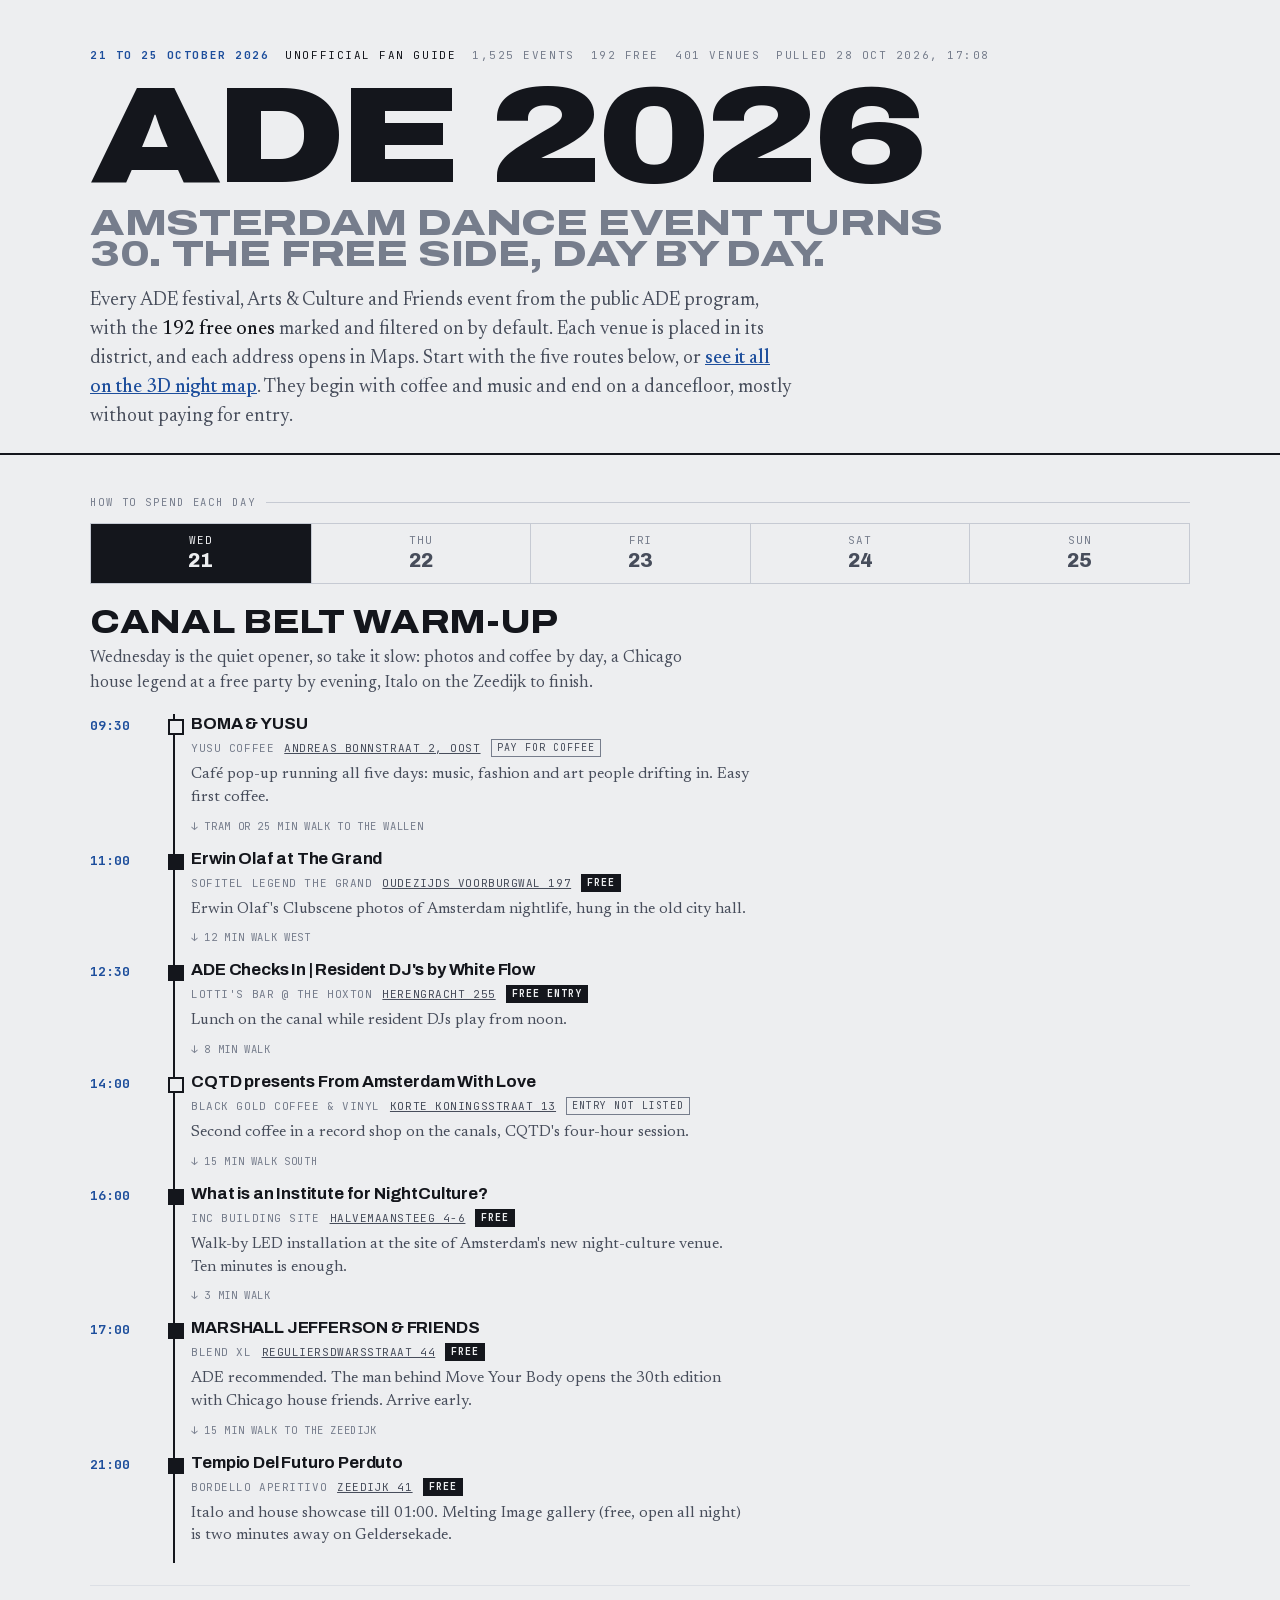
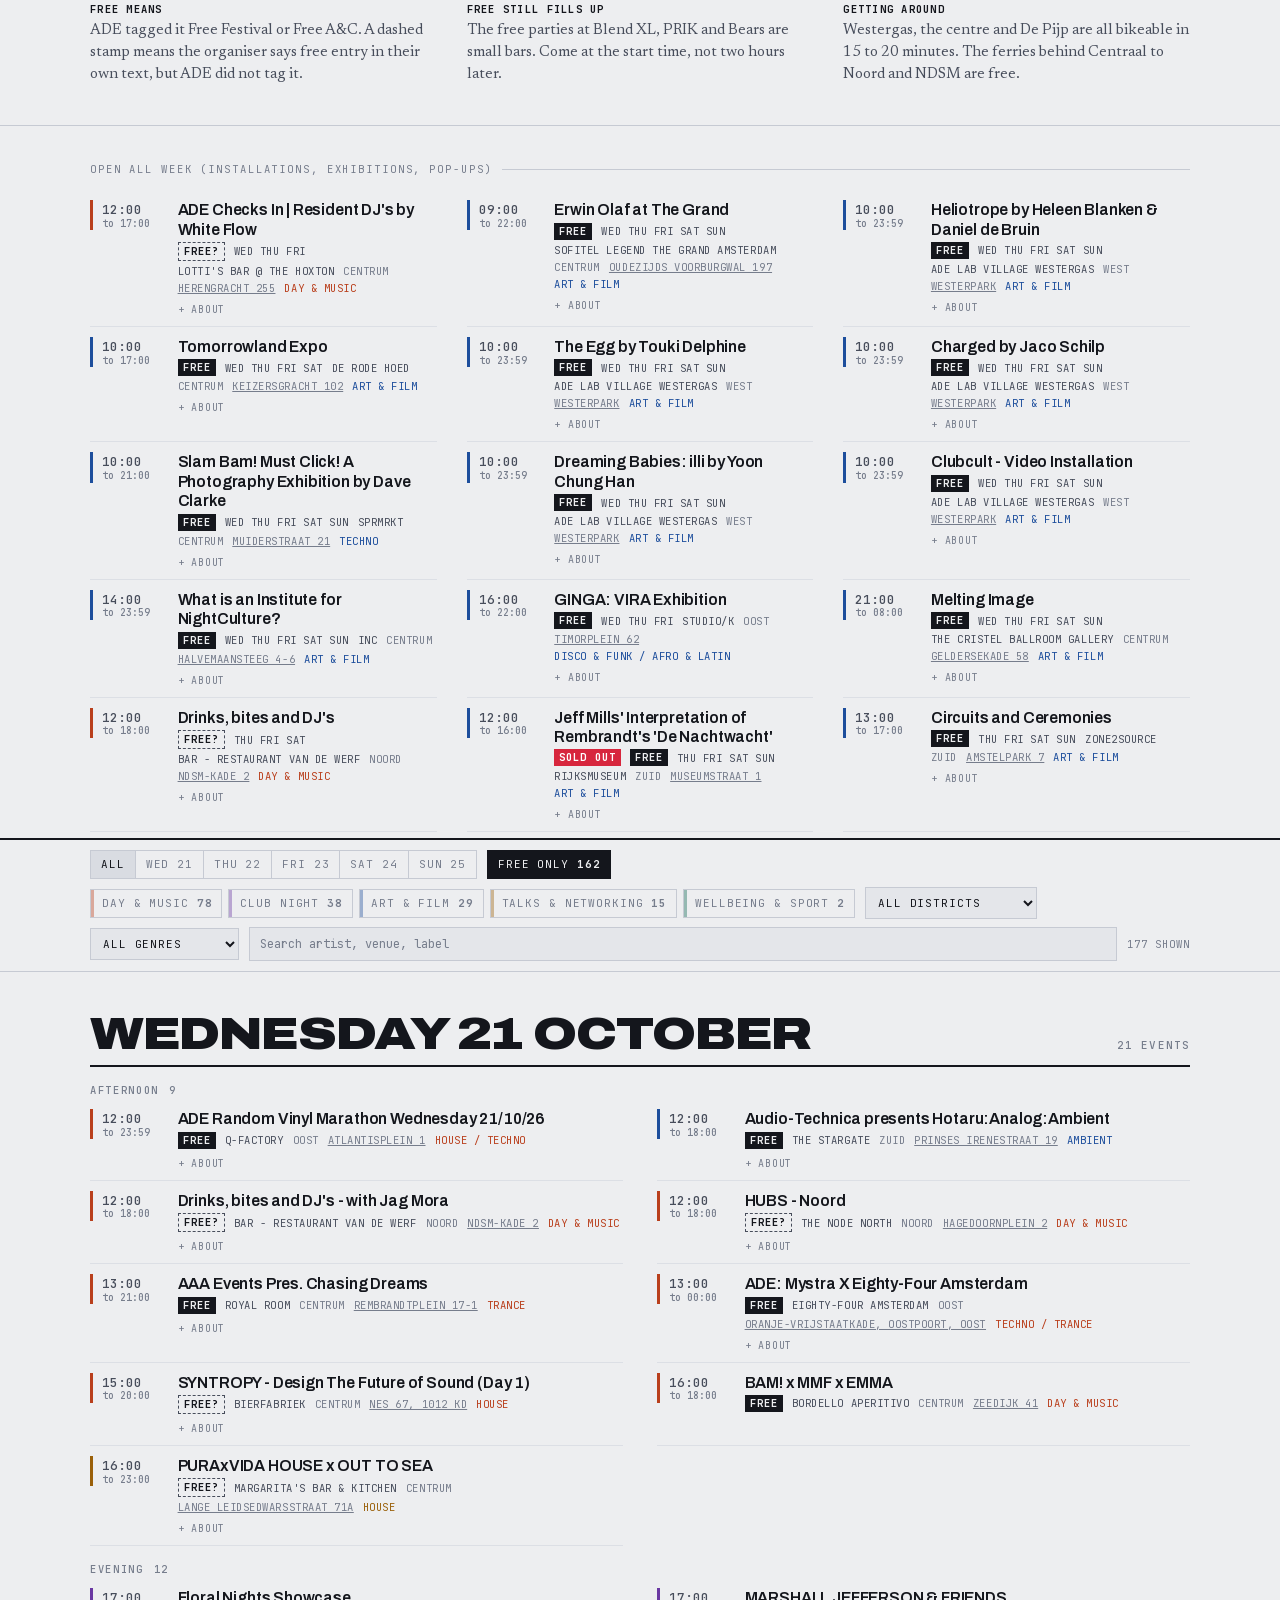
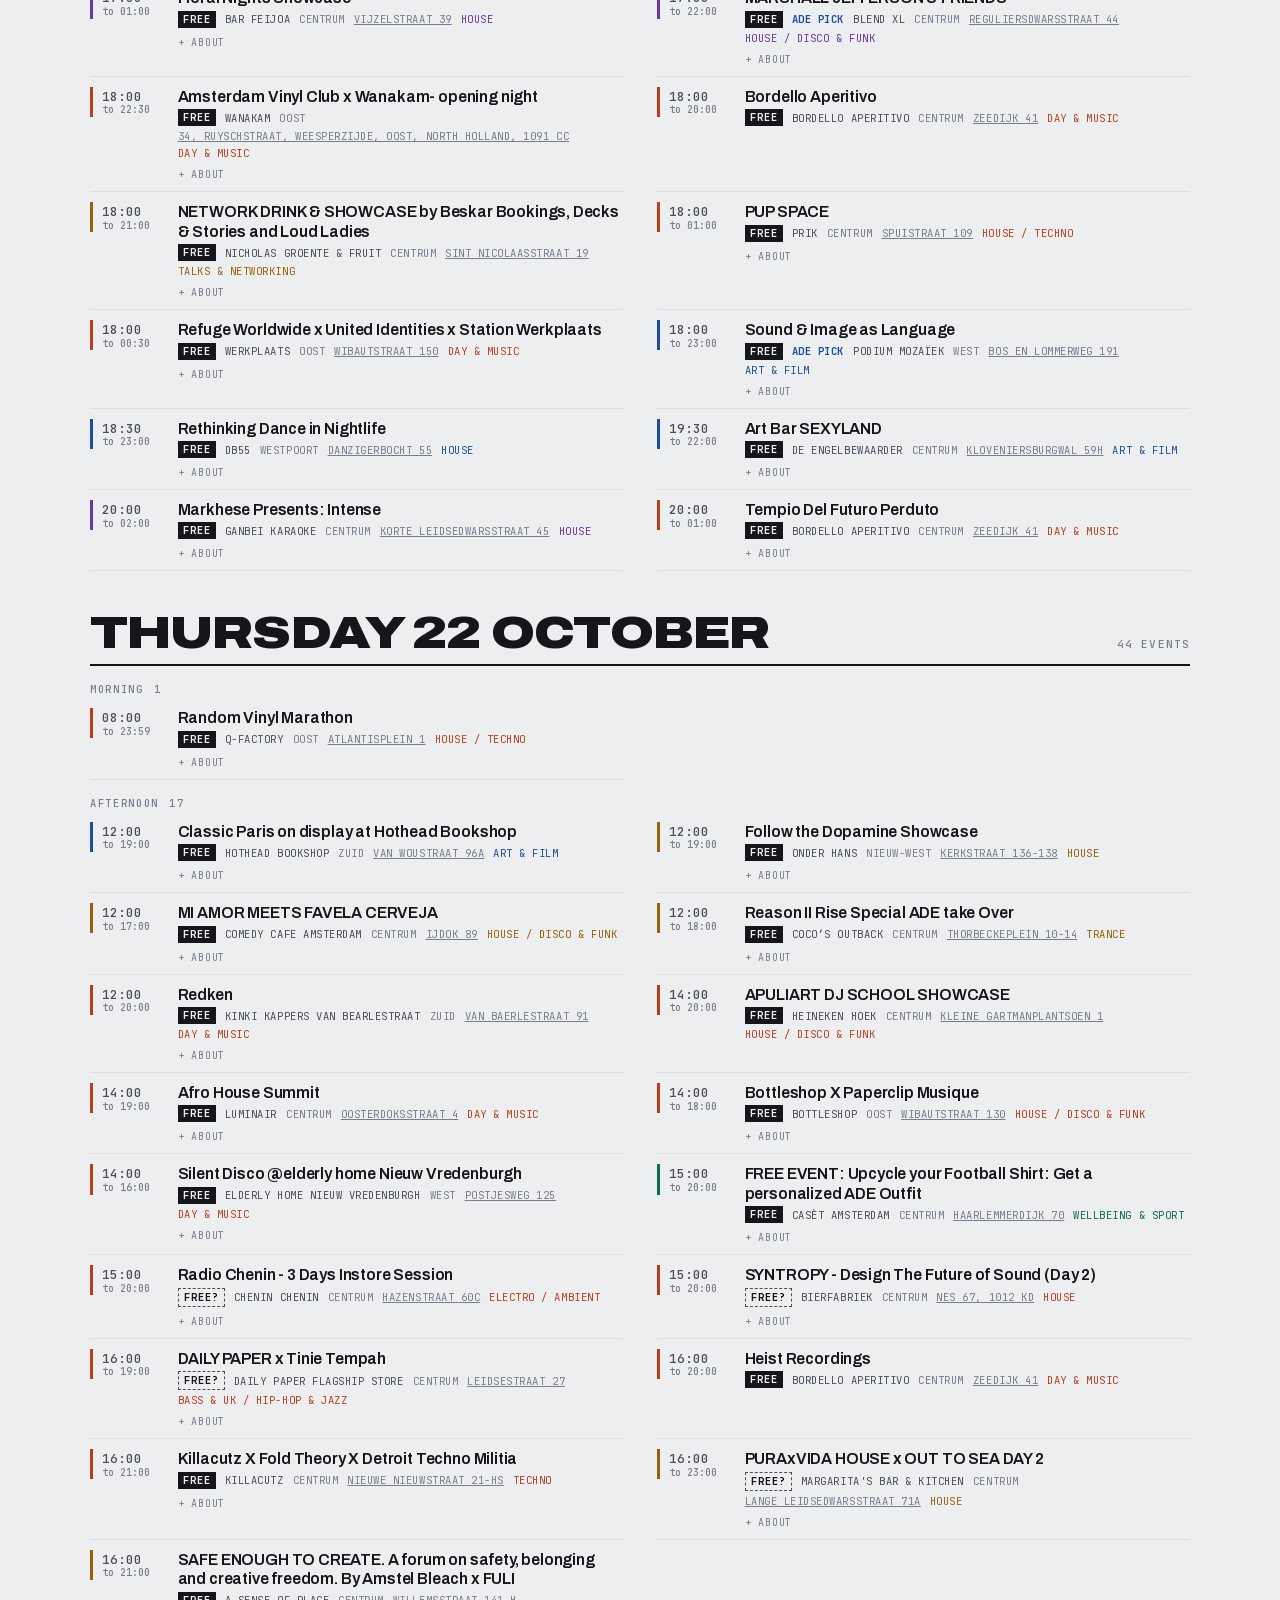
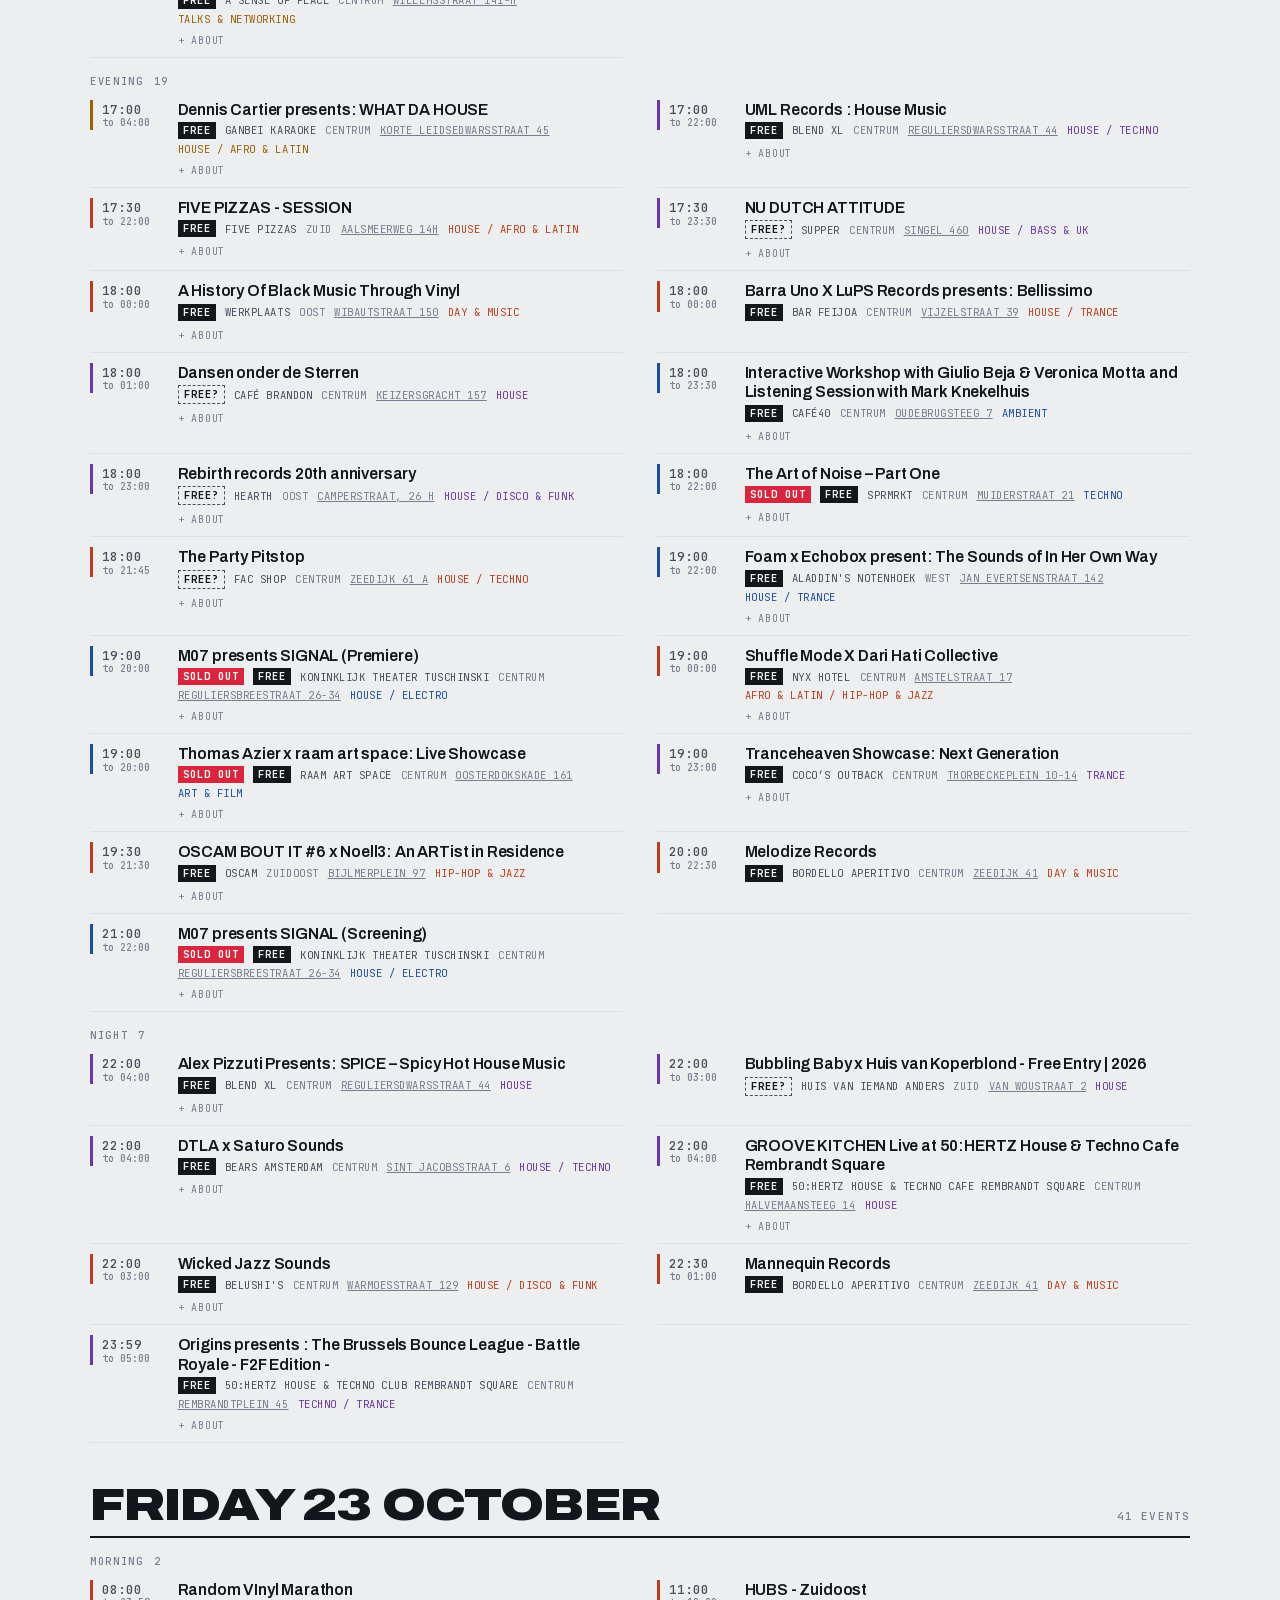
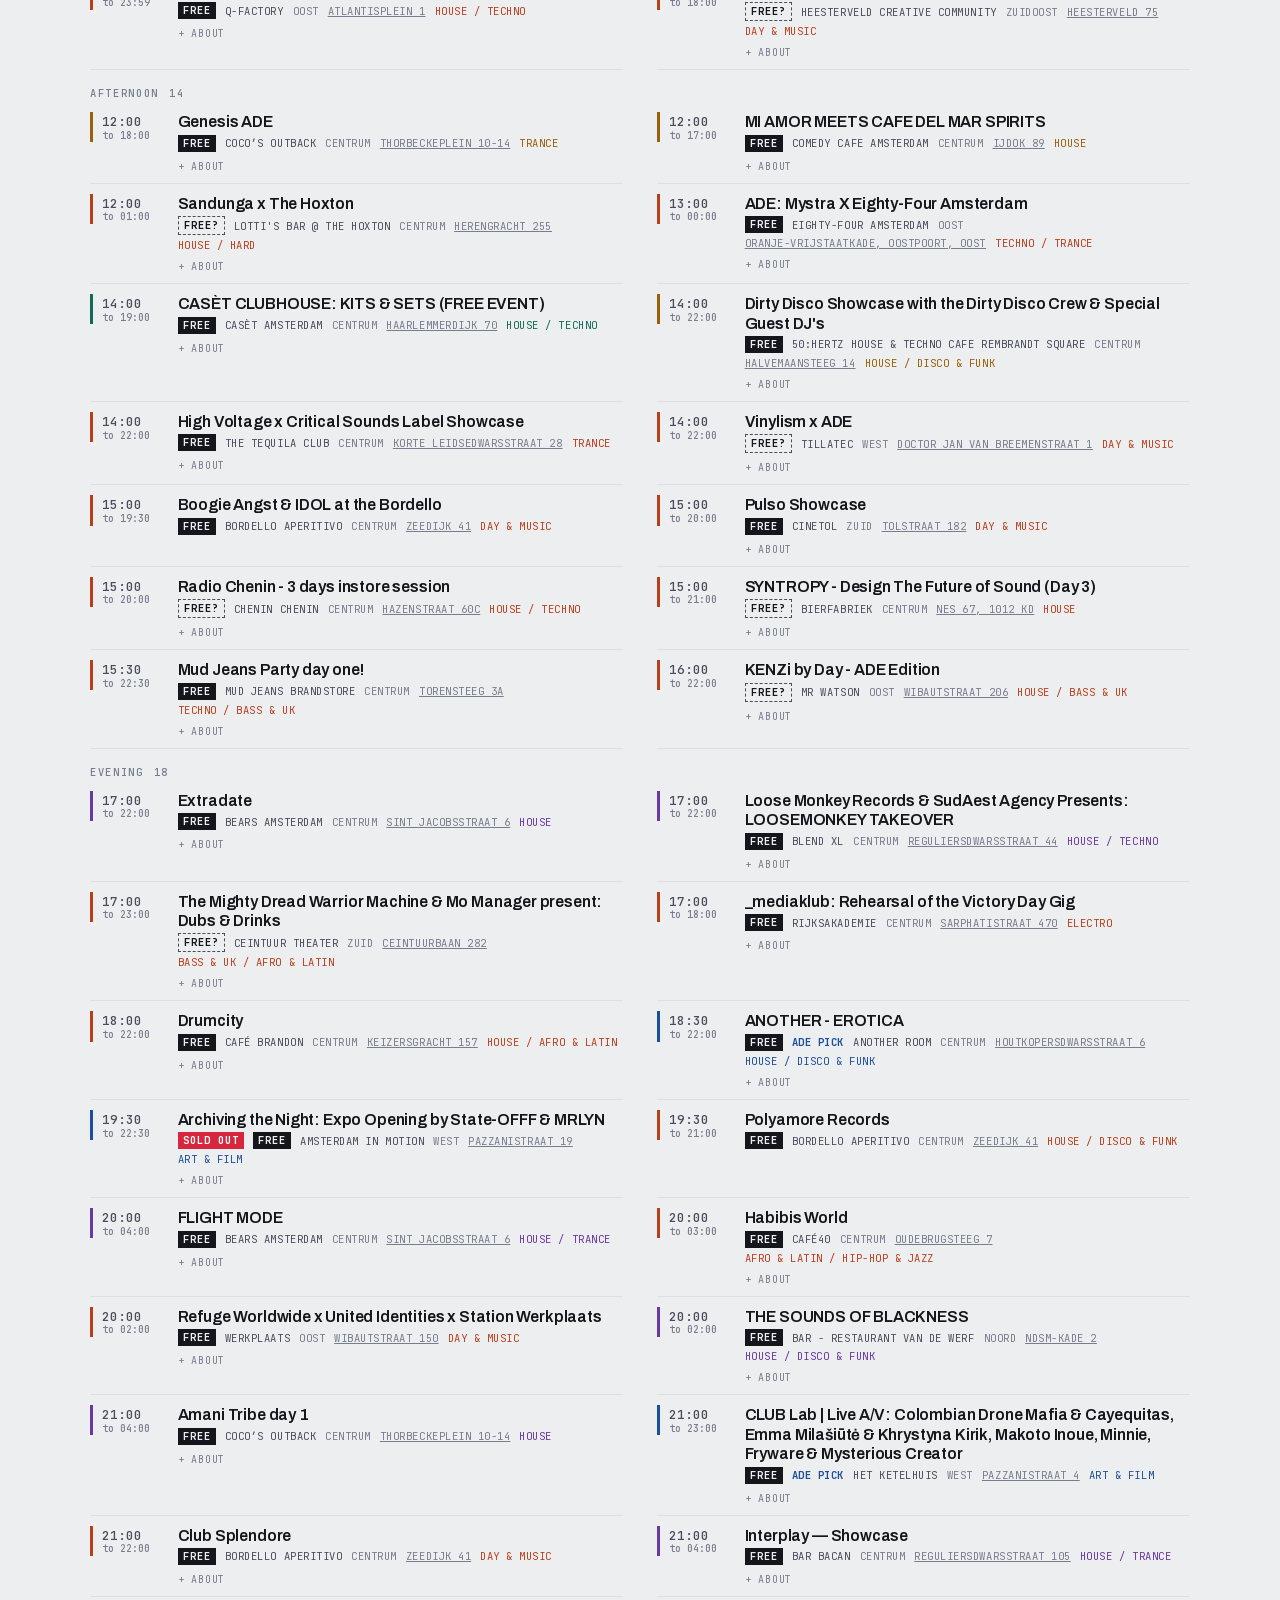
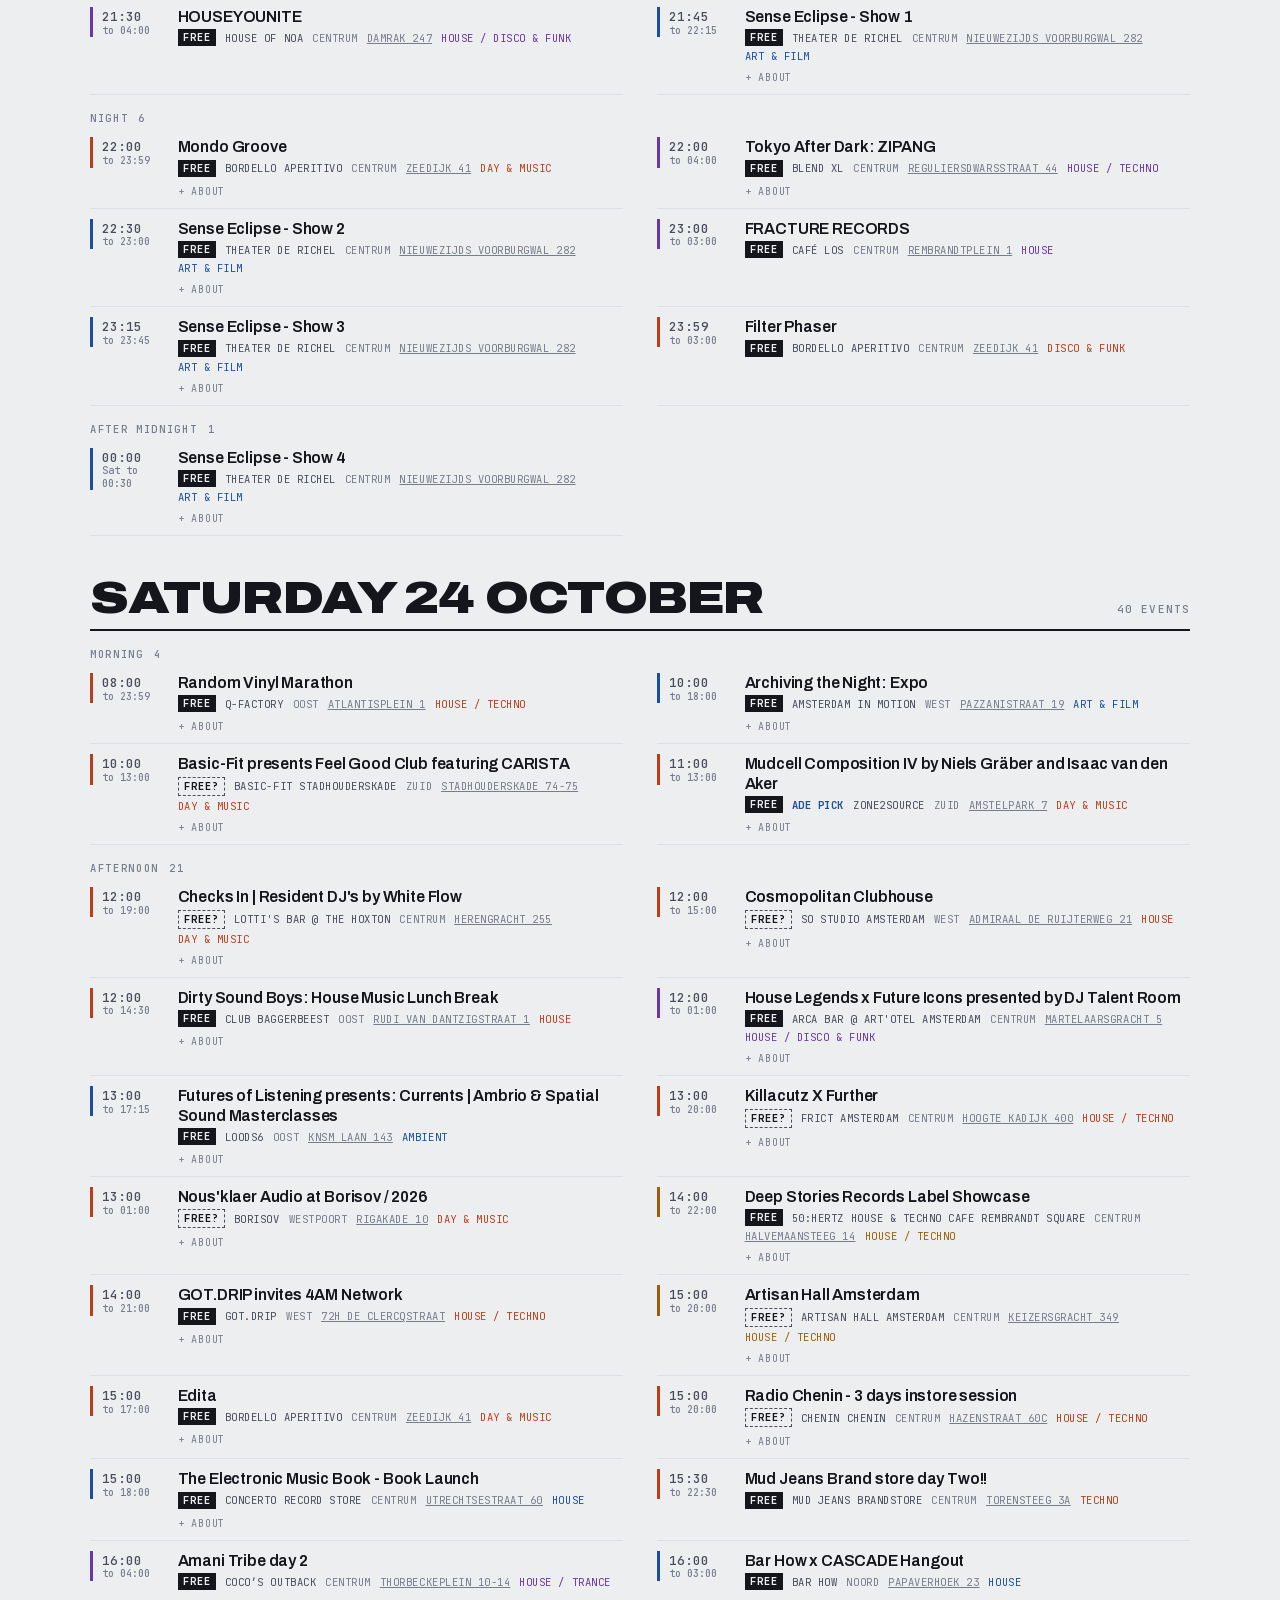
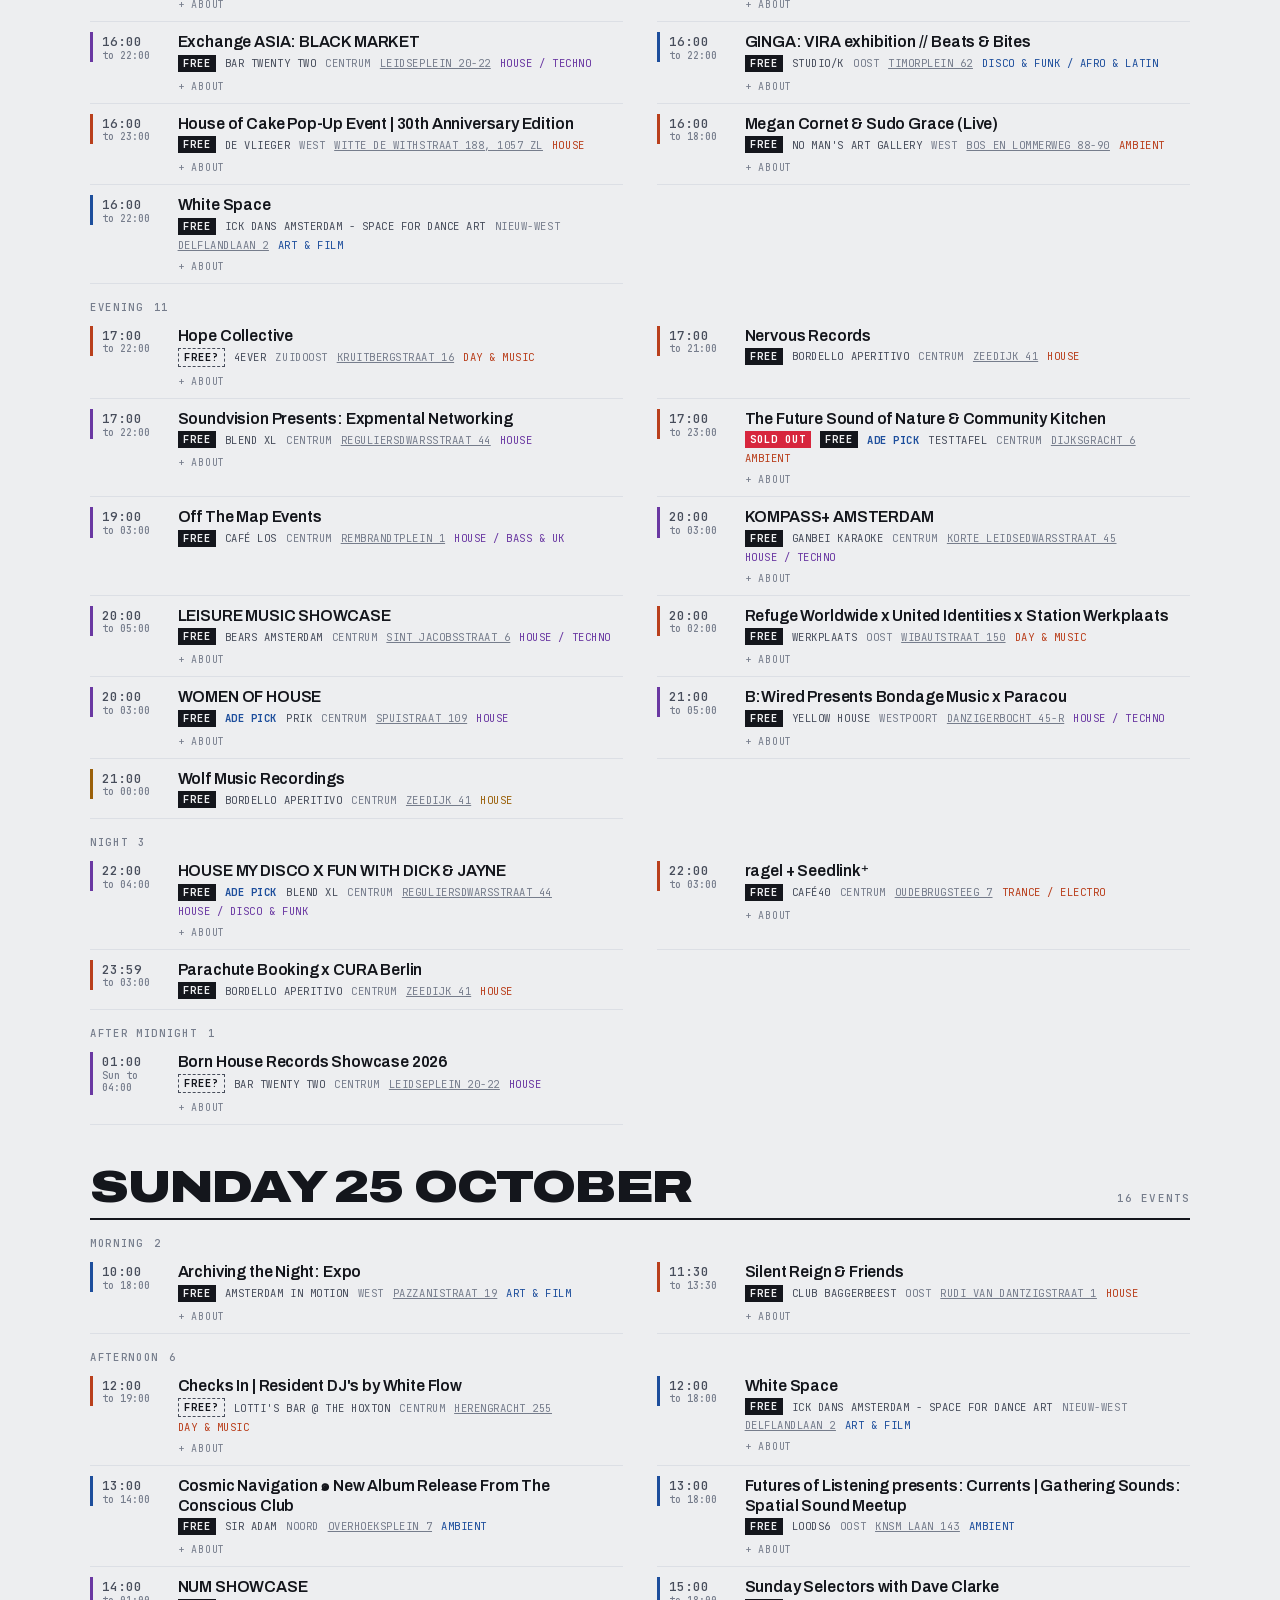
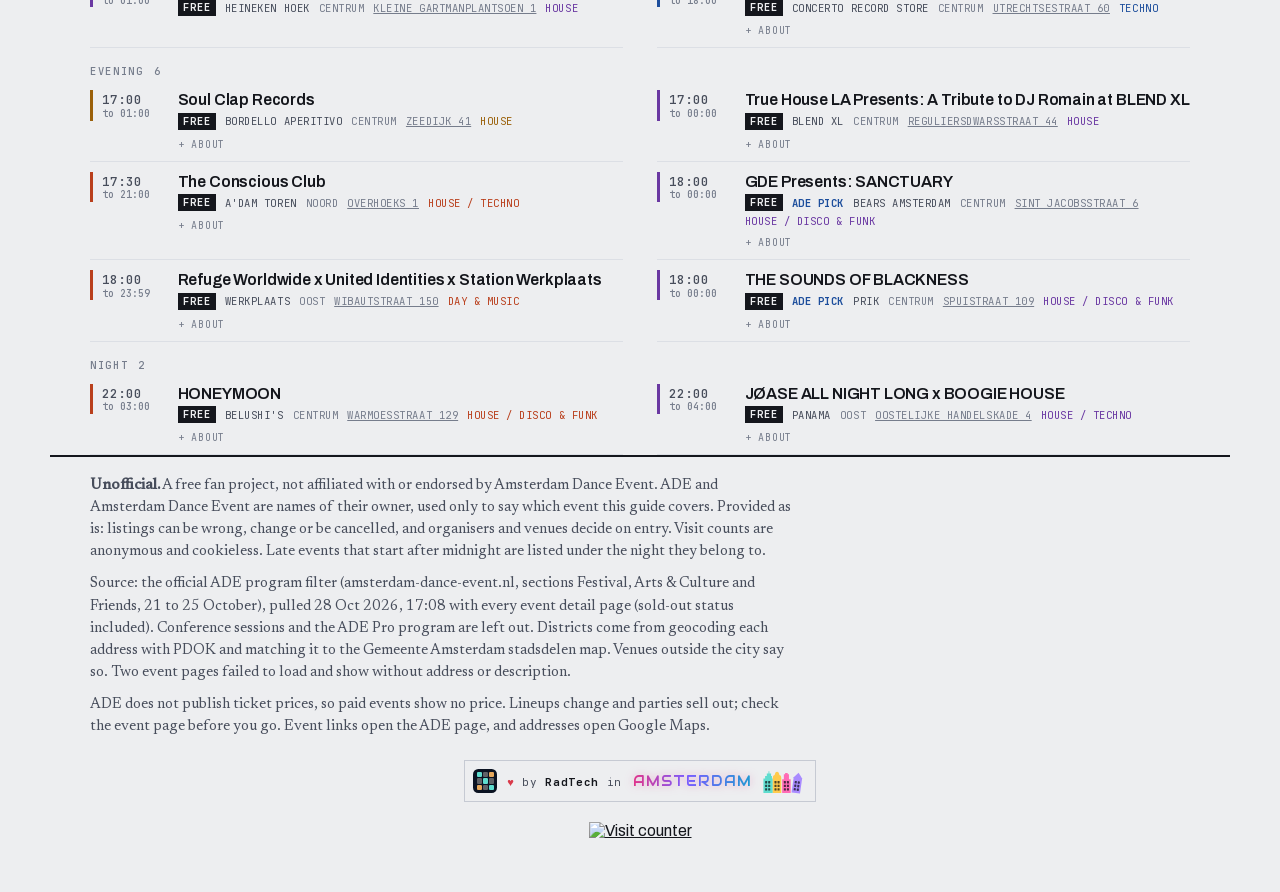
==== commit bfc9d2bd: "Program data refresh, 28 Oct 2026, 17:08" ====
--- a/guide/index.html
+++ b/guide/index.html
@@ -195,7 +195,7 @@
 
 <header class="top">
   <div class="wrap">
-    <div class="kicker"><b>21 to 25 October 2026</b><span class="unoff">Unofficial fan guide</span><span>1,525 events</span><span>192 free</span><span>401 venues</span><span>Pulled 27 Oct 2026, 17:16</span></div>
+    <div class="kicker"><b>21 to 25 October 2026</b><span class="unoff">Unofficial fan guide</span><span>1,525 events</span><span>192 free</span><span>401 venues</span><span>Pulled 28 Oct 2026, 17:08</span></div>
     <h1>ADE 2026<span class="sub">Amsterdam Dance Event turns 30. The free side, day by day.</span></h1>
     <p class="standfirst">Every ADE festival, Arts &amp; Culture and Friends event from the public ADE program, with the <b>192 free ones</b> marked and filtered on by default. Each venue is placed in its district, and each address opens in Maps. Start with the five routes below, or <a class="maplink" href="../">see it all on the 3D night map</a>. They begin with coffee and music and end on a dancefloor, mostly without paying for entry.</p>
   </div>
@@ -237,7 +237,7 @@
 
 <footer class="wrap">
   <p><b>Unofficial.</b> A free fan project, not affiliated with or endorsed by Amsterdam Dance Event. ADE and Amsterdam Dance Event are names of their owner, used only to say which event this guide covers. Provided as is: listings can be wrong, change or be cancelled, and organisers and venues decide on entry. Visit counts are anonymous and cookieless. Late events that start after midnight are listed under the night they belong to.</p>
-  <p>Source: the official ADE program filter (amsterdam-dance-event.nl, sections Festival, Arts &amp; Culture and Friends, 21 to 25 October), pulled 27 Oct 2026, 17:16 with every event detail page (sold-out status included). Conference sessions and the ADE Pro program are left out. Districts come from geocoding each address with PDOK and matching it to the Gemeente Amsterdam stadsdelen map. Venues outside the city say so. Two event pages failed to load and show without address or description.</p>
+  <p>Source: the official ADE program filter (amsterdam-dance-event.nl, sections Festival, Arts &amp; Culture and Friends, 21 to 25 October), pulled 28 Oct 2026, 17:08 with every event detail page (sold-out status included). Conference sessions and the ADE Pro program are left out. Districts come from geocoding each address with PDOK and matching it to the Gemeente Amsterdam stadsdelen map. Venues outside the city say so. Two event pages failed to load and show without address or description.</p>
   <p>ADE does not publish ticket prices, so paid events show no price. Lineups change and parties sell out; check the event page before you go. Event links open the ADE page, and addresses open Google Maps.</p>
   <a class="rt" href="https://radtech.nl" target="_blank" rel="noopener"><rt-logo mode="beat" size="24" plate aria-hidden="true"></rt-logo><span><span class="heart">&#9829;</span> by <b>RadTech</b> in <em class="city">Amsterdam</em></span><svg class="grachten" viewBox="0 0 46 27" aria-hidden="true"><path fill="#5FDDCF" d="M0 27V10h2V7h2V4h2V1.5h1V4h2v3h1v3h1v17z"/><path fill="#FFCB4D" d="M11 27V9q0-3 2.2-3 .6-4 2.8-4t2.8 4Q21 6 21 9v18z"/><path fill="#FF6BB5" d="M22 27V11h2V5h1.5V3.5h3V5H30v6h2v16z"/><g transform="rotate(8 38 27)"><path fill="#A98BFF" d="M33 27V9l5-6 5 6v18z"/></g><g fill="rgba(11,13,18,.72)"><rect x="2.0" y="13.0" width="2.4" height="2.8" rx=".4"/><rect x="5.6" y="13.0" width="2.4" height="2.8" rx=".4"/><rect x="2.0" y="17.2" width="2.4" height="2.8" rx=".4"/><rect x="5.6" y="17.2" width="2.4" height="2.8" rx=".4"/><rect x="2.0" y="21.4" width="2.4" height="2.8" rx=".4"/><rect x="5.6" y="21.4" width="2.4" height="2.8" rx=".4"/><rect x="13.0" y="13.0" width="2.4" height="2.8" rx=".4"/><rect x="16.6" y="13.0" width="2.4" height="2.8" rx=".4"/><rect x="13.0" y="17.2" width="2.4" height="2.8" rx=".4"/><rect x="16.6" y="17.2" width="2.4" height="2.8" rx=".4"/><rect x="13.0" y="21.4" width="2.4" height="2.8" rx=".4"/><rect x="16.6" y="21.4" width="2.4" height="2.8" rx=".4"/><rect x="24.0" y="13.0" width="2.4" height="2.8" rx=".4"/><rect x="27.6" y="13.0" width="2.4" height="2.8" rx=".4"/><rect x="24.0" y="17.2" width="2.4" height="2.8" rx=".4"/><rect x="27.6" y="17.2" width="2.4" height="2.8" rx=".4"/><rect x="24.0" y="21.4" width="2.4" height="2.8" rx=".4"/><rect x="27.6" y="21.4" width="2.4" height="2.8" rx=".4"/><g transform="rotate(8 38 27)"><rect x="35.0" y="13.0" width="2.4" height="2.8" rx=".4"/><rect x="38.6" y="13.0" width="2.4" height="2.8" rx=".4"/><rect x="35.0" y="17.2" width="2.4" height="2.8" rx=".4"/><rect x="38.6" y="17.2" width="2.4" height="2.8" rx=".4"/><rect x="35.0" y="21.4" width="2.4" height="2.8" rx=".4"/><rect x="38.6" y="21.4" width="2.4" height="2.8" rx=".4"/></g></g></svg></a>
   <div class="hits"><a class="hits" href="https://hits.sh/radtech-solutions.github.io/ade-2026/guide/" target="_blank" rel="noopener" title="Anonymous visit counter"><img src="https://hits.sh/radtech-solutions.github.io/ade-2026/guide.svg?label=visits&amp;color=5FDDCF&amp;labelColor=0B1322&amp;style=flat-square" alt="Visit counter"></a></div>
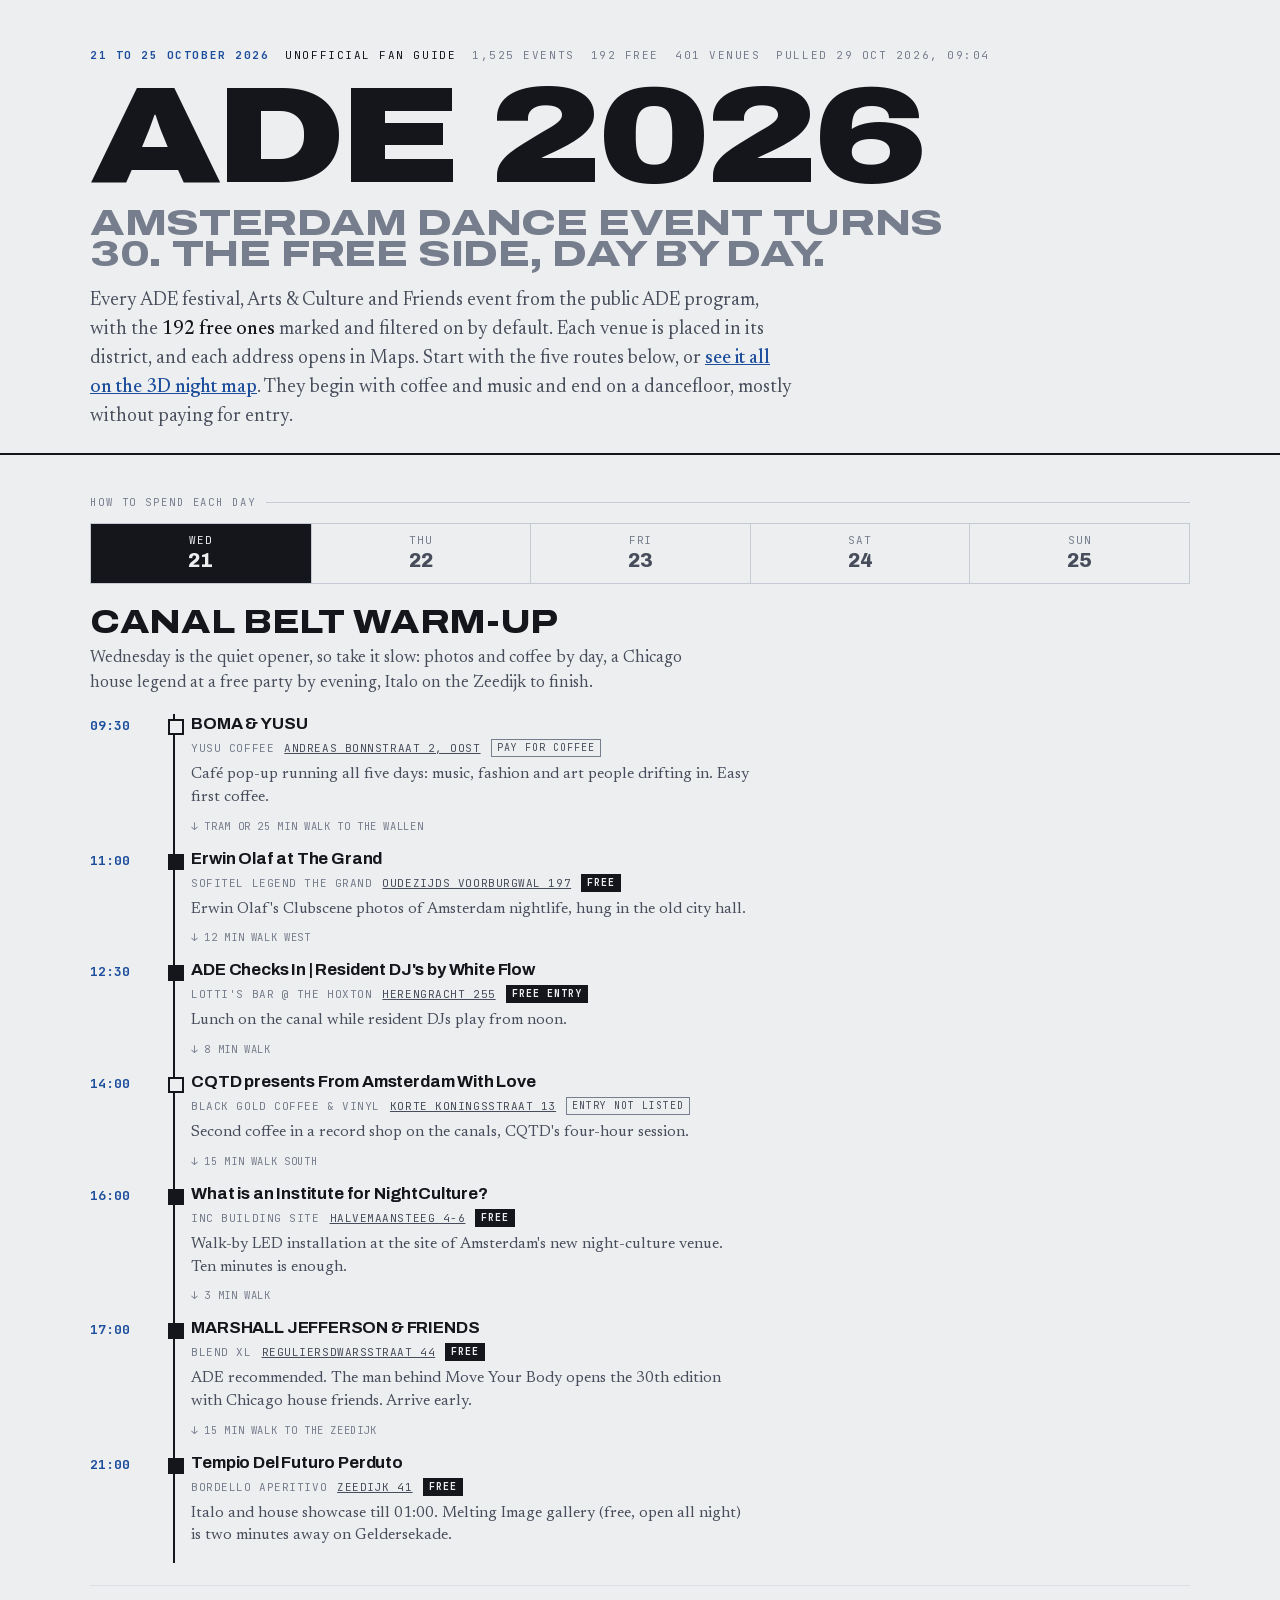
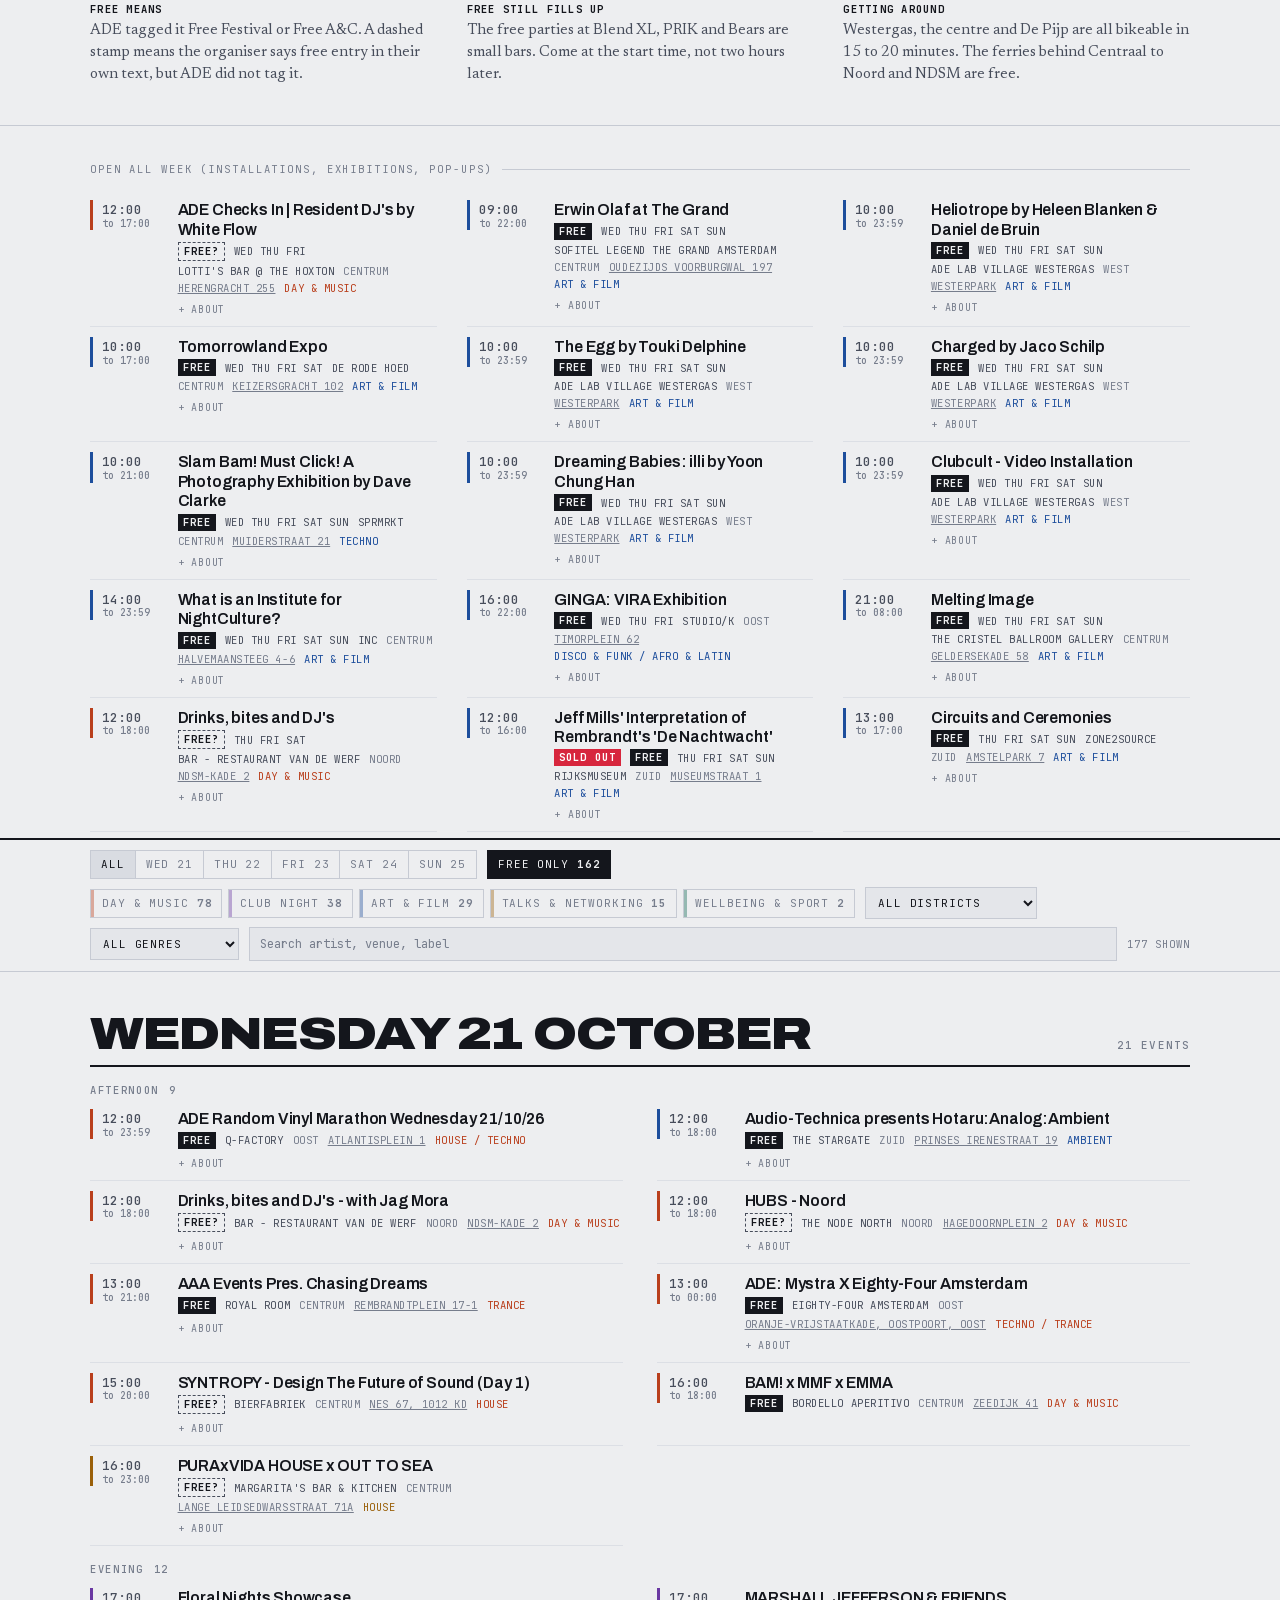
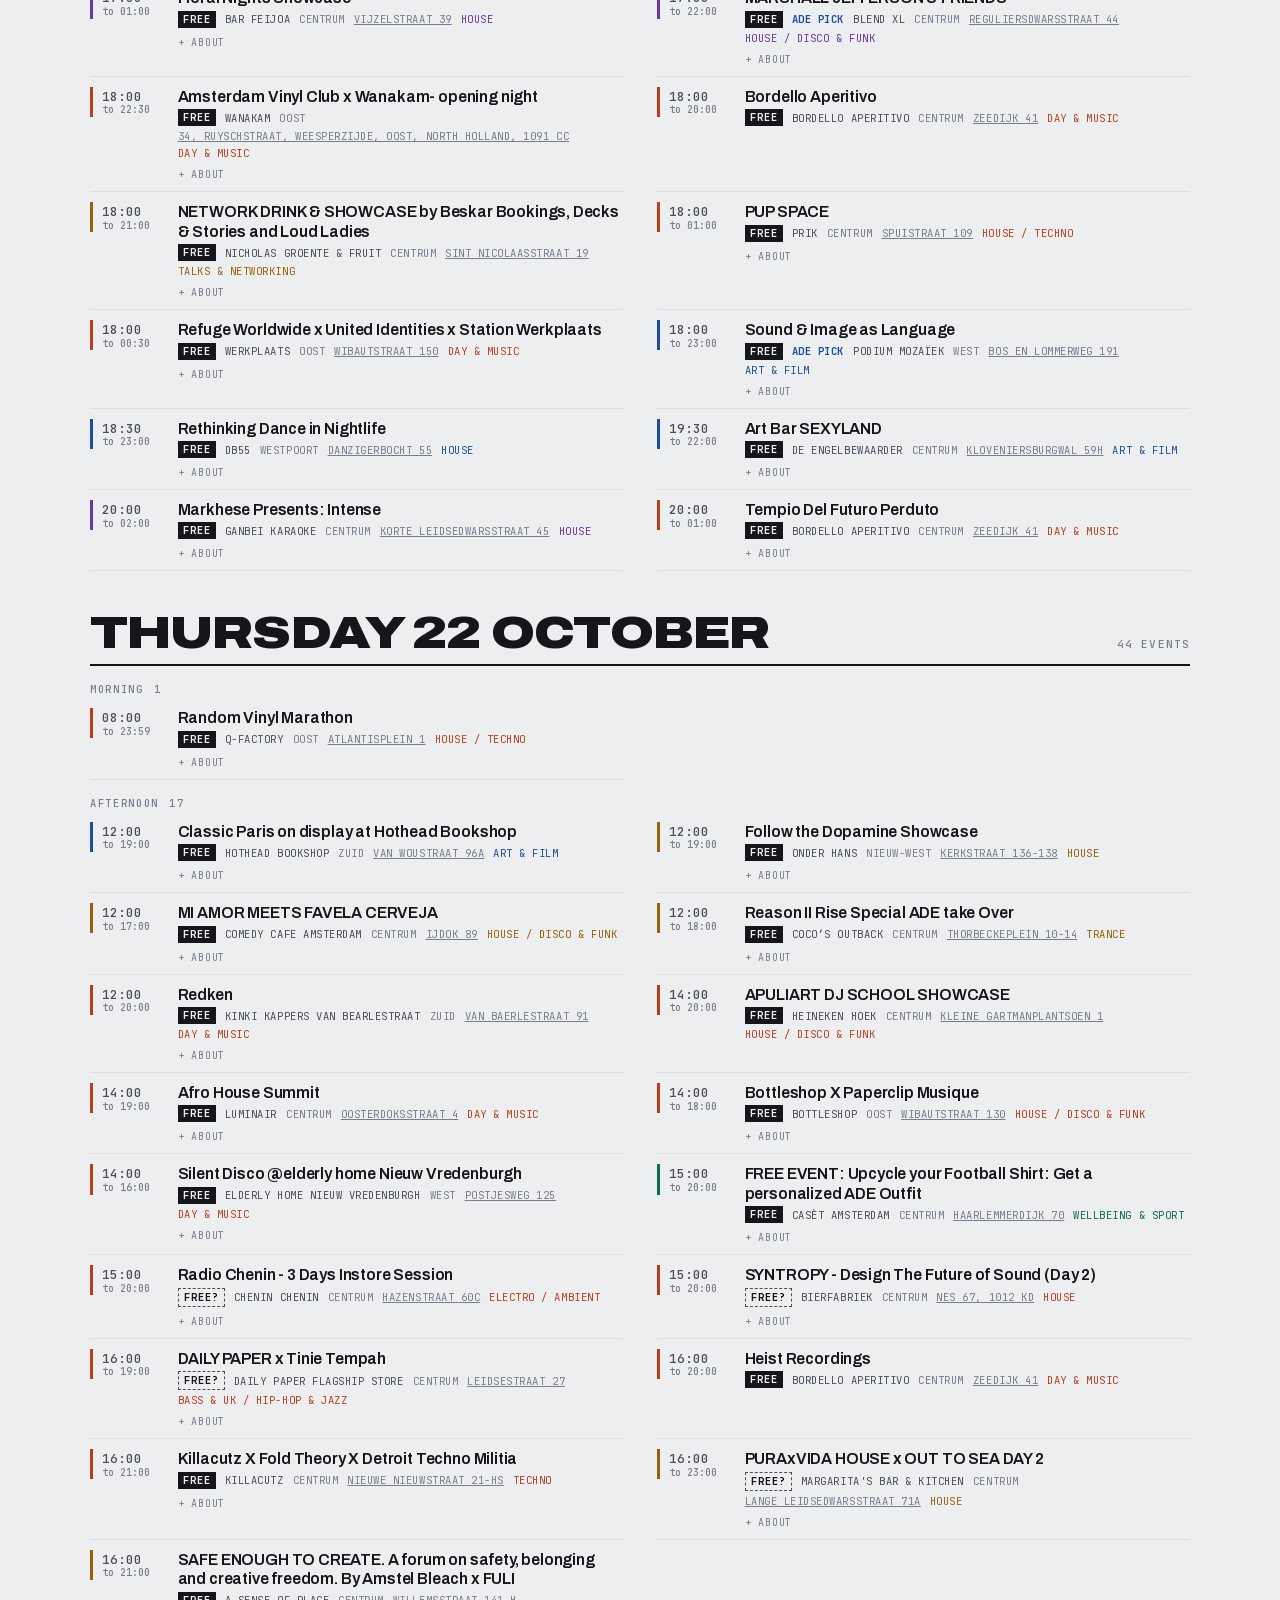
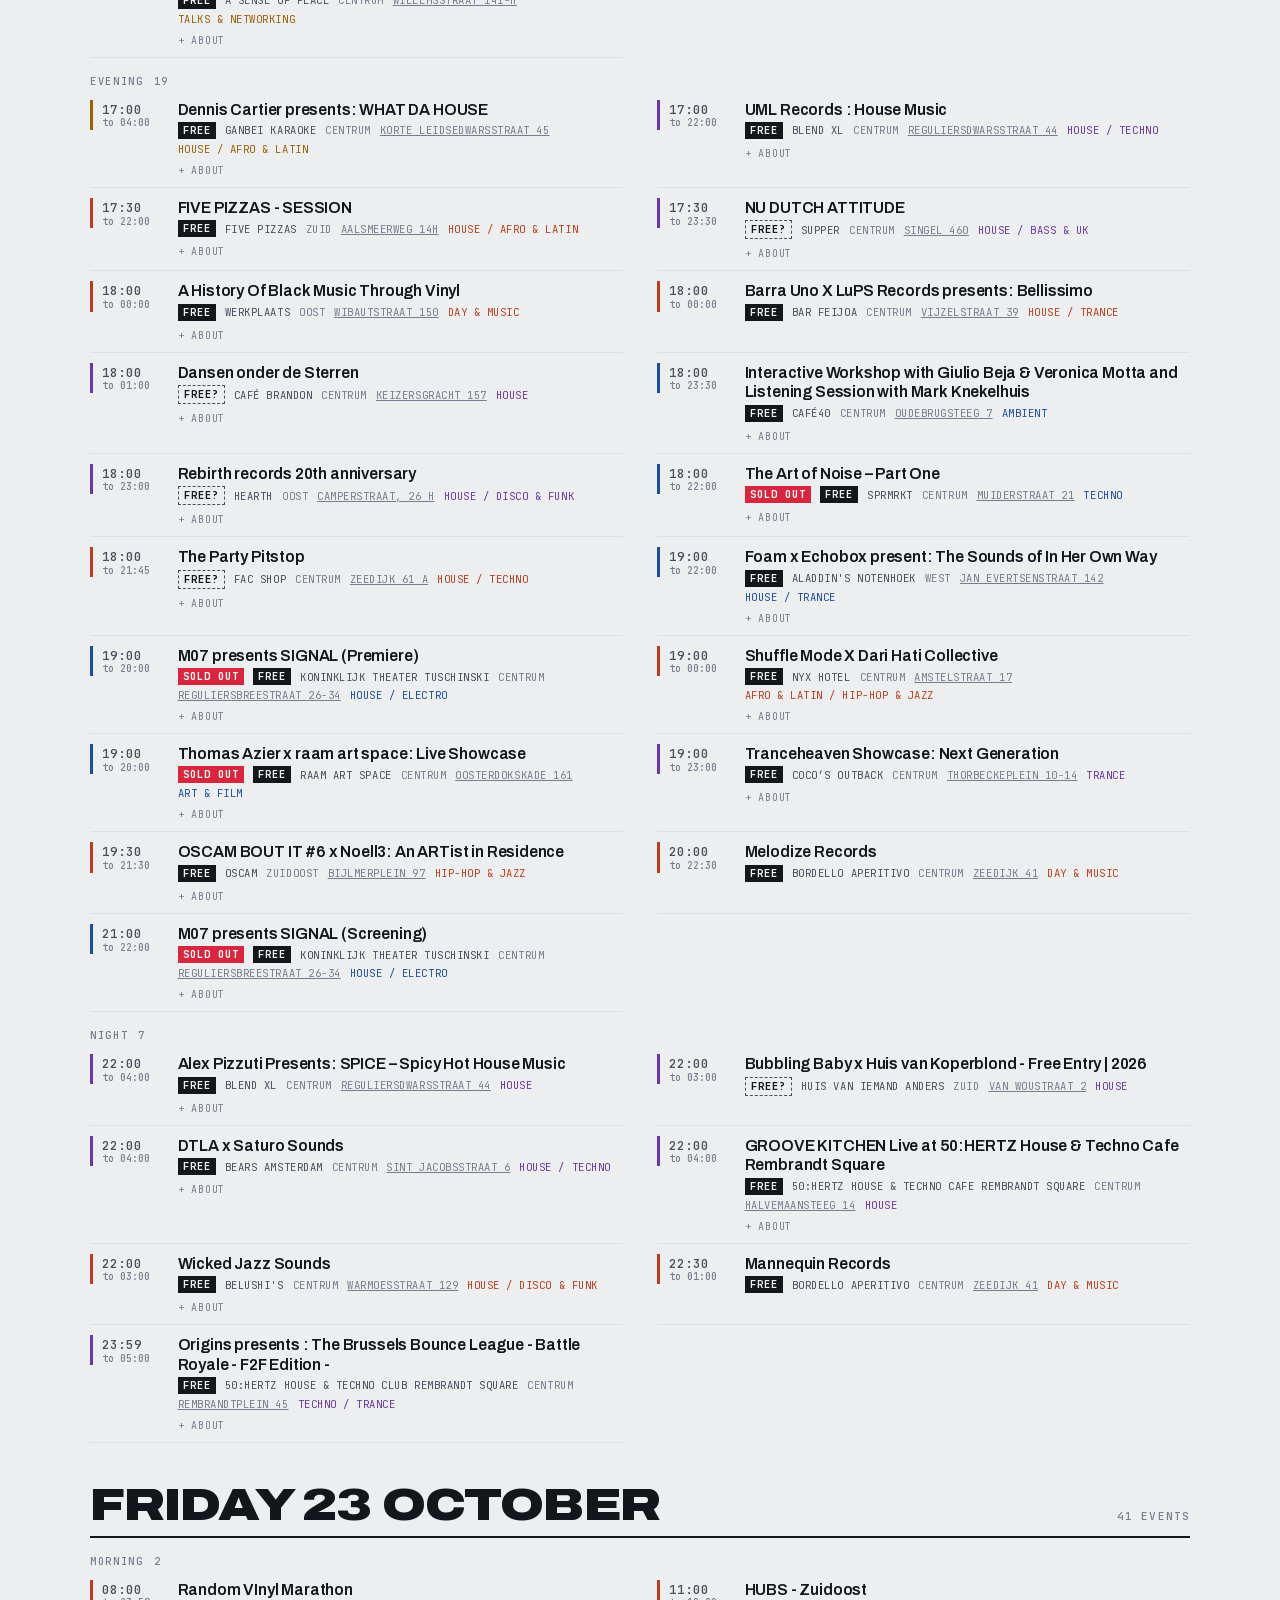
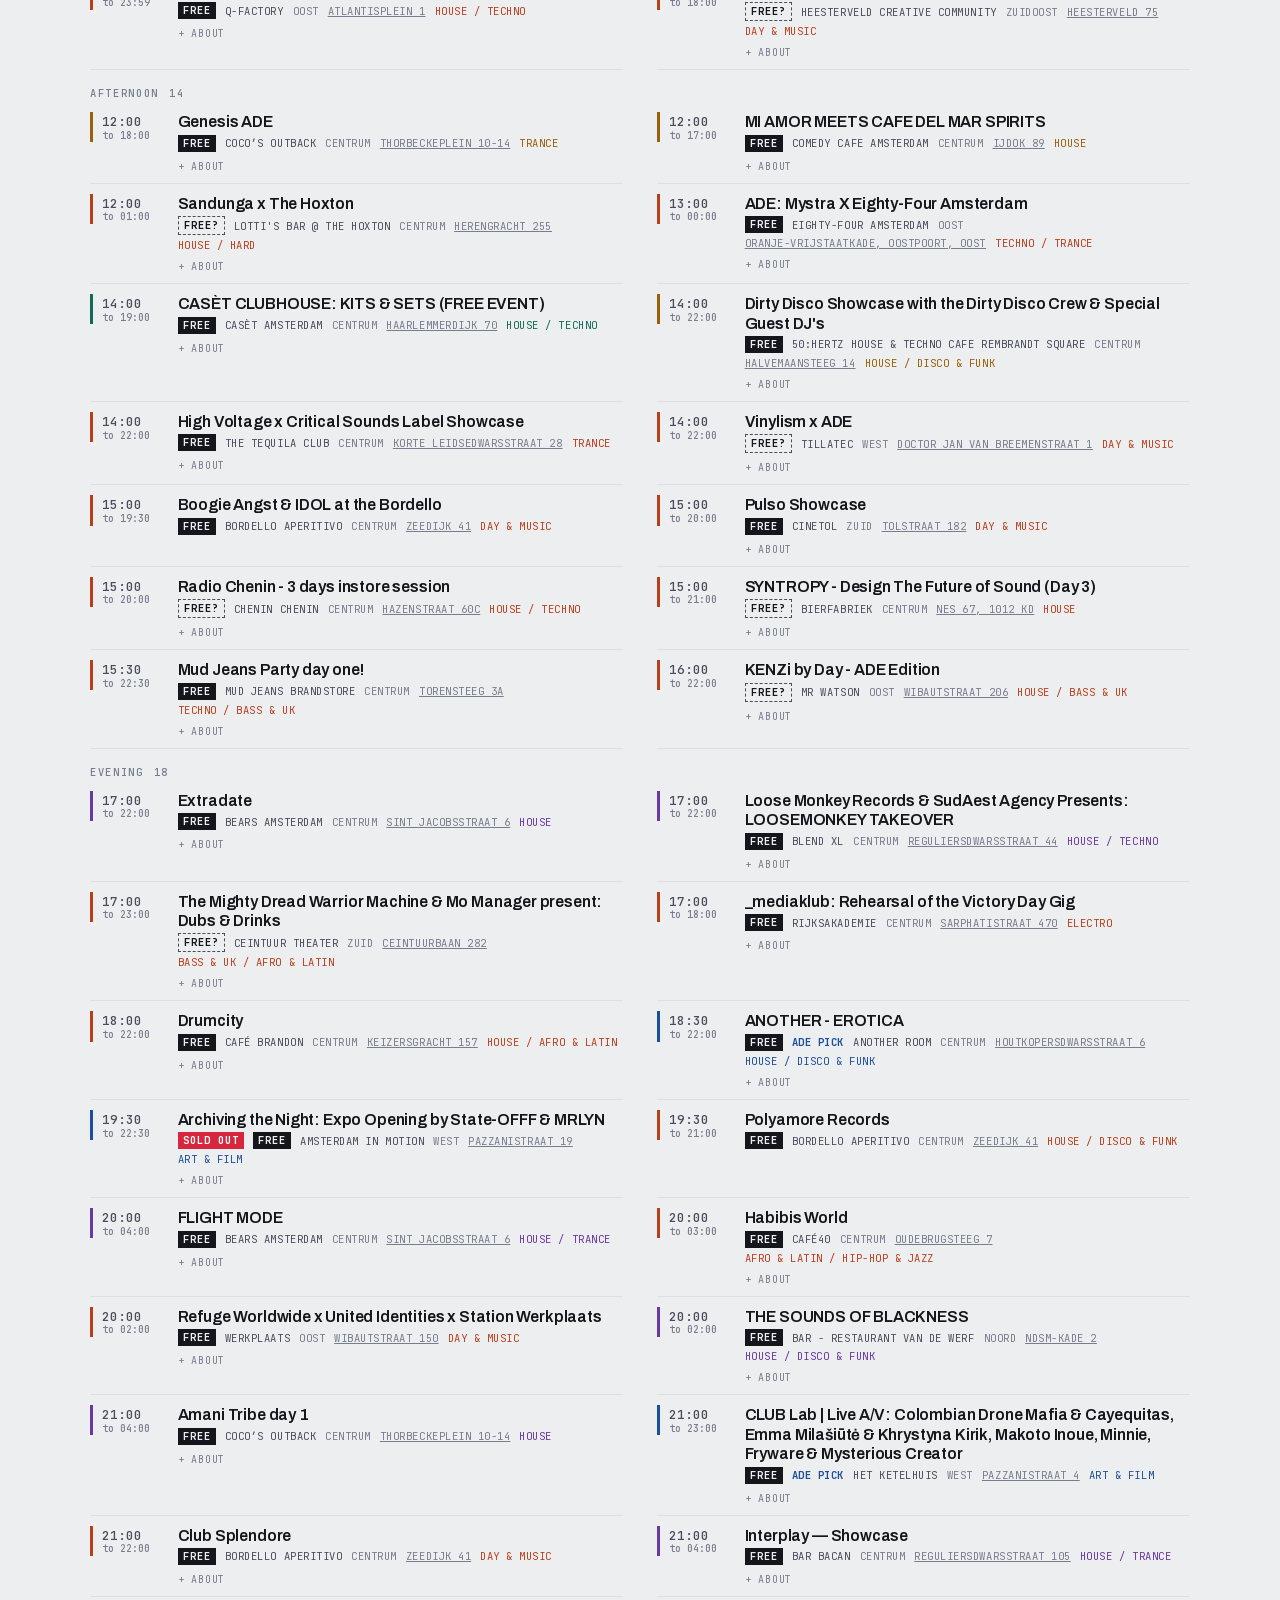
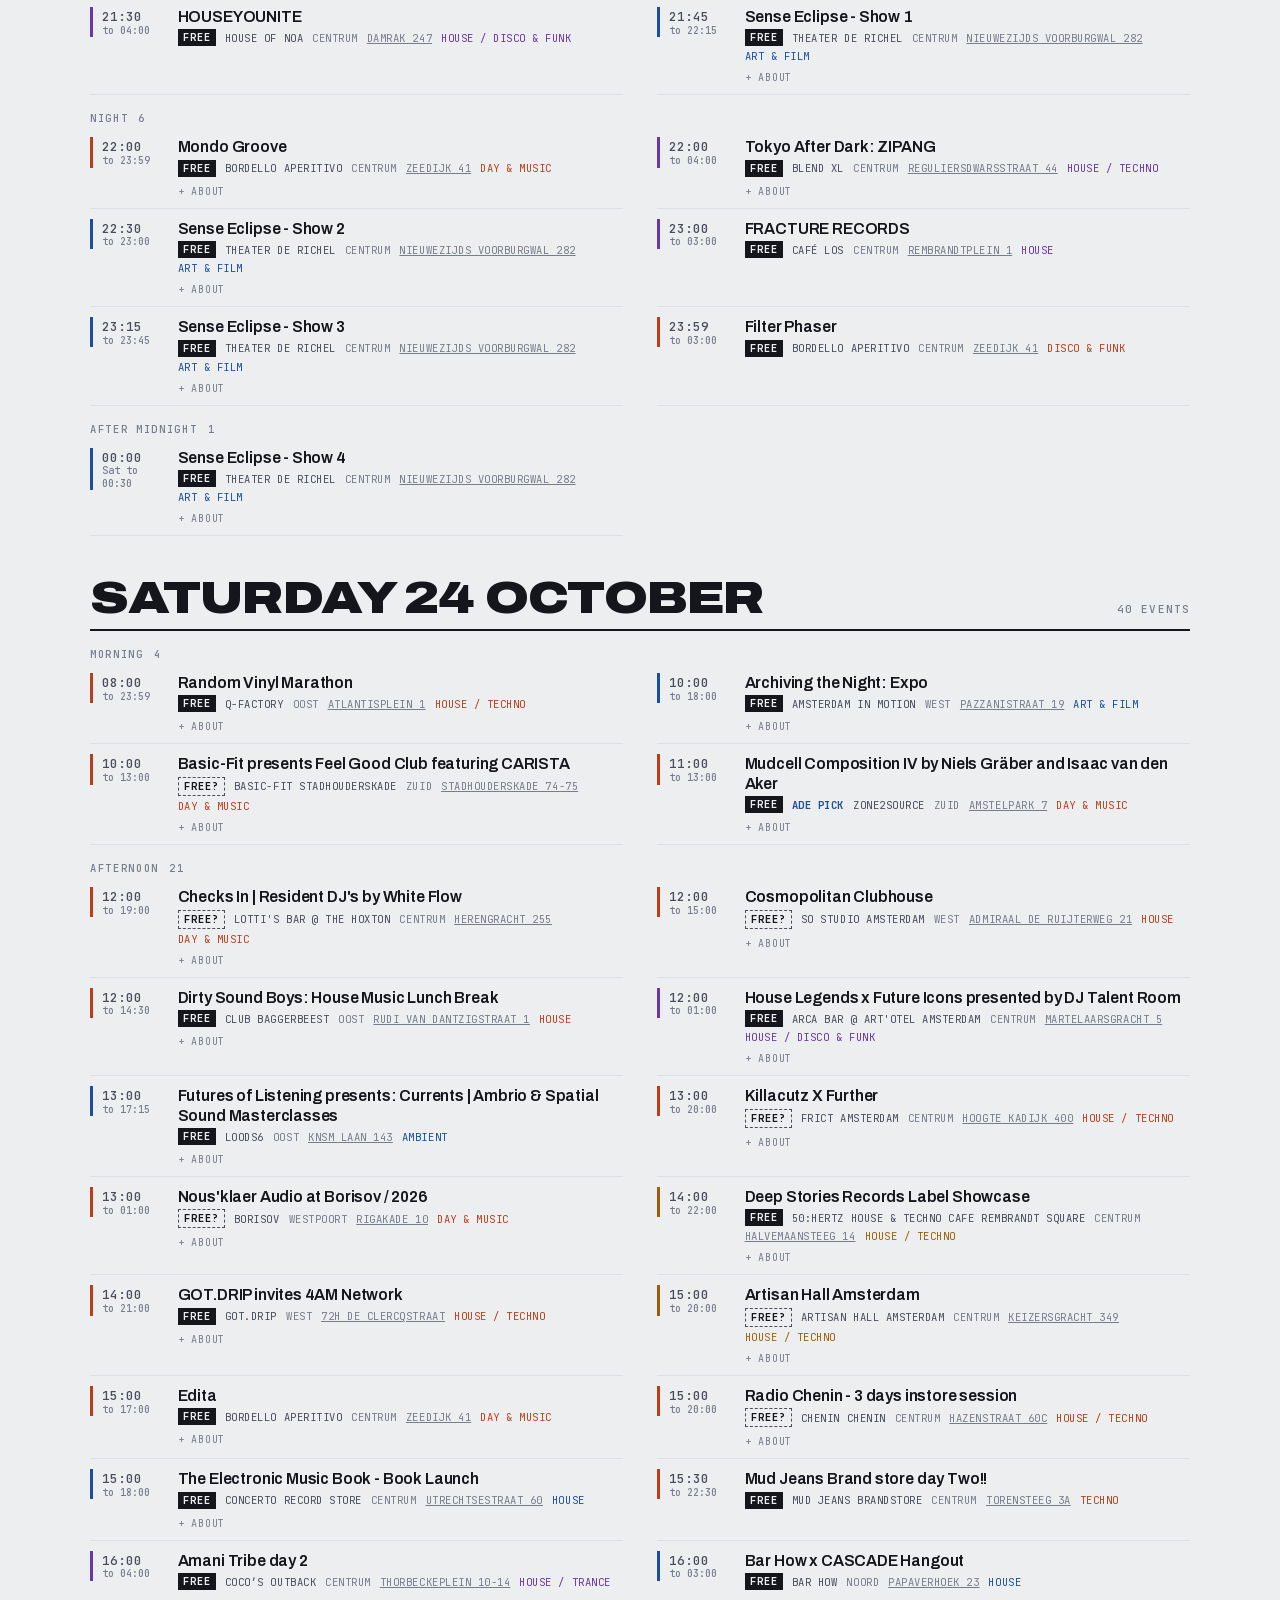
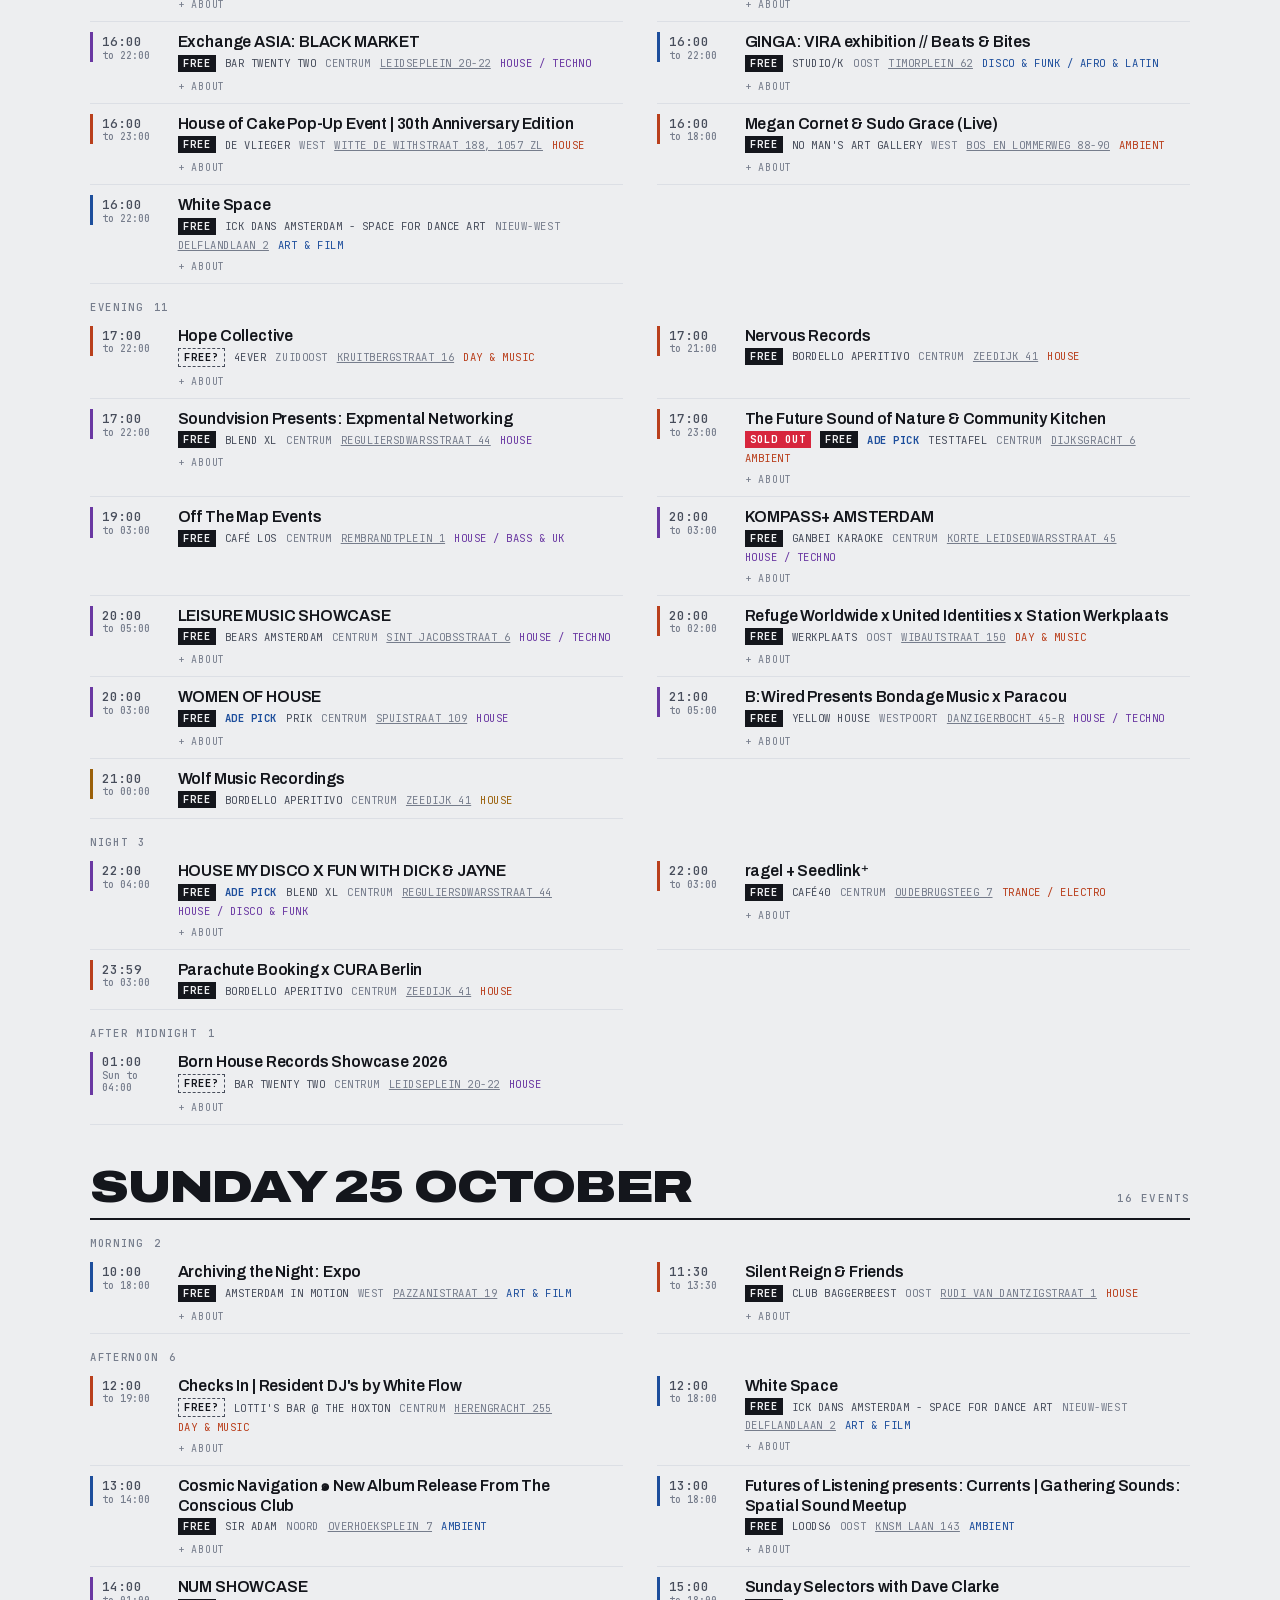
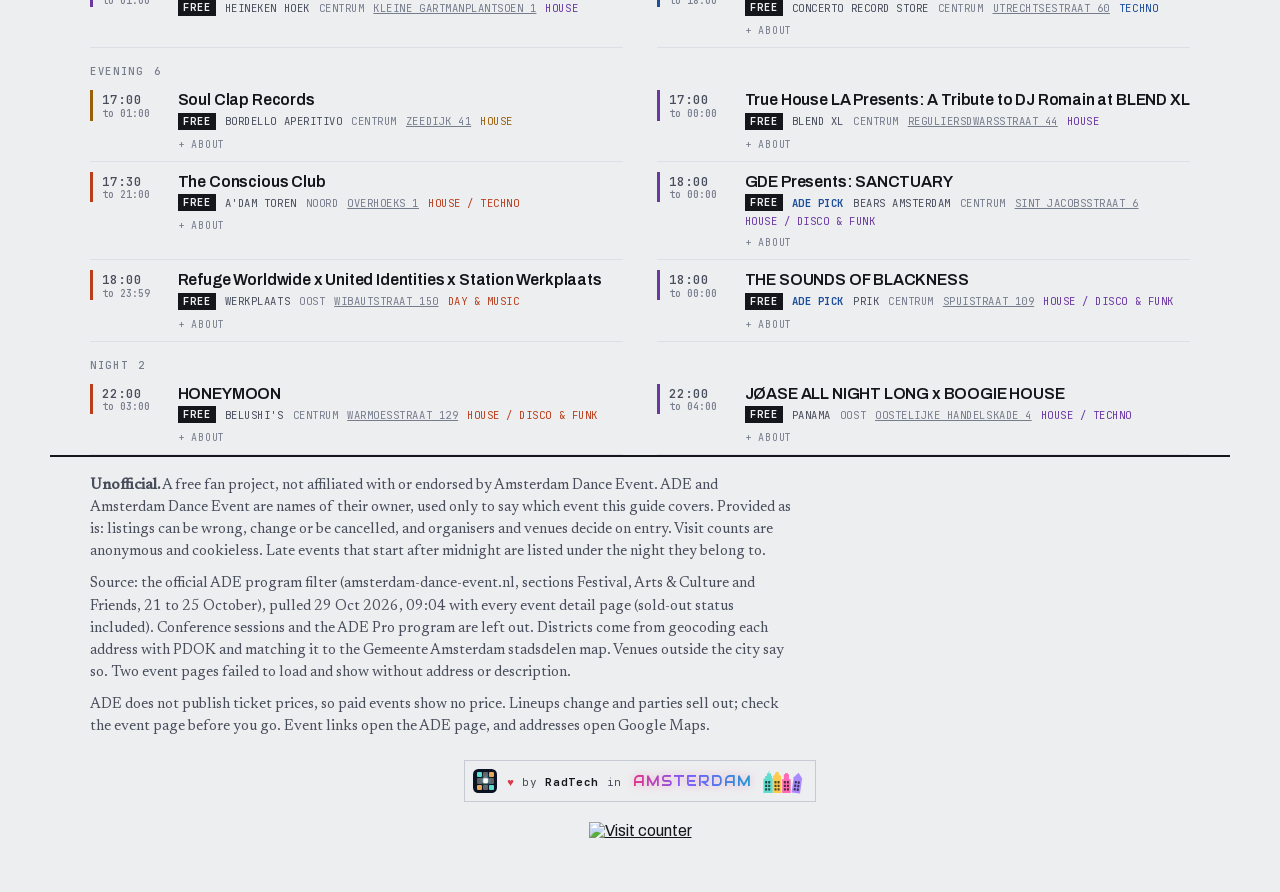
==== commit d486a29b: "Program data refresh, 29 Oct 2026, 09:04" ====
--- a/guide/index.html
+++ b/guide/index.html
@@ -195,7 +195,7 @@
 
 <header class="top">
   <div class="wrap">
-    <div class="kicker"><b>21 to 25 October 2026</b><span class="unoff">Unofficial fan guide</span><span>1,525 events</span><span>192 free</span><span>401 venues</span><span>Pulled 28 Oct 2026, 17:08</span></div>
+    <div class="kicker"><b>21 to 25 October 2026</b><span class="unoff">Unofficial fan guide</span><span>1,525 events</span><span>192 free</span><span>401 venues</span><span>Pulled 29 Oct 2026, 09:04</span></div>
     <h1>ADE 2026<span class="sub">Amsterdam Dance Event turns 30. The free side, day by day.</span></h1>
     <p class="standfirst">Every ADE festival, Arts &amp; Culture and Friends event from the public ADE program, with the <b>192 free ones</b> marked and filtered on by default. Each venue is placed in its district, and each address opens in Maps. Start with the five routes below, or <a class="maplink" href="../">see it all on the 3D night map</a>. They begin with coffee and music and end on a dancefloor, mostly without paying for entry.</p>
   </div>
@@ -237,7 +237,7 @@
 
 <footer class="wrap">
   <p><b>Unofficial.</b> A free fan project, not affiliated with or endorsed by Amsterdam Dance Event. ADE and Amsterdam Dance Event are names of their owner, used only to say which event this guide covers. Provided as is: listings can be wrong, change or be cancelled, and organisers and venues decide on entry. Visit counts are anonymous and cookieless. Late events that start after midnight are listed under the night they belong to.</p>
-  <p>Source: the official ADE program filter (amsterdam-dance-event.nl, sections Festival, Arts &amp; Culture and Friends, 21 to 25 October), pulled 28 Oct 2026, 17:08 with every event detail page (sold-out status included). Conference sessions and the ADE Pro program are left out. Districts come from geocoding each address with PDOK and matching it to the Gemeente Amsterdam stadsdelen map. Venues outside the city say so. Two event pages failed to load and show without address or description.</p>
+  <p>Source: the official ADE program filter (amsterdam-dance-event.nl, sections Festival, Arts &amp; Culture and Friends, 21 to 25 October), pulled 29 Oct 2026, 09:04 with every event detail page (sold-out status included). Conference sessions and the ADE Pro program are left out. Districts come from geocoding each address with PDOK and matching it to the Gemeente Amsterdam stadsdelen map. Venues outside the city say so. Two event pages failed to load and show without address or description.</p>
   <p>ADE does not publish ticket prices, so paid events show no price. Lineups change and parties sell out; check the event page before you go. Event links open the ADE page, and addresses open Google Maps.</p>
   <a class="rt" href="https://radtech.nl" target="_blank" rel="noopener"><rt-logo mode="beat" size="24" plate aria-hidden="true"></rt-logo><span><span class="heart">&#9829;</span> by <b>RadTech</b> in <em class="city">Amsterdam</em></span><svg class="grachten" viewBox="0 0 46 27" aria-hidden="true"><path fill="#5FDDCF" d="M0 27V10h2V7h2V4h2V1.5h1V4h2v3h1v3h1v17z"/><path fill="#FFCB4D" d="M11 27V9q0-3 2.2-3 .6-4 2.8-4t2.8 4Q21 6 21 9v18z"/><path fill="#FF6BB5" d="M22 27V11h2V5h1.5V3.5h3V5H30v6h2v16z"/><g transform="rotate(8 38 27)"><path fill="#A98BFF" d="M33 27V9l5-6 5 6v18z"/></g><g fill="rgba(11,13,18,.72)"><rect x="2.0" y="13.0" width="2.4" height="2.8" rx=".4"/><rect x="5.6" y="13.0" width="2.4" height="2.8" rx=".4"/><rect x="2.0" y="17.2" width="2.4" height="2.8" rx=".4"/><rect x="5.6" y="17.2" width="2.4" height="2.8" rx=".4"/><rect x="2.0" y="21.4" width="2.4" height="2.8" rx=".4"/><rect x="5.6" y="21.4" width="2.4" height="2.8" rx=".4"/><rect x="13.0" y="13.0" width="2.4" height="2.8" rx=".4"/><rect x="16.6" y="13.0" width="2.4" height="2.8" rx=".4"/><rect x="13.0" y="17.2" width="2.4" height="2.8" rx=".4"/><rect x="16.6" y="17.2" width="2.4" height="2.8" rx=".4"/><rect x="13.0" y="21.4" width="2.4" height="2.8" rx=".4"/><rect x="16.6" y="21.4" width="2.4" height="2.8" rx=".4"/><rect x="24.0" y="13.0" width="2.4" height="2.8" rx=".4"/><rect x="27.6" y="13.0" width="2.4" height="2.8" rx=".4"/><rect x="24.0" y="17.2" width="2.4" height="2.8" rx=".4"/><rect x="27.6" y="17.2" width="2.4" height="2.8" rx=".4"/><rect x="24.0" y="21.4" width="2.4" height="2.8" rx=".4"/><rect x="27.6" y="21.4" width="2.4" height="2.8" rx=".4"/><g transform="rotate(8 38 27)"><rect x="35.0" y="13.0" width="2.4" height="2.8" rx=".4"/><rect x="38.6" y="13.0" width="2.4" height="2.8" rx=".4"/><rect x="35.0" y="17.2" width="2.4" height="2.8" rx=".4"/><rect x="38.6" y="17.2" width="2.4" height="2.8" rx=".4"/><rect x="35.0" y="21.4" width="2.4" height="2.8" rx=".4"/><rect x="38.6" y="21.4" width="2.4" height="2.8" rx=".4"/></g></g></svg></a>
   <div class="hits"><a class="hits" href="https://hits.sh/radtech-solutions.github.io/ade-2026/guide/" target="_blank" rel="noopener" title="Anonymous visit counter"><img src="https://hits.sh/radtech-solutions.github.io/ade-2026/guide.svg?label=visits&amp;color=5FDDCF&amp;labelColor=0B1322&amp;style=flat-square" alt="Visit counter"></a></div>
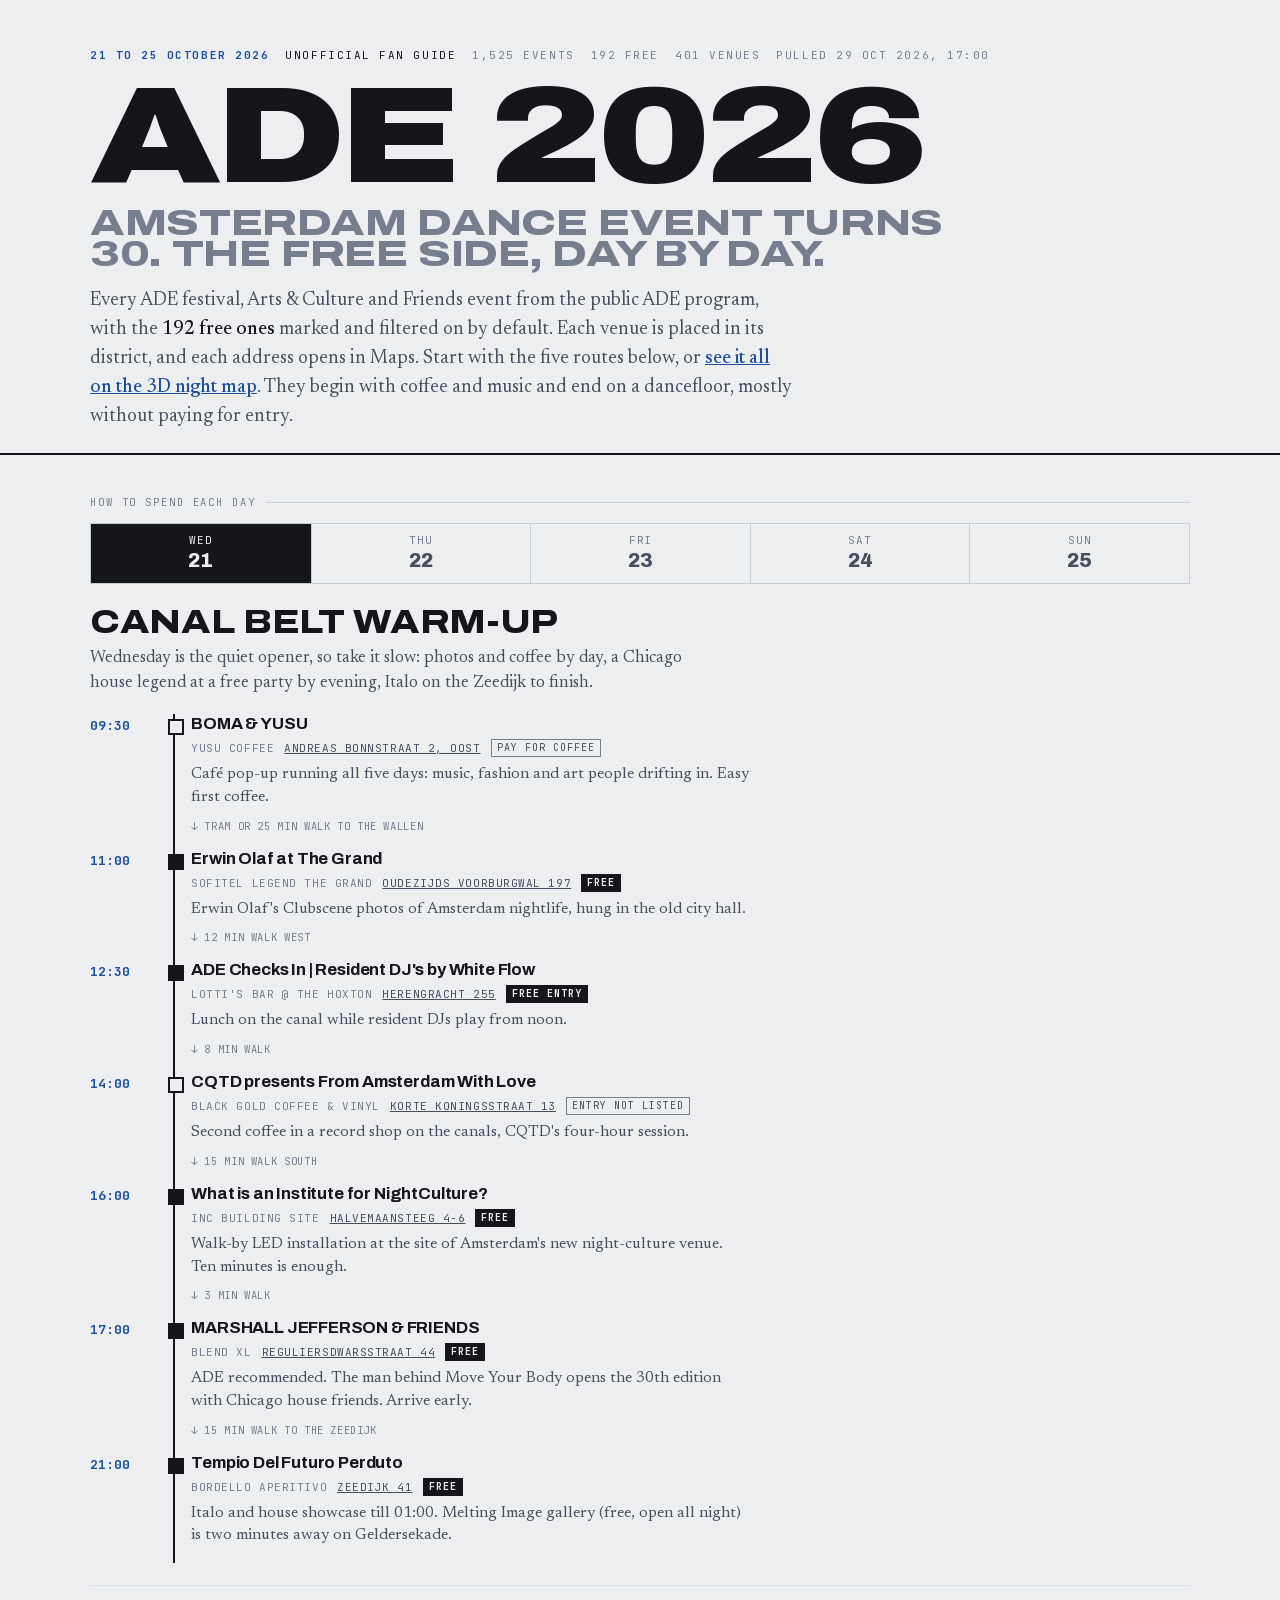
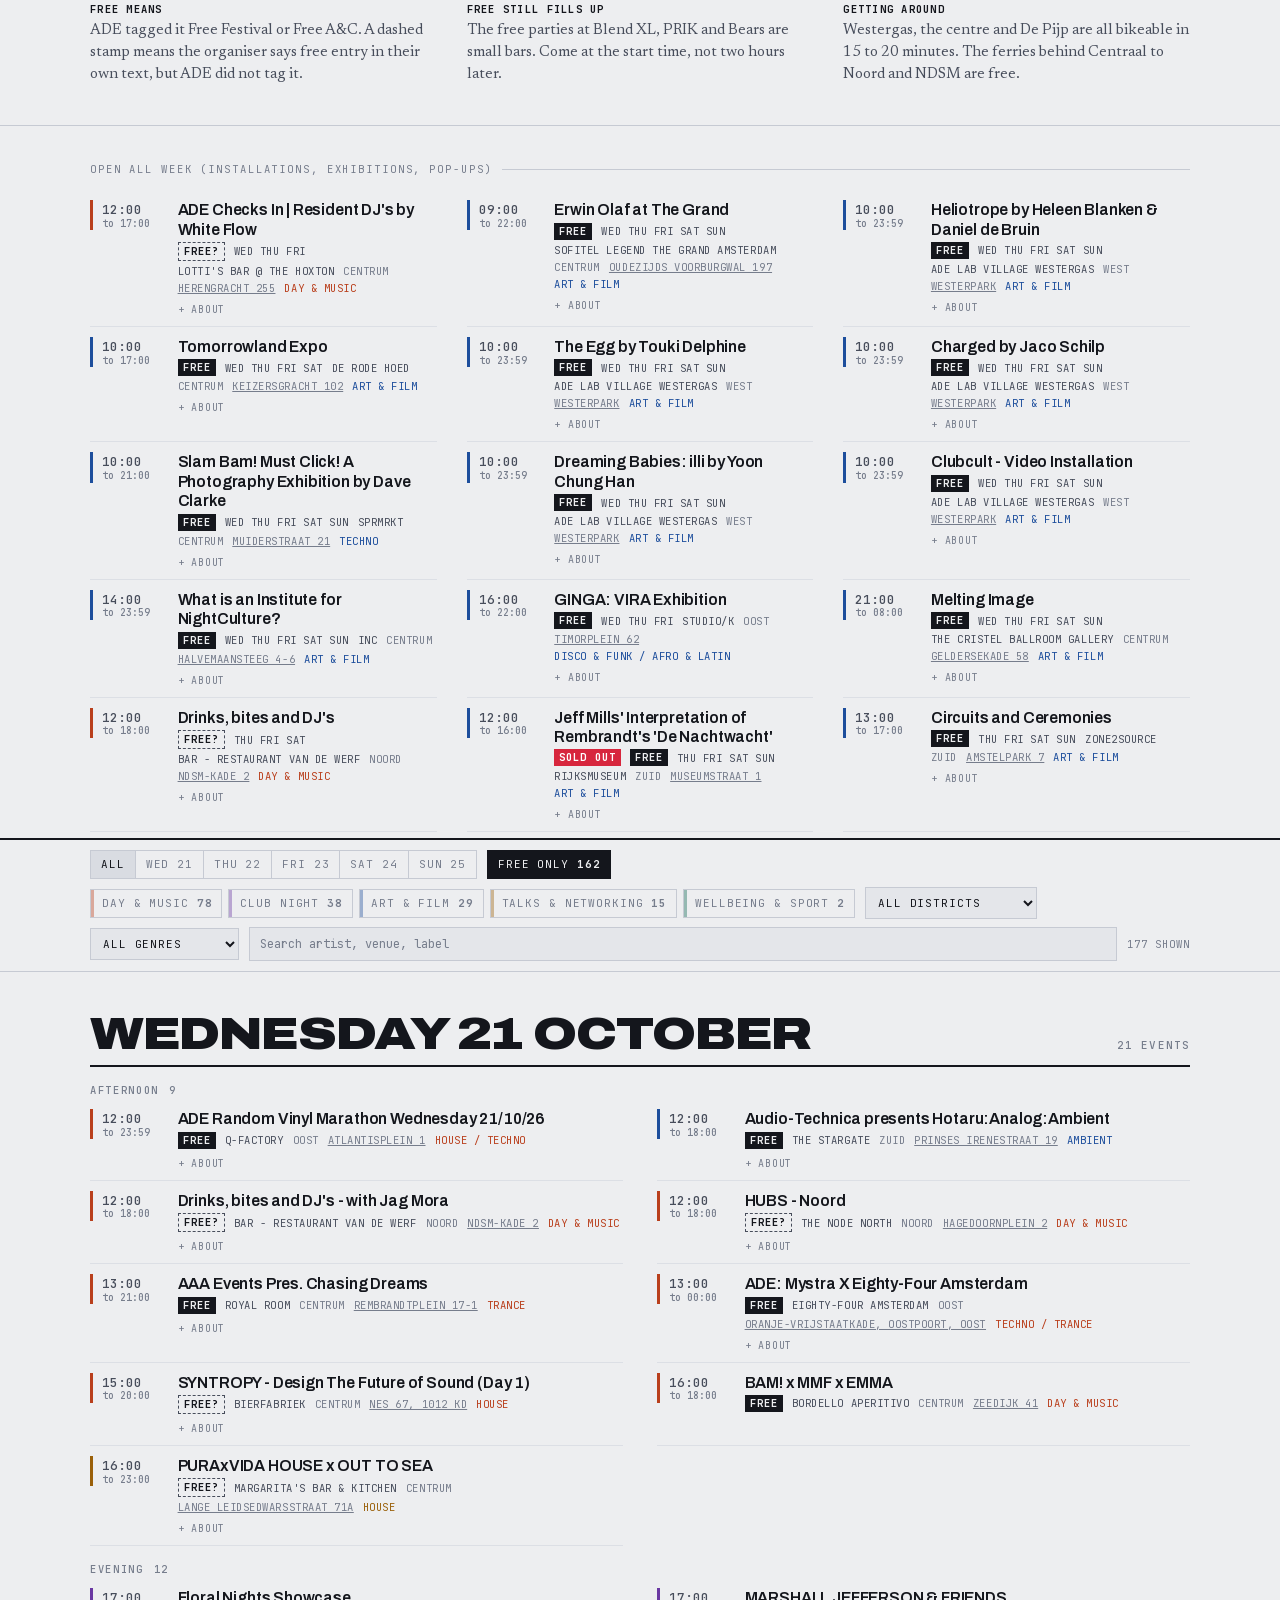
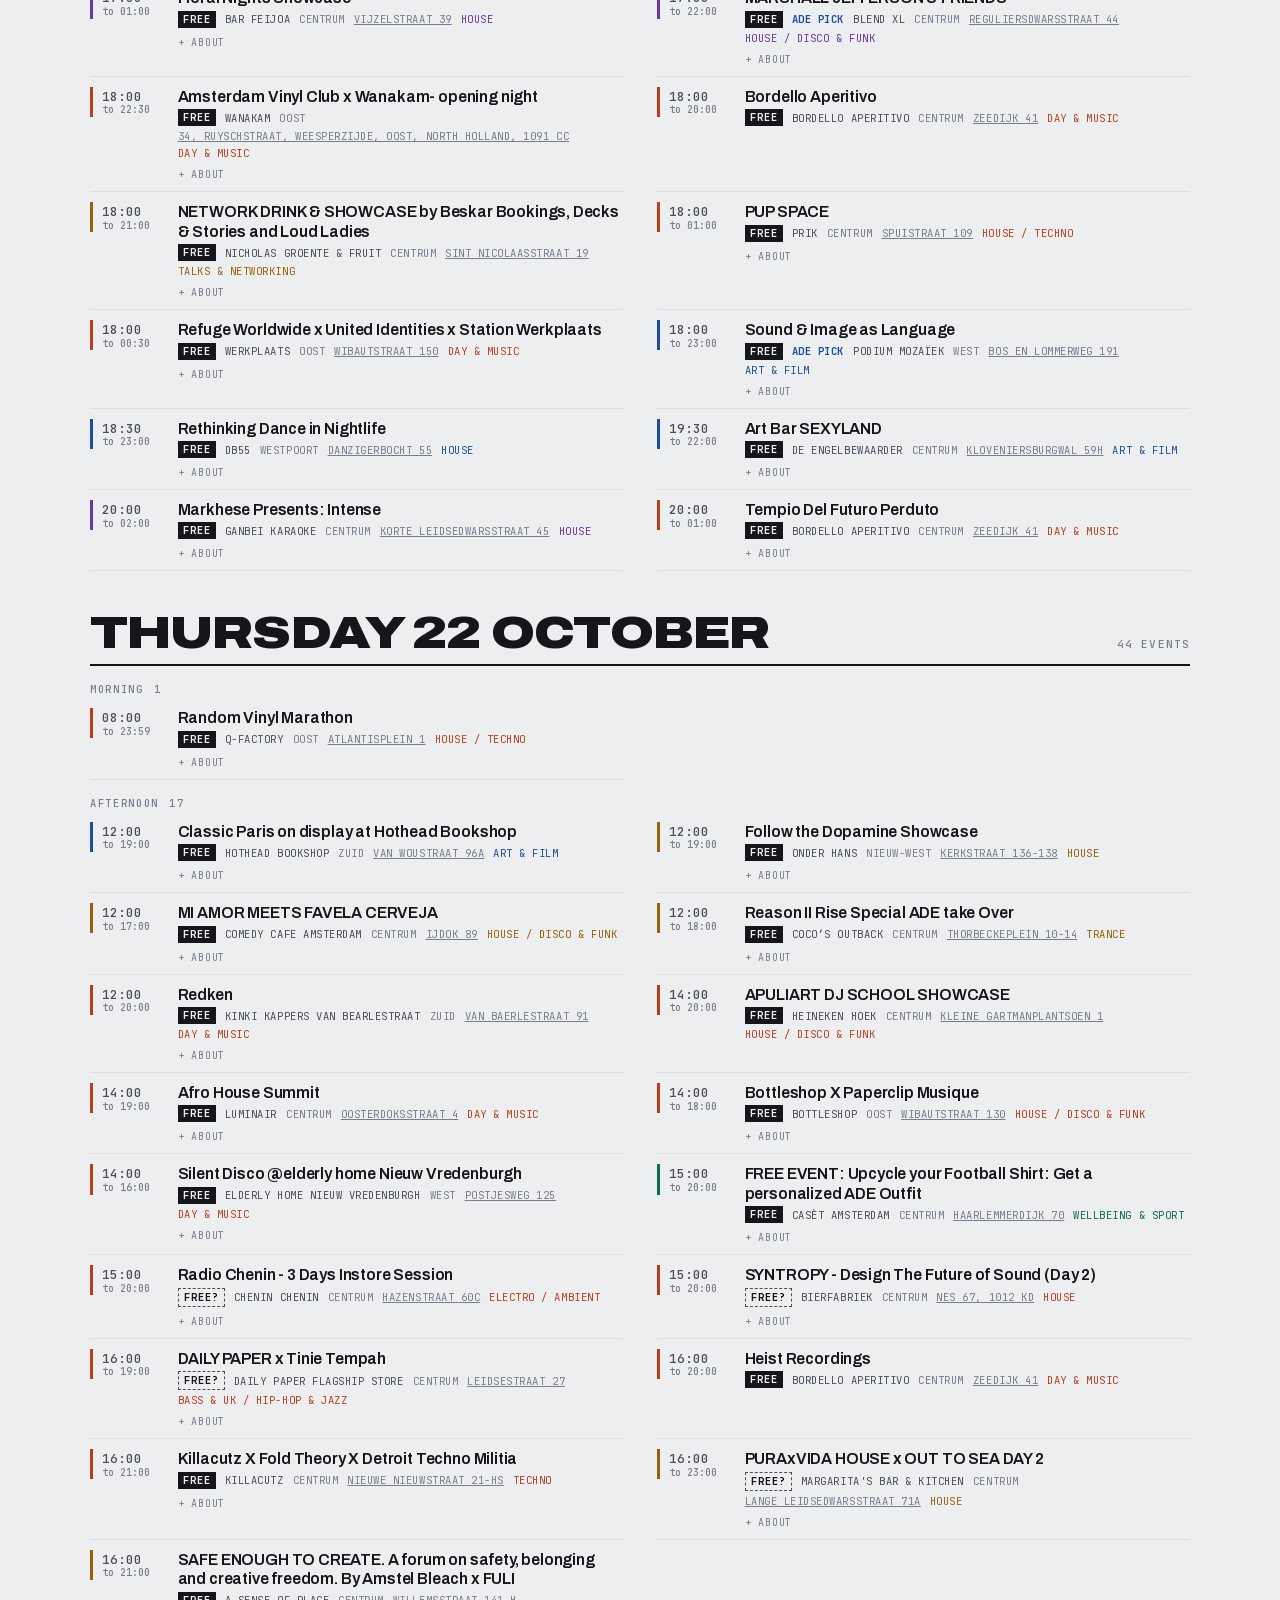
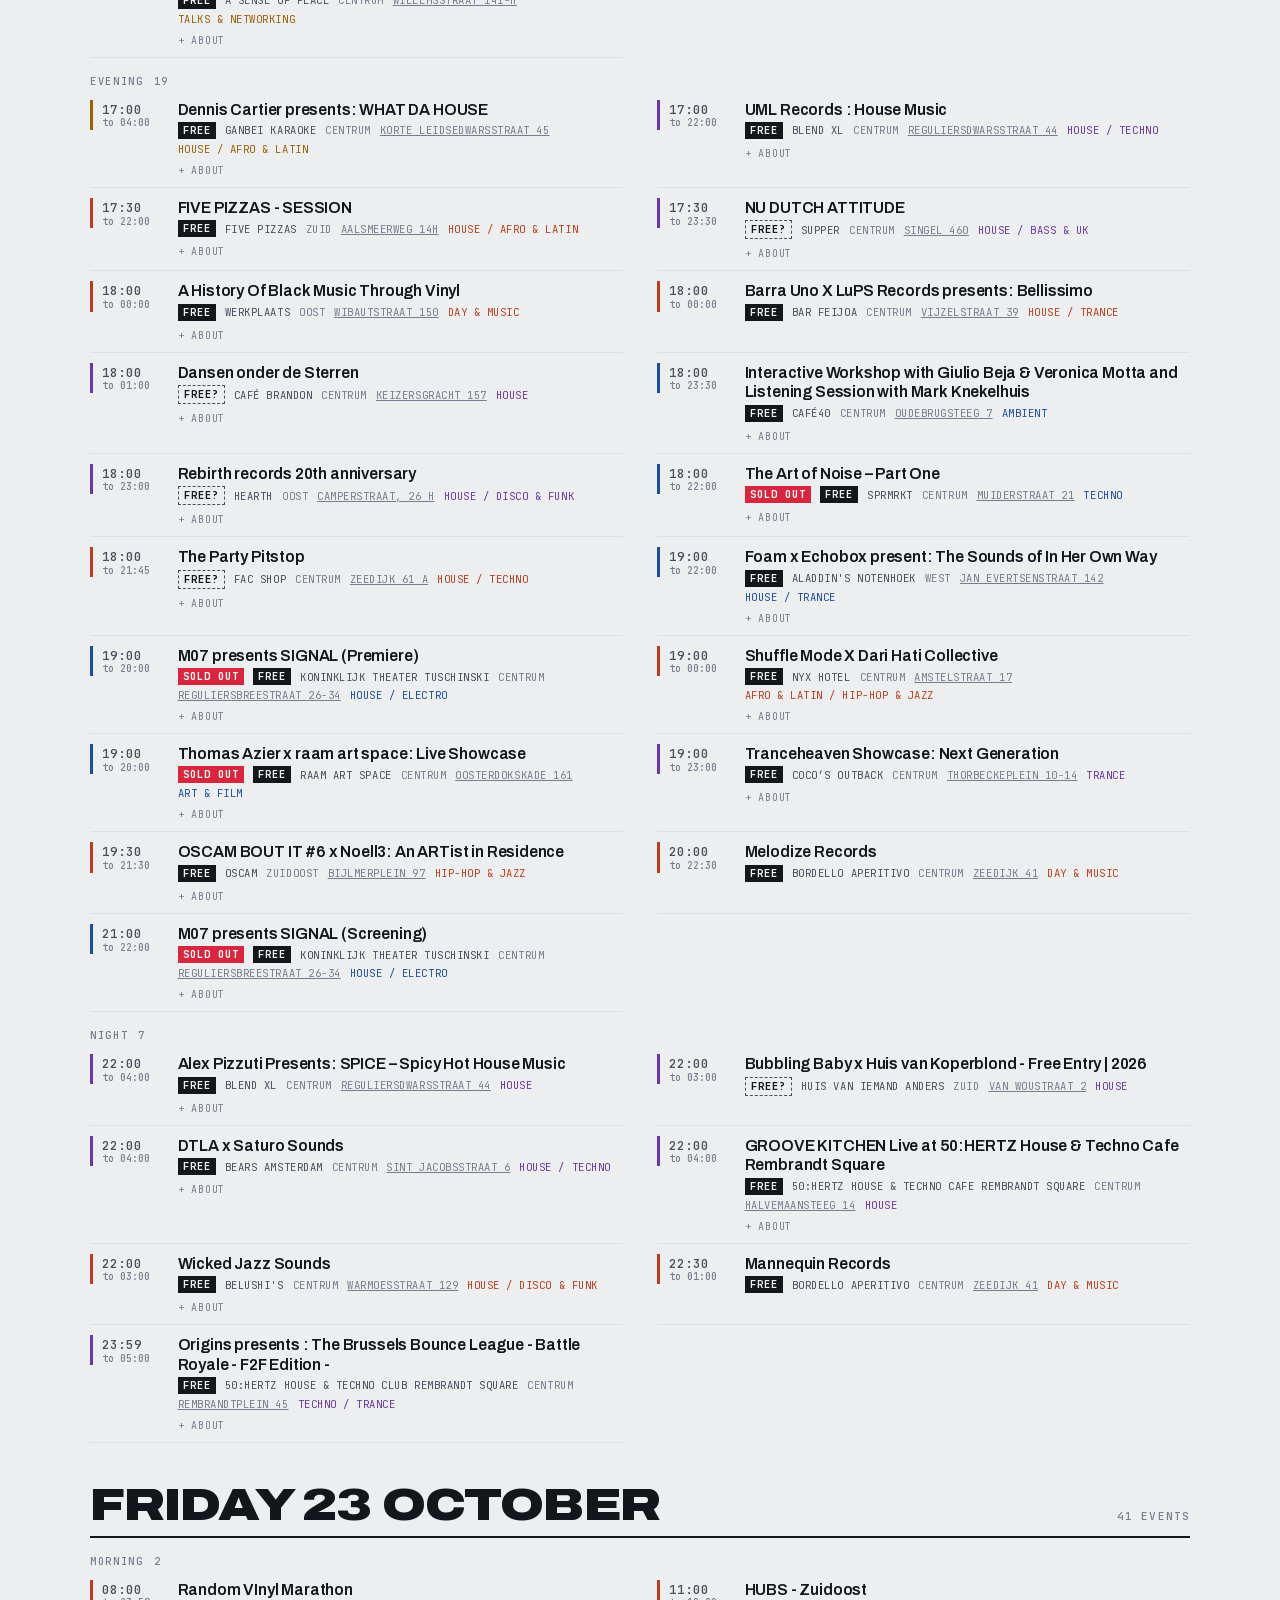
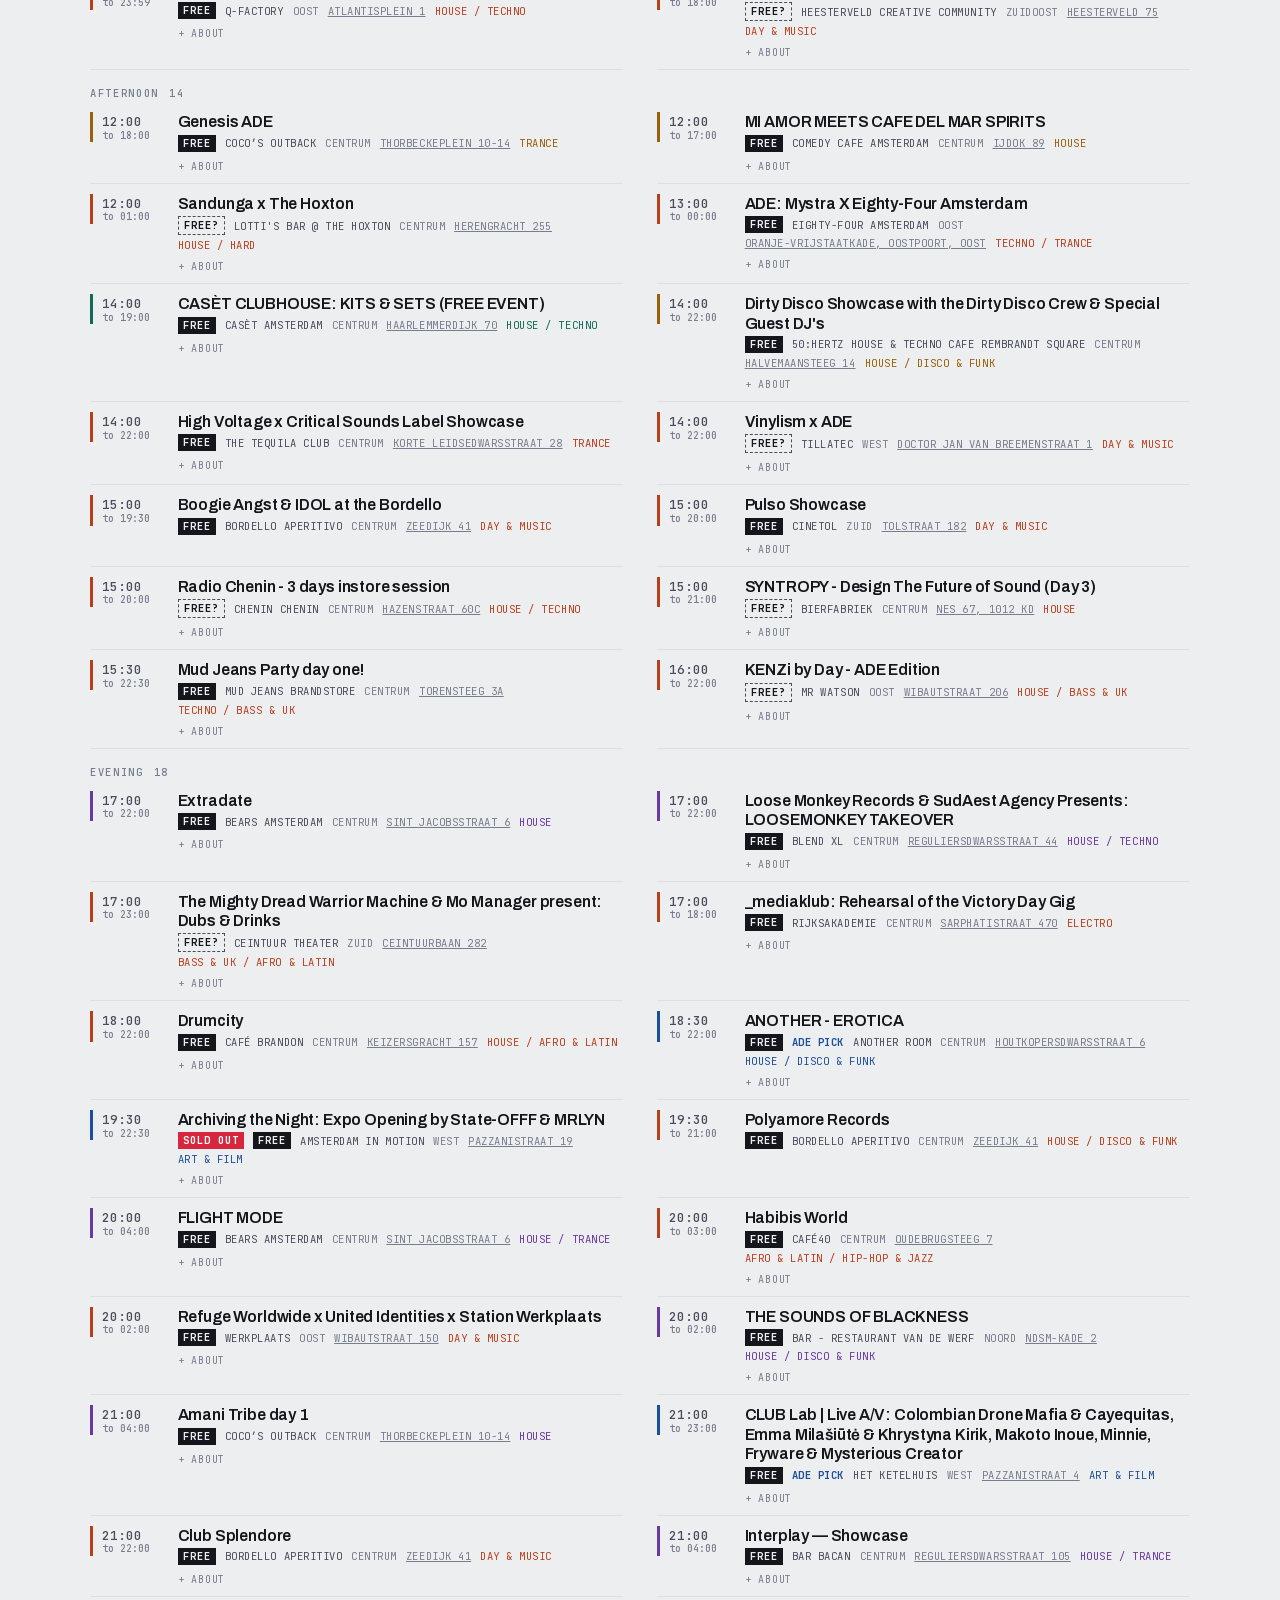
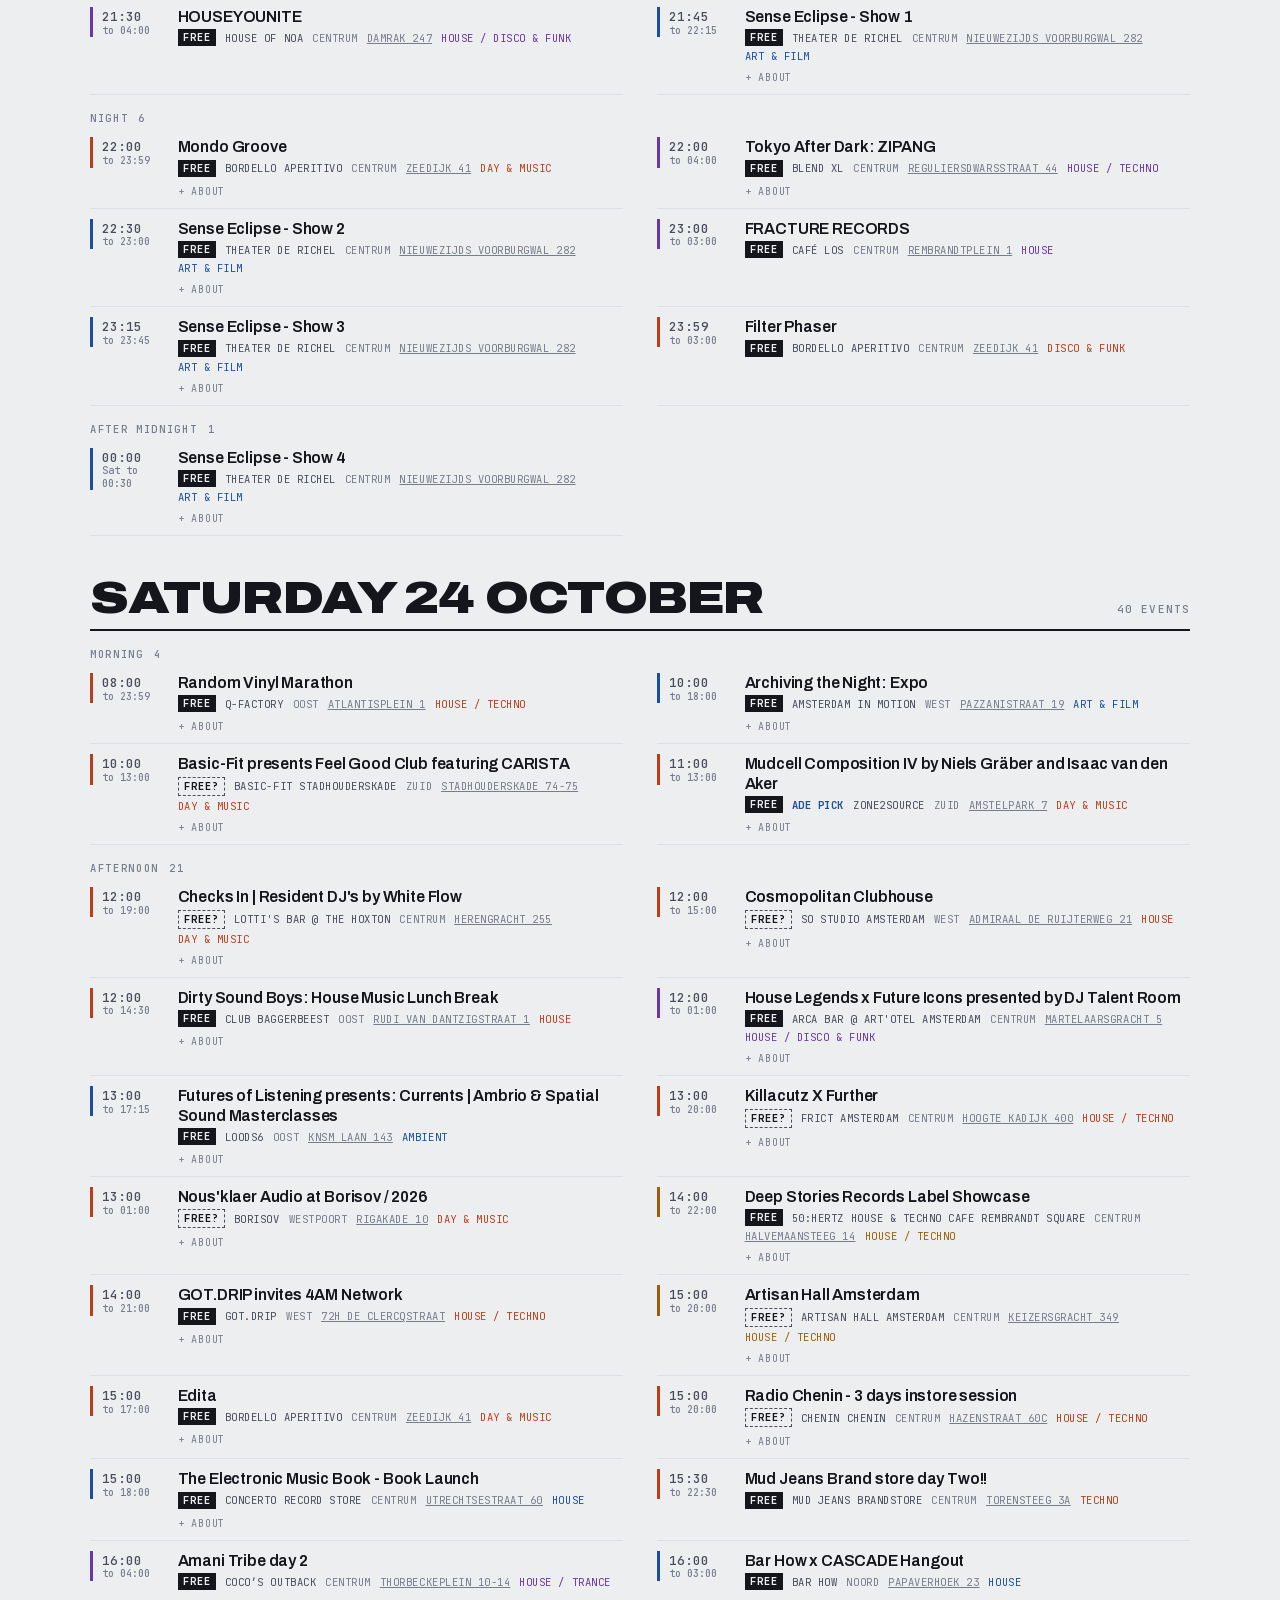
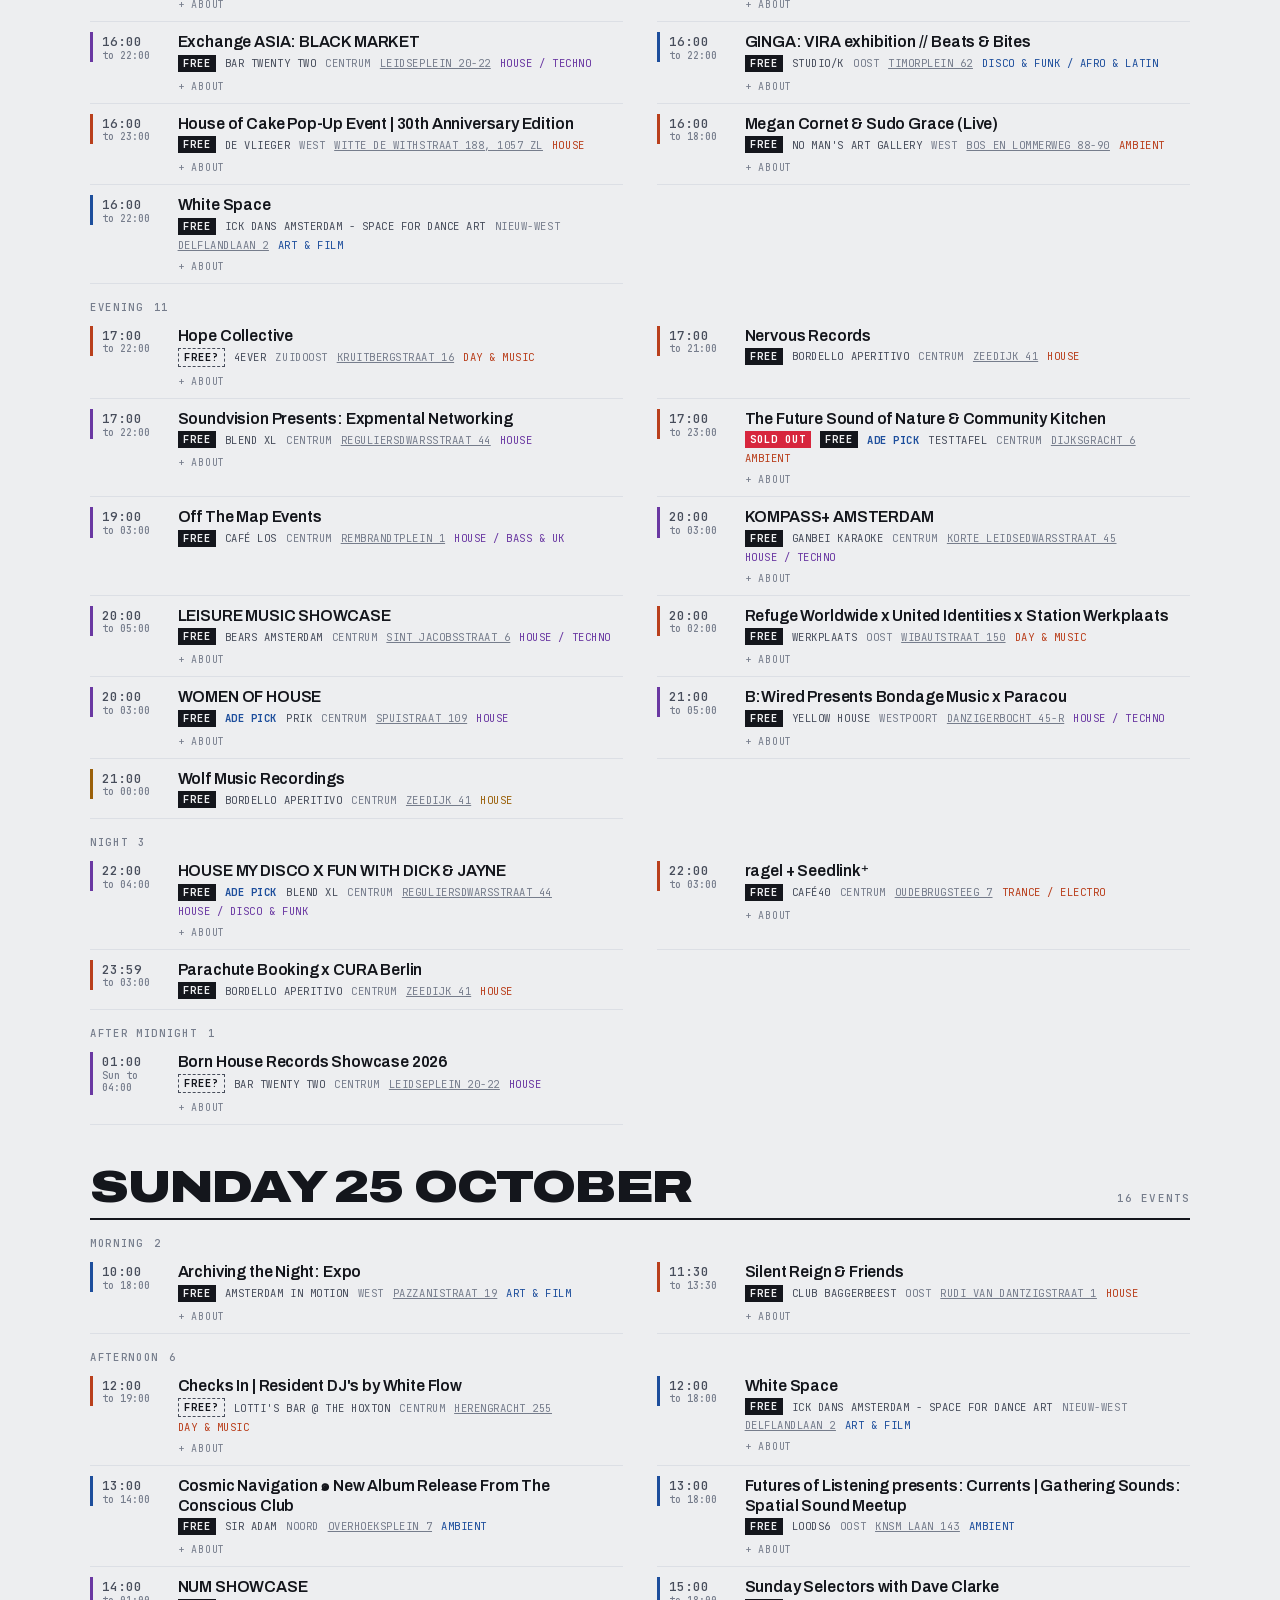
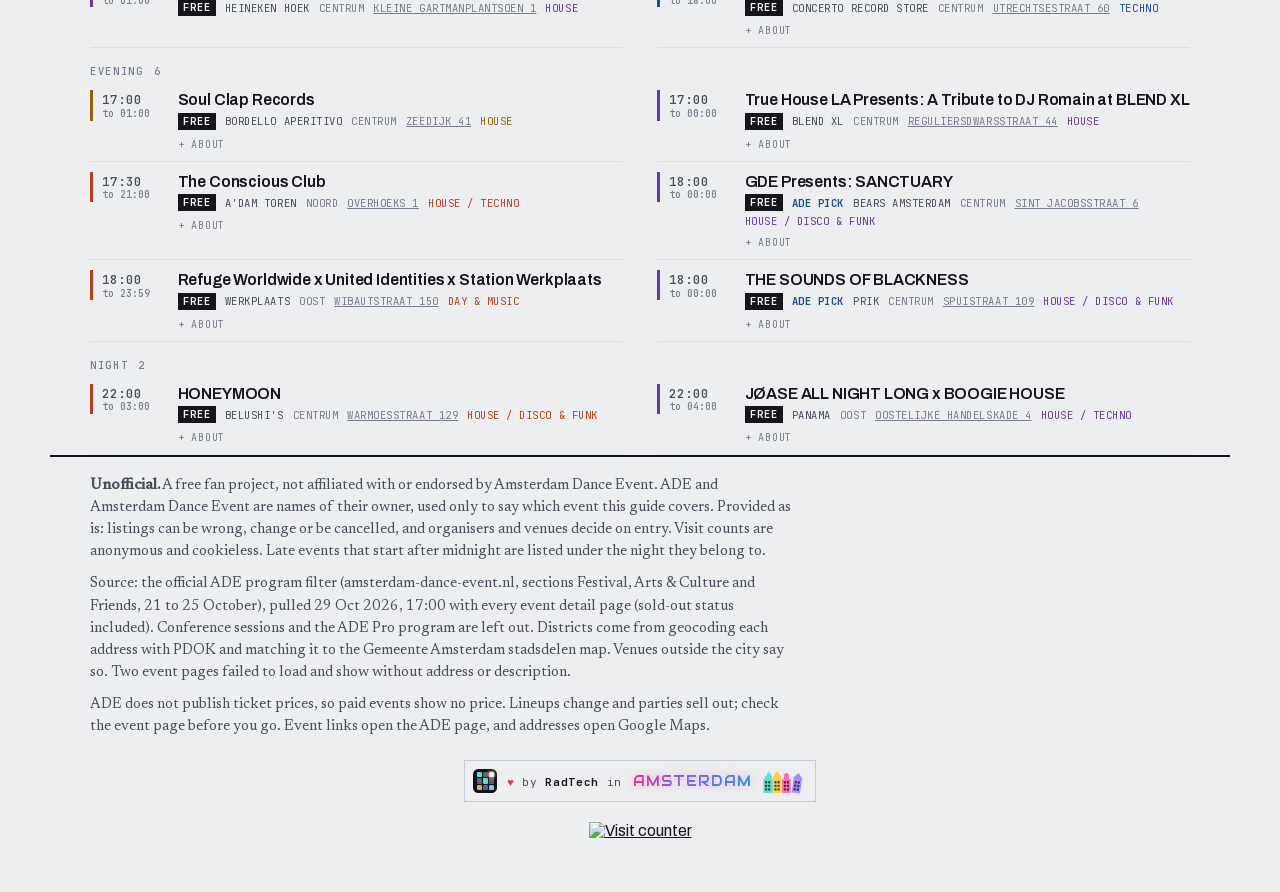
==== commit 9ef5192b: "Program data refresh, 29 Oct 2026, 17:00" ====
--- a/guide/index.html
+++ b/guide/index.html
@@ -195,7 +195,7 @@
 
 <header class="top">
   <div class="wrap">
-    <div class="kicker"><b>21 to 25 October 2026</b><span class="unoff">Unofficial fan guide</span><span>1,525 events</span><span>192 free</span><span>401 venues</span><span>Pulled 29 Oct 2026, 09:04</span></div>
+    <div class="kicker"><b>21 to 25 October 2026</b><span class="unoff">Unofficial fan guide</span><span>1,525 events</span><span>192 free</span><span>401 venues</span><span>Pulled 29 Oct 2026, 17:00</span></div>
     <h1>ADE 2026<span class="sub">Amsterdam Dance Event turns 30. The free side, day by day.</span></h1>
     <p class="standfirst">Every ADE festival, Arts &amp; Culture and Friends event from the public ADE program, with the <b>192 free ones</b> marked and filtered on by default. Each venue is placed in its district, and each address opens in Maps. Start with the five routes below, or <a class="maplink" href="../">see it all on the 3D night map</a>. They begin with coffee and music and end on a dancefloor, mostly without paying for entry.</p>
   </div>
@@ -237,7 +237,7 @@
 
 <footer class="wrap">
   <p><b>Unofficial.</b> A free fan project, not affiliated with or endorsed by Amsterdam Dance Event. ADE and Amsterdam Dance Event are names of their owner, used only to say which event this guide covers. Provided as is: listings can be wrong, change or be cancelled, and organisers and venues decide on entry. Visit counts are anonymous and cookieless. Late events that start after midnight are listed under the night they belong to.</p>
-  <p>Source: the official ADE program filter (amsterdam-dance-event.nl, sections Festival, Arts &amp; Culture and Friends, 21 to 25 October), pulled 29 Oct 2026, 09:04 with every event detail page (sold-out status included). Conference sessions and the ADE Pro program are left out. Districts come from geocoding each address with PDOK and matching it to the Gemeente Amsterdam stadsdelen map. Venues outside the city say so. Two event pages failed to load and show without address or description.</p>
+  <p>Source: the official ADE program filter (amsterdam-dance-event.nl, sections Festival, Arts &amp; Culture and Friends, 21 to 25 October), pulled 29 Oct 2026, 17:00 with every event detail page (sold-out status included). Conference sessions and the ADE Pro program are left out. Districts come from geocoding each address with PDOK and matching it to the Gemeente Amsterdam stadsdelen map. Venues outside the city say so. Two event pages failed to load and show without address or description.</p>
   <p>ADE does not publish ticket prices, so paid events show no price. Lineups change and parties sell out; check the event page before you go. Event links open the ADE page, and addresses open Google Maps.</p>
   <a class="rt" href="https://radtech.nl" target="_blank" rel="noopener"><rt-logo mode="beat" size="24" plate aria-hidden="true"></rt-logo><span><span class="heart">&#9829;</span> by <b>RadTech</b> in <em class="city">Amsterdam</em></span><svg class="grachten" viewBox="0 0 46 27" aria-hidden="true"><path fill="#5FDDCF" d="M0 27V10h2V7h2V4h2V1.5h1V4h2v3h1v3h1v17z"/><path fill="#FFCB4D" d="M11 27V9q0-3 2.2-3 .6-4 2.8-4t2.8 4Q21 6 21 9v18z"/><path fill="#FF6BB5" d="M22 27V11h2V5h1.5V3.5h3V5H30v6h2v16z"/><g transform="rotate(8 38 27)"><path fill="#A98BFF" d="M33 27V9l5-6 5 6v18z"/></g><g fill="rgba(11,13,18,.72)"><rect x="2.0" y="13.0" width="2.4" height="2.8" rx=".4"/><rect x="5.6" y="13.0" width="2.4" height="2.8" rx=".4"/><rect x="2.0" y="17.2" width="2.4" height="2.8" rx=".4"/><rect x="5.6" y="17.2" width="2.4" height="2.8" rx=".4"/><rect x="2.0" y="21.4" width="2.4" height="2.8" rx=".4"/><rect x="5.6" y="21.4" width="2.4" height="2.8" rx=".4"/><rect x="13.0" y="13.0" width="2.4" height="2.8" rx=".4"/><rect x="16.6" y="13.0" width="2.4" height="2.8" rx=".4"/><rect x="13.0" y="17.2" width="2.4" height="2.8" rx=".4"/><rect x="16.6" y="17.2" width="2.4" height="2.8" rx=".4"/><rect x="13.0" y="21.4" width="2.4" height="2.8" rx=".4"/><rect x="16.6" y="21.4" width="2.4" height="2.8" rx=".4"/><rect x="24.0" y="13.0" width="2.4" height="2.8" rx=".4"/><rect x="27.6" y="13.0" width="2.4" height="2.8" rx=".4"/><rect x="24.0" y="17.2" width="2.4" height="2.8" rx=".4"/><rect x="27.6" y="17.2" width="2.4" height="2.8" rx=".4"/><rect x="24.0" y="21.4" width="2.4" height="2.8" rx=".4"/><rect x="27.6" y="21.4" width="2.4" height="2.8" rx=".4"/><g transform="rotate(8 38 27)"><rect x="35.0" y="13.0" width="2.4" height="2.8" rx=".4"/><rect x="38.6" y="13.0" width="2.4" height="2.8" rx=".4"/><rect x="35.0" y="17.2" width="2.4" height="2.8" rx=".4"/><rect x="38.6" y="17.2" width="2.4" height="2.8" rx=".4"/><rect x="35.0" y="21.4" width="2.4" height="2.8" rx=".4"/><rect x="38.6" y="21.4" width="2.4" height="2.8" rx=".4"/></g></g></svg></a>
   <div class="hits"><a class="hits" href="https://hits.sh/radtech-solutions.github.io/ade-2026/guide/" target="_blank" rel="noopener" title="Anonymous visit counter"><img src="https://hits.sh/radtech-solutions.github.io/ade-2026/guide.svg?label=visits&amp;color=5FDDCF&amp;labelColor=0B1322&amp;style=flat-square" alt="Visit counter"></a></div>
